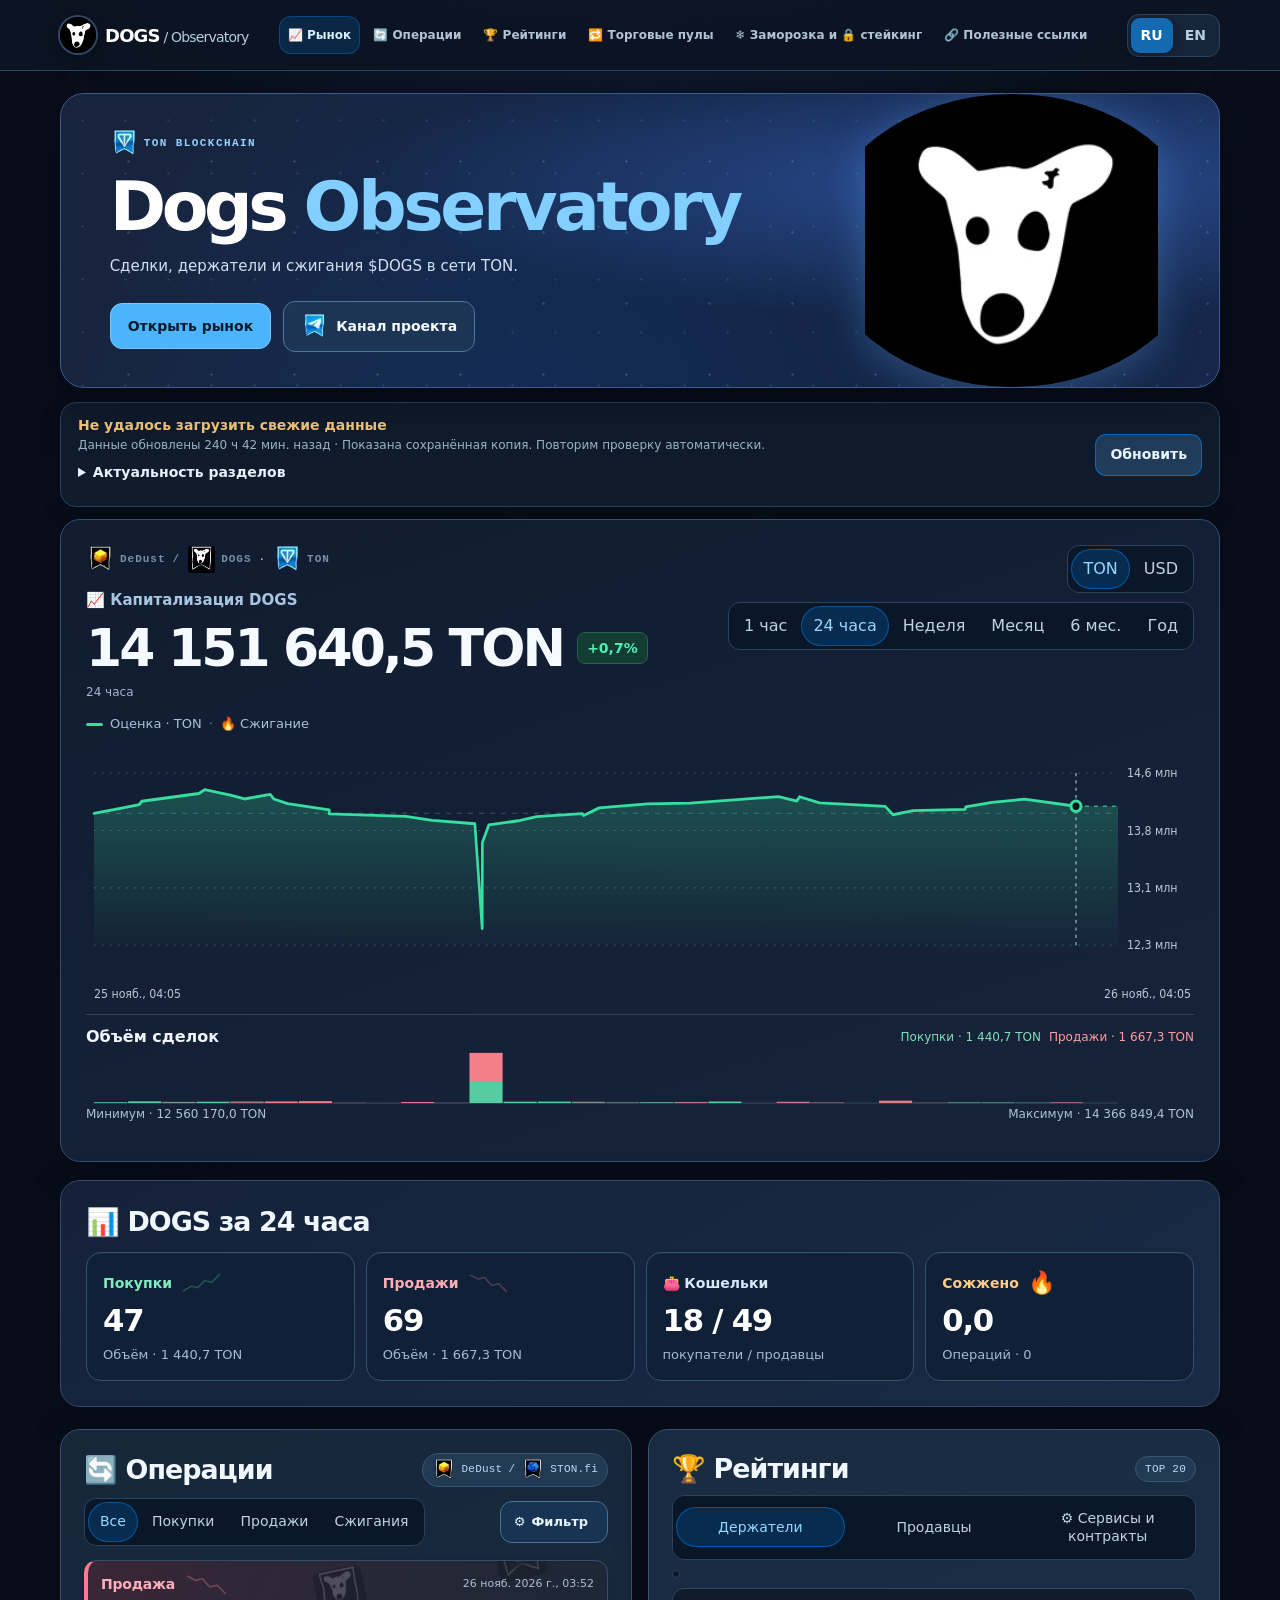
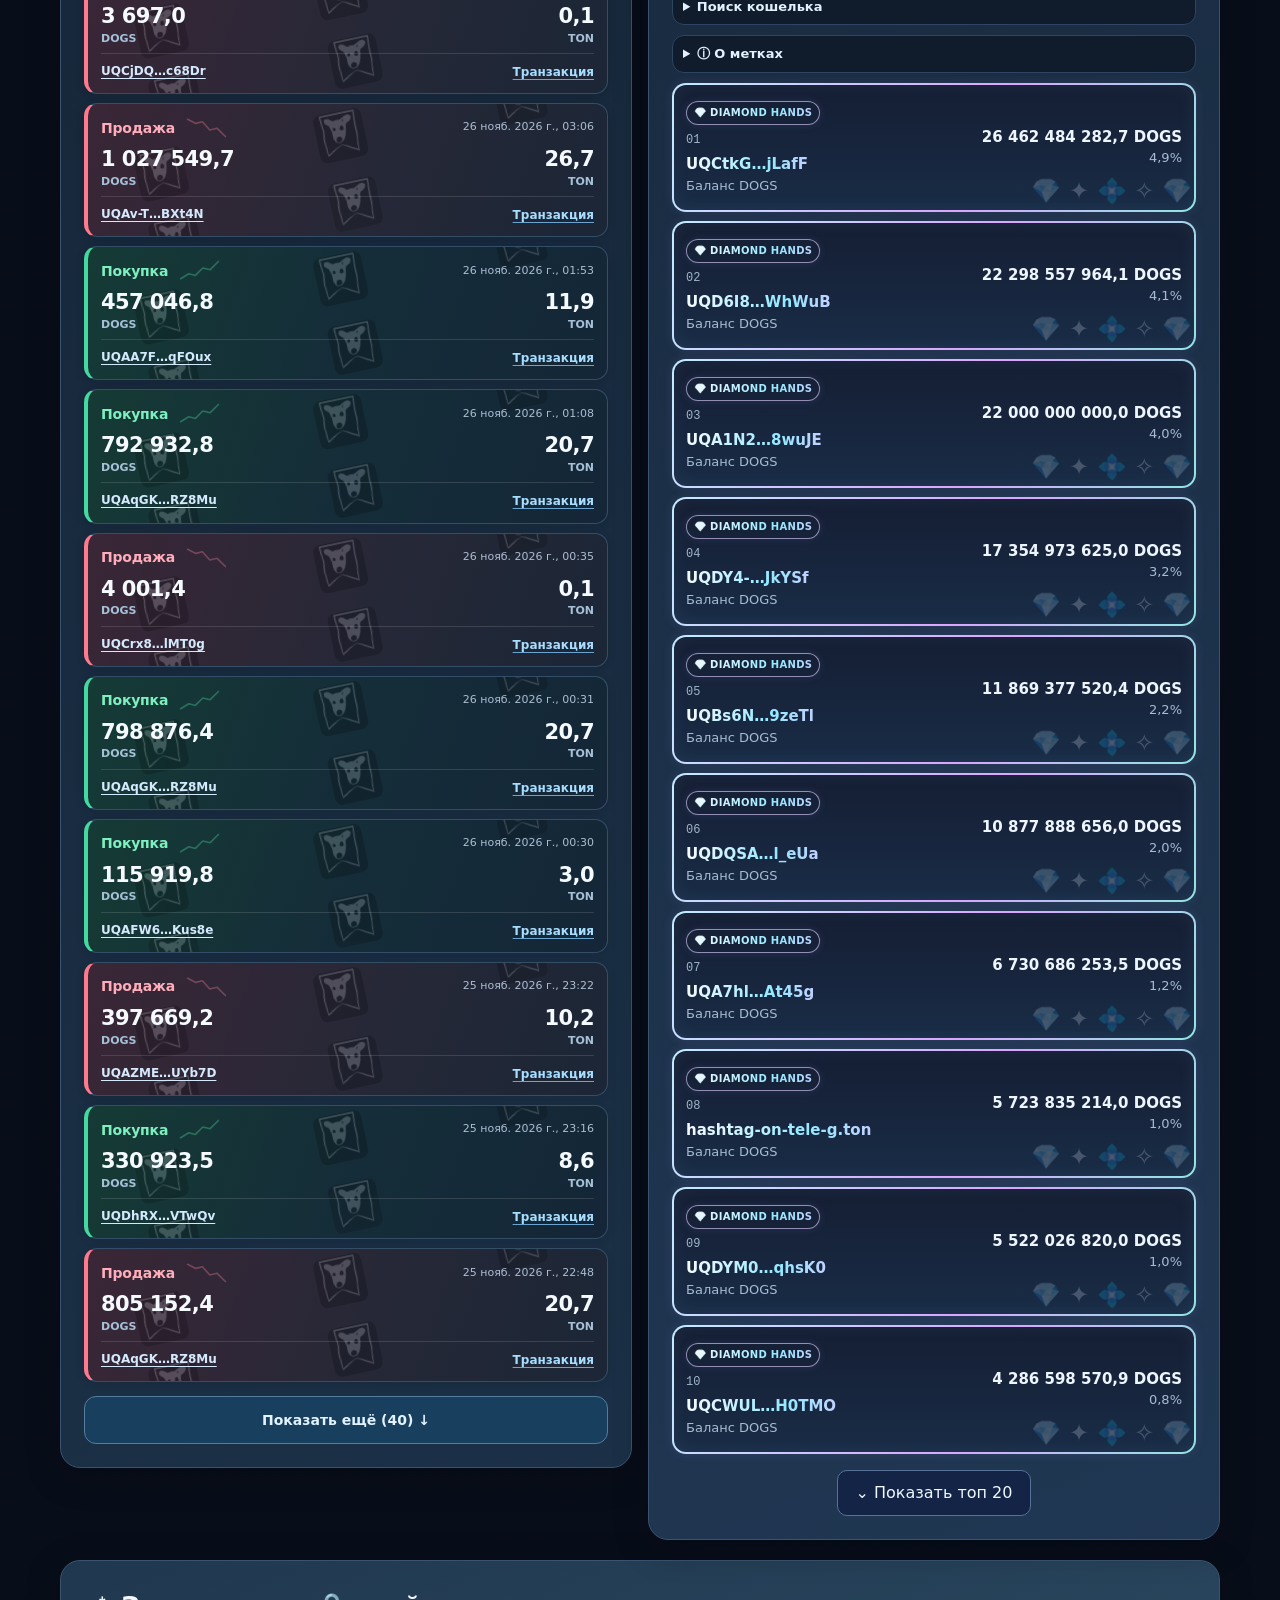
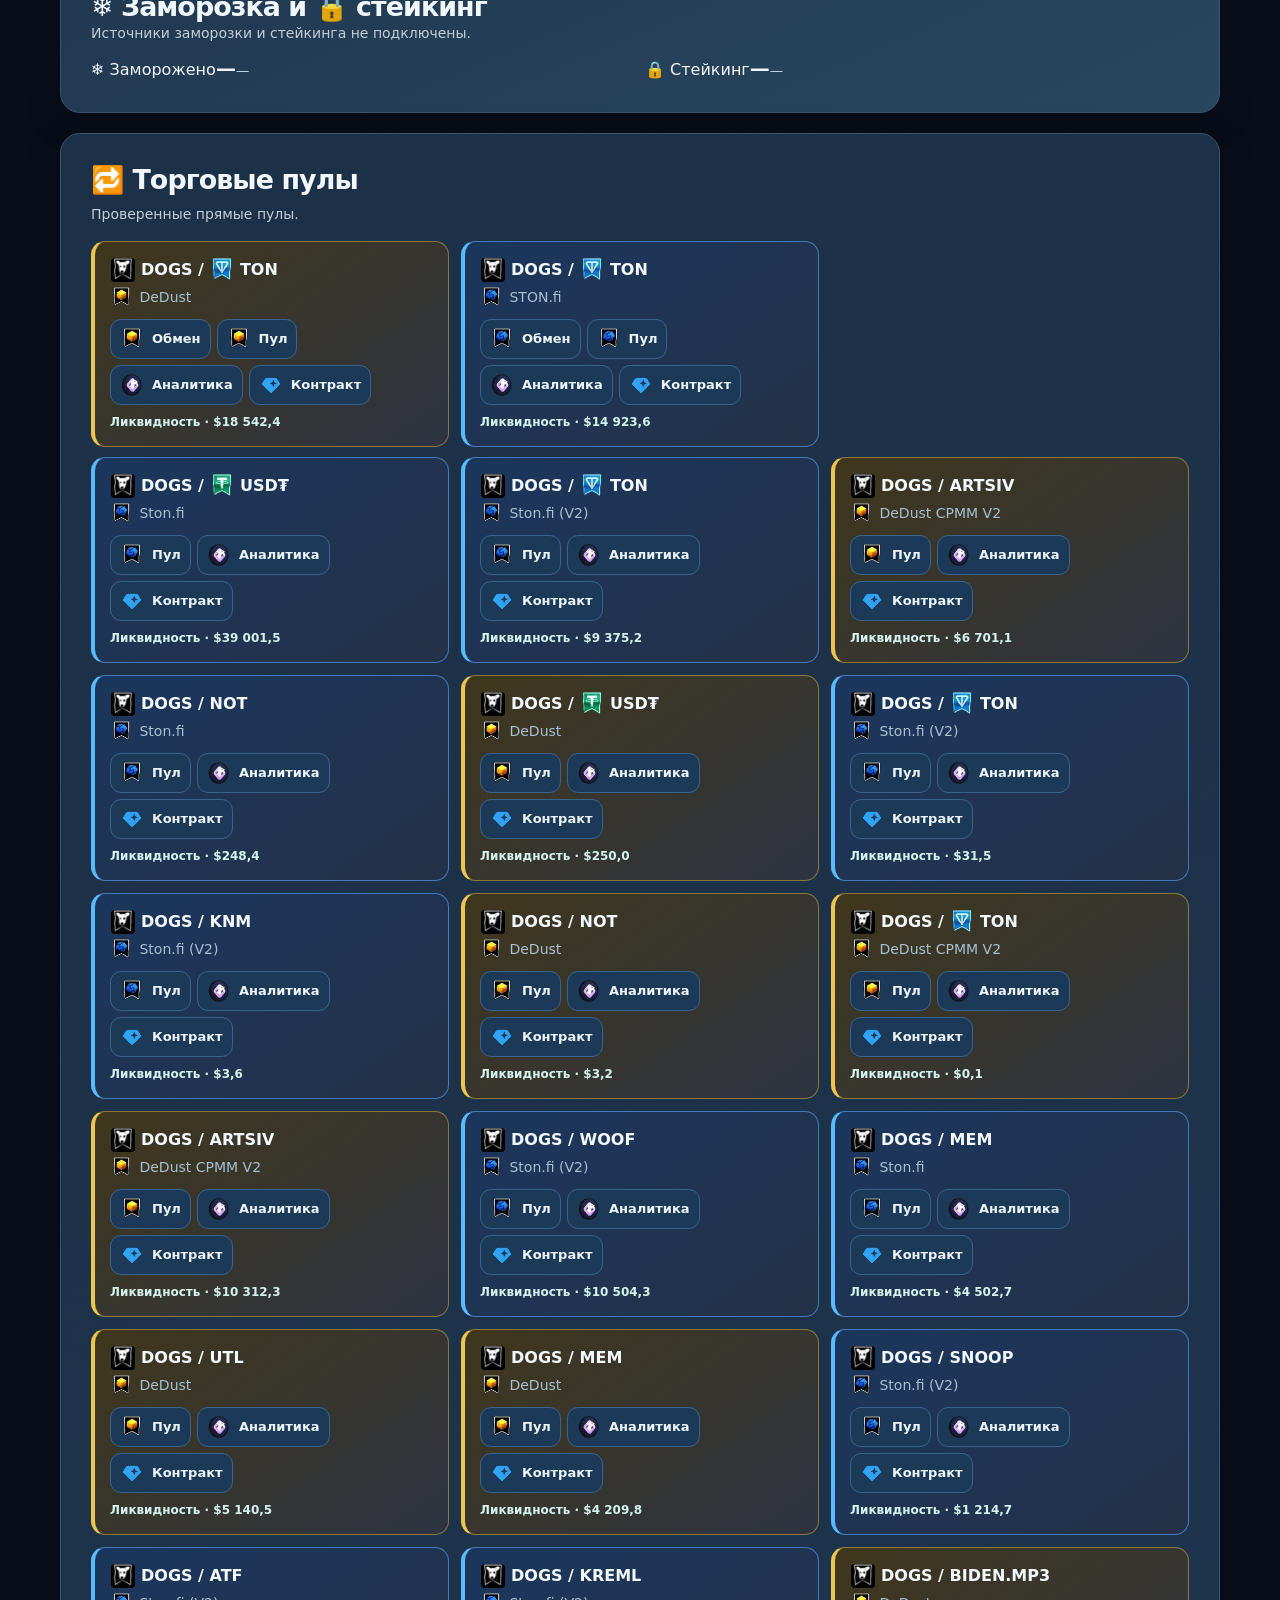
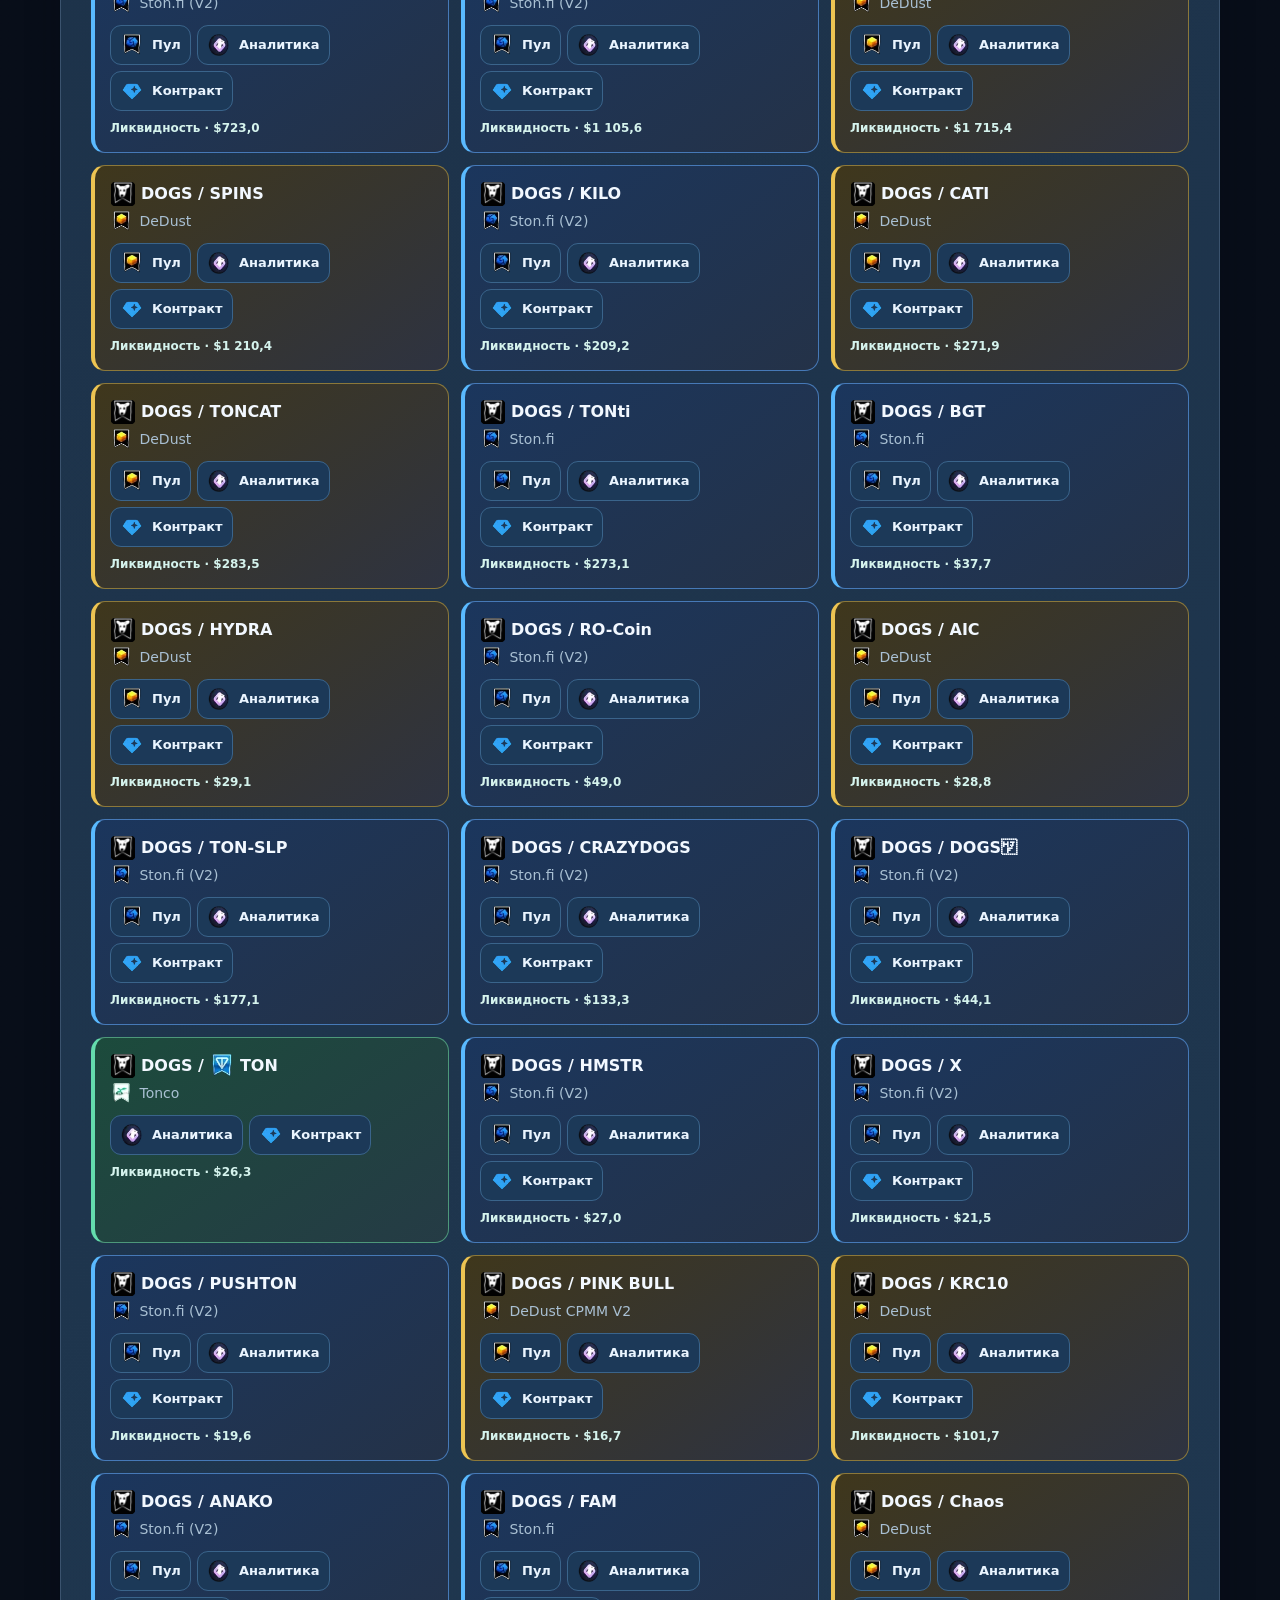
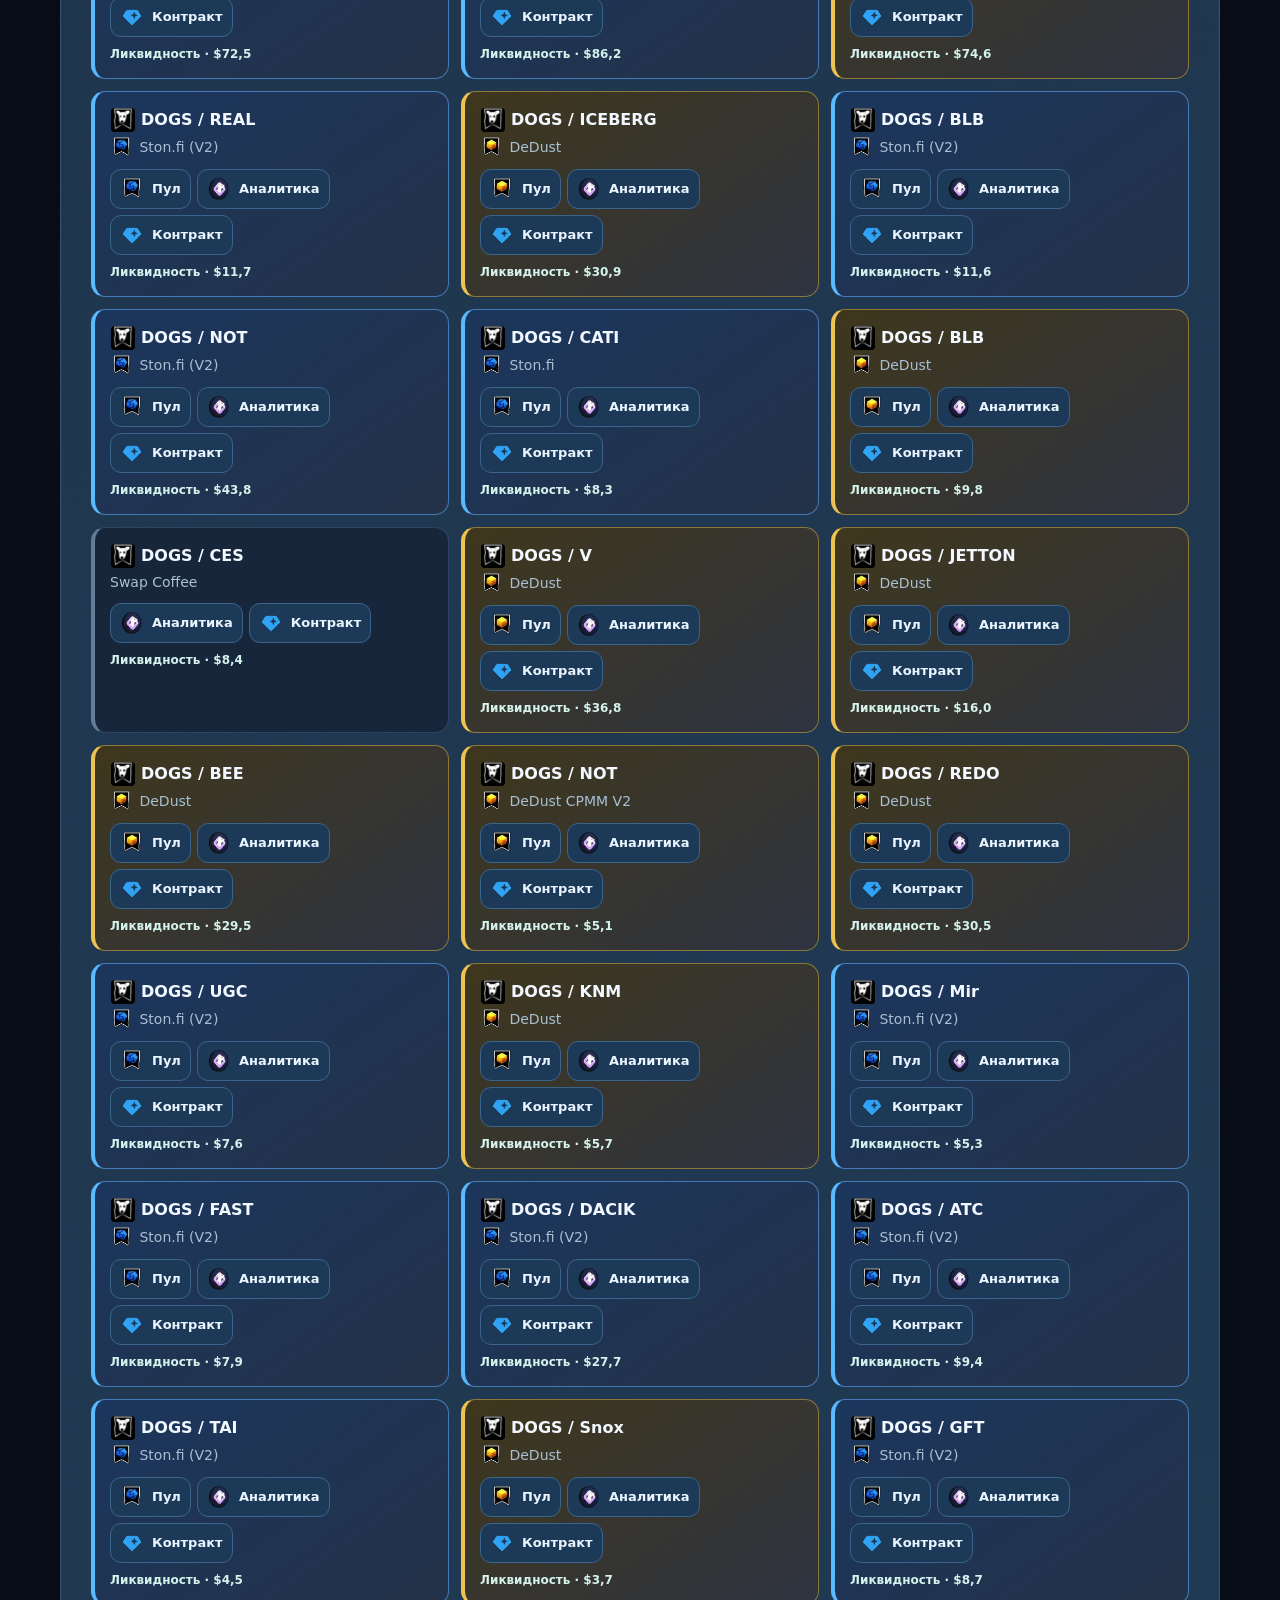
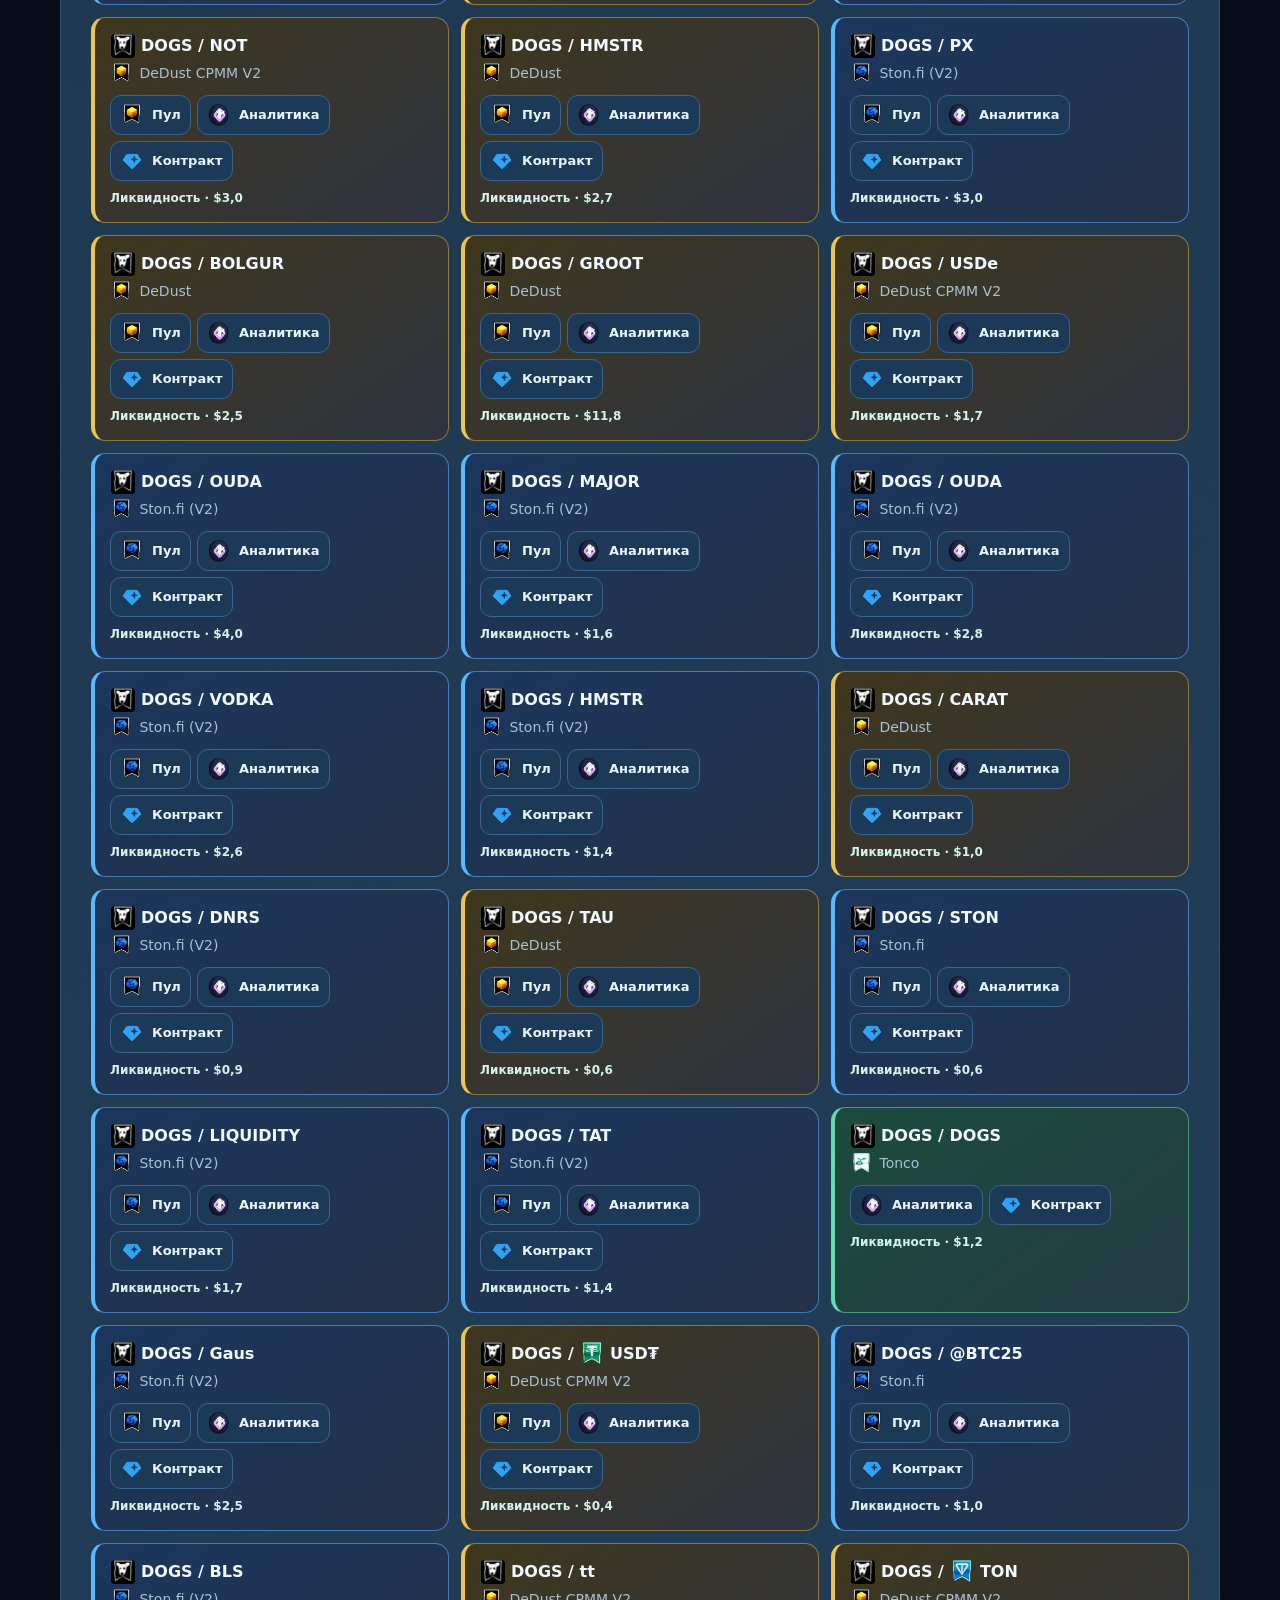
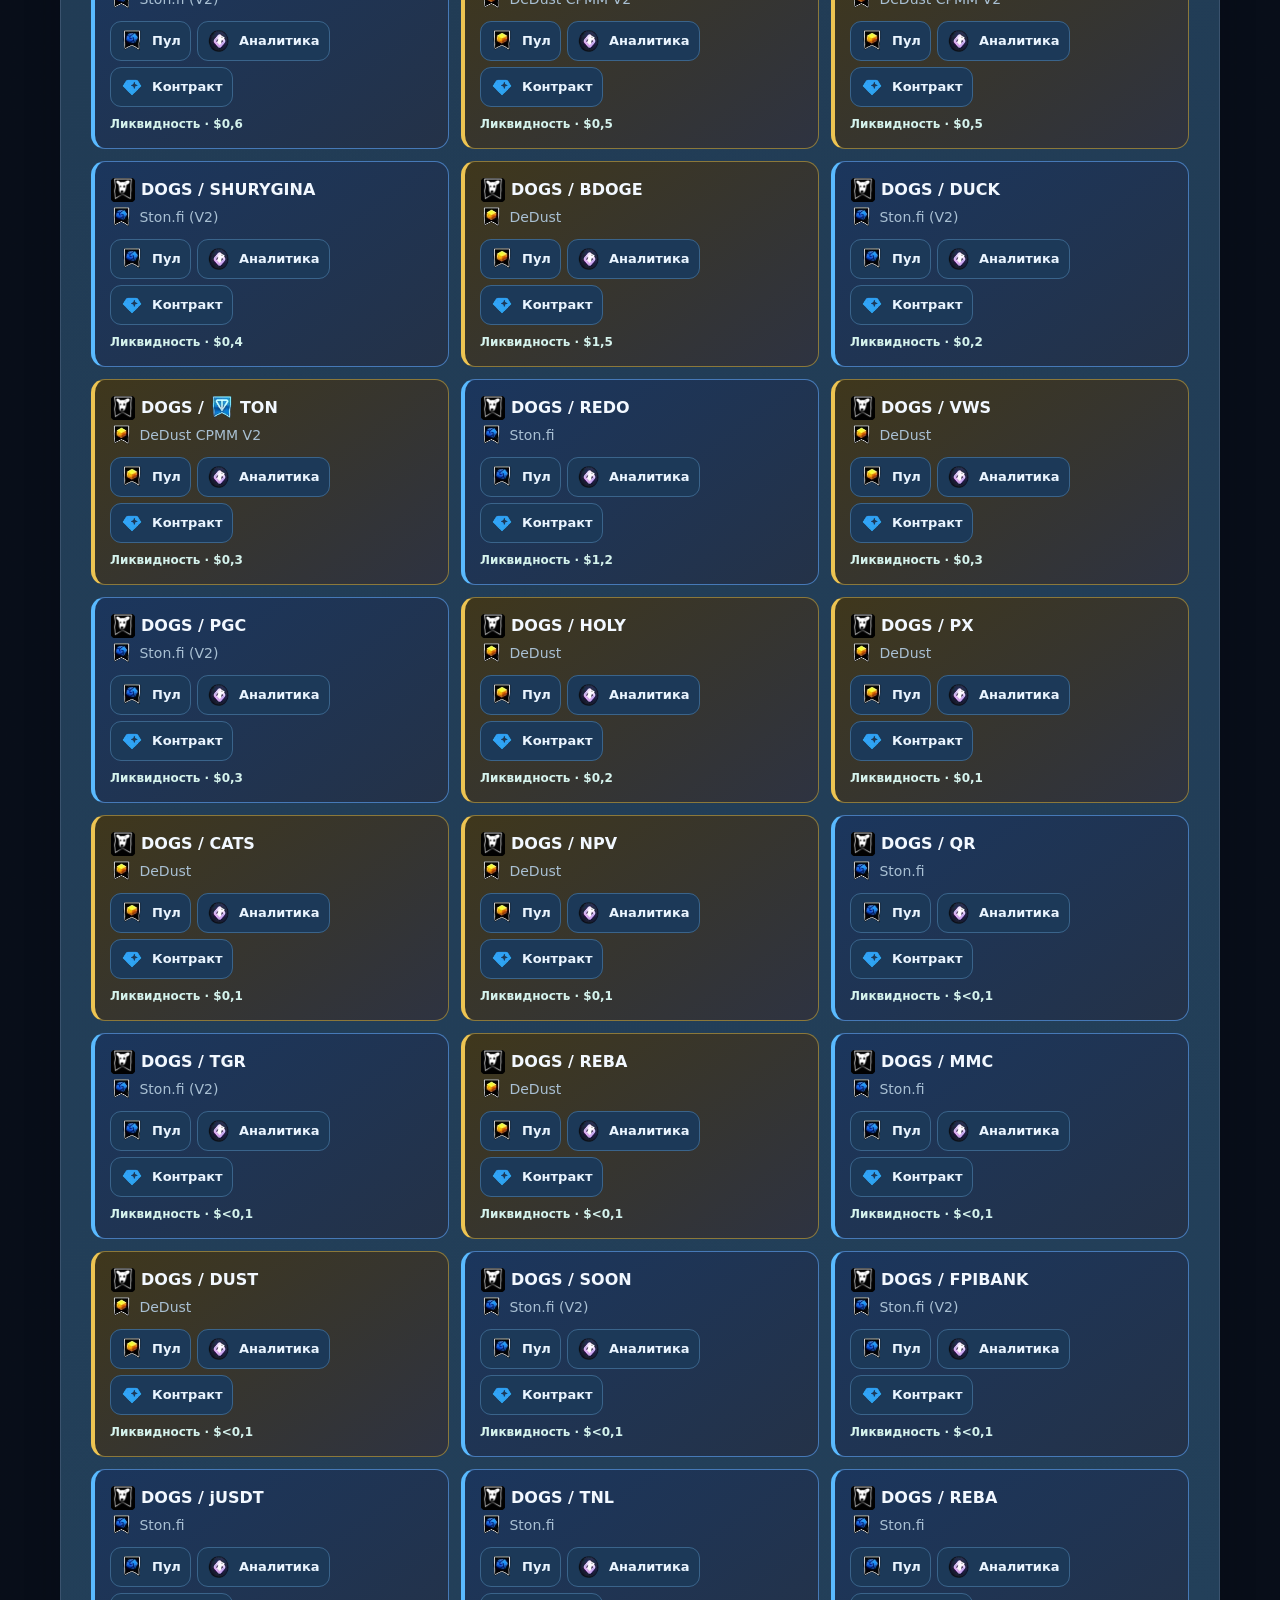
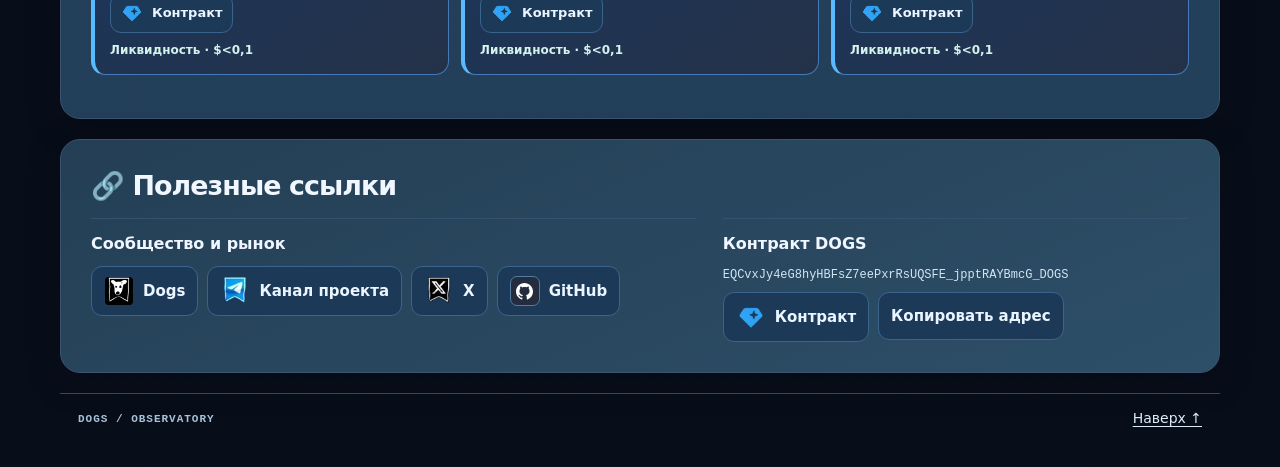
==== index.html @ f1f01591 "Refresh DOGS snapshot" ====
<!doctype html>
<html lang="ru"><head>
<meta charset="utf-8"><meta name="viewport" content="width=device-width,initial-scale=1">
<meta name="theme-color" content="#070d21"><meta name="description" content="DOGS Observatory — сделки STON.fi и DeDust, держатели и подтверждённые сжигания DOGS в сети TON.">
<title>Dogs Observatory</title><style>:root{color-scheme:light;--ink:#101721;--muted:#536372;--paper:#f8fafc;--line:#cbd5df;--blue:#30a1f5;--link:#075d9b;--night:#090b0e;--graphite:#10151c;--green:#1e6b51;--red:#df0000;--orange:#975019;font:16px/1.5 system-ui,-apple-system,BlinkMacSystemFont,"Segoe UI",sans-serif;color:var(--ink);background:var(--night)}
*{box-sizing:border-box}
[hidden]{display:none!important}
html{scroll-behavior:smooth;scroll-padding-top:82px}
body{margin:0;background:var(--night)}
.wrap{width:min(1220px,calc(100% - 64px));margin-inline:auto}
h1,h2,h3,p{margin:0}
a{color:var(--link);text-underline-offset:3px}
a:hover{text-decoration:underline}
button{font:inherit;color:inherit;cursor:pointer}
a:focus-visible,button:focus-visible,summary:focus-visible,#plot svg:focus-visible{outline:3px solid #5692db;outline-offset:2px}
header{position:sticky;top:0;z-index:5;background:#090b0ef5;border-bottom:1px solid #283541;color:#f5f8fc}
.nav,.brand,nav,.langs,.tabs,.smallTabs,.introLinks,.eyebrow,.sectionHeading,.chartCaption,footer,.graphTop{display:flex;align-items:center}
.nav{min-height:65px;gap:20px;justify-content:space-between}
.brand{gap:9px;color:#fff;text-decoration:none}
.brand svg{width:36px;height:36px}
.brand strong{font-size:19px;letter-spacing:-.055em}
.brand span{font-weight:500;color:#c3cbd5}
.brand:hover{text-decoration:none}
nav{gap:5px}
nav a,.langs button{font-size:14px;font-weight:650}
nav a{color:#b4c0ce;padding:9px 11px;text-decoration:none;border-radius:8px}
nav a.on,nav a:hover{color:white;background:#203347;text-decoration:none}
.langs,.tabs,.smallTabs{background:#e5edf4;border-radius:10px;padding:3px;gap:2px;width:fit-content;max-width:100%;flex-wrap:wrap}
.langs button,.tabs button,.smallTabs button{border:none;padding:7px 10px;background:transparent;color:#364c61;border-radius:7px;line-height:1.35}
.langs .on,.tabs .on,.smallTabs .on{background:#114c79;color:white}
.hero{margin:20px 0 16px;position:relative;isolation:isolate;overflow:hidden;display:flex;align-items:center;min-height:192px;border-radius:20px;border:1px solid #293746;background:radial-gradient(ellipse at 88% 70%,#153650 0%,transparent 53%),#0b0d10;color:#fff}
.herotext{position:relative;z-index:1;padding:27px clamp(20px,3vw,44px);max-width:66%}
.eyebrow,.tag,footer>span{font-family:ui-monospace,Consolas,monospace;font-size:11px;font-weight:650;letter-spacing:.09em}
.eyebrow{gap:8px}
.eyebrow i{width:7px;height:7px;background:#468ec6;border-radius:50%}
.hero .eyebrow{color:#b9c9d9}
.hero .eyebrow i{background:var(--blue)}
h1{font-size:clamp(38px,4.6vw,68px);letter-spacing:-.07em;line-height:1.05;margin:7px 0 8px}
h1 em{font-family:Georgia,"Times New Roman",serif;font-weight:normal;letter-spacing:-.055em;color:#a1d6ff}
.hero p{color:#c9d5e1;font-size:15px}
.heroArt{position:absolute;inset:0 0 0 auto;width:41%;display:grid;align-items:center;pointer-events:none}
.heroArt svg{width:100%;height:100%;max-height:250px}
.introLinks{margin-top:17px;gap:10px}
.introLinks a,.more{border:1px solid #9daebf;border-radius:8px;padding:7px 12px;text-decoration:none;font-weight:650;font-size:14px}
.introLinks a{color:#f0f6ff;border-color:#536779}
.introLinks a:first-child{color:#081624;background:var(--blue);border-color:var(--blue)}
.introLinks a:hover,.more:hover{box-shadow:inset 0 0 0 1px currentColor}
.panel{background:var(--paper);border:1px solid var(--line);border-radius:17px;padding:clamp(16px,2vw,25px);min-width:0}
.graphTop,.sectionHeading,footer{justify-content:space-between;gap:12px}
.graphTop{align-items:flex-start}
.graph .eyebrow{color:#b6c8d9}
.graph .eyebrow span{color:#7891a7}
.graph h2{font-weight:550;color:var(--muted);font-size:16px;margin-top:12px}
.price{font-size:clamp(27px,3.2vw,44px);line-height:1.12;letter-spacing:-.05em;font-variant-numeric:tabular-nums;font-weight:730}
.chartCaption{font-size:13px;color:var(--muted);gap:7px;margin-top:13px}
.lineKey{width:17px;height:3px;border-radius:3px;background:var(--blue)}
.sep{color:#6f8196}
#plot{margin:6px 0;min-height:183px}
#plot svg{width:100%;height:183px;display:block;touch-action:pan-y}
#plot text{font:11px system-ui,sans-serif;fill:#b6c6d6}
.marker{cursor:pointer}
.marker:focus{outline:2px solid var(--orange)}
#readout{font-size:14px;font-variant-numeric:tabular-nums;min-height:24px;color:var(--ink)}
.note,.description,.resources p{font-size:14px;color:var(--muted);overflow-wrap:anywhere}
.note{font-size:12px}
.description{margin:8px 0}
.summary{margin:18px 0 22px}
.summary h2,.panel h2:not(.graph h2){font-size:clamp(20px,2.1vw,27px);letter-spacing:-.045em;line-height:1.2}
.summary .sectionHeading{margin-bottom:9px}
.tag{color:#3e5061;background:#e2ebf4;border-radius:20px;padding:4px 9px;white-space:nowrap;font-weight:500;letter-spacing:.02em}
#stats{display:grid;grid-template-columns:repeat(4,minmax(0,1fr));gap:10px}
.stat{background:var(--paper);border:1px solid var(--line);border-radius:13px;padding:13px 15px;min-width:0}
.stat b,.stat small,.stat span{display:block}
.stat b{font-size:clamp(20px,2.1vw,31px);line-height:1.3;font-variant-numeric:tabular-nums;overflow-wrap:anywhere;letter-spacing:-.04em}
.stat small{font-size:13px;color:var(--muted)}
.stat span{font-size:14px;font-weight:670}
.buy{color:var(--green)}
.sell{color:var(--red)}
.burn{color:var(--orange)}
.columns{display:grid;grid-template-columns:1fr 1fr;gap:16px;align-items:start}
.columns .tabs{margin:10px 0}
.columns .tabs button,.smallTabs button{font-size:14px}
.smallTabs:not(:empty){margin-bottom:8px}
#feedNote,#rankNote{margin-bottom:8px}
.row{display:grid;grid-template-columns:minmax(0,1fr) auto;gap:10px;border-top:1px solid #dce3eb;padding:10px 0;align-items:center}
.row>div{min-width:0}
.row>div:last-child{text-align:right}
.row b,.row small{display:block;font-variant-numeric:tabular-nums}
.row small{color:var(--muted);font-size:13px}
.row a{overflow-wrap:anywhere}
.row b{font-size:15px;line-height:1.45}
.row .badge{display:inline-block;padding:1px 6px;font-size:12px;border-radius:5px;margin-right:6px}
.badge.buy{background:#e0f3e8}
.badge.sell{background:var(--red);color:white}
.badge.burn{background:#ffead4}
.position{color:var(--muted);font:12px ui-monospace,monospace;margin-right:8px}
.empty{padding:16px 0;color:var(--muted)}
.more{background:#eaf1f7;color:#144b72}
.more[hidden]{display:none}
#more{margin-top:8px;width:100%}
.resources{margin:20px 0}
.resourcesGrid{display:grid;grid-template-columns:1.15fr 1.2fr 1fr;gap:24px;margin-top:16px}
.resources h3{font-size:16px;margin-bottom:6px}
.resourceList{display:flex;gap:8px 13px;flex-wrap:wrap}
.resourceList,.contract{margin-top:8px;font-size:14px}
.contract{display:block;overflow-wrap:anywhere;font-family:ui-monospace,monospace;margin-bottom:10px}
.resourcesGrid article{min-width:0}
summary{cursor:pointer;font-weight:600}
footer{padding:16px 0 25px}
footer a{font-size:14px}
@media(max-width:800px){.wrap{width:calc(100% - 28px)}
.nav{display:grid;grid-template-columns:1fr auto;gap:0;padding-top:6px}
.langs{grid-column:2;grid-row:1}
.brand{grid-column:1;grid-row:1}
nav{grid-column:1/-1;justify-content:space-between;gap:0}
nav a{padding:7px 5px;font-size:13px}
html{scroll-padding-top:98px}
.columns{grid-template-columns:1fr}
.heroArt{width:35%;opacity:.82}
.herotext{max-width:73%;padding:19px}
.hero{min-height:180px}
.graphTop{flex-wrap:wrap}
.resourcesGrid{grid-template-columns:1fr 1fr}

#stats{grid-template-columns:repeat(2,minmax(0,1fr))}}
@media(max-width:500px){.wrap{width:calc(100% - 20px)}
.hero{margin-top:10px}
.herotext{max-width:100%;padding:16px}
.heroArt{width:35%;inset:auto 0 0 auto;height:78px}
.hero p{max-width:96%;font-size:14px}
.introLinks{max-width:76%;gap:6px;flex-wrap:wrap}
.introLinks a{font-size:13px;padding:6px 8px}
.graphTop{gap:10px}
.tabs button{padding:6px 8px}
.stat{padding:10px}
.stat small{font-size:12px}
.row{gap:3px}
.row b{font-size:14px}
.row small{font-size:12px}
.resourcesGrid{grid-template-columns:1fr;gap:15px}
.resourcesGrid article+article{border-top:1px solid var(--line);padding-top:12px}}
@media(prefers-reduced-motion:reduce){html{scroll-behavior:auto}}

.walletLegend{font-size:13px;color:var(--muted);margin:4px 0}
.walletIdentity{display:inline-flex;align-items:baseline;flex-wrap:wrap;gap:2px 6px;max-width:100%;vertical-align:baseline}
.row .walletAddress{font-weight:700;text-decoration:underline;text-decoration-thickness:1px;text-underline-offset:3px}
.row .walletAddress.buy,.walletRole.buy{color:#126042}
.row .walletAddress.sell,.walletRole.sell{color:#df0000}
.row .walletAddress.burn,.walletRole.burn{color:#874305}
.row .walletAddress.neutral{color:#51615c}
.walletRole{font-size:11px;font-weight:600}
:is(.row,.walletResult) .domainBadge{font:600 11px/1.4 system-ui,sans-serif;letter-spacing:0;padding:2px 6px;border-radius:5px;overflow-wrap:anywhere;max-width:100%;display:inline-block}
.domainBadge.digits{color:#482e00;background:linear-gradient(110deg,#ffcc00 12%,#ffe173 34%,#fff9c0 46%,#ffd700 57%,#efb000 84%);background-size:220% 100%;border:1px solid #a37b00;animation:projectGold 4s ease-in-out infinite alternate}
details.domainDetails{display:inline-block;border:0;padding:0;font-size:12px;font-weight:500;width:100%}
details.domainDetails summary{color:var(--muted);font-size:11px}
#rank .position{vertical-align:top}
.onlyBadges{display:flex;align-items:center;gap:7px;font-size:13px;font-weight:600;margin:4px 0 7px;cursor:pointer}
.onlyBadges input{width:16px;height:16px;accent-color:var(--link)}


@keyframes projectGold{from{background-position:0% 50%}
to{background-position:100% 50%}}
@media(prefers-reduced-motion:reduce){.domainBadge.digits{animation:none}}
footer>span{color:#f5f8ff}
footer a{color:#dcebf8}
.price{overflow-wrap:break-word}

/* Make the chart and header dark; financial rows retain their semantic colours. */
.langs,.graph .tabs{background:#202a35}
.langs button,.graph .tabs button{color:#c3cfdb}
.langs .on,.graph .tabs .on{background:var(--blue);color:#071421}
.graph{--ink:#f5f8fc;--muted:#b2c0cd;color:var(--ink);background:var(--graphite);border-color:#283747}
.graph #readout a{color:#86caff}
.graph #plot svg{height:205px}
.brand:hover,.introLinks a:hover{color:#fff}
.introLinks a:first-child:hover{color:#081624}

.wrap{width:min(1180px,calc(100% - 88px))}
.hero{background:linear-gradient(165deg,#080a0d 22%,#10151c 100%)}
.graph,.summary{background:linear-gradient(180deg,#10151c,#152332);border:1px solid #374b5b}
.summary{background:linear-gradient(180deg,#152332,#172b3c);padding:clamp(16px,2vw,25px);border-radius:17px;color:#f4f8ff}
.summary .sectionHeading{margin-bottom:14px}
.stat{background:linear-gradient(145deg,#131d28,#1e3041);border:1px solid #3d5363}
.stat small{color:#b9c8d5}
.stat span.buy,.stat span.sell,.stat span.burn{display:inline-block;border-radius:5px;background:linear-gradient(120deg,#d8e5eb,#c1d4df);padding:1px 6px}
.columns .panel,.resources{--ink:#f3f7fc;--muted:#c1cedb;--link:#a6daff;--line:#435a6a;color:var(--ink);border-color:#3b5264}
.columns .panel{background:linear-gradient(180deg,#172b3c,#1a3b51)}
.columns .tabs,.columns .smallTabs{background:#0e1c29}
.columns .tabs button,.columns .smallTabs button{color:#cbd9e7}
.columns .tabs .on,.columns .smallTabs .on{background:#265a7d;color:#fff}
.row{border-color:#435666}
.position{color:#c1cedb}
.tag{background:#233f54;color:#d1e6f6}
.row .walletIdentity{background:linear-gradient(125deg,#d8e5eb,#c1d4df);border-radius:7px;padding:3px 6px}
.domainDetails summary{color:#354d62!important}
.domainDetails span{color:#223847}
#more,.resourceList>a,.resourceList>button{color:#f3f8ff;background:#15496b;border:1px solid #6289a3}
.resources{background:linear-gradient(180deg,#1a3b51,#20475e);padding:clamp(18px,2.5vw,30px)}
.resourcesGrid{grid-template-columns:1.3fr 1fr;gap:clamp(14px,2vw,26px)}
.resourcesGrid article{border-top:1px solid #7190a3;padding-top:13px}
.resources h3{margin-bottom:10px}
.resourceList{display:grid;grid-template-columns:1fr;gap:7px}
.resourceList>a,.resourceList>button{display:flex;align-items:center;justify-content:space-between;gap:6px;min-height:42px;padding:8px 12px;border-radius:7px;text-align:left;font:650 14px/1.35 system-ui,sans-serif;text-decoration:none;cursor:pointer}
.resourceList>a:hover,.resourceList>button:hover,#more:hover{background:#1b5c82;border-color:#aedfff}
.resources .contract{color:#d1e4f2;margin:6px 0;word-break:break-all}
footer{background:#090c10;border-top:1px solid #405362;padding:14px 18px;margin-bottom:14px;border-radius:8px}
@media(min-width:1000px){.resourcesGrid article:first-child .resourceList{grid-template-columns:repeat(2,minmax(0,1fr))}}
@media(max-width:800px){.wrap{width:calc(100% - 34px)}.resourcesGrid{grid-template-columns:1fr 1fr}}
@media(max-width:500px){.wrap{width:calc(100% - 22px)}.resourcesGrid{grid-template-columns:1fr}.resourcesGrid article+article{border-color:#7190a3}}

/* Draw external-link arrows without relying on a font glyph. */
.resourceList>a::after,.introLinks a[href^="https:"]::after,.row a:not(.walletAddress)::after{content:"";display:inline-block;width:8px;height:8px;flex-shrink:0;margin-left:6px;border-top:1.5px solid currentColor;border-right:1.5px solid currentColor;background:linear-gradient(135deg,transparent 43%,currentColor 46%,currentColor 54%,transparent 57%);vertical-align:1px}

.syncBar{display:flex;align-items:center;justify-content:space-between;gap:14px;margin:0 0 12px;padding:12px 18px;background:#101b27;border:1px solid #374b5b;border-radius:12px;color:#e5f1fb}
.syncBar>div{min-width:0}.syncBar p{font-size:14px;font-weight:650}.syncBar small{display:block;color:#b9c8d5;font-size:12px;overflow-wrap:anywhere}.syncBar .syncWarning{color:#ffcf80}
#refreshData{flex-shrink:0;min-height:42px;padding:8px 14px;border:1px solid #6289a3;border-radius:7px;background:#15496b;color:#f3f8ff;font-weight:650;font-size:14px}#refreshData:hover{background:#1b5c82}#refreshData:disabled{opacity:.65;cursor:wait}
@media(max-width:400px){.syncBar{align-items:flex-start;flex-wrap:wrap;padding:12px 14px}.syncBar>div{flex:1 1 175px}}

/* Market cap: native-currency valuation, with an explicit estimation note. */
.graph .price{font-size:clamp(32px,4.2vw,52px);letter-spacing:-.055em;line-height:1.15}
.graph h2{font-size:15px;margin-top:12px;margin-bottom:7px}
.capHeadline{display:flex;align-items:center;gap:14px;flex-wrap:wrap}
.capChange{font:700 14px/1.3 system-ui,sans-serif;padding:6px 9px;border-radius:8px;font-variant-numeric:tabular-nums;white-space:nowrap}
.capChange:empty{display:none}.capPositive{color:#54edb6;background:#133c32;border:1px solid #24634e}.capNegative{color:#ff2020;background:#321419;border:1px solid #7a242a}
#capPeriod{margin-top:5px;color:#a4b9cb}.graph #plot{min-height:250px;margin:18px 0 8px}.graph #plot svg{height:250px}
.graph #plot text{font:11px system-ui,sans-serif;fill:#b8c9d6}
.capRange{display:flex;justify-content:space-between;gap:8px;flex-wrap:wrap;color:#adc3d3;font-size:12px;font-variant-numeric:tabular-nums;margin:0 0 13px}
.graph #readout{background:#0b1723;border:1px solid #2b4354;padding:10px 12px;border-radius:9px;min-height:43px;font-size:13px;margin-bottom:9px}
.capMethod{font-size:11px;line-height:1.5;color:#9db3c4;border-top:1px solid #2b4354;padding-top:10px;margin-top:10px;max-width:850px}
.graph .chartCaption .lineKey{background:var(--chart-colour,#38dda0)}
@media(max-width:500px){.graph .price{font-size:34px}.capHeadline{gap:8px}.graph .graphTop{gap:15px}.graph .tabs{width:100%;justify-content:space-between}.graph .tabs button{padding:8px 6px;font-size:12px}.graph #plot svg{height:240px}.graph #plot{min-height:240px}.graph #readout{font-size:12px}.capMethod{font-size:11px}}
@media(max-width:360px){.graph .tabs{display:grid;grid-template-columns:repeat(3,minmax(0,1fr));gap:3px}.graph .tabs button{width:100%}}

:root{--blue:#75ccff;--project-art:url("[data-uri]");--night:#070d21}
body{background:radial-gradient(ellipse at 78% 0%,#24347b 0%,#111c49 28%,transparent 55%),#070d21}
header{background:#0a1129f5;border-color:#324576}
.brandMark{width:36px;height:36px;border-radius:50%;background:var(--project-art) center/cover}
.hero{min-height:268px;border-color:#435b9c;background:radial-gradient(ellipse at 78% 50%,#2b4696 0%,#182860 34%,transparent 68%),linear-gradient(112deg,#0d1639,#111c49)}
.hero::before{content:"";position:absolute;inset:0;background-image:radial-gradient(circle,#7eaeff 1px,transparent 1.5px),radial-gradient(circle,#eff7ff 1px,transparent 1.5px);background-size:43px 53px,83px 71px;background-position:0 0,26px 32px;opacity:.24;pointer-events:none}
.heroArt{width:40%;height:100%;background:var(--project-art) center / auto 88% no-repeat;filter:drop-shadow(0 0 20px #60b5ff60);border-radius:50%}
.hero h1 em{color:#89ceff}
.graph{background:linear-gradient(180deg,#101936,#151f43);border-color:#394b80}
.summary{background:linear-gradient(180deg,#182649,#202d55);border-color:#435480}
.columns .panel{background:linear-gradient(180deg,#192847,#1e3659)}
.resources{background:linear-gradient(180deg,#192b4b,#1b345a)}
.graphControls{display:grid;gap:10px;justify-items:end;min-width:0}
.row.trade-buy{border-left:3px solid #4cce9f;padding-left:8px;background:#14564832}
.row.trade-sell{border-left:3px solid #fb6b76;padding-left:8px;background:#7c223532}
.row.trade-burn{border-left:3px solid #e7ae57;padding-left:8px}
@media(max-width:800px){.graphControls{justify-items:start}}
@media(max-width:590px){
 .hero{min-height:210px}.heroArt{width:32%;height:auto;inset:12px 12px auto auto;aspect-ratio:1;opacity:1;background-size:contain}
 .herotext{max-width:76%}.hero h1{font-size:clamp(32px,7.5vw,47px)}.hero h1 em{display:block}
 .hero p{max-width:100%}.introLinks{max-width:100%}.graphControls{width:100%}.graph #currency{display:flex;width:auto}
}

#activity,#wallets,#pools{background:#141b27;border-color:#303a4a}
#activity .row,#wallets .row{background:transparent;border-color:#303a4a;border-left:0;padding-left:0}
#activity .row .walletIdentity,#wallets .row .walletIdentity{background:none;padding:0;column-gap:6px;row-gap:4px}
.columns .walletIdentity .walletAddress{background:none;padding:0}
.columns .row .walletAddress{color:#d6e2f0}
.columns .walletRole.buy,.columns .badge.buy{color:#85e6bc;background:none}
.columns .walletRole.sell,.columns .badge.sell{color:#ff9a9f;background:none}
.columns .walletRole.burn,.columns .badge.burn{color:#f1bd7d;background:none}
.columns .domainDetails summary,.columns .domainDetails span{color:#becbd9!important}
.columns :is(.row,.walletResult) .projectBadges{display:flex;flex-wrap:wrap;gap:5px;width:100%;align-items:center}
.columns :is(.row,.walletResult) .projectBadge{--badge-edge:#53627b;display:inline-flex;align-items:center;gap:4px;padding:2px 6px;border:1px solid var(--badge-edge);border-radius:6px;background:#202939;text-decoration:none;color:#eaf1fb;font:650 11px/1.35 system-ui,sans-serif;min-height:26px;max-width:100%}
.columns :is(.row,.walletResult) .projectBadge:hover{text-decoration:underline}
.columns :is(.row,.walletResult) .projectBadge::after{display:none}
.projectBadge img{display:block;width:18px;height:18px;object-fit:contain;border-radius:3px}
.columns :is(.row,.walletResult) .projectBadge.staking{padding-inline:4px;--badge-edge:#6c93cb}
.columns :is(.row,.walletResult) .projectBadge.vnuk{--badge-edge:#8f606f;color:#ffc8d4}
.columns :is(.row,.walletResult) .projectBadge.author{border-color:transparent;background:linear-gradient(#202939,#202939) padding-box,linear-gradient(105deg,#508eff,#dce5ee,#508eff) border-box;background-size:100% 100%,200% 100%;animation:projectBadgeGlow 5s ease-in-out infinite alternate}
.columns :is(.row,.walletResult) .projectBadge.joystick{--badge-edge:#9164ac}
.columns :is(.row,.walletResult) .projectBadge.phoenix{--badge-edge:#a86a36}
.projectBadge.joystick span,.projectBadge.phoenix span{background:linear-gradient(90deg,var(--badge-color),#ffe182,var(--badge-color));background-size:210% 100%;background-clip:text;color:transparent;animation:projectBadgeGlow 5s ease-in-out infinite alternate}
.projectBadge.joystick{--badge-color:#e3a6ff}
.projectBadge.phoenix{--badge-color:#ff9862}
@keyframes projectBadgeGlow{to{background-position:100% 0}}
@media(prefers-reduced-motion:reduce){.columns :is(.row,.walletResult) .projectBadge.author,.projectBadge.joystick span,.projectBadge.phoenix span{animation:none}}
#pools [lang="en"],html[lang="en"] #pools [lang="ru"]{display:none}
html[lang="en"] #pools [lang="en"]{display:inline}
#pools .poolIntro{margin:8px 0 16px}
#pools .poolGrid{display:grid;grid-template-columns:repeat(3,minmax(0,1fr));gap:10px}
#pools .poolCard{min-width:0;background:#1c2636;border:1px solid #39475b;border-radius:10px;padding:12px}
#pools .poolCard h3{margin:0 0 3px}
#pools .poolCard p{margin:0}
#pools .poolActions{display:flex;flex-wrap:wrap;gap:6px;margin-top:10px}
#pools .poolActions a{display:inline-flex;align-items:center;min-height:38px;padding:5px 9px;color:#edf5ff;background:#22344c;border:1px solid #586d88;border-radius:7px;font-size:13px;font-weight:650;text-decoration:none}
#pools .poolActions a:hover{background:#304963;text-decoration:underline}
#pools .poolRoute,#pools .poolTiny{margin-top:16px;padding-top:13px;border-top:1px solid #39475b}
#pools #discoveredPools{margin-top:10px}
#pools .poolCard .poolLiquidity{margin-top:8px;font-size:12px;overflow-wrap:anywhere}
#pools .poolCard h3{overflow-wrap:anywhere}
#pools .poolRoute h3{margin:0 0 4px}
#pools .poolRoute .poolCard{margin-top:9px;max-width:440px}
#pools .poolTiny .poolGrid{margin-top:10px}
#pools .poolSources{margin-top:13px;font-size:12px}
@media(max-width:800px){#pools .poolGrid{grid-template-columns:repeat(2,minmax(0,1fr))}}
@media(max-width:500px){#pools .poolGrid{grid-template-columns:minmax(0,1fr)}}

.columns :is(.row,.walletResult) .projectBadge.og{border-color:#a887c2;background:#222033}
.columns :is(.row,.walletResult) .projectBadge.fragmentNumber{--badge-edge:#cc7cdb;background:#78348b;color:#fff;font-weight:800;white-space:nowrap}
.projectBadge.og span{background:linear-gradient(90deg,#cbff69,#f3a5ff,#cbff69);background-size:210% 100%;background-clip:text;color:transparent;animation:projectBadgeGlow 4s ease-in-out infinite alternate;font-weight:800}
.columns :is(.row,.walletResult) .projectBadge.burner{border-color:#966237;padding-inline:4px}
.columns :is(.row,.walletResult) .projectBadge.blueNft{border-color:#3881a9;padding-inline:4px}
.operationRow .opMobile,.operationRow .opToggle{display:none}
#feed .operationRow .opDesktop a{display:inline-block}
@media(prefers-reduced-motion:reduce){.projectBadge.og span{animation:none}}
@media(max-width:640px){
 #feed .operationRow{grid-template-columns:minmax(0,1fr) minmax(0,auto) 28px;align-items:start;column-gap:4px;padding:8px 0}
 #feed .operationRow .opDesktop{display:none}
 #feed .operationRow>div:nth-child(2){align-self:start}
 #feed .operationRow .opMobile:not([hidden]){display:block;grid-column:1/-1;text-align:left;padding:2px 0 4px}
 #feed .operationRow .opToggle{display:grid;place-items:center;width:28px;min-height:32px;padding:0;background:none;border:0;color:#b8d3ec;cursor:pointer}
 .opToggle span{width:7px;height:7px;border-right:2px solid;border-bottom:2px solid;transform:rotate(45deg)}
 .opToggle[aria-expanded="true"] span{transform:rotate(225deg)}
}

body{background:linear-gradient(#070b16bb,#070b16cf),url("[data-uri]") center top/cover fixed,#070b16}
.supplyGrid{display:grid;grid-template-columns:repeat(2,minmax(0,1fr));gap:10px;margin-top:12px}
.supplyGrid a{display:grid;gap:4px;padding:12px;border:1px solid #39475b;border-radius:10px;background:#1c2636;text-decoration:none;min-width:0}
.supplyGrid a:hover{border-color:#7db5e6}
.supplyGrid strong{font-size:clamp(1rem,3vw,1.35rem);color:#eef5ff;overflow-wrap:anywhere}
.supplyGrid small{color:#afbfce}
@media(max-width:440px){.supplyGrid{grid-template-columns:1fr}body{background-attachment:scroll;background-size:auto,auto 1100px}}

.volumeBlock{margin-top:12px;border-top:1px solid #344353;padding-top:10px}
.volumeHeading,.volumeKeys,.tradeSize,.walletSearchForm{display:flex;align-items:center;gap:8px;flex-wrap:wrap}
.volumeHeading{justify-content:space-between}
.volumeKeys,.tradeSize{font-size:12px}
.volumeKeys span:first-child,.rankMove.gained{color:#80e0b6}
.volumeKeys span:last-child,.rankMove.lost{color:#ff9da4}
#tradeVolume svg{display:block;width:100%;height:56px}
.tradeSize{margin:8px 0;color:#bdcbd8}
.tradeSize label{display:inline-flex;align-items:center;gap:6px}
.tradeSize input[type=number],.walletSearchForm input{min-width:0;border:1px solid #53637a;border-radius:7px;background:#161f2b;color:#eaf1fb;padding:6px 8px;font:inherit}
.tradeSize input[type=number]{width:6em}
#rank .position,.walletResult .position{display:inline-flex;align-items:baseline;gap:4px}
.rankMove{font-size:10px;white-space:nowrap}
.walletSearch,.badgeLegend{margin:10px 0;border:1px solid #39475b;border-radius:8px;padding:8px 10px}
.walletSearch summary,.badgeLegend summary{cursor:pointer;color:#d6e2f0;font-size:13px;font-weight:650}
.walletSearchForm{margin-top:9px}
.walletSearchForm input{flex:1 1 145px}
.walletSearchForm button{padding:6px 9px;border:1px solid #52637b;border-radius:7px;background:#243249;color:#eaf1fb;cursor:pointer}
.walletResult{margin-top:9px;overflow-wrap:anywhere}
.walletResult h3,.walletResult h4,.walletResult p{margin:6px 0}
.walletResult ul,.badgeLegend dl{padding-left:0;margin:8px 0 0;font-size:12px}
.walletResult li{margin-left:15px;padding-top:3px}
.badgeLegend dl{display:grid;grid-template-columns:auto 1fr;gap:5px 8px}
.badgeLegend dd{margin:0;color:#bdcbd8}
.columns .projectBadge.arni,.columns .projectBadge.napiwas{border-color:#927fa2}
.columns .projectBadge.arni span,.columns .projectBadge.napiwas .badgeLabel{
 background:linear-gradient(90deg,#70e1dd,#c4b4ff,#ffab94,#ffe39a,#70e1dd);
 background-size:225% 100%;background-clip:text;color:transparent;
 animation:projectBadgeGlow 4.3s ease-in-out infinite alternate
}
.projectBadge .beerIcon{position:relative;display:inline-block;flex:0 0 18px;width:18px;height:18px}
.beerIcon::before,.beerIcon::after{content:"";position:absolute}
.beerIcon::before{left:2px;top:2px;width:10px;height:15px;border:1px solid #ffde99;border-radius:3px 3px 4px 4px;background:linear-gradient(#fff4dc 0 28%,#ffce56 29%,#e4932c 83%,#b36121)}
.beerIcon::after{left:12px;top:6px;width:5px;height:8px;border:2px solid #ffde99;border-left:0;border-radius:0 4px 4px 0}
@media(prefers-reduced-motion:reduce){.columns .projectBadge.arni span,.columns .projectBadge.napiwas .badgeLabel{animation:none}}

.projectBadges .domainDetails{width:auto;max-width:100%;overflow-wrap:anywhere}

/* DOGS / Telegram-inspired Observatory — design layer v1.
   No remote fonts, frameworks, images or runtime dependencies.
   Loaded AFTER the existing stylesheet. Keeps data/JS functionality intact. */
:root{
  color-scheme:dark;
  --tg-bg:#090e18;--tg-surface:#121b2a;--tg-surface2:#192639;
  --tg-elevated:#20344b;--tg-line:#2a405a;--tg-blue:#55b9ff;
  --tg-blue-strong:#258fea;--tg-text:#f0f6ff;--tg-muted:#a6bdd2;
  --tg-green:#51dcaa;--tg-red:#ff8696;--tg-gold:#f3c66f;
  --night:var(--tg-bg);--paper:var(--tg-surface);--ink:var(--tg-text);
  --muted:var(--tg-muted);--line:var(--tg-line);--blue:var(--tg-blue);
  --link:#91d8ff;--green:var(--tg-green);--red:var(--tg-red);
  font-family:system-ui,-apple-system,BlinkMacSystemFont,"Segoe UI",sans-serif;
  font-optical-sizing:auto;
}
html{scroll-padding-top:100px}
body{
  color:var(--tg-text);
  background:radial-gradient(ellipse 80% 420px at 50% -150px,#1b315e 0%,transparent 72%),
    linear-gradient(#080e19e8,#080e19f1),url("[data-uri]") center top/cover fixed,#090e18;
}
.wrap{width:min(1160px,calc(100% - 40px))}
a{color:var(--link)}
button,input{font-family:inherit}
a,button,summary{-webkit-tap-highlight-color:transparent}
button:not(:disabled),a,summary{transition:background-color .18s ease,border-color .18s ease,color .18s ease,transform .18s ease}
button:active:not(:disabled),.introLinks a:active,.resourceList>a:active,#pools .poolActions a:active{transform:scale(.98)}
a:focus-visible,button:focus-visible,summary:focus-visible,input:focus-visible{outline:2px solid var(--tg-blue);outline-offset:3px}
header{background:#0d1524f0;border-bottom:1px solid #2c4463;backdrop-filter:blur(22px);-webkit-backdrop-filter:blur(22px)}
.nav{min-height:70px;gap:18px}
.brandMark{box-shadow:0 0 0 2px #314968,0 5px 20px #050a14a8}
.brand strong{font-size:18px;letter-spacing:-.045em}
.brand span{color:#b6cce0;font-size:14px}
nav{gap:5px}
nav a{padding:10px 13px;color:#b1c4d7;border-radius:12px;font-weight:600}
nav a.on,nav a:hover{background:#1e3958;color:#f4faff}
.langs{background:#17253a;padding:3px;border:1px solid #2d4560;border-radius:12px}
.langs button{border-radius:9px;min-width:39px;min-height:35px;color:#b6cde2}
.langs button.on{background:#288fd9;color:#fff;box-shadow:0 2px 10px #0613268c}
main.wrap{padding-bottom:10px}
.hero{margin:22px 0 14px;min-height:275px;border:1px solid #3b5c8d;border-radius:24px;
  background:radial-gradient(ellipse at 81% 30%,#294c91 0%,transparent 48%),
  radial-gradient(circle at 40% 110%,#132c55,transparent 60%),
  linear-gradient(125deg,#111d35,#15274b);
  box-shadow:0 18px 54px #02071164;isolation:isolate}
.hero::before{opacity:.14}
.hero::after{content:"";position:absolute;inset:0;pointer-events:none;
  background:linear-gradient(115deg,#ffffff08,transparent 50%);border-radius:inherit}
.herotext{padding:clamp(23px,3.5vw,45px);max-width:68%}
.hero .eyebrow{color:#98d1fc;letter-spacing:.13em}
.hero .eyebrow i{box-shadow:0 0 0 5px #269de421}
.hero h1{margin:13px 0 12px;font-size:clamp(39px,5.5vw,68px);line-height:1.03;letter-spacing:-.065em}
.hero h1 em{font-style:normal;font-weight:550;font-family:inherit;letter-spacing:-.05em;color:#81ceff}
.hero p{color:#d2e1f3;font-size:15px;max-width:510px;line-height:1.65}
.heroArt{background-size:auto 83%;filter:drop-shadow(0 6px 28px #67acff40)}
.introLinks{gap:10px;margin-top:21px}
.introLinks a{display:inline-flex;align-items:center;justify-content:center;
  min-height:42px;padding:9px 17px;border-radius:12px;font-size:14px;
  background:#1d3554;border:1px solid #52759b;color:#f5faff}
.introLinks a:first-child{background:#4bb4fc;color:#081a2c;border-color:#77caff}
.introLinks a:hover{background:#2c5277;text-decoration:none;transform:translateY(-2px)}
.introLinks a:first-child:hover{background:#83d0ff;color:#071b2c}
.syncBar{background:#101c2c;border-color:#2b435f;border-radius:16px;
  padding:12px 17px;box-shadow:0 6px 20px #050b152b}
.syncBar p{color:#e3f5ff}
.syncBar small{color:#9eb8ce}
#refreshData{border-radius:11px;background:#213d5b;border-color:#476d92;color:#eaf7ff}
#refreshData:hover{background:#2f5a81}
.panel,.graph,.summary,.columns .panel,.resources,#pools,#activity,#wallets{
  border:1px solid var(--tg-line);border-radius:20px;
  background:linear-gradient(155deg,#151f30 0%,#111927 100%);
  box-shadow:0 8px 34px #03091145;color:var(--tg-text)}
.graph{background:linear-gradient(160deg,#172640 0%,#101a2d 76%);border-color:#315172}
.graph .eyebrow{color:#86caff}
.graph h2{color:#a8c6e0;margin-top:15px}
.graph .price{color:#f4faff;letter-spacing:-.055em}
.graph .chartCaption{color:#abc1d7}
.graph #readout{border-color:#314964;background:#0e192a}
.graph .capMethod{border-color:#2b4056;color:#98aec2}
.graph #plot{border-radius:15px;overflow:hidden}
.graphControls{gap:9px}
.graph .tabs,.columns .tabs,.columns .smallTabs{background:#0a1728;border:1px solid #2a425c;border-radius:12px;padding:3px}
.graph .tabs button,.columns .tabs button,.columns .smallTabs button{border-radius:9px;min-height:34px;padding:7px 12px;color:#bed3e6}
.graph .tabs .on,.columns .tabs .on,.columns .smallTabs .on{background:#26659c;color:#fff;box-shadow:0 2px 8px #050d1780}
.summary{margin-top:18px;background:linear-gradient(150deg,#182b44,#142037);border-color:#2a496b}
.summary h2,.panel h2:not(.graph h2){color:#f1f7ff;font-weight:730;letter-spacing:-.035em}
#stats{gap:11px}
.stat{padding:16px;border-radius:15px;background:#102036;border:1px solid #34506f;box-shadow:inset 0 1px #ffffff0a}
.stat b{color:#fff;font-size:clamp(21px,2.4vw,32px);line-height:1.22;margin:5px 0}
.stat small{color:#a4bbd0}
.stat span{font-weight:680}
.stat span.buy,.stat span.sell,.stat span.burn{background:none;padding:0}
.columns{gap:16px}
.columns .panel{min-width:0}
.sectionHeading{flex-wrap:wrap}
.tag{background:#233a55;color:#badcf5;border:1px solid #355676}
.row{border-top-color:#263950;padding:12px 3px}
.row:hover{background:#ffffff07}
.row.trade-buy,.row.trade-sell,.row.trade-burn{border-left:3px solid transparent;border-radius:8px;padding-left:10px}
#activity .row.trade-buy{border-left:3px solid #52d5a2;background:#16362c42}
#activity .row.trade-sell{border-left:3px solid #ff8191;background:#40232a50}
#activity .row.trade-burn{border-left:3px solid #f5c16b;background:#3a2c1b48}
.row b{color:#edf6ff}
.row small{color:#a5bcd2}
.columns .row .walletAddress{color:#d5e9fd}
.columns .walletRole.buy,.columns .badge.buy{color:#75e7b2}
.columns .walletRole.sell,.columns .badge.sell{color:#ff9bac}
.columns .walletRole.burn,.columns .badge.burn{color:#f5c377}
.position{color:#9fb6ca}
.columns :is(.row,.walletResult) .projectBadge{border-radius:8px;background-color:#1d2b3e;min-height:28px}
.columns :is(.row,.walletResult) .projectBadge.fragmentNumber{background:#813c99;color:#fff;border-color:#dd8bfa}
.domainBadge.digits{border-radius:7px}
#more,.resourceList>a,.resourceList>button,#pools .poolActions a{
  background:#1c3958;border:1px solid #3a648b;border-radius:11px;color:#eaf5ff}
#more{min-height:43px}
#more:hover,.resourceList>a:hover,.resourceList>button:hover,#pools .poolActions a:hover{background:#2b5277}
.supplyGrid a,#pools .poolCard{background:#17263a;border:1px solid #2b4665;border-radius:14px;padding:15px}
.supplyGrid a:hover,#pools .poolCard:hover{border-color:#4785b3}
.supplyGrid small{color:#b5c9da}
#pools .poolCard h3{color:#f2f8ff}
#pools .poolCard p{color:#a9c0d3}
#pools .poolGrid{gap:12px}
#pools .poolActions a{min-height:40px}
.walletSearch,.badgeLegend{background:#101b2b;border-color:#2b4563;border-radius:12px}
.walletSearch summary,.badgeLegend summary{color:#e1f1fd}
.tradeSize input[type=number],.walletSearchForm input{background:#091729;border-color:#385575;color:#f5faff;border-radius:10px;min-height:38px}
.walletSearchForm button{background:#285982;border-color:#478bb5;border-radius:10px;min-height:40px}
.resources{background:linear-gradient(155deg,#152840,#152036)}
.resourcesGrid article{border-color:#36516d}
.resourceList>a,.resourceList>button{min-height:45px;padding:10px 13px}
footer{background:transparent;border-top:1px solid #314862;border-radius:0;color:#bed4e7;margin-top:20px}
footer>span{color:#a8c2d8}
@media(min-width:900px){
 .columns .panel{padding:23px}
 .hero{min-height:305px}
 .heroArt{background-size:auto 88%}
}
@media(max-width:800px){
 html{scroll-padding-top:114px}
 .wrap{width:calc(100% - 28px)}
 .nav{gap:5px;padding-top:5px}
 .brand strong{font-size:16px}
 nav{overflow-x:auto;scrollbar-width:none;justify-content:space-between}
 nav::-webkit-scrollbar{display:none}
 nav a{min-height:42px;display:inline-flex;align-items:center;white-space:nowrap;padding:9px 10px}
 .hero{margin-top:14px;min-height:230px}
 .herotext{max-width:75%;padding:24px}
 .resourcesGrid{grid-template-columns:1fr 1fr}
}
@media(max-width:590px){
 .wrap{width:calc(100% - 22px)}
 .hero{border-radius:20px;min-height:250px}
 .hero h1{font-size:clamp(34px,8vw,46px)}
 .herotext{max-width:100%;padding:20px 18px 78px}
 .hero p{max-width:100%;padding-right:0}
 .heroArt{width:100px;height:100px;top:auto;bottom:-7px;right:7px;inset:auto 7px -7px auto;opacity:.83;background-size:contain}
 .hero .introLinks{max-width:calc(100% - 90px)}
 .introLinks a{min-height:40px;padding:8px 11px}
 .graph,.summary,.columns .panel,.resources{padding:16px}
 .graphTop{gap:13px}
 .graphControls{width:100%;justify-items:stretch}
 .graph .tabs{width:100%;justify-content:space-between}
 .graph .tabs button{flex:1 1 auto;padding:8px 6px;font-size:12px}
 .graph .price{font-size:clamp(29px,8.7vw,39px)}
 .graph #plot,.graph #plot svg{min-height:210px;height:210px}
 #stats{grid-template-columns:repeat(2,minmax(0,1fr));gap:9px}
 .stat{padding:12px}
 .stat b{font-size:clamp(19px,5.4vw,26px)}
 .columns{gap:14px}
 #pools .poolGrid{grid-template-columns:1fr}
 .resourcesGrid{grid-template-columns:1fr}
 .row{min-width:0}
 .row>div{overflow-wrap:anywhere}
 .syncBar{flex-wrap:wrap}
 body{background-attachment:scroll}
}
@media(max-width:360px){
 .brand strong{font-size:14px}
 .brandMark{width:30px;height:30px}
 .nav{column-gap:3px}
 nav a{font-size:12px;padding:9px 7px}
 .hero .introLinks{max-width:100%}
 .heroArt{opacity:.4}
 .graph .tabs button{font-size:11px}
}
@media(hover:hover){
 .stat:hover,#pools .poolCard:hover{transform:translateY(-2px)}
}
@media(prefers-reduced-motion:reduce){
 *,*::before,*::after{scroll-behavior:auto!important;animation-duration:.01ms!important;transition-duration:.01ms!important}
}

/* FIGMA TELETON IOS UI KIT — SOURCE-ALIGNED
   Reference: fIjhy6ddPFSXmia3DCvQa2
   Dark selected tab: 6028:2120, row: 6023:2116, dark label: 6781:30558.
   Accent #008BFF; 52px regular list-row minimum; rounded selected tab.
   Native system font replaces Figma's licensed iostgico/SF Pro assets. */
:root{--tg-accent:#008bff;--tg-blue:#008bff;--tg-blue-strong:#008bff;--tg-selected:#146ab1}
nav a.on,nav a[aria-current="location"]{
 color:#d8efff;background:#008bff28;box-shadow:inset 0 0 0 1px #008bff55}
.langs button.on{background:var(--tg-selected);color:#fff}
.graph .tabs .on,.columns .tabs .on,.columns .smallTabs .on{
 border-radius:100px;background:#008bff2e;color:#97d7ff;
 box-shadow:inset 0 0 0 1px #008bff70}
.graph .tabs button,.columns .tabs button,.columns .smallTabs button{
 min-height:40px;line-height:1.25}
#activity .row,#wallets .row{min-height:52px}
#activity .row .walletAddress,#wallets .row .walletAddress{line-height:1.45}
#activity .row .badge,#wallets .row .badge{line-height:1.4}
#refreshData,.walletSearchForm button{border-color:#008bff91}
#refreshData:focus-visible,.walletSearchForm button:focus-visible{outline-color:#94d9ff}
@media(max-width:800px){
 nav a{min-height:44px}
}

/* Four compact, fully visible tabs on narrow Telegram WebViews. */
@media(max-width:590px){
 #nav{display:grid;grid-template-columns:repeat(4,minmax(0,1fr));gap:3px;overflow:visible;width:100%}
 #nav a{display:flex;align-items:center;justify-content:center;min-width:0;
  font-size:12px;white-space:nowrap;line-height:1.2;padding:9px 2px;text-align:center}
 #nav a[href="#links"]{font-size:0}
 #nav a[href="#links"]::after{content:"Ссылки";font-size:12px}
 html[lang="en"] #nav a[href="#links"]::after{content:"Links"}
}

/* UNIVERSAL OBSERVATORY UI V1 — reusable across token projects.
   Layout, labels, accessible filter, gem/paper honors and animated burn cards.
   No remote art/fonts: all decoration stays inside standalone HTML/CSS. */
.feedFilterBar{display:flex;align-items:center;justify-content:space-between;flex-wrap:wrap;gap:9px;margin:11px 0}
.feedFilterBar #filters{margin:0}
#badgeFilterToggle{display:inline-flex;align-items:center;justify-content:center;gap:6px;min-height:42px;
 padding:8px 13px;border:1px solid #497197;border-radius:12px;background:#173552;color:#e6f3ff;font-weight:750;font-size:13px}
#badgeFilterToggle[aria-expanded="true"]{background:#184a73;border-color:#82c9ff}
#badgeFilterCount{color:#9fd6fa;font-size:12px}
.filterPanel{background:#0f2033;border:1px solid #355573;padding:14px;border-radius:14px;margin:0 0 14px}
.filterPanel .onlyBadges{margin:0 0 10px;min-height:34px}
.filterPanel .tradeSize{margin:0 0 13px;gap:10px}
.filterPanel .tradeSize label{min-height:32px}
.filterBadgesHeading{display:flex;align-items:center;justify-content:space-between;gap:9px;
 border-top:1px solid #2b4961;padding-top:13px;margin-top:4px}
.filterBadgesHeading strong{font-size:13px;color:#cfe5f8}
#clearBadgeFilters{border:0;background:none;color:#88cfff;text-decoration:underline;font-size:12px;padding:6px}
.badgeFilterSearch{display:block;width:100%;min-width:0;min-height:42px;margin:9px 0 12px;
 padding:9px 12px;border:1px solid #3c5d7e;border-radius:10px;background:#0b182a;
 color:#ecf7ff;font-size:14px}
.badgeFilterSearch::placeholder{color:#9fb1c7}
.badgeFilterList{display:grid;grid-template-columns:repeat(2,minmax(0,1fr));gap:8px}
.badgeFilterItem{display:flex;align-items:center;gap:8px;min-height:39px;padding:7px 9px;
 border:1px solid #354d66;border-radius:10px;background:#172b40;
 color:#e5f2fd;font-size:12px;overflow-wrap:anywhere;cursor:pointer}
.badgeFilterItem:has(input:checked){border-color:#008bff;background:#153e60}
.badgeFilterItem input{accent-color:#008bff;flex:0 0 17px;width:17px;height:17px}
.filterHint{margin:12px 0 0;font-size:12px;color:#93aec5;line-height:1.5}
#feed{display:grid;gap:13px;margin-top:14px}
/* A transaction is a standalone, readable card rather than a compressed table row. */
#feed .operationRow{display:flex;flex-direction:column;align-items:stretch;gap:11px;position:relative;
 padding:16px 17px!important;margin:0;min-width:0;overflow:hidden;border:1px solid #344e67;
 border-left:4px solid #486787!important;border-radius:16px;background:#172b3d!important;
 box-shadow:0 5px 15px #030c172d;isolation:isolate}
#feed .operationRow.trade-buy{border-left-color:#45d9a2!important;background:linear-gradient(110deg,#153b35,#152d39 50%,#142637)!important}
#feed .operationRow.trade-sell{border-left-color:#ff7a8c!important;background:linear-gradient(110deg,#3a2636,#262837 55%,#1b2636)!important}
#feed .operationRow>div{position:relative;z-index:1;min-width:0}
#feed .operationRow .opHeader{display:flex;align-items:center;justify-content:space-between;gap:9px}
#feed .operationRow .opKind{font-weight:780;letter-spacing:-.015em;font-size:15px;line-height:1.3}
#feed .operationRow .opKind.buy{color:#7ef0c0}
#feed .operationRow .opKind.sell{color:#ffadba}
#feed .operationRow .opKind.burn{color:#ffe1a0}
#feed .operationRow .opDate{font-size:11px;color:#adc4da;white-space:nowrap;overflow:hidden;text-overflow:ellipsis;margin-left:auto}
#feed .operationRow .opToggle{display:grid!important;place-items:center;flex:0 0 35px;width:35px;min-height:35px;
 color:#d3e6f6;background:#1c3852;border:1px solid #436380;border-radius:10px;padding:0}
#feed .operationRow .opToggle span{display:block;width:auto;height:auto;border:0;
 transform:none;color:inherit;font:750 23px/1 system-ui,sans-serif}
#feed .operationRow .opToggle[aria-expanded="true"] span{transform:rotate(180deg)}
#feed .operationRow .opAmounts{display:grid;grid-template-columns:minmax(0,1.45fr) minmax(0,1fr);
 gap:12px;align-items:start;width:100%}
#feed .operationRow .opAmounts>div{min-width:0;display:flex;flex-direction:column;gap:2px}
#feed .operationRow .opAmountValue{display:block;overflow-wrap:anywhere;
 color:#f5faff;font-size:clamp(18px,2.2vw,24px);font-weight:795;letter-spacing:-.028em;
 line-height:1.22;font-variant-numeric:tabular-nums}
#feed .operationRow .opAmountUnit{color:#a6c1d7;font-size:12px;font-weight:650;line-height:1.4}
#feed .operationRow .opGram{text-align:right;align-items:flex-end}
#feed .operationRow .opWallet{padding-top:10px;border-top:1px solid #ffffff20;font-size:14px}
#feed .operationRow .walletIdentity{display:flex;align-items:center;gap:6px 8px;flex-wrap:wrap;width:100%;max-width:100%}
#feed .operationRow .walletAddress{font-weight:720;text-decoration-thickness:1px;text-underline-offset:3px;
 max-width:100%;overflow-wrap:anywhere}
#feed .operationRow .domainBadge.digits{vertical-align:middle;flex:0 0 auto}
#feed .operationRow .projectBadges{display:flex;flex-wrap:wrap;width:100%;gap:6px;margin-top:5px}
#feed .operationRow .opMobile{display:none;gap:10px;justify-content:space-between;
 padding-top:10px;border-top:1px solid #ffffff20;font-size:12px;color:#afc2d5}
#feed .operationRow .opMobile:not([hidden]){display:flex!important;grid-column:auto;text-align:left}
#feed .operationRow .opMobile a{color:#8cd5ff;font-weight:700}
#feed .operationRow .opDesktop{display:none!important}
#feed .operationRow .projectBadge{min-height:28px}
#feed .operationRow .domainDetails{max-width:100%;width:auto}
/* Burn decorations cover the whole card; text remains fully legible above them. */
#feed .operationRow.trade-burn{
 border:2px solid #d47b45!important;border-left:4px solid #ffba45!important;
 background:linear-gradient(120deg,#4a1a1a,#733319,#4d1c28,#783b18,#401d22)!important;
 background-size:300% 300%!important;
 animation:observatoryFireGlow 7s ease-in-out infinite alternate;
 box-shadow:0 0 17px #fa5c242b,inset 0 0 20px #ffae2520}
#feed .operationRow.trade-burn::before{content:"🔥  🔥     🔥  🔥";position:absolute;inset:auto 0 -12px;
 text-align:center;font-size:36px;letter-spacing:8px;opacity:.19;pointer-events:none;
 filter:blur(1px);animation:observatoryFlames 4.4s ease-in-out infinite alternate;z-index:0}
#feed .operationRow.trade-burn .opAmountValue{color:#fff5e8}
@keyframes observatoryFireGlow{
 0%{background-position:0% 55%;border-color:#b95f34;box-shadow:0 0 14px #eb702c32}
 50%{background-position:70% 12%;border-color:#ffb75a;box-shadow:0 0 24px #fa9a2342}
 100%{background-position:100% 75%;border-color:#db6938;box-shadow:0 0 16px #f4654444}
}
@keyframes observatoryFlames{from{transform:translateY(5px) scale(1);opacity:.10}to{transform:translateY(-15px) scale(1.07);opacity:.28}}
/* Honors apply only to the current top 10 in the appropriate rankings. */
#rank .rankingRow{position:relative;isolation:isolate;overflow:hidden;border-radius:14px;
 border:1px solid #355269;padding:14px 12px;margin-bottom:9px;gap:12px;
 background:#152438;min-width:0}
#rank .rankingRow>div{z-index:1;position:relative;min-width:0}
#rank .rankingRow .walletIdentity{max-width:100%;width:100%}
#rank .rankingRow .projectBadges{width:100%;margin-top:4px}
#rank .rankingRow .rankHonor{display:table;width:max-content;max-width:100%;border-radius:100px;
 font:760 11px/1.4 system-ui,sans-serif;padding:4px 11px;margin:0 0 8px;
 letter-spacing:.03em;text-transform:uppercase}
#rank .rankingRow.diamondHands{border:2px solid transparent;
 background:linear-gradient(#151e33,#192c46) padding-box,
 linear-gradient(115deg,#c2ecff,#dba5ff,#74ffd7,#ffe3a0,#9fb8ff,#e3a8ff,#c2ecff) border-box;
 background-size:100% 100%,350% 350%;animation:diamondSweep 8s linear infinite;
 box-shadow:inset 0 0 18px #99cfff13,0 0 11px #acaaff20}
#rank .diamondHands::before{content:"💎 ✦ 💠 ✧ 💎";position:absolute;inset:auto 2px 1px auto;
 opacity:.22;font-size:24px;pointer-events:none;z-index:0;
 animation:diamondSpark 5s ease-in-out infinite alternate}
#rank .diamondHonor{color:#f8efff;background:linear-gradient(105deg,#634c92,#3b647d,#74613d);
 border:1px solid #d9caff88;text-shadow:0 0 9px #bbaaffaa}
@keyframes diamondSweep{from{background-position:0 0,0% 50%}to{background-position:0 0,100% 50%}}
@keyframes diamondSpark{from{opacity:.1;transform:translateY(3px)}to{opacity:.30;transform:translateY(-3px)}}
#rank .rankingRow.paperHands{border:2px solid transparent;
 background:linear-gradient(#232431,#1a2637) padding-box,
 linear-gradient(115deg,#f7eee8,#a9b6c8,#e5b3ab,#eee3d8,#a9b6c8) border-box;
 background-size:100% 100%,280% 280%;animation:paperBorder 9s linear infinite}
#rank .paperHands::before{content:"🧻   🧻   🧻   🧻\A 🧻   🧻   🧻   🧻\A 🧻   🧻   🧻   🧻";
 white-space:pre;position:absolute;inset:-12px;z-index:0;font-size:28px;line-height:1.9;
 opacity:.13;pointer-events:none;transform:rotate(-8deg) scale(1.07);animation:paperDrift 8s ease-in-out infinite alternate}
#rank .paperHonor{color:#ecdddd;background:#53424b;border:1px solid #ccbbc7aa}
@keyframes paperBorder{from{background-position:0 0,0% 30%}to{background-position:0 0,100% 60%}}
@keyframes paperDrift{from{transform:rotate(-8deg) translateY(-6px) scale(1.07)}to{transform:rotate(-6deg) translateY(7px) scale(1.07)}}
.serviceEmoji{display:inline-block;margin-right:2px;font-size:15px;line-height:1}
/* Hero places the token emblem beside the identity rather than over the CTA. */
.hero{min-height:295px;display:flex;align-items:center;border-radius:24px}
.heroArt{width:33%;height:100%;right:16px;inset:0 16px 0 auto;background-size:contain;
 background-position:center;filter:drop-shadow(0 6px 20px #62b0ff50)}
.hero .herotext{max-width:65%;padding:30px clamp(23px,3.8vw,49px)}
.hero h1{line-height:1.06;margin-bottom:11px}
.hero p{max-width:38rem}
.hero .introLinks{display:flex;gap:12px;flex-wrap:wrap;align-items:center;margin-top:22px}
.hero .introLinks a{min-height:46px;padding:11px 17px}
@media(max-width:800px){
 .hero{min-height:255px}
 .hero .herotext{max-width:68%;padding:23px}
 .heroArt{width:30%;right:10px}
}
@media(max-width:640px){
 .feedFilterBar{display:flex;flex-direction:column;align-items:stretch;gap:8px}
 .feedFilterBar #filters{width:100%;display:flex;justify-content:space-between;gap:2px}
 .feedFilterBar #filters button{flex:1 1 auto;min-width:0;font-size:12px;padding:8px 4px}
 .feedFilterBar #badgeFilterToggle{align-self:flex-end}
 #feed .operationRow{padding:14px 13px!important}
 #feed .operationRow .opAmounts{grid-template-columns:minmax(0,1.4fr) minmax(0,1fr);gap:8px}
 #feed .operationRow .opAmountValue{font-size:clamp(17px,4.6vw,21px)}
 #feed .operationRow .opDate{font-size:10px}
 #rank .rankingRow{padding:11px 10px}
 .hero{min-height:285px;display:block}
 .hero .herotext{max-width:100%;padding:22px 18px}
 .hero h1{font-size:clamp(30px,7.6vw,42px);max-width:calc(100% - 115px);min-height:78px}
 .hero p{max-width:100%;font-size:14px}
 .heroArt{width:112px;height:112px;inset:15px 12px auto auto;opacity:.95;background-size:contain}
 .hero .introLinks{width:100%;display:grid;grid-template-columns:1fr 1fr;gap:9px;margin-top:19px}
 .hero .introLinks a{min-width:0;min-height:44px;padding:9px 7px;justify-content:center;font-size:12px}
}
@media(max-width:390px){
 .badgeFilterList{grid-template-columns:minmax(0,1fr)}
 .hero h1{max-width:calc(100% - 99px);font-size:31px}
 .heroArt{width:97px;height:97px}
 .hero{min-height:270px}
 #rank .rankingRow{grid-template-columns:minmax(0,1fr) auto}
 #rank .rankingRow b{overflow-wrap:anywhere;font-size:12px}
 #feed .operationRow .opAmountValue{font-size:17px}
 #feed .operationRow .opAmountUnit{font-size:11px}
}
@media(prefers-reduced-motion:reduce){
 #feed .operationRow.trade-burn,#feed .operationRow.trade-burn::before,
 #rank .rankingRow.diamondHands,#rank .diamondHands::before,
 #rank .rankingRow.paperHands,#rank .paperHands::before{animation:none!important}
}

/* OBSERVATORY OPERATION CARDS V1.1 — no per-card expansion, direct explorer action. */
#feed .operationRow .opHeader{align-items:center;gap:12px}
#feed .operationRow .opDate{flex:0 1 auto;text-align:right}
#feed .operationRow .opTransaction{
 display:inline-flex;position:relative;z-index:2;align-self:flex-end;justify-content:center;align-items:center;
 gap:7px;min-height:42px;margin-top:-3px;padding:8px 12px;
 color:#a0ddff;background:#1c3a53;border:1px solid #4576a0;border-radius:10px;
 font-size:13px;font-weight:770;line-height:1.2;text-decoration:none;white-space:nowrap;
 transition:background .18s,border-color .18s;
}
#feed .operationRow .opTransaction::after{content:"↗";font-size:16px;line-height:1}
#feed .operationRow .opTransaction:hover{background:#26516f;border-color:#81caff;color:#eff9ff}
#feed .operationRow .opTransaction:focus-visible{outline:2px solid #b3e6ff;outline-offset:3px}
#activity #more{display:flex;justify-content:center;align-items:center;width:100%;
 min-height:48px;margin-top:14px;padding:11px 13px;background:#183f5e;
 border:1px solid #547d9d;border-radius:12px;color:#e2f3ff;font-size:14px;font-weight:760}
#activity #more:hover{background:#23577c;border-color:#8ccfff}
#activity #more[hidden]{display:none}
@media(max-width:590px){
 #feed .operationRow .opTransaction{min-height:44px;margin-top:-5px}
}


/* DOGS OBSERVATORY v1.2 — mobile-first polish, compact trades and per-DEX identity. */
html{scroll-behavior:smooth}
#market,#activity,#wallets,#pools,#supply,#links{scroll-margin-top:150px}
#market{background:linear-gradient(162deg,#111c30,#152238 80%)!important}
.summary{background:linear-gradient(150deg,#142139,#192b45)!important;border-color:#34496b}
#activity{background:linear-gradient(157deg,#17273a,#1b3046)!important}
#wallets{background:linear-gradient(157deg,#192b40,#203753)!important}
#pools{background:linear-gradient(157deg,#1c3047,#23405a)!important}
#supply{background:linear-gradient(157deg,#20384f,#29475f)!important}
#links{background:linear-gradient(157deg,#243f55,#2d4f68)!important}
#activity,#wallets,#pools,#supply,#links{border-color:#3b536e}
#nav{display:flex;flex-wrap:wrap;gap:4px;justify-content:center;align-items:center;min-width:0}
#nav a{flex:0 0 auto;white-space:nowrap;padding:10px 9px;font-size:12px;text-align:center}
#nav a[href="#links"]{font-size:12px}
#nav a[href="#links"]::after{content:none!important}
#feed{gap:9px}
#feed .operationRow{padding:11px 13px!important;gap:7px;box-shadow:0 2px 8px #030b1724;border-radius:13px}
#feed .operationRow .opHeader{min-height:25px}
#feed .operationRow .opTitleGroup{display:flex;align-items:center;gap:10px;min-width:0}
#feed .operationRow .opKind{font-size:14px}
#feed .operationRow .opDate{font-size:11px;color:#adbed2}
#feed .operationRow .opAmounts{gap:7px}
#feed .operationRow .opAmountValue{font-size:clamp(17px,2vw,21px);line-height:1.17}
#feed .operationRow .opAmountUnit{font-size:11px}
#feed .operationRow .opFooter{display:grid;grid-template-columns:minmax(0,1fr) auto;
 gap:10px;align-items:start;padding-top:8px;border-top:1px solid #ffffff20}
#feed .operationRow .opWallet{padding:0;border:0;min-width:0;font-size:12px}
#feed .operationRow .walletIdentity{column-gap:4px;row-gap:4px}
#feed .operationRow .walletAddress{font-size:12px;line-height:1.55;overflow-wrap:anywhere}
#feed .operationRow .projectBadges{gap:4px;margin-top:4px}
#feed .operationRow .opTransaction,
#feed .operationRow .opTransaction:hover{display:inline!important;align-self:start;
 margin:1px 0 0;padding:0;min-height:0;max-width:100%;
 background:none;border:0;border-radius:0;font-weight:650;font-size:12px;
 line-height:1.6;color:#a7ddff;text-decoration:underline;text-decoration-color:#6aa4d0;
 text-underline-offset:3px;white-space:nowrap}
#feed .operationRow .opTransaction::after{content:none!important;display:none!important}
#feed .operationRow .opTransaction:focus-visible{outline:2px solid #bbe8ff;outline-offset:3px}
#feed .operationRow .trendMini{width:52px;height:28px;flex:0 0 auto;overflow:visible}
#feed .operationRow .trendLine{fill:none;stroke-width:2.7;stroke-linecap:round;
 stroke-linejoin:round;stroke-dasharray:75;stroke-dashoffset:75;
 animation:trendDraw 3.3s ease-in-out infinite}
#feed .operationRow .trend-buy{color:#56ebac}
#feed .operationRow .trend-sell{color:#ff899d}
#feed .operationRow .trendLine{stroke:currentColor}
#feed .operationRow .trendDot{fill:currentColor;animation:trendDotPulse 3.3s ease-in-out infinite}
@keyframes trendDraw{0%,8%{stroke-dashoffset:75;opacity:.3}40%,83%{stroke-dashoffset:0;opacity:1}100%{stroke-dashoffset:75;opacity:.3}}
@keyframes trendDotPulse{0%,25%{opacity:0}55%,84%{opacity:1}100%{opacity:0}}
/* Animate Diamond Hands name/domain and honor in addition to the animated border. */
#rank .diamondHands .walletAddress,
#rank .diamondHands .rankHonor,
#rank .diamondHands .domainBadge{
 color:#e7dcff;background-image:linear-gradient(105deg,#f8fbff,#92e9ff,#f3b6ff,#ffe4a6,#b4ffd9,#e2d5ff);
 background-size:340% 100%;background-position:0% 50%;
 -webkit-background-clip:text;background-clip:text;-webkit-text-fill-color:transparent;
 animation:gemLetters 6.5s linear infinite;
 text-shadow:none;
}
#rank .diamondHands .rankHonor{background-color:#31455f;border-color:#e3d3ff99;box-shadow:0 0 8px #8b9eff22}
#rank .diamondHands .domainBadge{box-shadow:inset 0 0 10px #cbb6ff44,0 0 7px #88baff22}
@keyframes gemLetters{0%{background-position:0% 50%}100%{background-position:100% 50%}}
#rank .rankingRow .serviceGear{display:inline-flex;align-items:center;justify-content:center;
 width:23px;height:23px;line-height:1;font-size:15px;color:#d1e3f6;
 background:#31455b;border:1px solid #68859d;border-radius:7px}
#rank .rankingRow.diamondHands .serviceGear{border-color:#b0bee4}
/* Brand glyphs: inline vectors / local token art; no external requests. */
.brandGlyph{display:inline-flex;justify-content:center;align-items:center;vertical-align:middle;
 width:22px;height:22px;min-width:22px;flex:0 0 22px;
 border-radius:7px;background:#264562;color:#dceeff;
 border:1px solid #527ca2;font:800 10px/1 system-ui,sans-serif;
 letter-spacing:-.04em;text-decoration:none;overflow:hidden}
.brandGlyph svg{width:17px;height:17px}
.brandGlyph.brand-telegram{background:#1985be;color:#fff;border-color:#3aa9ea}
.brandGlyph.brand-x{background:#0b0e14;color:#fff;border-color:#718398}
.brandGlyph.brand-github{background:#252c3f;color:#fff}
.brandGlyph.brand-project{background:#182e4c url("[data-uri]") center/cover no-repeat;color:transparent}
.brandGlyph.brand-ston{background:#19458a;color:#bfe7ff;border-color:#4ca6e9}
.brandGlyph.brand-dedust{background:#5b4615;color:#ffe58c;border-color:#c59b31}
.brandGlyph.brand-tonco{background:#175c47;color:#a7ffd8;border-color:#40b98f}
.brandGlyph.brand-ton,.brandGlyph.brand-gram{background:#1b5a89;color:#e6f7ff;border-color:#49a5ea}
.brandGlyph.brand-gecko{background:#306040;color:#ecffb3;border-color:#87ba65}
.brandGlyph.brand-kito{background:#3a2854;color:#eddcff;border-color:#8660c0}
.brandGlyph.brand-usdt{background:#17664e;color:#a7fbe0;border-color:#41be8d}
.brandGlyph.brand-tonraffles,.brandGlyph.brand-jvault{background:#394576;border-color:#849bd2;color:#e7e9ff}
.brandedLink{display:inline-flex!important;gap:7px;align-items:center;justify-content:center}
#pools .poolCard h3{display:flex;gap:5px;align-items:center;flex-wrap:wrap;line-height:1.4}
#pools .poolCard .brandGlyph{width:19px;height:19px;flex-basis:19px;font-size:9px}
#pools .poolCard{position:relative;overflow:hidden;border-left-width:4px;
 transition:border-color .18s,background .18s,transform .18s}
#pools .poolCard.dex-dedust{background:linear-gradient(145deg,#3f371c,#2e3341)!important;
 border-color:#8b783a;border-left-color:#edc452;color:#fff4d3}
#pools .poolCard.dex-ston{background:linear-gradient(145deg,#1b365d,#243248)!important;
 border-color:#4679b7;border-left-color:#5abaff;color:#d9f0ff}
#pools .poolCard.dex-tonco{background:linear-gradient(145deg,#1c4b3c,#253b45)!important;
 border-color:#4d987a;border-left-color:#64dcad;color:#e0fff1}
#pools .poolCard.dex-mixed{background:linear-gradient(125deg,#403a28,#233e56)!important;
 border-color:#607791;border-left-color:#a1c9b0}
#pools .poolCard:not([class*="dex-"]){border-left:4px solid #617d97}
#pools .poolLiquidity{font-weight:750;color:#d5f3ed!important}
/* Money comes from market-cap estimation and current locked/staked source totals. */
#supply .supplyGrid a{display:flex;flex-direction:column;gap:5px;background:#1b2d42;
 border-color:#4a617d;padding:14px;border-radius:13px;min-width:0}
#supply .supplyGrid strong{font-size:clamp(16px,2vw,20px);line-height:1.25;overflow-wrap:anywhere}
#supply .supplyGrid .supplyUsd{color:#98e9c5;font-size:14px;font-weight:700}
#supply .supplyGrid small:not(.supplyUsd){color:#bbd0e2}
@media(max-width:1000px){
 #nav{justify-content:space-between;grid-column:1/-1;gap:2px}
 #nav a{flex:1 1 auto;min-width:0;padding:9px 5px;font-size:12px}
}
@media(max-width:590px){
 #nav{display:grid!important;grid-template-columns:repeat(3,minmax(0,1fr))!important;
 gap:4px;width:100%;overflow:visible!important}
 #nav a{font-size:11px;min-height:36px;line-height:1.1;padding:7px 3px;white-space:normal}
 #market,#activity,#wallets,#pools,#supply,#links{scroll-margin-top:175px}
 #feed .operationRow{padding:10px 11px!important;gap:6px}
 #feed .operationRow .opFooter{gap:8px}
 #feed .operationRow .opTitleGroup{gap:7px}
 #feed .operationRow .trendMini{width:40px;height:22px}
 #feed .operationRow .opDate{font-size:10px}
 #feed .operationRow .opTransaction{font-size:11px!important}
 #feed .operationRow .opAmountValue{font-size:clamp(16px,4.25vw,20px)}
 #pools .poolCard{padding:12px}
 #supply .supplyGrid{grid-template-columns:repeat(2,minmax(0,1fr))}
 #supply .supplyGrid strong{font-size:15px}
}
@media(max-width:360px){
 #supply .supplyGrid{grid-template-columns:1fr}
 #nav a{font-size:10.5px}
 #feed .operationRow .opAmounts{grid-template-columns:minmax(0,1.35fr) minmax(0,1fr)}
 #feed .operationRow .opAmountValue{font-size:16px}
}
@media(prefers-reduced-motion:reduce){
 #feed .operationRow .trendLine,#feed .operationRow .trendDot,
 #rank .diamondHands .walletAddress,#rank .diamondHands .rankHonor,
 #rank .diamondHands .domainBadge{animation:none!important}
 #feed .operationRow .trendLine{stroke-dashoffset:0}
 #feed .operationRow .trendDot{opacity:1}
}


/* Contrast and alignment fixes from the real mobile screenshots. */
#feed .operationRow .trendBase{fill:none;stroke:currentColor;stroke-width:2;
 stroke-linecap:round;stroke-linejoin:round;opacity:.32}
#rank .rankingRow .walletIdentity.serviceWallet{display:flex;flex-wrap:wrap;
 align-items:flex-start;gap:4px 7px;min-width:0}
#rank .rankingRow .walletIdentity.serviceWallet > .walletAddress{
 flex:1 1 0;min-width:0;overflow-wrap:anywhere}
#rank .rankingRow .walletIdentity.serviceWallet > .serviceGear{
 flex:0 0 23px;margin-top:1px}
#rank .rankingRow .walletIdentity.serviceWallet > .projectBadges{
 flex:1 0 100%}
#rank .rankingRow .diamondHonor{font-size:10px!important;padding:4px 7px!important;
 white-space:nowrap;display:inline-flex;align-items:center;gap:4px}

/* Observatory icon pack — local verified vector logos (offline only). */
.brandGlyph img{display:block;width:18px;height:18px;object-fit:contain;filter:brightness(0) invert(1)}
.brandGlyph.brand-github img{width:17px;height:17px}
/* Owner-approved flags and token emblems retain full color (SVG glyphs still use existing fallback styles). */
.brandGlyph.hasApprovedArtwork,.brandMark.hasApprovedArtwork{background-image:none!important}
.brandGlyph.hasApprovedArtwork{background:transparent!important;border-color:transparent!important;box-shadow:none;padding:0;overflow:visible}
.brandGlyph .brandTile,.brandMark .brandTile{display:block;width:100%;height:100%;flex:none;background-repeat:no-repeat;pointer-events:none}
.brandGlyph .brandTile{border-radius:4px}
.brandMark.hasApprovedArtwork{display:inline-flex;overflow:hidden}
.brandMark .brandTile{border-radius:50%}
.brandGlyph.brand-kito.hasApprovedArtwork{background:#d4e2f3!important;border:1px solid #92b1d7!important;border-radius:5px}

/* Compact, full-color DEX emblems in trading-pool descriptions. */
#pools .poolCard .dexMarks{display:inline-flex;align-items:center;vertical-align:middle;gap:3px;margin-right:2px}
#pools .poolCard .dexMarks .brandGlyph{width:17px;height:17px;min-width:17px;flex:0 0 17px;border-radius:4px}

/* Wallet-service logos belong to the guide, without changing the identity badges. */
#wallets .badgeLegend dt .brandGlyph{width:17px;height:17px;min-width:17px;flex:0 0 17px;vertical-align:middle;margin-right:4px}

/* DOGS 2026 UX revision — approved icons, trading semantics and mobile polish. */
.brandInline{display:inline-flex;align-items:center;gap:5px;vertical-align:middle;white-space:nowrap}
.heroChain,.marketChain{display:flex;align-items:center;flex-wrap:wrap;column-gap:7px;row-gap:7px}
.brandInline .brandGlyph{width:27px;height:27px;min-width:27px;flex:0 0 27px;border-radius:6px}
.heroChain .brandGlyph,.marketChain .brandGlyph{width:29px;height:29px;min-width:29px;flex-basis:29px}
.dexTag{display:inline-flex;align-items:center;gap:6px;flex-wrap:wrap;line-height:1.4}
.dexTag .brandGlyph{width:24px;height:24px;min-width:24px;flex-basis:24px}
.brandGlyph{width:28px;height:28px;min-width:28px;flex:0 0 28px;font-size:12px}
.brandGlyph img{width:23px;height:23px;object-fit:contain}
.brandGlyph svg{width:21px;height:21px}
.brandGlyph .brandTile{border-radius:5px}
#pools .poolCard h3 .brandGlyph{width:26px;height:26px;min-width:26px;flex:0 0 26px}
#pools .poolCard .dexMarks .brandGlyph{width:23px;height:23px;min-width:23px;flex:0 0 23px}
#pools .poolActions a{display:inline-flex;gap:8px;align-items:center;flex-wrap:nowrap}
#pools .poolActions a .brandGlyph{width:24px;height:24px;min-width:24px;flex:0 0 24px}
.introLinks a{gap:8px}
.introLinks a .brandGlyph{width:27px;height:27px;min-width:27px;flex:0 0 27px}
.hero .introLinks a[href^="https:"]::after{content:none!important;display:none!important}
#links .resourceList{display:flex!important;flex-wrap:wrap;align-content:flex-start;align-items:flex-start;gap:9px}
#links .resourceList>a,#links .resourceList>button{
  display:inline-flex;align-items:center;justify-content:flex-start;gap:9px;
  flex:0 1 auto;width:max-content;max-width:100%;min-height:48px;
  padding:9px 12px;font-size:clamp(13px,1.5vw,15px);line-height:1.25;
  overflow-wrap:anywhere;text-align:left
}
#links .resourceList>a .brandGlyph{width:30px;height:30px;min-width:30px;flex:0 0 30px}
#links .resourceList>a::after{content:none!important;display:none!important}
#links .resourcesGrid article{min-width:0}
#links #contractAddress{font-size:12px;overflow-wrap:anywhere}
#supply .supplyGrid a .brandGlyph{width:27px;height:27px;min-width:27px;flex:0 0 27px}
#stats .statHeading{
 display:flex;align-items:center;gap:9px;min-width:0;min-height:28px;
 border:0;background:none;padding:0;color:#d7e8f9;
 font-weight:750;line-height:1.3;white-space:normal
}
#stats .statHeading.buy{color:#81eac0}
#stats .statHeading.sell{color:#ffacb4}
#stats .statHeading.burn{color:#ffcb88}
#stats .statHeading .trendMini{width:41px;height:22px}
#stats .statHeading .statFire{font-size:22px;line-height:1;display:inline-block;
 transform-origin:50% 90%;animation:statFireFlicker 1.8s ease-in-out infinite alternate}
@keyframes statFireFlicker{
 0%{transform:rotate(-8deg) scale(.92);filter:brightness(.92)}
 55%{transform:rotate(5deg) scale(1.15);filter:brightness(1.15)}
 100%{transform:rotate(-2deg) scale(1.02);filter:brightness(1.3)}
}
.trendMini{width:45px;height:24px;flex:0 0 auto;overflow:visible}
.trendMini.trend-buy{color:#56ebac}
.trendMini.trend-sell{color:#ff899d}
.trendMini .trendBase,.trendMini .trendLine,.trendMini .trendArrow{
 fill:none;stroke:currentColor;stroke-linecap:round;stroke-linejoin:round
}
.trendMini .trendBase{stroke-width:1.9;opacity:.27}
.trendMini .trendLine{stroke-width:2.6;stroke-dasharray:75;stroke-dashoffset:75;
 animation:trendDraw 3.3s ease-in-out infinite}
.trendMini .trendArrow{stroke-width:2.9;opacity:0;
 animation:trendArrowReveal 3.3s ease-in-out infinite}
@keyframes trendArrowReveal{
 0%,25%{opacity:0;stroke-dasharray:20;stroke-dashoffset:20}
 43%,83%{opacity:1;stroke-dasharray:20;stroke-dashoffset:0}
 100%{opacity:0;stroke-dashoffset:20}
}
#feed .operationRow{position:relative;isolation:isolate;overflow:hidden}
#feed .operationRow .operationWatermark{
 position:absolute;inset:0;display:grid;grid-template-columns:repeat(3,1fr);
 grid-template-rows:repeat(2,1fr);align-items:center;justify-items:center;
 pointer-events:none;z-index:0;transform:rotate(-12deg) scale(1.06);opacity:.18
}
#feed .operationRow .operationWatermark .brandGlyph{
 display:block;width:46px;height:46px;min-width:46px;flex:none;
 border:0;border-radius:7px;background:none;box-shadow:none;
}
#feed .operationRow .operationWatermark .brandTile{border-radius:7px}
#feed .operationRow >:not(.operationWatermark){position:relative;z-index:1}
#feed .operationRow .trendMini{width:43px;height:23px}
#rank .rankingRow.bestSellers{
 position:relative;isolation:isolate;overflow:hidden;border:2px solid transparent;
 background:linear-gradient(#192d3a,#192d3a) padding-box,
 linear-gradient(105deg,#247986,#82d7b1,#5472c6,#247986) border-box;
 background-size:100% 100%,330% 330%;animation:bestSellerBorder 9s linear infinite
}
#rank .rankingRow.bestSellers::before{
 content:"⇄  ↗   ⇄  ↘   ↗   ⇄   ↘   ⇄   ↗   ⇄";
 position:absolute;inset:0;overflow:hidden;word-break:break-all;
 font:750 23px/1.8 system-ui,sans-serif;letter-spacing:17px;
 color:#80decd;opacity:.13;pointer-events:none;
 transform:rotate(-8deg) scale(1.12);
 animation:bestSellerFlow 8s ease-in-out infinite alternate;
 z-index:0
}
#rank .rankingRow.bestSellers > div{position:relative;z-index:1;min-width:0}
#rank .bestHonor{
 color:#dffff7;background:linear-gradient(115deg,#115467,#20634a);
 border:1px solid #82d7b1a8;font-weight:800;white-space:nowrap
}
@keyframes bestSellerBorder{from{background-position:0 0,0% 50%}to{background-position:0 0,100% 50%}}
@keyframes bestSellerFlow{from{transform:rotate(-8deg) translateX(-9px) scale(1.12)}to{transform:rotate(-8deg) translateX(11px) scale(1.12)}}
#views{display:grid;grid-template-columns:repeat(3,minmax(0,1fr));gap:5px}
#views button{min-width:0;padding:10px 5px;white-space:normal;line-height:1.3}
#wallets .badgeLegend dl{grid-template-columns:minmax(94px,auto) 1fr;gap:8px 10px}
#wallets .badgeLegend dt{display:flex;align-items:center;gap:6px;min-width:0}
#wallets .badgeLegend dt .badgePreview{
 display:inline-flex;align-items:center;justify-content:center;
 flex:0 0 auto;min-width:31px;min-height:28px;
 padding:3px 5px;margin:0;overflow:visible
}
#wallets .badgeLegend dt .badgePreview img{width:23px;height:23px;object-fit:contain}
#wallets .badgeLegend dt .badgePreview .beerIcon{width:24px;height:24px}
#wallets .badgeLegend dt .brandGlyph{width:24px;height:24px;min-width:24px;flex:0 0 24px}
@media(max-width:590px){
 #nav a{min-height:45px;line-height:1.2;padding:7px 4px;font-size:10.5px}
 .marketChain{font-size:10.5px;column-gap:5px}
 .heroChain .brandGlyph,.marketChain .brandGlyph{width:24px;height:24px;min-width:24px;flex-basis:24px}
 #activity .sectionHeading{display:flex;flex-wrap:wrap;gap:8px}
 .dexTag{font-size:12px}
 #stats .statHeading{gap:5px;font-size:12px}
 #stats .statHeading .trendMini{width:32px;height:18px}
 #feed .operationRow .trendMini{width:37px;height:20px}
 #links .resourcesGrid{grid-template-columns:minmax(0,1fr)}
 #links .resourceList>a,#links .resourceList>button{font-size:13px;padding:8px 10px;min-height:46px}
 #wallets .badgeLegend dl{grid-template-columns:minmax(86px,auto) minmax(0,1fr);gap:8px}
 #wallets .badgeLegend dt{font-size:11px;flex-wrap:wrap}
 #wallets .badgeLegend dt .badgePreview{min-width:29px}
 #views button{font-size:11px;padding:9px 3px}
}
@media(prefers-reduced-motion:reduce){
 #stats .statFire,.trendMini .trendLine,.trendMini .trendArrow,
 #rank .rankingRow.bestSellers,#rank .rankingRow.bestSellers::before{animation:none!important}
 .trendMini .trendLine{stroke-dashoffset:0!important}
 .trendMini .trendArrow{opacity:1!important;stroke-dashoffset:0!important}
}

html[lang="ru"] #supply [lang="en"], html[lang="en"] #supply [lang="ru"]{display:none!important}

/* Token symbol is private to the newly generated project, not the common flags. */
.brandGlyph.brand-project{background:var(--project-flag) center/contain no-repeat!important;
 border-color:transparent!important;box-shadow:none!important;
 color:transparent!important;font-size:0!important;padding:0!important}
.supplyExternal{display:flex;flex-wrap:wrap;margin-top:14px;gap:9px}
.supplyExternal a{display:inline-flex;align-items:center;gap:8px;
 text-decoration:none;color:#eff8ff;border:1px solid #567296;
 background:#132447;border-radius:10px;padding:9px 12px;min-height:42px}
.supplyExternal a:hover{border-color:#81bdff}
html[lang="en"] .supplyExternal [lang="ru"],
html[lang="ru"] .supplyExternal [lang="en"]{display:none!important}

/* Project-specific badges (both static WebP and animated WebP/GIF). */
#wallets .badgeLegend dt[data-project-badge] {display:flex;gap:8px;align-items:center}
#wallets .badgeLegend dt[data-project-badge] .customBadge {flex:0 0 31px}
#wallets .badgeLegend dt[data-project-badge] img {width:26px;height:26px;object-fit:contain}
html[lang="en"] .customBadgeDescription [lang="ru"] {display:none!important}
html[lang="ru"] .customBadgeDescription [lang="en"] {display:none!important}
.projectBadge.customBadge {display:inline-flex;gap:5px;align-items:center;
  color:#f0f8ff;background:linear-gradient(120deg,#172b40,#23435a);
  border:1px solid var(--badge-accent,#76bfff);border-radius:9px;
  padding:3px 7px;min-height:25px}
#badgeFilterList .badgeFilterItem img {width:22px;height:22px;object-fit:contain;flex:0 0 22px}
.projectBadge.customBadge img {width:23px;height:23px;object-fit:contain;
  animation:customBadgeFloat 2.8s ease-in-out infinite alternate}
.projectBadge.customBadge .customBadgeSymbol {font-size:12px;font-weight:850;
  color:var(--badge-accent,#76bfff);min-width:20px;text-align:center}
@keyframes customBadgeFloat {from{transform:translateY(1px) scale(.95)}
 to{transform:translateY(-1px) scale(1.05)}}
@media(prefers-reduced-motion:reduce) {
 .projectBadge.customBadge img {animation:none!important}
}

#holdersMore{display:block;margin:16px auto 0;min-height:44px;max-width:100%;padding:10px 18px;border:1px solid #567296;border-radius:10px;background:#132447;color:#eff8ff;cursor:pointer;font:inherit}
#holdersMore[hidden]{display:none!important}
#syncDetail,#sectionStatus{overflow-wrap:anywhere}
#sectionStatus{margin-top:8px;font-size:14px}#sectionStatus summary{cursor:pointer;min-height:32px}#sectionStatus p{margin:6px 0}

:root{--project-flag:url("[data-uri]")}
</style>
</head><body id="top">
<header><div class="wrap nav">
<a class="brand" href="#top"><span class="brandMark" aria-hidden="true"></span><strong>DOGS<span> / Observatory</span></strong></a>
<nav id="nav" aria-label="Observatory"><a href="#market" data-t="navMarket"></a><a href="#activity" data-t="activity"></a><a href="#wallets" data-t="wallets"></a><a href="#pools" data-t="navLiquidity"></a><a href="#supply" data-t="navSupply"></a><a href="#links" data-t="links"></a></nav>
<div class="langs" aria-label="Language"><button id="ru" lang="ru">RU</button><button id="en" lang="en">EN</button></div>
</div></header>
<main class="wrap"><section class="hero"><div class="herotext"><div class="eyebrow heroChain"><span class="brandInline" data-brand="ton">TON BLOCKCHAIN</span></div><h1>Dogs <em>Observatory</em></h1><p data-t="intro"></p><div class="introLinks"><a href="#market" data-t="toMarket"></a><a href="https://t.me/dogs" target="_blank" rel="noopener noreferrer" data-t="projectChannel">Канал проекта</a></div></div><div class="heroArt" role="img" aria-label="Dogs"></div></section>
<section class="syncBar" aria-label="Data updates"><div><p id="syncStatus" role="status" aria-live="polite"></p><small id="syncDetail"></small><details id="sectionStatus"><summary id="sectionStatusTitle"></summary><div id="sectionStatusRows"></div></details></div><button id="refreshData" type="button"></button></section>
<section class="panel graph" id="market"><div class="graphTop"><div><div class="eyebrow marketChain"><span class="brandInline" data-brand="dedust">DeDust</span><span>/</span><span class="brandInline" data-brand="project">DOGS</span> · <span class="brandInline" data-brand="ton">TON</span></div><h2 data-t="price"></h2><div class="capHeadline"><div id="lastPrice" class="price">—</div><span id="capChange" class="capChange"></span></div><p id="capPeriod" class="note"></p></div><div class="graphControls"><div id="currency" class="tabs" role="group"></div><div id="periods" class="tabs" role="group"></div></div></div>
<div class="chartCaption"><span class="lineKey"></span><span id="chartUnit"></span><span class="sep">·</span><span data-t="burnKey"></span></div>
<div id="plot"></div><section class="volumeBlock" aria-labelledby="volumeTitle"><div class="volumeHeading"><strong id="volumeTitle" data-t="volumeTitle"></strong><div class="volumeKeys"><span id="volumeBuys"></span><span id="volumeSells"></span></div></div><div id="tradeVolume"></div><small id="volumeEmpty" class="note" data-t="volumeEmpty"></small></section><div class="capRange"><span id="capLow"></span><span id="capHigh"></span></div></section>
<section class="summary"><div class="sectionHeading"><h2 data-t="summary"></h2></div><div id="stats"></div></section>

<div class="columns"><section id="activity" class="panel"><div class="sectionHeading"><h2 data-t="activity"></h2><span class="tag dexTag"><span class="brandInline" data-brand="dedust">DeDust</span> / <span class="brandInline" data-brand="ston">STON.fi</span></span></div><div class="feedFilterBar"><div id="filters" class="tabs"></div><button type="button" id="badgeFilterToggle" aria-controls="badgeFilterPanel" aria-expanded="false"><span aria-hidden="true">⚙️</span> <span data-t="filterButton"></span> <span id="badgeFilterCount" aria-live="polite"></span></button></div><div id="badgeFilterPanel" class="filterPanel" hidden><label class="onlyBadges"><input type="checkbox" id="feedDomains"><span data-t="withBadges"></span></label><div class="tradeSize"><label><input type="checkbox" id="largeTrades"><span data-t="largeTrades"></span></label><label><span data-t="minimumSize"></span><input type="number" min="0" step="any" value="20" inputmode="decimal" id="minTradeSize" disabled></label></div><div class="filterBadgesHeading"><strong data-t="filterByBadges"></strong><button type="button" id="clearBadgeFilters" data-t="filterReset"></button></div><input type="search" id="badgeFilterSearch" class="badgeFilterSearch" autocomplete="off" spellcheck="false" aria-label="Search badges"><div id="badgeFilterList" class="badgeFilterList"></div><p class="filterHint" data-t="filterHint"></p></div><div id="feed"></div><button class="more" id="more"></button></section>
<section id="wallets" class="panel"><div class="sectionHeading"><h2 data-t="wallets"></h2><span class="tag">TOP 20</span></div><div class="tabs" id="views"></div><div id="sellerPeriods" class="smallTabs"></div><details class="walletSearch"><summary data-t="walletSearch"></summary><form class="walletSearchForm" id="walletSearchForm"><input id="walletQuery" aria-label="TON" type="search" maxlength="253" spellcheck="false" autocapitalize="off" autocomplete="off" required><button id="walletFind" type="submit"></button></form><div class="walletResult" id="walletResult" role="status" hidden></div></details><details class="badgeLegend"><summary><span aria-hidden="true">ⓘ </span><span data-t="badgeLegend"></span></summary><dl><dt>OG</dt><dd data-t="badgeOg"></dd><dt>+888</dt><dd data-t="badgeFragment"></dd><dt>0000.ton</dt><dd data-t="badgeDigits"></dd><dt>🔥</dt><dd data-t="badgeBurn"></dd></dl></details><div id="rank"></div><button id="holdersMore" type="button" class="more" aria-controls="rank" aria-expanded="false" hidden></button></section></div>
<section id="supply" class="panel resources supplyPanel"><h2 data-t="supplyTitle"></h2><p class="note" lang="ru">Источники заморозки и стейкинга не подключены.</p><p class="note" lang="en">No verified lock or staking sources configured.</p><div class="supplyGrid"><div><span data-t="supplyFrozen"></span><strong id="frozenTotal">—</strong><small id="frozenUsd">—</small></div><div><span data-t="supplyStaked"></span><strong id="stakingTotal">—</strong><small id="stakingUsd">—</small></div></div></section>
<section id="pools" class="panel resources" aria-labelledby="pools-title"><h2 id="pools-title"><span lang="ru">🔁 Торговые пулы</span><span lang="en">🔁 Trading pools</span></h2><p class="poolIntro"><span lang="ru">Проверенные прямые пулы.</span><span lang="en">Verified direct pools.</span></p><div class="poolGrid knownPools"><article class="poolCard" data-quote-address="EQAAAAAAAAAAAAAAAAAAAAAAAAAAAAAAAAAAAAAAAAAAAM9c"><h3>DOGS / TON</h3><p>DeDust</p><div class="poolActions"><a href="https://dedust.io/swap/EQCvxJy4eG8hyHBFsZ7eePxrRsUQSFE_jpptRAYBmcG_DOGS/TON"><span lang="ru">Обмен</span><span lang="en">Swap</span></a><a href="https://dedust.io/pools/EQBjB_2TLdpOhhj25F_gYmM6fMb8hbI3rx-EA4g_ALr9O0RJ"><span lang="ru">Пул</span><span lang="en">Pool</span></a><a href="https://www.geckoterminal.com/ton/pools/EQBjB_2TLdpOhhj25F_gYmM6fMb8hbI3rx-EA4g_ALr9O0RJ"><span lang="ru">Аналитика</span><span lang="en">Analytics</span></a><a href="https://gram.org/address/EQBjB_2TLdpOhhj25F_gYmM6fMb8hbI3rx-EA4g_ALr9O0RJ"><span lang="ru">Контракт</span><span lang="en">Contract</span></a></div></article><article class="poolCard" data-quote-address="EQAAAAAAAAAAAAAAAAAAAAAAAAAAAAAAAAAAAAAAAAAAAM9c"><h3>DOGS / TON</h3><p>STON.fi</p><div class="poolActions"><a href="https://app.ston.fi/swap?ft=EQCvxJy4eG8hyHBFsZ7eePxrRsUQSFE_jpptRAYBmcG_DOGS&amp;tt=TON"><span lang="ru">Обмен</span><span lang="en">Swap</span></a><a href="https://app.ston.fi/pools/EQCcD96ywHvlXBjuf4ihiGyH66QChHesNyoJSQ6WKKqob3Lh"><span lang="ru">Пул</span><span lang="en">Pool</span></a><a href="https://www.geckoterminal.com/ton/pools/EQCcD96ywHvlXBjuf4ihiGyH66QChHesNyoJSQ6WKKqob3Lh"><span lang="ru">Аналитика</span><span lang="en">Analytics</span></a><a href="https://gram.org/address/EQCcD96ywHvlXBjuf4ihiGyH66QChHesNyoJSQ6WKKqob3Lh"><span lang="ru">Контракт</span><span lang="en">Contract</span></a></div></article></div><div class="poolGrid" id="discoveredPools" hidden></div><p class="poolSources" id="poolChecked"></p></section>
<section id="links" class="panel resources"><h2 data-t="links"></h2><div class="resourcesGrid"><article><h3 data-t="projectResources"></h3><div class="resourceList"><a href="https://dogs.dev/links" target="_blank" rel="noopener noreferrer">Dogs</a><a href="https://t.me/dogs" target="_blank" rel="noopener noreferrer" data-t="projectChannel">Канал проекта</a><a href="https://x.com/realDogsHouse" target="_blank" rel="noopener noreferrer">X</a><a href="https://github.com/Freebielife/DOGS">GitHub</a></div></article><article><h3 data-t="contractLabel"></h3><p class="contract" id="contractAddress"></p><div class="resourceList"><a id="contract" data-t="exploreContract"></a><button id="copy"></button></div></article></div></section>
<footer><span>DOGS / OBSERVATORY</span><a href="#top" data-t="up"></a></footer></main>

<script id="snapshot" type="application/json">{"schema":1,"token":"EQCvxJy4eG8hyHBFsZ7eePxrRsUQSFE_jpptRAYBmcG_DOGS","updated":1795666025,"errors":[],"refreshStatus":{"holders":{"attemptedAt":1795665914,"ok":true,"lastSuccess":1795665914},"burns":{"attemptedAt":1795665914,"ok":true,"lastSuccess":1795665914},"zeroBurns":{"attemptedAt":1795665914,"ok":true,"lastSuccess":1795665914},"trades":{"attemptedAt":1795665914,"ok":true,"lastSuccess":1795665914},"rates":{"attemptedAt":1795665914,"ok":true,"lastSuccess":1795665914},"pools":{"attemptedAt":1795665914,"ok":null},"identity":{"attemptedAt":1795665914,"ok":true,"lastSuccess":1795665914},"badges":{"attemptedAt":1795665914,"ok":true,"lastSuccess":1795665914},"domains":{"attemptedAt":1795665914,"ok":true,"lastSuccess":1795665914},"fragmentNumbers":{"attemptedAt":1795665914,"ok":true,"lastSuccess":1795665914}},"holders":{"totalSupply":"545217353977.227105724","holderCount":4898404,"holders":[{"wallet":"0:f8b8635d0786b77f9da660e65fd31d670a675dd4302facba692f46b571eb5360","name":null,"tokenAmount":"220516572918.624","share":40.445626191097844},{"wallet":"0:ad906ef919b1dc0f037f02ba409330f543e934a2eea0a02ce90569d93f86632d","name":null,"tokenAmount":"26462484282.73108184","share":4.853566030078415},{"wallet":"0:fa23c4ec38d7220168911cd89849f64cce105346b6cae235b512673752a8d685","name":null,"tokenAmount":"22298557964.090216762","share":4.089847434500699},{"wallet":"0:35376072a02379119a540c197b10d943881e252878751be9192c7f03811a7cc2","name":null,"tokenAmount":"22000000000","share":4.035087995551753},{"wallet":"0:d8e3e2ad5716b0654fd5bdaeca4ce865871f07a348c8d1a87279b613e58b8991","name":null,"tokenAmount":"17354973625.0157791","share":3.183129351700839},{"wallet":"0:6ce8da34fc8f0ac49da75bd8486a04248d149a1822129d2ea7b220b02069bdcd","name":null,"tokenAmount":"11869377520.350448299","share":2.176999215774451},{"wallet":"0:d04805962910549b456752b9f2fbd362fdd7a86e2b34682e97a44b5a971c65fd","name":null,"tokenAmount":"10877888655.987080707","share":1.9951471787600938},{"wallet":"0:66a1e72196d64d6faf48fa4b2ea861f67b0484d2d14a59caf701d8c286ce44e5","name":null,"tokenAmount":"7877117032.89987074","share":1.4447663808641142},{"wallet":"0:3b865f3176d329c18280bb36477a2ece4a726955ace73bb27014b5588d8e00b7","name":null,"tokenAmount":"6730686253.464152086","share":1.234495968326291},{"wallet":"0:c9959a997e1d4e4383d8db37b86d2101ce78dcf1f1b3904d9888fe572ef0efd4","name":null,"tokenAmount":"6618319280.528242686","share":1.2138863945267377},{"wallet":"0:f405142df9074811bb23b91b0cab30e506450011f422c52843102a0a10e5d173","name":"hashtag-on-tele-g.ton","tokenAmount":"5723835214.022544378","share":1.0498263073008531},{"wallet":"0:d833462f172dbed49e2f4ec9ff18a531f142810afb3603940a26df305535ea86","name":null,"tokenAmount":"5522026820.03","share":1.0128120060280852},{"wallet":"0:9650baefe1a7d54893516da54ee8b709a118ac76715aba39c1429b4a497047d1","name":null,"tokenAmount":"4286598570.877382506","share":0.7862182925043921},{"wallet":"0:37727c979c695681d93753eb4c1e8a2b55884a001fd792ecf23fe104e03c8368","name":"hippie-on-telegram.ton","tokenAmount":"3859070148.16186141","share":0.7078039831290933},{"wallet":"0:f2a2e706bf1295fa6388e30a99c431ce294aef002727946d013a85dfc1554317","name":null,"tokenAmount":"3779449806.574186312","share":0.6932005701953589},{"wallet":"0:d887d0e2d1c4fc4126e71c970d33ab1896940000eae703bb1ab6cecc830777e3","name":null,"tokenAmount":"3625993591.07283701","share":0.6650546914220726},{"wallet":"0:8aa45a92772b3a84c49ffbf4ebdd1d993514298b7503caee84a7ad3e1e894ba2","name":null,"tokenAmount":"3580313124.6631054","share":0.6566762958929311},{"wallet":"0:9af14ed2aeda6ebd8287858624e3b6fad6543c62b45091019d2deee4051fca5a","name":null,"tokenAmount":"3566840789.3228962","share":0.6542052932291436},{"wallet":"0:dd738899f1e2e6a0c74652ec3f2ba50deb453274f697375c3e3a98ef18c04411","name":null,"tokenAmount":"3479179957.865957974","share":0.6381271491976901},{"wallet":"0:a212b811feed94df4108d86e51ccb7cb00d3a1ccecfc8d75392b66e454eb5ccd","name":null,"tokenAmount":"3450505080.48","share":0.6328678013106902},{"wallet":"0:a73c6a4969f4c486f6ce82fa5097cef799f121205a68ebbef684d12af6922b01","name":null,"tokenAmount":"3089959311.97","share":0.5667389875669774},{"wallet":"0:ee5ecd3eede65abf682a7493c9ff56fc6380718cf8509fdc5f5a443240e49f09","name":null,"tokenAmount":"3027043280.010373267","share":0.5551993636902482},{"wallet":"0:c29ad3b9d091bc3ef63028733abd41f200d3781fa1a5b3d278f4edd25541ce35","name":null,"tokenAmount":"2695251981","share":0.4943444960690992},{"wallet":"0:07b1a983d23838b86d05b420a42813f624f2cb4f4d91694d8ebacf0f5f4b02ad","name":null,"tokenAmount":"2071314492.26741084","share":0.37990619285275473},{"wallet":"0:b9fa0ddf3a9ff62c904f7835f7463fe35b5dd614b42d8b2f91a6648c85ee6f0b","name":null,"tokenAmount":"1885440206.844938436","share":0.345814415680483},{"wallet":"0:6c25b5f2fe5ef1a6a1978f611f61a50883fd50a0822b19176445fca931823263","name":null,"tokenAmount":"1787632247.289081455","share":0.327875155522608},{"wallet":"0:ce3936dc003b21ad6fd0c947b320f2aa0b3756246f0cb0ce8e81f14bdb9e48b2","name":null,"tokenAmount":"1699442095.53","share":0.3116999272185645},{"wallet":"0:00812bcece3b8815ffb0ad0d9114e18ca6a5c01f581915c32a111fbc89bf8cda","name":"check-hashtag-on-tg.ton","tokenAmount":"1642226808.008289697","share":0.3012058944985238},{"wallet":"0:20e09f5bfa17532ebda907702f6fa75b5737f87ed2ba4adcaa918534e3610bfb","name":null,"tokenAmount":"1621504914.864593081","share":0.2974052280317403},{"wallet":"0:c8b0596f090b2415fe55ef2e0785f1c576992bfde436aeac75efcec3ab1f0fac","name":"hashtag-on-tele-gram.ton","tokenAmount":"1540764253.365953439","share":0.2825963337605554},{"wallet":"0:5c4a9a356f1f3f6919d1a478b98c6d2602f93aba1f2b650e618ff4f512742957","name":null,"tokenAmount":"1524999394","share":0.27970485217968627},{"wallet":"0:4f01e104e8c785a23bc3d5c02d3e8dbb9044b37de6692882e3306cd7e7928d6e","name":null,"tokenAmount":"1435041664.67","share":0.2632054270102964},{"wallet":"0:3183d4febac2b7567f5ca800efa048ac527a92e93dd2bf048234b44980fa7f4f","name":null,"tokenAmount":"1344371352.499","share":0.24657530481965406},{"wallet":"0:244c6b482f361bd24e61e79216a078648ae85e160bcfee282c572fecb71d3c62","name":null,"tokenAmount":"1132777880.477","share":0.2077662921426955},{"wallet":"0:779dcc815138d9500e449c5291e7f12738c23d575b5310000f6a253bd607384e","name":null,"tokenAmount":"1126878079.135681842","share":0.20668419134412766},{"wallet":"0:c7b93d8a8aee6cbee38043d25dbb48ca690d13070c310dffb7a2ec4797cf9179","name":null,"tokenAmount":"1097140452.115024463","share":0.20122992126197992},{"wallet":"0:13c75b319b581ff512edb2865c9d3ac20d199c31e594dd6436bee9590cd04b15","name":null,"tokenAmount":"1011217613.741091005","share":0.18547054791350753},{"wallet":"0:5162318ccbf7fbc104b2e65f16f66301b6346d02f4f8541277a52e758f00e49f","name":null,"tokenAmount":"862578745.920042851","share":0.15820823376727502},{"wallet":"0:972254d2feaa34a6e874e39192bdd4369e87443ef80f34a83932e08fde2e1522","name":null,"tokenAmount":"837499738.32744","share":0.15360841547285398},{"wallet":"0:2135d74c144db11e053966c20d7ed80e33e6cd9dbbf770ec22251d7752660237","name":null,"tokenAmount":"776978930.918044293","share":0.14250810713381978},{"wallet":"0:c14ce5d772539be26fde315a505a1e0514104e76eef776f0b845e57df0557ddb","name":null,"tokenAmount":"769045128.49673908","share":0.14105294391067033},{"wallet":"0:14213da8faa024c862b3dd981e1dfefe01b9c800310688629cef418846d7eeb7","name":null,"tokenAmount":"744548262.545815629","share":0.1365598980139789},{"wallet":"0:4fc9e9911100254b104975602b949097b63cdc38f0672a2c16cfcb30f7ff0bff","name":null,"tokenAmount":"719044559.885666419","share":0.1318821850846112},{"wallet":"0:ea87f20d38e265e4f71d95dd5a37dad0da8727b4bb72f2b3df6bf8bcea045a8e","name":null,"tokenAmount":"604251452.30917674","share":0.11082762643215781},{"wallet":"0:bfd57c75956dd0d8130352faa54a466056e7e1a8c0e0960214d33fb34c7a806a","name":null,"tokenAmount":"595345637.083652655","share":0.10919418333637988},{"wallet":"0:acfe82655705a461e253a6ef7348c69bdf586e6aa081a4661fcacc0b74ae3b9d","name":null,"tokenAmount":"589499805.248332278","share":0.10812198125171099},{"wallet":"0:d7403a41e3a6052e690e777fef27d04ed8a6f7ab4e94361e523c25423d42181e","name":null,"tokenAmount":"574951205.757732019","share":0.1054535776536832},{"wallet":"0:e1afd856f0b38f154f472070a68906d70f158a99e3617c6c09c49c7b4e5b8bf3","name":null,"tokenAmount":"538090627.46122633","share":0.09869286506307749},{"wallet":"0:7dc17c99e7cda5ef4a0b55afbe87081c146c483ea437398a45b637366ee9a28a","name":null,"tokenAmount":"533444008.2701","share":0.09784061427589504},{"wallet":"0:ed70600f236e88db1cb30ac83e3aa3c9996345068be1c5196303b556e937778d","name":null,"tokenAmount":"520996602.88","share":0.09555759718201509},{"wallet":"0:207f09479b1e62214eb4fc68ca39e5485add426b5d5bada539b4584eb3bbbfb6","name":null,"tokenAmount":"520757857.166821519","share":0.095513808092868},{"wallet":"0:99a2f319e046118348047ef192f913600135e513e9b92b1fb02e4f44fef8b3cd","name":null,"tokenAmount":"501196450.16890348","share":0.09192598997680432},{"wallet":"0:6a4ad9adcd6f7bff5f7bb39d22b68365dcbdee09ce0be924d6df6b1b8010a231","name":null,"tokenAmount":"483874106.638833821","share":0.0887488454116676},{"wallet":"0:f0e17e9a71ec621443c4b899faae6f822bd15d89ced1d065fbd1761173d12f0e","name":null,"tokenAmount":"473102600","share":0.08677321008746922},{"wallet":"0:315ca1d14b917c18a7ea3ed02369ca267f9994273d9f9aa495ae17a3413fbcfb","name":null,"tokenAmount":"471998909","share":0.08657077870997383},{"wallet":"0:ec11615b0511a2999701f21b34d319d42838cb3aecae0cab5e741a15a8e1ec76","name":null,"tokenAmount":"470559054.97254632","share":0.08630669063263179},{"wallet":"0:17aba11df0a6c34321713523b07e92487c2c8816c7e6c8c7a6ceafe5092129ad","name":null,"tokenAmount":"461205159.366551717","share":0.08459106372938664},{"wallet":"0:68468cae4c87b1fe89d9c198a6bcc08fa8585dc301bdea0c902c6b8714d458ea","name":null,"tokenAmount":"459526368.3133227","share":0.08428315147366282},{"wallet":"0:f3f18d5f21884af11445641b55d2f81e879f67e793b985aca38a5f702a6db0e9","name":null,"tokenAmount":"455546903.299899359","share":0.08355326549619087},{"wallet":"0:dd823bc4317d992d19433c59d4d409662c3dfe824489bf89e124f2429e4d2396","name":null,"tokenAmount":"452772167.492","share":0.08304434262576896},{"wallet":"0:caec65d0a002f9b28fe45217bea6397b1aa5ccd92ffeac972710e3d722f8d1bb","name":null,"tokenAmount":"406470022.961989492","share":0.07455192319116224},{"wallet":"0:45cebaf91a3d7fbb64f0f153aa44b50964c85729312263785ba0b334ba30c3c6","name":null,"tokenAmount":"402529004.2016475","share":0.07382908875979405},{"wallet":"0:014ebba28a96e79aa75cbcdf7f209bbece7dd08b204fd2aa8d0425ab075c0e36","name":null,"tokenAmount":"401590731.367061982","share":0.07365699723927639},{"wallet":"0:e4930e61d533ab37a021947bc87a4df24efe21b11dd49eefd5dabe9be318f43f","name":null,"tokenAmount":"399977333.55760356","share":0.07336107896050388},{"wallet":"0:edccdc1d31cea605bbe079140b97e58e47fcb92dbf13211d28c63e46043bc7e3","name":null,"tokenAmount":"393554154.54","share":0.07218298384472152},{"wallet":"0:39455fdba7d4b291568915e51b439dcdc1ed0b21602f29d79ad65fa4ba65b38f","name":null,"tokenAmount":"392204290.359714278","share":0.07193540108338078},{"wallet":"0:9cc66b410b11f711eb19168cd9e7e50626afaba0988f2bac55231e7ef04c1398","name":null,"tokenAmount":"391077408","share":0.07172871610692251},{"wallet":"0:f6d6d80ee36cb0cd86d4eb28e8fb0906d85a2116b4909109eae8630cb2c5041b","name":null,"tokenAmount":"390178296.24531823","share":0.07156380724110542},{"wallet":"0:dea2426f885320bd0a1c524fdbed0f9db77502ee4396b5a11aa839ce069789b7","name":null,"tokenAmount":"384505019.171042616","share":0.07052325395847595},{"wallet":"0:8ac71000c2fc3551932f8a1a1a0d419dfc3bf1d6318b325a44ba66a4c81dde7f","name":null,"tokenAmount":"377983088.531893189","share":0.06932704650257353},{"wallet":"0:bc2bce4e0bfc31229153956f7c676ff3fb357ce9c07e19c28c9c6692312b1fa2","name":null,"tokenAmount":"377714043.897436077","share":0.06927770019462964},{"wallet":"0:d3d1f0810466f6471d528ba85358aeead6cd8e98d44594993372e98489264804","name":null,"tokenAmount":"363978632.874","share":0.06675844600669165},{"wallet":"0:973f405c839b461a0c4ae31bd6008ac680c60eea980ae876aff99caad21b2a14","name":null,"tokenAmount":"362875125.903","share":0.06655604838252392},{"wallet":"0:47c9ec1d856d39f0782402b3590429f4482fbcef62f18966d70f9b05bf9e5cbf","name":null,"tokenAmount":"359384673","share":0.06591585362761783},{"wallet":"0:3ed8e046bcfac453e8ad13504edb29efaaba3bd2228ede8ebc3031c2bd7a6c26","name":null,"tokenAmount":"357951624","share":0.0656530136813934},{"wallet":"0:cd1fa3fc5b87faf0b452723c2eaa179ee5280ff5bb4cce811216ef1ec3346e0d","name":null,"tokenAmount":"349400428.635373102","share":0.06408461251032868},{"wallet":"0:2ad0c9bec38067af0b1581ef14ef771fc07d61b2c9da05f16c1db10de0982f62","name":null,"tokenAmount":"336625642.655","share":0.061741549530549306},{"wallet":"0:72b0ac36cb68d4a4e01a50d126c4cf41a9483889272c88e1a075366fa1dc1a3f","name":null,"tokenAmount":"335101487.488653507","share":0.06146199952077281},{"wallet":"0:0b3c1bb274f1f91e15658f231f2744ffee347556b1399263711627d326d4367d","name":null,"tokenAmount":"326486505.747086234","share":0.05988189909316846},{"wallet":"0:6cf8a5051a992ee14288dcf74aa00fc0d733431d90cf4b7975e8df06048f93ba","name":null,"tokenAmount":"326257072.648802861","share":0.05983981805950185},{"wallet":"0:0f6a5b1ecaa29b398704619dca4c37375564c2e36881bbafa5666f6ad24cdd14","name":null,"tokenAmount":"324868214.79974742","share":0.059585083348854054},{"wallet":"0:46acdb36abc981d58ce38cfacc05fa8418024d8d2d83ef4fd7157777c8b2ed64","name":null,"tokenAmount":"321023477.764348125","share":0.05887990824623619},{"wallet":"0:bde0524d947fd6ba9c5b6eadb23b5b63596038c4f1ae43454af339875d444859","name":null,"tokenAmount":"312964168.526422047","share":0.05740172542994552},{"wallet":"0:e9fe13ad1c62929128efeed3eb04c1f12f41fd5f7fa80565f98610a0ed4b8cfd","name":null,"tokenAmount":"310843379.731","share":0.0570127450022406},{"wallet":"0:297f8b0dc5a3afdbc33439b812c2ccc16241574f582878f477f376c43e8fb6ab","name":null,"tokenAmount":"299680302.664625","share":0.05496529053569747},{"wallet":"0:fad82d83fb218f895b1aa16f65a03fc873222ddebc62c7c41d50a71f50711022","name":null,"tokenAmount":"299333503.039999999","share":0.05490168294468901},{"wallet":"0:6d551249ccb1018234d142600672d0ee1726519325fb696a2e1ca7b79e65a90d","name":null,"tokenAmount":"296739079.750000006","share":0.054425831750468154},{"wallet":"0:e2de7c16a1a556b2d3967a9680462ca17aa44f57101beaf4e30018b811f5f180","name":null,"tokenAmount":"295426936.96152","share":0.05418516758618427},{"wallet":"0:68a4db88724701ab80157c3bb21743c9963b623357a1194b632cea739c9074d1","name":null,"tokenAmount":"286205300.47478227","share":0.052493798736776204},{"wallet":"0:7e0f980a07cdf29c909fdb8ca183f95c5aaed7eed8cd43a8d7cf4b97b6490f4a","name":null,"tokenAmount":"281102955.283540933","share":0.05155796183539715},{"wallet":"0:e9dd2bcc5e774cee58b1635ca57a13a9fb47824a9d32d79342b0992585de4d9f","name":null,"tokenAmount":"274884278.8122","share":0.05041737516368224},{"wallet":"0:62c9e42440e25ec05c6b9e1669989e3da9e2067f878779fa250e79596df63fb0","name":null,"tokenAmount":"269783632.29566577","share":0.04948184982148133},{"wallet":"0:021cdd1fb5a32013ee4d877320fe9ea4abc5d460537f7b976707d7ff880ac01a","name":null,"tokenAmount":"263894336.225","share":0.04840167582707253},{"wallet":"0:00ed20bf2f5ad824451616e4fb9ceaff24e15288af3ee9e8aef18419f1cc036c","name":null,"tokenAmount":"261597859.19875881","share":0.04798047187795225},{"wallet":"0:a14b1f452385b2bb984ad2c4441e1d23cae071fdfc096dfba53ebba3b6ff1d10","name":null,"tokenAmount":"259549394.216655386","share":0.047604756584379807},{"wallet":"0:8aba11fa14f28beae5b91d23c87d463650faad9f73406f47ea6db695d27cb30e","name":null,"tokenAmount":"258476335.445545379","share":0.047407943558660376},{"wallet":"0:b67323d9877c33f96d40043efa6f829b6fcb5ead7a0571f73d47b3d7e133b7e5","name":null,"tokenAmount":"251007852.975310089","share":0.046038126105904235},{"wallet":"0:011b28cada904bdd4e5846b2411911f30ed14889bd2236b822d0c80f3bc65e50","name":null,"tokenAmount":"248561796.28927963","share":0.045589487289075116},{"wallet":"0:676f6b879432948ade57e0e1ab977e6aea4fce1e43d5210686f99eb0015c98a2","name":null,"tokenAmount":"244418386.437039","share":0.04482953168201025},{"wallet":"0:71da58cd900bada744320aa7aa15d36ce48cecb516ab303f6029c9ddaaf75c90","name":null,"tokenAmount":"240013485.293374","share":0.044021615148992305}],"asOf":1795665914},"engineVersion":"1.3.0","methodology":{"valuation":"last observed swap in primary_pool times CURRENT total supply; not circulating market cap","primary_pool":"EQBjB_2TLdpOhhj25F_gYmM6fMb8hbI3rx-EA4g_ALr9O0RJ","sellers":"sum of successful supported native TON swap sales; service roles excluded","holders":"balances excluding known services and identified contracts; unclassified accounts may remain until verified","burns":"accepted burn notifications and zero-address transfers shown as distinct evidence","usd":"historical TON/USD rate from CoinGecko","history":"incremental confirmed swaps; missing intervals remain partial"},"serviceRegistry":{"asOf":1795643863,"source":"https://github.com/tonkeeper/ton-assets/blob/main/accounts.json","sha256":"4286bd47e11399901a7d713c9e98a5dba17300d76fe272f4f5d46110a84f4e2e","entries":{"0:ad8afecfacc248996885d8be6824280f9f3a7e54c2f6080b7971b9f556c280c4":"Crypto Bot","0:dddcd3cdad60af4c0d69389f567ad51d0c263fa4968d655ab424c69aadaf9322":"Wallet Bot 1","0:436a76c2794a88e3fbfec6b9c0374fc8db046f10868b835420d9937973a665d4":"Wallet Bot 2","0:6e814e6450e8c578067bb656298fb4d01397dd15018d7f34dc369eaba4c2111c":"Wallet Bot 3","0:5f00decb7da51881764dc3959cec60609045f6ca1b89e646bde49d492705d77f":"OKX 1","0:f15db2c62cd86aff0860d39c491fc73a31395fafeb5945e644498562260c782e":"OKX 2","0:e7e86da08742ed933434ffeb8f08a63c7e100ee842e25f599a9cbf0891574a6c":"OKX 3","0:0338def34b84c6ee9134a04ab1601450be446340a37ae259de57cb37bdb590cd":"OKX 4","0:a30a49ec725e9f57244b66af4c2da7ab76004b4fce80d3a34b1cd0c37762abce":"OKX 5","0:24da1e7b8da901e5b3dd0f98c397feb6e5a5ea483195a8b6bd0682cf2c5327ae":"OKX 6","0:7f2e84c723d8b6b6b1aacf810c8c26ab23c22022b464b87104b2d3065b0ea70b":"OKX 7","0:854ec4521efd52ad43bcf1988e4c44ebdf9a26ad18fa51abfdb685fc3b348a5c":"OKX 8","0:f9bdc0de461c1a2e002fada9550bbb095c8f9f73668d70c517a9cc7e050f8e5a":"OKX 9","0:9b9b739de2527ae72d21083f5198d710c7288453b4733e57ecadb2e189ac829c":"OKX 10","0:b31535e934db05bbc220267467903c8108bdabcbc2a06588838b726ddf589ef0":"FTX","0:57eb74407604a19f7e04005315ef70aeb7b675e6551977586756f6baf12125ee":"MEXC 1","0:1c7bd690f4f93de8b93db5790129dab65926c6e1fc9b57380089db5529516630":"MEXC 2","0:d887d0e2d1c4fc4126e71c970d33ab1896940000eae703bb1ab6cecc830777e3":"MEXC 3","0:7994848c1fcbcbc57a6a5a987b66eb424b8b54e10759b6b514a66b600c2b0eef":"EXMO","0:8d195793baad9a08c46dc353aebe999341dabd07721b9725f19e18abc3d10d92":"EXMO Cold Storage 1","0:26ab8ae763a3a7c3067d882b7b01cd5d37254cb8768f57b6a47c00028effc7b8":"EXMO Cold Storage 2","0:0130c77346e9ed82df677d107ad6a775c11f9c18f6a05c0dd17906b355850dad":"EXMO Deposit","0:342a359e38357c083968129fddddf049ef5c47315bfbef27505a356bf9f02d65":"CoinEx","0:555f3053e257130374bb831ae0e219e5e5f9ec0ca8f8a0d133369d3d690c64c2":"Huobi Deposit","0:85af78e8d035e920117cda654615cdf371d464480b629e110d3c5310d85ab362":"Huobi","0:80d4123841167ca989ac912443cc99a4b9c1a87584536427ff6fd85c92395ae9":"Kucoin 1","0:b37e57033db21d10b950e6143b658c10c3bf425bd193025960aef7f22dbcf4fc":"Kucoin 2","0:07ce60b7e5f255a88c3707f3fbc79e2cf924ed6b4b7d09c6324f0ba2338a48fa":"Kucoin 3","0:a14b1f452385b2bb984ad2c4441e1d23cae071fdfc096dfba53ebba3b6ff1d10":"lbank.info","0:75726a716f747e60b0371cb0d5d35471e8e1e931003fecc3a0961a8bd82c09c7":"xRocket Bot Cold Storage (Old)","0:c1dc654b598ab84cda4f12372efed8907cedf0901865a58649087373e01b1c24":"xRocket Bot (Old)","0:45614fee399c43d77bb597558791831bc0ee31754cbb2b5b1fbf5a3488ed9940":"xRocket Bot Cold Storage","0:011a8f0a0b36b779af033473274966666d1cd6fb4e77df679375fbd6f970d012":"xRocket Bot","0:c3f1da8ecda8f8cd42bace224ea3f1b6971eaa7f54c492d4d190527b4f573f7c":"Bybit 1","0:4a1f3ebcc66bdcefa90245bdf541a50ada1c688a487534b1587abffd93038834":"Bybit 2","0:cd525c15904d7b4027eae08b318624260f371ce8c9f4fcca0cdb7b583854107c":"Bybit 3","0:ae62a192da96e266161a702cc9f6de91c0c3441f17ceba51bc442dfb2031a30a":"Bybit 4","0:e3ce05c4da977132c24a3b102da8b5fbf2ea9173337b49de346e4a4b057f7579":"Bybit 5","0:e33ef85d174eb457c072d1ee10215b69ab9b64192f7421302ab1c8e26b7ad4bd":"Bybit 6","0:7f97f36dda3f7dedc9e12f8c09c4f89e7fbc17527ab3f67de4c3b155297a56e4":"Bybit 7","0:7d133d4e425c8e00de015513a44e66e6d163b21e71720aec7579965e5de28c55":"Bybit 8","0:f2dc1860686cd658987e2bed8216532d8c004460dadea907cc7d4ad7236c496b":"Bybit 9","0:4a1c20bc9a6f9294f75f1c87a7f383a8b73a483a2e6dcb3630ddbe78b3ccad00":"Bybit 10","0:008bb088e81e38d583826901093567027cc1575ec744ac354fa4eeec302d166d":"bit.com","0:1882478daef1b7ed200cbbdc201bd4ed0b24c2e5f1a4c7c15aeb7e3b1a759193":"Coinone Deposit","0:a4d2072b1edc1355fc7fbee0095beec7889a2d3cfaa9edcf2ce9e128631abbd6":"Coinone Withdrawal","0:f3f4ed0913ab555d023745058f1a6c55a49d4876593cb9bdab1f780a99b185bc":"Paribu","0:f9873509de5a2f97f7b2805f5f7aafab447f43c91e751cc8efabc6d2ea09d78a":"BingX","0:b496b8f73b469ff06a2d89e62c4d70a103fc228c821537b49dff092060bc281f":"Gate.io","0:60ff0b28e2b3839bef250a81be9f2e78a6265b980ec5d24df4e44bbff2c3fb25":"TIDEX","0:23eef28b6da5a368d6c0b8028fd5ed47c26758676bc9db1b5653caaadc969f91":"CWallet","0:00ffafa9fb3d4f837824436d19953c792be6632af73a9b82c4dc69ca07195087":"Matrixport","0:b58c73481f25a280f9705ab3424be850614d823256263ecfa049fa9fb917720d":"QMall","0:00b402b789e5626e1c61b50c5dbe2024426e92f16c0c2fb735396df96046b5fa":"BIT","0:2c54797319837b4c6d014fc991c1a8d4294dfd4d6cec4937e370f1f27db0423f":"Bitforex","0:6a5a76a1538cf9596590ec3708470649c342624bf92e63a6a7a15254ededa904":"Bitfinex","0:59b065c5d66261a5317660e96eee476aa6a11b749bdcbe8c0d1f3dbf24200d1c":"OMPFinex","0:3cd5ad54b190a71caab984b0f210e3742c7f2147b7e9073377d7c6b470017362":"Bitrue","0:6c53cd87cc0d33486db42c1c7fc03dfaeb2f7b815afc368ab1aee567edda3f72":"Coinspot","0:9a582c23266b8ea47eb71118a3c040d42b230b2266fecffe2d3cd390c0922c35":"BigOne","0:dd528505af15c6e5206bdd8f6c9a3b541f80ca98ae8a5066ab3ff8de1ff5e678":"Farhad Exchange","0:2b6f3cda567c385f0645486f3c665a451f56b2969d1be57d86eb77c6077a81d1":"BitTime","0:cdf7f0d7c09036f064272e3c429ed570be49ef29eb3a735b64bbc17915073732":"Bitget","0:e9c0a24ffaa6aa4f228890e71ae9550bfc53a6c57e643bc31c240e18727ac1ce":"Bitget2","0:336502faf83ef5b532d315ba71450b661c90e83fce64d8bc1fd2bf642f3555d9":"Bitget3","0:b308c7f9b4f596f6250175885972549871b05c70ed3619fd5a939401eea972e4":"Bitget4","0:e2d1df206b372db1f3b890e60d185b67aa0c9f1b6b6ff60a05091c8c01b40ac4":"Bitget5","0:7a0dc94da9f48b968dfb87be38d4fab7286288db7a04d3081feee177376d9089":"Bitget6","0:8785ef5ebb0fd24c6911d10f43c00961e9748fa54297a1ac517e3c5fe76bb0be":"Bitget7","0:213b6804c2082135a4a803da8e3b30cfed51aee9af2ad2100334b7f4711d3bcc":"Bitget8","0:573dfe99490a041703e977e4724135c5b8bea0bea67839612247451ca9d5c4cb":"Bitget9","0:de2519a527de7e1d4c1028bdb74e022b28a6e370e4fec3fc27d8d971308f99bb":"Bitget10","0:06476e580e250d0abec5c365a711833483c581d57b908be37d56bdb0e338c312":"Bitget11","0:c9959a997e1d4e4383d8db37b86d2101ce78dcf1f1b3904d9888fe572ef0efd4":"Bitget12","0:c07e51e5b694937758f45f4003071c84f4c4a68bdb168a22c3d6c8b89cd6186f":"Bitget13","0:1797a5c4c50a2b312ce9927ff6f12efd3b0b58ff311445118c2d2e64312b5d79":"Bitget14","0:6083005b354ab1c4785aa8ce8293ee5c9c182e9248f27e9c9074f35c16342083":"Bitget15","0:f99b14600ae44d2f12b178e8c6eabd78892ae82c5e45b6898f9deb7eb203f9c4":"Binance","0:8e91b50381c36dd42accdb51f5cb5d96848568b4924f8079b1a5ae7e10f43eda":"Binance Hot Wallet","0:ca1d9edeef40b3a9dbd9082f3767859547c3ce0bf641d09d58e33a3cf06fb309":"Binance Hot Wallet","0:a2faca7adfebd5c5970108d1f79065cef32b0c143fb13489066b684cdd7ee95c":"BitMart","0:5d5a830e48214791f4ab5352900c624d3bff3c5efd630196b180158eb789990f":"Nobitex","0:cad898b200a0934ee416c2039bbf3f5d7f1a323172875b3c19d378a6f540f7b1":"Nobitex","0:4532d5bcdfb05d3275cbf255bc91c3635cd48d63b719441581c5542a4750fdf5":"Nobitex","0:a32d52ced80a23fe4fe90ba94593ef686de03f9fbdaa069e642826a95234b982":"Nobitex","0:fac8ffcb6f89572a1232d59e91c65909ae408663fd2ceaecd35f35b5e9d670f4":"Bitpin1","0:c14ce5d772539be26fde315a505a1e0514104e76eef776f0b845e57df0557ddb":"Bitpin2","0:dd36441bf4aa8a6a6ecfd763efde1eb82dd86bdcfb1456b45ff4b73f87657184":"Bitpin3","0:402f5d4f4f8bea7b0bd511b9d3771834c1a22bbbbc8a326035eb07aa24f5c9f9":"Crypto.com","0:ca6e8f2a3dfc875b8673d8677f3818c4b8c02d1aa481a86a0c61bd09f8269f1d":"Foxbit","0:60def37fb0e6f41b18a73c2496d96b25442344864ca0ed97189a6f37e2439c56":"Richamster","0:97ad93444915089e812238ff10abe9066d0b03ea3dba2a8630fb9c9f88aa455c":"Wallet in Telegram","0:1f5806c73d03bbc96eb7eebf16067f1f2e8e270cfa16d57001aa9eaf7456f008":"Wallet in Telegram","0:1b44ec553616b0e4551037038834bdf0bdaa1f0440e10f3331d9841585612a68":"Wallet in Telegram","0:cf06c94efdae26faaa1d85092fc4daee78eba09e69c36dac051c1d8ffde35f40":"Wallet in Telegram","0:91887059ba56a03790b0696d7a402ac0691dff62fcd398e813f97d3b2736fa58":"Wallet in Telegram","0:6db0f022632b6269f0d4dbf8ea60a8448bbc2bcfc6812e31af8cc6405c268af7":"Wallet in Telegram","0:dd6ff02c59634745529b99a8d5beeea9f6c38a9188e6a7e96a424e3820c8ac0a":"Wallet in Telegram","0:023895aef955024920a291c6f3715e291df1b3dd254eafa8b09e21a2d58d5897":"Wallet in Telegram","0:f5066318091a8cfb530ec732104ce38f7783d92a6679ffcc0ce0960b0e94c7d0":"Wallet in Telegram","0:0c5684355f5410a923fb7dd59314905dc7ff157b28c9130671c7a4f17007e898":"Wallet in Telegram","0:23fe558cdf44249381aef36472e64a5072a24ba97fb61b2f5791da6013aec92d":"Wallet in Telegram","0:b7be71ac1b40e436db36721d9c20e82d44e78fc1e86a8ad15e00b1cc16831dcf":"Wallet in Telegram","0:55b7223f04dd1f2e1b3f28e4ad628fe6cab60004f280fb0a58cd27fc590b2eac":"Wallet in Telegram","0:659dbf460831a72795c4a9a9872fb4a3e7fd302783068dae53e8f2a5c150084a":"Flipster Deposit","0:d0a6eb95408e95ce97b0ca597fc523ff4809523635e8f519e00fdcbdf42f0c54":"Flipster Withdrawal","0:ec85cfc7fd1009362e421b5a0141f510d6540107ab73e7829fda1ef9e97a75e3":"CryptoBot","0:817438e5b0e6eb113ab74d73fc95f7ec19247dbe6ee27a42c3d0164d614c3ca1":"Ourbit","0:66a1e72196d64d6faf48fa4b2ea861f67b0484d2d14a59caf701d8c286ce44e5":"OKX 11","0:419712bc541c4489d6f1c38a105722d293b8847fd54f2717ad69142911b8be5c":"Bitfinex 2","0:6c25b5f2fe5ef1a6a1978f611f61a50883fd50a0822b19176445fca931823263":"OKX 12","0:14de4b02647941779108b7b99be85596260ccde813351000055d744dd8aba04c":"CoinEx"}},"identity":{"byWallet":{"0:c14ce5d772539be26fde315a505a1e0514104e76eef776f0b845e57df0557ddb":{"role":"Bitpin2","serviceCategory":"custody","roleRegistry":true,"roleSource":"https://github.com/tonkeeper/ton-assets/blob/main/accounts.json","roleChecked":1795643863},"0:6c25b5f2fe5ef1a6a1978f611f61a50883fd50a0822b19176445fca931823263":{"role":"OKX 12","serviceCategory":"custody","checked":1795543926,"domain":"visit-hashtag-on-tele.ton","linkedDigits":[],"activated":1734926758,"roleRegistry":true,"roleSource":"https://github.com/tonkeeper/ton-assets/blob/main/accounts.json","roleChecked":1795643863},"0:66a1e72196d64d6faf48fa4b2ea861f67b0484d2d14a59caf701d8c286ce44e5":{"role":"OKX 11","serviceCategory":"custody","checked":1795665914,"domain":"blackmarket-on-tele.ton","linkedDigits":[],"activated":1740541038,"roleRegistry":true,"roleSource":"https://github.com/tonkeeper/ton-assets/blob/main/accounts.json","roleChecked":1795643863},"0:d887d0e2d1c4fc4126e71c970d33ab1896940000eae703bb1ab6cecc830777e3":{"role":"MEXC 3","serviceCategory":"custody","checked":1795643863,"domain":null,"linkedDigits":[],"activated":1717664112,"roleRegistry":true,"roleSource":"https://github.com/tonkeeper/ton-assets/blob/main/accounts.json","roleChecked":1795643863},"0:c9959a997e1d4e4383d8db37b86d2101ce78dcf1f1b3904d9888fe572ef0efd4":{"role":"Bitget12","serviceCategory":"custody","checked":1795610143,"domain":null,"linkedDigits":[],"activated":1722422107,"roleRegistry":true,"roleSource":"https://github.com/tonkeeper/ton-assets/blob/main/accounts.json","roleChecked":1795643863},"0:a14b1f452385b2bb984ad2c4441e1d23cae071fdfc096dfba53ebba3b6ff1d10":{"role":"lbank.info","serviceCategory":"custody","roleRegistry":true,"roleSource":"https://github.com/tonkeeper/ton-assets/blob/main/accounts.json","roleChecked":1795643863},"0:f8b8635d0786b77f9da660e65fd31d670a675dd4302facba692f46b571eb5360":{"role":"Binance","serviceCategory":"custody","roleSource":"User-provided attribution, 2026-11-22; ownership not independently verified","checked":1795574665,"domain":null,"linkedDigits":[],"activated":1724397097},"0:ad906ef919b1dc0f037f02ba409330f543e934a2eea0a02ce90569d93f86632d":{"checked":1795574665,"domain":null,"linkedDigits":[],"role":null,"activated":1726372774},"0:35376072a02379119a540c197b10d943881e252878751be9192c7f03811a7cc2":{"checked":1795574665,"domain":null,"linkedDigits":[],"role":null,"activated":1779462934},"0:fa23c4ec38d7220168911cd89849f64cce105346b6cae235b512673752a8d685":{"checked":1795574665,"domain":null,"linkedDigits":[],"role":null,"activated":1779437027},"0:d8e3e2ad5716b0654fd5bdaeca4ce865871f07a348c8d1a87279b613e58b8991":{"checked":1795574665,"domain":null,"linkedDigits":[],"role":null,"activated":1741923069},"0:1ca09f051a65470bd90c2cd86ddbb60f6c8f959aa58b76cef2b1ad9b12c3d269":{},"0:b5dc47a52dfa853de83e14e62de1d74c333c9da8c2f699f3cf959cec3458c1de":{},"0:8ef621e3874a7b64492092df1b9c511b6bcf15f17caceaf9f81618a69079c9fa":{},"0:2a18ac1734f34579e6a6c2a9e738bb5799d21e7a73ef106895c00c34549a9167":{},"0:6951540e698803def50149591e0277d03cfffb2f64e7b3c53a4516cac8077382":{},"0:c315e5065aa30c34cdd93c6feadbfe8427dcc21dd02d32641ab7f2781700d224":{},"0:02bb39820813b36217510d591a5929359da21adc5060a8d64c97901cb794fee0":{},"0:da70ce8b9dbed4d58439a2807ee96f4f93b04097fe2b167466883d8aa2a10283":{},"0:eedeb58795396b574fae7a34b29d73be5903c961d327bd3f4f44b999c58aa455":{},"0:4ee7c9f9e9955b593c544ab800b2a74b516aa59fe0daf1b93a0f1ea5d3434303":{},"0:aed93797879dd48de84fbb3f92f1d1163efed1f82e490e5e50e16937ff452f85":{},"0:50a445b6661a16f7e8e9e841642487fbae9f1e3fdd8a66c390f2c82e70681d1b":{},"0:b9eb87c4f0d688a7120e58cccd30be2802f2d9610ce9df5b4a7e31706f731096":{},"0:d33afac45726c800765da5cefb5688e111dab998c813b4d04138124a9bf4543c":{},"0:85e6750b10be9c7a2f8470914e514d07676ebd3d656772708d46f8d38f6915bb":{},"0:10c0a7d68875f426f8b2de34b39fd11a847fd8e1a8f51c138a503ae20a0e95fe":{},"0:dae15ccba7159b092a72a3a535a5f8b2bbc788fd2d83b1d3065dc6f37def233a":{},"0:555cc96caa2a2b14c99c283e7c73f90d64b8dea8f8b20d863a45122396959ee0":{},"0:1d224642f90bcc6a811e6fb354835a03891c860a169236f910bc8fb1bce1af50":{},"0:438995ed4d00ed5a256f9061da519ddaab985fed2d9cb6043dcaccd41e88f0ba":{},"0:284a4d1b7f9b0e58e143682b424a370d53410b30b297f17bf1c2243608a24454":{},"0:a7d7e28b3c3939fc86ae89ba9716f39e4cfd577ec9aed7123e4554d6a0c17850":{},"0:75717fa91e4039a1739b05ad6d6d6a393b1b907dacb10e5e2f8cdefe9b2e3ccd":{},"0:6006b3d6b3182a44c560539ea9a574faffa446d49aa47289e10707e0337168f6":{},"0:ee562b8307a21f279291df8a30f674c54b88e0b74bb81a23f03f08988d6771bb":{},"0:e1e3358a985a19b447f40d1f2bd104dc03c25be10508971e7f309273b932ebae":{},"0:7321ea4a66c5e5e66c5adbc7707ee26de4c26a19c3af022feae163260f8ede3a":{},"0:6fcf11faf19fa20dc1c2151650c8100b877a8d92606e4d706bbb24fa4436216b":{},"0:cd449b738741a516fe795277e91410aec1bcc8c5a4aa91ba86c434874a4dbc05":{},"0:b2db4a2645edd6708ad1370537e2b794729ebf0dd0736c011bece74167562bda":{},"0:beccd8b2fc1489fa70140350a996a249a32091ed234235218bc9977c64b7b8bd":{},"0:6ce8da34fc8f0ac49da75bd8486a04248d149a1822129d2ea7b220b02069bdcd":{"checked":1795610143,"domain":null,"linkedDigits":[],"role":null,"activated":1726049186},"0:d04805962910549b456752b9f2fbd362fdd7a86e2b34682e97a44b5a971c65fd":{"checked":1795610143,"domain":null,"linkedDigits":[],"role":null,"activated":1791973772},"0:3b865f3176d329c18280bb36477a2ece4a726955ace73bb27014b5588d8e00b7":{"checked":1795610143,"domain":null,"linkedDigits":[],"role":null,"activated":1741765240},"0:f405142df9074811bb23b91b0cab30e506450011f422c52843102a0a10e5d173":{"checked":1795643863,"domain":"hashtag-on-tele-g.ton","linkedDigits":[],"role":null,"activated":1731094759},"0:d833462f172dbed49e2f4ec9ff18a531f142810afb3603940a26df305535ea86":{"checked":1795610143,"domain":null,"linkedDigits":[],"role":null,"activated":1730944059},"0:9650baefe1a7d54893516da54ee8b709a118ac76715aba39c1429b4a497047d1":{"checked":1795643863,"domain":null,"linkedDigits":[],"role":null,"activated":1741100831},"0:37727c979c695681d93753eb4c1e8a2b55884a001fd792ecf23fe104e03c8368":{"checked":1795643863,"domain":"hippie-on-telegram.ton","linkedDigits":[],"role":null,"activated":1754471579},"0:f2a2e706bf1295fa6388e30a99c431ce294aef002727946d013a85dfc1554317":{"checked":1795643863,"domain":null,"linkedDigits":[],"role":null,"activated":1741855639},"0:8aa45a92772b3a84c49ffbf4ebdd1d993514298b7503caee84a7ad3e1e894ba2":{"checked":1795665914,"domain":null,"linkedDigits":[],"role":null,"activated":1784545318},"0:9af14ed2aeda6ebd8287858624e3b6fad6543c62b45091019d2deee4051fca5a":{"checked":1795665914,"domain":null,"linkedDigits":[],"role":null,"activated":1711413334},"0:dd738899f1e2e6a0c74652ec3f2ba50deb453274f697375c3e3a98ef18c04411":{"checked":1795665914,"domain":null,"linkedDigits":[],"role":null,"activated":1752862711},"0:a212b811feed94df4108d86e51ccb7cb00d3a1ccecfc8d75392b66e454eb5ccd":{"checked":1795665914,"domain":null,"linkedDigits":[],"role":null,"activated":1731554259},"0:a73c6a4969f4c486f6ce82fa5097cef799f121205a68ebbef684d12af6922b01":{"checked":1795665914,"domain":null,"linkedDigits":[],"role":null,"activated":1723632705},"0:ee5ecd3eede65abf682a7493c9ff56fc6380718cf8509fdc5f5a443240e49f09":{"checked":1795501246,"domain":null,"linkedDigits":[],"role":null,"activated":1734926768},"0:c29ad3b9d091bc3ef63028733abd41f200d3781fa1a5b3d278f4edd25541ce35":{"checked":1795501246,"domain":null,"linkedDigits":[],"role":null,"activated":1773420691},"0:07b1a983d23838b86d05b420a42813f624f2cb4f4d91694d8ebacf0f5f4b02ad":{"checked":1795501246,"domain":null,"linkedDigits":[],"role":null,"activated":1740059667},"0:b9fa0ddf3a9ff62c904f7835f7463fe35b5dd614b42d8b2f91a6648c85ee6f0b":{"checked":1795543926,"domain":null,"linkedDigits":[],"role":null,"activated":1748416423},"0:ce3936dc003b21ad6fd0c947b320f2aa0b3756246f0cb0ce8e81f14bdb9e48b2":{"checked":1795543926,"domain":null,"linkedDigits":[],"role":null,"activated":null},"0:20e09f5bfa17532ebda907702f6fa75b5737f87ed2ba4adcaa918534e3610bfb":{"checked":1795543926,"domain":null,"linkedDigits":[],"role":null,"activated":null},"0:00812bcece3b8815ffb0ad0d9114e18ca6a5c01f581915c32a111fbc89bf8cda":{"checked":1795543926,"domain":"check-hashtag-on-tg.ton","linkedDigits":[],"role":null,"activated":1725853359},"0:5c4a9a356f1f3f6919d1a478b98c6d2602f93aba1f2b650e618ff4f512742957":{"checked":1795574665,"domain":null,"linkedDigits":[],"role":null,"activated":1724330025},"0:4f01e104e8c785a23bc3d5c02d3e8dbb9044b37de6692882e3306cd7e7928d6e":{},"0:c8b0596f090b2415fe55ef2e0785f1c576992bfde436aeac75efcec3ab1f0fac":{"checked":1795543926,"domain":"hashtag-on-tele-gram.ton","linkedDigits":[],"role":null,"activated":1773326509},"0:3183d4febac2b7567f5ca800efa048ac527a92e93dd2bf048234b44980fa7f4f":{},"0:244c6b482f361bd24e61e79216a078648ae85e160bcfee282c572fecb71d3c62":{},"0:779dcc815138d9500e449c5291e7f12738c23d575b5310000f6a253bd607384e":{},"0:972254d2feaa34a6e874e39192bdd4369e87443ef80f34a83932e08fde2e1522":{},"0:c7b93d8a8aee6cbee38043d25dbb48ca690d13070c310dffb7a2ec4797cf9179":{},"0:5162318ccbf7fbc104b2e65f16f66301b6346d02f4f8541277a52e758f00e49f":{},"0:c1a912d32c34d4ededab6ddc10277c3be8f5aed8acadd128e24c1e20f8368257":{},"0:2135d74c144db11e053966c20d7ed80e33e6cd9dbbf770ec22251d7752660237":{},"0:14213da8faa024c862b3dd981e1dfefe01b9c800310688629cef418846d7eeb7":{},"0:4fc9e9911100254b104975602b949097b63cdc38f0672a2c16cfcb30f7ff0bff":{},"0:ea87f20d38e265e4f71d95dd5a37dad0da8727b4bb72f2b3df6bf8bcea045a8e":{},"0:dea2426f885320bd0a1c524fdbed0f9db77502ee4396b5a11aa839ce069789b7":{},"0:acfe82655705a461e253a6ef7348c69bdf586e6aa081a4661fcacc0b74ae3b9d":{},"0:d7403a41e3a6052e690e777fef27d04ed8a6f7ab4e94361e523c25423d42181e":{},"0:bfd57c75956dd0d8130352faa54a466056e7e1a8c0e0960214d33fb34c7a806a":{},"0:207f09479b1e62214eb4fc68ca39e5485add426b5d5bada539b4584eb3bbbfb6":{},"0:e1afd856f0b38f154f472070a68906d70f158a99e3617c6c09c49c7b4e5b8bf3":{},"0:7dc17c99e7cda5ef4a0b55afbe87081c146c483ea437398a45b637366ee9a28a":{},"0:ed70600f236e88db1cb30ac83e3aa3c9996345068be1c5196303b556e937778d":{},"0:014ebba28a96e79aa75cbcdf7f209bbece7dd08b204fd2aa8d0425ab075c0e36":{},"0:99a2f319e046118348047ef192f913600135e513e9b92b1fb02e4f44fef8b3cd":{},"0:6a4ad9adcd6f7bff5f7bb39d22b68365dcbdee09ce0be924d6df6b1b8010a231":{},"0:315ca1d14b917c18a7ea3ed02369ca267f9994273d9f9aa495ae17a3413fbcfb":{},"0:ec11615b0511a2999701f21b34d319d42838cb3aecae0cab5e741a15a8e1ec76":{},"0:68468cae4c87b1fe89d9c198a6bcc08fa8585dc301bdea0c902c6b8714d458ea":{},"0:f3f18d5f21884af11445641b55d2f81e879f67e793b985aca38a5f702a6db0e9":{},"0:8aba11fa14f28beae5b91d23c87d463650faad9f73406f47ea6db695d27cb30e":{},"0:17aba11df0a6c34321713523b07e92487c2c8816c7e6c8c7a6ceafe5092129ad":{},"0:caec65d0a002f9b28fe45217bea6397b1aa5ccd92ffeac972710e3d722f8d1bb":{},"0:45cebaf91a3d7fbb64f0f153aa44b50964c85729312263785ba0b334ba30c3c6":{},"0:e4930e61d533ab37a021947bc87a4df24efe21b11dd49eefd5dabe9be318f43f":{},"0:edccdc1d31cea605bbe079140b97e58e47fcb92dbf13211d28c63e46043bc7e3":{},"0:39455fdba7d4b291568915e51b439dcdc1ed0b21602f29d79ad65fa4ba65b38f":{},"0:9cc66b410b11f711eb19168cd9e7e50626afaba0988f2bac55231e7ef04c1398":{},"0:f6d6d80ee36cb0cd86d4eb28e8fb0906d85a2116b4909109eae8630cb2c5041b":{},"0:7e0f980a07cdf29c909fdb8ca183f95c5aaed7eed8cd43a8d7cf4b97b6490f4a":{},"0:8ac71000c2fc3551932f8a1a1a0d419dfc3bf1d6318b325a44ba66a4c81dde7f":{},"0:973f405c839b461a0c4ae31bd6008ac680c60eea980ae876aff99caad21b2a14":{},"0:47c9ec1d856d39f0782402b3590429f4482fbcef62f18966d70f9b05bf9e5cbf":{},"0:2ad0c9bec38067af0b1581ef14ef771fc07d61b2c9da05f16c1db10de0982f62":{},"0:72b0ac36cb68d4a4e01a50d126c4cf41a9483889272c88e1a075366fa1dc1a3f":{},"0:13c75b319b581ff512edb2865c9d3ac20d199c31e594dd6436bee9590cd04b15":{},"0:bc2bce4e0bfc31229153956f7c676ff3fb357ce9c07e19c28c9c6692312b1fa2":{},"0:6cf8a5051a992ee14288dcf74aa00fc0d733431d90cf4b7975e8df06048f93ba":{},"0:0b3c1bb274f1f91e15658f231f2744ffee347556b1399263711627d326d4367d":{},"0:0f6a5b1ecaa29b398704619dca4c37375564c2e36881bbafa5666f6ad24cdd14":{},"0:46acdb36abc981d58ce38cfacc05fa8418024d8d2d83ef4fd7157777c8b2ed64":{},"0:bde0524d947fd6ba9c5b6eadb23b5b63596038c4f1ae43454af339875d444859":{},"0:e9fe13ad1c62929128efeed3eb04c1f12f41fd5f7fa80565f98610a0ed4b8cfd":{},"0:cd1fa3fc5b87faf0b452723c2eaa179ee5280ff5bb4cce811216ef1ec3346e0d":{},"0:297f8b0dc5a3afdbc33439b812c2ccc16241574f582878f477f376c43e8fb6ab":{},"0:fad82d83fb218f895b1aa16f65a03fc873222ddebc62c7c41d50a71f50711022":{},"0:6d551249ccb1018234d142600672d0ee1726519325fb696a2e1ca7b79e65a90d":{},"0:e2de7c16a1a556b2d3967a9680462ca17aa44f57101beaf4e30018b811f5f180":{},"0:68a4db88724701ab80157c3bb21743c9963b623357a1194b632cea739c9074d1":{},"0:e9dd2bcc5e774cee58b1635ca57a13a9fb47824a9d32d79342b0992585de4d9f":{},"0:021cdd1fb5a32013ee4d877320fe9ea4abc5d460537f7b976707d7ff880ac01a":{},"0:00ed20bf2f5ad824451616e4fb9ceaff24e15288af3ee9e8aef18419f1cc036c":{},"0:3ed8e046bcfac453e8ad13504edb29efaaba3bd2228ede8ebc3031c2bd7a6c26":{},"0:b67323d9877c33f96d40043efa6f829b6fcb5ead7a0571f73d47b3d7e133b7e5":{},"0:011b28cada904bdd4e5846b2411911f30ed14889bd2236b822d0c80f3bc65e50":{},"0:676f6b879432948ade57e0e1ab977e6aea4fce1e43d5210686f99eb0015c98a2":{},"0:71da58cd900bada744320aa7aa15d36ce48cecb516ab303f6029c9ddaaf75c90":{},"0:320fb3bc0af55d47c00425cafde9f1c8d627c5ab6d52f1032dd5cce2e487c93f":{},"0:ee18352cfbc3172b29f99aa3c3085b7a3a38f58037195afaae5650f1b9428b65":{},"0:0fe9010985eaec0fb8f1ca9175f9b77ddc99b4473348cd3e16c030cf1709c174":{},"0:0455ec693f1ab5abbb73eef006d7dc3b60f7880661e4919eac25d450e68007f8":{},"0:fdaf76536c36fbbf6043dccb2e49c9d6607870f33793ff73f6f0acdf9a5234c4":{},"0:b496b8f73b469ff06a2d89e62c4d70a103fc228c821537b49dff092060bc281f":{"role":"Gate.io","serviceCategory":"custody","roleRegistry":true,"roleSource":"https://github.com/tonkeeper/ton-assets/blob/main/accounts.json","roleChecked":1795643863},"0:e5452781f800c7ccf94597f98e59d5ded7313857271871bc0060434ee00a7bcb":{},"0:25fa09716cdee4ebd95fe577c3765af6357ad54279771fddc2f2a71fca1be3ab":{},"0:5ca7be7bbc4fd833e47ce07427323127360a1338b7b297251eca4f2ed04eb2e7":{},"0:2ec4b4a068b9e9ce18b639da537f93a479a1ffda92d1e63669a5284f792ed8f1":{},"0:01f0e5da1a40a482d7a7dda336a7dd79e8a6299d8a25682efef61be9dd815fd6":{},"0:37b3ffedbd0a674b9fc493bc43a202c761b680023f3fde1e0fdb6d60f15ca666":{},"0:4283bf465015999a048b3713e53e1db6ccc05d6f553818fb8c7b8f4ccb3092eb":{},"0:c2c15aa5a48a5e6289cd56c91b3d79ce3eb1c40ffca57de0f3946e7d795a2e2e":{},"0:5377cdfd0e8e97ecb93ef020ecfdc4b914bc80da488ed2dcec515552d40f1d9f":{},"0:d1bd4b4eb6b7fd3d536d908873f53949d737e3548ddd25b8dbeac17a65ef3cde":{},"0:d6541daaf2bb03c99e28a3b7a292f62cf1fb8377d21815207f2a4712c74388e9":{},"0:6e6e9b5d4711a7bb8a470df3da052899c48d8e1867ff32b36e7e58680b24dcf1":{},"0:d97ff23bf77748976049e0fb975fe52377e2f7e594ddac51a0005a4bb9cca975":{},"0:7f746bdeb75deb24752ad0365d7955eaf404ed5a2399d65155ee425b1c2ff5ac":{},"0:8945d527ed8885542ee80dcc64bbe98c12ca0622d91b81533126bcac78af52a4":{},"0:05b5630e835c48dd6a19e72ea48616bd27cfa77db5d0e7d77c510e6c936e4b92":{},"0:49f84b164c6c355cb548f3b982f93a63ca01ba5c2cf0d6db011ba40f7453aac2":{},"0:9bad3d901ce19c45fe30ca1d7afdb622b56932a1196ac8f888233b7780391406":{},"0:890709afc63894c398631c4dda9a31cb0b136856e533ad37dff9d861d73dfcd7":{},"0:333c49d3e19fd118682abda87a50adc55f912eda05f2a9dfac3ce0ae8a032026":{},"0:ea6392c5eac99a0b459a566cba908f2ef6b89e9b9e635b366523afaaee192567":{},"0:bc5dc285392a83b9394d13f9b397befdd9f212014b78e93407116995583a3d9c":{},"0:24f0a03ca7275dabdb5fcf1a7bb5b7b652aae718d43768fda1111e7f7a0699f3":{},"0:c3c97ee6ac36f7440d0caec729868ffbc6c1c08357bd5df6de525671cf8a6ff5":{},"0:6c9d9bf4284badb45a8efb45736b29ca7a4a26dc239ebeb1172d2cd19401682c":{},"0:99bf203f799f13db2bb071ff5c012eeb9c6a7715d04d2d84a38cb2733e61db68":{},"0:0d5424cf2c6a70f6b669cef3de8e6c489f6d4d39946486bdb0b0d2aed566f275":{},"0:211b807aea8bb0e841a2ce2857ca5b009379bf2f58551fa9a0a7e4108b4843b6":{},"0:a650b901876bcaa9afc545137e6c504bff8c2b87562b1b226d35afc69ab6ebcc":{},"0:18262129c0fa68cd9d8a77f080ed0cae25b2fa7b65347897ba4a406dbd692404":{},"0:62c9e42440e25ec05c6b9e1669989e3da9e2067f878779fa250e79596df63fb0":{},"0:940e4101c401708e458e44f499a394370aa62900dabec8754431822be99e37b4":{},"0:0732a0642701d819d7243ea1fccccc2cb60f4867ee38242424782df30b7d5ac4":{},"0:e0ac6c8c417ab76d2877b8000ec8c62a14eb9539f332350ad5afbad29c8f2b3b":{},"0:e7e134b5c8f7d5a8034df292530883374eba75a9999de42e85d5a8a00c959f8d":{},"0:40b1daccc8bb7edac03f5095804415c5e07ebe3049d0d9bf356bf8cb79b591eb":{},"0:b9a10e31e97a4fa87b0722d9b6993aa5fdfcac7e45d689a586f371431e6f96c6":{},"0:dd823bc4317d992d19433c59d4d409662c3dfe824489bf89e124f2429e4d2396":{},"0:ccb3a8a2667e442300b1ea050ecfe7ff514ed2e98bb4194a11e74692360261f7":{},"0:7ef46c974d392c62dcac3ce1a3b69d81247560520a8a8ca15c6da96bc0bd48c6":{},"0:af0f34e236aa92fb2fb7a8df8af44e6012d4353189f318204d3cfb1bfafdbbe5":{},"0:0436e020dcb16036fbf05fe017068abbda0c4b977c418289e3300a7d22c89e91":{},"0:6f39f63587fc322ba8991d38f3b2c0bdc449b56f11b42759de4516f137d38bd0":{},"0:f68da2898a628d7743f09607d70a2d51be6668855aade78baa7eca15a0ab8525":{},"0:702dbe4920d76fd33916d3128000d1e20cd9e70de291e452af39fed1ea5ef9b7":{},"0:f66198dd488db0d4ded07f9c820a29a1e61cd18833e057d2efe3d9fbc0c70bfd":{},"0:4af159b295370f7da32a7fb74a86c5658f299f81314851548f6178de5e3b5032":{},"0:e16aede83f5219a906400760197bb266ab26a96264ca5460ae0c93fe6a2ec51f":{},"0:8bc8a5134fb8e050fa5d00c4185bb5ecd03af278d3e51df92586620fc93e6854":{},"0:a4c58ccea38e4006d01965e1ccc529436fd3b5cfc3f406bc6f6c5e84b6f31402":{},"0:c4c5c858dfd915a7f146335f500dd3827644999361901bff1defa12672bb1683":{},"0:e679fa44bd2b82211b4b520cfe3ad02d4dfb936b5851d1a11a38d79d5b87d965":{},"0:231b952fe62a15a2a40c34309808f4a3d2050203f75c17b4aaa90ec508340e15":{},"0:fc775b8a9c619d6f0dfaa0bfc86ef9a39825f6281b4c52d670149e9e7107bdeb":{},"0:51f937a9833cbf923693cd15158ee90c330d2206e8854f3a043361a429506c1f":{},"0:1c251fe46884b536ad7754e4b12cb67cd4e8528753b6fcf12e17eb9d1dbee6c0":{},"0:d1255433acfccfc7ceccc4317dd0a385b4ebaae7c488af2fafd33cb4b4b9e484":{},"0:32c4b8187c38ecd3c634a55cae4c3996bb648c2b548a6f20b44c4b6d7e5b844d":{},"0:de77f11eeec900ece21cf86f5f2390408b6eeae93782cf973bb710a8d9d44dc7":{},"0:5e5d9f3f33a8ce9b87bc25146d8c4e8d30e1af7bf4ea227d743ff721800dafbe":{},"0:744b65a1a9d6cc2626f8e3d4be17c45581e853b070300fbfc15a75cc71f35024":{},"0:f0e17e9a71ec621443c4b899faae6f822bd15d89ced1d065fbd1761173d12f0e":{},"0:27e35456f428629bfc7a2e00cdfe6ad82cfcf7c00da5d1fb3aa719d07fcce7d8":{},"0:1150a755fa21c54a29fffc7316ae4bc9f1434e1d99467c0579ed50d39a3cad78":{},"0:c164397b1e5c9c7ac9e1f9e22ffec42b7ba79fe69bc7405e7098b0358ab90b0c":{},"0:de407ef21acfd4c3593f47b54fff3ed7dcf6a3a7bf5220937adb65ac1d6cd9eb":{},"0:a53129820988926922ab3fb4cf2b94e59c04ff35fc5d9d4b0a80ec4abe16c9c1":{},"0:105232dec8137406d221239b4df3f4fc2839c147d324c2031d1b23f9177a3c98":{},"0:69e06422fa210fbb8cdf460933c9a5967a219164caa7e22bea08d280d36771ad":{},"0:f007c6257ea5ff6d83b870619290825851c82a9628fa7e1b84c040212c0a692d":{},"0:f06458a0fa4156a4bf270e016efb9963d8de33f1e932ab3410e2863ca614f934":{},"0:560b9cdabf0152406eb9e11e4ddc098557bbf187be4d400c9ac76172701e35eb":{},"0:e7e56549a6c67898cc486bff0248e49f201dd6e8df8511ab8a394a385755ee26":{},"0:3810541359feb0db89106d6b1b9c7786ebe74ea3fbcf028478a06061b5070ef2":{},"0:9bfc75dce3b74e3b0134a393f995b846514cadd2acc446a7dcd24646ff0b6bac":{},"0:a69b2d801c3ae13885a85194a95f250cf4c61f252f206c0eda703359b01d9977":{},"0:d9602a6514ee56380502b60d20a349a399b47121e8158ac3f6fbd32510005c04":{},"0:21d7a80b4a4c7c34a4892b58d539847b2932cd627e1cb8e7d694e695a25a6a59":{},"0:7ac65c644e2b78e3b72b970b4b5350b5fe923d90fc194e24379c192aecf84998":{},"0:d38ff7e216bb065ba9fada2e568710e493069b226d40fc45a37982839ce71f19":{},"0:32213b4c423c1c71f3a4dd2f685f05c120142b8ae4906fbbe48553ff99db6c1a":{},"0:170a7cad3779e8da4b8fedc2f566558d250435ec1cde86b9e15ea84fde270600":{},"0:e1073aae172472408deac9e6c3dbc987cfe2012aec971d50ac8cad8113ab857a":{},"0:0b7ceb8565d35180b473987844d2684131185a3f1b3a0c5e0caeb7bb1f5d7ead":{},"0:871da4279d30cc64237ab225f6409d1ba9c2820690a22ca80fc81ec32826d14d":{},"0:f187c5695cf1eb798252e9921994c8fd716d15a3a9bd956fbd0142f7fce5a181":{},"0:b23ff2d2f053577325656a226ee76b777ba4aa4c4fc566d4dda37b932cbe09e9":{},"0:401d53901ccbb16e283386ef9c2c91e1511b67b3f2198f7ed7e039e237f0e3d6":{},"0:db56e2c840182eb98af4dc2c1b9514413927911c154a97e515edfd7849e85627":{},"0:55fca7966a7a25197945e9698ecce790b0bfa0e2a529c2631fbf0d6e20d5d806":{},"0:15fffb0de20a4e87b83dd720f794f3f36c4f631fee4d222240feed92130ca13d":{},"0:6249d1de96381d05056ffb06ee3308442352913c10c7f3715d440d63b21a78a4":{},"0:9b6c880b963ef1602fdda6d7d64e738ca28f4e378fb4f2a42c7e12ae4214fb4b":{},"0:ccf750d3c042d3f51cab6d6f45a432ba0f5be6d7e2dd28d72509b71e70cf922d":{},"0:2ec62199a11c61bc18aada1886c7cca01f0a4b7c5271c7d2bfdb90f37242c38b":{},"0:9557244ad9c730fac1e510c497207d224ed24f5228bdad7effccf645f7ef01c3":{},"0:d4269b2af52ef7af22289e8a165f600200e113e366dcb343873f439caef46616":{},"0:b1d3120a11a880522a826a1581bd13d689245691078add0c05e9fc39e3f82270":{},"0:5e1f95909d30d4bc461b89ed0042e49614eca0a3968d3fd5e17de8c0789fd9f5":{},"0:420ec6daaee62af138ab53f6e5f172c3c6dc1461ca53eafca22c562dd766bac4":{},"0:e145769bd4cce00dd5e7cc404cabfc3ca5d2a4f2b2c1a7e0f6db3c3b0811554f":{},"0:af30b119e13e079c0ef9fa5de0270cbe513582ff32998ea701631d00391985fc":{},"0:98170774cd5fe632941e27778d0dcaabd8024df6f141a544940fb5ae79690219":{},"0:8f12f10296805ac70782963c7f4fb7a2db1fce17e621130aa7b9cc1f60b936fd":{},"0:ad77188aa43a03e9134b6013a2d965e8409096f95e7f8c8a1438a6ac1bdb6a19":{},"0:87a2e29cc14bb5d18e47917b4efa4d7ec1fff28e0c0edc37633e64533369ce0e":{},"0:5dc25184958d6c819d479fa2c673df7fcd20c8df8ba6efd5691f661ec3f4f8a7":{},"0:8e78d9225f9e1eb7e2e3c749da292a61e99677e0a51de99cb7458614e192ebbf":{},"0:a510118a395cda522c87436a27d5e2d1bec6c84084eb1c691c1306c9d26c7a8e":{},"0:73f3aedb567be614127df2661bd77a4aa5d4fc3b32f0e1f25fc99bc94376ee33":{},"0:fd90cc9df5f2f0ded3ac043b95a73b8dafc1f5cb085cbb74981ba8ca9c204e6c":{},"0:bb223da3b7f4311633b33079997a5d79d3c0eef5c012ebdb760cf21ababaf050":{},"0:c3a6044b7183ca32d5434ba7eb031adcd7ede41995b04974cc40cbd617469083":{},"0:7282122e4c56d21b8fe86ae72bbd1dc6660725f50d3346b47eefaa7cfeea805a":{},"0:39ea5de5182509e57b196372bdf440ec7be31f32be1cb5de62f27232cdcc3290":{},"0:576067994e7ef139a3382824155ee76d6d808ef356be17b334c38f092232da57":{},"0:4ff36546438e83bcf622cf077ec9c86ca7081c747907c952462f55b3db995d5c":{},"0:53e03c587e9ade591e176b296942ba38d8aa7ea75a3cb1a311b90748d14f46da":{},"0:0179615401b508be1d95dd376650f4cf698bdd68d3e3f29cb682e7f97b5eb8f3":{},"0:53f9f14ff7cbb1baecadf464cf570dc43dd0d1305a0dde2131df04ec2660b2bc":{},"0:fd44e058b5f1e7657ecfda94f0eb4de85a722ffb71732a4ee698c96203d61d9c":{},"0:a30d01cfa119c4f96c00e6fbb312612f4ef8d5fbc0bcbe80b43b7fb4cffd1ceb":{},"0:2ff93ab6b1ca05a4f6feb37a7edb10115ebe1aa3b8825aa815b7a06ab72e415e":{},"0:00ec518001ab8724865645c91a9270e65f3ac61693a0ff32a86521c91e2b2a14":{},"0:abc7c675f723d3588c6cd943ff0a0f1abf82360ff029e982889ff5f79047e531":{},"0:055bacdf09f8b8612d8f315e988cd223b17c9a3d03460f144fa72d153f614aba":{},"0:1930457950de8cfcf2b412aadd01efe8502cb916729f542db42813b17a425461":{},"0:087daf549984ce87e2ada5e259efabdca6960b7e977e76caeac22e6dd0a108ca":{},"0:9a272c6be2cc67a15d9083ec5219207c32c86d2430fc31168b3f133ecc01ed84":{},"0:d3d1f0810466f6471d528ba85358aeead6cd8e98d44594993372e98489264804":{}},"asOf":1795665914},"burns":{"asOf":1795665914,"since":1794821434,"rows":[]},"zeroBurns":{"asOf":1795665914,"rows":[{"kind":"burn","method":"zero","time":1795257964,"tx":"3d87793c10c8d9e8e0f709fb66dfe70c5a5f45b45a1f1746d8d682a0dc05199f","wallet":"0:beccd8b2fc1489fa70140350a996a249a32091ed234235218bc9977c64b7b8bd","name":null,"tokenAmount":"3.539400662"}]},"trades":{"rows":[{"kind":"sell","time":1795665169,"tx":"a23a31184eadc64187d2b336d27406421ee51fd4a97cdbd339473fc3b7d02b89","lt":"119127357000003","wallet":"0:a30d01cfa119c4f96c00e6fbb312612f4ef8d5fbc0bcbe80b43b7fb4cffd1ceb","tokenAmount":"3697","ton":"0.094562554","dex":"STON.fi","pool":"EQCcD96ywHvlXBjuf4ihiGyH66QChHesNyoJSQ6WKKqob3Lh"},{"kind":"sell","time":1795662367,"tx":"9f572a51cd559f00bf682691a65c66862b8623dc723ec0a86fb2756e3c2a3bc2","lt":"119120346000037","wallet":"0:2ff93ab6b1ca05a4f6feb37a7edb10115ebe1aa3b8825aa815b7a06ab72e415e","tokenAmount":"1027549.726584088","ton":"26.671040926","dex":"DeDust","pool":"EQBjB_2TLdpOhhj25F_gYmM6fMb8hbI3rx-EA4g_ALr9O0RJ"},{"kind":"buy","time":1795658005,"tx":"b7a092dca8d88201efff263ad721d52711300e1d815c4965e74f73fc8a1e7d01","lt":"119109430000005","wallet":"0:00ec518001ab8724865645c91a9270e65f3ac61693a0ff32a86521c91e2b2a14","tokenAmount":"457046.785314972","ton":"11.94","dex":"DeDust","pool":"EQBjB_2TLdpOhhj25F_gYmM6fMb8hbI3rx-EA4g_ALr9O0RJ"},{"kind":"buy","time":1795655283,"tx":"97f9b1ff5ca6310c6ba0e11ce388d723d0876491dc2c2164f9821985412ce47d","lt":"119102620000016","wallet":"0:2a18ac1734f34579e6a6c2a9e738bb5799d21e7a73ef106895c00c34549a9167","tokenAmount":"792932.826784356","ton":"20.653464","dex":"DeDust","pool":"EQBjB_2TLdpOhhj25F_gYmM6fMb8hbI3rx-EA4g_ALr9O0RJ"},{"kind":"sell","time":1795653323,"tx":"c62517f58b86580ad5e0fb61a470616ab1bc0c8709c4a7b7da9f684d7bbe6734","lt":"119097715000007","wallet":"0:abc7c675f723d3588c6cd943ff0a0f1abf82360ff029e982889ff5f79047e531","tokenAmount":"4001.387632","ton":"0.102350756","dex":"STON.fi","pool":"EQCcD96ywHvlXBjuf4ihiGyH66QChHesNyoJSQ6WKKqob3Lh"},{"kind":"buy","time":1795653073,"tx":"e874a1236ec5681d93516e761eeed02c2c4e6247caa5513ec560ac276cb78f77","lt":"119097089000003","wallet":"0:2a18ac1734f34579e6a6c2a9e738bb5799d21e7a73ef106895c00c34549a9167","tokenAmount":"798876.404899696","ton":"20.723408","dex":"DeDust","pool":"EQBjB_2TLdpOhhj25F_gYmM6fMb8hbI3rx-EA4g_ALr9O0RJ"},{"kind":"buy","time":1795653010,"tx":"f7d17ea6d764d958f03fd52aab3037eef35a6f19367564a85f14bd43d804616d","lt":"119096932000003","wallet":"0:055bacdf09f8b8612d8f315e988cd223b17c9a3d03460f144fa72d153f614aba","tokenAmount":"115919.833359139","ton":"3","dex":"DeDust","pool":"EQBjB_2TLdpOhhj25F_gYmM6fMb8hbI3rx-EA4g_ALr9O0RJ"},{"kind":"sell","time":1795648930,"tx":"1983161076709d0c77293e299390ca30de178145011a3c4b598cc222d062af32","lt":"119086725000001","wallet":"0:1930457950de8cfcf2b412aadd01efe8502cb916729f542db42813b17a425461","tokenAmount":"397669.16322032","ton":"10.185021346","dex":"STON.fi","pool":"EQCcD96ywHvlXBjuf4ihiGyH66QChHesNyoJSQ6WKKqob3Lh"},{"kind":"buy","time":1795648614,"tx":"2fde107daaa4a805778075d0b3a9381d87880bc0b35bfed02613c4e2e6c653e7","lt":"119085934000005","wallet":"0:e145769bd4cce00dd5e7cc404cabfc3ca5d2a4f2b2c1a7e0f6db3c3b0811554f","tokenAmount":"330923.549041956","ton":"8.5544875","dex":"DeDust","pool":"EQBjB_2TLdpOhhj25F_gYmM6fMb8hbI3rx-EA4g_ALr9O0RJ"},{"kind":"sell","time":1795646934,"tx":"6f8cc7cb916ddd08a844cc56bd1004016c60ec337a3a7df415225e6ebc44dfb8","lt":"119081729000135","wallet":"0:2a18ac1734f34579e6a6c2a9e738bb5799d21e7a73ef106895c00c34549a9167","tokenAmount":"805152.3624","ton":"20.734668316","dex":"DeDust","pool":"EQBjB_2TLdpOhhj25F_gYmM6fMb8hbI3rx-EA4g_ALr9O0RJ"},{"kind":"sell","time":1795646892,"tx":"c032d8bd26a4c917717489cf1c3a114e613fcf36acafb497d291653aa7fdd4c7","lt":"119081624000001","wallet":"0:087daf549984ce87e2ada5e259efabdca6960b7e977e76caeac22e6dd0a108ca","tokenAmount":"4050","ton":"0.103860612","dex":"STON.fi","pool":"EQCcD96ywHvlXBjuf4ihiGyH66QChHesNyoJSQ6WKKqob3Lh"},{"kind":"sell","time":1795646853,"tx":"be53790cd2dd8c015181d606aa17b4ffeb2fd72ea4f0050b9f192547609b31e6","lt":"119081528000050","wallet":"0:2a18ac1734f34579e6a6c2a9e738bb5799d21e7a73ef106895c00c34549a9167","tokenAmount":"603864.5216","ton":"15.562969518","dex":"STON.fi","pool":"EQCcD96ywHvlXBjuf4ihiGyH66QChHesNyoJSQ6WKKqob3Lh"},{"kind":"sell","time":1795646672,"tx":"675081e307d8fb3040240ae4c7a2db5ddb50e3fdd8ce0edd752e1554f36051c1","lt":"119081074000001","wallet":"0:2a18ac1734f34579e6a6c2a9e738bb5799d21e7a73ef106895c00c34549a9167","tokenAmount":"806451.3224","ton":"20.853918565","dex":"DeDust","pool":"EQBjB_2TLdpOhhj25F_gYmM6fMb8hbI3rx-EA4g_ALr9O0RJ"},{"kind":"sell","time":1795646647,"tx":"cdf84e76dc74c91cbdaa0fe051e9a8bd2555d60269d6858a84a3fde50c3a2db7","lt":"119081011000001","wallet":"0:2a18ac1734f34579e6a6c2a9e738bb5799d21e7a73ef106895c00c34549a9167","tokenAmount":"605326.3512","ton":"15.66122566","dex":"STON.fi","pool":"EQCcD96ywHvlXBjuf4ihiGyH66QChHesNyoJSQ6WKKqob3Lh"},{"kind":"sell","time":1795646272,"tx":"23d4894abfb91a047c13707ff9a5e028e80805a6349739e648bf35fe833f4ff9","lt":"119080072000003","wallet":"0:2a18ac1734f34579e6a6c2a9e738bb5799d21e7a73ef106895c00c34549a9167","tokenAmount":"603864.5216","ton":"15.671786138","dex":"DeDust","pool":"EQBjB_2TLdpOhhj25F_gYmM6fMb8hbI3rx-EA4g_ALr9O0RJ"},{"kind":"sell","time":1795645122,"tx":"4327ad0181d66b0ea40188e7ddcd10f78565d2e9840716df69e9d189fc2021f4","lt":"119077195000004","wallet":"0:9a272c6be2cc67a15d9083ec5219207c32c86d2430fc31168b3f133ecc01ed84","tokenAmount":"3468","ton":"0.089629671","dex":"STON.fi","pool":"EQCcD96ywHvlXBjuf4ihiGyH66QChHesNyoJSQ6WKKqob3Lh"},{"kind":"sell","time":1795642056,"tx":"a0a9f0da745fb43529627a9e27fd105d476539e4ea780c3b7d6ba79f459ad03d","lt":"119069519000025","wallet":"0:d4269b2af52ef7af22289e8a165f600200e113e366dcb343873f439caef46616","tokenAmount":"64002.584273672","ton":"1.654491891","dex":"STON.fi","pool":"EQCcD96ywHvlXBjuf4ihiGyH66QChHesNyoJSQ6WKKqob3Lh"},{"kind":"sell","time":1795640996,"tx":"aee1680948d8961d97dbfaa29af49f480ab509b42243022d80879dde2c47baef","lt":"119066866000030","wallet":"0:b1d3120a11a880522a826a1581bd13d689245691078add0c05e9fc39e3f82270","tokenAmount":"35000","ton":"0.90505118","dex":"STON.fi","pool":"EQCcD96ywHvlXBjuf4ihiGyH66QChHesNyoJSQ6WKKqob3Lh"},{"kind":"sell","time":1795640730,"tx":"66eb869d8c9a43183d94a762e1943c157caf81947be3f792648cbd1a99fd1ce5","lt":"119066202000001","wallet":"0:2a18ac1734f34579e6a6c2a9e738bb5799d21e7a73ef106895c00c34549a9167","tokenAmount":"606305.5672","ton":"15.785853876","dex":"DeDust","pool":"EQBjB_2TLdpOhhj25F_gYmM6fMb8hbI3rx-EA4g_ALr9O0RJ"},{"kind":"sell","time":1795640311,"tx":"3c3678c4bcf9d1234d3609b122980660138a3b90bb5b32548826d2c1391f17cb","lt":"119065152000003","wallet":"0:5e1f95909d30d4bc461b89ed0042e49614eca0a3968d3fd5e17de8c0789fd9f5","tokenAmount":"20862","ton":"0.53955895","dex":"STON.fi","pool":"EQCcD96ywHvlXBjuf4ihiGyH66QChHesNyoJSQ6WKKqob3Lh"},{"kind":"sell","time":1795639253,"tx":"748a476f17d1561b321129b35ad2549c2dc73c2edbbc0bdc7a29bd42761ffd00","lt":"119062502000001","wallet":"0:420ec6daaee62af138ab53f6e5f172c3c6dc1461ca53eafca22c562dd766bac4","tokenAmount":"4879.100454869","ton":"0.126199767","dex":"STON.fi","pool":"EQCcD96ywHvlXBjuf4ihiGyH66QChHesNyoJSQ6WKKqob3Lh"},{"kind":"buy","time":1795639043,"tx":"07ac7035bd02091a80be3788f901f8a2eda7581f4dbe95415e4c3e369f5f56d0","lt":"119061978000015","wallet":"0:e145769bd4cce00dd5e7cc404cabfc3ca5d2a4f2b2c1a7e0f6db3c3b0811554f","tokenAmount":"378600.045012352","ton":"9.9125","dex":"DeDust","pool":"EQBjB_2TLdpOhhj25F_gYmM6fMb8hbI3rx-EA4g_ALr9O0RJ"},{"kind":"sell","time":1795638816,"tx":"10989a164894bd374e106388477c202caebd4825e191c279dea4cc6ce135fca1","lt":"119061409000001","wallet":"0:2a18ac1734f34579e6a6c2a9e738bb5799d21e7a73ef106895c00c34549a9167","tokenAmount":"809387.9712","ton":"21.108955524","dex":"DeDust","pool":"EQBjB_2TLdpOhhj25F_gYmM6fMb8hbI3rx-EA4g_ALr9O0RJ"},{"kind":"sell","time":1795637270,"tx":"2c3899e191e2d3a32ea2efab04c4f400b2bbc38eea469bad8659a983c99c7980","lt":"119057541000015","wallet":"0:2a18ac1734f34579e6a6c2a9e738bb5799d21e7a73ef106895c00c34549a9167","tokenAmount":"806776.0624","ton":"21.125793194","dex":"DeDust","pool":"EQBjB_2TLdpOhhj25F_gYmM6fMb8hbI3rx-EA4g_ALr9O0RJ"},{"kind":"sell","time":1795637038,"tx":"8be894a0caf9e039c10e02587eb7c15c9ccb97ee975fa2071993946895a01fc1","lt":"119056961000020","wallet":"0:3810541359feb0db89106d6b1b9c7786ebe74ea3fbcf028478a06061b5070ef2","tokenAmount":"988","ton":"0.0256326","dex":"STON.fi","pool":"EQCcD96ywHvlXBjuf4ihiGyH66QChHesNyoJSQ6WKKqob3Lh"},{"kind":"sell","time":1795636503,"tx":"e2d20e28ab7fd91f0521ccf9b78cee528873ed2ceb3be0a4bb2c1912ed8b205e","lt":"119055620000016","wallet":"0:af30b119e13e079c0ef9fa5de0270cbe513582ff32998ea701631d00391985fc","tokenAmount":"42114","ton":"1.089466304","dex":"STON.fi","pool":"EQCcD96ywHvlXBjuf4ihiGyH66QChHesNyoJSQ6WKKqob3Lh"},{"kind":"sell","time":1795635772,"tx":"e6ceeccf1fd71e084a452e151d8f477fc4d8712e73f21b6528feea680242a293","lt":"119053790000021","wallet":"0:98170774cd5fe632941e27778d0dcaabd8024df6f141a544940fb5ae79690219","tokenAmount":"13386.61339","ton":"0.346366064","dex":"STON.fi","pool":"EQCcD96ywHvlXBjuf4ihiGyH66QChHesNyoJSQ6WKKqob3Lh"},{"kind":"sell","time":1795634178,"tx":"e4b24d097b886806687c91e13fa247d3818240ffce916f797d099f02fc2c8715","lt":"119049804000001","wallet":"0:8f12f10296805ac70782963c7f4fb7a2db1fce17e621130aa7b9cc1f60b936fd","tokenAmount":"59459","ton":"1.538806843","dex":"STON.fi","pool":"EQCcD96ywHvlXBjuf4ihiGyH66QChHesNyoJSQ6WKKqob3Lh"},{"kind":"sell","time":1795633884,"tx":"a60cc6f1670f6d40606d425b76e6e476ef8be5f37227269db81b40787d770bd8","lt":"119049067000005","wallet":"0:ad77188aa43a03e9134b6013a2d965e8409096f95e7f8c8a1438a6ac1bdb6a19","tokenAmount":"36838","ton":"0.953667205","dex":"STON.fi","pool":"EQCcD96ywHvlXBjuf4ihiGyH66QChHesNyoJSQ6WKKqob3Lh"},{"kind":"buy","time":1795633275,"tx":"396c39dc43f2c908c85b6ba51af2178aef141750c6b1f3136e567db4dbd96979","lt":"119047545000015","wallet":"0:87a2e29cc14bb5d18e47917b4efa4d7ec1fff28e0c0edc37633e64533369ce0e","tokenAmount":"1076189.632307637","ton":"28.5","dex":"STON.fi","pool":"EQCcD96ywHvlXBjuf4ihiGyH66QChHesNyoJSQ6WKKqob3Lh"},{"kind":"buy","time":1795633007,"tx":"67cb15535507cf2672ab92d82e32acaf54888e9e1d9e9cda2db4ef4dac6f5c90","lt":"119046873000008","wallet":"0:2a18ac1734f34579e6a6c2a9e738bb5799d21e7a73ef106895c00c34549a9167","tokenAmount":"612643.888898913","ton":"16.08712","dex":"STON.fi","pool":"EQCcD96ywHvlXBjuf4ihiGyH66QChHesNyoJSQ6WKKqob3Lh"},{"kind":"buy","time":1795632614,"tx":"37cd50d191432712886cd8886abe23f574fdf19137cf2383890cb4fb64e378ca","lt":"119045889000008","wallet":"0:2a18ac1734f34579e6a6c2a9e738bb5799d21e7a73ef106895c00c34549a9167","tokenAmount":"613929.085882428","ton":"16.057144","dex":"STON.fi","pool":"EQCcD96ywHvlXBjuf4ihiGyH66QChHesNyoJSQ6WKKqob3Lh"},{"kind":"sell","time":1795630605,"tx":"1568e3332f2dc4091cb8e889b22c8809a0430c565c1d78ab7495b5ab05d57361","lt":"119040863000006","wallet":"0:5dc25184958d6c819d479fa2c673df7fcd20c8df8ba6efd5691f661ec3f4f8a7","tokenAmount":"824","ton":"0.021018482","dex":"STON.fi","pool":"EQCcD96ywHvlXBjuf4ihiGyH66QChHesNyoJSQ6WKKqob3Lh"},{"kind":"sell","time":1795629830,"tx":"0fe7309bd9b23811e8154e515383bd570307a28192fca0d56d16fbec95a86311","lt":"119038923000026","wallet":"0:7321ea4a66c5e5e66c5adbc7707ee26de4c26a19c3af022feae163260f8ede3a","tokenAmount":"474630.212514695","ton":"12.353723324","dex":"DeDust","pool":"EQBjB_2TLdpOhhj25F_gYmM6fMb8hbI3rx-EA4g_ALr9O0RJ"},{"kind":"buy","time":1795629194,"tx":"f0c2124d3ae8b51e3c6c81072d6ffdad62d0b1c6ccdfd272f52a4bbaba83accd","lt":"119037333000008","wallet":"0:2a18ac1734f34579e6a6c2a9e738bb5799d21e7a73ef106895c00c34549a9167","tokenAmount":"617517.777866414","ton":"16.08712","dex":"STON.fi","pool":"EQCcD96ywHvlXBjuf4ihiGyH66QChHesNyoJSQ6WKKqob3Lh"},{"kind":"sell","time":1795629043,"tx":"96a6987147fede4218915447f3eabd36f25dce34856247e6ecd2e83a2687ac07","lt":"119036954000009","wallet":"0:8e78d9225f9e1eb7e2e3c749da292a61e99677e0a51de99cb7458614e192ebbf","tokenAmount":"149500","ton":"3.800118965","dex":"STON.fi","pool":"EQCcD96ywHvlXBjuf4ihiGyH66QChHesNyoJSQ6WKKqob3Lh"},{"kind":"sell","time":1795628930,"tx":"8c9556be5c147213cf49afda15b5112512ba7f3c40d7cc0fc150d0681822184c","lt":"119036672000001","wallet":"0:a510118a395cda522c87436a27d5e2d1bec6c84084eb1c691c1306c9d26c7a8e","tokenAmount":"531343.808092343","ton":"13.535554349","dex":"STON.fi","pool":"EQCcD96ywHvlXBjuf4ihiGyH66QChHesNyoJSQ6WKKqob3Lh"},{"kind":"sell","time":1795627445,"tx":"ac031200196f0b479e342f3042d79de2d7d1bd6b3fa8aae14f576634a23c5480","lt":"119032954000042","wallet":"0:73f3aedb567be614127df2661bd77a4aa5d4fc3b32f0e1f25fc99bc94376ee33","tokenAmount":"55465.008","ton":"1.419837411","dex":"STON.fi","pool":"EQCcD96ywHvlXBjuf4ihiGyH66QChHesNyoJSQ6WKKqob3Lh"},{"kind":"buy","time":1795626419,"tx":"22e63d26f95c712a49732754d80519850086457ecb2d01f4ba0abef737401d48","lt":"119030387000009","wallet":"0:2a18ac1734f34579e6a6c2a9e738bb5799d21e7a73ef106895c00c34549a9167","tokenAmount":"623986.719966721","ton":"16.266976","dex":"STON.fi","pool":"EQCcD96ywHvlXBjuf4ihiGyH66QChHesNyoJSQ6WKKqob3Lh"},{"kind":"buy","time":1795626203,"tx":"332bc0a1115f7b07d17002520e5b5e7fe5c538769a980893c46494346ae69e8c","lt":"119029846000007","wallet":"0:2a18ac1734f34579e6a6c2a9e738bb5799d21e7a73ef106895c00c34549a9167","tokenAmount":"628808.156852103","ton":"16.356904","dex":"DeDust","pool":"EQBjB_2TLdpOhhj25F_gYmM6fMb8hbI3rx-EA4g_ALr9O0RJ"},{"kind":"buy","time":1795624455,"tx":"54fae7b6bad5ef464f0b81134f9921a1cfebe02fb0c099162a375e870c073512","lt":"119025472000005","wallet":"0:fd90cc9df5f2f0ded3ac043b95a73b8dafc1f5cb085cbb74981ba8ca9c204e6c","tokenAmount":"114341.268254466","ton":"2.97375","dex":"STON.fi","pool":"EQCcD96ywHvlXBjuf4ihiGyH66QChHesNyoJSQ6WKKqob3Lh"},{"kind":"sell","time":1795623993,"tx":"01e17f35a56f8b14b0c153072d09f1012a09a0b82612f307870dd41db6829adc","lt":"119024317000001","wallet":"0:bb223da3b7f4311633b33079997a5d79d3c0eef5c012ebdb760cf21ababaf050","tokenAmount":"10350","ton":"0.262952327","dex":"STON.fi","pool":"EQCcD96ywHvlXBjuf4ihiGyH66QChHesNyoJSQ6WKKqob3Lh"},{"kind":"sell","time":1795623767,"tx":"0c229fb57a87fb17ff189328e82d03d22c8526c9ee31a160eafddb1c4277ecc6","lt":"119023751000001","wallet":"0:c3a6044b7183ca32d5434ba7eb031adcd7ede41995b04974cc40cbd617469083","tokenAmount":"1052.923338348","ton":"0.02675156","dex":"STON.fi","pool":"EQCcD96ywHvlXBjuf4ihiGyH66QChHesNyoJSQ6WKKqob3Lh"},{"kind":"buy","time":1795623139,"tx":"c14749450286782a82aacf4539f3d393eb0ebc0b9536dc8eb08ad40824a12135","lt":"119022182000001","wallet":"0:a650b901876bcaa9afc545137e6c504bff8c2b87562b1b226d35afc69ab6ebcc","tokenAmount":"526771.963416378","ton":"13.714033858","dex":"STON.fi","pool":"EQCcD96ywHvlXBjuf4ihiGyH66QChHesNyoJSQ6WKKqob3Lh"},{"kind":"sell","time":1795623004,"tx":"325a7ef624c7e40a3c0e2ec8e58bf434d5b2386fdb01532f01846e63cba70a6e","lt":"119021844000001","wallet":"0:bb223da3b7f4311633b33079997a5d79d3c0eef5c012ebdb760cf21ababaf050","tokenAmount":"351689","ton":"8.915081033","dex":"STON.fi","pool":"EQCcD96ywHvlXBjuf4ihiGyH66QChHesNyoJSQ6WKKqob3Lh"},{"kind":"sell","time":1795622245,"tx":"68708d9d14131808cc78161d5b2473f18e6ba61f523ae326dfbb6a98a5b24144","lt":"119019944000040","wallet":"0:7282122e4c56d21b8fe86ae72bbd1dc6660725f50d3346b47eefaa7cfeea805a","tokenAmount":"24710.398327431","ton":"0.627140196","dex":"STON.fi","pool":"EQCcD96ywHvlXBjuf4ihiGyH66QChHesNyoJSQ6WKKqob3Lh"},{"kind":"sell","time":1795622216,"tx":"a2f92bd8465a1a1012be57adc89471b641ac1b0724015df1e972b0822590df89","lt":"119019872000002","wallet":"0:7282122e4c56d21b8fe86ae72bbd1dc6660725f50d3346b47eefaa7cfeea805a","tokenAmount":"30000","ton":"0.761520847","dex":"STON.fi","pool":"EQCcD96ywHvlXBjuf4ihiGyH66QChHesNyoJSQ6WKKqob3Lh"},{"kind":"buy","time":1795622133,"tx":"7433f059c2309542b659c45c198cdd3e8d611943b0d242a61665bf0b3310f4ec","lt":"119019663000008","wallet":"0:2a18ac1734f34579e6a6c2a9e738bb5799d21e7a73ef106895c00c34549a9167","tokenAmount":"840474.610190299","ton":"21.78256","dex":"DeDust","pool":"EQBjB_2TLdpOhhj25F_gYmM6fMb8hbI3rx-EA4g_ALr9O0RJ"},{"kind":"sell","time":1795620866,"tx":"c08e567c58ca9315932464e398655b3d358bc26b3fd1389237350b6e8384a934","lt":"119016493000018","wallet":"0:39ea5de5182509e57b196372bdf440ec7be31f32be1cb5de62f27232cdcc3290","tokenAmount":"45386.6","ton":"1.15237143","dex":"STON.fi","pool":"EQCcD96ywHvlXBjuf4ihiGyH66QChHesNyoJSQ6WKKqob3Lh"},{"kind":"sell","time":1795620831,"tx":"ba60b6ca30d8260d84b18a53b1516f40f9d3390307f84edaf7cce96a19d30d43","lt":"119016404000011","wallet":"0:333c49d3e19fd118682abda87a50adc55f912eda05f2a9dfac3ce0ae8a032026","tokenAmount":"29217.897440374","ton":"0.751894092","dex":"DeDust","pool":"EQBjB_2TLdpOhhj25F_gYmM6fMb8hbI3rx-EA4g_ALr9O0RJ"},{"kind":"sell","time":1795620714,"tx":"6e758bf55e5a3c056dbb06e4e8178f31f3e3dfe052755f62517f5a09ac34a6f9","lt":"119016111000001","wallet":"0:2a18ac1734f34579e6a6c2a9e738bb5799d21e7a73ef106895c00c34549a9167","tokenAmount":"639386.0816","ton":"16.482154584","dex":"DeDust","pool":"EQBjB_2TLdpOhhj25F_gYmM6fMb8hbI3rx-EA4g_ALr9O0RJ"},{"kind":"buy","time":1795620082,"tx":"8c64be30b3bde125d08afc73be5934ebcc42d1317d5b2dda9e270248cfd0e8d0","lt":"119014531000012","wallet":"0:6e6e9b5d4711a7bb8a470df3da052899c48d8e1867ff32b36e7e58680b24dcf1","tokenAmount":"361059.67733546","ton":"9.4","dex":"STON.fi","pool":"EQCcD96ywHvlXBjuf4ihiGyH66QChHesNyoJSQ6WKKqob3Lh"},{"kind":"sell","time":1795619011,"tx":"dda7795784768a6129db663661b9d5b6b13efebde0fe0eb4bd1e978a555e0761","lt":"119011851000021","wallet":"0:576067994e7ef139a3382824155ee76d6d808ef356be17b334c38f092232da57","tokenAmount":"10288","ton":"0.260652358","dex":"STON.fi","pool":"EQCcD96ywHvlXBjuf4ihiGyH66QChHesNyoJSQ6WKKqob3Lh"},{"kind":"sell","time":1795618743,"tx":"083e058918a6820eb567249db5022f048e3f44a612252d4b9d6c9b4f03bdf76d","lt":"119011180000001","wallet":"0:4ff36546438e83bcf622cf077ec9c86ca7081c747907c952462f55b3db995d5c","tokenAmount":"500000","ton":"12.688443836","dex":"STON.fi","pool":"EQCcD96ywHvlXBjuf4ihiGyH66QChHesNyoJSQ6WKKqob3Lh"},{"kind":"sell","time":1795618741,"tx":"5cc390e734656c11bc6866c1e1b3bbccad73c6e1ca76c8349cfb0ad9ee25a21d","lt":"119011174000021","wallet":"0:53e03c587e9ade591e176b296942ba38d8aa7ea75a3cb1a311b90748d14f46da","tokenAmount":"2315","ton":"0.058841155","dex":"STON.fi","pool":"EQCcD96ywHvlXBjuf4ihiGyH66QChHesNyoJSQ6WKKqob3Lh"},{"kind":"sell","time":1795618354,"tx":"1d79892f931781065a8b278895a79bdfb347dccd57e67c5ad8c56d9cc3907441","lt":"119010208000071","wallet":"0:0179615401b508be1d95dd376650f4cf698bdd68d3e3f29cb682e7f97b5eb8f3","tokenAmount":"1992","ton":"0.050632047","dex":"STON.fi","pool":"EQCcD96ywHvlXBjuf4ihiGyH66QChHesNyoJSQ6WKKqob3Lh"},{"kind":"sell","time":1795618024,"tx":"2d388443c85f2928de0991ec737429222c572c797109a2e83670523a2e327a05","lt":"119009382000001","wallet":"0:53f9f14ff7cbb1baecadf464cf570dc43dd0d1305a0dde2131df04ec2660b2bc","tokenAmount":"0.13","ton":"0.000003304","dex":"STON.fi","pool":"EQCcD96ywHvlXBjuf4ihiGyH66QChHesNyoJSQ6WKKqob3Lh"},{"kind":"buy","time":1795617625,"tx":"12ef1a28bb58a213faa7d21cb57d23861d5baa4f1e2fb995d8442d72edfe1e09","lt":"119008381000016","wallet":"0:2a18ac1734f34579e6a6c2a9e738bb5799d21e7a73ef106895c00c34549a9167","tokenAmount":"635522.277542202","ton":"16.496792","dex":"STON.fi","pool":"EQCcD96ywHvlXBjuf4ihiGyH66QChHesNyoJSQ6WKKqob3Lh"},{"kind":"buy","time":1795617514,"tx":"eca1a2e8fd7f490b7cc1be76140d9bbaaf9e0d3fd5eb64a711d6587958fcf814","lt":"119008105000005","wallet":"0:2a18ac1734f34579e6a6c2a9e738bb5799d21e7a73ef106895c00c34549a9167","tokenAmount":"638126.374606533","ton":"16.496792","dex":"STON.fi","pool":"EQCcD96ywHvlXBjuf4ihiGyH66QChHesNyoJSQ6WKKqob3Lh"},{"kind":"buy","time":1795617132,"tx":"0c2d3a631c4d2208c8f8ad1dad99bf7426b357d26e740e5d7853fd889a695d2b","lt":"119007149000033","wallet":"0:2a18ac1734f34579e6a6c2a9e738bb5799d21e7a73ef106895c00c34549a9167","tokenAmount":"643468.821982044","ton":"16.566736","dex":"STON.fi","pool":"EQCcD96ywHvlXBjuf4ihiGyH66QChHesNyoJSQ6WKKqob3Lh"},{"kind":"buy","time":1795616852,"tx":"a24d309819e0d71ec21897cdde5a88c0f3f0ecca16a8dbaa3c6ac37a3baacefe","lt":"119006450000001","wallet":"0:2a18ac1734f34579e6a6c2a9e738bb5799d21e7a73ef106895c00c34549a9167","tokenAmount":"642496.109819171","ton":"16.516776","dex":"DeDust","pool":"EQBjB_2TLdpOhhj25F_gYmM6fMb8hbI3rx-EA4g_ALr9O0RJ"},{"kind":"buy","time":1795616323,"tx":"e69491e5b00d1e0e9ed0062a3da6359347e839e3ebf651c80f13e9170ebc405d","lt":"119005126000024","wallet":"0:bc5dc285392a83b9394d13f9b397befdd9f212014b78e93407116995583a3d9c","tokenAmount":"19403.060797366","ton":"0.5","dex":"STON.fi","pool":"EQCcD96ywHvlXBjuf4ihiGyH66QChHesNyoJSQ6WKKqob3Lh"},{"kind":"sell","time":1795615464,"tx":"37bdf3c22d0fef2c0da65fa6ebadc7100e5223c94a6f72a721dc596d65adf029","lt":"119002973000045","wallet":"0:fd44e058b5f1e7657ecfda94f0eb4de85a722ffb71732a4ee698c96203d61d9c","tokenAmount":"39416.405482651","ton":"0.989636015","dex":"STON.fi","pool":"EQCcD96ywHvlXBjuf4ihiGyH66QChHesNyoJSQ6WKKqob3Lh"},{"kind":"buy","time":1795615402,"tx":"35b4b9db04d4b44fd42b8042e3e4193ebaf1322dd17de4b2a36e58b7136aa5b5","lt":"119002820000126","wallet":"0:2a18ac1734f34579e6a6c2a9e738bb5799d21e7a73ef106895c00c34549a9167","tokenAmount":"646827.656474569","ton":"16.58672","dex":"STON.fi","pool":"EQCcD96ywHvlXBjuf4ihiGyH66QChHesNyoJSQ6WKKqob3Lh"},{"kind":"buy","time":1795615307,"tx":"b21b97ee3fd869001fd01d9434f0714ee3522411c5a4b38710faab5295ef5ebe","lt":"119002581000018","wallet":"0:2a18ac1734f34579e6a6c2a9e738bb5799d21e7a73ef106895c00c34549a9167","tokenAmount":"859951.066341502","ton":"22.022368","dex":"DeDust","pool":"EQBjB_2TLdpOhhj25F_gYmM6fMb8hbI3rx-EA4g_ALr9O0RJ"},{"kind":"buy","time":1795613049,"tx":"43ecceeb2dab0c0346f41d07f6c25b8bea4de0fa138c3092bb31012313a84273","lt":"118996931000019","wallet":"0:2a18ac1734f34579e6a6c2a9e738bb5799d21e7a73ef106895c00c34549a9167","tokenAmount":"638138.950900707","ton":"16.296952","dex":"STON.fi","pool":"EQCcD96ywHvlXBjuf4ihiGyH66QChHesNyoJSQ6WKKqob3Lh"},{"kind":"buy","time":1795612834,"tx":"c6b2d1146e5d131660197e663cd3ecfb2b65c3ea59a9e6c250c69f5863ff7263","lt":"118996394000001","wallet":"0:2a18ac1734f34579e6a6c2a9e738bb5799d21e7a73ef106895c00c34549a9167","tokenAmount":"639597.017311259","ton":"16.316936","dex":"DeDust","pool":"EQBjB_2TLdpOhhj25F_gYmM6fMb8hbI3rx-EA4g_ALr9O0RJ"},{"kind":"sell","time":1795612283,"tx":"c8fb75ea3d7c2324edc259da46b181ff20ebd209e0074bf44e0085b120dbbcd9","lt":"118995015000001","wallet":"0:b40675d27c6e0c4c7faf300bd3734da6c60cb66ce7a5ca84e1a0af9725ec3eb5","tokenAmount":"4028167.21488344","ton":"101.076953908","dex":"DeDust","pool":"EQBjB_2TLdpOhhj25F_gYmM6fMb8hbI3rx-EA4g_ALr9O0RJ"},{"kind":"sell","time":1795612274,"tx":"bc76616b25ccb71395286bc3489bf4340e69c8277071e52f84cb1c7840097de6","lt":"118994991000001","wallet":"0:871da4279d30cc64237ab225f6409d1ba9c2820690a22ca80fc81ec32826d14d","tokenAmount":"4110189.894557773","ton":"103.272306994","dex":"DeDust","pool":"EQBjB_2TLdpOhhj25F_gYmM6fMb8hbI3rx-EA4g_ALr9O0RJ"},{"kind":"buy","time":1795612273,"tx":"38664efa8ac0955aa0708f42082f40f63001408a42bc6cc769122e6a8876d27f","lt":"118994988000001","wallet":"0:2a18ac1734f34579e6a6c2a9e738bb5799d21e7a73ef106895c00c34549a9167","tokenAmount":"1280163.370252318","ton":"32.493984","dex":"STON.fi","pool":"EQCcD96ywHvlXBjuf4ihiGyH66QChHesNyoJSQ6WKKqob3Lh"},{"kind":"buy","time":1795612271,"tx":"e686709ec5351b2889ec2a290504ec10ff5ca1192e3ab2fce69fc1c8b7b3a7ca","lt":"118994985000001","wallet":"0:2a18ac1734f34579e6a6c2a9e738bb5799d21e7a73ef106895c00c34549a9167","tokenAmount":"3426469.994047287","ton":"86.670608","dex":"DeDust","pool":"EQBjB_2TLdpOhhj25F_gYmM6fMb8hbI3rx-EA4g_ALr9O0RJ"},{"kind":"buy","time":1795612270,"tx":"a8bb8f7d198fd6099b136c70ac93951698f6ec6699f2a23ea48765210aebf829","lt":"118994982000100","wallet":"0:fdaa2847920df85469ccdf950684c1f48fb4d725c91c3b043f3ba955201a6fc8","tokenAmount":"1077245.034643918","ton":"27.13967987","dex":"STON.fi","pool":"EQCcD96ywHvlXBjuf4ihiGyH66QChHesNyoJSQ6WKKqob3Lh"},{"kind":"buy","time":1795612270,"tx":"775ec531bdef7d0d68e2bd96462ad5ecf3af79c35b3f1331c5ed2ff1b8402dfa","lt":"118994981000062","wallet":"0:6fcf11faf19fa20dc1c2151650c8100b877a8d92606e4d706bbb24fa4436216b","tokenAmount":"817042.569811223","ton":"20.44604378","dex":"DeDust","pool":"EQBjB_2TLdpOhhj25F_gYmM6fMb8hbI3rx-EA4g_ALr9O0RJ"},{"kind":"buy","time":1795612270,"tx":"673ad8558959380b26cffd98a4c72c29549331c941e2f058212fcd815cc19525","lt":"118994981000062","wallet":"0:7321ea4a66c5e5e66c5adbc7707ee26de4c26a19c3af022feae163260f8ede3a","tokenAmount":"2352128.845767411","ton":"58.393797584","dex":"DeDust","pool":"EQBjB_2TLdpOhhj25F_gYmM6fMb8hbI3rx-EA4g_ALr9O0RJ"},{"kind":"buy","time":1795612270,"tx":"7129274ddcf74b0ed6d4620cd135baaaa55b10a758e9c8324cb8654503de1b90","lt":"118994981000024","wallet":"0:02bb39820813b36217510d591a5929359da21adc5060a8d64c97901cb794fee0","tokenAmount":"5903754.421974531","ton":"145.50714077","dex":"STON.fi","pool":"EQCcD96ywHvlXBjuf4ihiGyH66QChHesNyoJSQ6WKKqob3Lh"},{"kind":"sell","time":1795612269,"tx":"c03970373817780df1d1d8ecb320a5cd41b46370d316465b3623648d75a55cea","lt":"118994980000001","wallet":"0:d3f452af1e10b6d179ea2a20fa3f896b2a1bb74df37a6cd958815cbdc437fb98","tokenAmount":"27213556.136249437","ton":"648.226399538","dex":"DeDust","pool":"EQBjB_2TLdpOhhj25F_gYmM6fMb8hbI3rx-EA4g_ALr9O0RJ"},{"kind":"buy","time":1795612269,"tx":"d1dc78c4d8c4ac4437fc7bfa90ee2d1460e769d788d7d1360cdbcd449ae86d98","lt":"118994979000001","wallet":"0:871da4279d30cc64237ab225f6409d1ba9c2820690a22ca80fc81ec32826d14d","tokenAmount":"4110189.894557773","ton":"98.422154594","dex":"DeDust","pool":"EQBjB_2TLdpOhhj25F_gYmM6fMb8hbI3rx-EA4g_ALr9O0RJ"},{"kind":"buy","time":1795612269,"tx":"b0825be6a118c923db6fb1648b39ac74e280ab01196812d00dea310b3720f2e8","lt":"118994979000001","wallet":"0:5c0ed7036f8b6bcea1c0e8c5de68605fe94d0754c210fc74f5c4eb0dee4c62c3","tokenAmount":"11809788.694862569","ton":"272.062054054","dex":"DeDust","pool":"EQBjB_2TLdpOhhj25F_gYmM6fMb8hbI3rx-EA4g_ALr9O0RJ"},{"kind":"buy","time":1795612269,"tx":"97744d4f916b0e3b75ce253fa7eb933bd4003408115bd2d14a7a84f73e965ec1","lt":"118994979000001","wallet":"0:b40675d27c6e0c4c7faf300bd3734da6c60cb66ce7a5ca84e1a0af9725ec3eb5","tokenAmount":"4028167.21488344","ton":"98.422154594","dex":"DeDust","pool":"EQBjB_2TLdpOhhj25F_gYmM6fMb8hbI3rx-EA4g_ALr9O0RJ"},{"kind":"sell","time":1795612269,"tx":"7d4cb189a998f609fb063c7f1aaf21e062da7c0a0defb9fd3a39c9f702074135","lt":"118994979000001","wallet":"0:5c0ed7036f8b6bcea1c0e8c5de68605fe94d0754c210fc74f5c4eb0dee4c62c3","tokenAmount":"11809788.694862569","ton":"290.665247004","dex":"STON.fi","pool":"EQCcD96ywHvlXBjuf4ihiGyH66QChHesNyoJSQ6WKKqob3Lh"},{"kind":"buy","time":1795611648,"tx":"a836f856fae46500b4d19efff3b7fd4d5b6a4db05489296af81e737c4702e3f4","lt":"118993424000040","wallet":"0:2a18ac1734f34579e6a6c2a9e738bb5799d21e7a73ef106895c00c34549a9167","tokenAmount":"852938.81378887","ton":"21.78256","dex":"DeDust","pool":"EQBjB_2TLdpOhhj25F_gYmM6fMb8hbI3rx-EA4g_ALr9O0RJ"},{"kind":"sell","time":1795610955,"tx":"cf8847dae32819313d44ad1eff4a8bf8bc9736820b8c7bbcf3527465430e8836","lt":"118991691000036","wallet":"0:a40654d842a15b6ca8fd182b6295f8ca5c63509e2b90c47656bc475ee0762c70","tokenAmount":"250000","ton":"6.389047245","dex":"STON.fi","pool":"EQCcD96ywHvlXBjuf4ihiGyH66QChHesNyoJSQ6WKKqob3Lh"},{"kind":"sell","time":1795610269,"tx":"5096682399c44417ae23278900a85f4f242ff02e9193cf56a8d3b3290b358f86","lt":"118989974000001","wallet":"0:15804ee897c2d64888926128fbcd55528ee1325c22080c018ee7e7ed7687ef5c","tokenAmount":"30046","ton":"0.768545607","dex":"STON.fi","pool":"EQCcD96ywHvlXBjuf4ihiGyH66QChHesNyoJSQ6WKKqob3Lh"},{"kind":"sell","time":1795608053,"tx":"d514a8c5a2ca9301fe1d5432d4b388d1d0624a7603763e4e428732ec69e4caf1","lt":"118984428000009","wallet":"0:2a18ac1734f34579e6a6c2a9e738bb5799d21e7a73ef106895c00c34549a9167","tokenAmount":"636942.0384","ton":"16.317640411","dex":"DeDust","pool":"EQBjB_2TLdpOhhj25F_gYmM6fMb8hbI3rx-EA4g_ALr9O0RJ"},{"kind":"sell","time":1795606774,"tx":"372935598bb7c8024dfdb8e69fcff0d0a92d4f0efba933347aaff308262b97aa","lt":"118981227000007","wallet":"0:170a7cad3779e8da4b8fedc2f566558d250435ec1cde86b9e15ea84fde270600","tokenAmount":"101811.203659225","ton":"2.597484113","dex":"STON.fi","pool":"EQCcD96ywHvlXBjuf4ihiGyH66QChHesNyoJSQ6WKKqob3Lh"},{"kind":"sell","time":1795605839,"tx":"4ff7fcb229a96b1ac835111dea98bba1e1b008227829d04a76b53e17d29739d5","lt":"118978888000005","wallet":"0:2a18ac1734f34579e6a6c2a9e738bb5799d21e7a73ef106895c00c34549a9167","tokenAmount":"842814.2088","ton":"21.67353161","dex":"DeDust","pool":"EQBjB_2TLdpOhhj25F_gYmM6fMb8hbI3rx-EA4g_ALr9O0RJ"},{"kind":"sell","time":1795604245,"tx":"97067f4830f48b137aaab26110632cbe000db4986714504522fd4c236f099763","lt":"118974898000002","wallet":"0:e1073aae172472408deac9e6c3dbc987cfe2012aec971d50ac8cad8113ab857a","tokenAmount":"10268.250208125","ton":"0.262855739","dex":"STON.fi","pool":"EQCcD96ywHvlXBjuf4ihiGyH66QChHesNyoJSQ6WKKqob3Lh"},{"kind":"sell","time":1795603886,"tx":"e98e1a59cd1f24204c2887459c559df0fc6fbf4e616fcddfd7c41f6d24ff9cd7","lt":"118974000000001","wallet":"0:0b7ceb8565d35180b473987844d2684131185a3f1b3a0c5e0caeb7bb1f5d7ead","tokenAmount":"66841.71070227","ton":"1.706345614","dex":"STON.fi","pool":"EQCcD96ywHvlXBjuf4ihiGyH66QChHesNyoJSQ6WKKqob3Lh"},{"kind":"sell","time":1795599952,"tx":"67bf0e97d0089026c962b0e5ad85cdb45a477a1d61bff108d8e7390c94ea771c","lt":"118964158000007","wallet":"0:170a7cad3779e8da4b8fedc2f566558d250435ec1cde86b9e15ea84fde270600","tokenAmount":"350000","ton":"8.946788922","dex":"STON.fi","pool":"EQCcD96ywHvlXBjuf4ihiGyH66QChHesNyoJSQ6WKKqob3Lh"},{"kind":"sell","time":1795599369,"tx":"9330b9484e23711e8483067652fa58b41025b3bb70c03743b9b916e811a35af1","lt":"118962699000028","wallet":"0:871da4279d30cc64237ab225f6409d1ba9c2820690a22ca80fc81ec32826d14d","tokenAmount":"10720.688968616","ton":"0.276290815","dex":"DeDust","pool":"EQBjB_2TLdpOhhj25F_gYmM6fMb8hbI3rx-EA4g_ALr9O0RJ"},{"kind":"sell","time":1795599365,"tx":"9e27dd629d87430f1f79e76b00b58418588fd479dac36fda0789b97e1a60bc72","lt":"118962688000087","wallet":"0:f187c5695cf1eb798252e9921994c8fd716d15a3a9bd956fbd0142f7fce5a181","tokenAmount":"1431508.998186135","ton":"37.029169342","dex":"DeDust","pool":"EQBjB_2TLdpOhhj25F_gYmM6fMb8hbI3rx-EA4g_ALr9O0RJ"},{"kind":"sell","time":1795599365,"tx":"50f3f58de4a9811e3acb1e9aa7d58e55b27e436a6cbf4760f255fc7c3ece9b96","lt":"118962688000031","wallet":"0:871da4279d30cc64237ab225f6409d1ba9c2820690a22ca80fc81ec32826d14d","tokenAmount":"1484381.343545382","ton":"38.28338352","dex":"STON.fi","pool":"EQCcD96ywHvlXBjuf4ihiGyH66QChHesNyoJSQ6WKKqob3Lh"},{"kind":"sell","time":1795598410,"tx":"096e2841f12ff205665f2ea01bb722de7cfcec315b2aba649246c322631bf0b0","lt":"118960296000009","wallet":"0:b23ff2d2f053577325656a226ee76b777ba4aa4c4fc566d4dda37b932cbe09e9","tokenAmount":"79283","ton":"2.048828569","dex":"STON.fi","pool":"EQCcD96ywHvlXBjuf4ihiGyH66QChHesNyoJSQ6WKKqob3Lh"},{"kind":"sell","time":1795597152,"tx":"621ec35a1e902308c306026f1f6328056baed7a3347c6234e84b6bc988567a2b","lt":"118957151000024","wallet":"0:401d53901ccbb16e283386ef9c2c91e1511b67b3f2198f7ed7e039e237f0e3d6","tokenAmount":"8158","ton":"0.210877813","dex":"STON.fi","pool":"EQCcD96ywHvlXBjuf4ihiGyH66QChHesNyoJSQ6WKKqob3Lh"},{"kind":"sell","time":1795595845,"tx":"b16e0452adff10046d7f005b798dca4b74a503395606a3f009c7c2e8a20d1872","lt":"118953879000001","wallet":"0:2a18ac1734f34579e6a6c2a9e738bb5799d21e7a73ef106895c00c34549a9167","tokenAmount":"824741.6784","ton":"21.457545922","dex":"DeDust","pool":"EQBjB_2TLdpOhhj25F_gYmM6fMb8hbI3rx-EA4g_ALr9O0RJ"},{"kind":"sell","time":1795594691,"tx":"7c8ee6cbd9723814130150e931f40421cb51cb10148c59b0daa5e8a1857ac72a","lt":"118950992000030","wallet":"0:2a18ac1734f34579e6a6c2a9e738bb5799d21e7a73ef106895c00c34549a9167","tokenAmount":"827471.4928","ton":"21.620246905","dex":"DeDust","pool":"EQBjB_2TLdpOhhj25F_gYmM6fMb8hbI3rx-EA4g_ALr9O0RJ"},{"kind":"sell","time":1795594392,"tx":"c05d613f712b6736b2906323d65509aa9715dc6f8303fb78ef67b71e9a178fd2","lt":"118950244000031","wallet":"0:2a18ac1734f34579e6a6c2a9e738bb5799d21e7a73ef106895c00c34549a9167","tokenAmount":"827471.4928","ton":"21.712665184","dex":"DeDust","pool":"EQBjB_2TLdpOhhj25F_gYmM6fMb8hbI3rx-EA4g_ALr9O0RJ"},{"kind":"buy","time":1795593807,"tx":"bb5e5afbf45d8414abff06f21519a531e913f75332cce0fa9dce49561a80ef2c","lt":"118948778000006","wallet":"0:db56e2c840182eb98af4dc2c1b9514413927911c154a97e515edfd7849e85627","tokenAmount":"711866.547213434","ton":"18.84417575","dex":"STON.fi","pool":"EQCcD96ywHvlXBjuf4ihiGyH66QChHesNyoJSQ6WKKqob3Lh"},{"kind":"sell","time":1795592367,"tx":"3e14572e970b6b0c1b332d59c4f7637e6b830480d645e6edb2f90940e4859a2e","lt":"118945176000023","wallet":"0:55fca7966a7a25197945e9698ecce790b0bfa0e2a529c2631fbf0d6e20d5d806","tokenAmount":"84990.869591618","ton":"2.187455342","dex":"STON.fi","pool":"EQCcD96ywHvlXBjuf4ihiGyH66QChHesNyoJSQ6WKKqob3Lh"},{"kind":"sell","time":1795592213,"tx":"c77a5c507aaf940d9a5f0cb2b24dd217a1d3bb3ecca49d2b603d75b163a533b2","lt":"118944789000007","wallet":"0:2a18ac1734f34579e6a6c2a9e738bb5799d21e7a73ef106895c00c34549a9167","tokenAmount":"623182.0552","ton":"16.282940808","dex":"DeDust","pool":"EQBjB_2TLdpOhhj25F_gYmM6fMb8hbI3rx-EA4g_ALr9O0RJ"},{"kind":"buy","time":1795591823,"tx":"d6d9b5c2e5455e572442e4054f62528e2ba7771bd08ae944c0c3d2ae06885304","lt":"118943815000003","wallet":"0:15fffb0de20a4e87b83dd720f794f3f36c4f631fee4d222240feed92130ca13d","tokenAmount":"40118.906147224","ton":"1.06","dex":"STON.fi","pool":"EQCcD96ywHvlXBjuf4ihiGyH66QChHesNyoJSQ6WKKqob3Lh"},{"kind":"sell","time":1795591114,"tx":"99bb4b92f90f1f018311db622bf25ffd53c8f7f3dd088f1ed93937b2f4931579","lt":"118942039000052","wallet":"0:2a18ac1734f34579e6a6c2a9e738bb5799d21e7a73ef106895c00c34549a9167","tokenAmount":"617283.7776","ton":"16.180463088","dex":"DeDust","pool":"EQBjB_2TLdpOhhj25F_gYmM6fMb8hbI3rx-EA4g_ALr9O0RJ"},{"kind":"sell","time":1795591053,"tx":"9d1a3f40ccc9522b829a28c2327c272bf5b78b2cacaf99f2e82d8fb4cee1fedf","lt":"118941887000014","wallet":"0:6249d1de96381d05056ffb06ee3308442352913c10c7f3715d440d63b21a78a4","tokenAmount":"257853.71385888","ton":"6.642100943","dex":"STON.fi","pool":"EQCcD96ywHvlXBjuf4ihiGyH66QChHesNyoJSQ6WKKqob3Lh"},{"kind":"sell","time":1795589983,"tx":"d70d519c4f8a1303d0224d5cdb6032cfebfe96f82bba61112823722e66592f5f","lt":"118939209000009","wallet":"0:9b6c880b963ef1602fdda6d7d64e738ca28f4e378fb4f2a42c7e12ae4214fb4b","tokenAmount":"20307","ton":"0.523557222","dex":"STON.fi","pool":"EQCcD96ywHvlXBjuf4ihiGyH66QChHesNyoJSQ6WKKqob3Lh"},{"kind":"sell","time":1795589850,"tx":"389ddb88357c6c68568777f0b129099370b03497f8e498923a485ca9b6e6364b","lt":"118938876000008","wallet":"0:ccf750d3c042d3f51cab6d6f45a432ba0f5be6d7e2dd28d72509b71e70cf922d","tokenAmount":"34252","ton":"0.883243448","dex":"STON.fi","pool":"EQCcD96ywHvlXBjuf4ihiGyH66QChHesNyoJSQ6WKKqob3Lh"},{"kind":"buy","time":1795588854,"tx":"08eb18f4d78d2813f712158aa8a53134bd2f421baedc5ec5a5b3c0a7208799d8","lt":"118936385000015","wallet":"0:2a18ac1734f34579e6a6c2a9e738bb5799d21e7a73ef106895c00c34549a9167","tokenAmount":"821332.501303511","ton":"21.642672","dex":"DeDust","pool":"EQBjB_2TLdpOhhj25F_gYmM6fMb8hbI3rx-EA4g_ALr9O0RJ"},{"kind":"buy","time":1795588853,"tx":"6353e1945346221f022e9593e7b65a89b42a95657ceb0282aca0151d2488270f","lt":"118936382000021","wallet":"0:2a18ac1734f34579e6a6c2a9e738bb5799d21e7a73ef106895c00c34549a9167","tokenAmount":"616092.518971316","ton":"16.227008","dex":"STON.fi","pool":"EQCcD96ywHvlXBjuf4ihiGyH66QChHesNyoJSQ6WKKqob3Lh"},{"kind":"buy","time":1795588360,"tx":"f30c0c5779570f0a9d864649f83959bd6047b5b5c00f951ede3b3eba6b1be439","lt":"118935148000016","wallet":"0:2a18ac1734f34579e6a6c2a9e738bb5799d21e7a73ef106895c00c34549a9167","tokenAmount":"617947.9219879","ton":"16.227008","dex":"DeDust","pool":"EQBjB_2TLdpOhhj25F_gYmM6fMb8hbI3rx-EA4g_ALr9O0RJ"},{"kind":"buy","time":1795587720,"tx":"60074a7f03ff9b0cb1b2743b3c6dcc565dbb4a4c9c4e7b8e1ebc0a15f05a3ee3","lt":"118933546000017","wallet":"0:2a18ac1734f34579e6a6c2a9e738bb5799d21e7a73ef106895c00c34549a9167","tokenAmount":"1245353.727273952","ton":"32.603896","dex":"STON.fi","pool":"EQCcD96ywHvlXBjuf4ihiGyH66QChHesNyoJSQ6WKKqob3Lh"},{"kind":"sell","time":1795587720,"tx":"f85ff403891bd9243a7d2f79e8b4f5ab739b7238af403cc50f01bfb0712de3bb","lt":"118933546000001","wallet":"0:2ec62199a11c61bc18aada1886c7cca01f0a4b7c5271c7d2bfdb90f37242c38b","tokenAmount":"587452.295200904","ton":"14.997084284","dex":"STON.fi","pool":"EQCcD96ywHvlXBjuf4ihiGyH66QChHesNyoJSQ6WKKqob3Lh"},{"kind":"buy","time":1795583566,"tx":"b1a721c6b9f7781e278caeeec16b842c2b354ee05f1f4ef107a0a78e1f0b9496","lt":"118923147000005","wallet":"0:2a18ac1734f34579e6a6c2a9e738bb5799d21e7a73ef106895c00c34549a9167","tokenAmount":"831792.299320953","ton":"21.712616","dex":"STON.fi","pool":"EQCcD96ywHvlXBjuf4ihiGyH66QChHesNyoJSQ6WKKqob3Lh"},{"kind":"buy","time":1795583548,"tx":"5c623a3d595ac901dfa87f25caf94a94de34eba10f9b7fb9b1d697593aebaaf1","lt":"118923102000001","wallet":"0:2a18ac1734f34579e6a6c2a9e738bb5799d21e7a73ef106895c00c34549a9167","tokenAmount":"624231.436774479","ton":"16.276968","dex":"DeDust","pool":"EQBjB_2TLdpOhhj25F_gYmM6fMb8hbI3rx-EA4g_ALr9O0RJ"},{"kind":"buy","time":1795583314,"tx":"fdaddebaa6b8df103e492d773b174e7a943436f33a6c2e84c1b33dea35e91c99","lt":"118922517000001","wallet":"0:2a18ac1734f34579e6a6c2a9e738bb5799d21e7a73ef106895c00c34549a9167","tokenAmount":"624315.560263798","ton":"16.227008","dex":"DeDust","pool":"EQBjB_2TLdpOhhj25F_gYmM6fMb8hbI3rx-EA4g_ALr9O0RJ"},{"kind":"buy","time":1795583292,"tx":"44e0ee4700271004fad64e75d360b210d4980a8b7a82525d499cf8934edb730b","lt":"118922461000003","wallet":"0:2a18ac1734f34579e6a6c2a9e738bb5799d21e7a73ef106895c00c34549a9167","tokenAmount":"623793.675171578","ton":"16.207024","dex":"STON.fi","pool":"EQCcD96ywHvlXBjuf4ihiGyH66QChHesNyoJSQ6WKKqob3Lh"},{"kind":"buy","time":1795581846,"tx":"515ba401bd0cda023cf2c2571dfdc2a46b962c343c2fe4c9bc4864fee992821f","lt":"118918842000067","wallet":"0:2a18ac1734f34579e6a6c2a9e738bb5799d21e7a73ef106895c00c34549a9167","tokenAmount":"628253.693663089","ton":"16.276968","dex":"DeDust","pool":"EQBjB_2TLdpOhhj25F_gYmM6fMb8hbI3rx-EA4g_ALr9O0RJ"},{"kind":"buy","time":1795581654,"tx":"c351260913099346a1bb96e8975f95a8785ad1feac61402680ab6133ef0e9cac","lt":"118918361000001","wallet":"0:2a18ac1734f34579e6a6c2a9e738bb5799d21e7a73ef106895c00c34549a9167","tokenAmount":"628625.855767316","ton":"16.266976","dex":"STON.fi","pool":"EQCcD96ywHvlXBjuf4ihiGyH66QChHesNyoJSQ6WKKqob3Lh"},{"kind":"buy","time":1795576517,"tx":"98dde111ef3c60083e8cf1f7829e154b0f2e95deb486c0281d077f36363f63ad","lt":"118905504000005","wallet":"0:9557244ad9c730fac1e510c497207d224ed24f5228bdad7effccf645f7ef01c3","tokenAmount":"69505.606755683","ton":"1.8","dex":"STON.fi","pool":"EQCcD96ywHvlXBjuf4ihiGyH66QChHesNyoJSQ6WKKqob3Lh"},{"kind":"sell","time":1795571136,"tx":"d948bc8b570a32016752b64df8fadb6f242910c338df5f38d97019a00363ab0c","lt":"118892038000003","wallet":"0:27e35456f428629bfc7a2e00cdfe6ad82cfcf7c00da5d1fb3aa719d07fcce7d8","tokenAmount":"5099","ton":"0.128623184","dex":"STON.fi","pool":"EQCcD96ywHvlXBjuf4ihiGyH66QChHesNyoJSQ6WKKqob3Lh"},{"kind":"buy","time":1795566667,"tx":"7db5422a21371105bd1734284657a4f57d200d9ebd7c8b5456fbef1a18ecbd74","lt":"118880858000047","wallet":"0:1150a755fa21c54a29fffc7316ae4bc9f1434e1d99467c0579ed50d39a3cad78","tokenAmount":"329053.245888934","ton":"8.485312771","dex":"STON.fi","pool":"EQCcD96ywHvlXBjuf4ihiGyH66QChHesNyoJSQ6WKKqob3Lh"},{"kind":"buy","time":1795565835,"tx":"8602b9c06eb8f844fbe50f1ec9cfeb0d1d83c69b1f0c0364a9df83dd1df63a4e","lt":"118878776000069","wallet":"0:dae15ccba7159b092a72a3a535a5f8b2bbc788fd2d83b1d3065dc6f37def233a","tokenAmount":"1207226.713012855","ton":"31.130495646","dex":"DeDust","pool":"EQBjB_2TLdpOhhj25F_gYmM6fMb8hbI3rx-EA4g_ALr9O0RJ"},{"kind":"buy","time":1795565065,"tx":"ec641b1b05a81e0aa29e1a8228a9082ee0dec39b5374d66b213569d96e9fc1b3","lt":"118876848000018","wallet":"0:2a18ac1734f34579e6a6c2a9e738bb5799d21e7a73ef106895c00c34549a9167","tokenAmount":"628341.227363767","ton":"16.127088","dex":"DeDust","pool":"EQBjB_2TLdpOhhj25F_gYmM6fMb8hbI3rx-EA4g_ALr9O0RJ"},{"kind":"buy","time":1795564833,"tx":"f94fd3d59913b811f01142809d900435e77c3b5911806654cd218ae9b62f222b","lt":"118876267000001","wallet":"0:2a18ac1734f34579e6a6c2a9e738bb5799d21e7a73ef106895c00c34549a9167","tokenAmount":"628405.199253698","ton":"16.077128","dex":"DeDust","pool":"EQBjB_2TLdpOhhj25F_gYmM6fMb8hbI3rx-EA4g_ALr9O0RJ"},{"kind":"sell","time":1795557752,"tx":"972bb232e4943e13aa7eba45b6f6da37c6642498f8ed82b6c118d8d259a3ff35","lt":"118858549000003","wallet":"0:c164397b1e5c9c7ac9e1f9e22ffec42b7ba79fe69bc7405e7098b0358ab90b0c","tokenAmount":"300003.109012558","ton":"7.559027362","dex":"STON.fi","pool":"EQCcD96ywHvlXBjuf4ihiGyH66QChHesNyoJSQ6WKKqob3Lh"},{"kind":"sell","time":1795555772,"tx":"468cdc971a90f803723646e99b184b61daaa72df41f9c14921f41428c7f1952f","lt":"118853594000005","wallet":"0:de407ef21acfd4c3593f47b54fff3ed7dcf6a3a7bf5220937adb65ac1d6cd9eb","tokenAmount":"3375","ton":"0.085119775","dex":"STON.fi","pool":"EQCcD96ywHvlXBjuf4ihiGyH66QChHesNyoJSQ6WKKqob3Lh"},{"kind":"sell","time":1795555573,"tx":"5ca83c7f5323a7366fff5bed01ae15f7cd11a9b02b1d1d716a209f43c95999a1","lt":"118853095000001","wallet":"0:a53129820988926922ab3fb4cf2b94e59c04ff35fc5d9d4b0a80ec4abe16c9c1","tokenAmount":"2910","ton":"0.073393625","dex":"STON.fi","pool":"EQCcD96ywHvlXBjuf4ihiGyH66QChHesNyoJSQ6WKKqob3Lh"},{"kind":"sell","time":1795552970,"tx":"2424db9b60bd520395df169ee7cfdd910292dcb2a154071e2318cedab04e4398","lt":"118846581000005","wallet":"0:105232dec8137406d221239b4df3f4fc2839c147d324c2031d1b23f9177a3c98","tokenAmount":"5.47","ton":"0.000137959","dex":"STON.fi","pool":"EQCcD96ywHvlXBjuf4ihiGyH66QChHesNyoJSQ6WKKqob3Lh"},{"kind":"sell","time":1795552200,"tx":"f489de05d32cda0200803888fd46a51e35fac69092080b547f79f8c20a1a65a5","lt":"118844654000008","wallet":"0:69e06422fa210fbb8cdf460933c9a5967a219164caa7e22bea08d280d36771ad","tokenAmount":"41827.868964427","ton":"1.055098407","dex":"STON.fi","pool":"EQCcD96ywHvlXBjuf4ihiGyH66QChHesNyoJSQ6WKKqob3Lh"},{"kind":"sell","time":1795552146,"tx":"cfa90977dd4498133fe7cac7384e9fffd38ebd49fac613d431779ceb292b7dd2","lt":"118844520000007","wallet":"0:f007c6257ea5ff6d83b870619290825851c82a9628fa7e1b84c040212c0a692d","tokenAmount":"306290.04","ton":"7.758008765","dex":"STON.fi","pool":"EQCcD96ywHvlXBjuf4ihiGyH66QChHesNyoJSQ6WKKqob3Lh"},{"kind":"sell","time":1795551500,"tx":"174e10fccebbd035b9360a556bce85839dada2f7eb211309fd6f119cd2191e3a","lt":"118842904000001","wallet":"0:f06458a0fa4156a4bf270e016efb9963d8de33f1e932ab3410e2863ca614f934","tokenAmount":"6576","ton":"0.166226589","dex":"STON.fi","pool":"EQCcD96ywHvlXBjuf4ihiGyH66QChHesNyoJSQ6WKKqob3Lh"},{"kind":"sell","time":1795551401,"tx":"8d4293470ffc82164d44933e62c9c1d9a226d0b6dd7049e4080b6628d60e2e9b","lt":"118842655000012","wallet":"0:560b9cdabf0152406eb9e11e4ddc098557bbf187be4d400c9ac76172701e35eb","tokenAmount":"8941","ton":"0.226019655","dex":"STON.fi","pool":"EQCcD96ywHvlXBjuf4ihiGyH66QChHesNyoJSQ6WKKqob3Lh"},{"kind":"sell","time":1795551055,"tx":"949d0113a60c5611e6ec92f98fdefd706b6adc1414918a8aa939de51cc830c6f","lt":"118841789000007","wallet":"0:2a18ac1734f34579e6a6c2a9e738bb5799d21e7a73ef106895c00c34549a9167","tokenAmount":"625260.3912","ton":"15.916647627","dex":"DeDust","pool":"EQBjB_2TLdpOhhj25F_gYmM6fMb8hbI3rx-EA4g_ALr9O0RJ"},{"kind":"sell","time":1795550371,"tx":"a8f45545b2eed6216764f69598e1fc2d15936225cb3c62af9a42251e8135f138","lt":"118840078000014","wallet":"0:e7e56549a6c67898cc486bff0248e49f201dd6e8df8511ab8a394a385755ee26","tokenAmount":"101220.052394616","ton":"2.56736689","dex":"STON.fi","pool":"EQCcD96ywHvlXBjuf4ihiGyH66QChHesNyoJSQ6WKKqob3Lh"},{"kind":"sell","time":1795549324,"tx":"575b07dbe9e92428d73d175b9b879578e3db991497d0fd2de30f73258f973ea9","lt":"118837459000041","wallet":"0:3810541359feb0db89106d6b1b9c7786ebe74ea3fbcf028478a06061b5070ef2","tokenAmount":"3000","ton":"0.07611776","dex":"STON.fi","pool":"EQCcD96ywHvlXBjuf4ihiGyH66QChHesNyoJSQ6WKKqob3Lh"},{"kind":"sell","time":1795549126,"tx":"4aaeb1d95e2e310ca7afa642173ba38aadbc149c5d20371bc3786301e912b7ae","lt":"118836963000028","wallet":"0:9bfc75dce3b74e3b0134a393f995b846514cadd2acc446a7dcd24646ff0b6bac","tokenAmount":"47291","ton":"1.196476341","dex":"STON.fi","pool":"EQCcD96ywHvlXBjuf4ihiGyH66QChHesNyoJSQ6WKKqob3Lh"},{"kind":"sell","time":1795547316,"tx":"e6b6ff6be42fce0817f37a2a2b8aee40f42fe6aff0874bb2846752fadb432916","lt":"118832434000008","wallet":"0:a69b2d801c3ae13885a85194a95f250cf4c61f252f206c0eda703359b01d9977","tokenAmount":"10714","ton":"0.271117256","dex":"STON.fi","pool":"EQCcD96ywHvlXBjuf4ihiGyH66QChHesNyoJSQ6WKKqob3Lh"},{"kind":"sell","time":1795547289,"tx":"5093603ee56d5d0679792f8e9e67b3617137966866bc3197fbe8e3c1ab6c1b8f","lt":"118832365000001","wallet":"0:d9602a6514ee56380502b60d20a349a399b47121e8158ac3f6fbd32510005c04","tokenAmount":"3294","ton":"0.083609801","dex":"STON.fi","pool":"EQCcD96ywHvlXBjuf4ihiGyH66QChHesNyoJSQ6WKKqob3Lh"},{"kind":"sell","time":1795546835,"tx":"4c7ce0e982b0c007d2b7a89b9e51ce8723c2aecf356f8440e9b6637ea0b56bd6","lt":"118831230000023","wallet":"0:21d7a80b4a4c7c34a4892b58d539847b2932cd627e1cb8e7d694e695a25a6a59","tokenAmount":"97930","ton":"2.479024513","dex":"STON.fi","pool":"EQCcD96ywHvlXBjuf4ihiGyH66QChHesNyoJSQ6WKKqob3Lh"},{"kind":"sell","time":1795545824,"tx":"5e6eff2bf62a1624d1055772e1acac5ed3500c21193970c8fcc131375cbace44","lt":"118828702000044","wallet":"0:2a18ac1734f34579e6a6c2a9e738bb5799d21e7a73ef106895c00c34549a9167","tokenAmount":"824401.9504","ton":"21.063553037","dex":"DeDust","pool":"EQBjB_2TLdpOhhj25F_gYmM6fMb8hbI3rx-EA4g_ALr9O0RJ"},{"kind":"buy","time":1795545824,"tx":"f9b6a5a0cd145b16c1310663f3f1dba8bf607c9fc61afce6cfd74055ffc88fde","lt":"118828702000021","wallet":"0:b9eb87c4f0d688a7120e58cccd30be2802f2d9610ce9df5b4a7e31706f731096","tokenAmount":"1309643.249482179","ton":"33.79428","dex":"STON.fi","pool":"EQCcD96ywHvlXBjuf4ihiGyH66QChHesNyoJSQ6WKKqob3Lh"},{"kind":"buy","time":1795545824,"tx":"cc492c075c964a2ae40310b0aa541570b6b3acc5e18a4255bb21830170edb3e0","lt":"118828702000021","wallet":"0:b9eb87c4f0d688a7120e58cccd30be2802f2d9610ce9df5b4a7e31706f731096","tokenAmount":"1725494.023024582","ton":"44.20572","dex":"DeDust","pool":"EQBjB_2TLdpOhhj25F_gYmM6fMb8hbI3rx-EA4g_ALr9O0RJ"},{"kind":"sell","time":1795545571,"tx":"ee236635f4f0c45207a20120788261ea7e58524643a5997e085a94d512a37a1c","lt":"118828069000018","wallet":"0:7ac65c644e2b78e3b72b970b4b5350b5fe923d90fc194e24379c192aecf84998","tokenAmount":"6232.98","ton":"0.158192088","dex":"DeDust","pool":"EQBjB_2TLdpOhhj25F_gYmM6fMb8hbI3rx-EA4g_ALr9O0RJ"},{"kind":"sell","time":1795544161,"tx":"684ba97169d17005f6078cb0c30e53ef0ec1e666c16d80759bfc148fdbc0236b","lt":"118824538000001","wallet":"0:d38ff7e216bb065ba9fada2e568710e493069b226d40fc45a37982839ce71f19","tokenAmount":"32202.251039268","ton":"0.808693758","dex":"STON.fi","pool":"EQCcD96ywHvlXBjuf4ihiGyH66QChHesNyoJSQ6WKKqob3Lh"},{"kind":"sell","time":1795544023,"tx":"9f982f9a9b8fdf0c802e582c015abf48d56afbc5987fc262911d0f7b778e80b1","lt":"118824194000005","wallet":"0:32213b4c423c1c71f3a4dd2f685f05c120142b8ae4906fbbe48553ff99db6c1a","tokenAmount":"23642.148021604","ton":"0.595621461","dex":"STON.fi","pool":"EQCcD96ywHvlXBjuf4ihiGyH66QChHesNyoJSQ6WKKqob3Lh"},{"kind":"buy","time":1795543663,"tx":"22d3cb34a2d0f76373f524376d3886ce9e5b8512b462d478a1ed71a090c7b835","lt":"118823294000006","wallet":"0:49f84b164c6c355cb548f3b982f93a63ca01ba5c2cf0d6db011ba40f7453aac2","tokenAmount":"282302.244138764","ton":"7.272026661","dex":"STON.fi","pool":"EQCcD96ywHvlXBjuf4ihiGyH66QChHesNyoJSQ6WKKqob3Lh"},{"kind":"sell","time":1795543466,"tx":"4d2f33582f09500cd719c5714a778c8abaee06e630253116241e175f28a513d5","lt":"118822800000001","wallet":"0:ccb3a8a2667e442300b1ea050ecfe7ff514ed2e98bb4194a11e74692360261f7","tokenAmount":"38703.603139684","ton":"0.9705665","dex":"STON.fi","pool":"EQCcD96ywHvlXBjuf4ihiGyH66QChHesNyoJSQ6WKKqob3Lh"},{"kind":"sell","time":1795543010,"tx":"f4ebde0edfd1c8375db6dfb6ee59963f8f2106ccd2b0a649d9bf719af2f0130c","lt":"118821659000008","wallet":"0:ccb3a8a2667e442300b1ea050ecfe7ff514ed2e98bb4194a11e74692360261f7","tokenAmount":"22.5","ton":"0.000564297","dex":"STON.fi","pool":"EQCcD96ywHvlXBjuf4ihiGyH66QChHesNyoJSQ6WKKqob3Lh"},{"kind":"buy","time":1795542568,"tx":"fe1f5e96ca67851f76a48d55bd81a0ba265a881fcf1f332ac09ea762f0edb412","lt":"118820556000003","wallet":"0:2a18ac1734f34579e6a6c2a9e738bb5799d21e7a73ef106895c00c34549a9167","tokenAmount":"823481.09052131","ton":"20.963216","dex":"DeDust","pool":"EQBjB_2TLdpOhhj25F_gYmM6fMb8hbI3rx-EA4g_ALr9O0RJ"},{"kind":"sell","time":1795542357,"tx":"161b88694cf49f237ccb394398397010d8300d138603bd866f38c36d137e5507","lt":"118820027000011","wallet":"0:7ef46c974d392c62dcac3ce1a3b69d81247560520a8a8ca15c6da96bc0bd48c6","tokenAmount":"61","ton":"0.001529877","dex":"STON.fi","pool":"EQCcD96ywHvlXBjuf4ihiGyH66QChHesNyoJSQ6WKKqob3Lh"},{"kind":"sell","time":1795540702,"tx":"8adcd7c94aaf5e1f0c36fa1c8fb6a0e6d0968d22798ada56d537ed0013074090","lt":"118815885000046","wallet":"0:af0f34e236aa92fb2fb7a8df8af44e6012d4353189f318204d3cfb1bfafdbbe5","tokenAmount":"3146.2275","ton":"0.079146255","dex":"STON.fi","pool":"EQCcD96ywHvlXBjuf4ihiGyH66QChHesNyoJSQ6WKKqob3Lh"},{"kind":"buy","time":1795536943,"tx":"f0f308fff68e1f5cadc80036836d0e57db96fbd86cebfed9e59267f5d69d46ba","lt":"118806480000001","wallet":"0:0436e020dcb16036fbf05fe017068abbda0c4b977c418289e3300a7d22c89e91","tokenAmount":"1284605.131049784","ton":"32.526137389","dex":"DeDust","pool":"EQBjB_2TLdpOhhj25F_gYmM6fMb8hbI3rx-EA4g_ALr9O0RJ"},{"kind":"sell","time":1795536223,"tx":"7f09a004c13ffc134811bdbd149068c3ea9f1b5558266581e79aaafe153c2554","lt":"118804677000011","wallet":"0:6f39f63587fc322ba8991d38f3b2c0bdc449b56f11b42759de4516f137d38bd0","tokenAmount":"61373.172608328","ton":"1.539568543","dex":"STON.fi","pool":"EQCcD96ywHvlXBjuf4ihiGyH66QChHesNyoJSQ6WKKqob3Lh"},{"kind":"sell","time":1795536024,"tx":"b255326c28c14a04b266524dbf19718127340bc97d676647afd23135e9b189ab","lt":"118804181000001","wallet":"0:f68da2898a628d7743f09607d70a2d51be6668855aade78baa7eca15a0ab8525","tokenAmount":"11015","ton":"0.27637848","dex":"STON.fi","pool":"EQCcD96ywHvlXBjuf4ihiGyH66QChHesNyoJSQ6WKKqob3Lh"},{"kind":"buy","time":1795533841,"tx":"dacec7fa7bc3c51e05344f052acecc9461303e7d7660d007c2e84899914d3353","lt":"118798721000019","wallet":"0:a650b901876bcaa9afc545137e6c504bff8c2b87562b1b226d35afc69ab6ebcc","tokenAmount":"583502.306063988","ton":"15","dex":"STON.fi","pool":"EQCcD96ywHvlXBjuf4ihiGyH66QChHesNyoJSQ6WKKqob3Lh"},{"kind":"sell","time":1795533557,"tx":"4c2399354ae7850666ad5c016337339a975c3b860818c07bc386f5af36a7760b","lt":"118798010000027","wallet":"0:25fa09716cdee4ebd95fe577c3765af6357ad54279771fddc2f2a71fca1be3ab","tokenAmount":"78560.703582135","ton":"1.970303455","dex":"STON.fi","pool":"EQCcD96ywHvlXBjuf4ihiGyH66QChHesNyoJSQ6WKKqob3Lh"},{"kind":"sell","time":1795533473,"tx":"77f3d9abea4b9305f7c8ff8ab1d37b0ec33c77e5c5983b72f1859e3890c4a0cf","lt":"118797800000001","wallet":"0:702dbe4920d76fd33916d3128000d1e20cd9e70de291e452af39fed1ea5ef9b7","tokenAmount":"73927","ton":"1.849402133","dex":"STON.fi","pool":"EQCcD96ywHvlXBjuf4ihiGyH66QChHesNyoJSQ6WKKqob3Lh"},{"kind":"sell","time":1795533004,"tx":"85c210cdb11ad30c79a5a70bbedeb298b63ec6098191d5fd2017d7261a3fb618","lt":"118796626000025","wallet":"0:2a18ac1734f34579e6a6c2a9e738bb5799d21e7a73ef106895c00c34549a9167","tokenAmount":"621374.5024","ton":"15.602820463","dex":"DeDust","pool":"EQBjB_2TLdpOhhj25F_gYmM6fMb8hbI3rx-EA4g_ALr9O0RJ"},{"kind":"buy","time":1795530603,"tx":"95ba799e4c2bcb203c4c0c44d2abb53446b54564b813be14385c30ce799e557d","lt":"118790617000001","wallet":"0:f66198dd488db0d4ded07f9c820a29a1e61cd18833e057d2efe3d9fbc0c70bfd","tokenAmount":"38940.023955041","ton":"1","dex":"STON.fi","pool":"EQCcD96ywHvlXBjuf4ihiGyH66QChHesNyoJSQ6WKKqob3Lh"},{"kind":"buy","time":1795529393,"tx":"11a9ce8717115e09a9a956587af66908bf08bf5e46530165420fc24a5c6c3d4d","lt":"118787588000051","wallet":"0:e5452781f800c7ccf94597f98e59d5ded7313857271871bc0060434ee00a7bcb","tokenAmount":"87059.094830241","ton":"2.2","dex":"DeDust","pool":"EQBjB_2TLdpOhhj25F_gYmM6fMb8hbI3rx-EA4g_ALr9O0RJ"},{"kind":"sell","time":1795528430,"tx":"0c63ec2bf1ed0b3c249d11cb2e6221b0196e17dea8e80d3a5382602ebf1678d5","lt":"118785179000015","wallet":"0:4af159b295370f7da32a7fb74a86c5658f299f81314851548f6178de5e3b5032","tokenAmount":"6159","ton":"0.154077691","dex":"STON.fi","pool":"EQCcD96ywHvlXBjuf4ihiGyH66QChHesNyoJSQ6WKKqob3Lh"},{"kind":"sell","time":1795528078,"tx":"79dc30f89aecf703433a47bc9698a73f3292ff26c0ebaf18f863b656e5a503ae","lt":"118784297000001","wallet":"0:e16aede83f5219a906400760197bb266ab26a96264ca5460ae0c93fe6a2ec51f","tokenAmount":"37356","ton":"0.934651748","dex":"STON.fi","pool":"EQCcD96ywHvlXBjuf4ihiGyH66QChHesNyoJSQ6WKKqob3Lh"},{"kind":"sell","time":1795527584,"tx":"0ea96ee093944f04394141b3b7ae26bc1482bc75b10512108a0f7007d620e104","lt":"118783060000014","wallet":"0:8bc8a5134fb8e050fa5d00c4185bb5ecd03af278d3e51df92586620fc93e6854","tokenAmount":"8362","ton":"0.209248448","dex":"STON.fi","pool":"EQCcD96ywHvlXBjuf4ihiGyH66QChHesNyoJSQ6WKKqob3Lh"},{"kind":"sell","time":1795526577,"tx":"fcbf686087c6f10a4817303e8f49faca945c174bd5b5f7ebf8908325321f7265","lt":"118780543000003","wallet":"0:a4c58ccea38e4006d01965e1ccc529436fd3b5cfc3f406bc6f6c5e84b6f31402","tokenAmount":"21057.914288745","ton":"0.526996698","dex":"STON.fi","pool":"EQCcD96ywHvlXBjuf4ihiGyH66QChHesNyoJSQ6WKKqob3Lh"},{"kind":"sell","time":1795526002,"tx":"e515ac771021fb14d0d6c80e865869c0f252da54d602d3813ba55107fb855dd9","lt":"118779104000036","wallet":"0:2a18ac1734f34579e6a6c2a9e738bb5799d21e7a73ef106895c00c34549a9167","tokenAmount":"624479.0168","ton":"15.707582066","dex":"STON.fi","pool":"EQCcD96ywHvlXBjuf4ihiGyH66QChHesNyoJSQ6WKKqob3Lh"},{"kind":"sell","time":1795525848,"tx":"1cd549b2c785802f2b78c63e193d6a6c55ff4cb2b7e512a5276927195bc90682","lt":"118778717000001","wallet":"0:2a18ac1734f34579e6a6c2a9e738bb5799d21e7a73ef106895c00c34549a9167","tokenAmount":"834028.2432","ton":"21.010488592","dex":"DeDust","pool":"EQBjB_2TLdpOhhj25F_gYmM6fMb8hbI3rx-EA4g_ALr9O0RJ"},{"kind":"sell","time":1795525814,"tx":"a037052db188d600d8388f011b9c0d8bc559f2fcd278f40679a9744b39e59d86","lt":"118778633000012","wallet":"0:2a18ac1734f34579e6a6c2a9e738bb5799d21e7a73ef106895c00c34549a9167","tokenAmount":"622923.2624","ton":"15.730491412","dex":"STON.fi","pool":"EQCcD96ywHvlXBjuf4ihiGyH66QChHesNyoJSQ6WKKqob3Lh"},{"kind":"sell","time":1795525802,"tx":"1c7e981661371927d1cc5ad71309b3e27f68bbf321890b4d33cacca0c1a598cf","lt":"118778603000077","wallet":"0:2a18ac1734f34579e6a6c2a9e738bb5799d21e7a73ef106895c00c34549a9167","tokenAmount":"621890.0896","ton":"15.724204737","dex":"DeDust","pool":"EQBjB_2TLdpOhhj25F_gYmM6fMb8hbI3rx-EA4g_ALr9O0RJ"},{"kind":"sell","time":1795523973,"tx":"8b07606a01d7290ac5de1c1810c86dc22156a415a307b2208caaad22373f3c2e","lt":"118774029000054","wallet":"0:c4c5c858dfd915a7f146335f500dd3827644999361901bff1defa12672bb1683","tokenAmount":"155156.232299289","ton":"3.915955881","dex":"STON.fi","pool":"EQCcD96ywHvlXBjuf4ihiGyH66QChHesNyoJSQ6WKKqob3Lh"},{"kind":"sell","time":1795522855,"tx":"c5dbf1e4fe61b41079e88ceccc25cef6a8087f00b3019578db97a42d8c21905e","lt":"118771229000003","wallet":"0:e679fa44bd2b82211b4b520cfe3ad02d4dfb936b5851d1a11a38d79d5b87d965","tokenAmount":"20000","ton":"0.505055892","dex":"STON.fi","pool":"EQCcD96ywHvlXBjuf4ihiGyH66QChHesNyoJSQ6WKKqob3Lh"},{"kind":"sell","time":1795522566,"tx":"f18d1ce524d4494e60773ec06b0196e17a05213cc932cfd18d8aebe6b56d248b","lt":"118770507000118","wallet":"0:2a18ac1734f34579e6a6c2a9e738bb5799d21e7a73ef106895c00c34549a9167","tokenAmount":"818665.5432","ton":"20.77533872","dex":"DeDust","pool":"EQBjB_2TLdpOhhj25F_gYmM6fMb8hbI3rx-EA4g_ALr9O0RJ"},{"kind":"sell","time":1795521594,"tx":"b21c060648aa7109cf4a0d359f4af247d654136974b0a85f4ee9e16ec14b00d8","lt":"118768075000005","wallet":"0:2a18ac1734f34579e6a6c2a9e738bb5799d21e7a73ef106895c00c34549a9167","tokenAmount":"813337.8088","ton":"20.725880474","dex":"DeDust","pool":"EQBjB_2TLdpOhhj25F_gYmM6fMb8hbI3rx-EA4g_ALr9O0RJ"},{"kind":"buy","time":1795521018,"tx":"9cded2127ba056a50f52ccc67b356c6fa634a230a219d5560e15863b6919cb4f","lt":"118766634000005","wallet":"0:231b952fe62a15a2a40c34309808f4a3d2050203f75c17b4aaa90ec508340e15","tokenAmount":"1463253.84967705","ton":"37.412173202","dex":"DeDust","pool":"EQBjB_2TLdpOhhj25F_gYmM6fMb8hbI3rx-EA4g_ALr9O0RJ"},{"kind":"buy","time":1795521018,"tx":"57cb7b017ca1d91b7abc75e5ada8402e170f17cc1183964d22c8bb8aebccac42","lt":"118766634000005","wallet":"0:231b952fe62a15a2a40c34309808f4a3d2050203f75c17b4aaa90ec508340e15","tokenAmount":"1187556.242965345","ton":"30.574112579","dex":"STON.fi","pool":"EQCcD96ywHvlXBjuf4ihiGyH66QChHesNyoJSQ6WKKqob3Lh"},{"kind":"buy","time":1795520932,"tx":"52bc42c5d27bf22f1688089c90ff05c30a35aa2a863eb3e4249b41ac171577e4","lt":"118766417000020","wallet":"0:fc775b8a9c619d6f0dfaa0bfc86ef9a39825f6281b4c52d670149e9e7107bdeb","tokenAmount":"896635.429568686","ton":"23","dex":"STON.fi","pool":"EQCcD96ywHvlXBjuf4ihiGyH66QChHesNyoJSQ6WKKqob3Lh"},{"kind":"buy","time":1795520793,"tx":"95b9e7e373b39c4d1da63611ed9b00c4621791e381302a99d3808c4c836418bd","lt":"118766070000001","wallet":"0:bc5dc285392a83b9394d13f9b397befdd9f212014b78e93407116995583a3d9c","tokenAmount":"39100.710112356","ton":"1","dex":"STON.fi","pool":"EQCcD96ywHvlXBjuf4ihiGyH66QChHesNyoJSQ6WKKqob3Lh"},{"kind":"buy","time":1795519000,"tx":"4ada45d7e726d46e66cc2ee40f88862fd06dfcf7b19141e687de6c13ff272264","lt":"118761584000001","wallet":"0:51f937a9833cbf923693cd15158ee90c330d2206e8854f3a043361a429506c1f","tokenAmount":"392728.620012983","ton":"10","dex":"STON.fi","pool":"EQCcD96ywHvlXBjuf4ihiGyH66QChHesNyoJSQ6WKKqob3Lh"},{"kind":"buy","time":1795517150,"tx":"e19aa5fdbd277d35d2f0961c0cf282d0452b8eb903f9dbd1fa0fd3aeb419369c","lt":"118756953000112","wallet":"0:e5452781f800c7ccf94597f98e59d5ded7313857271871bc0060434ee00a7bcb","tokenAmount":"7851.677382995","ton":"0.2","dex":"DeDust","pool":"EQBjB_2TLdpOhhj25F_gYmM6fMb8hbI3rx-EA4g_ALr9O0RJ"},{"kind":"buy","time":1795516906,"tx":"ddc91eff738c9f1ce2c88e9c24f8e03e9ab37396dcf8fa450db3a038b687e7f9","lt":"118756341000060","wallet":"0:2a18ac1734f34579e6a6c2a9e738bb5799d21e7a73ef106895c00c34549a9167","tokenAmount":"1230677.880624176","ton":"31.17504","dex":"STON.fi","pool":"EQCcD96ywHvlXBjuf4ihiGyH66QChHesNyoJSQ6WKKqob3Lh"},{"kind":"sell","time":1795516905,"tx":"fc382d9c93508510b0b0db5b41bcbe803affd067b202a7a07d183ea8b39695ce","lt":"118756340000026","wallet":"0:b9eb87c4f0d688a7120e58cccd30be2802f2d9610ce9df5b4a7e31706f731096","tokenAmount":"3361879.113751848","ton":"84.443324261","dex":"DeDust","pool":"EQBjB_2TLdpOhhj25F_gYmM6fMb8hbI3rx-EA4g_ALr9O0RJ"},{"kind":"sell","time":1795516905,"tx":"66433982eb645a0ec894551f73c1ac97619316ddb8df9b2489e1c00869d3d17c","lt":"118756340000026","wallet":"0:b9eb87c4f0d688a7120e58cccd30be2802f2d9610ce9df5b4a7e31706f731096","tokenAmount":"2595908.303826508","ton":"64.731310433","dex":"STON.fi","pool":"EQCcD96ywHvlXBjuf4ihiGyH66QChHesNyoJSQ6WKKqob3Lh"},{"kind":"sell","time":1795515766,"tx":"c4f51bdd58fc9d0a2f4f2ecfbf7a0c922c1b6d9d85dc40e38026dd067ba17448","lt":"118753489000006","wallet":"0:1c251fe46884b536ad7754e4b12cb67cd4e8528753b6fcf12e17eb9d1dbee6c0","tokenAmount":"229866.49444658","ton":"5.765666483","dex":"STON.fi","pool":"EQCcD96ywHvlXBjuf4ihiGyH66QChHesNyoJSQ6WKKqob3Lh"},{"kind":"sell","time":1795515172,"tx":"5a02fada1225bf12d54efcd0d1399a5d6cc3051b2fc3e78575f583f828e1fdf2","lt":"118752003000005","wallet":"0:d1255433acfccfc7ceccc4317dd0a385b4ebaae7c488af2fafd33cb4b4b9e484","tokenAmount":"32290.224475656","ton":"0.810595848","dex":"STON.fi","pool":"EQCcD96ywHvlXBjuf4ihiGyH66QChHesNyoJSQ6WKKqob3Lh"},{"kind":"buy","time":1795513434,"tx":"8498dab9806d6f00d2ebd83675535bba449188b08d54375de91fe579f603d5c9","lt":"118747652000001","wallet":"0:6e6e9b5d4711a7bb8a470df3da052899c48d8e1867ff32b36e7e58680b24dcf1","tokenAmount":"376870.473101802","ton":"9.7","dex":"STON.fi","pool":"EQCcD96ywHvlXBjuf4ihiGyH66QChHesNyoJSQ6WKKqob3Lh"},{"kind":"sell","time":1795512189,"tx":"bd4872e90e50f70811e8e3b3cbe68a441836b89392af4a2345bfca99ddfa186d","lt":"118744538000018","wallet":"0:32c4b8187c38ecd3c634a55cae4c3996bb648c2b548a6f20b44c4b6d7e5b844d","tokenAmount":"519893.331","ton":"13.042457859","dex":"STON.fi","pool":"EQCcD96ywHvlXBjuf4ihiGyH66QChHesNyoJSQ6WKKqob3Lh"},{"kind":"sell","time":1795512163,"tx":"efb05d8476dfa70e097aa0a948cbd13b5036b5674b05ed487009c7d3a6d9f788","lt":"118744471000014","wallet":"0:2a18ac1734f34579e6a6c2a9e738bb5799d21e7a73ef106895c00c34549a9167","tokenAmount":"608271.9928","ton":"15.432433931","dex":"DeDust","pool":"EQBjB_2TLdpOhhj25F_gYmM6fMb8hbI3rx-EA4g_ALr9O0RJ"},{"kind":"sell","time":1795511342,"tx":"c38c9b2e84d13e3fa6a6c1914a2a7d6a4029967aec698363451af40886f4da3d","lt":"118742420000041","wallet":"0:de77f11eeec900ece21cf86f5f2390408b6eeae93782cf973bb710a8d9d44dc7","tokenAmount":"5061","ton":"0.127174723","dex":"STON.fi","pool":"EQCcD96ywHvlXBjuf4ihiGyH66QChHesNyoJSQ6WKKqob3Lh"},{"kind":"sell","time":1795511093,"tx":"733c73f09eb09b1589651c890729d0bd238cb6f0b9676e3ba32a1315325861f7","lt":"118741795000017","wallet":"0:5e5d9f3f33a8ce9b87bc25146d8c4e8d30e1af7bf4ea227d743ff721800dafbe","tokenAmount":"2774","ton":"0.069707851","dex":"STON.fi","pool":"EQCcD96ywHvlXBjuf4ihiGyH66QChHesNyoJSQ6WKKqob3Lh"},{"kind":"buy","time":1795504546,"tx":"fc7ad0a48277b83a2d922a5325ae9cedd70c36067ff79e399197af4f5bc21287","lt":"118725411000003","wallet":"0:2a18ac1734f34579e6a6c2a9e738bb5799d21e7a73ef106895c00c34549a9167","tokenAmount":"595762.255211442","ton":"15.227808","dex":"DeDust","pool":"EQBjB_2TLdpOhhj25F_gYmM6fMb8hbI3rx-EA4g_ALr9O0RJ"},{"kind":"sell","time":1795504274,"tx":"6db2b0055cee6d211cd8cb575fafb1fadc3e4f99ff4772c05d0dbfba87d339f0","lt":"118724729000009","wallet":"0:333c49d3e19fd118682abda87a50adc55f912eda05f2a9dfac3ce0ae8a032026","tokenAmount":"67191.122195886","ton":"1.70654591","dex":"DeDust","pool":"EQBjB_2TLdpOhhj25F_gYmM6fMb8hbI3rx-EA4g_ALr9O0RJ"},{"kind":"buy","time":1795503485,"tx":"5bf287049e1fcc5a0d1edf4f90b778794924b073820417087b52fa3270b56dc9","lt":"118722755000091","wallet":"0:744b65a1a9d6cc2626f8e3d4be17c45581e853b070300fbfc15a75cc71f35024","tokenAmount":"132876.183210771","ton":"3.391207939","dex":"DeDust","pool":"EQBjB_2TLdpOhhj25F_gYmM6fMb8hbI3rx-EA4g_ALr9O0RJ"},{"kind":"buy","time":1795502825,"tx":"93662c1ad67de33269d8c482d122dabde339d1b3636b612df69475354ee9ed1c","lt":"118721104000003","wallet":"0:c4c5c858dfd915a7f146335f500dd3827644999361901bff1defa12672bb1683","tokenAmount":"155156.232299289","ton":"4","dex":"STON.fi","pool":"EQCcD96ywHvlXBjuf4ihiGyH66QChHesNyoJSQ6WKKqob3Lh"},{"kind":"sell","time":1795493137,"tx":"70cb25a302dab817e9025df84612f22cff31e4e63794a92872376622d420b6c5","lt":"118696856000010","wallet":"0:2a18ac1734f34579e6a6c2a9e738bb5799d21e7a73ef106895c00c34549a9167","tokenAmount":"600480.2312","ton":"15.266804777","dex":"DeDust","pool":"EQBjB_2TLdpOhhj25F_gYmM6fMb8hbI3rx-EA4g_ALr9O0RJ"},{"kind":"sell","time":1795489550,"tx":"733813d2346e1007c1f12eef6161bfc4610ca325a72a37b5dbaec24f7d0d395a","lt":"118687880000015","wallet":"0:2a18ac1734f34579e6a6c2a9e738bb5799d21e7a73ef106895c00c34549a9167","tokenAmount":"602893.2992","ton":"15.375115367","dex":"DeDust","pool":"EQBjB_2TLdpOhhj25F_gYmM6fMb8hbI3rx-EA4g_ALr9O0RJ"},{"kind":"sell","time":1795488160,"tx":"aad822e9b865ef2fba3d5a730cd788af77259f29325e1e474ca9a5f8028a2994","lt":"118684403000001","wallet":"0:2a18ac1734f34579e6a6c2a9e738bb5799d21e7a73ef106895c00c34549a9167","tokenAmount":"597609.5296","ton":"15.28701791","dex":"DeDust","pool":"EQBjB_2TLdpOhhj25F_gYmM6fMb8hbI3rx-EA4g_ALr9O0RJ"},{"kind":"buy","time":1795482440,"tx":"31b3b290b8b6eb0a475c4a1d1b0eeddb956114d018766101d33619de98e1fb4f","lt":"118670084000001","wallet":"0:2a18ac1734f34579e6a6c2a9e738bb5799d21e7a73ef106895c00c34549a9167","tokenAmount":"794053.198165247","ton":"20.403664","dex":"DeDust","pool":"EQBjB_2TLdpOhhj25F_gYmM6fMb8hbI3rx-EA4g_ALr9O0RJ"},{"kind":"buy","time":1795481035,"tx":"bd2ebc478e667f0d75ac6c9e5dfe127713a56d5bf67031c40a3d7323cffb7888","lt":"118666567000006","wallet":"0:2a18ac1734f34579e6a6c2a9e738bb5799d21e7a73ef106895c00c34549a9167","tokenAmount":"597392.981202423","ton":"15.317736","dex":"STON.fi","pool":"EQCcD96ywHvlXBjuf4ihiGyH66QChHesNyoJSQ6WKKqob3Lh"},{"kind":"buy","time":1795481019,"tx":"207abe44e78ab737847b6f6d1fda6316ffa5b3b7daeee3bbbfc5f03f151923a0","lt":"118666529000017","wallet":"0:2a18ac1734f34579e6a6c2a9e738bb5799d21e7a73ef106895c00c34549a9167","tokenAmount":"796500.691851391","ton":"20.38368","dex":"DeDust","pool":"EQBjB_2TLdpOhhj25F_gYmM6fMb8hbI3rx-EA4g_ALr9O0RJ"},{"kind":"buy","time":1795480265,"tx":"ad3eef5784bc69041cb9ca7dbd90cd61dcd759f6c1b1a3244a27650c6e080f6c","lt":"118664642000034","wallet":"0:2a18ac1734f34579e6a6c2a9e738bb5799d21e7a73ef106895c00c34549a9167","tokenAmount":"794592.489640889","ton":"20.28376","dex":"STON.fi","pool":"EQCcD96ywHvlXBjuf4ihiGyH66QChHesNyoJSQ6WKKqob3Lh"},{"kind":"sell","time":1795480265,"tx":"0d265ccb53a0a9299842479afd3e2e3ed1515e67a911fae2cb732dd6812afd67","lt":"118664642000011","wallet":"0:940e4101c401708e458e44f499a394370aa62900dabec8754431822be99e37b4","tokenAmount":"321821.167433755","ton":"8.039949985","dex":"STON.fi","pool":"EQCcD96ywHvlXBjuf4ihiGyH66QChHesNyoJSQ6WKKqob3Lh"},{"kind":"sell","time":1795479929,"tx":"12ec81fbed3255040d1f9b5b9d4d30da63f5fe3500f47078120f00a60c9b49f6","lt":"118663799000001","wallet":"0:0732a0642701d819d7243ea1fccccc2cb60f4867ee38242424782df30b7d5ac4","tokenAmount":"2931","ton":"0.073078421","dex":"STON.fi","pool":"EQCcD96ywHvlXBjuf4ihiGyH66QChHesNyoJSQ6WKKqob3Lh"},{"kind":"buy","time":1795479742,"tx":"27ee4ed1f2e7500e0c298c9ec581c91755ac2f9c68f7f4fe37b54974fa8e0bd0","lt":"118663330000003","wallet":"0:2a18ac1734f34579e6a6c2a9e738bb5799d21e7a73ef106895c00c34549a9167","tokenAmount":"793851.663760832","ton":"20.2338","dex":"DeDust","pool":"EQBjB_2TLdpOhhj25F_gYmM6fMb8hbI3rx-EA4g_ALr9O0RJ"},{"kind":"buy","time":1795478601,"tx":"497add5b1cb50b14a3f41dbe16f8ec0294401cc0724053f6889c31d567553858","lt":"118660475000001","wallet":"0:2a18ac1734f34579e6a6c2a9e738bb5799d21e7a73ef106895c00c34549a9167","tokenAmount":"597595.881429319","ton":"15.177848","dex":"DeDust","pool":"EQBjB_2TLdpOhhj25F_gYmM6fMb8hbI3rx-EA4g_ALr9O0RJ"},{"kind":"buy","time":1795478171,"tx":"f9da484ab6eaf11b607cb754c704acbc3c18ff18433b358d41df79d50655451f","lt":"118659398000001","wallet":"0:940e4101c401708e458e44f499a394370aa62900dabec8754431822be99e37b4","tokenAmount":"282698.702821383","ton":"7.228299091","dex":"STON.fi","pool":"EQCcD96ywHvlXBjuf4ihiGyH66QChHesNyoJSQ6WKKqob3Lh"},{"kind":"sell","time":1795476481,"tx":"9eacb78bc8d2b639200b77b22b33e2cc452e294f7cc0cf1c6f34719ab68f6c15","lt":"118655169000001","wallet":"0:e0ac6c8c417ab76d2877b8000ec8c62a14eb9539f332350ad5afbad29c8f2b3b","tokenAmount":"9963.693007574","ton":"0.247985659","dex":"STON.fi","pool":"EQCcD96ywHvlXBjuf4ihiGyH66QChHesNyoJSQ6WKKqob3Lh"},{"kind":"sell","time":1795475895,"tx":"822eb22753975610f207c3004719255e291dba30a8596cda084f470e4d2ad006","lt":"118653703000001","wallet":"0:e7e134b5c8f7d5a8034df292530883374eba75a9999de42e85d5a8a00c959f8d","tokenAmount":"36295.154782258","ton":"0.903479626","dex":"STON.fi","pool":"EQCcD96ywHvlXBjuf4ihiGyH66QChHesNyoJSQ6WKKqob3Lh"},{"kind":"sell","time":1795474264,"tx":"8d652bb2562eea12ae94eb372ee55bbeaa9dbc0c6b96945aab64f7b9a4065af5","lt":"118649620000003","wallet":"0:40b1daccc8bb7edac03f5095804415c5e07ebe3049d0d9bf356bf8cb79b591eb","tokenAmount":"30294","ton":"0.754253801","dex":"STON.fi","pool":"EQCcD96ywHvlXBjuf4ihiGyH66QChHesNyoJSQ6WKKqob3Lh"},{"kind":"sell","time":1795473765,"tx":"48024b2b246275069d266f4742a2652401783459c4d1937d43f80e90d10e3b68","lt":"118648371000003","wallet":"0:b9a10e31e97a4fa87b0722d9b6993aa5fdfcac7e45d689a586f371431e6f96c6","tokenAmount":"190.95","ton":"0.004754687","dex":"STON.fi","pool":"EQCcD96ywHvlXBjuf4ihiGyH66QChHesNyoJSQ6WKKqob3Lh"},{"kind":"buy","time":1795472685,"tx":"8213fe5d56476006158d2368d1bdf47a579981f8baf586390ed52b551f56f6e0","lt":"118645664000235","wallet":"0:e5452781f800c7ccf94597f98e59d5ded7313857271871bc0060434ee00a7bcb","tokenAmount":"106496.864605432","ton":"2.7","dex":"DeDust","pool":"EQBjB_2TLdpOhhj25F_gYmM6fMb8hbI3rx-EA4g_ALr9O0RJ"},{"kind":"buy","time":1795472228,"tx":"6a0cc12cbed4cd0914652f05b963608377eb1f4087347939d229338ed05a62fa","lt":"118644519000003","wallet":"0:dae15ccba7159b092a72a3a535a5f8b2bbc788fd2d83b1d3065dc6f37def233a","tokenAmount":"797252.597316578","ton":"20.166362803","dex":"DeDust","pool":"EQBjB_2TLdpOhhj25F_gYmM6fMb8hbI3rx-EA4g_ALr9O0RJ"},{"kind":"buy","time":1795470840,"tx":"65fcb5ddeb795507263a82dde7819e78437400c9ba5de3af1c0499c3bb6efe30","lt":"118641046000008","wallet":"0:25fa09716cdee4ebd95fe577c3765af6357ad54279771fddc2f2a71fca1be3ab","tokenAmount":"666397.613361123","ton":"16.794074756","dex":"DeDust","pool":"EQBjB_2TLdpOhhj25F_gYmM6fMb8hbI3rx-EA4g_ALr9O0RJ"},{"kind":"sell","time":1795470362,"tx":"8511cef60b024339deff1c53d73e9be9b43f7f90205f926f8dee5ca1953ea460","lt":"118639849000001","wallet":"0:5ca7be7bbc4fd833e47ce07427323127360a1338b7b297251eca4f2ed04eb2e7","tokenAmount":"527479.992321156","ton":"13.156320244","dex":"STON.fi","pool":"EQCcD96ywHvlXBjuf4ihiGyH66QChHesNyoJSQ6WKKqob3Lh"},{"kind":"buy","time":1795469698,"tx":"dfff7e757ffc6206eb87d0f99ed28de41ec046aa009ed0cdc5ef12a939b46e55","lt":"118638190000012","wallet":"0:2ec4b4a068b9e9ce18b639da537f93a479a1ffda92d1e63669a5284f792ed8f1","tokenAmount":"40189.095000317","ton":"1.030457198","dex":"STON.fi","pool":"EQCcD96ywHvlXBjuf4ihiGyH66QChHesNyoJSQ6WKKqob3Lh"},{"kind":"sell","time":1795469212,"tx":"8d0e05827f3a873f7b96def3402a43c9c3cba2b68ad8038c6483d911883fa30a","lt":"118636973000009","wallet":"0:2a18ac1734f34579e6a6c2a9e738bb5799d21e7a73ef106895c00c34549a9167","tokenAmount":"795544.0552","ton":"19.980528635","dex":"STON.fi","pool":"EQCcD96ywHvlXBjuf4ihiGyH66QChHesNyoJSQ6WKKqob3Lh"},{"kind":"sell","time":1795469211,"tx":"daab39b5576bbd07776e59168474df9a900f1abdcb57f2e152342b29353eb217","lt":"118636971000008","wallet":"0:2a18ac1734f34579e6a6c2a9e738bb5799d21e7a73ef106895c00c34549a9167","tokenAmount":"795544.0552","ton":"19.955108616","dex":"DeDust","pool":"EQBjB_2TLdpOhhj25F_gYmM6fMb8hbI3rx-EA4g_ALr9O0RJ"},{"kind":"sell","time":1795469188,"tx":"e342f810fde4d12fcdad4cfe946209ce1165f7710433216109a2aee3bfa41bc3","lt":"118636914000001","wallet":"0:2a18ac1734f34579e6a6c2a9e738bb5799d21e7a73ef106895c00c34549a9167","tokenAmount":"596658.2912","ton":"15.019031963","dex":"DeDust","pool":"EQBjB_2TLdpOhhj25F_gYmM6fMb8hbI3rx-EA4g_ALr9O0RJ"},{"kind":"sell","time":1795468725,"tx":"76c9ae199080f01de66e0e18be1578f954d2581e3c229eae2df3e18a53865ae6","lt":"118635756000008","wallet":"0:2a18ac1734f34579e6a6c2a9e738bb5799d21e7a73ef106895c00c34549a9167","tokenAmount":"597370.7208","ton":"15.082447231","dex":"DeDust","pool":"EQBjB_2TLdpOhhj25F_gYmM6fMb8hbI3rx-EA4g_ALr9O0RJ"},{"kind":"sell","time":1795467331,"tx":"8db8fd815adb370cfd208b307f1bca854deca451cb45a331ee6ef425a5595f11","lt":"118632265000008","wallet":"0:2a18ac1734f34579e6a6c2a9e738bb5799d21e7a73ef106895c00c34549a9167","tokenAmount":"1590456.616","ton":"40.248924136","dex":"STON.fi","pool":"EQCcD96ywHvlXBjuf4ihiGyH66QChHesNyoJSQ6WKKqob3Lh"},{"kind":"buy","time":1795467330,"tx":"685de37b282d180ccc6b8878ae8dbe165a7c3c041f069762f5dc396a14c16c98","lt":"118632264000001","wallet":"0:01f0e5da1a40a482d7a7dda336a7dd79e8a6299d8a25682efef61be9dd815fd6","tokenAmount":"1009690.983845842","ton":"26.1159","dex":"STON.fi","pool":"EQCcD96ywHvlXBjuf4ihiGyH66QChHesNyoJSQ6WKKqob3Lh"},{"kind":"sell","time":1795467034,"tx":"61c8ee2c65daf50ae6a5061834ab918a614cce7efd04389fb238a6bfe87dbf16","lt":"118631522000023","wallet":"0:2a18ac1734f34579e6a6c2a9e738bb5799d21e7a73ef106895c00c34549a9167","tokenAmount":"596420.4816","ton":"15.104062432","dex":"DeDust","pool":"EQBjB_2TLdpOhhj25F_gYmM6fMb8hbI3rx-EA4g_ALr9O0RJ"},{"kind":"sell","time":1795466859,"tx":"efb4ede4a2470f08a67f40d07ff1f21971d6abceae738a063c4be63f6d204371","lt":"118631084000001","wallet":"0:37b3ffedbd0a674b9fc493bc43a202c761b680023f3fde1e0fdb6d60f15ca666","tokenAmount":"10649.447165077","ton":"0.269119088","dex":"STON.fi","pool":"EQCcD96ywHvlXBjuf4ihiGyH66QChHesNyoJSQ6WKKqob3Lh"},{"kind":"sell","time":1795465923,"tx":"eb9bcb94aa332e174008d82a3378790e5067e17a6883fee9c4b205e49346c1ab","lt":"118628741000005","wallet":"0:4283bf465015999a048b3713e53e1db6ccc05d6f553818fb8c7b8f4ccb3092eb","tokenAmount":"4235","ton":"0.106704456","dex":"STON.fi","pool":"EQCcD96ywHvlXBjuf4ihiGyH66QChHesNyoJSQ6WKKqob3Lh"},{"kind":"sell","time":1795464118,"tx":"aa9b44fdcf428119e81d6516d4a7136dd4dd8fdde0b3986101f0b3e665580bca","lt":"118624225000001","wallet":"0:c2c15aa5a48a5e6289cd56c91b3d79ce3eb1c40ffca57de0f3946e7d795a2e2e","tokenAmount":"299730.717282513","ton":"7.582102628","dex":"STON.fi","pool":"EQCcD96ywHvlXBjuf4ihiGyH66QChHesNyoJSQ6WKKqob3Lh"},{"kind":"sell","time":1795463453,"tx":"36f7ffd6e68bb61b859c14ae43d6f05cbbb14f6a6e8ec7631a13d1fdb7ccc552","lt":"118622561000011","wallet":"0:5377cdfd0e8e97ecb93ef020ecfdc4b914bc80da488ed2dcec515552d40f1d9f","tokenAmount":"57523","ton":"1.452387681","dex":"STON.fi","pool":"EQCcD96ywHvlXBjuf4ihiGyH66QChHesNyoJSQ6WKKqob3Lh"},{"kind":"sell","time":1795463336,"tx":"be9287346ed6fa03116a9103006b165580cb30f224110193a9ea129018697f2a","lt":"118622267000019","wallet":"0:d1bd4b4eb6b7fd3d536d908873f53949d737e3548ddd25b8dbeac17a65ef3cde","tokenAmount":"2333","ton":"0.058916652","dex":"STON.fi","pool":"EQCcD96ywHvlXBjuf4ihiGyH66QChHesNyoJSQ6WKKqob3Lh"},{"kind":"sell","time":1795462846,"tx":"416d5302e8692d1e0f51e66ef94e8834877a61da51803966968f563cfc871789","lt":"118621042000008","wallet":"0:d6541daaf2bb03c99e28a3b7a292f62cf1fb8377d21815207f2a4712c74388e9","tokenAmount":"4287.61","ton":"0.108279874","dex":"STON.fi","pool":"EQCcD96ywHvlXBjuf4ihiGyH66QChHesNyoJSQ6WKKqob3Lh"},{"kind":"buy","time":1795462247,"tx":"e30ecddad181840a807a99793225030c149405de5e791aa3dff60e810503e705","lt":"118619543000011","wallet":"0:6e6e9b5d4711a7bb8a470df3da052899c48d8e1867ff32b36e7e58680b24dcf1","tokenAmount":"335987.52488439","ton":"8.7","dex":"STON.fi","pool":"EQCcD96ywHvlXBjuf4ihiGyH66QChHesNyoJSQ6WKKqob3Lh"},{"kind":"sell","time":1795458575,"tx":"cdc0ceb747869a33c3c8714df25912577a20364ba1c8e7cc2b78fba44f813163","lt":"118610351000001","wallet":"0:d97ff23bf77748976049e0fb975fe52377e2f7e594ddac51a0005a4bb9cca975","tokenAmount":"100000","ton":"2.520797596","dex":"STON.fi","pool":"EQCcD96ywHvlXBjuf4ihiGyH66QChHesNyoJSQ6WKKqob3Lh"},{"kind":"sell","time":1795458536,"tx":"1256368927f3380c1e51791324a9a2c8c995d3aefb660f7e598c62bd47fd3878","lt":"118610255000001","wallet":"0:2a18ac1734f34579e6a6c2a9e738bb5799d21e7a73ef106895c00c34549a9167","tokenAmount":"589159.2952","ton":"14.929065557","dex":"STON.fi","pool":"EQCcD96ywHvlXBjuf4ihiGyH66QChHesNyoJSQ6WKKqob3Lh"},{"kind":"sell","time":1795458409,"tx":"8376c2d267d8f838098b171e88af22ab9d5887202577327c3b44ac7d2e9f15c4","lt":"118609936000018","wallet":"0:2a18ac1734f34579e6a6c2a9e738bb5799d21e7a73ef106895c00c34549a9167","tokenAmount":"783698.5392","ton":"19.912520836","dex":"DeDust","pool":"EQBjB_2TLdpOhhj25F_gYmM6fMb8hbI3rx-EA4g_ALr9O0RJ"},{"kind":"sell","time":1795457384,"tx":"b138baeca7bd18609dd4ce4552f55475a28dc2671e361ef195ff8d7f17051f19","lt":"118607371000001","wallet":"0:7f746bdeb75deb24752ad0365d7955eaf404ed5a2399d65155ee425b1c2ff5ac","tokenAmount":"334758.84","ton":"8.481984517","dex":"STON.fi","pool":"EQCcD96ywHvlXBjuf4ihiGyH66QChHesNyoJSQ6WKKqob3Lh"},{"kind":"sell","time":1795456373,"tx":"c0e622c3b0b37c1fe4099d7cfa67e6f2299bcf0696aa32932890c0c63be23772","lt":"118604839000008","wallet":"0:8945d527ed8885542ee80dcc64bbe98c12ca0622d91b81533126bcac78af52a4","tokenAmount":"969","ton":"0.024578281","dex":"STON.fi","pool":"EQCcD96ywHvlXBjuf4ihiGyH66QChHesNyoJSQ6WKKqob3Lh"},{"kind":"sell","time":1795456325,"tx":"5152d8b49d87071102948b10e9e649102e1a85bbd61284d48521c9c0ca403a18","lt":"118604721000007","wallet":"0:05b5630e835c48dd6a19e72ea48616bd27cfa77db5d0e7d77c510e6c936e4b92","tokenAmount":"37085","ton":"0.940759924","dex":"STON.fi","pool":"EQCcD96ywHvlXBjuf4ihiGyH66QChHesNyoJSQ6WKKqob3Lh"},{"kind":"sell","time":1795456038,"tx":"04890dc8035777403c885b54258f5cf71defc0cca2f252372d44f5cf314e86bf","lt":"118604002000009","wallet":"0:49f84b164c6c355cb548f3b982f93a63ca01ba5c2cf0d6db011ba40f7453aac2","tokenAmount":"250000","ton":"6.347733367","dex":"STON.fi","pool":"EQCcD96ywHvlXBjuf4ihiGyH66QChHesNyoJSQ6WKKqob3Lh"},{"kind":"sell","time":1795455732,"tx":"6006f3121481060fdebddb2efa5379fdc7f6a4673cfb3d8545123823a2a2dda3","lt":"118603235000001","wallet":"0:2a18ac1734f34579e6a6c2a9e738bb5799d21e7a73ef106895c00c34549a9167","tokenAmount":"590782.9952","ton":"15.063361499","dex":"DeDust","pool":"EQBjB_2TLdpOhhj25F_gYmM6fMb8hbI3rx-EA4g_ALr9O0RJ"},{"kind":"sell","time":1795453021,"tx":"5ff069e452f12c0c710d67036fceee435a3eb1b7d4ac45292a27e901c4dc7d3f","lt":"118596450000025","wallet":"0:2a18ac1734f34579e6a6c2a9e738bb5799d21e7a73ef106895c00c34549a9167","tokenAmount":"583203.064","ton":"14.91459975","dex":"DeDust","pool":"EQBjB_2TLdpOhhj25F_gYmM6fMb8hbI3rx-EA4g_ALr9O0RJ"},{"kind":"sell","time":1795452768,"tx":"a1bf37fa4b99be1676325eebe47aa79357587ca97b9311e953c0914ae6bec393","lt":"118595818000007","wallet":"0:9bad3d901ce19c45fe30ca1d7afdb622b56932a1196ac8f888233b7780391406","tokenAmount":"13033.112649241","ton":"0.331199393","dex":"STON.fi","pool":"EQCcD96ywHvlXBjuf4ihiGyH66QChHesNyoJSQ6WKKqob3Lh"},{"kind":"sell","time":1795452110,"tx":"7e52daa87651a455e54520af9cda4f5a340368fafaee77d35b603f2f0069bbc4","lt":"118594169000049","wallet":"0:890709afc63894c398631c4dda9a31cb0b136856e533ad37dff9d861d73dfcd7","tokenAmount":"10798.6775","ton":"0.275266714","dex":"STON.fi","pool":"EQCcD96ywHvlXBjuf4ihiGyH66QChHesNyoJSQ6WKKqob3Lh"},{"kind":"buy","time":1795449732,"tx":"29b92e3028d2db11fb6e7aa6e4c3989c8bbea48bcbf194d6754d2a9395b2d5de","lt":"118588219000001","wallet":"0:333c49d3e19fd118682abda87a50adc55f912eda05f2a9dfac3ce0ae8a032026","tokenAmount":"27192.4844232","ton":"0.7","dex":"DeDust","pool":"EQBjB_2TLdpOhhj25F_gYmM6fMb8hbI3rx-EA4g_ALr9O0RJ"},{"kind":"sell","time":1795448873,"tx":"cceab3184b044904cfc0a16be4d3b0bd9b44db58a3103eb7855fb478c20e86ab","lt":"118586072000031","wallet":"0:ea6392c5eac99a0b459a566cba908f2ef6b89e9b9e635b366523afaaee192567","tokenAmount":"22388","ton":"0.569030622","dex":"STON.fi","pool":"EQCcD96ywHvlXBjuf4ihiGyH66QChHesNyoJSQ6WKKqob3Lh"},{"kind":"buy","time":1795447348,"tx":"d546a8327056f92123dd2d529e1d85256f713947f3e8494221aff50dbc95ab16","lt":"118582254000019","wallet":"0:bc5dc285392a83b9394d13f9b397befdd9f212014b78e93407116995583a3d9c","tokenAmount":"80510.517744597","ton":"2.1","dex":"STON.fi","pool":"EQCcD96ywHvlXBjuf4ihiGyH66QChHesNyoJSQ6WKKqob3Lh"},{"kind":"sell","time":1795447101,"tx":"dbb4387b9ce9f0077edf7915371dc4a5750a0fb18743ba255d540fdbdce063ce","lt":"118581637000032","wallet":"0:24f0a03ca7275dabdb5fcf1a7bb5b7b652aae718d43768fda1111e7f7a0699f3","tokenAmount":"56737","ton":"1.441685781","dex":"STON.fi","pool":"EQCcD96ywHvlXBjuf4ihiGyH66QChHesNyoJSQ6WKKqob3Lh"},{"kind":"sell","time":1795446596,"tx":"af90df0d8ac0393e07e8e1e2fa88290955a2e0bfaf8db97a1fc95c13866b30c7","lt":"118580371000001","wallet":"0:c3c97ee6ac36f7440d0caec729868ffbc6c1c08357bd5df6de525671cf8a6ff5","tokenAmount":"4050","ton":"0.102930274","dex":"STON.fi","pool":"EQCcD96ywHvlXBjuf4ihiGyH66QChHesNyoJSQ6WKKqob3Lh"},{"kind":"sell","time":1795446038,"tx":"5cf0876c451a5445cd2e2a6a970bcdf64c62c00d30f8f5bbe51731fb1d819fa2","lt":"118578975000001","wallet":"0:6c9d9bf4284badb45a8efb45736b29ca7a4a26dc239ebeb1172d2cd19401682c","tokenAmount":"59084.689053712","ton":"1.50193355","dex":"STON.fi","pool":"EQCcD96ywHvlXBjuf4ihiGyH66QChHesNyoJSQ6WKKqob3Lh"},{"kind":"sell","time":1795446002,"tx":"a8fa41759fee67061931c1b5c4b3d05fcbde651dde3e567c7d041634c43b83f6","lt":"118578885000021","wallet":"0:6c9d9bf4284badb45a8efb45736b29ca7a4a26dc239ebeb1172d2cd19401682c","tokenAmount":"10.267315542","ton":"0.000261044","dex":"STON.fi","pool":"EQCcD96ywHvlXBjuf4ihiGyH66QChHesNyoJSQ6WKKqob3Lh"},{"kind":"buy","time":1795445672,"tx":"ae80ef720f9f460979f523d20e77cc53d39de974825450d5a81485a326e807ee","lt":"118578057000003","wallet":"0:dae15ccba7159b092a72a3a535a5f8b2bbc788fd2d83b1d3065dc6f37def233a","tokenAmount":"687558.694790261","ton":"17.667109412","dex":"DeDust","pool":"EQBjB_2TLdpOhhj25F_gYmM6fMb8hbI3rx-EA4g_ALr9O0RJ"},{"kind":"sell","time":1795444357,"tx":"d6d2f2f474176a026b6fa80b47f1ded935050cb6aa28e0bce1f446e59f20d377","lt":"118574768000015","wallet":"0:2a18ac1734f34579e6a6c2a9e738bb5799d21e7a73ef106895c00c34549a9167","tokenAmount":"1538461.2456","ton":"39.419563367","dex":"DeDust","pool":"EQBjB_2TLdpOhhj25F_gYmM6fMb8hbI3rx-EA4g_ALr9O0RJ"},{"kind":"buy","time":1795444297,"tx":"915a906e448e72023b31f70032fed5b46d8003012a1929e25d0000e06c6310b9","lt":"118574618000053","wallet":"0:99bf203f799f13db2bb071ff5c012eeb9c6a7715d04d2d84a38cb2733e61db68","tokenAmount":"38439.407503596","ton":"1","dex":"STON.fi","pool":"EQCcD96ywHvlXBjuf4ihiGyH66QChHesNyoJSQ6WKKqob3Lh"},{"kind":"sell","time":1795444258,"tx":"696226b317190212df638b0c8372402bfd233ab863a7f015a03638401de74ced","lt":"118574520000001","wallet":"0:0d5424cf2c6a70f6b669cef3de8e6c489f6d4d39946486bdb0b0d2aed566f275","tokenAmount":"1538411.538461538","ton":"39.729397778","dex":"DeDust","pool":"EQBjB_2TLdpOhhj25F_gYmM6fMb8hbI3rx-EA4g_ALr9O0RJ"},{"kind":"buy","time":1795443496,"tx":"9220bff8efb543039a41c1083021acbf2946c90665e02e63479261509629d8e1","lt":"118572612000061","wallet":"0:2a18ac1734f34579e6a6c2a9e738bb5799d21e7a73ef106895c00c34549a9167","tokenAmount":"569178.687695983","ton":"14.778168","dex":"STON.fi","pool":"EQCcD96ywHvlXBjuf4ihiGyH66QChHesNyoJSQ6WKKqob3Lh"},{"kind":"buy","time":1795443378,"tx":"e8be31af9af1ed021b9f46d63f6d7507858110fb722f721a9d8aac24f29d6858","lt":"118572317000001","wallet":"0:2a18ac1734f34579e6a6c2a9e738bb5799d21e7a73ef106895c00c34549a9167","tokenAmount":"572816.13514425","ton":"14.818136","dex":"STON.fi","pool":"EQCcD96ywHvlXBjuf4ihiGyH66QChHesNyoJSQ6WKKqob3Lh"},{"kind":"sell","time":1795443015,"tx":"e0ecdbb85aa15f0629eb393505a7591034cad260a5e2b0906ff4a940b32f4992","lt":"118571409000001","wallet":"0:211b807aea8bb0e841a2ce2857ca5b009379bf2f58551fa9a0a7e4108b4843b6","tokenAmount":"14864","ton":"0.375075607","dex":"STON.fi","pool":"EQCcD96ywHvlXBjuf4ihiGyH66QChHesNyoJSQ6WKKqob3Lh"},{"kind":"buy","time":1795442598,"tx":"095fc938313c920d8277d306bdee84e3da1fb49c83b2ec5cdfbba2d8b7af4e19","lt":"118570367000021","wallet":"0:2a18ac1734f34579e6a6c2a9e738bb5799d21e7a73ef106895c00c34549a9167","tokenAmount":"577204.5288424","ton":"14.878088","dex":"STON.fi","pool":"EQCcD96ywHvlXBjuf4ihiGyH66QChHesNyoJSQ6WKKqob3Lh"},{"kind":"buy","time":1795442319,"tx":"0fe93ec7a953103e5f4aebbacc8da5a696321f1c761b5aea0fcf71b0e9f3ca29","lt":"118569667000001","wallet":"0:2a18ac1734f34579e6a6c2a9e738bb5799d21e7a73ef106895c00c34549a9167","tokenAmount":"771629.651264591","ton":"19.83412","dex":"DeDust","pool":"EQBjB_2TLdpOhhj25F_gYmM6fMb8hbI3rx-EA4g_ALr9O0RJ"},{"kind":"buy","time":1795442306,"tx":"077c3fc5455dc92ad9d2f5688509da5e3e44ffddbdab03e5677368c3eb8a1463","lt":"118569636000116","wallet":"0:2a18ac1734f34579e6a6c2a9e738bb5799d21e7a73ef106895c00c34549a9167","tokenAmount":"772810.47655101","ton":"19.83412","dex":"STON.fi","pool":"EQCcD96ywHvlXBjuf4ihiGyH66QChHesNyoJSQ6WKKqob3Lh"},{"kind":"buy","time":1795442301,"tx":"fe41778db8d07102c974f8e0d7e74160c6f10c25717b831a34486e0b253c9adf","lt":"118569622000021","wallet":"0:2a18ac1734f34579e6a6c2a9e738bb5799d21e7a73ef106895c00c34549a9167","tokenAmount":"581211.161655298","ton":"14.88808","dex":"DeDust","pool":"EQBjB_2TLdpOhhj25F_gYmM6fMb8hbI3rx-EA4g_ALr9O0RJ"},{"kind":"buy","time":1795442250,"tx":"b8d28d0d7c4ebe34adedf9a9806af150aacf057dae0a070ccad20419c37bde26","lt":"118569496000001","wallet":"0:2a18ac1734f34579e6a6c2a9e738bb5799d21e7a73ef106895c00c34549a9167","tokenAmount":"584896.684424106","ton":"14.93804","dex":"DeDust","pool":"EQBjB_2TLdpOhhj25F_gYmM6fMb8hbI3rx-EA4g_ALr9O0RJ"},{"kind":"buy","time":1795442085,"tx":"a6ee24875f6eff3b3640f653b65b54c0144ffb7a4bdfdf8dcaee6bec4d5f7840","lt":"118569083000037","wallet":"0:a650b901876bcaa9afc545137e6c504bff8c2b87562b1b226d35afc69ab6ebcc","tokenAmount":"585232.265259867","ton":"15","dex":"STON.fi","pool":"EQCcD96ywHvlXBjuf4ihiGyH66QChHesNyoJSQ6WKKqob3Lh"},{"kind":"buy","time":1795441710,"tx":"e6663f2d2df51f05c1f13f92706c296cbca0913d24480c3f448fc714d3894250","lt":"118568145000021","wallet":"0:69e06422fa210fbb8cdf460933c9a5967a219164caa7e22bea08d280d36771ad","tokenAmount":"39093.272939653","ton":"1","dex":"STON.fi","pool":"EQCcD96ywHvlXBjuf4ihiGyH66QChHesNyoJSQ6WKKqob3Lh"},{"kind":"sell","time":1795441149,"tx":"43e58de2573ec5041846a2809dffdf7c0e6b3aabc740727d962f3f0d3a846296","lt":"118566741000008","wallet":"0:1150a755fa21c54a29fffc7316ae4bc9f1434e1d99467c0579ed50d39a3cad78","tokenAmount":"1485531.515261938","ton":"37.424953063","dex":"DeDust","pool":"EQBjB_2TLdpOhhj25F_gYmM6fMb8hbI3rx-EA4g_ALr9O0RJ"},{"kind":"buy","time":1795441144,"tx":"60ce9592196dab605fb33f0017ca1431874f6c0c6279a87a06f4def38b154866","lt":"118566730000001","wallet":"0:fdaa2847920df85469ccdf950684c1f48fb4d725c91c3b043f3ba955201a6fc8","tokenAmount":"1992625.325090448","ton":"50.48955578","dex":"STON.fi","pool":"EQCcD96ywHvlXBjuf4ihiGyH66QChHesNyoJSQ6WKKqob3Lh"},{"kind":"buy","time":1795441144,"tx":"7fc8b343b5a9cb0809bb1f101e9229b959cacc08bc87f6f7f79e296ed4654139","lt":"118566729000074","wallet":"0:1150a755fa21c54a29fffc7316ae4bc9f1434e1d99467c0579ed50d39a3cad78","tokenAmount":"1485520.022529468","ton":"37.227915173","dex":"STON.fi","pool":"EQCcD96ywHvlXBjuf4ihiGyH66QChHesNyoJSQ6WKKqob3Lh"},{"kind":"sell","time":1795441144,"tx":"c6f2c7ef45dde70e4704cf371f147586949da8cb50339b78a32ecc05781f6bad","lt":"118566729000047","wallet":"0:2ff93ab6b1ca05a4f6feb37a7edb10115ebe1aa3b8825aa815b7a06ab72e415e","tokenAmount":"625508.531081406","ton":"15.84279374","dex":"DeDust","pool":"EQBjB_2TLdpOhhj25F_gYmM6fMb8hbI3rx-EA4g_ALr9O0RJ"},{"kind":"sell","time":1795441144,"tx":"13a691dda25d7e1db32560e1ecde75082ff40029fd120fd091b3af5d4c865b72","lt":"118566729000031","wallet":"0:c9883b61a05a1939ade0d8cbbd114ac9fbfae3ac8ebe04c903c1883d67299eea","tokenAmount":"3053000","ton":"75.361078904","dex":"STON.fi","pool":"EQCcD96ywHvlXBjuf4ihiGyH66QChHesNyoJSQ6WKKqob3Lh"},{"kind":"buy","time":1795439254,"tx":"f3cf9f318e21582c404da0fbfc9f8901a78c736839ea1637ee5d9895a85e934e","lt":"118562000000007","wallet":"0:940e4101c401708e458e44f499a394370aa62900dabec8754431822be99e37b4","tokenAmount":"39122.464612372","ton":"0.994596914","dex":"STON.fi","pool":"EQCcD96ywHvlXBjuf4ihiGyH66QChHesNyoJSQ6WKKqob3Lh"},{"kind":"sell","time":1795438554,"tx":"fb6584a0802e460b5052b16a7c175affd7c5fbb10b7be4d674999a46d10143a7","lt":"118560248000001","wallet":"0:704a18a528d7303dc4f9a17b8e6e12b8cbce2002184d45ed961c45d48510c3b5","tokenAmount":"140000","ton":"3.479103729","dex":"STON.fi","pool":"EQCcD96ywHvlXBjuf4ihiGyH66QChHesNyoJSQ6WKKqob3Lh"},{"kind":"sell","time":1795437679,"tx":"8f558117cf8319244489de92aafec2cf17e1e067c99c604f7d7967fcd671d033","lt":"118558058000008","wallet":"0:fe6c1e9ebdb9067a5141244a6a76aa2133a6502c17003a02cc11526ccdbd54a0","tokenAmount":"5908","ton":"0.146885485","dex":"STON.fi","pool":"EQCcD96ywHvlXBjuf4ihiGyH66QChHesNyoJSQ6WKKqob3Lh"},{"kind":"sell","time":1795434602,"tx":"bf03fce40b38a83bc8090d1c7c1d8bc42414068e8c89e47714f37fffe6fac054","lt":"118550359000039","wallet":"0:8dda64b5f26b58cec8039f288a42ba5699a43b1ce4c073fe2607bca94e1d0539","tokenAmount":"194075.243298119","ton":"4.925732835","dex":"DeDust","pool":"EQBjB_2TLdpOhhj25F_gYmM6fMb8hbI3rx-EA4g_ALr9O0RJ"},{"kind":"buy","time":1795433308,"tx":"8cfdcc4067e5e934a9455f8185f8eb3e48d84c3a32650c9e59958da5dd023d33","lt":"118547122000023","wallet":"0:2a18ac1734f34579e6a6c2a9e738bb5799d21e7a73ef106895c00c34549a9167","tokenAmount":"595713.917707785","ton":"15.127888","dex":"STON.fi","pool":"EQCcD96ywHvlXBjuf4ihiGyH66QChHesNyoJSQ6WKKqob3Lh"},{"kind":"sell","time":1795432160,"tx":"8a258edc57e797122965d6bbffc3a8f3a2defc5d3f064a67eb1bf454f82ee76b","lt":"118544247000003","wallet":"0:e285e2c46c97de3f74e6a632ac205375eb23145cb38a41bf2a20f16f832ca0b7","tokenAmount":"969886.113567645","ton":"24.096458559","dex":"STON.fi","pool":"EQCcD96ywHvlXBjuf4ihiGyH66QChHesNyoJSQ6WKKqob3Lh"},{"kind":"sell","time":1795431698,"tx":"7af7a38dbeb41e0019c534877e9fa1eb3816215230b099f173e26491d6eb672b","lt":"118543089000012","wallet":"0:bdcf93ddb481525e946e7c62b965fd1d613a4aa81780080f6364a09b80752e90","tokenAmount":"20000","ton":"0.498439726","dex":"STON.fi","pool":"EQCcD96ywHvlXBjuf4ihiGyH66QChHesNyoJSQ6WKKqob3Lh"},{"kind":"sell","time":1795431268,"tx":"e26eb61739d414162ded6ef1bdce009cf9da6e990f8033dcfaa8b5adb435429d","lt":"118542015000005","wallet":"0:7c36fe7536a537cf11c02965ae702f2ddda20ff5f976fa2d438af5389daf139c","tokenAmount":"2140","ton":"0.053336765","dex":"STON.fi","pool":"EQCcD96ywHvlXBjuf4ihiGyH66QChHesNyoJSQ6WKKqob3Lh"},{"kind":"buy","time":1795430890,"tx":"30a1d49124c51b1ca79a85744e8cd429160b8a22618c8273412187789d5f5d4a","lt":"118541068000040","wallet":"0:2a18ac1734f34579e6a6c2a9e738bb5799d21e7a73ef106895c00c34549a9167","tokenAmount":"595634.835404714","ton":"15.177848","dex":"DeDust","pool":"EQBjB_2TLdpOhhj25F_gYmM6fMb8hbI3rx-EA4g_ALr9O0RJ"},{"kind":"sell","time":1795430021,"tx":"52b4a25bd31af21a4cff111a483808f04ebd53025b75add76cd4354f83979332","lt":"118538892000007","wallet":"0:0455ec693f1ab5abbb73eef006d7dc3b60f7880661e4919eac25d450e68007f8","tokenAmount":"548889.827414674","ton":"13.915191474","dex":"DeDust","pool":"EQBjB_2TLdpOhhj25F_gYmM6fMb8hbI3rx-EA4g_ALr9O0RJ"},{"kind":"sell","time":1795429867,"tx":"2b96d3a5df59690a33a5c8c05044eef2ee1c8ab96d47dc246208ec26c47d241b","lt":"118538507000025","wallet":"0:fdaf76536c36fbbf6043dccb2e49c9d6607870f33793ff73f6f0acdf9a5234c4","tokenAmount":"49750","ton":"1.26315326","dex":"DeDust","pool":"EQBjB_2TLdpOhhj25F_gYmM6fMb8hbI3rx-EA4g_ALr9O0RJ"},{"kind":"sell","time":1795428205,"tx":"f26dc72f4cee010487854950cb37d11ca5819542ec984c726c554814d48762bd","lt":"118534349000002","wallet":"0:1ca09f051a65470bd90c2cd86ddbb60f6c8f959aa58b76cef2b1ad9b12c3d269","tokenAmount":"2000","ton":"0.050786695","dex":"DeDust","pool":"EQBjB_2TLdpOhhj25F_gYmM6fMb8hbI3rx-EA4g_ALr9O0RJ"},{"kind":"buy","time":1795426976,"tx":"cae7259741fb0c12468afc50089a74f0aa477fa0f4dcc760524fc3f42424b15f","lt":"118531273000005","wallet":"0:b5dc47a52dfa853de83e14e62de1d74c333c9da8c2f699f3cf959cec3458c1de","tokenAmount":"3908.956838439","ton":"0.1","dex":"STON.fi","pool":"EQCcD96ywHvlXBjuf4ihiGyH66QChHesNyoJSQ6WKKqob3Lh"},{"kind":"buy","time":1795426886,"tx":"1b447e735534133908d1d54a0254de5bae912929c8a2fdf4ac941ab7db2ff482","lt":"118531049000008","wallet":"0:8ef621e3874a7b64492092df1b9c511b6bcf15f17caceaf9f81618a69079c9fa","tokenAmount":"200000.000029713","ton":"5.097733754","dex":"STON.fi","pool":"EQCcD96ywHvlXBjuf4ihiGyH66QChHesNyoJSQ6WKKqob3Lh"},{"kind":"buy","time":1795424930,"tx":"d9de14b94c8bc603eaaa068a19ec9da101a3e2a9109bc0dd2925a6e4127612b6","lt":"118526155000003","wallet":"0:2a18ac1734f34579e6a6c2a9e738bb5799d21e7a73ef106895c00c34549a9167","tokenAmount":"789819.851310214","ton":"20.013976","dex":"DeDust","pool":"EQBjB_2TLdpOhhj25F_gYmM6fMb8hbI3rx-EA4g_ALr9O0RJ"},{"kind":"sell","time":1795423740,"tx":"8f85cda6b3e7771da3ae9ae59c39e2b2ac755fd99fe3e85b9bfcb205d2c89740","lt":"118523176000014","wallet":"0:6951540e698803def50149591e0277d03cfffb2f64e7b3c53a4516cac8077382","tokenAmount":"494968.999918871","ton":"12.339861628","dex":"STON.fi","pool":"EQCcD96ywHvlXBjuf4ihiGyH66QChHesNyoJSQ6WKKqob3Lh"},{"kind":"sell","time":1795421290,"tx":"5546068d01cc56188fb73adbcd3ef2e8cad4e7921f52a0405a0fa7e693f5d9d4","lt":"118517047000079","wallet":"0:2a18ac1734f34579e6a6c2a9e738bb5799d21e7a73ef106895c00c34549a9167","tokenAmount":"591482.4352","ton":"14.826284571","dex":"DeDust","pool":"EQBjB_2TLdpOhhj25F_gYmM6fMb8hbI3rx-EA4g_ALr9O0RJ"},{"kind":"sell","time":1795421019,"tx":"c195a622b784082674783355d9cfc1590cb72d04b0032f45979972d0224e2326","lt":"118516369000003","wallet":"0:c315e5065aa30c34cdd93c6feadbfe8427dcc21dd02d32641ab7f2781700d224","tokenAmount":"67227.917882347","ton":"1.679000009","dex":"STON.fi","pool":"EQCcD96ywHvlXBjuf4ihiGyH66QChHesNyoJSQ6WKKqob3Lh"},{"kind":"sell","time":1795420601,"tx":"98ee0ec0f4c0580a49ae75e743e4f8aea9192383142b133d1daac22b2430382a","lt":"118515321000003","wallet":"0:2a18ac1734f34579e6a6c2a9e738bb5799d21e7a73ef106895c00c34549a9167","tokenAmount":"591482.4352","ton":"14.847689581","dex":"STON.fi","pool":"EQCcD96ywHvlXBjuf4ihiGyH66QChHesNyoJSQ6WKKqob3Lh"},{"kind":"sell","time":1795420544,"tx":"edebef57943a2735fabf0057b2a766bd877d403733ad58c6a900dadeb83d5a08","lt":"118515178000003","wallet":"0:2a18ac1734f34579e6a6c2a9e738bb5799d21e7a73ef106895c00c34549a9167","tokenAmount":"591248.6224","ton":"14.864734545","dex":"DeDust","pool":"EQBjB_2TLdpOhhj25F_gYmM6fMb8hbI3rx-EA4g_ALr9O0RJ"},{"kind":"sell","time":1795420357,"tx":"17285b3ddfc02c1b5eabf4d7aa7317af2c455a333edd4c05660b9c80344eece7","lt":"118514711000038","wallet":"0:2a18ac1734f34579e6a6c2a9e738bb5799d21e7a73ef106895c00c34549a9167","tokenAmount":"591482.4352","ton":"14.915140411","dex":"DeDust","pool":"EQBjB_2TLdpOhhj25F_gYmM6fMb8hbI3rx-EA4g_ALr9O0RJ"},{"kind":"sell","time":1795420353,"tx":"c03e6e91e0c43a3fa3916a87b269f98db48d744c2845892b65413a1dd7ce6b6c","lt":"118514701000017","wallet":"0:2a18ac1734f34579e6a6c2a9e738bb5799d21e7a73ef106895c00c34549a9167","tokenAmount":"591482.4352","ton":"14.903397954","dex":"STON.fi","pool":"EQCcD96ywHvlXBjuf4ihiGyH66QChHesNyoJSQ6WKKqob3Lh"},{"kind":"sell","time":1795419942,"tx":"06c3de9744648008c36556e1b0ce9f3a70e87acc145b5cd916b5af7f2daba18f","lt":"118513672000078","wallet":"0:2a18ac1734f34579e6a6c2a9e738bb5799d21e7a73ef106895c00c34549a9167","tokenAmount":"589853.7392","ton":"14.918151325","dex":"STON.fi","pool":"EQCcD96ywHvlXBjuf4ihiGyH66QChHesNyoJSQ6WKKqob3Lh"},{"kind":"sell","time":1795419829,"tx":"07157c6242059b64816bfec0d5e9926395198b4f59c5f08f404212cc40c649af","lt":"118513391000013","wallet":"0:02bb39820813b36217510d591a5929359da21adc5060a8d64c97901cb794fee0","tokenAmount":"719189.826753922","ton":"18.195772558","dex":"DeDust","pool":"EQBjB_2TLdpOhhj25F_gYmM6fMb8hbI3rx-EA4g_ALr9O0RJ"},{"kind":"sell","time":1795418919,"tx":"b133afc68ee2c005839a3a3060c9daf019cc0929890fca3b182be806a2eb9906","lt":"118511111000021","wallet":"0:da70ce8b9dbed4d58439a2807ee96f4f93b04097fe2b167466883d8aa2a10283","tokenAmount":"7075","ton":"0.178734561","dex":"STON.fi","pool":"EQCcD96ywHvlXBjuf4ihiGyH66QChHesNyoJSQ6WKKqob3Lh"},{"kind":"buy","time":1795418362,"tx":"f07bd95577732ba930f2f9e02eb0f409d33a7a8677566e396ea57ab3495b4fbd","lt":"118509718000001","wallet":"0:eedeb58795396b574fae7a34b29d73be5903c961d327bd3f4f44b999c58aa455","tokenAmount":"73337.851403564","ton":"1.901279025","dex":"STON.fi","pool":"EQCcD96ywHvlXBjuf4ihiGyH66QChHesNyoJSQ6WKKqob3Lh"},{"kind":"buy","time":1795418234,"tx":"63b306ec843bbe3490da0ee6a580af4a3e40e82954d5698c4f8d9f6dddc144b2","lt":"118509396000007","wallet":"0:4ee7c9f9e9955b593c544ab800b2a74b516aa59fe0daf1b93a0f1ea5d3434303","tokenAmount":"238000.162125049","ton":"6.059071695","dex":"DeDust","pool":"EQBjB_2TLdpOhhj25F_gYmM6fMb8hbI3rx-EA4g_ALr9O0RJ"},{"kind":"sell","time":1795417890,"tx":"29de87b5af71280de8fdb2a1f5ee631660dc5755f8b259d969a99c5ab050a8df","lt":"118508536000020","wallet":"0:aed93797879dd48de84fbb3f92f1d1163efed1f82e490e5e50e16937ff452f85","tokenAmount":"4101","ton":"0.103557656","dex":"STON.fi","pool":"EQCcD96ywHvlXBjuf4ihiGyH66QChHesNyoJSQ6WKKqob3Lh"},{"kind":"sell","time":1795417884,"tx":"a8f5a235e2d37c1efc9d7aa94a49e1ad66dc687c04e79c487dd0f54ab214bc06","lt":"118508521000020","wallet":"0:2a18ac1734f34579e6a6c2a9e738bb5799d21e7a73ef106895c00c34549a9167","tokenAmount":"788021.0784","ton":"19.989375976","dex":"DeDust","pool":"EQBjB_2TLdpOhhj25F_gYmM6fMb8hbI3rx-EA4g_ALr9O0RJ"},{"kind":"buy","time":1795415655,"tx":"f60760829c48e22c35be245257ed3602c15afe9840b874b71d0c8807c2d311fa","lt":"118502946000003","wallet":"0:50a445b6661a16f7e8e9e841642487fbae9f1e3fdd8a66c390f2c82e70681d1b","tokenAmount":"1957.352680598","ton":"0.05","dex":"DeDust","pool":"EQBjB_2TLdpOhhj25F_gYmM6fMb8hbI3rx-EA4g_ALr9O0RJ"},{"kind":"buy","time":1795413985,"tx":"cb4eeef0afe97009661b8b2112984ae13c42470fa40d0668ae78f8e93454fe8b","lt":"118498765000003","wallet":"0:b9eb87c4f0d688a7120e58cccd30be2802f2d9610ce9df5b4a7e31706f731096","tokenAmount":"1784644.644880142","ton":"45.992","dex":"STON.fi","pool":"EQCcD96ywHvlXBjuf4ihiGyH66QChHesNyoJSQ6WKKqob3Lh"},{"kind":"buy","time":1795413869,"tx":"9803b2bb2deffb0b5eb642283853b2631d8f0bbc0eb7199802f1ec38f7293d9a","lt":"118498475000001","wallet":"0:2a18ac1734f34579e6a6c2a9e738bb5799d21e7a73ef106895c00c34549a9167","tokenAmount":"595242.930613502","ton":"15.177848","dex":"STON.fi","pool":"EQCcD96ywHvlXBjuf4ihiGyH66QChHesNyoJSQ6WKKqob3Lh"},{"kind":"buy","time":1795413868,"tx":"67c243288865790f5ee384c899d4c3fb596b452b3c861871f09cca432ee941fd","lt":"118498473000019","wallet":"0:2a18ac1734f34579e6a6c2a9e738bb5799d21e7a73ef106895c00c34549a9167","tokenAmount":"595072.17133587","ton":"15.177848","dex":"DeDust","pool":"EQBjB_2TLdpOhhj25F_gYmM6fMb8hbI3rx-EA4g_ALr9O0RJ"},{"kind":"buy","time":1795413496,"tx":"4a31680568008c001c60f364205fbcd2b52d49b722b20d9e4a89973b0ba1bbbc","lt":"118497542000017","wallet":"0:d33afac45726c800765da5cefb5688e111dab998c813b4d04138124a9bf4543c","tokenAmount":"39178.787197146","ton":"1","dex":"STON.fi","pool":"EQCcD96ywHvlXBjuf4ihiGyH66QChHesNyoJSQ6WKKqob3Lh"},{"kind":"buy","time":1795412415,"tx":"189119376eef8a314f0fb1a1bbb1ed126b2f5c8c3cb9c500913dad33f92b188a","lt":"118494837000001","wallet":"0:2a18ac1734f34579e6a6c2a9e738bb5799d21e7a73ef106895c00c34549a9167","tokenAmount":"794533.719650641","ton":"20.193832","dex":"DeDust","pool":"EQBjB_2TLdpOhhj25F_gYmM6fMb8hbI3rx-EA4g_ALr9O0RJ"},{"kind":"buy","time":1795412409,"tx":"3410dee1f1b898079cde45b70236c0fdefcb9ad8fe65ea32dd85346b51e055d6","lt":"118494823000015","wallet":"0:2a18ac1734f34579e6a6c2a9e738bb5799d21e7a73ef106895c00c34549a9167","tokenAmount":"596475.415979684","ton":"15.147872","dex":"STON.fi","pool":"EQCcD96ywHvlXBjuf4ihiGyH66QChHesNyoJSQ6WKKqob3Lh"},{"kind":"sell","time":1795411897,"tx":"2a7011c53a163248a2eababd5f84188ed3ef9ba1290a50f24e136e64876d7731","lt":"118493541000026","wallet":"0:85e6750b10be9c7a2f8470914e514d07676ebd3d656772708d46f8d38f6915bb","tokenAmount":"1569373.127514089","ton":"39.066241758","dex":"STON.fi","pool":"EQCcD96ywHvlXBjuf4ihiGyH66QChHesNyoJSQ6WKKqob3Lh"},{"kind":"buy","time":1795410931,"tx":"d56135ce544eb011a22ed4016d7bf7a048a54f613ff8ea6c11dd112ef47df70f","lt":"118491123000005","wallet":"0:10c0a7d68875f426f8b2de34b39fd11a847fd8e1a8f51c138a503ae20a0e95fe","tokenAmount":"155858.663110982","ton":"4","dex":"STON.fi","pool":"EQCcD96ywHvlXBjuf4ihiGyH66QChHesNyoJSQ6WKKqob3Lh"},{"kind":"sell","time":1795410306,"tx":"cd30258623694858d94b886b7e47401e64168a7009554333e4e26dbb2b6edc0f","lt":"118489558000033","wallet":"0:dae15ccba7159b092a72a3a535a5f8b2bbc788fd2d83b1d3065dc6f37def233a","tokenAmount":"316580.010626294","ton":"7.996292073","dex":"DeDust","pool":"EQBjB_2TLdpOhhj25F_gYmM6fMb8hbI3rx-EA4g_ALr9O0RJ"},{"kind":"sell","time":1795409357,"tx":"52962077a299862e892d53643a3f30f99c03600ab3c20abb3c24ea6feae7ce2c","lt":"118487185000001","wallet":"0:555cc96caa2a2b14c99c283e7c73f90d64b8dea8f8b20d863a45122396959ee0","tokenAmount":"30.1","ton":"0.000752228","dex":"STON.fi","pool":"EQCcD96ywHvlXBjuf4ihiGyH66QChHesNyoJSQ6WKKqob3Lh"},{"kind":"sell","time":1795409281,"tx":"bae21d6a322a3918ec79c0fc2cb9a4fa0602627a54c105622e19ed35f66513da","lt":"118486993000131","wallet":"0:2a18ac1734f34579e6a6c2a9e738bb5799d21e7a73ef106895c00c34549a9167","tokenAmount":"800639.9752","ton":"20.280222384","dex":"DeDust","pool":"EQBjB_2TLdpOhhj25F_gYmM6fMb8hbI3rx-EA4g_ALr9O0RJ"},{"kind":"sell","time":1795406073,"tx":"772b137b550966102ac1b918383727997f31eafdacdc6853817eb1d52ea36042","lt":"118478964000015","wallet":"0:2a18ac1734f34579e6a6c2a9e738bb5799d21e7a73ef106895c00c34549a9167","tokenAmount":"802245.6896","ton":"20.403735306","dex":"DeDust","pool":"EQBjB_2TLdpOhhj25F_gYmM6fMb8hbI3rx-EA4g_ALr9O0RJ"},{"kind":"buy","time":1795404488,"tx":"144aff792f59c3107db2235e692ce6e1a9dd5c429af1354ea419126e97a51425","lt":"118474999000017","wallet":"0:6951540e698803def50149591e0277d03cfffb2f64e7b3c53a4516cac8077382","tokenAmount":"28012.186348639","ton":"0.716328682","dex":"STON.fi","pool":"EQCcD96ywHvlXBjuf4ihiGyH66QChHesNyoJSQ6WKKqob3Lh"},{"kind":"buy","time":1795404207,"tx":"7744c9b6bc5762161c2931de27aa03d9ed0b1b04468302fde3e0cc516d7558f4","lt":"118474296000015","wallet":"0:6951540e698803def50149591e0277d03cfffb2f64e7b3c53a4516cac8077382","tokenAmount":"16154.366236544","ton":"0.414288415","dex":"STON.fi","pool":"EQCcD96ywHvlXBjuf4ihiGyH66QChHesNyoJSQ6WKKqob3Lh"},{"kind":"buy","time":1795401443,"tx":"dab5de0c25973344d27658208e7ca6a7cb57e6fe47568488a03992bacc0a2adf","lt":"118467379000058","wallet":"0:1d224642f90bcc6a811e6fb354835a03891c860a169236f910bc8fb1bce1af50","tokenAmount":"586516.284833618","ton":"15","dex":"DeDust","pool":"EQBjB_2TLdpOhhj25F_gYmM6fMb8hbI3rx-EA4g_ALr9O0RJ"},{"kind":"buy","time":1795399761,"tx":"a13cfb76ad1ccc296ece5f60765a2291d17b43cec3891718637ab32e26820ed7","lt":"118463168000055","wallet":"0:438995ed4d00ed5a256f9061da519ddaab985fed2d9cb6043dcaccd41e88f0ba","tokenAmount":"588273.087182998","ton":"15","dex":"DeDust","pool":"EQBjB_2TLdpOhhj25F_gYmM6fMb8hbI3rx-EA4g_ALr9O0RJ"},{"kind":"sell","time":1795398681,"tx":"8616a00afe9a8e03b05ab286dea44ce982cfa52d79cd27b513711b3a9534d599","lt":"118460467000015","wallet":"0:284a4d1b7f9b0e58e143682b424a370d53410b30b297f17bf1c2243608a24454","tokenAmount":"588862.040592624","ton":"14.940047295","dex":"DeDust","pool":"EQBjB_2TLdpOhhj25F_gYmM6fMb8hbI3rx-EA4g_ALr9O0RJ"},{"kind":"sell","time":1795396398,"tx":"8c3f7fbfd3346444a19e4ec0cf4ac63ac10d19391c3a589520bf73fc6d681e6b","lt":"118454752000001","wallet":"0:284a4d1b7f9b0e58e143682b424a370d53410b30b297f17bf1c2243608a24454","tokenAmount":"1757.570782376","ton":"0.044658228","dex":"DeDust","pool":"EQBjB_2TLdpOhhj25F_gYmM6fMb8hbI3rx-EA4g_ALr9O0RJ"},{"kind":"buy","time":1795396329,"tx":"eaaa482765a23b460b1b636aac4f46a747196a4f069dadcdd00320746fd99abe","lt":"118454580000048","wallet":"0:1d224642f90bcc6a811e6fb354835a03891c860a169236f910bc8fb1bce1af50","tokenAmount":"588270.476738805","ton":"15","dex":"DeDust","pool":"EQBjB_2TLdpOhhj25F_gYmM6fMb8hbI3rx-EA4g_ALr9O0RJ"},{"kind":"sell","time":1795394960,"tx":"a79ba8650fdaaa2dc1658bf45da1c43eae95172cb4e5b9698273b2af32006665","lt":"118451156000008","wallet":"0:284a4d1b7f9b0e58e143682b424a370d53410b30b297f17bf1c2243608a24454","tokenAmount":"2530.633488757","ton":"0.064109555","dex":"DeDust","pool":"EQBjB_2TLdpOhhj25F_gYmM6fMb8hbI3rx-EA4g_ALr9O0RJ"},{"kind":"buy","time":1795394901,"tx":"40a27dd333acac10901ea8401a648bad009b2dbfc26001decd30a2dd282e3c01","lt":"118451007000026","wallet":"0:2a18ac1734f34579e6a6c2a9e738bb5799d21e7a73ef106895c00c34549a9167","tokenAmount":"809715.011505071","ton":"20.573528","dex":"DeDust","pool":"EQBjB_2TLdpOhhj25F_gYmM6fMb8hbI3rx-EA4g_ALr9O0RJ"},{"kind":"sell","time":1795393529,"tx":"3a207aa0b8bb411c1f2210aac4b9bfeaaac9e62abbd24109b9ee56afb25b49c5","lt":"118447576000012","wallet":"0:a7d7e28b3c3939fc86ae89ba9716f39e4cfd577ec9aed7123e4554d6a0c17850","tokenAmount":"999999","ton":"25.139091636","dex":"STON.fi","pool":"EQCcD96ywHvlXBjuf4ihiGyH66QChHesNyoJSQ6WKKqob3Lh"},{"kind":"buy","time":1795391300,"tx":"fdd6d87d9cbd980e930d1c64a2a5ac5dc7fd0212c98b90eec2f62571d5b54105","lt":"118441996000001","wallet":"0:75717fa91e4039a1739b05ad6d6d6a393b1b907dacb10e5e2f8cdefe9b2e3ccd","tokenAmount":"77517.304580326","ton":"2","dex":"STON.fi","pool":"EQCcD96ywHvlXBjuf4ihiGyH66QChHesNyoJSQ6WKKqob3Lh"},{"kind":"buy","time":1795390853,"tx":"75e4ab520185780b5e9d728675ec3521494aaecf02d449d4abbc8f24bc264c13","lt":"118440875000001","wallet":"0:6006b3d6b3182a44c560539ea9a574faffa446d49aa47289e10707e0337168f6","tokenAmount":"38773.112418366","ton":"1","dex":"STON.fi","pool":"EQCcD96ywHvlXBjuf4ihiGyH66QChHesNyoJSQ6WKKqob3Lh"},{"kind":"sell","time":1795386917,"tx":"e25426f8df0c2c35d9c71cc51d2a8bd8d7ad8d97eb4d80fb56fc8826352481c7","lt":"118431026000005","wallet":"0:ee562b8307a21f279291df8a30f674c54b88e0b74bb81a23f03f08988d6771bb","tokenAmount":"41286.365653199","ton":"1.040540954","dex":"STON.fi","pool":"EQCcD96ywHvlXBjuf4ihiGyH66QChHesNyoJSQ6WKKqob3Lh"},{"kind":"sell","time":1795384866,"tx":"7d097a6eae449f1a9a1f98a47eb5efdeab42cdeebc68241e036c530d661a6869","lt":"118425895000039","wallet":"0:e1e3358a985a19b447f40d1f2bd104dc03c25be10508971e7f309273b932ebae","tokenAmount":"111501.364106507","ton":"2.813928942","dex":"DeDust","pool":"EQBjB_2TLdpOhhj25F_gYmM6fMb8hbI3rx-EA4g_ALr9O0RJ"},{"kind":"buy","time":1795384711,"tx":"e48329c8cc74a98606308cac8feae0c10d79f80f35f8aa66ba402f6d3dcc3efe","lt":"118425507000111","wallet":"0:7321ea4a66c5e5e66c5adbc7707ee26de4c26a19c3af022feae163260f8ede3a","tokenAmount":"140257.498524069","ton":"3.557140021","dex":"DeDust","pool":"EQBjB_2TLdpOhhj25F_gYmM6fMb8hbI3rx-EA4g_ALr9O0RJ"},{"kind":"sell","time":1795384193,"tx":"d743b08ead04d30920662aec5211209efc0aa8e1152867a9dec37de4ef55f3e3","lt":"118424212000018","wallet":"0:dae15ccba7159b092a72a3a535a5f8b2bbc788fd2d83b1d3065dc6f37def233a","tokenAmount":"104469.252469329","ton":"2.636026128","dex":"DeDust","pool":"EQBjB_2TLdpOhhj25F_gYmM6fMb8hbI3rx-EA4g_ALr9O0RJ"},{"kind":"buy","time":1795383925,"tx":"9aae117239b2da0d18e25947cec28fee445f88157eea1604bd166f6eeb53e815","lt":"118423539000047","wallet":"0:6fcf11faf19fa20dc1c2151650c8100b877a8d92606e4d706bbb24fa4436216b","tokenAmount":"114803.442244327","ton":"2.911242688","dex":"DeDust","pool":"EQBjB_2TLdpOhhj25F_gYmM6fMb8hbI3rx-EA4g_ALr9O0RJ"},{"kind":"sell","time":1795381690,"tx":"0bfc827498d7381b4a21162d49a6b8190cfbd5e8e649b7f7395684f9ef7d67e3","lt":"118417949000003","wallet":"0:cd449b738741a516fe795277e91410aec1bcc8c5a4aa91ba86c434874a4dbc05","tokenAmount":"78031.895454145","ton":"1.961463981","dex":"STON.fi","pool":"EQCcD96ywHvlXBjuf4ihiGyH66QChHesNyoJSQ6WKKqob3Lh"},{"kind":"buy","time":1795381558,"tx":"c3a0f75df8409914c29a505f3e5cbc1cc1135fa4ae1896a41290d2947cb43ee5","lt":"118417620000014","wallet":"0:b2db4a2645edd6708ad1370537e2b794729ebf0dd0736c011bece74167562bda","tokenAmount":"38753.441914724","ton":"1","dex":"STON.fi","pool":"EQCcD96ywHvlXBjuf4ihiGyH66QChHesNyoJSQ6WKKqob3Lh"},{"kind":"buy","time":1795380994,"tx":"97d383f9c0db8e3c76166e4c8d3a5f5c0cd896a2de2a7bd00f4449651ae7cbe4","lt":"118416207000023","wallet":"0:8ef621e3874a7b64492092df1b9c511b6bcf15f17caceaf9f81618a69079c9fa","tokenAmount":"205397.000014912","ton":"5.280008824","dex":"STON.fi","pool":"EQCcD96ywHvlXBjuf4ihiGyH66QChHesNyoJSQ6WKKqob3Lh"},{"kind":"sell","time":1795380190,"tx":"02ff8581d382fb1379a33d4f13ef0090cbf6559acf9716fc7d59072f8b8c432c","lt":"118414194000006","wallet":"0:6b0357a8e1151edfae0acd21c7888e76049033e39e3b1c232a1fec994c45c376","tokenAmount":"5527","ton":"0.138750054","dex":"STON.fi","pool":"EQCcD96ywHvlXBjuf4ihiGyH66QChHesNyoJSQ6WKKqob3Lh"},{"kind":"sell","time":1795379088,"tx":"86d28e05eab80f12d544f64bbc35bbfa44d82e432306a145a5d4f75cdb0468a5","lt":"118411437000024","wallet":"0:23755985b0e02d867f598a4a7790140224e8ff6809f0a40177435fd4a937d704","tokenAmount":"0.914","ton":"0.000022944","dex":"STON.fi","pool":"EQCcD96ywHvlXBjuf4ihiGyH66QChHesNyoJSQ6WKKqob3Lh"},{"kind":"buy","time":1795375987,"tx":"3d2e3178477014033a40c994c780d749eaa710d1be86dc75122310fe841a2749","lt":"118403672000014","wallet":"0:284a4d1b7f9b0e58e143682b424a370d53410b30b297f17bf1c2243608a24454","tokenAmount":"235967.825084009","ton":"5.978466411","dex":"DeDust","pool":"EQBjB_2TLdpOhhj25F_gYmM6fMb8hbI3rx-EA4g_ALr9O0RJ"},{"kind":"buy","time":1795375869,"tx":"dc6240e8c98a3030c63b5b43d36abb247a9edc1607f0dc0eae87ca3afa9a9dbe","lt":"118403379000001","wallet":"0:284a4d1b7f9b0e58e143682b424a370d53410b30b297f17bf1c2243608a24454","tokenAmount":"237101.928618821","ton":"6","dex":"DeDust","pool":"EQBjB_2TLdpOhhj25F_gYmM6fMb8hbI3rx-EA4g_ALr9O0RJ"},{"kind":"sell","time":1795375784,"tx":"008b6e590eff4c1bf55d66567a53445ea3765a975539c7232c4c315c64eaed5f","lt":"118403166000003","wallet":"0:284a4d1b7f9b0e58e143682b424a370d53410b30b297f17bf1c2243608a24454","tokenAmount":"708351.332787743","ton":"17.85701747","dex":"DeDust","pool":"EQBjB_2TLdpOhhj25F_gYmM6fMb8hbI3rx-EA4g_ALr9O0RJ"},{"kind":"buy","time":1795375769,"tx":"8184d9b0f433970b99519d80a0e33a06add7747c2aefcea0300986869eccbaa5","lt":"118403128000001","wallet":"0:284a4d1b7f9b0e58e143682b424a370d53410b30b297f17bf1c2243608a24454","tokenAmount":"236537.708278901","ton":"6","dex":"DeDust","pool":"EQBjB_2TLdpOhhj25F_gYmM6fMb8hbI3rx-EA4g_ALr9O0RJ"},{"kind":"sell","time":1795374661,"tx":"be7dadc42a5917130b2b57b4170ce4d868c4299622a968040acc9ce40cabdd27","lt":"118400354000012","wallet":"0:9220c6bb01f15dbb8840e81377ce3607d525733c28f0eb678bbdf0fbcf989d82","tokenAmount":"111272.557281305","ton":"2.807545242","dex":"DeDust","pool":"EQBjB_2TLdpOhhj25F_gYmM6fMb8hbI3rx-EA4g_ALr9O0RJ"},{"kind":"buy","time":1795374539,"tx":"3908a6641f1a2c00bec338b821285aced3a93d5618711f8715c68de0a132fd3b","lt":"118400050000071","wallet":"0:6fcf11faf19fa20dc1c2151650c8100b877a8d92606e4d706bbb24fa4436216b","tokenAmount":"118121.242788526","ton":"2.995248017","dex":"DeDust","pool":"EQBjB_2TLdpOhhj25F_gYmM6fMb8hbI3rx-EA4g_ALr9O0RJ"},{"kind":"sell","time":1795374243,"tx":"835c5c01da241c0401bd5bc922b96fa8649895286fe409ecc1b1876c15d6ca48","lt":"118399308000014","wallet":"0:eacbe2d6d5ddd1687d708a4a9ca00f3de0bac40c5937807826d24df82939cbf5","tokenAmount":"36685","ton":"0.921065371","dex":"STON.fi","pool":"EQCcD96ywHvlXBjuf4ihiGyH66QChHesNyoJSQ6WKKqob3Lh"},{"kind":"sell","time":1795374177,"tx":"2ec1e58676a28e56e92355cefc6d13b9889eb5295b04103212dac81bb2ec2f22","lt":"118399143000007","wallet":"0:586a86556c77730042f1d419cdd292b22362e6f3ea4577825d2911338596d934","tokenAmount":"6358","ton":"0.159654633","dex":"STON.fi","pool":"EQCcD96ywHvlXBjuf4ihiGyH66QChHesNyoJSQ6WKKqob3Lh"},{"kind":"sell","time":1795374056,"tx":"c083f6abc39fee0189c0a998e7cb57ae6b96d1e756e92926c78bada6ce59e48f","lt":"118398841000011","wallet":"0:366b7b8c43ee623a8f26cd7d412e7dd0bb78c7a3b864b9c936483962c50cc9e5","tokenAmount":"11173","ton":"0.280578863","dex":"STON.fi","pool":"EQCcD96ywHvlXBjuf4ihiGyH66QChHesNyoJSQ6WKKqob3Lh"},{"kind":"sell","time":1795373887,"tx":"05367f0a1de0171e49be71d49427819c7fed2bb84554c9bf5dc11ed2b7c708ae","lt":"118398418000001","wallet":"0:7495499f1b780eb560b4dd3e79b397407d6144540856b03451f4f594c716858c","tokenAmount":"7063","ton":"0.177377869","dex":"STON.fi","pool":"EQCcD96ywHvlXBjuf4ihiGyH66QChHesNyoJSQ6WKKqob3Lh"},{"kind":"sell","time":1795373800,"tx":"26907c060a07fc54175adf078583fa5eac29f36ebf13a4aa8b99958f734bea2d","lt":"118398200000058","wallet":"0:08b7dd55f72fa294b6d08a577026a56cf36202f875292a73eb238487f368f0f9","tokenAmount":"59278","ton":"1.489002138","dex":"STON.fi","pool":"EQCcD96ywHvlXBjuf4ihiGyH66QChHesNyoJSQ6WKKqob3Lh"},{"kind":"sell","time":1795373644,"tx":"e3431ae38b988d0ab90f53034fc8e11e54b432aa2801efa6dd96ea8edfb4fbc5","lt":"118397809000021","wallet":"0:0a84be6fbd98d28496109ef070edc6ab9519e040f756ee92a00b291452e70048","tokenAmount":"37409","ton":"0.93996318","dex":"STON.fi","pool":"EQCcD96ywHvlXBjuf4ihiGyH66QChHesNyoJSQ6WKKqob3Lh"},{"kind":"sell","time":1795373220,"tx":"05072e3aeadb8f029500febc38c4f6b3559c09e1ccf023243c1fb864343b89ca","lt":"118396748000011","wallet":"0:b3c721649a6050b2d45fe19e209206ecad36b7aa0022d6ce420873f1f0f87fd5","tokenAmount":"5440","ton":"0.136707538","dex":"STON.fi","pool":"EQCcD96ywHvlXBjuf4ihiGyH66QChHesNyoJSQ6WKKqob3Lh"},{"kind":"buy","time":1795372225,"tx":"4174d9c98b6fb82839d322cf91b926e3edbaec7b63148bdfb21bdb6a7e27fe2d","lt":"118394257000005","wallet":"0:3920d6b1e0f13897a69998bf91fd6a867bcf10ef623c52a108bf686a5257b232","tokenAmount":"40526.187758036","ton":"1.0272256","dex":"DeDust","pool":"EQBjB_2TLdpOhhj25F_gYmM6fMb8hbI3rx-EA4g_ALr9O0RJ"},{"kind":"sell","time":1795372198,"tx":"ad0cf8c8bb71d4165c24f18fd9391f70862792e2d130d8045aa7a3845420e509","lt":"118394189000001","wallet":"0:fad686c680f4ffb0973c2145c974a3dc783e416ca293525e3d58ff1df02f2c5e","tokenAmount":"40000","ton":"1.005347678","dex":"STON.fi","pool":"EQCcD96ywHvlXBjuf4ihiGyH66QChHesNyoJSQ6WKKqob3Lh"},{"kind":"sell","time":1795371918,"tx":"0dd3de0b7b68951569163efb6528fbcd913914150538e2b9345a9fb475fd52ad","lt":"118393487000018","wallet":"0:2a18ac1734f34579e6a6c2a9e738bb5799d21e7a73ef106895c00c34549a9167","tokenAmount":"606305.5672","ton":"15.313349879","dex":"DeDust","pool":"EQBjB_2TLdpOhhj25F_gYmM6fMb8hbI3rx-EA4g_ALr9O0RJ"},{"kind":"sell","time":1795371909,"tx":"6a6911897144252b174627d927420913bf6022e7486fa4778fa39f6e9d3b0840","lt":"118393465000016","wallet":"0:2a18ac1734f34579e6a6c2a9e738bb5799d21e7a73ef106895c00c34549a9167","tokenAmount":"606059.764","ton":"15.309940088","dex":"STON.fi","pool":"EQCcD96ywHvlXBjuf4ihiGyH66QChHesNyoJSQ6WKKqob3Lh"},{"kind":"buy","time":1795371510,"tx":"e85cc6f280056a06b700ee5c979c2578610ba6f1c5951775d27eac20d1677f0c","lt":"118392466000001","wallet":"0:3920d6b1e0f13897a69998bf91fd6a867bcf10ef623c52a108bf686a5257b232","tokenAmount":"117007.792309427","ton":"2.97375","dex":"DeDust","pool":"EQBjB_2TLdpOhhj25F_gYmM6fMb8hbI3rx-EA4g_ALr9O0RJ"},{"kind":"sell","time":1795370845,"tx":"5200537a9a2d0536ffc0f1004453e2af5509cfb955c2f369de993959b7847d81","lt":"118390802000005","wallet":"0:2a18ac1734f34579e6a6c2a9e738bb5799d21e7a73ef106895c00c34549a9167","tokenAmount":"604837.7424","ton":"15.337945751","dex":"STON.fi","pool":"EQCcD96ywHvlXBjuf4ihiGyH66QChHesNyoJSQ6WKKqob3Lh"},{"kind":"sell","time":1795368996,"tx":"ea44215902a18d52efb4de89fd1a8254216ad383705fb61509262c5a23b1a6bc","lt":"118386173000001","wallet":"0:0d110e78adb1800f6455741051c531bbe1ee4620e5381de44a5dbc9bc54f9ab5","tokenAmount":"467686.935957281","ton":"11.900489767","dex":"STON.fi","pool":"EQCcD96ywHvlXBjuf4ihiGyH66QChHesNyoJSQ6WKKqob3Lh"},{"kind":"buy","time":1795368996,"tx":"79ed3edc81abd260c7017baceadd6c671a0bd93281805933b5198e4819016b82","lt":"118386173000001","wallet":"0:0d110e78adb1800f6455741051c531bbe1ee4620e5381de44a5dbc9bc54f9ab5","tokenAmount":"467686.935957281","ton":"11.868612981","dex":"DeDust","pool":"EQBjB_2TLdpOhhj25F_gYmM6fMb8hbI3rx-EA4g_ALr9O0RJ"},{"kind":"sell","time":1795368995,"tx":"44bcc8837e73871b2388db70d29ed70f1f831237cc64b7cb8f1da3188ea0cf1f","lt":"118386172000010","wallet":"0:ab582d1ae84015369e425004cc9e4f6bbc604b53916d39b0a28b106b510528d0","tokenAmount":"52613.79573769","ton":"1.336959074","dex":"STON.fi","pool":"EQCcD96ywHvlXBjuf4ihiGyH66QChHesNyoJSQ6WKKqob3Lh"},{"kind":"buy","time":1795367831,"tx":"129b9586fe9a30168dd5394854e6dd4757a667903c380d7437d110a1879737c2","lt":"118383259000001","wallet":"0:b9eb87c4f0d688a7120e58cccd30be2802f2d9610ce9df5b4a7e31706f731096","tokenAmount":"2110540.3803239","ton":"54.6831","dex":"STON.fi","pool":"EQCcD96ywHvlXBjuf4ihiGyH66QChHesNyoJSQ6WKKqob3Lh"},{"kind":"sell","time":1795364247,"tx":"c55ce2b1e84cc30c77fcdc7a7fa620a42c919ae02ddb68b1d0de55d59db7ed43","lt":"118374285000027","wallet":"0:a2968ce63838e54f1db9852cc25fea797f37b451e321bd60926bb158e8769161","tokenAmount":"20000","ton":"0.50147426","dex":"STON.fi","pool":"EQCcD96ywHvlXBjuf4ihiGyH66QChHesNyoJSQ6WKKqob3Lh"},{"kind":"sell","time":1795363101,"tx":"2d39482d45d23a042f1c3d8417b3195c420304baf0469c18a8a581a5b9ab1da3","lt":"118371419000003","wallet":"0:49a46bef6465fe49e7f46a1e661545f28b225798a6c2d6a5a1e04b63bf97e40f","tokenAmount":"60154","ton":"1.508667662","dex":"STON.fi","pool":"EQCcD96ywHvlXBjuf4ihiGyH66QChHesNyoJSQ6WKKqob3Lh"},{"kind":"buy","time":1795362961,"tx":"507320452bdb8a765be4ca11e95c7a646cef42494ca70ba2843b62f7db78f270","lt":"118371068000008","wallet":"0:8dda64b5f26b58cec8039f288a42ba5699a43b1ce4c073fe2607bca94e1d0539","tokenAmount":"195788.391725719","ton":"4.95625","dex":"DeDust","pool":"EQBjB_2TLdpOhhj25F_gYmM6fMb8hbI3rx-EA4g_ALr9O0RJ"},{"kind":"sell","time":1795362314,"tx":"efddd4a20d99591289dc89f6781d0c032fa7c0b001622595f80d8dff7b7ca846","lt":"118369449000017","wallet":"0:2a18ac1734f34579e6a6c2a9e738bb5799d21e7a73ef106895c00c34549a9167","tokenAmount":"808406.7568","ton":"20.393697714","dex":"DeDust","pool":"EQBjB_2TLdpOhhj25F_gYmM6fMb8hbI3rx-EA4g_ALr9O0RJ"},{"kind":"sell","time":1795362200,"tx":"4b31355039612b176d18ffd68cef718514017d04054965c13ffb38f8c76a22cb","lt":"118369163000005","wallet":"0:284a4d1b7f9b0e58e143682b424a370d53410b30b297f17bf1c2243608a24454","tokenAmount":"2995.279712093","ton":"0.075717145","dex":"DeDust","pool":"EQBjB_2TLdpOhhj25F_gYmM6fMb8hbI3rx-EA4g_ALr9O0RJ"},{"kind":"sell","time":1795362140,"tx":"c77d753f5790af0fefa5c8abf3d01a6b4fceb79c266fddeca4cec71e45e6e778","lt":"118369012000001","wallet":"0:2a18ac1734f34579e6a6c2a9e738bb5799d21e7a73ef106895c00c34549a9167","tokenAmount":"2019385.1984","ton":"51.137033198","dex":"STON.fi","pool":"EQCcD96ywHvlXBjuf4ihiGyH66QChHesNyoJSQ6WKKqob3Lh"},{"kind":"buy","time":1795362137,"tx":"260da69104a139431a1b420a06a3a3ae43d74cb38d3e474baf6a28bb737ad2cd","lt":"118369004000005","wallet":"0:34a6ca017033a1c87e447a329e53a60ea7c83e544f04c4216a8c38b161bb4d53","tokenAmount":"658719.399069459","ton":"16.707374422","dex":"DeDust","pool":"EQBjB_2TLdpOhhj25F_gYmM6fMb8hbI3rx-EA4g_ALr9O0RJ"},{"kind":"buy","time":1795362136,"tx":"852e9a83e7f0b84ea7ec08ab0beef257c4f39a2a103f538922a8a2ee78ab4195","lt":"118369002000074","wallet":"0:e1e3358a985a19b447f40d1f2bd104dc03c25be10508971e7f309273b932ebae","tokenAmount":"680204.564081758","ton":"17.366047171","dex":"DeDust","pool":"EQBjB_2TLdpOhhj25F_gYmM6fMb8hbI3rx-EA4g_ALr9O0RJ"},{"kind":"sell","time":1795362136,"tx":"f34a72c29fb0ad456f3294ad3102eddc56c075078afbb8d032789915790e9447","lt":"118369002000021","wallet":"0:69e89c0baff1f2e094bb3aa8a2e7b0f6d432ce8aaf0a1876396ae2019901cacc","tokenAmount":"1616326.469494193","ton":"41.406932416","dex":"STON.fi","pool":"EQCcD96ywHvlXBjuf4ihiGyH66QChHesNyoJSQ6WKKqob3Lh"},{"kind":"buy","time":1795362136,"tx":"ed6142eaedd2ec697bdf3732014c8b7ab99939d608513e34bb5991b58791dcdb","lt":"118369002000021","wallet":"0:69e89c0baff1f2e094bb3aa8a2e7b0f6d432ce8aaf0a1876396ae2019901cacc","tokenAmount":"1616326.469494193","ton":"41.025677722","dex":"DeDust","pool":"EQBjB_2TLdpOhhj25F_gYmM6fMb8hbI3rx-EA4g_ALr9O0RJ"},{"kind":"buy","time":1795362136,"tx":"697a6ce96405db38b5594d30f55cb0a575a8e4266994cb88742488709ad81f1d","lt":"118369002000003","wallet":"0:bfe7abbefe3aed92a14d341a8ba1a25a5437149af1cd1b1d19b4cdfb83caff9c","tokenAmount":"3519324.350229452","ton":"91.687114972","dex":"STON.fi","pool":"EQCcD96ywHvlXBjuf4ihiGyH66QChHesNyoJSQ6WKKqob3Lh"},{"kind":"sell","time":1795361148,"tx":"b97709b8043e74103d5b98dbe5ef0404b3912beda1d3dc877c9cf145c1da27d2","lt":"118366528000031","wallet":"0:c541bc5df33d4aa46a9e8e675054fe51b205ca520df10bcba423adf75f1fbd16","tokenAmount":"20779","ton":"0.521504212","dex":"STON.fi","pool":"EQCcD96ywHvlXBjuf4ihiGyH66QChHesNyoJSQ6WKKqob3Lh"},{"kind":"buy","time":1795360696,"tx":"a0e8e6636ab8460159bca085e9900e7e8d951ff8501626afb93427af59b42355","lt":"118365398000017","wallet":"0:5417e57344318a7964671154571f5a78647615e5ab7d8fc3d755801d86decd57","tokenAmount":"38820.74797742","ton":"1","dex":"STON.fi","pool":"EQCcD96ywHvlXBjuf4ihiGyH66QChHesNyoJSQ6WKKqob3Lh"},{"kind":"buy","time":1795360029,"tx":"dede9a120bb737209c54e9e0f0e0d2ec6d61296c662f6c2f07cd4c5a7e7cb69b","lt":"118363728000012","wallet":"0:284a4d1b7f9b0e58e143682b424a370d53410b30b297f17bf1c2243608a24454","tokenAmount":"13315.777637719","ton":"0.33658798","dex":"DeDust","pool":"EQBjB_2TLdpOhhj25F_gYmM6fMb8hbI3rx-EA4g_ALr9O0RJ"},{"kind":"sell","time":1795359970,"tx":"75eed67728ddb802242b5035f985a493eb4395fe8ceba45c0c1c96ec27a9747e","lt":"118363580000003","wallet":"0:2a18ac1734f34579e6a6c2a9e738bb5799d21e7a73ef106895c00c34549a9167","tokenAmount":"605326.3512","ton":"15.247485134","dex":"DeDust","pool":"EQBjB_2TLdpOhhj25F_gYmM6fMb8hbI3rx-EA4g_ALr9O0RJ"},{"kind":"sell","time":1795359107,"tx":"e84bd75df8cea10c7401a43b70742f236eebd55c29a52c709b85dcb5fd2f83e9","lt":"118361419000006","wallet":"0:2a18ac1734f34579e6a6c2a9e738bb5799d21e7a73ef106895c00c34549a9167","tokenAmount":"604593.9376","ton":"15.24619466","dex":"STON.fi","pool":"EQCcD96ywHvlXBjuf4ihiGyH66QChHesNyoJSQ6WKKqob3Lh"},{"kind":"buy","time":1795358567,"tx":"eeb0b13a4cddbf0152e73c743a987f7b3b4be4a945d81648d43fa8fbed461ee7","lt":"118360068000008","wallet":"0:1ebc2bb455aaf6eebaf0ace328b7e146a9ebceab093eaa2b0e2964f54d5d24d3","tokenAmount":"309725.209513536","ton":"8","dex":"STON.fi","pool":"EQCcD96ywHvlXBjuf4ihiGyH66QChHesNyoJSQ6WKKqob3Lh"},{"kind":"sell","time":1795357737,"tx":"08ce0c8043f8d7004733e7fc7a3a8a1de8a3a6a504f1eaa6fd45830d47d736b1","lt":"118357990000042","wallet":"0:2a18ac1734f34579e6a6c2a9e738bb5799d21e7a73ef106895c00c34549a9167","tokenAmount":"605814.96","ton":"15.306632247","dex":"DeDust","pool":"EQBjB_2TLdpOhhj25F_gYmM6fMb8hbI3rx-EA4g_ALr9O0RJ"},{"kind":"sell","time":1795357715,"tx":"da9c6f46f3d50c2049789eb9597485bdf0e60547fc0a4ea72b69752eced43e15","lt":"118357934000022","wallet":"0:2a18ac1734f34579e6a6c2a9e738bb5799d21e7a73ef106895c00c34549a9167","tokenAmount":"605571.1552","ton":"15.29908512","dex":"STON.fi","pool":"EQCcD96ywHvlXBjuf4ihiGyH66QChHesNyoJSQ6WKKqob3Lh"},{"kind":"sell","time":1795357677,"tx":"eb054d4bbda9020b7ea41222f21f94a60608f80fe364af81eb6cefe35f80da40","lt":"118357839000013","wallet":"0:2a18ac1734f34579e6a6c2a9e738bb5799d21e7a73ef106895c00c34549a9167","tokenAmount":"605082.5464","ton":"15.335116168","dex":"DeDust","pool":"EQBjB_2TLdpOhhj25F_gYmM6fMb8hbI3rx-EA4g_ALr9O0RJ"},{"kind":"sell","time":1795356829,"tx":"68efd20197941b0a37d35607993ad6ab7a4dfd69d840ac73b496070c00dd3f25","lt":"118355717000001","wallet":"0:e8a25794ad4c926d19ae66a5942bd7679fd358ab3365519c1f5eecfc19dcaf2b","tokenAmount":"90650.290272","ton":"2.288326297","dex":"STON.fi","pool":"EQCcD96ywHvlXBjuf4ihiGyH66QChHesNyoJSQ6WKKqob3Lh"},{"kind":"buy","time":1795356367,"tx":"25aab5a76e162331b8cbd99b4af028d2e8f8c9a822400075d9b732f22914d1f6","lt":"118354562000001","wallet":"0:2fa26adf8ceb77404a6576ca4be5810247d3aab79373103516485be7fe4f5242","tokenAmount":"290397.084478844","ton":"7.519468272","dex":"STON.fi","pool":"EQCcD96ywHvlXBjuf4ihiGyH66QChHesNyoJSQ6WKKqob3Lh"},{"kind":"sell","time":1795355741,"tx":"a3af35081943895ce48483dcca2caed90a5ebfdab5b5ad248b102d60008a68b1","lt":"118352995000024","wallet":"0:aa812d84cd8cd6a814994b28384f1619292dba9b9610176e59ba6463e7bfdfc9","tokenAmount":"37438","ton":"0.943683118","dex":"STON.fi","pool":"EQCcD96ywHvlXBjuf4ihiGyH66QChHesNyoJSQ6WKKqob3Lh"},{"kind":"sell","time":1795355514,"tx":"dc69f22e54d72822597275b9c5e8b0207fb84c68b34cfc94a369fe48bdd002f5","lt":"118352427000014","wallet":"0:254a8f221babc339cf5cd9f1a83e9f1d547352b57d0a49bee51b23fda442e27a","tokenAmount":"838","ton":"0.021125653","dex":"STON.fi","pool":"EQCcD96ywHvlXBjuf4ihiGyH66QChHesNyoJSQ6WKKqob3Lh"},{"kind":"sell","time":1795354374,"tx":"e75724581e1b5428fccbf04af982a9d120bfa1b88979828707da7777220d5d5a","lt":"118349575000001","wallet":"0:6d59c4e7784e8329f7df1692da07dd7d92d162cbcb0f34aa802351859a50b926","tokenAmount":"3626.4","ton":"0.091421431","dex":"STON.fi","pool":"EQCcD96ywHvlXBjuf4ihiGyH66QChHesNyoJSQ6WKKqob3Lh"},{"kind":"sell","time":1795354359,"tx":"49ae04afadc51a03e9d16a92170ba594533b16e28bb5d6ddfd366500e4cfc70e","lt":"118349538000021","wallet":"0:9ef295aa74421ede630f8904fbb42747aea398baebabf03af931d2516bb41a59","tokenAmount":"2136","ton":"0.053849477","dex":"STON.fi","pool":"EQCcD96ywHvlXBjuf4ihiGyH66QChHesNyoJSQ6WKKqob3Lh"},{"kind":"sell","time":1795354345,"tx":"850ebc0b29b3e71e6d9e80115a64c4f9b709a7551574a5ab0e96765f18fd0c24","lt":"118349503000008","wallet":"0:6d59c4e7784e8329f7df1692da07dd7d92d162cbcb0f34aa802351859a50b926","tokenAmount":"423.6","ton":"0.010679222","dex":"STON.fi","pool":"EQCcD96ywHvlXBjuf4ihiGyH66QChHesNyoJSQ6WKKqob3Lh"},{"kind":"sell","time":1795353480,"tx":"dba21b6113decc2809e417cc116390333d7e47414a45741e47fd11f06a3108be","lt":"118347339000028","wallet":"0:2a18ac1734f34579e6a6c2a9e738bb5799d21e7a73ef106895c00c34549a9167","tokenAmount":"803858.3984","ton":"20.445878023","dex":"DeDust","pool":"EQBjB_2TLdpOhhj25F_gYmM6fMb8hbI3rx-EA4g_ALr9O0RJ"},{"kind":"sell","time":1795352726,"tx":"fc0b018d623a371a5d767445cb43bebf2987d7636e6388cbf98e57be208124a6","lt":"118345452000001","wallet":"0:dd4bf3756af8790d60f10d461f803ea081a3b7c0d7df6f322c76ae7cfc277a9e","tokenAmount":"45674.684917709","ton":"1.151656927","dex":"STON.fi","pool":"EQCcD96ywHvlXBjuf4ihiGyH66QChHesNyoJSQ6WKKqob3Lh"},{"kind":"sell","time":1795351280,"tx":"71d0786852d48c15ce46aed276bc6a302544f214c015211bc9a99dfca3fb532b","lt":"118341835000001","wallet":"0:2a18ac1734f34579e6a6c2a9e738bb5799d21e7a73ef106895c00c34549a9167","tokenAmount":"602651.4928","ton":"15.38315721","dex":"DeDust","pool":"EQBjB_2TLdpOhhj25F_gYmM6fMb8hbI3rx-EA4g_ALr9O0RJ"},{"kind":"buy","time":1795350741,"tx":"b3a709270873c51fec324b7dbfd2fa90d1c04943bd575a9b6a72fdacde411a73","lt":"118340485000021","wallet":"0:bc5dc285392a83b9394d13f9b397befdd9f212014b78e93407116995583a3d9c","tokenAmount":"42502.376221457","ton":"1.1","dex":"STON.fi","pool":"EQCcD96ywHvlXBjuf4ihiGyH66QChHesNyoJSQ6WKKqob3Lh"},{"kind":"sell","time":1795350730,"tx":"79baf3e8c45ef304fdec404e2bd5768b5443b5ff04127d21f6f4253c5da61781","lt":"118340456000003","wallet":"0:6aede72504411901fb8a2fe217110784937189bdda57b734caef2f4b7784df69","tokenAmount":"25548.623650092","ton":"0.644161004","dex":"STON.fi","pool":"EQCcD96ywHvlXBjuf4ihiGyH66QChHesNyoJSQ6WKKqob3Lh"},{"kind":"sell","time":1795350307,"tx":"c9e30843ba76fa0d859a5b93582c88107507e23e60bc9b0b75381e84cb5b1ae6","lt":"118339398000030","wallet":"0:2a18ac1734f34579e6a6c2a9e738bb5799d21e7a73ef106895c00c34549a9167","tokenAmount":"602893.2992","ton":"15.43666239","dex":"DeDust","pool":"EQBjB_2TLdpOhhj25F_gYmM6fMb8hbI3rx-EA4g_ALr9O0RJ"},{"kind":"sell","time":1795350218,"tx":"1ad0296edac9e91ef4f80877b73f4a9a1003ca97709a1c44feb4fc3529ae670a","lt":"118339176000007","wallet":"0:fa5e9a80394300c0615db181df776e45470d7c9127cc748bf4983e4a2f4693d9","tokenAmount":"5250","ton":"0.132381896","dex":"STON.fi","pool":"EQCcD96ywHvlXBjuf4ihiGyH66QChHesNyoJSQ6WKKqob3Lh"},{"kind":"sell","time":1795348474,"tx":"a7b272cc3fc9b003eac3b8cc3d83fcce9d215a7def2de1b6bc11145ac037eca9","lt":"118334812000001","wallet":"0:b4b181e4456e3ccc0205f12373c42278b429690eac980a3e845a645bfed82a6c","tokenAmount":"23961.956338803","ton":"0.604271266","dex":"STON.fi","pool":"EQCcD96ywHvlXBjuf4ihiGyH66QChHesNyoJSQ6WKKqob3Lh"},{"kind":"sell","time":1795347490,"tx":"aa26a8d8ddb887095b3fd1c0c741ecc6f8ede7e1cddd794c995840be82ced383","lt":"118332351000001","wallet":"0:b4b181e4456e3ccc0205f12373c42278b429690eac980a3e845a645bfed82a6c","tokenAmount":"50000","ton":"1.261193761","dex":"STON.fi","pool":"EQCcD96ywHvlXBjuf4ihiGyH66QChHesNyoJSQ6WKKqob3Lh"},{"kind":"sell","time":1795346851,"tx":"f44317914663861323ca6719e3b84193036224e21bbadc9c5cb5ed1ec557e492","lt":"118330753000027","wallet":"0:1fa8127031b62cfef02763c78af42355ee68620f5e2ca86601ac935080a8530a","tokenAmount":"18833.75","ton":"0.483234762","dex":"DeDust","pool":"EQBjB_2TLdpOhhj25F_gYmM6fMb8hbI3rx-EA4g_ALr9O0RJ"},{"kind":"buy","time":1795345453,"tx":"e28fd65f455f262523703c21b9ccfd2e5a0b5de7a16f5b825eda636adf4acf4e","lt":"118327254000001","wallet":"0:deb8102ae7a13bd805e39649061687df735f829101b50fd1fb265a3751fe77f9","tokenAmount":"464029.080922726","ton":"11.997871028","dex":"STON.fi","pool":"EQCcD96ywHvlXBjuf4ihiGyH66QChHesNyoJSQ6WKKqob3Lh"},{"kind":"sell","time":1795343231,"tx":"f2f2e414ddb08421205b25650698dbc206ea3450b5d1d9a1f59087c1dbb8044f","lt":"118321692000005","wallet":"0:438995ed4d00ed5a256f9061da519ddaab985fed2d9cb6043dcaccd41e88f0ba","tokenAmount":"565896.134195239","ton":"14.539496846","dex":"DeDust","pool":"EQBjB_2TLdpOhhj25F_gYmM6fMb8hbI3rx-EA4g_ALr9O0RJ"},{"kind":"sell","time":1795342477,"tx":"1d5b6b7607ad1412cbed9412f0d1acc707a15d1e049536fd4a863301ab91ddf9","lt":"118319806000001","wallet":"0:b9eb87c4f0d688a7120e58cccd30be2802f2d9610ce9df5b4a7e31706f731096","tokenAmount":"510443.990114134","ton":"12.85993364","dex":"STON.fi","pool":"EQCcD96ywHvlXBjuf4ihiGyH66QChHesNyoJSQ6WKKqob3Lh"},{"kind":"sell","time":1795342092,"tx":"8aab9f1dea71bd0a512a8b62fe2ccc29eedce91ec6fc990fd6b3eff8702b530e","lt":"118318843000001","wallet":"0:0e4fc343ca9feccdf605b8556ee2c41ee9618acaf7c441e4b5e8b96235105a5e","tokenAmount":"278341.127095156","ton":"7.02998983","dex":"STON.fi","pool":"EQCcD96ywHvlXBjuf4ihiGyH66QChHesNyoJSQ6WKKqob3Lh"},{"kind":"sell","time":1795341266,"tx":"2aba3c242171b900ec8b1ee6222a28187d8fadd1e3590ca142e02c0be3cbc5c8","lt":"118316775000007","wallet":"0:f34b462146b59fd2f3e747664ec8ca182a9fdec316906733bef2fbe555c08b9b","tokenAmount":"3888","ton":"0.098286026","dex":"STON.fi","pool":"EQCcD96ywHvlXBjuf4ihiGyH66QChHesNyoJSQ6WKKqob3Lh"},{"kind":"buy","time":1795341233,"tx":"28ab7b0b114bec3e5b5e0ab9cc713f5760b86bb25395e84cba045407e6384eef","lt":"118316690000007","wallet":"0:2a18ac1734f34579e6a6c2a9e738bb5799d21e7a73ef106895c00c34549a9167","tokenAmount":"812358.850444997","ton":"20.963216","dex":"DeDust","pool":"EQBjB_2TLdpOhhj25F_gYmM6fMb8hbI3rx-EA4g_ALr9O0RJ"},{"kind":"sell","time":1795341229,"tx":"a03ef19127e53b0bc4f15f83de13090219f7720fd3462420486f4ebc1727e669","lt":"118316680000005","wallet":"0:c03c95efe7104be08b238eb3012ca4e0b8fc85f0cbb9a446dc724026cb4f292a","tokenAmount":"970","ton":"0.024521324","dex":"STON.fi","pool":"EQCcD96ywHvlXBjuf4ihiGyH66QChHesNyoJSQ6WKKqob3Lh"},{"kind":"buy","time":1795341196,"tx":"1a973d541d02633d69895e54840b24bd517e4a203758e44e30b33b7126f36171","lt":"118316599000001","wallet":"0:2a18ac1734f34579e6a6c2a9e738bb5799d21e7a73ef106895c00c34549a9167","tokenAmount":"609350.635990291","ton":"15.667456","dex":"DeDust","pool":"EQBjB_2TLdpOhhj25F_gYmM6fMb8hbI3rx-EA4g_ALr9O0RJ"},{"kind":"sell","time":1795341194,"tx":"0614d01afd28f31737016119fd582f3766e23dc76f376329956cb3dea7e86d48","lt":"118316592000001","wallet":"0:3660b2b65c93d1af16f7595c99a9ab704264662705ee3df95398b0048bf2fba4","tokenAmount":"21038","ton":"0.531872032","dex":"STON.fi","pool":"EQCcD96ywHvlXBjuf4ihiGyH66QChHesNyoJSQ6WKKqob3Lh"},{"kind":"sell","time":1795340818,"tx":"5d57e85ee07a9504c6c66a74ed3776fc06a2e11c79b4de1253bd55bdeeb0fb72","lt":"118315653000027","wallet":"0:4844bf9490988638a1735c444439dd5b24c51398de0995a1464c97339eba8fa6","tokenAmount":"54873","ton":"1.387606759","dex":"STON.fi","pool":"EQCcD96ywHvlXBjuf4ihiGyH66QChHesNyoJSQ6WKKqob3Lh"},{"kind":"sell","time":1795339895,"tx":"9545dbb9ee5336030605d01cfaa5b05037cb4e08f0c6894d099fa4deaeab077e","lt":"118313342000001","wallet":"0:851d08c55a5b4e158169717adeceed19083f8fcb8090ec29097754f351cd7541","tokenAmount":"681193.721778734","ton":"17.266290158","dex":"STON.fi","pool":"EQCcD96ywHvlXBjuf4ihiGyH66QChHesNyoJSQ6WKKqob3Lh"},{"kind":"sell","time":1795339060,"tx":"fc97eb1aac31ae0b433a57d36e901d26a9cad1f2242f044eec117b18c22250dc","lt":"118311252000009","wallet":"0:cf7cbad94ec0c3617d16daf8ec0aaf905b6213f7eb88e9492df167bb8100536e","tokenAmount":"9912.5","ton":"0.252564734","dex":"STON.fi","pool":"EQCcD96ywHvlXBjuf4ihiGyH66QChHesNyoJSQ6WKKqob3Lh"},{"kind":"sell","time":1795338552,"tx":"2dd872753ffc920ca4ef63ed4221edd73608b4ccfb08506aeb6e22a50d038fb3","lt":"118309979000009","wallet":"0:357b47c3628d40538ea9c6b19ff78df955ccf33bcfed2994a3e8576bfd92cded","tokenAmount":"157553.644198713","ton":"3.997576004","dex":"DeDust","pool":"EQBjB_2TLdpOhhj25F_gYmM6fMb8hbI3rx-EA4g_ALr9O0RJ"},{"kind":"sell","time":1795338465,"tx":"087ff7fcf07d3750b2717e261da0dca75ba313edea4a9fa29fca539c9a1059b2","lt":"118309762000057","wallet":"0:17159dab0539e6a80a75307b2ceb8dec55dea92dcac31ba71ff734a66028958f","tokenAmount":"1045112.654646355","ton":"26.598653445","dex":"DeDust","pool":"EQBjB_2TLdpOhhj25F_gYmM6fMb8hbI3rx-EA4g_ALr9O0RJ"},{"kind":"sell","time":1795338192,"tx":"b1324298538e991efadf18025bdb23ae3f4e071a78830be17b5808cd29de3898","lt":"118309077000080","wallet":"0:dae149d747670f88fd1f53421923d4918594fc06fc1322b25b51990e4f73c9d3","tokenAmount":"103882.373838143","ton":"2.651586797","dex":"DeDust","pool":"EQBjB_2TLdpOhhj25F_gYmM6fMb8hbI3rx-EA4g_ALr9O0RJ"},{"kind":"buy","time":1795337975,"tx":"2928cf051477a00394cd1e6bcf7fdf8f07bdc374ad0fbd3aee56954785c20994","lt":"118308536000072","wallet":"0:744b65a1a9d6cc2626f8e3d4be17c45581e853b070300fbfc15a75cc71f35024","tokenAmount":"117650.153186888","ton":"3.017969748","dex":"DeDust","pool":"EQBjB_2TLdpOhhj25F_gYmM6fMb8hbI3rx-EA4g_ALr9O0RJ"},{"kind":"buy","time":1795337332,"tx":"0d0fe00ff1a60335fcdcdb1bfaeb9588d90ec6af68ad0896c4473de4ec8545be","lt":"118306926000003","wallet":"0:dd4bf3756af8790d60f10d461f803ea081a3b7c0d7df6f322c76ae7cfc277a9e","tokenAmount":"110674.684917709","ton":"2.89","dex":"STON.fi","pool":"EQCcD96ywHvlXBjuf4ihiGyH66QChHesNyoJSQ6WKKqob3Lh"},{"kind":"buy","time":1795335826,"tx":"4af2c3edf1af0a1faeee1c601858864c98f5f26ec22c13acb969369d81fc3363","lt":"118303157000010","wallet":"0:668bf21c7e522f5b624dcce6eb6c38d05c853b4326f69c5b83bc701d8df37b18","tokenAmount":"1949.754951243","ton":"0.05","dex":"DeDust","pool":"EQBjB_2TLdpOhhj25F_gYmM6fMb8hbI3rx-EA4g_ALr9O0RJ"},{"kind":"buy","time":1795335335,"tx":"56cf1b092545964e774f41e27f18b684b34423edad8f44d3238a749a8ac736b9","lt":"118301928000003","wallet":"0:851d08c55a5b4e158169717adeceed19083f8fcb8090ec29097754f351cd7541","tokenAmount":"186135.011872524","ton":"4.85580039","dex":"STON.fi","pool":"EQCcD96ywHvlXBjuf4ihiGyH66QChHesNyoJSQ6WKKqob3Lh"},{"kind":"sell","time":1795334845,"tx":"eb6bb2798f94332168486f36543d0ac8eedd38508827b8ddee9a86a6fea99482","lt":"118300701000039","wallet":"0:c20f74460cc4568bdb65c8ad7d50fafbd819c95af0356ce8349266e1e3044131","tokenAmount":"18486.8125","ton":"0.47102106","dex":"STON.fi","pool":"EQCcD96ywHvlXBjuf4ihiGyH66QChHesNyoJSQ6WKKqob3Lh"},{"kind":"sell","time":1795333645,"tx":"e7eba8faa5aa594ceb654c32a4117f47b69f26f0631442d051954f240cf880b6","lt":"118297697000001","wallet":"0:52134773a9803f5ba133f01592876a55763d347fc44e04b93f694dbd8968ac05","tokenAmount":"81496.987951747","ton":"2.079913894","dex":"DeDust","pool":"EQBjB_2TLdpOhhj25F_gYmM6fMb8hbI3rx-EA4g_ALr9O0RJ"},{"kind":"sell","time":1795333645,"tx":"ae44e535f17f8b1c81bb90974c9d42cc516efc27143cafcadb59e0e6c8100a3f","lt":"118297696000008","wallet":"0:2a18ac1734f34579e6a6c2a9e738bb5799d21e7a73ef106895c00c34549a9167","tokenAmount":"622664.4696","ton":"15.919794849","dex":"DeDust","pool":"EQBjB_2TLdpOhhj25F_gYmM6fMb8hbI3rx-EA4g_ALr9O0RJ"},{"kind":"sell","time":1795330908,"tx":"9fe9a8283a646d38df3aff503cddb2933c66f3f0714fd09e24f260b44155e5e1","lt":"118290845000001","wallet":"0:5050e9eadbcff214e862555b1a6363ae4a8b267041177ab9ea639068d5ab8c00","tokenAmount":"17204","ton":"0.437067332","dex":"STON.fi","pool":"EQCcD96ywHvlXBjuf4ihiGyH66QChHesNyoJSQ6WKKqob3Lh"},{"kind":"buy","time":1795329227,"tx":"856431abbf8f4e0f65f44bfcc2e8f77df1255b160b91aaadea3233bf18cfb8ff","lt":"118286639000001","wallet":"0:070354267ee565fb45131ea5ee1347af259a31bbe3c3eed12f375019c9e8de66","tokenAmount":"34515.93996752","ton":"0.9","dex":"STON.fi","pool":"EQCcD96ywHvlXBjuf4ihiGyH66QChHesNyoJSQ6WKKqob3Lh"},{"kind":"buy","time":1795329072,"tx":"0ddc8a9d5d564b0c52d14532db60cd0bca91fa4f9ad195326544ff3ce827246b","lt":"118286250000010","wallet":"0:070354267ee565fb45131ea5ee1347af259a31bbe3c3eed12f375019c9e8de66","tokenAmount":"38360.071687692","ton":"1","dex":"STON.fi","pool":"EQCcD96ywHvlXBjuf4ihiGyH66QChHesNyoJSQ6WKKqob3Lh"},{"kind":"sell","time":1795328903,"tx":"a94702c8a01787057d9c233327976345c573799759190ea9b737b29cc5483abd","lt":"118285829000001","wallet":"0:a4627e059d9195bf6b78624280c491b67e3d2ba4971f5f50570e55e1ac300f8b","tokenAmount":"187574.946124895","ton":"4.805674736","dex":"DeDust","pool":"EQBjB_2TLdpOhhj25F_gYmM6fMb8hbI3rx-EA4g_ALr9O0RJ"},{"kind":"buy","time":1795328214,"tx":"b20c2e883f26c721068dd378eb2c3409351504353eb6467bfe9c980e715f3ad0","lt":"118284104000001","wallet":"0:d8bd2be8395d10766118399875847a059533fccd4de508c131f51d3673ba0ce8","tokenAmount":"123418.108189404","ton":"3.178359182","dex":"DeDust","pool":"EQBjB_2TLdpOhhj25F_gYmM6fMb8hbI3rx-EA4g_ALr9O0RJ"},{"kind":"sell","time":1795328157,"tx":"910c9aeacc3aaf059fcb577ee4be6bacd4594c3647f18a8b8952b3b2bb6e0b6a","lt":"118283962000003","wallet":"0:1094bf439e575ce7ad277484a16aa08590bf493c006d39666699388f07ee3af8","tokenAmount":"380000","ton":"9.661619615","dex":"STON.fi","pool":"EQCcD96ywHvlXBjuf4ihiGyH66QChHesNyoJSQ6WKKqob3Lh"},{"kind":"sell","time":1795327559,"tx":"f3d30ff6723258092fcfecfe7e498506580a1c0d55043297f5d4735e119d58ab","lt":"118282466000003","wallet":"0:83f99f0313e3ae43bbb9353639f5cb8e3d659c0d28979b0f999d8769f09ad540","tokenAmount":"409201","ton":"10.430299951","dex":"STON.fi","pool":"EQCcD96ywHvlXBjuf4ihiGyH66QChHesNyoJSQ6WKKqob3Lh"},{"kind":"sell","time":1795327101,"tx":"b9f27495c215f016ee3bc91b093ed6961eac138cc63683798f6e5099c9235e42","lt":"118281318000001","wallet":"0:950a188e00d29bfb2faf18551982af54b486a5e00eed7adff45be2941e8ec96d","tokenAmount":"384.545368144","ton":"0.009850561","dex":"DeDust","pool":"EQBjB_2TLdpOhhj25F_gYmM6fMb8hbI3rx-EA4g_ALr9O0RJ"},{"kind":"buy","time":1795327040,"tx":"719db36bdf3a4b079a953a5587e2c8409babb6a9126bc40d52c3426c40d565ec","lt":"118281167000001","wallet":"0:950a188e00d29bfb2faf18551982af54b486a5e00eed7adff45be2941e8ec96d","tokenAmount":"384.545368144","ton":"0.0099","dex":"DeDust","pool":"EQBjB_2TLdpOhhj25F_gYmM6fMb8hbI3rx-EA4g_ALr9O0RJ"},{"kind":"sell","time":1795324797,"tx":"a76635db77a19a0c7d48a797edf6337175d1d8e26ea721748476fbad8295931a","lt":"118275553000007","wallet":"0:2a18ac1734f34579e6a6c2a9e738bb5799d21e7a73ef106895c00c34549a9167","tokenAmount":"625781.9736","ton":"16.055739042","dex":"DeDust","pool":"EQBjB_2TLdpOhhj25F_gYmM6fMb8hbI3rx-EA4g_ALr9O0RJ"},{"kind":"sell","time":1795322369,"tx":"bea3662daa6ab863de521e1a4527bbf1d5c9e2bdd2adee2a84ccbfa6f9e1a5e3","lt":"118269474000001","wallet":"0:284a4d1b7f9b0e58e143682b424a370d53410b30b297f17bf1c2243608a24454","tokenAmount":"225025.383234861","ton":"5.786041645","dex":"DeDust","pool":"EQBjB_2TLdpOhhj25F_gYmM6fMb8hbI3rx-EA4g_ALr9O0RJ"},{"kind":"buy","time":1795322312,"tx":"4ec2c4522dbe1a0d7609dc0456dd2140ecd55ec2545bc338135988efb9be45ce","lt":"118269333000001","wallet":"0:284a4d1b7f9b0e58e143682b424a370d53410b30b297f17bf1c2243608a24454","tokenAmount":"232186.043148664","ton":"6","dex":"DeDust","pool":"EQBjB_2TLdpOhhj25F_gYmM6fMb8hbI3rx-EA4g_ALr9O0RJ"},{"kind":"sell","time":1795320550,"tx":"baa4c8718b6b3003227bb1f60194dc45629b71f4c3792e0ecb724a06160d770f","lt":"118264922000012","wallet":"0:67ba6fc0b82cdc123b9b2e5f68ba723e3970cafaa37bb0bda23424a5dd75c4fa","tokenAmount":"38512.687407307","ton":"0.986033653","dex":"STON.fi","pool":"EQCcD96ywHvlXBjuf4ihiGyH66QChHesNyoJSQ6WKKqob3Lh"},{"kind":"sell","time":1795300880,"tx":"fd7f0d204713fb538743663f7cb91a21c7d0fd9cc823541a588ae5e88a1d4521","lt":"118215696000008","wallet":"0:2a18ac1734f34579e6a6c2a9e738bb5799d21e7a73ef106895c00c34549a9167","tokenAmount":"612744.412","ton":"15.77041666","dex":"DeDust","pool":"EQBjB_2TLdpOhhj25F_gYmM6fMb8hbI3rx-EA4g_ALr9O0RJ"},{"kind":"sell","time":1795300694,"tx":"61b085eef3ebcb39c4f781b90350f7cbe01d69069ddf0e3a4b90126320427cd0","lt":"118215229000041","wallet":"0:fabd878995bac1b269dfc2b7646c202869745ae91510a166c481d443d849444c","tokenAmount":"20817.687697379","ton":"0.533092586","dex":"STON.fi","pool":"EQCcD96ywHvlXBjuf4ihiGyH66QChHesNyoJSQ6WKKqob3Lh"},{"kind":"sell","time":1795299385,"tx":"a6678822eb7df255b0294d3e609c64419b9edffa331b8892e0ab31155bad3be9","lt":"118211953000064","wallet":"0:d0494eeaa5adf7b3445da0db816d19aec7a2de0e3f3b96d8dc201ddf8ae93b54","tokenAmount":"800000","ton":"20.478384371","dex":"STON.fi","pool":"EQCcD96ywHvlXBjuf4ihiGyH66QChHesNyoJSQ6WKKqob3Lh"},{"kind":"sell","time":1795298953,"tx":"666e59722f9ddc08ff04276db81a6adafe1e1a4dc6b2e7b1266baf9617017252","lt":"118210873000010","wallet":"0:2a18ac1734f34579e6a6c2a9e738bb5799d21e7a73ef106895c00c34549a9167","tokenAmount":"815992.6832","ton":"21.078414226","dex":"DeDust","pool":"EQBjB_2TLdpOhhj25F_gYmM6fMb8hbI3rx-EA4g_ALr9O0RJ"},{"kind":"sell","time":1795297748,"tx":"dc69690a506324025eb349af82db56365f12797c6960ce000dda479eaf186614","lt":"118207859000003","wallet":"0:c03f2c54b90c9870b07d72b0260daf849baf28c79edab136519026dbcb5effc8","tokenAmount":"62285","ton":"1.598762229","dex":"STON.fi","pool":"EQCcD96ywHvlXBjuf4ihiGyH66QChHesNyoJSQ6WKKqob3Lh"},{"kind":"sell","time":1795297442,"tx":"21db78221134883c6845e424c9b016f3eeceece31b47d9a56cee23c4a82553b7","lt":"118207093000012","wallet":"0:39ea5de5182509e57b196372bdf440ec7be31f32be1cb5de62f27232cdcc3290","tokenAmount":"63119.705796393","ton":"1.620839062","dex":"STON.fi","pool":"EQCcD96ywHvlXBjuf4ihiGyH66QChHesNyoJSQ6WKKqob3Lh"},{"kind":"sell","time":1795296812,"tx":"e09b3a217f41f21c5a3050d22441b252aaa7954e19aa168f434e123cec6d66c9","lt":"118205517000003","wallet":"0:2a18ac1734f34579e6a6c2a9e738bb5799d21e7a73ef106895c00c34549a9167","tokenAmount":"610997.8104","ton":"15.840879135","dex":"DeDust","pool":"EQBjB_2TLdpOhhj25F_gYmM6fMb8hbI3rx-EA4g_ALr9O0RJ"},{"kind":"sell","time":1795296578,"tx":"6dc26ca887c30512c4fc42bc2a4677ba24d32a7b921140936f923ff8d144c2d4","lt":"118204932000003","wallet":"0:8cc4baaf0db999387bca6c7fd6d30cd5e699fb9775feb04046a925f5177089ba","tokenAmount":"3379","ton":"0.086787138","dex":"STON.fi","pool":"EQCcD96ywHvlXBjuf4ihiGyH66QChHesNyoJSQ6WKKqob3Lh"},{"kind":"sell","time":1795296142,"tx":"28765ddff0812a09cb016cfdd95f9ecb748e8bd1591d2407e479ae36e118f11f","lt":"118203842000005","wallet":"0:2a18ac1734f34579e6a6c2a9e738bb5799d21e7a73ef106895c00c34549a9167","tokenAmount":"607779.3872","ton":"15.806820505","dex":"DeDust","pool":"EQBjB_2TLdpOhhj25F_gYmM6fMb8hbI3rx-EA4g_ALr9O0RJ"},{"kind":"sell","time":1795295743,"tx":"c6c52906d8fbb9005db312be013eb243df4c907fe1ac1e249e3cd516f517d0d5","lt":"118202842000018","wallet":"0:dae15ccba7159b092a72a3a535a5f8b2bbc788fd2d83b1d3065dc6f37def233a","tokenAmount":"102820.733967249","ton":"2.678993953","dex":"DeDust","pool":"EQBjB_2TLdpOhhj25F_gYmM6fMb8hbI3rx-EA4g_ALr9O0RJ"},{"kind":"buy","time":1795295489,"tx":"d49696eafc3f1b17d304c124e476d1e53558c07219a82c1c8e6642a4e26cf03d","lt":"118202208000035","wallet":"0:6fcf11faf19fa20dc1c2151650c8100b877a8d92606e4d706bbb24fa4436216b","tokenAmount":"104467.585677232","ton":"2.735548502","dex":"DeDust","pool":"EQBjB_2TLdpOhhj25F_gYmM6fMb8hbI3rx-EA4g_ALr9O0RJ"},{"kind":"sell","time":1795295084,"tx":"4738a0bf98f59d311e807f408bee6541d66360ff4ef459c7c140f573c839c4c9","lt":"118201193000003","wallet":"0:7cef83f4c3c8cfd453c07b6b45f36971e39e010e066f84f81a17324d8e560729","tokenAmount":"1014317","ton":"26.21642416","dex":"STON.fi","pool":"EQCcD96ywHvlXBjuf4ihiGyH66QChHesNyoJSQ6WKKqob3Lh"},{"kind":"buy","time":1795294577,"tx":"95be4507fb596714c152e6aa21b15a1b86d1660e038b9e902907142d2356c748","lt":"118199925000001","wallet":"0:b9eb87c4f0d688a7120e58cccd30be2802f2d9610ce9df5b4a7e31706f731096","tokenAmount":"2010443.990114134","ton":"53","dex":"STON.fi","pool":"EQCcD96ywHvlXBjuf4ihiGyH66QChHesNyoJSQ6WKKqob3Lh"},{"kind":"sell","time":1795291763,"tx":"9923fe12d694411c0bcfac2cabce269c8b7eaad3c99a549e2528dbbab6bb2129","lt":"118192883000026","wallet":"0:284a4d1b7f9b0e58e143682b424a370d53410b30b297f17bf1c2243608a24454","tokenAmount":"3635.03468409","ton":"0.094685709","dex":"DeDust","pool":"EQBjB_2TLdpOhhj25F_gYmM6fMb8hbI3rx-EA4g_ALr9O0RJ"},{"kind":"buy","time":1795291723,"tx":"da720ad71d4f2a0ea8eda027e617727c30b5a801c3e55391341e7778f0300e6e","lt":"118192783000003","wallet":"0:2a18ac1734f34579e6a6c2a9e738bb5799d21e7a73ef106895c00c34549a9167","tokenAmount":"606926.451599256","ton":"15.817336","dex":"STON.fi","pool":"EQCcD96ywHvlXBjuf4ihiGyH66QChHesNyoJSQ6WKKqob3Lh"},{"kind":"sell","time":1795291456,"tx":"2196ce406dd32c09d247132dda92811f64bacab751cf01dcf38c995eccbcd99e","lt":"118192114000001","wallet":"0:284a4d1b7f9b0e58e143682b424a370d53410b30b297f17bf1c2243608a24454","tokenAmount":"2965.896058262","ton":"0.076770239","dex":"DeDust","pool":"EQBjB_2TLdpOhhj25F_gYmM6fMb8hbI3rx-EA4g_ALr9O0RJ"},{"kind":"sell","time":1795291176,"tx":"9f3646e84377ae0f40402d7ca0a1c96b5f9c69ba1f2b3b2dedeed4d5971eb8b4","lt":"118191414000014","wallet":"0:a510118a395cda522c87436a27d5e2d1bec6c84084eb1c691c1306c9d26c7a8e","tokenAmount":"500000","ton":"12.729048208","dex":"STON.fi","pool":"EQCcD96ywHvlXBjuf4ihiGyH66QChHesNyoJSQ6WKKqob3Lh"},{"kind":"buy","time":1795290566,"tx":"fd767ba43b9f1e1f362d8b13de8e30ba1fee359bfb47148c448c733072e8638f","lt":"118189888000003","wallet":"0:2a18ac1734f34579e6a6c2a9e738bb5799d21e7a73ef106895c00c34549a9167","tokenAmount":"608643.914105675","ton":"15.68744","dex":"DeDust","pool":"EQBjB_2TLdpOhhj25F_gYmM6fMb8hbI3rx-EA4g_ALr9O0RJ"},{"kind":"sell","time":1795290124,"tx":"586c54ec2c93681093040b673c19b6f940eefa21582f642186c258c17603ae73","lt":"118188782000001","wallet":"0:2c64e16c1419441cf7170a70f69d0604708325d2e464504a5c024f2dcd56465a","tokenAmount":"13682","ton":"0.348887193","dex":"STON.fi","pool":"EQCcD96ywHvlXBjuf4ihiGyH66QChHesNyoJSQ6WKKqob3Lh"},{"kind":"sell","time":1795288266,"tx":"8aae40008ed1120d8524facd409c163d442c535bdfa1aa6c7c3518243456e350","lt":"118184133000016","wallet":"0:0fe9a5d8d7a275dc0dbdb54379e9ed510e8a60d828f0316d8a8a4dad726c2cd5","tokenAmount":"116824.386167561","ton":"2.980234883","dex":"STON.fi","pool":"EQCcD96ywHvlXBjuf4ihiGyH66QChHesNyoJSQ6WKKqob3Lh"},{"kind":"sell","time":1795286669,"tx":"e16a69c0f01eca0b575e168c714fdfadf7cfc31b55629d235787923600505207","lt":"118180139000001","wallet":"0:a4c0d22461dfa1f8c75fb1bd49348e89f45d7f92af1aa338391f29ca12044d96","tokenAmount":"13500","ton":"0.344533174","dex":"STON.fi","pool":"EQCcD96ywHvlXBjuf4ihiGyH66QChHesNyoJSQ6WKKqob3Lh"},{"kind":"sell","time":1795286026,"tx":"8fadb18b1cb734081e3c856892693dbb0a4b9fd3627f9e73efdeb45a603395af","lt":"118178529000001","wallet":"0:6d9ee78579e57631b89023acfecc3bc9eec3e216c2178c49513ac0ac5b9fad75","tokenAmount":"92219.353068586","ton":"2.354325154","dex":"STON.fi","pool":"EQCcD96ywHvlXBjuf4ihiGyH66QChHesNyoJSQ6WKKqob3Lh"},{"kind":"buy","time":1795285862,"tx":"1099471791d48c0d03d987ed4da97da1e9d9e0026acd001f3b321b8f9a0501e5","lt":"118178119000003","wallet":"0:2a18ac1734f34579e6a6c2a9e738bb5799d21e7a73ef106895c00c34549a9167","tokenAmount":"607427.581716469","ton":"15.607504","dex":"DeDust","pool":"EQBjB_2TLdpOhhj25F_gYmM6fMb8hbI3rx-EA4g_ALr9O0RJ"},{"kind":"sell","time":1795285698,"tx":"f99bd77188d82b00968aa82d28e296a8d1cb19d22e1372122f75e725f053534c","lt":"118177708000026","wallet":"0:52e951b9ed76d92aa70ad58f1b58a1483b4be34fe023f3777345dcffe918cb9d","tokenAmount":"1125","ton":"0.028729361","dex":"STON.fi","pool":"EQCcD96ywHvlXBjuf4ihiGyH66QChHesNyoJSQ6WKKqob3Lh"},{"kind":"sell","time":1795284988,"tx":"7640771454e4584787f129ebe179fec1954ef989a469961ce6b87e9d872c9447","lt":"118175933000052","wallet":"0:39ea5de5182509e57b196372bdf440ec7be31f32be1cb5de62f27232cdcc3290","tokenAmount":"34685.1","ton":"0.885862439","dex":"STON.fi","pool":"EQCcD96ywHvlXBjuf4ihiGyH66QChHesNyoJSQ6WKKqob3Lh"},{"kind":"sell","time":1795284339,"tx":"5c499a4e42fa3422c958e662d781819b07a323a9d88b019d7cf2265b3a86442d","lt":"118174308000007","wallet":"0:f294ba42bcf978292e625fdfd4543df288dd662dfccc46b7aa78b26962008f80","tokenAmount":"3485","ton":"0.089286895","dex":"STON.fi","pool":"EQCcD96ywHvlXBjuf4ihiGyH66QChHesNyoJSQ6WKKqob3Lh"},{"kind":"sell","time":1795284138,"tx":"87a734688d7c76140cb09de880c5b6696c408efa607e81cd49d27e37543a613d","lt":"118173805000005","wallet":"0:cb93a8cc405312609e10308ab1b4449fd8aa70de3d31fa3c96fc47933be1d7e5","tokenAmount":"5900","ton":"0.150709703","dex":"STON.fi","pool":"EQCcD96ywHvlXBjuf4ihiGyH66QChHesNyoJSQ6WKKqob3Lh"},{"kind":"sell","time":1795283720,"tx":"c44928c9c6dc1a1cec827837ac82f11009b4aea1807f1a78c759a57fce553524","lt":"118172760000015","wallet":"0:49f84b164c6c355cb548f3b982f93a63ca01ba5c2cf0d6db011ba40f7453aac2","tokenAmount":"200000","ton":"5.112179129","dex":"STON.fi","pool":"EQCcD96ywHvlXBjuf4ihiGyH66QChHesNyoJSQ6WKKqob3Lh"},{"kind":"sell","time":1795283521,"tx":"b20647668a78cf095072212a8cd3d79de38f6f709de4786b42fdb40b4641f8e9","lt":"118172262000020","wallet":"0:933c664d63fb305cd980ba2ab530a3e901ebaaeb3fa7d5ec3d68cdf4fbefbe1a","tokenAmount":"678160.141440919","ton":"17.435732407","dex":"STON.fi","pool":"EQCcD96ywHvlXBjuf4ihiGyH66QChHesNyoJSQ6WKKqob3Lh"},{"kind":"buy","time":1795283521,"tx":"0f7f184c60d62f1e31946a90719be456c984e1340151e1c7d216b4d42f69fcff","lt":"118172262000020","wallet":"0:933c664d63fb305cd980ba2ab530a3e901ebaaeb3fa7d5ec3d68cdf4fbefbe1a","tokenAmount":"678160.141440919","ton":"17.367865905","dex":"DeDust","pool":"EQBjB_2TLdpOhhj25F_gYmM6fMb8hbI3rx-EA4g_ALr9O0RJ"},{"kind":"sell","time":1795283521,"tx":"44e1f7517a10a339ff2d40a3c4c21252878d73a6a33dc81553d2a6e460188898","lt":"118172262000007","wallet":"0:dae15ccba7159b092a72a3a535a5f8b2bbc788fd2d83b1d3065dc6f37def233a","tokenAmount":"1668866.049383","ton":"42.63427027","dex":"DeDust","pool":"EQBjB_2TLdpOhhj25F_gYmM6fMb8hbI3rx-EA4g_ALr9O0RJ"},{"kind":"sell","time":1795283520,"tx":"498c581c83ae2104304a860cf58c7607d43107e8835a7e6eabaf8c4c3411375e","lt":"118172260000003","wallet":"0:d200680b268c7d431d2894934272da4d52eb2ba8c943e74be28e099a096fa9d5","tokenAmount":"1897786.739168469","ton":"48.925941043","dex":"DeDust","pool":"EQBjB_2TLdpOhhj25F_gYmM6fMb8hbI3rx-EA4g_ALr9O0RJ"},{"kind":"sell","time":1795283518,"tx":"163fdfa941c4cd1874e724667b1fc00b234544f8237adac76f50af92acf98dcf","lt":"118172255000001","wallet":"0:0d5424cf2c6a70f6b669cef3de8e6c489f6d4d39946486bdb0b0d2aed566f275","tokenAmount":"1614806.681469519","ton":"41.824420497","dex":"STON.fi","pool":"EQCcD96ywHvlXBjuf4ihiGyH66QChHesNyoJSQ6WKKqob3Lh"},{"kind":"sell","time":1795283518,"tx":"c65dc5f0ee8ff1187c530a7ffc7c9b07fb028023de649cdf512dca0c35cf88c4","lt":"118172254000018","wallet":"0:e1e3358a985a19b447f40d1f2bd104dc03c25be10508971e7f309273b932ebae","tokenAmount":"1430627.905880996","ton":"37.419302154","dex":"STON.fi","pool":"EQCcD96ywHvlXBjuf4ihiGyH66QChHesNyoJSQ6WKKqob3Lh"},{"kind":"buy","time":1795283518,"tx":"a19c13580285083ce26bd7e951ce24d397be412830325e9eefdfa0f14ee9b0ee","lt":"118172254000018","wallet":"0:e1e3358a985a19b447f40d1f2bd104dc03c25be10508971e7f309273b932ebae","tokenAmount":"1430627.905880996","ton":"37.111033957","dex":"DeDust","pool":"EQBjB_2TLdpOhhj25F_gYmM6fMb8hbI3rx-EA4g_ALr9O0RJ"},{"kind":"sell","time":1795283518,"tx":"410710b6016a291c0917741c055bea77a0ec25d72a85d4cb65bcd5f327a26e5e","lt":"118172254000005","wallet":"0:2a18ac1734f34579e6a6c2a9e738bb5799d21e7a73ef106895c00c34549a9167","tokenAmount":"3229713.1608","ton":"83.748230578","dex":"DeDust","pool":"EQBjB_2TLdpOhhj25F_gYmM6fMb8hbI3rx-EA4g_ALr9O0RJ"},{"kind":"sell","time":1795283517,"tx":"c48256d794a04f086a2e5f770f7f1da3963c42f4dbf529a8230db0778b67b279","lt":"118172253000035","wallet":"0:bb29babdc7b9f5dda10272308db8d4e3d7d37a15bbf4adc8a0d04eebd7ba0922","tokenAmount":"1050550.70860562","ton":"27.69939332","dex":"STON.fi","pool":"EQCcD96ywHvlXBjuf4ihiGyH66QChHesNyoJSQ6WKKqob3Lh"},{"kind":"buy","time":1795283517,"tx":"70ac1a72101044238d1ac2171d21931fad12338f36977dfed6ef9457ae45a28b","lt":"118172253000035","wallet":"0:bb29babdc7b9f5dda10272308db8d4e3d7d37a15bbf4adc8a0d04eebd7ba0922","tokenAmount":"1050550.70860562","ton":"27.530877141","dex":"DeDust","pool":"EQBjB_2TLdpOhhj25F_gYmM6fMb8hbI3rx-EA4g_ALr9O0RJ"},{"kind":"buy","time":1795283517,"tx":"4b8ae63cf016450a89d4efd85ec69c05449e1ce8283259ef2af6b431796713ba","lt":"118172253000021","wallet":"0:2212461099795ecb72b6dca63e9422d43f9b8e9d2e70149cc1677062f7fb0bb8","tokenAmount":"3837072.791662472","ton":"102.279","dex":"STON.fi","pool":"EQCcD96ywHvlXBjuf4ihiGyH66QChHesNyoJSQ6WKKqob3Lh"},{"kind":"buy","time":1795283517,"tx":"36f6ab445e6f0405220dd2d81f2b4705db29814cca85d3b65746252e50ac1f34","lt":"118172251000001","wallet":"0:d200680b268c7d431d2894934272da4d52eb2ba8c943e74be28e099a096fa9d5","tokenAmount":"1897786.739168468","ton":"49.357700747","dex":"DeDust","pool":"EQBjB_2TLdpOhhj25F_gYmM6fMb8hbI3rx-EA4g_ALr9O0RJ"},{"kind":"sell","time":1795283026,"tx":"fd3b62bbef2768116613cff6b6b73c91b4b5bbd3d6b40e39f1cd8dd2d4122cd2","lt":"118171024000036","wallet":"0:2a18ac1734f34579e6a6c2a9e738bb5799d21e7a73ef106895c00c34549a9167","tokenAmount":"805152.3624","ton":"20.828889799","dex":"STON.fi","pool":"EQCcD96ywHvlXBjuf4ihiGyH66QChHesNyoJSQ6WKKqob3Lh"},{"kind":"sell","time":1795283025,"tx":"3437115ea19b150d1cba035a567a7fd26e1c4dd2060007f077bbfd6dfc8da1bb","lt":"118171022000047","wallet":"0:dae15ccba7159b092a72a3a535a5f8b2bbc788fd2d83b1d3065dc6f37def233a","tokenAmount":"109842.267995557","ton":"2.849907719","dex":"STON.fi","pool":"EQCcD96ywHvlXBjuf4ihiGyH66QChHesNyoJSQ6WKKqob3Lh"},{"kind":"buy","time":1795283025,"tx":"2374db0d37092e017db2aaaee5e4414f6502a1538bd1f25bc14d2cbff9b37040","lt":"118171022000001","wallet":"0:f8d644b1f7d7e67c0753bd2e47c3445b1e020d7359a45fc47f29af2a612d8ed6","tokenAmount":"3953894.029188712","ton":"103.367998874","dex":"STON.fi","pool":"EQCcD96ywHvlXBjuf4ihiGyH66QChHesNyoJSQ6WKKqob3Lh"},{"kind":"buy","time":1795283025,"tx":"009110817475ef2ecd40fbe9b430ce46b42d246c2a99eba52d909a60913ab3ca","lt":"118171022000001","wallet":"0:f8d644b1f7d7e67c0753bd2e47c3445b1e020d7359a45fc47f29af2a612d8ed6","tokenAmount":"4605355.521831627","ton":"119.679930086","dex":"DeDust","pool":"EQBjB_2TLdpOhhj25F_gYmM6fMb8hbI3rx-EA4g_ALr9O0RJ"},{"kind":"sell","time":1795282475,"tx":"2297df8fda36140a8338c25cdf2d6ed97ae60c1125bc16c87bab3b0c32e71916","lt":"118169646000001","wallet":"0:284a4d1b7f9b0e58e143682b424a370d53410b30b297f17bf1c2243608a24454","tokenAmount":"3868.972338557","ton":"0.098867094","dex":"DeDust","pool":"EQBjB_2TLdpOhhj25F_gYmM6fMb8hbI3rx-EA4g_ALr9O0RJ"},{"kind":"buy","time":1795281845,"tx":"448d6c9fbcdc850a716e253860c4ab84e68de87ab30c76b108dc3b559408425b","lt":"118168069000019","wallet":"0:284a4d1b7f9b0e58e143682b424a370d53410b30b297f17bf1c2243608a24454","tokenAmount":"122939.695459125","ton":"3.135789265","dex":"DeDust","pool":"EQBjB_2TLdpOhhj25F_gYmM6fMb8hbI3rx-EA4g_ALr9O0RJ"},{"kind":"buy","time":1795281837,"tx":"c35fc184ea1018424f31775d7cf11419c992dd6a7d25972b471ebb27434381fe","lt":"118168049000017","wallet":"0:73913ed1c7739b2b2b110236d98ce6fd4bbd17f479165f30ad306c1e75f55c08","tokenAmount":"12142.309296617","ton":"0.309604216","dex":"DeDust","pool":"EQBjB_2TLdpOhhj25F_gYmM6fMb8hbI3rx-EA4g_ALr9O0RJ"},{"kind":"buy","time":1795281824,"tx":"a3827d34a6de182642128c4f4122bf30126c268cd592e347bc8be59dd7e187ea","lt":"118168016000021","wallet":"0:902b26b3cbf171a0f315414faa3e1ff5dcec8118723bfee3b083b47a1e6db8a5","tokenAmount":"39223.939395025","ton":"1","dex":"DeDust","pool":"EQBjB_2TLdpOhhj25F_gYmM6fMb8hbI3rx-EA4g_ALr9O0RJ"},{"kind":"buy","time":1795281764,"tx":"9dbf3f2198eb37230fff2b98a19d83014515ba92f7a7533970bd3918cbf6fc47","lt":"118167867000001","wallet":"0:2a18ac1734f34579e6a6c2a9e738bb5799d21e7a73ef106895c00c34549a9167","tokenAmount":"810291.653587066","ton":"20.613496","dex":"DeDust","pool":"EQBjB_2TLdpOhhj25F_gYmM6fMb8hbI3rx-EA4g_ALr9O0RJ"},{"kind":"buy","time":1795281729,"tx":"306c47780bf86e458332c2b49a3df1321d45ca56315d67089c0472e442962fb3","lt":"118167778000025","wallet":"0:284a4d1b7f9b0e58e143682b424a370d53410b30b297f17bf1c2243608a24454","tokenAmount":"236480.47992944","ton":"6","dex":"DeDust","pool":"EQBjB_2TLdpOhhj25F_gYmM6fMb8hbI3rx-EA4g_ALr9O0RJ"},{"kind":"buy","time":1795281713,"tx":"7bfedee6ab6f5002d0cb4916b7ce3553659101460edb80898be10d52300d9ae0","lt":"118167737000016","wallet":"0:e1e3358a985a19b447f40d1f2bd104dc03c25be10508971e7f309273b932ebae","tokenAmount":"434351.245308496","ton":"11.001649429","dex":"DeDust","pool":"EQBjB_2TLdpOhhj25F_gYmM6fMb8hbI3rx-EA4g_ALr9O0RJ"},{"kind":"buy","time":1795281712,"tx":"acd0e5635bdd4201cb1b83647860d2b049ab1325cc4c29d10ce51a1b6ca35298","lt":"118167736000029","wallet":"0:dae149d747670f88fd1f53421923d4918594fc06fc1322b25b51990e4f73c9d3","tokenAmount":"1246152.718678299","ton":"31.429632186","dex":"DeDust","pool":"EQBjB_2TLdpOhhj25F_gYmM6fMb8hbI3rx-EA4g_ALr9O0RJ"},{"kind":"sell","time":1795281712,"tx":"a313aba5fbaae03697f227170db58988f3be1ff9f9f134cd223a33378fd8e495","lt":"118167736000029","wallet":"0:dae149d747670f88fd1f53421923d4918594fc06fc1322b25b51990e4f73c9d3","tokenAmount":"1246152.718678299","ton":"31.653684647","dex":"STON.fi","pool":"EQCcD96ywHvlXBjuf4ihiGyH66QChHesNyoJSQ6WKKqob3Lh"},{"kind":"buy","time":1795281712,"tx":"d79f4fa5e800e92f51e2c8c56cd448ff0f4e82945b81b1cceae03268a1a16747","lt":"118167735000014","wallet":"0:dac1c79423d7e187f8fb2f7d374f9abfc1be87774db44fdc2527d14070e19003","tokenAmount":"3016411.59975163","ton":"75.26448798","dex":"DeDust","pool":"EQBjB_2TLdpOhhj25F_gYmM6fMb8hbI3rx-EA4g_ALr9O0RJ"},{"kind":"buy","time":1795281712,"tx":"2c6862716ae3b4230dc9794e2545375a5694ce6e1cff83923ab259d4dbf0bc62","lt":"118167735000014","wallet":"0:5717b2f849b97720a82d91134e227fc881e55eeda6c793b5f2182aa07d036aa1","tokenAmount":"745854.128979951","ton":"19.359262055","dex":"STON.fi","pool":"EQCcD96ywHvlXBjuf4ihiGyH66QChHesNyoJSQ6WKKqob3Lh"},{"kind":"sell","time":1795281712,"tx":"a1458bd6ecd50f10b1dde1a149b665331efdd06ba0ca667e67894b771f05ae18","lt":"118167735000001","wallet":"0:0d5424cf2c6a70f6b669cef3de8e6c489f6d4d39946486bdb0b0d2aed566f275","tokenAmount":"1615458.885298869","ton":"39.965700721","dex":"DeDust","pool":"EQBjB_2TLdpOhhj25F_gYmM6fMb8hbI3rx-EA4g_ALr9O0RJ"},{"kind":"sell","time":1795281711,"tx":"b3d497ede76f162025032470e380813fe7632affbd86fad148b3cc6deeabd0be","lt":"118167733000001","wallet":"0:dac1c79423d7e187f8fb2f7d374f9abfc1be87774db44fdc2527d14070e19003","tokenAmount":"4711545.226088277","ton":"124.567583985","dex":"DeDust","pool":"EQBjB_2TLdpOhhj25F_gYmM6fMb8hbI3rx-EA4g_ALr9O0RJ"},{"kind":"sell","time":1795281711,"tx":"ea58630cfeef2d027a7b4dbc851b7f7eef868c2de8a54b410f0c45b0f92bb62b","lt":"118167732000137","wallet":"0:2a18ac1734f34579e6a6c2a9e738bb5799d21e7a73ef106895c00c34549a9167","tokenAmount":"2423262.8376","ton":"61.981061368","dex":"STON.fi","pool":"EQCcD96ywHvlXBjuf4ihiGyH66QChHesNyoJSQ6WKKqob3Lh"},{"kind":"sell","time":1795281711,"tx":"c7d2a25a9aeb4e1fdbedb43086d41f743ee2ecf506541e05a26f33db6c5a3cca","lt":"118167732000137","wallet":"0:284a4d1b7f9b0e58e143682b424a370d53410b30b297f17bf1c2243608a24454","tokenAmount":"346428.718473317","ton":"9.279926061","dex":"DeDust","pool":"EQBjB_2TLdpOhhj25F_gYmM6fMb8hbI3rx-EA4g_ALr9O0RJ"},{"kind":"buy","time":1795281711,"tx":"e43a221a3adf021a6234c3361fbd81a0a554f35ed7c8359fee5da06996b6b60f","lt":"118167732000097","wallet":"0:8e8ad612c9f75290e586398d389279553a636560a71ffa5484e9e5ba19334783","tokenAmount":"9863789.576718847","ton":"259.099646617","dex":"DeDust","pool":"EQBjB_2TLdpOhhj25F_gYmM6fMb8hbI3rx-EA4g_ALr9O0RJ"},{"kind":"sell","time":1795281711,"tx":"ba8aa7e7e72d2a10f472d956ad0c2f06802bba79bb9e5469d3a2c68cd055cea9","lt":"118167732000097","wallet":"0:8e8ad612c9f75290e586398d389279553a636560a71ffa5484e9e5ba19334783","tokenAmount":"9863789.576718847","ton":"251.244214497","dex":"DeDust","pool":"EQBjB_2TLdpOhhj25F_gYmM6fMb8hbI3rx-EA4g_ALr9O0RJ"},{"kind":"buy","time":1795281711,"tx":"ea94ae56ac1fb1086f8300c33b7c935472c0baa5a9a0f8c595cb1653083a2bb8","lt":"118167732000034","wallet":"0:73913ed1c7739b2b2b110236d98ce6fd4bbd17f479165f30ad306c1e75f55c08","tokenAmount":"1491022.424556666","ton":"39.021511356","dex":"STON.fi","pool":"EQCcD96ywHvlXBjuf4ihiGyH66QChHesNyoJSQ6WKKqob3Lh"},{"kind":"buy","time":1795281711,"tx":"67af18968366230e357d142849be98773c20c2b92b67c35a242a9db8fd0b792a","lt":"118167732000034","wallet":"0:73913ed1c7739b2b2b110236d98ce6fd4bbd17f479165f30ad306c1e75f55c08","tokenAmount":"3497819.822092684","ton":"90.527678099","dex":"DeDust","pool":"EQBjB_2TLdpOhhj25F_gYmM6fMb8hbI3rx-EA4g_ALr9O0RJ"},{"kind":"buy","time":1795281613,"tx":"8dfd8e3cbfbfa0015d0c40cd1066dbfbc339a1529b16e77a0785d7345e49d96b","lt":"118167487000008","wallet":"0:2817726b819b9d9414ab1c9b0b1fc11b06a1c265072da654f3938102cda9feec","tokenAmount":"1927323.791265928","ton":"49.75","dex":"DeDust","pool":"EQBjB_2TLdpOhhj25F_gYmM6fMb8hbI3rx-EA4g_ALr9O0RJ"},{"kind":"sell","time":1795281326,"tx":"4131fe69ec396401db281fc8455db613dc48c3151928b3763cfb4331bef43443","lt":"118166770000001","wallet":"0:2a18ac1734f34579e6a6c2a9e738bb5799d21e7a73ef106895c00c34549a9167","tokenAmount":"607286.7816","ton":"15.533274734","dex":"STON.fi","pool":"EQCcD96ywHvlXBjuf4ihiGyH66QChHesNyoJSQ6WKKqob3Lh"},{"kind":"sell","time":1795281184,"tx":"4cc96f486268e81e6bfa4a4a72706f56ec7280bac4e418140a30c54e9ac8c421","lt":"118166412000026","wallet":"0:2a18ac1734f34579e6a6c2a9e738bb5799d21e7a73ef106895c00c34549a9167","tokenAmount":"606059.764","ton":"15.513527799","dex":"DeDust","pool":"EQBjB_2TLdpOhhj25F_gYmM6fMb8hbI3rx-EA4g_ALr9O0RJ"},{"kind":"sell","time":1795280237,"tx":"39eac7d8e03b54130469f3f54e0990a1a15d22a16791d18beae91adfea6a7e9d","lt":"118164044000016","wallet":"0:2a18ac1734f34579e6a6c2a9e738bb5799d21e7a73ef106895c00c34549a9167","tokenAmount":"606795.1752","ton":"15.580492834","dex":"DeDust","pool":"EQBjB_2TLdpOhhj25F_gYmM6fMb8hbI3rx-EA4g_ALr9O0RJ"},{"kind":"sell","time":1795280237,"tx":"c1f1706c3cdf8830f3c04bc839d4dae314bfff4c1225c7d390a61550ec580052","lt":"118164042000005","wallet":"0:2a18ac1734f34579e6a6c2a9e738bb5799d21e7a73ef106895c00c34549a9167","tokenAmount":"606795.1752","ton":"15.581069305","dex":"STON.fi","pool":"EQCcD96ywHvlXBjuf4ihiGyH66QChHesNyoJSQ6WKKqob3Lh"},{"kind":"sell","time":1795279797,"tx":"38449c9e2b6ed34f939cb9922076d6d6eca2129aa6e6766474ba06e89dd8df10","lt":"118162942000009","wallet":"0:2a18ac1734f34579e6a6c2a9e738bb5799d21e7a73ef106895c00c34549a9167","tokenAmount":"808733.4952","ton":"20.840882406","dex":"DeDust","pool":"EQBjB_2TLdpOhhj25F_gYmM6fMb8hbI3rx-EA4g_ALr9O0RJ"},{"kind":"sell","time":1795276974,"tx":"e4ca2f251584120300034db1eab133befec93b28847db27ca94d6835e63831ab","lt":"118155878000003","wallet":"0:cb03314bbc79d0d39465020bc4dba120c72db73d49b0876738199521c9065d15","tokenAmount":"5096","ton":"0.130714385","dex":"STON.fi","pool":"EQCcD96ywHvlXBjuf4ihiGyH66QChHesNyoJSQ6WKKqob3Lh"},{"kind":"sell","time":1795275936,"tx":"5b3a231df9c0903331ff77350d631afc8adf7ed236a6a429015e51f2f5f2f67c","lt":"118153281000086","wallet":"0:6798b0df3991bd0cebb8371e91acb536614b5ff6ee13f3bf167b3de5a3613d0a","tokenAmount":"1017534.569664043","ton":"26.344601846","dex":"DeDust","pool":"EQBjB_2TLdpOhhj25F_gYmM6fMb8hbI3rx-EA4g_ALr9O0RJ"},{"kind":"sell","time":1795275893,"tx":"c7a93f70faef34019ea86e3da5162358e8cee75ddd2a83ad4fb988f60fe57b03","lt":"118153174000001","wallet":"0:b1e28bfdf7389abac384dfa248559e7e0c00bc68638910554b60280fc0c2b792","tokenAmount":"6138","ton":"0.157447761","dex":"STON.fi","pool":"EQCcD96ywHvlXBjuf4ihiGyH66QChHesNyoJSQ6WKKqob3Lh"},{"kind":"sell","time":1795275840,"tx":"7dbc040260ec2b09da8d3bd88145f88ac5846cc1b888a54b105ca7eafa2d9793","lt":"118153042000005","wallet":"0:7087e304993a93d6dad52a1f6590fa5f5106fd030f8ec9bdda5d4d3d5d25a487","tokenAmount":"39135.348944907","ton":"1.004019106","dex":"STON.fi","pool":"EQCcD96ywHvlXBjuf4ihiGyH66QChHesNyoJSQ6WKKqob3Lh"},{"kind":"sell","time":1795275724,"tx":"445450ade1c26628dfa2d4a6b25790df2959ce17ed7a9b6c7ea87303d585797a","lt":"118152751000001","wallet":"0:4cf8cc7e32ec1f561406801ebde73b4ecce71a63db717ccd71c9c672da5f81b5","tokenAmount":"57792","ton":"1.483117191","dex":"STON.fi","pool":"EQCcD96ywHvlXBjuf4ihiGyH66QChHesNyoJSQ6WKKqob3Lh"},{"kind":"sell","time":1795275457,"tx":"465d19cc2b53296660213c9bd4b4d673a9ed406536167f4efe815662628592b0","lt":"118152084000026","wallet":"0:97dad97b76e9191843d0e2f4c4b67df8136a702d7b6f7c47acc8ad3c3c3fe1f4","tokenAmount":"7067","ton":"0.181398149","dex":"STON.fi","pool":"EQCcD96ywHvlXBjuf4ihiGyH66QChHesNyoJSQ6WKKqob3Lh"},{"kind":"sell","time":1795275087,"tx":"f850cc9bbdd32325a33817db10ad6ca98117374f0bd0a160f3a8fe483c242fff","lt":"118151157000001","wallet":"0:284a4d1b7f9b0e58e143682b424a370d53410b30b297f17bf1c2243608a24454","tokenAmount":"2512.493809496","ton":"0.065220215","dex":"DeDust","pool":"EQBjB_2TLdpOhhj25F_gYmM6fMb8hbI3rx-EA4g_ALr9O0RJ"},{"kind":"buy","time":1795275062,"tx":"ea5b2181a9a9c317f796871f63050d96c7a8310666fd1f260d5042a5d1cdd0a3","lt":"118151094000004","wallet":"0:933c664d63fb305cd980ba2ab530a3e901ebaaeb3fa7d5ec3d68cdf4fbefbe1a","tokenAmount":"867108.025971993","ton":"22.571387898","dex":"DeDust","pool":"EQBjB_2TLdpOhhj25F_gYmM6fMb8hbI3rx-EA4g_ALr9O0RJ"},{"kind":"sell","time":1795274773,"tx":"3a4643d1a462f537a3738e6a7f86bf97c8dd3197e0db036f4e97a781a6302ee9","lt":"118150372000025","wallet":"0:459e5a9cf57aabe9c22267869e29c4befc8acafd0f622b30155afa44c8909ec3","tokenAmount":"1940","ton":"0.049798011","dex":"STON.fi","pool":"EQCcD96ywHvlXBjuf4ihiGyH66QChHesNyoJSQ6WKKqob3Lh"},{"kind":"buy","time":1795270846,"tx":"77e4913c2588b50889d35e231d386572bba3d3d4672ac3e888f65cf42c96c14f","lt":"118140546000021","wallet":"0:6006b3d6b3182a44c560539ea9a574faffa446d49aa47289e10707e0337168f6","tokenAmount":"75926.91032527","ton":"2","dex":"STON.fi","pool":"EQCcD96ywHvlXBjuf4ihiGyH66QChHesNyoJSQ6WKKqob3Lh"},{"kind":"buy","time":1795270748,"tx":"153e9bd78a165935f9fae885198c9d51d4b97d524dc9ecbee64ed0e8798aa280","lt":"118140300000001","wallet":"0:64b1546348f6c41f2eb17c02f11c46e8f9dc9ca1952d5d5be8ffa6e299b848ef","tokenAmount":"37977.479444721","ton":"1","dex":"STON.fi","pool":"EQCcD96ywHvlXBjuf4ihiGyH66QChHesNyoJSQ6WKKqob3Lh"},{"kind":"buy","time":1795270525,"tx":"99a14e7ff6363e5a53b73e63e3416f8b8d269064caf0f660e861959c31464d1e","lt":"118139742000005","wallet":"0:940e4101c401708e458e44f499a394370aa62900dabec8754431822be99e37b4","tokenAmount":"1468937.188971211","ton":"38.490251913","dex":"STON.fi","pool":"EQCcD96ywHvlXBjuf4ihiGyH66QChHesNyoJSQ6WKKqob3Lh"},{"kind":"buy","time":1795270494,"tx":"ab050f86cfb6a9080f73f019e7c96327263e6b6468f5f4d987894af70c0dda76","lt":"118139663000010","wallet":"0:6929512f245e51e6a13093fec3f0a62805c41aa47782022aad08f88db39c2c4c","tokenAmount":"100972.03903715","ton":"2.624458222","dex":"STON.fi","pool":"EQCcD96ywHvlXBjuf4ihiGyH66QChHesNyoJSQ6WKKqob3Lh"},{"kind":"buy","time":1795270138,"tx":"065ece564c6b677a56642a99331e036cc35d6302bc278f4cc6393fb74ccb8ba8","lt":"118138774000042","wallet":"0:2a18ac1734f34579e6a6c2a9e738bb5799d21e7a73ef106895c00c34549a9167","tokenAmount":"606798.761169872","ton":"15.7374","dex":"DeDust","pool":"EQBjB_2TLdpOhhj25F_gYmM6fMb8hbI3rx-EA4g_ALr9O0RJ"},{"kind":"buy","time":1795268079,"tx":"67a92a9634184d851150e63d5158800f5dde5ac10756f58d28cf167b84e653e9","lt":"118133621000009","wallet":"0:2a18ac1734f34579e6a6c2a9e738bb5799d21e7a73ef106895c00c34549a9167","tokenAmount":"813150.073713781","ton":"21.073128","dex":"STON.fi","pool":"EQCcD96ywHvlXBjuf4ihiGyH66QChHesNyoJSQ6WKKqob3Lh"},{"kind":"sell","time":1795268064,"tx":"db7ef71a0f89820173c88c2cf442f9a2f02e80fc86df388f4f4afe97cb8d3d43","lt":"118133582000005","wallet":"0:284a4d1b7f9b0e58e143682b424a370d53410b30b297f17bf1c2243608a24454","tokenAmount":"2204.938877443","ton":"0.056811662","dex":"DeDust","pool":"EQBjB_2TLdpOhhj25F_gYmM6fMb8hbI3rx-EA4g_ALr9O0RJ"},{"kind":"buy","time":1795268040,"tx":"b17658e64d35c4251a445513ddc4cc1da19c1e56a159cde08108ee0b1ae8ebb2","lt":"118133524000086","wallet":"0:2a18ac1734f34579e6a6c2a9e738bb5799d21e7a73ef106895c00c34549a9167","tokenAmount":"814329.302961421","ton":"21.043152","dex":"DeDust","pool":"EQBjB_2TLdpOhhj25F_gYmM6fMb8hbI3rx-EA4g_ALr9O0RJ"},{"kind":"buy","time":1795268026,"tx":"65387fcbef5bfa518af9d50cfe197f551ba2d7e3dd21c762a595b55ac42d54b3","lt":"118133489000019","wallet":"0:2a18ac1734f34579e6a6c2a9e738bb5799d21e7a73ef106895c00c34549a9167","tokenAmount":"610429.320780533","ton":"15.747392","dex":"STON.fi","pool":"EQCcD96ywHvlXBjuf4ihiGyH66QChHesNyoJSQ6WKKqob3Lh"},{"kind":"sell","time":1795267960,"tx":"cd3b4159060e896fa19918d36e790de90bf01e2aef91695f11fd06ca8a0d4ffe","lt":"118133324000003","wallet":"0:0d110e78adb1800f6455741051c531bbe1ee4620e5381de44a5dbc9bc54f9ab5","tokenAmount":"72164.129110308","ton":"1.851965791","dex":"DeDust","pool":"EQBjB_2TLdpOhhj25F_gYmM6fMb8hbI3rx-EA4g_ALr9O0RJ"},{"kind":"sell","time":1795267881,"tx":"944c4c366d7c5b08bfce74124e451db59aa5a317e9966fda02d61a39a9800af2","lt":"118133126000001","wallet":"0:284a4d1b7f9b0e58e143682b424a370d53410b30b297f17bf1c2243608a24454","tokenAmount":"2706.93201147","ton":"0.069481928","dex":"DeDust","pool":"EQBjB_2TLdpOhhj25F_gYmM6fMb8hbI3rx-EA4g_ALr9O0RJ"},{"kind":"buy","time":1795267860,"tx":"fa3299fceb91b700ce0487be8716f544dae600daae55a0ac137c951b33bb3eb0","lt":"118133073000003","wallet":"0:2a18ac1734f34579e6a6c2a9e738bb5799d21e7a73ef106895c00c34549a9167","tokenAmount":"814389.18506088","ton":"20.913256","dex":"STON.fi","pool":"EQCcD96ywHvlXBjuf4ihiGyH66QChHesNyoJSQ6WKKqob3Lh"},{"kind":"sell","time":1795267393,"tx":"4bf1c02a69cd191faa0e6156919440ed9becdbbde9c58e1007d28ac46c245f3a","lt":"118131906000009","wallet":"0:bb29babdc7b9f5dda10272308db8d4e3d7d37a15bbf4adc8a0d04eebd7ba0922","tokenAmount":"90232.074437844","ton":"2.284072553","dex":"DeDust","pool":"EQBjB_2TLdpOhhj25F_gYmM6fMb8hbI3rx-EA4g_ALr9O0RJ"},{"kind":"buy","time":1795267393,"tx":"bce20fdd81dba509047f8da0370423a00ded6ab9d8992cf972cb7a072883acb2","lt":"118131905000005","wallet":"0:2a18ac1734f34579e6a6c2a9e738bb5799d21e7a73ef106895c00c34549a9167","tokenAmount":"614706.460199391","ton":"15.617496","dex":"DeDust","pool":"EQBjB_2TLdpOhhj25F_gYmM6fMb8hbI3rx-EA4g_ALr9O0RJ"},{"kind":"buy","time":1795265819,"tx":"63bee9e24b46062aeeb2fe468479e521e0f0160c85b438d1b92defbaaf8fca4c","lt":"118127967000015","wallet":"0:3c9b110bf699aabe143d4d5a6f40fdc6b88f41e0ec9f91321416389b4150adf6","tokenAmount":"1233855.771426071","ton":"31.572858807","dex":"STON.fi","pool":"EQCcD96ywHvlXBjuf4ihiGyH66QChHesNyoJSQ6WKKqob3Lh"},{"kind":"buy","time":1795264610,"tx":"04128180869f3226cc5cd93aab09f13b859a15aaa80f744232e86b23b1a86a73","lt":"118124939000003","wallet":"0:7b08dfa6b69ca1159fac14325e0f329b9c5393fc11edbb03ca5a070275317e2f","tokenAmount":"157013.770263487","ton":"4","dex":"STON.fi","pool":"EQCcD96ywHvlXBjuf4ihiGyH66QChHesNyoJSQ6WKKqob3Lh"},{"kind":"buy","time":1795264574,"tx":"759d9badf167f71486164b30f2d0a903749a20d72ea3c5d2adf4d8c2f1e192a3","lt":"118124850000009","wallet":"0:4ee7c9f9e9955b593c544ab800b2a74b516aa59fe0daf1b93a0f1ea5d3434303","tokenAmount":"206346.674688613","ton":"5.234893687","dex":"STON.fi","pool":"EQCcD96ywHvlXBjuf4ihiGyH66QChHesNyoJSQ6WKKqob3Lh"},{"kind":"sell","time":1795262474,"tx":"08733f65dea10801c4f4ff9d39c264899be40cbc806397604676a983e5effa9f","lt":"118119593000001","wallet":"0:d97c0bacce7282091682b6fcd07940a8efe1ef70b49f30911779f73b32dfa19c","tokenAmount":"1669661.31461","ton":"41.584553665","dex":"STON.fi","pool":"EQCcD96ywHvlXBjuf4ihiGyH66QChHesNyoJSQ6WKKqob3Lh"},{"kind":"sell","time":1795261359,"tx":"2ba400089e25f4115cc2b3c012f963d3904ba94f9d7e52e794682ea9aadb477a","lt":"118116803000003","wallet":"0:a09d32992544e4966c055121f2e76758df652d687f0627b41703954c47c03caf","tokenAmount":"1217004.125625013","ton":"30.812403807","dex":"DeDust","pool":"EQBjB_2TLdpOhhj25F_gYmM6fMb8hbI3rx-EA4g_ALr9O0RJ"},{"kind":"buy","time":1795260805,"tx":"10302d1ee822a9105d0940a9c8d527e34dc77fa1694505c90e3e0f7a0e3d1bac","lt":"118115417000050","wallet":"0:0436e020dcb16036fbf05fe017068abbda0c4b977c418289e3300a7d22c89e91","tokenAmount":"121663.065048181","ton":"3.104349951","dex":"DeDust","pool":"EQBjB_2TLdpOhhj25F_gYmM6fMb8hbI3rx-EA4g_ALr9O0RJ"},{"kind":"sell","time":1795260293,"tx":"66ad0bf084f8e7154f7db45fa40e39a70be9fa940d93b2d7feff3c057e65ca1c","lt":"118114136000022","wallet":"0:c987f8e14a62bd6b4adef6931b9bd8681b75691855f6d6266b42947162456d73","tokenAmount":"1001974.906548228","ton":"25.49573104","dex":"DeDust","pool":"EQBjB_2TLdpOhhj25F_gYmM6fMb8hbI3rx-EA4g_ALr9O0RJ"},{"kind":"buy","time":1795259898,"tx":"15b448e0ed58de0e5ed844ab1bd31bdfd5008717f9ca54c285c29ad8d5633528","lt":"118113149000008","wallet":"0:b2113fc959f30f6544ccdfd4d42c86323e805041734f97ccf1f25e1a036d56c0","tokenAmount":"204435.383547539","ton":"5.2503","dex":"STON.fi","pool":"EQCcD96ywHvlXBjuf4ihiGyH66QChHesNyoJSQ6WKKqob3Lh"},{"kind":"buy","time":1795259521,"tx":"36a70f00af08971742eefd17628656ce16edee5e1d615ecdfac63f6d3a11952e","lt":"118112204000022","wallet":"0:d8bd2be8395d10766118399875847a059533fccd4de508c131f51d3673ba0ce8","tokenAmount":"602251.920142293","ton":"15.417022782","dex":"DeDust","pool":"EQBjB_2TLdpOhhj25F_gYmM6fMb8hbI3rx-EA4g_ALr9O0RJ"},{"kind":"sell","time":1795256481,"tx":"f4d7503a00af9a0d80d2ecf99eaa0523478b4e9b5c8fd23eddadc2e6fd002b6d","lt":"118104598000003","wallet":"0:357b47c3628d40538ea9c6b19ff78df955ccf33bcfed2994a3e8576bfd92cded","tokenAmount":"403451.873004681","ton":"10.271162931","dex":"DeDust","pool":"EQBjB_2TLdpOhhj25F_gYmM6fMb8hbI3rx-EA4g_ALr9O0RJ"},{"kind":"buy","time":1795256454,"tx":"2dee47ad468e9f272301536a49c96833f9a532b1a97d7671468cc1686a7f4052","lt":"118104529000002","wallet":"0:2a18ac1734f34579e6a6c2a9e738bb5799d21e7a73ef106895c00c34549a9167","tokenAmount":"633497.545383869","ton":"16.177048","dex":"STON.fi","pool":"EQCcD96ywHvlXBjuf4ihiGyH66QChHesNyoJSQ6WKKqob3Lh"},{"kind":"buy","time":1795256366,"tx":"98055f50bed55d6c9cab3a60fa43d953756c6c549697b314cea951c0e7c6f343","lt":"118104309000021","wallet":"0:1150a755fa21c54a29fffc7316ae4bc9f1434e1d99467c0579ed50d39a3cad78","tokenAmount":"534262.458157238","ton":"13.592269965","dex":"STON.fi","pool":"EQCcD96ywHvlXBjuf4ihiGyH66QChHesNyoJSQ6WKKqob3Lh"},{"kind":"sell","time":1795256366,"tx":"5a4df08711c2b71ccbc8ac16e5a740b0dc17b533989a347cd4a608f772c4fa5f","lt":"118104309000021","wallet":"0:1150a755fa21c54a29fffc7316ae4bc9f1434e1d99467c0579ed50d39a3cad78","tokenAmount":"534262.458157238","ton":"13.633861068","dex":"DeDust","pool":"EQBjB_2TLdpOhhj25F_gYmM6fMb8hbI3rx-EA4g_ALr9O0RJ"},{"kind":"sell","time":1795256366,"tx":"1e147af65b763f16e23e1c3a8fe008107a7f046d07cc5a5d5bdfbe50050721ae","lt":"118104309000003","wallet":"0:72f4b7e0be386e0d7d4590ac19d8da7640bbf1c177c7c3a592bcfc5a01356e3e","tokenAmount":"3454269.165379748","ton":"86.677756517","dex":"STON.fi","pool":"EQCcD96ywHvlXBjuf4ihiGyH66QChHesNyoJSQ6WKKqob3Lh"},{"kind":"buy","time":1795255093,"tx":"ae720f7ff2d75f1b2aab5d393cf1928d358177be230f28ebbbcfed1d5534686a","lt":"118101125000008","wallet":"0:2a18ac1734f34579e6a6c2a9e738bb5799d21e7a73ef106895c00c34549a9167","tokenAmount":"630134.11158133","ton":"16.157064","dex":"DeDust","pool":"EQBjB_2TLdpOhhj25F_gYmM6fMb8hbI3rx-EA4g_ALr9O0RJ"},{"kind":"sell","time":1795252145,"tx":"f08149ecc826eb0c630c1bdb446d2b2023af21edc32307dd4cba60ae406f52cf","lt":"118093747000016","wallet":"0:36838dd3cd4de7f531e7b3cf181fd73b75e9bd431b699c937fb581fa9acf21c7","tokenAmount":"145130","ton":"3.683391273","dex":"STON.fi","pool":"EQCcD96ywHvlXBjuf4ihiGyH66QChHesNyoJSQ6WKKqob3Lh"},{"kind":"buy","time":1795252055,"tx":"2085326b930965203f0d88b222eab7aa4fbb7705c8113498e6aefe12a65fd69c","lt":"118093522000004","wallet":"0:0d110e78adb1800f6455741051c531bbe1ee4620e5381de44a5dbc9bc54f9ab5","tokenAmount":"33988.267624591","ton":"0.870007893","dex":"DeDust","pool":"EQBjB_2TLdpOhhj25F_gYmM6fMb8hbI3rx-EA4g_ALr9O0RJ"},{"kind":"sell","time":1795251353,"tx":"95a3983df0146b014330f57b6023ba9731020bb188933928d805495f2e9c0004","lt":"118091765000019","wallet":"0:2a18ac1734f34579e6a6c2a9e738bb5799d21e7a73ef106895c00c34549a9167","tokenAmount":"636672.2544","ton":"16.24062543","dex":"DeDust","pool":"EQBjB_2TLdpOhhj25F_gYmM6fMb8hbI3rx-EA4g_ALr9O0RJ"},{"kind":"sell","time":1795251352,"tx":"cb59f2c192969701e64ae5535309acb4e4d80e0bb61cd11e6282b00c2b0495f5","lt":"118091762000028","wallet":"0:2a18ac1734f34579e6a6c2a9e738bb5799d21e7a73ef106895c00c34549a9167","tokenAmount":"636672.2544","ton":"16.24804185","dex":"STON.fi","pool":"EQCcD96ywHvlXBjuf4ihiGyH66QChHesNyoJSQ6WKKqob3Lh"},{"kind":"buy","time":1795250829,"tx":"c4397c5f3f74fc0638a3870d86c5012b63248851b8de82061dd5a51bb2444d6b","lt":"118090453000006","wallet":"0:284a4d1b7f9b0e58e143682b424a370d53410b30b297f17bf1c2243608a24454","tokenAmount":"13310.37438647","ton":"0.341774419","dex":"DeDust","pool":"EQBjB_2TLdpOhhj25F_gYmM6fMb8hbI3rx-EA4g_ALr9O0RJ"},{"kind":"sell","time":1795250794,"tx":"70aec0e40e723e41678f5cd45953fa588a298c5fba3ef80008263a50df9ba24c","lt":"118090365000045","wallet":"0:2a18ac1734f34579e6a6c2a9e738bb5799d21e7a73ef106895c00c34549a9167","tokenAmount":"637754.388","ton":"16.342054733","dex":"STON.fi","pool":"EQCcD96ywHvlXBjuf4ihiGyH66QChHesNyoJSQ6WKKqob3Lh"},{"kind":"sell","time":1795250793,"tx":"8327874af7a5b140fbb0b573c2ec77ef2c0e3d01202e32d3b27781a81bdb0d4a","lt":"118090362000005","wallet":"0:2a18ac1734f34579e6a6c2a9e738bb5799d21e7a73ef106895c00c34549a9167","tokenAmount":"850700.8944","ton":"21.781122231","dex":"DeDust","pool":"EQBjB_2TLdpOhhj25F_gYmM6fMb8hbI3rx-EA4g_ALr9O0RJ"},{"kind":"sell","time":1795249751,"tx":"83eb855a5af6a00e2f94af9744971dd00ed508b16900ebe6f615d9541fc9b873","lt":"118087755000003","wallet":"0:2a18ac1734f34579e6a6c2a9e738bb5799d21e7a73ef106895c00c34549a9167","tokenAmount":"635593.1184","ton":"16.33539303","dex":"DeDust","pool":"EQBjB_2TLdpOhhj25F_gYmM6fMb8hbI3rx-EA4g_ALr9O0RJ"},{"kind":"sell","time":1795249738,"tx":"e1a25a9b7c66650e34f0ce7a56a7ec58d34712b56cb7e020728aacf98c67d785","lt":"118087723000008","wallet":"0:2a18ac1734f34579e6a6c2a9e738bb5799d21e7a73ef106895c00c34549a9167","tokenAmount":"634249.1944","ton":"16.318545559","dex":"STON.fi","pool":"EQCcD96ywHvlXBjuf4ihiGyH66QChHesNyoJSQ6WKKqob3Lh"},{"kind":"sell","time":1795249659,"tx":"4f63b6a32e08003800159e2e1eb082c808dd8400313c28aa92f7a5bba6590caf","lt":"118087524000001","wallet":"0:2a18ac1734f34579e6a6c2a9e738bb5799d21e7a73ef106895c00c34549a9167","tokenAmount":"844950.4984","ton":"21.798487759","dex":"DeDust","pool":"EQBjB_2TLdpOhhj25F_gYmM6fMb8hbI3rx-EA4g_ALr9O0RJ"},{"kind":"sell","time":1795249538,"tx":"bf79a27897a2e603ee9acf2b32804f2e317b495d0b193c92296b95d49a624864","lt":"118087223000001","wallet":"0:2a18ac1734f34579e6a6c2a9e738bb5799d21e7a73ef106895c00c34549a9167","tokenAmount":"632377.6928","ton":"16.336631662","dex":"STON.fi","pool":"EQCcD96ywHvlXBjuf4ihiGyH66QChHesNyoJSQ6WKKqob3Lh"},{"kind":"sell","time":1795248032,"tx":"fbd8fd0774d7a62dcf0a9f1ccd7c635d439034ac9e49a98ebdf0a59f53ebef91","lt":"118083455000010","wallet":"0:2a18ac1734f34579e6a6c2a9e738bb5799d21e7a73ef106895c00c34549a9167","tokenAmount":"631578.3328","ton":"16.355535027","dex":"DeDust","pool":"EQBjB_2TLdpOhhj25F_gYmM6fMb8hbI3rx-EA4g_ALr9O0RJ"},{"kind":"buy","time":1795246979,"tx":"cc4e6660362427172c0aaedf114684a7b5d3cbd70d17f0b1f20fd6a89814d135","lt":"118080819000027","wallet":"0:be51b1a8590518db6728ff75821e0fa5737331d502cc583a6edf8a8112e58088","tokenAmount":"756864.473721244","ton":"20","dex":"STON.fi","pool":"EQCcD96ywHvlXBjuf4ihiGyH66QChHesNyoJSQ6WKKqob3Lh"},{"kind":"sell","time":1795245669,"tx":"83b5efbf833bbf080330f2699b51d2f76d514c0f9c48361228cf470f1d378cda","lt":"118077541000001","wallet":"0:2a18ac1734f34579e6a6c2a9e738bb5799d21e7a73ef106895c00c34549a9167","tokenAmount":"838925.3224","ton":"21.807233541","dex":"DeDust","pool":"EQBjB_2TLdpOhhj25F_gYmM6fMb8hbI3rx-EA4g_ALr9O0RJ"},{"kind":"sell","time":1795245296,"tx":"62e0dc4584b3b818651aefdedf92c20ef5464b553235bd563a5405b0dd5b9392","lt":"118076608000003","wallet":"0:2a18ac1734f34579e6a6c2a9e738bb5799d21e7a73ef106895c00c34549a9167","tokenAmount":"627614.5064","ton":"16.375996838","dex":"DeDust","pool":"EQBjB_2TLdpOhhj25F_gYmM6fMb8hbI3rx-EA4g_ALr9O0RJ"},{"kind":"sell","time":1795243775,"tx":"577395824d7c83120b434737cd3656c542d7efdca8ef727c25f87bee1ceef9f9","lt":"118072801000003","wallet":"0:284a4d1b7f9b0e58e143682b424a370d53410b30b297f17bf1c2243608a24454","tokenAmount":"1845.100786264","ton":"0.048237882","dex":"DeDust","pool":"EQBjB_2TLdpOhhj25F_gYmM6fMb8hbI3rx-EA4g_ALr9O0RJ"},{"kind":"buy","time":1795243709,"tx":"6badac622f8c063312f85a4f548cce22a9e05c495b120961a541528eada9199a","lt":"118072635000005","wallet":"0:2a18ac1734f34579e6a6c2a9e738bb5799d21e7a73ef106895c00c34549a9167","tokenAmount":"625436.126587612","ton":"16.406864","dex":"DeDust","pool":"EQBjB_2TLdpOhhj25F_gYmM6fMb8hbI3rx-EA4g_ALr9O0RJ"},{"kind":"buy","time":1795243701,"tx":"1a12dc7e598e41137f7958d02df94a762db1ae9ea1bd52ab081c9135cb8c6fa8","lt":"118072614000003","wallet":"0:2a18ac1734f34579e6a6c2a9e738bb5799d21e7a73ef106895c00c34549a9167","tokenAmount":"626324.701676589","ton":"16.426848","dex":"STON.fi","pool":"EQCcD96ywHvlXBjuf4ihiGyH66QChHesNyoJSQ6WKKqob3Lh"},{"kind":"sell","time":1795241955,"tx":"24f6c246a1bc6317fb0c3a4987f430362fe78e64d6c92f938b6cd4759e1fcf68","lt":"118068243000007","wallet":"0:284a4d1b7f9b0e58e143682b424a370d53410b30b297f17bf1c2243608a24454","tokenAmount":"1911.583796193","ton":"0.049815388","dex":"DeDust","pool":"EQBjB_2TLdpOhhj25F_gYmM6fMb8hbI3rx-EA4g_ALr9O0RJ"},{"kind":"buy","time":1795241933,"tx":"d38adda867636500a60de1aa7aeb7a306d66481d5f55062b3ebe4ff31823aec0","lt":"118068189000036","wallet":"0:2a18ac1734f34579e6a6c2a9e738bb5799d21e7a73ef106895c00c34549a9167","tokenAmount":"647357.9898449","ton":"16.926448","dex":"DeDust","pool":"EQBjB_2TLdpOhhj25F_gYmM6fMb8hbI3rx-EA4g_ALr9O0RJ"},{"kind":"buy","time":1795241913,"tx":"856f4227d2ac731ee35466b5a7b6f047e09e6a5b3e2d832d2fb373c6725e26b4","lt":"118068139000001","wallet":"0:2a18ac1734f34579e6a6c2a9e738bb5799d21e7a73ef106895c00c34549a9167","tokenAmount":"645737.0859189","ton":"16.866496","dex":"STON.fi","pool":"EQCcD96ywHvlXBjuf4ihiGyH66QChHesNyoJSQ6WKKqob3Lh"},{"kind":"sell","time":1795241842,"tx":"52e8470b4340a14c37a93d680df4c6228f25931933e4a995804c947522e1272b","lt":"118067961000009","wallet":"0:284a4d1b7f9b0e58e143682b424a370d53410b30b297f17bf1c2243608a24454","tokenAmount":"2424.422066199","ton":"0.062970091","dex":"DeDust","pool":"EQBjB_2TLdpOhhj25F_gYmM6fMb8hbI3rx-EA4g_ALr9O0RJ"},{"kind":"buy","time":1795241775,"tx":"435a3e33491c50569b33c291d3f6adbc663d6376e5da42a0ddc55bf44cf25895","lt":"118067793000014","wallet":"0:34a6ca017033a1c87e447a329e53a60ea7c83e544f04c4216a8c38b161bb4d53","tokenAmount":"851015.881450908","ton":"22.166092728","dex":"DeDust","pool":"EQBjB_2TLdpOhhj25F_gYmM6fMb8hbI3rx-EA4g_ALr9O0RJ"},{"kind":"buy","time":1795241408,"tx":"358f411d0a443214b7d8dea73e1dba2a61a9260d7015d9c18c7441475a696238","lt":"118066875000001","wallet":"0:984e1270163b963cbc02cf7dd0177746089af402226f18c1a29a4d5b4ff690ef","tokenAmount":"100300.902753381","ton":"2.621435006","dex":"STON.fi","pool":"EQCcD96ywHvlXBjuf4ihiGyH66QChHesNyoJSQ6WKKqob3Lh"},{"kind":"sell","time":1795240957,"tx":"cb12415dd8586c25111c0d423d0c50b046f7d488a33b59a76f505f479b3472fc","lt":"118065748000010","wallet":"0:9863568202b0acf5f8800d5c74a4a9ad7fdc3d3f9f627b397d4e690a432e7512","tokenAmount":"32959.413837239","ton":"0.852400873","dex":"DeDust","pool":"EQBjB_2TLdpOhhj25F_gYmM6fMb8hbI3rx-EA4g_ALr9O0RJ"},{"kind":"buy","time":1795240201,"tx":"e29ea00a3f26d00b3bcfd8f311f346be0673ed7efc8eb96f4d458ca3275e023b","lt":"118063855000008","wallet":"0:5041d498efe3519c4c45bb979a4a72bacddb7ad015f7ae5b1690c8c173e6a083","tokenAmount":"114865.410747803","ton":"3","dex":"STON.fi","pool":"EQCcD96ywHvlXBjuf4ihiGyH66QChHesNyoJSQ6WKKqob3Lh"},{"kind":"sell","time":1795239144,"tx":"ac2ee0852fea8a01e938be61cd189ffde9fcbe20e4ae41bb3a114cc23da53d1b","lt":"118061210000008","wallet":"0:284a4d1b7f9b0e58e143682b424a370d53410b30b297f17bf1c2243608a24454","tokenAmount":"1718.12710195","ton":"0.044438383","dex":"DeDust","pool":"EQBjB_2TLdpOhhj25F_gYmM6fMb8hbI3rx-EA4g_ALr9O0RJ"},{"kind":"buy","time":1795239110,"tx":"fec56e52116a9909608494d48889ac4c193ad1c3dabb62471ab00e57b2547f91","lt":"118061124000011","wallet":"0:2a18ac1734f34579e6a6c2a9e738bb5799d21e7a73ef106895c00c34549a9167","tokenAmount":"641452.112634509","ton":"16.646672","dex":"DeDust","pool":"EQBjB_2TLdpOhhj25F_gYmM6fMb8hbI3rx-EA4g_ALr9O0RJ"},{"kind":"buy","time":1795238635,"tx":"e7c7049a14e8ff065c817fd75d97c73dda000f2a9acb1ceff2b44042a55aaa88","lt":"118059934000001","wallet":"0:07469d0fe5c9a3983902aad46e0fada18a19ea38dca214983d90d976bdcee30f","tokenAmount":"1920.924187858","ton":"0.05","dex":"STON.fi","pool":"EQCcD96ywHvlXBjuf4ihiGyH66QChHesNyoJSQ6WKKqob3Lh"},{"kind":"buy","time":1795238569,"tx":"54302ee05d7d780daa43f32c50d6437858ce1fb03c36b7bec59e4741d2ffa16b","lt":"118059771000005","wallet":"0:2a18ac1734f34579e6a6c2a9e738bb5799d21e7a73ef106895c00c34549a9167","tokenAmount":"852626.750209427","ton":"22.042352","dex":"DeDust","pool":"EQBjB_2TLdpOhhj25F_gYmM6fMb8hbI3rx-EA4g_ALr9O0RJ"},{"kind":"buy","time":1795238149,"tx":"d7535465facaf60d134d86d87ac33bd0ce2ab6c1edca4f3c9c6b82131d2c3404","lt":"118058720000001","wallet":"0:2a18ac1734f34579e6a6c2a9e738bb5799d21e7a73ef106895c00c34549a9167","tokenAmount":"637840.733917347","ton":"16.426848","dex":"DeDust","pool":"EQBjB_2TLdpOhhj25F_gYmM6fMb8hbI3rx-EA4g_ALr9O0RJ"},{"kind":"sell","time":1795237515,"tx":"bcf711e3b2ba801bb24579d1a8e7da8736dfb02237870bc3c4be297067ca6c9e","lt":"118057131000005","wallet":"0:e283b438a1e33c9169d90900e12749a796b846ce339d7dc815d4a9d8d65bfa66","tokenAmount":"39468.43875589","ton":"1.004019106","dex":"STON.fi","pool":"EQCcD96ywHvlXBjuf4ihiGyH66QChHesNyoJSQ6WKKqob3Lh"},{"kind":"buy","time":1795236955,"tx":"6859233b15c5184780add3748a38c3cddb0bd2d3efb4a07101640a91207ad209","lt":"118055730000001","wallet":"0:328ffb74984b8b1c68c227dad95366be8d4d7908dac77bdcfcf465225f4e5966","tokenAmount":"383411.076489261","ton":"10","dex":"STON.fi","pool":"EQCcD96ywHvlXBjuf4ihiGyH66QChHesNyoJSQ6WKKqob3Lh"},{"kind":"buy","time":1795236502,"tx":"8dd901997956963fe273e4fdf2dd8fdb170e692079559e475ac41439dcfa43f7","lt":"118054596000003","wallet":"0:2a18ac1734f34579e6a6c2a9e738bb5799d21e7a73ef106895c00c34549a9167","tokenAmount":"637298.306404515","ton":"16.366896","dex":"DeDust","pool":"EQBjB_2TLdpOhhj25F_gYmM6fMb8hbI3rx-EA4g_ALr9O0RJ"},{"kind":"buy","time":1795236424,"tx":"37849984a98d1c08de35fc1bfaf6290e6640a35ca33ae472376cc37bfc672c85","lt":"118054401000012","wallet":"0:2a18ac1734f34579e6a6c2a9e738bb5799d21e7a73ef106895c00c34549a9167","tokenAmount":"640159.827316812","ton":"16.38688","dex":"DeDust","pool":"EQBjB_2TLdpOhhj25F_gYmM6fMb8hbI3rx-EA4g_ALr9O0RJ"},{"kind":"buy","time":1795236113,"tx":"8df8158a7c28371117f9779d7ed96292a227dfc3895f5ec2a398cd321654a969","lt":"118053624000015","wallet":"0:d4824dab47581831cad429aa595fe2c8406c0e94ef8946f3ec2843da01d1f8be","tokenAmount":"384362.847189023","ton":"10","dex":"STON.fi","pool":"EQCcD96ywHvlXBjuf4ihiGyH66QChHesNyoJSQ6WKKqob3Lh"},{"kind":"buy","time":1795235919,"tx":"1f4c98d373425616c66cdb4a8c2632297e6fd6c63e7e46f37f83a3d8642d6ed3","lt":"118053139000037","wallet":"0:2a18ac1734f34579e6a6c2a9e738bb5799d21e7a73ef106895c00c34549a9167","tokenAmount":"856938.282797001","ton":"21.852504","dex":"DeDust","pool":"EQBjB_2TLdpOhhj25F_gYmM6fMb8hbI3rx-EA4g_ALr9O0RJ"},{"kind":"buy","time":1795234379,"tx":"1fb2e255d1700f37b26d6e14694c8f1d3e73da5ab2f579ab68a33ce72e50b3e8","lt":"118049285000019","wallet":"0:62cbdf583f4e04317f7604aab23eb1c603718e064310c6e84c166c5a17e6b24d","tokenAmount":"6111379.827008757","ton":"149.285289597","dex":"DeDust","pool":"EQBjB_2TLdpOhhj25F_gYmM6fMb8hbI3rx-EA4g_ALr9O0RJ"},{"kind":"buy","time":1795234379,"tx":"1522f31646491b055629fefc2a53710c6471dec7baa75cdfc169d8e2bb8ceed0","lt":"118049285000019","wallet":"0:0837aed9304402f27a1e636fc4c935258028044b2736fe03411fbe3c05a7a83e","tokenAmount":"3930.05680568","ton":"0.1","dex":"DeDust","pool":"EQBjB_2TLdpOhhj25F_gYmM6fMb8hbI3rx-EA4g_ALr9O0RJ"},{"kind":"buy","time":1795234060,"tx":"9afe84e99de08739cdd67ae576149bfe99bf4d84d2917a52203ec40c0986f2dc","lt":"118048486000005","wallet":"0:0d110e78adb1800f6455741051c531bbe1ee4620e5381de44a5dbc9bc54f9ab5","tokenAmount":"68895.486841237","ton":"1.763775533","dex":"DeDust","pool":"EQBjB_2TLdpOhhj25F_gYmM6fMb8hbI3rx-EA4g_ALr9O0RJ"},{"kind":"buy","time":1795233417,"tx":"10fc194b09f96f1bfd62f8a12358968baa8e80a89b7d4b2015a7ca9a3bffe981","lt":"118046876000001","wallet":"0:eeb770813746ac4517b5722defe2b9d342989e04c60e4bcd8620cb5f44bd33eb","tokenAmount":"76986.825806857","ton":"2","dex":"STON.fi","pool":"EQCcD96ywHvlXBjuf4ihiGyH66QChHesNyoJSQ6WKKqob3Lh"},{"kind":"buy","time":1795232512,"tx":"a645edcb2425dd2e7735a174da565d9fa206c88a87ac583a8122d37d91162455","lt":"118044612000017","wallet":"0:5041d498efe3519c4c45bb979a4a72bacddb7ad015f7ae5b1690c8c173e6a083","tokenAmount":"38507.734746453","ton":"1","dex":"STON.fi","pool":"EQCcD96ywHvlXBjuf4ihiGyH66QChHesNyoJSQ6WKKqob3Lh"},{"kind":"sell","time":1795232028,"tx":"9e38bd1f5893ac475ed484a03a70ccd62700634c344da3e2af17d5fd21e67832","lt":"118043401000003","wallet":"0:2a18ac1734f34579e6a6c2a9e738bb5799d21e7a73ef106895c00c34549a9167","tokenAmount":"638296.9536","ton":"16.433084477","dex":"DeDust","pool":"EQBjB_2TLdpOhhj25F_gYmM6fMb8hbI3rx-EA4g_ALr9O0RJ"},{"kind":"sell","time":1795232006,"tx":"37685b684bd2c50f61d71bdc7d2c2a71bdd58f4874433b225c69daf9c6b53d19","lt":"118043347000003","wallet":"0:284a4d1b7f9b0e58e143682b424a370d53410b30b297f17bf1c2243608a24454","tokenAmount":"5604.38242513","ton":"0.144523502","dex":"DeDust","pool":"EQBjB_2TLdpOhhj25F_gYmM6fMb8hbI3rx-EA4g_ALr9O0RJ"},{"kind":"buy","time":1795232000,"tx":"36f4ad7d3c85b20584374bd629820f78c2a400ecb46d93d2d5343c7f295bfac8","lt":"118043332000001","wallet":"0:bb29babdc7b9f5dda10272308db8d4e3d7d37a15bbf4adc8a0d04eebd7ba0922","tokenAmount":"67947.84092499","ton":"1.76072288","dex":"DeDust","pool":"EQBjB_2TLdpOhhj25F_gYmM6fMb8hbI3rx-EA4g_ALr9O0RJ"},{"kind":"buy","time":1795231962,"tx":"81d1de8b2d0dc5306d4519e9504f4ae446286e9e7b84298ecbe5c13442cd933e","lt":"118043235000216","wallet":"0:20f4c13a8a1de88a87f6ecc0c3c80fb8108009c93247e925878c4e2c0832200e","tokenAmount":"1271763.598338635","ton":"32.842041765","dex":"DeDust","pool":"EQBjB_2TLdpOhhj25F_gYmM6fMb8hbI3rx-EA4g_ALr9O0RJ"},{"kind":"buy","time":1795231954,"tx":"b716341e32f7f3186e87f562daa33049978a49b09c84b3ce4b912a962e61c1f0","lt":"118043215000107","wallet":"0:744b65a1a9d6cc2626f8e3d4be17c45581e853b070300fbfc15a75cc71f35024","tokenAmount":"1146877.990984939","ton":"29.434378868","dex":"DeDust","pool":"EQBjB_2TLdpOhhj25F_gYmM6fMb8hbI3rx-EA4g_ALr9O0RJ"},{"kind":"buy","time":1795231920,"tx":"f31e0296676a8d280da6d4370b6564fef93615fa6063b8fcfd5c554bfbe26696","lt":"118043130000001","wallet":"0:dae15ccba7159b092a72a3a535a5f8b2bbc788fd2d83b1d3065dc6f37def233a","tokenAmount":"847984.031171464","ton":"21.65290009","dex":"DeDust","pool":"EQBjB_2TLdpOhhj25F_gYmM6fMb8hbI3rx-EA4g_ALr9O0RJ"},{"kind":"sell","time":1795231891,"tx":"ca0b9366252a9c077c34fc27b26510e1db9d0dd090dba6bec19c5793c7546dad","lt":"118043058000010","wallet":"0:2a18ac1734f34579e6a6c2a9e738bb5799d21e7a73ef106895c00c34549a9167","tokenAmount":"836469.2888","ton":"21.280899319","dex":"STON.fi","pool":"EQCcD96ywHvlXBjuf4ihiGyH66QChHesNyoJSQ6WKKqob3Lh"},{"kind":"sell","time":1795231889,"tx":"a3b15e5621c4c33f84e4b6b557442fed381ff9a99df87380cc743dba9cc34161","lt":"118043054000066","wallet":"0:2a18ac1734f34579e6a6c2a9e738bb5799d21e7a73ef106895c00c34549a9167","tokenAmount":"837520.4472","ton":"21.278332382","dex":"DeDust","pool":"EQBjB_2TLdpOhhj25F_gYmM6fMb8hbI3rx-EA4g_ALr9O0RJ"},{"kind":"sell","time":1795231870,"tx":"c95a817991741904a57d8fa28789041ea6f911420a182b46f8b0f2a330156d9e","lt":"118043006000005","wallet":"0:2a18ac1734f34579e6a6c2a9e738bb5799d21e7a73ef106895c00c34549a9167","tokenAmount":"624738.8088","ton":"15.931436505","dex":"DeDust","pool":"EQBjB_2TLdpOhhj25F_gYmM6fMb8hbI3rx-EA4g_ALr9O0RJ"},{"kind":"buy","time":1795231868,"tx":"a19314b9cf2d8220c1953c62601e32fe0f3c201515d224a664bfbfb52409311e","lt":"118043001000007","wallet":"0:284a4d1b7f9b0e58e143682b424a370d53410b30b297f17bf1c2243608a24454","tokenAmount":"12328.45705211","ton":"0.31645759","dex":"DeDust","pool":"EQBjB_2TLdpOhhj25F_gYmM6fMb8hbI3rx-EA4g_ALr9O0RJ"},{"kind":"sell","time":1795231861,"tx":"2605eb382398df008e7b13ce6ae1b7a39a8bbb7c7e8c6f5453a9e5dac16d3f54","lt":"118042984000017","wallet":"0:2a18ac1734f34579e6a6c2a9e738bb5799d21e7a73ef106895c00c34549a9167","tokenAmount":"828499.6696","ton":"21.19041583","dex":"STON.fi","pool":"EQCcD96ywHvlXBjuf4ihiGyH66QChHesNyoJSQ6WKKqob3Lh"},{"kind":"sell","time":1795231860,"tx":"a5ef102ffcb8f80e842bd0da5381725a424d7bfcf431b1ab0ebd44d95f2bbedd","lt":"118042981000001","wallet":"0:2a18ac1734f34579e6a6c2a9e738bb5799d21e7a73ef106895c00c34549a9167","tokenAmount":"620860.9136","ton":"15.881856085","dex":"DeDust","pool":"EQBjB_2TLdpOhhj25F_gYmM6fMb8hbI3rx-EA4g_ALr9O0RJ"},{"kind":"sell","time":1795231840,"tx":"3db1baff4810ab050f60a4cb917d394d41875719356dde81855cda0fd58851b0","lt":"118042930000001","wallet":"0:2a18ac1734f34579e6a6c2a9e738bb5799d21e7a73ef106895c00c34549a9167","tokenAmount":"823045.0368","ton":"21.162423882","dex":"STON.fi","pool":"EQCcD96ywHvlXBjuf4ihiGyH66QChHesNyoJSQ6WKKqob3Lh"},{"kind":"buy","time":1795231580,"tx":"aac955de7d0c5800fce6b86a286c94d2f7fe2891108c01c8c26977b5b9ff9e72","lt":"118042280000001","wallet":"0:5041d498efe3519c4c45bb979a4a72bacddb7ad015f7ae5b1690c8c173e6a083","tokenAmount":"111557.566992813","ton":"2.942008241","dex":"STON.fi","pool":"EQCcD96ywHvlXBjuf4ihiGyH66QChHesNyoJSQ6WKKqob3Lh"},{"kind":"buy","time":1795231301,"tx":"091a13f0e03adc582596f2451eac2dff5a7a534394011f171f353b7437d02829","lt":"118041583000001","wallet":"0:f9c9380d753a80aa28fe1bc0967faa9c5b19fb8dcc899f669750125f2ce6fa83","tokenAmount":"1136656.290036841","ton":"29.765065832","dex":"STON.fi","pool":"EQCcD96ywHvlXBjuf4ihiGyH66QChHesNyoJSQ6WKKqob3Lh"},{"kind":"sell","time":1795228941,"tx":"c4f44df54088cc23f539b8182a4bff650500d0ee42df9c41c9abe756043a4e3b","lt":"118035676000008","wallet":"0:284a4d1b7f9b0e58e143682b424a370d53410b30b297f17bf1c2243608a24454","tokenAmount":"4580.798518465","ton":"0.119513078","dex":"DeDust","pool":"EQBjB_2TLdpOhhj25F_gYmM6fMb8hbI3rx-EA4g_ALr9O0RJ"},{"kind":"sell","time":1795228919,"tx":"e7949d183ec8040612cd389ddc720d9f4bf409efad743188d860a540adcab11e","lt":"118035621000008","wallet":"0:0436e020dcb16036fbf05fe017068abbda0c4b977c418289e3300a7d22c89e91","tokenAmount":"679122.666687137","ton":"17.749588107","dex":"DeDust","pool":"EQBjB_2TLdpOhhj25F_gYmM6fMb8hbI3rx-EA4g_ALr9O0RJ"},{"kind":"buy","time":1795228919,"tx":"538d34740f6f51071722c152f3302d9bb3c00c19097254bc2489adf3ad624193","lt":"118035621000008","wallet":"0:0436e020dcb16036fbf05fe017068abbda0c4b977c418289e3300a7d22c89e91","tokenAmount":"679122.666687137","ton":"17.679969219","dex":"STON.fi","pool":"EQCcD96ywHvlXBjuf4ihiGyH66QChHesNyoJSQ6WKKqob3Lh"},{"kind":"buy","time":1795228709,"tx":"6ef7ac0b12cac20ae977f90382fd14b3841d4fdf54fdaa1335d3fb2f1d9d3231","lt":"118035095000005","wallet":"0:2f255f2cd0177b8ca0a0625832e47716797cfcbd8ee3cac3094446b756aff210","tokenAmount":"57580.795111179","ton":"1.5","dex":"STON.fi","pool":"EQCcD96ywHvlXBjuf4ihiGyH66QChHesNyoJSQ6WKKqob3Lh"},{"kind":"sell","time":1795227614,"tx":"1d2ebc7f47cc793d8d0aa6fb1b6e3c847cec6b1a270fff0fcf0180e9d6429ad8","lt":"118032354000015","wallet":"0:284a4d1b7f9b0e58e143682b424a370d53410b30b297f17bf1c2243608a24454","tokenAmount":"2620.237034674","ton":"0.067820632","dex":"DeDust","pool":"EQBjB_2TLdpOhhj25F_gYmM6fMb8hbI3rx-EA4g_ALr9O0RJ"},{"kind":"sell","time":1795227592,"tx":"30960a734583c315a83bf271861d3bb0732ff13312d1c7c050b596b717562ab3","lt":"118032299000010","wallet":"0:333c49d3e19fd118682abda87a50adc55f912eda05f2a9dfac3ce0ae8a032026","tokenAmount":"65920.352250613","ton":"1.706542765","dex":"DeDust","pool":"EQBjB_2TLdpOhhj25F_gYmM6fMb8hbI3rx-EA4g_ALr9O0RJ"},{"kind":"buy","time":1795227592,"tx":"bf77689ae659821030fd88013fd793c76a95923deb0629e76b7f78b7b3e7f1e9","lt":"118032298000003","wallet":"0:2a18ac1734f34579e6a6c2a9e738bb5799d21e7a73ef106895c00c34549a9167","tokenAmount":"1605881.173971869","ton":"41.61668","dex":"DeDust","pool":"EQBjB_2TLdpOhhj25F_gYmM6fMb8hbI3rx-EA4g_ALr9O0RJ"},{"kind":"sell","time":1795227591,"tx":"10cffec4a2a52c154188edbed5883685c0325d98f4d29459cc3d950f57729f30","lt":"118032297000047","wallet":"0:333c49d3e19fd118682abda87a50adc55f912eda05f2a9dfac3ce0ae8a032026","tokenAmount":"471460.444802434","ton":"12.12163741","dex":"DeDust","pool":"EQBjB_2TLdpOhhj25F_gYmM6fMb8hbI3rx-EA4g_ALr9O0RJ"},{"kind":"sell","time":1795227591,"tx":"68924c74aab1091a53b8c729425cc5350cfe3732423b0b8f6a7c187442ead343","lt":"118032297000007","wallet":"0:0d110e78adb1800f6455741051c531bbe1ee4620e5381de44a5dbc9bc54f9ab5","tokenAmount":"452660.055713423","ton":"11.665797248","dex":"DeDust","pool":"EQBjB_2TLdpOhhj25F_gYmM6fMb8hbI3rx-EA4g_ALr9O0RJ"},{"kind":"buy","time":1795227554,"tx":"397271dd74727124cefb94481607f8aa12ec55e3353ed630df9e2bc88cae16b5","lt":"118032204000049","wallet":"0:2a18ac1734f34579e6a6c2a9e738bb5799d21e7a73ef106895c00c34549a9167","tokenAmount":"602818.523574288","ton":"15.607504","dex":"DeDust","pool":"EQBjB_2TLdpOhhj25F_gYmM6fMb8hbI3rx-EA4g_ALr9O0RJ"},{"kind":"sell","time":1795227435,"tx":"c45d22f34590421adeed2ac9bfb8f98b0300a381d7998f64b2e7fdae1d9ff2be","lt":"118031905000003","wallet":"0:284a4d1b7f9b0e58e143682b424a370d53410b30b297f17bf1c2243608a24454","tokenAmount":"1794.054772745","ton":"0.046226794","dex":"DeDust","pool":"EQBjB_2TLdpOhhj25F_gYmM6fMb8hbI3rx-EA4g_ALr9O0RJ"},{"kind":"buy","time":1795227416,"tx":"0d5d427495d830163fe2da43deb3121d966f376c91574348613d7dbae03c7029","lt":"118031858000013","wallet":"0:2a18ac1734f34579e6a6c2a9e738bb5799d21e7a73ef106895c00c34549a9167","tokenAmount":"603631.234573731","ton":"15.607504","dex":"DeDust","pool":"EQBjB_2TLdpOhhj25F_gYmM6fMb8hbI3rx-EA4g_ALr9O0RJ"},{"kind":"sell","time":1795226718,"tx":"2effb13ede6d36087bd452885abe8f1ecad9e9926766608d260aa92b4cfd89e9","lt":"118030111000001","wallet":"0:b11475941f518798929a687c7e9513ca0db88c90271dcab0298f09884cdaf2e9","tokenAmount":"1213.21201059","ton":"0.030785255","dex":"STON.fi","pool":"EQCcD96ywHvlXBjuf4ihiGyH66QChHesNyoJSQ6WKKqob3Lh"},{"kind":"sell","time":1795226715,"tx":"e232fb298dd1f00260d9ce85a3f1ad1dd88e42cc8a72e8bbb585681de70cea9f","lt":"118030103000008","wallet":"0:284a4d1b7f9b0e58e143682b424a370d53410b30b297f17bf1c2243608a24454","tokenAmount":"1798.078844192","ton":"0.046187783","dex":"DeDust","pool":"EQBjB_2TLdpOhhj25F_gYmM6fMb8hbI3rx-EA4g_ALr9O0RJ"},{"kind":"buy","time":1795226687,"tx":"070f7ebd833737337c6bb1db85d81a403bb26270a92091744ee8195b3f06cd0e","lt":"118030034000018","wallet":"0:2a18ac1734f34579e6a6c2a9e738bb5799d21e7a73ef106895c00c34549a9167","tokenAmount":"603944.647203521","ton":"15.567536","dex":"DeDust","pool":"EQBjB_2TLdpOhhj25F_gYmM6fMb8hbI3rx-EA4g_ALr9O0RJ"},{"kind":"buy","time":1795226336,"tx":"5dbdfd095f382603a7bfec3c9526d55a1539f64c0bbb6d9ead6ae4ddb55cadee","lt":"118029155000001","wallet":"0:f550d2dfbb1c35360b3925d5f47664aa8cdaf8db4782d0c39c91ab0cefaad406","tokenAmount":"1536035.068119321","ton":"39.809","dex":"STON.fi","pool":"EQCcD96ywHvlXBjuf4ihiGyH66QChHesNyoJSQ6WKKqob3Lh"},{"kind":"sell","time":1795225756,"tx":"6e784519dacaec25dde24eb1a7d629cccd63151335648b115383e33a573ac608","lt":"118027704000001","wallet":"0:284a4d1b7f9b0e58e143682b424a370d53410b30b297f17bf1c2243608a24454","tokenAmount":"1691.472332508","ton":"0.04331565","dex":"DeDust","pool":"EQBjB_2TLdpOhhj25F_gYmM6fMb8hbI3rx-EA4g_ALr9O0RJ"},{"kind":"buy","time":1795225723,"tx":"e766baab95cb9153da707eeb7b4bed198f79ae804ddff4007614b71c41875fdd","lt":"118027621000006","wallet":"0:2a18ac1734f34579e6a6c2a9e738bb5799d21e7a73ef106895c00c34549a9167","tokenAmount":"605420.981052502","ton":"15.557544","dex":"DeDust","pool":"EQBjB_2TLdpOhhj25F_gYmM6fMb8hbI3rx-EA4g_ALr9O0RJ"},{"kind":"buy","time":1795224958,"tx":"d2f34f0157078f2a7a9369c8d2b2b6ac8a679666c5352fbd918477a54ddaf784","lt":"118025706000001","wallet":"0:2a18ac1734f34579e6a6c2a9e738bb5799d21e7a73ef106895c00c34549a9167","tokenAmount":"608207.441005322","ton":"15.607504","dex":"STON.fi","pool":"EQCcD96ywHvlXBjuf4ihiGyH66QChHesNyoJSQ6WKKqob3Lh"},{"kind":"sell","time":1795224847,"tx":"9eefe34a67b91b0e51b78b44576801190337367f9373f8caf21eee9f7f2a7000","lt":"118025429000008","wallet":"0:7bc5f653bc643066444391539d404d4119928031b1f474960aba3be5cb6b8df1","tokenAmount":"38404.737346717","ton":"0.98054066","dex":"DeDust","pool":"EQBjB_2TLdpOhhj25F_gYmM6fMb8hbI3rx-EA4g_ALr9O0RJ"},{"kind":"sell","time":1795224135,"tx":"caa95bf6411d190e9a31fe7230461fe1cc2c7313bbbec356a963f286e4c206c5","lt":"118023646000022","wallet":"0:284a4d1b7f9b0e58e143682b424a370d53410b30b297f17bf1c2243608a24454","tokenAmount":"1411.848102721","ton":"0.036050623","dex":"DeDust","pool":"EQBjB_2TLdpOhhj25F_gYmM6fMb8hbI3rx-EA4g_ALr9O0RJ"},{"kind":"buy","time":1795224078,"tx":"6d3e92d810eb00005b616fcd05e260685d7ab7eefe092b9190f112381555ad19","lt":"118023504000046","wallet":"0:2a18ac1734f34579e6a6c2a9e738bb5799d21e7a73ef106895c00c34549a9167","tokenAmount":"606393.874822165","ton":"15.53756","dex":"DeDust","pool":"EQBjB_2TLdpOhhj25F_gYmM6fMb8hbI3rx-EA4g_ALr9O0RJ"},{"kind":"buy","time":1795223952,"tx":"508888217917b1045efcbe7a38eceb9db490c77a971cac81425f33c91e960839","lt":"118023190000007","wallet":"0:2a18ac1734f34579e6a6c2a9e738bb5799d21e7a73ef106895c00c34549a9167","tokenAmount":"604707.374694486","ton":"15.457624","dex":"STON.fi","pool":"EQCcD96ywHvlXBjuf4ihiGyH66QChHesNyoJSQ6WKKqob3Lh"},{"kind":"sell","time":1795223630,"tx":"179d614f0da823039648c17d472e43cb595c407e17be18f106f5f01e65c2da9e","lt":"118022384000041","wallet":"0:933c664d63fb305cd980ba2ab530a3e901ebaaeb3fa7d5ec3d68cdf4fbefbe1a","tokenAmount":"17760.461735966","ton":"0.452122905","dex":"DeDust","pool":"EQBjB_2TLdpOhhj25F_gYmM6fMb8hbI3rx-EA4g_ALr9O0RJ"},{"kind":"sell","time":1795223531,"tx":"c514091ea5d1da39dde801a43c2a8d7a8c8a93fc76c57283864f2a0e013b78e0","lt":"118022136000001","wallet":"0:933c664d63fb305cd980ba2ab530a3e901ebaaeb3fa7d5ec3d68cdf4fbefbe1a","tokenAmount":"47949.042269745","ton":"1.220828897","dex":"DeDust","pool":"EQBjB_2TLdpOhhj25F_gYmM6fMb8hbI3rx-EA4g_ALr9O0RJ"},{"kind":"sell","time":1795223513,"tx":"c55349ceb0fb693068b33a5c61526a4319abefe868900a108954bc33926030ab","lt":"118022091000013","wallet":"0:333c49d3e19fd118682abda87a50adc55f912eda05f2a9dfac3ce0ae8a032026","tokenAmount":"67037.891388988","ton":"1.707348749","dex":"DeDust","pool":"EQBjB_2TLdpOhhj25F_gYmM6fMb8hbI3rx-EA4g_ALr9O0RJ"},{"kind":"buy","time":1795223424,"tx":"4b98e4a8225308019ba28577afce71263137a08eb5719c157918e27bb99e61f4","lt":"118021868000001","wallet":"0:933c664d63fb305cd980ba2ab530a3e901ebaaeb3fa7d5ec3d68cdf4fbefbe1a","tokenAmount":"48000.057512579","ton":"1.224437235","dex":"STON.fi","pool":"EQCcD96ywHvlXBjuf4ihiGyH66QChHesNyoJSQ6WKKqob3Lh"},{"kind":"sell","time":1795223355,"tx":"3c17f297cc915407f24e7555cf742c66a4b37183247e78a148d82e53b1960b52","lt":"118021694000001","wallet":"0:284a4d1b7f9b0e58e143682b424a370d53410b30b297f17bf1c2243608a24454","tokenAmount":"2424.775696106","ton":"0.061766092","dex":"DeDust","pool":"EQBjB_2TLdpOhhj25F_gYmM6fMb8hbI3rx-EA4g_ALr9O0RJ"},{"kind":"buy","time":1795223327,"tx":"68d20cf1e73a4c53223006f92620ac3bd6ee49fb58587f6883ed03bd11816d7b","lt":"118021624000015","wallet":"0:2a18ac1734f34579e6a6c2a9e738bb5799d21e7a73ef106895c00c34549a9167","tokenAmount":"810371.603518497","ton":"20.703424","dex":"DeDust","pool":"EQBjB_2TLdpOhhj25F_gYmM6fMb8hbI3rx-EA4g_ALr9O0RJ"},{"kind":"sell","time":1795223055,"tx":"2b35e6a4db8a950a33574273ee8cbf587a6b24ae510050569fd75b394a0e1399","lt":"118020943000022","wallet":"0:284a4d1b7f9b0e58e143682b424a370d53410b30b297f17bf1c2243608a24454","tokenAmount":"1819.485253466","ton":"0.046157114","dex":"DeDust","pool":"EQBjB_2TLdpOhhj25F_gYmM6fMb8hbI3rx-EA4g_ALr9O0RJ"},{"kind":"buy","time":1795223006,"tx":"83a8f1aa785f9312f97378c6b7832ffae8610588029e8c27bc60505f154db6d4","lt":"118020820000001","wallet":"0:2a18ac1734f34579e6a6c2a9e738bb5799d21e7a73ef106895c00c34549a9167","tokenAmount":"608008.53406844","ton":"15.477608","dex":"DeDust","pool":"EQBjB_2TLdpOhhj25F_gYmM6fMb8hbI3rx-EA4g_ALr9O0RJ"},{"kind":"buy","time":1795222137,"tx":"d6530689f6d04f02525fb7d0e8c7508cc393d7cf2f0c99437bb301722a04c22f","lt":"118018645000062","wallet":"0:2ec62199a11c61bc18aada1886c7cca01f0a4b7c5271c7d2bfdb90f37242c38b","tokenAmount":"587452.295200904","ton":"15","dex":"STON.fi","pool":"EQCcD96ywHvlXBjuf4ihiGyH66QChHesNyoJSQ6WKKqob3Lh"},{"kind":"sell","time":1795221683,"tx":"e09194086fe2d50669d21da2ef14c8b38bebeeca32de65065d695e20b4227b1d","lt":"118017508000027","wallet":"0:284a4d1b7f9b0e58e143682b424a370d53410b30b297f17bf1c2243608a24454","tokenAmount":"2387.910454984","ton":"0.06039067","dex":"DeDust","pool":"EQBjB_2TLdpOhhj25F_gYmM6fMb8hbI3rx-EA4g_ALr9O0RJ"},{"kind":"buy","time":1795221611,"tx":"bb9ae7e8e6098a3e0cb4f9b74126e5372b05c2638f9f42c209189d44f1bef63c","lt":"118017328000003","wallet":"0:2a18ac1734f34579e6a6c2a9e738bb5799d21e7a73ef106895c00c34549a9167","tokenAmount":"607550.325876404","ton":"15.407664","dex":"STON.fi","pool":"EQCcD96ywHvlXBjuf4ihiGyH66QChHesNyoJSQ6WKKqob3Lh"},{"kind":"sell","time":1795221610,"tx":"c7362a27ce8fe501d710361fc2a559923992049fc0e265c2104adca5949d4189","lt":"118017327000005","wallet":"0:333c49d3e19fd118682abda87a50adc55f912eda05f2a9dfac3ce0ae8a032026","tokenAmount":"67573.995183963","ton":"1.709261453","dex":"DeDust","pool":"EQBjB_2TLdpOhhj25F_gYmM6fMb8hbI3rx-EA4g_ALr9O0RJ"},{"kind":"buy","time":1795221610,"tx":"589ef5f6e7af4933c9ceb3f3f3bf48114b7f777182999df7ea3b66322e41839d","lt":"118017326000017","wallet":"0:2a18ac1734f34579e6a6c2a9e738bb5799d21e7a73ef106895c00c34549a9167","tokenAmount":"810034.1550173","ton":"20.553544","dex":"DeDust","pool":"EQBjB_2TLdpOhhj25F_gYmM6fMb8hbI3rx-EA4g_ALr9O0RJ"},{"kind":"buy","time":1795219156,"tx":"9e2dd76bef5a3b05d77571518e7382c5c07c3398f9fbbafbf710ee221c511d87","lt":"118011187000006","wallet":"0:4522248a0ecbb2b680f5670d5fcfa68dc8dc874a6e84b248af647199ac5b6156","tokenAmount":"3938.934213184","ton":"0.1","dex":"STON.fi","pool":"EQCcD96ywHvlXBjuf4ihiGyH66QChHesNyoJSQ6WKKqob3Lh"},{"kind":"buy","time":1795216869,"tx":"55402b85bd952401d1b64a52eb9fc94216d34fb8c6a3428cbb3aba46085b4f68","lt":"118005462000013","wallet":"0:f0f02a8ce2b3c15f01c98b763a4e9627f7915ee2f71fef4b52b9aa98e797bf47","tokenAmount":"39394.799773177","ton":"1","dex":"STON.fi","pool":"EQCcD96ywHvlXBjuf4ihiGyH66QChHesNyoJSQ6WKKqob3Lh"},{"kind":"buy","time":1795215662,"tx":"a3c9cb24e9092a079d051ba76da41ce4947afa68de70deecfa8d283f7ccbabe7","lt":"118002441000031","wallet":"0:2a18ac1734f34579e6a6c2a9e738bb5799d21e7a73ef106895c00c34549a9167","tokenAmount":"602295.75055634","ton":"15.227808","dex":"DeDust","pool":"EQBjB_2TLdpOhhj25F_gYmM6fMb8hbI3rx-EA4g_ALr9O0RJ"},{"kind":"buy","time":1795214442,"tx":"55342370fab5e719e221f51f441701e3919cc4c9f34597cecb178cacdfe07cbb","lt":"117999386000002","wallet":"0:c2e1334d93b7fdac07fb2e8f0b7ffe98c4e1223d7beead8255db8ad05b3ea35d","tokenAmount":"134892.167986976","ton":"3.404110302","dex":"DeDust","pool":"EQBjB_2TLdpOhhj25F_gYmM6fMb8hbI3rx-EA4g_ALr9O0RJ"},{"kind":"buy","time":1795214236,"tx":"858a59ab5fa0df042319da39be84cc9b9d3b452581efa3c1ad90286639373439","lt":"117998869000016","wallet":"0:2a18ac1734f34579e6a6c2a9e738bb5799d21e7a73ef106895c00c34549a9167","tokenAmount":"606140.932932626","ton":"15.267776","dex":"DeDust","pool":"EQBjB_2TLdpOhhj25F_gYmM6fMb8hbI3rx-EA4g_ALr9O0RJ"},{"kind":"sell","time":1795213458,"tx":"ccb4c39ddc0d330aa42bae8f604fb6030592005b8b7b6d4c1d3c5be48b8c4822","lt":"117996922000020","wallet":"0:333c49d3e19fd118682abda87a50adc55f912eda05f2a9dfac3ce0ae8a032026","tokenAmount":"390291.388704213","ton":"9.776417235","dex":"DeDust","pool":"EQBjB_2TLdpOhhj25F_gYmM6fMb8hbI3rx-EA4g_ALr9O0RJ"},{"kind":"buy","time":1795212691,"tx":"cd4599f77ab69024fdbd5aafbdce7e727dc9812553b30d2e795017f1a9dee953","lt":"117995001000001","wallet":"0:0aab153ba6e2d1175c80537e20a056f3d9068d3901142b2481df8cd1e3cd0c4b","tokenAmount":"101882.518023623","ton":"2.57725","dex":"STON.fi","pool":"EQCcD96ywHvlXBjuf4ihiGyH66QChHesNyoJSQ6WKKqob3Lh"},{"kind":"sell","time":1795212680,"tx":"e82167426dfc047b9cfc49fd308a0758a689f1303e07295575e54140ecfffdf6","lt":"117994974000037","wallet":"0:52134773a9803f5ba133f01592876a55763d347fc44e04b93f694dbd8968ac05","tokenAmount":"40936.861618933","ton":"1.026543507","dex":"DeDust","pool":"EQBjB_2TLdpOhhj25F_gYmM6fMb8hbI3rx-EA4g_ALr9O0RJ"},{"kind":"buy","time":1795212171,"tx":"c6be34e7994a1f17dd42d9f7d953cd863c1f93cb4b199d30fdb350c04f8d24df","lt":"117993701000033","wallet":"0:d0494eeaa5adf7b3445da0db816d19aec7a2de0e3f3b96d8dc201ddf8ae93b54","tokenAmount":"1004019.1067402","ton":"25.384891005","dex":"STON.fi","pool":"EQCcD96ywHvlXBjuf4ihiGyH66QChHesNyoJSQ6WKKqob3Lh"},{"kind":"buy","time":1795210547,"tx":"54e07c43760f8c010379cf00c6087db6f721a8cdd749b6964f8f5323c7c78988","lt":"117989634000022","wallet":"0:8bbaa271e871a255d83f05b9f5332f74bdb331bfe3ec30a663d59b048f492b57","tokenAmount":"39682.963404673","ton":"1","dex":"STON.fi","pool":"EQCcD96ywHvlXBjuf4ihiGyH66QChHesNyoJSQ6WKKqob3Lh"},{"kind":"sell","time":1795210467,"tx":"cf11252bb47fcf14c81d55ebb47ec012987c34f9850a7d77d50895dabf265c2f","lt":"117989433000016","wallet":"0:4659d4cd832d8ff8ae718dc5b3185551c895f8a67771794c220f6d175ada6434","tokenAmount":"3101352.839003599","ton":"77.113584185","dex":"STON.fi","pool":"EQCcD96ywHvlXBjuf4ihiGyH66QChHesNyoJSQ6WKKqob3Lh"},{"kind":"buy","time":1795210453,"tx":"54fa933728c6734768a58a07a9daf15e546fed11972c331f14e179f8110230a5","lt":"117989398000036","wallet":"0:17159dab0539e6a80a75307b2ceb8dec55dea92dcac31ba71ff734a66028958f","tokenAmount":"751334.102926527","ton":"18.901194181","dex":"DeDust","pool":"EQBjB_2TLdpOhhj25F_gYmM6fMb8hbI3rx-EA4g_ALr9O0RJ"},{"kind":"sell","time":1795209839,"tx":"d01a110bcdc878098f52084899d651ec143f3d0a3970a41d18bed83a00590314","lt":"117987862000010","wallet":"0:07b7595fe67c1599cca71a42e1acfbaa0a6a3712a79dbbf8ce4b675dc7b74e64","tokenAmount":"4010.5","ton":"0.100393047","dex":"STON.fi","pool":"EQCcD96ywHvlXBjuf4ihiGyH66QChHesNyoJSQ6WKKqob3Lh"},{"kind":"sell","time":1795209836,"tx":"c3e4ea735e98970a3b5477062f9c147f25ca853699d3aeebcc41e74e027c4e56","lt":"117987855000025","wallet":"0:d200680b268c7d431d2894934272da4d52eb2ba8c943e74be28e099a096fa9d5","tokenAmount":"872404.87082299","ton":"21.96559199","dex":"STON.fi","pool":"EQCcD96ywHvlXBjuf4ihiGyH66QChHesNyoJSQ6WKKqob3Lh"},{"kind":"buy","time":1795209836,"tx":"1ad1b5e5a96d3a38e199bbfa4d47b6bcdf0be24c6ef9be2597b4447719121669","lt":"117987855000025","wallet":"0:d200680b268c7d431d2894934272da4d52eb2ba8c943e74be28e099a096fa9d5","tokenAmount":"872404.87082299","ton":"21.857143384","dex":"DeDust","pool":"EQBjB_2TLdpOhhj25F_gYmM6fMb8hbI3rx-EA4g_ALr9O0RJ"},{"kind":"buy","time":1795209836,"tx":"26bc5a748406320c28a7bc323112656f75cc9260341619b0bd8b4eba525fc9aa","lt":"117987855000007","wallet":"0:e0df96fa08835c169c649debfe86d4119603bef0ec269788a21d83fb2abfecf3","tokenAmount":"1644555.852279047","ton":"42.266","dex":"STON.fi","pool":"EQCcD96ywHvlXBjuf4ihiGyH66QChHesNyoJSQ6WKKqob3Lh"},{"kind":"sell","time":1795208362,"tx":"95dade1f98577e3dcf2cba30b0ee18f51236be14320e3a6ffd27de6d5d5a4134","lt":"117984166000018","wallet":"0:2daa3e63686b15c6ba17a97bac307a55149c194e195ce577da644553dce94786","tokenAmount":"114774","ton":"2.859776427","dex":"STON.fi","pool":"EQCcD96ywHvlXBjuf4ihiGyH66QChHesNyoJSQ6WKKqob3Lh"},{"kind":"sell","time":1795207221,"tx":"8f525528ef1fee14f21f0a86824d2f26fbe6f54227fe5bac4aa8c493176a5cb4","lt":"117981308000005","wallet":"0:2a18ac1734f34579e6a6c2a9e738bb5799d21e7a73ef106895c00c34549a9167","tokenAmount":"616268.5904","ton":"15.437381706","dex":"STON.fi","pool":"EQCcD96ywHvlXBjuf4ihiGyH66QChHesNyoJSQ6WKKqob3Lh"},{"kind":"sell","time":1795206836,"tx":"4f6dd4f41fe5130170ec9090bc88e72a594c55c43ed14c941bbd39c4a46f6fca","lt":"117980346000017","wallet":"0:2a18ac1734f34579e6a6c2a9e738bb5799d21e7a73ef106895c00c34549a9167","tokenAmount":"618300.9632","ton":"15.548940856","dex":"STON.fi","pool":"EQCcD96ywHvlXBjuf4ihiGyH66QChHesNyoJSQ6WKKqob3Lh"},{"kind":"buy","time":1795205390,"tx":"bf181ef3b485bc1d523f51d82dd64da6a390c394192e5bbdf21b9d889391d3a1","lt":"117976726000005","wallet":"0:0d110e78adb1800f6455741051c531bbe1ee4620e5381de44a5dbc9bc54f9ab5","tokenAmount":"417967.557764645","ton":"10.520371963","dex":"DeDust","pool":"EQBjB_2TLdpOhhj25F_gYmM6fMb8hbI3rx-EA4g_ALr9O0RJ"},{"kind":"sell","time":1795205390,"tx":"b1339a7b25b8db328f09cd9d6ccf5f12387a171b86f9e4e16e75ad749a89b362","lt":"117976726000005","wallet":"0:0d110e78adb1800f6455741051c531bbe1ee4620e5381de44a5dbc9bc54f9ab5","tokenAmount":"417967.557764645","ton":"10.545556062","dex":"STON.fi","pool":"EQCcD96ywHvlXBjuf4ihiGyH66QChHesNyoJSQ6WKKqob3Lh"},{"kind":"buy","time":1795205389,"tx":"fadb1d8d98f5048f42851625175431ab9db1243f2c6986996c9e19c34417e236","lt":"117976725000011","wallet":"0:a09d4e19b8bcd6c4156154be8c3e0f16590170f4d852133b40aee53b96f5d711","tokenAmount":"387277.062398675","ton":"10","dex":"STON.fi","pool":"EQCcD96ywHvlXBjuf4ihiGyH66QChHesNyoJSQ6WKKqob3Lh"},{"kind":"sell","time":1795205322,"tx":"efd1286c702f8234ede1e0378e766ec96fc2d44ee357e011a94ad320b527a813","lt":"117976556000007","wallet":"0:2a18ac1734f34579e6a6c2a9e738bb5799d21e7a73ef106895c00c34549a9167","tokenAmount":"613246.0104","ton":"15.484694684","dex":"STON.fi","pool":"EQCcD96ywHvlXBjuf4ihiGyH66QChHesNyoJSQ6WKKqob3Lh"},{"kind":"buy","time":1795205321,"tx":"fd855d6891cd8904974447b783c20a0c060c392ead46870e90705e213d20eb12","lt":"117976555000024","wallet":"0:a09d4e19b8bcd6c4156154be8c3e0f16590170f4d852133b40aee53b96f5d711","tokenAmount":"1230252.085491483","ton":"31.725","dex":"STON.fi","pool":"EQCcD96ywHvlXBjuf4ihiGyH66QChHesNyoJSQ6WKKqob3Lh"},{"kind":"buy","time":1795205315,"tx":"a1cd8cb2910c3d3f2d63e4fb8de2b48645c1be34ca0cbc3e17be00d97f7fcdfd","lt":"117976540000003","wallet":"0:51e7636f3cb270216dca391753ce561edafb1eb3674e34ab049083460ba1f007","tokenAmount":"39807.328073353","ton":"1","dex":"DeDust","pool":"EQBjB_2TLdpOhhj25F_gYmM6fMb8hbI3rx-EA4g_ALr9O0RJ"},{"kind":"sell","time":1795204154,"tx":"21f96f7e1cd7074d0b2796a43c9dbbd3307733818933ccf2288940c6b978d549","lt":"117973631000009","wallet":"0:2a18ac1734f34579e6a6c2a9e738bb5799d21e7a73ef106895c00c34549a9167","tokenAmount":"609508.0032","ton":"15.328432224","dex":"STON.fi","pool":"EQCcD96ywHvlXBjuf4ihiGyH66QChHesNyoJSQ6WKKqob3Lh"},{"kind":"buy","time":1795203833,"tx":"5ca9c7713b1f111cb393c7ce7a146175c66045cc45a05c3fdeb0bea4fa26b5ed","lt":"117972829000001","wallet":"0:30155c235fb61c25601b07ab97f6729cd44dad6c0b567f480c28f00da9ee6688","tokenAmount":"700431.20533765","ton":"17.7","dex":"DeDust","pool":"EQBjB_2TLdpOhhj25F_gYmM6fMb8hbI3rx-EA4g_ALr9O0RJ"},{"kind":"buy","time":1795203733,"tx":"6bf11f44b92cd2088526e809cdaa73de1b4309dc3450cbf09ff3369342456271","lt":"117972577000001","wallet":"0:284a4d1b7f9b0e58e143682b424a370d53410b30b297f17bf1c2243608a24454","tokenAmount":"14058.116685082","ton":"0.354608792","dex":"DeDust","pool":"EQBjB_2TLdpOhhj25F_gYmM6fMb8hbI3rx-EA4g_ALr9O0RJ"},{"kind":"sell","time":1795203725,"tx":"1ba83d5ededcb31524a8b8f45f70fbce1e071e473ed621ec39a84e9bd7b0aa3c","lt":"117972557000010","wallet":"0:2a18ac1734f34579e6a6c2a9e738bb5799d21e7a73ef106895c00c34549a9167","tokenAmount":"808733.4952","ton":"20.430501826","dex":"STON.fi","pool":"EQCcD96ywHvlXBjuf4ihiGyH66QChHesNyoJSQ6WKKqob3Lh"},{"kind":"sell","time":1795203575,"tx":"2800e86efd459c235e246b583d28c7e3658e1197f8c3fcda0887d9399d4820ce","lt":"117972183000036","wallet":"0:98e2dcb07e59a4303bd8a3b77c4d008dab248905d363952db2b9faf3d7258fc1","tokenAmount":"12950","ton":"0.327012333","dex":"STON.fi","pool":"EQCcD96ywHvlXBjuf4ihiGyH66QChHesNyoJSQ6WKKqob3Lh"},{"kind":"sell","time":1795201371,"tx":"3b0245e6651f7751484173931ea564d6a9d8ed1cf6bc8398a4a3dbd7617b6be1","lt":"117966667000056","wallet":"0:333c49d3e19fd118682abda87a50adc55f912eda05f2a9dfac3ce0ae8a032026","tokenAmount":"491875.410411639","ton":"12.592702977","dex":"DeDust","pool":"EQBjB_2TLdpOhhj25F_gYmM6fMb8hbI3rx-EA4g_ALr9O0RJ"},{"kind":"sell","time":1795201371,"tx":"93ec94b049fb5628dc080a5cd7ba3fb8df67e9dc83359c621b981c8373072c3e","lt":"117966667000001","wallet":"0:52134773a9803f5ba133f01592876a55763d347fc44e04b93f694dbd8968ac05","tokenAmount":"544752.430777108","ton":"13.983375129","dex":"DeDust","pool":"EQBjB_2TLdpOhhj25F_gYmM6fMb8hbI3rx-EA4g_ALr9O0RJ"},{"kind":"sell","time":1795201150,"tx":"68a01dd8c6eafe3baebf465337f8c6ad36cf8e200ff2e20530dc784df77286f2","lt":"117966113000006","wallet":"0:284a4d1b7f9b0e58e143682b424a370d53410b30b297f17bf1c2243608a24454","tokenAmount":"2989.968086206","ton":"0.076857498","dex":"DeDust","pool":"EQBjB_2TLdpOhhj25F_gYmM6fMb8hbI3rx-EA4g_ALr9O0RJ"},{"kind":"buy","time":1795201104,"tx":"c4eaa33ed42dd5155d1ebdfed010395332706618b9b90bac9ebdef23bc1e94fb","lt":"117965998000009","wallet":"0:2a18ac1734f34579e6a6c2a9e738bb5799d21e7a73ef106895c00c34549a9167","tokenAmount":"802051.334141508","ton":"20.673448","dex":"STON.fi","pool":"EQCcD96ywHvlXBjuf4ihiGyH66QChHesNyoJSQ6WKKqob3Lh"},{"kind":"sell","time":1795201089,"tx":"aed44fba045ed415d269a794e1b308ea2bdeb6c0305ceb81f544d64ae8e640d1","lt":"117965961000001","wallet":"0:333c49d3e19fd118682abda87a50adc55f912eda05f2a9dfac3ce0ae8a032026","tokenAmount":"28080.892413199","ton":"0.721880166","dex":"DeDust","pool":"EQBjB_2TLdpOhhj25F_gYmM6fMb8hbI3rx-EA4g_ALr9O0RJ"},{"kind":"buy","time":1795201089,"tx":"e908690700667805255df603b3cf6addb5f66209aec871f23936a075ab02eabc","lt":"117965960000015","wallet":"0:2a18ac1734f34579e6a6c2a9e738bb5799d21e7a73ef106895c00c34549a9167","tokenAmount":"801761.977609563","ton":"20.673448","dex":"DeDust","pool":"EQBjB_2TLdpOhhj25F_gYmM6fMb8hbI3rx-EA4g_ALr9O0RJ"},{"kind":"sell","time":1795201033,"tx":"cf31206f98e09f227f6f35c2117aa4cf26438aa20ef3634d7efe5168ab3399d1","lt":"117965821000003","wallet":"0:52134773a9803f5ba133f01592876a55763d347fc44e04b93f694dbd8968ac05","tokenAmount":"369659.800958947","ton":"9.473604486","dex":"DeDust","pool":"EQBjB_2TLdpOhhj25F_gYmM6fMb8hbI3rx-EA4g_ALr9O0RJ"},{"kind":"buy","time":1795201033,"tx":"cca2de08f2a7d70ceee02706e9a088c5165e9ce44c2d1510f54cafd9a3efa702","lt":"117965820000001","wallet":"0:2a18ac1734f34579e6a6c2a9e738bb5799d21e7a73ef106895c00c34549a9167","tokenAmount":"598557.360407681","ton":"15.407664","dex":"DeDust","pool":"EQBjB_2TLdpOhhj25F_gYmM6fMb8hbI3rx-EA4g_ALr9O0RJ"},{"kind":"sell","time":1795200853,"tx":"ff88dad807228d0195d4b0abb64245799513f76c5930a748cc371bb914b28c19","lt":"117965370000001","wallet":"0:284a4d1b7f9b0e58e143682b424a370d53410b30b297f17bf1c2243608a24454","tokenAmount":"2314.312944005","ton":"0.059185782","dex":"DeDust","pool":"EQBjB_2TLdpOhhj25F_gYmM6fMb8hbI3rx-EA4g_ALr9O0RJ"},{"kind":"buy","time":1795200788,"tx":"1f373f48172e2d2e2bfcc565820fe94e96f01df6bf2984f9f47d2e03b5b4b1a7","lt":"117965207000001","wallet":"0:2a18ac1734f34579e6a6c2a9e738bb5799d21e7a73ef106895c00c34549a9167","tokenAmount":"799364.380151512","ton":"20.503584","dex":"DeDust","pool":"EQBjB_2TLdpOhhj25F_gYmM6fMb8hbI3rx-EA4g_ALr9O0RJ"},{"kind":"sell","time":1795200788,"tx":"1a83b3844aa2b831599105add650c0ff6b948b68ba78b76d7c00b6368c6d7fd3","lt":"117965206000025","wallet":"0:bb29babdc7b9f5dda10272308db8d4e3d7d37a15bbf4adc8a0d04eebd7ba0922","tokenAmount":"624014.180032135","ton":"15.918808402","dex":"DeDust","pool":"EQBjB_2TLdpOhhj25F_gYmM6fMb8hbI3rx-EA4g_ALr9O0RJ"},{"kind":"buy","time":1795200762,"tx":"67d56d053496e54db00f94695e0c30add99ce3ce24e3cd0d91d741c2a052bfe5","lt":"117965141000001","wallet":"0:2a18ac1734f34579e6a6c2a9e738bb5799d21e7a73ef106895c00c34549a9167","tokenAmount":"600539.89253617","ton":"15.397672","dex":"DeDust","pool":"EQBjB_2TLdpOhhj25F_gYmM6fMb8hbI3rx-EA4g_ALr9O0RJ"},{"kind":"sell","time":1795200735,"tx":"bbdb0cf76819b944730a5624c91d534d66c0e9299aafca624e268e2edb3c9ded","lt":"117965073000014","wallet":"0:284a4d1b7f9b0e58e143682b424a370d53410b30b297f17bf1c2243608a24454","tokenAmount":"4214.188541088","ton":"0.107347679","dex":"DeDust","pool":"EQBjB_2TLdpOhhj25F_gYmM6fMb8hbI3rx-EA4g_ALr9O0RJ"},{"kind":"buy","time":1795200705,"tx":"ad7342d64c2a6d02c6950a3d0fb3e197fd1e18a6e7c70ad8658b5a5ed0236b62","lt":"117965000000015","wallet":"0:2a18ac1734f34579e6a6c2a9e738bb5799d21e7a73ef106895c00c34549a9167","tokenAmount":"601589.096183098","ton":"15.377688","dex":"DeDust","pool":"EQBjB_2TLdpOhhj25F_gYmM6fMb8hbI3rx-EA4g_ALr9O0RJ"},{"kind":"buy","time":1795200639,"tx":"01c186e1d68b2555263a132d5e240e12b5d602b2263af28e70c81e3f19a95b29","lt":"117964835000020","wallet":"0:2a18ac1734f34579e6a6c2a9e738bb5799d21e7a73ef106895c00c34549a9167","tokenAmount":"2011346.408170742","ton":"51.378864","dex":"STON.fi","pool":"EQCcD96ywHvlXBjuf4ihiGyH66QChHesNyoJSQ6WKKqob3Lh"},{"kind":"buy","time":1795200620,"tx":"cfa206c46dc52119dd461a28828d74691f8b582cfcfc7281017dbdfec2c6196a","lt":"117964787000001","wallet":"0:2a18ac1734f34579e6a6c2a9e738bb5799d21e7a73ef106895c00c34549a9167","tokenAmount":"806175.850524473","ton":"20.53356","dex":"DeDust","pool":"EQBjB_2TLdpOhhj25F_gYmM6fMb8hbI3rx-EA4g_ALr9O0RJ"},{"kind":"sell","time":1795200619,"tx":"495b747989606e16168b9ca7ad1e403b5d1be15665f1d832629060bb3eef2bdb","lt":"117964783000047","wallet":"0:284a4d1b7f9b0e58e143682b424a370d53410b30b297f17bf1c2243608a24454","tokenAmount":"3661.787672202","ton":"0.092612103","dex":"DeDust","pool":"EQBjB_2TLdpOhhj25F_gYmM6fMb8hbI3rx-EA4g_ALr9O0RJ"},{"kind":"sell","time":1795200499,"tx":"e5b6881ba938780ebea433d3491b6fb9c3fc59e80257e62a641739d79a426a8e","lt":"117964483000001","wallet":"0:284a4d1b7f9b0e58e143682b424a370d53410b30b297f17bf1c2243608a24454","tokenAmount":"5399.681150367","ton":"0.135725346","dex":"DeDust","pool":"EQBjB_2TLdpOhhj25F_gYmM6fMb8hbI3rx-EA4g_ALr9O0RJ"},{"kind":"buy","time":1795200486,"tx":"4fcfe5c584d77e242a8c491ca3c5b8213bafe189f82a2f195977a6d2d075db1a","lt":"117964450000042","wallet":"0:2a18ac1734f34579e6a6c2a9e738bb5799d21e7a73ef106895c00c34549a9167","tokenAmount":"1214448.637601289","ton":"30.705416","dex":"STON.fi","pool":"EQCcD96ywHvlXBjuf4ihiGyH66QChHesNyoJSQ6WKKqob3Lh"},{"kind":"buy","time":1795200464,"tx":"4e246351e45770209b09a5efe62c6be7b2a2eb7365d01eff77180bdb54b2500d","lt":"117964397000084","wallet":"0:2a18ac1734f34579e6a6c2a9e738bb5799d21e7a73ef106895c00c34549a9167","tokenAmount":"810124.288429045","ton":"20.423648","dex":"DeDust","pool":"EQBjB_2TLdpOhhj25F_gYmM6fMb8hbI3rx-EA4g_ALr9O0RJ"},{"kind":"buy","time":1795200456,"tx":"b338638fa6b5eb090618982a0a81d5f3d11bdd20418f4f261cd225609342ae48","lt":"117964375000059","wallet":"0:2a18ac1734f34579e6a6c2a9e738bb5799d21e7a73ef106895c00c34549a9167","tokenAmount":"607388.207851552","ton":"15.257784","dex":"DeDust","pool":"EQBjB_2TLdpOhhj25F_gYmM6fMb8hbI3rx-EA4g_ALr9O0RJ"},{"kind":"buy","time":1795199817,"tx":"745a0085f9586c08a7e231793642e56bc8ab0847a56ac5cde2bdfb0da3b09644","lt":"117962778000001","wallet":"0:a510118a395cda522c87436a27d5e2d1bec6c84084eb1c691c1306c9d26c7a8e","tokenAmount":"356666.302830839","ton":"9","dex":"STON.fi","pool":"EQCcD96ywHvlXBjuf4ihiGyH66QChHesNyoJSQ6WKKqob3Lh"},{"kind":"buy","time":1795199126,"tx":"1f5cf79d0daa0e0529619c16763c77cbfaa4709a06a80f61ab5293be136cd540","lt":"117961048000003","wallet":"0:2a18ac1734f34579e6a6c2a9e738bb5799d21e7a73ef106895c00c34549a9167","tokenAmount":"796359.13562044","ton":"19.93404","dex":"DeDust","pool":"EQBjB_2TLdpOhhj25F_gYmM6fMb8hbI3rx-EA4g_ALr9O0RJ"},{"kind":"buy","time":1795198818,"tx":"f048f2ab85afee4bdac89807604529a2458ace9c8afaf5e8ec87111a39dae375","lt":"117960278000037","wallet":"0:2a18ac1734f34579e6a6c2a9e738bb5799d21e7a73ef106895c00c34549a9167","tokenAmount":"801173.722505746","ton":"19.974008","dex":"DeDust","pool":"EQBjB_2TLdpOhhj25F_gYmM6fMb8hbI3rx-EA4g_ALr9O0RJ"},{"kind":"buy","time":1795198295,"tx":"69f62f65a58e8c04cb110cc1bad49938d4b522a3af3e354691eb589b99212d29","lt":"117958968000009","wallet":"0:ec1ed6ff167e9016ee877cbd5ba2aec37c58e5c02c0090f9738e0aa35364f4e7","tokenAmount":"12299.544016494","ton":"0.31","dex":"STON.fi","pool":"EQCcD96ywHvlXBjuf4ihiGyH66QChHesNyoJSQ6WKKqob3Lh"},{"kind":"sell","time":1795197444,"tx":"472ef1a25c02a57cbfc02848eeca5e5d465ca3f8d0ef62c9cc87bf512fdcb037","lt":"117956839000031","wallet":"0:333c49d3e19fd118682abda87a50adc55f912eda05f2a9dfac3ce0ae8a032026","tokenAmount":"29928.994743117","ton":"0.740993327","dex":"DeDust","pool":"EQBjB_2TLdpOhhj25F_gYmM6fMb8hbI3rx-EA4g_ALr9O0RJ"},{"kind":"buy","time":1795195995,"tx":"a557ceaf275670391848026c8f28d8f3307f15b32ec0e5deb0c5caa925c2f1cf","lt":"117953211000017","wallet":"0:2a18ac1734f34579e6a6c2a9e738bb5799d21e7a73ef106895c00c34549a9167","tokenAmount":"607244.650632511","ton":"15.08792","dex":"DeDust","pool":"EQBjB_2TLdpOhhj25F_gYmM6fMb8hbI3rx-EA4g_ALr9O0RJ"},{"kind":"buy","time":1795194811,"tx":"97b35f7c85653328bb70912fba5245e3510c802a8bb00859669f533f44d2d02c","lt":"117950248000007","wallet":"0:f84d5787d2d819952098e7d93c01b5c5144cf7920f259d89968dd9789bad77e4","tokenAmount":"200000.000065509","ton":"5.022280597","dex":"STON.fi","pool":"EQCcD96ywHvlXBjuf4ihiGyH66QChHesNyoJSQ6WKKqob3Lh"},{"kind":"buy","time":1795194603,"tx":"b0f81033e859260b8e92a1e9b0693401ea75927ac3f72f6fe5625ab616b2d4a2","lt":"117949730000018","wallet":"0:0e4fc343ca9feccdf605b8556ee2c41ee9618acaf7c441e4b5e8b96235105a5e","tokenAmount":"278341.127095156","ton":"7","dex":"STON.fi","pool":"EQCcD96ywHvlXBjuf4ihiGyH66QChHesNyoJSQ6WKKqob3Lh"},{"kind":"buy","time":1795193769,"tx":"e61369c36ed2870faf828b4a5a8ce2341c50c843e87d98eef5bab4876c8e4292","lt":"117947642000012","wallet":"0:284a4d1b7f9b0e58e143682b424a370d53410b30b297f17bf1c2243608a24454","tokenAmount":"200014.552548036","ton":"5.004909926","dex":"DeDust","pool":"EQBjB_2TLdpOhhj25F_gYmM6fMb8hbI3rx-EA4g_ALr9O0RJ"},{"kind":"buy","time":1795193167,"tx":"92f10da39c82952da381c445fe15bec0e90be8db12c54ff24c1e67fec924817c","lt":"117946136000003","wallet":"0:284a4d1b7f9b0e58e143682b424a370d53410b30b297f17bf1c2243608a24454","tokenAmount":"199221.83626946","ton":"4.980059764","dex":"DeDust","pool":"EQBjB_2TLdpOhhj25F_gYmM6fMb8hbI3rx-EA4g_ALr9O0RJ"},{"kind":"buy","time":1795193087,"tx":"523558f8d831a23725c49ab8e52824a7bdf0e49070f400acdc20098cdd93a8d2","lt":"117945934000073","wallet":"0:9220c6bb01f15dbb8840e81377ce3607d525733c28f0eb678bbdf0fbcf989d82","tokenAmount":"1188735.676565103","ton":"29.611816279","dex":"DeDust","pool":"EQBjB_2TLdpOhhj25F_gYmM6fMb8hbI3rx-EA4g_ALr9O0RJ"},{"kind":"buy","time":1795192511,"tx":"e6718f7efec2c94dc2b83cbe7b68ebdea9a009313a1a708533a934bed954f7c7","lt":"117944493000020","wallet":"0:284a4d1b7f9b0e58e143682b424a370d53410b30b297f17bf1c2243608a24454","tokenAmount":"201747.175470244","ton":"5.008059848","dex":"DeDust","pool":"EQBjB_2TLdpOhhj25F_gYmM6fMb8hbI3rx-EA4g_ALr9O0RJ"},{"kind":"buy","time":1795192360,"tx":"b5c012342e216520f85faec6caee8980cd39c8ae6c560db32eaa56711454beb7","lt":"117944115000001","wallet":"0:ec1ed6ff167e9016ee877cbd5ba2aec37c58e5c02c0090f9738e0aa35364f4e7","tokenAmount":"20298.31055682","ton":"0.51","dex":"STON.fi","pool":"EQCcD96ywHvlXBjuf4ihiGyH66QChHesNyoJSQ6WKKqob3Lh"},{"kind":"buy","time":1795192267,"tx":"88d2fed52f78840afa5f6ae0487f95d36274ba710b46a6fc4c60cda4826b4390","lt":"117943881000003","wallet":"0:8ef621e3874a7b64492092df1b9c511b6bcf15f17caceaf9f81618a69079c9fa","tokenAmount":"200744.275153371","ton":"5.025047844","dex":"STON.fi","pool":"EQCcD96ywHvlXBjuf4ihiGyH66QChHesNyoJSQ6WKKqob3Lh"},{"kind":"buy","time":1795192161,"tx":"e39c5314d1888f02672c9d172df43ae5f5f310e6114d434a1161b03d857113e3","lt":"117943616000003","wallet":"0:8ef621e3874a7b64492092df1b9c511b6bcf15f17caceaf9f81618a69079c9fa","tokenAmount":"199996.802578571","ton":"5","dex":"STON.fi","pool":"EQCcD96ywHvlXBjuf4ihiGyH66QChHesNyoJSQ6WKKqob3Lh"},{"kind":"buy","time":1795191925,"tx":"3af2159337fcb01f712b77d4467a56b6fbf447db05075d35ce87b89b4fecc384","lt":"117943025000001","wallet":"0:14f05db4f6f843f7f8c88f6721b392dd1dbc8f0be38bdf31fc8e81a839ccaae1","tokenAmount":"1443497.815001284","ton":"35.685","dex":"DeDust","pool":"EQBjB_2TLdpOhhj25F_gYmM6fMb8hbI3rx-EA4g_ALr9O0RJ"},{"kind":"buy","time":1795191199,"tx":"8d5f988bdb16c6133a1fda4db209b844f479a8fffd3166a3031a9210d692a8b2","lt":"117941207000060","wallet":"0:333c49d3e19fd118682abda87a50adc55f912eda05f2a9dfac3ce0ae8a032026","tokenAmount":"211218.979334934","ton":"5.2","dex":"DeDust","pool":"EQBjB_2TLdpOhhj25F_gYmM6fMb8hbI3rx-EA4g_ALr9O0RJ"},{"kind":"buy","time":1795191078,"tx":"231c2a2d2ff1510d20278f075b4b12ca0077ace18e8650603ae1e7e36f244d3f","lt":"117940905000005","wallet":"0:50ea4c5785d77ef99c66ceb7227b61ca0cc57512e0f4690946225e41acc26b4d","tokenAmount":"39909.184660759","ton":"1","dex":"STON.fi","pool":"EQCcD96ywHvlXBjuf4ihiGyH66QChHesNyoJSQ6WKKqob3Lh"},{"kind":"sell","time":1795190674,"tx":"7535438d8c3ec0208e34eddfc2c3dc9502cc2fb51985a6029c9cd3f05d76f559","lt":"117939893000036","wallet":"0:2a18ac1734f34579e6a6c2a9e738bb5799d21e7a73ef106895c00c34549a9167","tokenAmount":"617792.3704","ton":"15.148858653","dex":"DeDust","pool":"EQBjB_2TLdpOhhj25F_gYmM6fMb8hbI3rx-EA4g_ALr9O0RJ"},{"kind":"sell","time":1795190671,"tx":"efcb244179e04013134c3bba5cda70f10b7be4cfdac46eec5ce2ee104b404e11","lt":"117939886000030","wallet":"0:2a18ac1734f34579e6a6c2a9e738bb5799d21e7a73ef106895c00c34549a9167","tokenAmount":"617792.3704","ton":"15.154363464","dex":"STON.fi","pool":"EQCcD96ywHvlXBjuf4ihiGyH66QChHesNyoJSQ6WKKqob3Lh"},{"kind":"sell","time":1795190628,"tx":"f46e20a84ffebe5436ae7b23b3e1cfa981d2b85ba49eefe097e9ba941b9d6a0a","lt":"117939777000001","wallet":"0:2a18ac1734f34579e6a6c2a9e738bb5799d21e7a73ef106895c00c34549a9167","tokenAmount":"615762.9952","ton":"15.145692566","dex":"DeDust","pool":"EQBjB_2TLdpOhhj25F_gYmM6fMb8hbI3rx-EA4g_ALr9O0RJ"},{"kind":"sell","time":1795190622,"tx":"13df8b6d703c711c07fb50498508313e695fd5f022f6afb4da5b24749663d7da","lt":"117939762000087","wallet":"0:2a18ac1734f34579e6a6c2a9e738bb5799d21e7a73ef106895c00c34549a9167","tokenAmount":"616268.5904","ton":"15.175542813","dex":"STON.fi","pool":"EQCcD96ywHvlXBjuf4ihiGyH66QChHesNyoJSQ6WKKqob3Lh"},{"kind":"sell","time":1795190613,"tx":"f48f0d5e51a3cc1bfa0b153afd2e2b7d9c8fe84c326d34ac2f8b3c8214647216","lt":"117939741000005","wallet":"0:2a18ac1734f34579e6a6c2a9e738bb5799d21e7a73ef106895c00c34549a9167","tokenAmount":"614250.2064","ton":"15.184377108","dex":"STON.fi","pool":"EQCcD96ywHvlXBjuf4ihiGyH66QChHesNyoJSQ6WKKqob3Lh"},{"kind":"buy","time":1795190336,"tx":"06e067d4a68d030d5d0ad297d558b40ed44056dc32c1b2ea0ff51795e60c7f88","lt":"117939048000010","wallet":"0:dae15ccba7159b092a72a3a535a5f8b2bbc788fd2d83b1d3065dc6f37def233a","tokenAmount":"513000.090540386","ton":"12.684578906","dex":"DeDust","pool":"EQBjB_2TLdpOhhj25F_gYmM6fMb8hbI3rx-EA4g_ALr9O0RJ"},{"kind":"sell","time":1795189522,"tx":"b221a07aeb3e2d03f0ac24860171c93e6af03ee0e33ec1090192a65167c51250","lt":"117937011000039","wallet":"0:2a18ac1734f34579e6a6c2a9e738bb5799d21e7a73ef106895c00c34549a9167","tokenAmount":"609755.8048","ton":"15.131410743","dex":"STON.fi","pool":"EQCcD96ywHvlXBjuf4ihiGyH66QChHesNyoJSQ6WKKqob3Lh"},{"kind":"buy","time":1795189444,"tx":"2403c69a08903709d234dff8004548bccd4334f9c1d02cacb086ac7d1d702d13","lt":"117936816000076","wallet":"0:333c49d3e19fd118682abda87a50adc55f912eda05f2a9dfac3ce0ae8a032026","tokenAmount":"48186.60997503","ton":"1.2","dex":"DeDust","pool":"EQBjB_2TLdpOhhj25F_gYmM6fMb8hbI3rx-EA4g_ALr9O0RJ"},{"kind":"sell","time":1795189440,"tx":"71e9a52ce67eeb226535dd8e10d77848540d77347078b93ab10b783c3bb192a9","lt":"117936805000001","wallet":"0:2a18ac1734f34579e6a6c2a9e738bb5799d21e7a73ef106895c00c34549a9167","tokenAmount":"809715.7088","ton":"20.10225206","dex":"DeDust","pool":"EQBjB_2TLdpOhhj25F_gYmM6fMb8hbI3rx-EA4g_ALr9O0RJ"},{"kind":"sell","time":1795188240,"tx":"1f9fcb8e4dbe7807587569c8fcfce0c48921a83a971a99dfd648fe9c39eba594","lt":"117933802000139","wallet":"0:2a18ac1734f34579e6a6c2a9e738bb5799d21e7a73ef106895c00c34549a9167","tokenAmount":"606059.764","ton":"15.099854792","dex":"DeDust","pool":"EQBjB_2TLdpOhhj25F_gYmM6fMb8hbI3rx-EA4g_ALr9O0RJ"},{"kind":"sell","time":1795188215,"tx":"18cb984fa53a2336118a24f9e18d8298a5fa708594b5395f5168bbf2fee76932","lt":"117933739000012","wallet":"0:2a18ac1734f34579e6a6c2a9e738bb5799d21e7a73ef106895c00c34549a9167","tokenAmount":"605326.3512","ton":"15.079115773","dex":"STON.fi","pool":"EQCcD96ywHvlXBjuf4ihiGyH66QChHesNyoJSQ6WKKqob3Lh"},{"kind":"buy","time":1795188184,"tx":"666d3c8738a8bc24bbe65e605a1c6ed22295aab7421354b5759784b07dd490d7","lt":"117933661000052","wallet":"0:0837aed9304402f27a1e636fc4c935258028044b2736fe03411fbe3c05a7a83e","tokenAmount":"3987.597454071","ton":"0.1","dex":"DeDust","pool":"EQBjB_2TLdpOhhj25F_gYmM6fMb8hbI3rx-EA4g_ALr9O0RJ"},{"kind":"sell","time":1795188184,"tx":"0ddc4b93debd1342b59b100b3b33c5acb7c78cb8a36af6e9ad278a00252466ae","lt":"117933661000026","wallet":"0:2a18ac1734f34579e6a6c2a9e738bb5799d21e7a73ef106895c00c34549a9167","tokenAmount":"602893.2992","ton":"15.066452451","dex":"DeDust","pool":"EQBjB_2TLdpOhhj25F_gYmM6fMb8hbI3rx-EA4g_ALr9O0RJ"},{"kind":"sell","time":1795188122,"tx":"56394fdad1ff7f05dfd5ec56df39b0992c58f51817b609edb1b27179823a239d","lt":"117933507000016","wallet":"0:2a18ac1734f34579e6a6c2a9e738bb5799d21e7a73ef106895c00c34549a9167","tokenAmount":"603621.716","ton":"15.094153707","dex":"STON.fi","pool":"EQCcD96ywHvlXBjuf4ihiGyH66QChHesNyoJSQ6WKKqob3Lh"},{"kind":"sell","time":1795187905,"tx":"4333b71f05305907afec6df04856f26240bda6b4016bc881ed9e9309c8e4bca6","lt":"117932963000001","wallet":"0:2a18ac1734f34579e6a6c2a9e738bb5799d21e7a73ef106895c00c34549a9167","tokenAmount":"601926.0736","ton":"15.109259863","dex":"STON.fi","pool":"EQCcD96ywHvlXBjuf4ihiGyH66QChHesNyoJSQ6WKKqob3Lh"},{"kind":"buy","time":1795187891,"tx":"d63c3a3a2d4b4e3a811da76e134e444dc561bb2550d200775cfc61ee761f5d00","lt":"117932930000123","wallet":"0:0837aed9304402f27a1e636fc4c935258028044b2736fe03411fbe3c05a7a83e","tokenAmount":"3975.580331276","ton":"0.1","dex":"DeDust","pool":"EQBjB_2TLdpOhhj25F_gYmM6fMb8hbI3rx-EA4g_ALr9O0RJ"},{"kind":"sell","time":1795187891,"tx":"395126d6940c0c037eddb6a6ad3abaa6ecba5a38030783c768472efcd762327a","lt":"117932930000065","wallet":"0:2a18ac1734f34579e6a6c2a9e738bb5799d21e7a73ef106895c00c34549a9167","tokenAmount":"805152.3624","ton":"20.171838859","dex":"DeDust","pool":"EQBjB_2TLdpOhhj25F_gYmM6fMb8hbI3rx-EA4g_ALr9O0RJ"},{"kind":"buy","time":1795187865,"tx":"0e132e824dcef25fb3c60e943199a9912ef895e2bb703c42322d70f532f8fe50","lt":"117932864000001","wallet":"0:0837aed9304402f27a1e636fc4c935258028044b2736fe03411fbe3c05a7a83e","tokenAmount":"3963.523412784","ton":"0.1","dex":"DeDust","pool":"EQBjB_2TLdpOhhj25F_gYmM6fMb8hbI3rx-EA4g_ALr9O0RJ"},{"kind":"sell","time":1795187865,"tx":"c9dad13b4c702e221719d945f888ad388e67b72039c9d36df962db03641cffd4","lt":"117932863000003","wallet":"0:2a18ac1734f34579e6a6c2a9e738bb5799d21e7a73ef106895c00c34549a9167","tokenAmount":"598801.5752","ton":"15.055004355","dex":"DeDust","pool":"EQBjB_2TLdpOhhj25F_gYmM6fMb8hbI3rx-EA4g_ALr9O0RJ"},{"kind":"buy","time":1795187859,"tx":"d26fe061b1a6ac0dbdf5be69e8a73d8c65d25607547e7ffc08e9806721c29c61","lt":"117932848000001","wallet":"0:52134773a9803f5ba133f01592876a55763d347fc44e04b93f694dbd8968ac05","tokenAmount":"9785.893632035","ton":"0.247638665","dex":"DeDust","pool":"EQBjB_2TLdpOhhj25F_gYmM6fMb8hbI3rx-EA4g_ALr9O0RJ"},{"kind":"buy","time":1795187832,"tx":"e36712e0202f912e3d5951c7d939361dbe8dd53cfd77b83bd6faa70e110e11e7","lt":"117932781000027","wallet":"0:0d110e78adb1800f6455741051c531bbe1ee4620e5381de44a5dbc9bc54f9ab5","tokenAmount":"78691.059831067","ton":"1.990883563","dex":"DeDust","pool":"EQBjB_2TLdpOhhj25F_gYmM6fMb8hbI3rx-EA4g_ALr9O0RJ"},{"kind":"buy","time":1795187831,"tx":"9014cd76d2628509d8b87baebcc8fe68d5f8375f1689f1d9c96fa4f8db86bd77","lt":"117932780000048","wallet":"0:0837aed9304402f27a1e636fc4c935258028044b2736fe03411fbe3c05a7a83e","tokenAmount":"3953.397187015","ton":"0.1","dex":"DeDust","pool":"EQBjB_2TLdpOhhj25F_gYmM6fMb8hbI3rx-EA4g_ALr9O0RJ"},{"kind":"sell","time":1795187831,"tx":"5304cddb11459a006bdffd4dfe07500d5d67a013334a3a19812787c7cbf1b143","lt":"117932780000001","wallet":"0:2a18ac1734f34579e6a6c2a9e738bb5799d21e7a73ef106895c00c34549a9167","tokenAmount":"598323.9576","ton":"15.066415804","dex":"DeDust","pool":"EQBjB_2TLdpOhhj25F_gYmM6fMb8hbI3rx-EA4g_ALr9O0RJ"},{"kind":"sell","time":1795187816,"tx":"7160808425f9c344084fdb6d7df013f735a0569c1c0ba0d5e215b949de0fd8d6","lt":"117932742000001","wallet":"0:2a18ac1734f34579e6a6c2a9e738bb5799d21e7a73ef106895c00c34549a9167","tokenAmount":"597847.3392","ton":"15.064047007","dex":"STON.fi","pool":"EQCcD96ywHvlXBjuf4ihiGyH66QChHesNyoJSQ6WKKqob3Lh"},{"kind":"buy","time":1795187730,"tx":"f6a96a4d907dfe0495257a23dc005ce701f7ac72fab79504916ff242f600fc69","lt":"117932527000048","wallet":"0:0837aed9304402f27a1e636fc4c935258028044b2736fe03411fbe3c05a7a83e","tokenAmount":"3945.48147015","ton":"0.1","dex":"DeDust","pool":"EQBjB_2TLdpOhhj25F_gYmM6fMb8hbI3rx-EA4g_ALr9O0RJ"},{"kind":"sell","time":1795187730,"tx":"25da9c6892d72a0c4dfc0bf484a567e06a74e25d2d3f5091d5511cf6a374a6d5","lt":"117932527000001","wallet":"0:2a18ac1734f34579e6a6c2a9e738bb5799d21e7a73ef106895c00c34549a9167","tokenAmount":"592885.312","ton":"14.959249269","dex":"DeDust","pool":"EQBjB_2TLdpOhhj25F_gYmM6fMb8hbI3rx-EA4g_ALr9O0RJ"},{"kind":"buy","time":1795187583,"tx":"125b00ae7eb4dc4dd1791f901898f3830027630ca4657f22f4b30d57b41cbcb9","lt":"117932159000014","wallet":"0:0837aed9304402f27a1e636fc4c935258028044b2736fe03411fbe3c05a7a83e","tokenAmount":"3937.674113885","ton":"0.1","dex":"DeDust","pool":"EQBjB_2TLdpOhhj25F_gYmM6fMb8hbI3rx-EA4g_ALr9O0RJ"},{"kind":"sell","time":1795187583,"tx":"fd8f35ffddc0070e5f848d6e1702e6865aea9af37bf5bca616b5f0ca35aca0b7","lt":"117932159000001","wallet":"0:2a18ac1734f34579e6a6c2a9e738bb5799d21e7a73ef106895c00c34549a9167","tokenAmount":"589853.7392","ton":"14.927127769","dex":"DeDust","pool":"EQBjB_2TLdpOhhj25F_gYmM6fMb8hbI3rx-EA4g_ALr9O0RJ"},{"kind":"sell","time":1795187574,"tx":"a770035639a208339f6297e7fb2f520076bebc6ad10d32b12601e39b4966879a","lt":"117932135000001","wallet":"0:2a18ac1734f34579e6a6c2a9e738bb5799d21e7a73ef106895c00c34549a9167","tokenAmount":"589621.9248","ton":"14.912912163","dex":"STON.fi","pool":"EQCcD96ywHvlXBjuf4ihiGyH66QChHesNyoJSQ6WKKqob3Lh"},{"kind":"sell","time":1795187442,"tx":"fea3262a1fa47f1b6877b680f4975c7c0ae9a44a47ca667ca0caa678e5a61ed4","lt":"117931805000003","wallet":"0:2a18ac1734f34579e6a6c2a9e738bb5799d21e7a73ef106895c00c34549a9167","tokenAmount":"588235.0352","ton":"14.930732576","dex":"DeDust","pool":"EQBjB_2TLdpOhhj25F_gYmM6fMb8hbI3rx-EA4g_ALr9O0RJ"},{"kind":"sell","time":1795187373,"tx":"94fe8a66841bbe0ede67dd58486af41275d739ff25ab54a4c882d2172fb8b5dd","lt":"117931633000001","wallet":"0:2a18ac1734f34579e6a6c2a9e738bb5799d21e7a73ef106895c00c34549a9167","tokenAmount":"585251.424","ton":"14.899369273","dex":"DeDust","pool":"EQBjB_2TLdpOhhj25F_gYmM6fMb8hbI3rx-EA4g_ALr9O0RJ"},{"kind":"sell","time":1795186135,"tx":"1f2fc0d7e3c9fe0496f08dd18fa60c10582ddac6c2058ca8fde930d15ee93970","lt":"117928534000026","wallet":"0:c2569dbb1f6d52516c11e78659674f231029de3c1fa0c6509f5b10733ab26463","tokenAmount":"209297.48125","ton":"5.307061454","dex":"STON.fi","pool":"EQCcD96ywHvlXBjuf4ihiGyH66QChHesNyoJSQ6WKKqob3Lh"},{"kind":"sell","time":1795184436,"tx":"b56b397aa79837034ba28a1519ec7ffd7ca1fb177dfedba4830ad8b3cb533a01","lt":"117924282000012","wallet":"0:2132adb395a6b1f1003b6d48f2fb823832e1a05b606f6ca208d1ddbc002fe1b2","tokenAmount":"638","ton":"0.016139539","dex":"STON.fi","pool":"EQCcD96ywHvlXBjuf4ihiGyH66QChHesNyoJSQ6WKKqob3Lh"},{"kind":"sell","time":1795184284,"tx":"03558398b4ebf50424758080f6d5d78cce6c4cae2c9746ffc971e0251085e5ca","lt":"117923902000001","wallet":"0:2132adb395a6b1f1003b6d48f2fb823832e1a05b606f6ca208d1ddbc002fe1b2","tokenAmount":"40000","ton":"1.012014746","dex":"STON.fi","pool":"EQCcD96ywHvlXBjuf4ihiGyH66QChHesNyoJSQ6WKKqob3Lh"},{"kind":"buy","time":1795183617,"tx":"c332ea93fdcea840acd454e6c5afc9ff2826b0c7b67412d6961e1349836c661a","lt":"117922232000012","wallet":"0:7cef83f4c3c8cfd453c07b6b45f36971e39e010e066f84f81a17324d8e560729","tokenAmount":"117113.1778155","ton":"3","dex":"DeDust","pool":"EQBjB_2TLdpOhhj25F_gYmM6fMb8hbI3rx-EA4g_ALr9O0RJ"},{"kind":"sell","time":1795180890,"tx":"c46dd19cfce2e5078fc0610caae7f7cb21989d803897d0eb768c1a9c08f245ab","lt":"117915408000068","wallet":"0:2a18ac1734f34579e6a6c2a9e738bb5799d21e7a73ef106895c00c34549a9167","tokenAmount":"770118.412","ton":"19.661736106","dex":"DeDust","pool":"EQBjB_2TLdpOhhj25F_gYmM6fMb8hbI3rx-EA4g_ALr9O0RJ"},{"kind":"sell","time":1795179231,"tx":"8591f22c6777083e8e8e3793e72a533a98f555f9fafb745e9331de548e314e8d","lt":"117911257000001","wallet":"0:c5c5e55a31d0de9d4e5dbbb1176c0115e6cac40ca753c54eb8a1dfe66f2b9bed","tokenAmount":"1161677.109723513","ton":"29.504094113","dex":"STON.fi","pool":"EQCcD96ywHvlXBjuf4ihiGyH66QChHesNyoJSQ6WKKqob3Lh"},{"kind":"sell","time":1795177464,"tx":"572e49f1eea6c80983d3ef1355e765bb385ef5f680e746575de3f0da43ce753b","lt":"117906835000001","wallet":"0:e420567388ff4e2bebd9292c070fff45a66bedc13b3ec9e6b222a975bb15ddd9","tokenAmount":"5000","ton":"0.12746103","dex":"STON.fi","pool":"EQCcD96ywHvlXBjuf4ihiGyH66QChHesNyoJSQ6WKKqob3Lh"},{"kind":"sell","time":1795177110,"tx":"8bd3cd3caed63518b0d5f99407b135434367373c90c80132bf5d055422d775d0","lt":"117905950000025","wallet":"0:d7006205404525e4e0a68fc8dfa4119d9b34c455b0f5574405692173e47ede02","tokenAmount":"81486.37245165","ton":"2.07784348","dex":"STON.fi","pool":"EQCcD96ywHvlXBjuf4ihiGyH66QChHesNyoJSQ6WKKqob3Lh"},{"kind":"sell","time":1795176900,"tx":"57600cd9e75c668bcf8f443ed5bdb45f32143cca297e4c68c693f03ccb6612db","lt":"117905424000014","wallet":"0:eec27dc6ee1aca5ca0536a205cf7c44707d74e7ee756cbca61071916e8e6d3d3","tokenAmount":"53494.694263113","ton":"1.368782897","dex":"STON.fi","pool":"EQCcD96ywHvlXBjuf4ihiGyH66QChHesNyoJSQ6WKKqob3Lh"},{"kind":"sell","time":1795176650,"tx":"0b38f125e5263c06f509f75ecf64549cdce5ea6ee003156af4b63eb63de9f741","lt":"117904798000017","wallet":"0:6ed0d2f85f6c71b6731079c6f4c21e04b81e802f5fee6e7f832ada8e6fb98aa5","tokenAmount":"5131","ton":"0.130917667","dex":"STON.fi","pool":"EQCcD96ywHvlXBjuf4ihiGyH66QChHesNyoJSQ6WKKqob3Lh"},{"kind":"sell","time":1795176452,"tx":"b9f19efe88e65455a00872fed4aae22dbadd55fc9cf9471817e7e62f319ac835","lt":"117904304000001","wallet":"0:2a18ac1734f34579e6a6c2a9e738bb5799d21e7a73ef106895c00c34549a9167","tokenAmount":"578703.6664","ton":"14.825639001","dex":"DeDust","pool":"EQBjB_2TLdpOhhj25F_gYmM6fMb8hbI3rx-EA4g_ALr9O0RJ"},{"kind":"sell","time":1795176433,"tx":"d44240d6ccd19220fd31f88a16fdccc95d58ff85a4798547da346435ec69acff","lt":"117904257000021","wallet":"0:2a18ac1734f34579e6a6c2a9e738bb5799d21e7a73ef106895c00c34549a9167","tokenAmount":"578257.024","ton":"14.826529703","dex":"STON.fi","pool":"EQCcD96ywHvlXBjuf4ihiGyH66QChHesNyoJSQ6WKKqob3Lh"},{"kind":"sell","time":1795176365,"tx":"60ac314e8e86252f8087556c692d91cd81f79805fb45515b8d4b79c68a5eba75","lt":"117904085000001","wallet":"0:2a18ac1734f34579e6a6c2a9e738bb5799d21e7a73ef106895c00c34549a9167","tokenAmount":"576479.4472","ton":"14.812279964","dex":"DeDust","pool":"EQBjB_2TLdpOhhj25F_gYmM6fMb8hbI3rx-EA4g_ALr9O0RJ"},{"kind":"sell","time":1795176353,"tx":"fa9a0c471f96aa10f9f0dfa5e8aeeead170297243fe294b6415bc889cad130d9","lt":"117904057000001","wallet":"0:23738513b49989a6a160248f042a2a04f2261e24c614ea190c925e14b32b91f4","tokenAmount":"2978","ton":"0.076267498","dex":"STON.fi","pool":"EQCcD96ywHvlXBjuf4ihiGyH66QChHesNyoJSQ6WKKqob3Lh"},{"kind":"sell","time":1795176107,"tx":"8db0a233c25dcc0b3e2b20ac014edb3346b43b1c2ed1881e44bc005ab8021046","lt":"117903441000003","wallet":"0:2a18ac1734f34579e6a6c2a9e738bb5799d21e7a73ef106895c00c34549a9167","tokenAmount":"574711.8624","ton":"14.810393582","dex":"DeDust","pool":"EQBjB_2TLdpOhhj25F_gYmM6fMb8hbI3rx-EA4g_ALr9O0RJ"},{"kind":"sell","time":1795175687,"tx":"ba00bb583fe052344bae9fae3e56c2619c1d634890375fd12d671ceea40b4025","lt":"117902388000001","wallet":"0:cd292312650831c2a03aa83001fb7202188f36c7a0603e55c66f2e3acb760b61","tokenAmount":"1021.192121427","ton":"0.026153379","dex":"STON.fi","pool":"EQCcD96ywHvlXBjuf4ihiGyH66QChHesNyoJSQ6WKKqob3Lh"},{"kind":"sell","time":1795174419,"tx":"7eae429c5a62c71b6785709b498b3b540cc5ac466772aa6f9a2d249573632d00","lt":"117899216000012","wallet":"0:2a18ac1734f34579e6a6c2a9e738bb5799d21e7a73ef106895c00c34549a9167","tokenAmount":"763649.5912","ton":"19.746927379","dex":"DeDust","pool":"EQBjB_2TLdpOhhj25F_gYmM6fMb8hbI3rx-EA4g_ALr9O0RJ"},{"kind":"sell","time":1795174261,"tx":"81deed1cf04a743bbe2ba2f9090ab204045b3b4168080df6d5357edf2748ab5a","lt":"117898821000003","wallet":"0:2a18ac1734f34579e6a6c2a9e738bb5799d21e7a73ef106895c00c34549a9167","tokenAmount":"570341.3616","ton":"14.798787521","dex":"DeDust","pool":"EQBjB_2TLdpOhhj25F_gYmM6fMb8hbI3rx-EA4g_ALr9O0RJ"},{"kind":"sell","time":1795173154,"tx":"38d33679e933ef25b465063cf570d0012fc40f6e109b0c4432b6d9afe48c57e4","lt":"117896049000001","wallet":"0:d378a0a70794356bb760fd90ebc2b6c4af0392d41dd27c9f6f260879b1aa21de","tokenAmount":"48896","ton":"1.252458603","dex":"STON.fi","pool":"EQCcD96ywHvlXBjuf4ihiGyH66QChHesNyoJSQ6WKKqob3Lh"},{"kind":"sell","time":1795172937,"tx":"65092dfbda67310c0923f8a69bdc559e6396cc4ac49c026c038dd2a09891423e","lt":"117895508000009","wallet":"0:b4f7117a305ec80267ea253c0fe0bfe551ebd03f7e5bb2376b21118c678f543d","tokenAmount":"43598","ton":"1.117082572","dex":"STON.fi","pool":"EQCcD96ywHvlXBjuf4ihiGyH66QChHesNyoJSQ6WKKqob3Lh"},{"kind":"sell","time":1795172745,"tx":"562844645163a4416abb5cc4fafea26a6f6b31a57a02f5f6cee810426d673980","lt":"117895027000003","wallet":"0:e22798becb237f442bf9baf803d746c7e7872905ca8a942c79dbd3710b248607","tokenAmount":"2356","ton":"0.060375081","dex":"STON.fi","pool":"EQCcD96ywHvlXBjuf4ihiGyH66QChHesNyoJSQ6WKKqob3Lh"},{"kind":"sell","time":1795171653,"tx":"e2bc327e9cf5e902ce949e63c3f10ab374eb1db3daf8eb25344c97df13005605","lt":"117892295000001","wallet":"0:4097bb367f8ea881582e97acd3a485dbbcf9d4b30bf8152b6cd0ebbbff826c40","tokenAmount":"40000.000007999","ton":"1.025183405","dex":"STON.fi","pool":"EQCcD96ywHvlXBjuf4ihiGyH66QChHesNyoJSQ6WKKqob3Lh"},{"kind":"sell","time":1795171058,"tx":"e314f6bf26027332477ab6c09d150d94b7b6fb6d6954e2080dfbaeadea92caa4","lt":"117890808000035","wallet":"0:50c1871c7245af9f7cebaac0551695916c32ccd9583ab907f5c7f50d90499062","tokenAmount":"6623","ton":"0.169770038","dex":"STON.fi","pool":"EQCcD96ywHvlXBjuf4ihiGyH66QChHesNyoJSQ6WKKqob3Lh"},{"kind":"sell","time":1795170733,"tx":"10bdb9ffb1eeda19eeda5f116773bc7ad5b74641ded0d4d9cc3ca14be2b9a4a3","lt":"117889992000003","wallet":"0:a7d7a54da7e217c0373f1225aea769c054ebf287f9caf4a98ebd8dc725505380","tokenAmount":"14960","ton":"0.383502294","dex":"STON.fi","pool":"EQCcD96ywHvlXBjuf4ihiGyH66QChHesNyoJSQ6WKKqob3Lh"},{"kind":"sell","time":1795170592,"tx":"b987bc61f58d042d6035fcccfc3ab1bbb92fff34097bcd77ba35b56f43f86042","lt":"117889640000003","wallet":"0:4ac7796350879df2d654d101d3a9ce7a2347acbef28251abdf0a91f98916d143","tokenAmount":"28731","ton":"0.736627609","dex":"STON.fi","pool":"EQCcD96ywHvlXBjuf4ihiGyH66QChHesNyoJSQ6WKKqob3Lh"},{"kind":"sell","time":1795169557,"tx":"948dbf243833e71234304e2f876e23df58830b229e006e2f441abe68ae7d4a79","lt":"117887051000010","wallet":"0:c03cbd16acb47f8e1b37b24001bbf67319db17795386004949fbde832eae71c4","tokenAmount":"12657.587636638","ton":"0.324568017","dex":"STON.fi","pool":"EQCcD96ywHvlXBjuf4ihiGyH66QChHesNyoJSQ6WKKqob3Lh"},{"kind":"sell","time":1795169030,"tx":"2d68c6b05923833e53d9e2261bee0437a4e0320270fad36771fd802626cd5927","lt":"117885731000004","wallet":"0:684b2a3af2bbeb05907a9b9d79c8cc1a157e9f64cf65e59a96c468db64f5d7f0","tokenAmount":"37808.172327502","ton":"0.969640704","dex":"STON.fi","pool":"EQCcD96ywHvlXBjuf4ihiGyH66QChHesNyoJSQ6WKKqob3Lh"},{"kind":"buy","time":1795168532,"tx":"a3b6e6f784e5af284961fbce1c951f913196734f26387564baa31ee910915e11","lt":"117884484000044","wallet":"0:1d224642f90bcc6a811e6fb354835a03891c860a169236f910bc8fb1bce1af50","tokenAmount":"220311.535563845","ton":"5.750311929","dex":"DeDust","pool":"EQBjB_2TLdpOhhj25F_gYmM6fMb8hbI3rx-EA4g_ALr9O0RJ"},{"kind":"buy","time":1795168516,"tx":"faa4f58b055fd8047a523f4bd90e4b0347316563b69ddbf4a04b5d614e66bfb5","lt":"117884445000054","wallet":"0:1d224642f90bcc6a811e6fb354835a03891c860a169236f910bc8fb1bce1af50","tokenAmount":"240436.270515599","ton":"6.268144329","dex":"DeDust","pool":"EQBjB_2TLdpOhhj25F_gYmM6fMb8hbI3rx-EA4g_ALr9O0RJ"},{"kind":"buy","time":1795168485,"tx":"db74f94a02487613940130712d78282f131414124871a4e9665ee90044ff62b7","lt":"117884368000063","wallet":"0:1d224642f90bcc6a811e6fb354835a03891c860a169236f910bc8fb1bce1af50","tokenAmount":"242373.088532443","ton":"6.310792724","dex":"DeDust","pool":"EQBjB_2TLdpOhhj25F_gYmM6fMb8hbI3rx-EA4g_ALr9O0RJ"},{"kind":"buy","time":1795168471,"tx":"a8a245cb620e472a7051c4c467be0d85f49c2e7ee6c9cbbd393a3e925ba57e53","lt":"117884332000028","wallet":"0:808931406456fbbec60c5d694bc948fb5a8d6675a82a6a7a85fd4fb6020a6f0e","tokenAmount":"153902.771226449","ton":"4.003164988","dex":"DeDust","pool":"EQBjB_2TLdpOhhj25F_gYmM6fMb8hbI3rx-EA4g_ALr9O0RJ"},{"kind":"buy","time":1795168305,"tx":"24e8039683b5ae217cbc2f6c77e9c4e51e11f3b7ee89e2076d05ec032cecd01e","lt":"117883918000028","wallet":"0:1d224642f90bcc6a811e6fb354835a03891c860a169236f910bc8fb1bce1af50","tokenAmount":"216652.022778779","ton":"5.629970628","dex":"DeDust","pool":"EQBjB_2TLdpOhhj25F_gYmM6fMb8hbI3rx-EA4g_ALr9O0RJ"},{"kind":"buy","time":1795168158,"tx":"1ad96ae1b0c32222a4478459e1662095f60a746de1360f4c45855121ba2229d2","lt":"117883549000055","wallet":"0:808931406456fbbec60c5d694bc948fb5a8d6675a82a6a7a85fd4fb6020a6f0e","tokenAmount":"171275.512647911","ton":"4.446373068","dex":"DeDust","pool":"EQBjB_2TLdpOhhj25F_gYmM6fMb8hbI3rx-EA4g_ALr9O0RJ"},{"kind":"buy","time":1795168155,"tx":"5238074c8236e9164067149440dd51354c07be8dfb5157c4b1b124e14250b0cf","lt":"117883540000022","wallet":"0:808931406456fbbec60c5d694bc948fb5a8d6675a82a6a7a85fd4fb6020a6f0e","tokenAmount":"168694.80758376","ton":"4.375555786","dex":"DeDust","pool":"EQBjB_2TLdpOhhj25F_gYmM6fMb8hbI3rx-EA4g_ALr9O0RJ"},{"kind":"buy","time":1795167505,"tx":"d8ce73675130c800eeb0c4fe3fc1e7aab9f5cde8e88da19e12527eb2b6d726a0","lt":"117881916000094","wallet":"0:808931406456fbbec60c5d694bc948fb5a8d6675a82a6a7a85fd4fb6020a6f0e","tokenAmount":"166606.875544836","ton":"4.317682314","dex":"DeDust","pool":"EQBjB_2TLdpOhhj25F_gYmM6fMb8hbI3rx-EA4g_ALr9O0RJ"},{"kind":"buy","time":1795167414,"tx":"81d144788b9e560f547b1f76986bad298cb57ab94c59c3be0383436112a2f5c6","lt":"117881687000091","wallet":"0:808931406456fbbec60c5d694bc948fb5a8d6675a82a6a7a85fd4fb6020a6f0e","tokenAmount":"168889.297034344","ton":"4.373066562","dex":"DeDust","pool":"EQBjB_2TLdpOhhj25F_gYmM6fMb8hbI3rx-EA4g_ALr9O0RJ"},{"kind":"buy","time":1795167412,"tx":"12cbe75841afa812a426bbe0a770825c6ce9fd727eee67fe34940ac4bfdd3bf4","lt":"117881682000080","wallet":"0:808931406456fbbec60c5d694bc948fb5a8d6675a82a6a7a85fd4fb6020a6f0e","tokenAmount":"170760.53240071","ton":"4.417669185","dex":"DeDust","pool":"EQBjB_2TLdpOhhj25F_gYmM6fMb8hbI3rx-EA4g_ALr9O0RJ"},{"kind":"sell","time":1795166999,"tx":"315986e83388220bbe3f8364dffd3ac12d001413cc0e071642991513381a2516","lt":"117880649000011","wallet":"0:8dcf5c46b116e44bfa7a5ee9a9b03d956d2ee5f8f59320f45898c84d551670a5","tokenAmount":"2109","ton":"0.054258264","dex":"STON.fi","pool":"EQCcD96ywHvlXBjuf4ihiGyH66QChHesNyoJSQ6WKKqob3Lh"},{"kind":"sell","time":1795166794,"tx":"1d6782a6e51dca04c7acf1e2c234732f95046a4b594fc1470c85fac1bb8b432f","lt":"117880134000024","wallet":"0:aa2b1027b0a0e7b8f796a2deb44b5572faf540f7dc1c68ad3fec01ded879d116","tokenAmount":"16691","ton":"0.428143297","dex":"STON.fi","pool":"EQCcD96ywHvlXBjuf4ihiGyH66QChHesNyoJSQ6WKKqob3Lh"},{"kind":"sell","time":1795165739,"tx":"482b35a570ee6a125f3a53821059968f7da7bce7b04dce953861277835464476","lt":"117877496000002","wallet":"0:04d1485314a16407f97cf138cfc0df83181fae5d58264dca27228ec5eb99a1a8","tokenAmount":"53168.757937277","ton":"1.368223904","dex":"DeDust","pool":"EQBjB_2TLdpOhhj25F_gYmM6fMb8hbI3rx-EA4g_ALr9O0RJ"},{"kind":"buy","time":1795165557,"tx":"13582cfc437350314582309a44a44f636444e03b74457344bcebe78c03b37f75","lt":"117877039000020","wallet":"0:a4627e059d9195bf6b78624280c491b67e3d2ba4971f5f50570e55e1ac300f8b","tokenAmount":"194713.763874303","ton":"5.034003773","dex":"DeDust","pool":"EQBjB_2TLdpOhhj25F_gYmM6fMb8hbI3rx-EA4g_ALr9O0RJ"},{"kind":"buy","time":1795165388,"tx":"fe4c3fddab89b966f5bfb78d6575121529ca172d437983012e7f0a0a536ebd31","lt":"117876618000001","wallet":"0:284a4d1b7f9b0e58e143682b424a370d53410b30b297f17bf1c2243608a24454","tokenAmount":"116131.551610156","ton":"2.999999999","dex":"DeDust","pool":"EQBjB_2TLdpOhhj25F_gYmM6fMb8hbI3rx-EA4g_ALr9O0RJ"},{"kind":"sell","time":1795164918,"tx":"3f61c495220bd136ac678a1734f1ef19530ca0ad615978203f44cdfb62e36c25","lt":"117875440000018","wallet":"0:2a18ac1734f34579e6a6c2a9e738bb5799d21e7a73ef106895c00c34549a9167","tokenAmount":"571864.1424","ton":"14.716221427","dex":"DeDust","pool":"EQBjB_2TLdpOhhj25F_gYmM6fMb8hbI3rx-EA4g_ALr9O0RJ"},{"kind":"sell","time":1795164585,"tx":"c96e6a6767906b41f4a332424b3f63ca8a6c2cf59e9275bb25262d5dd0b8aa20","lt":"117874607000003","wallet":"0:099e49a5f6c6ad0bb3cdbef0fb32aef22ef835e371d272f677b592b3d4eee4c2","tokenAmount":"227950","ton":"5.851781959","dex":"STON.fi","pool":"EQCcD96ywHvlXBjuf4ihiGyH66QChHesNyoJSQ6WKKqob3Lh"},{"kind":"sell","time":1795162896,"tx":"597af199e05d3418d7a83b8cf20ef80015c245397c3df5807e0c2be8f0bf7199","lt":"117870382000003","wallet":"0:9b46cbd29bc10062b48aa94bb6ba1ff22b0820ae1c1759d890c82a638308f180","tokenAmount":"7388","ton":"0.189802582","dex":"STON.fi","pool":"EQCcD96ywHvlXBjuf4ihiGyH66QChHesNyoJSQ6WKKqob3Lh"},{"kind":"sell","time":1795161373,"tx":"72798de68b758f0f5435a8f2e0d800010b86517bd5b2f89d45344e91dce10757","lt":"117866571000026","wallet":"0:e1e3358a985a19b447f40d1f2bd104dc03c25be10508971e7f309273b932ebae","tokenAmount":"38388.084245513","ton":"0.989411649","dex":"DeDust","pool":"EQBjB_2TLdpOhhj25F_gYmM6fMb8hbI3rx-EA4g_ALr9O0RJ"},{"kind":"buy","time":1795161359,"tx":"157bc5a03306dc1a2ea39127dac7e94788cf3f32f1df5dfe2b913888be14d045","lt":"117866536000001","wallet":"0:e1e3358a985a19b447f40d1f2bd104dc03c25be10508971e7f309273b932ebae","tokenAmount":"38605.579449098","ton":"1.000010158","dex":"DeDust","pool":"EQBjB_2TLdpOhhj25F_gYmM6fMb8hbI3rx-EA4g_ALr9O0RJ"},{"kind":"buy","time":1795160682,"tx":"0e3a7ea0fc52da4e7669ebd51a60c92d2271661dcc6850bb7bb14a35dfba191e","lt":"117864843000031","wallet":"0:18262129c0fa68cd9d8a77f080ed0cae25b2fa7b65347897ba4a406dbd692404","tokenAmount":"1925921.997855408","ton":"50.47","dex":"STON.fi","pool":"EQCcD96ywHvlXBjuf4ihiGyH66QChHesNyoJSQ6WKKqob3Lh"},{"kind":"sell","time":1795160409,"tx":"d4ce6918b1c1ee32101e0db3a328f12439a54b155a6ba41e32e2fb079594f014","lt":"117864159000001","wallet":"0:97f3dc433593a165d5fd4489bda2bab138f007c6090c316767bcd081a5beca7b","tokenAmount":"23480","ton":"0.595793776","dex":"STON.fi","pool":"EQCcD96ywHvlXBjuf4ihiGyH66QChHesNyoJSQ6WKKqob3Lh"},{"kind":"buy","time":1795159494,"tx":"3274813cd4731307354adddb9e72ab284bb7f9c00cb06a9152338d54bc125a89","lt":"117861872000018","wallet":"0:67ba6fc0b82cdc123b9b2e5f68ba723e3970cafaa37bb0bda23424a5dd75c4fa","tokenAmount":"38512.687407307","ton":"1","dex":"STON.fi","pool":"EQCcD96ywHvlXBjuf4ihiGyH66QChHesNyoJSQ6WKKqob3Lh"},{"kind":"sell","time":1795159488,"tx":"d7eb6da84475ca2cd097ae4dbf913799f95576a60e788324e95bb7d98623078c","lt":"117861857000016","wallet":"0:709d496ba0a5a17cc601c14b324fbd547480c12409cbb878090896ecd9fd11ed","tokenAmount":"6227","ton":"0.15798289","dex":"STON.fi","pool":"EQCcD96ywHvlXBjuf4ihiGyH66QChHesNyoJSQ6WKKqob3Lh"},{"kind":"buy","time":1795159331,"tx":"f4a1e15eab17400d937b7df32813ec0b0422d990c5ebdf78f2fc410539fd2ddf","lt":"117861464000021","wallet":"0:2a18ac1734f34579e6a6c2a9e738bb5799d21e7a73ef106895c00c34549a9167","tokenAmount":"762753.960096031","ton":"19.714216","dex":"DeDust","pool":"EQBjB_2TLdpOhhj25F_gYmM6fMb8hbI3rx-EA4g_ALr9O0RJ"},{"kind":"sell","time":1795157750,"tx":"236a979d9bd88d5b85f30a4edf346e269bd11b0560bd1fbf9e0f53781621e0e3","lt":"117857508000021","wallet":"0:5669971b756bca2854817a02647cb01e6f25df3d2ac79040ef46526c45658964","tokenAmount":"9538","ton":"0.241997207","dex":"STON.fi","pool":"EQCcD96ywHvlXBjuf4ihiGyH66QChHesNyoJSQ6WKKqob3Lh"},{"kind":"buy","time":1795157244,"tx":"64ac960877c8382a558e68aeb77c27190404dff6d1118406e60fe037087eeece","lt":"117856238000001","wallet":"0:2a18ac1734f34579e6a6c2a9e738bb5799d21e7a73ef106895c00c34549a9167","tokenAmount":"572958.465159713","ton":"14.758184","dex":"DeDust","pool":"EQBjB_2TLdpOhhj25F_gYmM6fMb8hbI3rx-EA4g_ALr9O0RJ"},{"kind":"sell","time":1795156994,"tx":"89bb19d31c4c33181f4a97fd0d6cc95ed23a884f3c8c33e1900c725d82a335b7","lt":"117855612000014","wallet":"0:a40654d842a15b6ca8fd182b6295f8ca5c63509e2b90c47656bc475ee0762c70","tokenAmount":"65276.05390924","ton":"1.661573566","dex":"STON.fi","pool":"EQCcD96ywHvlXBjuf4ihiGyH66QChHesNyoJSQ6WKKqob3Lh"},{"kind":"sell","time":1795155972,"tx":"f0f5fe02f1e5e7451c163dbf9315a678162485a2eba40c4a3ac7fd2ba6a888a3","lt":"117853057000008","wallet":"0:760fb0a79cd20bda1155f3b425dce18139faac2eae4978698fd5fe8444ae028c","tokenAmount":"44","ton":"0.001116862","dex":"STON.fi","pool":"EQCcD96ywHvlXBjuf4ihiGyH66QChHesNyoJSQ6WKKqob3Lh"},{"kind":"sell","time":1795155256,"tx":"ae1e17bc0fde6d19e0a8dc8633b04fbef148631e34fb661d9c3273e2a9c5d41c","lt":"117851265000010","wallet":"0:27b60bd29b2dff4bd3a20d40c0a3b4210b45db2cffd31181d0a6ce866e91c2c8","tokenAmount":"37624.814345969","ton":"0.95515481","dex":"STON.fi","pool":"EQCcD96ywHvlXBjuf4ihiGyH66QChHesNyoJSQ6WKKqob3Lh"},{"kind":"buy","time":1795154008,"tx":"42affc0fc898a5330860e8f7d596aa558e451d6eb844c0daeddb5eb84147af04","lt":"117848142000001","wallet":"0:2a18ac1734f34579e6a6c2a9e738bb5799d21e7a73ef106895c00c34549a9167","tokenAmount":"571135.16245357","ton":"14.668256","dex":"DeDust","pool":"EQBjB_2TLdpOhhj25F_gYmM6fMb8hbI3rx-EA4g_ALr9O0RJ"},{"kind":"buy","time":1795153913,"tx":"ca706758c82da139f4b723887583bc809199368dfb25426d3e91b8c0a4fe2038","lt":"117847905000001","wallet":"0:2a18ac1734f34579e6a6c2a9e738bb5799d21e7a73ef106895c00c34549a9167","tokenAmount":"573586.895431377","ton":"14.68824","dex":"DeDust","pool":"EQBjB_2TLdpOhhj25F_gYmM6fMb8hbI3rx-EA4g_ALr9O0RJ"},{"kind":"sell","time":1795152143,"tx":"ccad6da88f806820dc3010d13e94967e2033eb91843434dba7a53ca97469b7ed","lt":"117843474000114","wallet":"0:2a18ac1734f34579e6a6c2a9e738bb5799d21e7a73ef106895c00c34549a9167","tokenAmount":"580270.412","ton":"14.785426455","dex":"DeDust","pool":"EQBjB_2TLdpOhhj25F_gYmM6fMb8hbI3rx-EA4g_ALr9O0RJ"},{"kind":"sell","time":1795146326,"tx":"555c8a81ec124a0ba8b159996aba7147ed12552ec30b74bde6ddbe6d73bcbee5","lt":"117828916000015","wallet":"0:fad686c680f4ffb0973c2145c974a3dc783e416ca293525e3d58ff1df02f2c5e","tokenAmount":"100000","ton":"2.539746378","dex":"STON.fi","pool":"EQCcD96ywHvlXBjuf4ihiGyH66QChHesNyoJSQ6WKKqob3Lh"},{"kind":"sell","time":1795144748,"tx":"e283d5d778391402573dde5703553cd49086f8335c7293b98130e3daef32fb6f","lt":"117824966000007","wallet":"0:17f107ac803216728c91a16c065a9ca2ff9077eb3421e07251731d21b8842c26","tokenAmount":"141359.574341661","ton":"3.603785996","dex":"STON.fi","pool":"EQCcD96ywHvlXBjuf4ihiGyH66QChHesNyoJSQ6WKKqob3Lh"},{"kind":"sell","time":1795144342,"tx":"8799d7996da7850d7d0198e168b21dd14636a29e766100cfd9bbbfd45a2ac8d3","lt":"117823949000007","wallet":"0:2a18ac1734f34579e6a6c2a9e738bb5799d21e7a73ef106895c00c34549a9167","tokenAmount":"576700.2704","ton":"14.737812097","dex":"DeDust","pool":"EQBjB_2TLdpOhhj25F_gYmM6fMb8hbI3rx-EA4g_ALr9O0RJ"},{"kind":"sell","time":1795141330,"tx":"d902ed71940d4f1016609ca6b9aa0c893026ea145d873ce151e2ef6b5eae0c26","lt":"117816411000001","wallet":"0:2a18ac1734f34579e6a6c2a9e738bb5799d21e7a73ef106895c00c34549a9167","tokenAmount":"580270.412","ton":"14.872864478","dex":"DeDust","pool":"EQBjB_2TLdpOhhj25F_gYmM6fMb8hbI3rx-EA4g_ALr9O0RJ"},{"kind":"sell","time":1795140839,"tx":"55ccf85a5f0bee04b42730b08e8e8fb4632190bd05eb30460b4ac4b7bbcd2e76","lt":"117815182000001","wallet":"0:b568c2f4e80eb56289a37eb55cbf2a24536db706b612dd688a72a2cb8ff73a1e","tokenAmount":"5994","ton":"0.152421167","dex":"STON.fi","pool":"EQCcD96ywHvlXBjuf4ihiGyH66QChHesNyoJSQ6WKKqob3Lh"},{"kind":"sell","time":1795139658,"tx":"5d00233a2b1ec1ad29a4d6522f0f7b5b1a6bb1377fc7423818d7a6dae970e63f","lt":"117812226000026","wallet":"0:2a18ac1734f34579e6a6c2a9e738bb5799d21e7a73ef106895c00c34549a9167","tokenAmount":"581169.692","ton":"14.940163033","dex":"DeDust","pool":"EQBjB_2TLdpOhhj25F_gYmM6fMb8hbI3rx-EA4g_ALr9O0RJ"},{"kind":"sell","time":1795139631,"tx":"4c33ed28bc9de9015c79820c349c3e023cb165ceadc2d09abc4884a016234c21","lt":"117812160000001","wallet":"0:2a18ac1734f34579e6a6c2a9e738bb5799d21e7a73ef106895c00c34549a9167","tokenAmount":"578703.6664","ton":"14.920966821","dex":"DeDust","pool":"EQBjB_2TLdpOhhj25F_gYmM6fMb8hbI3rx-EA4g_ALr9O0RJ"},{"kind":"sell","time":1795139619,"tx":"0cb4638d5e299517865c0762c25e3a1f74a2acfb5f4c9e0e369491fc69372642","lt":"117812129000003","wallet":"0:2a18ac1734f34579e6a6c2a9e738bb5799d21e7a73ef106895c00c34549a9167","tokenAmount":"576479.4472","ton":"14.907664344","dex":"DeDust","pool":"EQBjB_2TLdpOhhj25F_gYmM6fMb8hbI3rx-EA4g_ALr9O0RJ"},{"kind":"sell","time":1795135826,"tx":"12a8175d091ca20709bb6c894954438989159121a0f1762dee5328d6295e1d2e","lt":"117802638000005","wallet":"0:8b315a5dab88d83df6e67dd9ee2b2c69cff1979483111ee9a57798f792bb69cd","tokenAmount":"15225","ton":"0.387182132","dex":"STON.fi","pool":"EQCcD96ywHvlXBjuf4ihiGyH66QChHesNyoJSQ6WKKqob3Lh"},{"kind":"sell","time":1795135629,"tx":"ea50afc02f941005649ce8bc9169680b96a35e75fce897db51068db2949e527b","lt":"117802146000005","wallet":"0:5012fc63b741822708c62ead522a84138e6bc162b41c59bfc395066e5e374630","tokenAmount":"39812","ton":"1.012624476","dex":"STON.fi","pool":"EQCcD96ywHvlXBjuf4ihiGyH66QChHesNyoJSQ6WKKqob3Lh"},{"kind":"sell","time":1795135101,"tx":"d5b7dddb7ed0480fa93b726a05e688de00d0148d137dde4b327fe06212ade6e6","lt":"117800823000011","wallet":"0:a7b87bc734a1d79b55dabcd7ceb6bd3145b0b580860f551849a7ffb7c0f1db11","tokenAmount":"7700.746277791","ton":"0.19589933","dex":"STON.fi","pool":"EQCcD96ywHvlXBjuf4ihiGyH66QChHesNyoJSQ6WKKqob3Lh"},{"kind":"buy","time":1795133545,"tx":"881137a098dbb6015bc25cfac7a57c0a6641312bccb7b28ec6030186b5af5ced","lt":"117796929000003","wallet":"0:2a18ac1734f34579e6a6c2a9e738bb5799d21e7a73ef106895c00c34549a9167","tokenAmount":"568610.322300272","ton":"14.778168","dex":"DeDust","pool":"EQBjB_2TLdpOhhj25F_gYmM6fMb8hbI3rx-EA4g_ALr9O0RJ"},{"kind":"buy","time":1795133220,"tx":"8b055b3aed74d62a876b11a7bd7fa23191dd83d2a79fb5e0bb86247f908cf031","lt":"117796115000003","wallet":"0:2a18ac1734f34579e6a6c2a9e738bb5799d21e7a73ef106895c00c34549a9167","tokenAmount":"568706.740167385","ton":"14.778168","dex":"STON.fi","pool":"EQCcD96ywHvlXBjuf4ihiGyH66QChHesNyoJSQ6WKKqob3Lh"},{"kind":"sell","time":1795131816,"tx":"36bdbf491670701650542949bd0fdb57e1b055eba1ae1ad3d2fcfe5ba72c0fbe","lt":"117792604000001","wallet":"0:e285241212ee7aaa124c5beab9930b95eaf211d1be94a81fc97f8dfab15ec69e","tokenAmount":"1141","ton":"0.028920549","dex":"STON.fi","pool":"EQCcD96ywHvlXBjuf4ihiGyH66QChHesNyoJSQ6WKKqob3Lh"},{"kind":"buy","time":1795131036,"tx":"370a59e7fa7ebb03dab1e0f2c8000e2fb846f33e35e8cd61f2e192971374496f","lt":"117790650000055","wallet":"0:2a18ac1734f34579e6a6c2a9e738bb5799d21e7a73ef106895c00c34549a9167","tokenAmount":"568859.132812086","ton":"14.728208","dex":"STON.fi","pool":"EQCcD96ywHvlXBjuf4ihiGyH66QChHesNyoJSQ6WKKqob3Lh"},{"kind":"sell","time":1795129137,"tx":"ebac58749a48bb1e823e35b25e57c9293e57b046bffadc799491ff3e79b11aca","lt":"117785898000020","wallet":"0:b7df351f3d105ad5040f533b30fc42f01a5f5d205946667db8cc348b348572ff","tokenAmount":"900000","ton":"22.794259265","dex":"STON.fi","pool":"EQCcD96ywHvlXBjuf4ihiGyH66QChHesNyoJSQ6WKKqob3Lh"},{"kind":"sell","time":1795128941,"tx":"54ce5df68a3c7217c32d0351c3b270768ad18f20505627e5d0254129ae2a0a4a","lt":"117785409000014","wallet":"0:01576f4f45bce667a6f567caf463295e95889416748c72ce6ce8a857ec2af5e8","tokenAmount":"76490","ton":"1.943277037","dex":"STON.fi","pool":"EQCcD96ywHvlXBjuf4ihiGyH66QChHesNyoJSQ6WKKqob3Lh"},{"kind":"buy","time":1795128111,"tx":"0e275be229312f006c7ec89c49cd8ac6348bdd77491c0fb98ce86c86b59f1bbf","lt":"117783332000010","wallet":"0:2a18ac1734f34579e6a6c2a9e738bb5799d21e7a73ef106895c00c34549a9167","tokenAmount":"567015.941983106","ton":"14.718216","dex":"STON.fi","pool":"EQCcD96ywHvlXBjuf4ihiGyH66QChHesNyoJSQ6WKKqob3Lh"},{"kind":"buy","time":1795128069,"tx":"74b5712962b1631fed74e9022e40751083778c00b904177304c3e2b429622580","lt":"117783228000016","wallet":"0:2a18ac1734f34579e6a6c2a9e738bb5799d21e7a73ef106895c00c34549a9167","tokenAmount":"567958.820284742","ton":"14.718216","dex":"DeDust","pool":"EQBjB_2TLdpOhhj25F_gYmM6fMb8hbI3rx-EA4g_ALr9O0RJ"},{"kind":"sell","time":1795127124,"tx":"bc65dbe0afd3e5071544018dafa328b60f6d9921deccbeddd6fd9f3a388e77ed","lt":"117780863000001","wallet":"0:83d0319a98c729595ec9fcd21c31bfaf73c836dcf198c3cd52dbbcaa93c9e1e0","tokenAmount":"77827.444338087","ton":"1.971018019","dex":"STON.fi","pool":"EQCcD96ywHvlXBjuf4ihiGyH66QChHesNyoJSQ6WKKqob3Lh"},{"kind":"sell","time":1795125208,"tx":"3d62fe87ba8ecd253e02bb82e0e30ceacf3a181541a86355f10b0120fc2cb6b1","lt":"117776067000001","wallet":"0:6651ca68d403017f97829c5efed933f16b1a78637ab51a0ea0baeb971cb96a88","tokenAmount":"10000","ton":"0.253325551","dex":"STON.fi","pool":"EQCcD96ywHvlXBjuf4ihiGyH66QChHesNyoJSQ6WKKqob3Lh"},{"kind":"buy","time":1795124766,"tx":"9a359035e4928946dde9418b1ce3caf630039d071107405043a1c432cb19d2ad","lt":"117774962000003","wallet":"0:2a18ac1734f34579e6a6c2a9e738bb5799d21e7a73ef106895c00c34549a9167","tokenAmount":"573028.868633277","ton":"14.828128","dex":"STON.fi","pool":"EQCcD96ywHvlXBjuf4ihiGyH66QChHesNyoJSQ6WKKqob3Lh"},{"kind":"buy","time":1795124730,"tx":"2c66571ba7144428f8295944d332670f887aa2d6b21736f3cc9e3de2c7ba15e9","lt":"117774871000010","wallet":"0:2a18ac1734f34579e6a6c2a9e738bb5799d21e7a73ef106895c00c34549a9167","tokenAmount":"572716.139083767","ton":"14.798152","dex":"DeDust","pool":"EQBjB_2TLdpOhhj25F_gYmM6fMb8hbI3rx-EA4g_ALr9O0RJ"},{"kind":"sell","time":1795122318,"tx":"36b17d5f1ae0a420d3a2018c3b27fd1152da5be69f9071b892529a791051ad96","lt":"117768834000012","wallet":"0:94a047719daa26475e77afa2b97c394f5ed73716d3197ef5aac4393921d24841","tokenAmount":"182631.606018675","ton":"4.69068164","dex":"DeDust","pool":"EQBjB_2TLdpOhhj25F_gYmM6fMb8hbI3rx-EA4g_ALr9O0RJ"},{"kind":"buy","time":1795122220,"tx":"5ca6d3120bcbe20afc11a163f233a8e7fa4bc1c54689038cac7c8b9912bc441f","lt":"117768589000007","wallet":"0:affc820702350ec32c78a000176ccda9aab20fd3d52b573c215f17f9bce07b8a","tokenAmount":"2292875.446505765","ton":"58.788848399","dex":"STON.fi","pool":"EQCcD96ywHvlXBjuf4ihiGyH66QChHesNyoJSQ6WKKqob3Lh"},{"kind":"sell","time":1795122212,"tx":"a4d2129817693e06455b93844e6313c37aa186ed897965e07d2d0c73078c3518","lt":"117768568000032","wallet":"0:69e89c0baff1f2e094bb3aa8a2e7b0f6d432ce8aaf0a1876396ae2019901cacc","tokenAmount":"1609979.280757844","ton":"41.08435845","dex":"DeDust","pool":"EQBjB_2TLdpOhhj25F_gYmM6fMb8hbI3rx-EA4g_ALr9O0RJ"},{"kind":"sell","time":1795122212,"tx":"e606166b4e59783c2aac4f069a54f305672ff49f59e01c5c2b99b90c88ac2557","lt":"117768567000034","wallet":"0:34766ae1f8704e4afb3f0bc06f9c7b657d4f6aa7746ef8fcea4713b36c75d494","tokenAmount":"1993997.362329439","ton":"50.716992349","dex":"DeDust","pool":"EQBjB_2TLdpOhhj25F_gYmM6fMb8hbI3rx-EA4g_ALr9O0RJ"},{"kind":"buy","time":1795122212,"tx":"0ff35fd64d60de398824bf0b700f81f6d8e3b024a5e320848f4b2d5e86d8cc22","lt":"117768567000034","wallet":"0:34766ae1f8704e4afb3f0bc06f9c7b657d4f6aa7746ef8fcea4713b36c75d494","tokenAmount":"1993997.371876875","ton":"50.431404342","dex":"STON.fi","pool":"EQCcD96ywHvlXBjuf4ihiGyH66QChHesNyoJSQ6WKKqob3Lh"},{"kind":"sell","time":1795122212,"tx":"e8bcf54e2198ef0642c519c4ca6c70127f2857e22906a42e6da43e4c6cc5757d","lt":"117768567000007","wallet":"0:2ff93ab6b1ca05a4f6feb37a7edb10115ebe1aa3b8825aa815b7a06ab72e415e","tokenAmount":"1128834.464605206","ton":"28.94083532","dex":"DeDust","pool":"EQBjB_2TLdpOhhj25F_gYmM6fMb8hbI3rx-EA4g_ALr9O0RJ"},{"kind":"buy","time":1795122211,"tx":"511c2000b57a1c05274bad0d44455dbb133d7c6c3b96121aa7967b77d01047ab","lt":"117768566000025","wallet":"0:69e89c0baff1f2e094bb3aa8a2e7b0f6d432ce8aaf0a1876396ae2019901cacc","tokenAmount":"1609979.280757844","ton":"40.256508144","dex":"STON.fi","pool":"EQCcD96ywHvlXBjuf4ihiGyH66QChHesNyoJSQ6WKKqob3Lh"},{"kind":"sell","time":1795122210,"tx":"f9b7e44af0d520179ae0cd7514b6f5943031c353f99c50750c1dd554f93effc6","lt":"117768563000035","wallet":"0:933c664d63fb305cd980ba2ab530a3e901ebaaeb3fa7d5ec3d68cdf4fbefbe1a","tokenAmount":"200018.948532805","ton":"4.986079054","dex":"DeDust","pool":"EQBjB_2TLdpOhhj25F_gYmM6fMb8hbI3rx-EA4g_ALr9O0RJ"},{"kind":"buy","time":1795122210,"tx":"c57da9c18ec3ca012a3940ed0728eed2ad77f95577463704e0b58af95b0d7fce","lt":"117768562000095","wallet":"0:dae149d747670f88fd1f53421923d4918594fc06fc1322b25b51990e4f73c9d3","tokenAmount":"2644234.720672187","ton":"65.839891754","dex":"DeDust","pool":"EQBjB_2TLdpOhhj25F_gYmM6fMb8hbI3rx-EA4g_ALr9O0RJ"},{"kind":"sell","time":1795122210,"tx":"a302089d62afbd2a3d82fc199d83552f330c92f19046ba683a59d56506d139b0","lt":"117768562000024","wallet":"0:e1e3358a985a19b447f40d1f2bd104dc03c25be10508971e7f309273b932ebae","tokenAmount":"2114275.761117174","ton":"52.311296731","dex":"DeDust","pool":"EQBjB_2TLdpOhhj25F_gYmM6fMb8hbI3rx-EA4g_ALr9O0RJ"},{"kind":"sell","time":1795122210,"tx":"737be664da69a4093ed9e41e3a9e4bb14ba046e79b8fdd73ef8a9bdcdc37eeb9","lt":"117768562000024","wallet":"0:1150a755fa21c54a29fffc7316ae4bc9f1434e1d99467c0579ed50d39a3cad78","tokenAmount":"6852991.255687479","ton":"173.448087996","dex":"DeDust","pool":"EQBjB_2TLdpOhhj25F_gYmM6fMb8hbI3rx-EA4g_ALr9O0RJ"},{"kind":"buy","time":1795122210,"tx":"6751b171788f180889b180c2d1e919b7e31786187822a47eecc49f9b82e1690b","lt":"117768562000024","wallet":"0:1150a755fa21c54a29fffc7316ae4bc9f1434e1d99467c0579ed50d39a3cad78","tokenAmount":"6852991.255687479","ton":"166.870113315","dex":"STON.fi","pool":"EQCcD96ywHvlXBjuf4ihiGyH66QChHesNyoJSQ6WKKqob3Lh"},{"kind":"sell","time":1795122210,"tx":"bfbf320b42e6252e3a08d22a1a935ff6780bfb512bee5c44a246102f6e1d89e3","lt":"117768562000008","wallet":"0:18262129c0fa68cd9d8a77f080ed0cae25b2fa7b65347897ba4a406dbd692404","tokenAmount":"13392765.941660331","ton":"326.3","dex":"STON.fi","pool":"EQCcD96ywHvlXBjuf4ihiGyH66QChHesNyoJSQ6WKKqob3Lh"},{"kind":"sell","time":1795122178,"tx":"192e84ce8102cb01063fd218df3ca41bc4619eb6e5caf6d237bce9905a7725ff","lt":"117768484000010","wallet":"0:871da4279d30cc64237ab225f6409d1ba9c2820690a22ca80fc81ec32826d14d","tokenAmount":"716367.622990267","ton":"18.364797539","dex":"DeDust","pool":"EQBjB_2TLdpOhhj25F_gYmM6fMb8hbI3rx-EA4g_ALr9O0RJ"},{"kind":"buy","time":1795122177,"tx":"43630323b879a44753e7987c736059dc17c1954972cff7b589189485b9b9a73c","lt":"117768481000001","wallet":"0:2a18ac1734f34579e6a6c2a9e738bb5799d21e7a73ef106895c00c34549a9167","tokenAmount":"2284295.992798295","ton":"58.762952","dex":"STON.fi","pool":"EQCcD96ywHvlXBjuf4ihiGyH66QChHesNyoJSQ6WKKqob3Lh"},{"kind":"buy","time":1795122175,"tx":"5407381041a0701d562aa814a36b10233d03c8f52f522f17e5cb7d3c656f6a51","lt":"117768475000035","wallet":"0:9adf29d2c0e523f2f3137aaa817a92276486fae105a530e4f9683acc97746560","tokenAmount":"1110328.851646059","ton":"28.25462684","dex":"STON.fi","pool":"EQCcD96ywHvlXBjuf4ihiGyH66QChHesNyoJSQ6WKKqob3Lh"},{"kind":"sell","time":1795122175,"tx":"43cc1455f8343503bd36817a85913022439291f89c79346b4d618dd8d6e7603c","lt":"117768475000035","wallet":"0:9adf29d2c0e523f2f3137aaa817a92276486fae105a530e4f9683acc97746560","tokenAmount":"1110106.784857804","ton":"28.314745657","dex":"DeDust","pool":"EQBjB_2TLdpOhhj25F_gYmM6fMb8hbI3rx-EA4g_ALr9O0RJ"},{"kind":"sell","time":1795122175,"tx":"7a8e271060d0d031c41256fee4d99d34b4a95d1bdc9e03832320862f1f84a937","lt":"117768475000008","wallet":"0:1150a755fa21c54a29fffc7316ae4bc9f1434e1d99467c0579ed50d39a3cad78","tokenAmount":"787654.158677802","ton":"20.187549148","dex":"DeDust","pool":"EQBjB_2TLdpOhhj25F_gYmM6fMb8hbI3rx-EA4g_ALr9O0RJ"},{"kind":"sell","time":1795122174,"tx":"0ad90ed2002b0b111d53f24e8fb7ae9c8374ac0b418774044a48bce2f2413358","lt":"117768473000007","wallet":"0:0d110e78adb1800f6455741051c531bbe1ee4620e5381de44a5dbc9bc54f9ab5","tokenAmount":"975180.210440817","ton":"24.807416677","dex":"DeDust","pool":"EQBjB_2TLdpOhhj25F_gYmM6fMb8hbI3rx-EA4g_ALr9O0RJ"},{"kind":"buy","time":1795122174,"tx":"26e39348eb455d023441a37116fdd7dfa8a0ed6fb809b01b991b665cbb16eb29","lt":"117768472000001","wallet":"0:2a18ac1734f34579e6a6c2a9e738bb5799d21e7a73ef106895c00c34549a9167","tokenAmount":"3080932.47181796","ton":"78.347272","dex":"DeDust","pool":"EQBjB_2TLdpOhhj25F_gYmM6fMb8hbI3rx-EA4g_ALr9O0RJ"},{"kind":"buy","time":1795122173,"tx":"fde2ebc24ba9b03df90dd3219dda08dd671442cbdc80f928b0329d22504812ad","lt":"117768470000071","wallet":"0:871da4279d30cc64237ab225f6409d1ba9c2820690a22ca80fc81ec32826d14d","tokenAmount":"716367.622990267","ton":"18.1237703","dex":"STON.fi","pool":"EQCcD96ywHvlXBjuf4ihiGyH66QChHesNyoJSQ6WKKqob3Lh"},{"kind":"sell","time":1795122173,"tx":"06165f6147bd8a153d0f2b8683b282a2ae76b3a1dca3aba7401e0d136ea90009","lt":"117768470000071","wallet":"0:368999cfe52c62876baf080cb761f93e1065073d0200074c9890b1ca222fefea","tokenAmount":"4549988.490587585","ton":"115.559323875","dex":"DeDust","pool":"EQBjB_2TLdpOhhj25F_gYmM6fMb8hbI3rx-EA4g_ALr9O0RJ"},{"kind":"buy","time":1795122173,"tx":"adac7657c87d5514158171a19b9738f83dd9d4b50689e9eb602e6f46dd32f6a4","lt":"117768470000027","wallet":"0:1150a755fa21c54a29fffc7316ae4bc9f1434e1d99467c0579ed50d39a3cad78","tokenAmount":"8022456.603573059","ton":"197.454787927","dex":"STON.fi","pool":"EQCcD96ywHvlXBjuf4ihiGyH66QChHesNyoJSQ6WKKqob3Lh"},{"kind":"sell","time":1795122173,"tx":"d484f1979141ef318aa93ecab90fb2e23bc2bb80e9495cbb76242d330f933a7e","lt":"117768470000011","wallet":"0:18262129c0fa68cd9d8a77f080ed0cae25b2fa7b65347897ba4a406dbd692404","tokenAmount":"12492207.670286265","ton":"305.65","dex":"STON.fi","pool":"EQCcD96ywHvlXBjuf4ihiGyH66QChHesNyoJSQ6WKKqob3Lh"},{"kind":"sell","time":1795121013,"tx":"a1bd3973b17e5702b260313f9104a67aea8d0ddce41ca68ae0cd03c9801d47c2","lt":"117765568000017","wallet":"0:fad686c680f4ffb0973c2145c974a3dc783e416ca293525e3d58ff1df02f2c5e","tokenAmount":"50000","ton":"1.268310969","dex":"STON.fi","pool":"EQCcD96ywHvlXBjuf4ihiGyH66QChHesNyoJSQ6WKKqob3Lh"},{"kind":"buy","time":1795120880,"tx":"6fca05543928dc161f6aafb8174add2ae69c4589b6c76d606b1f87724f333f2b","lt":"117765235000001","wallet":"0:2a18ac1734f34579e6a6c2a9e738bb5799d21e7a73ef106895c00c34549a9167","tokenAmount":"568500.684362022","ton":"14.658264","dex":"DeDust","pool":"EQBjB_2TLdpOhhj25F_gYmM6fMb8hbI3rx-EA4g_ALr9O0RJ"},{"kind":"buy","time":1795120848,"tx":"8145f0168fe9fd0b59e638c31246d349bd08d42d0c2cb4442f8b48faf5c8b51e","lt":"117765155000040","wallet":"0:17159dab0539e6a80a75307b2ceb8dec55dea92dcac31ba71ff734a66028958f","tokenAmount":"1973573.372701718","ton":"50.557343373","dex":"DeDust","pool":"EQBjB_2TLdpOhhj25F_gYmM6fMb8hbI3rx-EA4g_ALr9O0RJ"},{"kind":"sell","time":1795120848,"tx":"7b1f973559b3ff131e530eb670bff11dbfaea3b18580312e470f9536a58a9eef","lt":"117765155000025","wallet":"0:7265404b5a507b20cc73900238ca0dc3c5900f854eeb9e5933d2cf3b0c0afca2","tokenAmount":"4164017.00145","ton":"106.734491249","dex":"DeDust","pool":"EQBjB_2TLdpOhhj25F_gYmM6fMb8hbI3rx-EA4g_ALr9O0RJ"},{"kind":"sell","time":1795120723,"tx":"0074b1126746b23ea57edb042537fbfc6466d8a6dbf693b07666cce0fbf7e860","lt":"117764842000021","wallet":"0:60c926ef336baf377042344a1f451c45d75de73ca1cfdefdf54ef82a09371068","tokenAmount":"2006056.529823129","ton":"51.223105661","dex":"STON.fi","pool":"EQCcD96ywHvlXBjuf4ihiGyH66QChHesNyoJSQ6WKKqob3Lh"},{"kind":"sell","time":1795119181,"tx":"500914fbf3927515b7466bc453f16468908fca733cf37378b295dc7d355973c3","lt":"117760984000008","wallet":"0:57a11b1a95aec2ab8112d22beb22152f965e605d43cc88bb0df6d7e019619672","tokenAmount":"29736.50875","ton":"0.766551876","dex":"STON.fi","pool":"EQCcD96ywHvlXBjuf4ihiGyH66QChHesNyoJSQ6WKKqob3Lh"},{"kind":"sell","time":1795114897,"tx":"a39b7215082c2f05d0c900211f576ad9a1dd23a11e203cc19d8e68298ecd2d02","lt":"117750260000001","wallet":"0:dcbb9a8652b9ea5aafc50b8609ab8c95fdc52ee38fbd2cd7e9f15c6c1c0bf537","tokenAmount":"44444.732601679","ton":"1.145975654","dex":"STON.fi","pool":"EQCcD96ywHvlXBjuf4ihiGyH66QChHesNyoJSQ6WKKqob3Lh"},{"kind":"buy","time":1795113431,"tx":"02e82e79a9e3e219625cda7b1e6419893ce44f991670de1d8553e6da852419dd","lt":"117746591000010","wallet":"0:17b426bb5a1ad6de77f22f66e4ca98c74f796e6be50315ca7b0f484921b542e1","tokenAmount":"2305.275144409","ton":"0.060835393","dex":"STON.fi","pool":"EQCcD96ywHvlXBjuf4ihiGyH66QChHesNyoJSQ6WKKqob3Lh"},{"kind":"sell","time":1795112411,"tx":"879bcd79d156a73e52faf7d3667f397cce579ea1eebf77eff806812a2dc5fd55","lt":"117744040000008","wallet":"0:a510118a395cda522c87436a27d5e2d1bec6c84084eb1c691c1306c9d26c7a8e","tokenAmount":"856766.168967602","ton":"22.088420346","dex":"STON.fi","pool":"EQCcD96ywHvlXBjuf4ihiGyH66QChHesNyoJSQ6WKKqob3Lh"},{"kind":"sell","time":1795112039,"tx":"fdb505ac5014794f82ed886b79449f980aa707e20a433ccabc1261b349747eb1","lt":"117743109000008","wallet":"0:89e4c9d101e057811b304e652f8801987e3756eae48e12797258ed697946d566","tokenAmount":"32934.41","ton":"0.851512143","dex":"STON.fi","pool":"EQCcD96ywHvlXBjuf4ihiGyH66QChHesNyoJSQ6WKKqob3Lh"},{"kind":"sell","time":1795111706,"tx":"c0c0db666308ce1537f7ca95bc7db7c4e4f1b730c353228f5a80dc3cf2d988a9","lt":"117742276000013","wallet":"0:2a18ac1734f34579e6a6c2a9e738bb5799d21e7a73ef106895c00c34549a9167","tokenAmount":"752444.5624","ton":"19.530713107","dex":"DeDust","pool":"EQBjB_2TLdpOhhj25F_gYmM6fMb8hbI3rx-EA4g_ALr9O0RJ"},{"kind":"sell","time":1795111675,"tx":"8d527af93d47c03b471dba54eb3e0b4245211341a11d1c71db69000140f069b3","lt":"117742198000013","wallet":"0:2a18ac1734f34579e6a6c2a9e738bb5799d21e7a73ef106895c00c34549a9167","tokenAmount":"563909.5112","ton":"14.65201272","dex":"STON.fi","pool":"EQCcD96ywHvlXBjuf4ihiGyH66QChHesNyoJSQ6WKKqob3Lh"},{"kind":"sell","time":1795111526,"tx":"652a70e9d29ee21002d999929e6e3612c54047a07bd55fc3a7a36a84605049b6","lt":"117741826000001","wallet":"0:2a18ac1734f34579e6a6c2a9e738bb5799d21e7a73ef106895c00c34549a9167","tokenAmount":"562640.5272","ton":"14.653534633","dex":"DeDust","pool":"EQBjB_2TLdpOhhj25F_gYmM6fMb8hbI3rx-EA4g_ALr9O0RJ"},{"kind":"sell","time":1795109764,"tx":"33829f54b11382092a84f491f9c2673a8f1ebc2f65b43925ea8daf31c0071cf7","lt":"117737417000005","wallet":"0:0b5f6d1e04e0dadd79b4fa21302b68ac8001b3684420a275fe22b4444a6ea9b9","tokenAmount":"7023","ton":"0.182262921","dex":"STON.fi","pool":"EQCcD96ywHvlXBjuf4ihiGyH66QChHesNyoJSQ6WKKqob3Lh"},{"kind":"sell","time":1795109572,"tx":"a3b4554e2124bd35a733af52a1c984a6169cf35c3061a9c05208d3739a217948","lt":"117736938000009","wallet":"0:e47599834146f3a2aeff7773fc1c07a34116933c47ca5f04a91282075815e97b","tokenAmount":"2473","ton":"0.064181971","dex":"STON.fi","pool":"EQCcD96ywHvlXBjuf4ihiGyH66QChHesNyoJSQ6WKKqob3Lh"},{"kind":"sell","time":1795109433,"tx":"ffbac285972cdd0f208952c7259ba9319fe55389239419e3f9ba945fbc27e079","lt":"117736589000012","wallet":"0:a7a6b851a912cd696bd3a74c978f047156cf5ad0d667a05906a7683499d47b64","tokenAmount":"11478.887249023","ton":"0.297925948","dex":"STON.fi","pool":"EQCcD96ywHvlXBjuf4ihiGyH66QChHesNyoJSQ6WKKqob3Lh"},{"kind":"sell","time":1795109219,"tx":"3e9f617d45e3b90d41f87371a5674b21c3cd51b3f6e44a004c96efc590e43f0b","lt":"117736053000005","wallet":"0:8b67143755f98c3986cd73559e1d4283f565f38772fa81f2da3c6c58ae418942","tokenAmount":"2000","ton":"0.051910757","dex":"STON.fi","pool":"EQCcD96ywHvlXBjuf4ihiGyH66QChHesNyoJSQ6WKKqob3Lh"},{"kind":"sell","time":1795108639,"tx":"2cafc6937d83230e4c5480ea0fb4204b1cc1e72d50b23efd104c9e588048d3b8","lt":"117734603000014","wallet":"0:2a18ac1734f34579e6a6c2a9e738bb5799d21e7a73ef106895c00c34549a9167","tokenAmount":"567536.6072","ton":"14.824122947","dex":"DeDust","pool":"EQBjB_2TLdpOhhj25F_gYmM6fMb8hbI3rx-EA4g_ALr9O0RJ"},{"kind":"sell","time":1795108397,"tx":"608ce024ef75c201dcce7a96a85fd86665c406741b24f3371f611275b858b029","lt":"117733995000024","wallet":"0:2a18ac1734f34579e6a6c2a9e738bb5799d21e7a73ef106895c00c34549a9167","tokenAmount":"566893.1224","ton":"14.850690928","dex":"DeDust","pool":"EQBjB_2TLdpOhhj25F_gYmM6fMb8hbI3rx-EA4g_ALr9O0RJ"},{"kind":"buy","time":1795106845,"tx":"c8ff9e8d4abfd042e83b7722a7b9264a82b3e9fe6413fa8565d6dd54199f3530","lt":"117730112000001","wallet":"0:e60e675806ed4d81b16a096f619ce005bac9c1622043400718f1b537f5771b74","tokenAmount":"36789.135080909","ton":"0.98","dex":"STON.fi","pool":"EQCcD96ywHvlXBjuf4ihiGyH66QChHesNyoJSQ6WKKqob3Lh"},{"kind":"buy","time":1795106170,"tx":"d07f951b83ecdb33b2e66e9a125cad336ce9ae931a904b10f5b48ab3639ce339","lt":"117728421000072","wallet":"0:5e24ad9b18d4bf73850d2b03e916213690a050fb1efca7a3a41b4f4ee5f59462","tokenAmount":"738651.721032342","ton":"19.5676","dex":"STON.fi","pool":"EQCcD96ywHvlXBjuf4ihiGyH66QChHesNyoJSQ6WKKqob3Lh"},{"kind":"sell","time":1795105197,"tx":"7f019db5e9c4a106ba271990301fec41b988d814a8f66bf16607155415656be1","lt":"117725986000001","wallet":"0:e3019a2daba57af27ad9c20239eb909f51923d03605d51935c89f32b9205fe5e","tokenAmount":"1586000","ton":"41.293321259","dex":"STON.fi","pool":"EQCcD96ywHvlXBjuf4ihiGyH66QChHesNyoJSQ6WKKqob3Lh"},{"kind":"sell","time":1795104574,"tx":"c9c6981874fed7220387d7451ac0a773e71d7b16a5ef60b940a052bbefbf3913","lt":"117724427000005","wallet":"0:2a18ac1734f34579e6a6c2a9e738bb5799d21e7a73ef106895c00c34549a9167","tokenAmount":"562218.8648","ton":"14.739759055","dex":"STON.fi","pool":"EQCcD96ywHvlXBjuf4ihiGyH66QChHesNyoJSQ6WKKqob3Lh"},{"kind":"sell","time":1795104333,"tx":"0a5709b3ca849c29bc20053f2e6fd6e59e2ab4a7604544d15c7375c66bd68bb3","lt":"117723825000046","wallet":"0:2a18ac1734f34579e6a6c2a9e738bb5799d21e7a73ef106895c00c34549a9167","tokenAmount":"560956.8752","ton":"14.738040909","dex":"DeDust","pool":"EQBjB_2TLdpOhhj25F_gYmM6fMb8hbI3rx-EA4g_ALr9O0RJ"},{"kind":"sell","time":1795103401,"tx":"b718d2728026692a61d78355866f029e08e4620ef4c7ffc63ef00e869a6a0bce","lt":"117721492000031","wallet":"0:2a18ac1734f34579e6a6c2a9e738bb5799d21e7a73ef106895c00c34549a9167","tokenAmount":"562429.696","ton":"14.819726229","dex":"DeDust","pool":"EQBjB_2TLdpOhhj25F_gYmM6fMb8hbI3rx-EA4g_ALr9O0RJ"},{"kind":"sell","time":1795103399,"tx":"727a7233e931d903d980089bc7a7e4ca9d43ae16a3946734f6ecf982b62fae89","lt":"117721489000010","wallet":"0:2a18ac1734f34579e6a6c2a9e738bb5799d21e7a73ef106895c00c34549a9167","tokenAmount":"750187.3696","ton":"19.751658897","dex":"STON.fi","pool":"EQCcD96ywHvlXBjuf4ihiGyH66QChHesNyoJSQ6WKKqob3Lh"},{"kind":"sell","time":1795102651,"tx":"c906a7e86af0af29789f233ca3129f83d64bbffc4f175b8a458f8ac6124420e2","lt":"117719616000001","wallet":"0:d84cbe2b45856082f1769c07fe7f98dad505c1698a9fbf3090fe6d3b0067a993","tokenAmount":"12222","ton":"0.321616404","dex":"STON.fi","pool":"EQCcD96ywHvlXBjuf4ihiGyH66QChHesNyoJSQ6WKKqob3Lh"},{"kind":"sell","time":1795102387,"tx":"8612904226b3ab14b12631c6d2be85a4f4f5daa4bd7180fc0c1df34bd6ed7dd4","lt":"117718955000010","wallet":"0:085b7421e9eb1cb77e6da01f5d830ef1ef226681073039d3c8d25d751331437d","tokenAmount":"163159.849436986","ton":"4.295933028","dex":"STON.fi","pool":"EQCcD96ywHvlXBjuf4ihiGyH66QChHesNyoJSQ6WKKqob3Lh"},{"kind":"sell","time":1795102208,"tx":"7d91bb51241a74009faa13c327fd03119c687c85e0483d9bc16d0e764b7f7392","lt":"117718508000030","wallet":"0:2a18ac1734f34579e6a6c2a9e738bb5799d21e7a73ef106895c00c34549a9167","tokenAmount":"742114.8328","ton":"19.620534587","dex":"DeDust","pool":"EQBjB_2TLdpOhhj25F_gYmM6fMb8hbI3rx-EA4g_ALr9O0RJ"},{"kind":"sell","time":1795102181,"tx":"e8aa52c1f79b20047f1263ac04f7754521748b3d2f164d437b0da3d0196afdfe","lt":"117718439000001","wallet":"0:2a18ac1734f34579e6a6c2a9e738bb5799d21e7a73ef106895c00c34549a9167","tokenAmount":"555143.5296","ton":"14.695183017","dex":"STON.fi","pool":"EQCcD96ywHvlXBjuf4ihiGyH66QChHesNyoJSQ6WKKqob3Lh"},{"kind":"sell","time":1795100769,"tx":"107e8a2e2aff16193604d1ba343148e989e8333159a14edf8543e85c4976f947","lt":"117714907000003","wallet":"0:a8d173b7a1a6cdeabfa5e037755ae3a7346102f6e3cc287cd69434f7717fffb5","tokenAmount":"40823","ton":"1.079457502","dex":"STON.fi","pool":"EQCcD96ywHvlXBjuf4ihiGyH66QChHesNyoJSQ6WKKqob3Lh"},{"kind":"sell","time":1795100663,"tx":"da7bffd364395847be1793844859b86569f8d88a29da515efc688dc63dd85dd5","lt":"117714641000010","wallet":"0:2a18ac1734f34579e6a6c2a9e738bb5799d21e7a73ef106895c00c34549a9167","tokenAmount":"551470.4704","ton":"14.654559561","dex":"STON.fi","pool":"EQCcD96ywHvlXBjuf4ihiGyH66QChHesNyoJSQ6WKKqob3Lh"},{"kind":"buy","time":1795100656,"tx":"86523e9cb17b1339810c386cf827089c3a5052821a02347e22a08ec6fa46203c","lt":"117714624000019","wallet":"0:69e89c0baff1f2e094bb3aa8a2e7b0f6d432ce8aaf0a1876396ae2019901cacc","tokenAmount":"1472334.542882925","ton":"39.047502833","dex":"DeDust","pool":"EQBjB_2TLdpOhhj25F_gYmM6fMb8hbI3rx-EA4g_ALr9O0RJ"},{"kind":"sell","time":1795100656,"tx":"3cbba2c2a9989e2bcf92c3f0bd00c782b4df13b9206250d350923ff27e21eec3","lt":"117714624000019","wallet":"0:69e89c0baff1f2e094bb3aa8a2e7b0f6d432ce8aaf0a1876396ae2019901cacc","tokenAmount":"1472334.542882925","ton":"39.385287055","dex":"STON.fi","pool":"EQCcD96ywHvlXBjuf4ihiGyH66QChHesNyoJSQ6WKKqob3Lh"},{"kind":"buy","time":1795100656,"tx":"828be8b88f010d0a82889ecc3f7d6e2aff0af8e91d2fa2f9db2e24f067cad5f2","lt":"117714624000001","wallet":"0:e31f7e252ec31ae48928ecb3107bab628d2c718ce7ff8adb244c52d2f49a6936","tokenAmount":"4330033.201367512","ton":"117.408304209","dex":"STON.fi","pool":"EQCcD96ywHvlXBjuf4ihiGyH66QChHesNyoJSQ6WKKqob3Lh"},{"kind":"buy","time":1795097111,"tx":"8f35f763d3a62c0c6de43b38ca9b6212cb0575a9b9fee2cf695c9b8e9d2214fd","lt":"117705752000005","wallet":"0:2a18ac1734f34579e6a6c2a9e738bb5799d21e7a73ef106895c00c34549a9167","tokenAmount":"551826.701837109","ton":"14.568336","dex":"DeDust","pool":"EQBjB_2TLdpOhhj25F_gYmM6fMb8hbI3rx-EA4g_ALr9O0RJ"},{"kind":"sell","time":1795096573,"tx":"4e0813e9adfeab1623d1f8bfe4e8f79d663a2088cfd282e0e7daf9373bd4bcf4","lt":"117704406000003","wallet":"0:055bacdf09f8b8612d8f315e988cd223b17c9a3d03460f144fa72d153f614aba","tokenAmount":"36709.948349141","ton":"0.959052164","dex":"STON.fi","pool":"EQCcD96ywHvlXBjuf4ihiGyH66QChHesNyoJSQ6WKKqob3Lh"},{"kind":"buy","time":1795093919,"tx":"8dfa3222511b4c525a0e1382258687406893046597141ece6a1de73ecb3f6128","lt":"117697765000016","wallet":"0:5e24ad9b18d4bf73850d2b03e916213690a050fb1efca7a3a41b4f4ee5f59462","tokenAmount":"735642.516901163","ton":"19.5633","dex":"STON.fi","pool":"EQCcD96ywHvlXBjuf4ihiGyH66QChHesNyoJSQ6WKKqob3Lh"},{"kind":"sell","time":1795093770,"tx":"d6c2756bef2214197db43f2fead74b7c71e46c70a798ed216cd44a32e35d888b","lt":"117697393000023","wallet":"0:34766ae1f8704e4afb3f0bc06f9c7b657d4f6aa7746ef8fcea4713b36c75d494","tokenAmount":"1029848.509786762","ton":"27.085930371","dex":"DeDust","pool":"EQBjB_2TLdpOhhj25F_gYmM6fMb8hbI3rx-EA4g_ALr9O0RJ"},{"kind":"sell","time":1795093479,"tx":"f0733e78a25e3226efea60c71a3f2acf52e721636d1e08c036167c1602b9f6b6","lt":"117696664000032","wallet":"0:f294ba42bcf978292e625fdfd4543df288dd662dfccc46b7aa78b26962008f80","tokenAmount":"25654","ton":"0.676565122","dex":"DeDust","pool":"EQBjB_2TLdpOhhj25F_gYmM6fMb8hbI3rx-EA4g_ALr9O0RJ"},{"kind":"sell","time":1795092927,"tx":"f196edbdc5aa53351b1442085de3b8f16aba1bb1a1455cdbe4604280cc74411a","lt":"117695282000024","wallet":"0:7926c9cd065099ab6aa5a2c32a4c11ca31f80fe775438d752eba5cc5ef665ae3","tokenAmount":"51835.129585608","ton":"1.367306468","dex":"DeDust","pool":"EQBjB_2TLdpOhhj25F_gYmM6fMb8hbI3rx-EA4g_ALr9O0RJ"},{"kind":"sell","time":1795092622,"tx":"e83fb73d4eac0944047c2d79adcc186d68f230d82a165744cbf0537af12cbe7d","lt":"117694520000015","wallet":"0:5db6097677630489b4d2b98328b33f1538bd390fbb17530c9ed6993ccc11c165","tokenAmount":"200345.973773673","ton":"5.197317629","dex":"STON.fi","pool":"EQCcD96ywHvlXBjuf4ihiGyH66QChHesNyoJSQ6WKKqob3Lh"},{"kind":"buy","time":1795092376,"tx":"a8ce78e8d4a79556d3f778b1ec96f57e57850db19e701d3d4042800576e4399a","lt":"117693904000047","wallet":"0:917898f4288dcd4a43b94fc49137f9a59493432ec92a3566d5dd99f81acb57cd","tokenAmount":"502009.553362406","ton":"13.353782795","dex":"STON.fi","pool":"EQCcD96ywHvlXBjuf4ihiGyH66QChHesNyoJSQ6WKKqob3Lh"},{"kind":"buy","time":1795091656,"tx":"5648a699d40e0f1ba256ae576b22b0c8e427c82de7bfb0f4a5265f6c2a13dcb0","lt":"117692103000003","wallet":"0:40f9a87e3acdaa3a3456798869346a4b53c351fce439900f18143179e5519d59","tokenAmount":"105469.165927895","ton":"2.8","dex":"STON.fi","pool":"EQCcD96ywHvlXBjuf4ihiGyH66QChHesNyoJSQ6WKKqob3Lh"},{"kind":"buy","time":1795091602,"tx":"ad3eaed6810af81eabbacff22ec833aa4d09db66accef131bcf3e1bcc75bd484","lt":"117691967000005","wallet":"0:40595f058c65838d35b6309b5c182c20dadb470a0fd0bc0cdc53e0b809fb880d","tokenAmount":"16957.158649981","ton":"0.45","dex":"STON.fi","pool":"EQCcD96ywHvlXBjuf4ihiGyH66QChHesNyoJSQ6WKKqob3Lh"},{"kind":"buy","time":1795090296,"tx":"a450569587dff4203a0f0ce5cf16f3d94011fec9d185acb629b513ecaa23c8a9","lt":"117688699000009","wallet":"0:2a18ac1734f34579e6a6c2a9e738bb5799d21e7a73ef106895c00c34549a9167","tokenAmount":"554024.751424934","ton":"14.668256","dex":"DeDust","pool":"EQBjB_2TLdpOhhj25F_gYmM6fMb8hbI3rx-EA4g_ALr9O0RJ"},{"kind":"buy","time":1795090151,"tx":"c6025cd05576e52e540c6cc1c731688dd6f52a8292792da6ca06c0b9122d23c2","lt":"117688338000039","wallet":"0:2a18ac1734f34579e6a6c2a9e738bb5799d21e7a73ef106895c00c34549a9167","tokenAmount":"554683.731302215","ton":"14.648272","dex":"STON.fi","pool":"EQCcD96ywHvlXBjuf4ihiGyH66QChHesNyoJSQ6WKKqob3Lh"},{"kind":"sell","time":1795090147,"tx":"c4df9d9bce3bdb2a1c9544432c8cea113065f311c796cd96b7825bd5c2aca8f2","lt":"117688328000026","wallet":"0:52a5dc740a62aab0715022458064c030ccfd37cfaf129e39d2765ee618834713","tokenAmount":"1055216.198","ton":"27.274906604","dex":"STON.fi","pool":"EQCcD96ywHvlXBjuf4ihiGyH66QChHesNyoJSQ6WKKqob3Lh"},{"kind":"buy","time":1795088882,"tx":"acc8152f8627a23abdf151c495d584979c025808a3dce4716ad312a2949259d8","lt":"117685159000018","wallet":"0:2a18ac1734f34579e6a6c2a9e738bb5799d21e7a73ef106895c00c34549a9167","tokenAmount":"739160.313696375","ton":"19.504384","dex":"DeDust","pool":"EQBjB_2TLdpOhhj25F_gYmM6fMb8hbI3rx-EA4g_ALr9O0RJ"},{"kind":"buy","time":1795088674,"tx":"850b27cc7b82993b409320687ca0f84d412bda09e68eaa5b80c1a7936d58d001","lt":"117684639000017","wallet":"0:2a18ac1734f34579e6a6c2a9e738bb5799d21e7a73ef106895c00c34549a9167","tokenAmount":"555090.065614677","ton":"14.598312","dex":"DeDust","pool":"EQBjB_2TLdpOhhj25F_gYmM6fMb8hbI3rx-EA4g_ALr9O0RJ"},{"kind":"buy","time":1795088354,"tx":"17b76d0aea928544559b015d8f8c35a03e11d40b8e01c0ff4f2bec2035cd71ec","lt":"117683838000011","wallet":"0:2a18ac1734f34579e6a6c2a9e738bb5799d21e7a73ef106895c00c34549a9167","tokenAmount":"1855346.544132874","ton":"48.491176","dex":"DeDust","pool":"EQBjB_2TLdpOhhj25F_gYmM6fMb8hbI3rx-EA4g_ALr9O0RJ"},{"kind":"sell","time":1795088353,"tx":"6f0c9523a1a71b355dab402e1bc29ebe488d3a68f3394b367106bd3ab7f8c354","lt":"117683837000051","wallet":"0:034972bc15b6af2a3541badc6afc5d3e6b4c38691d4288690d289307ee7becf5","tokenAmount":"495134.60978794","ton":"12.900938113","dex":"STON.fi","pool":"EQCcD96ywHvlXBjuf4ihiGyH66QChHesNyoJSQ6WKKqob3Lh"},{"kind":"sell","time":1795088353,"tx":"32ae0bcd36a3540db7437929c9b0a199f818487f81c5dc7a54e27fa7f8e4a55d","lt":"117683837000051","wallet":"0:d63d91d83ad05fd78696c6a517b62a51174409ec61b6a54e18e93316b2496169","tokenAmount":"2047224.025804572","ton":"53.265111165","dex":"DeDust","pool":"EQBjB_2TLdpOhhj25F_gYmM6fMb8hbI3rx-EA4g_ALr9O0RJ"},{"kind":"sell","time":1795088077,"tx":"73f88595d3758c2a9d0bdf90c6a98ab2b1cd322a20a270a7316b99d49f1e3154","lt":"117683145000001","wallet":"0:b5e8ab026f4398129434056fe8ca69eabe2297f4b95df5e8df47a451597e887c","tokenAmount":"149500","ton":"3.891641538","dex":"STON.fi","pool":"EQCcD96ywHvlXBjuf4ihiGyH66QChHesNyoJSQ6WKKqob3Lh"},{"kind":"sell","time":1795087660,"tx":"c6970a46b61736108a78ac224caad53727aae9d3d4fe8c103d4d58fc0478869d","lt":"117682102000008","wallet":"0:159f39ca4ab2f8b1147137c4765871e22ffff41a184530d607300ebdc6ee2c1b","tokenAmount":"40906","ton":"1.065480223","dex":"STON.fi","pool":"EQCcD96ywHvlXBjuf4ihiGyH66QChHesNyoJSQ6WKKqob3Lh"},{"kind":"sell","time":1795087412,"tx":"52965151ac1eac07cf83ff03af038275bc873857791dea13848597e4cc1d0140","lt":"117681481000003","wallet":"0:61ae0cefa01c30326dd3e54b1bf74f32b5174ecd4e7b55da1dd2f1987bdd554d","tokenAmount":"12814","ton":"0.333824637","dex":"STON.fi","pool":"EQCcD96ywHvlXBjuf4ihiGyH66QChHesNyoJSQ6WKKqob3Lh"},{"kind":"sell","time":1795087087,"tx":"3ce4c303204d7a27fed9368cce956561f03c1b87c3ab8bf909091dac5560e890","lt":"117680668000008","wallet":"0:10ae0383c4236c8fbe2038d1bd9bb72bf2ca108546089d1346df84582ca8a5b0","tokenAmount":"4000","ton":"0.104211878","dex":"STON.fi","pool":"EQCcD96ywHvlXBjuf4ihiGyH66QChHesNyoJSQ6WKKqob3Lh"},{"kind":"buy","time":1795085861,"tx":"794cecc5b6b693035a31fd99d7c1febaa258289d03b142b9e77e80fa6c77bb70","lt":"117677600000003","wallet":"0:6e6e9b5d4711a7bb8a470df3da052899c48d8e1867ff32b36e7e58680b24dcf1","tokenAmount":"299450.970465477","ton":"8","dex":"STON.fi","pool":"EQCcD96ywHvlXBjuf4ihiGyH66QChHesNyoJSQ6WKKqob3Lh"},{"kind":"sell","time":1795084436,"tx":"7d4e396ebe2b7a455f83229f14500c1cb991779b3a97a5707453b07362151d00","lt":"117674033000009","wallet":"0:4cb8976037d2b0112c2b36af71313570e7effc15ee63307b0a1f7879692e7d8a","tokenAmount":"50396.928191635","ton":"1.310648492","dex":"STON.fi","pool":"EQCcD96ywHvlXBjuf4ihiGyH66QChHesNyoJSQ6WKKqob3Lh"},{"kind":"buy","time":1795083792,"tx":"ed801bbd2920210a0cd333ae7fb2e16221a1568d1bd7acf1d6425ffc3cb1f92d","lt":"117672422000010","wallet":"0:2a18ac1734f34579e6a6c2a9e738bb5799d21e7a73ef106895c00c34549a9167","tokenAmount":"557006.254036169","ton":"14.618296","dex":"DeDust","pool":"EQBjB_2TLdpOhhj25F_gYmM6fMb8hbI3rx-EA4g_ALr9O0RJ"},{"kind":"sell","time":1795082298,"tx":"b769a01399489d17cb58a978e635c596f73c55190a893af784663b982d1e3869","lt":"117668684000021","wallet":"0:0e22e35ee52a8f3ba388b1f233f192e8b0d1bbd9a3105b6a83847dbd7f566885","tokenAmount":"32610.302410371","ton":"0.848307619","dex":"STON.fi","pool":"EQCcD96ywHvlXBjuf4ihiGyH66QChHesNyoJSQ6WKKqob3Lh"},{"kind":"buy","time":1795081541,"tx":"7193649875b83c40440faffa99206f9b57730187c02ec2129d2752b38069cc58","lt":"117666788000010","wallet":"0:bf99a1034612bd289cdc474742857128ffede19acae057fdf75c6f4a469f6dc2","tokenAmount":"1907.917640893","ton":"0.05","dex":"DeDust","pool":"EQBjB_2TLdpOhhj25F_gYmM6fMb8hbI3rx-EA4g_ALr9O0RJ"},{"kind":"sell","time":1795081057,"tx":"5ea7c88075e08e1831793800a4db064efd005d8c1454e471caab85751bd6e181","lt":"117665578000035","wallet":"0:a49e5702b701201735860a01b59bda4914c38509f18c733fb672d32344c8afda","tokenAmount":"30037.645420683","ton":"0.781542006","dex":"STON.fi","pool":"EQCcD96ywHvlXBjuf4ihiGyH66QChHesNyoJSQ6WKKqob3Lh"},{"kind":"sell","time":1795080253,"tx":"de624e8cf46a3810d600adda8ed6c1a6d6364ea3ce2028c1bf43eda6d6f0b2da","lt":"117663564000021","wallet":"0:0834dc86b3f0229e66fa7922f59feee96d7f60c9f4ee472e1689f7da5bd49c49","tokenAmount":"39848","ton":"1.040159326","dex":"STON.fi","pool":"EQCcD96ywHvlXBjuf4ihiGyH66QChHesNyoJSQ6WKKqob3Lh"},{"kind":"sell","time":1795079397,"tx":"d7ac4e844ecfbc18f970da371f163a9af18cfcdce3fbfd843c9153396b6474a3","lt":"117661424000001","wallet":"0:9c166acc6f0ce398dd96ecca6273aad92aadfb02bab99d7a35e9879bd5f941c8","tokenAmount":"16026","ton":"0.417145924","dex":"STON.fi","pool":"EQCcD96ywHvlXBjuf4ihiGyH66QChHesNyoJSQ6WKKqob3Lh"},{"kind":"sell","time":1795078576,"tx":"c0edc9cc81e5de21f71e0a3799bb6e360cb5c1d4a84f0e8105171ba8377fa58a","lt":"117659369000001","wallet":"0:aced7edcc197f9266e0ec3b9fe1ab57a42f27022cedd7e4ec2c9594835eef536","tokenAmount":"7023","ton":"0.18281753","dex":"STON.fi","pool":"EQCcD96ywHvlXBjuf4ihiGyH66QChHesNyoJSQ6WKKqob3Lh"},{"kind":"sell","time":1795077977,"tx":"895159bf5a8a7b2d9d9fda3681a23daf1ea0d2cacaeda9996e2db51dd9116539","lt":"117657870000016","wallet":"0:2a18ac1734f34579e6a6c2a9e738bb5799d21e7a73ef106895c00c34549a9167","tokenAmount":"558450.8816","ton":"14.582920101","dex":"DeDust","pool":"EQBjB_2TLdpOhhj25F_gYmM6fMb8hbI3rx-EA4g_ALr9O0RJ"},{"kind":"sell","time":1795077499,"tx":"c2415b967221e31453ccea181967a0b1b66ab307d730a9e66a77b02ff42530fa","lt":"117656675000008","wallet":"0:2a18ac1734f34579e6a6c2a9e738bb5799d21e7a73ef106895c00c34549a9167","tokenAmount":"558450.8816","ton":"14.624972984","dex":"DeDust","pool":"EQBjB_2TLdpOhhj25F_gYmM6fMb8hbI3rx-EA4g_ALr9O0RJ"},{"kind":"sell","time":1795076767,"tx":"4d15d1749740d320886da8f3dd59a94b853622610583c741e9558a6bf5a80321","lt":"117654843000043","wallet":"0:2a18ac1734f34579e6a6c2a9e738bb5799d21e7a73ef106895c00c34549a9167","tokenAmount":"744324.064","ton":"19.558408486","dex":"DeDust","pool":"EQBjB_2TLdpOhhj25F_gYmM6fMb8hbI3rx-EA4g_ALr9O0RJ"},{"kind":"sell","time":1795074597,"tx":"307c225752d335016b12c14c373300491757a8500f2a240bfe34d779fdd61a84","lt":"117649410000045","wallet":"0:23d78c57ee49c4cbd91f704a2519cfd4e3034b7ffb414c35d407986157de7982","tokenAmount":"500","ton":"0.013015944","dex":"STON.fi","pool":"EQCcD96ywHvlXBjuf4ihiGyH66QChHesNyoJSQ6WKKqob3Lh"},{"kind":"sell","time":1795073774,"tx":"da176d50e0e4a5176a50fe28c441ccfc7ff3dcd5bf3e135f40afb63a51f05cf5","lt":"117647351000001","wallet":"0:0b16563b655fbd1aa61f66e8aade16eb58c1d9ea2a9a1023180d8563319f0e36","tokenAmount":"4631","ton":"0.120919537","dex":"STON.fi","pool":"EQCcD96ywHvlXBjuf4ihiGyH66QChHesNyoJSQ6WKKqob3Lh"},{"kind":"buy","time":1795070935,"tx":"468a2575f83ff514edf5ace1daea943fe17c652b79da0484a5d70d61e7ba26ac","lt":"117640244000003","wallet":"0:deb8102ae7a13bd805e39649061687df735f829101b50fd1fb265a3751fe77f9","tokenAmount":"1064277.688407056","ton":"28.339155594","dex":"STON.fi","pool":"EQCcD96ywHvlXBjuf4ihiGyH66QChHesNyoJSQ6WKKqob3Lh"},{"kind":"buy","time":1795069834,"tx":"e565377aa690db09988907ee125665079f99d05f4da60cec88431c3b63c8f789","lt":"117637487000010","wallet":"0:e2e27a2fcd59f4a5a1d39ba3619588a495ec083cffceaf4dfaf1f3693dbcf32e","tokenAmount":"1003009.027118379","ton":"26.528157481","dex":"STON.fi","pool":"EQCcD96ywHvlXBjuf4ihiGyH66QChHesNyoJSQ6WKKqob3Lh"},{"kind":"sell","time":1795069252,"tx":"1d342c8f90b7673bafa33c563c3396b52e5c3d718a8ab69399751c196f956475","lt":"117636031000003","wallet":"0:bf5265c1880279620018d49f98367cb78c1f48022a1836a743ffb967a50fbc73","tokenAmount":"4083.95","ton":"0.106880895","dex":"DeDust","pool":"EQBjB_2TLdpOhhj25F_gYmM6fMb8hbI3rx-EA4g_ALr9O0RJ"},{"kind":"buy","time":1795068824,"tx":"84ca35ab3aeca400caa2158616c0c08d9a1e1d76204058843ffd24e5377a6271","lt":"117634959000010","wallet":"0:fdaa4ee16e1e048ba12fdaf3dc860af874fb4abd1804777088c3d101ece9603a","tokenAmount":"23277.460690283","ton":"0.611761328","dex":"STON.fi","pool":"EQCcD96ywHvlXBjuf4ihiGyH66QChHesNyoJSQ6WKKqob3Lh"},{"kind":"sell","time":1795064078,"tx":"0cb42582e192622b7f82935257aa4e84e24defc1487483a275d01f6094b668c3","lt":"117623083000001","wallet":"0:26d5f42042778d74b733b24522cc94242362ffb564694e6091deae4d6296f9db","tokenAmount":"1143.9025","ton":"0.02993743","dex":"DeDust","pool":"EQBjB_2TLdpOhhj25F_gYmM6fMb8hbI3rx-EA4g_ALr9O0RJ"},{"kind":"buy","time":1795060690,"tx":"a9194d52e7b47749e6094bd194cca7bb3165cb4865593d0fd9806e99e0cc43aa","lt":"117614603000001","wallet":"0:2a18ac1734f34579e6a6c2a9e738bb5799d21e7a73ef106895c00c34549a9167","tokenAmount":"740290.845412124","ton":"19.43444","dex":"DeDust","pool":"EQBjB_2TLdpOhhj25F_gYmM6fMb8hbI3rx-EA4g_ALr9O0RJ"},{"kind":"buy","time":1795060546,"tx":"a73243e82db6e338ca6e9090b9286aa5ece955e2da55b6529fd385f9c46902c7","lt":"117614244000014","wallet":"0:2a18ac1734f34579e6a6c2a9e738bb5799d21e7a73ef106895c00c34549a9167","tokenAmount":"556130.517300632","ton":"14.58832","dex":"STON.fi","pool":"EQCcD96ywHvlXBjuf4ihiGyH66QChHesNyoJSQ6WKKqob3Lh"},{"kind":"sell","time":1795053906,"tx":"db71d317c49daf00353e3163bcee842f3e301badc24569315de3f7b2ffeaf676","lt":"117597626000005","wallet":"0:9b69e4e481513ab17adb4b6a25400c1e0a39fc6c581b273cc15eafe82afe3ace","tokenAmount":"852041.10698548","ton":"21.861552252","dex":"STON.fi","pool":"EQCcD96ywHvlXBjuf4ihiGyH66QChHesNyoJSQ6WKKqob3Lh"},{"kind":"buy","time":1795053002,"tx":"4fe6f7e81a74dc4200ec6b05f6fec55f86408be4a021fa2b9b2e2a86fa4ed937","lt":"117595363000018","wallet":"0:2a18ac1734f34579e6a6c2a9e738bb5799d21e7a73ef106895c00c34549a9167","tokenAmount":"561765.315578396","ton":"14.698232","dex":"DeDust","pool":"EQBjB_2TLdpOhhj25F_gYmM6fMb8hbI3rx-EA4g_ALr9O0RJ"},{"kind":"sell","time":1795050519,"tx":"c2200c16eacdf2817421db2087621ef29715cca438da8979c48581cbbb1ee373","lt":"117589147000066","wallet":"0:94a047719daa26475e77afa2b97c394f5ed73716d3197ef5aac4393921d24841","tokenAmount":"760919.575062341","ton":"19.819712982","dex":"DeDust","pool":"EQBjB_2TLdpOhhj25F_gYmM6fMb8hbI3rx-EA4g_ALr9O0RJ"},{"kind":"sell","time":1795047634,"tx":"215ec56d725d2e40b83fe0e726b811e9df71d9c1ec6cda53fc4e04582750d5b5","lt":"117581924000017","wallet":"0:e47599834146f3a2aeff7773fc1c07a34116933c47ca5f04a91282075815e97b","tokenAmount":"6423","ton":"0.165253472","dex":"STON.fi","pool":"EQCcD96ywHvlXBjuf4ihiGyH66QChHesNyoJSQ6WKKqob3Lh"},{"kind":"sell","time":1795041917,"tx":"ee51a7b3879b0602c26d29a578ab5f064a83da55a58e5d87fa9eddc5f693241e","lt":"117567615000072","wallet":"0:1150a755fa21c54a29fffc7316ae4bc9f1434e1d99467c0579ed50d39a3cad78","tokenAmount":"40037.97869279","ton":"1.045021047","dex":"DeDust","pool":"EQBjB_2TLdpOhhj25F_gYmM6fMb8hbI3rx-EA4g_ALr9O0RJ"},{"kind":"sell","time":1795041565,"tx":"814940e9a4049503368eb497084e81ff1dbbb0a8bbb74550aa6c95b0811f8c4b","lt":"117566735000003","wallet":"0:91b1a1566235c4157b84e5f1d854837253393071c739c58291c4768b5c7448a9","tokenAmount":"220416.932536893","ton":"5.675123889","dex":"STON.fi","pool":"EQCcD96ywHvlXBjuf4ihiGyH66QChHesNyoJSQ6WKKqob3Lh"},{"kind":"sell","time":1795038035,"tx":"c4de32bc823844030868b44bfc8ceb464732540304cdc51f0d66453849b2563a","lt":"117557904000001","wallet":"0:783e6c989bf4bb69ccee25d7c1c72346d4f4b02978425be71be612d0ff13f5bb","tokenAmount":"6138","ton":"0.158151204","dex":"STON.fi","pool":"EQCcD96ywHvlXBjuf4ihiGyH66QChHesNyoJSQ6WKKqob3Lh"},{"kind":"sell","time":1795037705,"tx":"388c96c8b502ad42abc303fd4d73dfcbfcf326dd283b64d9d0507bf68b6948b5","lt":"117557077000021","wallet":"0:a9e057a5a348eaaa9bf539e856c9d5530da6858e8fe31441e4e356210cb52bf3","tokenAmount":"30000","ton":"0.773067584","dex":"STON.fi","pool":"EQCcD96ywHvlXBjuf4ihiGyH66QChHesNyoJSQ6WKKqob3Lh"},{"kind":"buy","time":1795037676,"tx":"dbf70d92594e2b72ad0daa84dc06e3a69c08ac4a889d92edc62b7c98db1ad18c","lt":"117557004000026","wallet":"0:2a18ac1734f34579e6a6c2a9e738bb5799d21e7a73ef106895c00c34549a9167","tokenAmount":"564515.124502075","ton":"14.78816","dex":"DeDust","pool":"EQBjB_2TLdpOhhj25F_gYmM6fMb8hbI3rx-EA4g_ALr9O0RJ"},{"kind":"buy","time":1795035955,"tx":"de35d30c438d630e3b048a1bf400fa37701c7ff10a22cc9f93188b0c3dcf8de1","lt":"117552698000008","wallet":"0:2a18ac1734f34579e6a6c2a9e738bb5799d21e7a73ef106895c00c34549a9167","tokenAmount":"566546.486036311","ton":"14.798152","dex":"DeDust","pool":"EQBjB_2TLdpOhhj25F_gYmM6fMb8hbI3rx-EA4g_ALr9O0RJ"},{"kind":"sell","time":1795029001,"tx":"faeb037167fb3a13d7fabdce35cd2a3e7a15bb16ac8d1f1bfeb9af8b9dd2833b","lt":"117535298000019","wallet":"0:275173dd30f1363874f86881b4f4cf2ec3a64ea4e6b57239470f699500585b2d","tokenAmount":"1021074.381131888","ton":"26.401513691","dex":"STON.fi","pool":"EQCcD96ywHvlXBjuf4ihiGyH66QChHesNyoJSQ6WKKqob3Lh"},{"kind":"sell","time":1795027985,"tx":"f69a70cf6b8c44116747b933644eca7d43e1d183b6bf08c5bccd35a9f3844d0a","lt":"117532754000015","wallet":"0:bf5265c1880279620018d49f98367cb78c1f48022a1836a743ffb967a50fbc73","tokenAmount":"1093.34875","ton":"0.028448798","dex":"STON.fi","pool":"EQCcD96ywHvlXBjuf4ihiGyH66QChHesNyoJSQ6WKKqob3Lh"},{"kind":"sell","time":1795022567,"tx":"1f922f82479f051d33d3d9b7fce203b45ed5ede0b35558d5f760a37e21d7d18c","lt":"117519197000007","wallet":"0:a7b515d1145d44ceae6e1421efb52eebacec3d55a6fcc5d15c42ae167fffd8e9","tokenAmount":"970","ton":"0.0251635","dex":"STON.fi","pool":"EQCcD96ywHvlXBjuf4ihiGyH66QChHesNyoJSQ6WKKqob3Lh"},{"kind":"sell","time":1795022137,"tx":"45acfb880d2f0f17be9034a22ce4ee1f6e8a825add655824b33ad9ff39c172da","lt":"117518120000001","wallet":"0:2a18ac1734f34579e6a6c2a9e738bb5799d21e7a73ef106895c00c34549a9167","tokenAmount":"568396.9184","ton":"14.817032081","dex":"STON.fi","pool":"EQCcD96ywHvlXBjuf4ihiGyH66QChHesNyoJSQ6WKKqob3Lh"},{"kind":"buy","time":1795021441,"tx":"6a6f748b91c685191940c7b7136da7cf7737bdead122a64feb7ad7aea84f1f8a","lt":"117516379000005","wallet":"0:0d110e78adb1800f6455741051c531bbe1ee4620e5381de44a5dbc9bc54f9ab5","tokenAmount":"344062.960869304","ton":"8.965851639","dex":"DeDust","pool":"EQBjB_2TLdpOhhj25F_gYmM6fMb8hbI3rx-EA4g_ALr9O0RJ"},{"kind":"buy","time":1795021346,"tx":"9cddc5becd5511314bd41a34f170982713dd071809f1851aaa3baeffb9f2b33e","lt":"117516142000001","wallet":"0:e31f7e252ec31ae48928ecb3107bab628d2c718ce7ff8adb244c52d2f49a6936","tokenAmount":"2404608.711455712","ton":"63.7602","dex":"STON.fi","pool":"EQCcD96ywHvlXBjuf4ihiGyH66QChHesNyoJSQ6WKKqob3Lh"},{"kind":"sell","time":1795019262,"tx":"3b49463510180319b0927c0e2bc6095bd5fb275f44143786089defa94c81728d","lt":"117510926000013","wallet":"0:eedeb58795396b574fae7a34b29d73be5903c961d327bd3f4f44b999c58aa455","tokenAmount":"233000","ton":"5.97672743","dex":"STON.fi","pool":"EQCcD96ywHvlXBjuf4ihiGyH66QChHesNyoJSQ6WKKqob3Lh"},{"kind":"sell","time":1795019013,"tx":"af0fe98750a06b020fbbaf209fea548202c39b83991204e25c37e2b8a54bcdf4","lt":"117510303000037","wallet":"0:2a18ac1734f34579e6a6c2a9e738bb5799d21e7a73ef106895c00c34549a9167","tokenAmount":"765110.4216","ton":"19.859747994","dex":"DeDust","pool":"EQBjB_2TLdpOhhj25F_gYmM6fMb8hbI3rx-EA4g_ALr9O0RJ"},{"kind":"sell","time":1795018906,"tx":"320a4ce9d11bab1bfcdd03232f168f3cbd7e17b5117721571d8f1d4114ec012c","lt":"117510034000003","wallet":"0:b7eff9d8d1424991957caa73d6e5f208ac47ac75c4f7ce7401eb5e0770aa6fca","tokenAmount":"15713","ton":"0.403377957","dex":"STON.fi","pool":"EQCcD96ywHvlXBjuf4ihiGyH66QChHesNyoJSQ6WKKqob3Lh"},{"kind":"buy","time":1795017299,"tx":"a3ad2491eda57f2404619eeb4b44b303964f7041176aa6e37b7d7bed5c72f48a","lt":"117506013000023","wallet":"0:7b08dfa6b69ca1159fac14325e0f329b9c5393fc11edbb03ca5a070275317e2f","tokenAmount":"189860.842415137","ton":"5","dex":"STON.fi","pool":"EQCcD96ywHvlXBjuf4ihiGyH66QChHesNyoJSQ6WKKqob3Lh"},{"kind":"sell","time":1795017265,"tx":"4651522ac0f2df04e2086bd2c4252951359ccb48397089bc5345abf7129bb6fd","lt":"117505927000027","wallet":"0:2a18ac1734f34579e6a6c2a9e738bb5799d21e7a73ef106895c00c34549a9167","tokenAmount":"569691.8816","ton":"14.838142852","dex":"DeDust","pool":"EQBjB_2TLdpOhhj25F_gYmM6fMb8hbI3rx-EA4g_ALr9O0RJ"},{"kind":"sell","time":1795016501,"tx":"489bf39220c2f708c0756447da33c4f201de9220bbb377d4602cac32907f64e4","lt":"117504018000018","wallet":"0:2a18ac1734f34579e6a6c2a9e738bb5799d21e7a73ef106895c00c34549a9167","tokenAmount":"570558.188","ton":"14.904402843","dex":"DeDust","pool":"EQBjB_2TLdpOhhj25F_gYmM6fMb8hbI3rx-EA4g_ALr9O0RJ"},{"kind":"sell","time":1795016460,"tx":"a58713cc2c72c43e1df1f7bf80b0b3e2bc2edee988882d5f7f5f2dd9eaab1eaa","lt":"117503914000001","wallet":"0:2a18ac1734f34579e6a6c2a9e738bb5799d21e7a73ef106895c00c34549a9167","tokenAmount":"567536.6072","ton":"14.869045555","dex":"DeDust","pool":"EQBjB_2TLdpOhhj25F_gYmM6fMb8hbI3rx-EA4g_ALr9O0RJ"},{"kind":"buy","time":1795016332,"tx":"c5a71f0237e5f306004d308d37156f21b27a379ad79036d69c6410e6c308f562","lt":"117503594000007","wallet":"0:ef9f602a896d8e008522b4655d3cb7dec007fc6669906cb713790deba225fa6b","tokenAmount":"151753.470065298","ton":"3.98","dex":"STON.fi","pool":"EQCcD96ywHvlXBjuf4ihiGyH66QChHesNyoJSQ6WKKqob3Lh"},{"kind":"buy","time":1795016116,"tx":"c359bc96bbd18a06c3cc0e5c19e286223a4dc2ccc5eb4c21e1b08b95eeb124a2","lt":"117503053000009","wallet":"0:790cd8b330d069afd7208be988b8bef8282d1910caa6c69f4ca4cfe8101fb456","tokenAmount":"694012.130974213","ton":"18.206483342","dex":"STON.fi","pool":"EQCcD96ywHvlXBjuf4ihiGyH66QChHesNyoJSQ6WKKqob3Lh"},{"kind":"sell","time":1795015596,"tx":"f3411c97c09398201226e4d06403b67cda5b996d06a6fa0300f8eea9e2bc0906","lt":"117501753000022","wallet":"0:6f9213a140a22bfbf878627f0888c4c00a984023f55140efa247c5303882e5eb","tokenAmount":"1174338.368257879","ton":"30.060029333","dex":"STON.fi","pool":"EQCcD96ywHvlXBjuf4ihiGyH66QChHesNyoJSQ6WKKqob3Lh"},{"kind":"buy","time":1795015496,"tx":"1f6effa4d817f738e019a576b6b8ffbb0c73647a3812e127f5e726b16460d59d","lt":"117501501000009","wallet":"0:c11a3dd627eb9208396e5176b9c71123aae83ed41d5a74af2cd354e006e82b12","tokenAmount":"100401.910713005","ton":"2.64699748","dex":"STON.fi","pool":"EQCcD96ywHvlXBjuf4ihiGyH66QChHesNyoJSQ6WKKqob3Lh"},{"kind":"sell","time":1795014918,"tx":"763db1dd1b3ed00ab7efac4afe3baec8ac112546242ec96a1e6fb10cc442dcda","lt":"117500057000040","wallet":"0:5101089c576387ac024f07593a80b1dd3a457a3c838088c797de7fb64bd9008e","tokenAmount":"200638.497662848","ton":"5.155093486","dex":"STON.fi","pool":"EQCcD96ywHvlXBjuf4ihiGyH66QChHesNyoJSQ6WKKqob3Lh"},{"kind":"sell","time":1795014390,"tx":"d12424850541200c61f38febe069143b2bcf7fdbcbfebaef7d12e262318c0e9d","lt":"117498733000024","wallet":"0:21eb4f319cda87328d379cedfe05dd7af59b40d7a2c887b45d3f0a108106a49b","tokenAmount":"3122","ton":"0.080267249","dex":"STON.fi","pool":"EQCcD96ywHvlXBjuf4ihiGyH66QChHesNyoJSQ6WKKqob3Lh"},{"kind":"buy","time":1795014097,"tx":"a25ea6a56a987c214df2ec8473d73229bab7b38ce2f6031cf5fbb04fe5f8fd5f","lt":"117498002000023","wallet":"0:2a18ac1734f34579e6a6c2a9e738bb5799d21e7a73ef106895c00c34549a9167","tokenAmount":"752114.138956558","ton":"19.794152","dex":"DeDust","pool":"EQBjB_2TLdpOhhj25F_gYmM6fMb8hbI3rx-EA4g_ALr9O0RJ"},{"kind":"buy","time":1795014048,"tx":"6af9529cccb7a43768e6c9be273469683b75843527d8566d163257f60dcc6acd","lt":"117497879000009","wallet":"0:2a18ac1734f34579e6a6c2a9e738bb5799d21e7a73ef106895c00c34549a9167","tokenAmount":"564617.394119147","ton":"14.828128","dex":"STON.fi","pool":"EQCcD96ywHvlXBjuf4ihiGyH66QChHesNyoJSQ6WKKqob3Lh"},{"kind":"buy","time":1795013097,"tx":"40d3b619a078cf0ab221fdbd19bb64a8eb2eae74cff15e77059c1dc006cefecc","lt":"117495500000001","wallet":"0:4648b29d9b0db2ea49e5ccf17706e00dbd888d7588f132c0226944310dea03bd","tokenAmount":"36942.903105346","ton":"0.968319793","dex":"STON.fi","pool":"EQCcD96ywHvlXBjuf4ihiGyH66QChHesNyoJSQ6WKKqob3Lh"},{"kind":"sell","time":1795011071,"tx":"cdf0fcc671836b075b2f91373e003742f088d7af33c2d768b59cecc586ed7549","lt":"117490432000001","wallet":"0:42c91981b5820cb7bc7fc9c6ecacb0c3e1370972752eee2a38e58129b9264db2","tokenAmount":"1003.145","ton":"0.026218014","dex":"DeDust","pool":"EQBjB_2TLdpOhhj25F_gYmM6fMb8hbI3rx-EA4g_ALr9O0RJ"},{"kind":"buy","time":1795008828,"tx":"ec065c8c82f7f01b1a9c6e13e748615e88a915659f8a4c9b6814061e23edfa5e","lt":"117484819000001","wallet":"0:2a18ac1734f34579e6a6c2a9e738bb5799d21e7a73ef106895c00c34549a9167","tokenAmount":"562616.567199922","ton":"14.718216","dex":"STON.fi","pool":"EQCcD96ywHvlXBjuf4ihiGyH66QChHesNyoJSQ6WKKqob3Lh"},{"kind":"buy","time":1795007113,"tx":"c8dfe5d51fb2693b335412309bd0cca84fcd6d67990cb24eb0870fd828f82bf5","lt":"117480529000001","wallet":"0:055bacdf09f8b8612d8f315e988cd223b17c9a3d03460f144fa72d153f614aba","tokenAmount":"37033.9958125","ton":"0.966948295","dex":"STON.fi","pool":"EQCcD96ywHvlXBjuf4ihiGyH66QChHesNyoJSQ6WKKqob3Lh"},{"kind":"buy","time":1795005423,"tx":"171bc979222a553fd76c9719b48cdc9fac1f4a43a442ea6329e4f674e40e8691","lt":"117476301000003","wallet":"0:2a18ac1734f34579e6a6c2a9e738bb5799d21e7a73ef106895c00c34549a9167","tokenAmount":"560845.912180022","ton":"14.598312","dex":"DeDust","pool":"EQBjB_2TLdpOhhj25F_gYmM6fMb8hbI3rx-EA4g_ALr9O0RJ"},{"kind":"sell","time":1795005101,"tx":"4451565142da8d2d40660ad32b44f90bd4cf6d2a4aa0b7b7df7b473b0a0f9670","lt":"117475498000029","wallet":"0:23321695e2927d1bd7b50eadb0ef66a2462e00227e69a14d494f3ccd3401c609","tokenAmount":"21689.276397127","ton":"0.553358039","dex":"STON.fi","pool":"EQCcD96ywHvlXBjuf4ihiGyH66QChHesNyoJSQ6WKKqob3Lh"},{"kind":"sell","time":1795004860,"tx":"872030c1798a3f04137d3b25329e00de32697f8d085b01d276ccd3a9c1781dfc","lt":"117474893000017","wallet":"0:9e99b4e6805b4afa1635cdff15ed4609cbe398f1a8d6ebd227cdd88e088a52b2","tokenAmount":"149663","ton":"3.820449229","dex":"STON.fi","pool":"EQCcD96ywHvlXBjuf4ihiGyH66QChHesNyoJSQ6WKKqob3Lh"},{"kind":"sell","time":1795004422,"tx":"175ed809cc309231e99920a5d0f87e7df791b51ae89e055b4e17873e35ccbb76","lt":"117473798000014","wallet":"0:01f31d4452ade828fda5c0cdac54b33daf4ff120c0c9fc1c7c51bb07a0ffb3c1","tokenAmount":"237853","ton":"6.079221534","dex":"STON.fi","pool":"EQCcD96ywHvlXBjuf4ihiGyH66QChHesNyoJSQ6WKKqob3Lh"},{"kind":"sell","time":1795003901,"tx":"ab0368c19c485107c696dc6cf0b5bb1dbb907aef45d174aa029a43ac0fb355be","lt":"117472495000031","wallet":"0:e7b2046b78cea25d44f59cf160f512e31b18939e2dcc7c0c6ac604935aa4373a","tokenAmount":"26.4","ton":"0.000675261","dex":"STON.fi","pool":"EQCcD96ywHvlXBjuf4ihiGyH66QChHesNyoJSQ6WKKqob3Lh"},{"kind":"buy","time":1795003286,"tx":"e508895915864b22e0427d57585e2480e9c416fea494258fa0ef1fba58ab0343","lt":"117470957000023","wallet":"0:1240448c487ddab713bf8cba83b92ea32d72c25bad95c22660de26d1d8791309","tokenAmount":"191139.505360771","ton":"5","dex":"STON.fi","pool":"EQCcD96ywHvlXBjuf4ihiGyH66QChHesNyoJSQ6WKKqob3Lh"},{"kind":"sell","time":1795003029,"tx":"0df4ffbd95e5ca0ecd1f18ce5b7713d7fe4002ac4df71f881ff5994749aadcaf","lt":"117470314000001","wallet":"0:6249d1de96381d05056ffb06ee3308442352913c10c7f3715d440d63b21a78a4","tokenAmount":"57853.65452871","ton":"1.478235043","dex":"STON.fi","pool":"EQCcD96ywHvlXBjuf4ihiGyH66QChHesNyoJSQ6WKKqob3Lh"},{"kind":"sell","time":1795000901,"tx":"18530bcc374dac0c75c107d8f912010e478061255c2eb441735aa76d96aad68f","lt":"117464988000001","wallet":"0:0b3f20ad59e1317a14f578eded0451e3857f64a6445284e6333daec4de1187b5","tokenAmount":"607132.247864446","ton":"15.593128175","dex":"STON.fi","pool":"EQCcD96ywHvlXBjuf4ihiGyH66QChHesNyoJSQ6WKKqob3Lh"},{"kind":"sell","time":1794999901,"tx":"ebcd66bc238cc024f031380c3ce925349bf51881bf8c4eb872b22326bf9a9e0a","lt":"117462484000001","wallet":"0:a5063c975c52473d0cf93a5d08e096ca8f8e48f7c32c004a7da187238748b571","tokenAmount":"64491","ton":"1.654904182","dex":"STON.fi","pool":"EQCcD96ywHvlXBjuf4ihiGyH66QChHesNyoJSQ6WKKqob3Lh"},{"kind":"sell","time":1794999523,"tx":"7caf703945dbd043c56f8bd45827bb8b21e3eeea96772b9348d6924d66a45ab2","lt":"117461537000008","wallet":"0:1d224642f90bcc6a811e6fb354835a03891c860a169236f910bc8fb1bce1af50","tokenAmount":"532140.725431266","ton":"13.722828119","dex":"STON.fi","pool":"EQCcD96ywHvlXBjuf4ihiGyH66QChHesNyoJSQ6WKKqob3Lh"},{"kind":"sell","time":1794999307,"tx":"1b5bc02531aceb1177345c847cf1dd43bd99f0e4433f4e8ffac7c686c9709d7f","lt":"117460998000027","wallet":"0:d200680b268c7d431d2894934272da4d52eb2ba8c943e74be28e099a096fa9d5","tokenAmount":"45429.276354103","ton":"1.173698188","dex":"STON.fi","pool":"EQCcD96ywHvlXBjuf4ihiGyH66QChHesNyoJSQ6WKKqob3Lh"},{"kind":"sell","time":1794999218,"tx":"3cb8f22fdad90e04c85698423e0eb3a272ed9bba236a747b12c8157e60df5703","lt":"117460775000003","wallet":"0:099e49a5f6c6ad0bb3cdbef0fb32aef22ef835e371d272f677b592b3d4eee4c2","tokenAmount":"77600","ton":"1.999611146","dex":"STON.fi","pool":"EQCcD96ywHvlXBjuf4ihiGyH66QChHesNyoJSQ6WKKqob3Lh"},{"kind":"sell","time":1794999141,"tx":"3af526bf0a0c8a0bcd0c274e798f2a7d959ecf303f464e9b7498d724c0381900","lt":"117460581000026","wallet":"0:dae15ccba7159b092a72a3a535a5f8b2bbc788fd2d83b1d3065dc6f37def233a","tokenAmount":"1071775.046475335","ton":"27.804129538","dex":"STON.fi","pool":"EQCcD96ywHvlXBjuf4ihiGyH66QChHesNyoJSQ6WKKqob3Lh"},{"kind":"buy","time":1794999141,"tx":"30d0afd26160342d2a5ea04d096c9ab78a3c635f5f1b0ee5ae42fe5869f7ed18","lt":"117460581000026","wallet":"0:dae15ccba7159b092a72a3a535a5f8b2bbc788fd2d83b1d3065dc6f37def233a","tokenAmount":"1071775.046475335","ton":"27.632752787","dex":"DeDust","pool":"EQBjB_2TLdpOhhj25F_gYmM6fMb8hbI3rx-EA4g_ALr9O0RJ"},{"kind":"buy","time":1794999141,"tx":"bf1b9ffdd246e403c45c9690f8227d0b5cef32d7e9f785c7953895dafcf67f9f","lt":"117460581000008","wallet":"0:82e7230a52ef0334409a2ba6c866d47ecaf2f57d487c65e641a329839d2b57a5","tokenAmount":"4970110.331004852","ton":"130.274705846","dex":"STON.fi","pool":"EQCcD96ywHvlXBjuf4ihiGyH66QChHesNyoJSQ6WKKqob3Lh"},{"kind":"buy","time":1794999012,"tx":"a9ba5e6b57154c037370d04f5b19c24d311710984d7ec6c6fba043d8547f90ee","lt":"117460259000001","wallet":"0:2a18ac1734f34579e6a6c2a9e738bb5799d21e7a73ef106895c00c34549a9167","tokenAmount":"560518.491853857","ton":"14.38848","dex":"STON.fi","pool":"EQCcD96ywHvlXBjuf4ihiGyH66QChHesNyoJSQ6WKKqob3Lh"},{"kind":"sell","time":1794998986,"tx":"ffecb4f551826423b31c48538d0c8da40070f691c55db742936191afa1bbf595","lt":"117460194000001","wallet":"0:1d224642f90bcc6a811e6fb354835a03891c860a169236f910bc8fb1bce1af50","tokenAmount":"591103.82847316","ton":"15.145216247","dex":"DeDust","pool":"EQBjB_2TLdpOhhj25F_gYmM6fMb8hbI3rx-EA4g_ALr9O0RJ"},{"kind":"sell","time":1794998737,"tx":"7df8c9a86dc4eb0ab540e188cd1199727e0c314ce567da7aec6b557d70cca72b","lt":"117459570000001","wallet":"0:bf5265c1880279620018d49f98367cb78c1f48022a1836a743ffb967a50fbc73","tokenAmount":"961.5125","ton":"0.024529297","dex":"DeDust","pool":"EQBjB_2TLdpOhhj25F_gYmM6fMb8hbI3rx-EA4g_ALr9O0RJ"},{"kind":"buy","time":1794997749,"tx":"c1ef50a9bac4bb1d648fb808e8f468ebba26ba28663096e10db931aef422eca7","lt":"117457097000007","wallet":"0:2a18ac1734f34579e6a6c2a9e738bb5799d21e7a73ef106895c00c34549a9167","tokenAmount":"560972.674047555","ton":"14.348512","dex":"STON.fi","pool":"EQCcD96ywHvlXBjuf4ihiGyH66QChHesNyoJSQ6WKKqob3Lh"},{"kind":"buy","time":1794997400,"tx":"bc4a1b3f8a861d0134a3c9176b5ee2eecb4b4e2089f6036cf4cca368efb567bd","lt":"117456223000001","wallet":"0:2a18ac1734f34579e6a6c2a9e738bb5799d21e7a73ef106895c00c34549a9167","tokenAmount":"1496229.914595378","ton":"38.01956","dex":"STON.fi","pool":"EQCcD96ywHvlXBjuf4ihiGyH66QChHesNyoJSQ6WKKqob3Lh"},{"kind":"buy","time":1794997398,"tx":"b5d41ffeee34dc37fed3e9a12889cbd5105e2587ba49b064a365f11bee8024ba","lt":"117456218000003","wallet":"0:2a18ac1734f34579e6a6c2a9e738bb5799d21e7a73ef106895c00c34549a9167","tokenAmount":"747279.077258824","ton":"19.004784","dex":"DeDust","pool":"EQBjB_2TLdpOhhj25F_gYmM6fMb8hbI3rx-EA4g_ALr9O0RJ"},{"kind":"buy","time":1794997397,"tx":"c52e5db05846d601c81eeaabe56dc484d07ebcb3d9777677b198e866f7225176","lt":"117456216000001","wallet":"0:b7cff491c68a977d596475a463e6a1cd393f2363be86e8a6a2ee967ebd841d7c","tokenAmount":"2191580.993845098","ton":"55.039295109","dex":"STON.fi","pool":"EQCcD96ywHvlXBjuf4ihiGyH66QChHesNyoJSQ6WKKqob3Lh"},{"kind":"sell","time":1794997397,"tx":"b294722fe1eb50384671b2b097110bacc9b45d129621e606eab5af44922d3da8","lt":"117456216000001","wallet":"0:1d224642f90bcc6a811e6fb354835a03891c860a169236f910bc8fb1bce1af50","tokenAmount":"1272379.958330627","ton":"32.240534765","dex":"DeDust","pool":"EQBjB_2TLdpOhhj25F_gYmM6fMb8hbI3rx-EA4g_ALr9O0RJ"},{"kind":"sell","time":1794997397,"tx":"6de1a559cf1ca51b3b59b1c06ea6f8cfc60df977313c9531c99393b8e7737d20","lt":"117456216000001","wallet":"0:82e7230a52ef0334409a2ba6c866d47ecaf2f57d487c65e641a329839d2b57a5","tokenAmount":"3363200","ton":"82.841958557","dex":"STON.fi","pool":"EQCcD96ywHvlXBjuf4ihiGyH66QChHesNyoJSQ6WKKqob3Lh"},{"kind":"buy","time":1794997307,"tx":"d861c1c38944d713876e265bdbb614a2c224acd16af0ae7014d1f99af59782a2","lt":"117455990000001","wallet":"0:2a18ac1734f34579e6a6c2a9e738bb5799d21e7a73ef106895c00c34549a9167","tokenAmount":"747837.927207595","ton":"19.004784","dex":"STON.fi","pool":"EQCcD96ywHvlXBjuf4ihiGyH66QChHesNyoJSQ6WKKqob3Lh"},{"kind":"buy","time":1794997102,"tx":"ed0d24469f95310919186527d383cf2d55d5868876e78d179b8ade44498b3016","lt":"117455478000008","wallet":"0:2a18ac1734f34579e6a6c2a9e738bb5799d21e7a73ef106895c00c34549a9167","tokenAmount":"561050.088706098","ton":"14.198632","dex":"STON.fi","pool":"EQCcD96ywHvlXBjuf4ihiGyH66QChHesNyoJSQ6WKKqob3Lh"},{"kind":"buy","time":1794997055,"tx":"0b086f75585a9a1ff4ea8a4a8aaab767d2f8e233475822515210bf30d72d785e","lt":"117455360000025","wallet":"0:69e89c0baff1f2e094bb3aa8a2e7b0f6d432ce8aaf0a1876396ae2019901cacc","tokenAmount":"1022065.37875198","ton":"25.877577622","dex":"DeDust","pool":"EQBjB_2TLdpOhhj25F_gYmM6fMb8hbI3rx-EA4g_ALr9O0RJ"},{"kind":"buy","time":1794996915,"tx":"2a6db5ba6fb7a906bc11166c424e70c3711aab4dc8a840b934977f0930f60112","lt":"117455009000025","wallet":"0:2a18ac1734f34579e6a6c2a9e738bb5799d21e7a73ef106895c00c34549a9167","tokenAmount":"561074.590857785","ton":"14.148672","dex":"STON.fi","pool":"EQCcD96ywHvlXBjuf4ihiGyH66QChHesNyoJSQ6WKKqob3Lh"},{"kind":"buy","time":1794996892,"tx":"e0ded8d6da53ed34a33b92dac72d06b166c368ba0e43fdb1732ea741196c96d5","lt":"117454951000005","wallet":"0:2a18ac1734f34579e6a6c2a9e738bb5799d21e7a73ef106895c00c34549a9167","tokenAmount":"748441.84415427","ton":"18.864896","dex":"DeDust","pool":"EQBjB_2TLdpOhhj25F_gYmM6fMb8hbI3rx-EA4g_ALr9O0RJ"},{"kind":"sell","time":1794996684,"tx":"659a32ab9e80212cf41619e4ae7f6531d01ecdaa80825162f6b0e53aa0eeb76a","lt":"117454433000018","wallet":"0:c28b5b928674cf303f895d7e17201856bb8ca9db24363914a57439505fef599d","tokenAmount":"74077","ton":"1.822587845","dex":"STON.fi","pool":"EQCcD96ywHvlXBjuf4ihiGyH66QChHesNyoJSQ6WKKqob3Lh"},{"kind":"buy","time":1794996442,"tx":"29a0d11e28af9c08ee8e824b59322b07869658b86f9bc40ac04da9e692a8af08","lt":"117453827000016","wallet":"0:8521a0972afb5ec9fd1d7bdf29c68a467f9bf28447d5552d752a797610b2e315","tokenAmount":"1985.395080138","ton":"0.05","dex":"STON.fi","pool":"EQCcD96ywHvlXBjuf4ihiGyH66QChHesNyoJSQ6WKKqob3Lh"},{"kind":"buy","time":1794996419,"tx":"66b253c3891d3b034109885972e88ce364e15be73ddbb48cee2125f82c22f3f8","lt":"117453768000127","wallet":"0:2a18ac1734f34579e6a6c2a9e738bb5799d21e7a73ef106895c00c34549a9167","tokenAmount":"749691.093227825","ton":"18.824928","dex":"DeDust","pool":"EQBjB_2TLdpOhhj25F_gYmM6fMb8hbI3rx-EA4g_ALr9O0RJ"},{"kind":"buy","time":1794994800,"tx":"2b0872c0b6a947184ee2857970a40bc04f56564b953c974c247949952dbe29e3","lt":"117449716000001","wallet":"0:766f7fb494f715a2c2c44cfdc781640436ada5a6606109e0d31a9d5fe5956d76","tokenAmount":"50285.688847722","ton":"1.27","dex":"STON.fi","pool":"EQCcD96ywHvlXBjuf4ihiGyH66QChHesNyoJSQ6WKKqob3Lh"},{"kind":"buy","time":1794992049,"tx":"59350a1d89d7111fa1ba643bf0bea49bb34aa6bf66d0156546949e792eeb4a42","lt":"117442835000023","wallet":"0:9ec3030f414b5fe7fbf554f05ce0077733e1559d37f6759aa22812afde9f2209","tokenAmount":"39606.361545524","ton":"1","dex":"STON.fi","pool":"EQCcD96ywHvlXBjuf4ihiGyH66QChHesNyoJSQ6WKKqob3Lh"},{"kind":"sell","time":1794991862,"tx":"6d2245c7cdc2a20bd03bc76e35ae55b8aad4f5c5c22f0f28ab6d0e72303f67cf","lt":"117442366000068","wallet":"0:94a047719daa26475e77afa2b97c394f5ed73716d3197ef5aac4393921d24841","tokenAmount":"93575.325636311","ton":"2.334096402","dex":"DeDust","pool":"EQBjB_2TLdpOhhj25F_gYmM6fMb8hbI3rx-EA4g_ALr9O0RJ"},{"kind":"sell","time":1794989945,"tx":"010afab09a8ec314d6c9d6f449fffa2399630c5ca663fd98ea08569153abaa07","lt":"117437568000005","wallet":"0:808931406456fbbec60c5d694bc948fb5a8d6675a82a6a7a85fd4fb6020a6f0e","tokenAmount":"350261.409835095","ton":"8.746526379","dex":"DeDust","pool":"EQBjB_2TLdpOhhj25F_gYmM6fMb8hbI3rx-EA4g_ALr9O0RJ"},{"kind":"sell","time":1794989902,"tx":"232514cc2161ff6be606a5da836caabe635e8d6112fbe073568520a9b71c0c1c","lt":"117437461000100","wallet":"0:dcbb9a8652b9ea5aafc50b8609ab8c95fdc52ee38fbd2cd7e9f15c6c1c0bf537","tokenAmount":"73875.064428745","ton":"1.846736907","dex":"DeDust","pool":"EQBjB_2TLdpOhhj25F_gYmM6fMb8hbI3rx-EA4g_ALr9O0RJ"},{"kind":"buy","time":1794988916,"tx":"3b67077efb2f6e3d45f852607d2451633be096d741508d8d8587a8c1e5815bc5","lt":"117434995000001","wallet":"0:2a18ac1734f34579e6a6c2a9e738bb5799d21e7a73ef106895c00c34549a9167","tokenAmount":"555578.024810814","ton":"13.958824","dex":"STON.fi","pool":"EQCcD96ywHvlXBjuf4ihiGyH66QChHesNyoJSQ6WKKqob3Lh"},{"kind":"buy","time":1794982016,"tx":"3ef1aaf6bbd89c03271385827be956a49c0ad86946d70d28250b4e399d504a65","lt":"117417729000003","wallet":"0:2a18ac1734f34579e6a6c2a9e738bb5799d21e7a73ef106895c00c34549a9167","tokenAmount":"561100.066395681","ton":"14.008784","dex":"DeDust","pool":"EQBjB_2TLdpOhhj25F_gYmM6fMb8hbI3rx-EA4g_ALr9O0RJ"},{"kind":"sell","time":1794981798,"tx":"c76f342b656cab01ee8601493de4c600e3fd675a584a0852de0b5f1261d82b54","lt":"117417183000018","wallet":"0:1d224642f90bcc6a811e6fb354835a03891c860a169236f910bc8fb1bce1af50","tokenAmount":"558116.412314545","ton":"13.864593878","dex":"DeDust","pool":"EQBjB_2TLdpOhhj25F_gYmM6fMb8hbI3rx-EA4g_ALr9O0RJ"},{"kind":"buy","time":1794981592,"tx":"16bad6c3af4763217efe0e8ccf287c423d199eb0c624beecd77667b3fc549f9d","lt":"117416668000010","wallet":"0:2a18ac1734f34579e6a6c2a9e738bb5799d21e7a73ef106895c00c34549a9167","tokenAmount":"559540.170601321","ton":"14.008784","dex":"STON.fi","pool":"EQCcD96ywHvlXBjuf4ihiGyH66QChHesNyoJSQ6WKKqob3Lh"},{"kind":"buy","time":1794981493,"tx":"506556a360dc25190e207d966178207331b5caafe9f8805820044a1c99ac1c4c","lt":"117416419000005","wallet":"0:2a18ac1734f34579e6a6c2a9e738bb5799d21e7a73ef106895c00c34549a9167","tokenAmount":"560711.672535389","ton":"13.998792","dex":"DeDust","pool":"EQBjB_2TLdpOhhj25F_gYmM6fMb8hbI3rx-EA4g_ALr9O0RJ"},{"kind":"sell","time":1794981472,"tx":"fbbee2e9c460f91104ec6054beed0f6c4217b719f577f7aa8c22cad874cb8962","lt":"117416368000001","wallet":"0:84a151689e32e87844960082d1cc667f59577bd2928008b6f5e07b00ae4186ce","tokenAmount":"1065","ton":"0.026009596","dex":"STON.fi","pool":"EQCcD96ywHvlXBjuf4ihiGyH66QChHesNyoJSQ6WKKqob3Lh"},{"kind":"buy","time":1794980923,"tx":"06bcf56e994fab60755f6d72d6bdce9a5e8788979eb09d84dc696c8fa839905d","lt":"117414993000001","wallet":"0:2a18ac1734f34579e6a6c2a9e738bb5799d21e7a73ef106895c00c34549a9167","tokenAmount":"563906.848025277","ton":"14.03876","dex":"DeDust","pool":"EQBjB_2TLdpOhhj25F_gYmM6fMb8hbI3rx-EA4g_ALr9O0RJ"},{"kind":"buy","time":1794980834,"tx":"014d267701a730014721dadb5d2e559c2d688bcfdbd57eebe1383a3429695b41","lt":"117414771000001","wallet":"0:2a18ac1734f34579e6a6c2a9e738bb5799d21e7a73ef106895c00c34549a9167","tokenAmount":"563897.931036775","ton":"13.998792","dex":"DeDust","pool":"EQBjB_2TLdpOhhj25F_gYmM6fMb8hbI3rx-EA4g_ALr9O0RJ"},{"kind":"buy","time":1794980781,"tx":"8a53841686e1d247c6ee571fd921649181e6f3114c3c3fd73fd6891aa92f3e96","lt":"117414639000012","wallet":"0:2a18ac1734f34579e6a6c2a9e738bb5799d21e7a73ef106895c00c34549a9167","tokenAmount":"563882.12168909","ton":"13.958824","dex":"DeDust","pool":"EQBjB_2TLdpOhhj25F_gYmM6fMb8hbI3rx-EA4g_ALr9O0RJ"},{"kind":"buy","time":1794980605,"tx":"1bbcb9bf08b4b52763e008a794f2d619453e903c88e091be7cb9de1cea652fd8","lt":"117414196000001","wallet":"0:2a18ac1734f34579e6a6c2a9e738bb5799d21e7a73ef106895c00c34549a9167","tokenAmount":"564670.089526483","ton":"13.93884","dex":"DeDust","pool":"EQBjB_2TLdpOhhj25F_gYmM6fMb8hbI3rx-EA4g_ALr9O0RJ"},{"kind":"buy","time":1794979434,"tx":"675a17ae9bb99903519dfbbf4dacf62f8863505786310cc1dbc73ca9cd1a0196","lt":"117411266000012","wallet":"0:c110ed8faa01c54c4bae1f0acf347f41b51f5bb3cdeec24654b971163dbd11a7","tokenAmount":"80441.949665804","ton":"1.9825","dex":"DeDust","pool":"EQBjB_2TLdpOhhj25F_gYmM6fMb8hbI3rx-EA4g_ALr9O0RJ"},{"kind":"sell","time":1794978998,"tx":"459d7efeda3828094fe0c0b45f76fe94182cdb9991d1ec585cd7fae91cec3d3c","lt":"117410175000006","wallet":"0:58f63a65793a8a57e14ffe05d604551c6726f040fddd8e7cf3f432c1e5a259e5","tokenAmount":"20621","ton":"0.503643605","dex":"STON.fi","pool":"EQCcD96ywHvlXBjuf4ihiGyH66QChHesNyoJSQ6WKKqob3Lh"},{"kind":"sell","time":1794978765,"tx":"a066e81354b69923c1237d2cadcd5e63bb90a00afb8fada68f74714055dd745a","lt":"117409592000025","wallet":"0:2a18ac1734f34579e6a6c2a9e738bb5799d21e7a73ef106895c00c34549a9167","tokenAmount":"567966.2632","ton":"13.939550919","dex":"STON.fi","pool":"EQCcD96ywHvlXBjuf4ihiGyH66QChHesNyoJSQ6WKKqob3Lh"},{"kind":"sell","time":1794977134,"tx":"b69b3798a5506b0fed7d7806ab218fd2fa638a811ddc40cbf1a12d72283c9cbe","lt":"117405509000005","wallet":"0:2a18ac1734f34579e6a6c2a9e738bb5799d21e7a73ef106895c00c34549a9167","tokenAmount":"568396.9184","ton":"13.999945479","dex":"STON.fi","pool":"EQCcD96ywHvlXBjuf4ihiGyH66QChHesNyoJSQ6WKKqob3Lh"},{"kind":"buy","time":1794976890,"tx":"2fc053370fd4ac2eb943cdc6c493d5a025e6953b5050bb515e285337e861db42","lt":"117404898000006","wallet":"0:698d29b9454c08c88d51faed38a7f11d323d530a1b10bda1faa9b65b578e5d7f","tokenAmount":"1632210.195989822","ton":"41","dex":"STON.fi","pool":"EQCcD96ywHvlXBjuf4ihiGyH66QChHesNyoJSQ6WKKqob3Lh"},{"kind":"sell","time":1794973855,"tx":"723abde0b4450b04157da91e1cba5bd6148a47c3ed034db9eaf435342c605a80","lt":"117397304000001","wallet":"0:dcbb9a8652b9ea5aafc50b8609ab8c95fdc52ee38fbd2cd7e9f15c6c1c0bf537","tokenAmount":"93217.918469131","ton":"2.277040529","dex":"STON.fi","pool":"EQCcD96ywHvlXBjuf4ihiGyH66QChHesNyoJSQ6WKKqob3Lh"},{"kind":"sell","time":1794969102,"tx":"6b702a92e4786120c7c81c5b2050b440d74ff82c86f56545682ea46b39358280","lt":"117385407000023","wallet":"0:2a18ac1734f34579e6a6c2a9e738bb5799d21e7a73ef106895c00c34549a9167","tokenAmount":"564758.8312","ton":"13.823915939","dex":"STON.fi","pool":"EQCcD96ywHvlXBjuf4ihiGyH66QChHesNyoJSQ6WKKqob3Lh"},{"kind":"sell","time":1794967341,"tx":"407752d87783cf00d01a8cd8489c1735c56cfd748fffff02ec02f40b7075dba1","lt":"117380997000003","wallet":"0:2a18ac1734f34579e6a6c2a9e738bb5799d21e7a73ef106895c00c34549a9167","tokenAmount":"563909.5112","ton":"13.815789774","dex":"DeDust","pool":"EQBjB_2TLdpOhhj25F_gYmM6fMb8hbI3rx-EA4g_ALr9O0RJ"},{"kind":"sell","time":1794966777,"tx":"e371fa761a73f500c4fe224dc71284a44ff92d4e8b937912e6db711574999223","lt":"117379587000015","wallet":"0:2a18ac1734f34579e6a6c2a9e738bb5799d21e7a73ef106895c00c34549a9167","tokenAmount":"1125702.7168","ton":"27.696474845","dex":"DeDust","pool":"EQBjB_2TLdpOhhj25F_gYmM6fMb8hbI3rx-EA4g_ALr9O0RJ"},{"kind":"sell","time":1794966698,"tx":"c3e41217fe4dd4094711653fae1bcbab1263601b793f9976b03a0301b94d2453","lt":"117379386000031","wallet":"0:2a18ac1734f34579e6a6c2a9e738bb5799d21e7a73ef106895c00c34549a9167","tokenAmount":"1126548.04","ton":"27.721965606","dex":"STON.fi","pool":"EQCcD96ywHvlXBjuf4ihiGyH66QChHesNyoJSQ6WKKqob3Lh"},{"kind":"sell","time":1794966654,"tx":"85e3d51866876a08582c3321c7a305b5bb345b475dcdbdcd64e35a2ff955553e","lt":"117379278000001","wallet":"0:2a18ac1734f34579e6a6c2a9e738bb5799d21e7a73ef106895c00c34549a9167","tokenAmount":"563274.02","ton":"13.917321718","dex":"DeDust","pool":"EQBjB_2TLdpOhhj25F_gYmM6fMb8hbI3rx-EA4g_ALr9O0RJ"},{"kind":"sell","time":1794966633,"tx":"2643af7b42079e0f46ac3b008a593fc21eac8861cd98ff863aa60e697cd45a35","lt":"117379224000001","wallet":"0:2a18ac1734f34579e6a6c2a9e738bb5799d21e7a73ef106895c00c34549a9167","tokenAmount":"563274.02","ton":"13.934679135","dex":"STON.fi","pool":"EQCcD96ywHvlXBjuf4ihiGyH66QChHesNyoJSQ6WKKqob3Lh"},{"kind":"sell","time":1794963763,"tx":"66528d68add8262898479125d48308ee593e1af09c340e3e537785b0e964557d","lt":"117372041000038","wallet":"0:2a18ac1734f34579e6a6c2a9e738bb5799d21e7a73ef106895c00c34549a9167","tokenAmount":"748782.4944","ton":"18.547752063","dex":"DeDust","pool":"EQBjB_2TLdpOhhj25F_gYmM6fMb8hbI3rx-EA4g_ALr9O0RJ"},{"kind":"sell","time":1794963628,"tx":"9a411469488b130a3efc8312adb3546423182ea4fe64c4af619ada8a393c21e0","lt":"117371703000015","wallet":"0:2a18ac1734f34579e6a6c2a9e738bb5799d21e7a73ef106895c00c34549a9167","tokenAmount":"747942.1672","ton":"18.579777686","dex":"STON.fi","pool":"EQCcD96ywHvlXBjuf4ihiGyH66QChHesNyoJSQ6WKKqob3Lh"},{"kind":"sell","time":1794963596,"tx":"47ee7ad910d8b02f5965883cc46919f57d6bff051b5ad37ee6fada0663a7d29a","lt":"117371622000001","wallet":"0:2a18ac1734f34579e6a6c2a9e738bb5799d21e7a73ef106895c00c34549a9167","tokenAmount":"747104.8376","ton":"18.575860471","dex":"DeDust","pool":"EQBjB_2TLdpOhhj25F_gYmM6fMb8hbI3rx-EA4g_ALr9O0RJ"},{"kind":"sell","time":1794962451,"tx":"28c84d221ea14713fc896608305f32bc7ed866e91f51f515ba4befd6af074b41","lt":"117368755000005","wallet":"0:2a18ac1734f34579e6a6c2a9e738bb5799d21e7a73ef106895c00c34549a9167","tokenAmount":"560537.2112","ton":"13.983002451","dex":"DeDust","pool":"EQBjB_2TLdpOhhj25F_gYmM6fMb8hbI3rx-EA4g_ALr9O0RJ"},{"kind":"sell","time":1794961577,"tx":"7e11da8229bd510d2275b8dfbf578782675448c4d472fe69e74724a21b6b79b8","lt":"117366568000019","wallet":"0:cbfa1c955f9bddec04cd96499927db2bfa05836bfa0b03992ff3b8e701788cfb","tokenAmount":"71500.078179799","ton":"1.775372503","dex":"STON.fi","pool":"EQCcD96ywHvlXBjuf4ihiGyH66QChHesNyoJSQ6WKKqob3Lh"},{"kind":"sell","time":1794959843,"tx":"647a5687e959ed3115ec3c992eff6a5edb541f86eda049a91203c9ba3f4b022a","lt":"117362225000001","wallet":"0:4a0ea6a8ee3641d105b86bee759bd16dd7bc7f8f7a067769d52db25e876fb912","tokenAmount":"4076.390590907","ton":"0.101242318","dex":"STON.fi","pool":"EQCcD96ywHvlXBjuf4ihiGyH66QChHesNyoJSQ6WKKqob3Lh"},{"kind":"buy","time":1794958507,"tx":"32b0807c4c0f211d873483580cf77193c353fc25afa5715bf9d4c56a52cf141c","lt":"117358880000001","wallet":"0:b666e6835c60c693c2bf09a41dd4f5d1df31d2305d90a5055bf2e34238f8ae5d","tokenAmount":"478546.232531767","ton":"12","dex":"DeDust","pool":"EQBjB_2TLdpOhhj25F_gYmM6fMb8hbI3rx-EA4g_ALr9O0RJ"},{"kind":"sell","time":1794957438,"tx":"ed877e9bef8f1f0809b6ae6928e97c29a724a87cf68fcfa05337afc1300391d8","lt":"117356207000021","wallet":"0:b047e6b9d6ed2d2a9f7fbac2196ae7788a161fd2463dc927190a94aa930baee1","tokenAmount":"46430","ton":"1.15333233","dex":"STON.fi","pool":"EQCcD96ywHvlXBjuf4ihiGyH66QChHesNyoJSQ6WKKqob3Lh"},{"kind":"sell","time":1794956688,"tx":"6679fd4d6a04f8099affa828154d0dcea034ac55b970b7769927ac325229ca0b","lt":"117354329000021","wallet":"0:2a18ac1734f34579e6a6c2a9e738bb5799d21e7a73ef106895c00c34549a9167","tokenAmount":"747104.8376","ton":"18.653432403","dex":"DeDust","pool":"EQBjB_2TLdpOhhj25F_gYmM6fMb8hbI3rx-EA4g_ALr9O0RJ"},{"kind":"sell","time":1794956644,"tx":"f40a24f13030504a5d89220eb7ad8c3bed8d504b9f2c437ca095b80d0c2d29cf","lt":"117354221000176","wallet":"0:2a18ac1734f34579e6a6c2a9e738bb5799d21e7a73ef106895c00c34549a9167","tokenAmount":"747663.3904","ton":"18.737877288","dex":"DeDust","pool":"EQBjB_2TLdpOhhj25F_gYmM6fMb8hbI3rx-EA4g_ALr9O0RJ"},{"kind":"sell","time":1794956506,"tx":"b89576cb22821863b49b4f64da20e790dece7c598193b5a83be3eb72457f4b55","lt":"117353875000060","wallet":"0:2a18ac1734f34579e6a6c2a9e738bb5799d21e7a73ef106895c00c34549a9167","tokenAmount":"560956.8752","ton":"14.105195528","dex":"DeDust","pool":"EQBjB_2TLdpOhhj25F_gYmM6fMb8hbI3rx-EA4g_ALr9O0RJ"},{"kind":"buy","time":1794956410,"tx":"024f5461045f820902f706afc24b3d7d97d50a138fe08455c79312aa93c29382","lt":"117353635000034","wallet":"0:0fea5efe8085f7e33b21e7f3450c48e815816da6bb8705c31f7edcd335327728","tokenAmount":"200400.19561737","ton":"5.107010046","dex":"STON.fi","pool":"EQCcD96ywHvlXBjuf4ihiGyH66QChHesNyoJSQ6WKKqob3Lh"},{"kind":"buy","time":1794956147,"tx":"aa551361905b4b0581b68397ea5fc2cf0a15dfd691d39129e29510ee12fb059e","lt":"117352976000001","wallet":"0:0aa7fc913915d08f28a8ea09ab9d6d4cc91bed77c06d801860cc1a228a550c1e","tokenAmount":"139847.196083173","ton":"3.56","dex":"STON.fi","pool":"EQCcD96ywHvlXBjuf4ihiGyH66QChHesNyoJSQ6WKKqob3Lh"},{"kind":"sell","time":1794954659,"tx":"99110da8d35ccc3cfee00603a7237df26566c9bb4a9b382dd5141bf96edeb16c","lt":"117349253000004","wallet":"0:2a18ac1734f34579e6a6c2a9e738bb5799d21e7a73ef106895c00c34549a9167","tokenAmount":"562008.0336","ton":"14.171835523","dex":"DeDust","pool":"EQBjB_2TLdpOhhj25F_gYmM6fMb8hbI3rx-EA4g_ALr9O0RJ"},{"kind":"sell","time":1794953571,"tx":"f837aa3b3fe1221dc3e24000aa6beaa44fc020e3fcbc494591edd969a31d3d34","lt":"117346531000003","wallet":"0:48897e1feb647cfb645365408b5acd40052bfb70b492580108cc67d2ed14a5e5","tokenAmount":"4198","ton":"0.104069192","dex":"STON.fi","pool":"EQCcD96ywHvlXBjuf4ihiGyH66QChHesNyoJSQ6WKKqob3Lh"},{"kind":"sell","time":1794952019,"tx":"4616647e3b6194077df252d25968a6d22783e19f165f379aa76de17c9f57056a","lt":"117342648000001","wallet":"0:9f5192f8b8c0306eedd75087c9c926530c95978a041db625c38277567282d71c","tokenAmount":"120000","ton":"2.9759922","dex":"STON.fi","pool":"EQCcD96ywHvlXBjuf4ihiGyH66QChHesNyoJSQ6WKKqob3Lh"},{"kind":"sell","time":1794951997,"tx":"6cbf9861e948f618338d3c5b81f851658cd5ac62ecf83745360ebacd3a7ef767","lt":"117342592000003","wallet":"0:2a18ac1734f34579e6a6c2a9e738bb5799d21e7a73ef106895c00c34549a9167","tokenAmount":"561797.2024","ton":"14.171948768","dex":"DeDust","pool":"EQBjB_2TLdpOhhj25F_gYmM6fMb8hbI3rx-EA4g_ALr9O0RJ"},{"kind":"sell","time":1794951768,"tx":"66c88fa711e8311649a910279667f2a68f1f78a7d6b817428832979a4a700536","lt":"117342019000003","wallet":"0:2a18ac1734f34579e6a6c2a9e738bb5799d21e7a73ef106895c00c34549a9167","tokenAmount":"559492.048","ton":"14.153961486","dex":"DeDust","pool":"EQBjB_2TLdpOhhj25F_gYmM6fMb8hbI3rx-EA4g_ALr9O0RJ"},{"kind":"buy","time":1794950560,"tx":"b81bae3bce142935adf8d9707db9d91d9d1a9577592caa76650713119d5bb012","lt":"117338995000001","wallet":"0:ae139789aa765d4016d0b298de6c361665bb3e67f368e584215e6bb3a5f332ed","tokenAmount":"394378.533911476","ton":"10","dex":"STON.fi","pool":"EQCcD96ywHvlXBjuf4ihiGyH66QChHesNyoJSQ6WKKqob3Lh"},{"kind":"buy","time":1794949424,"tx":"08a0e05e0bc8610632cefb33805bf1462937e34d6c20deedc732084d6473d635","lt":"117336150000015","wallet":"0:2a18ac1734f34579e6a6c2a9e738bb5799d21e7a73ef106895c00c34549a9167","tokenAmount":"561990.424490956","ton":"14.198632","dex":"DeDust","pool":"EQBjB_2TLdpOhhj25F_gYmM6fMb8hbI3rx-EA4g_ALr9O0RJ"},{"kind":"sell","time":1794948132,"tx":"7d0907f2c7d8ef0bfa705280446ff0eefd04229ff002d593e54ab9309954a5e1","lt":"117332918000019","wallet":"0:bc6f0306f3ad915f621741b6e053437d73db9c531065514d546f1d5164d51387","tokenAmount":"71654","ton":"1.773625138","dex":"STON.fi","pool":"EQCcD96ywHvlXBjuf4ihiGyH66QChHesNyoJSQ6WKKqob3Lh"},{"kind":"buy","time":1794946412,"tx":"00b0042639012815f861fc370ab86014c62e765637a6fd10bd370a117fcc5e89","lt":"117328611000047","wallet":"0:808931406456fbbec60c5d694bc948fb5a8d6675a82a6a7a85fd4fb6020a6f0e","tokenAmount":"379608.772976075","ton":"9.454671195","dex":"DeDust","pool":"EQBjB_2TLdpOhhj25F_gYmM6fMb8hbI3rx-EA4g_ALr9O0RJ"},{"kind":"sell","time":1794946062,"tx":"1d45efc59e0e5f0d2796436076b500d0333e00aa5716672de9414b8a1bd59f0d","lt":"117327736000005","wallet":"0:69e89c0baff1f2e094bb3aa8a2e7b0f6d432ce8aaf0a1876396ae2019901cacc","tokenAmount":"2771717.499023948","ton":"69.10415416","dex":"DeDust","pool":"EQBjB_2TLdpOhhj25F_gYmM6fMb8hbI3rx-EA4g_ALr9O0RJ"},{"kind":"sell","time":1794946061,"tx":"9d4a3423ccece00f9825dbae6a59574ee5b89423a1c68dec10d980640503a468","lt":"117327732000001","wallet":"0:438995ed4d00ed5a256f9061da519ddaab985fed2d9cb6043dcaccd41e88f0ba","tokenAmount":"602495.509607031","ton":"15.149518479","dex":"DeDust","pool":"EQBjB_2TLdpOhhj25F_gYmM6fMb8hbI3rx-EA4g_ALr9O0RJ"},{"kind":"buy","time":1794946060,"tx":"c3601d3629476506cba687c4be8ae5b970588ace780e7413d8acadf3dbc8725b","lt":"117327730000049","wallet":"0:69e89c0baff1f2e094bb3aa8a2e7b0f6d432ce8aaf0a1876396ae2019901cacc","tokenAmount":"2771717.499023948","ton":"69.659965505","dex":"DeDust","pool":"EQBjB_2TLdpOhhj25F_gYmM6fMb8hbI3rx-EA4g_ALr9O0RJ"},{"kind":"buy","time":1794946060,"tx":"1f5bb3ef010c1221c1d5774e8c5ed2200443e2f716c9aa8a21ab9c108c86fde9","lt":"117327730000049","wallet":"0:5717b2f849b97720a82d91134e227fc881e55eeda6c793b5f2182aa07d036aa1","tokenAmount":"2371161.593476356","ton":"59.624011541","dex":"STON.fi","pool":"EQCcD96ywHvlXBjuf4ihiGyH66QChHesNyoJSQ6WKKqob3Lh"},{"kind":"sell","time":1794945887,"tx":"2e0f7bcfe266ac484cbd449d3f5da74078959577334a2e3722712e9dba1e469d","lt":"117327298000019","wallet":"0:cf51dfb4aedf938af6f131968e4cf57d380c8901a64471f3bbf630c877f57a94","tokenAmount":"169329.54753","ton":"4.144349859","dex":"STON.fi","pool":"EQCcD96ywHvlXBjuf4ihiGyH66QChHesNyoJSQ6WKKqob3Lh"},{"kind":"sell","time":1794944930,"tx":"0fcd18d31f4651005861839ea713c24d6de213f02db95d65871be216fa16970f","lt":"117324903000003","wallet":"0:f7e42ae917477e45736e99f6f3617e5d599d0372eedd176b181d20446a88eb28","tokenAmount":"111108.981879098","ton":"2.713595637","dex":"STON.fi","pool":"EQCcD96ywHvlXBjuf4ihiGyH66QChHesNyoJSQ6WKKqob3Lh"},{"kind":"sell","time":1794944467,"tx":"df0c3ceafe9ff3136d4e35f07c40a27df19f22f1b92fd241f1cb27bb7a346c07","lt":"117323743000021","wallet":"0:63fe1f0a88e034442cce9c2650d2c4ad412d4d4c5b05b89cd2252b551eadb3db","tokenAmount":"10394.091854021","ton":"0.253949465","dex":"STON.fi","pool":"EQCcD96ywHvlXBjuf4ihiGyH66QChHesNyoJSQ6WKKqob3Lh"},{"kind":"sell","time":1794944082,"tx":"e60c1dc7320f3630c7136f607bb2f8a1631f38537d069198d137281f1b8084d9","lt":"117322780000001","wallet":"0:e66d331a839c3139fba236e9b7b7094f300238e0cdb7aff747cb3519300760f8","tokenAmount":"8635","ton":"0.210983735","dex":"STON.fi","pool":"EQCcD96ywHvlXBjuf4ihiGyH66QChHesNyoJSQ6WKKqob3Lh"},{"kind":"sell","time":1794943644,"tx":"da7fc77875308b0f07ab5a9520c0c4d9aaffde27c5e7c8305e6af07231813d08","lt":"117321687000008","wallet":"0:d1a0485067053af2c2b3778fe3aa35eb1484bbfc6e232b50d48eb99db0ef41f8","tokenAmount":"150000","ton":"3.666860985","dex":"STON.fi","pool":"EQCcD96ywHvlXBjuf4ihiGyH66QChHesNyoJSQ6WKKqob3Lh"},{"kind":"sell","time":1794943081,"tx":"d7ad9b674f0317522de684d723182717c8876d0c1b6172004f11b890495f48cf","lt":"117320277000012","wallet":"0:bc6f0306f3ad915f621741b6e053437d73db9c531065514d546f1d5164d51387","tokenAmount":"500000","ton":"12.247857176","dex":"STON.fi","pool":"EQCcD96ywHvlXBjuf4ihiGyH66QChHesNyoJSQ6WKKqob3Lh"},{"kind":"buy","time":1794942966,"tx":"e33554d2dfa7f61bb8568fad91ca84fd4fa177b9fefeb2846bff62865a29d31b","lt":"117319989000001","wallet":"0:2a18ac1734f34579e6a6c2a9e738bb5799d21e7a73ef106895c00c34549a9167","tokenAmount":"2691795.404416664","ton":"66.726576","dex":"DeDust","pool":"EQBjB_2TLdpOhhj25F_gYmM6fMb8hbI3rx-EA4g_ALr9O0RJ"},{"kind":"sell","time":1794942965,"tx":"db840e070036920f65412b33d6bad6053691a6d621e0b08922b899d9fa6c9616","lt":"117319987000068","wallet":"0:6798b0df3991bd0cebb8371e91acb536614b5ff6ee13f3bf167b3de5a3613d0a","tokenAmount":"3585389.209760863","ton":"88.632833285","dex":"DeDust","pool":"EQBjB_2TLdpOhhj25F_gYmM6fMb8hbI3rx-EA4g_ALr9O0RJ"},{"kind":"sell","time":1794942778,"tx":"737b51dd40df69073aa98bdbf4531fccfbbde5570f68845bc32cd8c0af9a07f7","lt":"117319518000083","wallet":"0:2a18ac1734f34579e6a6c2a9e738bb5799d21e7a73ef106895c00c34549a9167","tokenAmount":"573393.9176","ton":"14.323179235","dex":"DeDust","pool":"EQBjB_2TLdpOhhj25F_gYmM6fMb8hbI3rx-EA4g_ALr9O0RJ"},{"kind":"buy","time":1794942360,"tx":"337957effa24de3277f5301f71d5d6ffd3df0bec56b57d369377a81c9b0f9c56","lt":"117318473000014","wallet":"0:a2d4b893ae32fdc8b850803577ca124ac560f9feca4f57c6feba1d0896532f88","tokenAmount":"734245.183844272","ton":"18.425628494","dex":"DeDust","pool":"EQBjB_2TLdpOhhj25F_gYmM6fMb8hbI3rx-EA4g_ALr9O0RJ"},{"kind":"sell","time":1794941978,"tx":"08316d03c85b9647835a2b1dcaa4d523b306fd624178546023a411cf4b75d349","lt":"117317515000009","wallet":"0:808931406456fbbec60c5d694bc948fb5a8d6675a82a6a7a85fd4fb6020a6f0e","tokenAmount":"282530.361912914","ton":"7.046553782","dex":"DeDust","pool":"EQBjB_2TLdpOhhj25F_gYmM6fMb8hbI3rx-EA4g_ALr9O0RJ"},{"kind":"sell","time":1794941893,"tx":"8ef4254cc1ab6c16b4d3eced60188eeae0d273cc3bbcee581b3b17fdc938cb68","lt":"117317302000001","wallet":"0:2a18ac1734f34579e6a6c2a9e738bb5799d21e7a73ef106895c00c34549a9167","tokenAmount":"576700.2704","ton":"14.414596614","dex":"DeDust","pool":"EQBjB_2TLdpOhhj25F_gYmM6fMb8hbI3rx-EA4g_ALr9O0RJ"},{"kind":"buy","time":1794940299,"tx":"0923059c10bf8a02a6bc2080f5d4c2fbc497b6a094c7cd88d3d6c290dee25fbe","lt":"117313314000049","wallet":"0:2a18ac1734f34579e6a6c2a9e738bb5799d21e7a73ef106895c00c34549a9167","tokenAmount":"572543.564234153","ton":"14.348512","dex":"STON.fi","pool":"EQCcD96ywHvlXBjuf4ihiGyH66QChHesNyoJSQ6WKKqob3Lh"},{"kind":"buy","time":1794940210,"tx":"9cee44d96f4f930692d15837d213718dd150da3fba1239e7338cdcbc6cfc203e","lt":"117313091000014","wallet":"0:2a18ac1734f34579e6a6c2a9e738bb5799d21e7a73ef106895c00c34549a9167","tokenAmount":"763585.541267472","ton":"19.074728","dex":"DeDust","pool":"EQBjB_2TLdpOhhj25F_gYmM6fMb8hbI3rx-EA4g_ALr9O0RJ"},{"kind":"buy","time":1794939365,"tx":"345113039689802743d923249ea572d0ada15ba94b07aff70095e280cb2eb085","lt":"117310976000095","wallet":"0:1150a755fa21c54a29fffc7316ae4bc9f1434e1d99467c0579ed50d39a3cad78","tokenAmount":"792881.981960723","ton":"19.784706422","dex":"STON.fi","pool":"EQCcD96ywHvlXBjuf4ihiGyH66QChHesNyoJSQ6WKKqob3Lh"},{"kind":"buy","time":1794939300,"tx":"8578a57727201f1545abdb441dd353e737c3e7eeddaff0152b657f94d0e9d320","lt":"117310815000007","wallet":"0:438995ed4d00ed5a256f9061da519ddaab985fed2d9cb6043dcaccd41e88f0ba","tokenAmount":"602538.121388787","ton":"15","dex":"DeDust","pool":"EQBjB_2TLdpOhhj25F_gYmM6fMb8hbI3rx-EA4g_ALr9O0RJ"},{"kind":"buy","time":1794936845,"tx":"eaca1b3dc2b3040ebe4f133214f151239d55ee0597135393e37d9884dea51200","lt":"117304670000007","wallet":"0:dae15ccba7159b092a72a3a535a5f8b2bbc788fd2d83b1d3065dc6f37def233a","tokenAmount":"840570.175877526","ton":"20.753627119","dex":"DeDust","pool":"EQBjB_2TLdpOhhj25F_gYmM6fMb8hbI3rx-EA4g_ALr9O0RJ"},{"kind":"sell","time":1794936717,"tx":"f1380e585ecd4814e450bf3c07600390163406b6a56e33e7212ee19b16b7d1e3","lt":"117304348000003","wallet":"0:f3c4e77aa9c6ac0dfda837e31390ebcc0fd1802e80cb191da8c0ce4ad3ed2595","tokenAmount":"20998.7605","ton":"0.510785642","dex":"STON.fi","pool":"EQCcD96ywHvlXBjuf4ihiGyH66QChHesNyoJSQ6WKKqob3Lh"},{"kind":"buy","time":1794936619,"tx":"0258b7d76fb66344b0b4b9d7a50d641654cf8d9b70dafdb8fb81664cf442a8e5","lt":"117304105000006","wallet":"0:8ef621e3874a7b64492092df1b9c511b6bcf15f17caceaf9f81618a69079c9fa","tokenAmount":"200980.113085198","ton":"5","dex":"STON.fi","pool":"EQCcD96ywHvlXBjuf4ihiGyH66QChHesNyoJSQ6WKKqob3Lh"},{"kind":"buy","time":1794936615,"tx":"6708db3d3aeef011131293acfaec2dd0bb1d6be3500648e322a34bf5ac9ca4cf","lt":"117304095000003","wallet":"0:dae15ccba7159b092a72a3a535a5f8b2bbc788fd2d83b1d3065dc6f37def233a","tokenAmount":"660220.421520616","ton":"16.239680093","dex":"DeDust","pool":"EQBjB_2TLdpOhhj25F_gYmM6fMb8hbI3rx-EA4g_ALr9O0RJ"},{"kind":"buy","time":1794936327,"tx":"6b9010d52eaeee06c7c61f8525e01bb4a1c02a9df134494ab3addec1f725b83b","lt":"117303372000026","wallet":"0:2a18ac1734f34579e6a6c2a9e738bb5799d21e7a73ef106895c00c34549a9167","tokenAmount":"570463.067655082","ton":"13.9888","dex":"DeDust","pool":"EQBjB_2TLdpOhhj25F_gYmM6fMb8hbI3rx-EA4g_ALr9O0RJ"},{"kind":"sell","time":1794936138,"tx":"bedf1773fc72990674d045d12ad26603a4914d88e56bb67c0a6da49df59cbf77","lt":"117302899000009","wallet":"0:2a18ac1734f34579e6a6c2a9e738bb5799d21e7a73ef106895c00c34549a9167","tokenAmount":"1131647.9568","ton":"27.650200206","dex":"DeDust","pool":"EQBjB_2TLdpOhhj25F_gYmM6fMb8hbI3rx-EA4g_ALr9O0RJ"},{"kind":"sell","time":1794936106,"tx":"52ed88c5bb586308f8cb7a2e56db71b260f7b232abbec23d159ba262345719c2","lt":"117302820000007","wallet":"0:2a18ac1734f34579e6a6c2a9e738bb5799d21e7a73ef106895c00c34549a9167","tokenAmount":"752728.3352","ton":"18.386348006","dex":"STON.fi","pool":"EQCcD96ywHvlXBjuf4ihiGyH66QChHesNyoJSQ6WKKqob3Lh"},{"kind":"sell","time":1794936084,"tx":"b76940082a49804399984bf8e488fc3213083233540a83fe57d53c8f65a4f9be","lt":"117302766000023","wallet":"0:2a18ac1734f34579e6a6c2a9e738bb5799d21e7a73ef106895c00c34549a9167","tokenAmount":"564546.0016","ton":"13.846706675","dex":"STON.fi","pool":"EQCcD96ywHvlXBjuf4ihiGyH66QChHesNyoJSQ6WKKqob3Lh"},{"kind":"sell","time":1794936083,"tx":"b00e41f45b3b5c148997ab2f9a89e88db3c76aa92c77ba6e4dd2cda8f9c39680","lt":"117302763000005","wallet":"0:2a18ac1734f34579e6a6c2a9e738bb5799d21e7a73ef106895c00c34549a9167","tokenAmount":"752728.3352","ton":"18.478491031","dex":"DeDust","pool":"EQBjB_2TLdpOhhj25F_gYmM6fMb8hbI3rx-EA4g_ALr9O0RJ"},{"kind":"sell","time":1794935914,"tx":"18323e18f2c88d559876b05d8ab094c3db14197953b6d5fd3bc4c15a15bcee64","lt":"117302338000015","wallet":"0:2a18ac1734f34579e6a6c2a9e738bb5799d21e7a73ef106895c00c34549a9167","tokenAmount":"564758.8312","ton":"13.901083948","dex":"STON.fi","pool":"EQCcD96ywHvlXBjuf4ihiGyH66QChHesNyoJSQ6WKKqob3Lh"},{"kind":"buy","time":1794935874,"tx":"f03141ac58d95607d536324f4ff757f2c24843693044e88da84232d8aec063ac","lt":"117302238000015","wallet":"0:cedaa7d7d28696acb711c01e53826142f60f318a62137be2b1978c3dfe7035e8","tokenAmount":"17438.290701068","ton":"0.44","dex":"STON.fi","pool":"EQCcD96ywHvlXBjuf4ihiGyH66QChHesNyoJSQ6WKKqob3Lh"},{"kind":"sell","time":1794935873,"tx":"3e7614d9efbeda274d63d558d7ee5b8a0b073b68046c1a58c51387948fc45cb6","lt":"117302236000007","wallet":"0:2a18ac1734f34579e6a6c2a9e738bb5799d21e7a73ef106895c00c34549a9167","tokenAmount":"564121.3416","ton":"13.894099017","dex":"DeDust","pool":"EQBjB_2TLdpOhhj25F_gYmM6fMb8hbI3rx-EA4g_ALr9O0RJ"},{"kind":"sell","time":1794935734,"tx":"1690e7fc8f72fa0f65276aa987b62c7c839b21aa24f323f56489b8c0ef5f43a9","lt":"117301890000005","wallet":"0:2a18ac1734f34579e6a6c2a9e738bb5799d21e7a73ef106895c00c34549a9167","tokenAmount":"565823.9784","ton":"13.975524709","dex":"DeDust","pool":"EQBjB_2TLdpOhhj25F_gYmM6fMb8hbI3rx-EA4g_ALr9O0RJ"},{"kind":"sell","time":1794935733,"tx":"37f60eb77009d36d1d4b8bd0ec61d428ec830bd9a4356dc3a18649745a3ad7ba","lt":"117301887000046","wallet":"0:2a18ac1734f34579e6a6c2a9e738bb5799d21e7a73ef106895c00c34549a9167","tokenAmount":"565823.9784","ton":"13.975317667","dex":"STON.fi","pool":"EQCcD96ywHvlXBjuf4ihiGyH66QChHesNyoJSQ6WKKqob3Lh"},{"kind":"sell","time":1794935654,"tx":"a7ac704be4a4633c41fdc1da20c4054b01c6ea90bba0fc73fdc1af1154cec589","lt":"117301688000018","wallet":"0:2a18ac1734f34579e6a6c2a9e738bb5799d21e7a73ef106895c00c34549a9167","tokenAmount":"565823.9784","ton":"14.015243024","dex":"DeDust","pool":"EQBjB_2TLdpOhhj25F_gYmM6fMb8hbI3rx-EA4g_ALr9O0RJ"},{"kind":"sell","time":1794935574,"tx":"04abcf63a8596320aa3efa7edefad632da06b248611a40e2042947a161b4a074","lt":"117301488000014","wallet":"0:2a18ac1734f34579e6a6c2a9e738bb5799d21e7a73ef106895c00c34549a9167","tokenAmount":"753578.6544","ton":"18.727830144","dex":"DeDust","pool":"EQBjB_2TLdpOhhj25F_gYmM6fMb8hbI3rx-EA4g_ALr9O0RJ"},{"kind":"buy","time":1794935574,"tx":"c5da72539b93d615116e35c16772fd73ec638d19c45731d1577ed7862b18d1f6","lt":"117301488000001","wallet":"0:1519ed00c0a52daee19bfca24c12a129ab7c566835bea32b455d80d2e4e86041","tokenAmount":"800852.207354856","ton":"20","dex":"DeDust","pool":"EQBjB_2TLdpOhhj25F_gYmM6fMb8hbI3rx-EA4g_ALr9O0RJ"},{"kind":"sell","time":1794935531,"tx":"e17b40cb8df6943314221b56a813b899feedc7149ecec7c58dfe6e8480ed0aed","lt":"117301381000030","wallet":"0:2a18ac1734f34579e6a6c2a9e738bb5799d21e7a73ef106895c00c34549a9167","tokenAmount":"565397.32","ton":"14.01459622","dex":"STON.fi","pool":"EQCcD96ywHvlXBjuf4ihiGyH66QChHesNyoJSQ6WKKqob3Lh"},{"kind":"sell","time":1794935499,"tx":"5210f990c156b6030d3ce818f137d2cb47b275c3f86474f962433ead02418020","lt":"117301301000016","wallet":"0:2a18ac1734f34579e6a6c2a9e738bb5799d21e7a73ef106895c00c34549a9167","tokenAmount":"753011.1088","ton":"18.70906333","dex":"DeDust","pool":"EQBjB_2TLdpOhhj25F_gYmM6fMb8hbI3rx-EA4g_ALr9O0RJ"},{"kind":"sell","time":1794935107,"tx":"89f39012d3a67f062f592f5fc675e43527ead4613a1a9522336a1ca9c155a262","lt":"117300320000011","wallet":"0:2a18ac1734f34579e6a6c2a9e738bb5799d21e7a73ef106895c00c34549a9167","tokenAmount":"757001.9136","ton":"18.879805549","dex":"DeDust","pool":"EQBjB_2TLdpOhhj25F_gYmM6fMb8hbI3rx-EA4g_ALr9O0RJ"},{"kind":"sell","time":1794934582,"tx":"ea21660313e5f91a63fd1f638d1832676347ee4986c75e7c1cf85648b1dbc505","lt":"117299006000007","wallet":"0:19af1babf8cd80ed43e7f50e95facc7be309cc950e9db00f120a1a71b1ca5c4c","tokenAmount":"1046294.130425232","ton":"25.988616663","dex":"STON.fi","pool":"EQCcD96ywHvlXBjuf4ihiGyH66QChHesNyoJSQ6WKKqob3Lh"},{"kind":"sell","time":1794934340,"tx":"96481dc1cb5376021bce153d0b9b24c2136f96538f7761e84a738a16ec9e2c38","lt":"117298400000001","wallet":"0:2a18ac1734f34579e6a6c2a9e738bb5799d21e7a73ef106895c00c34549a9167","tokenAmount":"567536.6072","ton":"14.201814691","dex":"DeDust","pool":"EQBjB_2TLdpOhhj25F_gYmM6fMb8hbI3rx-EA4g_ALr9O0RJ"},{"kind":"sell","time":1794934331,"tx":"4588fd4738b67f2da159e46a85c910d51bebd41bcd75845ddd0d0bf4c173a38f","lt":"117298378000016","wallet":"0:2a18ac1734f34579e6a6c2a9e738bb5799d21e7a73ef106895c00c34549a9167","tokenAmount":"567751.4352","ton":"14.217076003","dex":"STON.fi","pool":"EQCcD96ywHvlXBjuf4ihiGyH66QChHesNyoJSQ6WKKqob3Lh"},{"kind":"sell","time":1794933975,"tx":"8f53f9937a7cbe574983e1969a4d37bd4f4c98b289e37cc12c2e26f386dffc14","lt":"117297487000009","wallet":"0:2a18ac1734f34579e6a6c2a9e738bb5799d21e7a73ef106895c00c34549a9167","tokenAmount":"756429.372","ton":"18.991983636","dex":"DeDust","pool":"EQBjB_2TLdpOhhj25F_gYmM6fMb8hbI3rx-EA4g_ALr9O0RJ"},{"kind":"sell","time":1794933971,"tx":"3d4f7b5a55c3890a6540c8095d042a48ad02bf6e639c165fb571bbdb2a10a79e","lt":"117297478000010","wallet":"0:2a18ac1734f34579e6a6c2a9e738bb5799d21e7a73ef106895c00c34549a9167","tokenAmount":"567106.9512","ton":"14.252112601","dex":"STON.fi","pool":"EQCcD96ywHvlXBjuf4ihiGyH66QChHesNyoJSQ6WKKqob3Lh"},{"kind":"sell","time":1794933825,"tx":"cc621d0ee1f7ec0133549ee574e3d4af2ac958bb3299b3014f379500d8993b5e","lt":"117297113000061","wallet":"0:2a18ac1734f34579e6a6c2a9e738bb5799d21e7a73ef106895c00c34549a9167","tokenAmount":"755857.8296","ton":"19.075693056","dex":"STON.fi","pool":"EQCcD96ywHvlXBjuf4ihiGyH66QChHesNyoJSQ6WKKqob3Lh"},{"kind":"sell","time":1794933745,"tx":"975d76bba19c33062e4abb2e962919a740906938bf727058dbedb870bc186e93","lt":"117296912000016","wallet":"0:819cb6496c313a995480d16d2658f7b9b9bd3dd63d1ee4db40759cbe2a5e8873","tokenAmount":"13538","ton":"0.341463828","dex":"STON.fi","pool":"EQCcD96ywHvlXBjuf4ihiGyH66QChHesNyoJSQ6WKKqob3Lh"},{"kind":"sell","time":1794932377,"tx":"418e42365d6e5b05948a541f2c125ecbb8ab07d603aa15a2ccac4672ce4ae171","lt":"117293489000022","wallet":"0:5717b2f849b97720a82d91134e227fc881e55eeda6c793b5f2182aa07d036aa1","tokenAmount":"3852529.05826566","ton":"97.819859916","dex":"DeDust","pool":"EQBjB_2TLdpOhhj25F_gYmM6fMb8hbI3rx-EA4g_ALr9O0RJ"},{"kind":"sell","time":1794932238,"tx":"acaf22eac64c0f062db05451ede77b7e84d81620c4ec3a6c770361989d2f7690","lt":"117293139000022","wallet":"0:2a18ac1734f34579e6a6c2a9e738bb5799d21e7a73ef106895c00c34549a9167","tokenAmount":"754147.1992","ton":"19.053610353","dex":"DeDust","pool":"EQBjB_2TLdpOhhj25F_gYmM6fMb8hbI3rx-EA4g_ALr9O0RJ"},{"kind":"sell","time":1794932163,"tx":"069c2a2b01637c53bb4b5d5e7000c9ea71a8be8cd96e2444dfe3e7fc2eaa5481","lt":"117292953000009","wallet":"0:2a18ac1734f34579e6a6c2a9e738bb5799d21e7a73ef106895c00c34549a9167","tokenAmount":"753578.6544","ton":"19.112215697","dex":"DeDust","pool":"EQBjB_2TLdpOhhj25F_gYmM6fMb8hbI3rx-EA4g_ALr9O0RJ"},{"kind":"sell","time":1794932142,"tx":"9599f447f519b1102a9ca216822bf3e4acf7299dff4ca93f275efdc26399e2fa","lt":"117292900000129","wallet":"0:2a18ac1734f34579e6a6c2a9e738bb5799d21e7a73ef106895c00c34549a9167","tokenAmount":"1129092.0032","ton":"28.669240387","dex":"STON.fi","pool":"EQCcD96ywHvlXBjuf4ihiGyH66QChHesNyoJSQ6WKKqob3Lh"},{"kind":"sell","time":1794932090,"tx":"800e5681291c5317ca6ba5b96a442d838fd2a63c2334571354c51609cc28fe19","lt":"117292770000023","wallet":"0:2a18ac1734f34579e6a6c2a9e738bb5799d21e7a73ef106895c00c34549a9167","tokenAmount":"1131221.2984","ton":"28.827846445","dex":"DeDust","pool":"EQBjB_2TLdpOhhj25F_gYmM6fMb8hbI3rx-EA4g_ALr9O0RJ"},{"kind":"sell","time":1794932058,"tx":"83e83b2dbc071d02fada52b94eff11fd29eb6230b9a9205690de4f7ab10b8853","lt":"117292689000046","wallet":"0:2a18ac1734f34579e6a6c2a9e738bb5799d21e7a73ef106895c00c34549a9167","tokenAmount":"753863.4264","ton":"19.257003044","dex":"STON.fi","pool":"EQCcD96ywHvlXBjuf4ihiGyH66QChHesNyoJSQ6WKKqob3Lh"},{"kind":"sell","time":1794931837,"tx":"11ea42d436f85e389cbc0210a1e55105d6eb682f28da9db026ad818cd6ef4ee6","lt":"117292137000041","wallet":"0:2a18ac1734f34579e6a6c2a9e738bb5799d21e7a73ef106895c00c34549a9167","tokenAmount":"757001.9136","ton":"19.384327975","dex":"DeDust","pool":"EQBjB_2TLdpOhhj25F_gYmM6fMb8hbI3rx-EA4g_ALr9O0RJ"},{"kind":"sell","time":1794931572,"tx":"8d47059a6172ab494a7182b509bc15f3e4c3e77cd828598d146560a2a944f9e4","lt":"117291473000015","wallet":"0:6d3a83db7eee56a15f1ef23c6f5c685ec55174f431040798b8ca8a8493f6ebd5","tokenAmount":"37960.802894066","ton":"0.972138073","dex":"STON.fi","pool":"EQCcD96ywHvlXBjuf4ihiGyH66QChHesNyoJSQ6WKKqob3Lh"},{"kind":"sell","time":1794931558,"tx":"ffddfb7b3c8c311f042182cd9841ffede4bc7ffd6f1a5b8cf9a82f8eb09c62bf","lt":"117291438000001","wallet":"0:766fbaa26a10e4aac765e0b21dd4cf923cb50ede06f68ee0a46041ab8e94ce0b","tokenAmount":"2399","ton":"0.061443899","dex":"STON.fi","pool":"EQCcD96ywHvlXBjuf4ihiGyH66QChHesNyoJSQ6WKKqob3Lh"},{"kind":"sell","time":1794931305,"tx":"ddc99ef332249a2eaa43ae691274b9df065691bb8afb0e05d12e0fe099bfb341","lt":"117290805000005","wallet":"0:4d8d488cf8cf7b507cb974263ffd114fb618c39b9d15588b521b53b74b0b8ab4","tokenAmount":"3575","ton":"0.09129019","dex":"STON.fi","pool":"EQCcD96ywHvlXBjuf4ihiGyH66QChHesNyoJSQ6WKKqob3Lh"},{"kind":"buy","time":1794931035,"tx":"2791ab3bd3ba0903c62424897f8042732fdfe1b957e271fef0e6e6e66518d7a8","lt":"117290130000001","wallet":"0:d200680b268c7d431d2894934272da4d52eb2ba8c943e74be28e099a096fa9d5","tokenAmount":"191352.693795868","ton":"4.939285018","dex":"DeDust","pool":"EQBjB_2TLdpOhhj25F_gYmM6fMb8hbI3rx-EA4g_ALr9O0RJ"},{"kind":"buy","time":1794930738,"tx":"1bf7e6bc3ba0bf0984549961e6a299c1852856901a2f355fc793f26fbd089dc0","lt":"117289386000023","wallet":"0:6ee7442d7a08b58fcc25df836c302df81ae191256e460624da1830d04e4dbb39","tokenAmount":"984805.524377114","ton":"25.730114612","dex":"STON.fi","pool":"EQCcD96ywHvlXBjuf4ihiGyH66QChHesNyoJSQ6WKKqob3Lh"},{"kind":"buy","time":1794929251,"tx":"1425af771d721247bc71613604fabc2882ec0061e18a12331c3f0e2b70759c0d","lt":"117285665000001","wallet":"0:8dba3f25df8cdad2272cfd0a4fc06168df090fcceb89c4f42efe8499b2ad8242","tokenAmount":"423087.246240772","ton":"10.90375","dex":"DeDust","pool":"EQBjB_2TLdpOhhj25F_gYmM6fMb8hbI3rx-EA4g_ALr9O0RJ"},{"kind":"sell","time":1794927890,"tx":"ed3a75e97c787a27f91884118bfd7af19f87a4b436a52c49f37ecaffaa32075b","lt":"117282261000032","wallet":"0:9220c6bb01f15dbb8840e81377ce3607d525733c28f0eb678bbdf0fbcf989d82","tokenAmount":"5261.529889761","ton":"0.134778222","dex":"DeDust","pool":"EQBjB_2TLdpOhhj25F_gYmM6fMb8hbI3rx-EA4g_ALr9O0RJ"},{"kind":"sell","time":1794927768,"tx":"f1c1be35ea246810f1f9c6af12328fdb31e51c5cfa7035d0f19aa710bf963855","lt":"117281954000038","wallet":"0:9220c6bb01f15dbb8840e81377ce3607d525733c28f0eb678bbdf0fbcf989d82","tokenAmount":"520891.459086343","ton":"13.36100359","dex":"DeDust","pool":"EQBjB_2TLdpOhhj25F_gYmM6fMb8hbI3rx-EA4g_ALr9O0RJ"},{"kind":"buy","time":1794924589,"tx":"1f76b7f1f127875523b5408702f38c67776ddfd7055a334b41c069632a92d446","lt":"117273999000008","wallet":"0:6e6e9b5d4711a7bb8a470df3da052899c48d8e1867ff32b36e7e58680b24dcf1","tokenAmount":"253624.31294712","ton":"6.6","dex":"STON.fi","pool":"EQCcD96ywHvlXBjuf4ihiGyH66QChHesNyoJSQ6WKKqob3Lh"},{"kind":"buy","time":1794923996,"tx":"6b628d8892680e1defbd462a9e362e1cddea3ada8497709de905a59a32ce73ab","lt":"117272516000001","wallet":"0:2a18ac1734f34579e6a6c2a9e738bb5799d21e7a73ef106895c00c34549a9167","tokenAmount":"563250.678388338","ton":"14.518376","dex":"DeDust","pool":"EQBjB_2TLdpOhhj25F_gYmM6fMb8hbI3rx-EA4g_ALr9O0RJ"},{"kind":"sell","time":1794922500,"tx":"02edf44f9f41362591f496f3724cfcf1bde278110ca1dc87f9ca7fded12be6a5","lt":"117268773000001","wallet":"0:7030a9138d6a03d3d05e3542d2fa6a2a7172893d02e8d70c1915a35c0ddf2d12","tokenAmount":"608","ton":"0.015401883","dex":"STON.fi","pool":"EQCcD96ywHvlXBjuf4ihiGyH66QChHesNyoJSQ6WKKqob3Lh"},{"kind":"sell","time":1794921297,"tx":"9ea38744fd050334e4533b8868e897b0ff05112f0c0c9b8fbb60c0d6f4b9a024","lt":"117265764000001","wallet":"0:4160096bb9f3126032c2a0a2ac873f4c0b8c6e6c35248fa776699619939cdbdf","tokenAmount":"7100","ton":"0.179861961","dex":"STON.fi","pool":"EQCcD96ywHvlXBjuf4ihiGyH66QChHesNyoJSQ6WKKqob3Lh"},{"kind":"buy","time":1794921125,"tx":"bcfbfa5989d71f0e2eba22b257d8f422c5ae6974b1431440966d6fe0808ccc53","lt":"117265332000009","wallet":"0:8ef480b2c15307ad3d4da263972e58b672badce3ac7254115b3b79be659b3418","tokenAmount":"1169743.727667091","ton":"30.024464802","dex":"DeDust","pool":"EQBjB_2TLdpOhhj25F_gYmM6fMb8hbI3rx-EA4g_ALr9O0RJ"},{"kind":"buy","time":1794920566,"tx":"20972f2b26049b0348d6d978546dd9b615e45166425e9457afce70bf3203357a","lt":"117263933000015","wallet":"0:f2488cc698b31e219a77ef440a14cf8e683d8f917c1e5fdb8866fade989b9f35","tokenAmount":"100200.097791779","ton":"2.604632996","dex":"STON.fi","pool":"EQCcD96ywHvlXBjuf4ihiGyH66QChHesNyoJSQ6WKKqob3Lh"},{"kind":"buy","time":1794918056,"tx":"94050505a9206b41c95e90dc3033beef4aecb344f5c7fe960f16671ce8dcba52","lt":"117257652000008","wallet":"0:2a18ac1734f34579e6a6c2a9e738bb5799d21e7a73ef106895c00c34549a9167","tokenAmount":"574802.685803787","ton":"14.68824","dex":"DeDust","pool":"EQBjB_2TLdpOhhj25F_gYmM6fMb8hbI3rx-EA4g_ALr9O0RJ"},{"kind":"buy","time":1794917752,"tx":"f5a527ae22a2db1e89f0eaef53a5fe6f6662719f0df6b57801a216b13850072a","lt":"117256891000010","wallet":"0:2a18ac1734f34579e6a6c2a9e738bb5799d21e7a73ef106895c00c34549a9167","tokenAmount":"576490.867978139","ton":"14.68824","dex":"DeDust","pool":"EQBjB_2TLdpOhhj25F_gYmM6fMb8hbI3rx-EA4g_ALr9O0RJ"},{"kind":"sell","time":1794915762,"tx":"bd00cfba9245a2721841e2b25e652f39f692c43890c41a9fbbec2fbb208fd62e","lt":"117251913000036","wallet":"0:6567c2e5139dfd4692737e97f8741490c2e7977f83cb95639c99360d3212b811","tokenAmount":"7173","ton":"0.181601872","dex":"STON.fi","pool":"EQCcD96ywHvlXBjuf4ihiGyH66QChHesNyoJSQ6WKKqob3Lh"},{"kind":"buy","time":1794915741,"tx":"f3bfc60ba471432a73e826a349b6c3609369586cd311dc4207cc6d8740b9af81","lt":"117251859000001","wallet":"0:5041d498efe3519c4c45bb979a4a72bacddb7ad015f7ae5b1690c8c173e6a083","tokenAmount":"269599.694534619","ton":"7","dex":"STON.fi","pool":"EQCcD96ywHvlXBjuf4ihiGyH66QChHesNyoJSQ6WKKqob3Lh"},{"kind":"buy","time":1794915541,"tx":"a75a37bcd953d332ed85b2e1041302cf4740420f1d4c43b2e5d8249b6cff4063","lt":"117251359000005","wallet":"0:5041d498efe3519c4c45bb979a4a72bacddb7ad015f7ae5b1690c8c173e6a083","tokenAmount":"204437.988974499","ton":"5.3","dex":"STON.fi","pool":"EQCcD96ywHvlXBjuf4ihiGyH66QChHesNyoJSQ6WKKqob3Lh"},{"kind":"buy","time":1794914963,"tx":"e44c712b01db5c1056269a187aa9c9bb47225fef799baa8412f9c027159a470b","lt":"117249914000002","wallet":"0:8b72aa6b3cc335e6319c961571855e541819cb6521729bdcc8477f2708c4a237","tokenAmount":"115839.150518466","ton":"3","dex":"STON.fi","pool":"EQCcD96ywHvlXBjuf4ihiGyH66QChHesNyoJSQ6WKKqob3Lh"},{"kind":"buy","time":1794914833,"tx":"af5396c624915c01840705318915b9a9520e56469a53cd18cf0fce1f99636ad0","lt":"117249588000035","wallet":"0:8b72aa6b3cc335e6319c961571855e541819cb6521729bdcc8477f2708c4a237","tokenAmount":"193257.948560404","ton":"5","dex":"STON.fi","pool":"EQCcD96ywHvlXBjuf4ihiGyH66QChHesNyoJSQ6WKKqob3Lh"},{"kind":"buy","time":1794914743,"tx":"df293dac5815b444868a6b001981b55df814c87ee0f8be58ae346d2ce43c9d5d","lt":"117249363000016","wallet":"0:6a1fc826ec9248d0db7661a7d1c9b3d181dc69d445c460538f0faef5952c63fa","tokenAmount":"387240.352475318","ton":"10","dex":"STON.fi","pool":"EQCcD96ywHvlXBjuf4ihiGyH66QChHesNyoJSQ6WKKqob3Lh"},{"kind":"buy","time":1794914155,"tx":"0087c3e1ba867f46246df68291861fd805e5c52a4525e710a4a94f5b6d2c2723","lt":"117247892000001","wallet":"0:229541f668e1c990b6abb536a97a1e561173cf0755756ce7dfc21a57ecaae130","tokenAmount":"314700.297309588","ton":"8","dex":"DeDust","pool":"EQBjB_2TLdpOhhj25F_gYmM6fMb8hbI3rx-EA4g_ALr9O0RJ"},{"kind":"sell","time":1794913316,"tx":"9346fc3d052c51041c4e1da748c59fa2ca7b42ea5faa130aba5b8cce50026333","lt":"117245791000047","wallet":"0:2a18ac1734f34579e6a6c2a9e738bb5799d21e7a73ef106895c00c34549a9167","tokenAmount":"2717390.3472","ton":"69.155825414","dex":"DeDust","pool":"EQBjB_2TLdpOhhj25F_gYmM6fMb8hbI3rx-EA4g_ALr9O0RJ"},{"kind":"sell","time":1794912685,"tx":"18567469050209192190b8f500d76ab1a42de203fbbd15496789e9fdf2462cb3","lt":"117244211000010","wallet":"0:3ed3995406023a9175da064f3e120b904a49f28cf1585f9dd10e48d15e3514c9","tokenAmount":"1528","ton":"0.038511027","dex":"STON.fi","pool":"EQCcD96ywHvlXBjuf4ihiGyH66QChHesNyoJSQ6WKKqob3Lh"},{"kind":"buy","time":1794911773,"tx":"d3591d5dad18b81ee9f3cef28f4e330f0cfda2415e23c36dcd54ab65b0d9952b","lt":"117241930000018","wallet":"0:dae15ccba7159b092a72a3a535a5f8b2bbc788fd2d83b1d3065dc6f37def233a","tokenAmount":"1025128.032929598","ton":"26.090439434","dex":"DeDust","pool":"EQBjB_2TLdpOhhj25F_gYmM6fMb8hbI3rx-EA4g_ALr9O0RJ"},{"kind":"buy","time":1794909577,"tx":"01176cdc71e2e90663c0d626c8444c6a4f89c95706a8bd6e6d9ec4b966cdc2bc","lt":"117236434000009","wallet":"0:68fdd3c4471dabe71cb7ad632fecda73107ca00cb97794d729530e29847b6c91","tokenAmount":"187601.637120365","ton":"4.835677458","dex":"STON.fi","pool":"EQCcD96ywHvlXBjuf4ihiGyH66QChHesNyoJSQ6WKKqob3Lh"},{"kind":"sell","time":1794909314,"tx":"5c30bf57190dbc25a3321aa6d30b6abe2a01648d5e32a1fca43be46eccbef034","lt":"117235777000003","wallet":"0:2a18ac1734f34579e6a6c2a9e738bb5799d21e7a73ef106895c00c34549a9167","tokenAmount":"578257.024","ton":"14.627027754","dex":"DeDust","pool":"EQBjB_2TLdpOhhj25F_gYmM6fMb8hbI3rx-EA4g_ALr9O0RJ"},{"kind":"sell","time":1794909246,"tx":"cbdae2a079476d03471b886be048173298520ab8a63ff232c074ad416946f43d","lt":"117235606000012","wallet":"0:2a18ac1734f34579e6a6c2a9e738bb5799d21e7a73ef106895c00c34549a9167","tokenAmount":"771901.984","ton":"19.592334394","dex":"DeDust","pool":"EQBjB_2TLdpOhhj25F_gYmM6fMb8hbI3rx-EA4g_ALr9O0RJ"},{"kind":"sell","time":1794909234,"tx":"fd2bc8982556e71e694fc702cb9ab36cb9b6680481e977130bc852a8ee779d2b","lt":"117235578000001","wallet":"0:2a18ac1734f34579e6a6c2a9e738bb5799d21e7a73ef106895c00c34549a9167","tokenAmount":"2701658.9424","ton":"68.600145198","dex":"STON.fi","pool":"EQCcD96ywHvlXBjuf4ihiGyH66QChHesNyoJSQ6WKKqob3Lh"},{"kind":"sell","time":1794909232,"tx":"9c02b40c36b1112dd257e288e2d58fb262c9e4944b26078e9f06fba497cbd81b","lt":"117235572000009","wallet":"0:69e89c0baff1f2e094bb3aa8a2e7b0f6d432ce8aaf0a1876396ae2019901cacc","tokenAmount":"1526386.910908638","ton":"38.969992412","dex":"DeDust","pool":"EQBjB_2TLdpOhhj25F_gYmM6fMb8hbI3rx-EA4g_ALr9O0RJ"},{"kind":"buy","time":1794909229,"tx":"e337ff6502d997360a5ddefab8f0b997b9c53062e63b39ef87e230a9c6b0d0bd","lt":"117235565000019","wallet":"0:368999cfe52c62876baf080cb761f93e1065073d0200074c9890b1ca222fefea","tokenAmount":"2816154.413866879","ton":"71.582868773","dex":"DeDust","pool":"EQBjB_2TLdpOhhj25F_gYmM6fMb8hbI3rx-EA4g_ALr9O0RJ"},{"kind":"buy","time":1794909229,"tx":"92c9d4426dda4008ad709f9dc184e8740f0dd325cb64bb1a36ab078a4ad2b691","lt":"117235565000019","wallet":"0:e1e3358a985a19b447f40d1f2bd104dc03c25be10508971e7f309273b932ebae","tokenAmount":"1199269.067681084","ton":"30.797226762","dex":"DeDust","pool":"EQBjB_2TLdpOhhj25F_gYmM6fMb8hbI3rx-EA4g_ALr9O0RJ"},{"kind":"sell","time":1794909229,"tx":"9157b629377a361029da93e3bcd884b8d4409ca19781a1aaa607a52ef01962bb","lt":"117235565000019","wallet":"0:368999cfe52c62876baf080cb761f93e1065073d0200074c9890b1ca222fefea","tokenAmount":"2816154.413866879","ton":"72.782822335","dex":"STON.fi","pool":"EQCcD96ywHvlXBjuf4ihiGyH66QChHesNyoJSQ6WKKqob3Lh"},{"kind":"buy","time":1794909229,"tx":"6185bad6f168e41db70e35482ec831d04327d16b058473fdfb0d8459d4206265","lt":"117235565000001","wallet":"0:0fea5efe8085f7e33b21e7f3450c48e815816da6bb8705c31f7edcd335327728","tokenAmount":"6194370.044839976","ton":"162.016559647","dex":"STON.fi","pool":"EQCcD96ywHvlXBjuf4ihiGyH66QChHesNyoJSQ6WKKqob3Lh"},{"kind":"buy","time":1794908343,"tx":"544963d57c93660c93355c3259baeb813452ff930e7865b351f747043f80c626","lt":"117233347000038","wallet":"0:3e31d95a9bb8b757666fecb422024a1df350a76189597035d8af9dd2eaa756b4","tokenAmount":"165838.644765799","ton":"4.249375065","dex":"STON.fi","pool":"EQCcD96ywHvlXBjuf4ihiGyH66QChHesNyoJSQ6WKKqob3Lh"},{"kind":"buy","time":1794905004,"tx":"a41bc17e09baee04bf2cd7a2316e38aceed1a7aef141fd1accded0a3c9003c16","lt":"117224992000010","wallet":"0:7cef83f4c3c8cfd453c07b6b45f36971e39e010e066f84f81a17324d8e560729","tokenAmount":"118906.616476356","ton":"3","dex":"DeDust","pool":"EQBjB_2TLdpOhhj25F_gYmM6fMb8hbI3rx-EA4g_ALr9O0RJ"},{"kind":"buy","time":1794904511,"tx":"47921fcca599a12560f506f43496674c22db63f560f03e2b8e9190f604c3be72","lt":"117223759000022","wallet":"0:22ad1cf75f1c57412790dcf4917f4236e02d0c4dfb055695d004eb6374add002","tokenAmount":"586815.970816375","ton":"15","dex":"STON.fi","pool":"EQCcD96ywHvlXBjuf4ihiGyH66QChHesNyoJSQ6WKKqob3Lh"},{"kind":"buy","time":1794904451,"tx":"626351ad1a41a83de13e65f907357447f58360dec451bf93555f96fbb49fea8c","lt":"117223608000001","wallet":"0:5e0764ac821c11058520e06acc1b8f248fce63d85037cc9b7c62513a7ac4cf75","tokenAmount":"1982.383299051","ton":"0.05","dex":"DeDust","pool":"EQBjB_2TLdpOhhj25F_gYmM6fMb8hbI3rx-EA4g_ALr9O0RJ"},{"kind":"buy","time":1794903028,"tx":"367d55f2a8c9a3150083a211890244f3170df3941593cd184d228cce2d355ad5","lt":"117220050000010","wallet":"0:7b08dfa6b69ca1159fac14325e0f329b9c5393fc11edbb03ca5a070275317e2f","tokenAmount":"235344.567015843","ton":"6","dex":"STON.fi","pool":"EQCcD96ywHvlXBjuf4ihiGyH66QChHesNyoJSQ6WKKqob3Lh"},{"kind":"buy","time":1794902455,"tx":"2dbc89bfc40cd757e41d2a24441d38a6bc3feb78b15f0439141936b58e16d92b","lt":"117218616000005","wallet":"0:c7331e1982877783352bd9546204e66ab99816e9f7e9ea8a0a0f908bc51fd918","tokenAmount":"1003.009070751","ton":"0.025551978","dex":"STON.fi","pool":"EQCcD96ywHvlXBjuf4ihiGyH66QChHesNyoJSQ6WKKqob3Lh"},{"kind":"buy","time":1794901412,"tx":"1ebb4668ae5fc00dc9f3cb9a1d1bb2d1ac5c32bc90ca45153465156a84b72a97","lt":"117216006000065","wallet":"0:dae149d747670f88fd1f53421923d4918594fc06fc1322b25b51990e4f73c9d3","tokenAmount":"513433.734293212","ton":"12.933011489","dex":"DeDust","pool":"EQBjB_2TLdpOhhj25F_gYmM6fMb8hbI3rx-EA4g_ALr9O0RJ"},{"kind":"sell","time":1794895875,"tx":"2bc00bd8bd09ca11e3eb28f2dae1fb3aff8fa85982e4dc35e675ddedf5202a7e","lt":"117202150000003","wallet":"0:2a18ac1734f34579e6a6c2a9e738bb5799d21e7a73ef106895c00c34549a9167","tokenAmount":"769230.1232","ton":"19.292037446","dex":"DeDust","pool":"EQBjB_2TLdpOhhj25F_gYmM6fMb8hbI3rx-EA4g_ALr9O0RJ"},{"kind":"sell","time":1794894752,"tx":"2902eca48e57c50cc1f4b8cc96783329b9bab6e75694bf90237a94711c2fce0f","lt":"117199339000013","wallet":"0:a425b288856678ebbaea1087300317e4f7f87a4b5259095d0e2f220bc33458ff","tokenAmount":"20000","ton":"0.49641748","dex":"STON.fi","pool":"EQCcD96ywHvlXBjuf4ihiGyH66QChHesNyoJSQ6WKKqob3Lh"},{"kind":"buy","time":1794894133,"tx":"e616eba1756b5043fcbab7652ca66374bad8d0e31db23f0b1e53b639059d6b1b","lt":"117197789000001","wallet":"0:f2488cc698b31e219a77ef440a14cf8e683d8f917c1e5fdb8866fade989b9f35","tokenAmount":"601200.586714998","ton":"15.28814971","dex":"STON.fi","pool":"EQCcD96ywHvlXBjuf4ihiGyH66QChHesNyoJSQ6WKKqob3Lh"},{"kind":"sell","time":1794894071,"tx":"40ed67a03d9bac3b982054cf9e95a6894bc82b6d955886175b22b4b6b4f8c931","lt":"117197635000002","wallet":"0:0a086c11b8897dad13c3f3ec6412fc8b3193651a8c3ab260aecb1c5945413da2","tokenAmount":"106125","ton":"2.625056008","dex":"STON.fi","pool":"EQCcD96ywHvlXBjuf4ihiGyH66QChHesNyoJSQ6WKKqob3Lh"},{"kind":"sell","time":1794893663,"tx":"c3cdf23da5b34106d0a8c30ff00f28f5977c5cd77d4c06b12c9f654c3baa42f6","lt":"117196612000001","wallet":"0:6a96b192b51b1ae29ca7ff0991fd272ba0daa1fd14b2ad3abd2d586ece7ac5cc","tokenAmount":"40000","ton":"0.989875656","dex":"STON.fi","pool":"EQCcD96ywHvlXBjuf4ihiGyH66QChHesNyoJSQ6WKKqob3Lh"},{"kind":"sell","time":1794893480,"tx":"ac72420045e93415c21e6037c32942b49664a209584f82f5dec7adb3fce639e3","lt":"117196155000001","wallet":"0:6a96b192b51b1ae29ca7ff0991fd272ba0daa1fd14b2ad3abd2d586ece7ac5cc","tokenAmount":"29400","ton":"0.727717781","dex":"STON.fi","pool":"EQCcD96ywHvlXBjuf4ihiGyH66QChHesNyoJSQ6WKKqob3Lh"},{"kind":"buy","time":1794893277,"tx":"0e3d306625897f0379fa26c4be5b23c121f31261de97a4214f42834bb1e75321","lt":"117195648000001","wallet":"0:a5598a531b7f29ff792c94e30bd03bada81d8f1193f9e7d57c24a96057f10529","tokenAmount":"457203.703130363","ton":"11.6","dex":"STON.fi","pool":"EQCcD96ywHvlXBjuf4ihiGyH66QChHesNyoJSQ6WKKqob3Lh"},{"kind":"sell","time":1794892061,"tx":"1f271ea89ed4ea30fca59a840db5eb4734fbf8f3583461fc2eea20f52a0d21dd","lt":"117192605000003","wallet":"0:591f5358c17df0de344a5a9d836a33e65ac81e3df6639f904d92ca916b89c889","tokenAmount":"317968.54459575","ton":"7.856127583","dex":"STON.fi","pool":"EQCcD96ywHvlXBjuf4ihiGyH66QChHesNyoJSQ6WKKqob3Lh"},{"kind":"buy","time":1794887747,"tx":"6ea5d6e301fbc5140d445af9e0392c3d340e9415256e42a9f109003b5440e79f","lt":"117181809000001","wallet":"0:2a18ac1734f34579e6a6c2a9e738bb5799d21e7a73ef106895c00c34549a9167","tokenAmount":"1147128.825990939","ton":"28.92684","dex":"STON.fi","pool":"EQCcD96ywHvlXBjuf4ihiGyH66QChHesNyoJSQ6WKKqob3Lh"},{"kind":"buy","time":1794887746,"tx":"e36564d83f6b720db81f0688caae40b385b498caaa40db5c407de38bbacca086","lt":"117181806000012","wallet":"0:2a18ac1734f34579e6a6c2a9e738bb5799d21e7a73ef106895c00c34549a9167","tokenAmount":"765006.386200874","ton":"19.28456","dex":"DeDust","pool":"EQBjB_2TLdpOhhj25F_gYmM6fMb8hbI3rx-EA4g_ALr9O0RJ"},{"kind":"buy","time":1794887197,"tx":"8b5e4b25cd24f709e889a76942f1af1019bc542ed8f72d18aaa85fbd7cb1a79e","lt":"117180432000001","wallet":"0:2a18ac1734f34579e6a6c2a9e738bb5799d21e7a73ef106895c00c34549a9167","tokenAmount":"573513.442462659","ton":"14.408464","dex":"DeDust","pool":"EQBjB_2TLdpOhhj25F_gYmM6fMb8hbI3rx-EA4g_ALr9O0RJ"},{"kind":"buy","time":1794886057,"tx":"057aeded03c5f4294ccf49d8b90a427b31dde74215a79e56c81626a4498ead11","lt":"117177583000024","wallet":"0:2a18ac1734f34579e6a6c2a9e738bb5799d21e7a73ef106895c00c34549a9167","tokenAmount":"574913.199957742","ton":"14.418456","dex":"STON.fi","pool":"EQCcD96ywHvlXBjuf4ihiGyH66QChHesNyoJSQ6WKKqob3Lh"},{"kind":"buy","time":1794886056,"tx":"f6efbe901a602b1b55d0d014b5beb450626dd096f2d01ce7d04a45e3b7aa96d7","lt":"117177580000005","wallet":"0:2a18ac1734f34579e6a6c2a9e738bb5799d21e7a73ef106895c00c34549a9167","tokenAmount":"575579.333283484","ton":"14.418456","dex":"DeDust","pool":"EQBjB_2TLdpOhhj25F_gYmM6fMb8hbI3rx-EA4g_ALr9O0RJ"},{"kind":"buy","time":1794885570,"tx":"d4c0ac394327261213b70f280376c148411eb448da71bd1bc6f6e5bf15bad6a8","lt":"117176365000001","wallet":"0:2a18ac1734f34579e6a6c2a9e738bb5799d21e7a73ef106895c00c34549a9167","tokenAmount":"574851.656741515","ton":"14.358504","dex":"DeDust","pool":"EQBjB_2TLdpOhhj25F_gYmM6fMb8hbI3rx-EA4g_ALr9O0RJ"},{"kind":"buy","time":1794885561,"tx":"3af027fad26739204ddb7bb92728f5a20f6ad38fd0803feefb0cae03d456761e","lt":"117176342000001","wallet":"0:2a18ac1734f34579e6a6c2a9e738bb5799d21e7a73ef106895c00c34549a9167","tokenAmount":"575412.108139853","ton":"14.378488","dex":"STON.fi","pool":"EQCcD96ywHvlXBjuf4ihiGyH66QChHesNyoJSQ6WKKqob3Lh"},{"kind":"buy","time":1794884882,"tx":"d4454dc08969cd1098558e30620762341cd123f9b8a8a97ebc57a5128543dc69","lt":"117174641000001","wallet":"0:2a18ac1734f34579e6a6c2a9e738bb5799d21e7a73ef106895c00c34549a9167","tokenAmount":"577726.373624418","ton":"14.38848","dex":"DeDust","pool":"EQBjB_2TLdpOhhj25F_gYmM6fMb8hbI3rx-EA4g_ALr9O0RJ"},{"kind":"sell","time":1794883606,"tx":"8296bfb9729ab20acd18ab96842a014380b115a894175b5d397eb2731e88070a","lt":"117171448000005","wallet":"0:1dbcc2dc52b298b0974715bee240e08dbc3273f44c567a2e567af2657d0aff3d","tokenAmount":"2181","ton":"0.053159993","dex":"STON.fi","pool":"EQCcD96ywHvlXBjuf4ihiGyH66QChHesNyoJSQ6WKKqob3Lh"},{"kind":"buy","time":1794883263,"tx":"4d4ffb06d4a4b207fddb9d2082f6a6f0c7fa39c96bd004af7875a04d63fd675e","lt":"117170590000003","wallet":"0:2a18ac1734f34579e6a6c2a9e738bb5799d21e7a73ef106895c00c34549a9167","tokenAmount":"577505.361230797","ton":"14.378488","dex":"STON.fi","pool":"EQCcD96ywHvlXBjuf4ihiGyH66QChHesNyoJSQ6WKKqob3Lh"},{"kind":"sell","time":1794881909,"tx":"14e35946a34d2f2be6c84def31f30507b99230c88593a75e0a697138f59b8353","lt":"117167202000001","wallet":"0:5201198a4becbf69d8281a19314e4f9c8c7d1018c0a52cc53f827c66a0d01aee","tokenAmount":"120000","ton":"2.915362023","dex":"STON.fi","pool":"EQCcD96ywHvlXBjuf4ihiGyH66QChHesNyoJSQ6WKKqob3Lh"},{"kind":"sell","time":1794881456,"tx":"c75854ba2f4bbd0ada88373e873f226f947bfd232503168acd241f64d7140ce3","lt":"117166070000031","wallet":"0:b3f9e41a76689abaf74ab776074c64ee3803868128c0b0a942d0944a7a8f92a5","tokenAmount":"4000","ton":"0.097216271","dex":"STON.fi","pool":"EQCcD96ywHvlXBjuf4ihiGyH66QChHesNyoJSQ6WKKqob3Lh"},{"kind":"buy","time":1794880781,"tx":"6bdbeab8895c0423a74a8470b9b3d4b0a493d303dc37eb709323c94679eb1d4d","lt":"117164382000003","wallet":"0:2a18ac1734f34579e6a6c2a9e738bb5799d21e7a73ef106895c00c34549a9167","tokenAmount":"578201.191315207","ton":"14.358504","dex":"DeDust","pool":"EQBjB_2TLdpOhhj25F_gYmM6fMb8hbI3rx-EA4g_ALr9O0RJ"},{"kind":"sell","time":1794879896,"tx":"e05368a59d4d6013db527bb8c79af991e4ba50ec6108e0b6c339ad6dfba2f790","lt":"117162167000008","wallet":"0:5868588fd519a2c3e3f6edf94ce6f1c33dec9dd3512b3a990401535bc4e2aada","tokenAmount":"1806","ton":"0.043893941","dex":"STON.fi","pool":"EQCcD96ywHvlXBjuf4ihiGyH66QChHesNyoJSQ6WKKqob3Lh"},{"kind":"sell","time":1794879816,"tx":"54144012b9d26c141a6b27ca3ac6088e03cb51ad58095fb50a959a52d0c7d7f3","lt":"117161966000008","wallet":"0:00192f58fd7e8afbf57151aa0e7a9e7208939c338b37bde542a67454af700d3a","tokenAmount":"23269.408592355","ton":"0.565595999","dex":"STON.fi","pool":"EQCcD96ywHvlXBjuf4ihiGyH66QChHesNyoJSQ6WKKqob3Lh"},{"kind":"buy","time":1794878728,"tx":"4312823b437ae424fab4114bfd000266c2766954174f69c77fa2beb97773d23c","lt":"117159243000004","wallet":"0:2a18ac1734f34579e6a6c2a9e738bb5799d21e7a73ef106895c00c34549a9167","tokenAmount":"775983.257913024","ton":"19.204624","dex":"DeDust","pool":"EQBjB_2TLdpOhhj25F_gYmM6fMb8hbI3rx-EA4g_ALr9O0RJ"},{"kind":"sell","time":1794878003,"tx":"721b5b9c88ece00627bc6385b91b7a41141f6bbc1e44462f2261979f8bc9b37a","lt":"117157430000007","wallet":"0:adf8b0b572ac22ec629a2284ef58f5b2b18affd238ebec7efb0d6edac276ec70","tokenAmount":"122299.353917077","ton":"2.974015689","dex":"STON.fi","pool":"EQCcD96ywHvlXBjuf4ihiGyH66QChHesNyoJSQ6WKKqob3Lh"},{"kind":"buy","time":1794877938,"tx":"43830f2753df770c531e972cadc3146487b0b12ce2e7ae5867a503df3857a1a7","lt":"117157267000003","wallet":"0:2a18ac1734f34579e6a6c2a9e738bb5799d21e7a73ef106895c00c34549a9167","tokenAmount":"582149.081209289","ton":"14.358504","dex":"DeDust","pool":"EQBjB_2TLdpOhhj25F_gYmM6fMb8hbI3rx-EA4g_ALr9O0RJ"},{"kind":"sell","time":1794876052,"tx":"6afad8a66de94f4f6cc4e4b9c28d3de66bd7cc01e1418935bb08c0843680c651","lt":"117152548000001","wallet":"0:f35fee9216b0b8690474a6111b3beaefe29f9f727fd8a0efdda3ac2bc6f552f6","tokenAmount":"13400","ton":"0.325992507","dex":"STON.fi","pool":"EQCcD96ywHvlXBjuf4ihiGyH66QChHesNyoJSQ6WKKqob3Lh"},{"kind":"buy","time":1794872155,"tx":"6fba6990e91049054eba842e3f0e4df98f53aa41c9540a84db9077da87f858da","lt":"117142798000020","wallet":"0:808931406456fbbec60c5d694bc948fb5a8d6675a82a6a7a85fd4fb6020a6f0e","tokenAmount":"673666.947157641","ton":"16.563621676","dex":"DeDust","pool":"EQBjB_2TLdpOhhj25F_gYmM6fMb8hbI3rx-EA4g_ALr9O0RJ"},{"kind":"sell","time":1794871316,"tx":"19f7e0588bd93f0bf9a7d305f96905ad767908f9cff6a73639a9fe4b5024c928","lt":"117140698000001","wallet":"0:4ef71559ce4424a38fcaf970b4af0c95963eea9d07a3ff3d4cb1572a2af3fd5b","tokenAmount":"12658","ton":"0.307966371","dex":"STON.fi","pool":"EQCcD96ywHvlXBjuf4ihiGyH66QChHesNyoJSQ6WKKqob3Lh"},{"kind":"sell","time":1794869405,"tx":"8079b7fe0f7167152484231446d7a1ae6256c4ba8033a67d9480d5bc663ce0eb","lt":"117135917000001","wallet":"0:2a18ac1734f34579e6a6c2a9e738bb5799d21e7a73ef106895c00c34549a9167","tokenAmount":"577366.7368","ton":"14.121562892","dex":"DeDust","pool":"EQBjB_2TLdpOhhj25F_gYmM6fMb8hbI3rx-EA4g_ALr9O0RJ"},{"kind":"sell","time":1794869250,"tx":"1b6c7572efbb2f00c8a0800f8cf9bd08ba20eae5194f0a0902e990c47b87f9ef","lt":"117135530000001","wallet":"0:dae15ccba7159b092a72a3a535a5f8b2bbc788fd2d83b1d3065dc6f37def233a","tokenAmount":"795223.728344566","ton":"19.516807919","dex":"DeDust","pool":"EQBjB_2TLdpOhhj25F_gYmM6fMb8hbI3rx-EA4g_ALr9O0RJ"},{"kind":"buy","time":1794868874,"tx":"971b49461dd3ad1727b6d1632d3ac7db5957c2e9a1f0113664aadc105632049c","lt":"117134589000001","wallet":"0:10eba9a3c90c76043311236c930e37e3ff779a91c91b83a3efc3e1369bda6067","tokenAmount":"79684.889874607","ton":"1.98354287","dex":"STON.fi","pool":"EQCcD96ywHvlXBjuf4ihiGyH66QChHesNyoJSQ6WKKqob3Lh"},{"kind":"buy","time":1794867817,"tx":"a6788c118f62322ed06a4aef92415d4048c954bd7c0dd53ac38c45a2fec78334","lt":"117131942000008","wallet":"0:7d1887740fe4c73f606f63cbbede733a138db3af24ea65ca9d2a4a1909752d74","tokenAmount":"986328.513824421","ton":"24.543","dex":"STON.fi","pool":"EQCcD96ywHvlXBjuf4ihiGyH66QChHesNyoJSQ6WKKqob3Lh"},{"kind":"buy","time":1794865460,"tx":"2f87f30cce3f721c764208f4541b4c2edb8c8730898a54f7889ebedee5db823a","lt":"117126044000013","wallet":"0:2a18ac1734f34579e6a6c2a9e738bb5799d21e7a73ef106895c00c34549a9167","tokenAmount":"579790.75357853","ton":"14.308544","dex":"DeDust","pool":"EQBjB_2TLdpOhhj25F_gYmM6fMb8hbI3rx-EA4g_ALr9O0RJ"},{"kind":"buy","time":1794865255,"tx":"91a895cd1c3a4c12830dd9fab981121357ec255e736380c1b9d974173add0663","lt":"117125533000012","wallet":"0:2a18ac1734f34579e6a6c2a9e738bb5799d21e7a73ef106895c00c34549a9167","tokenAmount":"579618.954319712","ton":"14.308544","dex":"STON.fi","pool":"EQCcD96ywHvlXBjuf4ihiGyH66QChHesNyoJSQ6WKKqob3Lh"},{"kind":"buy","time":1794864859,"tx":"09a877fb29f1d6550c5e067f25ef32a022495a46aa606b3921e171d3fdbf86c2","lt":"117124542000021","wallet":"0:2a18ac1734f34579e6a6c2a9e738bb5799d21e7a73ef106895c00c34549a9167","tokenAmount":"581885.424850233","ton":"14.318536","dex":"DeDust","pool":"EQBjB_2TLdpOhhj25F_gYmM6fMb8hbI3rx-EA4g_ALr9O0RJ"},{"kind":"buy","time":1794864476,"tx":"22da5b597d11744fd388e839455033dd35debd2f7e8d03cdff86b1db15ea5f13","lt":"117123584000023","wallet":"0:2a18ac1734f34579e6a6c2a9e738bb5799d21e7a73ef106895c00c34549a9167","tokenAmount":"583366.032766386","ton":"14.348512","dex":"STON.fi","pool":"EQCcD96ywHvlXBjuf4ihiGyH66QChHesNyoJSQ6WKKqob3Lh"},{"kind":"buy","time":1794864276,"tx":"847330863004740c8204a05dea097a05496498c98d584d168b4327ead28e9a2e","lt":"117123084000001","wallet":"0:2a18ac1734f34579e6a6c2a9e738bb5799d21e7a73ef106895c00c34549a9167","tokenAmount":"584398.884987088","ton":"14.33852","dex":"DeDust","pool":"EQBjB_2TLdpOhhj25F_gYmM6fMb8hbI3rx-EA4g_ALr9O0RJ"},{"kind":"buy","time":1794864181,"tx":"7f368612fd6eca266d095ef45bddf037108dddb2922c95754362bfc90b997f86","lt":"117122845000001","wallet":"0:2a18ac1734f34579e6a6c2a9e738bb5799d21e7a73ef106895c00c34549a9167","tokenAmount":"585917.25298403","ton":"14.358504","dex":"STON.fi","pool":"EQCcD96ywHvlXBjuf4ihiGyH66QChHesNyoJSQ6WKKqob3Lh"},{"kind":"sell","time":1794863212,"tx":"69b0a9e05bc5d551d231f54db76583fd0df9dccbcc6babdf7af4ec68b6a63043","lt":"117120420000050","wallet":"0:2ff93ab6b1ca05a4f6feb37a7edb10115ebe1aa3b8825aa815b7a06ab72e415e","tokenAmount":"680218.273660637","ton":"16.61011419","dex":"DeDust","pool":"EQBjB_2TLdpOhhj25F_gYmM6fMb8hbI3rx-EA4g_ALr9O0RJ"},{"kind":"sell","time":1794863212,"tx":"87838fdf8444099fb5ca9ff7d24bbf41b9ffdc16c74dfbe748dac9d9f1effd94","lt":"117120420000023","wallet":"0:1150a755fa21c54a29fffc7316ae4bc9f1434e1d99467c0579ed50d39a3cad78","tokenAmount":"1617829.455597681","ton":"39.732900389","dex":"DeDust","pool":"EQBjB_2TLdpOhhj25F_gYmM6fMb8hbI3rx-EA4g_ALr9O0RJ"},{"kind":"buy","time":1794863212,"tx":"0c3344fc5e980f0b9e3b38817f3b5d0de6d305f3c04a3cfd5bb0137b6c7002b5","lt":"117120420000023","wallet":"0:1150a755fa21c54a29fffc7316ae4bc9f1434e1d99467c0579ed50d39a3cad78","tokenAmount":"1617829.455597681","ton":"39.373958473","dex":"STON.fi","pool":"EQCcD96ywHvlXBjuf4ihiGyH66QChHesNyoJSQ6WKKqob3Lh"},{"kind":"sell","time":1794863212,"tx":"a51e693e6675be067d00bdcfb0998759b452f120e51ea11bf4b4819fc83179ff","lt":"117120420000005","wallet":"0:b934a7fca6ff3b5d59fc14412c7d07d4c72da785b8b0954865dc48d4608f1e53","tokenAmount":"3321165.56167623","ton":"79.404923765","dex":"STON.fi","pool":"EQCcD96ywHvlXBjuf4ihiGyH66QChHesNyoJSQ6WKKqob3Lh"},{"kind":"sell","time":1794862566,"tx":"64b57a3bbafb030460d31037690db9a5e4267c465914a1d6ef3658602d6a963a","lt":"117118804000001","wallet":"0:b5c63c835bcec1873018a4a0f0ee80934034aad37426029e73847b32fd71f037","tokenAmount":"456197.7048","ton":"11.068649026","dex":"STON.fi","pool":"EQCcD96ywHvlXBjuf4ihiGyH66QChHesNyoJSQ6WKKqob3Lh"},{"kind":"buy","time":1794862248,"tx":"d015dc784e22af17cd7ca83ad92cbdeddea6cd556fe05ead59404c2090b5ccf9","lt":"117118007000003","wallet":"0:7d4954f5bed7cb9719cd950662c50712581333301ca2ca8fc1caf47a21b86923","tokenAmount":"120700.869551945","ton":"3","dex":"STON.fi","pool":"EQCcD96ywHvlXBjuf4ihiGyH66QChHesNyoJSQ6WKKqob3Lh"},{"kind":"sell","time":1794859932,"tx":"9e842f96921e920b2fb2322c4910a3f3c5e80bae5e4660326591e414fa8dccdd","lt":"117112214000028","wallet":"0:52134773a9803f5ba133f01592876a55763d347fc44e04b93f694dbd8968ac05","tokenAmount":"331708.719162768","ton":"8.18634298","dex":"DeDust","pool":"EQBjB_2TLdpOhhj25F_gYmM6fMb8hbI3rx-EA4g_ALr9O0RJ"},{"kind":"buy","time":1794859932,"tx":"eb6f74fa3669281510cb4a38e1970ea6c9a8588004f10080cf48cd0a1616986b","lt":"117112213000024","wallet":"0:2a18ac1734f34579e6a6c2a9e738bb5799d21e7a73ef106895c00c34549a9167","tokenAmount":"3104927.799426415","ton":"76.478768","dex":"DeDust","pool":"EQBjB_2TLdpOhhj25F_gYmM6fMb8hbI3rx-EA4g_ALr9O0RJ"},{"kind":"sell","time":1794859932,"tx":"42dee532f24b480352306de9abf42f72c8802a21267f90b75d02acc69e15761d","lt":"117112213000005","wallet":"0:c560ed6952a8179071a6f66ae3c60c6303fc75ba0252b72f278d800da678c255","tokenAmount":"2493056.867527614","ton":"61.006976399","dex":"DeDust","pool":"EQBjB_2TLdpOhhj25F_gYmM6fMb8hbI3rx-EA4g_ALr9O0RJ"},{"kind":"buy","time":1794859587,"tx":"d41a4d6bc1d53f0699889900e37e53600b8c8371213a22f2898ad758ba26cf84","lt":"117111349000007","wallet":"0:c417d38478356d272fc25a736063aa2d18374dccbb2b940883390bfd95025be9","tokenAmount":"40254.060714784","ton":"1","dex":"STON.fi","pool":"EQCcD96ywHvlXBjuf4ihiGyH66QChHesNyoJSQ6WKKqob3Lh"},{"kind":"buy","time":1794858285,"tx":"dc5547e605dca92624f251f5bc0a3ae54f7fb01600e2f8d9e9771d636e098bf3","lt":"117108094000001","wallet":"0:95c98b5aabc4b35dd83cd6d9289c11cffdfb2f6f7eb6fee54f99511fe0efdec5","tokenAmount":"403106.254885559","ton":"10","dex":"STON.fi","pool":"EQCcD96ywHvlXBjuf4ihiGyH66QChHesNyoJSQ6WKKqob3Lh"},{"kind":"sell","time":1794858058,"tx":"5649d27d8787ac602dc7c63fe8409e2df2e8d93d822ad06ad629b237539617df","lt":"117107526000008","wallet":"0:0d110e78adb1800f6455741051c531bbe1ee4620e5381de44a5dbc9bc54f9ab5","tokenAmount":"516967.565641101","ton":"12.745938449","dex":"DeDust","pool":"EQBjB_2TLdpOhhj25F_gYmM6fMb8hbI3rx-EA4g_ALr9O0RJ"},{"kind":"buy","time":1794858016,"tx":"1deab95e28cc2b00c61e3c770df54289b85fa56a078cb46e3c6cec116d8783dc","lt":"117107421000089","wallet":"0:2a18ac1734f34579e6a6c2a9e738bb5799d21e7a73ef106895c00c34549a9167","tokenAmount":"1557369.823809374","ton":"38.489184","dex":"DeDust","pool":"EQBjB_2TLdpOhhj25F_gYmM6fMb8hbI3rx-EA4g_ALr9O0RJ"},{"kind":"sell","time":1794858016,"tx":"c8f3a1c04ef53131d0adf1e63a0e133947d9e44d23da21c60c60d6610a632612","lt":"117107420000149","wallet":"0:2ff93ab6b1ca05a4f6feb37a7edb10115ebe1aa3b8825aa815b7a06ab72e415e","tokenAmount":"933367.876281813","ton":"22.916355249","dex":"DeDust","pool":"EQBjB_2TLdpOhhj25F_gYmM6fMb8hbI3rx-EA4g_ALr9O0RJ"},{"kind":"buy","time":1794857605,"tx":"8342f668f5d9321457de96f17e00a194b2110f9e87b9926819c99d6a4c2682bd","lt":"117106392000008","wallet":"0:2a18ac1734f34579e6a6c2a9e738bb5799d21e7a73ef106895c00c34549a9167","tokenAmount":"583816.040806373","ton":"14.418456","dex":"DeDust","pool":"EQBjB_2TLdpOhhj25F_gYmM6fMb8hbI3rx-EA4g_ALr9O0RJ"},{"kind":"sell","time":1794857515,"tx":"2cae24a53c228120b7c93b15024534b85cd3431ad8af39f1d29ceed830aed151","lt":"117106168000005","wallet":"0:a1b899c93052cd5b46933a71933ba0f45163188f213d6d6979d744fa5c9b46a3","tokenAmount":"121446.558361548","ton":"2.932587236","dex":"STON.fi","pool":"EQCcD96ywHvlXBjuf4ihiGyH66QChHesNyoJSQ6WKKqob3Lh"},{"kind":"buy","time":1794857138,"tx":"2cb8edb8efd5d807e6bfbcb99596bfe28d26946cf574539943fe122caa73ff50","lt":"117105222000008","wallet":"0:2a18ac1734f34579e6a6c2a9e738bb5799d21e7a73ef106895c00c34549a9167","tokenAmount":"583902.828317213","ton":"14.378488","dex":"DeDust","pool":"EQBjB_2TLdpOhhj25F_gYmM6fMb8hbI3rx-EA4g_ALr9O0RJ"},{"kind":"sell","time":1794855330,"tx":"9638f829cc45f808690e2926dcc8982db419fa2b204af0921bd74c24ede7e304","lt":"117100699000012","wallet":"0:e62259da0b40608b4d32d91d0778d6ec3f8856560ac366d71c0a714314690408","tokenAmount":"53727","ton":"1.298060828","dex":"STON.fi","pool":"EQCcD96ywHvlXBjuf4ihiGyH66QChHesNyoJSQ6WKKqob3Lh"},{"kind":"buy","time":1794854924,"tx":"4cb8e738f5c18d0f227243d8b364ac51d472702f669d86d200fd74e5e9b50ea1","lt":"117099685000024","wallet":"0:2a18ac1734f34579e6a6c2a9e738bb5799d21e7a73ef106895c00c34549a9167","tokenAmount":"583167.767060847","ton":"14.318536","dex":"DeDust","pool":"EQBjB_2TLdpOhhj25F_gYmM6fMb8hbI3rx-EA4g_ALr9O0RJ"},{"kind":"sell","time":1794854875,"tx":"c3a7cbfd707fb5055fcd35defc7a6e98324ab0fbdd4d10cf847a0868de88e173","lt":"117099563000018","wallet":"0:af4de3a631dc9a0685e9a194e500c721122694c46b765b79fa5174d8d9b1373f","tokenAmount":"3775.527819766","ton":"0.09123421","dex":"STON.fi","pool":"EQCcD96ywHvlXBjuf4ihiGyH66QChHesNyoJSQ6WKKqob3Lh"},{"kind":"sell","time":1794854382,"tx":"b1d219640ba0ca328287d73e16351a18b7c7bc309586221f39016f5ef4830bcc","lt":"117098331000016","wallet":"0:e291f2e30aabcf7e87da130495ebf70b52355be239cd944645ccc7b998c51483","tokenAmount":"7900","ton":"0.190907485","dex":"STON.fi","pool":"EQCcD96ywHvlXBjuf4ihiGyH66QChHesNyoJSQ6WKKqob3Lh"},{"kind":"buy","time":1794854352,"tx":"456653b04cd5ff28fcf8fbb85bdc5f207b2f1350cb8bc469453fa7c8207d1904","lt":"117098255000005","wallet":"0:2a18ac1734f34579e6a6c2a9e738bb5799d21e7a73ef106895c00c34549a9167","tokenAmount":"585688.706193938","ton":"14.33852","dex":"DeDust","pool":"EQBjB_2TLdpOhhj25F_gYmM6fMb8hbI3rx-EA4g_ALr9O0RJ"},{"kind":"buy","time":1794852324,"tx":"b0dbfce93a855a0817edd21a216886a6a36431ada46c3d4db933848b86b4d480","lt":"117093179000001","wallet":"0:9e81addf898a0cd64015ab1442b8dcbd8ca35f30693b69e2f3d531588e3b5e75","tokenAmount":"1207065.979800295","ton":"29.7375","dex":"STON.fi","pool":"EQCcD96ywHvlXBjuf4ihiGyH66QChHesNyoJSQ6WKKqob3Lh"},{"kind":"buy","time":1794851608,"tx":"59f852a1aa06b935eb4781abe553626cd03df64c863e6c521d0ce19741ab768d","lt":"117091388000083","wallet":"0:2a18ac1734f34579e6a6c2a9e738bb5799d21e7a73ef106895c00c34549a9167","tokenAmount":"3145285.792917768","ton":"76.258944","dex":"DeDust","pool":"EQBjB_2TLdpOhhj25F_gYmM6fMb8hbI3rx-EA4g_ALr9O0RJ"},{"kind":"buy","time":1794851608,"tx":"8a1b9a476ca6c1145151ea1a38cc901d3201e09608b4108813ed2c1b120ca271","lt":"117091388000050","wallet":"0:dac1c79423d7e187f8fb2f7d374f9abfc1be87774db44fdc2527d14070e19003","tokenAmount":"1822307.91676497","ton":"43.642383873","dex":"DeDust","pool":"EQBjB_2TLdpOhhj25F_gYmM6fMb8hbI3rx-EA4g_ALr9O0RJ"},{"kind":"sell","time":1794851608,"tx":"484de17055e0821074fc3515df6aa0ba6eb03b8d9e1ff42d25535634ad035205","lt":"117091388000050","wallet":"0:dac1c79423d7e187f8fb2f7d374f9abfc1be87774db44fdc2527d14070e19003","tokenAmount":"1822307.91676497","ton":"44.08751485","dex":"STON.fi","pool":"EQCcD96ywHvlXBjuf4ihiGyH66QChHesNyoJSQ6WKKqob3Lh"},{"kind":"sell","time":1794851353,"tx":"4a9f690c81ba02044725f1dbbee0a9a6e9768be838d97b3cc279fc86dcdd7d32","lt":"117090748000001","wallet":"0:52134773a9803f5ba133f01592876a55763d347fc44e04b93f694dbd8968ac05","tokenAmount":"304365.809620312","ton":"7.490756044","dex":"DeDust","pool":"EQBjB_2TLdpOhhj25F_gYmM6fMb8hbI3rx-EA4g_ALr9O0RJ"},{"kind":"buy","time":1794851352,"tx":"1be9dac5c6111c1ac5774eab42acae6eb81e30eb284f8153fb13a30a6b567c58","lt":"117090747000001","wallet":"0:9e81addf898a0cd64015ab1442b8dcbd8ca35f30693b69e2f3d531588e3b5e75","tokenAmount":"2012372.97292218","ton":"49.5625","dex":"DeDust","pool":"EQBjB_2TLdpOhhj25F_gYmM6fMb8hbI3rx-EA4g_ALr9O0RJ"},{"kind":"sell","time":1794850889,"tx":"6e725eaefbf95d09c490c82b099816c89cbf6ff2a1dde759dacf4c9eef9ac3f2","lt":"117089589000001","wallet":"0:7618d8aee821ead7c86c88dc7bea69988fcdf431144a3e83fcfc09f9813e0537","tokenAmount":"1200","ton":"0.029108764","dex":"STON.fi","pool":"EQCcD96ywHvlXBjuf4ihiGyH66QChHesNyoJSQ6WKKqob3Lh"},{"kind":"sell","time":1794850440,"tx":"78a6b2eae39c394615e6d787e839777b9c72f742d4a8d00198a5f7796ab972e6","lt":"117088465000036","wallet":"0:53ebb4a87f11c5bdde4b1f969dbc2dd62ebd2e28998d2e6baf5cd2e892687bba","tokenAmount":"6638","ton":"0.161023938","dex":"STON.fi","pool":"EQCcD96ywHvlXBjuf4ihiGyH66QChHesNyoJSQ6WKKqob3Lh"},{"kind":"sell","time":1794849894,"tx":"1c81d355b0b4050ae1cd50ff59b193be537d1b4d69fdef15a7314f46dcafb2cc","lt":"117087098000031","wallet":"0:90a5bf1c5160e9cbaf760efb352ab7cada8c29363f41b90db853d84d429bcae9","tokenAmount":"12029.328218966","ton":"0.292704021","dex":"STON.fi","pool":"EQCcD96ywHvlXBjuf4ihiGyH66QChHesNyoJSQ6WKKqob3Lh"},{"kind":"buy","time":1794849790,"tx":"d98861cf3e2c07307390e0ee0f9ea859096853409d0cc8d848dd62aefb85890a","lt":"117086839000003","wallet":"0:90a5bf1c5160e9cbaf760efb352ab7cada8c29363f41b90db853d84d429bcae9","tokenAmount":"12135.513966169","ton":"0.297375","dex":"DeDust","pool":"EQBjB_2TLdpOhhj25F_gYmM6fMb8hbI3rx-EA4g_ALr9O0RJ"},{"kind":"sell","time":1794849674,"tx":"0937aee5fbf2e23ec2eaf22ccc0df0efe97dbf4484584f666178fb8cfd73eb2e","lt":"117086547000003","wallet":"0:0275de76b3d2ec90587b9db3bee284860731a5e852797f24a03eeff5c932aaa2","tokenAmount":"16720","ton":"0.405652193","dex":"STON.fi","pool":"EQCcD96ywHvlXBjuf4ihiGyH66QChHesNyoJSQ6WKKqob3Lh"},{"kind":"sell","time":1794849202,"tx":"b497ad47e051133431454f043287c21ce4ea78b7f528a53f3014661d41921f97","lt":"117085367000016","wallet":"0:a65a296c332aad96477db6e8bb4c683b96e571053856234744180bd9a9c2ec27","tokenAmount":"18038","ton":"0.437676361","dex":"STON.fi","pool":"EQCcD96ywHvlXBjuf4ihiGyH66QChHesNyoJSQ6WKKqob3Lh"},{"kind":"buy","time":1794848648,"tx":"7d767e26021c4619b95d02d36f7e829b76cb3b74486e159faf19607295fe8d5b","lt":"117083981000018","wallet":"0:2a18ac1734f34579e6a6c2a9e738bb5799d21e7a73ef106895c00c34549a9167","tokenAmount":"775863.833252049","ton":"18.974808","dex":"DeDust","pool":"EQBjB_2TLdpOhhj25F_gYmM6fMb8hbI3rx-EA4g_ALr9O0RJ"},{"kind":"sell","time":1794848452,"tx":"e4481f128084c814aac64185accc99a4809be905c8ead6d26f063625f1b88293","lt":"117083489000027","wallet":"0:840ea3fbd53c4e48c26b418d8a64d141122e2b1a7a2c3f42a1c16d099a113d8e","tokenAmount":"536522.277792485","ton":"13.048061425","dex":"DeDust","pool":"EQBjB_2TLdpOhhj25F_gYmM6fMb8hbI3rx-EA4g_ALr9O0RJ"},{"kind":"buy","time":1794848394,"tx":"7da5f5589bece709b5544dcfbf094bf05c18f282a57ff364125565d0763e97ea","lt":"117083345000008","wallet":"0:2a18ac1734f34579e6a6c2a9e738bb5799d21e7a73ef106895c00c34549a9167","tokenAmount":"581394.360424526","ton":"14.208624","dex":"DeDust","pool":"EQBjB_2TLdpOhhj25F_gYmM6fMb8hbI3rx-EA4g_ALr9O0RJ"},{"kind":"sell","time":1794846854,"tx":"9f1b84bf7d91690bc61738228a32201d43e8c599eb053d502ebf11afd2172d9b","lt":"117079492000091","wallet":"0:aec7c3cd1ea9ac27f5454edafd0c63bdf88238fcb5f0606230fd77266e4113d1","tokenAmount":"52119","ton":"1.264899775","dex":"STON.fi","pool":"EQCcD96ywHvlXBjuf4ihiGyH66QChHesNyoJSQ6WKKqob3Lh"},{"kind":"sell","time":1794846613,"tx":"3a3d06ec3ca30210a5e4bf3e3b73418cc31c321999fe709bf8fed505272532f3","lt":"117078889000023","wallet":"0:2a18ac1734f34579e6a6c2a9e738bb5799d21e7a73ef106895c00c34549a9167","tokenAmount":"3121341.9272","ton":"76.384445092","dex":"DeDust","pool":"EQBjB_2TLdpOhhj25F_gYmM6fMb8hbI3rx-EA4g_ALr9O0RJ"},{"kind":"buy","time":1794846613,"tx":"22a385c364cd2c2a157a7611a6d683b74901f253e17167804703479e8ee9c4b5","lt":"117078889000008","wallet":"0:9e81addf898a0cd64015ab1442b8dcbd8ca35f30693b69e2f3d531588e3b5e75","tokenAmount":"2009670.772343591","ton":"49.5625","dex":"DeDust","pool":"EQBjB_2TLdpOhhj25F_gYmM6fMb8hbI3rx-EA4g_ALr9O0RJ"},{"kind":"sell","time":1794845463,"tx":"14c69248daf0835597797edcdabf1303262cbd0c428991e3775a4cdcc96beafc","lt":"117076008000029","wallet":"0:2a18ac1734f34579e6a6c2a9e738bb5799d21e7a73ef106895c00c34549a9167","tokenAmount":"590782.9952","ton":"14.445705692","dex":"DeDust","pool":"EQBjB_2TLdpOhhj25F_gYmM6fMb8hbI3rx-EA4g_ALr9O0RJ"},{"kind":"buy","time":1794843538,"tx":"d9234883e33fda08ea95ffd40bcfb18becbf1511deec5ea6d3850830eefd8a8b","lt":"117071192000003","wallet":"0:6772000411f24285b0b7cb6b55cc73ff483de9ee1b73cb63b86ff3631f92e69f","tokenAmount":"5217.965592472","ton":"0.130002961","dex":"STON.fi","pool":"EQCcD96ywHvlXBjuf4ihiGyH66QChHesNyoJSQ6WKKqob3Lh"},{"kind":"buy","time":1794843520,"tx":"eb0af9bb4fc5d50e6354abd33351a2992661eff7ecc828fbf536754d24124ecc","lt":"117071147000019","wallet":"0:0fea5efe8085f7e33b21e7f3450c48e815816da6bb8705c31f7edcd335327728","tokenAmount":"88815.3626965","ton":"2.212129231","dex":"STON.fi","pool":"EQCcD96ywHvlXBjuf4ihiGyH66QChHesNyoJSQ6WKKqob3Lh"},{"kind":"sell","time":1794843392,"tx":"eddbc69afc46a83ffb1aa4d77da81802ba99d1672bf8121338ac66b5117676bb","lt":"117070826000001","wallet":"0:2ff93ab6b1ca05a4f6feb37a7edb10115ebe1aa3b8825aa815b7a06ab72e415e","tokenAmount":"628373.608665918","ton":"15.319861359","dex":"STON.fi","pool":"EQCcD96ywHvlXBjuf4ihiGyH66QChHesNyoJSQ6WKKqob3Lh"},{"kind":"sell","time":1794843391,"tx":"35224c52c53f2d2c48ec9324d39ea7e67949f3b4d97f460d7420ff01299ae6a1","lt":"117070824000005","wallet":"0:2a18ac1734f34579e6a6c2a9e738bb5799d21e7a73ef106895c00c34549a9167","tokenAmount":"1188589.3672","ton":"29.143572178","dex":"STON.fi","pool":"EQCcD96ywHvlXBjuf4ihiGyH66QChHesNyoJSQ6WKKqob3Lh"},{"kind":"buy","time":1794843391,"tx":"8b6a69e40addeb3025fd9d17ff21280a94ade896fbd8861f539f5c50cb0d268f","lt":"117070822000001","wallet":"0:0d110e78adb1800f6455741051c531bbe1ee4620e5381de44a5dbc9bc54f9ab5","tokenAmount":"495028.217736936","ton":"12.167911737","dex":"DeDust","pool":"EQBjB_2TLdpOhhj25F_gYmM6fMb8hbI3rx-EA4g_ALr9O0RJ"},{"kind":"sell","time":1794843391,"tx":"3de93d7726cac12118c73e7e99c0452deacedfa46a1311a3082fb899894dca60","lt":"117070822000001","wallet":"0:0d110e78adb1800f6455741051c531bbe1ee4620e5381de44a5dbc9bc54f9ab5","tokenAmount":"495028.217736936","ton":"12.202017318","dex":"STON.fi","pool":"EQCcD96ywHvlXBjuf4ihiGyH66QChHesNyoJSQ6WKKqob3Lh"},{"kind":"sell","time":1794843390,"tx":"3dc2ae96a5d4882a109b4128e291348f84ad0086a5011fb9e7403772b4f3d71a","lt":"117070821000033","wallet":"0:2a18ac1734f34579e6a6c2a9e738bb5799d21e7a73ef106895c00c34549a9167","tokenAmount":"1584785.1568","ton":"38.865658167","dex":"DeDust","pool":"EQBjB_2TLdpOhhj25F_gYmM6fMb8hbI3rx-EA4g_ALr9O0RJ"},{"kind":"sell","time":1794843389,"tx":"6de4aeacce8a54033e39f3055c7f93f79a39665910f1268ea9f38c3e991839df","lt":"117070819000025","wallet":"0:9220c6bb01f15dbb8840e81377ce3607d525733c28f0eb678bbdf0fbcf989d82","tokenAmount":"1538628.685050236","ton":"38.029795453","dex":"DeDust","pool":"EQBjB_2TLdpOhhj25F_gYmM6fMb8hbI3rx-EA4g_ALr9O0RJ"},{"kind":"sell","time":1794843387,"tx":"0a63fc189ed35234852335101140eb2c526f6738bd5854ee5b0bee552f365667","lt":"117070814000015","wallet":"0:0d5424cf2c6a70f6b669cef3de8e6c489f6d4d39946486bdb0b0d2aed566f275","tokenAmount":"1584408.351287128","ton":"39.311520178","dex":"STON.fi","pool":"EQCcD96ywHvlXBjuf4ihiGyH66QChHesNyoJSQ6WKKqob3Lh"},{"kind":"sell","time":1794843385,"tx":"e7f4d8536fa0b4156872ee46780ce11337c4a6a4a0ea14f6309b7a9b61629ad6","lt":"117070808000009","wallet":"0:dac1c79423d7e187f8fb2f7d374f9abfc1be87774db44fdc2527d14070e19003","tokenAmount":"1950164.835416733","ton":"48.930750985","dex":"STON.fi","pool":"EQCcD96ywHvlXBjuf4ihiGyH66QChHesNyoJSQ6WKKqob3Lh"},{"kind":"buy","time":1794843385,"tx":"9310e4107d6bfc2912ce76b6ebfbbb74d51e77bf9ec7a19399ff546579b44226","lt":"117070808000009","wallet":"0:dac1c79423d7e187f8fb2f7d374f9abfc1be87774db44fdc2527d14070e19003","tokenAmount":"1950164.835416733","ton":"48.39266186","dex":"DeDust","pool":"EQBjB_2TLdpOhhj25F_gYmM6fMb8hbI3rx-EA4g_ALr9O0RJ"},{"kind":"buy","time":1794843385,"tx":"8ca6245e9641ca06b114c23a6b29aee365ef51fcc67501d0992488d716a22d09","lt":"117070807000048","wallet":"0:e1e3358a985a19b447f40d1f2bd104dc03c25be10508971e7f309273b932ebae","tokenAmount":"1289660.307545576","ton":"31.74350397","dex":"DeDust","pool":"EQBjB_2TLdpOhhj25F_gYmM6fMb8hbI3rx-EA4g_ALr9O0RJ"},{"kind":"sell","time":1794843385,"tx":"a2a41d9a22bfc9054b4067b840f415cdbc351f4d4738e1e1b23aa984faf1cd0d","lt":"117070807000021","wallet":"0:808931406456fbbec60c5d694bc948fb5a8d6675a82a6a7a85fd4fb6020a6f0e","tokenAmount":"503531.451535984","ton":"12.732463747","dex":"STON.fi","pool":"EQCcD96ywHvlXBjuf4ihiGyH66QChHesNyoJSQ6WKKqob3Lh"},{"kind":"buy","time":1794843385,"tx":"07b9863dff567a50bcb26525c7002ad8e47c6e1cd38cd6f1df1050b5d1628c4d","lt":"117070807000021","wallet":"0:808931406456fbbec60c5d694bc948fb5a8d6675a82a6a7a85fd4fb6020a6f0e","tokenAmount":"503531.451535984","ton":"12.338419248","dex":"DeDust","pool":"EQBjB_2TLdpOhhj25F_gYmM6fMb8hbI3rx-EA4g_ALr9O0RJ"},{"kind":"buy","time":1794843385,"tx":"5ce12ab7e82008038413230feabcad98235673005822d42ce27a9834b234dbac","lt":"117070807000003","wallet":"0:0fea5efe8085f7e33b21e7f3450c48e815816da6bb8705c31f7edcd335327728","tokenAmount":"5722978.684848423","ton":"145.627619616","dex":"STON.fi","pool":"EQCcD96ywHvlXBjuf4ihiGyH66QChHesNyoJSQ6WKKqob3Lh"},{"kind":"sell","time":1794842822,"tx":"70418c5a74e4d7255fbc57926e14fd67ea24d0f138f37fa37120c31b2161ceda","lt":"117069398000001","wallet":"0:96b8fa93cc61d8806128769e8fbed1a02bff110ba49f62b6318e15b75c535941","tokenAmount":"51727.753114385","ton":"1.259402075","dex":"STON.fi","pool":"EQCcD96ywHvlXBjuf4ihiGyH66QChHesNyoJSQ6WKKqob3Lh"},{"kind":"buy","time":1794841332,"tx":"74c7c8aac0a8660c530a0aa874fe0a7034d11832a5ed4b7ddcd2d0018bdfdbf1","lt":"117065667000005","wallet":"0:591f5358c17df0de344a5a9d836a33e65ac81e3df6639f904d92ca916b89c889","tokenAmount":"317968.54459575","ton":"7.939343925","dex":"STON.fi","pool":"EQCcD96ywHvlXBjuf4ihiGyH66QChHesNyoJSQ6WKKqob3Lh"},{"kind":"sell","time":1794840621,"tx":"f18c2c32e13c4c0a7eecea4b5d6325258e74192b103ca5307f3f2441e58740d0","lt":"117063889000003","wallet":"0:bf6368b9c6ab4912fb98bc8b8b94b81e283b6cd5ff68bd63ee4cb9875375f1fa","tokenAmount":"5499.455","ton":"0.134051475","dex":"STON.fi","pool":"EQCcD96ywHvlXBjuf4ihiGyH66QChHesNyoJSQ6WKKqob3Lh"},{"kind":"buy","time":1794840304,"tx":"6ea138e5d9ed5846fe5b90b9b75307fef1061c4f3cd03d41accc2df55c492a59","lt":"117063095000003","wallet":"0:2a18ac1734f34579e6a6c2a9e738bb5799d21e7a73ef106895c00c34549a9167","tokenAmount":"584380.385629196","ton":"14.278568","dex":"DeDust","pool":"EQBjB_2TLdpOhhj25F_gYmM6fMb8hbI3rx-EA4g_ALr9O0RJ"},{"kind":"sell","time":1794839321,"tx":"6af0ad5c5114430b375da97422cce10d78d50ecf24611e8dc1c47c6c6c96310f","lt":"117060634000004","wallet":"0:7abedc13e2429409f09dc91765d4bbfaa0f3e74da05e4e46978e560886647e4c","tokenAmount":"256705.951859784","ton":"6.243619677","dex":"STON.fi","pool":"EQCcD96ywHvlXBjuf4ihiGyH66QChHesNyoJSQ6WKKqob3Lh"},{"kind":"sell","time":1794838953,"tx":"9f3f0efa9d44e22a081886264440e46377e8ff340718a139a7e35948fe92c53a","lt":"117059712000008","wallet":"0:bb29babdc7b9f5dda10272308db8d4e3d7d37a15bbf4adc8a0d04eebd7ba0922","tokenAmount":"33539.417106536","ton":"0.814281338","dex":"DeDust","pool":"EQBjB_2TLdpOhhj25F_gYmM6fMb8hbI3rx-EA4g_ALr9O0RJ"},{"kind":"sell","time":1794838025,"tx":"10723be71fc02e299993e2c4ea31167194a30646f4a6255e1fbc7694e1470b77","lt":"117057392000001","wallet":"0:2a18ac1734f34579e6a6c2a9e738bb5799d21e7a73ef106895c00c34549a9167","tokenAmount":"3158309.3296","ton":"77.292179844","dex":"DeDust","pool":"EQBjB_2TLdpOhhj25F_gYmM6fMb8hbI3rx-EA4g_ALr9O0RJ"},{"kind":"buy","time":1794838025,"tx":"32c8fe65ad2c414824b7a84797c30e4ee2f3e6e3ac8310e9d073ee8c283e998c","lt":"117057391000028","wallet":"0:9e81addf898a0cd64015ab1442b8dcbd8ca35f30693b69e2f3d531588e3b5e75","tokenAmount":"2009404.334401075","ton":"49.5625","dex":"DeDust","pool":"EQBjB_2TLdpOhhj25F_gYmM6fMb8hbI3rx-EA4g_ALr9O0RJ"},{"kind":"sell","time":1794837127,"tx":"4d18b9bcffe7680107f8ca65b91cdaa115f0388e5c11d404215027e3504ad19d","lt":"117055144000059","wallet":"0:2a18ac1734f34579e6a6c2a9e738bb5799d21e7a73ef106895c00c34549a9167","tokenAmount":"1576664.6584","ton":"38.652619611","dex":"DeDust","pool":"EQBjB_2TLdpOhhj25F_gYmM6fMb8hbI3rx-EA4g_ALr9O0RJ"},{"kind":"buy","time":1794837127,"tx":"c40d5bf227532c29d5817f803cf27b8ffa0e5aabf180d6db23c4dc567c986b67","lt":"117055144000001","wallet":"0:9e81addf898a0cd64015ab1442b8dcbd8ca35f30693b69e2f3d531588e3b5e75","tokenAmount":"729872.059474543","ton":"18.13888375","dex":"STON.fi","pool":"EQCcD96ywHvlXBjuf4ihiGyH66QChHesNyoJSQ6WKKqob3Lh"},{"kind":"buy","time":1794837127,"tx":"08c2000d6a76fe035a6a63e6c74ec7687ef4299f48bbe9596fbc7cafeaa09e1b","lt":"117055144000001","wallet":"0:9e81addf898a0cd64015ab1442b8dcbd8ca35f30693b69e2f3d531588e3b5e75","tokenAmount":"1274446.690369836","ton":"31.42361625","dex":"DeDust","pool":"EQBjB_2TLdpOhhj25F_gYmM6fMb8hbI3rx-EA4g_ALr9O0RJ"},{"kind":"sell","time":1794836615,"tx":"763b10ffae27640812cbd570c3bfd1080723a4ad6a89b0c70e5f6dd3fa0b7832","lt":"117053864000008","wallet":"0:49f84b164c6c355cb548f3b982f93a63ca01ba5c2cf0d6db011ba40f7453aac2","tokenAmount":"867825.211950348","ton":"21.084401239","dex":"STON.fi","pool":"EQCcD96ywHvlXBjuf4ihiGyH66QChHesNyoJSQ6WKKqob3Lh"},{"kind":"buy","time":1794836399,"tx":"e16ce44acbe85813d14bd900af1009935fc3f8fef00beb1ddfbde1a3344905cd","lt":"117053323000008","wallet":"0:10c0a7d68875f426f8b2de34b39fd11a847fd8e1a8f51c138a503ae20a0e95fe","tokenAmount":"160047.698016977","ton":"4","dex":"STON.fi","pool":"EQCcD96ywHvlXBjuf4ihiGyH66QChHesNyoJSQ6WKKqob3Lh"},{"kind":"sell","time":1794836310,"tx":"4b9df49e89a3f8089569712c88e714fffacd7390d8584402eacf669d6a11da9a","lt":"117053100000005","wallet":"0:2a18ac1734f34579e6a6c2a9e738bb5799d21e7a73ef106895c00c34549a9167","tokenAmount":"594529.9952","ton":"14.53972341","dex":"STON.fi","pool":"EQCcD96ywHvlXBjuf4ihiGyH66QChHesNyoJSQ6WKKqob3Lh"},{"kind":"sell","time":1794836212,"tx":"3f50ab2be56f6a3e0ed0c66ff223f11cde1d819d436d06b5a5fe46dd424e0a9c","lt":"117052856000001","wallet":"0:2a18ac1734f34579e6a6c2a9e738bb5799d21e7a73ef106895c00c34549a9167","tokenAmount":"594294.184","ton":"14.555323197","dex":"DeDust","pool":"EQBjB_2TLdpOhhj25F_gYmM6fMb8hbI3rx-EA4g_ALr9O0RJ"},{"kind":"buy","time":1794835840,"tx":"7872ac1075d56323926cf84fc5c12554dff027eeb96e655f581771ffb3f7dc75","lt":"117051924000005","wallet":"0:d5dd083dcabff1ff25016e0e8f84e69819afc9ad8d0be315e43c32e16e375e59","tokenAmount":"159614.670353682","ton":"4","dex":"STON.fi","pool":"EQCcD96ywHvlXBjuf4ihiGyH66QChHesNyoJSQ6WKKqob3Lh"},{"kind":"sell","time":1794835721,"tx":"c94e63f78789ed33ee66f84c04050c54e108d78ce2aebdf812f0eeaa821fa03d","lt":"117051626000026","wallet":"0:2a18ac1734f34579e6a6c2a9e738bb5799d21e7a73ef106895c00c34549a9167","tokenAmount":"595946.8608","ton":"14.63926084","dex":"DeDust","pool":"EQBjB_2TLdpOhhj25F_gYmM6fMb8hbI3rx-EA4g_ALr9O0RJ"},{"kind":"buy","time":1794835721,"tx":"071078a1b9f78301655f0668feeabdb7991229ce8ba22211c434403568462795","lt":"117051626000009","wallet":"0:9e81addf898a0cd64015ab1442b8dcbd8ca35f30693b69e2f3d531588e3b5e75","tokenAmount":"2014708.026635265","ton":"49.5625","dex":"DeDust","pool":"EQBjB_2TLdpOhhj25F_gYmM6fMb8hbI3rx-EA4g_ALr9O0RJ"},{"kind":"sell","time":1794835665,"tx":"d09034a77a5bc719ba776f9c55f72d82636bcbefdaff3a404c93076c06dc3d3b","lt":"117051485000021","wallet":"0:dae15ccba7159b092a72a3a535a5f8b2bbc788fd2d83b1d3065dc6f37def233a","tokenAmount":"560382.075018472","ton":"13.740354341","dex":"STON.fi","pool":"EQCcD96ywHvlXBjuf4ihiGyH66QChHesNyoJSQ6WKKqob3Lh"},{"kind":"buy","time":1794835665,"tx":"6dab4a6b7a6a1125c52615a5e641ec3b303ad82860109fd9bb7f8af09870ddff","lt":"117051485000021","wallet":"0:dae15ccba7159b092a72a3a535a5f8b2bbc788fd2d83b1d3065dc6f37def233a","tokenAmount":"560382.075018472","ton":"13.697179646","dex":"DeDust","pool":"EQBjB_2TLdpOhhj25F_gYmM6fMb8hbI3rx-EA4g_ALr9O0RJ"},{"kind":"buy","time":1794835664,"tx":"b7266d186c8a3908bc6f1a4769cfe7867fc340858bf9dbb0c768d60ef0f4464f","lt":"117051484000022","wallet":"0:3357bf57cb846f87d83a1eb98b9bfc6f90e339c47ab00c9b83bfa7bcf66ec502","tokenAmount":"2678924.667979352","ton":"66.56724","dex":"STON.fi","pool":"EQCcD96ywHvlXBjuf4ihiGyH66QChHesNyoJSQ6WKKqob3Lh"},{"kind":"buy","time":1794835452,"tx":"e155007d2d64fa30f0581a323a284c365da21a0bcde214005befce8f7742ea8c","lt":"117050954000001","wallet":"0:ef614d2e0f23b20034935c2863b858d8246ee8543df3835e83c3de9f842e7f2d","tokenAmount":"968453.143995827","ton":"23.79","dex":"STON.fi","pool":"EQCcD96ywHvlXBjuf4ihiGyH66QChHesNyoJSQ6WKKqob3Lh"},{"kind":"buy","time":1794834915,"tx":"f29a412d2897ef1368d2c46432982ee08efc13178abc8f93145e531f569da77a","lt":"117049609000003","wallet":"0:10c0a7d68875f426f8b2de34b39fd11a847fd8e1a8f51c138a503ae20a0e95fe","tokenAmount":"40714.262689094","ton":"1","dex":"STON.fi","pool":"EQCcD96ywHvlXBjuf4ihiGyH66QChHesNyoJSQ6WKKqob3Lh"},{"kind":"sell","time":1794833828,"tx":"15336f29364369048a3a9a8ebe69b3c727a53774cedefdc5db319f51eb27e94a","lt":"117046888000001","wallet":"0:17f107ac803216728c91a16c065a9ca2ff9077eb3421e07251731d21b8842c26","tokenAmount":"49562.5","ton":"1.203852346","dex":"DeDust","pool":"EQBjB_2TLdpOhhj25F_gYmM6fMb8hbI3rx-EA4g_ALr9O0RJ"},{"kind":"buy","time":1794831086,"tx":"0bf4ae1dbae2bf115605256845a5bceae40b7a5f47e96f92b5a90e79d5350813","lt":"117040025000003","wallet":"0:12383a394963806091ae7fbd8144dce1c0fd4f155831caf82e4268e5827230a2","tokenAmount":"61090.950459536","ton":"1.5","dex":"STON.fi","pool":"EQCcD96ywHvlXBjuf4ihiGyH66QChHesNyoJSQ6WKKqob3Lh"},{"kind":"buy","time":1794829262,"tx":"834e3a5a33389f2acc901ba7e1e80de91035a1405173da83d10ecd6aa100b2b6","lt":"117035458000001","wallet":"0:2a18ac1734f34579e6a6c2a9e738bb5799d21e7a73ef106895c00c34549a9167","tokenAmount":"592427.306579101","ton":"14.478408","dex":"DeDust","pool":"EQBjB_2TLdpOhhj25F_gYmM6fMb8hbI3rx-EA4g_ALr9O0RJ"},{"kind":"buy","time":1794826713,"tx":"76e0dddbae6cf912969c5c1385cf00b639e6eef6c41607d082c8c7e52b9e6ebe","lt":"117029077000007","wallet":"0:2a18ac1734f34579e6a6c2a9e738bb5799d21e7a73ef106895c00c34549a9167","tokenAmount":"590485.443758364","ton":"14.38848","dex":"DeDust","pool":"EQBjB_2TLdpOhhj25F_gYmM6fMb8hbI3rx-EA4g_ALr9O0RJ"},{"kind":"buy","time":1794826513,"tx":"ff0917f7d41c9e092bf17fea596199af4f6bd07b845d6fc6a87ab8de816c776a","lt":"117028577000001","wallet":"0:2a18ac1734f34579e6a6c2a9e738bb5799d21e7a73ef106895c00c34549a9167","tokenAmount":"591813.64764442","ton":"14.378488","dex":"DeDust","pool":"EQBjB_2TLdpOhhj25F_gYmM6fMb8hbI3rx-EA4g_ALr9O0RJ"},{"kind":"buy","time":1794825502,"tx":"51a72b3cd2395c09ce40bd79e486cca1c605c4e2429ef2cb7b46168b25bfd664","lt":"117026046000015","wallet":"0:7cef83f4c3c8cfd453c07b6b45f36971e39e010e066f84f81a17324d8e560729","tokenAmount":"206206.691645172","ton":"5","dex":"DeDust","pool":"EQBjB_2TLdpOhhj25F_gYmM6fMb8hbI3rx-EA4g_ALr9O0RJ"},{"kind":"buy","time":1794824754,"tx":"72308339986ecf1f776b58b1ec17c2a71d7d627252a09d31180cb951cd1ae610","lt":"117024176000018","wallet":"0:ae139789aa765d4016d0b298de6c361665bb3e67f368e584215e6bb3a5f332ed","tokenAmount":"204610.994185639","ton":"4.95625","dex":"DeDust","pool":"EQBjB_2TLdpOhhj25F_gYmM6fMb8hbI3rx-EA4g_ALr9O0RJ"},{"kind":"sell","time":1794822612,"tx":"0627a33db3433b240e7dc7345d5b5cb03444172622034bd3126d5f6e44667b57","lt":"117018817000010","wallet":"0:0d5424cf2c6a70f6b669cef3de8e6c489f6d4d39946486bdb0b0d2aed566f275","tokenAmount":"1579728.830963664","ton":"38.204600755","dex":"DeDust","pool":"EQBjB_2TLdpOhhj25F_gYmM6fMb8hbI3rx-EA4g_ALr9O0RJ"},{"kind":"buy","time":1794821337,"tx":"0c9429038776e03a105dccd7243be534382dbc11c89202535f2213a6109a0088","lt":"117015626000041","wallet":"0:52134773a9803f5ba133f01592876a55763d347fc44e04b93f694dbd8968ac05","tokenAmount":"355629.990826754","ton":"8.670032101","dex":"DeDust","pool":"EQBjB_2TLdpOhhj25F_gYmM6fMb8hbI3rx-EA4g_ALr9O0RJ"},{"kind":"buy","time":1794820798,"tx":"53f22773bb9f4e0adbc7d38f35f7acd0d78a47efaecc3e5211fc9145df103a2e","lt":"117014276000005","wallet":"0:ec77da6f7201cde13c8e7a6e3119c27e02160c9b091236d4a81d9c46e5accd72","tokenAmount":"61114.413727431","ton":"1.5","dex":"STON.fi","pool":"EQCcD96ywHvlXBjuf4ihiGyH66QChHesNyoJSQ6WKKqob3Lh"},{"kind":"buy","time":1794820535,"tx":"352692a79644a01d29abd9e3408ca87247c354368a08c25a125070c395b282bf","lt":"117013620000035","wallet":"0:52134773a9803f5ba133f01592876a55763d347fc44e04b93f694dbd8968ac05","tokenAmount":"526157.57519336","ton":"12.79926038","dex":"DeDust","pool":"EQBjB_2TLdpOhhj25F_gYmM6fMb8hbI3rx-EA4g_ALr9O0RJ"},{"kind":"buy","time":1794820168,"tx":"cd02c999ec272c002f8d2ef8dccadc93cce25bb4953a69aee91ff14d076c0455","lt":"117012700000018","wallet":"0:bb29babdc7b9f5dda10272308db8d4e3d7d37a15bbf4adc8a0d04eebd7ba0922","tokenAmount":"429400.401917633","ton":"10.420769101","dex":"DeDust","pool":"EQBjB_2TLdpOhhj25F_gYmM6fMb8hbI3rx-EA4g_ALr9O0RJ"},{"kind":"buy","time":1794820090,"tx":"7285c27db65b6b06263c6fd6fbfc3da0496130af4937a34f3163616725831629","lt":"117012504000005","wallet":"0:52134773a9803f5ba133f01592876a55763d347fc44e04b93f694dbd8968ac05","tokenAmount":"360476.699649877","ton":"8.730972432","dex":"DeDust","pool":"EQBjB_2TLdpOhhj25F_gYmM6fMb8hbI3rx-EA4g_ALr9O0RJ"},{"kind":"buy","time":1794819999,"tx":"901a7ec60211d40bc27ece2a1bc2670b80f5d57050bb1ef55494c016229bc6b8","lt":"117012276000032","wallet":"0:dae15ccba7159b092a72a3a535a5f8b2bbc788fd2d83b1d3065dc6f37def233a","tokenAmount":"124741.60171133","ton":"3.017685523","dex":"DeDust","pool":"EQBjB_2TLdpOhhj25F_gYmM6fMb8hbI3rx-EA4g_ALr9O0RJ"},{"kind":"buy","time":1794819699,"tx":"2bac9cd10ca1cc0be5d6603ce692bc3a678781d6ea4705a72be0dc6edcaeed65","lt":"117011525000001","wallet":"0:adf8b0b572ac22ec629a2284ef58f5b2b18affd238ebec7efb0d6edac276ec70","tokenAmount":"122299.353917077","ton":"3","dex":"STON.fi","pool":"EQCcD96ywHvlXBjuf4ihiGyH66QChHesNyoJSQ6WKKqob3Lh"},{"kind":"sell","time":1794819619,"tx":"1ae03092cdf03742f8e3fae6964986df4f950b86f66b8153641383648481d1a6","lt":"117011326000023","wallet":"0:2a18ac1734f34579e6a6c2a9e738bb5799d21e7a73ef106895c00c34549a9167","tokenAmount":"594059.372","ton":"14.316060153","dex":"DeDust","pool":"EQBjB_2TLdpOhhj25F_gYmM6fMb8hbI3rx-EA4g_ALr9O0RJ"},{"kind":"buy","time":1794818840,"tx":"455b8584855aff21b3622b791eeb150bbb6cae008eb5ff2691a601594aa555b2","lt":"117009375000041","wallet":"0:80b1149f7779a8609b0dfb2025009c7dcf1d46988d9ebc6409572898e5fca18d","tokenAmount":"637709.143195365","ton":"15.443315791","dex":"DeDust","pool":"EQBjB_2TLdpOhhj25F_gYmM6fMb8hbI3rx-EA4g_ALr9O0RJ"},{"kind":"sell","time":1794818259,"tx":"f9eefa3107a105182282adb215acca847a91cf04c472bac284b9ee5dc02314b5","lt":"117007922000060","wallet":"0:e79c7e3bb2c2cd7b1fd8a3502dc42d2b71d6a2d90e23bfb4e52ae22c04f7f988","tokenAmount":"62964","ton":"1.504455995","dex":"STON.fi","pool":"EQCcD96ywHvlXBjuf4ihiGyH66QChHesNyoJSQ6WKKqob3Lh"},{"kind":"buy","time":1794816197,"tx":"9dd1557168db8e037af19c2093cd98e0dc3eb52476838bd3942a22bf41ceec8d","lt":"117002761000003","wallet":"0:9337c3a96c7adca32f8e967fbd16841644ba2c8ec70e6e3bb9d355788f9f31bb","tokenAmount":"817423.585941525","ton":"20","dex":"STON.fi","pool":"EQCcD96ywHvlXBjuf4ihiGyH66QChHesNyoJSQ6WKKqob3Lh"},{"kind":"sell","time":1794815440,"tx":"23f704a5c4448700c0ca3e96e49e33542bfcf7c37bf22d2699714202f4de8f15","lt":"117000866000001","wallet":"0:6ffcef80bc5443ddfbd9476583ed4e5cac1c5332ac135f422e99b6e1a9bda84b","tokenAmount":"1703372.148946818","ton":"40.838","dex":"STON.fi","pool":"EQCcD96ywHvlXBjuf4ihiGyH66QChHesNyoJSQ6WKKqob3Lh"},{"kind":"buy","time":1794814536,"tx":"5a1cb99da4ca2a28c7b3694875576ff323a3f12f1946fc7541cf3e9e4bbd6a6e","lt":"116998605000033","wallet":"0:98f72a1099a3f7a31b3de2ffb7c27e0baaa19bb80a0d1ac8c71e41be44a6e36e","tokenAmount":"40550.391578029","ton":"1","dex":"STON.fi","pool":"EQCcD96ywHvlXBjuf4ihiGyH66QChHesNyoJSQ6WKKqob3Lh"},{"kind":"sell","time":1794813660,"tx":"2e618c3da36fba0ba781d7cc61bf310476bca2bddca307ca2705e4c4cccc5567","lt":"116996412000001","wallet":"0:2a18ac1734f34579e6a6c2a9e738bb5799d21e7a73ef106895c00c34549a9167","tokenAmount":"594294.184","ton":"14.318518642","dex":"DeDust","pool":"EQBjB_2TLdpOhhj25F_gYmM6fMb8hbI3rx-EA4g_ALr9O0RJ"},{"kind":"sell","time":1794813111,"tx":"9aa0891c99b57d774756831e2d7047e6906c872711713de3733d8e210c933782","lt":"116995038000008","wallet":"0:2a18ac1734f34579e6a6c2a9e738bb5799d21e7a73ef106895c00c34549a9167","tokenAmount":"592182.8744","ton":"14.295144557","dex":"STON.fi","pool":"EQCcD96ywHvlXBjuf4ihiGyH66QChHesNyoJSQ6WKKqob3Lh"},{"kind":"sell","time":1794812663,"tx":"4f68e664225b51355c4bdceda8c164042943042ce73399081705db2400262aed","lt":"116993915000026","wallet":"0:4917bd0c441c8ab4ef87f67440b92bc51609f7f3b08d5fb7e1094017c8d915b2","tokenAmount":"1950","ton":"0.047017394","dex":"STON.fi","pool":"EQCcD96ywHvlXBjuf4ihiGyH66QChHesNyoJSQ6WKKqob3Lh"},{"kind":"sell","time":1794811065,"tx":"08edba900f01774501eac147d3ae604efe724ef58a56d27d655c1e332eb640ee","lt":"116989916000033","wallet":"0:4795b9ab12ebdd913b4fe53c39c395082b7987c46bf4810473befdd615e92887","tokenAmount":"26819","ton":"0.646704024","dex":"STON.fi","pool":"EQCcD96ywHvlXBjuf4ihiGyH66QChHesNyoJSQ6WKKqob3Lh"},{"kind":"sell","time":1794810897,"tx":"e4245ba9397f851fc24829006a36568295349bb19504c0b939756585a70e66ae","lt":"116989496000001","wallet":"0:4730f44bfd88cc79c342e463f6d1910123e49bba109e23fa26a308e593d0925d","tokenAmount":"31221","ton":"0.752988461","dex":"STON.fi","pool":"EQCcD96ywHvlXBjuf4ihiGyH66QChHesNyoJSQ6WKKqob3Lh"},{"kind":"buy","time":1794810601,"tx":"21de220638b39a1af90834cbda032af6aea7455fac350192ae1ef6d75fb33fe5","lt":"116988755000032","wallet":"0:80b1149f7779a8609b0dfb2025009c7dcf1d46988d9ebc6409572898e5fca18d","tokenAmount":"598334.494641954","ton":"14.484621941","dex":"DeDust","pool":"EQBjB_2TLdpOhhj25F_gYmM6fMb8hbI3rx-EA4g_ALr9O0RJ"},{"kind":"buy","time":1794810535,"tx":"99feada0d4eae95a65de1fd88b3061290a2ff635faae065e127ac9dde6f32221","lt":"116988591000004","wallet":"0:f3e37aa2b5c17789169aaea6df08158673909b03deb65bc1962528e099248f32","tokenAmount":"812341.943470884","ton":"20","dex":"STON.fi","pool":"EQCcD96ywHvlXBjuf4ihiGyH66QChHesNyoJSQ6WKKqob3Lh"},{"kind":"buy","time":1794809435,"tx":"1a8006ada842b31ab536812e450286c4db8c11e0b216c28cc41c38662ac8aec7","lt":"116985840000003","wallet":"0:c7938410fa2961511ebe246a94dbe96466768ad54d4e44bab9548d3a205fff6e","tokenAmount":"40603.218973196","ton":"1","dex":"STON.fi","pool":"EQCcD96ywHvlXBjuf4ihiGyH66QChHesNyoJSQ6WKKqob3Lh"},{"kind":"sell","time":1794808470,"tx":"0dbb4ae4b671ce00289adbfefce14b4921eb72c56dcfc8a0d871dde4db67661e","lt":"116983424000001","wallet":"0:2a18ac1734f34579e6a6c2a9e738bb5799d21e7a73ef106895c00c34549a9167","tokenAmount":"591715.2488","ton":"14.252604775","dex":"DeDust","pool":"EQBjB_2TLdpOhhj25F_gYmM6fMb8hbI3rx-EA4g_ALr9O0RJ"},{"kind":"sell","time":1794807800,"tx":"99a228750d3fa018e95e8fa9f3a0385efcb005a2726bf73508aeff8c6fe6198f","lt":"116981748000001","wallet":"0:2a18ac1734f34579e6a6c2a9e738bb5799d21e7a73ef106895c00c34549a9167","tokenAmount":"1180636.7344","ton":"28.563184479","dex":"DeDust","pool":"EQBjB_2TLdpOhhj25F_gYmM6fMb8hbI3rx-EA4g_ALr9O0RJ"},{"kind":"buy","time":1794807799,"tx":"fad45055e723c830319aa90219db2a974fd1751e4f6572daff44741c8c520cb8","lt":"116981746000045","wallet":"0:80b1149f7779a8609b0dfb2025009c7dcf1d46988d9ebc6409572898e5fca18d","tokenAmount":"693165.522983496","ton":"16.87416759","dex":"DeDust","pool":"EQBjB_2TLdpOhhj25F_gYmM6fMb8hbI3rx-EA4g_ALr9O0RJ"},{"kind":"sell","time":1794807187,"tx":"f3cdb366b0765732c2a626517c35f409709f7e1fa367759c962631bbf0d42912","lt":"116980213000003","wallet":"0:2a18ac1734f34579e6a6c2a9e738bb5799d21e7a73ef106895c00c34549a9167","tokenAmount":"783085.0304","ton":"18.972165062","dex":"DeDust","pool":"EQBjB_2TLdpOhhj25F_gYmM6fMb8hbI3rx-EA4g_ALr9O0RJ"},{"kind":"buy","time":1794807061,"tx":"05eb338df60e930a5e8496b8162b7299466cc2227ef94ce8e283bb80723536d5","lt":"116979898000068","wallet":"0:dae149d747670f88fd1f53421923d4918594fc06fc1322b25b51990e4f73c9d3","tokenAmount":"538907.764199627","ton":"13.129761015","dex":"DeDust","pool":"EQBjB_2TLdpOhhj25F_gYmM6fMb8hbI3rx-EA4g_ALr9O0RJ"},{"kind":"buy","time":1794806983,"tx":"b31bdd1f43b141040277275d1568532d583292882fa1b9ad630ef9f2d688d35a","lt":"116979701000013","wallet":"0:52134773a9803f5ba133f01592876a55763d347fc44e04b93f694dbd8968ac05","tokenAmount":"390493.084562105","ton":"9.491863058","dex":"DeDust","pool":"EQBjB_2TLdpOhhj25F_gYmM6fMb8hbI3rx-EA4g_ALr9O0RJ"},{"kind":"sell","time":1794804490,"tx":"c6c6cfd241b8b503e2153a7b0df26fa2fef99261682901e4257f5380358de910","lt":"116973463000006","wallet":"0:ace83571bbfeb1132c65cbff597d120c4c8e5e8ab3eace359c5907c0cbf0bbc2","tokenAmount":"299792.488585828","ton":"7.199168046","dex":"STON.fi","pool":"EQCcD96ywHvlXBjuf4ihiGyH66QChHesNyoJSQ6WKKqob3Lh"},{"kind":"sell","time":1794802643,"tx":"0bbb87a8e1ab2539369db396ac41e334712441fbd5264eed45a2736eb8381851","lt":"116968839000059","wallet":"0:2a18ac1734f34579e6a6c2a9e738bb5799d21e7a73ef106895c00c34549a9167","tokenAmount":"583429.8824","ton":"14.11759093","dex":"DeDust","pool":"EQBjB_2TLdpOhhj25F_gYmM6fMb8hbI3rx-EA4g_ALr9O0RJ"},{"kind":"buy","time":1794795519,"tx":"4728a8be64303f4851f4728d9b0e84d1ed3fce038b710169afdc99b2e4d47747","lt":"116951012000003","wallet":"0:2a18ac1734f34579e6a6c2a9e738bb5799d21e7a73ef106895c00c34549a9167","tokenAmount":"582207.335866681","ton":"14.158664","dex":"DeDust","pool":"EQBjB_2TLdpOhhj25F_gYmM6fMb8hbI3rx-EA4g_ALr9O0RJ"},{"kind":"buy","time":1794795350,"tx":"f1badc2921e47142377e02ca1b7fcd249330cd709a3cb8df65dc5651eee4d3d5","lt":"116950590000011","wallet":"0:2a18ac1734f34579e6a6c2a9e738bb5799d21e7a73ef106895c00c34549a9167","tokenAmount":"583897.285812653","ton":"14.158664","dex":"DeDust","pool":"EQBjB_2TLdpOhhj25F_gYmM6fMb8hbI3rx-EA4g_ALr9O0RJ"},{"kind":"sell","time":1794793412,"tx":"4a74722f6966bd1d2f1aa490ab574d2a7ffb5c117854727580bf43b222d45b3a","lt":"116945742000003","wallet":"0:e184d37f6f8a78868316a41502356ce6e961af0e77c42a6655cff136dc219830","tokenAmount":"4760.655442389","ton":"0.114429497","dex":"STON.fi","pool":"EQCcD96ywHvlXBjuf4ihiGyH66QChHesNyoJSQ6WKKqob3Lh"},{"kind":"sell","time":1794792418,"tx":"12829ffeb5c5b7075cef75351c897ac58cf3da4d54e8e7711438db1df815b3a7","lt":"116943251000016","wallet":"0:92f1a682d3c38d69034b76f82a539c21b265d55cea1b2099055805997991dc86","tokenAmount":"1251","ton":"0.030070221","dex":"STON.fi","pool":"EQCcD96ywHvlXBjuf4ihiGyH66QChHesNyoJSQ6WKKqob3Lh"},{"kind":"buy","time":1794789012,"tx":"00632da72b6ade2cbca7c37f0f6dbbc551bd4c83c3cb74d5d7828b6504fb7a63","lt":"116934725000007","wallet":"0:333c49d3e19fd118682abda87a50adc55f912eda05f2a9dfac3ce0ae8a032026","tokenAmount":"70221.173238405","ton":"1.7","dex":"DeDust","pool":"EQBjB_2TLdpOhhj25F_gYmM6fMb8hbI3rx-EA4g_ALr9O0RJ"},{"kind":"sell","time":1794789012,"tx":"5d770022566f2d1bcaec1a5f28a8be9332229a924517afbf2733fd0ae1cb653a","lt":"116934724000031","wallet":"0:2a18ac1734f34579e6a6c2a9e738bb5799d21e7a73ef106895c00c34549a9167","tokenAmount":"775193.3488","ton":"18.705790769","dex":"DeDust","pool":"EQBjB_2TLdpOhhj25F_gYmM6fMb8hbI3rx-EA4g_ALr9O0RJ"},{"kind":"sell","time":1794788837,"tx":"80465e1b9778a21c2c4c3086f0063883812f2c48d934b6e2d15505fb92238fce","lt":"116934287000016","wallet":"0:2a18ac1734f34579e6a6c2a9e738bb5799d21e7a73ef106895c00c34549a9167","tokenAmount":"581394.512","ton":"14.042658414","dex":"STON.fi","pool":"EQCcD96ywHvlXBjuf4ihiGyH66QChHesNyoJSQ6WKKqob3Lh"},{"kind":"sell","time":1794788446,"tx":"39e0755d387a2c44ff2822f2bb4ff2fd015a7b4144dd4023df3a8f9070d0e2a7","lt":"116933306000029","wallet":"0:f007c6257ea5ff6d83b870619290825851c82a9628fa7e1b84c040212c0a692d","tokenAmount":"304209.727272727","ton":"7.367968923","dex":"STON.fi","pool":"EQCcD96ywHvlXBjuf4ihiGyH66QChHesNyoJSQ6WKKqob3Lh"},{"kind":"sell","time":1794788155,"tx":"6b2f5a1c9da0ad22a216f66b1b60472c807919303aee446799d17d19ff84c648","lt":"116932578000017","wallet":"0:2a18ac1734f34579e6a6c2a9e738bb5799d21e7a73ef106895c00c34549a9167","tokenAmount":"774892.5896","ton":"18.770556486","dex":"DeDust","pool":"EQBjB_2TLdpOhhj25F_gYmM6fMb8hbI3rx-EA4g_ALr9O0RJ"},{"kind":"sell","time":1794787423,"tx":"86dc833d76339c25a01c0848bf529194836742a4930fa840ac5d437ee875d79e","lt":"116930748000015","wallet":"0:d91d5042ad9a83321709f02fca5623b5348e63ab0b44ae608c083e9727b9a2c4","tokenAmount":"24453","ton":"0.591073653","dex":"STON.fi","pool":"EQCcD96ywHvlXBjuf4ihiGyH66QChHesNyoJSQ6WKKqob3Lh"},{"kind":"sell","time":1794787035,"tx":"d756eb09d9d8520d68f25fa82ae2f360108d6e156efb27811050f7fbd4ec5b62","lt":"116929776000001","wallet":"0:9220c6bb01f15dbb8840e81377ce3607d525733c28f0eb678bbdf0fbcf989d82","tokenAmount":"917178.983715289","ton":"22.310857694","dex":"DeDust","pool":"EQBjB_2TLdpOhhj25F_gYmM6fMb8hbI3rx-EA4g_ALr9O0RJ"},{"kind":"sell","time":1794786925,"tx":"5e857560134f67309d03a16e5fe385c1b552c57aad52163321585a26db49920c","lt":"116929500000005","wallet":"0:040fb094b74ebb5f5d5e609e2f185a77b0e48fcd7e009c5cc4412855871ec11a","tokenAmount":"97000","ton":"2.34555722","dex":"STON.fi","pool":"EQCcD96ywHvlXBjuf4ihiGyH66QChHesNyoJSQ6WKKqob3Lh"},{"kind":"sell","time":1794786851,"tx":"4159dd4387edbe0150cf4a9df716f0b3b3505c4c049323b590d0bda52b1894b7","lt":"116929317000001","wallet":"0:59c50087fbe2916a6ca56dd15047ba2c4f6dfad9a4daded53d857b9d857f6e59","tokenAmount":"700000","ton":"16.96898671","dex":"STON.fi","pool":"EQCcD96ywHvlXBjuf4ihiGyH66QChHesNyoJSQ6WKKqob3Lh"},{"kind":"buy","time":1794786657,"tx":"744766ccd6f9bf1bb77269254ad510936d9cf50ae5d2383eae1fbfd05d0659d8","lt":"116928831000003","wallet":"0:80b1149f7779a8609b0dfb2025009c7dcf1d46988d9ebc6409572898e5fca18d","tokenAmount":"664108.732057853","ton":"16.245954748","dex":"DeDust","pool":"EQBjB_2TLdpOhhj25F_gYmM6fMb8hbI3rx-EA4g_ALr9O0RJ"},{"kind":"buy","time":1794785519,"tx":"88bbb711f9a7152376e262cbd6184280588f2528cbe03703eebefbe7d44e5bf6","lt":"116925983000001","wallet":"0:6929512f245e51e6a13093fec3f0a62805c41aa47782022aad08f88db39c2c4c","tokenAmount":"189831.988533537","ton":"4.633946","dex":"DeDust","pool":"EQBjB_2TLdpOhhj25F_gYmM6fMb8hbI3rx-EA4g_ALr9O0RJ"},{"kind":"buy","time":1794785234,"tx":"1161632eb2814c34b3bcebf85e67995d784384eae1b5ee11ddf8d821aba68804","lt":"116925269000003","wallet":"0:5101089c576387ac024f07593a80b1dd3a457a3c838088c797de7fb64bd9008e","tokenAmount":"200638.497662848","ton":"5","dex":"STON.fi","pool":"EQCcD96ywHvlXBjuf4ihiGyH66QChHesNyoJSQ6WKKqob3Lh"},{"kind":"sell","time":1794785175,"tx":"5d4c6b643b621d1ce6658d3e776f14e306051abb25e9baddb8164337465f89e4","lt":"116925121000003","wallet":"0:2a18ac1734f34579e6a6c2a9e738bb5799d21e7a73ef106895c00c34549a9167","tokenAmount":"577366.7368","ton":"14.037124143","dex":"DeDust","pool":"EQBjB_2TLdpOhhj25F_gYmM6fMb8hbI3rx-EA4g_ALr9O0RJ"},{"kind":"buy","time":1794784860,"tx":"8db49d654361a00510c035706a59174a950d320e5a7e97498843c10d47d938b0","lt":"116924335000001","wallet":"0:1d224642f90bcc6a811e6fb354835a03891c860a169236f910bc8fb1bce1af50","tokenAmount":"598297.653315872","ton":"14.618149185","dex":"DeDust","pool":"EQBjB_2TLdpOhhj25F_gYmM6fMb8hbI3rx-EA4g_ALr9O0RJ"},{"kind":"sell","time":1794784784,"tx":"eff85f4f3a21fd0db6c2787d34cbe7d16914f1d1d47c8bf63a87e6d36dba4d9a","lt":"116924144000003","wallet":"0:2a18ac1734f34579e6a6c2a9e738bb5799d21e7a73ef106895c00c34549a9167","tokenAmount":"579150.3088","ton":"14.078978667","dex":"DeDust","pool":"EQBjB_2TLdpOhhj25F_gYmM6fMb8hbI3rx-EA4g_ALr9O0RJ"},{"kind":"buy","time":1794784746,"tx":"f85392c6ca5ef83c7ab6d1ffdf1a873f659e1f485417f4d9a5f1c7e4dbc0621a","lt":"116924047000020","wallet":"0:80b1149f7779a8609b0dfb2025009c7dcf1d46988d9ebc6409572898e5fca18d","tokenAmount":"609123.492151361","ton":"14.880725897","dex":"DeDust","pool":"EQBjB_2TLdpOhhj25F_gYmM6fMb8hbI3rx-EA4g_ALr9O0RJ"},{"kind":"sell","time":1794784738,"tx":"a595d0d1f7478b09c531ad1730b6e2ac9e64b54c30b64ddbf4982da3cee7eb99","lt":"116924027000003","wallet":"0:2a18ac1734f34579e6a6c2a9e738bb5799d21e7a73ef106895c00c34549a9167","tokenAmount":"772498.5064","ton":"18.785324061","dex":"DeDust","pool":"EQBjB_2TLdpOhhj25F_gYmM6fMb8hbI3rx-EA4g_ALr9O0RJ"},{"kind":"sell","time":1794784656,"tx":"05022a17da44300bef31fee0f317f50c7005b97270dabe30fe1deaa42de8419d","lt":"116923823000005","wallet":"0:2a18ac1734f34579e6a6c2a9e738bb5799d21e7a73ef106895c00c34549a9167","tokenAmount":"771604.2224","ton":"18.835851546","dex":"DeDust","pool":"EQBjB_2TLdpOhhj25F_gYmM6fMb8hbI3rx-EA4g_ALr9O0RJ"},{"kind":"buy","time":1794784656,"tx":"524a962d0c2fc403676798f3c9d31d8080a7d056ee984a5e9262cb4bb4ba39e3","lt":"116923822000046","wallet":"0:80b1149f7779a8609b0dfb2025009c7dcf1d46988d9ebc6409572898e5fca18d","tokenAmount":"645466.063418298","ton":"15.840591517","dex":"DeDust","pool":"EQBjB_2TLdpOhhj25F_gYmM6fMb8hbI3rx-EA4g_ALr9O0RJ"},{"kind":"sell","time":1794784517,"tx":"680b044bdb7ee00482aee60c80c8224e6a8c6b1353f3483aa43fc6256a095e87","lt":"116923476000008","wallet":"0:2a18ac1734f34579e6a6c2a9e738bb5799d21e7a73ef106895c00c34549a9167","tokenAmount":"577144.9144","ton":"14.090753854","dex":"DeDust","pool":"EQBjB_2TLdpOhhj25F_gYmM6fMb8hbI3rx-EA4g_ALr9O0RJ"},{"kind":"buy","time":1794784461,"tx":"eaa2a92e4df88705c8ea353e4abeb6cdb090d26d0bb5309a9d039bef899181d2","lt":"116923336000071","wallet":"0:80b1149f7779a8609b0dfb2025009c7dcf1d46988d9ebc6409572898e5fca18d","tokenAmount":"675912.773055173","ton":"16.58075081","dex":"DeDust","pool":"EQBjB_2TLdpOhhj25F_gYmM6fMb8hbI3rx-EA4g_ALr9O0RJ"},{"kind":"sell","time":1794783680,"tx":"9d863a5930b4956102d616c06befa8bca35132f4d8c743490463ec4b92d85bb4","lt":"116921381000093","wallet":"0:203093d667d15e7a8b8b4c3cadef5acb723a925e1310666bc3fcce9120820828","tokenAmount":"59298.512","ton":"1.439052462","dex":"STON.fi","pool":"EQCcD96ywHvlXBjuf4ihiGyH66QChHesNyoJSQ6WKKqob3Lh"},{"kind":"sell","time":1794783318,"tx":"8e21c70247422d09375d2411d84bc2845b6039517b83638078dbbb9d002606b0","lt":"116920476000033","wallet":"0:2a18ac1734f34579e6a6c2a9e738bb5799d21e7a73ef106895c00c34549a9167","tokenAmount":"578034.2024","ton":"14.105432392","dex":"DeDust","pool":"EQBjB_2TLdpOhhj25F_gYmM6fMb8hbI3rx-EA4g_ALr9O0RJ"},{"kind":"sell","time":1794782909,"tx":"9a328ed1beb8c855b8457050a2aeebdace079d0d3153a10caf27e6c836dae3e2","lt":"116919451000176","wallet":"0:2a18ac1734f34579e6a6c2a9e738bb5799d21e7a73ef106895c00c34549a9167","tokenAmount":"770415.1744","ton":"18.86333683","dex":"DeDust","pool":"EQBjB_2TLdpOhhj25F_gYmM6fMb8hbI3rx-EA4g_ALr9O0RJ"},{"kind":"sell","time":1794782906,"tx":"e5d231fb13d1ec24858c0654664a3219cecd58aa81bdfeb8dbd38c22e89f2038","lt":"116919445000076","wallet":"0:2a18ac1734f34579e6a6c2a9e738bb5799d21e7a73ef106895c00c34549a9167","tokenAmount":"577811.3808","ton":"14.195217754","dex":"DeDust","pool":"EQBjB_2TLdpOhhj25F_gYmM6fMb8hbI3rx-EA4g_ALr9O0RJ"},{"kind":"sell","time":1794777265,"tx":"c9eaa1f0949e75317756edd5506e7811696dca858501e526be9d7ca7a43f5e90","lt":"116905329000005","wallet":"0:9e9adcc9834d118464be5cc4114684ea335da30704ca4397ee33785bcade1527","tokenAmount":"1141045.246958127","ton":"27.795376061","dex":"STON.fi","pool":"EQCcD96ywHvlXBjuf4ihiGyH66QChHesNyoJSQ6WKKqob3Lh"},{"kind":"buy","time":1794776866,"tx":"cd600cf2994893042bd5ae6984ecd394b261bc1c880badde14e3bb4207048cd9","lt":"116904329001507","wallet":"0:2a18ac1734f34579e6a6c2a9e738bb5799d21e7a73ef106895c00c34549a9167","tokenAmount":"576685.103704131","ton":"14.2386","dex":"DeDust","pool":"EQBjB_2TLdpOhhj25F_gYmM6fMb8hbI3rx-EA4g_ALr9O0RJ"},{"kind":"sell","time":1794769724,"tx":"6418c0e5af6baf03008d7e8556ba27d0cfefbec389fff1bfb518823e31ea58a2","lt":"116886456000029","wallet":"0:0bed7aa6d29623eac5341e2dbb3e13748b8ff4057883fa4b4ff50656b3b2f1e6","tokenAmount":"40078.159453742","ton":"0.982849015","dex":"STON.fi","pool":"EQCcD96ywHvlXBjuf4ihiGyH66QChHesNyoJSQ6WKKqob3Lh"},{"kind":"buy","time":1794768083,"tx":"cc38766b4df1e70a5566d480dfd383ae8ed6ff86d6f2d64a814ee942ec058c0b","lt":"116882349000001","wallet":"0:9e9adcc9834d118464be5cc4114684ea335da30704ca4397ee33785bcade1527","tokenAmount":"798879.908905475","ton":"20","dex":"STON.fi","pool":"EQCcD96ywHvlXBjuf4ihiGyH66QChHesNyoJSQ6WKKqob3Lh"},{"kind":"buy","time":1794766236,"tx":"3b1b5ad3db67352b1a9ee1ed6fda834d4e5b9a5377661a8341c34fcdd2f8f4d6","lt":"116877728000012","wallet":"0:bd3ec3faac1f95f83aa905a22bbca6152aebb9c4da171646b28dee002510fcc0","tokenAmount":"38877.562473505","ton":"0.958425048","dex":"DeDust","pool":"EQBjB_2TLdpOhhj25F_gYmM6fMb8hbI3rx-EA4g_ALr9O0RJ"},{"kind":"sell","time":1794765735,"tx":"772846d6ce3b8b08733e23cc967d10f6d66df38c3a97d481811ed83dfea125cc","lt":"116876474000051","wallet":"0:2a18ac1734f34579e6a6c2a9e738bb5799d21e7a73ef106895c00c34549a9167","tokenAmount":"2722675.116","ton":"67.236549877","dex":"DeDust","pool":"EQBjB_2TLdpOhhj25F_gYmM6fMb8hbI3rx-EA4g_ALr9O0RJ"},{"kind":"buy","time":1794765692,"tx":"c381758cc1af1f2511682230462c6e2f91e32ddeed16ffe937da2a46c7138345","lt":"116876368000030","wallet":"0:e1e3358a985a19b447f40d1f2bd104dc03c25be10508971e7f309273b932ebae","tokenAmount":"2241367.161270942","ton":"55.69391909","dex":"DeDust","pool":"EQBjB_2TLdpOhhj25F_gYmM6fMb8hbI3rx-EA4g_ALr9O0RJ"},{"kind":"buy","time":1794765571,"tx":"f13c2358887a7e179c873ecd735165d18a0bc3f9c4b0f43832f12e2644f75f93","lt":"116876065000024","wallet":"0:48bacda021e95830a807728eed6002fceb7d11c1f5ea6e9a03793f2d7dd2ff10","tokenAmount":"726167.389649991","ton":"17.91","dex":"DeDust","pool":"EQBjB_2TLdpOhhj25F_gYmM6fMb8hbI3rx-EA4g_ALr9O0RJ"},{"kind":"buy","time":1794763579,"tx":"551b481ba5b85732994a8d9f89fa0e5591c0f4806df5bb16c298e2375fca485f","lt":"116871078000001","wallet":"0:d30e2a85f875d6dc6d57d6daa479da846ed602c062d343c1511ea01be46b10cb","tokenAmount":"30036.645438259","ton":"0.75","dex":"STON.fi","pool":"EQCcD96ywHvlXBjuf4ihiGyH66QChHesNyoJSQ6WKKqob3Lh"},{"kind":"sell","time":1794763533,"tx":"d81a85c9cf13810f0508e7e0ee976ed6618eee25712f222254822f5815774e86","lt":"116870963000001","wallet":"0:4022d6c5993ddc3a402edb6b189f73ced3eb9dd46625e5ef555b2e11940f616b","tokenAmount":"88605.440502577","ton":"2.155862729","dex":"STON.fi","pool":"EQCcD96ywHvlXBjuf4ihiGyH66QChHesNyoJSQ6WKKqob3Lh"},{"kind":"buy","time":1794763157,"tx":"da5549b2ad4be93a336ef2ed9fee1f00f6b93ed7d591c2d0d5b080fecfa358c3","lt":"116870023000033","wallet":"0:22e06f712ec6472f0c912307e86147694807de4538ed403ae6ee6d503c4c8cc4","tokenAmount":"10000.000045574","ton":"0.249050186","dex":"STON.fi","pool":"EQCcD96ywHvlXBjuf4ihiGyH66QChHesNyoJSQ6WKKqob3Lh"},{"kind":"buy","time":1794762806,"tx":"3873b1958a212d15265dace360adcd4296a3472fd4d2241ac17e6810efb5e850","lt":"116869145000022","wallet":"0:53caa6f976e622081b19c29f88198750e6c1bb50e723f904001f0feaa20186d7","tokenAmount":"12010.356049546","ton":"0.3","dex":"STON.fi","pool":"EQCcD96ywHvlXBjuf4ihiGyH66QChHesNyoJSQ6WKKqob3Lh"},{"kind":"sell","time":1794761836,"tx":"6f8250e5dfacc748e857cbd7b08e45fe6eb3c282c9fe24f509ea6cd2bccf73de","lt":"116866719000006","wallet":"0:dcbb9a8652b9ea5aafc50b8609ab8c95fdc52ee38fbd2cd7e9f15c6c1c0bf537","tokenAmount":"38717.583032274","ton":"0.945126568","dex":"STON.fi","pool":"EQCcD96ywHvlXBjuf4ihiGyH66QChHesNyoJSQ6WKKqob3Lh"},{"kind":"sell","time":1794759096,"tx":"19124dacbec73e03496035aa496035e211bf88f4a0ca68d34cc855114ad5fd11","lt":"116859862000041","wallet":"0:4170071dd1d374a4729687f9ec0b752df93707670308ac4278bb1b1d9caca1d5","tokenAmount":"50714.05890934","ton":"1.234590482","dex":"STON.fi","pool":"EQCcD96ywHvlXBjuf4ihiGyH66QChHesNyoJSQ6WKKqob3Lh"},{"kind":"sell","time":1794758849,"tx":"81f099eba00eb423796b7353b6605e47b713cd1d2a2c96e71815d5c2a9345301","lt":"116859243000004","wallet":"0:8733632a5fb9948edc001ea7b6a558538188af559ab445180471e7738332068b","tokenAmount":"104782.086726724","ton":"2.552073762","dex":"STON.fi","pool":"EQCcD96ywHvlXBjuf4ihiGyH66QChHesNyoJSQ6WKKqob3Lh"},{"kind":"sell","time":1794758528,"tx":"c1bc620defdb72186e16cca229094c33b771f06f5970c57c60336fe4e7f84fe8","lt":"116858440000003","wallet":"0:870b7753a4761292339ceaf496cdcec90b93ef4f6010e14f8b98eef0f125a80f","tokenAmount":"62414","ton":"1.520951286","dex":"STON.fi","pool":"EQCcD96ywHvlXBjuf4ihiGyH66QChHesNyoJSQ6WKKqob3Lh"},{"kind":"sell","time":1794758444,"tx":"66437b8a605537027ddf5505af3dfade51eb9aaf9e7988996985e066605293f1","lt":"116858228000021","wallet":"0:2a18ac1734f34579e6a6c2a9e738bb5799d21e7a73ef106895c00c34549a9167","tokenAmount":"584794.7896","ton":"14.322832716","dex":"STON.fi","pool":"EQCcD96ywHvlXBjuf4ihiGyH66QChHesNyoJSQ6WKKqob3Lh"},{"kind":"sell","time":1794757458,"tx":"b6125659dac2524d45b4c171954921d870b75c339108de3095884ece0036c7e2","lt":"116855763000030","wallet":"0:2a18ac1734f34579e6a6c2a9e738bb5799d21e7a73ef106895c00c34549a9167","tokenAmount":"779422.9624","ton":"19.126158175","dex":"DeDust","pool":"EQBjB_2TLdpOhhj25F_gYmM6fMb8hbI3rx-EA4g_ALr9O0RJ"},{"kind":"sell","time":1794757029,"tx":"c84123d802903a0600bd6d24690ba7e44ba311ae8c9379d193a33dcb17e9b50c","lt":"116854688000003","wallet":"0:2a18ac1734f34579e6a6c2a9e738bb5799d21e7a73ef106895c00c34549a9167","tokenAmount":"582750.4264","ton":"14.348821108","dex":"DeDust","pool":"EQBjB_2TLdpOhhj25F_gYmM6fMb8hbI3rx-EA4g_ALr9O0RJ"},{"kind":"sell","time":1794756329,"tx":"eacbb47388034c2ecf13db229c9d8f1e7ef6e0277a9197d0a9e09b720c933f3a","lt":"116852937000042","wallet":"0:2a18ac1734f34579e6a6c2a9e738bb5799d21e7a73ef106895c00c34549a9167","tokenAmount":"580944.872","ton":"14.346119423","dex":"DeDust","pool":"EQBjB_2TLdpOhhj25F_gYmM6fMb8hbI3rx-EA4g_ALr9O0RJ"},{"kind":"sell","time":1794756135,"tx":"a8002ec8f5c1971b9ccb46025beb7d00aa8907661dcaef97e1e08a7874b464b5","lt":"116852452000011","wallet":"0:2a18ac1734f34579e6a6c2a9e738bb5799d21e7a73ef106895c00c34549a9167","tokenAmount":"1940992.9624","ton":"47.979007657","dex":"STON.fi","pool":"EQCcD96ywHvlXBjuf4ihiGyH66QChHesNyoJSQ6WKKqob3Lh"},{"kind":"buy","time":1794756122,"tx":"849a64dc9f6d2e30e272bc46a9f7421ff700748299fcf69ab8ee73213b9259ea","lt":"116852419000021","wallet":"0:dae15ccba7159b092a72a3a535a5f8b2bbc788fd2d83b1d3065dc6f37def233a","tokenAmount":"521416.680145421","ton":"12.946926002","dex":"DeDust","pool":"EQBjB_2TLdpOhhj25F_gYmM6fMb8hbI3rx-EA4g_ALr9O0RJ"},{"kind":"sell","time":1794756122,"tx":"0bff563e1038911baffa84703ec998562715b39af42c50c3420ae66087381fc2","lt":"116852419000008","wallet":"0:2a18ac1734f34579e6a6c2a9e738bb5799d21e7a73ef106895c00c34549a9167","tokenAmount":"582297.7888","ton":"14.388609235","dex":"DeDust","pool":"EQBjB_2TLdpOhhj25F_gYmM6fMb8hbI3rx-EA4g_ALr9O0RJ"},{"kind":"buy","time":1794756120,"tx":"63c0e264144ec00132460da2eec69a57b8e518c314c973fa00ed9d1aa4b6bbb2","lt":"116852414000015","wallet":"0:dae15ccba7159b092a72a3a535a5f8b2bbc788fd2d83b1d3065dc6f37def233a","tokenAmount":"781390.179439798","ton":"19.395260019","dex":"DeDust","pool":"EQBjB_2TLdpOhhj25F_gYmM6fMb8hbI3rx-EA4g_ALr9O0RJ"},{"kind":"sell","time":1794756120,"tx":"2b6534352bb8563295ad5d2efa270104f0aa7e34791c2f714b68dd44eaee4f97","lt":"116852414000015","wallet":"0:dae15ccba7159b092a72a3a535a5f8b2bbc788fd2d83b1d3065dc6f37def233a","tokenAmount":"781390.179439798","ton":"19.481262125","dex":"STON.fi","pool":"EQCcD96ywHvlXBjuf4ihiGyH66QChHesNyoJSQ6WKKqob3Lh"},{"kind":"buy","time":1794756119,"tx":"e520ebdc2064c22973d7eda49f1fcfe84af45e39995c1147980e57c033da8bcc","lt":"116852413000003","wallet":"0:7313456827e5e0fda7e7c69a9e2d8bfb5ee2f1f030a918b31f6ed2cff4b4b29a","tokenAmount":"2029706.704578524","ton":"51.5755","dex":"STON.fi","pool":"EQCcD96ywHvlXBjuf4ihiGyH66QChHesNyoJSQ6WKKqob3Lh"},{"kind":"sell","time":1794755577,"tx":"238ee44ef2314567289fcf5b5546c33080dfa8d95be64c2fe2785326bc1ab641","lt":"116851055000012","wallet":"0:2a18ac1734f34579e6a6c2a9e738bb5799d21e7a73ef106895c00c34549a9167","tokenAmount":"584339.1544","ton":"14.424578345","dex":"DeDust","pool":"EQBjB_2TLdpOhhj25F_gYmM6fMb8hbI3rx-EA4g_ALr9O0RJ"},{"kind":"sell","time":1794755560,"tx":"bac023df818bd107ea021ecd96eb859d9719579b5bb15820b8b293185207ec75","lt":"116851013000003","wallet":"0:2a18ac1734f34579e6a6c2a9e738bb5799d21e7a73ef106895c00c34549a9167","tokenAmount":"583203.064","ton":"14.414571256","dex":"STON.fi","pool":"EQCcD96ywHvlXBjuf4ihiGyH66QChHesNyoJSQ6WKKqob3Lh"},{"kind":"sell","time":1794755338,"tx":"ec475d0aa002a102daeb5115c6a6cc0fcdd41467e6257eab7097dcf7c5cea5db","lt":"116850457000001","wallet":"0:2a18ac1734f34579e6a6c2a9e738bb5799d21e7a73ef106895c00c34549a9167","tokenAmount":"776095.6264","ton":"19.223646097","dex":"DeDust","pool":"EQBjB_2TLdpOhhj25F_gYmM6fMb8hbI3rx-EA4g_ALr9O0RJ"},{"kind":"sell","time":1794753727,"tx":"c88c5d1926bd6613d0b7b9feac73afda349f6afd50336d4b597f25434f10ccd5","lt":"116846428000016","wallet":"0:2a18ac1734f34579e6a6c2a9e738bb5799d21e7a73ef106895c00c34549a9167","tokenAmount":"583884.5184","ton":"14.512129221","dex":"DeDust","pool":"EQBjB_2TLdpOhhj25F_gYmM6fMb8hbI3rx-EA4g_ALr9O0RJ"},{"kind":"sell","time":1794753364,"tx":"22ebc28661a8d721209089cf5f00f9d75ee23872c949f0f2f9b1ddbf335058c7","lt":"116845520000037","wallet":"0:a770656f6bfed62dd89208b52ae2a857cf26f57c00411332d3d3c15709ed9d00","tokenAmount":"7103","ton":"0.175355515","dex":"STON.fi","pool":"EQCcD96ywHvlXBjuf4ihiGyH66QChHesNyoJSQ6WKKqob3Lh"},{"kind":"sell","time":1794752832,"tx":"1e2971f88143560c7ba016f398a3a2c723e3044316d24cea7a5b64b5e932affd","lt":"116844187000003","wallet":"0:8cb33cfc027ea8d26849ea7662d8fc838cc371fde09935a2ab59aa43f3076371","tokenAmount":"6571","ton":"0.162228742","dex":"STON.fi","pool":"EQCcD96ywHvlXBjuf4ihiGyH66QChHesNyoJSQ6WKKqob3Lh"},{"kind":"buy","time":1794752580,"tx":"29e3abc49f42360824f7edcf30123ef922108dc3dd72c1e1bf82c9f9a607a196","lt":"116843557000020","wallet":"0:fb27101f34abbd997c7883545a7a9ffb33716e709398590d62d71c8f4961b693","tokenAmount":"1998.742169894","ton":"0.05","dex":"DeDust","pool":"EQBjB_2TLdpOhhj25F_gYmM6fMb8hbI3rx-EA4g_ALr9O0RJ"},{"kind":"sell","time":1794751809,"tx":"24f12050638c61013d1fb18d479439026d2eb89389c4e582e80b5eb40c336bb4","lt":"116841626000003","wallet":"0:2a18ac1734f34579e6a6c2a9e738bb5799d21e7a73ef106895c00c34549a9167","tokenAmount":"578257.024","ton":"14.414210722","dex":"DeDust","pool":"EQBjB_2TLdpOhhj25F_gYmM6fMb8hbI3rx-EA4g_ALr9O0RJ"},{"kind":"sell","time":1794751744,"tx":"13788d591b51950a60d3078fb0a51e5160bccdc8c3bbe714ce328027b647006f","lt":"116841463000019","wallet":"0:2a18ac1734f34579e6a6c2a9e738bb5799d21e7a73ef106895c00c34549a9167","tokenAmount":"576700.2704","ton":"14.417310623","dex":"DeDust","pool":"EQBjB_2TLdpOhhj25F_gYmM6fMb8hbI3rx-EA4g_ALr9O0RJ"},{"kind":"sell","time":1794751621,"tx":"b5befa6222f0b404d9b54d23a338f2ce0e9bedf6ee1dd017aa372214189b6a4e","lt":"116841156000001","wallet":"0:0bac2b110c68f02807fdca30304f8da87785500302a06315af4ea1ab17d54ae9","tokenAmount":"90026","ton":"2.223294161","dex":"STON.fi","pool":"EQCcD96ywHvlXBjuf4ihiGyH66QChHesNyoJSQ6WKKqob3Lh"},{"kind":"sell","time":1794748951,"tx":"8a68679b3876561cda92f59ccc5e32eee808b3e232a5252b66954b63ef8b7333","lt":"116834474000022","wallet":"0:fa9257f542d92fc30ce9f6912abdb66a160ced93ac9ad8d414f688d375e17757","tokenAmount":"1210","ton":"0.029890887","dex":"STON.fi","pool":"EQCcD96ywHvlXBjuf4ihiGyH66QChHesNyoJSQ6WKKqob3Lh"},{"kind":"sell","time":1794748619,"tx":"f055ba1e78d80c0aad65441876aca2d3d159dd34c08e57f0e549fa9ba54c1c4f","lt":"116833645000007","wallet":"0:2a18ac1734f34579e6a6c2a9e738bb5799d21e7a73ef106895c00c34549a9167","tokenAmount":"572737.4432","ton":"14.359840384","dex":"DeDust","pool":"EQBjB_2TLdpOhhj25F_gYmM6fMb8hbI3rx-EA4g_ALr9O0RJ"},{"kind":"buy","time":1794748514,"tx":"b8de7f0c2eb58555808846bfca593c35680ee74d3f4b35c8f7b0d5ec0510a89b","lt":"116833381000068","wallet":"0:afba01ff07f76fccaf1a5fa9a05d9e30d2a416a4aec59b594b763c7e71a69b9a","tokenAmount":"197315.29550856","ton":"5","dex":"STON.fi","pool":"EQCcD96ywHvlXBjuf4ihiGyH66QChHesNyoJSQ6WKKqob3Lh"},{"kind":"buy","time":1794747505,"tx":"40f8a5d56798c411552054014d9dc1da6867fd34c21a67d609dc5c2ea4e5eb19","lt":"116830856000015","wallet":"0:2a18ac1734f34579e6a6c2a9e738bb5799d21e7a73ef106895c00c34549a9167","tokenAmount":"574589.192157172","ton":"14.478408","dex":"DeDust","pool":"EQBjB_2TLdpOhhj25F_gYmM6fMb8hbI3rx-EA4g_ALr9O0RJ"},{"kind":"buy","time":1794746955,"tx":"9ab980f1ad99c82850e9d9d1851a944edd530534d17541a392d0612dc130b52a","lt":"116829480000001","wallet":"0:2a18ac1734f34579e6a6c2a9e738bb5799d21e7a73ef106895c00c34549a9167","tokenAmount":"576264.812616796","ton":"14.478408","dex":"DeDust","pool":"EQBjB_2TLdpOhhj25F_gYmM6fMb8hbI3rx-EA4g_ALr9O0RJ"},{"kind":"buy","time":1794746921,"tx":"7775dd8d03fe9e2ab8ec0f7e657af6faec3efe9b0e6d743202cfdb0786fa9974","lt":"116829395000015","wallet":"0:87237b5b2c1bd644ca626bb6581d9573a6cccf867fd38b3916088421c659edb5","tokenAmount":"791759.816500688","ton":"20","dex":"STON.fi","pool":"EQCcD96ywHvlXBjuf4ihiGyH66QChHesNyoJSQ6WKKqob3Lh"},{"kind":"buy","time":1794746708,"tx":"58e8705bbda9fd0483484fa9776b58dce6b9746c320fe25f7245aa0f7b6a405e","lt":"116828861000001","wallet":"0:2a18ac1734f34579e6a6c2a9e738bb5799d21e7a73ef106895c00c34549a9167","tokenAmount":"576211.284056638","ton":"14.448432","dex":"STON.fi","pool":"EQCcD96ywHvlXBjuf4ihiGyH66QChHesNyoJSQ6WKKqob3Lh"},{"kind":"buy","time":1794746658,"tx":"492ad68c14dc8e1ca532167535ab14b63f79fe51cce8e0eaa9bef5a6e5c3c58b","lt":"116828738000003","wallet":"0:2a18ac1734f34579e6a6c2a9e738bb5799d21e7a73ef106895c00c34549a9167","tokenAmount":"575950.572192219","ton":"14.428448","dex":"DeDust","pool":"EQBjB_2TLdpOhhj25F_gYmM6fMb8hbI3rx-EA4g_ALr9O0RJ"},{"kind":"buy","time":1794746565,"tx":"efcf5f7a3325011d1180fa12745284b495e218776de146b220be2dbad15dc37b","lt":"116828504000018","wallet":"0:2a18ac1734f34579e6a6c2a9e738bb5799d21e7a73ef106895c00c34549a9167","tokenAmount":"576828.044423339","ton":"14.408464","dex":"DeDust","pool":"EQBjB_2TLdpOhhj25F_gYmM6fMb8hbI3rx-EA4g_ALr9O0RJ"},{"kind":"buy","time":1794746528,"tx":"bad0a265f714f70811216cf5de8478ebc8a007392372bd7c720c0cef4407e2e1","lt":"116828412000010","wallet":"0:2a18ac1734f34579e6a6c2a9e738bb5799d21e7a73ef106895c00c34549a9167","tokenAmount":"575919.017170789","ton":"14.38848","dex":"STON.fi","pool":"EQCcD96ywHvlXBjuf4ihiGyH66QChHesNyoJSQ6WKKqob3Lh"},{"kind":"buy","time":1794746321,"tx":"01a4ea4141028857cd8653f144380b509a6c682ed1df6598a01706bf264841a3","lt":"116827894000003","wallet":"0:2a18ac1734f34579e6a6c2a9e738bb5799d21e7a73ef106895c00c34549a9167","tokenAmount":"576416.27448781","ton":"14.348512","dex":"STON.fi","pool":"EQCcD96ywHvlXBjuf4ihiGyH66QChHesNyoJSQ6WKKqob3Lh"},{"kind":"buy","time":1794746257,"tx":"ed025f566ea4fd2511e7c1a0bf5c1641e403f6b30638b60ce5bf034e57d915d9","lt":"116827734000005","wallet":"0:ae3b99aa29802584ee8d40cfeff66a4e0c2bdf6b5a4ce46c2bfb90eda0d8cd19","tokenAmount":"744889.86996436","ton":"18.544597873","dex":"DeDust","pool":"EQBjB_2TLdpOhhj25F_gYmM6fMb8hbI3rx-EA4g_ALr9O0RJ"},{"kind":"buy","time":1794746143,"tx":"4b70af4afae7dd003d3eb6c19898e96ddc91e176bb3c7b1028125bb91241ef21","lt":"116827449000005","wallet":"0:1d224642f90bcc6a811e6fb354835a03891c860a169236f910bc8fb1bce1af50","tokenAmount":"201356.021704406","ton":"5","dex":"STON.fi","pool":"EQCcD96ywHvlXBjuf4ihiGyH66QChHesNyoJSQ6WKKqob3Lh"},{"kind":"buy","time":1794745644,"tx":"792d55e8a99236323f43c09ee042877311eac7883b8d077af36299289d5b62cb","lt":"116826198000001","wallet":"0:1d224642f90bcc6a811e6fb354835a03891c860a169236f910bc8fb1bce1af50","tokenAmount":"604560.378595232","ton":"15","dex":"DeDust","pool":"EQBjB_2TLdpOhhj25F_gYmM6fMb8hbI3rx-EA4g_ALr9O0RJ"},{"kind":"buy","time":1794745307,"tx":"f549a6ddb585c606602908bc1c1c241f0dfdbaacb993f759648ba74ec167cc5f","lt":"116825355000001","wallet":"0:2a18ac1734f34579e6a6c2a9e738bb5799d21e7a73ef106895c00c34549a9167","tokenAmount":"575980.317766178","ton":"14.248592","dex":"DeDust","pool":"EQBjB_2TLdpOhhj25F_gYmM6fMb8hbI3rx-EA4g_ALr9O0RJ"},{"kind":"buy","time":1794744995,"tx":"95a99bcfaef7fb09278398911461fe83ba57d97be601e70a3ec20e69493ab68e","lt":"116824575000003","wallet":"0:2a18ac1734f34579e6a6c2a9e738bb5799d21e7a73ef106895c00c34549a9167","tokenAmount":"767186.688397588","ton":"18.914856","dex":"DeDust","pool":"EQBjB_2TLdpOhhj25F_gYmM6fMb8hbI3rx-EA4g_ALr9O0RJ"},{"kind":"buy","time":1794744742,"tx":"94e4622735280207cc9a28c24fcf51fe88428a7ac11a95faf82eb90a0ee00e55","lt":"116823941000025","wallet":"0:2a18ac1734f34579e6a6c2a9e738bb5799d21e7a73ef106895c00c34549a9167","tokenAmount":"768920.75995956","ton":"18.88488","dex":"DeDust","pool":"EQBjB_2TLdpOhhj25F_gYmM6fMb8hbI3rx-EA4g_ALr9O0RJ"},{"kind":"sell","time":1794743457,"tx":"1ab72d9d2a9ef321e62135d60ca090f8184a6c6421c3c5987221b0e385c84215","lt":"116820726000047","wallet":"0:17f107ac803216728c91a16c065a9ca2ff9077eb3421e07251731d21b8842c26","tokenAmount":"89212.5","ton":"2.170532752","dex":"STON.fi","pool":"EQCcD96ywHvlXBjuf4ihiGyH66QChHesNyoJSQ6WKKqob3Lh"},{"kind":"sell","time":1794743344,"tx":"a57ea23a5e986000921e332c17fc61cc79d131515eb137e92db934d757bea741","lt":"116820443000001","wallet":"0:0837aed9304402f27a1e636fc4c935258028044b2736fe03411fbe3c05a7a83e","tokenAmount":"38556.141787499","ton":"0.940502177","dex":"DeDust","pool":"EQBjB_2TLdpOhhj25F_gYmM6fMb8hbI3rx-EA4g_ALr9O0RJ"},{"kind":"buy","time":1794742905,"tx":"1dab498a071383362b6b01742721a531dd8171fb10aa95e79538fb58fdaa913a","lt":"116819344000003","wallet":"0:d63d91d83ad05fd78696c6a517b62a51174409ec61b6a54e18e93316b2496169","tokenAmount":"595981.462326602","ton":"14.590433515","dex":"DeDust","pool":"EQBjB_2TLdpOhhj25F_gYmM6fMb8hbI3rx-EA4g_ALr9O0RJ"},{"kind":"buy","time":1794742890,"tx":"b7ee19f4e12f291b371cf4ce6c7be6eaeeb2a60151156e5bc5658946f804f3e5","lt":"116819306000010","wallet":"0:5696ef43788cff4d956be72f91c62be5bd38c1428935b0ee7aa0803171d37ec5","tokenAmount":"80326.637991655","ton":"2","dex":"STON.fi","pool":"EQCcD96ywHvlXBjuf4ihiGyH66QChHesNyoJSQ6WKKqob3Lh"},{"kind":"sell","time":1794742682,"tx":"7aaa03d6272d5715f350602c89f140f64cb39b036684fbf3a52f87b0a694a561","lt":"116818785000008","wallet":"0:2a18ac1734f34579e6a6c2a9e738bb5799d21e7a73ef106895c00c34549a9167","tokenAmount":"772498.5064","ton":"18.825642657","dex":"DeDust","pool":"EQBjB_2TLdpOhhj25F_gYmM6fMb8hbI3rx-EA4g_ALr9O0RJ"},{"kind":"sell","time":1794742679,"tx":"020e864f7ecee81b7b835f541bd8698d0e332000e97398a7f5fda9db7bfc05e5","lt":"116818779000001","wallet":"0:2a18ac1734f34579e6a6c2a9e738bb5799d21e7a73ef106895c00c34549a9167","tokenAmount":"579374.1296","ton":"14.118513901","dex":"STON.fi","pool":"EQCcD96ywHvlXBjuf4ihiGyH66QChHesNyoJSQ6WKKqob3Lh"},{"kind":"buy","time":1794742665,"tx":"cf78c5debbbd083982c40b0f789be547dc560e05082361e5ebab854c2a5ff9e5","lt":"116818744000024","wallet":"0:dae15ccba7159b092a72a3a535a5f8b2bbc788fd2d83b1d3065dc6f37def233a","tokenAmount":"512228.117336067","ton":"12.553599953","dex":"DeDust","pool":"EQBjB_2TLdpOhhj25F_gYmM6fMb8hbI3rx-EA4g_ALr9O0RJ"},{"kind":"sell","time":1794742665,"tx":"cf593e1dd1ed6e08891903436206ccf640d668dc3b68d2e0703b771bfcc82aeb","lt":"116818744000011","wallet":"0:2a18ac1734f34579e6a6c2a9e738bb5799d21e7a73ef106895c00c34549a9167","tokenAmount":"579374.1296","ton":"14.130654125","dex":"DeDust","pool":"EQBjB_2TLdpOhhj25F_gYmM6fMb8hbI3rx-EA4g_ALr9O0RJ"},{"kind":"buy","time":1794742420,"tx":"fe144c6455700c0ad3fa439b201c9ef8cfe1f1928b736f9397234a65fefac0c2","lt":"116818130000013","wallet":"0:5e84cdc455dfe90152e996af2e2e5061ce25c7c5a38833557078d89709ed2ca9","tokenAmount":"20080.382161857","ton":"0.501623675","dex":"STON.fi","pool":"EQCcD96ywHvlXBjuf4ihiGyH66QChHesNyoJSQ6WKKqob3Lh"},{"kind":"sell","time":1794741682,"tx":"93a574d1804395056fd6873129a3fc41d93d13ca3d8c20bc7b0a55ed50993f75","lt":"116816285000001","wallet":"0:2a18ac1734f34579e6a6c2a9e738bb5799d21e7a73ef106895c00c34549a9167","tokenAmount":"1923816.7144","ton":"47.244782681","dex":"STON.fi","pool":"EQCcD96ywHvlXBjuf4ihiGyH66QChHesNyoJSQ6WKKqob3Lh"},{"kind":"sell","time":1794741679,"tx":"dfadddf202517b18c15dd709b7449f0a9afaf1b5e49a75e2862222cfaa6c0b75","lt":"116816277000001","wallet":"0:2a18ac1734f34579e6a6c2a9e738bb5799d21e7a73ef106895c00c34549a9167","tokenAmount":"1923816.7144","ton":"47.215336401","dex":"DeDust","pool":"EQBjB_2TLdpOhhj25F_gYmM6fMb8hbI3rx-EA4g_ALr9O0RJ"},{"kind":"buy","time":1794741606,"tx":"45f95a879d0371357f5be9724effc73da3afb8106b7651400171a260581bfc79","lt":"116816095000008","wallet":"0:da404da582e1f61f8630486516d9083ab4a91ef7e8ca584bf351e0a3f4771e42","tokenAmount":"1613799.313001213","ton":"39.835536883","dex":"DeDust","pool":"EQBjB_2TLdpOhhj25F_gYmM6fMb8hbI3rx-EA4g_ALr9O0RJ"},{"kind":"buy","time":1794741606,"tx":"6e83962c661a8a0ab9328b000a3bfd9dd1d2f26b2d0d8a9971da2f4e61fb52c0","lt":"116816094000001","wallet":"0:b40675d27c6e0c4c7faf300bd3734da6c60cb66ce7a5ca84e1a0af9725ec3eb5","tokenAmount":"1750284.77913897","ton":"42.473964838","dex":"DeDust","pool":"EQBjB_2TLdpOhhj25F_gYmM6fMb8hbI3rx-EA4g_ALr9O0RJ"},{"kind":"sell","time":1794741606,"tx":"60d8779f448c772453b6d0a053c4bd204e37170445243cdfa8ec3f304d9380b7","lt":"116816094000001","wallet":"0:94a047719daa26475e77afa2b97c394f5ed73716d3197ef5aac4393921d24841","tokenAmount":"9050854.44804868","ton":"222.579474796","dex":"DeDust","pool":"EQBjB_2TLdpOhhj25F_gYmM6fMb8hbI3rx-EA4g_ALr9O0RJ"},{"kind":"sell","time":1794741606,"tx":"4260e0260c7e97008d960dc636023e23781db5e5f2acdfcc78c1355101a9a403","lt":"116816094000001","wallet":"0:b40675d27c6e0c4c7faf300bd3734da6c60cb66ce7a5ca84e1a0af9725ec3eb5","tokenAmount":"1750284.77913897","ton":"43.483081336","dex":"STON.fi","pool":"EQCcD96ywHvlXBjuf4ihiGyH66QChHesNyoJSQ6WKKqob3Lh"},{"kind":"buy","time":1794741606,"tx":"1719c28b53dd6a052ff21586e51c9c22b6ecddac4c56bffef040e0109b9b3e5d","lt":"116816094000001","wallet":"0:e1e3358a985a19b447f40d1f2bd104dc03c25be10508971e7f309273b932ebae","tokenAmount":"1735158.073802146","ton":"42.473964838","dex":"DeDust","pool":"EQBjB_2TLdpOhhj25F_gYmM6fMb8hbI3rx-EA4g_ALr9O0RJ"},{"kind":"sell","time":1794741604,"tx":"0dd164d40e914b02bcf34041d5f54264a83ec2249e7f2cfcc53aef767a0b4b0b","lt":"116816088000162","wallet":"0:2a18ac1734f34579e6a6c2a9e738bb5799d21e7a73ef106895c00c34549a9167","tokenAmount":"1540831.348","ton":"38.910957509","dex":"DeDust","pool":"EQBjB_2TLdpOhhj25F_gYmM6fMb8hbI3rx-EA4g_ALr9O0RJ"},{"kind":"buy","time":1794741604,"tx":"68ca0c1b0d45551210f1a24cbb0b5f156b2a02f5fa532d9ebf62a55c99499a47","lt":"116816088000104","wallet":"0:0436e020dcb16036fbf05fe017068abbda0c4b977c418289e3300a7d22c89e91","tokenAmount":"825380.877530214","ton":"20.980692401","dex":"STON.fi","pool":"EQCcD96ywHvlXBjuf4ihiGyH66QChHesNyoJSQ6WKKqob3Lh"},{"kind":"buy","time":1794741604,"tx":"e5d4adc89b7bd245a70651aeba180c2df233b3055abc6e437b3972f0f0378186","lt":"116816088000015","wallet":"0:1150a755fa21c54a29fffc7316ae4bc9f1434e1d99467c0579ed50d39a3cad78","tokenAmount":"1131034.312409195","ton":"28.57138189","dex":"STON.fi","pool":"EQCcD96ywHvlXBjuf4ihiGyH66QChHesNyoJSQ6WKKqob3Lh"},{"kind":"sell","time":1794741604,"tx":"c6a3c2a8c8b1421e60ae3aaa11570449b9ac9936ef367c8e63c913f11f801952","lt":"116816088000015","wallet":"0:1150a755fa21c54a29fffc7316ae4bc9f1434e1d99467c0579ed50d39a3cad78","tokenAmount":"1131034.311935862","ton":"28.756629445","dex":"DeDust","pool":"EQBjB_2TLdpOhhj25F_gYmM6fMb8hbI3rx-EA4g_ALr9O0RJ"},{"kind":"sell","time":1794741604,"tx":"62cbcfc772fd990791f1f57e14443e6456a04dd1ee88df305581b500f77f2dca","lt":"116816088000001","wallet":"0:0d5424cf2c6a70f6b669cef3de8e6c489f6d4d39946486bdb0b0d2aed566f275","tokenAmount":"1540782.049306625","ton":"38.19838593","dex":"STON.fi","pool":"EQCcD96ywHvlXBjuf4ihiGyH66QChHesNyoJSQ6WKKqob3Lh"},{"kind":"sell","time":1794741603,"tx":"1bb022d50d12a33a76a4758d018c3702783d78416eff191a0b6eb190b2d6c207","lt":"116816086000054","wallet":"0:9220c6bb01f15dbb8840e81377ce3607d525733c28f0eb678bbdf0fbcf989d82","tokenAmount":"1222812.076988117","ton":"31.277092478","dex":"DeDust","pool":"EQBjB_2TLdpOhhj25F_gYmM6fMb8hbI3rx-EA4g_ALr9O0RJ"},{"kind":"buy","time":1794741602,"tx":"7a3e28e696471c06307679265c1695ab5a7043fa9f79c5db4bd92bcb68d35e06","lt":"116816084000019","wallet":"0:da404da582e1f61f8630486516d9083ab4a91ef7e8ca584bf351e0a3f4771e42","tokenAmount":"2877607.979482059","ton":"73.660244079","dex":"DeDust","pool":"EQBjB_2TLdpOhhj25F_gYmM6fMb8hbI3rx-EA4g_ALr9O0RJ"},{"kind":"sell","time":1794741602,"tx":"e0f20ce40e623424b0fb721204472f9db7a199ef696b81c3564dba221a66ff2f","lt":"116816083000077","wallet":"0:2a18ac1734f34579e6a6c2a9e738bb5799d21e7a73ef106895c00c34549a9167","tokenAmount":"3082850.7448","ton":"77.558239406","dex":"STON.fi","pool":"EQCcD96ywHvlXBjuf4ihiGyH66QChHesNyoJSQ6WKKqob3Lh"},{"kind":"sell","time":1794741601,"tx":"a3e1030481024d1e2821138e86c63b184adaa4268c8c59acb2ce49a8b0aae395","lt":"116816082000039","wallet":"0:1d224642f90bcc6a811e6fb354835a03891c860a169236f910bc8fb1bce1af50","tokenAmount":"8472981.558507406","ton":"221.260266704","dex":"STON.fi","pool":"EQCcD96ywHvlXBjuf4ihiGyH66QChHesNyoJSQ6WKKqob3Lh"},{"kind":"buy","time":1794741601,"tx":"180ba655da41a8071dfbb9517f7b71e14514ca1572145efff46b6dc5921009d5","lt":"116816082000039","wallet":"0:1d224642f90bcc6a811e6fb354835a03891c860a169236f910bc8fb1bce1af50","tokenAmount":"8472981.558507406","ton":"210.757950389","dex":"DeDust","pool":"EQBjB_2TLdpOhhj25F_gYmM6fMb8hbI3rx-EA4g_ALr9O0RJ"},{"kind":"buy","time":1794741601,"tx":"6c0ffd3cf013781e22669e4cf3929188c9ca958555f773291f10fcca3d4049f6","lt":"116816082000021","wallet":"0:247ea0dafb532d8a9309642c5fd95920998b810a0cd0676d016cf22b0c7f7ae3","tokenAmount":"14278085.141533104","ton":"374.296","dex":"STON.fi","pool":"EQCcD96ywHvlXBjuf4ihiGyH66QChHesNyoJSQ6WKKqob3Lh"},{"kind":"buy","time":1794741511,"tx":"03684c8a5a2d09320014fdbb199acdd6552e55f0d8bdeae8b9f6d554440da03b","lt":"116815856000022","wallet":"0:247ea0dafb532d8a9309642c5fd95920998b810a0cd0676d016cf22b0c7f7ae3","tokenAmount":"1173540.151950875","ton":"29.265","dex":"STON.fi","pool":"EQCcD96ywHvlXBjuf4ihiGyH66QChHesNyoJSQ6WKKqob3Lh"},{"kind":"sell","time":1794741384,"tx":"f2054d92eb2b5e036b17ca2c5b32751a2122f690e4ddcb411f9e667518ebe585","lt":"116815538000001","wallet":"0:2a18ac1734f34579e6a6c2a9e738bb5799d21e7a73ef106895c00c34549a9167","tokenAmount":"771009.6984","ton":"18.764258683","dex":"STON.fi","pool":"EQCcD96ywHvlXBjuf4ihiGyH66QChHesNyoJSQ6WKKqob3Lh"},{"kind":"buy","time":1794741382,"tx":"6b59d4cfe6be8d544f6614e84b91c43db5e1b6e609e2c9cdc32c27abc7a37c6c","lt":"116815534000008","wallet":"0:247ea0dafb532d8a9309642c5fd95920998b810a0cd0676d016cf22b0c7f7ae3","tokenAmount":"1096534.853186374","ton":"27.28","dex":"STON.fi","pool":"EQCcD96ywHvlXBjuf4ihiGyH66QChHesNyoJSQ6WKKqob3Lh"},{"kind":"buy","time":1794741306,"tx":"03e3a4c3e509281ed3e3f7c69979f15c348f85370a6c7d1380e8d2acb2337f9b","lt":"116815344000033","wallet":"0:dae15ccba7159b092a72a3a535a5f8b2bbc788fd2d83b1d3065dc6f37def233a","tokenAmount":"150904.735287668","ton":"3.673147101","dex":"DeDust","pool":"EQBjB_2TLdpOhhj25F_gYmM6fMb8hbI3rx-EA4g_ALr9O0RJ"},{"kind":"buy","time":1794741118,"tx":"a391215939440a1323ece42e5f51e1dc36ecc5ae9ece3c80ff7d7887d23c9be6","lt":"116814873000003","wallet":"0:cf7cbad94ec0c3617d16daf8ec0aaf905b6213f7eb88e9492df167bb8100536e","tokenAmount":"20370.549344024","ton":"0.495625","dex":"DeDust","pool":"EQBjB_2TLdpOhhj25F_gYmM6fMb8hbI3rx-EA4g_ALr9O0RJ"},{"kind":"sell","time":1794741090,"tx":"f38113c8e495d21a9529b006ea21201f9ec0d3889b72ad81580627fe5300c157","lt":"116814804000011","wallet":"0:2a18ac1734f34579e6a6c2a9e738bb5799d21e7a73ef106895c00c34549a9167","tokenAmount":"1933487.9712","ton":"47.031312557","dex":"DeDust","pool":"EQBjB_2TLdpOhhj25F_gYmM6fMb8hbI3rx-EA4g_ALr9O0RJ"},{"kind":"buy","time":1794741087,"tx":"563ad166364b23001d7f3abebf2bd08f6a161dcc4b5359514fa4b3de4dcdaf0d","lt":"116814795000041","wallet":"0:5717b2f849b97720a82d91134e227fc881e55eeda6c793b5f2182aa07d036aa1","tokenAmount":"1331925.89731534","ton":"32.609316356","dex":"DeDust","pool":"EQBjB_2TLdpOhhj25F_gYmM6fMb8hbI3rx-EA4g_ALr9O0RJ"},{"kind":"sell","time":1794740772,"tx":"d51314d0f059f40fd9f4c2cd2b004a75ef0f5e68c07b80a7964d47069609f919","lt":"116814007000016","wallet":"0:2a18ac1734f34579e6a6c2a9e738bb5799d21e7a73ef106895c00c34549a9167","tokenAmount":"580720.052","ton":"14.094731566","dex":"STON.fi","pool":"EQCcD96ywHvlXBjuf4ihiGyH66QChHesNyoJSQ6WKKqob3Lh"},{"kind":"sell","time":1794740755,"tx":"be8a60ca76b0fe07e41a8599e8a6cc2fdb2dd39f1ea878bda050c70ede233b58","lt":"116813964000012","wallet":"0:2a18ac1734f34579e6a6c2a9e738bb5799d21e7a73ef106895c00c34549a9167","tokenAmount":"579597.9504","ton":"14.092842934","dex":"DeDust","pool":"EQBjB_2TLdpOhhj25F_gYmM6fMb8hbI3rx-EA4g_ALr9O0RJ"},{"kind":"buy","time":1794740080,"tx":"01c6077ef2c50e0556fefaab52bbc12afeca0e4028c2116920889a51e885528b","lt":"116812275000003","wallet":"0:dae15ccba7159b092a72a3a535a5f8b2bbc788fd2d83b1d3065dc6f37def233a","tokenAmount":"103025.470441052","ton":"2.52060244","dex":"DeDust","pool":"EQBjB_2TLdpOhhj25F_gYmM6fMb8hbI3rx-EA4g_ALr9O0RJ"},{"kind":"buy","time":1794738825,"tx":"9b0a03d7afbb33038e80b38c0f383bd3090c4efe54b7e4b86633328ad16fbe5d","lt":"116809138000012","wallet":"0:edd00a3036415c8e034baf34868cfd9c813d2a7247c37126b95209317a52e29e","tokenAmount":"201679.435620058","ton":"5","dex":"STON.fi","pool":"EQCcD96ywHvlXBjuf4ihiGyH66QChHesNyoJSQ6WKKqob3Lh"},{"kind":"sell","time":1794738521,"tx":"8335bc3b028f3324e8bd8f6fb8f62f569d7a5d154aaa2db185b378db2a294f27","lt":"116808376000078","wallet":"0:2a18ac1734f34579e6a6c2a9e738bb5799d21e7a73ef106895c00c34549a9167","tokenAmount":"1156514.048","ton":"28.187037139","dex":"STON.fi","pool":"EQCcD96ywHvlXBjuf4ihiGyH66QChHesNyoJSQ6WKKqob3Lh"},{"kind":"sell","time":1794738520,"tx":"c26ede530f32e41233c4c87bd99a0e9fb0d67bb02d7e40a64dd7a5c61d2b7252","lt":"116808373000120","wallet":"0:2a18ac1734f34579e6a6c2a9e738bb5799d21e7a73ef106895c00c34549a9167","tokenAmount":"578257.024","ton":"14.093570239","dex":"DeDust","pool":"EQBjB_2TLdpOhhj25F_gYmM6fMb8hbI3rx-EA4g_ALr9O0RJ"},{"kind":"sell","time":1794738303,"tx":"28ef068125776b04f11928e6d5e05d12a8ea2d363d586d4974dc23a7af542600","lt":"116807831000065","wallet":"0:2a18ac1734f34579e6a6c2a9e738bb5799d21e7a73ef106895c00c34549a9167","tokenAmount":"771306.4608","ton":"18.862029978","dex":"DeDust","pool":"EQBjB_2TLdpOhhj25F_gYmM6fMb8hbI3rx-EA4g_ALr9O0RJ"},{"kind":"sell","time":1794738300,"tx":"947074d996eb0d22f7596c24843feeda4092fe6be0836c3a7519579a9ab16d5f","lt":"116807823000030","wallet":"0:2a18ac1734f34579e6a6c2a9e738bb5799d21e7a73ef106895c00c34549a9167","tokenAmount":"578479.8456","ton":"14.175657346","dex":"STON.fi","pool":"EQCcD96ywHvlXBjuf4ihiGyH66QChHesNyoJSQ6WKKqob3Lh"},{"kind":"sell","time":1794738221,"tx":"1c8cf332d644cd2cf097d8c112fa3a4bbf05d36c498a216717223a7a10d2aa8b","lt":"116807625000001","wallet":"0:2a18ac1734f34579e6a6c2a9e738bb5799d21e7a73ef106895c00c34549a9167","tokenAmount":"770415.1744","ton":"18.91290731","dex":"DeDust","pool":"EQBjB_2TLdpOhhj25F_gYmM6fMb8hbI3rx-EA4g_ALr9O0RJ"},{"kind":"sell","time":1794737975,"tx":"7ccaf27e121387206e8aa2591e3f103dff2e70a9cf38682cf8a8076bb9109ace","lt":"116807008000001","wallet":"0:2a18ac1734f34579e6a6c2a9e738bb5799d21e7a73ef106895c00c34549a9167","tokenAmount":"577811.3808","ton":"14.210771435","dex":"STON.fi","pool":"EQCcD96ywHvlXBjuf4ihiGyH66QChHesNyoJSQ6WKKqob3Lh"},{"kind":"sell","time":1794737673,"tx":"d8b00d612db06309dfdcf7286f32c707037aafb0e381b249fbeadff5039d667a","lt":"116806253000057","wallet":"0:2a18ac1734f34579e6a6c2a9e738bb5799d21e7a73ef106895c00c34549a9167","tokenAmount":"576036.8016","ton":"14.188816816","dex":"DeDust","pool":"EQBjB_2TLdpOhhj25F_gYmM6fMb8hbI3rx-EA4g_ALr9O0RJ"},{"kind":"sell","time":1794737565,"tx":"bf3fc403a2bb25674b9584c4a62a9c3057ab37854994a170907a14e29d6a6d9c","lt":"116805982000023","wallet":"0:2a18ac1734f34579e6a6c2a9e738bb5799d21e7a73ef106895c00c34549a9167","tokenAmount":"576257.6248","ton":"14.224095824","dex":"STON.fi","pool":"EQCcD96ywHvlXBjuf4ihiGyH66QChHesNyoJSQ6WKKqob3Lh"},{"kind":"sell","time":1794737563,"tx":"0f419acc019baa74c39bac3a39fe65f6a6cabd74e0681c36b09d797ba6bc70ad","lt":"116805979000003","wallet":"0:2a18ac1734f34579e6a6c2a9e738bb5799d21e7a73ef106895c00c34549a9167","tokenAmount":"576257.6248","ton":"14.235296807","dex":"DeDust","pool":"EQBjB_2TLdpOhhj25F_gYmM6fMb8hbI3rx-EA4g_ALr9O0RJ"},{"kind":"sell","time":1794737420,"tx":"33f473cb6b3c8c3195f4f22f7c58c8a641f47be9370891eab8b38366c920d025","lt":"116805619000026","wallet":"0:2a18ac1734f34579e6a6c2a9e738bb5799d21e7a73ef106895c00c34549a9167","tokenAmount":"768049.0688","ton":"19.038734257","dex":"STON.fi","pool":"EQCcD96ywHvlXBjuf4ihiGyH66QChHesNyoJSQ6WKKqob3Lh"},{"kind":"buy","time":1794737420,"tx":"292f39e376fcda0e7bcca99bcf0d40f5435d8c7dcf57fe7d5c86b0ee4ddda4d4","lt":"116805619000010","wallet":"0:fad686c680f4ffb0973c2145c974a3dc783e416ca293525e3d58ff1df02f2c5e","tokenAmount":"462083.742281023","ton":"11.732603843","dex":"STON.fi","pool":"EQCcD96ywHvlXBjuf4ihiGyH66QChHesNyoJSQ6WKKqob3Lh"},{"kind":"sell","time":1794735665,"tx":"55865c4649869c13b33eb3f09cc30210a411b6833269c94d5d39dd782aafef9c","lt":"116801230000003","wallet":"0:2a18ac1734f34579e6a6c2a9e738bb5799d21e7a73ef106895c00c34549a9167","tokenAmount":"574272.2144","ton":"14.2535219","dex":"STON.fi","pool":"EQCcD96ywHvlXBjuf4ihiGyH66QChHesNyoJSQ6WKKqob3Lh"},{"kind":"buy","time":1794735514,"tx":"2c9959ad43bb2d206d70defb6811526496fe1e7dfda8c2e4356359204a4b1ddb","lt":"116800853000003","wallet":"0:1edde309499ac57c9b02a121674672556505895efc5c4a618a58dc3785a5ab53","tokenAmount":"472313.959235384","ton":"12","dex":"STON.fi","pool":"EQCcD96ywHvlXBjuf4ihiGyH66QChHesNyoJSQ6WKKqob3Lh"},{"kind":"sell","time":1794735215,"tx":"2c07ca298f3d6f0a9ef3028df5da86d1a5dd458d94e81c2f7fc0aca3991ee9da","lt":"116800102000145","wallet":"0:2a18ac1734f34579e6a6c2a9e738bb5799d21e7a73ef106895c00c34549a9167","tokenAmount":"764233.124","ton":"18.94248883","dex":"DeDust","pool":"EQBjB_2TLdpOhhj25F_gYmM6fMb8hbI3rx-EA4g_ALr9O0RJ"},{"kind":"sell","time":1794733266,"tx":"93e3a693b6310c2ea9527e8d04121ee8198e77799bbc31d9c178dd69c18f1922","lt":"116795227000030","wallet":"0:a814c9e295f8ad5f4b0e0f38dda813725b682e6b48404953b00c04f79a8cb9c5","tokenAmount":"27520","ton":"0.680227446","dex":"STON.fi","pool":"EQCcD96ywHvlXBjuf4ihiGyH66QChHesNyoJSQ6WKKqob3Lh"},{"kind":"sell","time":1794733221,"tx":"fb7c6b14c9e177197b17489c09b74a79a45f81ab28bd343995696f147fe494b9","lt":"116795113000001","wallet":"0:2a18ac1734f34579e6a6c2a9e738bb5799d21e7a73ef106895c00c34549a9167","tokenAmount":"577366.7368","ton":"14.359099515","dex":"DeDust","pool":"EQBjB_2TLdpOhhj25F_gYmM6fMb8hbI3rx-EA4g_ALr9O0RJ"},{"kind":"sell","time":1794733205,"tx":"431dd9ea1628020edb154b70924d0efc0cf2e3644d07db36e994537ea6e49d20","lt":"116795072000001","wallet":"0:2a18ac1734f34579e6a6c2a9e738bb5799d21e7a73ef106895c00c34549a9167","tokenAmount":"769525.8864","ton":"19.126468909","dex":"STON.fi","pool":"EQCcD96ywHvlXBjuf4ihiGyH66QChHesNyoJSQ6WKKqob3Lh"},{"kind":"buy","time":1794732256,"tx":"25bde2ed90c0502af2062e3b2c193eae9eee4822a28d013c2e3fcbe988102ec5","lt":"116792698000010","wallet":"0:984e1270163b963cbc02cf7dd0177746089af402226f18c1a29a4d5b4ff690ef","tokenAmount":"100300.902751745","ton":"2.55651529","dex":"STON.fi","pool":"EQCcD96ywHvlXBjuf4ihiGyH66QChHesNyoJSQ6WKKqob3Lh"},{"kind":"sell","time":1794731706,"tx":"b75b5e3ef94f3c10771910254ca37688098047e8aa0cfd46b2236b966c851458","lt":"116791322000003","wallet":"0:2a18ac1734f34579e6a6c2a9e738bb5799d21e7a73ef106895c00c34549a9167","tokenAmount":"578479.8456","ton":"14.433280568","dex":"DeDust","pool":"EQBjB_2TLdpOhhj25F_gYmM6fMb8hbI3rx-EA4g_ALr9O0RJ"},{"kind":"sell","time":1794731705,"tx":"891991cfbb71be00bd1364bfb027d27f7382e6df197a791bda368c9c26e3d8ab","lt":"116791319000001","wallet":"0:2a18ac1734f34579e6a6c2a9e738bb5799d21e7a73ef106895c00c34549a9167","tokenAmount":"578479.8456","ton":"14.430143675","dex":"STON.fi","pool":"EQCcD96ywHvlXBjuf4ihiGyH66QChHesNyoJSQ6WKKqob3Lh"},{"kind":"sell","time":1794731420,"tx":"a384e456bc755d05ddb2305ecfe93b02de97eb70e08b74a13f3f181a5dd4dc50","lt":"116790606000003","wallet":"0:2a18ac1734f34579e6a6c2a9e738bb5799d21e7a73ef106895c00c34549a9167","tokenAmount":"578257.024","ton":"14.46986363","dex":"DeDust","pool":"EQBjB_2TLdpOhhj25F_gYmM6fMb8hbI3rx-EA4g_ALr9O0RJ"},{"kind":"sell","time":1794731240,"tx":"3c3331d85d1d3645863ac0ab0c62c529f7fd052aefeb048b9c63be56cf277f36","lt":"116790156000037","wallet":"0:2a18ac1734f34579e6a6c2a9e738bb5799d21e7a73ef106895c00c34549a9167","tokenAmount":"769525.8864","ton":"19.277986836","dex":"STON.fi","pool":"EQCcD96ywHvlXBjuf4ihiGyH66QChHesNyoJSQ6WKKqob3Lh"},{"kind":"sell","time":1794731223,"tx":"db8e4ad1b64c420c4a5c3d7f9a64e67105e6e1e741689ab70e0f12db08760688","lt":"116790113000015","wallet":"0:2a18ac1734f34579e6a6c2a9e738bb5799d21e7a73ef106895c00c34549a9167","tokenAmount":"577144.9144","ton":"14.484232241","dex":"DeDust","pool":"EQBjB_2TLdpOhhj25F_gYmM6fMb8hbI3rx-EA4g_ALr9O0RJ"},{"kind":"sell","time":1794731181,"tx":"16f02a6ea0daf523dff185e72e04f995ca8ed01d9c36ad8602ea4375a5b7c0a3","lt":"116790009000001","wallet":"0:3034966db5b8665191bba6ebd65083e6b901c98fd26aceb80fd3514d3722578f","tokenAmount":"2000","ton":"0.050074737","dex":"STON.fi","pool":"EQCcD96ywHvlXBjuf4ihiGyH66QChHesNyoJSQ6WKKqob3Lh"},{"kind":"sell","time":1794731151,"tx":"ef94e79faa54142c1f98c621458f7ea2df63d68a63a81df8dedf9577960761ce","lt":"116789933000001","wallet":"0:2a18ac1734f34579e6a6c2a9e738bb5799d21e7a73ef106895c00c34549a9167","tokenAmount":"768934.36","ton":"19.363274343","dex":"DeDust","pool":"EQBjB_2TLdpOhhj25F_gYmM6fMb8hbI3rx-EA4g_ALr9O0RJ"},{"kind":"sell","time":1794731124,"tx":"1327545e38c3ee03c8f4eaf33b5cbece411847b9e4c3b670299dd1de3abbef84","lt":"116789867000003","wallet":"0:3034966db5b8665191bba6ebd65083e6b901c98fd26aceb80fd3514d3722578f","tokenAmount":"5000","ton":"0.125189634","dex":"STON.fi","pool":"EQCcD96ywHvlXBjuf4ihiGyH66QChHesNyoJSQ6WKKqob3Lh"},{"kind":"sell","time":1794730992,"tx":"ba2643745c954a42155f6f5642caa8610ec1d16b3527b70112ee91deae60278a","lt":"116789536000008","wallet":"0:3034966db5b8665191bba6ebd65083e6b901c98fd26aceb80fd3514d3722578f","tokenAmount":"3000","ton":"0.075115685","dex":"STON.fi","pool":"EQCcD96ywHvlXBjuf4ihiGyH66QChHesNyoJSQ6WKKqob3Lh"},{"kind":"sell","time":1794730877,"tx":"0d8628948284601dc0c8abfca736d9a0589ebf96a6e1c7c0e827413de525d2df","lt":"116789247000001","wallet":"0:3034966db5b8665191bba6ebd65083e6b901c98fd26aceb80fd3514d3722578f","tokenAmount":"2000","ton":"0.050077918","dex":"STON.fi","pool":"EQCcD96ywHvlXBjuf4ihiGyH66QChHesNyoJSQ6WKKqob3Lh"},{"kind":"sell","time":1794730817,"tx":"89cba7235e180703820050c599ea2ec474af9983fa52790819e0ef9345e06d6d","lt":"116789097000001","wallet":"0:3034966db5b8665191bba6ebd65083e6b901c98fd26aceb80fd3514d3722578f","tokenAmount":"10000","ton":"0.250399157","dex":"STON.fi","pool":"EQCcD96ywHvlXBjuf4ihiGyH66QChHesNyoJSQ6WKKqob3Lh"},{"kind":"sell","time":1794730676,"tx":"2b8189e950cb721efbdc9fa8f700d54c256532798b6c87869323f1c5548b5cfc","lt":"116788744000028","wallet":"0:3034966db5b8665191bba6ebd65083e6b901c98fd26aceb80fd3514d3722578f","tokenAmount":"25000","ton":"0.626067571","dex":"STON.fi","pool":"EQCcD96ywHvlXBjuf4ihiGyH66QChHesNyoJSQ6WKKqob3Lh"},{"kind":"buy","time":1794728643,"tx":"507afcf308c98000676d741fafe25492856287f8534aea2b5b20f922e5d02945","lt":"116783658000009","wallet":"0:cf2a242cc66052e64ff35214a648f858ab3276f62ac9adbd9332ec029b08e3b1","tokenAmount":"1004019.10669701","ton":"25.726507694","dex":"STON.fi","pool":"EQCcD96ywHvlXBjuf4ihiGyH66QChHesNyoJSQ6WKKqob3Lh"},{"kind":"sell","time":1794727888,"tx":"2dad67cbd9867d14d981679bd14b53f7148f2946cbef9bf35f76a4ab36ece72b","lt":"116781768000001","wallet":"0:2a18ac1734f34579e6a6c2a9e738bb5799d21e7a73ef106895c00c34549a9167","tokenAmount":"569043.4008","ton":"14.298823116","dex":"DeDust","pool":"EQBjB_2TLdpOhhj25F_gYmM6fMb8hbI3rx-EA4g_ALr9O0RJ"},{"kind":"buy","time":1794727445,"tx":"29991025ac32800df8340f7280fa925e37a97c4a20cd29d62b9135d0972f7df0","lt":"116780660000007","wallet":"0:0b3f20ad59e1317a14f578eded0451e3857f64a6445284e6333daec4de1187b5","tokenAmount":"117855.801056918","ton":"3","dex":"STON.fi","pool":"EQCcD96ywHvlXBjuf4ihiGyH66QChHesNyoJSQ6WKKqob3Lh"},{"kind":"sell","time":1794726702,"tx":"5e512229ca6ad25f1e2f40ccbcca3acbd60cca6c6793db28f472177d0f98fdec","lt":"116778801000001","wallet":"0:2a18ac1734f34579e6a6c2a9e738bb5799d21e7a73ef106895c00c34549a9167","tokenAmount":"568396.9184","ton":"14.323745854","dex":"DeDust","pool":"EQBjB_2TLdpOhhj25F_gYmM6fMb8hbI3rx-EA4g_ALr9O0RJ"},{"kind":"sell","time":1794722976,"tx":"dacf22d979a97e0555aea00ec3e20204f01500417dab6823963acf0bf5ba29f8","lt":"116769476000001","wallet":"0:f61d5b6b58f74b5250ff9c14c69abf09d5ca6c5ba44cc1d153b2c0e7525450e8","tokenAmount":"28708.5825","ton":"0.724557294","dex":"DeDust","pool":"EQBjB_2TLdpOhhj25F_gYmM6fMb8hbI3rx-EA4g_ALr9O0RJ"},{"kind":"buy","time":1794718932,"tx":"b377f87a9356de13af65e695b159cc8fdf930aec1120663e4dadd0fd0d319433","lt":"116759356000001","wallet":"0:f3e37aa2b5c17789169aaea6df08158673909b03deb65bc1962528e099248f32","tokenAmount":"787986.723846182","ton":"20","dex":"STON.fi","pool":"EQCcD96ywHvlXBjuf4ihiGyH66QChHesNyoJSQ6WKKqob3Lh"},{"kind":"buy","time":1794717062,"tx":"037a37a532fb5605abadae6bb26b2a7cfde6a6dd1d3a92bf60de6a3f266015a8","lt":"116754674000001","wallet":"0:2a18ac1734f34579e6a6c2a9e738bb5799d21e7a73ef106895c00c34549a9167","tokenAmount":"752209.105742856","ton":"19.044752","dex":"DeDust","pool":"EQBjB_2TLdpOhhj25F_gYmM6fMb8hbI3rx-EA4g_ALr9O0RJ"},{"kind":"buy","time":1794713238,"tx":"9bcfd8d5edf1b7075a113049a8fdf30cf853583298056523aa704129e198e294","lt":"116745102000001","wallet":"0:2a18ac1734f34579e6a6c2a9e738bb5799d21e7a73ef106895c00c34549a9167","tokenAmount":"563071.962565277","ton":"14.208624","dex":"DeDust","pool":"EQBjB_2TLdpOhhj25F_gYmM6fMb8hbI3rx-EA4g_ALr9O0RJ"},{"kind":"buy","time":1794711982,"tx":"81dd19ac34411a4640fcb8e454c576f34c1aa805cd33c7c1ef67ab6316b44582","lt":"116741959000001","wallet":"0:2a18ac1734f34579e6a6c2a9e738bb5799d21e7a73ef106895c00c34549a9167","tokenAmount":"563091.50949633","ton":"14.168656","dex":"DeDust","pool":"EQBjB_2TLdpOhhj25F_gYmM6fMb8hbI3rx-EA4g_ALr9O0RJ"},{"kind":"buy","time":1794711803,"tx":"e95af8d7a528171416300212e249541c2821d9a32f360d76ee8ed641b76d9ab4","lt":"116741511000001","wallet":"0:2a18ac1734f34579e6a6c2a9e738bb5799d21e7a73ef106895c00c34549a9167","tokenAmount":"749832.051424678","ton":"18.804944","dex":"DeDust","pool":"EQBjB_2TLdpOhhj25F_gYmM6fMb8hbI3rx-EA4g_ALr9O0RJ"},{"kind":"buy","time":1794711485,"tx":"f564f14dbe617f0f51860275df3b509002ff62a8815c857856b02e7e875c5c03","lt":"116740715000001","wallet":"0:4fe168dd3af2a45149c4164189837b4589cb762a176e62ea383b48aee206962b","tokenAmount":"908365.173700621","ton":"23","dex":"STON.fi","pool":"EQCcD96ywHvlXBjuf4ihiGyH66QChHesNyoJSQ6WKKqob3Lh"},{"kind":"buy","time":1794710100,"tx":"11ec9d3d782f6614a3717cfbef847fefb21e7c00087ef11dad50fbaaf7b2397a","lt":"116737248000001","wallet":"0:f1c63eb0df847f2d853fab55731ba874136f3e44c5149cba498d6b4726f219a1","tokenAmount":"341004.292094665","ton":"8.6","dex":"STON.fi","pool":"EQCcD96ywHvlXBjuf4ihiGyH66QChHesNyoJSQ6WKKqob3Lh"},{"kind":"sell","time":1794705776,"tx":"743cb6b899ef09057c341c537008b6ebe1978e61d22a39de5df96d3ce281f1d3","lt":"116726422000014","wallet":"0:2a18ac1734f34579e6a6c2a9e738bb5799d21e7a73ef106895c00c34549a9167","tokenAmount":"589390.1104","ton":"14.706226537","dex":"DeDust","pool":"EQBjB_2TLdpOhhj25F_gYmM6fMb8hbI3rx-EA4g_ALr9O0RJ"},{"kind":"buy","time":1794701960,"tx":"6f6149fc8840fc15f108d8b842f03b32ef5c4543bdf345a5c376dbadab87a4f3","lt":"116716876000001","wallet":"0:2a18ac1734f34579e6a6c2a9e738bb5799d21e7a73ef106895c00c34549a9167","tokenAmount":"574954.16508533","ton":"14.418456","dex":"DeDust","pool":"EQBjB_2TLdpOhhj25F_gYmM6fMb8hbI3rx-EA4g_ALr9O0RJ"},{"kind":"buy","time":1794701926,"tx":"55849dfdeb69d910d8c8203f605fcd8b564abe153b6bc2dc278a9b10d2a66802","lt":"116716790000012","wallet":"0:2a18ac1734f34579e6a6c2a9e738bb5799d21e7a73ef106895c00c34549a9167","tokenAmount":"575513.805551026","ton":"14.428448","dex":"STON.fi","pool":"EQCcD96ywHvlXBjuf4ihiGyH66QChHesNyoJSQ6WKKqob3Lh"},{"kind":"buy","time":1794701803,"tx":"e3411f89024b3822640f04423d1624a4d15016309d117568d439b2e06876a705","lt":"116716482000006","wallet":"0:2a18ac1734f34579e6a6c2a9e738bb5799d21e7a73ef106895c00c34549a9167","tokenAmount":"574815.855841623","ton":"14.358504","dex":"STON.fi","pool":"EQCcD96ywHvlXBjuf4ihiGyH66QChHesNyoJSQ6WKKqob3Lh"},{"kind":"buy","time":1794701799,"tx":"4666c2f72301030fe0796ad2a75f0dd6e38eb8fe37ad8508fa1338a80f5d3306","lt":"116716473000004","wallet":"0:2a18ac1734f34579e6a6c2a9e738bb5799d21e7a73ef106895c00c34549a9167","tokenAmount":"767207.964974315","ton":"19.174648","dex":"DeDust","pool":"EQBjB_2TLdpOhhj25F_gYmM6fMb8hbI3rx-EA4g_ALr9O0RJ"},{"kind":"buy","time":1794701502,"tx":"b98a4c4a340771238f9b19b60f11c8f6e19a756119571c78ca205ae8b3368581","lt":"116715729000009","wallet":"0:2a18ac1734f34579e6a6c2a9e738bb5799d21e7a73ef106895c00c34549a9167","tokenAmount":"577258.220966018","ton":"14.378488","dex":"DeDust","pool":"EQBjB_2TLdpOhhj25F_gYmM6fMb8hbI3rx-EA4g_ALr9O0RJ"},{"kind":"buy","time":1794701489,"tx":"a7cadbfcbd0a8b4b183b11df88b3d2eec550e1e2131e2cd6e7fd8680691f2098","lt":"116715697000001","wallet":"0:2a18ac1734f34579e6a6c2a9e738bb5799d21e7a73ef106895c00c34549a9167","tokenAmount":"578120.811283979","ton":"14.38848","dex":"STON.fi","pool":"EQCcD96ywHvlXBjuf4ihiGyH66QChHesNyoJSQ6WKKqob3Lh"},{"kind":"buy","time":1794700798,"tx":"5efd5679eaabdc4cc6fdd69aa24f6beb357b34701074b32fa4c2a8ed7a1884ec","lt":"116713968000016","wallet":"0:2a18ac1734f34579e6a6c2a9e738bb5799d21e7a73ef106895c00c34549a9167","tokenAmount":"578939.731684628","ton":"14.378488","dex":"DeDust","pool":"EQBjB_2TLdpOhhj25F_gYmM6fMb8hbI3rx-EA4g_ALr9O0RJ"},{"kind":"buy","time":1794700113,"tx":"39b7790eed3084053d896778c3c1241e79fa1e9f48e32c30cef142f93009d1cc","lt":"116712255000001","wallet":"0:2a18ac1734f34579e6a6c2a9e738bb5799d21e7a73ef106895c00c34549a9167","tokenAmount":"582661.638447453","ton":"14.448432","dex":"STON.fi","pool":"EQCcD96ywHvlXBjuf4ihiGyH66QChHesNyoJSQ6WKKqob3Lh"},{"kind":"buy","time":1794700088,"tx":"a6e2e24cb2d844181bfb6b6158199a50ef8b648c67b04f86ba15290a2f89fb49","lt":"116712193000017","wallet":"0:2a18ac1734f34579e6a6c2a9e738bb5799d21e7a73ef106895c00c34549a9167","tokenAmount":"583271.095938182","ton":"14.448432","dex":"DeDust","pool":"EQBjB_2TLdpOhhj25F_gYmM6fMb8hbI3rx-EA4g_ALr9O0RJ"},{"kind":"buy","time":1794699967,"tx":"c32f33860f476b26e1c5da4aefd0bfa93f6abc1d7b08cc5939f58dec2840a9ab","lt":"116711888000001","wallet":"0:2a18ac1734f34579e6a6c2a9e738bb5799d21e7a73ef106895c00c34549a9167","tokenAmount":"780359.64509344","ton":"19.264576","dex":"DeDust","pool":"EQBjB_2TLdpOhhj25F_gYmM6fMb8hbI3rx-EA4g_ALr9O0RJ"},{"kind":"buy","time":1794699965,"tx":"7e20f9daba047207440dc9085360c6fc2ad9344475424d059fe9ea9f910d375e","lt":"116711884000018","wallet":"0:2a18ac1734f34579e6a6c2a9e738bb5799d21e7a73ef106895c00c34549a9167","tokenAmount":"584809.85836383","ton":"14.448432","dex":"STON.fi","pool":"EQCcD96ywHvlXBjuf4ihiGyH66QChHesNyoJSQ6WKKqob3Lh"},{"kind":"buy","time":1794699902,"tx":"cea2b6abf367941154a205558917122857289eb71bcd0e606f5794170a57d745","lt":"116711725000001","wallet":"0:2a18ac1734f34579e6a6c2a9e738bb5799d21e7a73ef106895c00c34549a9167","tokenAmount":"588190.036412835","ton":"14.478408","dex":"STON.fi","pool":"EQCcD96ywHvlXBjuf4ihiGyH66QChHesNyoJSQ6WKKqob3Lh"},{"kind":"buy","time":1794699858,"tx":"9cbb554318ef0714b55ec4fb464f830a7eb8ab958fdfc6180afe1639c8b61708","lt":"116711616000003","wallet":"0:2a18ac1734f34579e6a6c2a9e738bb5799d21e7a73ef106895c00c34549a9167","tokenAmount":"588904.553221078","ton":"14.4884","dex":"DeDust","pool":"EQBjB_2TLdpOhhj25F_gYmM6fMb8hbI3rx-EA4g_ALr9O0RJ"},{"kind":"buy","time":1794699700,"tx":"ac1f3f96d8784a2b7f6ab0dc90b0cac487c0ddc687b2ba909de2d00603e348a3","lt":"116711220000001","wallet":"0:2a18ac1734f34579e6a6c2a9e738bb5799d21e7a73ef106895c00c34549a9167","tokenAmount":"592275.658672214","ton":"14.528368","dex":"DeDust","pool":"EQBjB_2TLdpOhhj25F_gYmM6fMb8hbI3rx-EA4g_ALr9O0RJ"},{"kind":"buy","time":1794699698,"tx":"336d57365c5f4d13f7f10e85ee30ddda670a93eabf70038761b3521a9bb703b3","lt":"116711216000017","wallet":"0:2a18ac1734f34579e6a6c2a9e738bb5799d21e7a73ef106895c00c34549a9167","tokenAmount":"592412.19640998","ton":"14.528368","dex":"STON.fi","pool":"EQCcD96ywHvlXBjuf4ihiGyH66QChHesNyoJSQ6WKKqob3Lh"},{"kind":"buy","time":1794699091,"tx":"36271e995b3225383f5e749f133729e22f3f58e07ba80c7c9f63b9ba0683c941","lt":"116709697000005","wallet":"0:72acb7c8f5e95596c2ab68fd86acf9913b28888979244721e83790166267a765","tokenAmount":"40857.089348698","ton":"1","dex":"STON.fi","pool":"EQCcD96ywHvlXBjuf4ihiGyH66QChHesNyoJSQ6WKKqob3Lh"},{"kind":"buy","time":1794698031,"tx":"fab5e0031daa0f1152f0907507db31e4b5da5b69aedb4c5bd602df79a596eada","lt":"116707045000001","wallet":"0:2a18ac1734f34579e6a6c2a9e738bb5799d21e7a73ef106895c00c34549a9167","tokenAmount":"598123.991223095","ton":"14.628288","dex":"DeDust","pool":"EQBjB_2TLdpOhhj25F_gYmM6fMb8hbI3rx-EA4g_ALr9O0RJ"},{"kind":"buy","time":1794697991,"tx":"179b09d33c85b81f164201b6e3ad143428b1d4ee952815e8ae7031d5adac90c3","lt":"116706942000019","wallet":"0:69fea0eac0afdc7e57f85644faab79d0ded91a4371506dd5926681fe40543eff","tokenAmount":"407917.780492637","ton":"10","dex":"STON.fi","pool":"EQCcD96ywHvlXBjuf4ihiGyH66QChHesNyoJSQ6WKKqob3Lh"},{"kind":"buy","time":1794697869,"tx":"91a5e44f03ed2202a069d4db0a452468a3ebf98a6bd6921b9370f71a249b2e4d","lt":"116706638000001","wallet":"0:2a18ac1734f34579e6a6c2a9e738bb5799d21e7a73ef106895c00c34549a9167","tokenAmount":"599502.562751211","ton":"14.618296","dex":"DeDust","pool":"EQBjB_2TLdpOhhj25F_gYmM6fMb8hbI3rx-EA4g_ALr9O0RJ"},{"kind":"buy","time":1794697736,"tx":"047be5f5ab4e7f558f5f9381bfd7b70d51d0ab04779aade4999ba451b5ecc8d0","lt":"116706304000062","wallet":"0:2a18ac1734f34579e6a6c2a9e738bb5799d21e7a73ef106895c00c34549a9167","tokenAmount":"599999.139603122","ton":"14.618296","dex":"STON.fi","pool":"EQCcD96ywHvlXBjuf4ihiGyH66QChHesNyoJSQ6WKKqob3Lh"},{"kind":"buy","time":1794697301,"tx":"c92aab656262fe16384e08c6e0fbc31a0e08d6f82424d3d29a88f2ac7cd16cb3","lt":"116705215000007","wallet":"0:cada71edf6f9ea985481f9705a2a84ce2aa1f1c31382cd30d2690cacfadf70f6","tokenAmount":"20500.06323433","ton":"0.5","dex":"STON.fi","pool":"EQCcD96ywHvlXBjuf4ihiGyH66QChHesNyoJSQ6WKKqob3Lh"},{"kind":"buy","time":1794697066,"tx":"a4a292c684020a108b67060e8db2572b73e063a68d93f197bea63ffcc036a6ef","lt":"116704628000001","wallet":"0:2a18ac1734f34579e6a6c2a9e738bb5799d21e7a73ef106895c00c34549a9167","tokenAmount":"802104.557656209","ton":"19.454424","dex":"STON.fi","pool":"EQCcD96ywHvlXBjuf4ihiGyH66QChHesNyoJSQ6WKKqob3Lh"},{"kind":"sell","time":1794697059,"tx":"b217860cf6c1d0148a78135b10c100b813176cf698fdcb9dbaa957d3e2643948","lt":"116704610000009","wallet":"0:79dc063188a9e318058789ddeb757e8c4b613c96f90893774d00004096f829b1","tokenAmount":"3758841.256557454","ton":"89.912996397","dex":"STON.fi","pool":"EQCcD96ywHvlXBjuf4ihiGyH66QChHesNyoJSQ6WKKqob3Lh"},{"kind":"buy","time":1794696275,"tx":"6d3d363d900e08106266b0e48e06dc3d7304890cf565be5d983292de1894f016","lt":"116702647000012","wallet":"0:2a18ac1734f34579e6a6c2a9e738bb5799d21e7a73ef106895c00c34549a9167","tokenAmount":"1191600.541030892","ton":"28.92684","dex":"DeDust","pool":"EQBjB_2TLdpOhhj25F_gYmM6fMb8hbI3rx-EA4g_ALr9O0RJ"},{"kind":"buy","time":1794694995,"tx":"6343929298cc201c9c8a07b10c6ec251d6a73704164898846e665fb35246dd2b","lt":"116699443000003","wallet":"0:c5c5e55a31d0de9d4e5dbbb1176c0115e6cac40ca753c54eb8a1dfe66f2b9bed","tokenAmount":"1313915.229082322","ton":"32.5017","dex":"STON.fi","pool":"EQCcD96ywHvlXBjuf4ihiGyH66QChHesNyoJSQ6WKKqob3Lh"},{"kind":"sell","time":1794694623,"tx":"52772576f9a0fa10b2420a7d5470b9e0dc682a98ab4d8221526708cbfdfa8d60","lt":"116698513000001","wallet":"0:2a18ac1734f34579e6a6c2a9e738bb5799d21e7a73ef106895c00c34549a9167","tokenAmount":"602408.6872","ton":"14.52951761","dex":"DeDust","pool":"EQBjB_2TLdpOhhj25F_gYmM6fMb8hbI3rx-EA4g_ALr9O0RJ"},{"kind":"sell","time":1794694233,"tx":"b805d982dffddb2e84bf00a5b74cc41c6b035e63929dfa51eac8371132d715c5","lt":"116697536000013","wallet":"0:2a18ac1734f34579e6a6c2a9e738bb5799d21e7a73ef106895c00c34549a9167","tokenAmount":"807101.8016","ton":"19.53469123","dex":"DeDust","pool":"EQBjB_2TLdpOhhj25F_gYmM6fMb8hbI3rx-EA4g_ALr9O0RJ"},{"kind":"buy","time":1794693273,"tx":"dc17141b533d330e8f479f4e593c8aeff4f8f64a3f103f00af468ee8f7c24f20","lt":"116695134000012","wallet":"0:2a18ac1734f34579e6a6c2a9e738bb5799d21e7a73ef106895c00c34549a9167","tokenAmount":"597776.807453081","ton":"14.548352","dex":"DeDust","pool":"EQBjB_2TLdpOhhj25F_gYmM6fMb8hbI3rx-EA4g_ALr9O0RJ"},{"kind":"buy","time":1794693100,"tx":"1437ea0169718c01a84ff31f1d5885e210fe16070197407aba776db89a45bc78","lt":"116694702000001","wallet":"0:358afcdd2dd43cc10ae7e133760aec6705699e9bd27bf030f8163df33e05981c","tokenAmount":"28417.970460615","ton":"0.7","dex":"STON.fi","pool":"EQCcD96ywHvlXBjuf4ihiGyH66QChHesNyoJSQ6WKKqob3Lh"},{"kind":"buy","time":1794692934,"tx":"06040f47334b7e0e6488b23abeb753df0ae144991b0eec3682e36ba8c41bd930","lt":"116694286000010","wallet":"0:358afcdd2dd43cc10ae7e133760aec6705699e9bd27bf030f8163df33e05981c","tokenAmount":"1354.549693042","ton":"0.033362557","dex":"STON.fi","pool":"EQCcD96ywHvlXBjuf4ihiGyH66QChHesNyoJSQ6WKKqob3Lh"},{"kind":"buy","time":1794692313,"tx":"68f9d4ef7cf40912222eb8185b6138724e235a0b81b6df96db513eb4953cca4e","lt":"116692731000013","wallet":"0:eeb770813746ac4517b5722defe2b9d342989e04c60e4bcd8620cb5f44bd33eb","tokenAmount":"203135.67463854","ton":"5","dex":"STON.fi","pool":"EQCcD96ywHvlXBjuf4ihiGyH66QChHesNyoJSQ6WKKqob3Lh"},{"kind":"buy","time":1794692162,"tx":"5ffff7ff3d08eb0e9b3af522e6cd5e84f756bfcff3cb20ff74a750f78719a47f","lt":"116692354000001","wallet":"0:2a18ac1734f34579e6a6c2a9e738bb5799d21e7a73ef106895c00c34549a9167","tokenAmount":"598322.130012486","ton":"14.518376","dex":"DeDust","pool":"EQBjB_2TLdpOhhj25F_gYmM6fMb8hbI3rx-EA4g_ALr9O0RJ"},{"kind":"buy","time":1794691583,"tx":"cd7a96a660c3dc5902919967f09866be3b92edbbf8e3507601be8b74259a8f10","lt":"116690904000003","wallet":"0:8ef621e3874a7b64492092df1b9c511b6bcf15f17caceaf9f81618a69079c9fa","tokenAmount":"204009.634026334","ton":"5","dex":"STON.fi","pool":"EQCcD96ywHvlXBjuf4ihiGyH66QChHesNyoJSQ6WKKqob3Lh"},{"kind":"buy","time":1794691192,"tx":"d73cdf154e810128c43c3312dc136db4c15a1d093ff4c9bdcc7e7426f389fc1e","lt":"116689925000001","wallet":"0:dae15ccba7159b092a72a3a535a5f8b2bbc788fd2d83b1d3065dc6f37def233a","tokenAmount":"552810.620772976","ton":"13.375744748","dex":"DeDust","pool":"EQBjB_2TLdpOhhj25F_gYmM6fMb8hbI3rx-EA4g_ALr9O0RJ"},{"kind":"sell","time":1794691192,"tx":"e89f34efb882f00a3259933a706d017b0fd0d3f24bc64fbf4d95f2bfbf70e896","lt":"116689924000028","wallet":"0:2a18ac1734f34579e6a6c2a9e738bb5799d21e7a73ef106895c00c34549a9167","tokenAmount":"2810116.1072","ton":"68.034433849","dex":"DeDust","pool":"EQBjB_2TLdpOhhj25F_gYmM6fMb8hbI3rx-EA4g_ALr9O0RJ"},{"kind":"sell","time":1794691124,"tx":"3b580ed0bfe0172c53a99d083440928daeb91b358473b78e591f53e2484e2870","lt":"116689756000018","wallet":"0:82683859071f85ed07d10016b19b8ecd183933a46987aed9fdc502f250d9404a","tokenAmount":"49671.805379197","ton":"1.198828071","dex":"DeDust","pool":"EQBjB_2TLdpOhhj25F_gYmM6fMb8hbI3rx-EA4g_ALr9O0RJ"},{"kind":"sell","time":1794691096,"tx":"549d4ea5ba09d9008561acbd9c062f049ae6306ea102026e880b027f05da67d1","lt":"116689685000001","wallet":"0:0d5424cf2c6a70f6b669cef3de8e6c489f6d4d39946486bdb0b0d2aed566f275","tokenAmount":"1225941.009399264","ton":"29.543554445","dex":"STON.fi","pool":"EQCcD96ywHvlXBjuf4ihiGyH66QChHesNyoJSQ6WKKqob3Lh"},{"kind":"sell","time":1794691093,"tx":"584ec9a3bc5d976c015c3494ddd99347457f46897185fbd6cf1b7cc378a0675a","lt":"116689678000007","wallet":"0:2a18ac1734f34579e6a6c2a9e738bb5799d21e7a73ef106895c00c34549a9167","tokenAmount":"607779.3872","ton":"14.687747002","dex":"DeDust","pool":"EQBjB_2TLdpOhhj25F_gYmM6fMb8hbI3rx-EA4g_ALr9O0RJ"},{"kind":"sell","time":1794691082,"tx":"1eb68d0ee0fb6a00c3d3291b8e503765d3d167505b9e9946b818dad6f2f2ae87","lt":"116689649000001","wallet":"0:2a18ac1734f34579e6a6c2a9e738bb5799d21e7a73ef106895c00c34549a9167","tokenAmount":"604593.9376","ton":"14.653093879","dex":"STON.fi","pool":"EQCcD96ywHvlXBjuf4ihiGyH66QChHesNyoJSQ6WKKqob3Lh"},{"kind":"sell","time":1794691079,"tx":"60cd1967bb6d0e06881b71c69f7761d214ef540ae4cdbb4720856cf8a6483769","lt":"116689643000008","wallet":"0:2a18ac1734f34579e6a6c2a9e738bb5799d21e7a73ef106895c00c34549a9167","tokenAmount":"604107.3272","ton":"14.642980812","dex":"DeDust","pool":"EQBjB_2TLdpOhhj25F_gYmM6fMb8hbI3rx-EA4g_ALr9O0RJ"},{"kind":"sell","time":1794691032,"tx":"7a25095021120b23e19bdded0b439c2808067d2bae2fef5901af276706e9dcda","lt":"116689524000007","wallet":"0:2a18ac1734f34579e6a6c2a9e738bb5799d21e7a73ef106895c00c34549a9167","tokenAmount":"602166.8808","ton":"14.63977287","dex":"DeDust","pool":"EQBjB_2TLdpOhhj25F_gYmM6fMb8hbI3rx-EA4g_ALr9O0RJ"},{"kind":"sell","time":1794691001,"tx":"2c141fb47ae98f285271b8661d8bce59d727094af9291c1d994ae0d3e91f80c0","lt":"116689448000011","wallet":"0:2a18ac1734f34579e6a6c2a9e738bb5799d21e7a73ef106895c00c34549a9167","tokenAmount":"601684.2672","ton":"14.671940275","dex":"DeDust","pool":"EQBjB_2TLdpOhhj25F_gYmM6fMb8hbI3rx-EA4g_ALr9O0RJ"},{"kind":"sell","time":1794690985,"tx":"14ec2c67d4cf3e0f9150de75f54b957d1a0743ae8d4ef2ce354ae67b6a65da78","lt":"116689408000034","wallet":"0:2a18ac1734f34579e6a6c2a9e738bb5799d21e7a73ef106895c00c34549a9167","tokenAmount":"1996007.9152","ton":"48.771808558","dex":"STON.fi","pool":"EQCcD96ywHvlXBjuf4ihiGyH66QChHesNyoJSQ6WKKqob3Lh"},{"kind":"buy","time":1794690985,"tx":"e2a21953ace27b2598bf20489a750fa115206557b017895f1a4d16a66b439a3f","lt":"116689408000009","wallet":"0:82683859071f85ed07d10016b19b8ecd183933a46987aed9fdc502f250d9404a","tokenAmount":"2004001.955654626","ton":"50.102455313","dex":"STON.fi","pool":"EQCcD96ywHvlXBjuf4ihiGyH66QChHesNyoJSQ6WKKqob3Lh"},{"kind":"buy","time":1794690978,"tx":"00254a5e36d6b42c0bff8ad20453a1176b535a6086a3d45e2386d7c5b13e4796","lt":"116689391000003","wallet":"0:dae15ccba7159b092a72a3a535a5f8b2bbc788fd2d83b1d3065dc6f37def233a","tokenAmount":"495530.6973935","ton":"12.147191818","dex":"DeDust","pool":"EQBjB_2TLdpOhhj25F_gYmM6fMb8hbI3rx-EA4g_ALr9O0RJ"},{"kind":"sell","time":1794690978,"tx":"c07b9f87b3919d0889089b9d6ceadd4a2bf2714ce81aa0d1589a1cb46ade907f","lt":"116689390000010","wallet":"0:2a18ac1734f34579e6a6c2a9e738bb5799d21e7a73ef106895c00c34549a9167","tokenAmount":"599520","ton":"14.626730356","dex":"DeDust","pool":"EQBjB_2TLdpOhhj25F_gYmM6fMb8hbI3rx-EA4g_ALr9O0RJ"},{"kind":"sell","time":1794690899,"tx":"f2ff3c865bffaa13c3ea7e0cdde1322f0b09e5da0b575373558ac3153685c864","lt":"116689193000001","wallet":"0:2a18ac1734f34579e6a6c2a9e738bb5799d21e7a73ef106895c00c34549a9167","tokenAmount":"603136.1048","ton":"14.759149651","dex":"DeDust","pool":"EQBjB_2TLdpOhhj25F_gYmM6fMb8hbI3rx-EA4g_ALr9O0RJ"},{"kind":"sell","time":1794690898,"tx":"f67068838e900e2aec4a3b56210200a855fb465ee3c8a35a216de087efdaa605","lt":"116689190000005","wallet":"0:2a18ac1734f34579e6a6c2a9e738bb5799d21e7a73ef106895c00c34549a9167","tokenAmount":"1206757.8208","ton":"29.407229494","dex":"STON.fi","pool":"EQCcD96ywHvlXBjuf4ihiGyH66QChHesNyoJSQ6WKKqob3Lh"},{"kind":"sell","time":1794690133,"tx":"9b5d652a54fae503f9635cf18ce2875d425db83bb16f8f6acbc33b250420dde9","lt":"116687275000017","wallet":"0:2a18ac1734f34579e6a6c2a9e738bb5799d21e7a73ef106895c00c34549a9167","tokenAmount":"593353.9368","ton":"14.540950674","dex":"STON.fi","pool":"EQCcD96ywHvlXBjuf4ihiGyH66QChHesNyoJSQ6WKKqob3Lh"},{"kind":"buy","time":1794689993,"tx":"d00150c5202ca50e9d1bc8a8bfcf1fef2bfc2c5276079451b409f2ad4f8f5d0a","lt":"116686922000011","wallet":"0:79dc063188a9e318058789ddeb757e8c4b613c96f90893774d00004096f829b1","tokenAmount":"302658.847491228","ton":"7.596935777","dex":"STON.fi","pool":"EQCcD96ywHvlXBjuf4ihiGyH66QChHesNyoJSQ6WKKqob3Lh"},{"kind":"sell","time":1794689351,"tx":"1ec72895aaf781066b4c05cffdf082b47adb6b5c3f5f0b9db659a9286f570741","lt":"116685316000001","wallet":"0:2a18ac1734f34579e6a6c2a9e738bb5799d21e7a73ef106895c00c34549a9167","tokenAmount":"583203.064","ton":"14.308270253","dex":"DeDust","pool":"EQBjB_2TLdpOhhj25F_gYmM6fMb8hbI3rx-EA4g_ALr9O0RJ"},{"kind":"sell","time":1794689001,"tx":"f5419052bd06011d58abd2560fe9a42bf53a01fef3261e48bd8737e6a250857e","lt":"116684440000012","wallet":"0:2a18ac1734f34579e6a6c2a9e738bb5799d21e7a73ef106895c00c34549a9167","tokenAmount":"582976.2456","ton":"14.311898884","dex":"STON.fi","pool":"EQCcD96ywHvlXBjuf4ihiGyH66QChHesNyoJSQ6WKKqob3Lh"},{"kind":"sell","time":1794687736,"tx":"d3cc487bd1b4a60610961f2e20e28f06a73d87bd8f9c0ab22007dec8d2775b9c","lt":"116681273000094","wallet":"0:2a18ac1734f34579e6a6c2a9e738bb5799d21e7a73ef106895c00c34549a9167","tokenAmount":"576479.4472","ton":"14.181551354","dex":"DeDust","pool":"EQBjB_2TLdpOhhj25F_gYmM6fMb8hbI3rx-EA4g_ALr9O0RJ"},{"kind":"sell","time":1794687704,"tx":"b5bb103802c589050ff364cf2e4d2a1d2d438300f7a1423c37c73e0e2c00292d","lt":"116681194000009","wallet":"0:2a18ac1734f34579e6a6c2a9e738bb5799d21e7a73ef106895c00c34549a9167","tokenAmount":"576700.2704","ton":"14.209518595","dex":"STON.fi","pool":"EQCcD96ywHvlXBjuf4ihiGyH66QChHesNyoJSQ6WKKqob3Lh"},{"kind":"sell","time":1794687605,"tx":"49e3f63153fe130e5411b89648e02d485cec8fc968e7a177824b55699bdfea8f","lt":"116680945000014","wallet":"0:2a18ac1734f34579e6a6c2a9e738bb5799d21e7a73ef106895c00c34549a9167","tokenAmount":"578479.8456","ton":"14.271975163","dex":"DeDust","pool":"EQBjB_2TLdpOhhj25F_gYmM6fMb8hbI3rx-EA4g_ALr9O0RJ"},{"kind":"buy","time":1794687469,"tx":"561337a3b01a6913c47b8f5c5c47615ef7925055056b6a81444cad2d4c4812b7","lt":"116680605000016","wallet":"0:dae15ccba7159b092a72a3a535a5f8b2bbc788fd2d83b1d3065dc6f37def233a","tokenAmount":"436382.895990323","ton":"10.824055504","dex":"DeDust","pool":"EQBjB_2TLdpOhhj25F_gYmM6fMb8hbI3rx-EA4g_ALr9O0RJ"},{"kind":"sell","time":1794687469,"tx":"f50b166825336d2a04761024f7bcfbcb7085243bdcf68b70dfe231380b6b9916","lt":"116680605000001","wallet":"0:2a18ac1734f34579e6a6c2a9e738bb5799d21e7a73ef106895c00c34549a9167","tokenAmount":"578926.488","ton":"14.293108648","dex":"DeDust","pool":"EQBjB_2TLdpOhhj25F_gYmM6fMb8hbI3rx-EA4g_ALr9O0RJ"},{"kind":"sell","time":1794687434,"tx":"8238fcaccda22903675c53806b1e914087e9f2ec8c5004d5e4bc3154758d26cc","lt":"116680519000001","wallet":"0:2a18ac1734f34579e6a6c2a9e738bb5799d21e7a73ef106895c00c34549a9167","tokenAmount":"576922.0928","ton":"14.266710296","dex":"STON.fi","pool":"EQCcD96ywHvlXBjuf4ihiGyH66QChHesNyoJSQ6WKKqob3Lh"},{"kind":"sell","time":1794686131,"tx":"9244717c858d6124ad9c0b05de41f39be8be92524ab43238370cd1a41c78c2db","lt":"116677255000022","wallet":"0:49f84b164c6c355cb548f3b982f93a63ca01ba5c2cf0d6db011ba40f7453aac2","tokenAmount":"65026.118914922","ton":"1.606430569","dex":"STON.fi","pool":"EQCcD96ywHvlXBjuf4ihiGyH66QChHesNyoJSQ6WKKqob3Lh"},{"kind":"sell","time":1794685684,"tx":"f8a71e2dd73ced0834968bb9200e07696a8d8f0443ba1ffda71c4b49e75b9c6c","lt":"116676137000005","wallet":"0:2a18ac1734f34579e6a6c2a9e738bb5799d21e7a73ef106895c00c34549a9167","tokenAmount":"572081.968","ton":"14.164962005","dex":"DeDust","pool":"EQBjB_2TLdpOhhj25F_gYmM6fMb8hbI3rx-EA4g_ALr9O0RJ"},{"kind":"sell","time":1794685646,"tx":"5c21aeb997ecae0ac54f4bc3495d39b82ee964c7bb995aec959429386264a5ef","lt":"116676042000001","wallet":"0:2a18ac1734f34579e6a6c2a9e738bb5799d21e7a73ef106895c00c34549a9167","tokenAmount":"569691.8816","ton":"14.144764699","dex":"STON.fi","pool":"EQCcD96ywHvlXBjuf4ihiGyH66QChHesNyoJSQ6WKKqob3Lh"},{"kind":"sell","time":1794685642,"tx":"56fa95edbc69ad2a6aae9484f26c0fb79db7cca1bce5b10ed24c0fda1b8c9468","lt":"116676031000008","wallet":"0:2a18ac1734f34579e6a6c2a9e738bb5799d21e7a73ef106895c00c34549a9167","tokenAmount":"570341.3616","ton":"14.162448867","dex":"DeDust","pool":"EQBjB_2TLdpOhhj25F_gYmM6fMb8hbI3rx-EA4g_ALr9O0RJ"},{"kind":"sell","time":1794685612,"tx":"04b10669224dae6a660dfb4de92422ec4f610f8de7a5e7f5083b4b1d37e6a1cc","lt":"116675957000001","wallet":"0:2a18ac1734f34579e6a6c2a9e738bb5799d21e7a73ef106895c00c34549a9167","tokenAmount":"568181.0912","ton":"14.158080154","dex":"STON.fi","pool":"EQCcD96ywHvlXBjuf4ihiGyH66QChHesNyoJSQ6WKKqob3Lh"},{"kind":"sell","time":1794685610,"tx":"5e26a62c8038dd4afd9f0e1f22959049e58ee3120c638eb5bb9d9171d0de325c","lt":"116675953000001","wallet":"0:2a18ac1734f34579e6a6c2a9e738bb5799d21e7a73ef106895c00c34549a9167","tokenAmount":"757575.4544","ton":"18.874728439","dex":"DeDust","pool":"EQBjB_2TLdpOhhj25F_gYmM6fMb8hbI3rx-EA4g_ALr9O0RJ"},{"kind":"buy","time":1794682462,"tx":"56e1e4050c89913831c97707d835f7e34c1000e15aab8e94a4d5032dd3cbca93","lt":"116668070000043","wallet":"0:2a18ac1734f34579e6a6c2a9e738bb5799d21e7a73ef106895c00c34549a9167","tokenAmount":"566377.281369855","ton":"14.18864","dex":"DeDust","pool":"EQBjB_2TLdpOhhj25F_gYmM6fMb8hbI3rx-EA4g_ALr9O0RJ"},{"kind":"sell","time":1794682145,"tx":"8084b5bd1942bf0db91d384895a2d7d2d347c7dc19a792fdc8f8d23f01ed5838","lt":"116667278000002","wallet":"0:2a18ac1734f34579e6a6c2a9e738bb5799d21e7a73ef106895c00c34549a9167","tokenAmount":"572737.4432","ton":"14.276540734","dex":"DeDust","pool":"EQBjB_2TLdpOhhj25F_gYmM6fMb8hbI3rx-EA4g_ALr9O0RJ"},{"kind":"buy","time":1794682113,"tx":"575409818d0f4b069c557cd564d324b0fa73f04c9dc781d94c96f4bc717a16ed","lt":"116667198000021","wallet":"0:dae15ccba7159b092a72a3a535a5f8b2bbc788fd2d83b1d3065dc6f37def233a","tokenAmount":"486456.882608575","ton":"12.189272367","dex":"DeDust","pool":"EQBjB_2TLdpOhhj25F_gYmM6fMb8hbI3rx-EA4g_ALr9O0RJ"},{"kind":"sell","time":1794682113,"tx":"e009125c954389081dd6af4710c50d08d137a02bdc458a261358c125a7968219","lt":"116667198000008","wallet":"0:2a18ac1734f34579e6a6c2a9e738bb5799d21e7a73ef106895c00c34549a9167","tokenAmount":"572518.6184","ton":"14.27719515","dex":"DeDust","pool":"EQBjB_2TLdpOhhj25F_gYmM6fMb8hbI3rx-EA4g_ALr9O0RJ"},{"kind":"sell","time":1794682000,"tx":"1d9f0eb9c7190b2568d737542f6f8810a0e4ef1a5b35a8bdc448635b87f1a497","lt":"116666913000001","wallet":"0:2a18ac1734f34579e6a6c2a9e738bb5799d21e7a73ef106895c00c34549a9167","tokenAmount":"762194.756","ton":"19.071336545","dex":"DeDust","pool":"EQBjB_2TLdpOhhj25F_gYmM6fMb8hbI3rx-EA4g_ALr9O0RJ"},{"kind":"sell","time":1794681997,"tx":"e933826acad6b7026863ddcd4281c664706530dedcf390958e1b378ef97cd3e9","lt":"116666907000005","wallet":"0:2a18ac1734f34579e6a6c2a9e738bb5799d21e7a73ef106895c00c34549a9167","tokenAmount":"571428.4912","ton":"14.290473425","dex":"STON.fi","pool":"EQCcD96ywHvlXBjuf4ihiGyH66QChHesNyoJSQ6WKKqob3Lh"},{"kind":"sell","time":1794681791,"tx":"53185b8be72d2630eafc1649e3491ddc918cb81d02abb097cd1b9dc527fd10b8","lt":"116666392000022","wallet":"0:2a18ac1734f34579e6a6c2a9e738bb5799d21e7a73ef106895c00c34549a9167","tokenAmount":"568827.5736","ton":"14.276975073","dex":"STON.fi","pool":"EQCcD96ywHvlXBjuf4ihiGyH66QChHesNyoJSQ6WKKqob3Lh"},{"kind":"sell","time":1794681635,"tx":"d9c3dd8a572f031c7d035470a5b08e6ace3c4a421148872cb506b12d41aa66bd","lt":"116666000000003","wallet":"0:2a18ac1734f34579e6a6c2a9e738bb5799d21e7a73ef106895c00c34549a9167","tokenAmount":"569259.228","ton":"14.291745074","dex":"DeDust","pool":"EQBjB_2TLdpOhhj25F_gYmM6fMb8hbI3rx-EA4g_ALr9O0RJ"},{"kind":"sell","time":1794680825,"tx":"fa37f6e22be8374f483bf1f0c976940819e8553fcfa3dd876fa7ec55db4aeac3","lt":"116663973000001","wallet":"0:2a18ac1734f34579e6a6c2a9e738bb5799d21e7a73ef106895c00c34549a9167","tokenAmount":"569259.228","ton":"14.332963342","dex":"DeDust","pool":"EQBjB_2TLdpOhhj25F_gYmM6fMb8hbI3rx-EA4g_ALr9O0RJ"},{"kind":"sell","time":1794680430,"tx":"48b5954883de130ab4952166785725eb3c0c964188df3a8f8b87d0c09253bdb4","lt":"116662986000001","wallet":"0:2a18ac1734f34579e6a6c2a9e738bb5799d21e7a73ef106895c00c34549a9167","tokenAmount":"569476.0544","ton":"14.345049179","dex":"STON.fi","pool":"EQCcD96ywHvlXBjuf4ihiGyH66QChHesNyoJSQ6WKKqob3Lh"},{"kind":"sell","time":1794680421,"tx":"91fadffea75379140d4d89fe59a0ef39bbbc725f533a5d7afe64951611af8e99","lt":"116662962000001","wallet":"0:2a18ac1734f34579e6a6c2a9e738bb5799d21e7a73ef106895c00c34549a9167","tokenAmount":"568611.7464","ton":"14.357987082","dex":"DeDust","pool":"EQBjB_2TLdpOhhj25F_gYmM6fMb8hbI3rx-EA4g_ALr9O0RJ"},{"kind":"sell","time":1794680342,"tx":"c6bedbb578906e4c68da14b651290f3a13e1234cf147dacd1675443f07d9a9ea","lt":"116662766000056","wallet":"0:2a18ac1734f34579e6a6c2a9e738bb5799d21e7a73ef106895c00c34549a9167","tokenAmount":"567106.9512","ton":"14.33715614","dex":"STON.fi","pool":"EQCcD96ywHvlXBjuf4ihiGyH66QChHesNyoJSQ6WKKqob3Lh"},{"kind":"buy","time":1794680292,"tx":"b243b998dfbe7a29caead9b28642809350d06aa4035467992c9dd6a70c7ac564","lt":"116662640000001","wallet":"0:0b3f20ad59e1317a14f578eded0451e3857f64a6445284e6333daec4de1187b5","tokenAmount":"251753.42540828","ton":"6.5","dex":"STON.fi","pool":"EQCcD96ywHvlXBjuf4ihiGyH66QChHesNyoJSQ6WKKqob3Lh"},{"kind":"sell","time":1794680055,"tx":"a6e2626d9f826402058dd4b44f513315a0302e089b1e07e60deda988bdf67e22","lt":"116662047000031","wallet":"0:2a18ac1734f34579e6a6c2a9e738bb5799d21e7a73ef106895c00c34549a9167","tokenAmount":"563274.02","ton":"14.264103227","dex":"DeDust","pool":"EQBjB_2TLdpOhhj25F_gYmM6fMb8hbI3rx-EA4g_ALr9O0RJ"},{"kind":"sell","time":1794680051,"tx":"a083c05e823fa245419e93b5891f04c6e739f320357b44ef4ec0e4bc45b0e174","lt":"116662036000008","wallet":"0:2a18ac1734f34579e6a6c2a9e738bb5799d21e7a73ef106895c00c34549a9167","tokenAmount":"563274.02","ton":"14.268511848","dex":"STON.fi","pool":"EQCcD96ywHvlXBjuf4ihiGyH66QChHesNyoJSQ6WKKqob3Lh"},{"kind":"sell","time":1794679898,"tx":"35186225532fce0b397bd0a37690ed52e720c4dbe2a4df0c43382d7d4f881bbe","lt":"116661653000001","wallet":"0:2a18ac1734f34579e6a6c2a9e738bb5799d21e7a73ef106895c00c34549a9167","tokenAmount":"564333.172","ton":"14.331921998","dex":"DeDust","pool":"EQBjB_2TLdpOhhj25F_gYmM6fMb8hbI3rx-EA4g_ALr9O0RJ"},{"kind":"sell","time":1794679848,"tx":"9b46bbc65199db03736889e65daea82497ec761ee58f285312f70cd5fcbf0fc8","lt":"116661529000022","wallet":"0:2a18ac1734f34579e6a6c2a9e738bb5799d21e7a73ef106895c00c34549a9167","tokenAmount":"564121.3416","ton":"14.341502878","dex":"STON.fi","pool":"EQCcD96ywHvlXBjuf4ihiGyH66QChHesNyoJSQ6WKKqob3Lh"},{"kind":"sell","time":1794679597,"tx":"f6357df51e6b700d6037c138bd04519297f04b67e8acaf40978be050352b4088","lt":"116660901000038","wallet":"0:2a18ac1734f34579e6a6c2a9e738bb5799d21e7a73ef106895c00c34549a9167","tokenAmount":"564333.172","ton":"14.373134691","dex":"DeDust","pool":"EQBjB_2TLdpOhhj25F_gYmM6fMb8hbI3rx-EA4g_ALr9O0RJ"},{"kind":"sell","time":1794679528,"tx":"8e43a2238ff867047afada1863c30c4166569d22080b5818b60ead7da3da665d","lt":"116660727000007","wallet":"0:2a18ac1734f34579e6a6c2a9e738bb5799d21e7a73ef106895c00c34549a9167","tokenAmount":"564758.8312","ton":"14.409643327","dex":"STON.fi","pool":"EQCcD96ywHvlXBjuf4ihiGyH66QChHesNyoJSQ6WKKqob3Lh"},{"kind":"sell","time":1794679455,"tx":"8bd999581409c22f02610a0e700b69ae3fc497d4fc12ad941bc63367f22adefc","lt":"116660544000012","wallet":"0:2a18ac1734f34579e6a6c2a9e738bb5799d21e7a73ef106895c00c34549a9167","tokenAmount":"751314.4672","ton":"19.199679066","dex":"DeDust","pool":"EQBjB_2TLdpOhhj25F_gYmM6fMb8hbI3rx-EA4g_ALr9O0RJ"},{"kind":"sell","time":1794679382,"tx":"2854ccb4b432651a0b49eec01412592e12e7baee88356332514c1176eff8b48d","lt":"116660363000048","wallet":"0:2a18ac1734f34579e6a6c2a9e738bb5799d21e7a73ef106895c00c34549a9167","tokenAmount":"561797.2024","ton":"14.385912859","dex":"STON.fi","pool":"EQCcD96ywHvlXBjuf4ihiGyH66QChHesNyoJSQ6WKKqob3Lh"},{"kind":"sell","time":1794679276,"tx":"bc3bcd5b7b83c43d02173519d13dd5f34f5703d4f719cd04507f087af71844aa","lt":"116660097000008","wallet":"0:2a18ac1734f34579e6a6c2a9e738bb5799d21e7a73ef106895c00c34549a9167","tokenAmount":"1118567.4296","ton":"28.721607514","dex":"DeDust","pool":"EQBjB_2TLdpOhhj25F_gYmM6fMb8hbI3rx-EA4g_ALr9O0RJ"},{"kind":"buy","time":1794679274,"tx":"22d0c176503d2817a71ef6606677feef475bd5996f646b8a8ba188495b2bb085","lt":"116660092000098","wallet":"0:94a047719daa26475e77afa2b97c394f5ed73716d3197ef5aac4393921d24841","tokenAmount":"867717.701086602","ton":"22.406436141","dex":"DeDust","pool":"EQBjB_2TLdpOhhj25F_gYmM6fMb8hbI3rx-EA4g_ALr9O0RJ"},{"kind":"sell","time":1794679188,"tx":"9cf8548507780a646e49cc00b7aaa284e70b7c60653016e14f9ca226e75d55d6","lt":"116659877000129","wallet":"0:2a18ac1734f34579e6a6c2a9e738bb5799d21e7a73ef106895c00c34549a9167","tokenAmount":"749905.5952","ton":"19.261723963","dex":"DeDust","pool":"EQBjB_2TLdpOhhj25F_gYmM6fMb8hbI3rx-EA4g_ALr9O0RJ"},{"kind":"sell","time":1794679173,"tx":"8a836cf9e4af391d1a8748529b84d8ecc5936ff8e563f100cb1fb10334e4100d","lt":"116659839000001","wallet":"0:2a18ac1734f34579e6a6c2a9e738bb5799d21e7a73ef106895c00c34549a9167","tokenAmount":"562429.696","ton":"14.454176899","dex":"STON.fi","pool":"EQCcD96ywHvlXBjuf4ihiGyH66QChHesNyoJSQ6WKKqob3Lh"},{"kind":"sell","time":1794678809,"tx":"b140bba65c5afa00ea26deea08d9356fbc53705de17b408aee5456a6af8a9210","lt":"116658927000005","wallet":"0:2a18ac1734f34579e6a6c2a9e738bb5799d21e7a73ef106895c00c34549a9167","tokenAmount":"564121.3416","ton":"14.538547357","dex":"DeDust","pool":"EQBjB_2TLdpOhhj25F_gYmM6fMb8hbI3rx-EA4g_ALr9O0RJ"},{"kind":"sell","time":1794678770,"tx":"77a288b2e51b8d04010462833ac1e82c71b21a9b5a90e9d4a64b315e38026e6c","lt":"116658830000042","wallet":"0:2a18ac1734f34579e6a6c2a9e738bb5799d21e7a73ef106895c00c34549a9167","tokenAmount":"1124016.0672","ton":"29.044095062","dex":"STON.fi","pool":"EQCcD96ywHvlXBjuf4ihiGyH66QChHesNyoJSQ6WKKqob3Lh"},{"kind":"buy","time":1794678769,"tx":"c479b4a0f98b7401098a721f02bc5c8b176095ed37c4ff3815898f6b334020b2","lt":"116658829000025","wallet":"0:0837aed9304402f27a1e636fc4c935258028044b2736fe03411fbe3c05a7a83e","tokenAmount":"38556.141787499","ton":"1","dex":"DeDust","pool":"EQBjB_2TLdpOhhj25F_gYmM6fMb8hbI3rx-EA4g_ALr9O0RJ"},{"kind":"buy","time":1794678769,"tx":"90ea96f55dc74065ed13ae34c41b1a3d426f1509c8440d72a6366231c35ce819","lt":"116658828000025","wallet":"0:17159dab0539e6a80a75307b2ceb8dec55dea92dcac31ba71ff734a66028958f","tokenAmount":"1007363.084080743","ton":"26.057086939","dex":"DeDust","pool":"EQBjB_2TLdpOhhj25F_gYmM6fMb8hbI3rx-EA4g_ALr9O0RJ"},{"kind":"sell","time":1794678769,"tx":"59772fe2a1385307c5f3993fc176047dae66a28a63a7eb7f91979b8753418ad0","lt":"116658828000025","wallet":"0:17159dab0539e6a80a75307b2ceb8dec55dea92dcac31ba71ff734a66028958f","tokenAmount":"1007363.084080743","ton":"26.209443415","dex":"STON.fi","pool":"EQCcD96ywHvlXBjuf4ihiGyH66QChHesNyoJSQ6WKKqob3Lh"},{"kind":"buy","time":1794678769,"tx":"15d6343d8f27734eeab9dfa83c71ab59bedcaf24963c0a3d93d83443fd054dbc","lt":"116658828000007","wallet":"0:abee62801ce906900cd9e42cc0d3c03a26b5b088b786aa8ec42767193b739491","tokenAmount":"1785020.296082652","ton":"47.40232063","dex":"STON.fi","pool":"EQCcD96ywHvlXBjuf4ihiGyH66QChHesNyoJSQ6WKKqob3Lh"},{"kind":"sell","time":1794678400,"tx":"dcfc0d9793370f1eb1d0b5dcf5c1ee16444c45876c4a3c53b1843bae7269bc0e","lt":"116657903000014","wallet":"0:dae15ccba7159b092a72a3a535a5f8b2bbc788fd2d83b1d3065dc6f37def233a","tokenAmount":"746503.256826802","ton":"19.305894788","dex":"STON.fi","pool":"EQCcD96ywHvlXBjuf4ihiGyH66QChHesNyoJSQ6WKKqob3Lh"},{"kind":"buy","time":1794678400,"tx":"5505b5f715f76400bbd71ceeabb1136ae18488ce7f50e794e45a4c635596d634","lt":"116657903000014","wallet":"0:dae15ccba7159b092a72a3a535a5f8b2bbc788fd2d83b1d3065dc6f37def233a","tokenAmount":"746503.256826802","ton":"19.222920452","dex":"DeDust","pool":"EQBjB_2TLdpOhhj25F_gYmM6fMb8hbI3rx-EA4g_ALr9O0RJ"},{"kind":"sell","time":1794678399,"tx":"878d0981de9bc01076a2dc7f35934a5038d04c09372a9e2ae0c55f11f3c4bc0f","lt":"116657902000007","wallet":"0:dae149d747670f88fd1f53421923d4918594fc06fc1322b25b51990e4f73c9d3","tokenAmount":"3139943.379030684","ton":"80.947345704","dex":"DeDust","pool":"EQBjB_2TLdpOhhj25F_gYmM6fMb8hbI3rx-EA4g_ALr9O0RJ"},{"kind":"sell","time":1794678388,"tx":"81a959f01734340077b9f27e0b4946664f14bb4fc54fce1646602507f59360df","lt":"116657875000016","wallet":"0:2a18ac1734f34579e6a6c2a9e738bb5799d21e7a73ef106895c00c34549a9167","tokenAmount":"1116071.428","ton":"29.087867001","dex":"DeDust","pool":"EQBjB_2TLdpOhhj25F_gYmM6fMb8hbI3rx-EA4g_ALr9O0RJ"},{"kind":"sell","time":1794678386,"tx":"d749d3171ab804002caef14ff330ecac8b882f5fdcb49476bfdc29fc9fdb6029","lt":"116657869000052","wallet":"0:2a18ac1734f34579e6a6c2a9e738bb5799d21e7a73ef106895c00c34549a9167","tokenAmount":"744047.2856","ton":"19.335159853","dex":"STON.fi","pool":"EQCcD96ywHvlXBjuf4ihiGyH66QChHesNyoJSQ6WKKqob3Lh"},{"kind":"sell","time":1794678385,"tx":"b551beef334e2717d120f2d76c875c05e169b04484e9f66b983858da2db1b9e6","lt":"116657867000064","wallet":"0:0d110e78adb1800f6455741051c531bbe1ee4620e5381de44a5dbc9bc54f9ab5","tokenAmount":"605351.017398773","ton":"15.799711587","dex":"STON.fi","pool":"EQCcD96ywHvlXBjuf4ihiGyH66QChHesNyoJSQ6WKKqob3Lh"},{"kind":"sell","time":1794678385,"tx":"f78931ce9dc9e80a136edb284b53b4dbda38ac6b27e4ad78a64cf5a63ac2588c","lt":"116657867000005","wallet":"0:0d5424cf2c6a70f6b669cef3de8e6c489f6d4d39946486bdb0b0d2aed566f275","tokenAmount":"1488045.238095238","ton":"39.103300833","dex":"STON.fi","pool":"EQCcD96ywHvlXBjuf4ihiGyH66QChHesNyoJSQ6WKKqob3Lh"},{"kind":"sell","time":1794678385,"tx":"f8ed221c9a4dec01ee8568aadaae48237a61561fc22554a433d853de68350ea7","lt":"116657866000003","wallet":"0:52134773a9803f5ba133f01592876a55763d347fc44e04b93f694dbd8968ac05","tokenAmount":"929903.438904699","ton":"24.629154307","dex":"STON.fi","pool":"EQCcD96ywHvlXBjuf4ihiGyH66QChHesNyoJSQ6WKKqob3Lh"},{"kind":"buy","time":1794678385,"tx":"3a1277abf7c541250a64584477aa80300a9d7a317b5c803cf6372236b1b5750f","lt":"116657866000003","wallet":"0:52134773a9803f5ba133f01592876a55763d347fc44e04b93f694dbd8968ac05","tokenAmount":"929903.438904699","ton":"24.368849133","dex":"DeDust","pool":"EQBjB_2TLdpOhhj25F_gYmM6fMb8hbI3rx-EA4g_ALr9O0RJ"},{"kind":"sell","time":1794678383,"tx":"5b7b63381089fd4f78845bda10d028e24c1aab0f463098e14f33ea996775023b","lt":"116657862000039","wallet":"0:2a18ac1734f34579e6a6c2a9e738bb5799d21e7a73ef106895c00c34549a9167","tokenAmount":"2976190.1416","ton":"78.015989089","dex":"DeDust","pool":"EQBjB_2TLdpOhhj25F_gYmM6fMb8hbI3rx-EA4g_ALr9O0RJ"},{"kind":"buy","time":1794678383,"tx":"fa4aaa4b43374012a918d761727154c622851b3a2847b753c409d02e28a39f9e","lt":"116657861000084","wallet":"0:b112a5c6d361be8c7a3883d97d2ecc116a81cbf7bc1a23f796da19b04c00caaf","tokenAmount":"4669245.066984346","ton":"122.471328022","dex":"DeDust","pool":"EQBjB_2TLdpOhhj25F_gYmM6fMb8hbI3rx-EA4g_ALr9O0RJ"},{"kind":"sell","time":1794678383,"tx":"ca4d01889c0ff20858da6137dbf6bcca452d78850dc1a2e39c77668f7ff4bf9a","lt":"116657861000084","wallet":"0:b112a5c6d361be8c7a3883d97d2ecc116a81cbf7bc1a23f796da19b04c00caaf","tokenAmount":"4669245.066984346","ton":"125.970970334","dex":"STON.fi","pool":"EQCcD96ywHvlXBjuf4ihiGyH66QChHesNyoJSQ6WKKqob3Lh"},{"kind":"buy","time":1794678383,"tx":"d781aef85a1d5b07e4763a9f801574f676e17e1f6af43847b86907eda52dfc7c","lt":"116657861000066","wallet":"0:08f74432f19b31bc01c3c7d004d767733010093a638db25c448c6a45cf02b810","tokenAmount":"12164320.181027216","ton":"327.582582529","dex":"STON.fi","pool":"EQCcD96ywHvlXBjuf4ihiGyH66QChHesNyoJSQ6WKKqob3Lh"},{"kind":"buy","time":1794678212,"tx":"a6fcfa38c6fb4b04cec6bc0e57083d8fc280d8ca209bb5da5e828605a04b8948","lt":"116657434000041","wallet":"0:950aeaf422527bb77a882bd76f84f48bee056a520e1f14d58837b75a6e504af9","tokenAmount":"852902.827253609","ton":"22.054738034","dex":"DeDust","pool":"EQBjB_2TLdpOhhj25F_gYmM6fMb8hbI3rx-EA4g_ALr9O0RJ"},{"kind":"buy","time":1794678093,"tx":"927a36ed6f16770d723fbde329733f6997d0f9cde52bc5ec23f8cd4a62eda78b","lt":"116657135000038","wallet":"0:dae15ccba7159b092a72a3a535a5f8b2bbc788fd2d83b1d3065dc6f37def233a","tokenAmount":"638343.422124932","ton":"16.443597776","dex":"DeDust","pool":"EQBjB_2TLdpOhhj25F_gYmM6fMb8hbI3rx-EA4g_ALr9O0RJ"},{"kind":"sell","time":1794678093,"tx":"b92c8993e0a1535d92a5d725c44d56e8442904d22666578c8dfb66151901b905","lt":"116657135000025","wallet":"0:a2d4b893ae32fdc8b850803577ca124ac560f9feca4f57c6feba1d0896532f88","tokenAmount":"1935692.451182641","ton":"49.779253159","dex":"DeDust","pool":"EQBjB_2TLdpOhhj25F_gYmM6fMb8hbI3rx-EA4g_ALr9O0RJ"},{"kind":"buy","time":1794678092,"tx":"6fe77420b62d4e088bf72e3d01efe61b3ce4da5c16196691b5f971b2adb012f8","lt":"116657132000067","wallet":"0:950aeaf422527bb77a882bd76f84f48bee056a520e1f14d58837b75a6e504af9","tokenAmount":"1572651.401558818","ton":"40.682999995","dex":"DeDust","pool":"EQBjB_2TLdpOhhj25F_gYmM6fMb8hbI3rx-EA4g_ALr9O0RJ"},{"kind":"sell","time":1794677713,"tx":"52179314faf94406ecb04e4b86f4e1bbf20ae18e340f834108df2bf7cb4ede4c","lt":"116656183000003","wallet":"0:3d4fb55d947011511c662519a0cac0e60a415b5f25ae2854bc10a398c5146625","tokenAmount":"38940.827130964","ton":"0.981792348","dex":"STON.fi","pool":"EQCcD96ywHvlXBjuf4ihiGyH66QChHesNyoJSQ6WKKqob3Lh"},{"kind":"buy","time":1794677342,"tx":"6e7412dfa46f5f2989d627628f32dacd2c81a293bb49b95fc3a2201ee15b6855","lt":"116655256000001","wallet":"0:2a18ac1734f34579e6a6c2a9e738bb5799d21e7a73ef106895c00c34549a9167","tokenAmount":"559777.624240062","ton":"14.418456","dex":"STON.fi","pool":"EQCcD96ywHvlXBjuf4ihiGyH66QChHesNyoJSQ6WKKqob3Lh"},{"kind":"buy","time":1794677275,"tx":"9bb76252a988080f2e154da3cbd2d614196aaa38da852387f66f4e915d1f9b89","lt":"116655089000013","wallet":"0:2a18ac1734f34579e6a6c2a9e738bb5799d21e7a73ef106895c00c34549a9167","tokenAmount":"560807.494566083","ton":"14.428448","dex":"DeDust","pool":"EQBjB_2TLdpOhhj25F_gYmM6fMb8hbI3rx-EA4g_ALr9O0RJ"},{"kind":"buy","time":1794677126,"tx":"dfe6f8922ce4fc40a4374f5765d8b6f70938338d8ad0e274c39b368c609dfb2d","lt":"116654714000003","wallet":"0:2a18ac1734f34579e6a6c2a9e738bb5799d21e7a73ef106895c00c34549a9167","tokenAmount":"564370.861370203","ton":"14.478408","dex":"DeDust","pool":"EQBjB_2TLdpOhhj25F_gYmM6fMb8hbI3rx-EA4g_ALr9O0RJ"},{"kind":"buy","time":1794677115,"tx":"509f313c1504b92b15a4017c0774fcb0694d6e69a7b3443be30df482fe9c9fb9","lt":"116654687000001","wallet":"0:2a18ac1734f34579e6a6c2a9e738bb5799d21e7a73ef106895c00c34549a9167","tokenAmount":"752642.831792938","ton":"19.304544","dex":"STON.fi","pool":"EQCcD96ywHvlXBjuf4ihiGyH66QChHesNyoJSQ6WKKqob3Lh"},{"kind":"sell","time":1794676367,"tx":"a1cfebe56fda1f3c9a64d413d4be0199eb29a07903e8d0845c9212bc3532510f","lt":"116652814000085","wallet":"0:2a18ac1734f34579e6a6c2a9e738bb5799d21e7a73ef106895c00c34549a9167","tokenAmount":"1135073.2144","ton":"29.016091429","dex":"DeDust","pool":"EQBjB_2TLdpOhhj25F_gYmM6fMb8hbI3rx-EA4g_ALr9O0RJ"},{"kind":"buy","time":1794676367,"tx":"1566799f888f5e0a42295d3b53d5f9ac027afcc998d3c105d0b2ad8a915c3f3d","lt":"116652814000040","wallet":"0:624d2429473282e3893d8aa6c11b0e4a8cf93271271299c6ce809b9b2eb71055","tokenAmount":"3778198.27775246","ton":"96.41489266","dex":"DeDust","pool":"EQBjB_2TLdpOhhj25F_gYmM6fMb8hbI3rx-EA4g_ALr9O0RJ"},{"kind":"buy","time":1794676135,"tx":"ed2aa77b2d41c61174ae80309d9d19e9cceec1181e81e61eb664c5531d6d70e4","lt":"116652233000042","wallet":"0:dae15ccba7159b092a72a3a535a5f8b2bbc788fd2d83b1d3065dc6f37def233a","tokenAmount":"74083.268749098","ton":"1.871885688","dex":"DeDust","pool":"EQBjB_2TLdpOhhj25F_gYmM6fMb8hbI3rx-EA4g_ALr9O0RJ"},{"kind":"sell","time":1794675707,"tx":"bdc45d720ba37e096d9eea8b52a68fe2c54f5a9fba247565fc2dfb2fe1af8fd1","lt":"116651162000001","wallet":"0:2a18ac1734f34579e6a6c2a9e738bb5799d21e7a73ef106895c00c34549a9167","tokenAmount":"1140250.0696","ton":"28.700822129","dex":"STON.fi","pool":"EQCcD96ywHvlXBjuf4ihiGyH66QChHesNyoJSQ6WKKqob3Lh"},{"kind":"buy","time":1794675704,"tx":"3e3795ade015ab2b171a12f92fcbd9c9e4e2918879a1e01a34c2c53848d05836","lt":"116651155000019","wallet":"0:7926c9cd065099ab6aa5a2c32a4c11ca31f80fe775438d752eba5cc5ef665ae3","tokenAmount":"1362456.261642637","ton":"34.300534476","dex":"DeDust","pool":"EQBjB_2TLdpOhhj25F_gYmM6fMb8hbI3rx-EA4g_ALr9O0RJ"},{"kind":"sell","time":1794675704,"tx":"2cd7203d9f7f0e12a997c0fe2957d83077da112c11eb099ab7930e9c779f08e9","lt":"116651155000019","wallet":"0:7926c9cd065099ab6aa5a2c32a4c11ca31f80fe775438d752eba5cc5ef665ae3","tokenAmount":"1362456.261642637","ton":"34.568659161","dex":"STON.fi","pool":"EQCcD96ywHvlXBjuf4ihiGyH66QChHesNyoJSQ6WKKqob3Lh"},{"kind":"buy","time":1794675704,"tx":"0f7d16a5eefcc022e1e98cc86b969d696825e835d3753e632b854c10f2e65799","lt":"116651155000001","wallet":"0:79dc063188a9e318058789ddeb757e8c4b613c96f90893774d00004096f829b1","tokenAmount":"4081712.373668374","ton":"105.045","dex":"STON.fi","pool":"EQCcD96ywHvlXBjuf4ihiGyH66QChHesNyoJSQ6WKKqob3Lh"},{"kind":"sell","time":1794675008,"tx":"aff1ca7008090e15e7486063740e42090dd16a7e894e49c12ddaf070b20df92f","lt":"116649416000036","wallet":"0:2a18ac1734f34579e6a6c2a9e738bb5799d21e7a73ef106895c00c34549a9167","tokenAmount":"1902586.712","ton":"47.724587572","dex":"DeDust","pool":"EQBjB_2TLdpOhhj25F_gYmM6fMb8hbI3rx-EA4g_ALr9O0RJ"},{"kind":"sell","time":1794674932,"tx":"0047dc77be09c81309086d106f6ee9c316676b86ad0d54adfd1af2516d0f19fb","lt":"116649225000018","wallet":"0:17d010ea8de88bc1329aa953d2ab24a16daa72e248ddd9c4509e1fdd7d45dbcd","tokenAmount":"2053569.678","ton":"51.306062042","dex":"STON.fi","pool":"EQCcD96ywHvlXBjuf4ihiGyH66QChHesNyoJSQ6WKKqob3Lh"},{"kind":"sell","time":1794674784,"tx":"e78fa93693a43c49779fd5d5bbc1a3ce32235c40e9333d46a5fdf98c822685f2","lt":"116648856000010","wallet":"0:2a18ac1734f34579e6a6c2a9e738bb5799d21e7a73ef106895c00c34549a9167","tokenAmount":"763941.3576","ton":"19.257307351","dex":"STON.fi","pool":"EQCcD96ywHvlXBjuf4ihiGyH66QChHesNyoJSQ6WKKqob3Lh"},{"kind":"sell","time":1794674782,"tx":"57c2e96ba5f61b042d622acf7444fd90a93343f842ae4f1e78f2cbf1cdee009c","lt":"116648852000001","wallet":"0:2a18ac1734f34579e6a6c2a9e738bb5799d21e7a73ef106895c00c34549a9167","tokenAmount":"572299.7936","ton":"14.445671562","dex":"DeDust","pool":"EQBjB_2TLdpOhhj25F_gYmM6fMb8hbI3rx-EA4g_ALr9O0RJ"},{"kind":"sell","time":1794674738,"tx":"141c47c73019981aaf0927659bea791f2adc875f6ad1225502a06cc774b12298","lt":"116648741000016","wallet":"0:2a18ac1734f34579e6a6c2a9e738bb5799d21e7a73ef106895c00c34549a9167","tokenAmount":"570992.84","ton":"14.454540539","dex":"DeDust","pool":"EQBjB_2TLdpOhhj25F_gYmM6fMb8hbI3rx-EA4g_ALr9O0RJ"},{"kind":"sell","time":1794674737,"tx":"3ebb834364c9aa31655b9da74f0b120d3c13776b6308a84e5d28b741ea8407a0","lt":"116648738000001","wallet":"0:2a18ac1734f34579e6a6c2a9e738bb5799d21e7a73ef106895c00c34549a9167","tokenAmount":"570992.84","ton":"14.454813483","dex":"STON.fi","pool":"EQCcD96ywHvlXBjuf4ihiGyH66QChHesNyoJSQ6WKKqob3Lh"},{"kind":"buy","time":1794673774,"tx":"f86e1421399810253d98eaadb05661b4fad2eca94b42446ca89768926ffe3df1","lt":"116646330000033","wallet":"0:950aeaf422527bb77a882bd76f84f48bee056a520e1f14d58837b75a6e504af9","tokenAmount":"903837.523718288","ton":"22.975636363","dex":"DeDust","pool":"EQBjB_2TLdpOhhj25F_gYmM6fMb8hbI3rx-EA4g_ALr9O0RJ"},{"kind":"sell","time":1794673686,"tx":"d141ab10555f9203b9cc52a65a76ff19da1e9dd3b9e9c433bd88f53755252c39","lt":"116646107000017","wallet":"0:dae15ccba7159b092a72a3a535a5f8b2bbc788fd2d83b1d3065dc6f37def233a","tokenAmount":"812676.107807349","ton":"20.664266706","dex":"STON.fi","pool":"EQCcD96ywHvlXBjuf4ihiGyH66QChHesNyoJSQ6WKKqob3Lh"},{"kind":"buy","time":1794673686,"tx":"553746f6a6baba23c99610fc5911e1c864ee8cc58404ca38a5eaa220fd6b42b6","lt":"116646107000017","wallet":"0:dae15ccba7159b092a72a3a535a5f8b2bbc788fd2d83b1d3065dc6f37def233a","tokenAmount":"812676.107807349","ton":"20.568397694","dex":"DeDust","pool":"EQBjB_2TLdpOhhj25F_gYmM6fMb8hbI3rx-EA4g_ALr9O0RJ"},{"kind":"buy","time":1794673686,"tx":"923bb1ca93ccb51e75b6032949944ff7057cdb182c88f3d77929e44f39a5d188","lt":"116646107000001","wallet":"0:1fd8a839b57f405c6470f4c8a97673aa50c7349aa953c65121346195950b693b","tokenAmount":"2314901.471850591","ton":"59.761367891","dex":"STON.fi","pool":"EQCcD96ywHvlXBjuf4ihiGyH66QChHesNyoJSQ6WKKqob3Lh"},{"kind":"buy","time":1794673436,"tx":"22c0bfeb4b7f6a8c323e784b0dbc685c577f8e112fc9d1ca8b88c31ea90dc512","lt":"116645483000021","wallet":"0:8ef621e3874a7b64492092df1b9c511b6bcf15f17caceaf9f81618a69079c9fa","tokenAmount":"195246.152353738","ton":"5","dex":"STON.fi","pool":"EQCcD96ywHvlXBjuf4ihiGyH66QChHesNyoJSQ6WKKqob3Lh"},{"kind":"sell","time":1794673267,"tx":"2dd5ebd4ab7d5b0d4da7176d96e4ac5334bf695e4ef7a6f367f0438c9648f3d9","lt":"116645060000018","wallet":"0:2a18ac1734f34579e6a6c2a9e738bb5799d21e7a73ef106895c00c34549a9167","tokenAmount":"755857.8296","ton":"19.006086813","dex":"STON.fi","pool":"EQCcD96ywHvlXBjuf4ihiGyH66QChHesNyoJSQ6WKKqob3Lh"},{"kind":"sell","time":1794673262,"tx":"17df594b5f38740244befbfb6a7f866ff45aa0e3a3e3da487b720a9183a56ab4","lt":"116645048000055","wallet":"0:2a18ac1734f34579e6a6c2a9e738bb5799d21e7a73ef106895c00c34549a9167","tokenAmount":"754716.7432","ton":"19.003275289","dex":"DeDust","pool":"EQBjB_2TLdpOhhj25F_gYmM6fMb8hbI3rx-EA4g_ALr9O0RJ"},{"kind":"sell","time":1794673114,"tx":"cc4950c485c8980b22b5817b96cf8fdc029869af1fdd61deaef74df0bd187cb0","lt":"116644676000031","wallet":"0:2a18ac1734f34579e6a6c2a9e738bb5799d21e7a73ef106895c00c34549a9167","tokenAmount":"562008.0336","ton":"14.198273427","dex":"DeDust","pool":"EQBjB_2TLdpOhhj25F_gYmM6fMb8hbI3rx-EA4g_ALr9O0RJ"},{"kind":"sell","time":1794673040,"tx":"f181e7532a1e571be0bf57c137454db5d731e5db3e0abf2c62d3e89c1cfd30c9","lt":"116644491000024","wallet":"0:2a18ac1734f34579e6a6c2a9e738bb5799d21e7a73ef106895c00c34549a9167","tokenAmount":"754147.1992","ton":"19.054445063","dex":"STON.fi","pool":"EQCcD96ywHvlXBjuf4ihiGyH66QChHesNyoJSQ6WKKqob3Lh"},{"kind":"buy","time":1794672737,"tx":"5e1b99540f974b09d5e5055fc410c7a004063e28d19c9d474c28b094aafaa024","lt":"116643733000014","wallet":"0:dae15ccba7159b092a72a3a535a5f8b2bbc788fd2d83b1d3065dc6f37def233a","tokenAmount":"32042.534350667","ton":"0.814591228","dex":"DeDust","pool":"EQBjB_2TLdpOhhj25F_gYmM6fMb8hbI3rx-EA4g_ALr9O0RJ"},{"kind":"sell","time":1794672737,"tx":"c866936cd84c950d11a6737f91a9ab4e350ae0f693afb922a3aa99547adcd0db","lt":"116643733000001","wallet":"0:2a18ac1734f34579e6a6c2a9e738bb5799d21e7a73ef106895c00c34549a9167","tokenAmount":"566464.4656","ton":"14.348327704","dex":"DeDust","pool":"EQBjB_2TLdpOhhj25F_gYmM6fMb8hbI3rx-EA4g_ALr9O0RJ"},{"kind":"sell","time":1794672726,"tx":"8855afeac92c095ffeac37e3945b99ef098530bb562a65154b92b33308990fb7","lt":"116643707000001","wallet":"0:2a18ac1734f34579e6a6c2a9e738bb5799d21e7a73ef106895c00c34549a9167","tokenAmount":"564971.6608","ton":"14.334860694","dex":"STON.fi","pool":"EQCcD96ywHvlXBjuf4ihiGyH66QChHesNyoJSQ6WKKqob3Lh"},{"kind":"sell","time":1794672718,"tx":"07ab09b73d6ed9188e3caf5f3b456fe08a58a74540cb5d8ad4c22b406e52a901","lt":"116643687000028","wallet":"0:2a18ac1734f34579e6a6c2a9e738bb5799d21e7a73ef106895c00c34549a9167","tokenAmount":"563697.6808","ton":"14.319308797","dex":"DeDust","pool":"EQBjB_2TLdpOhhj25F_gYmM6fMb8hbI3rx-EA4g_ALr9O0RJ"},{"kind":"sell","time":1794672693,"tx":"6270b1334a8e2800b11f72f6289b246651759d69a7c14623e8cf3080e6518c75","lt":"116643623000001","wallet":"0:2a18ac1734f34579e6a6c2a9e738bb5799d21e7a73ef106895c00c34549a9167","tokenAmount":"749344.0448","ton":"19.093003738","dex":"STON.fi","pool":"EQCcD96ywHvlXBjuf4ihiGyH66QChHesNyoJSQ6WKKqob3Lh"},{"kind":"sell","time":1794672674,"tx":"243a33157a3d1c15d510fe21517450b94e69e07c6f72da54f1a7f3b72f7a0593","lt":"116643577000009","wallet":"0:0d5424cf2c6a70f6b669cef3de8e6c489f6d4d39946486bdb0b0d2aed566f275","tokenAmount":"1499762.52343457","ton":"38.285222751","dex":"DeDust","pool":"EQBjB_2TLdpOhhj25F_gYmM6fMb8hbI3rx-EA4g_ALr9O0RJ"},{"kind":"sell","time":1794672606,"tx":"033670334a525fb019b58916619ef82f803ffd31c19577ffa0dda720938d4e03","lt":"116643405000037","wallet":"0:2a18ac1734f34579e6a6c2a9e738bb5799d21e7a73ef106895c00c34549a9167","tokenAmount":"742389.6128","ton":"19.060061532","dex":"DeDust","pool":"EQBjB_2TLdpOhhj25F_gYmM6fMb8hbI3rx-EA4g_ALr9O0RJ"},{"kind":"buy","time":1794672606,"tx":"25fa8a2b493c170e1f1fc3ead546d857d45ca55ed85538342bf79981a021e1a1","lt":"116643405000024","wallet":"0:b666e6835c60c693c2bf09a41dd4f5d1df31d2305d90a5055bf2e34238f8ae5d","tokenAmount":"387205.561626878","ton":"10","dex":"DeDust","pool":"EQBjB_2TLdpOhhj25F_gYmM6fMb8hbI3rx-EA4g_ALr9O0RJ"},{"kind":"sell","time":1794672604,"tx":"d210f7f2c9544f01a735b3e048db41a49d83cafc18fe5f6db4c04d386a018d63","lt":"116643402000019","wallet":"0:2a18ac1734f34579e6a6c2a9e738bb5799d21e7a73ef106895c00c34549a9167","tokenAmount":"743770.5072","ton":"19.041882812","dex":"STON.fi","pool":"EQCcD96ywHvlXBjuf4ihiGyH66QChHesNyoJSQ6WKKqob3Lh"},{"kind":"sell","time":1794672549,"tx":"34176281e63eb812ea3ba140b9ed00c6c3c68a6690981c59f6c20af9ccb805c1","lt":"116643265000037","wallet":"0:2a18ac1734f34579e6a6c2a9e738bb5799d21e7a73ef106895c00c34549a9167","tokenAmount":"554118.3504","ton":"14.245321451","dex":"DeDust","pool":"EQBjB_2TLdpOhhj25F_gYmM6fMb8hbI3rx-EA4g_ALr9O0RJ"},{"kind":"sell","time":1794672421,"tx":"98dca50df96d6433bb2216ee6c9622c728705e8cc7f3c08d1e1194e23e4a9eb1","lt":"116642942000015","wallet":"0:2a18ac1734f34579e6a6c2a9e738bb5799d21e7a73ef106895c00c34549a9167","tokenAmount":"554323.1864","ton":"14.250936337","dex":"STON.fi","pool":"EQCcD96ywHvlXBjuf4ihiGyH66QChHesNyoJSQ6WKKqob3Lh"},{"kind":"sell","time":1794672237,"tx":"a37eef43842805176083cdcfa72ba9ed9fdc3dfe6604e51765c029add6fd2663","lt":"116642482000006","wallet":"0:2a18ac1734f34579e6a6c2a9e738bb5799d21e7a73ef106895c00c34549a9167","tokenAmount":"551267.6328","ton":"14.212194522","dex":"DeDust","pool":"EQBjB_2TLdpOhhj25F_gYmM6fMb8hbI3rx-EA4g_ALr9O0RJ"},{"kind":"sell","time":1794672223,"tx":"209553416df48e0d4dbfccb77757eb1cf4d1f35f6559a1eb10f1f3b449a3a2ef","lt":"116642447000007","wallet":"0:2a18ac1734f34579e6a6c2a9e738bb5799d21e7a73ef106895c00c34549a9167","tokenAmount":"734753.7264","ton":"18.968155485","dex":"STON.fi","pool":"EQCcD96ywHvlXBjuf4ihiGyH66QChHesNyoJSQ6WKKqob3Lh"},{"kind":"sell","time":1794672201,"tx":"36f878794725ac2b6961af8450b8ec7251be00d5e20b76d7fa1ccad0c1713eb3","lt":"116642392000001","wallet":"0:2a18ac1734f34579e6a6c2a9e738bb5799d21e7a73ef106895c00c34549a9167","tokenAmount":"549650.9272","ton":"14.210563838","dex":"DeDust","pool":"EQBjB_2TLdpOhhj25F_gYmM6fMb8hbI3rx-EA4g_ALr9O0RJ"},{"kind":"buy","time":1794671990,"tx":"d64d494ef5037b297c41f004fec91c27e572ad5a3533a790c43ccf011f77b093","lt":"116641865000005","wallet":"0:b666e6835c60c693c2bf09a41dd4f5d1df31d2305d90a5055bf2e34238f8ae5d","tokenAmount":"770159.208181494","ton":"20","dex":"DeDust","pool":"EQBjB_2TLdpOhhj25F_gYmM6fMb8hbI3rx-EA4g_ALr9O0RJ"},{"kind":"sell","time":1794671829,"tx":"1342b9dbeab98e30dc263bcfc34d5f5fb57b843e96b7b712344be0a9368851eb","lt":"116641461000047","wallet":"0:b40675d27c6e0c4c7faf300bd3734da6c60cb66ce7a5ca84e1a0af9725ec3eb5","tokenAmount":"33159.569617915","ton":"0.858150113","dex":"STON.fi","pool":"EQCcD96ywHvlXBjuf4ihiGyH66QChHesNyoJSQ6WKKqob3Lh"},{"kind":"sell","time":1794671827,"tx":"d4164d10baf47b3cdd1ebb78fd29bdb02e0e6cbd48eece67bc5378bab2cc1ec3","lt":"116641456000001","wallet":"0:52134773a9803f5ba133f01592876a55763d347fc44e04b93f694dbd8968ac05","tokenAmount":"834167.78827397","ton":"21.557565721","dex":"DeDust","pool":"EQBjB_2TLdpOhhj25F_gYmM6fMb8hbI3rx-EA4g_ALr9O0RJ"},{"kind":"buy","time":1794670737,"tx":"7b6757d92d4a7a0dfba82bb236c9acbf297e626167097b15729f55628315a31a","lt":"116638727000001","wallet":"0:2a18ac1734f34579e6a6c2a9e738bb5799d21e7a73ef106895c00c34549a9167","tokenAmount":"548966.382799199","ton":"14.268576","dex":"DeDust","pool":"EQBjB_2TLdpOhhj25F_gYmM6fMb8hbI3rx-EA4g_ALr9O0RJ"},{"kind":"buy","time":1794670689,"tx":"96a8ba629f23e921f8f3fdb0fee36b3bec7fa04a536013d9048f6056010d96c3","lt":"116638609000002","wallet":"0:a0112c117d7baed7316325fa212cd333e88beee7c77b1a5abdbacfdc99a98689","tokenAmount":"113650.346079652","ton":"3","dex":"STON.fi","pool":"EQCcD96ywHvlXBjuf4ihiGyH66QChHesNyoJSQ6WKKqob3Lh"},{"kind":"sell","time":1794670253,"tx":"6103a9e5e3c87110519a3353e0b1fa481593f0ef320aa44df113e0d28be56308","lt":"116637518000001","wallet":"0:2a18ac1734f34579e6a6c2a9e738bb5799d21e7a73ef106895c00c34549a9167","tokenAmount":"553301.0048","ton":"14.309573246","dex":"DeDust","pool":"EQBjB_2TLdpOhhj25F_gYmM6fMb8hbI3rx-EA4g_ALr9O0RJ"},{"kind":"sell","time":1794669749,"tx":"4bb1496717d4491accd0a64b2bc9788f61acdcfb240defd7c49f3879879656fd","lt":"116636254000001","wallet":"0:2a18ac1734f34579e6a6c2a9e738bb5799d21e7a73ef106895c00c34549a9167","tokenAmount":"549047.4104","ton":"14.225293616","dex":"STON.fi","pool":"EQCcD96ywHvlXBjuf4ihiGyH66QChHesNyoJSQ6WKKqob3Lh"},{"kind":"buy","time":1794669675,"tx":"6ec558bd47ba8a0725f3350413cd79c7ffb76fea898d14f2959235b2bb0c8667","lt":"116636069000005","wallet":"0:333c49d3e19fd118682abda87a50adc55f912eda05f2a9dfac3ce0ae8a032026","tokenAmount":"26895.076599862","ton":"0.7","dex":"DeDust","pool":"EQBjB_2TLdpOhhj25F_gYmM6fMb8hbI3rx-EA4g_ALr9O0RJ"},{"kind":"sell","time":1794669637,"tx":"9f830c10e1f73409cfdd4887586f0b4789d3c4a968c7b7796b86202e0005457d","lt":"116635975000001","wallet":"0:2a18ac1734f34579e6a6c2a9e738bb5799d21e7a73ef106895c00c34549a9167","tokenAmount":"729128.2304","ton":"18.969242355","dex":"STON.fi","pool":"EQCcD96ywHvlXBjuf4ihiGyH66QChHesNyoJSQ6WKKqob3Lh"},{"kind":"buy","time":1794669069,"tx":"8703f6743b24781152b87ce8aa88ebfee45603e66e2ca1e9f7d718138b671876","lt":"116634552000013","wallet":"0:55c0f46b30b4e10b4752f97c5aee61c66e28e67d5e388428406e7fa9c2ba1835","tokenAmount":"20611.307919957","ton":"0.55","dex":"STON.fi","pool":"EQCcD96ywHvlXBjuf4ihiGyH66QChHesNyoJSQ6WKKqob3Lh"},{"kind":"buy","time":1794668625,"tx":"45ff3f490209d80299dca383cb0e103ddbe345e9e23d5160cfa96c5cfa7a76d7","lt":"116633439000001","wallet":"0:60c926ef336baf377042344a1f451c45d75de73ca1cfdefdf54ef82a09371068","tokenAmount":"1015278.021439671","ton":"27","dex":"STON.fi","pool":"EQCcD96ywHvlXBjuf4ihiGyH66QChHesNyoJSQ6WKKqob3Lh"},{"kind":"buy","time":1794668616,"tx":"5c96ee15a38553085f4d838399c960e2bfa430580b6a6f9109c4096ffbcfd544","lt":"116633418000007","wallet":"0:3cfde2f87682817014d1704c2382edc4d87d8b84e803a593bf72ea269bea3dd5","tokenAmount":"188755.266214626","ton":"5","dex":"STON.fi","pool":"EQCcD96ywHvlXBjuf4ihiGyH66QChHesNyoJSQ6WKKqob3Lh"},{"kind":"sell","time":1794668593,"tx":"c7c2d52423b42340eae23d281beb8741a2044dc91ee7a1fe0444a5be3b5c076d","lt":"116633360000024","wallet":"0:0d5424cf2c6a70f6b669cef3de8e6c489f6d4d39946486bdb0b0d2aed566f275","tokenAmount":"1437247.879985627","ton":"37.354297623","dex":"STON.fi","pool":"EQCcD96ywHvlXBjuf4ihiGyH66QChHesNyoJSQ6WKKqob3Lh"},{"kind":"sell","time":1794668582,"tx":"0121a96ccf2e2907f13db42827e9f789b79fe9230fb8fa882cf148fc81298d3e","lt":"116633332000005","wallet":"0:0d5424cf2c6a70f6b669cef3de8e6c489f6d4d39946486bdb0b0d2aed566f275","tokenAmount":"1437247.879985627","ton":"37.355955993","dex":"DeDust","pool":"EQBjB_2TLdpOhhj25F_gYmM6fMb8hbI3rx-EA4g_ALr9O0RJ"},{"kind":"sell","time":1794667264,"tx":"65a42bf0d8a21c1cee70a49a87b2726624d0353c854bd30449ec5df2f7cb7b6e","lt":"116630033000011","wallet":"0:2a18ac1734f34579e6a6c2a9e738bb5799d21e7a73ef106895c00c34549a9167","tokenAmount":"1080302.0664","ton":"28.306955861","dex":"STON.fi","pool":"EQCcD96ywHvlXBjuf4ihiGyH66QChHesNyoJSQ6WKKqob3Lh"},{"kind":"buy","time":1794667263,"tx":"98226f2f285af91ed33d6c628fbcbb7d51e0b2791975e9a043ca8344e23ef4a4","lt":"116630032000022","wallet":"0:698d29b9454c08c88d51faed38a7f11d323d530a1b10bda1faa9b65b578e5d7f","tokenAmount":"1134805.359824658","ton":"30.4215","dex":"STON.fi","pool":"EQCcD96ywHvlXBjuf4ihiGyH66QChHesNyoJSQ6WKKqob3Lh"},{"kind":"buy","time":1794666758,"tx":"353768d8fb62a632dba049e7cd8368a55cccbe2750da084add7c5923defeac30","lt":"116628768000006","wallet":"0:333c49d3e19fd118682abda87a50adc55f912eda05f2a9dfac3ce0ae8a032026","tokenAmount":"45780.829922721","ton":"1.2","dex":"DeDust","pool":"EQBjB_2TLdpOhhj25F_gYmM6fMb8hbI3rx-EA4g_ALr9O0RJ"},{"kind":"buy","time":1794666431,"tx":"e7fe3ed245e7b50a14feeeb1da0b6e1431d56045ecbe3d64448c222922e1d28c","lt":"116627951000017","wallet":"0:3536d4dd48f7ebce9af0eb7b7c5a773fe8434f458c799316c81508229b095bd5","tokenAmount":"504305.334375369","ton":"13.2","dex":"DeDust","pool":"EQBjB_2TLdpOhhj25F_gYmM6fMb8hbI3rx-EA4g_ALr9O0RJ"},{"kind":"sell","time":1794666389,"tx":"2621926a073120172a436fb6cff373e739857c3c35b72051dc4158db88fc92b4","lt":"116627844000056","wallet":"0:0d5424cf2c6a70f6b669cef3de8e6c489f6d4d39946486bdb0b0d2aed566f275","tokenAmount":"1449750.652410293","ton":"37.849441382","dex":"DeDust","pool":"EQBjB_2TLdpOhhj25F_gYmM6fMb8hbI3rx-EA4g_ALr9O0RJ"},{"kind":"buy","time":1794665638,"tx":"95b249fca8e2202060666473b386f4478170ac6b2808f997b977449d082ad66f","lt":"116625968000023","wallet":"0:333c49d3e19fd118682abda87a50adc55f912eda05f2a9dfac3ce0ae8a032026","tokenAmount":"235556.390083935","ton":"6.2","dex":"DeDust","pool":"EQBjB_2TLdpOhhj25F_gYmM6fMb8hbI3rx-EA4g_ALr9O0RJ"},{"kind":"buy","time":1794665374,"tx":"b5cbdadd19c33c08109e7633fef924665095719b10844efceed6b55987a427a2","lt":"116625308000019","wallet":"0:2a18ac1734f34579e6a6c2a9e738bb5799d21e7a73ef106895c00c34549a9167","tokenAmount":"1068447.812880918","ton":"28.02756","dex":"DeDust","pool":"EQBjB_2TLdpOhhj25F_gYmM6fMb8hbI3rx-EA4g_ALr9O0RJ"},{"kind":"sell","time":1794664904,"tx":"e97b64a442f41020aa3d8b868ed2f48d7412b19c8c5a6e48f05bc37aee0c46cb","lt":"116624131000001","wallet":"0:0d5424cf2c6a70f6b669cef3de8e6c489f6d4d39946486bdb0b0d2aed566f275","tokenAmount":"1420404.545454545","ton":"37.107727621","dex":"DeDust","pool":"EQBjB_2TLdpOhhj25F_gYmM6fMb8hbI3rx-EA4g_ALr9O0RJ"},{"kind":"buy","time":1794662802,"tx":"a3bf5d6c12588a0df15a7b0171dc7b83ca7c12c4670a58816ba32d14c703a978","lt":"116618873000001","wallet":"0:4fe168dd3af2a45149c4164189837b4589cb762a176e62ea383b48aee206962b","tokenAmount":"562666.46836141","ton":"15","dex":"STON.fi","pool":"EQCcD96ywHvlXBjuf4ihiGyH66QChHesNyoJSQ6WKKqob3Lh"},{"kind":"buy","time":1794662788,"tx":"ea87d14881857e4db90dfb7af994ff0da2707145d63711c8088d2a030bb8aaef","lt":"116618837000001","wallet":"0:333c49d3e19fd118682abda87a50adc55f912eda05f2a9dfac3ce0ae8a032026","tokenAmount":"64521.705665049","ton":"1.7","dex":"DeDust","pool":"EQBjB_2TLdpOhhj25F_gYmM6fMb8hbI3rx-EA4g_ALr9O0RJ"},{"kind":"buy","time":1794662572,"tx":"54a308bb2b52e00cec1797448065512bac29cfd7c752434c5b6f5ebf25c56a36","lt":"116618297000027","wallet":"0:333c49d3e19fd118682abda87a50adc55f912eda05f2a9dfac3ce0ae8a032026","tokenAmount":"26574.026983862","ton":"0.7","dex":"DeDust","pool":"EQBjB_2TLdpOhhj25F_gYmM6fMb8hbI3rx-EA4g_ALr9O0RJ"},{"kind":"sell","time":1794659941,"tx":"9d0db0d0eeb0440f8458ca78fa1074d3e373a2c04e6904af5f72874857cec662","lt":"116611710000035","wallet":"0:9b7b076ef682d837406a10089411b7868c95106b3525fbfd4ae8e5f9753a63de","tokenAmount":"3971","ton":"0.102948134","dex":"STON.fi","pool":"EQCcD96ywHvlXBjuf4ihiGyH66QChHesNyoJSQ6WKKqob3Lh"},{"kind":"buy","time":1794659768,"tx":"57c5632adbc3f905660707224434653610da36d0503919e649cc154d784f5b4f","lt":"116611279000010","wallet":"0:333c49d3e19fd118682abda87a50adc55f912eda05f2a9dfac3ce0ae8a032026","tokenAmount":"64552.158531005","ton":"1.7","dex":"DeDust","pool":"EQBjB_2TLdpOhhj25F_gYmM6fMb8hbI3rx-EA4g_ALr9O0RJ"},{"kind":"sell","time":1794659628,"tx":"20d6b93084f7ba54f02eb03a9113797a86ec2b3bebe9335d8b81e8e5243c462d","lt":"116610928000001","wallet":"0:2a18ac1734f34579e6a6c2a9e738bb5799d21e7a73ef106895c00c34549a9167","tokenAmount":"520110.5784","ton":"13.644934461","dex":"DeDust","pool":"EQBjB_2TLdpOhhj25F_gYmM6fMb8hbI3rx-EA4g_ALr9O0RJ"},{"kind":"sell","time":1794659124,"tx":"70fee001516bcc22a04f5dc80f76d694b1dfb876658c528aff786f0f46fbd76f","lt":"116609668000007","wallet":"0:2a18ac1734f34579e6a6c2a9e738bb5799d21e7a73ef106895c00c34549a9167","tokenAmount":"521375.5656","ton":"13.715009922","dex":"DeDust","pool":"EQBjB_2TLdpOhhj25F_gYmM6fMb8hbI3rx-EA4g_ALr9O0RJ"},{"kind":"sell","time":1794658723,"tx":"b3fcf366d011c10a1e508ff7d5dac748df879370265a9f1e0b7e24d152f2aee7","lt":"116608663000001","wallet":"0:4cc7cbd72b526f3f98dcef8ea052ba6845e415ddddb399971b20ded2c0c131a0","tokenAmount":"579817.289992991","ton":"15.060286599","dex":"STON.fi","pool":"EQCcD96ywHvlXBjuf4ihiGyH66QChHesNyoJSQ6WKKqob3Lh"},{"kind":"sell","time":1794657783,"tx":"1f37e41ae6ca5803312bd0e0d6238ea09430bdc010c9670a43dde404a405dc69","lt":"116606310000038","wallet":"0:eaa1ee01a2d2b7a193621c42106c6faad85cdfe8be2efeb90a33cda66d49e29e","tokenAmount":"13280","ton":"0.349819356","dex":"DeDust","pool":"EQBjB_2TLdpOhhj25F_gYmM6fMb8hbI3rx-EA4g_ALr9O0RJ"},{"kind":"sell","time":1794656989,"tx":"d0e7043a0f8d7b1b53786c64d414fe7261a7fa2fe13c4ff2bcb20d609524a60f","lt":"116604322000003","wallet":"0:fad686c680f4ffb0973c2145c974a3dc783e416ca293525e3d58ff1df02f2c5e","tokenAmount":"30000","ton":"0.780760606","dex":"STON.fi","pool":"EQCcD96ywHvlXBjuf4ihiGyH66QChHesNyoJSQ6WKKqob3Lh"},{"kind":"sell","time":1794656966,"tx":"3ee1bd760873bc1be869c4b89da258a69916b5dec4686b80d67edee7d869dbff","lt":"116604265000008","wallet":"0:2f2ef7350cacec502af876e0cde01ab2c548d63da5480caf2e6d745baa631866","tokenAmount":"5596","ton":"0.145654635","dex":"STON.fi","pool":"EQCcD96ywHvlXBjuf4ihiGyH66QChHesNyoJSQ6WKKqob3Lh"},{"kind":"sell","time":1794656960,"tx":"2157a1b59567d807798bee4dc391e5234c7de5a4fb3386869b0a35f983f404ce","lt":"116604251000013","wallet":"0:6108c82befe0cc0f4ad36421e5880a71e036f295791c8ce4371a90842a048d5e","tokenAmount":"80371.197618691","ton":"2.098829587","dex":"STON.fi","pool":"EQCcD96ywHvlXBjuf4ihiGyH66QChHesNyoJSQ6WKKqob3Lh"},{"kind":"sell","time":1794656896,"tx":"e9e5413807eaae2c12784d2e43786560ce384e354d825a727a646159176422ce","lt":"116604089000001","wallet":"0:fad686c680f4ffb0973c2145c974a3dc783e416ca293525e3d58ff1df02f2c5e","tokenAmount":"20000","ton":"0.520881493","dex":"STON.fi","pool":"EQCcD96ywHvlXBjuf4ihiGyH66QChHesNyoJSQ6WKKqob3Lh"},{"kind":"sell","time":1794656796,"tx":"7bcad21cd7592d09d7ab02d89eef4b3d0fbec496e6f731e41407b13619961247","lt":"116603840000010","wallet":"0:41a940873963b7341b4a3cb3f61d83cd42d86016e7c905ec50d44c7d49ca5c3a","tokenAmount":"42338","ton":"1.102877138","dex":"STON.fi","pool":"EQCcD96ywHvlXBjuf4ihiGyH66QChHesNyoJSQ6WKKqob3Lh"},{"kind":"buy","time":1794656511,"tx":"932ea313a8c5b00854be5b468223d6b1ab928a625ad018c2c0e4225dac75cf7f","lt":"116603128000047","wallet":"0:e3019a2daba57af27ad9c20239eb909f51923d03605d51935c89f32b9205fe5e","tokenAmount":"1991091.904613851","ton":"52.442676","dex":"DeDust","pool":"EQBjB_2TLdpOhhj25F_gYmM6fMb8hbI3rx-EA4g_ALr9O0RJ"},{"kind":"buy","time":1794656511,"tx":"3a6e20be0c94f10f09d6e59880c2dcb34e89de086019421b7bdbb1ea36ccb34c","lt":"116603128000047","wallet":"0:e3019a2daba57af27ad9c20239eb909f51923d03605d51935c89f32b9205fe5e","tokenAmount":"1385440.888047644","ton":"36.769824","dex":"STON.fi","pool":"EQCcD96ywHvlXBjuf4ihiGyH66QChHesNyoJSQ6WKKqob3Lh"},{"kind":"buy","time":1794656037,"tx":"eb043d04422c0428ff98343368a4b5d1f2ce873d3ec8ab8284d63ce090ce83be","lt":"116601939000012","wallet":"0:2a18ac1734f34579e6a6c2a9e738bb5799d21e7a73ef106895c00c34549a9167","tokenAmount":"522357.639596674","ton":"13.669056","dex":"DeDust","pool":"EQBjB_2TLdpOhhj25F_gYmM6fMb8hbI3rx-EA4g_ALr9O0RJ"},{"kind":"buy","time":1794655876,"tx":"0ffff4b48fdeff39155ff5b958f7d133a80ab15cf38172ed44230507461063f8","lt":"116601536000047","wallet":"0:2a18ac1734f34579e6a6c2a9e738bb5799d21e7a73ef106895c00c34549a9167","tokenAmount":"697522.380800626","ton":"18.195432","dex":"DeDust","pool":"EQBjB_2TLdpOhhj25F_gYmM6fMb8hbI3rx-EA4g_ALr9O0RJ"},{"kind":"buy","time":1794654798,"tx":"0c20470b6ff66829b62805b2dbc7baf8584f1e0821ce1a451bd1578063537918","lt":"116598840000019","wallet":"0:55a582a8865683fadae8d06a2f900d496ef26ce65394dcec045d89adccac3ef3","tokenAmount":"75716.898988092","ton":"2","dex":"STON.fi","pool":"EQCcD96ywHvlXBjuf4ihiGyH66QChHesNyoJSQ6WKKqob3Lh"},{"kind":"sell","time":1794654478,"tx":"c03ccb6425603e81b3d2ef666c13fa63e05da2feebc6a08ada4bfeccede4d210","lt":"116598039000026","wallet":"0:2a18ac1734f34579e6a6c2a9e738bb5799d21e7a73ef106895c00c34549a9167","tokenAmount":"522465.6928","ton":"13.546036161","dex":"STON.fi","pool":"EQCcD96ywHvlXBjuf4ihiGyH66QChHesNyoJSQ6WKKqob3Lh"},{"kind":"sell","time":1794654274,"tx":"b4841b43e502450c2709c78d3c01fb3df57bd7a5a3bb871637b8094f9fa01bfb","lt":"116597529000005","wallet":"0:2a18ac1734f34579e6a6c2a9e738bb5799d21e7a73ef106895c00c34549a9167","tokenAmount":"524475.084","ton":"13.606956529","dex":"DeDust","pool":"EQBjB_2TLdpOhhj25F_gYmM6fMb8hbI3rx-EA4g_ALr9O0RJ"},{"kind":"sell","time":1794654240,"tx":"589917b023802444d709879dba68cbd41ce1bc866e864ac86c812d65aa2b8285","lt":"116597443000007","wallet":"0:2a18ac1734f34579e6a6c2a9e738bb5799d21e7a73ef106895c00c34549a9167","tokenAmount":"522465.6928","ton":"13.591368848","dex":"DeDust","pool":"EQBjB_2TLdpOhhj25F_gYmM6fMb8hbI3rx-EA4g_ALr9O0RJ"},{"kind":"sell","time":1794654235,"tx":"57c4497355421d11c973356ba45507dec32ad53c9ebfca63522111f9b1db7d5a","lt":"116597431000019","wallet":"0:2a18ac1734f34579e6a6c2a9e738bb5799d21e7a73ef106895c00c34549a9167","tokenAmount":"522101.984","ton":"13.582381026","dex":"STON.fi","pool":"EQCcD96ywHvlXBjuf4ihiGyH66QChHesNyoJSQ6WKKqob3Lh"},{"kind":"sell","time":1794653920,"tx":"8d62be043e22a31472c5c589fbd22681933addd206edbb393cf92f52a8d9edb5","lt":"116596644000001","wallet":"0:2a18ac1734f34579e6a6c2a9e738bb5799d21e7a73ef106895c00c34549a9167","tokenAmount":"695410.2264","ton":"18.147174855","dex":"DeDust","pool":"EQBjB_2TLdpOhhj25F_gYmM6fMb8hbI3rx-EA4g_ALr9O0RJ"},{"kind":"buy","time":1794653911,"tx":"5250b9d6d3954d0f11e6e3dc90407cda16880871caece527a4c6ffa29af743e8","lt":"116596621000157","wallet":"0:333c49d3e19fd118682abda87a50adc55f912eda05f2a9dfac3ce0ae8a032026","tokenAmount":"26644.539036097","ton":"0.7","dex":"DeDust","pool":"EQBjB_2TLdpOhhj25F_gYmM6fMb8hbI3rx-EA4g_ALr9O0RJ"},{"kind":"sell","time":1794653884,"tx":"85371752ccc53666d98b3f777c41033279a448a23d98d40389e4cbd0648072ed","lt":"116596554000001","wallet":"0:2a18ac1734f34579e6a6c2a9e738bb5799d21e7a73ef106895c00c34549a9167","tokenAmount":"695410.2264","ton":"18.162462508","dex":"STON.fi","pool":"EQCcD96ywHvlXBjuf4ihiGyH66QChHesNyoJSQ6WKKqob3Lh"},{"kind":"buy","time":1794653490,"tx":"867f86f832e11408521ad37fa176069da7ce6206b752a8e8ec99e140f0876ea2","lt":"116595567000001","wallet":"0:e5452781f800c7ccf94597f98e59d5ded7313857271871bc0060434ee00a7bcb","tokenAmount":"45684.899100162","ton":"1.2","dex":"DeDust","pool":"EQBjB_2TLdpOhhj25F_gYmM6fMb8hbI3rx-EA4g_ALr9O0RJ"},{"kind":"sell","time":1794653341,"tx":"5e3ae2d61782e73340a15ae5c3f19670bdaede047c57887f9dd6bee2bfc6c0ba","lt":"116595195000001","wallet":"0:0d5424cf2c6a70f6b669cef3de8e6c489f6d4d39946486bdb0b0d2aed566f275","tokenAmount":"1384991.551246537","ton":"36.323359518","dex":"DeDust","pool":"EQBjB_2TLdpOhhj25F_gYmM6fMb8hbI3rx-EA4g_ALr9O0RJ"},{"kind":"sell","time":1794653340,"tx":"c861dfef7ccfb242eb31eef697641e172bca6bc9ae71bbfe54fe401d469d0661","lt":"116595193000048","wallet":"0:2a18ac1734f34579e6a6c2a9e738bb5799d21e7a73ef106895c00c34549a9167","tokenAmount":"2770082.16","ton":"73.436610713","dex":"DeDust","pool":"EQBjB_2TLdpOhhj25F_gYmM6fMb8hbI3rx-EA4g_ALr9O0RJ"},{"kind":"buy","time":1794653339,"tx":"01843e95579b7129211afb50bd624c867e044de155387780fe4464667e20c18d","lt":"116595190000020","wallet":"0:333c49d3e19fd118682abda87a50adc55f912eda05f2a9dfac3ce0ae8a032026","tokenAmount":"2804004.800520436","ton":"74.7","dex":"DeDust","pool":"EQBjB_2TLdpOhhj25F_gYmM6fMb8hbI3rx-EA4g_ALr9O0RJ"},{"kind":"sell","time":1794653339,"tx":"f4710299829660073f752dc69fd38b165998d3a8bae0acbdd831ca0981c86ac9","lt":"116595189000135","wallet":"0:2a18ac1734f34579e6a6c2a9e738bb5799d21e7a73ef106895c00c34549a9167","tokenAmount":"519390.1552","ton":"13.686045961","dex":"DeDust","pool":"EQBjB_2TLdpOhhj25F_gYmM6fMb8hbI3rx-EA4g_ALr9O0RJ"},{"kind":"buy","time":1794653339,"tx":"da4216eb01d84019ba7f5e048d7cf3a25a754d0b576a711451243040e2e019db","lt":"116595189000037","wallet":"0:da404da582e1f61f8630486516d9083ab4a91ef7e8ca584bf351e0a3f4771e42","tokenAmount":"1336980.003924888","ton":"35.331287779","dex":"DeDust","pool":"EQBjB_2TLdpOhhj25F_gYmM6fMb8hbI3rx-EA4g_ALr9O0RJ"},{"kind":"sell","time":1794652934,"tx":"046a361d12f50f14142d69ca36a7a2b4eca5cac3120478181da21f504ae88823","lt":"116594177000001","wallet":"0:2a18ac1734f34579e6a6c2a9e738bb5799d21e7a73ef106895c00c34549a9167","tokenAmount":"519929.7232","ton":"13.632939843","dex":"STON.fi","pool":"EQCcD96ywHvlXBjuf4ihiGyH66QChHesNyoJSQ6WKKqob3Lh"},{"kind":"sell","time":1794652908,"tx":"3558e61dbdd0b80f4e4b9a41600c54debf1bda1fe7a1a9285ee5eebef749a618","lt":"116594111000027","wallet":"0:2a18ac1734f34579e6a6c2a9e738bb5799d21e7a73ef106895c00c34549a9167","tokenAmount":"520110.5784","ton":"13.646959007","dex":"DeDust","pool":"EQBjB_2TLdpOhhj25F_gYmM6fMb8hbI3rx-EA4g_ALr9O0RJ"},{"kind":"sell","time":1794652869,"tx":"2a8f084b6103e71906345a336a8258c0e52866bdd1b2d84e76fe22816293ec61","lt":"116594015000013","wallet":"0:fbfd7f016ef36b376e0abf216e13435029fd3de820f9cd62d37e9ccd825942bb","tokenAmount":"67861","ton":"1.777391825","dex":"STON.fi","pool":"EQCcD96ywHvlXBjuf4ihiGyH66QChHesNyoJSQ6WKKqob3Lh"},{"kind":"sell","time":1794652756,"tx":"eea1c171add3c52d7c0d7560f5adb7da5ea480bb2673c18823433b0af32b0a57","lt":"116593732000028","wallet":"0:2a18ac1734f34579e6a6c2a9e738bb5799d21e7a73ef106895c00c34549a9167","tokenAmount":"520110.5784","ton":"13.683723178","dex":"DeDust","pool":"EQBjB_2TLdpOhhj25F_gYmM6fMb8hbI3rx-EA4g_ALr9O0RJ"},{"kind":"sell","time":1794652607,"tx":"409b730ec8be793607d66f7fd448120046661d030644bc6091be3c0e1a745501","lt":"116593359000035","wallet":"0:2a18ac1734f34579e6a6c2a9e738bb5799d21e7a73ef106895c00c34549a9167","tokenAmount":"519749.8672","ton":"13.680391942","dex":"STON.fi","pool":"EQCcD96ywHvlXBjuf4ihiGyH66QChHesNyoJSQ6WKKqob3Lh"},{"kind":"sell","time":1794652582,"tx":"32049069de2bc235aa9cf8de66c9c7d810f38136236ad7e883275c3459a1884f","lt":"116593297000008","wallet":"0:720841d3865420be97767f3a36360b3a07fe882388cabb5c5af27f08c1afd573","tokenAmount":"14900","ton":"0.391682919","dex":"STON.fi","pool":"EQCcD96ywHvlXBjuf4ihiGyH66QChHesNyoJSQ6WKKqob3Lh"},{"kind":"sell","time":1794652469,"tx":"301abaa7ce5ba114d05ab4a4d24cc9017cad28000cf2f83cb6a27a77d3bc5e8f","lt":"116593012000001","wallet":"0:2a18ac1734f34579e6a6c2a9e738bb5799d21e7a73ef106895c00c34549a9167","tokenAmount":"519030.4432","ton":"13.692103555","dex":"DeDust","pool":"EQBjB_2TLdpOhhj25F_gYmM6fMb8hbI3rx-EA4g_ALr9O0RJ"},{"kind":"sell","time":1794652440,"tx":"79f636ce39784033b3aeaee55d871f5b85073c3cb4d4e4013f4d6d07d61d9a5a","lt":"116592941000014","wallet":"0:2a18ac1734f34579e6a6c2a9e738bb5799d21e7a73ef106895c00c34549a9167","tokenAmount":"517955.304","ton":"13.680631831","dex":"STON.fi","pool":"EQCcD96ywHvlXBjuf4ihiGyH66QChHesNyoJSQ6WKKqob3Lh"},{"kind":"sell","time":1794652362,"tx":"b21b3b210703ca38bf167cb20a676e44cb872bebd835b9f74cbd4063f99ad4c9","lt":"116592745000001","wallet":"0:2a18ac1734f34579e6a6c2a9e738bb5799d21e7a73ef106895c00c34549a9167","tokenAmount":"517240.876","ton":"13.681612102","dex":"DeDust","pool":"EQBjB_2TLdpOhhj25F_gYmM6fMb8hbI3rx-EA4g_ALr9O0RJ"},{"kind":"buy","time":1794652340,"tx":"b30fcd266d168667652bdf121217b2caab26d7f16e6c59e531feeab4e190f999","lt":"116592690000001","wallet":"0:80b1149f7779a8609b0dfb2025009c7dcf1d46988d9ebc6409572898e5fca18d","tokenAmount":"690069.994931259","ton":"18.336390761","dex":"DeDust","pool":"EQBjB_2TLdpOhhj25F_gYmM6fMb8hbI3rx-EA4g_ALr9O0RJ"},{"kind":"sell","time":1794652009,"tx":"5645ad89465e5721fbc35ef27e7115a147bb83a05df61ab52ab8d410324f27c9","lt":"116591864000001","wallet":"0:dc686a80d57451eda65b2f40486822c76bbe9a632e781a3dba3a50164f4c0990","tokenAmount":"94844.681749077","ton":"2.510107369","dex":"STON.fi","pool":"EQCcD96ywHvlXBjuf4ihiGyH66QChHesNyoJSQ6WKKqob3Lh"},{"kind":"sell","time":1794651969,"tx":"e274ffb1afac21071c2c2a58d6d4a17375ee9c76ba5a9bd13780d61e6c457f42","lt":"116591762000017","wallet":"0:2a18ac1734f34579e6a6c2a9e738bb5799d21e7a73ef106895c00c34549a9167","tokenAmount":"1037343.4608","ton":"27.451173405","dex":"DeDust","pool":"EQBjB_2TLdpOhhj25F_gYmM6fMb8hbI3rx-EA4g_ALr9O0RJ"},{"kind":"buy","time":1794651968,"tx":"32a5bfc07b5bfb7d51c8aa0b06bc4ad86bbec1fbcb79c762b66b2df4b7d7249c","lt":"116591761000034","wallet":"0:80b1149f7779a8609b0dfb2025009c7dcf1d46988d9ebc6409572898e5fca18d","tokenAmount":"794740.45331722","ton":"21.14982277","dex":"DeDust","pool":"EQBjB_2TLdpOhhj25F_gYmM6fMb8hbI3rx-EA4g_ALr9O0RJ"},{"kind":"sell","time":1794651968,"tx":"50b26a24efad511d5ba6b871c2bf889c624ccf5cf295a216eee5b347b8c6e67a","lt":"116591759000013","wallet":"0:598276603dac2b4e4598fefdfaa08d3660d6aff1eeb31391d1d2dfbdcf68cebd","tokenAmount":"2000","ton":"0.052788253","dex":"STON.fi","pool":"EQCcD96ywHvlXBjuf4ihiGyH66QChHesNyoJSQ6WKKqob3Lh"},{"kind":"sell","time":1794651880,"tx":"ab9bd3e309617221db895f2d998163d550b5fa9352bad5ea23db14682a54328f","lt":"116591541000001","wallet":"0:2a18ac1734f34579e6a6c2a9e738bb5799d21e7a73ef106895c00c34549a9167","tokenAmount":"690607.072","ton":"18.324542928","dex":"STON.fi","pool":"EQCcD96ywHvlXBjuf4ihiGyH66QChHesNyoJSQ6WKKqob3Lh"},{"kind":"sell","time":1794651879,"tx":"470fe52213834e4611b643755f6f086293b0720e2556b8da219d68eef04d8817","lt":"116591538000050","wallet":"0:2a18ac1734f34579e6a6c2a9e738bb5799d21e7a73ef106895c00c34549a9167","tokenAmount":"1382169.3792","ton":"36.654920851","dex":"DeDust","pool":"EQBjB_2TLdpOhhj25F_gYmM6fMb8hbI3rx-EA4g_ALr9O0RJ"},{"kind":"sell","time":1794651464,"tx":"dbf7827422b4ff1bd41afba88d2c10757bf8a7893952ca9fd985379699451024","lt":"116590499000001","wallet":"0:0834dc86b3f0229e66fa7922f59feee96d7f60c9f4ee472e1689f7da5bd49c49","tokenAmount":"37601.61246925","ton":"1.000088776","dex":"STON.fi","pool":"EQCcD96ywHvlXBjuf4ihiGyH66QChHesNyoJSQ6WKKqob3Lh"},{"kind":"sell","time":1794651314,"tx":"b1da697947db0920b289bfddfa3a05c83d97ce777d1b1da72d1aa97a89c7b1d7","lt":"116590124000015","wallet":"0:dcbb9a8652b9ea5aafc50b8609ab8c95fdc52ee38fbd2cd7e9f15c6c1c0bf537","tokenAmount":"51239.331019295","ton":"1.363206997","dex":"STON.fi","pool":"EQCcD96ywHvlXBjuf4ihiGyH66QChHesNyoJSQ6WKKqob3Lh"},{"kind":"sell","time":1794651154,"tx":"2b947bc50eb9663ca9d7b3adfa0bc2272a936ded8cac9d30059c78574bc65d96","lt":"116589724000022","wallet":"0:2a18ac1734f34579e6a6c2a9e738bb5799d21e7a73ef106895c00c34549a9167","tokenAmount":"518134.1608","ton":"13.808870657","dex":"DeDust","pool":"EQBjB_2TLdpOhhj25F_gYmM6fMb8hbI3rx-EA4g_ALr9O0RJ"},{"kind":"buy","time":1794649473,"tx":"a4b61b39ecb40b0bb1b27e9651c851a61600f64d8ca7476fe1979bdf69caf15a","lt":"116585519000010","wallet":"0:49f84b164c6c355cb548f3b982f93a63ca01ba5c2cf0d6db011ba40f7453aac2","tokenAmount":"93846.981911978","ton":"2.55467481","dex":"STON.fi","pool":"EQCcD96ywHvlXBjuf4ihiGyH66QChHesNyoJSQ6WKKqob3Lh"},{"kind":"buy","time":1794648588,"tx":"e56466f6935ea32796d820a28eeae324b744fc5bbf1445ee5d2b3e20067aa5e9","lt":"116583305000003","wallet":"0:dae15ccba7159b092a72a3a535a5f8b2bbc788fd2d83b1d3065dc6f37def233a","tokenAmount":"423437.772433381","ton":"11.344478158","dex":"DeDust","pool":"EQBjB_2TLdpOhhj25F_gYmM6fMb8hbI3rx-EA4g_ALr9O0RJ"},{"kind":"sell","time":1794648103,"tx":"596784eeafbd400f95496720f164190717c66996c4cc499448e75d56912ad3f0","lt":"116582091000009","wallet":"0:2a18ac1734f34579e6a6c2a9e738bb5799d21e7a73ef106895c00c34549a9167","tokenAmount":"517419.7328","ton":"13.796533919","dex":"DeDust","pool":"EQBjB_2TLdpOhhj25F_gYmM6fMb8hbI3rx-EA4g_ALr9O0RJ"},{"kind":"buy","time":1794647910,"tx":"99cf67568c128026650bdc71af968c9299959d9a1b0ab27f2a0698e0a37f77aa","lt":"116581607000005","wallet":"0:333c49d3e19fd118682abda87a50adc55f912eda05f2a9dfac3ce0ae8a032026","tokenAmount":"529912.25438125","ton":"14.2","dex":"DeDust","pool":"EQBjB_2TLdpOhhj25F_gYmM6fMb8hbI3rx-EA4g_ALr9O0RJ"},{"kind":"sell","time":1794647892,"tx":"b1e5e24969645b3b30656035581a4ba40fcee622ac520e8923ae36e7c7cd68b0","lt":"116581562000019","wallet":"0:2a18ac1734f34579e6a6c2a9e738bb5799d21e7a73ef106895c00c34549a9167","tokenAmount":"517063.0184","ton":"13.786016796","dex":"DeDust","pool":"EQBjB_2TLdpOhhj25F_gYmM6fMb8hbI3rx-EA4g_ALr9O0RJ"},{"kind":"buy","time":1794647702,"tx":"721cb95668a35308da8fd1f6d944b60679448d13ac2956c210a83c2cf70339fa","lt":"116581088000003","wallet":"0:80b1149f7779a8609b0dfb2025009c7dcf1d46988d9ebc6409572898e5fca18d","tokenAmount":"636682.713097148","ton":"17.05509825","dex":"DeDust","pool":"EQBjB_2TLdpOhhj25F_gYmM6fMb8hbI3rx-EA4g_ALr9O0RJ"},{"kind":"sell","time":1794647605,"tx":"94a1a9147e88d905cdb7b3c8e361c2bad0cf2c83760e026ac1a307f14ac830d8","lt":"116580844000005","wallet":"0:dcbb9a8652b9ea5aafc50b8609ab8c95fdc52ee38fbd2cd7e9f15c6c1c0bf537","tokenAmount":"68293.54228321","ton":"1.816509842","dex":"STON.fi","pool":"EQCcD96ywHvlXBjuf4ihiGyH66QChHesNyoJSQ6WKKqob3Lh"},{"kind":"sell","time":1794647078,"tx":"2bfd82c9d0860f0d1b056426abe91e5575a087af9fabbee3d2f862265dad7b70","lt":"116579526000001","wallet":"0:2a18ac1734f34579e6a6c2a9e738bb5799d21e7a73ef106895c00c34549a9167","tokenAmount":"514932.724","ton":"13.720474705","dex":"DeDust","pool":"EQBjB_2TLdpOhhj25F_gYmM6fMb8hbI3rx-EA4g_ALr9O0RJ"},{"kind":"sell","time":1794647073,"tx":"f0649d45df92330eeeedbb9e09ea0111b7b47880b0418209ce35349090c0350d","lt":"116579515000153","wallet":"0:2a18ac1734f34579e6a6c2a9e738bb5799d21e7a73ef106895c00c34549a9167","tokenAmount":"686577.2984","ton":"18.307293001","dex":"STON.fi","pool":"EQCcD96ywHvlXBjuf4ihiGyH66QChHesNyoJSQ6WKKqob3Lh"},{"kind":"sell","time":1794647037,"tx":"40ee3d3f2e9c5c0b0925a5e78bd8ce08a2585bf3aa3b9895f97d6b8a09ce090a","lt":"116579424000094","wallet":"0:a5add268080c1951309f8e837104a683bcd0634f9e4b643642ee6afe6d2bab0f","tokenAmount":"40663","ton":"1.083568811","dex":"STON.fi","pool":"EQCcD96ywHvlXBjuf4ihiGyH66QChHesNyoJSQ6WKKqob3Lh"},{"kind":"sell","time":1794646960,"tx":"44a3095c051a5605caf37c96f906bb9a2f8f47755e558bd0f99f22d5d0201a24","lt":"116579232000001","wallet":"0:2a18ac1734f34579e6a6c2a9e738bb5799d21e7a73ef106895c00c34549a9167","tokenAmount":"689417.0248","ton":"18.42741318","dex":"DeDust","pool":"EQBjB_2TLdpOhhj25F_gYmM6fMb8hbI3rx-EA4g_ALr9O0RJ"},{"kind":"buy","time":1794645551,"tx":"9b3094abf5793728604e715ec2c53a3dd2c05b35216e135a6a496f8c5c4cbfac","lt":"116575708000019","wallet":"0:f320f901b55390ba8c2136973037e97865b8f74fca196fac799b7fcd53eb98c3","tokenAmount":"10601.56141637","ton":"0.29","dex":"STON.fi","pool":"EQCcD96ywHvlXBjuf4ihiGyH66QChHesNyoJSQ6WKKqob3Lh"},{"kind":"sell","time":1794645137,"tx":"bd8394cc8b807f0cf9ef233bb091930f11791c15cbeb85dda72ba478ac1351d3","lt":"116574669000001","wallet":"0:4844bf9490988638a1735c444439dd5b24c51398de0995a1464c97339eba8fa6","tokenAmount":"160000","ton":"4.266118059","dex":"STON.fi","pool":"EQCcD96ywHvlXBjuf4ihiGyH66QChHesNyoJSQ6WKKqob3Lh"},{"kind":"sell","time":1794645125,"tx":"2bad2897edc58a1acb0732370cb4b3ba32481d1551676677d008c383a920ba51","lt":"116574641000008","wallet":"0:2a18ac1734f34579e6a6c2a9e738bb5799d21e7a73ef106895c00c34549a9167","tokenAmount":"517597.5904","ton":"13.873360343","dex":"STON.fi","pool":"EQCcD96ywHvlXBjuf4ihiGyH66QChHesNyoJSQ6WKKqob3Lh"},{"kind":"sell","time":1794645124,"tx":"39d0299f572c2443ce09939c87e70ba67a1472c89ca552fdc2f06ffbbec67ab9","lt":"116574638000006","wallet":"0:2a18ac1734f34579e6a6c2a9e738bb5799d21e7a73ef106895c00c34549a9167","tokenAmount":"517419.7328","ton":"13.873733497","dex":"DeDust","pool":"EQBjB_2TLdpOhhj25F_gYmM6fMb8hbI3rx-EA4g_ALr9O0RJ"},{"kind":"sell","time":1794643636,"tx":"e1b495fcffd8e42b69b5bea08f86d26cab0fa2362ae1e559b723cf81bb9ee90b","lt":"116570913000049","wallet":"0:2a18ac1734f34579e6a6c2a9e738bb5799d21e7a73ef106895c00c34549a9167","tokenAmount":"515286.4408","ton":"13.858372434","dex":"STON.fi","pool":"EQCcD96ywHvlXBjuf4ihiGyH66QChHesNyoJSQ6WKKqob3Lh"},{"kind":"sell","time":1794643622,"tx":"07c34b306ec9f62ee50a60939bb7c3976a2a654979eeb4af100e5af9fde2c41e","lt":"116570880000010","wallet":"0:2a18ac1734f34579e6a6c2a9e738bb5799d21e7a73ef106895c00c34549a9167","tokenAmount":"687520.5432","ton":"18.492887624","dex":"DeDust","pool":"EQBjB_2TLdpOhhj25F_gYmM6fMb8hbI3rx-EA4g_ALr9O0RJ"},{"kind":"sell","time":1794643247,"tx":"d751279157c2e7521385be3737d282fb8fc92a4e7b89b28e5032f26ce73baf21","lt":"116569940000042","wallet":"0:2a18ac1734f34579e6a6c2a9e738bb5799d21e7a73ef106895c00c34549a9167","tokenAmount":"514932.724","ton":"13.894306269","dex":"DeDust","pool":"EQBjB_2TLdpOhhj25F_gYmM6fMb8hbI3rx-EA4g_ALr9O0RJ"},{"kind":"sell","time":1794643246,"tx":"d9ae708b0954e023e5128c3e4f960ddc628b980b78c41def02571258f42402a6","lt":"116569937000001","wallet":"0:2a18ac1734f34579e6a6c2a9e738bb5799d21e7a73ef106895c00c34549a9167","tokenAmount":"514932.724","ton":"13.895904254","dex":"STON.fi","pool":"EQCcD96ywHvlXBjuf4ihiGyH66QChHesNyoJSQ6WKKqob3Lh"},{"kind":"sell","time":1794643207,"tx":"9ecfeccfa8e58a3555a5c1e561b62b3da440b604d52b5613a547e1b096ada8f7","lt":"116569840000016","wallet":"0:2a18ac1734f34579e6a6c2a9e738bb5799d21e7a73ef106895c00c34549a9167","tokenAmount":"514932.724","ton":"13.931887432","dex":"DeDust","pool":"EQBjB_2TLdpOhhj25F_gYmM6fMb8hbI3rx-EA4g_ALr9O0RJ"},{"kind":"sell","time":1794642836,"tx":"36816749db67fd13fa3430e33a39b6952f872cdbd809249dcdec9aa919e5626a","lt":"116568911000017","wallet":"0:2a18ac1734f34579e6a6c2a9e738bb5799d21e7a73ef106895c00c34549a9167","tokenAmount":"514579.0072","ton":"13.933579156","dex":"STON.fi","pool":"EQCcD96ywHvlXBjuf4ihiGyH66QChHesNyoJSQ6WKKqob3Lh"},{"kind":"sell","time":1794642464,"tx":"9e6fa1e1e6abaa25d1c2be2c52004e2548125e37442f28a08164281c4d1e0556","lt":"116567982000026","wallet":"0:2a18ac1734f34579e6a6c2a9e738bb5799d21e7a73ef106895c00c34549a9167","tokenAmount":"687284.732","ton":"18.653826486","dex":"DeDust","pool":"EQBjB_2TLdpOhhj25F_gYmM6fMb8hbI3rx-EA4g_ALr9O0RJ"},{"kind":"sell","time":1794642389,"tx":"a108ff70a418f30a5ac38aa2bf9e32608a83ebd30110df3dfd7e4365b7422c21","lt":"116567794000028","wallet":"0:2a18ac1734f34579e6a6c2a9e738bb5799d21e7a73ef106895c00c34549a9167","tokenAmount":"515286.4408","ton":"14.000278423","dex":"STON.fi","pool":"EQCcD96ywHvlXBjuf4ihiGyH66QChHesNyoJSQ6WKKqob3Lh"},{"kind":"sell","time":1794642310,"tx":"b6a6ec6eee30bf03f5c71a9ad06108f7010bc1e61e4c661b958544a7806b1390","lt":"116567598000003","wallet":"0:8ae6c8a56be2604ec7edfa97e3352a8867287c02af8c6ce6ba6a8f8c17dd583a","tokenAmount":"8276","ton":"0.22456848","dex":"STON.fi","pool":"EQCcD96ywHvlXBjuf4ihiGyH66QChHesNyoJSQ6WKKqob3Lh"},{"kind":"sell","time":1794642175,"tx":"e5055b3ce701f32a09259fa6b81b46b98917608b1d6b6edf04e6decfed2cf05d","lt":"116567258000024","wallet":"0:2a18ac1734f34579e6a6c2a9e738bb5799d21e7a73ef106895c00c34549a9167","tokenAmount":"514755.8656","ton":"14.015402553","dex":"DeDust","pool":"EQBjB_2TLdpOhhj25F_gYmM6fMb8hbI3rx-EA4g_ALr9O0RJ"},{"kind":"sell","time":1794641817,"tx":"3f76f4ecbc2eea366e2fd71b89804948487fcc8bfb19d79108b4fb9eb27d699c","lt":"116566364000005","wallet":"0:2a18ac1734f34579e6a6c2a9e738bb5799d21e7a73ef106895c00c34549a9167","tokenAmount":"510725.0928","ton":"13.924295855","dex":"STON.fi","pool":"EQCcD96ywHvlXBjuf4ihiGyH66QChHesNyoJSQ6WKKqob3Lh"},{"kind":"sell","time":1794641800,"tx":"81523c5385006d09c6f149ece6e7f72505dc43bda7594bcc7dc85918cb3d2d19","lt":"116566321000015","wallet":"0:2a18ac1734f34579e6a6c2a9e738bb5799d21e7a73ef106895c00c34549a9167","tokenAmount":"680966.7904","ton":"18.599397452","dex":"DeDust","pool":"EQBjB_2TLdpOhhj25F_gYmM6fMb8hbI3rx-EA4g_ALr9O0RJ"},{"kind":"sell","time":1794641255,"tx":"c523e7fe1b35941f17dd3d7ff700d4c77d56e9d90c11e0d6f2e5ac677a097c56","lt":"116564957000001","wallet":"0:2a18ac1734f34579e6a6c2a9e738bb5799d21e7a73ef106895c00c34549a9167","tokenAmount":"510029.6496","ton":"13.974397292","dex":"DeDust","pool":"EQBjB_2TLdpOhhj25F_gYmM6fMb8hbI3rx-EA4g_ALr9O0RJ"},{"kind":"sell","time":1794640745,"tx":"d542ccaa2d80b80c3808fdd893dd7b739f430b392fd3b8008f5884637a3bb827","lt":"116563680000010","wallet":"0:2a18ac1734f34579e6a6c2a9e738bb5799d21e7a73ef106895c00c34549a9167","tokenAmount":"510898.9536","ton":"14.036037957","dex":"DeDust","pool":"EQBjB_2TLdpOhhj25F_gYmM6fMb8hbI3rx-EA4g_ALr9O0RJ"},{"kind":"sell","time":1794640208,"tx":"d3c438a81768e422b2e176a2b72d9ece272c3930d03d499c1bbaad686fcbea6c","lt":"116562335000005","wallet":"0:1c47dc5a76967d98143e82836e59d4159238d7d72726d514ee7464eea6e1c158","tokenAmount":"29312.810214","ton":"0.798195023","dex":"STON.fi","pool":"EQCcD96ywHvlXBjuf4ihiGyH66QChHesNyoJSQ6WKKqob3Lh"},{"kind":"sell","time":1794640032,"tx":"67852faf9c2982402d8d6d142dcfa41e97f4d5c666f26444be89f3db65c2e711","lt":"116561894000057","wallet":"0:2a18ac1734f34579e6a6c2a9e738bb5799d21e7a73ef106895c00c34549a9167","tokenAmount":"506927.1336","ton":"13.964485005","dex":"DeDust","pool":"EQBjB_2TLdpOhhj25F_gYmM6fMb8hbI3rx-EA4g_ALr9O0RJ"},{"kind":"sell","time":1794639966,"tx":"17f21c0ec84ddf05b4ecae455f233cc8755519b7954648f28483df1654f5f5da","lt":"116561729000001","wallet":"0:ba0069f7202bd983fa03da949905216f9ea07e1bfdccb13b316a008df36d0452","tokenAmount":"233102.296458168","ton":"6.352973317","dex":"STON.fi","pool":"EQCcD96ywHvlXBjuf4ihiGyH66QChHesNyoJSQ6WKKqob3Lh"},{"kind":"sell","time":1794639800,"tx":"c165364570b13f041ead996d8fd2f6f5501c8a7f4d04c999eefa675047365fbf","lt":"116561314000003","wallet":"0:063bf92d0a82180c795f35d6cfb645cfcfc0e23e5db2e4af6bd64c83da85736e","tokenAmount":"97568.861845504","ton":"2.662056776","dex":"STON.fi","pool":"EQCcD96ywHvlXBjuf4ihiGyH66QChHesNyoJSQ6WKKqob3Lh"},{"kind":"sell","time":1794639127,"tx":"4e717f78237c252dfa72a6f2df614af6ac7ce918bda45b9387cc5db84943f9c1","lt":"116559631000017","wallet":"0:af5fe67a5653f7cc5ea1d5778a58d0dbc0e3f41768fe5fc07b3fc7faffba7242","tokenAmount":"35000","ton":"0.955355113","dex":"STON.fi","pool":"EQCcD96ywHvlXBjuf4ihiGyH66QChHesNyoJSQ6WKKqob3Lh"},{"kind":"sell","time":1794634628,"tx":"a79c2fcf67d19a25481b90f63c5134bc007930adaacdca66aaded18cf043572b","lt":"116548372000003","wallet":"0:2a18ac1734f34579e6a6c2a9e738bb5799d21e7a73ef106895c00c34549a9167","tokenAmount":"508302.0328","ton":"14.040083706","dex":"DeDust","pool":"EQBjB_2TLdpOhhj25F_gYmM6fMb8hbI3rx-EA4g_ALr9O0RJ"},{"kind":"sell","time":1794634335,"tx":"8e43de273509fc77b5b075437bdfcf7e0c9d3fc7598d903b032d1609c44fbfd9","lt":"116547640000006","wallet":"0:d71e1d2ec79676f93f4642848827a56a5ab31e505367f171af0db41bb81105f5","tokenAmount":"20000","ton":"0.546016765","dex":"STON.fi","pool":"EQCcD96ywHvlXBjuf4ihiGyH66QChHesNyoJSQ6WKKqob3Lh"},{"kind":"buy","time":1794631354,"tx":"d6e707c6ca203b14fc70423b51362cf9f0a5f7acdb080196cda6ba280c3934c5","lt":"116540179000001","wallet":"0:2a18ac1734f34579e6a6c2a9e738bb5799d21e7a73ef106895c00c34549a9167","tokenAmount":"677282.534736038","ton":"18.794952","dex":"DeDust","pool":"EQBjB_2TLdpOhhj25F_gYmM6fMb8hbI3rx-EA4g_ALr9O0RJ"},{"kind":"buy","time":1794631353,"tx":"8b1829e3fa32340f68bd4d3999ddb87898f6b0d66ca1d29af23e212ae6dd3526","lt":"116540177000001","wallet":"0:2a18ac1734f34579e6a6c2a9e738bb5799d21e7a73ef106895c00c34549a9167","tokenAmount":"2031872.065432128","ton":"56.384856","dex":"STON.fi","pool":"EQCcD96ywHvlXBjuf4ihiGyH66QChHesNyoJSQ6WKKqob3Lh"},{"kind":"sell","time":1794631258,"tx":"97bbadf001a85307c02d746febb49d4b9f5215a27b40c17c53366f0ace10e1e7","lt":"116539939000017","wallet":"0:1150a755fa21c54a29fffc7316ae4bc9f1434e1d99467c0579ed50d39a3cad78","tokenAmount":"993511.286317673","ton":"27.45582853","dex":"DeDust","pool":"EQBjB_2TLdpOhhj25F_gYmM6fMb8hbI3rx-EA4g_ALr9O0RJ"},{"kind":"buy","time":1794631258,"tx":"3647cfb2e1749004d368f88e89bf5f16e6648893158794f8e0ad7b28989c168f","lt":"116539939000017","wallet":"0:1150a755fa21c54a29fffc7316ae4bc9f1434e1d99467c0579ed50d39a3cad78","tokenAmount":"993511.286317673","ton":"27.293650117","dex":"STON.fi","pool":"EQCcD96ywHvlXBjuf4ihiGyH66QChHesNyoJSQ6WKKqob3Lh"},{"kind":"sell","time":1794631258,"tx":"8f695131681dbe012004e3d18abc56cb5e7b17edaebc4d3ae13eacd713246bec","lt":"116539939000001","wallet":"0:44881b39d1dfc89c2cc2dd5c6d4970b74382eda744dde8cf9b6e680d04564f01","tokenAmount":"3355646.336612888","ton":"91.066053888","dex":"STON.fi","pool":"EQCcD96ywHvlXBjuf4ihiGyH66QChHesNyoJSQ6WKKqob3Lh"},{"kind":"buy","time":1794630279,"tx":"14927be23c8f0460d5a848476c029ed3655e1ae132bb4acc813c592dee188da6","lt":"116537490000015","wallet":"0:2a18ac1734f34579e6a6c2a9e738bb5799d21e7a73ef106895c00c34549a9167","tokenAmount":"509133.782835516","ton":"14.158664","dex":"DeDust","pool":"EQBjB_2TLdpOhhj25F_gYmM6fMb8hbI3rx-EA4g_ALr9O0RJ"},{"kind":"buy","time":1794628968,"tx":"4ccaa05e84f27918c19214bb8e65ec1b21ce5da4db4001f1c9f3303491718322","lt":"116534208000019","wallet":"0:2a18ac1734f34579e6a6c2a9e738bb5799d21e7a73ef106895c00c34549a9167","tokenAmount":"679792.956705526","ton":"18.844912","dex":"DeDust","pool":"EQBjB_2TLdpOhhj25F_gYmM6fMb8hbI3rx-EA4g_ALr9O0RJ"},{"kind":"buy","time":1794626518,"tx":"8ad8d142e19d572806c0ec58e9bc790d131122ad195d6efbbd31faf62bd88d93","lt":"116528076000034","wallet":"0:2a18ac1734f34579e6a6c2a9e738bb5799d21e7a73ef106895c00c34549a9167","tokenAmount":"504761.255285491","ton":"13.948832","dex":"DeDust","pool":"EQBjB_2TLdpOhhj25F_gYmM6fMb8hbI3rx-EA4g_ALr9O0RJ"},{"kind":"buy","time":1794625071,"tx":"360b572231f7113a2cf136120ed256b652181080409d8426789359e416f4633e","lt":"116524453000016","wallet":"0:2a18ac1734f34579e6a6c2a9e738bb5799d21e7a73ef106895c00c34549a9167","tokenAmount":"504300.471581452","ton":"13.898872","dex":"DeDust","pool":"EQBjB_2TLdpOhhj25F_gYmM6fMb8hbI3rx-EA4g_ALr9O0RJ"},{"kind":"buy","time":1794623529,"tx":"fb072ab2f38f870beaf01ca09da8db167bb2737dc73f361023893df4bd5307f6","lt":"116520594000003","wallet":"0:3868e49fd0b291a8f237154c01524b6b6c1ef3ead9c608e505eb6fc71bc77c6d","tokenAmount":"341830.237716648","ton":"9.4","dex":"DeDust","pool":"EQBjB_2TLdpOhhj25F_gYmM6fMb8hbI3rx-EA4g_ALr9O0RJ"},{"kind":"buy","time":1794623360,"tx":"fd845413e68924216368384614eef56ab8fbf0d285f3e58caee03640cc232ff2","lt":"116520171000115","wallet":"0:e5452781f800c7ccf94597f98e59d5ded7313857271871bc0060434ee00a7bcb","tokenAmount":"61886.385968966","ton":"1.7","dex":"DeDust","pool":"EQBjB_2TLdpOhhj25F_gYmM6fMb8hbI3rx-EA4g_ALr9O0RJ"},{"kind":"sell","time":1794623360,"tx":"3a40f4b6b772260850e2cd09571c48786c72752d78083798274c6066ea479259","lt":"116520170000046","wallet":"0:0d5424cf2c6a70f6b669cef3de8e6c489f6d4d39946486bdb0b0d2aed566f275","tokenAmount":"1366536.949094636","ton":"37.480024612","dex":"DeDust","pool":"EQBjB_2TLdpOhhj25F_gYmM6fMb8hbI3rx-EA4g_ALr9O0RJ"},{"kind":"sell","time":1794623310,"tx":"21672b20f352550595307ffd9d7c814e90e075672c4f1fe89b72abedd333b41b","lt":"116520045000069","wallet":"0:0d5424cf2c6a70f6b669cef3de8e6c489f6d4d39946486bdb0b0d2aed566f275","tokenAmount":"1354963.550135501","ton":"37.431313742","dex":"DeDust","pool":"EQBjB_2TLdpOhhj25F_gYmM6fMb8hbI3rx-EA4g_ALr9O0RJ"},{"kind":"buy","time":1794618937,"tx":"6afb5515db1e69111cee5090f48eeb13dd3f1fdee6a408d3b7a98bd5b7f75e1f","lt":"116509102000003","wallet":"0:2a18ac1734f34579e6a6c2a9e738bb5799d21e7a73ef106895c00c34549a9167","tokenAmount":"662119.330333112","ton":"18.495192","dex":"STON.fi","pool":"EQCcD96ywHvlXBjuf4ihiGyH66QChHesNyoJSQ6WKKqob3Lh"},{"kind":"buy","time":1794617360,"tx":"aa95ed04dcf0df1b9e2ac3b463978c9c9a8f1ecf404f818e5dca2c285d6332fb","lt":"116505158000001","wallet":"0:2a18ac1734f34579e6a6c2a9e738bb5799d21e7a73ef106895c00c34549a9167","tokenAmount":"493990.625957087","ton":"13.768976","dex":"DeDust","pool":"EQBjB_2TLdpOhhj25F_gYmM6fMb8hbI3rx-EA4g_ALr9O0RJ"},{"kind":"buy","time":1794614748,"tx":"8230df9dc39aa8562aefe67e10849c3e38a8f8f137ef659d71ed8791424b2039","lt":"116498622000001","wallet":"0:2a18ac1734f34579e6a6c2a9e738bb5799d21e7a73ef106895c00c34549a9167","tokenAmount":"494213.667115478","ton":"13.739","dex":"DeDust","pool":"EQBjB_2TLdpOhhj25F_gYmM6fMb8hbI3rx-EA4g_ALr9O0RJ"},{"kind":"buy","time":1794614732,"tx":"2020e84dff151f151384d6ca6c32275acee180715c436f5195a35fdc0691f985","lt":"116498580000001","wallet":"0:2a18ac1734f34579e6a6c2a9e738bb5799d21e7a73ef106895c00c34549a9167","tokenAmount":"493756.817483168","ton":"13.739","dex":"STON.fi","pool":"EQCcD96ywHvlXBjuf4ihiGyH66QChHesNyoJSQ6WKKqob3Lh"},{"kind":"buy","time":1794612951,"tx":"f14b2f046f490d047df57345003542fafccacd4446be1a130228a9bdae19c87b","lt":"116494124000025","wallet":"0:7280ea35d7e928e12e33b2bc70058ff522b6a8978ea581ce5362101bc202b204","tokenAmount":"13317.106170651","ton":"0.369712707","dex":"DeDust","pool":"EQBjB_2TLdpOhhj25F_gYmM6fMb8hbI3rx-EA4g_ALr9O0RJ"},{"kind":"buy","time":1794612412,"tx":"d606250d7f49ed225978fe92592f1c68fbdd0614be4878a79a54931d1f7877bb","lt":"116492775000001","wallet":"0:333c49d3e19fd118682abda87a50adc55f912eda05f2a9dfac3ce0ae8a032026","tokenAmount":"25216.687104608","ton":"0.7","dex":"DeDust","pool":"EQBjB_2TLdpOhhj25F_gYmM6fMb8hbI3rx-EA4g_ALr9O0RJ"},{"kind":"sell","time":1794612307,"tx":"a27d8ea165f1e4265c716c18de88436a57c01a0eb7892d581450e603067f860b","lt":"116492513000001","wallet":"0:438995ed4d00ed5a256f9061da519ddaab985fed2d9cb6043dcaccd41e88f0ba","tokenAmount":"184142.127550524","ton":"5.088294349","dex":"DeDust","pool":"EQBjB_2TLdpOhhj25F_gYmM6fMb8hbI3rx-EA4g_ALr9O0RJ"},{"kind":"sell","time":1794612307,"tx":"88ae0ff67cda462a9f8be3aaa88dae8b42f0ab7b35b7f48111b02fb51b4d33aa","lt":"116492512000001","wallet":"0:933c664d63fb305cd980ba2ab530a3e901ebaaeb3fa7d5ec3d68cdf4fbefbe1a","tokenAmount":"33848.376107022","ton":"0.935853486","dex":"DeDust","pool":"EQBjB_2TLdpOhhj25F_gYmM6fMb8hbI3rx-EA4g_ALr9O0RJ"},{"kind":"buy","time":1794611489,"tx":"b36d61c57f502c1a01d1f3feb23c8ee6083e496a7ff2498303295d80ffb501c8","lt":"116490464000054","wallet":"0:2a18ac1734f34579e6a6c2a9e738bb5799d21e7a73ef106895c00c34549a9167","tokenAmount":"662393.842133264","ton":"18.375288","dex":"DeDust","pool":"EQBjB_2TLdpOhhj25F_gYmM6fMb8hbI3rx-EA4g_ALr9O0RJ"},{"kind":"buy","time":1794611469,"tx":"1bc5d303c169833cc7587f2bfc81b5aad6bccab3af44cb1806305995f23903e4","lt":"116490414000025","wallet":"0:2a18ac1734f34579e6a6c2a9e738bb5799d21e7a73ef106895c00c34549a9167","tokenAmount":"496835.812086554","ton":"13.778968","dex":"STON.fi","pool":"EQCcD96ywHvlXBjuf4ihiGyH66QChHesNyoJSQ6WKKqob3Lh"},{"kind":"buy","time":1794609751,"tx":"fe207b4d5642c7291d0a8ec5a1acfa995a4bff8c87ab069b208ab1f04d025167","lt":"116486116000045","wallet":"0:2a18ac1734f34579e6a6c2a9e738bb5799d21e7a73ef106895c00c34549a9167","tokenAmount":"495706.13866368","ton":"13.709024","dex":"DeDust","pool":"EQBjB_2TLdpOhhj25F_gYmM6fMb8hbI3rx-EA4g_ALr9O0RJ"},{"kind":"sell","time":1794609659,"tx":"839e4fff810baa09ca8ff33ca1c705cf2d7830c0c9d13c43d4684980a4947083","lt":"116485886000007","wallet":"0:5f326a7e6a38af5283060036b40c09c8a2f37f297ab29d83ecad8771014820a1","tokenAmount":"7152.470660803","ton":"0.196562947","dex":"DeDust","pool":"EQBjB_2TLdpOhhj25F_gYmM6fMb8hbI3rx-EA4g_ALr9O0RJ"},{"kind":"buy","time":1794609591,"tx":"74b80004f418fc4866627edf6e0b1552eab7a0095acd346ece6e05d150513d43","lt":"116485716000085","wallet":"0:2a18ac1734f34579e6a6c2a9e738bb5799d21e7a73ef106895c00c34549a9167","tokenAmount":"495905.859615581","ton":"13.679048","dex":"DeDust","pool":"EQBjB_2TLdpOhhj25F_gYmM6fMb8hbI3rx-EA4g_ALr9O0RJ"},{"kind":"sell","time":1794605829,"tx":"3f45888cfe84c90380299509998e58e35a0b01efdcf402c1953eb865845a9876","lt":"116476300000001","wallet":"0:2a18ac1734f34579e6a6c2a9e738bb5799d21e7a73ef106895c00c34549a9167","tokenAmount":"493582.8176","ton":"13.546887316","dex":"DeDust","pool":"EQBjB_2TLdpOhhj25F_gYmM6fMb8hbI3rx-EA4g_ALr9O0RJ"},{"kind":"sell","time":1794605397,"tx":"412edf0d2f463e07575de09c0ea3f375b63039324c6894155719bd1d67be1528","lt":"116475219000008","wallet":"0:2a18ac1734f34579e6a6c2a9e738bb5799d21e7a73ef106895c00c34549a9167","tokenAmount":"490516.2728","ton":"13.497814547","dex":"DeDust","pool":"EQBjB_2TLdpOhhj25F_gYmM6fMb8hbI3rx-EA4g_ALr9O0RJ"},{"kind":"buy","time":1794600295,"tx":"6bf65495dcf6880868a7f83d00d2a7c5bc239413cf58c9af4708366eba0735e9","lt":"116462452000004","wallet":"0:2a18ac1734f34579e6a6c2a9e738bb5799d21e7a73ef106895c00c34549a9167","tokenAmount":"487031.009065985","ton":"13.469216","dex":"DeDust","pool":"EQBjB_2TLdpOhhj25F_gYmM6fMb8hbI3rx-EA4g_ALr9O0RJ"},{"kind":"buy","time":1794600248,"tx":"c6e33f330775ac1ce4f9782462ad29b7b2145d7b16331975ecb34642f1950361","lt":"116462332000013","wallet":"0:2a18ac1734f34579e6a6c2a9e738bb5799d21e7a73ef106895c00c34549a9167","tokenAmount":"486902.600992271","ton":"13.459224","dex":"STON.fi","pool":"EQCcD96ywHvlXBjuf4ihiGyH66QChHesNyoJSQ6WKKqob3Lh"},{"kind":"buy","time":1794599253,"tx":"259e65f35b62420286f100637d901b5a9581f55a42bb7f9d1cdcc7e24d5beab3","lt":"116459845000001","wallet":"0:2a18ac1734f34579e6a6c2a9e738bb5799d21e7a73ef106895c00c34549a9167","tokenAmount":"650853.845391193","ton":"17.945632","dex":"DeDust","pool":"EQBjB_2TLdpOhhj25F_gYmM6fMb8hbI3rx-EA4g_ALr9O0RJ"},{"kind":"buy","time":1794599153,"tx":"49b593f5355c040751fc5ec60e7ee2a130607123f178964c8ded1ba2ba66b00e","lt":"116459594000017","wallet":"0:2a18ac1734f34579e6a6c2a9e738bb5799d21e7a73ef106895c00c34549a9167","tokenAmount":"488124.436464809","ton":"13.449232","dex":"STON.fi","pool":"EQCcD96ywHvlXBjuf4ihiGyH66QChHesNyoJSQ6WKKqob3Lh"},{"kind":"buy","time":1794598774,"tx":"37b8ad23cfa4dc085e7462603d83b86410991e9fe4ec6067d05e94170df0ecaf","lt":"116458647000012","wallet":"0:280dc52c6f843c9f714dde7dc27522ed1f13bd41397092c4f7aa817fcced2d51","tokenAmount":"66532.130224246","ton":"1.8353","dex":"STON.fi","pool":"EQCcD96ywHvlXBjuf4ihiGyH66QChHesNyoJSQ6WKKqob3Lh"},{"kind":"buy","time":1794597932,"tx":"4087a93adefef021fe1fa61265c7b8600c19404e41b42ef5903af0738cb835df","lt":"116456540000003","wallet":"0:2a18ac1734f34579e6a6c2a9e738bb5799d21e7a73ef106895c00c34549a9167","tokenAmount":"487432.787455378","ton":"13.399272","dex":"DeDust","pool":"EQBjB_2TLdpOhhj25F_gYmM6fMb8hbI3rx-EA4g_ALr9O0RJ"},{"kind":"buy","time":1794597794,"tx":"6ab4a574f964980b32d048640b0e3797b6a42d25c0fc3be380a1a00b99f9a651","lt":"116456195000003","wallet":"0:2a18ac1734f34579e6a6c2a9e738bb5799d21e7a73ef106895c00c34549a9167","tokenAmount":"487380.459336671","ton":"13.379288","dex":"STON.fi","pool":"EQCcD96ywHvlXBjuf4ihiGyH66QChHesNyoJSQ6WKKqob3Lh"},{"kind":"buy","time":1794597771,"tx":"b09027d795360b68c22ae75ca4135d610ddaa2fcfe80cd31c78a2c6aaad1ab02","lt":"116456138000017","wallet":"0:2a18ac1734f34579e6a6c2a9e738bb5799d21e7a73ef106895c00c34549a9167","tokenAmount":"650044.847053854","ton":"17.815736","dex":"DeDust","pool":"EQBjB_2TLdpOhhj25F_gYmM6fMb8hbI3rx-EA4g_ALr9O0RJ"},{"kind":"sell","time":1794597093,"tx":"01ffd83cbe430213f51cbb74ea75490f438c52f1ee61208e46f82884be6896c8","lt":"116454440000025","wallet":"0:7fb64321750bdba54579d371b7ea10972999cd6bd37c7312562afc41add114ee","tokenAmount":"313350.850202972","ton":"8.400865436","dex":"STON.fi","pool":"EQCcD96ywHvlXBjuf4ihiGyH66QChHesNyoJSQ6WKKqob3Lh"},{"kind":"buy","time":1794596488,"tx":"ef3c39b31eb4de0a6e5d78a0cdadb26ec162a12c798a88d3b2e6fd932afc1ecc","lt":"116452926000013","wallet":"0:2a18ac1734f34579e6a6c2a9e738bb5799d21e7a73ef106895c00c34549a9167","tokenAmount":"649717.902955284","ton":"17.745792","dex":"DeDust","pool":"EQBjB_2TLdpOhhj25F_gYmM6fMb8hbI3rx-EA4g_ALr9O0RJ"},{"kind":"sell","time":1794596457,"tx":"172be15e61a4d90afa4cdf59c29eacc97e34868237fab68afc3a2861850609b1","lt":"116452849000036","wallet":"0:25fa09716cdee4ebd95fe577c3765af6357ad54279771fddc2f2a71fca1be3ab","tokenAmount":"352825.852929243","ton":"9.581129523","dex":"DeDust","pool":"EQBjB_2TLdpOhhj25F_gYmM6fMb8hbI3rx-EA4g_ALr9O0RJ"},{"kind":"buy","time":1794596452,"tx":"9110cf0982468d0e3529181ca24e79983d195e053e4e0ca604898bb835fa841c","lt":"116452837000015","wallet":"0:2a18ac1734f34579e6a6c2a9e738bb5799d21e7a73ef106895c00c34549a9167","tokenAmount":"1949236.167397355","ton":"53.187416","dex":"STON.fi","pool":"EQCcD96ywHvlXBjuf4ihiGyH66QChHesNyoJSQ6WKKqob3Lh"},{"kind":"buy","time":1794596452,"tx":"fbbd96790c950315f13bcf3d3665b266e9fabd1fc8f994f4a1df029d9867774a","lt":"116452835000009","wallet":"0:2a18ac1734f34579e6a6c2a9e738bb5799d21e7a73ef106895c00c34549a9167","tokenAmount":"487112.387944252","ton":"13.28936","dex":"DeDust","pool":"EQBjB_2TLdpOhhj25F_gYmM6fMb8hbI3rx-EA4g_ALr9O0RJ"},{"kind":"sell","time":1794596448,"tx":"c4222bf721df2d1da0e211eeb47cf492aeacbc89a2b79ea0902c109a77229b23","lt":"116452826000015","wallet":"0:25fa09716cdee4ebd95fe577c3765af6357ad54279771fddc2f2a71fca1be3ab","tokenAmount":"458170.434090579","ton":"12.436391459","dex":"DeDust","pool":"EQBjB_2TLdpOhhj25F_gYmM6fMb8hbI3rx-EA4g_ALr9O0RJ"},{"kind":"buy","time":1794596445,"tx":"cec6efd3a300342062fdd7f9de597dba2433f066379a9e8d8ffa9add145a164d","lt":"116452819000025","wallet":"0:25fa09716cdee4ebd95fe577c3765af6357ad54279771fddc2f2a71fca1be3ab","tokenAmount":"458170.434090579","ton":"12.402733338","dex":"STON.fi","pool":"EQCcD96ywHvlXBjuf4ihiGyH66QChHesNyoJSQ6WKKqob3Lh"},{"kind":"sell","time":1794596438,"tx":"91c704e78751ee22c15d67abd1a63e2a13f6f7a920bd8ca852ed63a27967640a","lt":"116452800000001","wallet":"0:d5282966d07d5fc9c11c2ea96207ce0ec1cd75535fce7b13344ffc4174abafc4","tokenAmount":"3349000","ton":"89.438145138","dex":"STON.fi","pool":"EQCcD96ywHvlXBjuf4ihiGyH66QChHesNyoJSQ6WKKqob3Lh"},{"kind":"buy","time":1794592807,"tx":"9020e81cd63b7830e36d93ad1626d5943334a0c74a458f001b86cdf3e3b2ebf2","lt":"116443716000003","wallet":"0:83d0319a98c729595ec9fcd21c31bfaf73c836dcf198c3cd52dbbcaa93c9e1e0","tokenAmount":"77827.444338087","ton":"2.156323888","dex":"STON.fi","pool":"EQCcD96ywHvlXBjuf4ihiGyH66QChHesNyoJSQ6WKKqob3Lh"},{"kind":"sell","time":1794592061,"tx":"d78bf9d24b12a503e1fbb884ed660ba73bb26397a8f3bfbf1e81b6af99633f46","lt":"116441846000019","wallet":"0:d0fd227caed65fbe666212c9baac9421607d252082cd19a22a5ed4cec1298851","tokenAmount":"10000","ton":"0.269869771","dex":"STON.fi","pool":"EQCcD96ywHvlXBjuf4ihiGyH66QChHesNyoJSQ6WKKqob3Lh"},{"kind":"buy","time":1794592031,"tx":"93c9dfcd24d9006e2d54dd84eb94a8808a48be127c6d5cfa235f4fbcd3722097","lt":"116441771000015","wallet":"0:2a18ac1734f34579e6a6c2a9e738bb5799d21e7a73ef106895c00c34549a9167","tokenAmount":"489023.649766171","ton":"13.33932","dex":"DeDust","pool":"EQBjB_2TLdpOhhj25F_gYmM6fMb8hbI3rx-EA4g_ALr9O0RJ"},{"kind":"sell","time":1794591813,"tx":"fb9e1ded429783042980eae18ca5d14402e0be2a1fb2491508d4d81e8c02174c","lt":"116441224000033","wallet":"0:d0fd227caed65fbe666212c9baac9421607d252082cd19a22a5ed4cec1298851","tokenAmount":"30000","ton":"0.809716394","dex":"STON.fi","pool":"EQCcD96ywHvlXBjuf4ihiGyH66QChHesNyoJSQ6WKKqob3Lh"},{"kind":"sell","time":1794591295,"tx":"8f04fa5a8b068b01172c87f23b797ce0938dc0db7b81298b90dbd368a162517d","lt":"116439928000012","wallet":"0:12bee052daa5ec76c473315a5b5f0685b30e8233dfb0b14d55edbd2aaa5264fb","tokenAmount":"32101.888697744","ton":"0.866625164","dex":"STON.fi","pool":"EQCcD96ywHvlXBjuf4ihiGyH66QChHesNyoJSQ6WKKqob3Lh"},{"kind":"sell","time":1794589565,"tx":"7a89c37e1e975504ee85a7298510f6823f9aae8709974993771563fde0ff9f69","lt":"116435600000003","wallet":"0:2a18ac1734f34579e6a6c2a9e738bb5799d21e7a73ef106895c00c34549a9167","tokenAmount":"652954.2184","ton":"17.729626934","dex":"DeDust","pool":"EQBjB_2TLdpOhhj25F_gYmM6fMb8hbI3rx-EA4g_ALr9O0RJ"},{"kind":"sell","time":1794589272,"tx":"cb46ec0c2725bf139bfb610d81cc8977a5156685b1f8d7387510d8b923878be0","lt":"116434867000036","wallet":"0:a0c3dd3192d02613a568cac643ae8bc6f522c5ebf472bfa2f865e322cd97534f","tokenAmount":"81881.215","ton":"2.217979032","dex":"STON.fi","pool":"EQCcD96ywHvlXBjuf4ihiGyH66QChHesNyoJSQ6WKKqob3Lh"},{"kind":"buy","time":1794589113,"tx":"7a7e61e4e73c5440e64c5cd64999a805f2b14e14c1d7c92294a972a2f73597be","lt":"116434469000001","wallet":"0:333c49d3e19fd118682abda87a50adc55f912eda05f2a9dfac3ce0ae8a032026","tokenAmount":"25608.9316787","ton":"0.7","dex":"DeDust","pool":"EQBjB_2TLdpOhhj25F_gYmM6fMb8hbI3rx-EA4g_ALr9O0RJ"},{"kind":"buy","time":1794588650,"tx":"4408268522c8111f46fc3a1af877b3334e4535f971b883c9d98a6814de419c41","lt":"116433312000061","wallet":"0:bb29babdc7b9f5dda10272308db8d4e3d7d37a15bbf4adc8a0d04eebd7ba0922","tokenAmount":"95104.290001166","ton":"2.598772822","dex":"DeDust","pool":"EQBjB_2TLdpOhhj25F_gYmM6fMb8hbI3rx-EA4g_ALr9O0RJ"},{"kind":"buy","time":1794588556,"tx":"a9d1570fb10c1f0c4f4944ced76af45d19539e454f8d64587c87babf08bb36dc","lt":"116433077000005","wallet":"0:6e6e9b5d4711a7bb8a470df3da052899c48d8e1867ff32b36e7e58680b24dcf1","tokenAmount":"227385.008466495","ton":"6.3","dex":"STON.fi","pool":"EQCcD96ywHvlXBjuf4ihiGyH66QChHesNyoJSQ6WKKqob3Lh"},{"kind":"sell","time":1794588121,"tx":"81c6991ffa930d5c21a0b88bfe48df1cee2f882c506a1fda3fd447bbbf7353ad","lt":"116431989000001","wallet":"0:e3019a2daba57af27ad9c20239eb909f51923d03605d51935c89f32b9205fe5e","tokenAmount":"386958.732729831","ton":"10.529133285","dex":"DeDust","pool":"EQBjB_2TLdpOhhj25F_gYmM6fMb8hbI3rx-EA4g_ALr9O0RJ"},{"kind":"buy","time":1794587323,"tx":"a21ce39f15d4b51cb500c87fad7706f91626efb974d4f2d450cae114e2db2860","lt":"116429993000013","wallet":"0:3bfdb19f7d89a84a2efffcf1ed631007a55649ebb191d4ae10d8ad6c5e275732","tokenAmount":"36233.621707294","ton":"1","dex":"STON.fi","pool":"EQCcD96ywHvlXBjuf4ihiGyH66QChHesNyoJSQ6WKKqob3Lh"},{"kind":"sell","time":1794586971,"tx":"dcfd742af941860b765eadc8e687b4fd1b0875b91313b8a2d0553f635bac0e9e","lt":"116429112000008","wallet":"0:2a18ac1734f34579e6a6c2a9e738bb5799d21e7a73ef106895c00c34549a9167","tokenAmount":"650828.92","ton":"17.757526842","dex":"DeDust","pool":"EQBjB_2TLdpOhhj25F_gYmM6fMb8hbI3rx-EA4g_ALr9O0RJ"},{"kind":"sell","time":1794586876,"tx":"d0ff3ce330e57e0f91fd73bd3ea38972625c045b0e92b0f0ac3603d6aacbd62d","lt":"116428874000001","wallet":"0:2a18ac1734f34579e6a6c2a9e738bb5799d21e7a73ef106895c00c34549a9167","tokenAmount":"487645.5712","ton":"13.345160494","dex":"DeDust","pool":"EQBjB_2TLdpOhhj25F_gYmM6fMb8hbI3rx-EA4g_ALr9O0RJ"},{"kind":"sell","time":1794586322,"tx":"faa7187f85df40420055c4b47b880c6cde999c20c6be818d9af875db6c873813","lt":"116427487000010","wallet":"0:2a18ac1734f34579e6a6c2a9e738bb5799d21e7a73ef106895c00c34549a9167","tokenAmount":"484965.7168","ton":"13.305962751","dex":"DeDust","pool":"EQBjB_2TLdpOhhj25F_gYmM6fMb8hbI3rx-EA4g_ALr9O0RJ"},{"kind":"sell","time":1794586005,"tx":"f29ddda35d71e2062c7681d66108cde3f9f140b040726681061a25761b4275c9","lt":"116426695000001","wallet":"0:2a18ac1734f34579e6a6c2a9e738bb5799d21e7a73ef106895c00c34549a9167","tokenAmount":"485279.4656","ton":"13.348782291","dex":"DeDust","pool":"EQBjB_2TLdpOhhj25F_gYmM6fMb8hbI3rx-EA4g_ALr9O0RJ"},{"kind":"sell","time":1794585243,"tx":"bc7a4aad91c3e8394f308308908ebc7123635ae143f7dadd61de02f59b992f84","lt":"116424787000017","wallet":"0:040fb094b74ebb5f5d5e609e2f185a77b0e48fcd7e009c5cc4412855871ec11a","tokenAmount":"1500000","ton":"40.650823617","dex":"STON.fi","pool":"EQCcD96ywHvlXBjuf4ihiGyH66QChHesNyoJSQ6WKKqob3Lh"},{"kind":"buy","time":1794583150,"tx":"0f688240807b4e0243876c5472c3810e7ad9ba4cec5123e77492650bd8545821","lt":"116419549000004","wallet":"0:c7938410fa2961511ebe246a94dbe96466768ad54d4e44bab9548d3a205fff6e","tokenAmount":"71561.752050201","ton":"2","dex":"STON.fi","pool":"EQCcD96ywHvlXBjuf4ihiGyH66QChHesNyoJSQ6WKKqob3Lh"},{"kind":"buy","time":1794582838,"tx":"938209ccbbd4f22016026e1e2a83ded3e9c4b0accedde6f8ad39a7f2aa52ddaf","lt":"116418766000026","wallet":"0:040fb094b74ebb5f5d5e609e2f185a77b0e48fcd7e009c5cc4412855871ec11a","tokenAmount":"1120963.960884822","ton":"31.2032","dex":"STON.fi","pool":"EQCcD96ywHvlXBjuf4ihiGyH66QChHesNyoJSQ6WKKqob3Lh"},{"kind":"sell","time":1794582216,"tx":"b763b9f3c6a1d823056821669cf557dcb97086e3bf7557896a9927a1d919175c","lt":"116417211000003","wallet":"0:2b918ef5a0e5d0732b8b83771dc1a2aacf2287811a38190fc0b414277d3391e2","tokenAmount":"118624.868119","ton":"3.206263153","dex":"STON.fi","pool":"EQCcD96ywHvlXBjuf4ihiGyH66QChHesNyoJSQ6WKKqob3Lh"},{"kind":"sell","time":1794582090,"tx":"8665a22b20f30405293f82eceb421c3d8a5334ee378151a4fbdafa87026141f4","lt":"116416896000018","wallet":"0:3b79e66748d152ba3cc7ad09963cd98eb4273bceed2e6a66aa079b3d61498eb9","tokenAmount":"36217.231560275","ton":"0.997617129","dex":"DeDust","pool":"EQBjB_2TLdpOhhj25F_gYmM6fMb8hbI3rx-EA4g_ALr9O0RJ"},{"kind":"buy","time":1794580721,"tx":"8ecee044d567032e76a9ea8787df9d0039acdf6b30dc4ff1d00f2541ef6f699d","lt":"116413469000078","wallet":"0:2a18ac1734f34579e6a6c2a9e738bb5799d21e7a73ef106895c00c34549a9167","tokenAmount":"484229.610496021","ton":"13.38928","dex":"DeDust","pool":"EQBjB_2TLdpOhhj25F_gYmM6fMb8hbI3rx-EA4g_ALr9O0RJ"},{"kind":"buy","time":1794580648,"tx":"3b841b0b6ad752020b0d96e6a4d22017c280156c35577724fe6bb9624ed53465","lt":"116413287000010","wallet":"0:2a18ac1734f34579e6a6c2a9e738bb5799d21e7a73ef106895c00c34549a9167","tokenAmount":"645250.267784908","ton":"17.815736","dex":"STON.fi","pool":"EQCcD96ywHvlXBjuf4ihiGyH66QChHesNyoJSQ6WKKqob3Lh"},{"kind":"buy","time":1794580644,"tx":"f3262b98d6528516a72a6c3bd2b4acbf22b8e105d255a2562e5d139c36caa3d4","lt":"116413278000044","wallet":"0:2a18ac1734f34579e6a6c2a9e738bb5799d21e7a73ef106895c00c34549a9167","tokenAmount":"484025.319421798","ton":"13.349312","dex":"DeDust","pool":"EQBjB_2TLdpOhhj25F_gYmM6fMb8hbI3rx-EA4g_ALr9O0RJ"},{"kind":"sell","time":1794577582,"tx":"307340412fe18f005118ca3aca593eedb1e1873d488a6ab5a909c66944468f4e","lt":"116405617000001","wallet":"0:2fa3d13a6e6ad12f71a91a79a3a8f51c7fc288512985e95164bd888f4dd291a0","tokenAmount":"4000","ton":"0.107693757","dex":"STON.fi","pool":"EQCcD96ywHvlXBjuf4ihiGyH66QChHesNyoJSQ6WKKqob3Lh"},{"kind":"sell","time":1794577115,"tx":"76e89f9da771eb1ba5ff949d83783783ee29bcd434102ba4757e0c56d43b5643","lt":"116404447000001","wallet":"0:8ef621e3874a7b64492092df1b9c511b6bcf15f17caceaf9f81618a69079c9fa","tokenAmount":"300000","ton":"8.109564065","dex":"STON.fi","pool":"EQCcD96ywHvlXBjuf4ihiGyH66QChHesNyoJSQ6WKKqob3Lh"},{"kind":"sell","time":1794577061,"tx":"bdda4ccf8cb2c20f5596b5d337d195baaa003028c582536aa4e6803b4046ba48","lt":"116404312000008","wallet":"0:8ef621e3874a7b64492092df1b9c511b6bcf15f17caceaf9f81618a69079c9fa","tokenAmount":"146362.611015859","ton":"3.962279956","dex":"STON.fi","pool":"EQCcD96ywHvlXBjuf4ihiGyH66QChHesNyoJSQ6WKKqob3Lh"},{"kind":"buy","time":1794576338,"tx":"d43fe3dde192e102bdec5a8a3056cad1ced11f9e23c6e820ce1612c37499c1bd","lt":"116402504000156","wallet":"0:2a18ac1734f34579e6a6c2a9e738bb5799d21e7a73ef106895c00c34549a9167","tokenAmount":"486043.896518427","ton":"13.409264","dex":"STON.fi","pool":"EQCcD96ywHvlXBjuf4ihiGyH66QChHesNyoJSQ6WKKqob3Lh"},{"kind":"sell","time":1794576238,"tx":"3fdbf3d3070e47073c0c4a93437b8c4c833368db2c19ffc1a687d81092a0e795","lt":"116402253000011","wallet":"0:25fa09716cdee4ebd95fe577c3765af6357ad54279771fddc2f2a71fca1be3ab","tokenAmount":"400601.023225885","ton":"11.008334403","dex":"DeDust","pool":"EQBjB_2TLdpOhhj25F_gYmM6fMb8hbI3rx-EA4g_ALr9O0RJ"},{"kind":"buy","time":1794576230,"tx":"a16ec804b73bf7293912f0b01bd28d4baec216d9ef9ed10f2302be80d90e3e47","lt":"116402232000068","wallet":"0:2a18ac1734f34579e6a6c2a9e738bb5799d21e7a73ef106895c00c34549a9167","tokenAmount":"2606022.498549046","ton":"71.552712","dex":"DeDust","pool":"EQBjB_2TLdpOhhj25F_gYmM6fMb8hbI3rx-EA4g_ALr9O0RJ"},{"kind":"buy","time":1794576171,"tx":"82a67b7d021b44099b77d759ed0366ec43da51595e3d5d8f1e0a8ed003bcec4d","lt":"116402086000003","wallet":"0:2a18ac1734f34579e6a6c2a9e738bb5799d21e7a73ef106895c00c34549a9167","tokenAmount":"485411.011929441","ton":"13.219416","dex":"DeDust","pool":"EQBjB_2TLdpOhhj25F_gYmM6fMb8hbI3rx-EA4g_ALr9O0RJ"},{"kind":"sell","time":1794575482,"tx":"5bf4946229bc7a18ad0ec12661cd99cfb1a1d2b97e7003b69446f60f198792fe","lt":"116400363000001","wallet":"0:163e0a61d3ec8907d9465978084f5553ef21e011530c377734d0d40e7d650c36","tokenAmount":"6210","ton":"0.167151055","dex":"STON.fi","pool":"EQCcD96ywHvlXBjuf4ihiGyH66QChHesNyoJSQ6WKKqob3Lh"},{"kind":"sell","time":1794574593,"tx":"580cb39bcee74716702763f0ee5eea8229ecadd8e9cc324820d8ea79d10ef63d","lt":"116398136000024","wallet":"0:2a18ac1734f34579e6a6c2a9e738bb5799d21e7a73ef106895c00c34549a9167","tokenAmount":"481231.7064","ton":"13.013114761","dex":"STON.fi","pool":"EQCcD96ywHvlXBjuf4ihiGyH66QChHesNyoJSQ6WKKqob3Lh"},{"kind":"sell","time":1794572556,"tx":"7ca6463f2bc3ea07bd5f478382b500ce167e458bae53a65a555e48ffa609be19","lt":"116393039000005","wallet":"0:2a18ac1734f34579e6a6c2a9e738bb5799d21e7a73ef106895c00c34549a9167","tokenAmount":"480460.324","ton":"13.019072611","dex":"DeDust","pool":"EQBjB_2TLdpOhhj25F_gYmM6fMb8hbI3rx-EA4g_ALr9O0RJ"},{"kind":"sell","time":1794572535,"tx":"079cb6ddd47a75014000ddf6709a34405dae5faa2c31bd1c9cb4a2877d8c7ec2","lt":"116392987000001","wallet":"0:5f0f8c999f55b484851b08a2b72b889245270250c488b5f270838b60fdfdb243","tokenAmount":"159000","ton":"4.295673254","dex":"STON.fi","pool":"EQCcD96ywHvlXBjuf4ihiGyH66QChHesNyoJSQ6WKKqob3Lh"},{"kind":"sell","time":1794571913,"tx":"f2f1ea57b06d812415df124ecbe35ef0b742be6c720fa2383579ccc8824c1d1d","lt":"116391430000015","wallet":"0:2a18ac1734f34579e6a6c2a9e738bb5799d21e7a73ef106895c00c34549a9167","tokenAmount":"640409.2624","ton":"17.4044406","dex":"DeDust","pool":"EQBjB_2TLdpOhhj25F_gYmM6fMb8hbI3rx-EA4g_ALr9O0RJ"},{"kind":"sell","time":1794571706,"tx":"14103f46c4fe0753ed7867eb2ce0aee1ad7619e97dc88ff26df06c541f565941","lt":"116390912000001","wallet":"0:ac217f40b49c66726b21f194f85c3069285f2524b79a335437298182c870ed4c","tokenAmount":"97836.015807274","ton":"2.645458644","dex":"STON.fi","pool":"EQCcD96ywHvlXBjuf4ihiGyH66QChHesNyoJSQ6WKKqob3Lh"},{"kind":"sell","time":1794571112,"tx":"f12c59376d32a64caea6e9470675ad3f1436f6f0724f9866c04474e438024a9e","lt":"116389426000007","wallet":"0:4e179d515a555637ebfed803c9d702e04b9c407d4d766d1387b928ba32403cdf","tokenAmount":"178.0319","ton":"0.004815485","dex":"STON.fi","pool":"EQCcD96ywHvlXBjuf4ihiGyH66QChHesNyoJSQ6WKKqob3Lh"},{"kind":"sell","time":1794570588,"tx":"5d2a14ac47926d07559aafdb27cb04eedb4c1b86ec44e9a8e9681e7dd05ca0ce","lt":"116388115000005","wallet":"0:63c7c3907a56de3bb1b8a90ac3a58ad534e2aa517657d0d5b5c16c2eec6910ab","tokenAmount":"10021.82","ton":"0.271083847","dex":"STON.fi","pool":"EQCcD96ywHvlXBjuf4ihiGyH66QChHesNyoJSQ6WKKqob3Lh"},{"kind":"sell","time":1794570109,"tx":"e442bb28683d9b1e675292963c836ea1e726d81977ce54937d6c80173f6947df","lt":"116386916000015","wallet":"0:1150a755fa21c54a29fffc7316ae4bc9f1434e1d99467c0579ed50d39a3cad78","tokenAmount":"575605.947308794","ton":"15.647146685","dex":"STON.fi","pool":"EQCcD96ywHvlXBjuf4ihiGyH66QChHesNyoJSQ6WKKqob3Lh"},{"kind":"sell","time":1794570106,"tx":"8e556e5936c249242d63dbd826540941af579a00c3f00ff3c89b0b8dfb94ad1b","lt":"116386908000001","wallet":"0:713d83e158e6ba078c2bc80ab44b9044cc417f57b2e278b44c6e5691ac98fc35","tokenAmount":"0.457","ton":"0.000012408","dex":"STON.fi","pool":"EQCcD96ywHvlXBjuf4ihiGyH66QChHesNyoJSQ6WKKqob3Lh"},{"kind":"buy","time":1794569993,"tx":"6ce7050fc0ce1302edda11490924d8a0e579501023cabf37663dc56449b0fae2","lt":"116386625000065","wallet":"0:e1e3358a985a19b447f40d1f2bd104dc03c25be10508971e7f309273b932ebae","tokenAmount":"857082.135331763","ton":"23.396326244","dex":"DeDust","pool":"EQBjB_2TLdpOhhj25F_gYmM6fMb8hbI3rx-EA4g_ALr9O0RJ"},{"kind":"buy","time":1794569993,"tx":"1c1415e7b47d033a746d43887b56fed370beeefa20be0ed038fab1946bbc908f","lt":"116386625000027","wallet":"0:94a047719daa26475e77afa2b97c394f5ed73716d3197ef5aac4393921d24841","tokenAmount":"2041513.138906899","ton":"55.305206469","dex":"DeDust","pool":"EQBjB_2TLdpOhhj25F_gYmM6fMb8hbI3rx-EA4g_ALr9O0RJ"},{"kind":"sell","time":1794569993,"tx":"068bc170aab872028bc162a8f4d8ebcedb97401900104e931908fc0e34c96ce3","lt":"116386625000027","wallet":"0:94a047719daa26475e77afa2b97c394f5ed73716d3197ef5aac4393921d24841","tokenAmount":"2041513.138906899","ton":"55.981131098","dex":"STON.fi","pool":"EQCcD96ywHvlXBjuf4ihiGyH66QChHesNyoJSQ6WKKqob3Lh"},{"kind":"buy","time":1794569993,"tx":"a91c3869b347fc161624d42f05c6565918476d45e4f482bcc457cece76a3ebb6","lt":"116386625000009","wallet":"0:08f74432f19b31bc01c3c7d004d767733010093a638db25c448c6a45cf02b810","tokenAmount":"4925807.687825629","ton":"136.877485254","dex":"STON.fi","pool":"EQCcD96ywHvlXBjuf4ihiGyH66QChHesNyoJSQ6WKKqob3Lh"},{"kind":"buy","time":1794569931,"tx":"8c57e376134518152ec97a8b640b9eba49b04da8e1ef2e782a76866030ccf15d","lt":"116386469000004","wallet":"0:2a18ac1734f34579e6a6c2a9e738bb5799d21e7a73ef106895c00c34549a9167","tokenAmount":"483049.854610836","ton":"12.999592","dex":"DeDust","pool":"EQBjB_2TLdpOhhj25F_gYmM6fMb8hbI3rx-EA4g_ALr9O0RJ"},{"kind":"sell","time":1794569440,"tx":"bd4d2ebcfe0d6e1872f64a0cab15b721db7b5e41cfc7d8511914f548baa625d1","lt":"116385242000031","wallet":"0:950aeaf422527bb77a882bd76f84f48bee056a520e1f14d58837b75a6e504af9","tokenAmount":"1663834.817916298","ton":"44.690667746","dex":"DeDust","pool":"EQBjB_2TLdpOhhj25F_gYmM6fMb8hbI3rx-EA4g_ALr9O0RJ"},{"kind":"sell","time":1794565577,"tx":"73e59e7bb6d67e32a61fa361f1212c11910caae589a9df5480fda49520a22c07","lt":"116375573000007","wallet":"0:2706cd7f973e61fdd43c88924f24a9177392a855869b24c46b6fdb316c2bb6d9","tokenAmount":"58960","ton":"1.570462411","dex":"STON.fi","pool":"EQCcD96ywHvlXBjuf4ihiGyH66QChHesNyoJSQ6WKKqob3Lh"},{"kind":"sell","time":1794564370,"tx":"5b7141463ae054108fe24f3c5f009b8ec5586efe029bebb184d0ccf246cc7953","lt":"116372553000007","wallet":"0:6bd9763173f62ff78427ad28febcb9eabe89fdd4f721c0f134ba64680adefc76","tokenAmount":"13056","ton":"0.347842422","dex":"STON.fi","pool":"EQCcD96ywHvlXBjuf4ihiGyH66QChHesNyoJSQ6WKKqob3Lh"},{"kind":"buy","time":1794563474,"tx":"24e5b6f9fdd99d00305e17a50d27a3e7e2469d1c764471b4a3f256803e9af1d7","lt":"116370312000022","wallet":"0:3bf3033575a0cc50360dc930cbe9d9ecb3f49191006c0a293303e877a528affe","tokenAmount":"29255.847177875","ton":"0.8","dex":"STON.fi","pool":"EQCcD96ywHvlXBjuf4ihiGyH66QChHesNyoJSQ6WKKqob3Lh"},{"kind":"sell","time":1794562803,"tx":"df45bc7b8612b900f0678e956c5b142ab3d1a3e52725c6b65d4b8a01bba5f55e","lt":"116368633000009","wallet":"0:2a18ac1734f34579e6a6c2a9e738bb5799d21e7a73ef106895c00c34549a9167","tokenAmount":"484965.7168","ton":"13.099614579","dex":"DeDust","pool":"EQBjB_2TLdpOhhj25F_gYmM6fMb8hbI3rx-EA4g_ALr9O0RJ"},{"kind":"sell","time":1794562749,"tx":"e2219d7907f49c264b7d79ae04a0eae004c898b464b45e527dc73c74bcbd4902","lt":"116368496000008","wallet":"0:2a18ac1734f34579e6a6c2a9e738bb5799d21e7a73ef106895c00c34549a9167","tokenAmount":"484183.3432","ton":"13.111787331","dex":"DeDust","pool":"EQBjB_2TLdpOhhj25F_gYmM6fMb8hbI3rx-EA4g_ALr9O0RJ"},{"kind":"buy","time":1794562448,"tx":"6d2cefb4ac116e0ad1fd2eeeba04f6c90ff597b5aacdc94a703afe98d05b8187","lt":"116367745000014","wallet":"0:ec2b11a6febe5a83227968e43e682293779e1f1550aac65a05479a78b74e1ebb","tokenAmount":"3657.379746607","ton":"0.1","dex":"STON.fi","pool":"EQCcD96ywHvlXBjuf4ihiGyH66QChHesNyoJSQ6WKKqob3Lh"},{"kind":"buy","time":1794561810,"tx":"2d5216f7c129ab0629809660236a81decce373d43f822842cfff646ea211a916","lt":"116366148000003","wallet":"0:59c50087fbe2916a6ca56dd15047ba2c4f6dfad9a4daded53d857b9d857f6e59","tokenAmount":"182982.768378697","ton":"5","dex":"STON.fi","pool":"EQCcD96ywHvlXBjuf4ihiGyH66QChHesNyoJSQ6WKKqob3Lh"},{"kind":"buy","time":1794561262,"tx":"1b02779be16ac8001bdbb5f1ac6b0d1c49ed36d8bd1fe07eb102570233a16d01","lt":"116364775000001","wallet":"0:2a18ac1734f34579e6a6c2a9e738bb5799d21e7a73ef106895c00c34549a9167","tokenAmount":"482416.347760813","ton":"13.129488","dex":"DeDust","pool":"EQBjB_2TLdpOhhj25F_gYmM6fMb8hbI3rx-EA4g_ALr9O0RJ"},{"kind":"sell","time":1794560869,"tx":"a6b29c41b39dba144d16c4ea1559b3fb2c0bca09da03d3e8252fe5284c55f901","lt":"116363792000038","wallet":"0:212b315b38650ee1e086344199d825223d3bba90c8f0b9902e1ae7a6740b18ce","tokenAmount":"67590.247038204","ton":"1.828360086","dex":"DeDust","pool":"EQBjB_2TLdpOhhj25F_gYmM6fMb8hbI3rx-EA4g_ALr9O0RJ"},{"kind":"buy","time":1794557931,"tx":"22e2b361fc6c426a624384266cb02a6c5c88dde4064e4e9d94a743ad86182f93","lt":"116356440000035","wallet":"0:9e572630ca368b59d3a41946ddd2e9a51ef3d74e10fb63ea6da669fb812c033c","tokenAmount":"236827.90086712","ton":"6.462299392","dex":"STON.fi","pool":"EQCcD96ywHvlXBjuf4ihiGyH66QChHesNyoJSQ6WKKqob3Lh"},{"kind":"sell","time":1794557605,"tx":"af7787f8d573f00fd0486d931958570782c4bfccf7507d82228084b6b5e1fa1b","lt":"116355623000015","wallet":"0:070354267ee565fb45131ea5ee1347af259a31bbe3c3eed12f375019c9e8de66","tokenAmount":"980000","ton":"26.116340139","dex":"STON.fi","pool":"EQCcD96ywHvlXBjuf4ihiGyH66QChHesNyoJSQ6WKKqob3Lh"},{"kind":"buy","time":1794556981,"tx":"52ba9d1a1248e724e7e02bee211d0bcda37f5b9e3e3111ca5cb5ae82cb9093de","lt":"116354063000008","wallet":"0:52134773a9803f5ba133f01592876a55763d347fc44e04b93f694dbd8968ac05","tokenAmount":"23723.748000249","ton":"0.645037581","dex":"DeDust","pool":"EQBjB_2TLdpOhhj25F_gYmM6fMb8hbI3rx-EA4g_ALr9O0RJ"},{"kind":"sell","time":1794556874,"tx":"455b6e588b9cda1479c38179030af1eb621c44de5b5c7c84fa98b66a127586a0","lt":"116353795000013","wallet":"0:2a18ac1734f34579e6a6c2a9e738bb5799d21e7a73ef106895c00c34549a9167","tokenAmount":"483558.8432","ton":"13.097905986","dex":"DeDust","pool":"EQBjB_2TLdpOhhj25F_gYmM6fMb8hbI3rx-EA4g_ALr9O0RJ"},{"kind":"buy","time":1794556505,"tx":"405790216560a2060c82c54a41e872a30e83dc3b4e8900c4aa969fd3ded52fb0","lt":"116352871000020","wallet":"0:52134773a9803f5ba133f01592876a55763d347fc44e04b93f694dbd8968ac05","tokenAmount":"25372.729366056","ton":"0.691537684","dex":"DeDust","pool":"EQBjB_2TLdpOhhj25F_gYmM6fMb8hbI3rx-EA4g_ALr9O0RJ"},{"kind":"buy","time":1794556122,"tx":"80d8ee0dce52a06c5161288abbfc2f6b477c43281f4db5fea6943ac7eccd3665","lt":"116351913000051","wallet":"0:2a18ac1734f34579e6a6c2a9e738bb5799d21e7a73ef106895c00c34549a9167","tokenAmount":"642329.068967089","ton":"17.476008","dex":"DeDust","pool":"EQBjB_2TLdpOhhj25F_gYmM6fMb8hbI3rx-EA4g_ALr9O0RJ"},{"kind":"buy","time":1794556113,"tx":"372dbdbfd80da03ae08024b50ddfcaa355012c3b245bd2d1e960d75557dc2183","lt":"116351890000019","wallet":"0:dae15ccba7159b092a72a3a535a5f8b2bbc788fd2d83b1d3065dc6f37def233a","tokenAmount":"25155.563790515","ton":"0.683213466","dex":"DeDust","pool":"EQBjB_2TLdpOhhj25F_gYmM6fMb8hbI3rx-EA4g_ALr9O0RJ"},{"kind":"sell","time":1794556051,"tx":"84a95e3532522d149da23176b9a5223b29eec651f72905710ab3ce57854769ea","lt":"116351735000017","wallet":"0:b40675d27c6e0c4c7faf300bd3734da6c60cb66ce7a5ca84e1a0af9725ec3eb5","tokenAmount":"26229.149859958","ton":"0.708816136","dex":"DeDust","pool":"EQBjB_2TLdpOhhj25F_gYmM6fMb8hbI3rx-EA4g_ALr9O0RJ"},{"kind":"buy","time":1794556049,"tx":"68d57fd826a8360c107f9f9c2cc9e4917ac447239c37e31e33ce38ae0e1ac34b","lt":"116351731000024","wallet":"0:933c664d63fb305cd980ba2ab530a3e901ebaaeb3fa7d5ec3d68cdf4fbefbe1a","tokenAmount":"35928.71651175","ton":"0.975784808","dex":"DeDust","pool":"EQBjB_2TLdpOhhj25F_gYmM6fMb8hbI3rx-EA4g_ALr9O0RJ"},{"kind":"sell","time":1794555954,"tx":"8a24a9a68516c2049c285f32581374262244f8d37980eb7b5d69ac3b6df33b78","lt":"116351492000003","wallet":"0:bb29babdc7b9f5dda10272308db8d4e3d7d37a15bbf4adc8a0d04eebd7ba0922","tokenAmount":"23138.44356302","ton":"0.625255748","dex":"DeDust","pool":"EQBjB_2TLdpOhhj25F_gYmM6fMb8hbI3rx-EA4g_ALr9O0RJ"},{"kind":"sell","time":1794555948,"tx":"5f4d94de46964a61f7a0e280c962ceffb57eab7251561721ef92e8c0d4264568","lt":"116351477000001","wallet":"0:52134773a9803f5ba133f01592876a55763d347fc44e04b93f694dbd8968ac05","tokenAmount":"27491.237696548","ton":"0.742977275","dex":"DeDust","pool":"EQBjB_2TLdpOhhj25F_gYmM6fMb8hbI3rx-EA4g_ALr9O0RJ"},{"kind":"sell","time":1794555947,"tx":"247d4266e49286205c40758e8eb1244fdf801ddc4081965da0472120a378eb16","lt":"116351475000003","wallet":"0:34a6ca017033a1c87e447a329e53a60ea7c83e544f04c4216a8c38b161bb4d53","tokenAmount":"27813.891093732","ton":"0.751806369","dex":"DeDust","pool":"EQBjB_2TLdpOhhj25F_gYmM6fMb8hbI3rx-EA4g_ALr9O0RJ"},{"kind":"buy","time":1794555946,"tx":"c756d4a8490d49211b068538b5d493c5697654585b490e1b25454fac0ef732e0","lt":"116351473000001","wallet":"0:52134773a9803f5ba133f01592876a55763d347fc44e04b93f694dbd8968ac05","tokenAmount":"27491.237696548","ton":"0.746814877","dex":"DeDust","pool":"EQBjB_2TLdpOhhj25F_gYmM6fMb8hbI3rx-EA4g_ALr9O0RJ"},{"kind":"buy","time":1794555946,"tx":"47c4db559505b11b9d343bac93dabe7e9ddd188e509bea6fd773eb1c856cfd8d","lt":"116351472000056","wallet":"0:dae15ccba7159b092a72a3a535a5f8b2bbc788fd2d83b1d3065dc6f37def233a","tokenAmount":"27496.728557278","ton":"0.74685602","dex":"DeDust","pool":"EQBjB_2TLdpOhhj25F_gYmM6fMb8hbI3rx-EA4g_ALr9O0RJ"},{"kind":"sell","time":1794555607,"tx":"22374c0545e71b403d77edb9b7dec8a9782da86620fdbdd3aa9f7772538d09c8","lt":"116350625000035","wallet":"0:dae15ccba7159b092a72a3a535a5f8b2bbc788fd2d83b1d3065dc6f37def233a","tokenAmount":"33075.515265737","ton":"0.893911725","dex":"DeDust","pool":"EQBjB_2TLdpOhhj25F_gYmM6fMb8hbI3rx-EA4g_ALr9O0RJ"},{"kind":"buy","time":1794555603,"tx":"ab9b120ca8c52000ae94fee4b70611ab924c4794d42de2851fe06a3b59114ac8","lt":"116350615000085","wallet":"0:dae15ccba7159b092a72a3a535a5f8b2bbc788fd2d83b1d3065dc6f37def233a","tokenAmount":"33061.330704232","ton":"0.898012501","dex":"DeDust","pool":"EQBjB_2TLdpOhhj25F_gYmM6fMb8hbI3rx-EA4g_ALr9O0RJ"},{"kind":"buy","time":1794555594,"tx":"89dcc39fc7f1c520d5c8e76d5a9472d132847c5d4c4e84c972b58d26ae1cde2f","lt":"116350592000010","wallet":"0:2a18ac1734f34579e6a6c2a9e738bb5799d21e7a73ef106895c00c34549a9167","tokenAmount":"481452.862176867","ton":"13.059544","dex":"DeDust","pool":"EQBjB_2TLdpOhhj25F_gYmM6fMb8hbI3rx-EA4g_ALr9O0RJ"},{"kind":"sell","time":1794555594,"tx":"d4650cd5ce8293165460718c6fd886b0e1702a9f6b72ce05298506ebf21aa4ea","lt":"116350591000072","wallet":"0:9220c6bb01f15dbb8840e81377ce3607d525733c28f0eb678bbdf0fbcf989d82","tokenAmount":"39552.036232912","ton":"1.066264521","dex":"DeDust","pool":"EQBjB_2TLdpOhhj25F_gYmM6fMb8hbI3rx-EA4g_ALr9O0RJ"},{"kind":"buy","time":1794555577,"tx":"176794962a55d41175cd2d9f3cfbfb2e81d06f7835f625693abdf476ae9e8fe3","lt":"116350550000015","wallet":"0:52134773a9803f5ba133f01592876a55763d347fc44e04b93f694dbd8968ac05","tokenAmount":"21387.667495634","ton":"0.5795011","dex":"DeDust","pool":"EQBjB_2TLdpOhhj25F_gYmM6fMb8hbI3rx-EA4g_ALr9O0RJ"},{"kind":"buy","time":1794555502,"tx":"b478dbb0b68e4f3d43cc1732b811d898d2cbd7bde8621ea151c158a05f1a3a30","lt":"116350361000023","wallet":"0:bb29babdc7b9f5dda10272308db8d4e3d7d37a15bbf4adc8a0d04eebd7ba0922","tokenAmount":"21127.193350614","ton":"0.572379604","dex":"DeDust","pool":"EQBjB_2TLdpOhhj25F_gYmM6fMb8hbI3rx-EA4g_ALr9O0RJ"},{"kind":"sell","time":1794555493,"tx":"a01dbd6cc4fd47388688cce768fbbb2a29b67159b48eea243918a9e7004e9306","lt":"116350339000001","wallet":"0:9220c6bb01f15dbb8840e81377ce3607d525733c28f0eb678bbdf0fbcf989d82","tokenAmount":"33718.998323734","ton":"0.908985901","dex":"DeDust","pool":"EQBjB_2TLdpOhhj25F_gYmM6fMb8hbI3rx-EA4g_ALr9O0RJ"},{"kind":"sell","time":1794555475,"tx":"3536e348199f3516a7320411f11afddb5c59bcad3dd14bf21fc70dbd5b103644","lt":"116350293000011","wallet":"0:0d110e78adb1800f6455741051c531bbe1ee4620e5381de44a5dbc9bc54f9ab5","tokenAmount":"27756.818716982","ton":"0.748379908","dex":"DeDust","pool":"EQBjB_2TLdpOhhj25F_gYmM6fMb8hbI3rx-EA4g_ALr9O0RJ"},{"kind":"buy","time":1794555473,"tx":"7f7864abed4cda17a66d9bc00780ed33e24cdab28b48d0150272ceb57dabed3d","lt":"116350289000045","wallet":"0:0d110e78adb1800f6455741051c531bbe1ee4620e5381de44a5dbc9bc54f9ab5","tokenAmount":"27654.034113706","ton":"0.749350654","dex":"DeDust","pool":"EQBjB_2TLdpOhhj25F_gYmM6fMb8hbI3rx-EA4g_ALr9O0RJ"},{"kind":"buy","time":1794555473,"tx":"458b4af978f323231477c4ef5a46373a8ce47e48fa09dbcc3f8eb5938bd5cdbe","lt":"116350289000045","wallet":"0:dae15ccba7159b092a72a3a535a5f8b2bbc788fd2d83b1d3065dc6f37def233a","tokenAmount":"27659.420846564","ton":"0.74938773","dex":"DeDust","pool":"EQBjB_2TLdpOhhj25F_gYmM6fMb8hbI3rx-EA4g_ALr9O0RJ"},{"kind":"buy","time":1794555400,"tx":"2c6c0c22ad979e1dcb10fa73a2f7faa4da1d0dde3d011318f7b98c94faf1aaea","lt":"116350107000005","wallet":"0:0d110e78adb1800f6455741051c531bbe1ee4620e5381de44a5dbc9bc54f9ab5","tokenAmount":"20633.247187659","ton":"0.558953907","dex":"DeDust","pool":"EQBjB_2TLdpOhhj25F_gYmM6fMb8hbI3rx-EA4g_ALr9O0RJ"},{"kind":"buy","time":1794555024,"tx":"7ae66b2ddbf8f71e0b3cbd427c13b50b547852d31d279ae3e0af9688334f1131","lt":"116349165000028","wallet":"0:bb29babdc7b9f5dda10272308db8d4e3d7d37a15bbf4adc8a0d04eebd7ba0922","tokenAmount":"19096.097134699","ton":"0.517258594","dex":"DeDust","pool":"EQBjB_2TLdpOhhj25F_gYmM6fMb8hbI3rx-EA4g_ALr9O0RJ"},{"kind":"buy","time":1794554959,"tx":"44de1d0464136d34c4277bf3d4587c9dfe169117f591d91e955581672ef26ea7","lt":"116349002000020","wallet":"0:2a18ac1734f34579e6a6c2a9e738bb5799d21e7a73ef106895c00c34549a9167","tokenAmount":"480547.907261326","ton":"12.999592","dex":"DeDust","pool":"EQBjB_2TLdpOhhj25F_gYmM6fMb8hbI3rx-EA4g_ALr9O0RJ"},{"kind":"buy","time":1794554947,"tx":"7b19f74be7c4be29b23aa16c3c9713a367dd760f6a415e1c95821cbbbcfdf766","lt":"116348972000022","wallet":"0:2a18ac1734f34579e6a6c2a9e738bb5799d21e7a73ef106895c00c34549a9167","tokenAmount":"481762.403962786","ton":"12.999592","dex":"DeDust","pool":"EQBjB_2TLdpOhhj25F_gYmM6fMb8hbI3rx-EA4g_ALr9O0RJ"},{"kind":"buy","time":1794554811,"tx":"af7db4ad898e17093815489e58856eb1c76bbc338177134feb99d8dd2aaed479","lt":"116348632000023","wallet":"0:dae15ccba7159b092a72a3a535a5f8b2bbc788fd2d83b1d3065dc6f37def233a","tokenAmount":"22614.72751517","ton":"0.609416933","dex":"DeDust","pool":"EQBjB_2TLdpOhhj25F_gYmM6fMb8hbI3rx-EA4g_ALr9O0RJ"},{"kind":"sell","time":1794553890,"tx":"1ac43e06cf46fd03b0df65d5bc2e098c9f15a521ab9fa3af76df2152dde4f958","lt":"116346328000033","wallet":"0:2a18ac1734f34579e6a6c2a9e738bb5799d21e7a73ef106895c00c34549a9167","tokenAmount":"641436.44","ton":"17.226860525","dex":"DeDust","pool":"EQBjB_2TLdpOhhj25F_gYmM6fMb8hbI3rx-EA4g_ALr9O0RJ"},{"kind":"sell","time":1794553834,"tx":"53cb259ebddbd247ae2467c65b3dffcc5607fede077c1c2b65810a0d75b9a7dd","lt":"116346188000007","wallet":"0:2a18ac1734f34579e6a6c2a9e738bb5799d21e7a73ef106895c00c34549a9167","tokenAmount":"962463.4128","ton":"25.891111406","dex":"STON.fi","pool":"EQCcD96ywHvlXBjuf4ihiGyH66QChHesNyoJSQ6WKKqob3Lh"},{"kind":"sell","time":1794553834,"tx":"c7bc8e416d7c8505f1f82dd3de0c67a698451c72cc479d2e55f8a9df94d8d0d5","lt":"116346186000003","wallet":"0:2a18ac1734f34579e6a6c2a9e738bb5799d21e7a73ef106895c00c34549a9167","tokenAmount":"482005.0872","ton":"12.983169075","dex":"DeDust","pool":"EQBjB_2TLdpOhhj25F_gYmM6fMb8hbI3rx-EA4g_ALr9O0RJ"},{"kind":"sell","time":1794553413,"tx":"0bab89f9db6dd21114124e3ca0a611dafc372d809d132d1806ff7d672f69551f","lt":"116345133000001","wallet":"0:2a18ac1734f34579e6a6c2a9e738bb5799d21e7a73ef106895c00c34549a9167","tokenAmount":"644122.2896","ton":"17.419337968","dex":"STON.fi","pool":"EQCcD96ywHvlXBjuf4ihiGyH66QChHesNyoJSQ6WKKqob3Lh"},{"kind":"sell","time":1794553412,"tx":"08070bbe7f50101bb1d89fea95a85d89508daf63e95ff895d3976784238eaa7a","lt":"116345130000001","wallet":"0:2a18ac1734f34579e6a6c2a9e738bb5799d21e7a73ef106895c00c34549a9167","tokenAmount":"966183.4344","ton":"26.123931317","dex":"DeDust","pool":"EQBjB_2TLdpOhhj25F_gYmM6fMb8hbI3rx-EA4g_ALr9O0RJ"},{"kind":"sell","time":1794553323,"tx":"4ee6024202df3216735e0d98240d8279a3b976d24ad4b8694e939cf2a3d9fc67","lt":"116344908000009","wallet":"0:2a18ac1734f34579e6a6c2a9e738bb5799d21e7a73ef106895c00c34549a9167","tokenAmount":"480922.9536","ton":"13.05281119","dex":"DeDust","pool":"EQBjB_2TLdpOhhj25F_gYmM6fMb8hbI3rx-EA4g_ALr9O0RJ"},{"kind":"sell","time":1794552861,"tx":"a44214b728fbbe09a4a5de5719d27c86239f90b1377dc3a49adc1611a2096585","lt":"116343753000001","wallet":"0:0b3f20ad59e1317a14f578eded0451e3857f64a6445284e6333daec4de1187b5","tokenAmount":"240207.549583936","ton":"6.51501787","dex":"STON.fi","pool":"EQCcD96ywHvlXBjuf4ihiGyH66QChHesNyoJSQ6WKKqob3Lh"},{"kind":"buy","time":1794552704,"tx":"55989c6ed4baa13c0a58a352dfb35e206121a2255b7d9bdcb116a8f95d67e265","lt":"116343360000001","wallet":"0:60c926ef336baf377042344a1f451c45d75de73ca1cfdefdf54ef82a09371068","tokenAmount":"1011438.186331922","ton":"28","dex":"STON.fi","pool":"EQCcD96ywHvlXBjuf4ihiGyH66QChHesNyoJSQ6WKKqob3Lh"},{"kind":"sell","time":1794552628,"tx":"706b2cec09620f0d10f715aa0031b268c3c8ca8de74548d754f039387cf4471d","lt":"116343170000001","wallet":"0:2a18ac1734f34579e6a6c2a9e738bb5799d21e7a73ef106895c00c34549a9167","tokenAmount":"482005.0872","ton":"13.115362753","dex":"DeDust","pool":"EQBjB_2TLdpOhhj25F_gYmM6fMb8hbI3rx-EA4g_ALr9O0RJ"},{"kind":"sell","time":1794552289,"tx":"fee3e595924f2f15698b5530275aee4172591b202ea0e992c416deb73c240be3","lt":"116342320000019","wallet":"0:2a18ac1734f34579e6a6c2a9e738bb5799d21e7a73ef106895c00c34549a9167","tokenAmount":"482314.8392","ton":"13.157168369","dex":"DeDust","pool":"EQBjB_2TLdpOhhj25F_gYmM6fMb8hbI3rx-EA4g_ALr9O0RJ"},{"kind":"sell","time":1794552275,"tx":"ced91dc8dc601a0b0d616122dc13519198b6120b9be275e9108a2241b2fa6121","lt":"116342285000014","wallet":"0:2a18ac1734f34579e6a6c2a9e738bb5799d21e7a73ef106895c00c34549a9167","tokenAmount":"481540.4592","ton":"13.169478688","dex":"DeDust","pool":"EQBjB_2TLdpOhhj25F_gYmM6fMb8hbI3rx-EA4g_ALr9O0RJ"},{"kind":"sell","time":1794552084,"tx":"451547776f51dc1749ff0c038bc96b036fd7273ceca8e9c040ae83aa667511f8","lt":"116341807000052","wallet":"0:80b1149f7779a8609b0dfb2025009c7dcf1d46988d9ebc6409572898e5fca18d","tokenAmount":"320117.302462281","ton":"8.773319624","dex":"DeDust","pool":"EQBjB_2TLdpOhhj25F_gYmM6fMb8hbI3rx-EA4g_ALr9O0RJ"},{"kind":"buy","time":1794552084,"tx":"3c882f52ccb8280b4defea38c8238008025f25eebd5bacb1a918a2957e1c06b2","lt":"116341807000034","wallet":"0:2a18ac1734f34579e6a6c2a9e738bb5799d21e7a73ef106895c00c34549a9167","tokenAmount":"633550.285349517","ton":"17.43604","dex":"DeDust","pool":"EQBjB_2TLdpOhhj25F_gYmM6fMb8hbI3rx-EA4g_ALr9O0RJ"},{"kind":"buy","time":1794551950,"tx":"3ee3223355d5a80a175566f3181913c764f18b459b63cff8add394b61467756e","lt":"116341471000003","wallet":"0:2a18ac1734f34579e6a6c2a9e738bb5799d21e7a73ef106895c00c34549a9167","tokenAmount":"475157.582589848","ton":"13.049552","dex":"STON.fi","pool":"EQCcD96ywHvlXBjuf4ihiGyH66QChHesNyoJSQ6WKKqob3Lh"},{"kind":"buy","time":1794551948,"tx":"7475d3542fce3e091aafaf68a06354f210302e5d749c71ce1c530dc58fa3fbd6","lt":"116341468000011","wallet":"0:2a18ac1734f34579e6a6c2a9e738bb5799d21e7a73ef106895c00c34549a9167","tokenAmount":"633856.38314085","ton":"17.38608","dex":"DeDust","pool":"EQBjB_2TLdpOhhj25F_gYmM6fMb8hbI3rx-EA4g_ALr9O0RJ"},{"kind":"buy","time":1794551854,"tx":"abe8a7448b06be37f0a1f94d77cf225c0f9be69cfc39145a63a0d381d3ad49fe","lt":"116341233000043","wallet":"0:2a18ac1734f34579e6a6c2a9e738bb5799d21e7a73ef106895c00c34549a9167","tokenAmount":"476662.557789262","ton":"13.049552","dex":"STON.fi","pool":"EQCcD96ywHvlXBjuf4ihiGyH66QChHesNyoJSQ6WKKqob3Lh"},{"kind":"buy","time":1794551598,"tx":"2485fdc7a0e138162d0de5742fa9ba0bedcf75e712a49bc73faabc410eb87bcb","lt":"116340591000010","wallet":"0:2a18ac1734f34579e6a6c2a9e738bb5799d21e7a73ef106895c00c34549a9167","tokenAmount":"635619.33467375","ton":"17.376088","dex":"DeDust","pool":"EQBjB_2TLdpOhhj25F_gYmM6fMb8hbI3rx-EA4g_ALr9O0RJ"},{"kind":"buy","time":1794551587,"tx":"05d06053f803fd1aab8171aca6c95fced9cf255db09d8ed21b23e450d4efbd15","lt":"116340563000001","wallet":"0:2a18ac1734f34579e6a6c2a9e738bb5799d21e7a73ef106895c00c34549a9167","tokenAmount":"477441.265383106","ton":"13.029568","dex":"STON.fi","pool":"EQCcD96ywHvlXBjuf4ihiGyH66QChHesNyoJSQ6WKKqob3Lh"},{"kind":"buy","time":1794551343,"tx":"e0e7a8dd1639474140b677fa79b138dad37d83c9fbba4625f2d53e9f0ef7d224","lt":"116339952000027","wallet":"0:2a18ac1734f34579e6a6c2a9e738bb5799d21e7a73ef106895c00c34549a9167","tokenAmount":"478588.083210422","ton":"13.019576","dex":"STON.fi","pool":"EQCcD96ywHvlXBjuf4ihiGyH66QChHesNyoJSQ6WKKqob3Lh"},{"kind":"buy","time":1794551342,"tx":"99de4fb64ceef3135d135be821ac5c6dcfca806aafb562af9e0371194578a9be","lt":"116339949000001","wallet":"0:2a18ac1734f34579e6a6c2a9e738bb5799d21e7a73ef106895c00c34549a9167","tokenAmount":"956520.794824118","ton":"26.039152","dex":"DeDust","pool":"EQBjB_2TLdpOhhj25F_gYmM6fMb8hbI3rx-EA4g_ALr9O0RJ"},{"kind":"buy","time":1794551282,"tx":"d175a69e60bd7a3055a30cc3270b7ce5a87a803ab52ec5c80fdada5e53f3d39a","lt":"116339801000009","wallet":"0:2a18ac1734f34579e6a6c2a9e738bb5799d21e7a73ef106895c00c34549a9167","tokenAmount":"479333.30659274","ton":"12.999592","dex":"DeDust","pool":"EQBjB_2TLdpOhhj25F_gYmM6fMb8hbI3rx-EA4g_ALr9O0RJ"},{"kind":"buy","time":1794551258,"tx":"da2626a74130992c130274f01074f5dee615026dec5b5bf0246accee2fcb2182","lt":"116339739000001","wallet":"0:2a18ac1734f34579e6a6c2a9e738bb5799d21e7a73ef106895c00c34549a9167","tokenAmount":"640360.544185272","ton":"17.356104","dex":"STON.fi","pool":"EQCcD96ywHvlXBjuf4ihiGyH66QChHesNyoJSQ6WKKqob3Lh"},{"kind":"buy","time":1794551235,"tx":"103e81163da2cc01c49ae900c4fc59ce13207ec4785aa6fcb44a5341a75a8e2d","lt":"116339682000008","wallet":"0:2a18ac1734f34579e6a6c2a9e738bb5799d21e7a73ef106895c00c34549a9167","tokenAmount":"642598.19188888","ton":"17.376088","dex":"DeDust","pool":"EQBjB_2TLdpOhhj25F_gYmM6fMb8hbI3rx-EA4g_ALr9O0RJ"},{"kind":"sell","time":1794551221,"tx":"3ffb543bce1dff06851676a735cd489cedab8e831285a07f810a0ac12c12a746","lt":"116339646000003","wallet":"0:52134773a9803f5ba133f01592876a55763d347fc44e04b93f694dbd8968ac05","tokenAmount":"708549.129254941","ton":"19.067029468","dex":"DeDust","pool":"EQBjB_2TLdpOhhj25F_gYmM6fMb8hbI3rx-EA4g_ALr9O0RJ"},{"kind":"buy","time":1794551219,"tx":"2f049f374789340f235afc9ed629419e72108f19b2386ad9288d4ab85f1f7668","lt":"116339642000015","wallet":"0:2a18ac1734f34579e6a6c2a9e738bb5799d21e7a73ef106895c00c34549a9167","tokenAmount":"482885.933955688","ton":"13.03956","dex":"STON.fi","pool":"EQCcD96ywHvlXBjuf4ihiGyH66QChHesNyoJSQ6WKKqob3Lh"},{"kind":"buy","time":1794551218,"tx":"90645e265171ac0d7ff3b4ca4c4f8368f33576be985caf5a1923f79425e21c1d","lt":"116339639000026","wallet":"0:94a047719daa26475e77afa2b97c394f5ed73716d3197ef5aac4393921d24841","tokenAmount":"939239.14927817","ton":"25.244051547","dex":"STON.fi","pool":"EQCcD96ywHvlXBjuf4ihiGyH66QChHesNyoJSQ6WKKqob3Lh"},{"kind":"sell","time":1794551218,"tx":"79aab82a38b8f02659eba943b239586e8890d405fd94d12eaeddc7b812cd4506","lt":"116339639000026","wallet":"0:94a047719daa26475e77afa2b97c394f5ed73716d3197ef5aac4393921d24841","tokenAmount":"939051.297591519","ton":"25.379211785","dex":"DeDust","pool":"EQBjB_2TLdpOhhj25F_gYmM6fMb8hbI3rx-EA4g_ALr9O0RJ"},{"kind":"sell","time":1794551218,"tx":"5c9b990bc13dfc139553c3379eb158b2a432341958ffbdbd724e16381d6afd89","lt":"116339639000003","wallet":"0:44881b39d1dfc89c2cc2dd5c6d4970b74382eda744dde8cf9b6e680d04564f01","tokenAmount":"2349000","ton":"62.166906784","dex":"STON.fi","pool":"EQCcD96ywHvlXBjuf4ihiGyH66QChHesNyoJSQ6WKKqob3Lh"},{"kind":"buy","time":1794550443,"tx":"ab8ab55d2af05211cb3196bf205a9001e52a0b3796f781e8b692071d451c7f85","lt":"116337698000007","wallet":"0:b40675d27c6e0c4c7faf300bd3734da6c60cb66ce7a5ca84e1a0af9725ec3eb5","tokenAmount":"978755.471408984","ton":"26.587229728","dex":"DeDust","pool":"EQBjB_2TLdpOhhj25F_gYmM6fMb8hbI3rx-EA4g_ALr9O0RJ"},{"kind":"buy","time":1794550442,"tx":"6153b386818ca7096a325691d8b993cbd6f1abdeac50e18a8231a49a3e02ad88","lt":"116337697000080","wallet":"0:e1e3358a985a19b447f40d1f2bd104dc03c25be10508971e7f309273b932ebae","tokenAmount":"662005.258446208","ton":"17.905568601","dex":"DeDust","pool":"EQBjB_2TLdpOhhj25F_gYmM6fMb8hbI3rx-EA4g_ALr9O0RJ"},{"kind":"buy","time":1794550442,"tx":"db6983d49f87c33c0a120584af909239d2b99068d5dd62079066c1829442c220","lt":"116337697000027","wallet":"0:7926c9cd065099ab6aa5a2c32a4c11ca31f80fe775438d752eba5cc5ef665ae3","tokenAmount":"1451684.124323837","ton":"39.047502833","dex":"DeDust","pool":"EQBjB_2TLdpOhhj25F_gYmM6fMb8hbI3rx-EA4g_ALr9O0RJ"},{"kind":"sell","time":1794550427,"tx":"b2160f660934ee13b02adc94418bfad9ce353e80514e5a9d239127c22ce14d5a","lt":"116337658000014","wallet":"0:bb29babdc7b9f5dda10272308db8d4e3d7d37a15bbf4adc8a0d04eebd7ba0922","tokenAmount":"845869.921276247","ton":"22.602754425","dex":"DeDust","pool":"EQBjB_2TLdpOhhj25F_gYmM6fMb8hbI3rx-EA4g_ALr9O0RJ"},{"kind":"sell","time":1794550425,"tx":"98e7f806ef58a21cbe684e2be0f19f2a6858eb9af177a49c1eaccaa4172e3047","lt":"116337654000001","wallet":"0:69e89c0baff1f2e094bb3aa8a2e7b0f6d432ce8aaf0a1876396ae2019901cacc","tokenAmount":"1800375.551281758","ton":"48.442557663","dex":"DeDust","pool":"EQBjB_2TLdpOhhj25F_gYmM6fMb8hbI3rx-EA4g_ALr9O0RJ"},{"kind":"buy","time":1794550424,"tx":"e53e2643a1b5830d916a703a2b8fc4259c7df0e2174644f052057ccf4825c979","lt":"116337652000111","wallet":"0:1150a755fa21c54a29fffc7316ae4bc9f1434e1d99467c0579ed50d39a3cad78","tokenAmount":"1299564.325568923","ton":"35.207323056","dex":"STON.fi","pool":"EQCcD96ywHvlXBjuf4ihiGyH66QChHesNyoJSQ6WKKqob3Lh"},{"kind":"buy","time":1794550424,"tx":"4a8590bb3ee4200935fd6731839690c673978ba18bfb538a9281d10084b958d4","lt":"116337652000050","wallet":"0:69e89c0baff1f2e094bb3aa8a2e7b0f6d432ce8aaf0a1876396ae2019901cacc","tokenAmount":"1800375.551281758","ton":"48.684649013","dex":"DeDust","pool":"EQBjB_2TLdpOhhj25F_gYmM6fMb8hbI3rx-EA4g_ALr9O0RJ"},{"kind":"buy","time":1794550395,"tx":"b89ef893f6e7f710a34b7fa6eab9e312f0ccbbde09af6284485e16ef3e51598a","lt":"116337578000013","wallet":"0:1150a755fa21c54a29fffc7316ae4bc9f1434e1d99467c0579ed50d39a3cad78","tokenAmount":"888465.670735752","ton":"23.897043764","dex":"STON.fi","pool":"EQCcD96ywHvlXBjuf4ihiGyH66QChHesNyoJSQ6WKKqob3Lh"},{"kind":"buy","time":1794550361,"tx":"d362914f241ca164958ca5726988b96bbbacc680cfc65bab32a275ed78d49845","lt":"116337495000045","wallet":"0:2a18ac1734f34579e6a6c2a9e738bb5799d21e7a73ef106895c00c34549a9167","tokenAmount":"490687.941848723","ton":"13.18944","dex":"DeDust","pool":"EQBjB_2TLdpOhhj25F_gYmM6fMb8hbI3rx-EA4g_ALr9O0RJ"},{"kind":"buy","time":1794550323,"tx":"bf653c32034e833188e554fd04f9a979b6152f8da7b1d25e1b6900458ba45439","lt":"116337398000027","wallet":"0:80b1149f7779a8609b0dfb2025009c7dcf1d46988d9ebc6409572898e5fca18d","tokenAmount":"846636.460782023","ton":"22.677732335","dex":"DeDust","pool":"EQBjB_2TLdpOhhj25F_gYmM6fMb8hbI3rx-EA4g_ALr9O0RJ"},{"kind":"buy","time":1794550207,"tx":"666d6cbe808c441722ec80136f7b4895b7bad3b80c748f7a4552dd267585f3c1","lt":"116337107000005","wallet":"0:2a18ac1734f34579e6a6c2a9e738bb5799d21e7a73ef106895c00c34549a9167","tokenAmount":"492632.913506031","ton":"13.149472","dex":"DeDust","pool":"EQBjB_2TLdpOhhj25F_gYmM6fMb8hbI3rx-EA4g_ALr9O0RJ"},{"kind":"buy","time":1794549846,"tx":"1fbc11d64c72ed07e7df9eed476226ce84f3d3620b741221701a028837ae8722","lt":"116336205000017","wallet":"0:2a18ac1734f34579e6a6c2a9e738bb5799d21e7a73ef106895c00c34549a9167","tokenAmount":"661199.438491828","ton":"17.595912","dex":"DeDust","pool":"EQBjB_2TLdpOhhj25F_gYmM6fMb8hbI3rx-EA4g_ALr9O0RJ"},{"kind":"buy","time":1794548319,"tx":"940bee843659c710cbd912146fdb4853b482f1084895e8addeed04b4609ecd3d","lt":"116332384000001","wallet":"0:2a18ac1734f34579e6a6c2a9e738bb5799d21e7a73ef106895c00c34549a9167","tokenAmount":"660084.939543618","ton":"17.505984","dex":"DeDust","pool":"EQBjB_2TLdpOhhj25F_gYmM6fMb8hbI3rx-EA4g_ALr9O0RJ"},{"kind":"sell","time":1794546831,"tx":"ba96ab650ebac406449c23ea3a0466aedc9ac2a721b17350a28dee2575e60be2","lt":"116328659000001","wallet":"0:2a18ac1734f34579e6a6c2a9e738bb5799d21e7a73ef106895c00c34549a9167","tokenAmount":"659629.8736","ton":"17.376551138","dex":"STON.fi","pool":"EQCcD96ywHvlXBjuf4ihiGyH66QChHesNyoJSQ6WKKqob3Lh"},{"kind":"buy","time":1794546831,"tx":"4eb9a08a4e318706279bfef4f02cdf2e20aa567566ecddb67eee0d4af4e493b8","lt":"116328657000001","wallet":"0:0d110e78adb1800f6455741051c531bbe1ee4620e5381de44a5dbc9bc54f9ab5","tokenAmount":"550732.098027044","ton":"14.560005974","dex":"DeDust","pool":"EQBjB_2TLdpOhhj25F_gYmM6fMb8hbI3rx-EA4g_ALr9O0RJ"},{"kind":"sell","time":1794546830,"tx":"7f1ebe6f7943290c6e1a141433ebefed55d165002bb767cae4b4a08c3316f443","lt":"116328656000014","wallet":"0:dae15ccba7159b092a72a3a535a5f8b2bbc788fd2d83b1d3065dc6f37def233a","tokenAmount":"681244.964328438","ton":"18.024587379","dex":"STON.fi","pool":"EQCcD96ywHvlXBjuf4ihiGyH66QChHesNyoJSQ6WKKqob3Lh"},{"kind":"buy","time":1794546830,"tx":"0835fe65fe6eec06a091d8c41912c9b555bb2361fb2f9a7410b1883f862223a4","lt":"116328656000014","wallet":"0:dae15ccba7159b092a72a3a535a5f8b2bbc788fd2d83b1d3065dc6f37def233a","tokenAmount":"681244.964328438","ton":"17.953007304","dex":"DeDust","pool":"EQBjB_2TLdpOhhj25F_gYmM6fMb8hbI3rx-EA4g_ALr9O0RJ"},{"kind":"sell","time":1794546830,"tx":"d599b9c741300911f1b147783d9aec0295a07cb21562ea7623b51697a2caee24","lt":"116328656000001","wallet":"0:2a18ac1734f34579e6a6c2a9e738bb5799d21e7a73ef106895c00c34549a9167","tokenAmount":"2310993.7248","ton":"60.854752821","dex":"DeDust","pool":"EQBjB_2TLdpOhhj25F_gYmM6fMb8hbI3rx-EA4g_ALr9O0RJ"},{"kind":"sell","time":1794546829,"tx":"b7926a9783999f0022e41441c342f4bae57f158204ad94bdf5d0e58147b4048e","lt":"116328653000024","wallet":"0:368999cfe52c62876baf080cb761f93e1065073d0200074c9890b1ca222fefea","tokenAmount":"1984676.673296308","ton":"52.972395686","dex":"STON.fi","pool":"EQCcD96ywHvlXBjuf4ihiGyH66QChHesNyoJSQ6WKKqob3Lh"},{"kind":"buy","time":1794546829,"tx":"adfd51901911a62e9d6082bdfec6fca52d47925f825e415051aed83125a04970","lt":"116328653000024","wallet":"0:368999cfe52c62876baf080cb761f93e1065073d0200074c9890b1ca222fefea","tokenAmount":"1984676.673296308","ton":"52.33828924","dex":"DeDust","pool":"EQBjB_2TLdpOhhj25F_gYmM6fMb8hbI3rx-EA4g_ALr9O0RJ"},{"kind":"buy","time":1794546829,"tx":"34977add7be4320fb2a9492fcc382627b0f6cd62b34e7dae2b9e06fea05a5269","lt":"116328653000024","wallet":"0:e1e3358a985a19b447f40d1f2bd104dc03c25be10508971e7f309273b932ebae","tokenAmount":"841277.748110525","ton":"22.348819159","dex":"DeDust","pool":"EQBjB_2TLdpOhhj25F_gYmM6fMb8hbI3rx-EA4g_ALr9O0RJ"},{"kind":"buy","time":1794546829,"tx":"8efe7afd27834704699f67c4b4503b497a8821d9f6fec9eab4109d9b73aa03f0","lt":"116328653000008","wallet":"0:0fea5efe8085f7e33b21e7f3450c48e815816da6bb8705c31f7edcd335327728","tokenAmount":"6695000.00005464","ton":"179.494305861","dex":"STON.fi","pool":"EQCcD96ywHvlXBjuf4ihiGyH66QChHesNyoJSQ6WKKqob3Lh"},{"kind":"buy","time":1794546545,"tx":"e1aa0ddab136811261ecd9f92b1e9ce5a04ca01532aeb08f1b36c54a809088fa","lt":"116327941000019","wallet":"0:2a18ac1734f34579e6a6c2a9e738bb5799d21e7a73ef106895c00c34549a9167","tokenAmount":"500704.22974996","ton":"13.119496","dex":"DeDust","pool":"EQBjB_2TLdpOhhj25F_gYmM6fMb8hbI3rx-EA4g_ALr9O0RJ"},{"kind":"buy","time":1794546264,"tx":"689e526d2baec004bac5428cb2b71180f7a1b2fc28e56ab68a94352fc3fd0d7f","lt":"116327239000016","wallet":"0:2a18ac1734f34579e6a6c2a9e738bb5799d21e7a73ef106895c00c34549a9167","tokenAmount":"500087.904888476","ton":"13.069536","dex":"DeDust","pool":"EQBjB_2TLdpOhhj25F_gYmM6fMb8hbI3rx-EA4g_ALr9O0RJ"},{"kind":"sell","time":1794546163,"tx":"0a065d051280564cc56a112d2ec623351b091e60c7e1a1ddb93cbc5a645c3577","lt":"116326985000005","wallet":"0:933c664d63fb305cd980ba2ab530a3e901ebaaeb3fa7d5ec3d68cdf4fbefbe1a","tokenAmount":"2022362.565092847","ton":"52.332669275","dex":"STON.fi","pool":"EQCcD96ywHvlXBjuf4ihiGyH66QChHesNyoJSQ6WKKqob3Lh"},{"kind":"sell","time":1794545992,"tx":"0263b0b77fbef620abdce6d598320e615313c64a8f6d3d622923eed411806974","lt":"116326558000003","wallet":"0:b40675d27c6e0c4c7faf300bd3734da6c60cb66ce7a5ca84e1a0af9725ec3eb5","tokenAmount":"43297.055194072","ton":"1.12786931","dex":"STON.fi","pool":"EQCcD96ywHvlXBjuf4ihiGyH66QChHesNyoJSQ6WKKqob3Lh"},{"kind":"sell","time":1794545987,"tx":"2a612398ba6dc307b4f9f43cca067483d098e1f1658e44f94bc989abdeed790e","lt":"116326546000022","wallet":"0:52134773a9803f5ba133f01592876a55763d347fc44e04b93f694dbd8968ac05","tokenAmount":"568995.898008261","ton":"14.798770396","dex":"DeDust","pool":"EQBjB_2TLdpOhhj25F_gYmM6fMb8hbI3rx-EA4g_ALr9O0RJ"},{"kind":"sell","time":1794545987,"tx":"82075fe074b1c72b6b4b932b980531aff0639470a2aa50f8de46f413f36ed284","lt":"116326546000009","wallet":"0:bb29babdc7b9f5dda10272308db8d4e3d7d37a15bbf4adc8a0d04eebd7ba0922","tokenAmount":"825502.942572754","ton":"21.547445384","dex":"DeDust","pool":"EQBjB_2TLdpOhhj25F_gYmM6fMb8hbI3rx-EA4g_ALr9O0RJ"},{"kind":"sell","time":1794545983,"tx":"f85b4da7d59da726626d6f7f5824c0b793372c76743ea3699ed984f37988b7df","lt":"116326536000022","wallet":"0:2a18ac1734f34579e6a6c2a9e738bb5799d21e7a73ef106895c00c34549a9167","tokenAmount":"1667222.1544","ton":"43.799474422","dex":"DeDust","pool":"EQBjB_2TLdpOhhj25F_gYmM6fMb8hbI3rx-EA4g_ALr9O0RJ"},{"kind":"sell","time":1794545983,"tx":"8e82c6ea6ca9f710d00fc39d8977ae528aada4b1e2c5b4f3a66693e46e1f115e","lt":"116326536000007","wallet":"0:60029aa1bd7e751af328de3814d4f661499a895f139a996cd62c37b8d927681a","tokenAmount":"561203.3163922","ton":"14.828582203","dex":"DeDust","pool":"EQBjB_2TLdpOhhj25F_gYmM6fMb8hbI3rx-EA4g_ALr9O0RJ"},{"kind":"sell","time":1794545983,"tx":"c338760f6dcfac2107dbbfbf921dbf08cec713f7b9536e2182ce3f125d928db9","lt":"116326535000024","wallet":"0:0d5424cf2c6a70f6b669cef3de8e6c489f6d4d39946486bdb0b0d2aed566f275","tokenAmount":"1333727.925975325","ton":"34.899187188","dex":"STON.fi","pool":"EQCcD96ywHvlXBjuf4ihiGyH66QChHesNyoJSQ6WKKqob3Lh"},{"kind":"sell","time":1794545982,"tx":"6aabab47b2a11426798e027b89bd63d4a1a0da95fb21cd0df385e7c3c058a3e4","lt":"116326534000058","wallet":"0:744b65a1a9d6cc2626f8e3d4be17c45581e853b070300fbfc15a75cc71f35024","tokenAmount":"1042847.086573548","ton":"27.670067147","dex":"DeDust","pool":"EQBjB_2TLdpOhhj25F_gYmM6fMb8hbI3rx-EA4g_ALr9O0RJ"},{"kind":"buy","time":1794545980,"tx":"c79f56807762820cdce878c46b94a8a8133ff8616b1a3557b2dea58aa6086215","lt":"116326529000001","wallet":"0:da404da582e1f61f8630486516d9083ab4a91ef7e8ca584bf351e0a3f4771e42","tokenAmount":"3579366.59339126","ton":"94.820938848","dex":"DeDust","pool":"EQBjB_2TLdpOhhj25F_gYmM6fMb8hbI3rx-EA4g_ALr9O0RJ"},{"kind":"buy","time":1794545980,"tx":"769b87381fcf6e30a7e2e70a81eeed50b3262db32790b36c144d94e7606f19b5","lt":"116326528000001","wallet":"0:744b65a1a9d6cc2626f8e3d4be17c45581e853b070300fbfc15a75cc71f35024","tokenAmount":"1042847.086573548","ton":"28.16457812","dex":"STON.fi","pool":"EQCcD96ywHvlXBjuf4ihiGyH66QChHesNyoJSQ6WKKqob3Lh"},{"kind":"sell","time":1794545979,"tx":"f789ecb95087ec072c244652216bd44280e45363ebb64a3498b4c0587de77bf1","lt":"116326527000003","wallet":"0:6798b0df3991bd0cebb8371e91acb536614b5ff6ee13f3bf167b3de5a3613d0a","tokenAmount":"1640606.698180056","ton":"43.346970623","dex":"STON.fi","pool":"EQCcD96ywHvlXBjuf4ihiGyH66QChHesNyoJSQ6WKKqob3Lh"},{"kind":"buy","time":1794545979,"tx":"e8f7aa70f1b308248f82740b4c512baa6a190107f7659f14e0f9d2f9ad4a5faf","lt":"116326527000003","wallet":"0:b112a5c6d361be8c7a3883d97d2ecc116a81cbf7bc1a23f796da19b04c00caaf","tokenAmount":"4757980.477974545","ton":"126.424278622","dex":"DeDust","pool":"EQBjB_2TLdpOhhj25F_gYmM6fMb8hbI3rx-EA4g_ALr9O0RJ"},{"kind":"sell","time":1794545979,"tx":"a7cdd9a511c20b0bd6751dfef9b6a7377a21f018b492d77573d93dae2722a33e","lt":"116326527000003","wallet":"0:b112a5c6d361be8c7a3883d97d2ecc116a81cbf7bc1a23f796da19b04c00caaf","tokenAmount":"4757980.477974545","ton":"125.799912012","dex":"DeDust","pool":"EQBjB_2TLdpOhhj25F_gYmM6fMb8hbI3rx-EA4g_ALr9O0RJ"},{"kind":"buy","time":1794545979,"tx":"89f8847024c9b272051721f6ae958457d0e465ad639e88e7e68847da10054cfb","lt":"116326527000003","wallet":"0:6798b0df3991bd0cebb8371e91acb536614b5ff6ee13f3bf167b3de5a3613d0a","tokenAmount":"1641427.509419","ton":"43.940683592","dex":"STON.fi","pool":"EQCcD96ywHvlXBjuf4ihiGyH66QChHesNyoJSQ6WKKqob3Lh"},{"kind":"sell","time":1794545941,"tx":"15592498af93c628c27da66dac5675b7f8e8231b63e4804432b6660cce8bd11e","lt":"116326432000001","wallet":"0:b26c59631af767abe38426066c111380cdae973c13c8ba1ba8edc23f5f78d125","tokenAmount":"64476","ton":"1.677960505","dex":"STON.fi","pool":"EQCcD96ywHvlXBjuf4ihiGyH66QChHesNyoJSQ6WKKqob3Lh"},{"kind":"sell","time":1794544893,"tx":"2bd84f2c3555a4621de27ec34c258b644658c2e090b13f6676bfa1108cc98b19","lt":"116323807000003","wallet":"0:2a18ac1734f34579e6a6c2a9e738bb5799d21e7a73ef106895c00c34549a9167","tokenAmount":"503186.1288","ton":"13.156989279","dex":"DeDust","pool":"EQBjB_2TLdpOhhj25F_gYmM6fMb8hbI3rx-EA4g_ALr9O0RJ"},{"kind":"sell","time":1794542838,"tx":"e71a04e303e4ca0937c0242b00675a31fdf2ab7de51082ea96f8cb9b4f8ddeaf","lt":"116318664000022","wallet":"0:2a18ac1734f34579e6a6c2a9e738bb5799d21e7a73ef106895c00c34549a9167","tokenAmount":"669343.0968","ton":"17.513732695","dex":"STON.fi","pool":"EQCcD96ywHvlXBjuf4ihiGyH66QChHesNyoJSQ6WKKqob3Lh"},{"kind":"sell","time":1794542836,"tx":"acae3fec1ee32e26ec54e015d46c567126fc7ee3b7669d563ebaae7cfddec0af","lt":"116318657000071","wallet":"0:2a18ac1734f34579e6a6c2a9e738bb5799d21e7a73ef106895c00c34549a9167","tokenAmount":"670240.3784","ton":"17.578221942","dex":"DeDust","pool":"EQBjB_2TLdpOhhj25F_gYmM6fMb8hbI3rx-EA4g_ALr9O0RJ"},{"kind":"buy","time":1794542540,"tx":"85b77d0c4ba26a696ae0fc12c4f806c608b049cc204cc290b0626db8716a8ce5","lt":"116317917000009","wallet":"0:c36d02656adf5269dfb2acbc0d36cd7c057dfce9e5c97dbb5ded41b621c9aae0","tokenAmount":"549666.866876607","ton":"14.4927378","dex":"DeDust","pool":"EQBjB_2TLdpOhhj25F_gYmM6fMb8hbI3rx-EA4g_ALr9O0RJ"},{"kind":"buy","time":1794542539,"tx":"a8094dced4cf5911795c031eb733ac8317c5044188d4309b628b43ebd2c1b8ae","lt":"116317916000019","wallet":"0:52134773a9803f5ba133f01592876a55763d347fc44e04b93f694dbd8968ac05","tokenAmount":"557221.97368239","ton":"14.649885124","dex":"DeDust","pool":"EQBjB_2TLdpOhhj25F_gYmM6fMb8hbI3rx-EA4g_ALr9O0RJ"},{"kind":"sell","time":1794541480,"tx":"fad6a5f28e55480db4b5c4500e17a62534915ba5ebbf7d07207b977486dc81f3","lt":"116315266000010","wallet":"0:776cb715e4791f979fdcf14eb74f06aafc771f3560aca8f1634c14aa59d7fbb0","tokenAmount":"36827.099829968","ton":"0.962900126","dex":"STON.fi","pool":"EQCcD96ywHvlXBjuf4ihiGyH66QChHesNyoJSQ6WKKqob3Lh"},{"kind":"sell","time":1794541277,"tx":"7e673c4e42c25443fd687693d224fa8fbc52dd8b48607ce64b5cf0041d70f473","lt":"116314757000001","wallet":"0:31087d0842e71c60255fec83688e67d0169307266561928c29565ebe8725ed37","tokenAmount":"133576.278722962","ton":"3.494492623","dex":"STON.fi","pool":"EQCcD96ywHvlXBjuf4ihiGyH66QChHesNyoJSQ6WKKqob3Lh"},{"kind":"sell","time":1794540125,"tx":"4a6703b10896b41ffae6bfa8cd2ad9c9031fc4f8214daa9c138d31cd1d429e7d","lt":"116311873000041","wallet":"0:0d5424cf2c6a70f6b669cef3de8e6c489f6d4d39946486bdb0b0d2aed566f275","tokenAmount":"1346298.030966004","ton":"35.290655227","dex":"DeDust","pool":"EQBjB_2TLdpOhhj25F_gYmM6fMb8hbI3rx-EA4g_ALr9O0RJ"},{"kind":"sell","time":1794540123,"tx":"f698e14c5257942e7f67e48172d126a5b99da4f518ebc964d24bf3120542608f","lt":"116311867000021","wallet":"0:2a18ac1734f34579e6a6c2a9e738bb5799d21e7a73ef106895c00c34549a9167","tokenAmount":"503862.5872","ton":"13.248852647","dex":"STON.fi","pool":"EQCcD96ywHvlXBjuf4ihiGyH66QChHesNyoJSQ6WKKqob3Lh"},{"kind":"sell","time":1794540057,"tx":"d8683a28e072c913198974ed36362866c7f31581452c9e8d865427608499ecbb","lt":"116311704000001","wallet":"0:2a18ac1734f34579e6a6c2a9e738bb5799d21e7a73ef106895c00c34549a9167","tokenAmount":"670016.5576","ton":"17.655010364","dex":"DeDust","pool":"EQBjB_2TLdpOhhj25F_gYmM6fMb8hbI3rx-EA4g_ALr9O0RJ"},{"kind":"sell","time":1794538370,"tx":"7f682ac38bd5c82b5da9d1daad3e1fafe2cb4af61b12d42bb520748942a3933a","lt":"116307482000001","wallet":"0:2a18ac1734f34579e6a6c2a9e738bb5799d21e7a73ef106895c00c34549a9167","tokenAmount":"664010.3664","ton":"17.526463069","dex":"STON.fi","pool":"EQCcD96ywHvlXBjuf4ihiGyH66QChHesNyoJSQ6WKKqob3Lh"},{"kind":"sell","time":1794538363,"tx":"a31987628ff43b0212f268af7a1b0a3c52b045252668664fa5d59982bd7055a8","lt":"116307463000001","wallet":"0:2a18ac1734f34579e6a6c2a9e738bb5799d21e7a73ef106895c00c34549a9167","tokenAmount":"497842.4072","ton":"13.157972961","dex":"DeDust","pool":"EQBjB_2TLdpOhhj25F_gYmM6fMb8hbI3rx-EA4g_ALr9O0RJ"},{"kind":"sell","time":1794538271,"tx":"36e0fa1631225d38651dfd8dccbe4f3b3564304200170b606a5adb1a7796b1af","lt":"116307233000025","wallet":"0:2a18ac1734f34579e6a6c2a9e738bb5799d21e7a73ef106895c00c34549a9167","tokenAmount":"495703.12","ton":"13.133601951","dex":"STON.fi","pool":"EQCcD96ywHvlXBjuf4ihiGyH66QChHesNyoJSQ6WKKqob3Lh"},{"kind":"sell","time":1794538259,"tx":"2277f938b5168f00ca528fd8494bd722103c0858ec849bb8fed93bb8f41ee549","lt":"116307205000061","wallet":"0:2a18ac1734f34579e6a6c2a9e738bb5799d21e7a73ef106895c00c34549a9167","tokenAmount":"494885.7744","ton":"13.113585127","dex":"DeDust","pool":"EQBjB_2TLdpOhhj25F_gYmM6fMb8hbI3rx-EA4g_ALr9O0RJ"},{"kind":"sell","time":1794537664,"tx":"25f54da8544ca24ecbc545a68eff71e4564105516712f58123cece40fe0d216c","lt":"116305714000010","wallet":"0:2a18ac1734f34579e6a6c2a9e738bb5799d21e7a73ef106895c00c34549a9167","tokenAmount":"493258.0776","ton":"13.104073275","dex":"DeDust","pool":"EQBjB_2TLdpOhhj25F_gYmM6fMb8hbI3rx-EA4g_ALr9O0RJ"},{"kind":"sell","time":1794533252,"tx":"e441379b842eee0131696e88d839519c6ac83f9561f3c03a3c0f107839669b77","lt":"116294672000048","wallet":"0:dae15ccba7159b092a72a3a535a5f8b2bbc788fd2d83b1d3065dc6f37def233a","tokenAmount":"710069.228638672","ton":"18.923164523","dex":"DeDust","pool":"EQBjB_2TLdpOhhj25F_gYmM6fMb8hbI3rx-EA4g_ALr9O0RJ"},{"kind":"sell","time":1794531054,"tx":"df4c77a11487d524f165ee317b42fa1f531133f222f62995568268efdb7e5a49","lt":"116289170000001","wallet":"0:b6537c495ce706ef915c25d77e5705f566dcd4e0e9576431dd876bdd2c40c76b","tokenAmount":"70399.138130302","ton":"1.863038896","dex":"STON.fi","pool":"EQCcD96ywHvlXBjuf4ihiGyH66QChHesNyoJSQ6WKKqob3Lh"},{"kind":"sell","time":1794530279,"tx":"921e8e483381b20ad0aba0745775f986fabce84009c5c314112d5223f3009e1c","lt":"116287230000046","wallet":"0:2a18ac1734f34579e6a6c2a9e738bb5799d21e7a73ef106895c00c34549a9167","tokenAmount":"492610.596","ton":"13.16916726","dex":"DeDust","pool":"EQBjB_2TLdpOhhj25F_gYmM6fMb8hbI3rx-EA4g_ALr9O0RJ"},{"kind":"sell","time":1794527844,"tx":"1a0e00e8ffb80113989e188e0264b208ff058742b860d8af71eb2e366665883d","lt":"116281135000003","wallet":"0:e453fee7e53affb909eeb6f4452d0d82cf006341007eaac9d26a336d9c700e03","tokenAmount":"9138","ton":"0.241890258","dex":"STON.fi","pool":"EQCcD96ywHvlXBjuf4ihiGyH66QChHesNyoJSQ6WKKqob3Lh"},{"kind":"buy","time":1794526092,"tx":"4b16e13568a60952b6da5d8c0d45d89ecfdb426bfb69275518ba896e74c50ba8","lt":"116276751000015","wallet":"0:684b2a3af2bbeb05907a9b9d79c8cc1a157e9f64cf65e59a96c468db64f5d7f0","tokenAmount":"36808.172327502","ton":"1","dex":"STON.fi","pool":"EQCcD96ywHvlXBjuf4ihiGyH66QChHesNyoJSQ6WKKqob3Lh"},{"kind":"sell","time":1794525252,"tx":"bea7ef06cc9db20d602ebb4a12af026bb8671aff5ded8793ba67f9a8efcd1124","lt":"116274649000030","wallet":"0:203093d667d15e7a8b8b4c3cadef5acb723a925e1310666bc3fcce9120820828","tokenAmount":"80000","ton":"2.117767348","dex":"STON.fi","pool":"EQCcD96ywHvlXBjuf4ihiGyH66QChHesNyoJSQ6WKKqob3Lh"},{"kind":"buy","time":1794523370,"tx":"5e552f083734890500c4d41078dabb585f04a1b5f36f1f7fd79f24c0aced87ee","lt":"116269938000014","wallet":"0:2a18ac1734f34579e6a6c2a9e738bb5799d21e7a73ef106895c00c34549a9167","tokenAmount":"493884.856652765","ton":"13.269376","dex":"DeDust","pool":"EQBjB_2TLdpOhhj25F_gYmM6fMb8hbI3rx-EA4g_ALr9O0RJ"},{"kind":"buy","time":1794522590,"tx":"19b378b22ccbbf2fc0b6b8ec5dc948e0a2d6fb041797ab99ed40559b284ce509","lt":"116267986000003","wallet":"0:70c4426680ee6e0ef246bccc792631b5ec3673edc38de257e7b93eb839248652","tokenAmount":"1912646.381779503","ton":"51.654882663","dex":"STON.fi","pool":"EQCcD96ywHvlXBjuf4ihiGyH66QChHesNyoJSQ6WKKqob3Lh"},{"kind":"buy","time":1794521531,"tx":"b8662bbdcbdd32298d0105339b0ad1ac7c3732e1c3efc9d1a1cb56e0ef3cb886","lt":"116265337000031","wallet":"0:2a18ac1734f34579e6a6c2a9e738bb5799d21e7a73ef106895c00c34549a9167","tokenAmount":"656891.277181165","ton":"17.595912","dex":"DeDust","pool":"EQBjB_2TLdpOhhj25F_gYmM6fMb8hbI3rx-EA4g_ALr9O0RJ"},{"kind":"sell","time":1794521100,"tx":"b91ef7270cdaed095eccafa559a175a7c6712c5bd2001509aa8427738fc76a06","lt":"116264257000003","wallet":"0:3bfdb19f7d89a84a2efffcf1ed631007a55649ebb191d4ae10d8ad6c5e275732","tokenAmount":"45413.398466826","ton":"1.191161811","dex":"STON.fi","pool":"EQCcD96ywHvlXBjuf4ihiGyH66QChHesNyoJSQ6WKKqob3Lh"},{"kind":"sell","time":1794520984,"tx":"6262ecfc451a4f16ee6e10af423f631a92db0f75d67a334a1d4e4991c821c08e","lt":"116263966000023","wallet":"0:3879118426e8ceb7c2740db96f96c5c0da235facbe84acf1cd9e90255103339f","tokenAmount":"40614","ton":"1.062368483","dex":"STON.fi","pool":"EQCcD96ywHvlXBjuf4ihiGyH66QChHesNyoJSQ6WKKqob3Lh"},{"kind":"sell","time":1794520974,"tx":"240f5f95a7a51316e998c72bf2563f9c31c672a8ef8db7a67b0606bef9c4e027","lt":"116263940000022","wallet":"0:6863b41a9a38d7c73c187c43d0d19c5fc2d80e9f881b47892a8d4f8d2b61cb4a","tokenAmount":"20000","ton":"0.523256812","dex":"STON.fi","pool":"EQCcD96ywHvlXBjuf4ihiGyH66QChHesNyoJSQ6WKKqob3Lh"},{"kind":"buy","time":1794520026,"tx":"018b910e0c007d75afaaf6bc8aeddb85ea3c123d8f6470a806de648b637f2e74","lt":"116261569000030","wallet":"0:2a18ac1734f34579e6a6c2a9e738bb5799d21e7a73ef106895c00c34549a9167","tokenAmount":"493495.213246254","ton":"13.179448","dex":"DeDust","pool":"EQBjB_2TLdpOhhj25F_gYmM6fMb8hbI3rx-EA4g_ALr9O0RJ"},{"kind":"buy","time":1794519431,"tx":"f1ab63e085b0ea17379629dfa68d4e6c62682f7dec5a56e8fe28486403ede669","lt":"116260080000098","wallet":"0:2a18ac1734f34579e6a6c2a9e738bb5799d21e7a73ef106895c00c34549a9167","tokenAmount":"659348.22220934","ton":"17.555944","dex":"DeDust","pool":"EQBjB_2TLdpOhhj25F_gYmM6fMb8hbI3rx-EA4g_ALr9O0RJ"},{"kind":"buy","time":1794519415,"tx":"5c047773d688ee2194e242ee541025f526dbb4a6862d88484a0ff9c8512fb702","lt":"116260040000058","wallet":"0:2a18ac1734f34579e6a6c2a9e738bb5799d21e7a73ef106895c00c34549a9167","tokenAmount":"494209.957463019","ton":"13.119496","dex":"DeDust","pool":"EQBjB_2TLdpOhhj25F_gYmM6fMb8hbI3rx-EA4g_ALr9O0RJ"},{"kind":"sell","time":1794518256,"tx":"b9c603802b1c44005165daec6d89121e00d5f9cdc9af6e4ba134011d684b254b","lt":"116257140000023","wallet":"0:2a18ac1734f34579e6a6c2a9e738bb5799d21e7a73ef106895c00c34549a9167","tokenAmount":"492610.596","ton":"13.011672819","dex":"DeDust","pool":"EQBjB_2TLdpOhhj25F_gYmM6fMb8hbI3rx-EA4g_ALr9O0RJ"},{"kind":"sell","time":1794518234,"tx":"e8ce28175c6bf3135008e75782bb3c3ade8694553c3d2efaeb774e45690247ed","lt":"116257085000039","wallet":"0:2a18ac1734f34579e6a6c2a9e738bb5799d21e7a73ef106895c00c34549a9167","tokenAmount":"492610.596","ton":"13.044988815","dex":"DeDust","pool":"EQBjB_2TLdpOhhj25F_gYmM6fMb8hbI3rx-EA4g_ALr9O0RJ"},{"kind":"sell","time":1794517941,"tx":"6d3bab8d43b6b20f237427a2ff3f1e18c41083fb86a7c5190c5da1fe96b7fd86","lt":"116256352000003","wallet":"0:2a18ac1734f34579e6a6c2a9e738bb5799d21e7a73ef106895c00c34549a9167","tokenAmount":"658111.0896","ton":"17.479879522","dex":"DeDust","pool":"EQBjB_2TLdpOhhj25F_gYmM6fMb8hbI3rx-EA4g_ALr9O0RJ"},{"kind":"sell","time":1794517827,"tx":"09d8516c9280313686f207b1833846efa14fbca3ed4931c9661b42a67a3ff7c1","lt":"116256067000010","wallet":"0:d0fd227caed65fbe666212c9baac9421607d252082cd19a22a5ed4cec1298851","tokenAmount":"50000","ton":"1.308440262","dex":"STON.fi","pool":"EQCcD96ywHvlXBjuf4ihiGyH66QChHesNyoJSQ6WKKqob3Lh"},{"kind":"sell","time":1794517209,"tx":"1e7330afe3879d0e9d3796082be2c17955e471d004d24b1b4b625750894a220a","lt":"116254523000001","wallet":"0:58ad7369371ef76b27e614eb18d0ed4136f27c1a2ea7a5fa6c7172321974b2eb","tokenAmount":"62550.185861811","ton":"1.664490482","dex":"DeDust","pool":"EQBjB_2TLdpOhhj25F_gYmM6fMb8hbI3rx-EA4g_ALr9O0RJ"},{"kind":"sell","time":1794517206,"tx":"1cee045ea0b4310624bd211f34ed138c56f087181e1c290b2a9a3775ef870fa9","lt":"116254515000062","wallet":"0:2a18ac1734f34579e6a6c2a9e738bb5799d21e7a73ef106895c00c34549a9167","tokenAmount":"659413.0472","ton":"17.580367726","dex":"DeDust","pool":"EQBjB_2TLdpOhhj25F_gYmM6fMb8hbI3rx-EA4g_ALr9O0RJ"},{"kind":"sell","time":1794516696,"tx":"58df8940b38a6c08903c0bb5e0656e2b4e59b41c3f68bc8ee1e7b782eb0e9d77","lt":"116253238000007","wallet":"0:2ab36a212309d4b580178a16bac8327dadc880f5ae43f8daf0724a9a22b2ba5d","tokenAmount":"3000","ton":"0.078519903","dex":"STON.fi","pool":"EQCcD96ywHvlXBjuf4ihiGyH66QChHesNyoJSQ6WKKqob3Lh"},{"kind":"buy","time":1794516246,"tx":"2ab1427f6f6d4053e8ba9858041140559ca5cb45fe5375344c98edfee5a39b9e","lt":"116252111000021","wallet":"0:d07badab67ef667a544adb2a1744bbf53e29eae4464fb2d1d5a9d441524582b2","tokenAmount":"19779.314163046","ton":"0.531342181","dex":"STON.fi","pool":"EQCcD96ywHvlXBjuf4ihiGyH66QChHesNyoJSQ6WKKqob3Lh"},{"kind":"buy","time":1794515921,"tx":"6be77765852ff5499427bbb62b92495be9d2c5acca1df4ce3c2cda7c5b9fbf16","lt":"116251297000003","wallet":"0:2a18ac1734f34579e6a6c2a9e738bb5799d21e7a73ef106895c00c34549a9167","tokenAmount":"664545.471751644","ton":"17.805744","dex":"DeDust","pool":"EQBjB_2TLdpOhhj25F_gYmM6fMb8hbI3rx-EA4g_ALr9O0RJ"},{"kind":"sell","time":1794515861,"tx":"08c17224617c4a00e88265b0b0210a71b6a7ee6846ce0e366742890d318048f4","lt":"116251147000009","wallet":"0:c1aa3cce09f07af4a2c72015b89fda31ebf8b938704fe4fb38e4fc3775a5d6df","tokenAmount":"32310.394694269","ton":"0.845656877","dex":"STON.fi","pool":"EQCcD96ywHvlXBjuf4ihiGyH66QChHesNyoJSQ6WKKqob3Lh"},{"kind":"sell","time":1794515547,"tx":"01f64fec0c0ad017cc1ab0a61338f53eecf5c100a02351cab7a591ade9da20d0","lt":"116250364000007","wallet":"0:80b1149f7779a8609b0dfb2025009c7dcf1d46988d9ebc6409572898e5fca18d","tokenAmount":"282000.181045416","ton":"7.510635703","dex":"DeDust","pool":"EQBjB_2TLdpOhhj25F_gYmM6fMb8hbI3rx-EA4g_ALr9O0RJ"},{"kind":"buy","time":1794515458,"tx":"703a364f23712b20e999eb0da1631b189cc436159d5bb1f86fab856a8988b61c","lt":"116250139000021","wallet":"0:2a18ac1734f34579e6a6c2a9e738bb5799d21e7a73ef106895c00c34549a9167","tokenAmount":"499005.114751169","ton":"13.349312","dex":"DeDust","pool":"EQBjB_2TLdpOhhj25F_gYmM6fMb8hbI3rx-EA4g_ALr9O0RJ"},{"kind":"buy","time":1794515448,"tx":"22f4cb68b66b280aff00bf7da529e820a20da423aefa68c9fddd811ff8be0c8e","lt":"116250116000003","wallet":"0:2a18ac1734f34579e6a6c2a9e738bb5799d21e7a73ef106895c00c34549a9167","tokenAmount":"499178.166384829","ton":"13.349312","dex":"STON.fi","pool":"EQCcD96ywHvlXBjuf4ihiGyH66QChHesNyoJSQ6WKKqob3Lh"},{"kind":"buy","time":1794515254,"tx":"14cbd75649999d092430257b787ad6219dadb0e3c205f3fb2027c5ffd1b5eb39","lt":"116249629000006","wallet":"0:2a18ac1734f34579e6a6c2a9e738bb5799d21e7a73ef106895c00c34549a9167","tokenAmount":"499557.765265164","ton":"13.329328","dex":"DeDust","pool":"EQBjB_2TLdpOhhj25F_gYmM6fMb8hbI3rx-EA4g_ALr9O0RJ"},{"kind":"buy","time":1794513906,"tx":"4b895849243ecc010aaf8aa1d19941afaedf31b4136c26af6f98cfc192f0c198","lt":"116246258000073","wallet":"0:2a18ac1734f34579e6a6c2a9e738bb5799d21e7a73ef106895c00c34549a9167","tokenAmount":"1664739.232093346","ton":"44.204608","dex":"STON.fi","pool":"EQCcD96ywHvlXBjuf4ihiGyH66QChHesNyoJSQ6WKKqob3Lh"},{"kind":"buy","time":1794513903,"tx":"a2810f50f7aaeb1d3ecd849a3e5d2e83eb4f6bad286f59911795a3fdacbc3d1e","lt":"116246249000027","wallet":"0:2a18ac1734f34579e6a6c2a9e738bb5799d21e7a73ef106895c00c34549a9167","tokenAmount":"1331622.510907338","ton":"35.361688","dex":"DeDust","pool":"EQBjB_2TLdpOhhj25F_gYmM6fMb8hbI3rx-EA4g_ALr9O0RJ"},{"kind":"buy","time":1794513787,"tx":"df15302613d5c83380401a9a1366c3f6cfee1e160b8df85836affa78cf514ea4","lt":"116245961000003","wallet":"0:2a18ac1734f34579e6a6c2a9e738bb5799d21e7a73ef106895c00c34549a9167","tokenAmount":"666818.286469871","ton":"17.615896","dex":"DeDust","pool":"EQBjB_2TLdpOhhj25F_gYmM6fMb8hbI3rx-EA4g_ALr9O0RJ"},{"kind":"buy","time":1794512758,"tx":"fec528f0757dfa1849b446233c997f9effaa384e2e15759c9aa8b14509ab2b19","lt":"116243384000001","wallet":"0:2a18ac1734f34579e6a6c2a9e738bb5799d21e7a73ef106895c00c34549a9167","tokenAmount":"666838.697709587","ton":"17.555944","dex":"DeDust","pool":"EQBjB_2TLdpOhhj25F_gYmM6fMb8hbI3rx-EA4g_ALr9O0RJ"},{"kind":"buy","time":1794512489,"tx":"27c2627e1c568a0f2700602d64bbbc8318d82c24f463edc012402f03ca5ab868","lt":"116242711000039","wallet":"0:2a18ac1734f34579e6a6c2a9e738bb5799d21e7a73ef106895c00c34549a9167","tokenAmount":"502501.154318571","ton":"13.18944","dex":"DeDust","pool":"EQBjB_2TLdpOhhj25F_gYmM6fMb8hbI3rx-EA4g_ALr9O0RJ"},{"kind":"buy","time":1794512316,"tx":"8c4047421ece31199cec47664dffe45ad1360c1aca597d59104a6f3fd519a3a6","lt":"116242280000010","wallet":"0:46a9123f81c1f8d446d2d9bbec5c626577d732fdb4db9f7bd37e207ce5e7df9c","tokenAmount":"75643.673011758","ton":"1.9825","dex":"DeDust","pool":"EQBjB_2TLdpOhhj25F_gYmM6fMb8hbI3rx-EA4g_ALr9O0RJ"},{"kind":"buy","time":1794511755,"tx":"35aaeee79c24a208b091075ffe2f155bd3d64cbf94982becd3cff0b8ef9e157b","lt":"116240874000053","wallet":"0:2a18ac1734f34579e6a6c2a9e738bb5799d21e7a73ef106895c00c34549a9167","tokenAmount":"664265.438171818","ton":"17.376088","dex":"DeDust","pool":"EQBjB_2TLdpOhhj25F_gYmM6fMb8hbI3rx-EA4g_ALr9O0RJ"},{"kind":"buy","time":1794511436,"tx":"70786f0233c49b0d8611a779a59f6f350e0e1eea59787c88d51edd664c5569e8","lt":"116240076000131","wallet":"0:2a18ac1734f34579e6a6c2a9e738bb5799d21e7a73ef106895c00c34549a9167","tokenAmount":"496915.797435776","ton":"12.959624","dex":"DeDust","pool":"EQBjB_2TLdpOhhj25F_gYmM6fMb8hbI3rx-EA4g_ALr9O0RJ"},{"kind":"sell","time":1794511354,"tx":"24791c3735d2a43d63143fa529f4ad12a8f928ce654360f9e6562bec477c7162","lt":"116239871000052","wallet":"0:2a18ac1734f34579e6a6c2a9e738bb5799d21e7a73ef106895c00c34549a9167","tokenAmount":"988467.5928","ton":"25.683114137","dex":"DeDust","pool":"EQBjB_2TLdpOhhj25F_gYmM6fMb8hbI3rx-EA4g_ALr9O0RJ"},{"kind":"sell","time":1794511321,"tx":"7c038b901ef43831e6f7a6921e816b31135d9ef8a8f5d286e8e00c91884e0a6b","lt":"116239789000005","wallet":"0:2a18ac1734f34579e6a6c2a9e738bb5799d21e7a73ef106895c00c34549a9167","tokenAmount":"987816.1144","ton":"25.797183714","dex":"DeDust","pool":"EQBjB_2TLdpOhhj25F_gYmM6fMb8hbI3rx-EA4g_ALr9O0RJ"},{"kind":"sell","time":1794511310,"tx":"0d0204c79f7d132d5afdcca32619cd05758a64e4bf39e0614ff31ab622f48051","lt":"116239762000016","wallet":"0:2a18ac1734f34579e6a6c2a9e738bb5799d21e7a73ef106895c00c34549a9167","tokenAmount":"658543.7432","ton":"17.271347094","dex":"DeDust","pool":"EQBjB_2TLdpOhhj25F_gYmM6fMb8hbI3rx-EA4g_ALr9O0RJ"},{"kind":"buy","time":1794511116,"tx":"e3928da970ec553abdec30284ebd2797caa9dd0cfc4a78a3b2b8e1208507a132","lt":"116239275000035","wallet":"0:2a18ac1734f34579e6a6c2a9e738bb5799d21e7a73ef106895c00c34549a9167","tokenAmount":"496816.280735034","ton":"13.099512","dex":"STON.fi","pool":"EQCcD96ywHvlXBjuf4ihiGyH66QChHesNyoJSQ6WKKqob3Lh"},{"kind":"sell","time":1794510856,"tx":"35cdc9fe7537d90d5e553f99627b7332f057a31c51079e2be8e4a294d4db1a09","lt":"116238624000006","wallet":"0:0d110e78adb1800f6455741051c531bbe1ee4620e5381de44a5dbc9bc54f9ab5","tokenAmount":"444190.387405633","ton":"11.682857616","dex":"DeDust","pool":"EQBjB_2TLdpOhhj25F_gYmM6fMb8hbI3rx-EA4g_ALr9O0RJ"},{"kind":"sell","time":1794510853,"tx":"688e5967678930261d9be2a96ad7e57e6ae6776e26db64dcae9ff0d44b94cfb1","lt":"116238618000026","wallet":"0:80b1149f7779a8609b0dfb2025009c7dcf1d46988d9ebc6409572898e5fca18d","tokenAmount":"593646.148238933","ton":"15.655802521","dex":"DeDust","pool":"EQBjB_2TLdpOhhj25F_gYmM6fMb8hbI3rx-EA4g_ALr9O0RJ"},{"kind":"buy","time":1794510853,"tx":"95f9e0cea7bb950ccf0e8f6fec752f207421936e8ae48d003cb441b89b96db25","lt":"116238618000012","wallet":"0:2a18ac1734f34579e6a6c2a9e738bb5799d21e7a73ef106895c00c34549a9167","tokenAmount":"1660724.3667814","ton":"43.894856","dex":"DeDust","pool":"EQBjB_2TLdpOhhj25F_gYmM6fMb8hbI3rx-EA4g_ALr9O0RJ"},{"kind":"buy","time":1794510533,"tx":"86210df28d0daf1a1e2142c9632afbe245c6b7a0652edadaf711ef56c1970207","lt":"116237815000012","wallet":"0:2a18ac1734f34579e6a6c2a9e738bb5799d21e7a73ef106895c00c34549a9167","tokenAmount":"499531.962621203","ton":"13.129488","dex":"DeDust","pool":"EQBjB_2TLdpOhhj25F_gYmM6fMb8hbI3rx-EA4g_ALr9O0RJ"},{"kind":"buy","time":1794510489,"tx":"f4b2d32ffd8c210b9c33d5e9a9c9b1a7cb6052f484659901cc3a20dea11908dd","lt":"116237705000003","wallet":"0:2a18ac1734f34579e6a6c2a9e738bb5799d21e7a73ef106895c00c34549a9167","tokenAmount":"498917.656023949","ton":"13.079528","dex":"DeDust","pool":"EQBjB_2TLdpOhhj25F_gYmM6fMb8hbI3rx-EA4g_ALr9O0RJ"},{"kind":"buy","time":1794510402,"tx":"44350c74a839cb48acf2bd36767503b27bd7ade7e60c7e18d46ab9810012eb48","lt":"116237488000026","wallet":"0:2a18ac1734f34579e6a6c2a9e738bb5799d21e7a73ef106895c00c34549a9167","tokenAmount":"499058.824777679","ton":"13.049552","dex":"DeDust","pool":"EQBjB_2TLdpOhhj25F_gYmM6fMb8hbI3rx-EA4g_ALr9O0RJ"},{"kind":"buy","time":1794510262,"tx":"7ba6898766f3372712114b74c44dc1a02668019286f0fc9fcc2e9eec1c238edc","lt":"116237137000101","wallet":"0:2a18ac1734f34579e6a6c2a9e738bb5799d21e7a73ef106895c00c34549a9167","tokenAmount":"1336495.272201394","ton":"34.782152","dex":"DeDust","pool":"EQBjB_2TLdpOhhj25F_gYmM6fMb8hbI3rx-EA4g_ALr9O0RJ"},{"kind":"sell","time":1794510256,"tx":"1ff17189e3d5e917e9420dbd6dee1b307506ca4e924a1b364c066e71a25de54b","lt":"116237122000005","wallet":"0:6b53c3da6af9855f3b96acb5189004d3d396d251ad760a60b368cd4f1b758baf","tokenAmount":"1190986.950349966","ton":"30.828924058","dex":"DeDust","pool":"EQBjB_2TLdpOhhj25F_gYmM6fMb8hbI3rx-EA4g_ALr9O0RJ"},{"kind":"buy","time":1794510171,"tx":"367fcfff979c310c6fb970d40c7c08581c7664aaec9911194f6fbf43883f51fb","lt":"116236909000094","wallet":"0:2a18ac1734f34579e6a6c2a9e738bb5799d21e7a73ef106895c00c34549a9167","tokenAmount":"500346.580527913","ton":"13.03956","dex":"DeDust","pool":"EQBjB_2TLdpOhhj25F_gYmM6fMb8hbI3rx-EA4g_ALr9O0RJ"},{"kind":"buy","time":1794510118,"tx":"ed6b8a9701265f531cab601feee09d91ea75fc4869b37b511b5118a1c909a8e9","lt":"116236775000007","wallet":"0:2a18ac1734f34579e6a6c2a9e738bb5799d21e7a73ef106895c00c34549a9167","tokenAmount":"1666234.147170666","ton":"43.625072","dex":"STON.fi","pool":"EQCcD96ywHvlXBjuf4ihiGyH66QChHesNyoJSQ6WKKqob3Lh"},{"kind":"buy","time":1794510010,"tx":"5fed20dd04cd51105a37f49519910a512ee1910f8e537ecd582bd03bb9101826","lt":"116236505000022","wallet":"0:2a18ac1734f34579e6a6c2a9e738bb5799d21e7a73ef106895c00c34549a9167","tokenAmount":"498944.943253562","ton":"12.969616","dex":"DeDust","pool":"EQBjB_2TLdpOhhj25F_gYmM6fMb8hbI3rx-EA4g_ALr9O0RJ"},{"kind":"buy","time":1794509991,"tx":"2f0c8400a2a63402c17cba4e07eafb41c71522d7134ae674f60276f4741d8c3f","lt":"116236457000005","wallet":"0:2a18ac1734f34579e6a6c2a9e738bb5799d21e7a73ef106895c00c34549a9167","tokenAmount":"998553.978930254","ton":"25.919248","dex":"STON.fi","pool":"EQCcD96ywHvlXBjuf4ihiGyH66QChHesNyoJSQ6WKKqob3Lh"},{"kind":"sell","time":1794509965,"tx":"b17ef2ea20ea9022d9b8525f9c1aa9a89399836d2c76005944f96573c9d36183","lt":"116236394000005","wallet":"0:80b1149f7779a8609b0dfb2025009c7dcf1d46988d9ebc6409572898e5fca18d","tokenAmount":"223005.811930809","ton":"5.763790589","dex":"DeDust","pool":"EQBjB_2TLdpOhhj25F_gYmM6fMb8hbI3rx-EA4g_ALr9O0RJ"},{"kind":"buy","time":1794509944,"tx":"5596bea93b496c08a2a304792ac8c65a32f988e32963212ba0f02c4a9f855ab2","lt":"116236340000014","wallet":"0:2a18ac1734f34579e6a6c2a9e738bb5799d21e7a73ef106895c00c34549a9167","tokenAmount":"998281.423651992","ton":"25.87928","dex":"DeDust","pool":"EQBjB_2TLdpOhhj25F_gYmM6fMb8hbI3rx-EA4g_ALr9O0RJ"},{"kind":"buy","time":1794509900,"tx":"0ae335d52464840d7a16648ddbc680587e60267eab804b4b233c1a0977a9402e","lt":"116236231000021","wallet":"0:2a18ac1734f34579e6a6c2a9e738bb5799d21e7a73ef106895c00c34549a9167","tokenAmount":"499516.104912397","ton":"12.899672","dex":"DeDust","pool":"EQBjB_2TLdpOhhj25F_gYmM6fMb8hbI3rx-EA4g_ALr9O0RJ"},{"kind":"sell","time":1794509894,"tx":"3ccd4b7024d51e11f93d77f44c899b5f09a78d0bddd56c8630d69b910e999cbb","lt":"116236215000013","wallet":"0:80b1149f7779a8609b0dfb2025009c7dcf1d46988d9ebc6409572898e5fca18d","tokenAmount":"218202.73145827","ton":"5.602758518","dex":"DeDust","pool":"EQBjB_2TLdpOhhj25F_gYmM6fMb8hbI3rx-EA4g_ALr9O0RJ"},{"kind":"buy","time":1794509836,"tx":"17a5539cceb237084fba36ecf726747036c4cfefcb5ec568ba07de4056ea17f2","lt":"116236071000001","wallet":"0:2a18ac1734f34579e6a6c2a9e738bb5799d21e7a73ef106895c00c34549a9167","tokenAmount":"499375.697250503","ton":"12.899672","dex":"STON.fi","pool":"EQCcD96ywHvlXBjuf4ihiGyH66QChHesNyoJSQ6WKKqob3Lh"},{"kind":"buy","time":1794509825,"tx":"2c8a62ac1ef2484743ce68e9a3bd7e6a78cd14992fd0e5e0ba60463ac6b7aca3","lt":"116236044000009","wallet":"0:2a18ac1734f34579e6a6c2a9e738bb5799d21e7a73ef106895c00c34549a9167","tokenAmount":"666365.64537345","ton":"17.176248","dex":"DeDust","pool":"EQBjB_2TLdpOhhj25F_gYmM6fMb8hbI3rx-EA4g_ALr9O0RJ"},{"kind":"sell","time":1794509773,"tx":"3fde6f2f9a949b2ea0f7a79e99ca250c6c46257d25d4722e6393760c0c88151b","lt":"116235912000022","wallet":"0:80b1149f7779a8609b0dfb2025009c7dcf1d46988d9ebc6409572898e5fca18d","tokenAmount":"214768.526211329","ton":"5.502371754","dex":"DeDust","pool":"EQBjB_2TLdpOhhj25F_gYmM6fMb8hbI3rx-EA4g_ALr9O0RJ"},{"kind":"buy","time":1794509772,"tx":"2ecc32bedb7bdf190f22976ac973782941d16d6075b2555e8a54c08aac349048","lt":"116235911000003","wallet":"0:2a18ac1734f34579e6a6c2a9e738bb5799d21e7a73ef106895c00c34549a9167","tokenAmount":"499410.54398861","ton":"12.849712","dex":"DeDust","pool":"EQBjB_2TLdpOhhj25F_gYmM6fMb8hbI3rx-EA4g_ALr9O0RJ"},{"kind":"buy","time":1794509725,"tx":"697732b2addaf31f84a7f6c696445b59a8925aab7cb2f6799960dfe53dcd6575","lt":"116235792000026","wallet":"0:2a18ac1734f34579e6a6c2a9e738bb5799d21e7a73ef106895c00c34549a9167","tokenAmount":"665103.270808388","ton":"17.116296","dex":"STON.fi","pool":"EQCcD96ywHvlXBjuf4ihiGyH66QChHesNyoJSQ6WKKqob3Lh"},{"kind":"sell","time":1794509722,"tx":"806fb073701f980932299ea55995aa6757d77367a3059661bd656d5bb49403d7","lt":"116235784000041","wallet":"0:80b1149f7779a8609b0dfb2025009c7dcf1d46988d9ebc6409572898e5fca18d","tokenAmount":"220786.36269806","ton":"5.648381722","dex":"DeDust","pool":"EQBjB_2TLdpOhhj25F_gYmM6fMb8hbI3rx-EA4g_ALr9O0RJ"},{"kind":"buy","time":1794509715,"tx":"ea2501b0af393e138fe06654439b850f019e04149d9c1c4954ce6ccec7713e32","lt":"116235768000005","wallet":"0:2a18ac1734f34579e6a6c2a9e738bb5799d21e7a73ef106895c00c34549a9167","tokenAmount":"664910.704537103","ton":"17.076328","dex":"DeDust","pool":"EQBjB_2TLdpOhhj25F_gYmM6fMb8hbI3rx-EA4g_ALr9O0RJ"},{"kind":"buy","time":1794509673,"tx":"f9406259e99743471eab21c6b76a5246055b82e975ca0dc9dc2e6ec2f8b3386e","lt":"116235662000038","wallet":"0:2a18ac1734f34579e6a6c2a9e738bb5799d21e7a73ef106895c00c34549a9167","tokenAmount":"499237.249895595","ton":"12.799752","dex":"STON.fi","pool":"EQCcD96ywHvlXBjuf4ihiGyH66QChHesNyoJSQ6WKKqob3Lh"},{"kind":"buy","time":1794509623,"tx":"1a969b5bbaabad1d4fc8e7e66023682ea012c5f5ad75ae78f96ffed73cbdc79f","lt":"116235536000015","wallet":"0:2a18ac1734f34579e6a6c2a9e738bb5799d21e7a73ef106895c00c34549a9167","tokenAmount":"499486.455289785","ton":"12.78976","dex":"DeDust","pool":"EQBjB_2TLdpOhhj25F_gYmM6fMb8hbI3rx-EA4g_ALr9O0RJ"},{"kind":"buy","time":1794509296,"tx":"19b4af5eb15431033fdb21d7a2e02f4519da8e701a1929f54191cdc2c52b9172","lt":"116234719000039","wallet":"0:2a18ac1734f34579e6a6c2a9e738bb5799d21e7a73ef106895c00c34549a9167","tokenAmount":"667707.925965625","ton":"17.046352","dex":"DeDust","pool":"EQBjB_2TLdpOhhj25F_gYmM6fMb8hbI3rx-EA4g_ALr9O0RJ"},{"kind":"sell","time":1794508880,"tx":"416c202820172d2f7af9e76b7f1b3b3fa61b669785b6d121b859225f7b2da3cf","lt":"116233677000059","wallet":"0:2a18ac1734f34579e6a6c2a9e738bb5799d21e7a73ef106895c00c34549a9167","tokenAmount":"660937.8264","ton":"16.788947619","dex":"DeDust","pool":"EQBjB_2TLdpOhhj25F_gYmM6fMb8hbI3rx-EA4g_ALr9O0RJ"},{"kind":"sell","time":1794508554,"tx":"ee80cf7249b75e0c302e6a3669185747439601d7b1d45b644c21ab8be54efa70","lt":"116232863000015","wallet":"0:52134773a9803f5ba133f01592876a55763d347fc44e04b93f694dbd8968ac05","tokenAmount":"386946.55031274","ton":"9.855344483","dex":"DeDust","pool":"EQBjB_2TLdpOhhj25F_gYmM6fMb8hbI3rx-EA4g_ALr9O0RJ"},{"kind":"buy","time":1794508554,"tx":"b393e002e7673f032a29746ca2f7de113d860a686677ecd808e25205aa6fff66","lt":"116232863000001","wallet":"0:2a18ac1734f34579e6a6c2a9e738bb5799d21e7a73ef106895c00c34549a9167","tokenAmount":"1664815.28180607","ton":"42.475992","dex":"DeDust","pool":"EQBjB_2TLdpOhhj25F_gYmM6fMb8hbI3rx-EA4g_ALr9O0RJ"},{"kind":"buy","time":1794508424,"tx":"06880ba9def61c1274fa417c6dbbfa0d13c2b382ac0ded4bc00a93c0eb88b75b","lt":"116232538000019","wallet":"0:2a18ac1734f34579e6a6c2a9e738bb5799d21e7a73ef106895c00c34549a9167","tokenAmount":"497752.771173114","ton":"12.629888","dex":"DeDust","pool":"EQBjB_2TLdpOhhj25F_gYmM6fMb8hbI3rx-EA4g_ALr9O0RJ"},{"kind":"sell","time":1794508194,"tx":"558ff1f90ac0451bdd9ad3c206d0b4cb42beb7ef1795456dc005ac9739dbdd92","lt":"116231960000007","wallet":"0:167566b80ac20e3e6690b2be0fd9269e3d86d5ce86ee40fb8e6116ba15ba989d","tokenAmount":"12663","ton":"0.316762938","dex":"STON.fi","pool":"EQCcD96ywHvlXBjuf4ihiGyH66QChHesNyoJSQ6WKKqob3Lh"},{"kind":"buy","time":1794507976,"tx":"918ba8c2974e1c20f4b45721d8bc660cbc479e43ab13bc3b2b140ea6c4d8a735","lt":"116231415000001","wallet":"0:2a18ac1734f34579e6a6c2a9e738bb5799d21e7a73ef106895c00c34549a9167","tokenAmount":"1331675.085642225","ton":"33.633072","dex":"DeDust","pool":"EQBjB_2TLdpOhhj25F_gYmM6fMb8hbI3rx-EA4g_ALr9O0RJ"},{"kind":"sell","time":1794507895,"tx":"bf155e95e7cdac0b99d6521636050edd541950d94682f9baf6abb7239afdd4e2","lt":"116231213000012","wallet":"0:2a18ac1734f34579e6a6c2a9e738bb5799d21e7a73ef106895c00c34549a9167","tokenAmount":"497511.672","ton":"12.503084881","dex":"STON.fi","pool":"EQCcD96ywHvlXBjuf4ihiGyH66QChHesNyoJSQ6WKKqob3Lh"},{"kind":"sell","time":1794507890,"tx":"b733dc417322373394c93b879a9a2be4033ddb3161364bdb9590182984e5c527","lt":"116231201000026","wallet":"0:0d110e78adb1800f6455741051c531bbe1ee4620e5381de44a5dbc9bc54f9ab5","tokenAmount":"636924.744436221","ton":"16.064678692","dex":"STON.fi","pool":"EQCcD96ywHvlXBjuf4ihiGyH66QChHesNyoJSQ6WKKqob3Lh"},{"kind":"buy","time":1794507890,"tx":"38d6491049994005bd78896dddc3e9b09eaad48e328de3a45d25951d77db45ca","lt":"116231201000026","wallet":"0:0d110e78adb1800f6455741051c531bbe1ee4620e5381de44a5dbc9bc54f9ab5","tokenAmount":"636924.744436221","ton":"16.006272998","dex":"DeDust","pool":"EQBjB_2TLdpOhhj25F_gYmM6fMb8hbI3rx-EA4g_ALr9O0RJ"},{"kind":"buy","time":1794507890,"tx":"48aa879f4660ab12b2f74b3ceb6cef5e173fb1d7262192ee4a880c0aa6e030b0","lt":"116231201000001","wallet":"0:5a591b70d2d10690b0e10f6cfa1c511e35c409ff246596cff6ba91d4aadd140e","tokenAmount":"3622227.783391841","ton":"92.59433219","dex":"STON.fi","pool":"EQCcD96ywHvlXBjuf4ihiGyH66QChHesNyoJSQ6WKKqob3Lh"},{"kind":"sell","time":1794507566,"tx":"252ecc30f5e14d0463eb77ef4b70fad5a25eedef0dbddc60aee3ab703033a3d7","lt":"116230390000001","wallet":"0:2a18ac1734f34579e6a6c2a9e738bb5799d21e7a73ef106895c00c34549a9167","tokenAmount":"498173.1424","ton":"12.452470656","dex":"DeDust","pool":"EQBjB_2TLdpOhhj25F_gYmM6fMb8hbI3rx-EA4g_ALr9O0RJ"},{"kind":"sell","time":1794507565,"tx":"34e102ae5f88fd288a7209be18247b6082c0868941af1969df1e2115e6dd9ef6","lt":"116230389000001","wallet":"0:0cc8d8ed2a146c2d1d006f45a99012246b32c7e60a904ba934732a4ff90fcadc","tokenAmount":"19313.45517207","ton":"0.475475135","dex":"STON.fi","pool":"EQCcD96ywHvlXBjuf4ihiGyH66QChHesNyoJSQ6WKKqob3Lh"},{"kind":"buy","time":1794507420,"tx":"65299c7b0548e1442af69521dfda6c52eee3780a8d11e83c117cbf659e78699d","lt":"116230025000019","wallet":"0:2a18ac1734f34579e6a6c2a9e738bb5799d21e7a73ef106895c00c34549a9167","tokenAmount":"1001804.337936374","ton":"25.159856","dex":"STON.fi","pool":"EQCcD96ywHvlXBjuf4ihiGyH66QChHesNyoJSQ6WKKqob3Lh"},{"kind":"buy","time":1794507418,"tx":"d65f403817be0d21ec34bd84ebe9b09b8b46491994165e4c014b420b6395da5e","lt":"116230019000008","wallet":"0:2a18ac1734f34579e6a6c2a9e738bb5799d21e7a73ef106895c00c34549a9167","tokenAmount":"500765.104629302","ton":"12.579928","dex":"DeDust","pool":"EQBjB_2TLdpOhhj25F_gYmM6fMb8hbI3rx-EA4g_ALr9O0RJ"},{"kind":"buy","time":1794507208,"tx":"0003654c1306c30d23e79ef4a277b9bf077ba61ccad8af83c898a1e8cfed14bb","lt":"116229494000001","wallet":"0:2a18ac1734f34579e6a6c2a9e738bb5799d21e7a73ef106895c00c34549a9167","tokenAmount":"665148.148784393","ton":"16.616696","dex":"STON.fi","pool":"EQCcD96ywHvlXBjuf4ihiGyH66QChHesNyoJSQ6WKKqob3Lh"},{"kind":"sell","time":1794507043,"tx":"2f07bd797949d91b00b2e95bb494f24b881a975d303086445ff4f434bd219f48","lt":"116229081000001","wallet":"0:62cbdf583f4e04317f7604aab23eb1c603718e064310c6e84c166c5a17e6b24d","tokenAmount":"479674.917946783","ton":"11.989290695","dex":"DeDust","pool":"EQBjB_2TLdpOhhj25F_gYmM6fMb8hbI3rx-EA4g_ALr9O0RJ"},{"kind":"sell","time":1794507042,"tx":"eceab4b0ce54de03237ac4db3ef1faf8830a40884a20bb0af5004bc6bc6788f1","lt":"116229080000059","wallet":"0:0d110e78adb1800f6455741051c531bbe1ee4620e5381de44a5dbc9bc54f9ab5","tokenAmount":"564364.616034726","ton":"14.143319518","dex":"DeDust","pool":"EQBjB_2TLdpOhhj25F_gYmM6fMb8hbI3rx-EA4g_ALr9O0RJ"},{"kind":"buy","time":1794507042,"tx":"b0e5f7181d82021bdd3614581bb930e1f761a6fd958eafdf973bbcb08b058669","lt":"116229080000014","wallet":"0:de707c2a182c7cf4d931046396e8c17a0e2a2489e683454f7b3eb87a33e10ac3","tokenAmount":"2646930.449597616","ton":"66.316227398","dex":"DeDust","pool":"EQBjB_2TLdpOhhj25F_gYmM6fMb8hbI3rx-EA4g_ALr9O0RJ"},{"kind":"buy","time":1794506999,"tx":"89587aa1c71cf418b5601eccd97472dc5e05e7b9ed353ce863057939c4a55298","lt":"116228971000017","wallet":"0:2a18ac1734f34579e6a6c2a9e738bb5799d21e7a73ef106895c00c34549a9167","tokenAmount":"498596.499022525","ton":"12.410064","dex":"STON.fi","pool":"EQCcD96ywHvlXBjuf4ihiGyH66QChHesNyoJSQ6WKKqob3Lh"},{"kind":"buy","time":1794506953,"tx":"c7ce4ebce9a379134bc16a751cc8ae22c5d33c67de89ac63738b44f2f16f816d","lt":"116228857000025","wallet":"0:2a18ac1734f34579e6a6c2a9e738bb5799d21e7a73ef106895c00c34549a9167","tokenAmount":"1663095.591880366","ton":"41.217","dex":"DeDust","pool":"EQBjB_2TLdpOhhj25F_gYmM6fMb8hbI3rx-EA4g_ALr9O0RJ"},{"kind":"buy","time":1794506929,"tx":"f3ae258c5ed60204ccea6f8d2c716689024807b5bdf2edfe5b209c583c406365","lt":"116228796000001","wallet":"0:2a18ac1734f34579e6a6c2a9e738bb5799d21e7a73ef106895c00c34549a9167","tokenAmount":"665234.184440554","ton":"16.496792","dex":"STON.fi","pool":"EQCcD96ywHvlXBjuf4ihiGyH66QChHesNyoJSQ6WKKqob3Lh"},{"kind":"buy","time":1794506903,"tx":"6813fb875f181c1dcc2970dcdf232edf21ad85b416e40856b9a0ac2deb86b45d","lt":"116228731000003","wallet":"0:2a18ac1734f34579e6a6c2a9e738bb5799d21e7a73ef106895c00c34549a9167","tokenAmount":"665202.561380932","ton":"16.426848","dex":"STON.fi","pool":"EQCcD96ywHvlXBjuf4ihiGyH66QChHesNyoJSQ6WKKqob3Lh"},{"kind":"buy","time":1794506878,"tx":"2e9280d9754452027e1523ad5ea62dac1275d62d3975ed71d05d44ab44595192","lt":"116228669000007","wallet":"0:2a18ac1734f34579e6a6c2a9e738bb5799d21e7a73ef106895c00c34549a9167","tokenAmount":"499414.49991129","ton":"12.310144","dex":"DeDust","pool":"EQBjB_2TLdpOhhj25F_gYmM6fMb8hbI3rx-EA4g_ALr9O0RJ"},{"kind":"buy","time":1794506798,"tx":"ae798c1983b57626e28322d3d920d806dbce144f0dd5afc88adda9af599ff7e8","lt":"116228470000001","wallet":"0:2a18ac1734f34579e6a6c2a9e738bb5799d21e7a73ef106895c00c34549a9167","tokenAmount":"498632.445278378","ton":"12.260184","dex":"DeDust","pool":"EQBjB_2TLdpOhhj25F_gYmM6fMb8hbI3rx-EA4g_ALr9O0RJ"},{"kind":"buy","time":1794506797,"tx":"2e2d424c18093c102240fcdf433cab177373c6ac921c8608362df11c05b7d944","lt":"116228467000001","wallet":"0:2a18ac1734f34579e6a6c2a9e738bb5799d21e7a73ef106895c00c34549a9167","tokenAmount":"498297.395621744","ton":"12.260184","dex":"STON.fi","pool":"EQCcD96ywHvlXBjuf4ihiGyH66QChHesNyoJSQ6WKKqob3Lh"},{"kind":"sell","time":1794506702,"tx":"b468e018d809ce1fe4d629deb3fdf5d195c76e76c06ea614e479a2a200971582","lt":"116228227000014","wallet":"0:0834dc86b3f0229e66fa7922f59feee96d7f60c9f4ee472e1689f7da5bd49c49","tokenAmount":"29222.15","ton":"0.703671541","dex":"STON.fi","pool":"EQCcD96ywHvlXBjuf4ihiGyH66QChHesNyoJSQ6WKKqob3Lh"},{"kind":"buy","time":1794506672,"tx":"202d54051105bd2a2f0bcdd527016d0f2452e9d0d22009d17eb24bf2e4fc1294","lt":"116228154000010","wallet":"0:2a18ac1734f34579e6a6c2a9e738bb5799d21e7a73ef106895c00c34549a9167","tokenAmount":"499471.465167031","ton":"12.250192","dex":"DeDust","pool":"EQBjB_2TLdpOhhj25F_gYmM6fMb8hbI3rx-EA4g_ALr9O0RJ"},{"kind":"buy","time":1794506671,"tx":"95acf329b1f7f15da6d01a8467b2538f965c2259de74b08fb3401345ad2c543c","lt":"116228151000001","wallet":"0:2a18ac1734f34579e6a6c2a9e738bb5799d21e7a73ef106895c00c34549a9167","tokenAmount":"499365.768773189","ton":"12.250192","dex":"STON.fi","pool":"EQCcD96ywHvlXBjuf4ihiGyH66QChHesNyoJSQ6WKKqob3Lh"},{"kind":"buy","time":1794506220,"tx":"2199527ae4e41269e472ff3137d0e8da57da7b98b130bc2664caf244f79781f3","lt":"116227023000012","wallet":"0:2a18ac1734f34579e6a6c2a9e738bb5799d21e7a73ef106895c00c34549a9167","tokenAmount":"665178.362279737","ton":"16.266976","dex":"DeDust","pool":"EQBjB_2TLdpOhhj25F_gYmM6fMb8hbI3rx-EA4g_ALr9O0RJ"},{"kind":"buy","time":1794506131,"tx":"f427d8ca89d3ca17b60c248e2ade94f808f307116ead5e0a3ebcdec3c43f6b8e","lt":"116226799000001","wallet":"0:2a18ac1734f34579e6a6c2a9e738bb5799d21e7a73ef106895c00c34549a9167","tokenAmount":"498482.157278634","ton":"12.19024","dex":"STON.fi","pool":"EQCcD96ywHvlXBjuf4ihiGyH66QChHesNyoJSQ6WKKqob3Lh"},{"kind":"buy","time":1794506111,"tx":"b3eef6666b1272370d1358b90e688e7639c34e4c7c61f751ced014c88b25ebf2","lt":"116226749000067","wallet":"0:2a18ac1734f34579e6a6c2a9e738bb5799d21e7a73ef106895c00c34549a9167","tokenAmount":"664928.987721167","ton":"16.207024","dex":"DeDust","pool":"EQBjB_2TLdpOhhj25F_gYmM6fMb8hbI3rx-EA4g_ALr9O0RJ"},{"kind":"buy","time":1794505894,"tx":"d24486761f822b10635ad8e4c269b2159c75cfd22ce32ef8a08b3a1f4a261c15","lt":"116226206000015","wallet":"0:2a18ac1734f34579e6a6c2a9e738bb5799d21e7a73ef106895c00c34549a9167","tokenAmount":"499116.505737267","ton":"12.130288","dex":"DeDust","pool":"EQBjB_2TLdpOhhj25F_gYmM6fMb8hbI3rx-EA4g_ALr9O0RJ"},{"kind":"buy","time":1794505800,"tx":"c6eb257d476aee22d0697c09293b33b40c4df9777c6d36ac608186c13941db3c","lt":"116225973000021","wallet":"0:82683859071f85ed07d10016b19b8ecd183933a46987aed9fdc502f250d9404a","tokenAmount":"1024112.914103343","ton":"25","dex":"STON.fi","pool":"EQCcD96ywHvlXBjuf4ihiGyH66QChHesNyoJSQ6WKKqob3Lh"},{"kind":"sell","time":1794505547,"tx":"c1119d86b3164c5d88fd3a8c2ab34367c974e391cf28c6c95b2e43f894df83f9","lt":"116225338000001","wallet":"0:a8e2602cf8c3b5082d71c1f968372f0bb5999d4f52c14504f549eb3a945b699a","tokenAmount":"60838","ton":"1.442541201","dex":"STON.fi","pool":"EQCcD96ywHvlXBjuf4ihiGyH66QChHesNyoJSQ6WKKqob3Lh"},{"kind":"buy","time":1794504919,"tx":"29b801cf6d7ef90ff0944de08a4b76223c1c12f54eaec91e05f5fa6c55614032","lt":"116223768000007","wallet":"0:3bfdb19f7d89a84a2efffcf1ed631007a55649ebb191d4ae10d8ad6c5e275732","tokenAmount":"20603.60978695","ton":"0.5","dex":"STON.fi","pool":"EQCcD96ywHvlXBjuf4ihiGyH66QChHesNyoJSQ6WKKqob3Lh"},{"kind":"buy","time":1794504825,"tx":"20333b5c6036bc55da5dc99ac63f90758dae78369ca8ce49a303cb98b718c528","lt":"116223532000003","wallet":"0:2a18ac1734f34579e6a6c2a9e738bb5799d21e7a73ef106895c00c34549a9167","tokenAmount":"668798.637563922","ton":"16.207024","dex":"DeDust","pool":"EQBjB_2TLdpOhhj25F_gYmM6fMb8hbI3rx-EA4g_ALr9O0RJ"},{"kind":"sell","time":1794504797,"tx":"61310944560d7833e1dbed23bf3439bdd6204ad8d25c4ce921b8316a262a81d3","lt":"116223463000003","wallet":"0:141be7edad684f34cc4d7bf8191bd033f8751075cfe0159470b29855f64218f9","tokenAmount":"50248.220622779","ton":"1.191701084","dex":"STON.fi","pool":"EQCcD96ywHvlXBjuf4ihiGyH66QChHesNyoJSQ6WKKqob3Lh"},{"kind":"sell","time":1794504694,"tx":"67fc1e0c7b5d9c27417a2e6fe1708d47236ec677c5bca4f958d1bbe3f22f9777","lt":"116223204000018","wallet":"0:256d40eefb40717a3065e53bdeb89811f047d1a0afad990c9189af9df63ff854","tokenAmount":"5573.354843583","ton":"0.132202049","dex":"STON.fi","pool":"EQCcD96ywHvlXBjuf4ihiGyH66QChHesNyoJSQ6WKKqob3Lh"},{"kind":"buy","time":1794504470,"tx":"f22b76f511860c02351b7f95d2f3c5aac08f0c5d8bdb55cbf00d58ab025ced1a","lt":"116222645000001","wallet":"0:2a18ac1734f34579e6a6c2a9e738bb5799d21e7a73ef106895c00c34549a9167","tokenAmount":"668126.291626179","ton":"16.13708","dex":"DeDust","pool":"EQBjB_2TLdpOhhj25F_gYmM6fMb8hbI3rx-EA4g_ALr9O0RJ"},{"kind":"buy","time":1794504041,"tx":"718f898ad559094af20d566d67e183c18b4a178f29496181dd423ea68d561d3b","lt":"116221572000010","wallet":"0:0b3f20ad59e1317a14f578eded0451e3857f64a6445284e6333daec4de1187b5","tokenAmount":"123634.826485741","ton":"3","dex":"STON.fi","pool":"EQCcD96ywHvlXBjuf4ihiGyH66QChHesNyoJSQ6WKKqob3Lh"},{"kind":"buy","time":1794503620,"tx":"74a84ef89f53b012ef7e18f27296515d5ccb2f44e54703ff66cd232e84395d16","lt":"116220518000007","wallet":"0:e32c96203639b247c4214321a3c094f83253768d289c2153dd65a58da74739de","tokenAmount":"142089.949592586","ton":"3.455342445","dex":"STON.fi","pool":"EQCcD96ywHvlXBjuf4ihiGyH66QChHesNyoJSQ6WKKqob3Lh"},{"kind":"buy","time":1794503394,"tx":"ffb6e8b205b8dd03b65a9680001dea64902641b45bc523ed050c4db7bc234e40","lt":"116219951000011","wallet":"0:6e6e9b5d4711a7bb8a470df3da052899c48d8e1867ff32b36e7e58680b24dcf1","tokenAmount":"263514.715406563","ton":"6.4","dex":"STON.fi","pool":"EQCcD96ywHvlXBjuf4ihiGyH66QChHesNyoJSQ6WKKqob3Lh"},{"kind":"buy","time":1794503128,"tx":"8ff7915ab246250ac139df566261e24535c79731f588d73e49f457ad49cb538b","lt":"116219287000039","wallet":"0:7df84519eb5976d850746b107ec6f1ef85c4e359ac6a7e74034a9b0b4bfcbb5e","tokenAmount":"4120.859855414","ton":"0.1","dex":"STON.fi","pool":"EQCcD96ywHvlXBjuf4ihiGyH66QChHesNyoJSQ6WKKqob3Lh"},{"kind":"sell","time":1794503018,"tx":"7a91e41d52a7c21a80d6d282518010ac3ca077a3b06ab23c2cfcc6f1945ff0ce","lt":"116219012000016","wallet":"0:eebe71d8b42e223f80d0b5e6df5e5c1aaa33f32b466ceac449d99b0a8468fc9a","tokenAmount":"611232.101343073","ton":"14.477989936","dex":"STON.fi","pool":"EQCcD96ywHvlXBjuf4ihiGyH66QChHesNyoJSQ6WKKqob3Lh"},{"kind":"buy","time":1794500644,"tx":"1cd955b7cad371127658b66cbc68c4b71781fc81f8b7490bd81a85fbd1a25193","lt":"116213069000082","wallet":"0:2a18ac1734f34579e6a6c2a9e738bb5799d21e7a73ef106895c00c34549a9167","tokenAmount":"660368.374167368","ton":"15.897272","dex":"DeDust","pool":"EQBjB_2TLdpOhhj25F_gYmM6fMb8hbI3rx-EA4g_ALr9O0RJ"},{"kind":"buy","time":1794500597,"tx":"3c44d77db353630268d1faa83f471de96b5ffb67bc1654e614205867c105c572","lt":"116212953000040","wallet":"0:2a18ac1734f34579e6a6c2a9e738bb5799d21e7a73ef106895c00c34549a9167","tokenAmount":"494925.228367581","ton":"11.880488","dex":"DeDust","pool":"EQBjB_2TLdpOhhj25F_gYmM6fMb8hbI3rx-EA4g_ALr9O0RJ"},{"kind":"sell","time":1794499631,"tx":"ed64a5c5f130e5085863b55af3f8ef16b79a7aaf1d8dbc0645a0710f66a870f5","lt":"116210535000005","wallet":"0:5ca66d7e5dea04152396735beff936c139146ff0f866d69aaa8d7b11b2198295","tokenAmount":"141520.95064988","ton":"3.359944302","dex":"STON.fi","pool":"EQCcD96ywHvlXBjuf4ihiGyH66QChHesNyoJSQ6WKKqob3Lh"},{"kind":"sell","time":1794499589,"tx":"13aa952bd92caa1d015435f6918971e6816bf9adb2ef7ad7e31f5e05210fa0e5","lt":"116210431000017","wallet":"0:2a18ac1734f34579e6a6c2a9e738bb5799d21e7a73ef106895c00c34549a9167","tokenAmount":"490516.2728","ton":"11.703737282","dex":"STON.fi","pool":"EQCcD96ywHvlXBjuf4ihiGyH66QChHesNyoJSQ6WKKqob3Lh"},{"kind":"sell","time":1794499565,"tx":"bfb67428d39a76060ef61f98e0dc96bc318d7614d2ece47dbf75520de3a6885e","lt":"116210370000001","wallet":"0:2a18ac1734f34579e6a6c2a9e738bb5799d21e7a73ef106895c00c34549a9167","tokenAmount":"654235.1928","ton":"15.6323805","dex":"DeDust","pool":"EQBjB_2TLdpOhhj25F_gYmM6fMb8hbI3rx-EA4g_ALr9O0RJ"},{"kind":"sell","time":1794499476,"tx":"a555634de9081d1032bcd121449fb9a830807553220f724b270a9b7608d78973","lt":"116210149000016","wallet":"0:2a18ac1734f34579e6a6c2a9e738bb5799d21e7a73ef106895c00c34549a9167","tokenAmount":"490997.8872","ton":"11.750899468","dex":"STON.fi","pool":"EQCcD96ywHvlXBjuf4ihiGyH66QChHesNyoJSQ6WKKqob3Lh"},{"kind":"sell","time":1794499460,"tx":"fd30ec829a384828d9427de4a482ab884b352e46cd31b7828642c018ce644d1e","lt":"116210109000069","wallet":"0:2a18ac1734f34579e6a6c2a9e738bb5799d21e7a73ef106895c00c34549a9167","tokenAmount":"492448.7256","ton":"11.799987359","dex":"DeDust","pool":"EQBjB_2TLdpOhhj25F_gYmM6fMb8hbI3rx-EA4g_ALr9O0RJ"},{"kind":"buy","time":1794499147,"tx":"7c49ad5ca57728002e47f83cbff15237c9c927e2d1b4d360a778147f2b3ad6f0","lt":"116209325000015","wallet":"0:085b7421e9eb1cb77e6da01f5d830ef1ef226681073039d3c8d25d751331437d","tokenAmount":"163159.849436986","ton":"4","dex":"STON.fi","pool":"EQCcD96ywHvlXBjuf4ihiGyH66QChHesNyoJSQ6WKKqob3Lh"},{"kind":"sell","time":1794498222,"tx":"4525d324a043b92e73438add37928ed3161be1078c078fccd1d8cbb6d42c18c3","lt":"116207011000019","wallet":"0:2a18ac1734f34579e6a6c2a9e738bb5799d21e7a73ef106895c00c34549a9167","tokenAmount":"1321003.3512","ton":"31.761246246","dex":"STON.fi","pool":"EQCcD96ywHvlXBjuf4ihiGyH66QChHesNyoJSQ6WKKqob3Lh"},{"kind":"buy","time":1794498222,"tx":"9b457508b498da2fc8756049b460a548cce33610b4630f3aadcc1ca61caf06bd","lt":"116207011000003","wallet":"0:594a2ce4ac544a2e36de8a57fa4bb9a27446c0c31d31290d638b4c7ed6649fe6","tokenAmount":"1219000.680841272","ton":"30","dex":"STON.fi","pool":"EQCcD96ywHvlXBjuf4ihiGyH66QChHesNyoJSQ6WKKqob3Lh"},{"kind":"sell","time":1794498188,"tx":"1bc7f3800855cd01fc9f1b8531254f4abe1497f5932c4038a8b321ae929b15d9","lt":"116206926000014","wallet":"0:2a18ac1734f34579e6a6c2a9e738bb5799d21e7a73ef106895c00c34549a9167","tokenAmount":"496195.7256","ton":"11.918870111","dex":"DeDust","pool":"EQBjB_2TLdpOhhj25F_gYmM6fMb8hbI3rx-EA4g_ALr9O0RJ"},{"kind":"sell","time":1794498136,"tx":"ead12ba612fe0819279d8a6678a57d34148b77ba32a77252b3f41438564ed0c2","lt":"116206796000026","wallet":"0:2a18ac1734f34579e6a6c2a9e738bb5799d21e7a73ef106895c00c34549a9167","tokenAmount":"661813.1256","ton":"15.887932288","dex":"STON.fi","pool":"EQCcD96ywHvlXBjuf4ihiGyH66QChHesNyoJSQ6WKKqob3Lh"},{"kind":"sell","time":1794498087,"tx":"93b250997a74aa2b15dd8a23b5145cd904758ee8c8a9573c4a8ef04775f0baed","lt":"116206674000001","wallet":"0:2a18ac1734f34579e6a6c2a9e738bb5799d21e7a73ef106895c00c34549a9167","tokenAmount":"496853.1992","ton":"11.964036672","dex":"DeDust","pool":"EQBjB_2TLdpOhhj25F_gYmM6fMb8hbI3rx-EA4g_ALr9O0RJ"},{"kind":"sell","time":1794497646,"tx":"35def58f3901a62b2a1a5770cd50c742b84e042a8310c3f8f88705faca6c8373","lt":"116205573000001","wallet":"0:2a18ac1734f34579e6a6c2a9e738bb5799d21e7a73ef106895c00c34549a9167","tokenAmount":"499832.8136","ton":"12.042690946","dex":"STON.fi","pool":"EQCcD96ywHvlXBjuf4ihiGyH66QChHesNyoJSQ6WKKqob3Lh"},{"kind":"sell","time":1794496918,"tx":"690241e34aebb275ae1496541b8249465119f884f65fcf77c476a5ccdd8c97fd","lt":"116203753000001","wallet":"0:2a18ac1734f34579e6a6c2a9e738bb5799d21e7a73ef106895c00c34549a9167","tokenAmount":"665557.128","ton":"16.070616192","dex":"DeDust","pool":"EQBjB_2TLdpOhhj25F_gYmM6fMb8hbI3rx-EA4g_ALr9O0RJ"},{"kind":"sell","time":1794496851,"tx":"b09c84c976794d15b938f8a2521b8db966aff2d5b19b54565e1281275fc788bd","lt":"116203588000049","wallet":"0:2a18ac1734f34579e6a6c2a9e738bb5799d21e7a73ef106895c00c34549a9167","tokenAmount":"499167.3464","ton":"12.064114434","dex":"STON.fi","pool":"EQCcD96ywHvlXBjuf4ihiGyH66QChHesNyoJSQ6WKKqob3Lh"},{"kind":"sell","time":1794496210,"tx":"e1ec53044367730737697047d5190f5af38bfe06331896bfab3130c48837b2db","lt":"116201983000025","wallet":"0:2a18ac1734f34579e6a6c2a9e738bb5799d21e7a73ef106895c00c34549a9167","tokenAmount":"498007.2752","ton":"12.059709849","dex":"DeDust","pool":"EQBjB_2TLdpOhhj25F_gYmM6fMb8hbI3rx-EA4g_ALr9O0RJ"},{"kind":"sell","time":1794495758,"tx":"c0838d93ef0e681c0c50c9ae1487edbd132f234cd8054113bf6591184b32afdb","lt":"116200850000001","wallet":"0:2a18ac1734f34579e6a6c2a9e738bb5799d21e7a73ef106895c00c34549a9167","tokenAmount":"661813.1256","ton":"16.053057594","dex":"STON.fi","pool":"EQCcD96ywHvlXBjuf4ihiGyH66QChHesNyoJSQ6WKKqob3Lh"},{"kind":"sell","time":1794495757,"tx":"e1954be491191d07bb3a55eaebde3a6f43796bffa75b38ac45d7017f32c61bc4","lt":"116200847000007","wallet":"0:2a18ac1734f34579e6a6c2a9e738bb5799d21e7a73ef106895c00c34549a9167","tokenAmount":"496359.5944","ton":"12.049552834","dex":"DeDust","pool":"EQBjB_2TLdpOhhj25F_gYmM6fMb8hbI3rx-EA4g_ALr9O0RJ"},{"kind":"sell","time":1794495063,"tx":"efe9c3836b8ed218b9b0499c2c2860496519cd5965e60da041ccc9f4340881d3","lt":"116199113000003","wallet":"0:2a18ac1734f34579e6a6c2a9e738bb5799d21e7a73ef106895c00c34549a9167","tokenAmount":"657029.9552","ton":"15.995824726","dex":"DeDust","pool":"EQBjB_2TLdpOhhj25F_gYmM6fMb8hbI3rx-EA4g_ALr9O0RJ"},{"kind":"sell","time":1794494702,"tx":"202749262532133ee241d5bdd1ae058a392b1ee02084a9ae9293d399cd0c1da0","lt":"116198210000015","wallet":"0:2a18ac1734f34579e6a6c2a9e738bb5799d21e7a73ef106895c00c34549a9167","tokenAmount":"493258.0776","ton":"12.043160125","dex":"DeDust","pool":"EQBjB_2TLdpOhhj25F_gYmM6fMb8hbI3rx-EA4g_ALr9O0RJ"},{"kind":"sell","time":1794494556,"tx":"e36e9bdfaa4e7210fd80e3bd3fd96e38f0cd3b26454941ac85ffb213d65deb56","lt":"116197844000017","wallet":"0:2a18ac1734f34579e6a6c2a9e738bb5799d21e7a73ef106895c00c34549a9167","tokenAmount":"492448.7256","ton":"12.05301345","dex":"DeDust","pool":"EQBjB_2TLdpOhhj25F_gYmM6fMb8hbI3rx-EA4g_ALr9O0RJ"},{"kind":"sell","time":1794494507,"tx":"6b1454244b639b07fc138afac218fc28725afaf6edae37aae6984996e8ad9648","lt":"116197722000012","wallet":"0:2a18ac1734f34579e6a6c2a9e738bb5799d21e7a73ef106895c00c34549a9167","tokenAmount":"491480.5008","ton":"12.058927123","dex":"DeDust","pool":"EQBjB_2TLdpOhhj25F_gYmM6fMb8hbI3rx-EA4g_ALr9O0RJ"},{"kind":"sell","time":1794494471,"tx":"ffb8ba32b8f7d60d182971e7794128a4f8d7cabb28664ca29594fa25235a5275","lt":"116197631000001","wallet":"0:2a18ac1734f34579e6a6c2a9e738bb5799d21e7a73ef106895c00c34549a9167","tokenAmount":"490837.016","ton":"12.072772158","dex":"DeDust","pool":"EQBjB_2TLdpOhhj25F_gYmM6fMb8hbI3rx-EA4g_ALr9O0RJ"},{"kind":"sell","time":1794494431,"tx":"4ccef6694a3e752407c3891d2d18a2579fc31d61ec3717450f357af601d0c2a0","lt":"116197531000023","wallet":"0:2a18ac1734f34579e6a6c2a9e738bb5799d21e7a73ef106895c00c34549a9167","tokenAmount":"491480.5008","ton":"12.11838163","dex":"DeDust","pool":"EQBjB_2TLdpOhhj25F_gYmM6fMb8hbI3rx-EA4g_ALr9O0RJ"},{"kind":"sell","time":1794494213,"tx":"c1dfbd7823cc1d427f1a59c174ecabb5b7c059c11539ea1b74b499eb71d1bbd0","lt":"116196987000024","wallet":"0:2a18ac1734f34579e6a6c2a9e738bb5799d21e7a73ef106895c00c34549a9167","tokenAmount":"490195.5296","ton":"12.116492843","dex":"DeDust","pool":"EQBjB_2TLdpOhhj25F_gYmM6fMb8hbI3rx-EA4g_ALr9O0RJ"},{"kind":"sell","time":1794494053,"tx":"d2e341fc0667be005faadda7716b8ab5854fc5832125fdf30cae858f407e7d4c","lt":"116196586000001","wallet":"0:133c60465a6ce3d5e3a37427bb70a694a51ac8ddf11978e7df276abb6a21f4b2","tokenAmount":"70000","ton":"1.696683459","dex":"STON.fi","pool":"EQCcD96ywHvlXBjuf4ihiGyH66QChHesNyoJSQ6WKKqob3Lh"},{"kind":"sell","time":1794493424,"tx":"d6aace9557d80c167ba334f38262fe74cd093976177a2104564e92e211dadc27","lt":"116195011000019","wallet":"0:1150a755fa21c54a29fffc7316ae4bc9f1434e1d99467c0579ed50d39a3cad78","tokenAmount":"643404.260237453","ton":"15.98813043","dex":"DeDust","pool":"EQBjB_2TLdpOhhj25F_gYmM6fMb8hbI3rx-EA4g_ALr9O0RJ"},{"kind":"buy","time":1794493424,"tx":"bcd7963e3b5cda5a7a089200c8a9a4f17e19dd366a6577e258e4143093f4f2e3","lt":"116195011000019","wallet":"0:1150a755fa21c54a29fffc7316ae4bc9f1434e1d99467c0579ed50d39a3cad78","tokenAmount":"643404.260761454","ton":"15.930051809","dex":"STON.fi","pool":"EQCcD96ywHvlXBjuf4ihiGyH66QChHesNyoJSQ6WKKqob3Lh"},{"kind":"buy","time":1794493423,"tx":"d6c150779858531028cc0442b4c3e021e207a2a0bb96ceb0a5817e92dc0302c6","lt":"116195009000003","wallet":"0:b2bcc88c552316ab189baa072c53f888fd7c314c06818a65c462a7f76ff4ef40","tokenAmount":"1586018.737475324","ton":"39.51495263","dex":"DeDust","pool":"EQBjB_2TLdpOhhj25F_gYmM6fMb8hbI3rx-EA4g_ALr9O0RJ"},{"kind":"buy","time":1794493371,"tx":"8dc02e4022c958043ca0134ce33446cd6b27af8c13a6d4803f224eff64ab11a2","lt":"116194879000021","wallet":"0:757e5a843c0aae8d9b6b34d77e556dfd9fc4057a4567820014e282d442ab3860","tokenAmount":"337819.363391713","ton":"8.375964886","dex":"DeDust","pool":"EQBjB_2TLdpOhhj25F_gYmM6fMb8hbI3rx-EA4g_ALr9O0RJ"},{"kind":"buy","time":1794492344,"tx":"ff066092cef7ec45f9a110cde52a5bd07ffbd19b27b35747ac75318aa4dc66ba","lt":"116192310000001","wallet":"0:2a18ac1734f34579e6a6c2a9e738bb5799d21e7a73ef106895c00c34549a9167","tokenAmount":"491874.931108894","ton":"12.170256","dex":"DeDust","pool":"EQBjB_2TLdpOhhj25F_gYmM6fMb8hbI3rx-EA4g_ALr9O0RJ"},{"kind":"buy","time":1794491644,"tx":"173b2df420fe8a22637a5dc1535a418771e2ca9f6fb81f344b1e7b7241312ff4","lt":"116190559000005","wallet":"0:2a18ac1734f34579e6a6c2a9e738bb5799d21e7a73ef106895c00c34549a9167","tokenAmount":"490877.465069678","ton":"12.110304","dex":"STON.fi","pool":"EQCcD96ywHvlXBjuf4ihiGyH66QChHesNyoJSQ6WKKqob3Lh"},{"kind":"buy","time":1794491643,"tx":"23477e3dfbd8c6560aa857c151aeb8e64501ace07f25893695f620599c487a33","lt":"116190556000017","wallet":"0:2a18ac1734f34579e6a6c2a9e738bb5799d21e7a73ef106895c00c34549a9167","tokenAmount":"490660.115082992","ton":"12.110304","dex":"DeDust","pool":"EQBjB_2TLdpOhhj25F_gYmM6fMb8hbI3rx-EA4g_ALr9O0RJ"},{"kind":"buy","time":1794491350,"tx":"92c1e729eb370f63622f9d743902dd28892ea750f4a89969ad554ebf33c1be93","lt":"116189822000001","wallet":"0:2a18ac1734f34579e6a6c2a9e738bb5799d21e7a73ef106895c00c34549a9167","tokenAmount":"652436.301962791","ton":"16.057144","dex":"DeDust","pool":"EQBjB_2TLdpOhhj25F_gYmM6fMb8hbI3rx-EA4g_ALr9O0RJ"},{"kind":"buy","time":1794491302,"tx":"4eafc9c150ad9d09452c1a3594de808e8321b1aab4edf10e13999440ab92ab1f","lt":"116189702000023","wallet":"0:2a18ac1734f34579e6a6c2a9e738bb5799d21e7a73ef106895c00c34549a9167","tokenAmount":"489549.547084641","ton":"12.04036","dex":"STON.fi","pool":"EQCcD96ywHvlXBjuf4ihiGyH66QChHesNyoJSQ6WKKqob3Lh"},{"kind":"buy","time":1794491115,"tx":"803b85ca54dd9e21a85108341ae267a741d8618dcf81ffdb3d8962436833fc41","lt":"116189235000001","wallet":"0:2a18ac1734f34579e6a6c2a9e738bb5799d21e7a73ef106895c00c34549a9167","tokenAmount":"489018.623400314","ton":"11.9904","dex":"STON.fi","pool":"EQCcD96ywHvlXBjuf4ihiGyH66QChHesNyoJSQ6WKKqob3Lh"},{"kind":"buy","time":1794491085,"tx":"c9683dc075f7d336466742c630cd6361cb1c73d99d019c8fc5cb19ae278c80e3","lt":"116189159000001","wallet":"0:2a18ac1734f34579e6a6c2a9e738bb5799d21e7a73ef106895c00c34549a9167","tokenAmount":"652941.477236044","ton":"16.017176","dex":"DeDust","pool":"EQBjB_2TLdpOhhj25F_gYmM6fMb8hbI3rx-EA4g_ALr9O0RJ"},{"kind":"buy","time":1794490999,"tx":"8b0f41abc5b50a00db0f0e45e72edbc7fce1a4d371584acd309e07aa6692ec09","lt":"116188945000001","wallet":"0:2a18ac1734f34579e6a6c2a9e738bb5799d21e7a73ef106895c00c34549a9167","tokenAmount":"652213.169661501","ton":"15.947232","dex":"DeDust","pool":"EQBjB_2TLdpOhhj25F_gYmM6fMb8hbI3rx-EA4g_ALr9O0RJ"},{"kind":"buy","time":1794490839,"tx":"8b63fc004b2cbd2fb9b09e4baa5ecc59e1efcc91c1244fdd6fd493964c059730","lt":"116188545000003","wallet":"0:2a18ac1734f34579e6a6c2a9e738bb5799d21e7a73ef106895c00c34549a9167","tokenAmount":"653520.56841686","ton":"15.927248","dex":"DeDust","pool":"EQBjB_2TLdpOhhj25F_gYmM6fMb8hbI3rx-EA4g_ALr9O0RJ"},{"kind":"buy","time":1794490762,"tx":"41bfdc956d1001230e60f180aa45ef1b4bc7b166e31dad912db26a1afc5c0a00","lt":"116188352000001","wallet":"0:2a18ac1734f34579e6a6c2a9e738bb5799d21e7a73ef106895c00c34549a9167","tokenAmount":"652358.391458724","ton":"15.847312","dex":"DeDust","pool":"EQBjB_2TLdpOhhj25F_gYmM6fMb8hbI3rx-EA4g_ALr9O0RJ"},{"kind":"buy","time":1794490478,"tx":"ba79918c4b3f363566cb4d41c96c93cf33741962c61d1f57f5e7380017fe778b","lt":"116187640000001","wallet":"0:2a18ac1734f34579e6a6c2a9e738bb5799d21e7a73ef106895c00c34549a9167","tokenAmount":"651174.484644402","ton":"15.767376","dex":"DeDust","pool":"EQBjB_2TLdpOhhj25F_gYmM6fMb8hbI3rx-EA4g_ALr9O0RJ"},{"kind":"sell","time":1794490123,"tx":"606c331b76517810e680b2e2b3c05a47ef95c5c3d9e98b02f04d8780f43e3e56","lt":"116186751000011","wallet":"0:f007c6257ea5ff6d83b870619290825851c82a9628fa7e1b84c040212c0a692d","tokenAmount":"309930","ton":"7.444167347","dex":"STON.fi","pool":"EQCcD96ywHvlXBjuf4ihiGyH66QChHesNyoJSQ6WKKqob3Lh"},{"kind":"sell","time":1794489920,"tx":"4feabb3db6e07005bd11c9f59929dbaa03f241ab333b09f07f60f8e5638ec48a","lt":"116186243000061","wallet":"0:2a18ac1734f34579e6a6c2a9e738bb5799d21e7a73ef106895c00c34549a9167","tokenAmount":"488122.1896","ton":"11.753280811","dex":"STON.fi","pool":"EQCcD96ywHvlXBjuf4ihiGyH66QChHesNyoJSQ6WKKqob3Lh"},{"kind":"sell","time":1794489902,"tx":"c5fad8bf8aa5d511b4edd641932c5145634e1200029cc5f17c423e3f4dc381ba","lt":"116186199000057","wallet":"0:dae149d747670f88fd1f53421923d4918594fc06fc1322b25b51990e4f73c9d3","tokenAmount":"773129.705296023","ton":"18.632509574","dex":"DeDust","pool":"EQBjB_2TLdpOhhj25F_gYmM6fMb8hbI3rx-EA4g_ALr9O0RJ"},{"kind":"sell","time":1794489899,"tx":"a3f45fbfead3e108b9e2f90df026eb04ab395a9f4e4db47d83a5d5891825f60d","lt":"116186191000009","wallet":"0:d7abccd2518f24909439b46ce01a59184b4cf7422ff90f5c680b37c9cbf45929","tokenAmount":"507.335660439","ton":"0.012197609","dex":"STON.fi","pool":"EQCcD96ywHvlXBjuf4ihiGyH66QChHesNyoJSQ6WKKqob3Lh"},{"kind":"sell","time":1794489696,"tx":"6ab587d5c626652b28990f0fad06bb9dcb31031fac500f4a2852476ee9dffada","lt":"116185682000001","wallet":"0:98bcff17dd3e764326454a6609866541aeaa8216ad4f398d6261678ac6f14604","tokenAmount":"53379","ton":"1.283579759","dex":"STON.fi","pool":"EQCcD96ywHvlXBjuf4ihiGyH66QChHesNyoJSQ6WKKqob3Lh"},{"kind":"sell","time":1794489449,"tx":"669e873cfd8a4a2abdb6554fe4d8fcde38c4eb283c683d9e1576253409ee9909","lt":"116185065000001","wallet":"0:2a18ac1734f34579e6a6c2a9e738bb5799d21e7a73ef106895c00c34549a9167","tokenAmount":"492125.984","ton":"11.889879295","dex":"STON.fi","pool":"EQCcD96ywHvlXBjuf4ihiGyH66QChHesNyoJSQ6WKKqob3Lh"},{"kind":"sell","time":1794489368,"tx":"bcce33f7df8ddd0849edbe6ca613a5510a5478dd2be5f93b9869fd4800552496","lt":"116184862000037","wallet":"0:2a18ac1734f34579e6a6c2a9e738bb5799d21e7a73ef106895c00c34549a9167","tokenAmount":"492610.596","ton":"11.909278983","dex":"DeDust","pool":"EQBjB_2TLdpOhhj25F_gYmM6fMb8hbI3rx-EA4g_ALr9O0RJ"},{"kind":"sell","time":1794489012,"tx":"0535ed3e85acb80d912161c0fd6a2563d862dd9832521b8a3faf1d99ca296349","lt":"116183972000017","wallet":"0:2a18ac1734f34579e6a6c2a9e738bb5799d21e7a73ef106895c00c34549a9167","tokenAmount":"494559.036","ton":"11.985469981","dex":"STON.fi","pool":"EQCcD96ywHvlXBjuf4ihiGyH66QChHesNyoJSQ6WKKqob3Lh"},{"kind":"sell","time":1794489011,"tx":"04426e20baf28f532860bd533d246c7cd5b654c622d170cf1bd5d009f072dda2","lt":"116183969000021","wallet":"0:2a18ac1734f34579e6a6c2a9e738bb5799d21e7a73ef106895c00c34549a9167","tokenAmount":"494559.036","ton":"11.985732586","dex":"DeDust","pool":"EQBjB_2TLdpOhhj25F_gYmM6fMb8hbI3rx-EA4g_ALr9O0RJ"},{"kind":"sell","time":1794488909,"tx":"c4748455b58fd93b41537b4b26569a49fb3d035fc33900bf75cf5dcffc496aa9","lt":"116183713000015","wallet":"0:2a18ac1734f34579e6a6c2a9e738bb5799d21e7a73ef106895c00c34549a9167","tokenAmount":"489396.1696","ton":"11.889663238","dex":"DeDust","pool":"EQBjB_2TLdpOhhj25F_gYmM6fMb8hbI3rx-EA4g_ALr9O0RJ"},{"kind":"sell","time":1794488496,"tx":"a4b4b9619b83211f7a8c9d4730b922bc1467fd94f57687d07ff299ff8ab5ce06","lt":"116182680000019","wallet":"0:2a18ac1734f34579e6a6c2a9e738bb5799d21e7a73ef106895c00c34549a9167","tokenAmount":"650828.92","ton":"15.856563337","dex":"DeDust","pool":"EQBjB_2TLdpOhhj25F_gYmM6fMb8hbI3rx-EA4g_ALr9O0RJ"},{"kind":"sell","time":1794488122,"tx":"9c2d84fa13991c222e5758d9fb52b79a2fe12cb4a70fdae05f33a7dd5cf69349","lt":"116181744000022","wallet":"0:2a18ac1734f34579e6a6c2a9e738bb5799d21e7a73ef106895c00c34549a9167","tokenAmount":"2597402.4144","ton":"63.79841111","dex":"DeDust","pool":"EQBjB_2TLdpOhhj25F_gYmM6fMb8hbI3rx-EA4g_ALr9O0RJ"},{"kind":"buy","time":1794488118,"tx":"61f35df0d467bc234c53e99bf064cb48e410c3f4a74710f9b293c56b644bd087","lt":"116181734000052","wallet":"0:48953dfc6edb28aef1296835ffedfea483926121048f9ce86333923daa277295","tokenAmount":"2050684.632845971","ton":"50.455140968","dex":"STON.fi","pool":"EQCcD96ywHvlXBjuf4ihiGyH66QChHesNyoJSQ6WKKqob3Lh"},{"kind":"buy","time":1794488118,"tx":"d18c22173d6f1515f4f0019a1fcb0092bf22039434e9e0504a89eaf0d7c955e3","lt":"116181734000007","wallet":"0:dae15ccba7159b092a72a3a535a5f8b2bbc788fd2d83b1d3065dc6f37def233a","tokenAmount":"2989097.955267801","ton":"73.713461908","dex":"DeDust","pool":"EQBjB_2TLdpOhhj25F_gYmM6fMb8hbI3rx-EA4g_ALr9O0RJ"},{"kind":"sell","time":1794488094,"tx":"8e313b9c9af04430dbcffdb920f8f688ffb64087e966c425aa2540ac5acc70bd","lt":"116181674000008","wallet":"0:426f85277c0e647825eab526e56b933707e270b299f0fab5f2d11016ced6ee7d","tokenAmount":"838378.507141503","ton":"20.080382132","dex":"STON.fi","pool":"EQCcD96ywHvlXBjuf4ihiGyH66QChHesNyoJSQ6WKKqob3Lh"},{"kind":"buy","time":1794487726,"tx":"55e28a1b0351c23689c624c8ff03615061e266e48c59f6efb4489e6b16379998","lt":"116180753000013","wallet":"0:2a18ac1734f34579e6a6c2a9e738bb5799d21e7a73ef106895c00c34549a9167","tokenAmount":"488421.196723573","ton":"11.94044","dex":"DeDust","pool":"EQBjB_2TLdpOhhj25F_gYmM6fMb8hbI3rx-EA4g_ALr9O0RJ"},{"kind":"buy","time":1794487650,"tx":"40005666a2b81a0dbb014f12cf113a26cbc482bb366902a6dbcd9c861f27c64b","lt":"116180563000017","wallet":"0:2a18ac1734f34579e6a6c2a9e738bb5799d21e7a73ef106895c00c34549a9167","tokenAmount":"489253.977292413","ton":"11.930448","dex":"DeDust","pool":"EQBjB_2TLdpOhhj25F_gYmM6fMb8hbI3rx-EA4g_ALr9O0RJ"},{"kind":"buy","time":1794487557,"tx":"6d46db2aca76d02585c00bb44436f9a3c2f0e5d7994df50cf11d0a96cf77e8f4","lt":"116180331000009","wallet":"0:2a18ac1734f34579e6a6c2a9e738bb5799d21e7a73ef106895c00c34549a9167","tokenAmount":"489215.733881316","ton":"11.900472","dex":"DeDust","pool":"EQBjB_2TLdpOhhj25F_gYmM6fMb8hbI3rx-EA4g_ALr9O0RJ"},{"kind":"buy","time":1794487550,"tx":"e46b55ebcd240d2f564716a52ba023cfba429cefe0a94eae8e970dc5107a6790","lt":"116180313000106","wallet":"0:2a18ac1734f34579e6a6c2a9e738bb5799d21e7a73ef106895c00c34549a9167","tokenAmount":"2608922.393905525","ton":"63.589088","dex":"STON.fi","pool":"EQCcD96ywHvlXBjuf4ihiGyH66QChHesNyoJSQ6WKKqob3Lh"},{"kind":"sell","time":1794487550,"tx":"466aa52e1a993515df6dc829fea82c268ba3bc5cc2faeaeddac7ee82563836b8","lt":"116180313000019","wallet":"0:1150a755fa21c54a29fffc7316ae4bc9f1434e1d99467c0579ed50d39a3cad78","tokenAmount":"2383759.296414498","ton":"57.969986941","dex":"DeDust","pool":"EQBjB_2TLdpOhhj25F_gYmM6fMb8hbI3rx-EA4g_ALr9O0RJ"},{"kind":"buy","time":1794487550,"tx":"02be6db1bf31940414f47d67188ed95f07c7d30d69c1d546ad0af1a58634ccf0","lt":"116180313000019","wallet":"0:1150a755fa21c54a29fffc7316ae4bc9f1434e1d99467c0579ed50d39a3cad78","tokenAmount":"2383759.298937766","ton":"57.203957861","dex":"STON.fi","pool":"EQCcD96ywHvlXBjuf4ihiGyH66QChHesNyoJSQ6WKKqob3Lh"},{"kind":"sell","time":1794487550,"tx":"ad7a01aba23e4209cd7c382e16a3510ccdece3d248469485d74bb09b00e2c75e","lt":"116180313000001","wallet":"0:c8e17fdad8347ee9c9de078e7252a9ce2d98cf80786c279dff67a3331104f46d","tokenAmount":"7704654.366942784","ton":"183.696339776","dex":"STON.fi","pool":"EQCcD96ywHvlXBjuf4ihiGyH66QChHesNyoJSQ6WKKqob3Lh"},{"kind":"sell","time":1794487286,"tx":"6543400a1a0984119cbc85bf1e613a03a5d86f7afc71859db5913adb9e46e060","lt":"116179652000012","wallet":"0:2a18ac1734f34579e6a6c2a9e738bb5799d21e7a73ef106895c00c34549a9167","tokenAmount":"485122.5912","ton":"11.882113251","dex":"DeDust","pool":"EQBjB_2TLdpOhhj25F_gYmM6fMb8hbI3rx-EA4g_ALr9O0RJ"},{"kind":"sell","time":1794487280,"tx":"7f2d2a0c24dee71af594e6cb04a6cf66256c1ab3f04f371be6ae88c4f8a7534e","lt":"116179637000001","wallet":"0:2a18ac1734f34579e6a6c2a9e738bb5799d21e7a73ef106895c00c34549a9167","tokenAmount":"646830.1216","ton":"15.887725763","dex":"DeDust","pool":"EQBjB_2TLdpOhhj25F_gYmM6fMb8hbI3rx-EA4g_ALr9O0RJ"},{"kind":"buy","time":1794487280,"tx":"3800a2d0daa3221369e99e8dd5e73923cdc8df6a02d2c71f18613dded3b9e5c6","lt":"116179636000018","wallet":"0:80b1149f7779a8609b0dfb2025009c7dcf1d46988d9ebc6409572898e5fca18d","tokenAmount":"714255.051802928","ton":"17.628785506","dex":"DeDust","pool":"EQBjB_2TLdpOhhj25F_gYmM6fMb8hbI3rx-EA4g_ALr9O0RJ"},{"kind":"buy","time":1794487270,"tx":"d7692745e276670086fb171cebd3c6eed63e3d9bfb451b3f4d82147b4caefc1c","lt":"116179613000099","wallet":"0:0d110e78adb1800f6455741051c531bbe1ee4620e5381de44a5dbc9bc54f9ab5","tokenAmount":"390226.173038572","ton":"9.604692657","dex":"DeDust","pool":"EQBjB_2TLdpOhhj25F_gYmM6fMb8hbI3rx-EA4g_ALr9O0RJ"},{"kind":"sell","time":1794487147,"tx":"64ecac1b14612b1e90a9a02847eb0a94a67ec5feeb1bbca83bd9d3ad61787950","lt":"116179304000007","wallet":"0:2a18ac1734f34579e6a6c2a9e738bb5799d21e7a73ef106895c00c34549a9167","tokenAmount":"486065.836","ton":"11.906713856","dex":"DeDust","pool":"EQBjB_2TLdpOhhj25F_gYmM6fMb8hbI3rx-EA4g_ALr9O0RJ"},{"kind":"sell","time":1794486899,"tx":"5b3ea147ab4d320393b2918a18c9e4989f6574689d9ee6208d83d2d72f9ed66b","lt":"116178683000021","wallet":"0:2a18ac1734f34579e6a6c2a9e738bb5799d21e7a73ef106895c00c34549a9167","tokenAmount":"485279.4656","ton":"11.902721432","dex":"STON.fi","pool":"EQCcD96ywHvlXBjuf4ihiGyH66QChHesNyoJSQ6WKKqob3Lh"},{"kind":"sell","time":1794486703,"tx":"127f7f0ce798a0213eb045c0608f23a619010ba856977564799ac6d94d6b94e1","lt":"116178194000015","wallet":"0:2a18ac1734f34579e6a6c2a9e738bb5799d21e7a73ef106895c00c34549a9167","tokenAmount":"647877.2832","ton":"15.915530911","dex":"DeDust","pool":"EQBjB_2TLdpOhhj25F_gYmM6fMb8hbI3rx-EA4g_ALr9O0RJ"},{"kind":"sell","time":1794486680,"tx":"142418db8d3fd80d7410e3cd3274c2191fb93daa67b2e85838d1484af57ad315","lt":"116178137000141","wallet":"0:2a18ac1734f34579e6a6c2a9e738bb5799d21e7a73ef106895c00c34549a9167","tokenAmount":"648297.9464","ton":"15.977638148","dex":"DeDust","pool":"EQBjB_2TLdpOhhj25F_gYmM6fMb8hbI3rx-EA4g_ALr9O0RJ"},{"kind":"sell","time":1794486548,"tx":"339d9ee8121dbe053bbaf61159e6f6f4b62651098e9fc009d1cd45b2eccf6fb6","lt":"116177807000023","wallet":"0:2a18ac1734f34579e6a6c2a9e738bb5799d21e7a73ef106895c00c34549a9167","tokenAmount":"973077.9144","ton":"24.079790254","dex":"DeDust","pool":"EQBjB_2TLdpOhhj25F_gYmM6fMb8hbI3rx-EA4g_ALr9O0RJ"},{"kind":"sell","time":1794486544,"tx":"c0a2ce48b7f4e3087149b2e1f137033bb68a87d26a0788b8efca7bf21be576f9","lt":"116177796000007","wallet":"0:2a18ac1734f34579e6a6c2a9e738bb5799d21e7a73ef106895c00c34549a9167","tokenAmount":"485751.088","ton":"12.064526184","dex":"DeDust","pool":"EQBjB_2TLdpOhhj25F_gYmM6fMb8hbI3rx-EA4g_ALr9O0RJ"},{"kind":"sell","time":1794486505,"tx":"0d5847ae245fc5635aa139a5ebe837c726006c4683d46ef373b9c5b2771fd340","lt":"116177699000076","wallet":"0:2a18ac1734f34579e6a6c2a9e738bb5799d21e7a73ef106895c00c34549a9167","tokenAmount":"485279.4656","ton":"12.082310093","dex":"DeDust","pool":"EQBjB_2TLdpOhhj25F_gYmM6fMb8hbI3rx-EA4g_ALr9O0RJ"},{"kind":"buy","time":1794485628,"tx":"c2f479cbf40f792903a4f59b9ead98ecf95fddbe769591cc14ec51ed08c12501","lt":"116175506000003","wallet":"0:2a18ac1734f34579e6a6c2a9e738bb5799d21e7a73ef106895c00c34549a9167","tokenAmount":"481976.886170023","ton":"12.060344","dex":"DeDust","pool":"EQBjB_2TLdpOhhj25F_gYmM6fMb8hbI3rx-EA4g_ALr9O0RJ"},{"kind":"buy","time":1794484916,"tx":"7e739e5dc25a7402bece2d21bb460bcf274c3e9a70182a6de6a38857982649b0","lt":"116173723000001","wallet":"0:8d26ed0733cfac215319439c4218f41d530ff5daebb74900faeb5c181cd90f0e","tokenAmount":"39785.208521944","ton":"1","dex":"STON.fi","pool":"EQCcD96ywHvlXBjuf4ihiGyH66QChHesNyoJSQ6WKKqob3Lh"},{"kind":"sell","time":1794484592,"tx":"39730af6d55985280eed72f661bd83afdb31b270a1e176573c7c5c99a3e40fe5","lt":"116172912000006","wallet":"0:a812e2cd12f8d73a04b774d486ac0830d069e49b6fe48c184f024fe25a7fe275","tokenAmount":"1156852.106522262","ton":"28.428842074","dex":"STON.fi","pool":"EQCcD96ywHvlXBjuf4ihiGyH66QChHesNyoJSQ6WKKqob3Lh"},{"kind":"buy","time":1794484556,"tx":"c9598098b4438b037fb4c3b549cb09bb45fe7eb00ed48b888bb2737dae3da7fa","lt":"116172823000001","wallet":"0:2a18ac1734f34579e6a6c2a9e738bb5799d21e7a73ef106895c00c34549a9167","tokenAmount":"485556.923588241","ton":"12.120296","dex":"DeDust","pool":"EQBjB_2TLdpOhhj25F_gYmM6fMb8hbI3rx-EA4g_ALr9O0RJ"},{"kind":"buy","time":1794484500,"tx":"960c4bdde152a81376f847b57926eea13a95d5a114b46680282e45032b52b004","lt":"116172683000001","wallet":"0:2a18ac1734f34579e6a6c2a9e738bb5799d21e7a73ef106895c00c34549a9167","tokenAmount":"485944.812065032","ton":"12.100312","dex":"DeDust","pool":"EQBjB_2TLdpOhhj25F_gYmM6fMb8hbI3rx-EA4g_ALr9O0RJ"},{"kind":"sell","time":1794483779,"tx":"5ff7774514421d162d2d9106574bad22aa80c0fd09d13611abb4c039464ad9ce","lt":"116170877000024","wallet":"0:2a18ac1734f34579e6a6c2a9e738bb5799d21e7a73ef106895c00c34549a9167","tokenAmount":"486380.584","ton":"12.050688701","dex":"DeDust","pool":"EQBjB_2TLdpOhhj25F_gYmM6fMb8hbI3rx-EA4g_ALr9O0RJ"},{"kind":"sell","time":1794483613,"tx":"7a488284b1a0c40b897cd30ed42dfda06e8de643b8c076848bcef02079967414","lt":"116170463000018","wallet":"0:2a18ac1734f34579e6a6c2a9e738bb5799d21e7a73ef106895c00c34549a9167","tokenAmount":"484965.7168","ton":"12.045013867","dex":"DeDust","pool":"EQBjB_2TLdpOhhj25F_gYmM6fMb8hbI3rx-EA4g_ALr9O0RJ"},{"kind":"buy","time":1794482632,"tx":"26c245ba47a8e3011ba4160e676bf12b60ba542f62f97bcfba62460381c0a1f4","lt":"116168008000016","wallet":"0:49bd288b228e474d0fabc52d999908491fdb1707dd2294d941f231ec53e941d1","tokenAmount":"11145.436326812","ton":"0.282141542","dex":"STON.fi","pool":"EQCcD96ywHvlXBjuf4ihiGyH66QChHesNyoJSQ6WKKqob3Lh"},{"kind":"buy","time":1794482335,"tx":"d1fbe164adc2c7568074c2ee78c9696125b53914a0477dc90a2877f599096ff6","lt":"116167266000001","wallet":"0:2a18ac1734f34579e6a6c2a9e738bb5799d21e7a73ef106895c00c34549a9167","tokenAmount":"487567.216369446","ton":"12.170256","dex":"DeDust","pool":"EQBjB_2TLdpOhhj25F_gYmM6fMb8hbI3rx-EA4g_ALr9O0RJ"},{"kind":"sell","time":1794481857,"tx":"8ef6cc3f34714602d9523767a7e130c152d45094fe221e04acf2f17a33dd1c93","lt":"116166069000007","wallet":"0:efe9df0f3f93044f426b8c9cf14e2a9703086aef694bf936a6efa53d6402ac36","tokenAmount":"26616.5815454","ton":"0.656469671","dex":"STON.fi","pool":"EQCcD96ywHvlXBjuf4ihiGyH66QChHesNyoJSQ6WKKqob3Lh"},{"kind":"buy","time":1794481123,"tx":"880e83c9c870ff086f68506eca46d8c76a3fdb56f7798765b2790534cf70cff5","lt":"116164232000003","wallet":"0:2a18ac1734f34579e6a6c2a9e738bb5799d21e7a73ef106895c00c34549a9167","tokenAmount":"648742.491303554","ton":"16.147072","dex":"DeDust","pool":"EQBjB_2TLdpOhhj25F_gYmM6fMb8hbI3rx-EA4g_ALr9O0RJ"},{"kind":"sell","time":1794480390,"tx":"48d3d78e20bbc50c3625db312f8e2b2cee31ab9afa6efcce9e3ce89166030178","lt":"116162397000001","wallet":"0:e32e31354b20089e5fd34d2b6ed2be057feb4c2b29f4d43f9c014879bf8fd118","tokenAmount":"42898.85067647","ton":"1.058286618","dex":"STON.fi","pool":"EQCcD96ywHvlXBjuf4ihiGyH66QChHesNyoJSQ6WKKqob3Lh"},{"kind":"sell","time":1794479656,"tx":"91a2d95adf42f411721a5eb40b16421003666298d94fe87f2441748d0a1c3302","lt":"116160559000046","wallet":"0:2a18ac1734f34579e6a6c2a9e738bb5799d21e7a73ef106895c00c34549a9167","tokenAmount":"484965.7168","ton":"12.005220946","dex":"DeDust","pool":"EQBjB_2TLdpOhhj25F_gYmM6fMb8hbI3rx-EA4g_ALr9O0RJ"},{"kind":"buy","time":1794479509,"tx":"d57202590990302db5d4de8fb4c787dd36bbcbced65acf98d7f6c7a204a5d632","lt":"116160191000021","wallet":"0:3b774d93f216bfb473836f49d147cd9685e9b1a8efa4df72d5573ef63d39d522","tokenAmount":"39492.084858254","ton":"1","dex":"STON.fi","pool":"EQCcD96ywHvlXBjuf4ihiGyH66QChHesNyoJSQ6WKKqob3Lh"},{"kind":"sell","time":1794479487,"tx":"967b9131ed83370058bf70497665fffe65e35a51e182a6c75f7346cbcd353371","lt":"116160137000008","wallet":"0:dae149d747670f88fd1f53421923d4918594fc06fc1322b25b51990e4f73c9d3","tokenAmount":"681616.785561536","ton":"16.900252805","dex":"STON.fi","pool":"EQCcD96ywHvlXBjuf4ihiGyH66QChHesNyoJSQ6WKKqob3Lh"},{"kind":"sell","time":1794479104,"tx":"f2ec9e6a2ef3922495f4fe72c686d1f46612d9cc70a4519f69c84c89dd5a7dfd","lt":"116159178000007","wallet":"0:9220c6bb01f15dbb8840e81377ce3607d525733c28f0eb678bbdf0fbcf989d82","tokenAmount":"780846.178437772","ton":"19.391304038","dex":"DeDust","pool":"EQBjB_2TLdpOhhj25F_gYmM6fMb8hbI3rx-EA4g_ALr9O0RJ"},{"kind":"sell","time":1794478799,"tx":"80bd826a1802392bb4f3e6470f19926828dd3acc033e4c256b09253b3c5a156b","lt":"116158414000007","wallet":"0:2a18ac1734f34579e6a6c2a9e738bb5799d21e7a73ef106895c00c34549a9167","tokenAmount":"486696.3312","ton":"12.125089309","dex":"DeDust","pool":"EQBjB_2TLdpOhhj25F_gYmM6fMb8hbI3rx-EA4g_ALr9O0RJ"},{"kind":"buy","time":1794478483,"tx":"f20ec0512278190c41570a663e368d9a35405099253334654b3a222f1686df6e","lt":"116157623000024","wallet":"0:2a18ac1734f34579e6a6c2a9e738bb5799d21e7a73ef106895c00c34549a9167","tokenAmount":"652760.286404731","ton":"16.33692","dex":"DeDust","pool":"EQBjB_2TLdpOhhj25F_gYmM6fMb8hbI3rx-EA4g_ALr9O0RJ"},{"kind":"sell","time":1794477943,"tx":"83cf2e177b7711014bd009a4b4f72b861154de73aaba92268ca9cbc646ffa8da","lt":"116156271000001","wallet":"0:2a18ac1734f34579e6a6c2a9e738bb5799d21e7a73ef106895c00c34549a9167","tokenAmount":"488122.1896","ton":"12.14744936","dex":"STON.fi","pool":"EQCcD96ywHvlXBjuf4ihiGyH66QChHesNyoJSQ6WKKqob3Lh"},{"kind":"buy","time":1794475224,"tx":"14e30607726cf30445a6eea9d028d75d9783457919c63e83b8b1a59d8d08decf","lt":"116149470000003","wallet":"0:2a18ac1734f34579e6a6c2a9e738bb5799d21e7a73ef106895c00c34549a9167","tokenAmount":"491686.839768819","ton":"12.270176","dex":"DeDust","pool":"EQBjB_2TLdpOhhj25F_gYmM6fMb8hbI3rx-EA4g_ALr9O0RJ"},{"kind":"buy","time":1794474972,"tx":"af9b153e613977565e81a1616accdea8a3ab9dec3a7f584e096c29bd493e24dc","lt":"116148840000031","wallet":"0:deb8102ae7a13bd805e39649061687df735f829101b50fd1fb265a3751fe77f9","tokenAmount":"271452.089951475","ton":"6.917649083","dex":"STON.fi","pool":"EQCcD96ywHvlXBjuf4ihiGyH66QChHesNyoJSQ6WKKqob3Lh"},{"kind":"buy","time":1794474347,"tx":"816b2ca5367db1564568fbaaccebc9f701544e309ad5b19098fc1b41f43e6948","lt":"116147274000011","wallet":"0:dcbb9a8652b9ea5aafc50b8609ab8c95fdc52ee38fbd2cd7e9f15c6c1c0bf537","tokenAmount":"39279.499322473","ton":"1","dex":"STON.fi","pool":"EQCcD96ywHvlXBjuf4ihiGyH66QChHesNyoJSQ6WKKqob3Lh"},{"kind":"buy","time":1794474143,"tx":"3597c3d428b6a60b87cf95b9a9a326a9d0c0c17eb4b1af7eeea8f130d906ca48","lt":"116146765000028","wallet":"0:6b53c3da6af9855f3b96acb5189004d3d396d251ad760a60b368cd4f1b758baf","tokenAmount":"393340.865036111","ton":"10","dex":"STON.fi","pool":"EQCcD96ywHvlXBjuf4ihiGyH66QChHesNyoJSQ6WKKqob3Lh"},{"kind":"sell","time":1794473875,"tx":"8a00ab468d5da318608e1fd637af728f57d813495281437ae54676af982b380f","lt":"116146093000005","wallet":"0:7833931d8c48e237d285cfe43df21cdf8c1b6179395a9f93a578e75c83f7646c","tokenAmount":"199000","ton":"4.937654235","dex":"DeDust","pool":"EQBjB_2TLdpOhhj25F_gYmM6fMb8hbI3rx-EA4g_ALr9O0RJ"},{"kind":"sell","time":1794473854,"tx":"802bb7ccde978d3429f921f58b6b1f5e5996f9dcaa77133d7cbc9c8a0b7c3d20","lt":"116146042000017","wallet":"0:a091e118e4d00ca405b7d23f2bdec43078c0e68385584a93b8b2c3f08df0d19d","tokenAmount":"55806","ton":"1.380749981","dex":"STON.fi","pool":"EQCcD96ywHvlXBjuf4ihiGyH66QChHesNyoJSQ6WKKqob3Lh"},{"kind":"sell","time":1794473232,"tx":"577b9f035ebccc509075e3a599ed799571da306502b2160fde6fbe566897b9db","lt":"116144485000003","wallet":"0:2a18ac1734f34579e6a6c2a9e738bb5799d21e7a73ef106895c00c34549a9167","tokenAmount":"490355.4016","ton":"12.187992041","dex":"DeDust","pool":"EQBjB_2TLdpOhhj25F_gYmM6fMb8hbI3rx-EA4g_ALr9O0RJ"},{"kind":"sell","time":1794473229,"tx":"64db2b315656f707c32c388c457b36eb159a873d6934359f8647dc13c640e2a1","lt":"116144478000001","wallet":"0:2a18ac1734f34579e6a6c2a9e738bb5799d21e7a73ef106895c00c34549a9167","tokenAmount":"653807.5352","ton":"16.261845412","dex":"STON.fi","pool":"EQCcD96ywHvlXBjuf4ihiGyH66QChHesNyoJSQ6WKKqob3Lh"},{"kind":"sell","time":1794473170,"tx":"dda2c64ea58ea116ebbe076155fcbeeb9a3fb5f5e885e4ccfe4083c76fcbb7b7","lt":"116144331000013","wallet":"0:2a18ac1734f34579e6a6c2a9e738bb5799d21e7a73ef106895c00c34549a9167","tokenAmount":"490355.4016","ton":"12.218130199","dex":"DeDust","pool":"EQBjB_2TLdpOhhj25F_gYmM6fMb8hbI3rx-EA4g_ALr9O0RJ"},{"kind":"sell","time":1794473079,"tx":"62f401a8e8bb5a06b7d7e04fb8405a0bab86e65cdaf41950028df547cc9e8f48","lt":"116144104000019","wallet":"0:2a18ac1734f34579e6a6c2a9e738bb5799d21e7a73ef106895c00c34549a9167","tokenAmount":"490195.5296","ton":"12.236584895","dex":"STON.fi","pool":"EQCcD96ywHvlXBjuf4ihiGyH66QChHesNyoJSQ6WKKqob3Lh"},{"kind":"sell","time":1794473078,"tx":"9a2f0a6448e483176b2b8b4117cdd5ff376698df94aac80a0e223518366cce9e","lt":"116144101000008","wallet":"0:2a18ac1734f34579e6a6c2a9e738bb5799d21e7a73ef106895c00c34549a9167","tokenAmount":"490195.5296","ton":"12.244381997","dex":"DeDust","pool":"EQBjB_2TLdpOhhj25F_gYmM6fMb8hbI3rx-EA4g_ALr9O0RJ"},{"kind":"sell","time":1794472772,"tx":"13e27a05374b614fb6a72611e50e21439bf8d56b568dd6d9c9fabbd1a44e07ca","lt":"116143336000001","wallet":"0:2a18ac1734f34579e6a6c2a9e738bb5799d21e7a73ef106895c00c34549a9167","tokenAmount":"490516.2728","ton":"12.282766332","dex":"DeDust","pool":"EQBjB_2TLdpOhhj25F_gYmM6fMb8hbI3rx-EA4g_ALr9O0RJ"},{"kind":"sell","time":1794472764,"tx":"090a00ce0dd68e056623db87191e1a5568a88dd11572e907ffbc3db88f671dd5","lt":"116143315000008","wallet":"0:2a18ac1734f34579e6a6c2a9e738bb5799d21e7a73ef106895c00c34549a9167","tokenAmount":"490997.8872","ton":"12.29478779","dex":"STON.fi","pool":"EQCcD96ywHvlXBjuf4ihiGyH66QChHesNyoJSQ6WKKqob3Lh"},{"kind":"buy","time":1794472589,"tx":"46b47981f675841e02cb70e1291e6ea2ea5bf05b9ba9de5741726a0ce5ef832e","lt":"116142878000014","wallet":"0:52134773a9803f5ba133f01592876a55763d347fc44e04b93f694dbd8968ac05","tokenAmount":"392944.192764523","ton":"9.891286368","dex":"DeDust","pool":"EQBjB_2TLdpOhhj25F_gYmM6fMb8hbI3rx-EA4g_ALr9O0RJ"},{"kind":"sell","time":1794472589,"tx":"23f8be818d8b9b0cf64c1fb860d20f48345e68c3e10aef330ccbe4bbfec3d24c","lt":"116142877000042","wallet":"0:2a18ac1734f34579e6a6c2a9e738bb5799d21e7a73ef106895c00c34549a9167","tokenAmount":"654878.6776","ton":"16.413313552","dex":"DeDust","pool":"EQBjB_2TLdpOhhj25F_gYmM6fMb8hbI3rx-EA4g_ALr9O0RJ"},{"kind":"sell","time":1794472252,"tx":"7c021d6a1c41591c51e7d7a98596f9a35cb78dffd74d1b0a9a75995c96945c4f","lt":"116142035000035","wallet":"0:2a18ac1734f34579e6a6c2a9e738bb5799d21e7a73ef106895c00c34549a9167","tokenAmount":"492610.596","ton":"12.382240184","dex":"DeDust","pool":"EQBjB_2TLdpOhhj25F_gYmM6fMb8hbI3rx-EA4g_ALr9O0RJ"},{"kind":"buy","time":1794472206,"tx":"d606c16b62b99013673cc697804215ef3e74791149109e409cdea671bb5eedaa","lt":"116141920000008","wallet":"0:b9a03a248dd7d9330ec24551e48bd3bd012d2dafcce587b77a3f836bd929bf3c","tokenAmount":"116936.414996948","ton":"3","dex":"STON.fi","pool":"EQCcD96ywHvlXBjuf4ihiGyH66QChHesNyoJSQ6WKKqob3Lh"},{"kind":"sell","time":1794471977,"tx":"070bc9be5e7fa210997a7318eed0558fbfa88fc188a4c5427823f7e590522275","lt":"116141346000010","wallet":"0:2a18ac1734f34579e6a6c2a9e738bb5799d21e7a73ef106895c00c34549a9167","tokenAmount":"492772.4664","ton":"12.417257447","dex":"DeDust","pool":"EQBjB_2TLdpOhhj25F_gYmM6fMb8hbI3rx-EA4g_ALr9O0RJ"},{"kind":"sell","time":1794471313,"tx":"a9d3ed3f33c8e610a281f7372dac2735295f902ad93f982fdb05e6af63906bf0","lt":"116139685000004","wallet":"0:291f108b4cd3db55bbc26102e54bfabc0ba69f1da967088bae9e297016e493b1","tokenAmount":"732317.02805625","ton":"18.395086124","dex":"STON.fi","pool":"EQCcD96ywHvlXBjuf4ihiGyH66QChHesNyoJSQ6WKKqob3Lh"},{"kind":"sell","time":1794468303,"tx":"8cad52148f10d4120025c254b954c519ca2d79d5e26bbfd8b3a55f82ee9c2bba","lt":"116132153000005","wallet":"0:2a18ac1734f34579e6a6c2a9e738bb5799d21e7a73ef106895c00c34549a9167","tokenAmount":"984897.4512","ton":"24.875271854","dex":"STON.fi","pool":"EQCcD96ywHvlXBjuf4ihiGyH66QChHesNyoJSQ6WKKqob3Lh"},{"kind":"sell","time":1794468299,"tx":"bf06005cceebdc54c9f94e8ecc82a65131d6d5f30cd00e81873fd03f5016e341","lt":"116132145000001","wallet":"0:2a18ac1734f34579e6a6c2a9e738bb5799d21e7a73ef106895c00c34549a9167","tokenAmount":"656382.4736","ton":"16.588310427","dex":"DeDust","pool":"EQBjB_2TLdpOhhj25F_gYmM6fMb8hbI3rx-EA4g_ALr9O0RJ"},{"kind":"sell","time":1794468255,"tx":"6616efece90db206177a3b941e808e7860ac9643ddccf784d9782c27714d61e2","lt":"116132034000003","wallet":"0:2a18ac1734f34579e6a6c2a9e738bb5799d21e7a73ef106895c00c34549a9167","tokenAmount":"492448.7256","ton":"12.481678402","dex":"DeDust","pool":"EQBjB_2TLdpOhhj25F_gYmM6fMb8hbI3rx-EA4g_ALr9O0RJ"},{"kind":"buy","time":1794468251,"tx":"1755cf818bf93043f9c80216f9d49e4bfb67290251f38e509da2e31fd7e6c6c8","lt":"116132023000073","wallet":"0:dae15ccba7159b092a72a3a535a5f8b2bbc788fd2d83b1d3065dc6f37def233a","tokenAmount":"503958.262231083","ton":"12.837059102","dex":"DeDust","pool":"EQBjB_2TLdpOhhj25F_gYmM6fMb8hbI3rx-EA4g_ALr9O0RJ"},{"kind":"sell","time":1794468251,"tx":"b524745aab31b80c372e323aca3d2213f775ff650da36be80729baaf516c6c3f","lt":"116132023000060","wallet":"0:2a18ac1734f34579e6a6c2a9e738bb5799d21e7a73ef106895c00c34549a9167","tokenAmount":"492448.7256","ton":"12.480868133","dex":"DeDust","pool":"EQBjB_2TLdpOhhj25F_gYmM6fMb8hbI3rx-EA4g_ALr9O0RJ"},{"kind":"sell","time":1794468168,"tx":"89c6eeb0399ca21e256095b6c9b581005b5cfdcbb062c1bccd2fdef14e56e92d","lt":"116131816000001","wallet":"0:2a18ac1734f34579e6a6c2a9e738bb5799d21e7a73ef106895c00c34549a9167","tokenAmount":"492772.4664","ton":"12.520402932","dex":"DeDust","pool":"EQBjB_2TLdpOhhj25F_gYmM6fMb8hbI3rx-EA4g_ALr9O0RJ"},{"kind":"sell","time":1794468106,"tx":"9d6e7b33c0fa5b318e2835f86d8cd0a58ec82c6337b6420d52fc425e44c3d900","lt":"116131661000076","wallet":"0:2a18ac1734f34579e6a6c2a9e738bb5799d21e7a73ef106895c00c34549a9167","tokenAmount":"656598.3008","ton":"16.670487462","dex":"STON.fi","pool":"EQCcD96ywHvlXBjuf4ihiGyH66QChHesNyoJSQ6WKKqob3Lh"},{"kind":"sell","time":1794467633,"tx":"f34688ce5530b81b11ffa5fa6364ff00f7fcd0833c6f09602d4d5eba0faa9285","lt":"116130478000012","wallet":"0:2a18ac1734f34579e6a6c2a9e738bb5799d21e7a73ef106895c00c34549a9167","tokenAmount":"985221.192","ton":"25.127053255","dex":"DeDust","pool":"EQBjB_2TLdpOhhj25F_gYmM6fMb8hbI3rx-EA4g_ALr9O0RJ"},{"kind":"sell","time":1794467507,"tx":"192493d573d05737daa5c6dae106ee726284a773f51782af79bab9dfb0d1a442","lt":"116130161000001","wallet":"0:2a18ac1734f34579e6a6c2a9e738bb5799d21e7a73ef106895c00c34549a9167","tokenAmount":"656814.128","ton":"16.821685783","dex":"DeDust","pool":"EQBjB_2TLdpOhhj25F_gYmM6fMb8hbI3rx-EA4g_ALr9O0RJ"},{"kind":"buy","time":1794467262,"tx":"d3dc56885e719947bc51d6b77de329f5cd0aa98cd10e4d0489b424f74a0c3d4d","lt":"116129549000012","wallet":"0:698d29b9454c08c88d51faed38a7f11d323d530a1b10bda1faa9b65b578e5d7f","tokenAmount":"1119664.829468703","ton":"29.046","dex":"STON.fi","pool":"EQCcD96ywHvlXBjuf4ihiGyH66QChHesNyoJSQ6WKKqob3Lh"},{"kind":"buy","time":1794465583,"tx":"8e9dc88ee783c92138b41249ceb9ff371d245a1c75be8c58a8720beb72dd7439","lt":"116125348000013","wallet":"0:2a18ac1734f34579e6a6c2a9e738bb5799d21e7a73ef106895c00c34549a9167","tokenAmount":"494359.806063409","ton":"12.729808","dex":"DeDust","pool":"EQBjB_2TLdpOhhj25F_gYmM6fMb8hbI3rx-EA4g_ALr9O0RJ"},{"kind":"sell","time":1794464569,"tx":"94a7ccda6ffc6101f85e1b4c26d488497bc47cfd38fcf715375aa402ec4a55df","lt":"116122810000003","wallet":"0:bbdd1406fd93d809d449644c20a7d6ff2a05a0d827d0c0d43db50b2b5212b25c","tokenAmount":"47658","ton":"1.200341455","dex":"STON.fi","pool":"EQCcD96ywHvlXBjuf4ihiGyH66QChHesNyoJSQ6WKKqob3Lh"},{"kind":"sell","time":1794464425,"tx":"f5dfbeaab882ac48bac94f6fa5a890dec885a71e845e3880036cc71446f43494","lt":"116122451000001","wallet":"0:530ccfa1476f5c3fe0686c307a74faf6a47460fd65507cf3a1abe3891dc864ce","tokenAmount":"52446","ton":"1.321356196","dex":"STON.fi","pool":"EQCcD96ywHvlXBjuf4ihiGyH66QChHesNyoJSQ6WKKqob3Lh"},{"kind":"sell","time":1794464344,"tx":"867523711b1280043f65e539224e203aa899e40152f009693dae86a3b8f1c996","lt":"116122249000005","wallet":"0:9605a4854b676dc16ffd5caa3363727bffe9ffb9616216c53ffdd313f0bc5e44","tokenAmount":"52570","ton":"1.32492365","dex":"STON.fi","pool":"EQCcD96ywHvlXBjuf4ihiGyH66QChHesNyoJSQ6WKKqob3Lh"},{"kind":"sell","time":1794463027,"tx":"410cbad910957a522c8adc6818f8136f44991d8859f3254c1f8ac2a84715dac0","lt":"116118954000174","wallet":"0:2a18ac1734f34579e6a6c2a9e738bb5799d21e7a73ef106895c00c34549a9167","tokenAmount":"494559.036","ton":"12.671341531","dex":"DeDust","pool":"EQBjB_2TLdpOhhj25F_gYmM6fMb8hbI3rx-EA4g_ALr9O0RJ"},{"kind":"sell","time":1794462857,"tx":"b2d92f8b08963100dc510ed45e733644495bd05d825843eb2e37a55f30a7ba42","lt":"116118526000015","wallet":"0:2a18ac1734f34579e6a6c2a9e738bb5799d21e7a73ef106895c00c34549a9167","tokenAmount":"494885.7744","ton":"12.711832333","dex":"DeDust","pool":"EQBjB_2TLdpOhhj25F_gYmM6fMb8hbI3rx-EA4g_ALr9O0RJ"},{"kind":"buy","time":1794462809,"tx":"24f9e023eb2078264fac2df5837ff1dc74ed70e6593820bb77da20f7f93a8dd0","lt":"116118407000073","wallet":"0:52134773a9803f5ba133f01592876a55763d347fc44e04b93f694dbd8968ac05","tokenAmount":"375804.975554472","ton":"9.704432433","dex":"DeDust","pool":"EQBjB_2TLdpOhhj25F_gYmM6fMb8hbI3rx-EA4g_ALr9O0RJ"},{"kind":"buy","time":1794462777,"tx":"1e6c1a996105f70dd1c2b2f8618f8bc532b4bc5a7eb9a777f95013dec0c16f0b","lt":"116118327000005","wallet":"0:80b1149f7779a8609b0dfb2025009c7dcf1d46988d9ebc6409572898e5fca18d","tokenAmount":"761272.35493131","ton":"19.601154628","dex":"DeDust","pool":"EQBjB_2TLdpOhhj25F_gYmM6fMb8hbI3rx-EA4g_ALr9O0RJ"},{"kind":"sell","time":1794461096,"tx":"40afb838766aa749d392470e42fd921eb44bac985a7d9e7d01cb10efc3d74980","lt":"116114122000152","wallet":"0:2a18ac1734f34579e6a6c2a9e738bb5799d21e7a73ef106895c00c34549a9167","tokenAmount":"496030.8576","ton":"12.699331322","dex":"DeDust","pool":"EQBjB_2TLdpOhhj25F_gYmM6fMb8hbI3rx-EA4g_ALr9O0RJ"},{"kind":"buy","time":1794459544,"tx":"108d88c082802d04b8c9eafc3bcf8888c9c53b1f32c782ee3a5da9617666672a","lt":"116110238000003","wallet":"0:2a18ac1734f34579e6a6c2a9e738bb5799d21e7a73ef106895c00c34549a9167","tokenAmount":"662007.268227924","ton":"17.026368","dex":"DeDust","pool":"EQBjB_2TLdpOhhj25F_gYmM6fMb8hbI3rx-EA4g_ALr9O0RJ"},{"kind":"sell","time":1794458438,"tx":"3a6803743c89650afaa05a9f6efb8a85c4d119c84ea9b50857c28cd8fc3920f2","lt":"116107470000021","wallet":"0:779c2c359f134315d0c3907dac2051893b3ddfd7d401a953187d65d1fb7fdfb2","tokenAmount":"60000","ton":"1.512725001","dex":"STON.fi","pool":"EQCcD96ywHvlXBjuf4ihiGyH66QChHesNyoJSQ6WKKqob3Lh"},{"kind":"buy","time":1794457325,"tx":"1290a2b558c8241472091a35df7b64dd1a6a6642f8ab71fda65c534eae71934f","lt":"116104684000077","wallet":"0:2a18ac1734f34579e6a6c2a9e738bb5799d21e7a73ef106895c00c34549a9167","tokenAmount":"665037.97723533","ton":"17.046352","dex":"DeDust","pool":"EQBjB_2TLdpOhhj25F_gYmM6fMb8hbI3rx-EA4g_ALr9O0RJ"},{"kind":"buy","time":1794457197,"tx":"1597c3a3b8460226da6bd0e83ed7322b002c86f09765ccb0064e70f630aaf502","lt":"116104362000001","wallet":"0:2a18ac1734f34579e6a6c2a9e738bb5799d21e7a73ef106895c00c34549a9167","tokenAmount":"498111.907187155","ton":"12.729808","dex":"DeDust","pool":"EQBjB_2TLdpOhhj25F_gYmM6fMb8hbI3rx-EA4g_ALr9O0RJ"},{"kind":"buy","time":1794457163,"tx":"539ada8236e82a4267941dfeef16e997fdee6670a060b38f42b670661aa0ffa1","lt":"116104279000001","wallet":"0:2a18ac1734f34579e6a6c2a9e738bb5799d21e7a73ef106895c00c34549a9167","tokenAmount":"498203.303219711","ton":"12.699832","dex":"DeDust","pool":"EQBjB_2TLdpOhhj25F_gYmM6fMb8hbI3rx-EA4g_ALr9O0RJ"},{"kind":"buy","time":1794455237,"tx":"9ea6341733a0760eb321da1fd8f6f53b5ad9444f1eb2136811fd10db5929f8c9","lt":"116099458000001","wallet":"0:0d110e78adb1800f6455741051c531bbe1ee4620e5381de44a5dbc9bc54f9ab5","tokenAmount":"392893.521379378","ton":"9.992645111","dex":"DeDust","pool":"EQBjB_2TLdpOhhj25F_gYmM6fMb8hbI3rx-EA4g_ALr9O0RJ"},{"kind":"sell","time":1794455099,"tx":"13e7d14140b98c02cb895023b2028716ebfe0fd6376ceea6b603453792366d80","lt":"116099113000020","wallet":"0:2a18ac1734f34579e6a6c2a9e738bb5799d21e7a73ef106895c00c34549a9167","tokenAmount":"493096.2072","ton":"12.4816944","dex":"DeDust","pool":"EQBjB_2TLdpOhhj25F_gYmM6fMb8hbI3rx-EA4g_ALr9O0RJ"},{"kind":"sell","time":1794454814,"tx":"e430e64d5ffbf20a32b9a71e08a4cb39f28679a5e93db29b04e0bbd9bb61d174","lt":"116098398000005","wallet":"0:2a18ac1734f34579e6a6c2a9e738bb5799d21e7a73ef106895c00c34549a9167","tokenAmount":"495048.644","ton":"12.541124767","dex":"STON.fi","pool":"EQCcD96ywHvlXBjuf4ihiGyH66QChHesNyoJSQ6WKKqob3Lh"},{"kind":"sell","time":1794454781,"tx":"8a59f3146ddc042a643f5cc7a16c838c5fb19e44778ea2c8f0ee1a9c67d5fd2c","lt":"116098317000023","wallet":"0:2a18ac1734f34579e6a6c2a9e738bb5799d21e7a73ef106895c00c34549a9167","tokenAmount":"494722.9048","ton":"12.554349425","dex":"DeDust","pool":"EQBjB_2TLdpOhhj25F_gYmM6fMb8hbI3rx-EA4g_ALr9O0RJ"},{"kind":"sell","time":1794454303,"tx":"510b57ca90dd7307583e558775bb3b7f7533f8b7ef863480c4d1e0fe97159a8c","lt":"116097120000001","wallet":"0:2a18ac1734f34579e6a6c2a9e738bb5799d21e7a73ef106895c00c34549a9167","tokenAmount":"494722.9048","ton":"12.572542924","dex":"STON.fi","pool":"EQCcD96ywHvlXBjuf4ihiGyH66QChHesNyoJSQ6WKKqob3Lh"},{"kind":"sell","time":1794454293,"tx":"5e75028e4e2b5f2a66ee11d0d9222bf133d8598aa6cb2f68c8d51b0d128640cb","lt":"116097094000001","wallet":"0:2a18ac1734f34579e6a6c2a9e738bb5799d21e7a73ef106895c00c34549a9167","tokenAmount":"659629.8736","ton":"16.788375934","dex":"DeDust","pool":"EQBjB_2TLdpOhhj25F_gYmM6fMb8hbI3rx-EA4g_ALr9O0RJ"},{"kind":"sell","time":1794453549,"tx":"ff295a4b081a7e3c424cb2cf284958f9e4634419199f1513a47dc2e6aa96d616","lt":"116095234000005","wallet":"0:2a18ac1734f34579e6a6c2a9e738bb5799d21e7a73ef106895c00c34549a9167","tokenAmount":"494722.9048","ton":"12.628384848","dex":"DeDust","pool":"EQBjB_2TLdpOhhj25F_gYmM6fMb8hbI3rx-EA4g_ALr9O0RJ"},{"kind":"buy","time":1794450781,"tx":"25f1637982b6ae0fa99e5debffeed15f45b7890b2c1ece70b87a0c4d0688eb4c","lt":"116088305000030","wallet":"0:1d224642f90bcc6a811e6fb354835a03891c860a169236f910bc8fb1bce1af50","tokenAmount":"909802.001366558","ton":"23.315435884","dex":"DeDust","pool":"EQBjB_2TLdpOhhj25F_gYmM6fMb8hbI3rx-EA4g_ALr9O0RJ"},{"kind":"buy","time":1794450519,"tx":"cecf58b9beb5c70473a78148dc8f9f170b3f73caa9c64bd37d809d88408be27f","lt":"116087651000006","wallet":"0:4e04f9b2a493b2f023eae6cd607ca698b8654d3cfd7ffe7edfa1f34a542ee207","tokenAmount":"38396.265764046","ton":"1","dex":"STON.fi","pool":"EQCcD96ywHvlXBjuf4ihiGyH66QChHesNyoJSQ6WKKqob3Lh"},{"kind":"sell","time":1794449746,"tx":"f024ff30492278184814e5e75c7d4bc52da9600ff2957f74b3555e95bb535614","lt":"116085715000082","wallet":"0:2a18ac1734f34579e6a6c2a9e738bb5799d21e7a73ef106895c00c34549a9167","tokenAmount":"492934.3368","ton":"12.55592619","dex":"DeDust","pool":"EQBjB_2TLdpOhhj25F_gYmM6fMb8hbI3rx-EA4g_ALr9O0RJ"},{"kind":"sell","time":1794449740,"tx":"074fc70ffc07c55d1614e105de9cb418b324da25c32752f63394eed81ecf1023","lt":"116085700000324","wallet":"0:2a18ac1734f34579e6a6c2a9e738bb5799d21e7a73ef106895c00c34549a9167","tokenAmount":"492610.596","ton":"12.555326201","dex":"STON.fi","pool":"EQCcD96ywHvlXBjuf4ihiGyH66QChHesNyoJSQ6WKKqob3Lh"},{"kind":"sell","time":1794448596,"tx":"90d2bc3eac5b6e130c66ff0373cf9d51bbd57e7c5364870c74e2e665e36baeab","lt":"116082839000001","wallet":"0:2a18ac1734f34579e6a6c2a9e738bb5799d21e7a73ef106895c00c34549a9167","tokenAmount":"658978.3952","ton":"16.834752514","dex":"DeDust","pool":"EQBjB_2TLdpOhhj25F_gYmM6fMb8hbI3rx-EA4g_ALr9O0RJ"},{"kind":"sell","time":1794448573,"tx":"a761cf35d6637f25f2f8a57f62747980186646c1426a982e9e014a281b5bf835","lt":"116082780000001","wallet":"0:2a18ac1734f34579e6a6c2a9e738bb5799d21e7a73ef106895c00c34549a9167","tokenAmount":"493907.5576","ton":"12.62821857","dex":"STON.fi","pool":"EQCcD96ywHvlXBjuf4ihiGyH66QChHesNyoJSQ6WKKqob3Lh"},{"kind":"sell","time":1794448506,"tx":"dc9d0d1a84dc48090aeb9d48103c80df9bdeba8b6fb74c6014c42d5a071af7f4","lt":"116082613000013","wallet":"0:2a18ac1734f34579e6a6c2a9e738bb5799d21e7a73ef106895c00c34549a9167","tokenAmount":"494070.4272","ton":"12.659099074","dex":"DeDust","pool":"EQBjB_2TLdpOhhj25F_gYmM6fMb8hbI3rx-EA4g_ALr9O0RJ"},{"kind":"sell","time":1794448253,"tx":"78cffa64e683ce0631bc05b0aff6384e6701e4c354cec8fcaacebae5c93a38f8","lt":"116081979000001","wallet":"0:2a18ac1734f34579e6a6c2a9e738bb5799d21e7a73ef106895c00c34549a9167","tokenAmount":"493096.2072","ton":"12.64745348","dex":"STON.fi","pool":"EQCcD96ywHvlXBjuf4ihiGyH66QChHesNyoJSQ6WKKqob3Lh"},{"kind":"sell","time":1794448047,"tx":"3ff2c995f1114c08ded7e8ab4b3886bd8f83ded8dec13fd0fb0802d9b1c680f8","lt":"116081463000001","wallet":"0:2a18ac1734f34579e6a6c2a9e738bb5799d21e7a73ef106895c00c34549a9167","tokenAmount":"655736.9904","ton":"16.850815172","dex":"DeDust","pool":"EQBjB_2TLdpOhhj25F_gYmM6fMb8hbI3rx-EA4g_ALr9O0RJ"},{"kind":"sell","time":1794447615,"tx":"609055c4f3289d3724a9b42ebf121352b126a97ce15f8e2442b48eb64eeaa5ad","lt":"116080384000021","wallet":"0:2a18ac1734f34579e6a6c2a9e738bb5799d21e7a73ef106895c00c34549a9167","tokenAmount":"491964.1136","ton":"12.658415155","dex":"STON.fi","pool":"EQCcD96ywHvlXBjuf4ihiGyH66QChHesNyoJSQ6WKKqob3Lh"},{"kind":"sell","time":1794446894,"tx":"3cb3e62d918ccd17b07bd4927ea300a98908c27fc44bd0c2ac0002a61b6fbb4d","lt":"116078581000003","wallet":"0:2a18ac1734f34579e6a6c2a9e738bb5799d21e7a73ef106895c00c34549a9167","tokenAmount":"656167.6456","ton":"16.918636201","dex":"DeDust","pool":"EQBjB_2TLdpOhhj25F_gYmM6fMb8hbI3rx-EA4g_ALr9O0RJ"},{"kind":"sell","time":1794446468,"tx":"5d0dfa89a2578807c38c06702ece1a2f28f19c0f3d82789bb856ac6c5c0bdb16","lt":"116077512000001","wallet":"0:2a18ac1734f34579e6a6c2a9e738bb5799d21e7a73ef106895c00c34549a9167","tokenAmount":"655092.5064","ton":"16.94783454","dex":"DeDust","pool":"EQBjB_2TLdpOhhj25F_gYmM6fMb8hbI3rx-EA4g_ALr9O0RJ"},{"kind":"sell","time":1794445497,"tx":"c08bbab67bfb4209535affb0324950d4394a8baeb37d7b0304b4c452cf064890","lt":"116075081000001","wallet":"0:2a18ac1734f34579e6a6c2a9e738bb5799d21e7a73ef106895c00c34549a9167","tokenAmount":"491964.1136","ton":"12.765116932","dex":"DeDust","pool":"EQBjB_2TLdpOhhj25F_gYmM6fMb8hbI3rx-EA4g_ALr9O0RJ"},{"kind":"buy","time":1794442758,"tx":"c8244f9b6a65f11b246b9233bc63610926df09871166d90019b2b33c2c35f417","lt":"116068228000005","wallet":"0:2a18ac1734f34579e6a6c2a9e738bb5799d21e7a73ef106895c00c34549a9167","tokenAmount":"488151.351290771","ton":"12.729808","dex":"DeDust","pool":"EQBjB_2TLdpOhhj25F_gYmM6fMb8hbI3rx-EA4g_ALr9O0RJ"},{"kind":"sell","time":1794441591,"tx":"1d21bc404caa941b2336dc9b1b4ac4c54a324cb4fe9cd10b9ab0e066246b9ac8","lt":"116065307000001","wallet":"0:52134773a9803f5ba133f01592876a55763d347fc44e04b93f694dbd8968ac05","tokenAmount":"155452.969705068","ton":"4.030137893","dex":"DeDust","pool":"EQBjB_2TLdpOhhj25F_gYmM6fMb8hbI3rx-EA4g_ALr9O0RJ"},{"kind":"sell","time":1794441586,"tx":"ceadd323fd228d181692281be7fd5ddc0485ceb43a4480028fecf1edb6de9a01","lt":"116065296000001","wallet":"0:80b1149f7779a8609b0dfb2025009c7dcf1d46988d9ebc6409572898e5fca18d","tokenAmount":"163282.665296796","ton":"4.236594175","dex":"DeDust","pool":"EQBjB_2TLdpOhhj25F_gYmM6fMb8hbI3rx-EA4g_ALr9O0RJ"},{"kind":"buy","time":1794441585,"tx":"461411ea3df178091510ae7fe79c08c6178b8aa0623165ed52a854e42896cd9e","lt":"116065292000067","wallet":"0:52134773a9803f5ba133f01592876a55763d347fc44e04b93f694dbd8968ac05","tokenAmount":"155452.969705068","ton":"4.053759214","dex":"DeDust","pool":"EQBjB_2TLdpOhhj25F_gYmM6fMb8hbI3rx-EA4g_ALr9O0RJ"},{"kind":"buy","time":1794441585,"tx":"1d5678c16c3aa21ea2af84f391c4e4c28fd5c77771e7011cb5a4ad803431903b","lt":"116065292000017","wallet":"0:17159dab0539e6a80a75307b2ceb8dec55dea92dcac31ba71ff734a66028958f","tokenAmount":"160207.061632081","ton":"4.174334363","dex":"DeDust","pool":"EQBjB_2TLdpOhhj25F_gYmM6fMb8hbI3rx-EA4g_ALr9O0RJ"},{"kind":"sell","time":1794441161,"tx":"177c08dcdf52a72bb560ed459fa1a1bbedb25d0177d3ca967bbab8cac6eb101d","lt":"116064231000008","wallet":"0:0834dc86b3f0229e66fa7922f59feee96d7f60c9f4ee472e1689f7da5bd49c49","tokenAmount":"196249.301906744","ton":"5.060738951","dex":"STON.fi","pool":"EQCcD96ywHvlXBjuf4ihiGyH66QChHesNyoJSQ6WKKqob3Lh"},{"kind":"buy","time":1794440609,"tx":"572f8ea60cdf0407786a183efa0a66acfc7f809a180249d950b71d0fb0a4b9f2","lt":"116062849000001","wallet":"0:2a18ac1734f34579e6a6c2a9e738bb5799d21e7a73ef106895c00c34549a9167","tokenAmount":"492838.09439371","ton":"12.819736","dex":"DeDust","pool":"EQBjB_2TLdpOhhj25F_gYmM6fMb8hbI3rx-EA4g_ALr9O0RJ"},{"kind":"buy","time":1794440448,"tx":"2acf25b5a3b13e241878e6bbcecd6a7dc57496487ca9d5a02dfa3c2a13770c9f","lt":"116062447000001","wallet":"0:2a18ac1734f34579e6a6c2a9e738bb5799d21e7a73ef106895c00c34549a9167","tokenAmount":"494091.254288941","ton":"12.819736","dex":"DeDust","pool":"EQBjB_2TLdpOhhj25F_gYmM6fMb8hbI3rx-EA4g_ALr9O0RJ"},{"kind":"buy","time":1794440407,"tx":"b0a55c878d36a13b8ce1d4135a887ed0d90406be480e9b4d69365e3a0dc7ab86","lt":"116062343000003","wallet":"0:2a18ac1734f34579e6a6c2a9e738bb5799d21e7a73ef106895c00c34549a9167","tokenAmount":"493416.317913128","ton":"12.769776","dex":"DeDust","pool":"EQBjB_2TLdpOhhj25F_gYmM6fMb8hbI3rx-EA4g_ALr9O0RJ"},{"kind":"buy","time":1794439867,"tx":"e8bd223654b6aa102d34b77b4e5bf7f5bc03469d1e196bd077f9f1a682d13643","lt":"116060991000021","wallet":"0:2a18ac1734f34579e6a6c2a9e738bb5799d21e7a73ef106895c00c34549a9167","tokenAmount":"495056.792687744","ton":"12.779768","dex":"DeDust","pool":"EQBjB_2TLdpOhhj25F_gYmM6fMb8hbI3rx-EA4g_ALr9O0RJ"},{"kind":"buy","time":1794439556,"tx":"195a2d7b79d8bb0f5aacf9e3cebb26b46c6f1b506c272d26a405322db64ea30d","lt":"116060214000021","wallet":"0:2a18ac1734f34579e6a6c2a9e738bb5799d21e7a73ef106895c00c34549a9167","tokenAmount":"663851.079847754","ton":"17.08632","dex":"DeDust","pool":"EQBjB_2TLdpOhhj25F_gYmM6fMb8hbI3rx-EA4g_ALr9O0RJ"},{"kind":"sell","time":1794438809,"tx":"f2fda0e975b0fd1fe542d79f7b12e2382074d48e4944162df0f28d884f24f864","lt":"116058344000048","wallet":"0:0d5424cf2c6a70f6b669cef3de8e6c489f6d4d39946486bdb0b0d2aed566f275","tokenAmount":"1340432.573726541","ton":"34.387532635","dex":"DeDust","pool":"EQBjB_2TLdpOhhj25F_gYmM6fMb8hbI3rx-EA4g_ALr9O0RJ"},{"kind":"sell","time":1794438809,"tx":"d3048b134af34f4184cf6df76408d7a5ea8a879f900cc8f985ac305e1b5c352a","lt":"116058344000021","wallet":"0:2a18ac1734f34579e6a6c2a9e738bb5799d21e7a73ef106895c00c34549a9167","tokenAmount":"501671.3416","ton":"12.930680336","dex":"DeDust","pool":"EQBjB_2TLdpOhhj25F_gYmM6fMb8hbI3rx-EA4g_ALr9O0RJ"},{"kind":"sell","time":1794438790,"tx":"bcbab1e7d8c08a3e03d33b3c1ce54fe12b455a068070a7e16a6fe50fb0a4a156","lt":"116058296000001","wallet":"0:a2a1eed99b9f73e753992872bc0bc911c7e4cabb3dab4ce9a1441935a271fe51","tokenAmount":"20000","ton":"0.514551079","dex":"STON.fi","pool":"EQCcD96ywHvlXBjuf4ihiGyH66QChHesNyoJSQ6WKKqob3Lh"},{"kind":"sell","time":1794438784,"tx":"3fe8ccf2284ca255da5df7ee830025a617ff62920bdfb0ac720ec60bd753df83","lt":"116058281000008","wallet":"0:2a18ac1734f34579e6a6c2a9e738bb5799d21e7a73ef106895c00c34549a9167","tokenAmount":"666221.596","ton":"17.223527118","dex":"DeDust","pool":"EQBjB_2TLdpOhhj25F_gYmM6fMb8hbI3rx-EA4g_ALr9O0RJ"},{"kind":"sell","time":1794438780,"tx":"a3b2f137ab03a2060dfe1cd61239f540df50cb82909603114e278c77b43af251","lt":"116058272000001","wallet":"0:2a18ac1734f34579e6a6c2a9e738bb5799d21e7a73ef106895c00c34549a9167","tokenAmount":"665557.128","ton":"17.212959803","dex":"STON.fi","pool":"EQCcD96ywHvlXBjuf4ihiGyH66QChHesNyoJSQ6WKKqob3Lh"},{"kind":"sell","time":1794437323,"tx":"6282c2113ab8bf0d870b57b0cf15b4cbd8e6c327fb879656af52e41c4276a198","lt":"116054625000010","wallet":"0:2a18ac1734f34579e6a6c2a9e738bb5799d21e7a73ef106895c00c34549a9167","tokenAmount":"491641.372","ton":"12.745531415","dex":"DeDust","pool":"EQBjB_2TLdpOhhj25F_gYmM6fMb8hbI3rx-EA4g_ALr9O0RJ"},{"kind":"sell","time":1794437316,"tx":"0477ec4e8e7ddd2ae33586aa746172e9ae9c305c88c22fa50cfee96e53d2b1c1","lt":"116054607000021","wallet":"0:2a18ac1734f34579e6a6c2a9e738bb5799d21e7a73ef106895c00c34549a9167","tokenAmount":"490997.8872","ton":"12.745870101","dex":"STON.fi","pool":"EQCcD96ywHvlXBjuf4ihiGyH66QChHesNyoJSQ6WKKqob3Lh"},{"kind":"sell","time":1794437312,"tx":"6150317492be8309bcc9b0c486ceb220c180c565fd3694997f8d4010d0176ffe","lt":"116054597000001","wallet":"0:2a18ac1734f34579e6a6c2a9e738bb5799d21e7a73ef106895c00c34549a9167","tokenAmount":"490355.4016","ton":"12.74434225","dex":"DeDust","pool":"EQBjB_2TLdpOhhj25F_gYmM6fMb8hbI3rx-EA4g_ALr9O0RJ"},{"kind":"sell","time":1794437096,"tx":"6ae56b690daa7621a30a2e7a5911b0e72e267f1dd77269dd0c2bf1096d43b773","lt":"116054059000001","wallet":"0:2a18ac1734f34579e6a6c2a9e738bb5799d21e7a73ef106895c00c34549a9167","tokenAmount":"489236.2976","ton":"12.747375137","dex":"DeDust","pool":"EQBjB_2TLdpOhhj25F_gYmM6fMb8hbI3rx-EA4g_ALr9O0RJ"},{"kind":"sell","time":1794437096,"tx":"f2d1def621f763080d7952ac99a2c0a80abc25b5b5534dbeec8c48fe13c1a72f","lt":"116054057000001","wallet":"0:2a18ac1734f34579e6a6c2a9e738bb5799d21e7a73ef106895c00c34549a9167","tokenAmount":"652314.7304","ton":"16.996254339","dex":"STON.fi","pool":"EQCcD96ywHvlXBjuf4ihiGyH66QChHesNyoJSQ6WKKqob3Lh"},{"kind":"sell","time":1794436977,"tx":"2f1278c7fd583808bebad0ed6bff4677a3f30588ff10094721cdda61bb745592","lt":"116053761000001","wallet":"0:2a18ac1734f34579e6a6c2a9e738bb5799d21e7a73ef106895c00c34549a9167","tokenAmount":"650828.92","ton":"17.007720753","dex":"DeDust","pool":"EQBjB_2TLdpOhhj25F_gYmM6fMb8hbI3rx-EA4g_ALr9O0RJ"},{"kind":"sell","time":1794436955,"tx":"4aab433ba9405c3fea9cf5aff04cad57e3ead44fe4421fd68246b5e4b8406d0e","lt":"116053704000001","wallet":"0:2a18ac1734f34579e6a6c2a9e738bb5799d21e7a73ef106895c00c34549a9167","tokenAmount":"649560.9352","ton":"17.031695885","dex":"DeDust","pool":"EQBjB_2TLdpOhhj25F_gYmM6fMb8hbI3rx-EA4g_ALr9O0RJ"},{"kind":"sell","time":1794436865,"tx":"ba83d8ba83dc3910d399d368c0a5e185c9f169ba7ec806b322452faf31bb61e9","lt":"116053480000007","wallet":"0:c0d4d364e14f1d3ca9c971a273d82a3b5da00d03989183c1c5dab5466437ea46","tokenAmount":"642307.94","ton":"16.755280069","dex":"STON.fi","pool":"EQCcD96ywHvlXBjuf4ihiGyH66QChHesNyoJSQ6WKKqob3Lh"},{"kind":"buy","time":1794436836,"tx":"8063418d164906059a4ef80f2d2ec4399f78332c396925a03573e2ddddce73f4","lt":"116053408000001","wallet":"0:2a18ac1734f34579e6a6c2a9e738bb5799d21e7a73ef106895c00c34549a9167","tokenAmount":"488177.414992221","ton":"12.869696","dex":"DeDust","pool":"EQBjB_2TLdpOhhj25F_gYmM6fMb8hbI3rx-EA4g_ALr9O0RJ"},{"kind":"buy","time":1794436614,"tx":"466aa9ce1c62301b984e1464f49e2effacea3bd656d3bcc244fdd8f7bcf05e6b","lt":"116052853000018","wallet":"0:9dfd66cfa8ac952a206dcd8c7884260cec69073a464f6fa179dd1b13af4b8d0c","tokenAmount":"1000589.164465275","ton":"26.75855","dex":"STON.fi","pool":"EQCcD96ywHvlXBjuf4ihiGyH66QChHesNyoJSQ6WKKqob3Lh"},{"kind":"buy","time":1794435899,"tx":"d7b3a91244ed142fcc6db814c670f9c4ffa9cc19f6aa155aeb96768d91808717","lt":"116051064000001","wallet":"0:2a18ac1734f34579e6a6c2a9e738bb5799d21e7a73ef106895c00c34549a9167","tokenAmount":"485230.216387762","ton":"12.759784","dex":"DeDust","pool":"EQBjB_2TLdpOhhj25F_gYmM6fMb8hbI3rx-EA4g_ALr9O0RJ"},{"kind":"buy","time":1794435437,"tx":"74709a667b970714a42b1f3319b18295206e94c626a07eac4d1976be41168626","lt":"116049905000016","wallet":"0:2a18ac1734f34579e6a6c2a9e738bb5799d21e7a73ef106895c00c34549a9167","tokenAmount":"484544.552564972","ton":"12.709824","dex":"DeDust","pool":"EQBjB_2TLdpOhhj25F_gYmM6fMb8hbI3rx-EA4g_ALr9O0RJ"},{"kind":"sell","time":1794434613,"tx":"6a3fb00bb717bb06b96f495b845c30b8c8358407340fd920c9d50830671e6e2a","lt":"116047845000025","wallet":"0:9e7532e366ef09874914ef1aa0f683b876e7c8d4fcc649ae7a15ff4b700132d2","tokenAmount":"63489.836762888","ton":"1.649111808","dex":"STON.fi","pool":"EQCcD96ywHvlXBjuf4ihiGyH66QChHesNyoJSQ6WKKqob3Lh"},{"kind":"sell","time":1794434556,"tx":"e3382b7d4979811df96b76126fbe68fa64554f595e60db320a383a3a9480631c","lt":"116047701000023","wallet":"0:2a18ac1734f34579e6a6c2a9e738bb5799d21e7a73ef106895c00c34549a9167","tokenAmount":"483870.5936","ton":"12.628734451","dex":"DeDust","pool":"EQBjB_2TLdpOhhj25F_gYmM6fMb8hbI3rx-EA4g_ALr9O0RJ"},{"kind":"sell","time":1794434535,"tx":"d47f680a46e43b052e223d0fc24e28e5882a2d15200ae3b270f32eddff6524ee","lt":"116047650000028","wallet":"0:2a18ac1734f34579e6a6c2a9e738bb5799d21e7a73ef106895c00c34549a9167","tokenAmount":"483714.7184","ton":"12.656230896","dex":"DeDust","pool":"EQBjB_2TLdpOhhj25F_gYmM6fMb8hbI3rx-EA4g_ALr9O0RJ"},{"kind":"sell","time":1794434501,"tx":"f5dcd4f6f6b58c111c30893cfcbc0fa8fe15741596de23c12b4a3ce0a0e3590f","lt":"116047565000020","wallet":"0:2a18ac1734f34579e6a6c2a9e738bb5799d21e7a73ef106895c00c34549a9167","tokenAmount":"644952.6248","ton":"16.924270545","dex":"DeDust","pool":"EQBjB_2TLdpOhhj25F_gYmM6fMb8hbI3rx-EA4g_ALr9O0RJ"},{"kind":"sell","time":1794434444,"tx":"d55121c04ed607085d3d016747fb49ddcb4a2e6aa17d7954ff65930bbd739a35","lt":"116047420000001","wallet":"0:2a18ac1734f34579e6a6c2a9e738bb5799d21e7a73ef106895c00c34549a9167","tokenAmount":"644952.6248","ton":"16.980869928","dex":"DeDust","pool":"EQBjB_2TLdpOhhj25F_gYmM6fMb8hbI3rx-EA4g_ALr9O0RJ"},{"kind":"sell","time":1794434380,"tx":"d6c673482f664e0788f9d5fa387985b051827a48156a40aceb1796e59db35ebe","lt":"116047261000003","wallet":"0:7128974d9d1067b531731404bb60fab23d3f905a77d260f8fcf8ec65d81bb12d","tokenAmount":"34000","ton":"0.883408685","dex":"STON.fi","pool":"EQCcD96ywHvlXBjuf4ihiGyH66QChHesNyoJSQ6WKKqob3Lh"},{"kind":"sell","time":1794434343,"tx":"447c3c12ab218c0733b9a01cfeb3873109cc0b81a57cc883c4a3dbbe4b732b1b","lt":"116047169000015","wallet":"0:2a18ac1734f34579e6a6c2a9e738bb5799d21e7a73ef106895c00c34549a9167","tokenAmount":"645577.1248","ton":"17.05427895","dex":"DeDust","pool":"EQBjB_2TLdpOhhj25F_gYmM6fMb8hbI3rx-EA4g_ALr9O0RJ"},{"kind":"buy","time":1794431619,"tx":"ad58c231195bb726cf186f021611b0418e9dc4eac326115c242eaff2bdeb6647","lt":"116040352000018","wallet":"0:2a18ac1734f34579e6a6c2a9e738bb5799d21e7a73ef106895c00c34549a9167","tokenAmount":"966530.219485851","ton":"25.639472","dex":"DeDust","pool":"EQBjB_2TLdpOhhj25F_gYmM6fMb8hbI3rx-EA4g_ALr9O0RJ"},{"kind":"buy","time":1794431616,"tx":"192fd516e265760a33dc996e2eeb26456b3a143e162deea52c42a052afc9baf5","lt":"116040345000009","wallet":"0:2a18ac1734f34579e6a6c2a9e738bb5799d21e7a73ef106895c00c34549a9167","tokenAmount":"482854.322255011","ton":"12.819736","dex":"STON.fi","pool":"EQCcD96ywHvlXBjuf4ihiGyH66QChHesNyoJSQ6WKKqob3Lh"},{"kind":"buy","time":1794431463,"tx":"cbcb1c0874876e3c97d599dee40e9ca907f43173cec221a20c343dc4f25b9d28","lt":"116039963000100","wallet":"0:2a18ac1734f34579e6a6c2a9e738bb5799d21e7a73ef106895c00c34549a9167","tokenAmount":"482868.506023153","ton":"12.779768","dex":"STON.fi","pool":"EQCcD96ywHvlXBjuf4ihiGyH66QChHesNyoJSQ6WKKqob3Lh"},{"kind":"sell","time":1794431389,"tx":"21d87bb9ddcbd72a185d5f5414b3a2cfab2700cca7f976c6f61f41029f1ae349","lt":"116039777000009","wallet":"0:973076b55a2341bbf5697e88d37c1593d4b224c9ae6b5bf507c625c0439a0f5b","tokenAmount":"152192.623240625","ton":"3.931880085","dex":"STON.fi","pool":"EQCcD96ywHvlXBjuf4ihiGyH66QChHesNyoJSQ6WKKqob3Lh"},{"kind":"buy","time":1794430875,"tx":"fa54c519189e4e0f67ca6656343fe86fb7f0eb1648cb2a93d403c88ea14a981a","lt":"116038492000066","wallet":"0:2a18ac1734f34579e6a6c2a9e738bb5799d21e7a73ef106895c00c34549a9167","tokenAmount":"483198.081627003","ton":"12.769776","dex":"DeDust","pool":"EQBjB_2TLdpOhhj25F_gYmM6fMb8hbI3rx-EA4g_ALr9O0RJ"},{"kind":"buy","time":1794430839,"tx":"1ff1eb34d5de1010b0195802bd6066f15b9223fe9316eed60e4fb8d8c09733d2","lt":"116038400000009","wallet":"0:2a18ac1734f34579e6a6c2a9e738bb5799d21e7a73ef106895c00c34549a9167","tokenAmount":"643540.128537824","ton":"16.9864","dex":"STON.fi","pool":"EQCcD96ywHvlXBjuf4ihiGyH66QChHesNyoJSQ6WKKqob3Lh"},{"kind":"buy","time":1794430820,"tx":"62a3c93b863ca82786ec782cc0833f9213c3590ca5504faf0b4173b1b26cee35","lt":"116038353000064","wallet":"0:2a18ac1734f34579e6a6c2a9e738bb5799d21e7a73ef106895c00c34549a9167","tokenAmount":"644254.785235691","ton":"16.976408","dex":"DeDust","pool":"EQBjB_2TLdpOhhj25F_gYmM6fMb8hbI3rx-EA4g_ALr9O0RJ"},{"kind":"buy","time":1794430726,"tx":"f8f68c2496c42c191266ede38d8e75a7695b32f31126044c208e4aae28fd1a95","lt":"116038117000001","wallet":"0:2a18ac1734f34579e6a6c2a9e738bb5799d21e7a73ef106895c00c34549a9167","tokenAmount":"482987.326015747","ton":"12.68984","dex":"DeDust","pool":"EQBjB_2TLdpOhhj25F_gYmM6fMb8hbI3rx-EA4g_ALr9O0RJ"},{"kind":"buy","time":1794430718,"tx":"882a84f2bb468e002119439ec5edf1da446df5d342ede3eec8419c3af39d1cd7","lt":"116038098000001","wallet":"0:2a18ac1734f34579e6a6c2a9e738bb5799d21e7a73ef106895c00c34549a9167","tokenAmount":"483287.566593295","ton":"12.709824","dex":"STON.fi","pool":"EQCcD96ywHvlXBjuf4ihiGyH66QChHesNyoJSQ6WKKqob3Lh"},{"kind":"sell","time":1794430704,"tx":"ed774fd1d082ae16205b9e98bc848c59830f275607fe2c20ec17793dae817a87","lt":"116038062000039","wallet":"0:c815d5c18a6ba6e7a6b606f54a043a1429776880096314ceb824de54c967f095","tokenAmount":"264896.320261715","ton":"6.921130757","dex":"DeDust","pool":"EQBjB_2TLdpOhhj25F_gYmM6fMb8hbI3rx-EA4g_ALr9O0RJ"},{"kind":"buy","time":1794430686,"tx":"7c4505cfa579b627a0b358d903b62b52ecd2f57a703099f21fd7705f91418bcf","lt":"116038017000001","wallet":"0:2a18ac1734f34579e6a6c2a9e738bb5799d21e7a73ef106895c00c34549a9167","tokenAmount":"482391.355699059","ton":"12.659864","dex":"DeDust","pool":"EQBjB_2TLdpOhhj25F_gYmM6fMb8hbI3rx-EA4g_ALr9O0RJ"},{"kind":"buy","time":1794430650,"tx":"7939d46af9ba7b1409db2b980da80a8480a7e41fda63ff716da0fda237bf4037","lt":"116037927000005","wallet":"0:2a18ac1734f34579e6a6c2a9e738bb5799d21e7a73ef106895c00c34549a9167","tokenAmount":"481755.887722945","ton":"12.629888","dex":"STON.fi","pool":"EQCcD96ywHvlXBjuf4ihiGyH66QChHesNyoJSQ6WKKqob3Lh"},{"kind":"buy","time":1794430507,"tx":"e32b3d9cd84109026ed0629fc9e6fb4f2774fd5510dafd66c532daee86b794cf","lt":"116037571000007","wallet":"0:2a18ac1734f34579e6a6c2a9e738bb5799d21e7a73ef106895c00c34549a9167","tokenAmount":"483215.136325272","ton":"12.649872","dex":"DeDust","pool":"EQBjB_2TLdpOhhj25F_gYmM6fMb8hbI3rx-EA4g_ALr9O0RJ"},{"kind":"buy","time":1794430448,"tx":"9e5348c16a988c2741fb76e43a14a158adf3566adbeed1ac42797434e0d8ec5e","lt":"116037422000015","wallet":"0:2a18ac1734f34579e6a6c2a9e738bb5799d21e7a73ef106895c00c34549a9167","tokenAmount":"483266.104447399","ton":"12.629888","dex":"STON.fi","pool":"EQCcD96ywHvlXBjuf4ihiGyH66QChHesNyoJSQ6WKKqob3Lh"},{"kind":"buy","time":1794430231,"tx":"58cec7747863cc0781de2bd367b6757deedea12a894bd007641882ae4820a81c","lt":"116036879000023","wallet":"0:2a18ac1734f34579e6a6c2a9e738bb5799d21e7a73ef106895c00c34549a9167","tokenAmount":"482124.989595279","ton":"12.58992","dex":"DeDust","pool":"EQBjB_2TLdpOhhj25F_gYmM6fMb8hbI3rx-EA4g_ALr9O0RJ"},{"kind":"buy","time":1794429782,"tx":"bc8a9c6b53c11e30db77a580f7b33c0a7bae837e5e82ecc0c438da7dd1d0e386","lt":"116035756000026","wallet":"0:2a18ac1734f34579e6a6c2a9e738bb5799d21e7a73ef106895c00c34549a9167","tokenAmount":"646241.102646176","ton":"16.826528","dex":"DeDust","pool":"EQBjB_2TLdpOhhj25F_gYmM6fMb8hbI3rx-EA4g_ALr9O0RJ"},{"kind":"buy","time":1794429781,"tx":"daf874225256420d7bfb121cccea9bb418e6cbebff9a45af8d9e138e1739aa28","lt":"116035753000001","wallet":"0:2a18ac1734f34579e6a6c2a9e738bb5799d21e7a73ef106895c00c34549a9167","tokenAmount":"484399.307129552","ton":"12.619896","dex":"STON.fi","pool":"EQCcD96ywHvlXBjuf4ihiGyH66QChHesNyoJSQ6WKKqob3Lh"},{"kind":"buy","time":1794429720,"tx":"b61eaea6c50da000865345a7ad5ce49241e182b01549ee23e05cd605a59d4364","lt":"116035599000039","wallet":"0:438995ed4d00ed5a256f9061da519ddaab985fed2d9cb6043dcaccd41e88f0ba","tokenAmount":"16663.758768789","ton":"0.433143661","dex":"DeDust","pool":"EQBjB_2TLdpOhhj25F_gYmM6fMb8hbI3rx-EA4g_ALr9O0RJ"},{"kind":"buy","time":1794429174,"tx":"7c1a765258a8141bf7ec59cd78ae75c1cf1a0e499925c67330d65d09b80026c9","lt":"116034235000021","wallet":"0:2a18ac1734f34579e6a6c2a9e738bb5799d21e7a73ef106895c00c34549a9167","tokenAmount":"482668.909206887","ton":"12.529968","dex":"DeDust","pool":"EQBjB_2TLdpOhhj25F_gYmM6fMb8hbI3rx-EA4g_ALr9O0RJ"},{"kind":"buy","time":1794429049,"tx":"e8def6765117e2350d016747fed284a554b0190659d7f843d457f647a52617bc","lt":"116033922000011","wallet":"0:2a18ac1734f34579e6a6c2a9e738bb5799d21e7a73ef106895c00c34549a9167","tokenAmount":"481937.984801289","ton":"12.480008","dex":"DeDust","pool":"EQBjB_2TLdpOhhj25F_gYmM6fMb8hbI3rx-EA4g_ALr9O0RJ"},{"kind":"sell","time":1794428306,"tx":"41b46d9fc05d9e498af1abf1c289c3704120b7941cdd04e3c4d52004b04e799f","lt":"116032061000024","wallet":"0:744b65a1a9d6cc2626f8e3d4be17c45581e853b070300fbfc15a75cc71f35024","tokenAmount":"72720.542955234","ton":"1.871761092","dex":"DeDust","pool":"EQBjB_2TLdpOhhj25F_gYmM6fMb8hbI3rx-EA4g_ALr9O0RJ"},{"kind":"buy","time":1794428179,"tx":"6234933323c1876922edb970a0a86cff230a8ff4b8fcf8d32aabbf7fe3a91a7c","lt":"116031745000005","wallet":"0:333c49d3e19fd118682abda87a50adc55f912eda05f2a9dfac3ce0ae8a032026","tokenAmount":"46385.764794023","ton":"1.2","dex":"DeDust","pool":"EQBjB_2TLdpOhhj25F_gYmM6fMb8hbI3rx-EA4g_ALr9O0RJ"},{"kind":"sell","time":1794428177,"tx":"e03aae039ca5773db4e9468475da7726f2f27dcfb9a0f6d660858e269c78f27a","lt":"116031741000050","wallet":"0:212b315b38650ee1e086344199d825223d3bba90c8f0b9902e1ae7a6740b18ce","tokenAmount":"95984.257935169","ton":"2.471027367","dex":"DeDust","pool":"EQBjB_2TLdpOhhj25F_gYmM6fMb8hbI3rx-EA4g_ALr9O0RJ"},{"kind":"sell","time":1794428120,"tx":"5f54cf366ea5b810686366fa9dc7a96951a88e8cb7055627fe4e809ca3e1ace9","lt":"116031599000001","wallet":"0:333c49d3e19fd118682abda87a50adc55f912eda05f2a9dfac3ce0ae8a032026","tokenAmount":"28936.736709655","ton":"0.745188253","dex":"DeDust","pool":"EQBjB_2TLdpOhhj25F_gYmM6fMb8hbI3rx-EA4g_ALr9O0RJ"},{"kind":"buy","time":1794427383,"tx":"331295b4f6bc01723265ae3e99e37f009d731fccaad2a5d1b03db8f879c239c6","lt":"116029753000005","wallet":"0:2a18ac1734f34579e6a6c2a9e738bb5799d21e7a73ef106895c00c34549a9167","tokenAmount":"480824.475368499","ton":"12.430048","dex":"DeDust","pool":"EQBjB_2TLdpOhhj25F_gYmM6fMb8hbI3rx-EA4g_ALr9O0RJ"},{"kind":"buy","time":1794427308,"tx":"6ed5ac81be456905dbfaefc1f0811b4d2399e37cb9112e745384e61887679257","lt":"116029564000001","wallet":"0:2a18ac1734f34579e6a6c2a9e738bb5799d21e7a73ef106895c00c34549a9167","tokenAmount":"641914.681680226","ton":"16.546752","dex":"DeDust","pool":"EQBjB_2TLdpOhhj25F_gYmM6fMb8hbI3rx-EA4g_ALr9O0RJ"},{"kind":"buy","time":1794426794,"tx":"c99d9d80f9b30e001adf38635a741413ada082e960054309bb0c13f2cdc34c88","lt":"116028278000051","wallet":"0:2a18ac1734f34579e6a6c2a9e738bb5799d21e7a73ef106895c00c34549a9167","tokenAmount":"482824.933812991","ton":"12.410064","dex":"DeDust","pool":"EQBjB_2TLdpOhhj25F_gYmM6fMb8hbI3rx-EA4g_ALr9O0RJ"},{"kind":"buy","time":1794426348,"tx":"6aeab5d04d240a4ff66112763c5ce04bca08cca2c6260752268566968b90fcd4","lt":"116027162000009","wallet":"0:bc6f0306f3ad915f621741b6e053437d73db9c531065514d546f1d5164d51387","tokenAmount":"153388.931496181","ton":"4","dex":"STON.fi","pool":"EQCcD96ywHvlXBjuf4ihiGyH66QChHesNyoJSQ6WKKqob3Lh"},{"kind":"sell","time":1794426305,"tx":"59df4a16f2d3dd0159aea9dd1b262c12fba9136c2673fbe107f5fffeb7b7fe76","lt":"116027056000001","wallet":"0:6f4f14d12a30ab6eda121f41377e1874cc4448cbb81bfbb9ae320c7067cc62c7","tokenAmount":"101032","ton":"2.566385299","dex":"STON.fi","pool":"EQCcD96ywHvlXBjuf4ihiGyH66QChHesNyoJSQ6WKKqob3Lh"},{"kind":"sell","time":1794425891,"tx":"6a0d76c654d6003b957bf1cd6a4a4518b83b416e06a84807706f7ef1f1d1ee05","lt":"116026020000001","wallet":"0:0ef393355a5e76c27a2c236d9629ee342049c58a81ed0d1d4532fd2fa5fea633","tokenAmount":"12709.71","ton":"0.322965541","dex":"STON.fi","pool":"EQCcD96ywHvlXBjuf4ihiGyH66QChHesNyoJSQ6WKKqob3Lh"},{"kind":"sell","time":1794424223,"tx":"eb8e9d39bb3a3c0fd4e5d3f8ade7b5d7f1d5183c668908d8842cee39883417a7","lt":"116021845000033","wallet":"0:87d6378ad5d719b007f1eebb44633e2dd1085bb94f8be699cc3a46468846cfd0","tokenAmount":"70175","ton":"1.783686274","dex":"STON.fi","pool":"EQCcD96ywHvlXBjuf4ihiGyH66QChHesNyoJSQ6WKKqob3Lh"},{"kind":"sell","time":1794423755,"tx":"0fa1593ec8787f08d53d40af47d8a56a0b3441b18e5de76e9cdb27ebe88bb2bb","lt":"116020675000012","wallet":"0:c5072ebfc45b989def280b8ef95d7d5ce18e4601f2741938e06fe239b20fac2a","tokenAmount":"140617","ton":"3.576574861","dex":"STON.fi","pool":"EQCcD96ywHvlXBjuf4ihiGyH66QChHesNyoJSQ6WKKqob3Lh"},{"kind":"sell","time":1794423724,"tx":"21b1934b70fd790872a10a6b948c6f1dd1764c2e419245b62d0a6d1f659038b5","lt":"116020598000001","wallet":"0:2a18ac1734f34579e6a6c2a9e738bb5799d21e7a73ef106895c00c34549a9167","tokenAmount":"478163.1632","ton":"12.228714631","dex":"DeDust","pool":"EQBjB_2TLdpOhhj25F_gYmM6fMb8hbI3rx-EA4g_ALr9O0RJ"},{"kind":"sell","time":1794423677,"tx":"96e39c8e3e75290a9cc2b5e9b35b2205b864d60d563fb47c3125450f81abe364","lt":"116020481000017","wallet":"0:2a18ac1734f34579e6a6c2a9e738bb5799d21e7a73ef106895c00c34549a9167","tokenAmount":"638568.736","ton":"16.331761043","dex":"STON.fi","pool":"EQCcD96ywHvlXBjuf4ihiGyH66QChHesNyoJSQ6WKKqob3Lh"},{"kind":"sell","time":1794422748,"tx":"d7baa65ad77bce0d2308bba2da806fbbdf66aace7ceadb5b434e85d2d521956e","lt":"116018153000027","wallet":"0:2a18ac1734f34579e6a6c2a9e738bb5799d21e7a73ef106895c00c34549a9167","tokenAmount":"637144.876","ton":"16.341079886","dex":"DeDust","pool":"EQBjB_2TLdpOhhj25F_gYmM6fMb8hbI3rx-EA4g_ALr9O0RJ"},{"kind":"sell","time":1794422372,"tx":"515261274c2e3d2a4c5637efb178bb88e13d3f316143cde2dd5303df98044373","lt":"116017212000024","wallet":"0:2a18ac1734f34579e6a6c2a9e738bb5799d21e7a73ef106895c00c34549a9167","tokenAmount":"477858.4072","ton":"12.265337084","dex":"STON.fi","pool":"EQCcD96ywHvlXBjuf4ihiGyH66QChHesNyoJSQ6WKKqob3Lh"},{"kind":"sell","time":1794422308,"tx":"fbacc97581da9e1f327639c98dc14f06d0b636c7b10d0752cf799d394460b70e","lt":"116017052000020","wallet":"0:2a18ac1734f34579e6a6c2a9e738bb5799d21e7a73ef106895c00c34549a9167","tokenAmount":"477706.5288","ton":"12.286897994","dex":"DeDust","pool":"EQBjB_2TLdpOhhj25F_gYmM6fMb8hbI3rx-EA4g_ALr9O0RJ"},{"kind":"sell","time":1794422215,"tx":"db1af76846ff171c326d1048a648796656d08f88eaf100fcf6ab1af69a4ddcf6","lt":"116016821000025","wallet":"0:2a18ac1734f34579e6a6c2a9e738bb5799d21e7a73ef106895c00c34549a9167","tokenAmount":"477402.772","ton":"12.291324573","dex":"STON.fi","pool":"EQCcD96ywHvlXBjuf4ihiGyH66QChHesNyoJSQ6WKKqob3Lh"},{"kind":"sell","time":1794422205,"tx":"d3e6914437dccc145ae208946c2f5b4221c9504dc43e245ff990499bb1aafbae","lt":"116016794000003","wallet":"0:2a18ac1734f34579e6a6c2a9e738bb5799d21e7a73ef106895c00c34549a9167","tokenAmount":"476947.1368","ton":"12.297406734","dex":"DeDust","pool":"EQBjB_2TLdpOhhj25F_gYmM6fMb8hbI3rx-EA4g_ALr9O0RJ"},{"kind":"sell","time":1794422109,"tx":"baf2cf8eeecc5d00ba8eaed8ab8765029bf15d4eed6749ffb3dd21c13c50ad81","lt":"116016554000024","wallet":"0:2a18ac1734f34579e6a6c2a9e738bb5799d21e7a73ef106895c00c34549a9167","tokenAmount":"477402.772","ton":"12.329163261","dex":"STON.fi","pool":"EQCcD96ywHvlXBjuf4ihiGyH66QChHesNyoJSQ6WKKqob3Lh"},{"kind":"sell","time":1794422078,"tx":"b284a4beeb052e0359e72c15c66510c561107e96905fe4d5af972969a701614d","lt":"116016478000034","wallet":"0:2a18ac1734f34579e6a6c2a9e738bb5799d21e7a73ef106895c00c34549a9167","tokenAmount":"477402.772","ton":"12.339325165","dex":"DeDust","pool":"EQBjB_2TLdpOhhj25F_gYmM6fMb8hbI3rx-EA4g_ALr9O0RJ"},{"kind":"buy","time":1794420663,"tx":"513d19e53d44253093f2172a35eda2110ad274a08783deb206114a2b826340e3","lt":"116012935000052","wallet":"0:82683859071f85ed07d10016b19b8ecd183933a46987aed9fdc502f250d9404a","tokenAmount":"2015587.267754009","ton":"53","dex":"STON.fi","pool":"EQCcD96ywHvlXBjuf4ihiGyH66QChHesNyoJSQ6WKKqob3Lh"},{"kind":"buy","time":1794419632,"tx":"4a9183ab912ac717a289ca37c994570b678d226fcc9372100e05984bc155fb9f","lt":"116010355000018","wallet":"0:8ef621e3874a7b64492092df1b9c511b6bcf15f17caceaf9f81618a69079c9fa","tokenAmount":"192094.679604969","ton":"5","dex":"STON.fi","pool":"EQCcD96ywHvlXBjuf4ihiGyH66QChHesNyoJSQ6WKKqob3Lh"},{"kind":"sell","time":1794419162,"tx":"5d69106f15fe3e0353e7d33ff8a3168310b0d0834a91a106087eba5bc1d0109e","lt":"116009179000042","wallet":"0:43e874a2126212cb35b81c65a159b24103602019081113142075021381ac9150","tokenAmount":"2000000","ton":"51.322037152","dex":"STON.fi","pool":"EQCcD96ywHvlXBjuf4ihiGyH66QChHesNyoJSQ6WKKqob3Lh"},{"kind":"buy","time":1794418214,"tx":"32cfd15a81816108d8fd892cea7d35c5bcbeec034a2b96421402e0147ac24057","lt":"116006806000001","wallet":"0:333c49d3e19fd118682abda87a50adc55f912eda05f2a9dfac3ce0ae8a032026","tokenAmount":"26916.331368969","ton":"0.7","dex":"DeDust","pool":"EQBjB_2TLdpOhhj25F_gYmM6fMb8hbI3rx-EA4g_ALr9O0RJ"},{"kind":"sell","time":1794417868,"tx":"f93735243c992211c8290bb19ed8f9cd9d19ff550d1fe1d8071ca93fa8cb8b25","lt":"116005940000005","wallet":"0:dae15ccba7159b092a72a3a535a5f8b2bbc788fd2d83b1d3065dc6f37def233a","tokenAmount":"695322.094143705","ton":"17.997705364","dex":"STON.fi","pool":"EQCcD96ywHvlXBjuf4ihiGyH66QChHesNyoJSQ6WKKqob3Lh"},{"kind":"sell","time":1794417741,"tx":"abbe70da4512ea411190e4cc5d07bcb95efc4442579b503eca0a1f4c37d8e19a","lt":"116005621000043","wallet":"0:b40675d27c6e0c4c7faf300bd3734da6c60cb66ce7a5ca84e1a0af9725ec3eb5","tokenAmount":"729761.773750514","ton":"18.917969781","dex":"DeDust","pool":"EQBjB_2TLdpOhhj25F_gYmM6fMb8hbI3rx-EA4g_ALr9O0RJ"},{"kind":"sell","time":1794417690,"tx":"8668285cbbc00c2372b434cb142eaec886a83869135702566612e01b66988e24","lt":"116005493000009","wallet":"0:2a18ac1734f34579e6a6c2a9e738bb5799d21e7a73ef106895c00c34549a9167","tokenAmount":"472887.3872","ton":"12.286423347","dex":"STON.fi","pool":"EQCcD96ywHvlXBjuf4ihiGyH66QChHesNyoJSQ6WKKqob3Lh"},{"kind":"sell","time":1794417649,"tx":"228cb7000e35d519ca8e8c533e4ad262f370d3d871297c37260825e16b3a9207","lt":"116005392000001","wallet":"0:2a18ac1734f34579e6a6c2a9e738bb5799d21e7a73ef106895c00c34549a9167","tokenAmount":"630715.024","ton":"16.407655055","dex":"DeDust","pool":"EQBjB_2TLdpOhhj25F_gYmM6fMb8hbI3rx-EA4g_ALr9O0RJ"},{"kind":"sell","time":1794417639,"tx":"34661db557fb401b3591f549ff38f2576dec4d8e32e85d060ead561e8c5842b0","lt":"116005365000022","wallet":"0:2a18ac1734f34579e6a6c2a9e738bb5799d21e7a73ef106895c00c34549a9167","tokenAmount":"473036.268","ton":"12.327948207","dex":"STON.fi","pool":"EQCcD96ywHvlXBjuf4ihiGyH66QChHesNyoJSQ6WKKqob3Lh"},{"kind":"sell","time":1794417461,"tx":"f1d9754e84a5a05cf9d652385aa86956696cba002fb63b1166c08c3a0b0e6f5a","lt":"116004920000003","wallet":"0:2a18ac1734f34579e6a6c2a9e738bb5799d21e7a73ef106895c00c34549a9167","tokenAmount":"633311.9448","ton":"16.528969515","dex":"DeDust","pool":"EQBjB_2TLdpOhhj25F_gYmM6fMb8hbI3rx-EA4g_ALr9O0RJ"},{"kind":"sell","time":1794417397,"tx":"2b1d41e627590806993cb9f5d0d9b6b3dd576d906560e81a1b000686f79f5c1f","lt":"116004759000018","wallet":"0:2a18ac1734f34579e6a6c2a9e738bb5799d21e7a73ef106895c00c34549a9167","tokenAmount":"633111.1056","ton":"16.5589784","dex":"STON.fi","pool":"EQCcD96ywHvlXBjuf4ihiGyH66QChHesNyoJSQ6WKKqob3Lh"},{"kind":"sell","time":1794417394,"tx":"91f38343310886437c0b179c60400c236418a6fb8b14f1e68ad7cfb314cdfddc","lt":"116004753000018","wallet":"0:2a18ac1734f34579e6a6c2a9e738bb5799d21e7a73ef106895c00c34549a9167","tokenAmount":"633111.1056","ton":"16.577833856","dex":"DeDust","pool":"EQBjB_2TLdpOhhj25F_gYmM6fMb8hbI3rx-EA4g_ALr9O0RJ"},{"kind":"sell","time":1794417343,"tx":"15e8193b98aed20efc91d3eeef120fa85531d6e8a496aa2867f61a346220c9cf","lt":"116004626000005","wallet":"0:2a18ac1734f34579e6a6c2a9e738bb5799d21e7a73ef106895c00c34549a9167","tokenAmount":"475134.588","ton":"12.471861826","dex":"STON.fi","pool":"EQCcD96ywHvlXBjuf4ihiGyH66QChHesNyoJSQ6WKKqob3Lh"},{"kind":"sell","time":1794417072,"tx":"b28737792ef05d266a0e1958fafdb12c0ce9c14ba07474617c776be10c4dedba","lt":"116003947000086","wallet":"0:2a18ac1734f34579e6a6c2a9e738bb5799d21e7a73ef106895c00c34549a9167","tokenAmount":"475284.468","ton":"12.480893272","dex":"DeDust","pool":"EQBjB_2TLdpOhhj25F_gYmM6fMb8hbI3rx-EA4g_ALr9O0RJ"},{"kind":"sell","time":1794417064,"tx":"2d2f6781adaa6a27354933e179ad3e3d87acecff31700c40cd1f408ef385552a","lt":"116003928000013","wallet":"0:2a18ac1734f34579e6a6c2a9e738bb5799d21e7a73ef106895c00c34549a9167","tokenAmount":"474983.7088","ton":"12.503717114","dex":"DeDust","pool":"EQBjB_2TLdpOhhj25F_gYmM6fMb8hbI3rx-EA4g_ALr9O0RJ"},{"kind":"buy","time":1794416326,"tx":"c734bfddc6f9cf5dceb63c63a673f5f6b7c5f7ba3f2ef438555f71c1aeb9ab6a","lt":"116002081000009","wallet":"0:333c49d3e19fd118682abda87a50adc55f912eda05f2a9dfac3ce0ae8a032026","tokenAmount":"26427.705709825","ton":"0.7","dex":"DeDust","pool":"EQBjB_2TLdpOhhj25F_gYmM6fMb8hbI3rx-EA4g_ALr9O0RJ"},{"kind":"sell","time":1794416013,"tx":"9120006c93c93123a52f1b1ecea3f6cea134a1f59bfdaaa38de4a978e4a5cdbf","lt":"116001298000020","wallet":"0:a169ae713fce30497f0e45992b7842814d81dca595bb87d8610ac94052bcc33f","tokenAmount":"78537.5446","ton":"2.059028704","dex":"STON.fi","pool":"EQCcD96ywHvlXBjuf4ihiGyH66QChHesNyoJSQ6WKKqob3Lh"},{"kind":"sell","time":1794414577,"tx":"3901c83b30137034e50f4b9364fb2bdf10d6df24a75b66a0cb80ce7e3cfb1a80","lt":"115997704000001","wallet":"0:2a18ac1734f34579e6a6c2a9e738bb5799d21e7a73ef106895c00c34549a9167","tokenAmount":"474083.4296","ton":"12.489110079","dex":"STON.fi","pool":"EQCcD96ywHvlXBjuf4ihiGyH66QChHesNyoJSQ6WKKqob3Lh"},{"kind":"sell","time":1794414575,"tx":"7db4a4ef3ef43403bb194eb038b1701c18c0e8ff7d8d97f106f26333b1ac24ee","lt":"115997700000040","wallet":"0:2a18ac1734f34579e6a6c2a9e738bb5799d21e7a73ef106895c00c34549a9167","tokenAmount":"473335.0288","ton":"12.489265144","dex":"DeDust","pool":"EQBjB_2TLdpOhhj25F_gYmM6fMb8hbI3rx-EA4g_ALr9O0RJ"},{"kind":"sell","time":1794414452,"tx":"211a602530aa630b0170c83c556fadc8a28d7a2ff73d2c6e2172344e602eefc3","lt":"115997390000159","wallet":"0:2a18ac1734f34579e6a6c2a9e738bb5799d21e7a73ef106895c00c34549a9167","tokenAmount":"470514.2872","ton":"12.433274251","dex":"STON.fi","pool":"EQCcD96ywHvlXBjuf4ihiGyH66QChHesNyoJSQ6WKKqob3Lh"},{"kind":"sell","time":1794414426,"tx":"2db655eaf259fe2ecc476b67d63a5a68743b9c531afd00ecead47de511326828","lt":"115997325000015","wallet":"0:2a18ac1734f34579e6a6c2a9e738bb5799d21e7a73ef106895c00c34549a9167","tokenAmount":"470366.4056","ton":"12.441365977","dex":"DeDust","pool":"EQBjB_2TLdpOhhj25F_gYmM6fMb8hbI3rx-EA4g_ALr9O0RJ"},{"kind":"sell","time":1794414366,"tx":"ab72c4b493bf6e21c87ab2a091702be14065de42df069197632aba21184fb47f","lt":"115997176000001","wallet":"0:2a18ac1734f34579e6a6c2a9e738bb5799d21e7a73ef106895c00c34549a9167","tokenAmount":"470809.0512","ton":"12.479320215","dex":"STON.fi","pool":"EQCcD96ywHvlXBjuf4ihiGyH66QChHesNyoJSQ6WKKqob3Lh"},{"kind":"sell","time":1794414360,"tx":"2ef16283e4e09a015e5322df6f9795154d24b1a0d9c1e768a9f10f39d83c2b83","lt":"115997161000012","wallet":"0:2a18ac1734f34579e6a6c2a9e738bb5799d21e7a73ef106895c00c34549a9167","tokenAmount":"471549.4584","ton":"12.503219213","dex":"DeDust","pool":"EQBjB_2TLdpOhhj25F_gYmM6fMb8hbI3rx-EA4g_ALr9O0RJ"},{"kind":"sell","time":1794413810,"tx":"199dddf05dcc0105361962f7fc16ab8dc3cd3fa155f829b55fe7ffa619051a60","lt":"115995782000005","wallet":"0:744b65a1a9d6cc2626f8e3d4be17c45581e853b070300fbfc15a75cc71f35024","tokenAmount":"767351.274183956","ton":"20.422047972","dex":"STON.fi","pool":"EQCcD96ywHvlXBjuf4ihiGyH66QChHesNyoJSQ6WKKqob3Lh"},{"kind":"sell","time":1794413808,"tx":"9ece1b487954942512e821cfdf3282077160c09c0021b40660aa6aa5f50fe4d7","lt":"115995779000018","wallet":"0:dae15ccba7159b092a72a3a535a5f8b2bbc788fd2d83b1d3065dc6f37def233a","tokenAmount":"777067.630643799","ton":"20.785507097","dex":"STON.fi","pool":"EQCcD96ywHvlXBjuf4ihiGyH66QChHesNyoJSQ6WKKqob3Lh"},{"kind":"buy","time":1794413808,"tx":"4ff2ca87979d9d44be8058e49e29b124c6d29228cbd33af0a16b620c8ae8f035","lt":"115995779000018","wallet":"0:dae15ccba7159b092a72a3a535a5f8b2bbc788fd2d83b1d3065dc6f37def233a","tokenAmount":"777067.630643799","ton":"20.690900784","dex":"DeDust","pool":"EQBjB_2TLdpOhhj25F_gYmM6fMb8hbI3rx-EA4g_ALr9O0RJ"},{"kind":"sell","time":1794413808,"tx":"4005f3f9861f824d2747057e418919126b679a27e72b13c19f19ffc218b0dfdd","lt":"115995779000005","wallet":"0:ae3b99aa29802584ee8d40cfeff66a4e0c2bdf6b5a4ce46c2bfb90eda0d8cd19","tokenAmount":"2470626.452417958","ton":"65.746475637","dex":"DeDust","pool":"EQBjB_2TLdpOhhj25F_gYmM6fMb8hbI3rx-EA4g_ALr9O0RJ"},{"kind":"sell","time":1794413804,"tx":"c23078405a67670c88b0d87948310719e836880774e4a46fb67e9ec3bb1852b4","lt":"115995768000019","wallet":"0:2a18ac1734f34579e6a6c2a9e738bb5799d21e7a73ef106895c00c34549a9167","tokenAmount":"939849.5184","ton":"25.281908239","dex":"STON.fi","pool":"EQCcD96ywHvlXBjuf4ihiGyH66QChHesNyoJSQ6WKKqob3Lh"},{"kind":"sell","time":1794413803,"tx":"21b72eecf5fe722d70b968aac0226cae5a3b91d0c1123d7662816c70e17a1d6e","lt":"115995765000021","wallet":"0:2a18ac1734f34579e6a6c2a9e738bb5799d21e7a73ef106895c00c34549a9167","tokenAmount":"469924.7592","ton":"12.601422377","dex":"DeDust","pool":"EQBjB_2TLdpOhhj25F_gYmM6fMb8hbI3rx-EA4g_ALr9O0RJ"},{"kind":"sell","time":1794413796,"tx":"c8c2088aefb2350076d600523b607fceff7b1e63bb386d9d59b41994c7811010","lt":"115995749000035","wallet":"0:34a6ca017033a1c87e447a329e53a60ea7c83e544f04c4216a8c38b161bb4d53","tokenAmount":"777895.025506271","ton":"21.043990331","dex":"STON.fi","pool":"EQCcD96ywHvlXBjuf4ihiGyH66QChHesNyoJSQ6WKKqob3Lh"},{"kind":"buy","time":1794413796,"tx":"a2aebb166a3fc8078177d52116706992d7d91e6939e9504d4fa08cf6d88a3ec8","lt":"115995749000035","wallet":"0:34a6ca017033a1c87e447a329e53a60ea7c83e544f04c4216a8c38b161bb4d53","tokenAmount":"777895.025506271","ton":"20.94756118","dex":"DeDust","pool":"EQBjB_2TLdpOhhj25F_gYmM6fMb8hbI3rx-EA4g_ALr9O0RJ"},{"kind":"sell","time":1794413796,"tx":"47013f43cce72434bfb35919e826a39178ca8e0ece29bb451f0b98aca3b2c611","lt":"115995748000141","wallet":"0:2a18ac1734f34579e6a6c2a9e738bb5799d21e7a73ef106895c00c34549a9167","tokenAmount":"2507836.1248","ton":"67.500796096","dex":"DeDust","pool":"EQBjB_2TLdpOhhj25F_gYmM6fMb8hbI3rx-EA4g_ALr9O0RJ"},{"kind":"sell","time":1794413796,"tx":"e93148b171c95c01b0c2f129774f177132bdc8840edc48682e3255b697f7168e","lt":"115995748000050","wallet":"0:e5452781f800c7ccf94597f98e59d5ded7313857271871bc0060434ee00a7bcb","tokenAmount":"26450.28552967","ton":"0.716671802","dex":"DeDust","pool":"EQBjB_2TLdpOhhj25F_gYmM6fMb8hbI3rx-EA4g_ALr9O0RJ"},{"kind":"buy","time":1794413796,"tx":"b5d4cc951f731976598908679bb14667c2c7a5a93da34d2d1530a537beba8d6f","lt":"115995747000142","wallet":"0:744b65a1a9d6cc2626f8e3d4be17c45581e853b070300fbfc15a75cc71f35024","tokenAmount":"767351.274183956","ton":"20.855013954","dex":"DeDust","pool":"EQBjB_2TLdpOhhj25F_gYmM6fMb8hbI3rx-EA4g_ALr9O0RJ"},{"kind":"buy","time":1794413795,"tx":"92a5bb282ef10c3c66caf44a265de9ea3faef00d587c25e1c2ad83115bca2c25","lt":"115995746000020","wallet":"0:7926c9cd065099ab6aa5a2c32a4c11ca31f80fe775438d752eba5cc5ef665ae3","tokenAmount":"1838128.017096061","ton":"49.615760906","dex":"DeDust","pool":"EQBjB_2TLdpOhhj25F_gYmM6fMb8hbI3rx-EA4g_ALr9O0RJ"},{"kind":"sell","time":1794413795,"tx":"46eabd8b425cce09a7560e8bdf6ccdd62f798499f9e4b4d61b0758cf5b19188d","lt":"115995746000020","wallet":"0:7926c9cd065099ab6aa5a2c32a4c11ca31f80fe775438d752eba5cc5ef665ae3","tokenAmount":"1838128.017096061","ton":"50.158713352","dex":"STON.fi","pool":"EQCcD96ywHvlXBjuf4ihiGyH66QChHesNyoJSQ6WKKqob3Lh"},{"kind":"buy","time":1794413795,"tx":"1ce784c2c059012805dc7f16207fc7a76e192efe9052014bc34c547bda9a5e67","lt":"115995746000002","wallet":"0:3c9b110bf699aabe143d4d5a6f40fdc6b88f41e0ec9f91321416389b4150adf6","tokenAmount":"6464125.961598861","ton":"177.727605142","dex":"STON.fi","pool":"EQCcD96ywHvlXBjuf4ihiGyH66QChHesNyoJSQ6WKKqob3Lh"},{"kind":"sell","time":1794413749,"tx":"e8e3980e039b9b05ceb9605df8bab603ccf12deb5a4df06475492d16c1a52559","lt":"115995631000031","wallet":"0:344c625c2406433637e1cbf8fa455b3ed1bbd2b3808df11eafa0675e53c6eb19","tokenAmount":"51343.281124244","ton":"1.346348127","dex":"STON.fi","pool":"EQCcD96ywHvlXBjuf4ihiGyH66QChHesNyoJSQ6WKKqob3Lh"},{"kind":"sell","time":1794413155,"tx":"130019182e34a015c6f407a4855c037d37c7df48eaa6cf77b4bc5964510d9f6f","lt":"115994144000016","wallet":"0:1e361917d1afd236affcefb57ed8a1d71c5bb9759c4607e28c5733337db0b530","tokenAmount":"96470.560320887","ton":"2.53091508","dex":"STON.fi","pool":"EQCcD96ywHvlXBjuf4ihiGyH66QChHesNyoJSQ6WKKqob3Lh"},{"kind":"buy","time":1794412967,"tx":"e13a25376fe79a486318935d0dd432d49d1b99a08ea20b4145453c225b384311","lt":"115993675000001","wallet":"0:2a18ac1734f34579e6a6c2a9e738bb5799d21e7a73ef106895c00c34549a9167","tokenAmount":"472979.01410862","ton":"12.68984","dex":"DeDust","pool":"EQBjB_2TLdpOhhj25F_gYmM6fMb8hbI3rx-EA4g_ALr9O0RJ"},{"kind":"buy","time":1794412934,"tx":"73682cd116c9922546d4b7c830ce34b0b96903f66573e8c439c2d81f8b78b54c","lt":"115993592000021","wallet":"0:2a18ac1734f34579e6a6c2a9e738bb5799d21e7a73ef106895c00c34549a9167","tokenAmount":"472282.226270147","ton":"12.63988","dex":"DeDust","pool":"EQBjB_2TLdpOhhj25F_gYmM6fMb8hbI3rx-EA4g_ALr9O0RJ"},{"kind":"sell","time":1794412337,"tx":"06859cdef051391a68897486016da4ba492eabfff68c2d231fd4c7d806a6fb8b","lt":"115992100000009","wallet":"0:648c5209c9016b7a90c598eb41207b3e1568a2609abf8ed10acb33cd44e605a6","tokenAmount":"381459.462547424","ton":"10.05349208","dex":"STON.fi","pool":"EQCcD96ywHvlXBjuf4ihiGyH66QChHesNyoJSQ6WKKqob3Lh"},{"kind":"sell","time":1794412144,"tx":"ede7389ed7d0a41a5ba44d36feff045c72706e2f71770a053931e393b9cb62fb","lt":"115991616000021","wallet":"0:2a18ac1734f34579e6a6c2a9e738bb5799d21e7a73ef106895c00c34549a9167","tokenAmount":"470366.4056","ton":"12.525671419","dex":"DeDust","pool":"EQBjB_2TLdpOhhj25F_gYmM6fMb8hbI3rx-EA4g_ALr9O0RJ"},{"kind":"sell","time":1794411726,"tx":"99d7ad65dde23515fe902947042136d30c3cd5dd5742e61c8cc181fbd2cb3a47","lt":"115990571000053","wallet":"0:2a18ac1734f34579e6a6c2a9e738bb5799d21e7a73ef106895c00c34549a9167","tokenAmount":"625977.8168","ton":"16.717271233","dex":"DeDust","pool":"EQBjB_2TLdpOhhj25F_gYmM6fMb8hbI3rx-EA4g_ALr9O0RJ"},{"kind":"sell","time":1794411649,"tx":"5990cce2ca46431a2e22e472a0f575ff42d7c22e82501ab1c145d9e4716b04f1","lt":"115990378000049","wallet":"0:2a18ac1734f34579e6a6c2a9e738bb5799d21e7a73ef106895c00c34549a9167","tokenAmount":"470071.6416","ton":"12.589632794","dex":"DeDust","pool":"EQBjB_2TLdpOhhj25F_gYmM6fMb8hbI3rx-EA4g_ALr9O0RJ"},{"kind":"buy","time":1794411264,"tx":"809e4335c2e2b3030989c745afd4d2e6cd7bf2e966c5a22f19c2f1d64526e69a","lt":"115989417000001","wallet":"0:2a18ac1734f34579e6a6c2a9e738bb5799d21e7a73ef106895c00c34549a9167","tokenAmount":"1261791.36209097","ton":"33.892864","dex":"DeDust","pool":"EQBjB_2TLdpOhhj25F_gYmM6fMb8hbI3rx-EA4g_ALr9O0RJ"},{"kind":"buy","time":1794411263,"tx":"7aca89a7910cbd4e9c15d1e40934b25d166886c78bc88216e9add64742b42803","lt":"115989413000001","wallet":"0:2a18ac1734f34579e6a6c2a9e738bb5799d21e7a73ef106895c00c34549a9167","tokenAmount":"947127.396472361","ton":"25.419648","dex":"STON.fi","pool":"EQCcD96ywHvlXBjuf4ihiGyH66QChHesNyoJSQ6WKKqob3Lh"},{"kind":"buy","time":1794411166,"tx":"57543acf5417180946261b53bf3d6fa78e918eb5d2fc7a9efaf838dccfa9eb36","lt":"115989171000005","wallet":"0:2a18ac1734f34579e6a6c2a9e738bb5799d21e7a73ef106895c00c34549a9167","tokenAmount":"475325.167240748","ton":"12.709824","dex":"DeDust","pool":"EQBjB_2TLdpOhhj25F_gYmM6fMb8hbI3rx-EA4g_ALr9O0RJ"},{"kind":"buy","time":1794411157,"tx":"6e6b6145e6da6714c326a5ee9d7daca5474d31f11ee68719c0e9f1a5bbc718c3","lt":"115989148000008","wallet":"0:2a18ac1734f34579e6a6c2a9e738bb5799d21e7a73ef106895c00c34549a9167","tokenAmount":"475403.570717298","ton":"12.699832","dex":"STON.fi","pool":"EQCcD96ywHvlXBjuf4ihiGyH66QChHesNyoJSQ6WKKqob3Lh"},{"kind":"buy","time":1794411155,"tx":"5e9c02217f725d10f6530e6be074bcf9aca0f7d03cf999e7919da7822f600068","lt":"115989143000003","wallet":"0:2a18ac1734f34579e6a6c2a9e738bb5799d21e7a73ef106895c00c34549a9167","tokenAmount":"634480.318100336","ton":"16.916456","dex":"DeDust","pool":"EQBjB_2TLdpOhhj25F_gYmM6fMb8hbI3rx-EA4g_ALr9O0RJ"},{"kind":"sell","time":1794411095,"tx":"2d6f80afbb07e12c4ccd9c2e3dc61f3f2ff10889f95f3f00b93d8513e15b638e","lt":"115988994000026","wallet":"0:0a7b21955bb00e1842b72b770d5bbc166e4ece25fdc639f971c2be37af22ff7d","tokenAmount":"73497.743415902","ton":"1.916104263","dex":"STON.fi","pool":"EQCcD96ywHvlXBjuf4ihiGyH66QChHesNyoJSQ6WKKqob3Lh"},{"kind":"buy","time":1794411076,"tx":"86308bc21d35df280e9caab4039a392e075e6ac6788bce97f03777507fce2728","lt":"115988945000012","wallet":"0:2a18ac1734f34579e6a6c2a9e738bb5799d21e7a73ef106895c00c34549a9167","tokenAmount":"474783.026511131","ton":"12.649872","dex":"STON.fi","pool":"EQCcD96ywHvlXBjuf4ihiGyH66QChHesNyoJSQ6WKKqob3Lh"},{"kind":"buy","time":1794410346,"tx":"74fe6b5b083a33143e38886b1bd0e5694d9b776493d5864400554e812b6e4352","lt":"115987117000001","wallet":"0:2a18ac1734f34579e6a6c2a9e738bb5799d21e7a73ef106895c00c34549a9167","tokenAmount":"633838.573090386","ton":"16.826528","dex":"STON.fi","pool":"EQCcD96ywHvlXBjuf4ihiGyH66QChHesNyoJSQ6WKKqob3Lh"},{"kind":"buy","time":1794410342,"tx":"5d0246a61734cb0fbd743cb5b293b0482d5612f0e913bf449d0fe4416f476186","lt":"115987108000097","wallet":"0:2a18ac1734f34579e6a6c2a9e738bb5799d21e7a73ef106895c00c34549a9167","tokenAmount":"633194.861612278","ton":"16.826528","dex":"DeDust","pool":"EQBjB_2TLdpOhhj25F_gYmM6fMb8hbI3rx-EA4g_ALr9O0RJ"},{"kind":"buy","time":1794410186,"tx":"5467670a4c0e5f23c17dffbcd4d67f0f324e4b973489a640406807936c49cd8f","lt":"115986718000001","wallet":"0:2a18ac1734f34579e6a6c2a9e738bb5799d21e7a73ef106895c00c34549a9167","tokenAmount":"473625.501871684","ton":"12.549952","dex":"DeDust","pool":"EQBjB_2TLdpOhhj25F_gYmM6fMb8hbI3rx-EA4g_ALr9O0RJ"},{"kind":"buy","time":1794409991,"tx":"7edc463595b5264e356cade690957fc3478e783f0914ae5790810e7be6e194d2","lt":"115986229000028","wallet":"0:2a18ac1734f34579e6a6c2a9e738bb5799d21e7a73ef106895c00c34549a9167","tokenAmount":"473279.73352965","ton":"12.509984","dex":"DeDust","pool":"EQBjB_2TLdpOhhj25F_gYmM6fMb8hbI3rx-EA4g_ALr9O0RJ"},{"kind":"buy","time":1794409990,"tx":"5be23f80d3d34302cc5c4583f3b3f8ed8a29512137d8c763c916b75839b71b63","lt":"115986226000001","wallet":"0:2a18ac1734f34579e6a6c2a9e738bb5799d21e7a73ef106895c00c34549a9167","tokenAmount":"472943.628978392","ton":"12.509984","dex":"STON.fi","pool":"EQCcD96ywHvlXBjuf4ihiGyH66QChHesNyoJSQ6WKKqob3Lh"},{"kind":"buy","time":1794409921,"tx":"7316fa374789b306f638ac81ea861d790c3a0b6e9622f825cf83d3e76b192997","lt":"115986053000009","wallet":"0:2a18ac1734f34579e6a6c2a9e738bb5799d21e7a73ef106895c00c34549a9167","tokenAmount":"474065.350232268","ton":"12.499992","dex":"DeDust","pool":"EQBjB_2TLdpOhhj25F_gYmM6fMb8hbI3rx-EA4g_ALr9O0RJ"},{"kind":"sell","time":1794409763,"tx":"0e2b949b1d21740749dcab274faf9589dcf7b844432e40de018ed0f487bd1b32","lt":"115985660000007","wallet":"0:7e695034b4224407740283fbf61efe93625962124e15ba937fa7907167524230","tokenAmount":"15388","ton":"0.397158348","dex":"STON.fi","pool":"EQCcD96ywHvlXBjuf4ihiGyH66QChHesNyoJSQ6WKKqob3Lh"},{"kind":"buy","time":1794409381,"tx":"0258124313f494172564f9a8987a1f39fb8b263cabe12732503b022cfd70ef4e","lt":"115984703000003","wallet":"0:2a18ac1734f34579e6a6c2a9e738bb5799d21e7a73ef106895c00c34549a9167","tokenAmount":"631539.54566632","ton":"16.646672","dex":"STON.fi","pool":"EQCcD96ywHvlXBjuf4ihiGyH66QChHesNyoJSQ6WKKqob3Lh"},{"kind":"buy","time":1794409049,"tx":"eeb4744882ba961493bbf3420b6e99173752b9fd822557e3a47f24f622c7f717","lt":"115983873000028","wallet":"0:2a18ac1734f34579e6a6c2a9e738bb5799d21e7a73ef106895c00c34549a9167","tokenAmount":"632762.218806836","ton":"16.63668","dex":"DeDust","pool":"EQBjB_2TLdpOhhj25F_gYmM6fMb8hbI3rx-EA4g_ALr9O0RJ"},{"kind":"buy","time":1794409026,"tx":"8f0e5f07a6908501263a5f1568a3d13faaa05c0d894f75820ad4c93bcd093876","lt":"115983816000015","wallet":"0:2a18ac1734f34579e6a6c2a9e738bb5799d21e7a73ef106895c00c34549a9167","tokenAmount":"633694.725255645","ton":"16.606704","dex":"DeDust","pool":"EQBjB_2TLdpOhhj25F_gYmM6fMb8hbI3rx-EA4g_ALr9O0RJ"},{"kind":"sell","time":1794408663,"tx":"56e0499bfeb22a10ea60b709619e1bf0c9fce7c935425c860981d2f6d6e6f8a4","lt":"115982906000009","wallet":"0:2a18ac1734f34579e6a6c2a9e738bb5799d21e7a73ef106895c00c34549a9167","tokenAmount":"629920.66","ton":"16.42519086","dex":"DeDust","pool":"EQBjB_2TLdpOhhj25F_gYmM6fMb8hbI3rx-EA4g_ALr9O0RJ"},{"kind":"sell","time":1794408418,"tx":"253fb8efe61b0e353a8fb33d4915881e526b15cb0b020b83d9f857cb1a7a9807","lt":"115982294000014","wallet":"0:cd305b237691bc98f3e59af453b19744b566e6909a613c9ab1f69f0617d24fe1","tokenAmount":"49750","ton":"1.299505378","dex":"DeDust","pool":"EQBjB_2TLdpOhhj25F_gYmM6fMb8hbI3rx-EA4g_ALr9O0RJ"},{"kind":"sell","time":1794408388,"tx":"2df74d50cfd88802854bf0fc614f5d2ba144a557f4cedc304d72db706f01f197","lt":"115982218000021","wallet":"0:c75b31cda9515e879097dc651cecea4a9d3dad1009cba8251e6242a5c76b2fa4","tokenAmount":"32662.164493449","ton":"0.839668541","dex":"STON.fi","pool":"EQCcD96ywHvlXBjuf4ihiGyH66QChHesNyoJSQ6WKKqob3Lh"},{"kind":"buy","time":1794408151,"tx":"15761fccd53efc3b4f5f7a65647fe5b511c5455b6318668edc053f5e39ac4ae3","lt":"115981626000023","wallet":"0:2a18ac1734f34579e6a6c2a9e738bb5799d21e7a73ef106895c00c34549a9167","tokenAmount":"630960.382317674","ton":"16.566736","dex":"STON.fi","pool":"EQCcD96ywHvlXBjuf4ihiGyH66QChHesNyoJSQ6WKKqob3Lh"},{"kind":"buy","time":1794408131,"tx":"204d5026df4c7601dd117d3850d1b7bfca37f64f4c5b970c5dfe37afdeb51b67","lt":"115981576000043","wallet":"0:2a18ac1734f34579e6a6c2a9e738bb5799d21e7a73ef106895c00c34549a9167","tokenAmount":"472487.474142786","ton":"12.39008","dex":"DeDust","pool":"EQBjB_2TLdpOhhj25F_gYmM6fMb8hbI3rx-EA4g_ALr9O0RJ"},{"kind":"buy","time":1794406900,"tx":"17f89ccd0d1c601e488ec252116c3efd8e24eeb93946ead3c63a96b87d5f5e37","lt":"115978494000028","wallet":"0:2a18ac1734f34579e6a6c2a9e738bb5799d21e7a73ef106895c00c34549a9167","tokenAmount":"632038.494253625","ton":"16.526768","dex":"DeDust","pool":"EQBjB_2TLdpOhhj25F_gYmM6fMb8hbI3rx-EA4g_ALr9O0RJ"},{"kind":"buy","time":1794406899,"tx":"b8f99cfe9caee920ba2c629787cb628fac8457dcdaffb07ad6ac266743556599","lt":"115978491000013","wallet":"0:2a18ac1734f34579e6a6c2a9e738bb5799d21e7a73ef106895c00c34549a9167","tokenAmount":"473582.896940336","ton":"12.39008","dex":"STON.fi","pool":"EQCcD96ywHvlXBjuf4ihiGyH66QChHesNyoJSQ6WKKqob3Lh"},{"kind":"buy","time":1794406785,"tx":"03b86a7fbd010a28e9ec6c932b765ceccb7cc7b15939395fcb7f20369f095047","lt":"115978206000010","wallet":"0:2a18ac1734f34579e6a6c2a9e738bb5799d21e7a73ef106895c00c34549a9167","tokenAmount":"473890.162226971","ton":"12.360104","dex":"STON.fi","pool":"EQCcD96ywHvlXBjuf4ihiGyH66QChHesNyoJSQ6WKKqob3Lh"},{"kind":"buy","time":1794406783,"tx":"c74c84e1ab593301d945fb2e432209c972cd89612366a9fc3ae6b51c936c6bbc","lt":"115978203000001","wallet":"0:2a18ac1734f34579e6a6c2a9e738bb5799d21e7a73ef106895c00c34549a9167","tokenAmount":"474042.203925942","ton":"12.360104","dex":"DeDust","pool":"EQBjB_2TLdpOhhj25F_gYmM6fMb8hbI3rx-EA4g_ALr9O0RJ"},{"kind":"buy","time":1794406728,"tx":"f8977680227f7662f9455cc1e6e4b7c286d3af6493b404ef5f245774f1ce8c78","lt":"115978063000024","wallet":"0:2a18ac1734f34579e6a6c2a9e738bb5799d21e7a73ef106895c00c34549a9167","tokenAmount":"474963.282032741","ton":"12.350112","dex":"STON.fi","pool":"EQCcD96ywHvlXBjuf4ihiGyH66QChHesNyoJSQ6WKKqob3Lh"},{"kind":"sell","time":1794406411,"tx":"44c196aeeaafdf34e67290b2d0d7b280e7caf02cd9f2769d0a660bfa63e2b1d4","lt":"115977270000037","wallet":"0:2a18ac1734f34579e6a6c2a9e738bb5799d21e7a73ef106895c00c34549a9167","tokenAmount":"471697.34","ton":"12.237465033","dex":"DeDust","pool":"EQBjB_2TLdpOhhj25F_gYmM6fMb8hbI3rx-EA4g_ALr9O0RJ"},{"kind":"buy","time":1794406044,"tx":"fe5ec5ca62905d484bde46e16ae3129e60c8611077e3e307053ab4063ab8be26","lt":"115976354000063","wallet":"0:2a18ac1734f34579e6a6c2a9e738bb5799d21e7a73ef106895c00c34549a9167","tokenAmount":"1572218.901502993","ton":"40.877272","dex":"DeDust","pool":"EQBjB_2TLdpOhhj25F_gYmM6fMb8hbI3rx-EA4g_ALr9O0RJ"},{"kind":"buy","time":1794406042,"tx":"a8280d483b41af0282d50b9a40bddae0cfd075e7e4656bc8256af1b275b6c3e4","lt":"115976348000062","wallet":"0:2a18ac1734f34579e6a6c2a9e738bb5799d21e7a73ef106895c00c34549a9167","tokenAmount":"471330.582928243","ton":"12.19024","dex":"DeDust","pool":"EQBjB_2TLdpOhhj25F_gYmM6fMb8hbI3rx-EA4g_ALr9O0RJ"},{"kind":"buy","time":1794406007,"tx":"ea9ec30a884a931ac7c86c7d0af8b2adb69f2c054ac176c2c6e2a9e198535466","lt":"115976261000010","wallet":"0:2a18ac1734f34579e6a6c2a9e738bb5799d21e7a73ef106895c00c34549a9167","tokenAmount":"1255510.754433865","ton":"32.464008","dex":"STON.fi","pool":"EQCcD96ywHvlXBjuf4ihiGyH66QChHesNyoJSQ6WKKqob3Lh"},{"kind":"buy","time":1794405985,"tx":"f1ed417ff4f0030522af3793989438b19d8c284c82174f0a259c771f62cde169","lt":"115976206000015","wallet":"0:2a18ac1734f34579e6a6c2a9e738bb5799d21e7a73ef106895c00c34549a9167","tokenAmount":"628408.729610082","ton":"16.207024","dex":"DeDust","pool":"EQBjB_2TLdpOhhj25F_gYmM6fMb8hbI3rx-EA4g_ALr9O0RJ"},{"kind":"buy","time":1794405885,"tx":"af229203b003df0700fe40e5deab488366ef79d336d1b4dd2162e9335a1b9fe5","lt":"115975954000023","wallet":"0:2a18ac1734f34579e6a6c2a9e738bb5799d21e7a73ef106895c00c34549a9167","tokenAmount":"467386.690218515","ton":"12.020376","dex":"DeDust","pool":"EQBjB_2TLdpOhhj25F_gYmM6fMb8hbI3rx-EA4g_ALr9O0RJ"},{"kind":"buy","time":1794405784,"tx":"29e8167532ddee0a11bc80a82e554fbdf27d89aa3635002c5d33eedc33eb5765","lt":"115975702000003","wallet":"0:2a18ac1734f34579e6a6c2a9e738bb5799d21e7a73ef106895c00c34549a9167","tokenAmount":"468117.486458246","ton":"12.010384","dex":"DeDust","pool":"EQBjB_2TLdpOhhj25F_gYmM6fMb8hbI3rx-EA4g_ALr9O0RJ"},{"kind":"sell","time":1794405367,"tx":"48dd01fd35dc691034fbfa5e8fb1ebf0e7e98eb0ba5b6646cfb2848456e07f99","lt":"115974658000023","wallet":"0:014717f761cdcc4707a17e4064d1b5314ab85370f15745e79332fe99b13d3054","tokenAmount":"29022","ton":"0.730427696","dex":"STON.fi","pool":"EQCcD96ywHvlXBjuf4ihiGyH66QChHesNyoJSQ6WKKqob3Lh"},{"kind":"sell","time":1794404610,"tx":"918f39d44352752776a06275d9fb5d731f61920501edfb980e308d1dc98ba7f0","lt":"115972764000005","wallet":"0:2a18ac1734f34579e6a6c2a9e738bb5799d21e7a73ef106895c00c34549a9167","tokenAmount":"629920.66","ton":"16.087665178","dex":"DeDust","pool":"EQBjB_2TLdpOhhj25F_gYmM6fMb8hbI3rx-EA4g_ALr9O0RJ"},{"kind":"buy","time":1794404410,"tx":"e29280a09b83bf07504c5eb1f66d53594dc6e0affc19bad3821a49dbb00310c6","lt":"115972264000001","wallet":"0:0230e52d98bc11bd1a667162013977804b48794de1b16a00b12ddeb6eb0f69d0","tokenAmount":"296127.343586192","ton":"7.643296866","dex":"STON.fi","pool":"EQCcD96ywHvlXBjuf4ihiGyH66QChHesNyoJSQ6WKKqob3Lh"},{"kind":"sell","time":1794404187,"tx":"796aea2087a918069d392f04a645fe72a285d085f6701cdf2f43ad6073875a0b","lt":"115971706000001","wallet":"0:2a18ac1734f34579e6a6c2a9e738bb5799d21e7a73ef106895c00c34549a9167","tokenAmount":"468310.052","ton":"11.993838644","dex":"DeDust","pool":"EQBjB_2TLdpOhhj25F_gYmM6fMb8hbI3rx-EA4g_ALr9O0RJ"},{"kind":"sell","time":1794403784,"tx":"9780e2ded3425d1ad1a8f7e0978aba00122691bea4c5b4b4c1934b08caad5fb5","lt":"115970698000032","wallet":"0:b40675d27c6e0c4c7faf300bd3734da6c60cb66ce7a5ca84e1a0af9725ec3eb5","tokenAmount":"788354.484861727","ton":"20.255480939","dex":"DeDust","pool":"EQBjB_2TLdpOhhj25F_gYmM6fMb8hbI3rx-EA4g_ALr9O0RJ"},{"kind":"sell","time":1794403620,"tx":"51822d3a519ad60b08aceaf809f83afc9a6e715d541cb458e81ef895e5d6d445","lt":"115970287000008","wallet":"0:02e97cb0ae3d13e0a2d974a4a76ac97487965f90d03d7b2ef3e0b2b1a3072a28","tokenAmount":"6901","ton":"0.17337304","dex":"STON.fi","pool":"EQCcD96ywHvlXBjuf4ihiGyH66QChHesNyoJSQ6WKKqob3Lh"},{"kind":"sell","time":1794403320,"tx":"1de4ed42e2f0ba3f1f4befa62df3da43618e410a5e1260404b733f0ec329cc0a","lt":"115969538000001","wallet":"0:2a18ac1734f34579e6a6c2a9e738bb5799d21e7a73ef106895c00c34549a9167","tokenAmount":"625586.1304","ton":"16.131724503","dex":"DeDust","pool":"EQBjB_2TLdpOhhj25F_gYmM6fMb8hbI3rx-EA4g_ALr9O0RJ"},{"kind":"sell","time":1794403311,"tx":"4852a214b35ab4038c848a721c62e836271fc75bb5f6748eb7f700c65ce3064b","lt":"115969515000022","wallet":"0:63978cf8e032127efbe64e6887641d9f244c1923c9b51ce6001c3ef360d2117b","tokenAmount":"2895859.2","ton":"73.654911254","dex":"STON.fi","pool":"EQCcD96ywHvlXBjuf4ihiGyH66QChHesNyoJSQ6WKKqob3Lh"},{"kind":"buy","time":1794402646,"tx":"a0eac203c2ae070714be9ee25f6915d1224523cfdd0a5176781b5012c3482429","lt":"115967849000012","wallet":"0:333c49d3e19fd118682abda87a50adc55f912eda05f2a9dfac3ce0ae8a032026","tokenAmount":"1050699.572114237","ton":"27.2","dex":"DeDust","pool":"EQBjB_2TLdpOhhj25F_gYmM6fMb8hbI3rx-EA4g_ALr9O0RJ"},{"kind":"sell","time":1794402015,"tx":"a56e597243037e2d37f05b3867c540b58aeaf675620175db65d8b8e5396105d2","lt":"115966273000020","wallet":"0:9220c6bb01f15dbb8840e81377ce3607d525733c28f0eb678bbdf0fbcf989d82","tokenAmount":"718995.437260623","ton":"18.504265065","dex":"DeDust","pool":"EQBjB_2TLdpOhhj25F_gYmM6fMb8hbI3rx-EA4g_ALr9O0RJ"},{"kind":"sell","time":1794401943,"tx":"16a862346bd2172d38fe914f4f75936c15cbf158edc4ff55a25c075a4a3a2c86","lt":"115966090000017","wallet":"0:333c49d3e19fd118682abda87a50adc55f912eda05f2a9dfac3ce0ae8a032026","tokenAmount":"28478.855144946","ton":"0.73434308","dex":"DeDust","pool":"EQBjB_2TLdpOhhj25F_gYmM6fMb8hbI3rx-EA4g_ALr9O0RJ"},{"kind":"buy","time":1794401831,"tx":"832224d004b8c33e4a84b40553514c6771111f3ab96095f6add85f089176db41","lt":"115965810000017","wallet":"0:e5452781f800c7ccf94597f98e59d5ded7313857271871bc0060434ee00a7bcb","tokenAmount":"664795.901994263","ton":"17.2","dex":"DeDust","pool":"EQBjB_2TLdpOhhj25F_gYmM6fMb8hbI3rx-EA4g_ALr9O0RJ"},{"kind":"buy","time":1794401830,"tx":"adb8bc6b053133260801990d6436b5adf04410c520b84f5dd906c0a8575b3b9c","lt":"115965808000021","wallet":"0:0d110e78adb1800f6455741051c531bbe1ee4620e5381de44a5dbc9bc54f9ab5","tokenAmount":"432976.313373862","ton":"11.170709663","dex":"DeDust","pool":"EQBjB_2TLdpOhhj25F_gYmM6fMb8hbI3rx-EA4g_ALr9O0RJ"},{"kind":"sell","time":1794401547,"tx":"4f8f5628c6c4f90ef6ecb8867fb0f33d7948d2dc1edc2c077e098780188b3d6f","lt":"115965101000015","wallet":"0:2a18ac1734f34579e6a6c2a9e738bb5799d21e7a73ef106895c00c34549a9167","tokenAmount":"627154.8744","ton":"16.131937438","dex":"STON.fi","pool":"EQCcD96ywHvlXBjuf4ihiGyH66QChHesNyoJSQ6WKKqob3Lh"},{"kind":"sell","time":1794401384,"tx":"23936b490ee77404452b402c4ba36851003026c8a0f6d47d158e43f66f0c55cc","lt":"115964693000003","wallet":"0:2a18ac1734f34579e6a6c2a9e738bb5799d21e7a73ef106895c00c34549a9167","tokenAmount":"626959.0312","ton":"16.192150116","dex":"STON.fi","pool":"EQCcD96ywHvlXBjuf4ihiGyH66QChHesNyoJSQ6WKKqob3Lh"},{"kind":"buy","time":1794401103,"tx":"353f607a630ee72b984d6a71e42b6f8d4db90c9c6ca1184afff33c74edf71880","lt":"115963989000031","wallet":"0:577817f5a9e121374e9acf7ee9e8eaddbb2347311e5185c81185d8d397495665","tokenAmount":"2716.227920497","ton":"0.07","dex":"DeDust","pool":"EQBjB_2TLdpOhhj25F_gYmM6fMb8hbI3rx-EA4g_ALr9O0RJ"},{"kind":"buy","time":1794401056,"tx":"2443471cd1dde30058eb24f421fd83009c65e29da46523b5cdc6f42ce5e6d336","lt":"115963873000015","wallet":"0:a812e2cd12f8d73a04b774d486ac0830d069e49b6fe48c184f024fe25a7fe275","tokenAmount":"1137046.360319589","ton":"30","dex":"STON.fi","pool":"EQCcD96ywHvlXBjuf4ihiGyH66QChHesNyoJSQ6WKKqob3Lh"},{"kind":"sell","time":1794400777,"tx":"902c81faf2453f3dd78c95e72f09aa150ee07cdc854da47fb43a4063ce0f2533","lt":"115963173000014","wallet":"0:2a18ac1734f34579e6a6c2a9e738bb5799d21e7a73ef106895c00c34549a9167","tokenAmount":"626566.3456","ton":"16.127363795","dex":"STON.fi","pool":"EQCcD96ywHvlXBjuf4ihiGyH66QChHesNyoJSQ6WKKqob3Lh"},{"kind":"sell","time":1794400775,"tx":"633384f93d29d2262d38e4473b4f6694d0b11d0250c7b6f18fada223896c2586","lt":"115963170000015","wallet":"0:2a18ac1734f34579e6a6c2a9e738bb5799d21e7a73ef106895c00c34549a9167","tokenAmount":"940143.2832","ton":"24.16545094","dex":"DeDust","pool":"EQBjB_2TLdpOhhj25F_gYmM6fMb8hbI3rx-EA4g_ALr9O0RJ"},{"kind":"sell","time":1794400708,"tx":"64b323bf28dea607a118319a6ce4283c9fc238ae560343d96785c1ff854469c1","lt":"115963000000051","wallet":"0:9220c6bb01f15dbb8840e81377ce3607d525733c28f0eb678bbdf0fbcf989d82","tokenAmount":"720581.349147498","ton":"18.60080016","dex":"DeDust","pool":"EQBjB_2TLdpOhhj25F_gYmM6fMb8hbI3rx-EA4g_ALr9O0RJ"},{"kind":"sell","time":1794400571,"tx":"0f197ca35247c507aac692b37499714b926ee52d0ac5a6458c1adce5ca5f9d26","lt":"115962657000016","wallet":"0:2a18ac1734f34579e6a6c2a9e738bb5799d21e7a73ef106895c00c34549a9167","tokenAmount":"1256675.8544","ton":"32.543155189","dex":"STON.fi","pool":"EQCcD96ywHvlXBjuf4ihiGyH66QChHesNyoJSQ6WKKqob3Lh"},{"kind":"sell","time":1794400511,"tx":"e687da158f86f91f457256a7f7b629a80056297275012bd196ca9f76c9dd7952","lt":"115962507000003","wallet":"0:2a18ac1734f34579e6a6c2a9e738bb5799d21e7a73ef106895c00c34549a9167","tokenAmount":"1891550.548","ton":"49.156976405","dex":"DeDust","pool":"EQBjB_2TLdpOhhj25F_gYmM6fMb8hbI3rx-EA4g_ALr9O0RJ"},{"kind":"buy","time":1794400510,"tx":"3b7b9e9f1967de0a1876f61904b75a31d394180661b419ff3e013110e356f25c","lt":"115962506000022","wallet":"0:d0494eeaa5adf7b3445da0db816d19aec7a2de0e3f3b96d8dc201ddf8ae93b54","tokenAmount":"1035791.146409816","ton":"27.112075413","dex":"DeDust","pool":"EQBjB_2TLdpOhhj25F_gYmM6fMb8hbI3rx-EA4g_ALr9O0RJ"},{"kind":"sell","time":1794400448,"tx":"bbea8d05cc8d017fa1c4874890cbc4cb35782344e14a28f12f3b50223a404564","lt":"115962350000001","wallet":"0:2a18ac1734f34579e6a6c2a9e738bb5799d21e7a73ef106895c00c34549a9167","tokenAmount":"473933.5496","ton":"12.32546941","dex":"DeDust","pool":"EQBjB_2TLdpOhhj25F_gYmM6fMb8hbI3rx-EA4g_ALr9O0RJ"},{"kind":"buy","time":1794400312,"tx":"d9185f8383547c725c4e85f80bcd879af4af2dec9e17518cd45dbd88876e2e2d","lt":"115962010000011","wallet":"0:10b2feaf96bd84aaceee327d7c1188ba8d89f22ee4060353a0c1a1640f734b3e","tokenAmount":"28391.579820771","ton":"0.742929056","dex":"DeDust","pool":"EQBjB_2TLdpOhhj25F_gYmM6fMb8hbI3rx-EA4g_ALr9O0RJ"},{"kind":"sell","time":1794400278,"tx":"3ea1365b72d1432a2b1d10304de9a3b39feea4712fe703a9a3dde476f39530cf","lt":"115961925000014","wallet":"0:2a18ac1734f34579e6a6c2a9e738bb5799d21e7a73ef106895c00c34549a9167","tokenAmount":"633111.1056","ton":"16.495474048","dex":"STON.fi","pool":"EQCcD96ywHvlXBjuf4ihiGyH66QChHesNyoJSQ6WKKqob3Lh"},{"kind":"sell","time":1794400195,"tx":"c5ad0dba7e815d015a263ca20d61f985301b9e378140fd906f705b5c9e000701","lt":"115961717000033","wallet":"0:2a18ac1734f34579e6a6c2a9e738bb5799d21e7a73ef106895c00c34549a9167","tokenAmount":"631911.0664","ton":"16.53184059","dex":"STON.fi","pool":"EQCcD96ywHvlXBjuf4ihiGyH66QChHesNyoJSQ6WKKqob3Lh"},{"kind":"sell","time":1794400063,"tx":"a7f8e4fcf6ca0f16947290b3a9923003b812baa5163c3afc8e762ee606ba1e0b","lt":"115961386000007","wallet":"0:5717b2f849b97720a82d91134e227fc881e55eeda6c793b5f2182aa07d036aa1","tokenAmount":"977793.838241319","ton":"25.520876443","dex":"DeDust","pool":"EQBjB_2TLdpOhhj25F_gYmM6fMb8hbI3rx-EA4g_ALr9O0RJ"},{"kind":"sell","time":1794400062,"tx":"675b4e1aaadd995529a9ecc23068fb13641d55b76a03409250f7557d8606e417","lt":"115961385000034","wallet":"0:2a18ac1734f34579e6a6c2a9e738bb5799d21e7a73ef106895c00c34549a9167","tokenAmount":"1581777.5648","ton":"41.559252484","dex":"DeDust","pool":"EQBjB_2TLdpOhhj25F_gYmM6fMb8hbI3rx-EA4g_ALr9O0RJ"},{"kind":"sell","time":1794400061,"tx":"028dec5fe01f24006e444b8d677c7b2b4b2e2c2caaafad4b9baad0b6cc88c836","lt":"115961383000014","wallet":"0:b40675d27c6e0c4c7faf300bd3734da6c60cb66ce7a5ca84e1a0af9725ec3eb5","tokenAmount":"754243.280407165","ton":"19.821320337","dex":"STON.fi","pool":"EQCcD96ywHvlXBjuf4ihiGyH66QChHesNyoJSQ6WKKqob3Lh"},{"kind":"sell","time":1794400047,"tx":"c70cc3e1222df10f037419b71a4e08933ecd41ac929cda58395ea372c49cfa0d","lt":"115961346000024","wallet":"0:9220c6bb01f15dbb8840e81377ce3607d525733c28f0eb678bbdf0fbcf989d82","tokenAmount":"715615.838821312","ton":"18.896388025","dex":"STON.fi","pool":"EQCcD96ywHvlXBjuf4ihiGyH66QChHesNyoJSQ6WKKqob3Lh"},{"kind":"sell","time":1794400035,"tx":"47c0fef985ceb959dcb04d4d0dd54257848d44d5543f92e63e9ecbfbc8dec23b","lt":"115961318000044","wallet":"0:b7cff491c68a977d596475a463e6a1cd393f2363be86e8a6a2ee967ebd841d7c","tokenAmount":"824848.884606786","ton":"21.807396835","dex":"DeDust","pool":"EQBjB_2TLdpOhhj25F_gYmM6fMb8hbI3rx-EA4g_ALr9O0RJ"},{"kind":"sell","time":1794399869,"tx":"90da87423aa68902459e4df3162bf99d5ce38c1eab3ddda51a4a32141aaa6577","lt":"115960900000109","wallet":"0:2a18ac1734f34579e6a6c2a9e738bb5799d21e7a73ef106895c00c34549a9167","tokenAmount":"632911.2656","ton":"16.796432754","dex":"DeDust","pool":"EQBjB_2TLdpOhhj25F_gYmM6fMb8hbI3rx-EA4g_ALr9O0RJ"},{"kind":"sell","time":1794399817,"tx":"24a0809de4e3bc2fe6962aa5519febaff03b41e09cfd176188ce0d14f03eb290","lt":"115960770000055","wallet":"0:2a18ac1734f34579e6a6c2a9e738bb5799d21e7a73ef106895c00c34549a9167","tokenAmount":"474832.8296","ton":"12.637667915","dex":"DeDust","pool":"EQBjB_2TLdpOhhj25F_gYmM6fMb8hbI3rx-EA4g_ALr9O0RJ"},{"kind":"sell","time":1794399231,"tx":"8be2744e3bd42911c9b538b8d611ea28a2e7e6d0e1208511f7eacaa90fafca37","lt":"115959304000003","wallet":"0:03a1e941ecbb7a727cc8375388a6f1466df5c80b6c1a0e3588678cdb1639981c","tokenAmount":"11570","ton":"0.305315766","dex":"STON.fi","pool":"EQCcD96ywHvlXBjuf4ihiGyH66QChHesNyoJSQ6WKKqob3Lh"},{"kind":"sell","time":1794398397,"tx":"9f9046101a1423032b9e7b9a67efd8141d64b081bf18d7ede5ff2ebb6590dfd3","lt":"115957217000001","wallet":"0:0d110e78adb1800f6455741051c531bbe1ee4620e5381de44a5dbc9bc54f9ab5","tokenAmount":"314847.434922954","ton":"8.396917868","dex":"DeDust","pool":"EQBjB_2TLdpOhhj25F_gYmM6fMb8hbI3rx-EA4g_ALr9O0RJ"},{"kind":"buy","time":1794398396,"tx":"bd16aec2550e9f1998eb49ebdd164de4ba77582db94e47760ca7e64a28e6e60f","lt":"115957216000019","wallet":"0:2a18ac1734f34579e6a6c2a9e738bb5799d21e7a73ef106895c00c34549a9167","tokenAmount":"1581737.979437928","ton":"42.256168","dex":"DeDust","pool":"EQBjB_2TLdpOhhj25F_gYmM6fMb8hbI3rx-EA4g_ALr9O0RJ"},{"kind":"sell","time":1794397335,"tx":"3884b775e136fe0f17b7e1b7778e56a79de0434beed20ad8b20d4f9499cd44cd","lt":"115954563000001","wallet":"0:1d224642f90bcc6a811e6fb354835a03891c860a169236f910bc8fb1bce1af50","tokenAmount":"467542.384883962","ton":"12.394453371","dex":"STON.fi","pool":"EQCcD96ywHvlXBjuf4ihiGyH66QChHesNyoJSQ6WKKqob3Lh"},{"kind":"sell","time":1794397306,"tx":"5d60a75b316a7f11ffc210ec95903d9ea8ba5768998440f61187ac8d3b839586","lt":"115954491000012","wallet":"0:4522df7d395eb80fb5daa468c11eae22639f82a1e4c223705e4dd22d02a2afa7","tokenAmount":"556325.026289532","ton":"14.748496731","dex":"DeDust","pool":"EQBjB_2TLdpOhhj25F_gYmM6fMb8hbI3rx-EA4g_ALr9O0RJ"},{"kind":"buy","time":1794397306,"tx":"5e1a4bbff6585e14422b5e58e1e58ae43ddec4c25664f44720c6168765f10d37","lt":"115954490000001","wallet":"0:2a18ac1734f34579e6a6c2a9e738bb5799d21e7a73ef106895c00c34549a9167","tokenAmount":"634298.652088095","ton":"16.896472","dex":"DeDust","pool":"EQBjB_2TLdpOhhj25F_gYmM6fMb8hbI3rx-EA4g_ALr9O0RJ"},{"kind":"sell","time":1794397270,"tx":"333e174af1a741074e4fd0515e1ae501120bde036e2be22b31c57caee7e65617","lt":"115954400000014","wallet":"0:0d5424cf2c6a70f6b669cef3de8e6c489f6d4d39946486bdb0b0d2aed566f275","tokenAmount":"1262177.832123698","ton":"33.508807373","dex":"DeDust","pool":"EQBjB_2TLdpOhhj25F_gYmM6fMb8hbI3rx-EA4g_ALr9O0RJ"},{"kind":"sell","time":1794397266,"tx":"9dc5daaa7623d70b86dc7ead122b92c0686a58aeca22ae6aba2a66d426d9f1ec","lt":"115954390000012","wallet":"0:2a18ac1734f34579e6a6c2a9e738bb5799d21e7a73ef106895c00c34549a9167","tokenAmount":"2532446.4208","ton":"67.901888076","dex":"DeDust","pool":"EQBjB_2TLdpOhhj25F_gYmM6fMb8hbI3rx-EA4g_ALr9O0RJ"},{"kind":"buy","time":1794397265,"tx":"6555b6fcf365b90407db0d254096299a151920ad4788c63dffb6bec342d8f955","lt":"115954389000024","wallet":"0:1150a755fa21c54a29fffc7316ae4bc9f1434e1d99467c0579ed50d39a3cad78","tokenAmount":"557820.209647696","ton":"15.082412281","dex":"STON.fi","pool":"EQCcD96ywHvlXBjuf4ihiGyH66QChHesNyoJSQ6WKKqob3Lh"},{"kind":"buy","time":1794397265,"tx":"70a674eb20b947117d1060f084793608db50452c33e928646bca3321eef30fdd","lt":"115954389000012","wallet":"0:d8bd2be8395d10766118399875847a059533fccd4de508c131f51d3673ba0ce8","tokenAmount":"4240148.467400253","ton":"113.749315572","dex":"DeDust","pool":"EQBjB_2TLdpOhhj25F_gYmM6fMb8hbI3rx-EA4g_ALr9O0RJ"},{"kind":"sell","time":1794396991,"tx":"fd363bf806338812bf3a34165e478c0ad66dbce365370838338a40ac30c22602","lt":"115953705000007","wallet":"0:2a18ac1734f34579e6a6c2a9e738bb5799d21e7a73ef106895c00c34549a9167","tokenAmount":"474983.7088","ton":"12.584145613","dex":"STON.fi","pool":"EQCcD96ywHvlXBjuf4ihiGyH66QChHesNyoJSQ6WKKqob3Lh"},{"kind":"sell","time":1794396989,"tx":"b9ca975e6b4d7409e72aa215e2990b8f455422fa40104c4a0055b2caf101b363","lt":"115953699000005","wallet":"0:2a18ac1734f34579e6a6c2a9e738bb5799d21e7a73ef106895c00c34549a9167","tokenAmount":"1583280.3616","ton":"41.969090586","dex":"DeDust","pool":"EQBjB_2TLdpOhhj25F_gYmM6fMb8hbI3rx-EA4g_ALr9O0RJ"},{"kind":"sell","time":1794396624,"tx":"643b5ee2cd1d2c0efba9847da980d16681f63696ad009c7b41cc422571cfbcc3","lt":"115952785000027","wallet":"0:2a18ac1734f34579e6a6c2a9e738bb5799d21e7a73ef106895c00c34549a9167","tokenAmount":"946073.5352","ton":"25.243826677","dex":"DeDust","pool":"EQBjB_2TLdpOhhj25F_gYmM6fMb8hbI3rx-EA4g_ALr9O0RJ"},{"kind":"sell","time":1794396407,"tx":"8e7e0ad8d03bc91c06cc8e9b77920f766b680e871e42147b9c3978c50f13db54","lt":"115952242000005","wallet":"0:2a18ac1734f34579e6a6c2a9e738bb5799d21e7a73ef106895c00c34549a9167","tokenAmount":"624999.6","ton":"16.745217463","dex":"DeDust","pool":"EQBjB_2TLdpOhhj25F_gYmM6fMb8hbI3rx-EA4g_ALr9O0RJ"},{"kind":"buy","time":1794395208,"tx":"01e349fedf7b720e24f9f00e8cd563bf08ff4d8a1d93794d23db802b73e94f61","lt":"115949242000136","wallet":"0:2a18ac1734f34579e6a6c2a9e738bb5799d21e7a73ef106895c00c34549a9167","tokenAmount":"1247010.950377933","ton":"33.52316","dex":"DeDust","pool":"EQBjB_2TLdpOhhj25F_gYmM6fMb8hbI3rx-EA4g_ALr9O0RJ"},{"kind":"buy","time":1794394971,"tx":"74b5965ad0bac80165634f12946e69725add6dd8028011f780357ecdbbc13488","lt":"115948649000003","wallet":"0:2a18ac1734f34579e6a6c2a9e738bb5799d21e7a73ef106895c00c34549a9167","tokenAmount":"467069.933135384","ton":"12.499992","dex":"DeDust","pool":"EQBjB_2TLdpOhhj25F_gYmM6fMb8hbI3rx-EA4g_ALr9O0RJ"},{"kind":"sell","time":1794394956,"tx":"0e5cbaa14657600055bea4c8673b302b8c709e30ec7b0fce8e1cd161060c75ab","lt":"115948613000009","wallet":"0:b40675d27c6e0c4c7faf300bd3734da6c60cb66ce7a5ca84e1a0af9725ec3eb5","tokenAmount":"67529.580034028","ton":"1.796365848","dex":"DeDust","pool":"EQBjB_2TLdpOhhj25F_gYmM6fMb8hbI3rx-EA4g_ALr9O0RJ"},{"kind":"sell","time":1794394903,"tx":"09efd2ac0841d1025b56c01f459889a218a81fa7a230aba103593ab0accb3b1c","lt":"115948479000077","wallet":"0:62cbdf583f4e04317f7604aab23eb1c603718e064310c6e84c166c5a17e6b24d","tokenAmount":"40468.469886141","ton":"1.076811417","dex":"DeDust","pool":"EQBjB_2TLdpOhhj25F_gYmM6fMb8hbI3rx-EA4g_ALr9O0RJ"},{"kind":"sell","time":1794394645,"tx":"8aba266a3e888f02b4b20bcd972ad595af98aa905c848e5d28e454aa4a262214","lt":"115947833000001","wallet":"0:0b733b0bd4dc7c0b81f65a9c43586406bbc7079410cf168c9b45f12ba4d81f81","tokenAmount":"128343.260700526","ton":"3.406998516","dex":"STON.fi","pool":"EQCcD96ywHvlXBjuf4ihiGyH66QChHesNyoJSQ6WKKqob3Lh"},{"kind":"buy","time":1794394637,"tx":"6bd3e695865ca70663411d3f36ce61cf1ccd55d023aa6076a488415afa318900","lt":"115947815000013","wallet":"0:2a18ac1734f34579e6a6c2a9e738bb5799d21e7a73ef106895c00c34549a9167","tokenAmount":"621936.614209073","ton":"16.606704","dex":"DeDust","pool":"EQBjB_2TLdpOhhj25F_gYmM6fMb8hbI3rx-EA4g_ALr9O0RJ"},{"kind":"buy","time":1794394458,"tx":"348e8dfb9359d5727321088fb0b798ec59e262a416328dc18f178ef5b09aa864","lt":"115947365000018","wallet":"0:2a18ac1734f34579e6a6c2a9e738bb5799d21e7a73ef106895c00c34549a9167","tokenAmount":"466088.840763652","ton":"12.410064","dex":"DeDust","pool":"EQBjB_2TLdpOhhj25F_gYmM6fMb8hbI3rx-EA4g_ALr9O0RJ"},{"kind":"sell","time":1794393935,"tx":"4f921bdde9284e1576710f1ba7b257c3caa7b676fd2630f5efea5cac4c861722","lt":"115946057000046","wallet":"0:2a18ac1734f34579e6a6c2a9e738bb5799d21e7a73ef106895c00c34549a9167","tokenAmount":"465693.1472","ton":"12.386371721","dex":"STON.fi","pool":"EQCcD96ywHvlXBjuf4ihiGyH66QChHesNyoJSQ6WKKqob3Lh"},{"kind":"sell","time":1794393931,"tx":"4f2d3186ab891e01565b720db78e91ee00d4d3686c8343764fc8bbfc83828068","lt":"115946048000021","wallet":"0:2a18ac1734f34579e6a6c2a9e738bb5799d21e7a73ef106895c00c34549a9167","tokenAmount":"2483700.4488","ton":"66.14806204","dex":"DeDust","pool":"EQBjB_2TLdpOhhj25F_gYmM6fMb8hbI3rx-EA4g_ALr9O0RJ"},{"kind":"sell","time":1794393872,"tx":"e10b4a8d87c3192692b999bc7a5655758edb662729f69765276eb05aeb121971","lt":"115945899000010","wallet":"0:2a18ac1734f34579e6a6c2a9e738bb5799d21e7a73ef106895c00c34549a9167","tokenAmount":"930232.2184","ton":"24.996308354","dex":"DeDust","pool":"EQBjB_2TLdpOhhj25F_gYmM6fMb8hbI3rx-EA4g_ALr9O0RJ"},{"kind":"buy","time":1794393737,"tx":"cfef1cd185319b13f10934d4b3aff395112d5aa8ab878fb6b54d73fddd367103","lt":"115945562000074","wallet":"0:2a18ac1734f34579e6a6c2a9e738bb5799d21e7a73ef106895c00c34549a9167","tokenAmount":"932398.383311219","ton":"25.17984","dex":"DeDust","pool":"EQBjB_2TLdpOhhj25F_gYmM6fMb8hbI3rx-EA4g_ALr9O0RJ"},{"kind":"buy","time":1794393711,"tx":"87018d8aeac739337255eb58de1882d4c3aa7ae7d8c03910602d00cd6dbe8fa9","lt":"115945497000001","wallet":"0:2a18ac1734f34579e6a6c2a9e738bb5799d21e7a73ef106895c00c34549a9167","tokenAmount":"1554096.458799662","ton":"41.696616","dex":"DeDust","pool":"EQBjB_2TLdpOhhj25F_gYmM6fMb8hbI3rx-EA4g_ALr9O0RJ"},{"kind":"sell","time":1794393547,"tx":"efb69b98343e65009a97507eae9aa217cfccc50c0ecbc91e4fe178a9d39027d5","lt":"115945086000032","wallet":"0:2a18ac1734f34579e6a6c2a9e738bb5799d21e7a73ef106895c00c34549a9167","tokenAmount":"1854140.5","ton":"49.537210271","dex":"DeDust","pool":"EQBjB_2TLdpOhhj25F_gYmM6fMb8hbI3rx-EA4g_ALr9O0RJ"},{"kind":"buy","time":1794393346,"tx":"ae6b0e46452ee1270f74d0d36fe6e02e3d6eae110605146fe2d6f46a6f68a5ca","lt":"115944584000007","wallet":"0:2205a65f9da30bca7ede8a056bfab5b2914edaf294028cc11d4d4e1bbf04af06","tokenAmount":"698081.957805357","ton":"18.9855","dex":"STON.fi","pool":"EQCcD96ywHvlXBjuf4ihiGyH66QChHesNyoJSQ6WKKqob3Lh"},{"kind":"buy","time":1794393138,"tx":"93d013427a18c0127f965032e37586010acdd875c423a62c7ce8ee06c4df8576","lt":"115944063000005","wallet":"0:2a18ac1734f34579e6a6c2a9e738bb5799d21e7a73ef106895c00c34549a9167","tokenAmount":"463105.44370936","ton":"12.480008","dex":"DeDust","pool":"EQBjB_2TLdpOhhj25F_gYmM6fMb8hbI3rx-EA4g_ALr9O0RJ"},{"kind":"buy","time":1794393124,"tx":"73ee61e1f9ac95173edfec860d383a972e40fb845b7736e719f8ff73ddfd8537","lt":"115944029000032","wallet":"0:2a18ac1734f34579e6a6c2a9e738bb5799d21e7a73ef106895c00c34549a9167","tokenAmount":"463487.607095635","ton":"12.460024","dex":"DeDust","pool":"EQBjB_2TLdpOhhj25F_gYmM6fMb8hbI3rx-EA4g_ALr9O0RJ"},{"kind":"buy","time":1794393112,"tx":"c50b074aa0dd2c2977dfead818720cc64679affc093fa443b8628a0fd210b216","lt":"115943999000094","wallet":"0:2a18ac1734f34579e6a6c2a9e738bb5799d21e7a73ef106895c00c34549a9167","tokenAmount":"619115.19622365","ton":"16.596712","dex":"DeDust","pool":"EQBjB_2TLdpOhhj25F_gYmM6fMb8hbI3rx-EA4g_ALr9O0RJ"},{"kind":"buy","time":1794393078,"tx":"b66a665427bbd7137ea7bd9e4c5663fd62c40aec975c8605f4b86ab4bd6cf3db","lt":"115943913000008","wallet":"0:2a18ac1734f34579e6a6c2a9e738bb5799d21e7a73ef106895c00c34549a9167","tokenAmount":"464624.992815128","ton":"12.420056","dex":"DeDust","pool":"EQBjB_2TLdpOhhj25F_gYmM6fMb8hbI3rx-EA4g_ALr9O0RJ"},{"kind":"buy","time":1794392666,"tx":"16f715a25bb08a3930eee68dc44ef66450526a1ff4153d3090a67d05ae46f0a4","lt":"115942883000001","wallet":"0:d5dae3932e7e272ec957be6df184f2af9b000f18f6cb3f98b9ff51424a690db8","tokenAmount":"165934.579328952","ton":"4.5","dex":"STON.fi","pool":"EQCcD96ywHvlXBjuf4ihiGyH66QChHesNyoJSQ6WKKqob3Lh"},{"kind":"sell","time":1794392496,"tx":"c453f792a9877b0b0d66895699ef6253a73f3dc53d99019f90f5a45978c767f6","lt":"115942456000035","wallet":"0:1150a755fa21c54a29fffc7316ae4bc9f1434e1d99467c0579ed50d39a3cad78","tokenAmount":"663730.459488041","ton":"17.617939227","dex":"STON.fi","pool":"EQCcD96ywHvlXBjuf4ihiGyH66QChHesNyoJSQ6WKKqob3Lh"},{"kind":"sell","time":1794392450,"tx":"1db4b5b7b5724d57f7f43588150cbc91528d7c9b34043d789772d7f5fa4393ee","lt":"115942341000017","wallet":"0:dae15ccba7159b092a72a3a535a5f8b2bbc788fd2d83b1d3065dc6f37def233a","tokenAmount":"703877.06333351","ton":"18.733307463","dex":"DeDust","pool":"EQBjB_2TLdpOhhj25F_gYmM6fMb8hbI3rx-EA4g_ALr9O0RJ"},{"kind":"buy","time":1794392431,"tx":"802cd17c6da876204080b0525ac0247f06f64066e3f3eceb7f2d43b70bef2218","lt":"115942293000061","wallet":"0:80b1149f7779a8609b0dfb2025009c7dcf1d46988d9ebc6409572898e5fca18d","tokenAmount":"505217.929188853","ton":"13.520488976","dex":"DeDust","pool":"EQBjB_2TLdpOhhj25F_gYmM6fMb8hbI3rx-EA4g_ALr9O0RJ"},{"kind":"sell","time":1794392355,"tx":"b6002b5383a9c4687c32359f902793232ec2c80fe70af0f4c5d6b12c98249093","lt":"115942103000001","wallet":"0:b40675d27c6e0c4c7faf300bd3734da6c60cb66ce7a5ca84e1a0af9725ec3eb5","tokenAmount":"808494.768205672","ton":"21.564203558","dex":"STON.fi","pool":"EQCcD96ywHvlXBjuf4ihiGyH66QChHesNyoJSQ6WKKqob3Lh"},{"kind":"sell","time":1794392347,"tx":"8639d084b99235235d01d820feeb762ff908cb6c4e9300783ed1e6f95cc47237","lt":"115942085000076","wallet":"0:2a18ac1734f34579e6a6c2a9e738bb5799d21e7a73ef106895c00c34549a9167","tokenAmount":"931676.0624","ton":"24.836350323","dex":"DeDust","pool":"EQBjB_2TLdpOhhj25F_gYmM6fMb8hbI3rx-EA4g_ALr9O0RJ"},{"kind":"sell","time":1794391996,"tx":"de01ebdb7573dd193f378291bdf535af1e21ff3cb43c0ab335fac5d803b668fd","lt":"115941207000001","wallet":"0:436e166fab62c0d05af35e1071e3b6d727e938324c5dece8ac40e74c65581759","tokenAmount":"15820.955725287","ton":"0.421841111","dex":"STON.fi","pool":"EQCcD96ywHvlXBjuf4ihiGyH66QChHesNyoJSQ6WKKqob3Lh"},{"kind":"buy","time":1794391313,"tx":"42ebe51ad945481d5b5977b25aab92f5e84ae0e7589b39f6de8d5a5ea993b60b","lt":"115939498000005","wallet":"0:8ef621e3874a7b64492092df1b9c511b6bcf15f17caceaf9f81618a69079c9fa","tokenAmount":"183347.953703618","ton":"5","dex":"STON.fi","pool":"EQCcD96ywHvlXBjuf4ihiGyH66QChHesNyoJSQ6WKKqob3Lh"},{"kind":"buy","time":1794391300,"tx":"3008fc281be4070e0275f5f12fcb572b2214c7fbb82ad9f4e5d869505dd7dbb5","lt":"115939466000027","wallet":"0:8ef621e3874a7b64492092df1b9c511b6bcf15f17caceaf9f81618a69079c9fa","tokenAmount":"183570.849323443","ton":"5","dex":"STON.fi","pool":"EQCcD96ywHvlXBjuf4ihiGyH66QChHesNyoJSQ6WKKqob3Lh"},{"kind":"sell","time":1794390789,"tx":"4cf268115d766516b1f64336ab2a3dd46ea03dadb6af9377e414f87404e72a8c","lt":"115938188000035","wallet":"0:2a18ac1734f34579e6a6c2a9e738bb5799d21e7a73ef106895c00c34549a9167","tokenAmount":"473783.6696","ton":"12.660452414","dex":"STON.fi","pool":"EQCcD96ywHvlXBjuf4ihiGyH66QChHesNyoJSQ6WKKqob3Lh"},{"kind":"sell","time":1794390766,"tx":"f84ecce679a34a276a6a3c8d172dade688f40d8b848d33a0105031178a732896","lt":"115938129000030","wallet":"0:2a18ac1734f34579e6a6c2a9e738bb5799d21e7a73ef106895c00c34549a9167","tokenAmount":"630913.8648","ton":"16.88742089","dex":"DeDust","pool":"EQBjB_2TLdpOhhj25F_gYmM6fMb8hbI3rx-EA4g_ALr9O0RJ"},{"kind":"buy","time":1794390386,"tx":"60ed66a317c37a079e2e8d3e3b671b6ce0dd75289218f6dd5399aff517226116","lt":"115937179000007","wallet":"0:577817f5a9e121374e9acf7ee9e8eaddbb2347311e5185c81185d8d397495665","tokenAmount":"3711.262427866","ton":"0.1","dex":"DeDust","pool":"EQBjB_2TLdpOhhj25F_gYmM6fMb8hbI3rx-EA4g_ALr9O0RJ"},{"kind":"buy","time":1794389699,"tx":"baae2111aeb5474e12b09bc1f91bce153d91d55bd93a9f542041ad5055052af7","lt":"115935461000005","wallet":"0:577817f5a9e121374e9acf7ee9e8eaddbb2347311e5185c81185d8d397495665","tokenAmount":"12989.987458753","ton":"0.35","dex":"DeDust","pool":"EQBjB_2TLdpOhhj25F_gYmM6fMb8hbI3rx-EA4g_ALr9O0RJ"},{"kind":"sell","time":1794389491,"tx":"200c0b3f1a33da0386324c67e7b645178912a496f19bb46074f245cf09072b02","lt":"115934939000050","wallet":"0:6e34643251487b573f73a13223f42279794538ea200fe1d8d8b6860e7805c0ae","tokenAmount":"200000.000046985","ton":"5.340092108","dex":"STON.fi","pool":"EQCcD96ywHvlXBjuf4ihiGyH66QChHesNyoJSQ6WKKqob3Lh"},{"kind":"sell","time":1794389391,"tx":"5658a36f1a270a2fa969c7c8f91f6043703d9784159ab30b280690ccc05960ce","lt":"115934691000030","wallet":"0:2a18ac1734f34579e6a6c2a9e738bb5799d21e7a73ef106895c00c34549a9167","tokenAmount":"475284.468","ton":"12.756922741","dex":"STON.fi","pool":"EQCcD96ywHvlXBjuf4ihiGyH66QChHesNyoJSQ6WKKqob3Lh"},{"kind":"sell","time":1794389380,"tx":"4fbfb49f5f3f1914cb9505e9182cec6f90338c9a7e0e688a2e1b7ae21ccdbc8b","lt":"115934663000001","wallet":"0:2a18ac1734f34579e6a6c2a9e738bb5799d21e7a73ef106895c00c34549a9167","tokenAmount":"633512.784","ton":"17.011648207","dex":"DeDust","pool":"EQBjB_2TLdpOhhj25F_gYmM6fMb8hbI3rx-EA4g_ALr9O0RJ"},{"kind":"buy","time":1794389295,"tx":"714a2f9739b78704373db1f3a7a4b4d93a2f812f9773eb9219e19994ad991e65","lt":"115934449000021","wallet":"0:0d110e78adb1800f6455741051c531bbe1ee4620e5381de44a5dbc9bc54f9ab5","tokenAmount":"291539.880610347","ton":"7.874985595","dex":"DeDust","pool":"EQBjB_2TLdpOhhj25F_gYmM6fMb8hbI3rx-EA4g_ALr9O0RJ"},{"kind":"sell","time":1794389294,"tx":"313b1e0fd03b0d0e02318b6c104325bf76a9ecc5e7748769a3f637b5ea3d96ef","lt":"115934448000025","wallet":"0:2a18ac1734f34579e6a6c2a9e738bb5799d21e7a73ef106895c00c34549a9167","tokenAmount":"475134.588","ton":"12.776242901","dex":"DeDust","pool":"EQBjB_2TLdpOhhj25F_gYmM6fMb8hbI3rx-EA4g_ALr9O0RJ"},{"kind":"sell","time":1794389277,"tx":"40a6ac1d30113843dce25784e6d2da643c28b1d43a29cebf9b184cf0f3ed3c8f","lt":"115934406000001","wallet":"0:2a18ac1734f34579e6a6c2a9e738bb5799d21e7a73ef106895c00c34549a9167","tokenAmount":"474983.7088","ton":"12.788754051","dex":"STON.fi","pool":"EQCcD96ywHvlXBjuf4ihiGyH66QChHesNyoJSQ6WKKqob3Lh"},{"kind":"sell","time":1794389258,"tx":"e8681a32bca4f7216e44146a3b1716478a801733a4b06fbd8f33876784fdf81c","lt":"115934358000005","wallet":"0:2a18ac1734f34579e6a6c2a9e738bb5799d21e7a73ef106895c00c34549a9167","tokenAmount":"475284.468","ton":"12.812138796","dex":"DeDust","pool":"EQBjB_2TLdpOhhj25F_gYmM6fMb8hbI3rx-EA4g_ALr9O0RJ"},{"kind":"sell","time":1794388290,"tx":"cff179a9f670cc1af2621ac7f2bc973fb8bd21b04d6433c20ecb6daf7526b0fb","lt":"115931935000001","wallet":"0:bdf20121086e869a39243931b5d525bcdf5196b200ae90ebe40a8d54948c08d8","tokenAmount":"5099","ton":"0.137091211","dex":"STON.fi","pool":"EQCcD96ywHvlXBjuf4ihiGyH66QChHesNyoJSQ6WKKqob3Lh"},{"kind":"buy","time":1794387781,"tx":"9c17c937dca3620db7e5ed5e893120b1d45b366552a9cf031c2288d6dc92c087","lt":"115930662000014","wallet":"0:2a18ac1734f34579e6a6c2a9e738bb5799d21e7a73ef106895c00c34549a9167","tokenAmount":"637590.295453225","ton":"17.266176","dex":"DeDust","pool":"EQBjB_2TLdpOhhj25F_gYmM6fMb8hbI3rx-EA4g_ALr9O0RJ"},{"kind":"sell","time":1794387286,"tx":"7fc20ff2e560091d9a00580971e6f1e2b718def9dc46ad5d08ca0f2b7cd9efd4","lt":"115929423000003","wallet":"0:2a18ac1734f34579e6a6c2a9e738bb5799d21e7a73ef106895c00c34549a9167","tokenAmount":"635929.8488","ton":"17.135123015","dex":"DeDust","pool":"EQBjB_2TLdpOhhj25F_gYmM6fMb8hbI3rx-EA4g_ALr9O0RJ"},{"kind":"sell","time":1794387215,"tx":"b9a623a17ef54763b57af12f7556a0bda1aa5f86006954d8ce45a65cdb3658bb","lt":"115929246000030","wallet":"0:2a18ac1734f34579e6a6c2a9e738bb5799d21e7a73ef106895c00c34549a9167","tokenAmount":"476341.6216","ton":"12.872513247","dex":"DeDust","pool":"EQBjB_2TLdpOhhj25F_gYmM6fMb8hbI3rx-EA4g_ALr9O0RJ"},{"kind":"sell","time":1794387214,"tx":"4e56468b19459c0c5de96cb966facc3f13b04b8f188e7d93ccf92c0b2c0c1a7a","lt":"115929243000005","wallet":"0:2a18ac1734f34579e6a6c2a9e738bb5799d21e7a73ef106895c00c34549a9167","tokenAmount":"476341.6216","ton":"12.865999328","dex":"STON.fi","pool":"EQCcD96ywHvlXBjuf4ihiGyH66QChHesNyoJSQ6WKKqob3Lh"},{"kind":"sell","time":1794386972,"tx":"5517a29d1a9fc02dca45fe06dd394c558acee9202139400c1b4821e07ceb3099","lt":"115928638000056","wallet":"0:2a18ac1734f34579e6a6c2a9e738bb5799d21e7a73ef106895c00c34549a9167","tokenAmount":"476189.7432","ton":"12.900646116","dex":"DeDust","pool":"EQBjB_2TLdpOhhj25F_gYmM6fMb8hbI3rx-EA4g_ALr9O0RJ"},{"kind":"sell","time":1794386962,"tx":"637096b7dce2c909a294eebcd2b867cf63c835554e750d59c6961fd6a4751d53","lt":"115928613000005","wallet":"0:2a18ac1734f34579e6a6c2a9e738bb5799d21e7a73ef106895c00c34549a9167","tokenAmount":"635525.1728","ton":"17.228680767","dex":"STON.fi","pool":"EQCcD96ywHvlXBjuf4ihiGyH66QChHesNyoJSQ6WKKqob3Lh"},{"kind":"sell","time":1794386929,"tx":"578813f0ce7b8d0a1f9af7eb7cd777ab76a89fb09c8f7fef6f50a06d702b14cb","lt":"115928529000033","wallet":"0:2a18ac1734f34579e6a6c2a9e738bb5799d21e7a73ef106895c00c34549a9167","tokenAmount":"634516.98","ton":"17.240257855","dex":"DeDust","pool":"EQBjB_2TLdpOhhj25F_gYmM6fMb8hbI3rx-EA4g_ALr9O0RJ"},{"kind":"buy","time":1794386715,"tx":"68658271450f2557d809288388ec3d6cbcf41819592d36719f18ba2245fefa35","lt":"115927994000057","wallet":"0:2a18ac1734f34579e6a6c2a9e738bb5799d21e7a73ef106895c00c34549a9167","tokenAmount":"951076.896504486","ton":"25.949224","dex":"DeDust","pool":"EQBjB_2TLdpOhhj25F_gYmM6fMb8hbI3rx-EA4g_ALr9O0RJ"},{"kind":"sell","time":1794386651,"tx":"3eb773308dd6572f7b860f3aeaf39aadf4780cfbe1a29fbf4249fd6fdd7015b2","lt":"115927834000064","wallet":"0:438995ed4d00ed5a256f9061da519ddaab985fed2d9cb6043dcaccd41e88f0ba","tokenAmount":"835175.874053029","ton":"22.666226933","dex":"DeDust","pool":"EQBjB_2TLdpOhhj25F_gYmM6fMb8hbI3rx-EA4g_ALr9O0RJ"},{"kind":"sell","time":1794386636,"tx":"00ed5241ee1c182dbd88ea641b4c7b8b22f72717ea5887c9685c108324e95c5e","lt":"115927796000138","wallet":"0:1d224642f90bcc6a811e6fb354835a03891c860a169236f910bc8fb1bce1af50","tokenAmount":"809934.07810206","ton":"22.062046989","dex":"STON.fi","pool":"EQCcD96ywHvlXBjuf4ihiGyH66QChHesNyoJSQ6WKKqob3Lh"},{"kind":"sell","time":1794386633,"tx":"adfacad74b5ff81cc8142211d6ada77c17676b90a39938a72757ddbd0acbc31f","lt":"115927788000124","wallet":"0:dae149d747670f88fd1f53421923d4918594fc06fc1322b25b51990e4f73c9d3","tokenAmount":"746875.75295112","ton":"20.354423919","dex":"DeDust","pool":"EQBjB_2TLdpOhhj25F_gYmM6fMb8hbI3rx-EA4g_ALr9O0RJ"},{"kind":"sell","time":1794385431,"tx":"97eba73a9a7da70d9b9036fd461544012df80d43c41e51741fdf3be70870c23f","lt":"115924780000001","wallet":"0:2a18ac1734f34579e6a6c2a9e738bb5799d21e7a73ef106895c00c34549a9167","tokenAmount":"479999.6928","ton":"13.123709869","dex":"DeDust","pool":"EQBjB_2TLdpOhhj25F_gYmM6fMb8hbI3rx-EA4g_ALr9O0RJ"},{"kind":"sell","time":1794385429,"tx":"8952974480c8bb24e222ca785ec56a750eddcca8bef813ee153d8b2e942674a0","lt":"115924775000021","wallet":"0:2a18ac1734f34579e6a6c2a9e738bb5799d21e7a73ef106895c00c34549a9167","tokenAmount":"479386.184","ton":"13.113999072","dex":"STON.fi","pool":"EQCcD96ywHvlXBjuf4ihiGyH66QChHesNyoJSQ6WKKqob3Lh"},{"kind":"sell","time":1794385395,"tx":"5fcbe78e6321d62da82d9cda4c91b408b0419069fa42717d702068f5526bdfca","lt":"115924692000010","wallet":"0:2a18ac1734f34579e6a6c2a9e738bb5799d21e7a73ef106895c00c34549a9167","tokenAmount":"478620.7968","ton":"13.11919546","dex":"DeDust","pool":"EQBjB_2TLdpOhhj25F_gYmM6fMb8hbI3rx-EA4g_ALr9O0RJ"},{"kind":"sell","time":1794383169,"tx":"0dc10bd172b2f3061104ab423a9fbf132ba799e02efd45c44ab713acc20d3740","lt":"115919121000013","wallet":"0:2a18ac1734f34579e6a6c2a9e738bb5799d21e7a73ef106895c00c34549a9167","tokenAmount":"627154.8744","ton":"17.24095438","dex":"DeDust","pool":"EQBjB_2TLdpOhhj25F_gYmM6fMb8hbI3rx-EA4g_ALr9O0RJ"},{"kind":"sell","time":1794382976,"tx":"4ea68015418471103ec7a62c2834c25a0525828a252e0afc1f936f0e7f67c1d1","lt":"115918638000009","wallet":"0:6651ca68d403017f97829c5efed933f16b1a78637ab51a0ea0baeb971cb96a88","tokenAmount":"100000","ton":"2.732586164","dex":"STON.fi","pool":"EQCcD96ywHvlXBjuf4ihiGyH66QChHesNyoJSQ6WKKqob3Lh"},{"kind":"sell","time":1794382949,"tx":"905d3137f6e4b811b76122885794aec5d8663c999be3efe55f2d87d3f6bc1f84","lt":"115918570000023","wallet":"0:2a18ac1734f34579e6a6c2a9e738bb5799d21e7a73ef106895c00c34549a9167","tokenAmount":"469336.2304","ton":"12.939932391","dex":"DeDust","pool":"EQBjB_2TLdpOhhj25F_gYmM6fMb8hbI3rx-EA4g_ALr9O0RJ"},{"kind":"sell","time":1794382884,"tx":"191200dd6e2739542df6d686beb1abe82af79b355bd1315be19963f9c382f137","lt":"115918408000001","wallet":"0:2a18ac1734f34579e6a6c2a9e738bb5799d21e7a73ef106895c00c34549a9167","tokenAmount":"469483.1128","ton":"12.97626383","dex":"DeDust","pool":"EQBjB_2TLdpOhhj25F_gYmM6fMb8hbI3rx-EA4g_ALr9O0RJ"},{"kind":"buy","time":1794381957,"tx":"584cac9b5e981a09a1906d7d731e2baa087e25a358ca9a820602dc35a0b5b508","lt":"115916089000028","wallet":"0:2a18ac1734f34579e6a6c2a9e738bb5799d21e7a73ef106895c00c34549a9167","tokenAmount":"1244999.340480447","ton":"34.512368","dex":"DeDust","pool":"EQBjB_2TLdpOhhj25F_gYmM6fMb8hbI3rx-EA4g_ALr9O0RJ"},{"kind":"buy","time":1794381758,"tx":"3ae2d1685d97581131b4dd7456a49f1c9c3ed111e49f48247fb0ab6c2d14dace","lt":"115915590000001","wallet":"0:2a18ac1734f34579e6a6c2a9e738bb5799d21e7a73ef106895c00c34549a9167","tokenAmount":"470001.909364732","ton":"12.969616","dex":"DeDust","pool":"EQBjB_2TLdpOhhj25F_gYmM6fMb8hbI3rx-EA4g_ALr9O0RJ"},{"kind":"sell","time":1794380520,"tx":"83bede3602caa9131c6de42e0eae51efc1c466fb2d35d1c0c72d375562ebf330","lt":"115912494000007","wallet":"0:2a18ac1734f34579e6a6c2a9e738bb5799d21e7a73ef106895c00c34549a9167","tokenAmount":"477402.772","ton":"13.110005631","dex":"STON.fi","pool":"EQCcD96ywHvlXBjuf4ihiGyH66QChHesNyoJSQ6WKKqob3Lh"},{"kind":"sell","time":1794380505,"tx":"efe888985e0d1623d02218a52eb81cca3c4c70455eda4152565ac3bfab5c70db","lt":"115912457000001","wallet":"0:2a18ac1734f34579e6a6c2a9e738bb5799d21e7a73ef106895c00c34549a9167","tokenAmount":"635727.0112","ton":"17.46282477","dex":"DeDust","pool":"EQBjB_2TLdpOhhj25F_gYmM6fMb8hbI3rx-EA4g_ALr9O0RJ"},{"kind":"sell","time":1794380443,"tx":"5dcf083d6de21434b0ff78ed7f3c5befe7f0ae921916f5cb08d3b656814a589c","lt":"115912301000107","wallet":"0:2a18ac1734f34579e6a6c2a9e738bb5799d21e7a73ef106895c00c34549a9167","tokenAmount":"476341.6216","ton":"13.123244728","dex":"DeDust","pool":"EQBjB_2TLdpOhhj25F_gYmM6fMb8hbI3rx-EA4g_ALr9O0RJ"},{"kind":"sell","time":1794380233,"tx":"f9dcd3ff1072fd4971b1b2b0456c87b2f3e0f67ebece041bc00f2a94fa84c28b","lt":"115911775000009","wallet":"0:2a18ac1734f34579e6a6c2a9e738bb5799d21e7a73ef106895c00c34549a9167","tokenAmount":"476038.864","ton":"13.148072976","dex":"DeDust","pool":"EQBjB_2TLdpOhhj25F_gYmM6fMb8hbI3rx-EA4g_ALr9O0RJ"},{"kind":"sell","time":1794380209,"tx":"3a30d0a8e7cfce096f004417a9de8c336d3a0f18a05d71ccbc55a69bf1f20c47","lt":"115911716000073","wallet":"0:12383a394963806091ae7fbd8144dce1c0fd4f155831caf82e4268e5827230a2","tokenAmount":"30803.45030838","ton":"0.844772846","dex":"STON.fi","pool":"EQCcD96ywHvlXBjuf4ihiGyH66QChHesNyoJSQ6WKKqob3Lh"},{"kind":"sell","time":1794379859,"tx":"068fded1043bbc03609dc53ecb640b8e85fe1134488d7ddae9c8b70e6615d30c","lt":"115910840000015","wallet":"0:ab2dc3a47aa722384389c859bd1380daeb968c7c700c4a6efea533771b3ca08e","tokenAmount":"20857","ton":"0.5720935","dex":"STON.fi","pool":"EQCcD96ywHvlXBjuf4ihiGyH66QChHesNyoJSQ6WKKqob3Lh"},{"kind":"sell","time":1794379417,"tx":"f665ebf35da3c11523323a6587deac9b10091715aed39ed56746c06c1c31d18a","lt":"115909734000009","wallet":"0:39a87ee2c07d55f8ad3bd1953636a784bca2a78616991bf41ae4f89c2dab9bcf","tokenAmount":"7885","ton":"0.216300904","dex":"STON.fi","pool":"EQCcD96ywHvlXBjuf4ihiGyH66QChHesNyoJSQ6WKKqob3Lh"},{"kind":"buy","time":1794378783,"tx":"061d35a56cda680087a9cb7e41925af4b1befeb98651d07aa5684404213e4453","lt":"115908145000003","wallet":"0:2a18ac1734f34579e6a6c2a9e738bb5799d21e7a73ef106895c00c34549a9167","tokenAmount":"636691.320353145","ton":"17.665856","dex":"DeDust","pool":"EQBjB_2TLdpOhhj25F_gYmM6fMb8hbI3rx-EA4g_ALr9O0RJ"},{"kind":"sell","time":1794375517,"tx":"796e2f0d8c93680232e8419103307d3e5e89f1767d2f035a3083f48f2e9e86cd","lt":"115899973000003","wallet":"0:8c65bc732846162acdfd5360dbcdca0c60f35c95f92314d1d88ecd69fb497965","tokenAmount":"8656","ton":"0.237464005","dex":"STON.fi","pool":"EQCcD96ywHvlXBjuf4ihiGyH66QChHesNyoJSQ6WKKqob3Lh"},{"kind":"buy","time":1794374890,"tx":"a37397c4baa5393629f04fc2b229595379f1a113d6782e12127eec854cf14d37","lt":"115898404000003","wallet":"0:2a18ac1734f34579e6a6c2a9e738bb5799d21e7a73ef106895c00c34549a9167","tokenAmount":"477128.315069679","ton":"13.199432","dex":"DeDust","pool":"EQBjB_2TLdpOhhj25F_gYmM6fMb8hbI3rx-EA4g_ALr9O0RJ"},{"kind":"sell","time":1794374611,"tx":"e90cabe2a1d77119038c058de2f0aa38232e972dcfa987e7f0bea2b9339c6d8d","lt":"115897706000005","wallet":"0:9ef295aa74421ede630f8904fbb42747aea398baebabf03af931d2516bb41a59","tokenAmount":"1202","ton":"0.033075619","dex":"STON.fi","pool":"EQCcD96ywHvlXBjuf4ihiGyH66QChHesNyoJSQ6WKKqob3Lh"},{"kind":"sell","time":1794374058,"tx":"60896845b531820fb0140680e7740b7530d1a390f377fc5d6e067037655b8829","lt":"115896323000003","wallet":"0:2a18ac1734f34579e6a6c2a9e738bb5799d21e7a73ef106895c00c34549a9167","tokenAmount":"478773.6744","ton":"13.17885698","dex":"DeDust","pool":"EQBjB_2TLdpOhhj25F_gYmM6fMb8hbI3rx-EA4g_ALr9O0RJ"},{"kind":"sell","time":1794373924,"tx":"40ff7ac8820d6613ccb9336f0490c7b93640aea8f737a998c70dd36c9fb16305","lt":"115895986000001","wallet":"0:2a18ac1734f34579e6a6c2a9e738bb5799d21e7a73ef106895c00c34549a9167","tokenAmount":"477554.6504","ton":"13.17867167","dex":"DeDust","pool":"EQBjB_2TLdpOhhj25F_gYmM6fMb8hbI3rx-EA4g_ALr9O0RJ"},{"kind":"sell","time":1794373823,"tx":"16b61050fcd1b006230748acaaf68abd96ad2f9c11639bc0ef47e460ce32a5fd","lt":"115895734000006","wallet":"0:caff08684b4ff5999d682b7241ef32ff29bb4ecdbd0fee217a8ae6b84dfe20b6","tokenAmount":"6846.109969987","ton":"0.18782365","dex":"STON.fi","pool":"EQCcD96ywHvlXBjuf4ihiGyH66QChHesNyoJSQ6WKKqob3Lh"},{"kind":"sell","time":1794373286,"tx":"3496b7e38675f25ee14d8dd9e7692b09fc07dd668b535fb6c751d1017f0c85d2","lt":"115894392000012","wallet":"0:2a18ac1734f34579e6a6c2a9e738bb5799d21e7a73ef106895c00c34549a9167","tokenAmount":"476795.2584","ton":"13.191089964","dex":"DeDust","pool":"EQBjB_2TLdpOhhj25F_gYmM6fMb8hbI3rx-EA4g_ALr9O0RJ"},{"kind":"sell","time":1794372019,"tx":"f0b120cc648f73043338716eb3e44e00f45091e3e1366c1d3cbc3f533b0894c4","lt":"115891222000019","wallet":"0:2a18ac1734f34579e6a6c2a9e738bb5799d21e7a73ef106895c00c34549a9167","tokenAmount":"471846.2208","ton":"13.087124253","dex":"DeDust","pool":"EQBjB_2TLdpOhhj25F_gYmM6fMb8hbI3rx-EA4g_ALr9O0RJ"},{"kind":"sell","time":1794371881,"tx":"1ad9f100e438c218f132f389ec963ed67ae2b7606da56608ce65bbbaf0bddf9e","lt":"115890876000008","wallet":"0:ab3b0237fd9c7df24b9a0da8dda7df3b3cb6e445a1aabc8038e3cdc89b7bd2e5","tokenAmount":"34838","ton":"0.955916608","dex":"STON.fi","pool":"EQCcD96ywHvlXBjuf4ihiGyH66QChHesNyoJSQ6WKKqob3Lh"},{"kind":"sell","time":1794369814,"tx":"263f77ebd582720013d46cfad88b26ff915d8560b5df538872a6405e393a81bc","lt":"115885706000001","wallet":"0:5dc9f71c3fdda684374642267fb9d8b43d6bb442a7af8323251b88821bdfcdda","tokenAmount":"1061","ton":"0.029116145","dex":"STON.fi","pool":"EQCcD96ywHvlXBjuf4ihiGyH66QChHesNyoJSQ6WKKqob3Lh"},{"kind":"buy","time":1794369703,"tx":"36809cb6f213273cd6a7744cb726b8e5b6c43de463762777462bd8bb64ddb1f9","lt":"115885429000017","wallet":"0:2a18ac1734f34579e6a6c2a9e738bb5799d21e7a73ef106895c00c34549a9167","tokenAmount":"472805.863412444","ton":"13.179448","dex":"DeDust","pool":"EQBjB_2TLdpOhhj25F_gYmM6fMb8hbI3rx-EA4g_ALr9O0RJ"},{"kind":"buy","time":1794369131,"tx":"dec502615d3d741b79f990b2ea58fb7b8c6469d30d3e010ffa71f744cb6a7e76","lt":"115883997000072","wallet":"0:2a18ac1734f34579e6a6c2a9e738bb5799d21e7a73ef106895c00c34549a9167","tokenAmount":"471841.247817483","ton":"13.119496","dex":"DeDust","pool":"EQBjB_2TLdpOhhj25F_gYmM6fMb8hbI3rx-EA4g_ALr9O0RJ"},{"kind":"buy","time":1794368080,"tx":"62b10344efdc38461267b90afb3f4ba63d7f1216f51ad776eba164c5211db525","lt":"115881370000003","wallet":"0:2a18ac1734f34579e6a6c2a9e738bb5799d21e7a73ef106895c00c34549a9167","tokenAmount":"627841.720038211","ton":"17.406064","dex":"DeDust","pool":"EQBjB_2TLdpOhhj25F_gYmM6fMb8hbI3rx-EA4g_ALr9O0RJ"},{"kind":"sell","time":1794366519,"tx":"f096d30c5f27f7019bf9720744be3e7ef621a4201d3fb3ac30b204232cbcb1d3","lt":"115877462000001","wallet":"0:2a18ac1734f34579e6a6c2a9e738bb5799d21e7a73ef106895c00c34549a9167","tokenAmount":"473036.268","ton":"13.040968735","dex":"STON.fi","pool":"EQCcD96ywHvlXBjuf4ihiGyH66QChHesNyoJSQ6WKKqob3Lh"},{"kind":"sell","time":1794366511,"tx":"da9e0991fcd90617a1f8f3f5dd2609253ec99fb83cdf43f45891d77afad5c5db","lt":"115877442000001","wallet":"0:2a18ac1734f34579e6a6c2a9e738bb5799d21e7a73ef106895c00c34549a9167","tokenAmount":"630317.3424","ton":"17.387532884","dex":"DeDust","pool":"EQBjB_2TLdpOhhj25F_gYmM6fMb8hbI3rx-EA4g_ALr9O0RJ"},{"kind":"sell","time":1794366299,"tx":"bd938e63af67bc0c3366ecb22364e72a8682932cef0c018d8577e691af1fff66","lt":"115876912000008","wallet":"0:2a18ac1734f34579e6a6c2a9e738bb5799d21e7a73ef106895c00c34549a9167","tokenAmount":"943395.6792","ton":"26.131460784","dex":"STON.fi","pool":"EQCcD96ywHvlXBjuf4ihiGyH66QChHesNyoJSQ6WKKqob3Lh"},{"kind":"sell","time":1794366298,"tx":"096c141453f5f40c5373de048e803504734f21511e87a060d865579313c036d4","lt":"115876909000013","wallet":"0:2a18ac1734f34579e6a6c2a9e738bb5799d21e7a73ef106895c00c34549a9167","tokenAmount":"943395.6792","ton":"26.132920676","dex":"DeDust","pool":"EQBjB_2TLdpOhhj25F_gYmM6fMb8hbI3rx-EA4g_ALr9O0RJ"},{"kind":"sell","time":1794366222,"tx":"b26ce5bcd7c48302e3b3b5e1c622373bc96108c674f6623e8e08725bc47c73cd","lt":"115876720000003","wallet":"0:2a18ac1734f34579e6a6c2a9e738bb5799d21e7a73ef106895c00c34549a9167","tokenAmount":"626173.66","ton":"17.418138677","dex":"DeDust","pool":"EQBjB_2TLdpOhhj25F_gYmM6fMb8hbI3rx-EA4g_ALr9O0RJ"},{"kind":"sell","time":1794366198,"tx":"eca3ed96d7cdfc33285cd3e687ea8d16da0a475baf84e83cada2ca19b9c88d49","lt":"115876661000001","wallet":"0:2a18ac1734f34579e6a6c2a9e738bb5799d21e7a73ef106895c00c34549a9167","tokenAmount":"470218.524","ton":"13.086342812","dex":"STON.fi","pool":"EQCcD96ywHvlXBjuf4ihiGyH66QChHesNyoJSQ6WKKqob3Lh"},{"kind":"sell","time":1794365645,"tx":"73c5a525cccd062253327818d4eeee08d769be6822a0864769ae1cdef452928d","lt":"115875277000003","wallet":"0:2a18ac1734f34579e6a6c2a9e738bb5799d21e7a73ef106895c00c34549a9167","tokenAmount":"471252.696","ton":"13.156541277","dex":"STON.fi","pool":"EQCcD96ywHvlXBjuf4ihiGyH66QChHesNyoJSQ6WKKqob3Lh"},{"kind":"sell","time":1794365611,"tx":"6ce792bf7e552937714894808243a2dbaeb2c50310017caee84212ead0a0856e","lt":"115875192000006","wallet":"0:2a18ac1734f34579e6a6c2a9e738bb5799d21e7a73ef106895c00c34549a9167","tokenAmount":"943098.9168","ton":"26.344019029","dex":"DeDust","pool":"EQBjB_2TLdpOhhj25F_gYmM6fMb8hbI3rx-EA4g_ALr9O0RJ"},{"kind":"sell","time":1794365469,"tx":"19052768c50a110e2e131140bdd773e5d08bc8d4f0c9ae638cfe76e8bad2cafb","lt":"115874836000003","wallet":"0:2a18ac1734f34579e6a6c2a9e738bb5799d21e7a73ef106895c00c34549a9167","tokenAmount":"470366.4056","ton":"13.188638118","dex":"DeDust","pool":"EQBjB_2TLdpOhhj25F_gYmM6fMb8hbI3rx-EA4g_ALr9O0RJ"},{"kind":"sell","time":1794364701,"tx":"98361bcc5a5f01038cbc6a0fc52e67d487c13b08bccf33905b45dd7f092f34c0","lt":"115872916000005","wallet":"0:73899436c0308322acd7e6dcb8b93fa527c1c1f1db1e8f1a4520426d520ab651","tokenAmount":"1233","ton":"0.034373798","dex":"STON.fi","pool":"EQCcD96ywHvlXBjuf4ihiGyH66QChHesNyoJSQ6WKKqob3Lh"},{"kind":"sell","time":1794363832,"tx":"fcbfed4b264a9705cae8b7fb90eddfb2a2329300b7f5b917088efdc7bc109185","lt":"115870742000003","wallet":"0:2a18ac1734f34579e6a6c2a9e738bb5799d21e7a73ef106895c00c34549a9167","tokenAmount":"477402.772","ton":"13.419921251","dex":"DeDust","pool":"EQBjB_2TLdpOhhj25F_gYmM6fMb8hbI3rx-EA4g_ALr9O0RJ"},{"kind":"sell","time":1794361437,"tx":"e367050d7115ce2a3bcee380de37ed7529664f96a113fa9994a7873ac422e8a2","lt":"115864748000001","wallet":"0:2a18ac1734f34579e6a6c2a9e738bb5799d21e7a73ef106895c00c34549a9167","tokenAmount":"471401.5768","ton":"13.284952846","dex":"DeDust","pool":"EQBjB_2TLdpOhhj25F_gYmM6fMb8hbI3rx-EA4g_ALr9O0RJ"},{"kind":"buy","time":1794361209,"tx":"15e9c0208e52c21a00113b6e38fb10a892c298ee411e3f3a32b047a20956b91a","lt":"115864177000001","wallet":"0:c54ee98ff2c7edb4ece25e9920aa3d482cb73e323774662c3ce549dec9a3df63","tokenAmount":"104877.318334038","ton":"3","dex":"STON.fi","pool":"EQCcD96ywHvlXBjuf4ihiGyH66QChHesNyoJSQ6WKKqob3Lh"},{"kind":"sell","time":1794361050,"tx":"3877676176eec204eab4d832dfec59cd4f0a93dd3623ed1cc9e5477239dc3cae","lt":"115863780000008","wallet":"0:2a18ac1734f34579e6a6c2a9e738bb5799d21e7a73ef106895c00c34549a9167","tokenAmount":"471846.2208","ton":"13.331172981","dex":"DeDust","pool":"EQBjB_2TLdpOhhj25F_gYmM6fMb8hbI3rx-EA4g_ALr9O0RJ"},{"kind":"sell","time":1794361041,"tx":"2f9d4cbdc236960339cb623f6d557eb7d90256d301aaf60aeefbfee1ae9b916a","lt":"115863757000003","wallet":"0:2a18ac1734f34579e6a6c2a9e738bb5799d21e7a73ef106895c00c34549a9167","tokenAmount":"471104.8144","ton":"13.343979509","dex":"DeDust","pool":"EQBjB_2TLdpOhhj25F_gYmM6fMb8hbI3rx-EA4g_ALr9O0RJ"},{"kind":"buy","time":1794357326,"tx":"64995b43232b8b004ee87f5b585f9419a2186cd4fe9333fddf232dd064baa180","lt":"115854460000003","wallet":"0:2a18ac1734f34579e6a6c2a9e738bb5799d21e7a73ef106895c00c34549a9167","tokenAmount":"621178.420288085","ton":"17.675848","dex":"DeDust","pool":"EQBjB_2TLdpOhhj25F_gYmM6fMb8hbI3rx-EA4g_ALr9O0RJ"},{"kind":"buy","time":1794357324,"tx":"06092c37906e62154f2d3c55c9fe6cacae1a4113494c5c17cb9c407915640393","lt":"115854457000001","wallet":"0:2a18ac1734f34579e6a6c2a9e738bb5799d21e7a73ef106895c00c34549a9167","tokenAmount":"621326.281311747","ton":"17.675848","dex":"STON.fi","pool":"EQCcD96ywHvlXBjuf4ihiGyH66QChHesNyoJSQ6WKKqob3Lh"},{"kind":"sell","time":1794356035,"tx":"c53ac2a52eec0321c5190aa40e89195935e1ff47bf017ef121ace297b06d063e","lt":"115851231000001","wallet":"0:333c49d3e19fd118682abda87a50adc55f912eda05f2a9dfac3ce0ae8a032026","tokenAmount":"43609.827207377","ton":"1.232818031","dex":"DeDust","pool":"EQBjB_2TLdpOhhj25F_gYmM6fMb8hbI3rx-EA4g_ALr9O0RJ"},{"kind":"buy","time":1794355351,"tx":"5d55369f98df5d06131cf36f8d626f80232fbe99b9e0c379035801e2db67a922","lt":"115849517000031","wallet":"0:2a18ac1734f34579e6a6c2a9e738bb5799d21e7a73ef106895c00c34549a9167","tokenAmount":"463917.055153569","ton":"13.149472","dex":"STON.fi","pool":"EQCcD96ywHvlXBjuf4ihiGyH66QChHesNyoJSQ6WKKqob3Lh"},{"kind":"buy","time":1794355350,"tx":"b8843b19ffc74d055d627a26f8fc09bcf5a9923c94789f480d5ecb19c942ed33","lt":"115849514000001","wallet":"0:2a18ac1734f34579e6a6c2a9e738bb5799d21e7a73ef106895c00c34549a9167","tokenAmount":"928214.960719914","ton":"26.308936","dex":"DeDust","pool":"EQBjB_2TLdpOhhj25F_gYmM6fMb8hbI3rx-EA4g_ALr9O0RJ"},{"kind":"buy","time":1794354474,"tx":"52b2b9bab596f02bb6ce0221ae74e8b2b0a72e15ff234f491e7dacf7d5bc124e","lt":"115847322000001","wallet":"0:2a18ac1734f34579e6a6c2a9e738bb5799d21e7a73ef106895c00c34549a9167","tokenAmount":"464962.806402672","ton":"13.129488","dex":"DeDust","pool":"EQBjB_2TLdpOhhj25F_gYmM6fMb8hbI3rx-EA4g_ALr9O0RJ"},{"kind":"buy","time":1794354372,"tx":"9a3c2a8f8180f9297a5573579a135ebc1b756b8eed66a253e2606fa85ddffbda","lt":"115847068000025","wallet":"0:2a18ac1734f34579e6a6c2a9e738bb5799d21e7a73ef106895c00c34549a9167","tokenAmount":"621404.245433771","ton":"17.495992","dex":"DeDust","pool":"EQBjB_2TLdpOhhj25F_gYmM6fMb8hbI3rx-EA4g_ALr9O0RJ"},{"kind":"buy","time":1794354207,"tx":"28b491ceac4685190111a64236eb301c813baf8562b0757fd4016318b155fff7","lt":"115846655000014","wallet":"0:2a18ac1734f34579e6a6c2a9e738bb5799d21e7a73ef106895c00c34549a9167","tokenAmount":"467324.796310306","ton":"13.119496","dex":"DeDust","pool":"EQBjB_2TLdpOhhj25F_gYmM6fMb8hbI3rx-EA4g_ALr9O0RJ"},{"kind":"buy","time":1794354182,"tx":"ff5582ef9f99d24d153e2aba4d08706d6be777989edfcd78dd18526276747b7d","lt":"115846591000015","wallet":"0:2a18ac1734f34579e6a6c2a9e738bb5799d21e7a73ef106895c00c34549a9167","tokenAmount":"468495.707256803","ton":"13.119496","dex":"DeDust","pool":"EQBjB_2TLdpOhhj25F_gYmM6fMb8hbI3rx-EA4g_ALr9O0RJ"},{"kind":"sell","time":1794353929,"tx":"94b4f7ae108d093d7c7d66c74ff29e1333a95c35faeb000aabdc5006992b722a","lt":"115845958000002","wallet":"0:333c49d3e19fd118682abda87a50adc55f912eda05f2a9dfac3ce0ae8a032026","tokenAmount":"7750.544609684","ton":"0.215692651","dex":"DeDust","pool":"EQBjB_2TLdpOhhj25F_gYmM6fMb8hbI3rx-EA4g_ALr9O0RJ"},{"kind":"sell","time":1794352703,"tx":"989b65875749083282d98957f8b40021e860dbdf1fb12e5c5c8562b2a5cba4c8","lt":"115842890000017","wallet":"0:2a18ac1734f34579e6a6c2a9e738bb5799d21e7a73ef106895c00c34549a9167","tokenAmount":"473335.0288","ton":"13.189528642","dex":"DeDust","pool":"EQBjB_2TLdpOhhj25F_gYmM6fMb8hbI3rx-EA4g_ALr9O0RJ"},{"kind":"sell","time":1794352672,"tx":"2566d83c399f942fda8d9b6fa006a0f7452b72e167905c10cebde35e1f513869","lt":"115842813000016","wallet":"0:2a18ac1734f34579e6a6c2a9e738bb5799d21e7a73ef106895c00c34549a9167","tokenAmount":"472142.9832","ton":"13.18953446","dex":"DeDust","pool":"EQBjB_2TLdpOhhj25F_gYmM6fMb8hbI3rx-EA4g_ALr9O0RJ"},{"kind":"sell","time":1794352329,"tx":"cf0e1f6cde01be0b92ac3d086a1d7c349b5a1996cf48dbc79b5fd1c51eb3f45d","lt":"115841955000013","wallet":"0:2a18ac1734f34579e6a6c2a9e738bb5799d21e7a73ef106895c00c34549a9167","tokenAmount":"472738.5064","ton":"13.239540069","dex":"DeDust","pool":"EQBjB_2TLdpOhhj25F_gYmM6fMb8hbI3rx-EA4g_ALr9O0RJ"},{"kind":"sell","time":1794351802,"tx":"8e819e7cc53226254c0a807d0ab7af52ee574f99682ee9fc20f362af978e0ea4","lt":"115840635000005","wallet":"0:c0299d36e76f281a49b8455bfb52f4589bbeea7950c83015a0f85cc95ee3b8c9","tokenAmount":"20000","ton":"0.553132403","dex":"STON.fi","pool":"EQCcD96ywHvlXBjuf4ihiGyH66QChHesNyoJSQ6WKKqob3Lh"},{"kind":"sell","time":1794350916,"tx":"9bb4187a033179b7753b39db63c2c7c82ec313ba3d1a5460313ea3a1b39ef64c","lt":"115838418000025","wallet":"0:2a18ac1734f34579e6a6c2a9e738bb5799d21e7a73ef106895c00c34549a9167","tokenAmount":"625586.1304","ton":"17.571751618","dex":"DeDust","pool":"EQBjB_2TLdpOhhj25F_gYmM6fMb8hbI3rx-EA4g_ALr9O0RJ"},{"kind":"buy","time":1794350699,"tx":"3088dc6488180e4d35116b8f81e9d6c53dcf5a35c8e16df674e73818fbd05207","lt":"115837876000008","wallet":"0:2a18ac1734f34579e6a6c2a9e738bb5799d21e7a73ef106895c00c34549a9167","tokenAmount":"464547.97324738","ton":"13.119496","dex":"DeDust","pool":"EQBjB_2TLdpOhhj25F_gYmM6fMb8hbI3rx-EA4g_ALr9O0RJ"},{"kind":"buy","time":1794350696,"tx":"ccad2116b8e3ad13c0b208f31f9806ce6b7c096ebabbaf93681c8c5c5e906f41","lt":"115837868000023","wallet":"0:2a18ac1734f34579e6a6c2a9e738bb5799d21e7a73ef106895c00c34549a9167","tokenAmount":"619442.076170369","ton":"17.495992","dex":"STON.fi","pool":"EQCcD96ywHvlXBjuf4ihiGyH66QChHesNyoJSQ6WKKqob3Lh"},{"kind":"buy","time":1794350685,"tx":"c1d544d25341202532036048b30394146b8ed4a150cb206e5a3c84bd8b329369","lt":"115837840000053","wallet":"0:2a18ac1734f34579e6a6c2a9e738bb5799d21e7a73ef106895c00c34549a9167","tokenAmount":"621321.996785144","ton":"17.495992","dex":"DeDust","pool":"EQBjB_2TLdpOhhj25F_gYmM6fMb8hbI3rx-EA4g_ALr9O0RJ"},{"kind":"sell","time":1794350621,"tx":"eb6a8eacebcedf08204e7de5eb3d045e3e32f5f2a35f6146a8f5b52b5153dc32","lt":"115837680000023","wallet":"0:4f74f1bfa8337df6f0d89873163ad44eeec0cbf48a39616aedc4e1f631b5362b","tokenAmount":"29053.646539821","ton":"0.800307759","dex":"STON.fi","pool":"EQCcD96ywHvlXBjuf4ihiGyH66QChHesNyoJSQ6WKKqob3Lh"},{"kind":"buy","time":1794350545,"tx":"5a177fb04e13513cd23f1ebd35f2c65ed75aa36391bf7e76088166badb680f0f","lt":"115837490000001","wallet":"0:2a18ac1734f34579e6a6c2a9e738bb5799d21e7a73ef106895c00c34549a9167","tokenAmount":"621916.737435501","ton":"17.495992","dex":"STON.fi","pool":"EQCcD96ywHvlXBjuf4ihiGyH66QChHesNyoJSQ6WKKqob3Lh"},{"kind":"buy","time":1794350458,"tx":"a3f5075cc4b1321f2fb4456500ff105a41bbae0e9fe19a2640b0c14165445606","lt":"115837271000001","wallet":"0:2a18ac1734f34579e6a6c2a9e738bb5799d21e7a73ef106895c00c34549a9167","tokenAmount":"467262.866169269","ton":"13.119496","dex":"DeDust","pool":"EQBjB_2TLdpOhhj25F_gYmM6fMb8hbI3rx-EA4g_ALr9O0RJ"},{"kind":"buy","time":1794350400,"tx":"8e73bde0067cce211506dac9968c03e111e2c11b6832739aea7be1ad3dc5b06c","lt":"115837128000021","wallet":"0:2a18ac1734f34579e6a6c2a9e738bb5799d21e7a73ef106895c00c34549a9167","tokenAmount":"467702.889193807","ton":"13.109504","dex":"STON.fi","pool":"EQCcD96ywHvlXBjuf4ihiGyH66QChHesNyoJSQ6WKKqob3Lh"},{"kind":"buy","time":1794350388,"tx":"fb8705413a7876020e90bbf75c313eafd8f4e8b75f181aaf68af7447c7986f3f","lt":"115837098000021","wallet":"0:2a18ac1734f34579e6a6c2a9e738bb5799d21e7a73ef106895c00c34549a9167","tokenAmount":"468076.344133479","ton":"13.109504","dex":"DeDust","pool":"EQBjB_2TLdpOhhj25F_gYmM6fMb8hbI3rx-EA4g_ALr9O0RJ"},{"kind":"buy","time":1794350376,"tx":"7c70ff25210dc2233eebe51c3db9e3cf87825fae7dd08964c20b2917b90540c6","lt":"115837067000027","wallet":"0:2a18ac1734f34579e6a6c2a9e738bb5799d21e7a73ef106895c00c34549a9167","tokenAmount":"469249.648957006","ton":"13.109504","dex":"DeDust","pool":"EQBjB_2TLdpOhhj25F_gYmM6fMb8hbI3rx-EA4g_ALr9O0RJ"},{"kind":"buy","time":1794350306,"tx":"409b29268a04891b6d98ca7bb8fcc026a6b1e33756e84e4b2b16d18faf345988","lt":"115836892000003","wallet":"0:2a18ac1734f34579e6a6c2a9e738bb5799d21e7a73ef106895c00c34549a9167","tokenAmount":"471145.389479436","ton":"13.129488","dex":"DeDust","pool":"EQBjB_2TLdpOhhj25F_gYmM6fMb8hbI3rx-EA4g_ALr9O0RJ"},{"kind":"sell","time":1794350276,"tx":"84c983288cdf180001d14978c768fdb87da3488a1e103c6d1881192107ffea6b","lt":"115836816000009","wallet":"0:033af3b4e6695ff9a68e8f744d14f8af9ec60e69095d804745ad0553a4cae1b8","tokenAmount":"5891.076458496","ton":"0.161108948","dex":"STON.fi","pool":"EQCcD96ywHvlXBjuf4ihiGyH66QChHesNyoJSQ6WKKqob3Lh"},{"kind":"sell","time":1794349990,"tx":"63e3aff57b55f50ec327079eccf1d6797f4331aff8a8caf7653c6404e9d47659","lt":"115836100000006","wallet":"0:9809947cf8e9b7504741bbffcd5aad4180020d3e583861ebb094d37eb7519b58","tokenAmount":"64259.703403993","ton":"1.779863421","dex":"DeDust","pool":"EQBjB_2TLdpOhhj25F_gYmM6fMb8hbI3rx-EA4g_ALr9O0RJ"},{"kind":"buy","time":1794349648,"tx":"35c5e5f5ec93e00bbb1057ff7cb19c8ac6ec01ff494ebf3629007e9929fe90aa","lt":"115835246000007","wallet":"0:2a18ac1734f34579e6a6c2a9e738bb5799d21e7a73ef106895c00c34549a9167","tokenAmount":"471090.387622028","ton":"13.099512","dex":"DeDust","pool":"EQBjB_2TLdpOhhj25F_gYmM6fMb8hbI3rx-EA4g_ALr9O0RJ"},{"kind":"buy","time":1794349614,"tx":"90ef6e6ec52d5702b7592df6c3d4451ca2d43535ba709986469296ac122881ab","lt":"115835162000021","wallet":"0:2a18ac1734f34579e6a6c2a9e738bb5799d21e7a73ef106895c00c34549a9167","tokenAmount":"471192.526328323","ton":"13.069536","dex":"DeDust","pool":"EQBjB_2TLdpOhhj25F_gYmM6fMb8hbI3rx-EA4g_ALr9O0RJ"},{"kind":"sell","time":1794349285,"tx":"91879063c0b8ba2c25cf2966097d21b820103cff91ae02a69e5f3e9b2f56267d","lt":"115834338000029","wallet":"0:87093c4ede0c900bdde3ec88a24b0a1d969d27acf707d1303dca446507cb8690","tokenAmount":"1000","ton":"0.027348587","dex":"STON.fi","pool":"EQCcD96ywHvlXBjuf4ihiGyH66QChHesNyoJSQ6WKKqob3Lh"},{"kind":"sell","time":1794349039,"tx":"c55f53e1e23e5244d76a05989c2e90a2a321b2c683c95f82080fcd170f2cced0","lt":"115833723000138","wallet":"0:2a18ac1734f34579e6a6c2a9e738bb5799d21e7a73ef106895c00c34549a9167","tokenAmount":"470514.2872","ton":"12.985519993","dex":"DeDust","pool":"EQBjB_2TLdpOhhj25F_gYmM6fMb8hbI3rx-EA4g_ALr9O0RJ"},{"kind":"buy","time":1794348939,"tx":"eace9147008e3807fb7cff855aa5f2409a93d9bf3f7bc38fc17df6ac889cf1b2","lt":"115833471000013","wallet":"0:f0f02a8ce2b3c15f01c98b763a4e9627f7915ee2f71fef4b52b9aa98e797bf47","tokenAmount":"142562.065409034","ton":"4","dex":"STON.fi","pool":"EQCcD96ywHvlXBjuf4ihiGyH66QChHesNyoJSQ6WKKqob3Lh"},{"kind":"buy","time":1794348551,"tx":"2bab526d046e7502fa577f165804729dcb347ddbda6a5527c3ea930497f54960","lt":"115832501000043","wallet":"0:2a18ac1734f34579e6a6c2a9e738bb5799d21e7a73ef106895c00c34549a9167","tokenAmount":"471557.874008149","ton":"13.079528","dex":"DeDust","pool":"EQBjB_2TLdpOhhj25F_gYmM6fMb8hbI3rx-EA4g_ALr9O0RJ"},{"kind":"buy","time":1794348469,"tx":"8a461f318a45800b116713e8d0ad0b86b01211b959f75f96f04f2701591de86d","lt":"115832296000051","wallet":"0:2a18ac1734f34579e6a6c2a9e738bb5799d21e7a73ef106895c00c34549a9167","tokenAmount":"472742.951272171","ton":"13.079528","dex":"DeDust","pool":"EQBjB_2TLdpOhhj25F_gYmM6fMb8hbI3rx-EA4g_ALr9O0RJ"},{"kind":"buy","time":1794348464,"tx":"6292d3599b0a7d4a46c4c4e4fa24cd9b8b31faafc14e2de49ba661c4c52d9eb7","lt":"115832283000007","wallet":"0:2a18ac1734f34579e6a6c2a9e738bb5799d21e7a73ef106895c00c34549a9167","tokenAmount":"473569.990460639","ton":"13.069536","dex":"DeDust","pool":"EQBjB_2TLdpOhhj25F_gYmM6fMb8hbI3rx-EA4g_ALr9O0RJ"},{"kind":"buy","time":1794348146,"tx":"3254741b7278ce0af93b4b135635604d25a537d9ae236d7a07903941075790e9","lt":"115831488000026","wallet":"0:bb29babdc7b9f5dda10272308db8d4e3d7d37a15bbf4adc8a0d04eebd7ba0922","tokenAmount":"483942.19481365","ton":"13.32192385","dex":"DeDust","pool":"EQBjB_2TLdpOhhj25F_gYmM6fMb8hbI3rx-EA4g_ALr9O0RJ"},{"kind":"sell","time":1794347937,"tx":"4b32ea7c8d99ab05046a33f6bb3036099890df196f036bc9b0a2dfebc1b0f5bd","lt":"115830964000027","wallet":"0:52134773a9803f5ba133f01592876a55763d347fc44e04b93f694dbd8968ac05","tokenAmount":"276108.020494708","ton":"7.573685044","dex":"STON.fi","pool":"EQCcD96ywHvlXBjuf4ihiGyH66QChHesNyoJSQ6WKKqob3Lh"},{"kind":"buy","time":1794347936,"tx":"8c69d43c6288ad32dff5f2fb8dac3522dfb6647aabc03c9062993a2a5fec30c1","lt":"115830961000060","wallet":"0:52134773a9803f5ba133f01592876a55763d347fc44e04b93f694dbd8968ac05","tokenAmount":"276108.020494708","ton":"7.585398955","dex":"DeDust","pool":"EQBjB_2TLdpOhhj25F_gYmM6fMb8hbI3rx-EA4g_ALr9O0RJ"},{"kind":"buy","time":1794347936,"tx":"7547103662e0902f9c41ada8f353e771c4efaa8e235b30a0c4fdfae8ca96e905","lt":"115830961000008","wallet":"0:333c49d3e19fd118682abda87a50adc55f912eda05f2a9dfac3ce0ae8a032026","tokenAmount":"298933.965983437","ton":"8.2","dex":"DeDust","pool":"EQBjB_2TLdpOhhj25F_gYmM6fMb8hbI3rx-EA4g_ALr9O0RJ"},{"kind":"sell","time":1794347835,"tx":"d13042c1e2450304138e9b62768d1576840fafeb807d6f4365be26529d0f7b01","lt":"115830710000029","wallet":"0:d8bd2be8395d10766118399875847a059533fccd4de508c131f51d3673ba0ce8","tokenAmount":"1398555.713408698","ton":"38.283141561","dex":"DeDust","pool":"EQBjB_2TLdpOhhj25F_gYmM6fMb8hbI3rx-EA4g_ALr9O0RJ"},{"kind":"sell","time":1794347824,"tx":"e3699a544f04e43550901ff6e3811068ce274ba7e22c7836f8ab9b223d4df152","lt":"115830682000021","wallet":"0:2a18ac1734f34579e6a6c2a9e738bb5799d21e7a73ef106895c00c34549a9167","tokenAmount":"474533.0696","ton":"13.054009843","dex":"DeDust","pool":"EQBjB_2TLdpOhhj25F_gYmM6fMb8hbI3rx-EA4g_ALr9O0RJ"},{"kind":"buy","time":1794347823,"tx":"ca380e617eed069c4560421070884021506eb299c233c6fba0815a45a1d8226a","lt":"115830679000041","wallet":"0:7926c9cd065099ab6aa5a2c32a4c11ca31f80fe775438d752eba5cc5ef665ae3","tokenAmount":"1080293.90895823","ton":"29.818983534","dex":"DeDust","pool":"EQBjB_2TLdpOhhj25F_gYmM6fMb8hbI3rx-EA4g_ALr9O0RJ"},{"kind":"sell","time":1794347239,"tx":"deb3da79e750ab2213715d554648ea4fda0c5718d4d9fbbfc8f9d6afa19239ca","lt":"115829218000013","wallet":"0:2a18ac1734f34579e6a6c2a9e738bb5799d21e7a73ef106895c00c34549a9167","tokenAmount":"1598975.7952","ton":"44.113307849","dex":"DeDust","pool":"EQBjB_2TLdpOhhj25F_gYmM6fMb8hbI3rx-EA4g_ALr9O0RJ"},{"kind":"sell","time":1794347002,"tx":"b50bd47847138e3e72fbacf62182d169f2568a8daf0c3a67a192e1c5fc87d702","lt":"115828625000005","wallet":"0:ec2b62c20ddcd7fc9cda176f2828206667c89ebede03f53566f25a801ca6841d","tokenAmount":"210347","ton":"5.831058465","dex":"DeDust","pool":"EQBjB_2TLdpOhhj25F_gYmM6fMb8hbI3rx-EA4g_ALr9O0RJ"},{"kind":"buy","time":1794346659,"tx":"34bc737a39bc8d20bdcff4137527554d86dd24c9bf13352c5b89cd9850333277","lt":"115827767000015","wallet":"0:2a18ac1734f34579e6a6c2a9e738bb5799d21e7a73ef106895c00c34549a9167","tokenAmount":"643079.811811609","ton":"17.895672","dex":"DeDust","pool":"EQBjB_2TLdpOhhj25F_gYmM6fMb8hbI3rx-EA4g_ALr9O0RJ"},{"kind":"buy","time":1794346286,"tx":"623c529fcdc1510ef88a0042a49b01585c707bb48fae2de027401b8c08f22337","lt":"115826833000007","wallet":"0:2a18ac1734f34579e6a6c2a9e738bb5799d21e7a73ef106895c00c34549a9167","tokenAmount":"642401.681522529","ton":"17.815736","dex":"DeDust","pool":"EQBjB_2TLdpOhhj25F_gYmM6fMb8hbI3rx-EA4g_ALr9O0RJ"},{"kind":"sell","time":1794345890,"tx":"460142417944c606b346e9ed434f386d8c43d8200ee1048d360ed6e195ed1198","lt":"115825843000012","wallet":"0:0a5ea2138b5918e8b806bf50fbc8ee2af41f880a91af5f0cee62b41fbe29fdb2","tokenAmount":"146500","ton":"4.012049952","dex":"STON.fi","pool":"EQCcD96ywHvlXBjuf4ihiGyH66QChHesNyoJSQ6WKKqob3Lh"},{"kind":"sell","time":1794343939,"tx":"dedce03644632519279421e5f0639e599f53f4b08ffc79e1e9d2fd72b59032c8","lt":"115820961000001","wallet":"0:606ba11beeba481d3600032d8a2b6bcfccc680d1e93dbf4b731dd5d7c476605b","tokenAmount":"33621","ton":"0.921295287","dex":"STON.fi","pool":"EQCcD96ywHvlXBjuf4ihiGyH66QChHesNyoJSQ6WKKqob3Lh"},{"kind":"buy","time":1794343644,"tx":"4fab61a4ccb12e76ed23e292a777e3b53e225100a6215c9d7adda3de95052a2f","lt":"115820224000001","wallet":"0:ed0ef2b6ad051de13fa483853f5a26f2c30b91693d41af526d694167fe63308d","tokenAmount":"891418.708835491","ton":"25","dex":"STON.fi","pool":"EQCcD96ywHvlXBjuf4ihiGyH66QChHesNyoJSQ6WKKqob3Lh"},{"kind":"sell","time":1794343510,"tx":"77cddc255349a8171947589c4af060b0e02a162098a369208b3e1f2b88b642a4","lt":"115819889000015","wallet":"0:2a18ac1734f34579e6a6c2a9e738bb5799d21e7a73ef106895c00c34549a9167","tokenAmount":"1616552.7224","ton":"44.409174109","dex":"STON.fi","pool":"EQCcD96ywHvlXBjuf4ihiGyH66QChHesNyoJSQ6WKKqob3Lh"},{"kind":"sell","time":1794343490,"tx":"e4031c7efc0c3e282299072bf7bb44269a18e04a9d76842a9fd8dd3bdb5185ad","lt":"115819839000003","wallet":"0:2a18ac1734f34579e6a6c2a9e738bb5799d21e7a73ef106895c00c34549a9167","tokenAmount":"645994.7904","ton":"17.826073808","dex":"DeDust","pool":"EQBjB_2TLdpOhhj25F_gYmM6fMb8hbI3rx-EA4g_ALr9O0RJ"},{"kind":"sell","time":1794343480,"tx":"a428cde386b4f442c86e7616816e77f24b2e8bdf03382bf850cb008e9b6e029f","lt":"115819815000001","wallet":"0:b40675d27c6e0c4c7faf300bd3734da6c60cb66ce7a5ca84e1a0af9725ec3eb5","tokenAmount":"684435.923804713","ton":"18.953690057","dex":"DeDust","pool":"EQBjB_2TLdpOhhj25F_gYmM6fMb8hbI3rx-EA4g_ALr9O0RJ"},{"kind":"buy","time":1794341990,"tx":"77cc836955859109dffcb4b62b4fe74ce8e7063645387021d985267f6949b932","lt":"115816088000018","wallet":"0:defba53349cc7316f16815c970c1c94bf3eab9d554c8320f43bbe863d0476570","tokenAmount":"61548.206474258","ton":"1.715806866","dex":"DeDust","pool":"EQBjB_2TLdpOhhj25F_gYmM6fMb8hbI3rx-EA4g_ALr9O0RJ"},{"kind":"sell","time":1794341916,"tx":"4ffb6fcd0bd0670f9bef4a37f2cfa515a196e8db418371b8001570a0630c625a","lt":"115815903000003","wallet":"0:5d1cea8d707f57c3b1254875014ad33885219c617bf064c2f0716776a154a662","tokenAmount":"19155","ton":"0.527485043","dex":"STON.fi","pool":"EQCcD96ywHvlXBjuf4ihiGyH66QChHesNyoJSQ6WKKqob3Lh"},{"kind":"sell","time":1794341814,"tx":"3bcfed1fff19072192c7574b6fc149eba988878156c46551bf0e8e0d3236432a","lt":"115815646000007","wallet":"0:f7eb9bf9242a5010a780c3a051056f3e884249797c96e753518ac0e60c5c8f5d","tokenAmount":"5000","ton":"0.13769967","dex":"STON.fi","pool":"EQCcD96ywHvlXBjuf4ihiGyH66QChHesNyoJSQ6WKKqob3Lh"},{"kind":"sell","time":1794341479,"tx":"a1deda78d75a580f04af370be2a995c3fa4dfb18f0f0fb512c13c5c92f9c731d","lt":"115814808000001","wallet":"0:2a18ac1734f34579e6a6c2a9e738bb5799d21e7a73ef106895c00c34549a9167","tokenAmount":"489396.1696","ton":"13.571547472","dex":"DeDust","pool":"EQBjB_2TLdpOhhj25F_gYmM6fMb8hbI3rx-EA4g_ALr9O0RJ"},{"kind":"sell","time":1794340448,"tx":"99f898f5971c9b027f8a2e49942521cd694714771aad1455526c55a2744458f6","lt":"115812228000008","wallet":"0:333c49d3e19fd118682abda87a50adc55f912eda05f2a9dfac3ce0ae8a032026","tokenAmount":"25767.788075111","ton":"0.71555075","dex":"DeDust","pool":"EQBjB_2TLdpOhhj25F_gYmM6fMb8hbI3rx-EA4g_ALr9O0RJ"},{"kind":"sell","time":1794339574,"tx":"2ec04219ce1ec51e52999c470685efb7eeee06644172283e7f12fd80307fd71d","lt":"115810046000015","wallet":"0:2a18ac1734f34579e6a6c2a9e738bb5799d21e7a73ef106895c00c34549a9167","tokenAmount":"489875.7856","ton":"13.622166262","dex":"DeDust","pool":"EQBjB_2TLdpOhhj25F_gYmM6fMb8hbI3rx-EA4g_ALr9O0RJ"},{"kind":"buy","time":1794337551,"tx":"c78eaf93bc875e02f860f25f3db3f0a9bf42333c8a41cc338eda6274dae20f15","lt":"115804985000027","wallet":"0:973076b55a2341bbf5697e88d37c1593d4b224c9ae6b5bf507c625c0439a0f5b","tokenAmount":"152192.623240625","ton":"4.3","dex":"STON.fi","pool":"EQCcD96ywHvlXBjuf4ihiGyH66QChHesNyoJSQ6WKKqob3Lh"},{"kind":"sell","time":1794336816,"tx":"0eb46cbe9dbfdd0d8a364d6f2c444131fc8af0c1c6be1ca83ada459dde2a883f","lt":"115803146000012","wallet":"0:2a18ac1734f34579e6a6c2a9e738bb5799d21e7a73ef106895c00c34549a9167","tokenAmount":"484965.7168","ton":"13.520708613","dex":"DeDust","pool":"EQBjB_2TLdpOhhj25F_gYmM6fMb8hbI3rx-EA4g_ALr9O0RJ"},{"kind":"sell","time":1794336609,"tx":"5a63234c348be512d2bc656a0283d1ffea68a08ce91c434a7c46163b5b180f91","lt":"115802629000047","wallet":"0:2a18ac1734f34579e6a6c2a9e738bb5799d21e7a73ef106895c00c34549a9167","tokenAmount":"485436.34","ton":"13.568918745","dex":"DeDust","pool":"EQBjB_2TLdpOhhj25F_gYmM6fMb8hbI3rx-EA4g_ALr9O0RJ"},{"kind":"sell","time":1794336349,"tx":"32d509ef1ce70d061c7ccf755f15c37a07387405d618ac90df295c8b2311aa46","lt":"115801978000013","wallet":"0:2a18ac1734f34579e6a6c2a9e738bb5799d21e7a73ef106895c00c34549a9167","tokenAmount":"484183.3432","ton":"13.569001539","dex":"DeDust","pool":"EQBjB_2TLdpOhhj25F_gYmM6fMb8hbI3rx-EA4g_ALr9O0RJ"},{"kind":"buy","time":1794335588,"tx":"20b8156be2242156d62c1eec10777ef81336627a0765937a5404ade7d96fca18","lt":"115800076000013","wallet":"0:2a18ac1734f34579e6a6c2a9e738bb5799d21e7a73ef106895c00c34549a9167","tokenAmount":"643466.523738722","ton":"18.115496","dex":"DeDust","pool":"EQBjB_2TLdpOhhj25F_gYmM6fMb8hbI3rx-EA4g_ALr9O0RJ"},{"kind":"buy","time":1794335566,"tx":"421d0617fa09f402e2f94ef2f582743da776f633c16d61b8b55f3b2b65c02600","lt":"115800019000001","wallet":"0:2a18ac1734f34579e6a6c2a9e738bb5799d21e7a73ef106895c00c34549a9167","tokenAmount":"483099.232978036","ton":"13.579128","dex":"STON.fi","pool":"EQCcD96ywHvlXBjuf4ihiGyH66QChHesNyoJSQ6WKKqob3Lh"},{"kind":"buy","time":1794335560,"tx":"7e52de4e69ecaf008e62657937486114f26faae224b6253e6614c4e2e732aad7","lt":"115800004000003","wallet":"0:2a18ac1734f34579e6a6c2a9e738bb5799d21e7a73ef106895c00c34549a9167","tokenAmount":"483435.264380007","ton":"13.569136","dex":"DeDust","pool":"EQBjB_2TLdpOhhj25F_gYmM6fMb8hbI3rx-EA4g_ALr9O0RJ"},{"kind":"sell","time":1794335517,"tx":"3121e9792a0f9533dd242ad0136e2eedcdd1919e1e03889eb0eea3721acef476","lt":"115799897000003","wallet":"0:cfa7207fed41803a3762fc393819fc06621befe686e5f9b5a06d77c38a52ef89","tokenAmount":"81388","ton":"2.270561361","dex":"DeDust","pool":"EQBjB_2TLdpOhhj25F_gYmM6fMb8hbI3rx-EA4g_ALr9O0RJ"},{"kind":"buy","time":1794335468,"tx":"a60a5e5e9a82ac160c536e2037b62d09abc54caa54cab43da19490ce0311cab3","lt":"115799773000003","wallet":"0:2a18ac1734f34579e6a6c2a9e738bb5799d21e7a73ef106895c00c34549a9167","tokenAmount":"484835.006312689","ton":"13.579128","dex":"DeDust","pool":"EQBjB_2TLdpOhhj25F_gYmM6fMb8hbI3rx-EA4g_ALr9O0RJ"},{"kind":"sell","time":1794335405,"tx":"b48669e6c46ebd3cd0ffaa65463a6544d8ef6bd1da4ab7fe75df1f75592f9f91","lt":"115799615000017","wallet":"0:02e3b6372c143a59941a2878f8ab3a8ce33a3bb2ecd360c2f1d503821fc71092","tokenAmount":"36469","ton":"1.000205286","dex":"STON.fi","pool":"EQCcD96ywHvlXBjuf4ihiGyH66QChHesNyoJSQ6WKKqob3Lh"},{"kind":"buy","time":1794335294,"tx":"2d9a07e6f5ab9e14c976dc46ade742a9ce38373637a2078aabfcdbdd265a78f1","lt":"115799339000014","wallet":"0:2a18ac1734f34579e6a6c2a9e738bb5799d21e7a73ef106895c00c34549a9167","tokenAmount":"485019.539803328","ton":"13.549152","dex":"DeDust","pool":"EQBjB_2TLdpOhhj25F_gYmM6fMb8hbI3rx-EA4g_ALr9O0RJ"},{"kind":"buy","time":1794335068,"tx":"a935131a0fa8430b557b40bca7418afaa690523496071062ab1f00276f7dd139","lt":"115798774000007","wallet":"0:2a18ac1734f34579e6a6c2a9e738bb5799d21e7a73ef106895c00c34549a9167","tokenAmount":"649010.603294075","ton":"18.075528","dex":"DeDust","pool":"EQBjB_2TLdpOhhj25F_gYmM6fMb8hbI3rx-EA4g_ALr9O0RJ"},{"kind":"buy","time":1794333476,"tx":"fce9e78a56ef56132802dd96eef2aeec6d7bc6c820fb1eac41d05a7037a390de","lt":"115794788000007","wallet":"0:2a18ac1734f34579e6a6c2a9e738bb5799d21e7a73ef106895c00c34549a9167","tokenAmount":"647294.764423162","ton":"17.965616","dex":"DeDust","pool":"EQBjB_2TLdpOhhj25F_gYmM6fMb8hbI3rx-EA4g_ALr9O0RJ"},{"kind":"buy","time":1794332593,"tx":"7f5e2fe9745f742daa0841bf6b0ffb48ad742c53d849c1dbf4fb411d1fe845f1","lt":"115792583000005","wallet":"0:6e6e9b5d4711a7bb8a470df3da052899c48d8e1867ff32b36e7e58680b24dcf1","tokenAmount":"255953.954685011","ton":"7.2","dex":"STON.fi","pool":"EQCcD96ywHvlXBjuf4ihiGyH66QChHesNyoJSQ6WKKqob3Lh"},{"kind":"buy","time":1794330980,"tx":"a63e93b9792e192cca7084f4bc4f5614564426110740d43e085862e395d187a6","lt":"115788546000011","wallet":"0:2a18ac1734f34579e6a6c2a9e738bb5799d21e7a73ef106895c00c34549a9167","tokenAmount":"492903.071565048","ton":"13.63908","dex":"DeDust","pool":"EQBjB_2TLdpOhhj25F_gYmM6fMb8hbI3rx-EA4g_ALr9O0RJ"},{"kind":"sell","time":1794329718,"tx":"6162bbb6f08c783241255899d2a7dbbe323a951e7e0d16cdf30e273cbbec08a0","lt":"115785384000025","wallet":"0:2a18ac1734f34579e6a6c2a9e738bb5799d21e7a73ef106895c00c34549a9167","tokenAmount":"493258.0776","ton":"13.569596145","dex":"STON.fi","pool":"EQCcD96ywHvlXBjuf4ihiGyH66QChHesNyoJSQ6WKKqob3Lh"},{"kind":"sell","time":1794329609,"tx":"9e11b5dc8eb36e1a6db899f1516f22050403f42f710bab0812b1a240a3904427","lt":"115785113000012","wallet":"0:2a18ac1734f34579e6a6c2a9e738bb5799d21e7a73ef106895c00c34549a9167","tokenAmount":"655307.3344","ton":"18.050172738","dex":"DeDust","pool":"EQBjB_2TLdpOhhj25F_gYmM6fMb8hbI3rx-EA4g_ALr9O0RJ"},{"kind":"buy","time":1794329513,"tx":"56820a30bccef3104156430315ea77a77f60b87d79b902552748799588cdc95e","lt":"115784872000001","wallet":"0:333c49d3e19fd118682abda87a50adc55f912eda05f2a9dfac3ce0ae8a032026","tokenAmount":"25244.287366195","ton":"0.7","dex":"DeDust","pool":"EQBjB_2TLdpOhhj25F_gYmM6fMb8hbI3rx-EA4g_ALr9O0RJ"},{"kind":"sell","time":1794329510,"tx":"eb5232c16a70d92abb41ff266e41d786eae3c17ea7c193eaf24c47efae9b24ec","lt":"115784866000028","wallet":"0:2a18ac1734f34579e6a6c2a9e738bb5799d21e7a73ef106895c00c34549a9167","tokenAmount":"493420.9472","ton":"13.618750816","dex":"STON.fi","pool":"EQCcD96ywHvlXBjuf4ihiGyH66QChHesNyoJSQ6WKKqob3Lh"},{"kind":"sell","time":1794329319,"tx":"5af7549c5a1af02827daaabe82d54d59be70e5c6582565bf301a237d342babfa","lt":"115784385000036","wallet":"0:2a18ac1734f34579e6a6c2a9e738bb5799d21e7a73ef106895c00c34549a9167","tokenAmount":"492610.596","ton":"13.608297853","dex":"DeDust","pool":"EQBjB_2TLdpOhhj25F_gYmM6fMb8hbI3rx-EA4g_ALr9O0RJ"},{"kind":"sell","time":1794329164,"tx":"afac43cfd044d810104377e37acf2f1667dd082a257ffba6c926154540e05a69","lt":"115783998000017","wallet":"0:2a18ac1734f34579e6a6c2a9e738bb5799d21e7a73ef106895c00c34549a9167","tokenAmount":"490837.016","ton":"13.594768732","dex":"DeDust","pool":"EQBjB_2TLdpOhhj25F_gYmM6fMb8hbI3rx-EA4g_ALr9O0RJ"},{"kind":"sell","time":1794326934,"tx":"f6946c61a630c924da97feceda2b15d1c49a6a58e9a6b9d499b5ca46b1b36c58","lt":"115778418000001","wallet":"0:2f4c45751e3615a22747f7989276919323e7e852d7053c6d9b07d41bc654f3bf","tokenAmount":"20000","ton":"0.551291975","dex":"STON.fi","pool":"EQCcD96ywHvlXBjuf4ihiGyH66QChHesNyoJSQ6WKKqob3Lh"},{"kind":"sell","time":1794326921,"tx":"e16b5841dbc9d448e1842aa12be58ce902b932701d0967a2a28d4cf9a7dea565","lt":"115778386000048","wallet":"0:2a18ac1734f34579e6a6c2a9e738bb5799d21e7a73ef106895c00c34549a9167","tokenAmount":"489236.2976","ton":"13.549392667","dex":"STON.fi","pool":"EQCcD96ywHvlXBjuf4ihiGyH66QChHesNyoJSQ6WKKqob3Lh"},{"kind":"sell","time":1794326905,"tx":"9badace16e0de815c45bd376e582e5d3acb04eb3480beca101248d3ab51e3cff","lt":"115778346000003","wallet":"0:2a18ac1734f34579e6a6c2a9e738bb5799d21e7a73ef106895c00c34549a9167","tokenAmount":"653167.048","ton":"18.145989582","dex":"DeDust","pool":"EQBjB_2TLdpOhhj25F_gYmM6fMb8hbI3rx-EA4g_ALr9O0RJ"},{"kind":"sell","time":1794326655,"tx":"6c8bb82042121b3b51d8d7cd8aa7e9d29c2f5835d44baf17af7aa4e16305fab5","lt":"115777719000001","wallet":"0:2a18ac1734f34579e6a6c2a9e738bb5799d21e7a73ef106895c00c34549a9167","tokenAmount":"654450.0208","ton":"18.194434027","dex":"STON.fi","pool":"EQCcD96ywHvlXBjuf4ihiGyH66QChHesNyoJSQ6WKKqob3Lh"},{"kind":"sell","time":1794325479,"tx":"abbd2e174d43402408e99645e1b43ebc1daef1fd98e2475d769c45ca494d009a","lt":"115774776000038","wallet":"0:2a18ac1734f34579e6a6c2a9e738bb5799d21e7a73ef106895c00c34549a9167","tokenAmount":"666444.4176","ton":"18.580066422","dex":"DeDust","pool":"EQBjB_2TLdpOhhj25F_gYmM6fMb8hbI3rx-EA4g_ALr9O0RJ"},{"kind":"sell","time":1794325133,"tx":"ee27e0abceb6bd1572e1f3ed380d3a6140f6d140cf3d628dddfc2d62fb029e38","lt":"115773909000016","wallet":"0:2a18ac1734f34579e6a6c2a9e738bb5799d21e7a73ef106895c00c34549a9167","tokenAmount":"981675.0312","ton":"27.489234408","dex":"DeDust","pool":"EQBjB_2TLdpOhhj25F_gYmM6fMb8hbI3rx-EA4g_ALr9O0RJ"},{"kind":"sell","time":1794323740,"tx":"5fba0d2d885f0539b7fa783f9b4e9a52f5c505b3db1853094cddb87800cdcf1a","lt":"115770425000035","wallet":"0:2a18ac1734f34579e6a6c2a9e738bb5799d21e7a73ef106895c00c34549a9167","tokenAmount":"643914.456","ton":"18.109692241","dex":"DeDust","pool":"EQBjB_2TLdpOhhj25F_gYmM6fMb8hbI3rx-EA4g_ALr9O0RJ"},{"kind":"buy","time":1794322817,"tx":"89ee8cecd5a0b225e44d6bc9f3705fcb5ca9c9d68b5e495af85d3860ffcf1a41","lt":"115768116000020","wallet":"0:2a18ac1734f34579e6a6c2a9e738bb5799d21e7a73ef106895c00c34549a9167","tokenAmount":"483743.701213137","ton":"13.679048","dex":"DeDust","pool":"EQBjB_2TLdpOhhj25F_gYmM6fMb8hbI3rx-EA4g_ALr9O0RJ"},{"kind":"buy","time":1794322571,"tx":"4f9c07b4dd2d79017f168ed85509c4dd4224dfcde69ff5211fe6c0f4e3ca2bb0","lt":"115767501000011","wallet":"0:333c49d3e19fd118682abda87a50adc55f912eda05f2a9dfac3ce0ae8a032026","tokenAmount":"60206.344963856","ton":"1.7","dex":"DeDust","pool":"EQBjB_2TLdpOhhj25F_gYmM6fMb8hbI3rx-EA4g_ALr9O0RJ"},{"kind":"buy","time":1794322395,"tx":"f10bc720484965031b9b418d514ec2dc9dc4f0fb44f8d5cf27c280911abbb7f5","lt":"115767060000021","wallet":"0:2a18ac1734f34579e6a6c2a9e738bb5799d21e7a73ef106895c00c34549a9167","tokenAmount":"486579.340007657","ton":"13.719016","dex":"DeDust","pool":"EQBjB_2TLdpOhhj25F_gYmM6fMb8hbI3rx-EA4g_ALr9O0RJ"},{"kind":"buy","time":1794322052,"tx":"709aa5369f6bde2ecbd4b218f62937210a4dde03cb6df02fbec34a2cc95ffcee","lt":"115766202000026","wallet":"0:2a18ac1734f34579e6a6c2a9e738bb5799d21e7a73ef106895c00c34549a9167","tokenAmount":"487851.667867042","ton":"13.719016","dex":"DeDust","pool":"EQBjB_2TLdpOhhj25F_gYmM6fMb8hbI3rx-EA4g_ALr9O0RJ"},{"kind":"buy","time":1794321745,"tx":"fee4020f92205a6b9b8b2325201770e1dea9277f3f7b495cc94e7214755f2095","lt":"115765435000001","wallet":"0:2a18ac1734f34579e6a6c2a9e738bb5799d21e7a73ef106895c00c34549a9167","tokenAmount":"489128.994337791","ton":"13.719016","dex":"DeDust","pool":"EQBjB_2TLdpOhhj25F_gYmM6fMb8hbI3rx-EA4g_ALr9O0RJ"},{"kind":"sell","time":1794320657,"tx":"b7c5f128ec1bd51e610edba2b198ae474195360e5149cf7348b78af70746899b","lt":"115762712000021","wallet":"0:a16ba175f65f2a596874001ef339fda37e961b901d46eb74524a0fd40aac7e46","tokenAmount":"149500","ton":"4.154895403","dex":"STON.fi","pool":"EQCcD96ywHvlXBjuf4ihiGyH66QChHesNyoJSQ6WKKqob3Lh"},{"kind":"sell","time":1794320041,"tx":"1432c5f38375c003d6a41aa8f69f085bbd4713de9d96dea77224f18868dc4255","lt":"115761170000019","wallet":"0:84484e745cd474d76cc968a209a9d3444e357ff20110f142e37fdacc2c759051","tokenAmount":"32","ton":"0.000889785","dex":"STON.fi","pool":"EQCcD96ywHvlXBjuf4ihiGyH66QChHesNyoJSQ6WKKqob3Lh"},{"kind":"sell","time":1794319450,"tx":"3f46c675cb5d420bf254f7f84625a5e557f360a6fb38f3f7ba5479fcbd41d112","lt":"115759689000128","wallet":"0:2a18ac1734f34579e6a6c2a9e738bb5799d21e7a73ef106895c00c34549a9167","tokenAmount":"650617.0896","ton":"18.165109252","dex":"DeDust","pool":"EQBjB_2TLdpOhhj25F_gYmM6fMb8hbI3rx-EA4g_ALr9O0RJ"},{"kind":"sell","time":1794319412,"tx":"c9aaa65794992d10f5e0f0396772f72072c201e1ce9d0471221b3e34f9e07b89","lt":"115759594000015","wallet":"0:a211c8da1aa7ad3d5dc6f7017b1269c43f88425cb0dfb750067d7f6fe4e59350","tokenAmount":"36895","ton":"1.026022988","dex":"STON.fi","pool":"EQCcD96ywHvlXBjuf4ihiGyH66QChHesNyoJSQ6WKKqob3Lh"},{"kind":"sell","time":1794319398,"tx":"813f361839b45349b08c9530412fb02441610ad3ecee2bae7534d6444ceca54f","lt":"115759559000010","wallet":"0:2a18ac1734f34579e6a6c2a9e738bb5799d21e7a73ef106895c00c34549a9167","tokenAmount":"650194.428","ton":"18.177979657","dex":"STON.fi","pool":"EQCcD96ywHvlXBjuf4ihiGyH66QChHesNyoJSQ6WKKqob3Lh"},{"kind":"sell","time":1794317432,"tx":"b84ebb86bb19ef010c464d68ebc8879f75c6ab9da8174cc8eb87152ba4bfde0e","lt":"115754638000101","wallet":"0:2a18ac1734f34579e6a6c2a9e738bb5799d21e7a73ef106895c00c34549a9167","tokenAmount":"662470.5992","ton":"18.561041216","dex":"DeDust","pool":"EQBjB_2TLdpOhhj25F_gYmM6fMb8hbI3rx-EA4g_ALr9O0RJ"},{"kind":"sell","time":1794317199,"tx":"4c12ece59f5307065f708eb290ab4bdbc5909a927cf2ab57a369808252daf07b","lt":"115754057000030","wallet":"0:f007c6257ea5ff6d83b870619290825851c82a9628fa7e1b84c040212c0a692d","tokenAmount":"326309.424510309","ton":"9.152793838","dex":"STON.fi","pool":"EQCcD96ywHvlXBjuf4ihiGyH66QChHesNyoJSQ6WKKqob3Lh"},{"kind":"sell","time":1794316775,"tx":"322921c905bf761867ab34bb2328e6fde0bd8d901a6a92c535cbd31c6642879a","lt":"115752997000010","wallet":"0:e53320541c7577f7dc31a74eaa755db33c4e36da89d9a9ee1c4dd3965105001b","tokenAmount":"43521.395548385","ton":"1.218586451","dex":"STON.fi","pool":"EQCcD96ywHvlXBjuf4ihiGyH66QChHesNyoJSQ6WKKqob3Lh"},{"kind":"sell","time":1794316218,"tx":"b1aef0aa1acaeb0ea29e33b6a63180221a3e4ccad1caa299cc769550dbabd59b","lt":"115751601000059","wallet":"0:2a18ac1734f34579e6a6c2a9e738bb5799d21e7a73ef106895c00c34549a9167","tokenAmount":"486696.3312","ton":"13.692963757","dex":"STON.fi","pool":"EQCcD96ywHvlXBjuf4ihiGyH66QChHesNyoJSQ6WKKqob3Lh"},{"kind":"buy","time":1794315503,"tx":"c06f3a00f7ddfc2074c1688b5f1a5b903f7c40b08dd4bb1591577ff8d4ab248a","lt":"115749811000006","wallet":"0:698d29b9454c08c88d51faed38a7f11d323d530a1b10bda1faa9b65b578e5d7f","tokenAmount":"1498729.551216337","ton":"43","dex":"STON.fi","pool":"EQCcD96ywHvlXBjuf4ihiGyH66QChHesNyoJSQ6WKKqob3Lh"},{"kind":"sell","time":1794314870,"tx":"2a05e78207c5a70649ddea63292b1ec9271dff4039cb4504569b6d9a6f5b411d","lt":"115748229000025","wallet":"0:2a18ac1734f34579e6a6c2a9e738bb5799d21e7a73ef106895c00c34549a9167","tokenAmount":"486854.2048","ton":"13.682633031","dex":"DeDust","pool":"EQBjB_2TLdpOhhj25F_gYmM6fMb8hbI3rx-EA4g_ALr9O0RJ"},{"kind":"sell","time":1794314706,"tx":"62764b2c504e7d059384078227ad0ad6bf27b316589a9bfe2c99c0dc7e0be93a","lt":"115747819000011","wallet":"0:2a18ac1734f34579e6a6c2a9e738bb5799d21e7a73ef106895c00c34549a9167","tokenAmount":"649560.9352","ton":"18.311056347","dex":"DeDust","pool":"EQBjB_2TLdpOhhj25F_gYmM6fMb8hbI3rx-EA4g_ALr9O0RJ"},{"kind":"sell","time":1794314613,"tx":"06b8efb08c10cf0fbee5ab37e207b4ef5e0160873c63e331dba56f7d8fcbab6e","lt":"115747586000018","wallet":"0:2a18ac1734f34579e6a6c2a9e738bb5799d21e7a73ef106895c00c34549a9167","tokenAmount":"649983.5968","ton":"18.386988943","dex":"DeDust","pool":"EQBjB_2TLdpOhhj25F_gYmM6fMb8hbI3rx-EA4g_ALr9O0RJ"},{"kind":"buy","time":1794312812,"tx":"3e36f5a0ed69ce187851608f67da7515591cf2ebce9dc4ee492f435a6b28fc8c","lt":"115743082000023","wallet":"0:2a18ac1734f34579e6a6c2a9e738bb5799d21e7a73ef106895c00c34549a9167","tokenAmount":"653014.295257628","ton":"18.565136","dex":"DeDust","pool":"EQBjB_2TLdpOhhj25F_gYmM6fMb8hbI3rx-EA4g_ALr9O0RJ"},{"kind":"buy","time":1794311333,"tx":"e92dc48c775b810c7c14af966d34d4f2c4c590be29a71a23f0abb41f973b0796","lt":"115739383000001","wallet":"0:2a18ac1734f34579e6a6c2a9e738bb5799d21e7a73ef106895c00c34549a9167","tokenAmount":"487564.421619132","ton":"13.818936","dex":"DeDust","pool":"EQBjB_2TLdpOhhj25F_gYmM6fMb8hbI3rx-EA4g_ALr9O0RJ"},{"kind":"sell","time":1794310462,"tx":"acc3dd76e5ba0c25b6eb0926a1d3abd743f56e0667c8560d0f57a65e896100c8","lt":"115737202000045","wallet":"0:fbb67af7dd9c9596dbd450ee14c50cac32bbbb46e69398cc65cd55fb4a2ce4da","tokenAmount":"934172.781031147","ton":"26.061689938","dex":"STON.fi","pool":"EQCcD96ywHvlXBjuf4ihiGyH66QChHesNyoJSQ6WKKqob3Lh"},{"kind":"sell","time":1794309787,"tx":"0cf9e03c91483303e7ef3a608952f1a27181142f24f7513f7a7420e3bd91a6a7","lt":"115735515000002","wallet":"0:9a58c8722a8338d6df3dff8c8258115a9c6b693fd42e3f158a22dff2327b4e31","tokenAmount":"60950.202593834","ton":"1.706068965","dex":"STON.fi","pool":"EQCcD96ywHvlXBjuf4ihiGyH66QChHesNyoJSQ6WKKqob3Lh"},{"kind":"sell","time":1794308723,"tx":"eac4ce3bd5c1b024b4500ea6de839d5c8e4d1bde27f56af65771b37b30f1446f","lt":"115732851000001","wallet":"0:44d8a3912453e1f164cd2e26bd2bba4b58d7275ab6529de3193dcd3b6c914cad","tokenAmount":"2500","ton":"0.069992863","dex":"STON.fi","pool":"EQCcD96ywHvlXBjuf4ihiGyH66QChHesNyoJSQ6WKKqob3Lh"},{"kind":"sell","time":1794308475,"tx":"1a64ac283059720b6da3465eefe12680391adeccdad0e7dbc2c78adbfd226cc5","lt":"115732229000003","wallet":"0:2a18ac1734f34579e6a6c2a9e738bb5799d21e7a73ef106895c00c34549a9167","tokenAmount":"649139.2728","ton":"18.314478725","dex":"DeDust","pool":"EQBjB_2TLdpOhhj25F_gYmM6fMb8hbI3rx-EA4g_ALr9O0RJ"},{"kind":"sell","time":1794308443,"tx":"4d5e78f012889d0550d1d90c088ab1b05afc7348b8bef16bdc48400466d12e92","lt":"115732149000001","wallet":"0:2a18ac1734f34579e6a6c2a9e738bb5799d21e7a73ef106895c00c34549a9167","tokenAmount":"648088.1144","ton":"18.348619224","dex":"DeDust","pool":"EQBjB_2TLdpOhhj25F_gYmM6fMb8hbI3rx-EA4g_ALr9O0RJ"},{"kind":"sell","time":1794308387,"tx":"e4c63a38a3d5581263d01bf12fb994206aa2abd78355816acbc12f89d838f12e","lt":"115732010000003","wallet":"0:7bd224fe51f81b81d60a4fc26b46f7c9f54c71670cdd8dc0a1433c9a28822c3b","tokenAmount":"2500","ton":"0.06999404","dex":"STON.fi","pool":"EQCcD96ywHvlXBjuf4ihiGyH66QChHesNyoJSQ6WKKqob3Lh"},{"kind":"sell","time":1794308366,"tx":"2bf13926a4107e307a6d987d35e61e5022bc61701a16b98ac6770749fa2e8764","lt":"115731957000036","wallet":"0:2a18ac1734f34579e6a6c2a9e738bb5799d21e7a73ef106895c00c34549a9167","tokenAmount":"484808.8424","ton":"13.767742135","dex":"DeDust","pool":"EQBjB_2TLdpOhhj25F_gYmM6fMb8hbI3rx-EA4g_ALr9O0RJ"},{"kind":"buy","time":1794306434,"tx":"f3d8b5cd36d76617f8221cc55149e03eb81d266612fc688e8b1281c9dde23318","lt":"115727120000014","wallet":"0:2a18ac1734f34579e6a6c2a9e738bb5799d21e7a73ef106895c00c34549a9167","tokenAmount":"649719.313527013","ton":"18.53516","dex":"DeDust","pool":"EQBjB_2TLdpOhhj25F_gYmM6fMb8hbI3rx-EA4g_ALr9O0RJ"},{"kind":"buy","time":1794306393,"tx":"fe43082d70addb4c6e2fbf50435c60df59995c5f70eb80ab9193674d71d3af7d","lt":"115727019000008","wallet":"0:4c274bf1288679e1fd38add8e9956bf66c21daab4e021807ac57352513e5011c","tokenAmount":"10439.586969885","ton":"0.3","dex":"STON.fi","pool":"EQCcD96ywHvlXBjuf4ihiGyH66QChHesNyoJSQ6WKKqob3Lh"},{"kind":"buy","time":1794306192,"tx":"8530aebfd3909d17c5543479180e01c4b8b1fe502d3487cd243203125f0acad9","lt":"115726516000019","wallet":"0:abd0a3b5a32b206913204551895729e3e94adb3b1df11f87eded08fda64bfbc3","tokenAmount":"27842.534413588","ton":"0.8","dex":"STON.fi","pool":"EQCcD96ywHvlXBjuf4ihiGyH66QChHesNyoJSQ6WKKqob3Lh"},{"kind":"buy","time":1794305018,"tx":"34ff9283950fa9064c301d42af5271bceff3684675022e9ea96d442149288337","lt":"115723575000010","wallet":"0:6b06befcced1cf13c534697ef8436a28089e7a64757c8710bd2a57979f863108","tokenAmount":"25062.795553514","ton":"0.72","dex":"STON.fi","pool":"EQCcD96ywHvlXBjuf4ihiGyH66QChHesNyoJSQ6WKKqob3Lh"},{"kind":"buy","time":1794304040,"tx":"fa64c237a81564034cbf90ffab3e19c322b502c5350d6191d6efa775cbf9ce2d","lt":"115721127000021","wallet":"0:2a18ac1734f34579e6a6c2a9e738bb5799d21e7a73ef106895c00c34549a9167","tokenAmount":"647777.604085491","ton":"18.415256","dex":"DeDust","pool":"EQBjB_2TLdpOhhj25F_gYmM6fMb8hbI3rx-EA4g_ALr9O0RJ"},{"kind":"buy","time":1794303598,"tx":"ce32e6d42ab785084584a10c2288eae1aa6259767a43b0f26a0429cc322702ff","lt":"115720022000003","wallet":"0:2a18ac1734f34579e6a6c2a9e738bb5799d21e7a73ef106895c00c34549a9167","tokenAmount":"976804.319918234","ton":"27.647864","dex":"DeDust","pool":"EQBjB_2TLdpOhhj25F_gYmM6fMb8hbI3rx-EA4g_ALr9O0RJ"},{"kind":"buy","time":1794303047,"tx":"8033b23946c7b3010deb5f661a2a5429857532e32759720e9cc5f37d60f21e5d","lt":"115718642000011","wallet":"0:2a18ac1734f34579e6a6c2a9e738bb5799d21e7a73ef106895c00c34549a9167","tokenAmount":"485538.595742373","ton":"13.68904","dex":"DeDust","pool":"EQBjB_2TLdpOhhj25F_gYmM6fMb8hbI3rx-EA4g_ALr9O0RJ"},{"kind":"sell","time":1794301803,"tx":"d85f1bed0ad4141d9e7524e00d43a8893cd679567a6ac4b978f342a9426eb7c1","lt":"115715528000014","wallet":"0:2a18ac1734f34579e6a6c2a9e738bb5799d21e7a73ef106895c00c34549a9167","tokenAmount":"487328.8248","ton":"13.670957838","dex":"DeDust","pool":"EQBjB_2TLdpOhhj25F_gYmM6fMb8hbI3rx-EA4g_ALr9O0RJ"},{"kind":"sell","time":1794301322,"tx":"0a1fef86c879db0eaa8c14ab2e8dc0cd16c3f70bf2d069d791baa057c45341c1","lt":"115714325000010","wallet":"0:2a18ac1734f34579e6a6c2a9e738bb5799d21e7a73ef106895c00c34549a9167","tokenAmount":"648507.7784","ton":"18.247901189","dex":"DeDust","pool":"EQBjB_2TLdpOhhj25F_gYmM6fMb8hbI3rx-EA4g_ALr9O0RJ"},{"kind":"sell","time":1794301226,"tx":"e8caf06755b8842e5a86dbe5c330dccb2ab6045128a01aa63caca1a3be9e599d","lt":"115714083000019","wallet":"0:2a18ac1734f34579e6a6c2a9e738bb5799d21e7a73ef106895c00c34549a9167","tokenAmount":"484965.7168","ton":"13.687629803","dex":"DeDust","pool":"EQBjB_2TLdpOhhj25F_gYmM6fMb8hbI3rx-EA4g_ALr9O0RJ"},{"kind":"buy","time":1794300609,"tx":"d387b565475da7116ed62088d850055dc1c63ce69e64cd27d0c291ad3ba18185","lt":"115712539000001","wallet":"0:536ae20accac1e6d5a8d965935c34546ebefd7e1891a1b938de886b7942c3ff9","tokenAmount":"35211.557832649","ton":"1","dex":"DeDust","pool":"EQBjB_2TLdpOhhj25F_gYmM6fMb8hbI3rx-EA4g_ALr9O0RJ"},{"kind":"buy","time":1794298006,"tx":"b1ace41cbeb6a61d870d998b2e4962bae0fdf7606c148dde0c20fed236046e69","lt":"115706024000003","wallet":"0:09a4c8757e37108359492e3cd82a605ca3fc9b41334b10e22844b6d57625b215","tokenAmount":"348538.635457548","ton":"10","dex":"STON.fi","pool":"EQCcD96ywHvlXBjuf4ihiGyH66QChHesNyoJSQ6WKKqob3Lh"},{"kind":"buy","time":1794297228,"tx":"209259dac93c2c13c3748d63024f22d3e2de32b176ec7bcc093fd7bd8118d550","lt":"115704078000001","wallet":"0:d4f92802861055eb329f3deea628cd7afb84a2185df8cbf6ba3f9565e26bd64b","tokenAmount":"96257.684153518","ton":"2.757582138","dex":"STON.fi","pool":"EQCcD96ywHvlXBjuf4ihiGyH66QChHesNyoJSQ6WKKqob3Lh"},{"kind":"buy","time":1794296953,"tx":"ff8aec5608ddd337e8979caff0ddb4d3eb30ca2b62702fe8c29b46af4c4741da","lt":"115703390000012","wallet":"0:d4f92802861055eb329f3deea628cd7afb84a2185df8cbf6ba3f9565e26bd64b","tokenAmount":"77243.194442441","ton":"2.211551987","dex":"STON.fi","pool":"EQCcD96ywHvlXBjuf4ihiGyH66QChHesNyoJSQ6WKKqob3Lh"},{"kind":"buy","time":1794296899,"tx":"cdbdcc82a738d40ac895d88da67864801f2ab6d24881bb161e2fe1b47e5aa636","lt":"115703254000019","wallet":"0:2a18ac1734f34579e6a6c2a9e738bb5799d21e7a73ef106895c00c34549a9167","tokenAmount":"645389.050234265","ton":"18.295352","dex":"DeDust","pool":"EQBjB_2TLdpOhhj25F_gYmM6fMb8hbI3rx-EA4g_ALr9O0RJ"},{"kind":"buy","time":1794294470,"tx":"a97389501ed7f2090d95742b5327eeb2039a031e244877783e9dccdfd02de87f","lt":"115697173000044","wallet":"0:2a18ac1734f34579e6a6c2a9e738bb5799d21e7a73ef106895c00c34549a9167","tokenAmount":"488966.519103328","ton":"13.818936","dex":"DeDust","pool":"EQBjB_2TLdpOhhj25F_gYmM6fMb8hbI3rx-EA4g_ALr9O0RJ"},{"kind":"buy","time":1794293686,"tx":"133ed921b5363064050120ce98e8b956200d7f5d7bd5306ba4bdc4bb2bf17161","lt":"115695211000012","wallet":"0:2a18ac1734f34579e6a6c2a9e738bb5799d21e7a73ef106895c00c34549a9167","tokenAmount":"651115.534282543","ton":"18.345312","dex":"DeDust","pool":"EQBjB_2TLdpOhhj25F_gYmM6fMb8hbI3rx-EA4g_ALr9O0RJ"},{"kind":"buy","time":1794293643,"tx":"fc9c22104640ce01f826b1c2c683a26eb353c241ae6a9e14363ecfeb983be743","lt":"115695103000003","wallet":"0:070354267ee565fb45131ea5ee1347af259a31bbe3c3eed12f375019c9e8de66","tokenAmount":"981491.233389698","ton":"28","dex":"STON.fi","pool":"EQCcD96ywHvlXBjuf4ihiGyH66QChHesNyoJSQ6WKKqob3Lh"},{"kind":"buy","time":1794292954,"tx":"07ab022530eeca0b24967b10f864c0494ac80795ffe8c082887266a9b924e05b","lt":"115693381000021","wallet":"0:2a18ac1734f34579e6a6c2a9e738bb5799d21e7a73ef106895c00c34549a9167","tokenAmount":"488406.671486826","ton":"13.719016","dex":"DeDust","pool":"EQBjB_2TLdpOhhj25F_gYmM6fMb8hbI3rx-EA4g_ALr9O0RJ"},{"kind":"buy","time":1794292799,"tx":"f63d23576f8b10409b62d66db54f2fd296de080bfc6771df72f3b44719217e8b","lt":"115692994000023","wallet":"0:28792d514cf0bd61b6a6e8c803479b600309d6ab03c14a2d1cd0c448e2aef31a","tokenAmount":"105547.268086522","ton":"3","dex":"STON.fi","pool":"EQCcD96ywHvlXBjuf4ihiGyH66QChHesNyoJSQ6WKKqob3Lh"},{"kind":"buy","time":1794292559,"tx":"5dcc71a1c735491177c3fd6d9ca5e96022b1a096cd9402fbace4a9fd686aa1ac","lt":"115692393000023","wallet":"0:2a18ac1734f34579e6a6c2a9e738bb5799d21e7a73ef106895c00c34549a9167","tokenAmount":"489329.103653208","ton":"13.709024","dex":"DeDust","pool":"EQBjB_2TLdpOhhj25F_gYmM6fMb8hbI3rx-EA4g_ALr9O0RJ"},{"kind":"sell","time":1794290708,"tx":"18807d00a28cf3392b7a90b328c19b4a1e0d0781cfda58adf11b4c12f33b8d0b","lt":"115687761000001","wallet":"0:ec0e0fe7fe60d264307227d580ef934d9372982552575199a5a629bccf523518","tokenAmount":"257028.664","ton":"7.121098451","dex":"STON.fi","pool":"EQCcD96ywHvlXBjuf4ihiGyH66QChHesNyoJSQ6WKKqob3Lh"},{"kind":"sell","time":1794289625,"tx":"716eec4957b080019dea5cd313ccdead9101ae88f9c0bd01de86a536f558b81f","lt":"115685050000063","wallet":"0:2a18ac1734f34579e6a6c2a9e738bb5799d21e7a73ef106895c00c34549a9167","tokenAmount":"651253.58","ton":"18.162223364","dex":"DeDust","pool":"EQBjB_2TLdpOhhj25F_gYmM6fMb8hbI3rx-EA4g_ALr9O0RJ"},{"kind":"sell","time":1794289530,"tx":"23443c2ef149ae459135d428c4d2b62bbb0e09f37adaf7698ab5a966ed682fd9","lt":"115684813000126","wallet":"0:2a18ac1734f34579e6a6c2a9e738bb5799d21e7a73ef106895c00c34549a9167","tokenAmount":"488598.808","ton":"13.667601411","dex":"DeDust","pool":"EQBjB_2TLdpOhhj25F_gYmM6fMb8hbI3rx-EA4g_ALr9O0RJ"},{"kind":"sell","time":1794289456,"tx":"536387f8be5a473d24e1b7f8989406b11cb3c1fdc17020c35a4771ad88842b58","lt":"115684627000015","wallet":"0:2a18ac1734f34579e6a6c2a9e738bb5799d21e7a73ef106895c00c34549a9167","tokenAmount":"488917.5528","ton":"13.712299721","dex":"DeDust","pool":"EQBjB_2TLdpOhhj25F_gYmM6fMb8hbI3rx-EA4g_ALr9O0RJ"},{"kind":"sell","time":1794288219,"tx":"b845e45d540558573acad9aaae1cc28a2b584f94246ab746923a60707df62ae3","lt":"115681532000019","wallet":"0:2a18ac1734f34579e6a6c2a9e738bb5799d21e7a73ef106895c00c34549a9167","tokenAmount":"491158.7584","ton":"13.811339296","dex":"DeDust","pool":"EQBjB_2TLdpOhhj25F_gYmM6fMb8hbI3rx-EA4g_ALr9O0RJ"},{"kind":"sell","time":1794286883,"tx":"b63a7bfcdfd85d05925e97d94b62ea72a6962805ae2be130683fe5bfdce7391f","lt":"115678187000009","wallet":"0:51ad3046ec1d4e9444572413f1bcb5157c180ce792d2ce12571e8b2048025639","tokenAmount":"5000","ton":"0.138648362","dex":"STON.fi","pool":"EQCcD96ywHvlXBjuf4ihiGyH66QChHesNyoJSQ6WKKqob3Lh"},{"kind":"sell","time":1794286136,"tx":"8cccbd3d57f56e24aa505b7f7ad1616b5b8efa55973cd46c3867b464f25d25fa","lt":"115676319000008","wallet":"0:783d51e2d7343fbdb934cda71d86433c2877c971e617e5697246fd34ad5130b6","tokenAmount":"2310","ton":"0.064057107","dex":"STON.fi","pool":"EQCcD96ywHvlXBjuf4ihiGyH66QChHesNyoJSQ6WKKqob3Lh"},{"kind":"buy","time":1794285318,"tx":"7681070e95c7e7220cd4d9979e9e73b94e88327b865d34fe92198fa0cca4556f","lt":"115674274000001","wallet":"0:2a18ac1734f34579e6a6c2a9e738bb5799d21e7a73ef106895c00c34549a9167","tokenAmount":"491453.069403648","ton":"13.88888","dex":"DeDust","pool":"EQBjB_2TLdpOhhj25F_gYmM6fMb8hbI3rx-EA4g_ALr9O0RJ"},{"kind":"sell","time":1794283379,"tx":"c4ef00051fca6a060128e0b4f20a699c3f6b44c6702d6701590a1f735a5d1716","lt":"115669422000015","wallet":"0:f97e7404d8b0cc4e731d1ba030623d42c91e37bf418922a5943854c4d20bbe61","tokenAmount":"32339.495825742","ton":"0.90825828","dex":"DeDust","pool":"EQBjB_2TLdpOhhj25F_gYmM6fMb8hbI3rx-EA4g_ALr9O0RJ"},{"kind":"sell","time":1794282115,"tx":"78fe744359a74217ad441138038830326052afeaaf6b5a50d9d397d3da4d724e","lt":"115666257000001","wallet":"0:2a18ac1734f34579e6a6c2a9e738bb5799d21e7a73ef106895c00c34549a9167","tokenAmount":"658543.7432","ton":"18.529567957","dex":"DeDust","pool":"EQBjB_2TLdpOhhj25F_gYmM6fMb8hbI3rx-EA4g_ALr9O0RJ"},{"kind":"buy","time":1794281250,"tx":"26385aeb7f13b72e9ffccac469110e981ab46d7d69c7045ccd9673e6547ff5bf","lt":"115664094000001","wallet":"0:333c49d3e19fd118682abda87a50adc55f912eda05f2a9dfac3ce0ae8a032026","tokenAmount":"465887.396308984","ton":"13.2","dex":"STON.fi","pool":"EQCcD96ywHvlXBjuf4ihiGyH66QChHesNyoJSQ6WKKqob3Lh"},{"kind":"buy","time":1794280158,"tx":"247da32734e90210db75e9388830069a546e92a0bb055c41d375ec2863c49924","lt":"115661357000005","wallet":"0:2a18ac1734f34579e6a6c2a9e738bb5799d21e7a73ef106895c00c34549a9167","tokenAmount":"493914.218184601","ton":"13.948832","dex":"STON.fi","pool":"EQCcD96ywHvlXBjuf4ihiGyH66QChHesNyoJSQ6WKKqob3Lh"},{"kind":"buy","time":1794280132,"tx":"01641c253c60d607c6d1f6a8f3bc1809b2a62ba85e308d17c1bffd70506835f7","lt":"115661292000057","wallet":"0:2a18ac1734f34579e6a6c2a9e738bb5799d21e7a73ef106895c00c34549a9167","tokenAmount":"986706.24793271","ton":"27.87768","dex":"DeDust","pool":"EQBjB_2TLdpOhhj25F_gYmM6fMb8hbI3rx-EA4g_ALr9O0RJ"},{"kind":"buy","time":1794280101,"tx":"fbdbb1a2409ac70de6594291e38398f3e87cd86d8e8c28ed840c21c25a9d8fd5","lt":"115661215000015","wallet":"0:2a18ac1734f34579e6a6c2a9e738bb5799d21e7a73ef106895c00c34549a9167","tokenAmount":"493785.463007781","ton":"13.898872","dex":"STON.fi","pool":"EQCcD96ywHvlXBjuf4ihiGyH66QChHesNyoJSQ6WKKqob3Lh"},{"kind":"buy","time":1794280076,"tx":"7db0025f148ca8120acf60009a26ed1126ad6201d4a1111461144cd119bb49de","lt":"115661154000087","wallet":"0:2a18ac1734f34579e6a6c2a9e738bb5799d21e7a73ef106895c00c34549a9167","tokenAmount":"658225.746384226","ton":"18.515176","dex":"DeDust","pool":"EQBjB_2TLdpOhhj25F_gYmM6fMb8hbI3rx-EA4g_ALr9O0RJ"},{"kind":"buy","time":1794279866,"tx":"8539fc6ba7e14406c55bb1ec032087262ff4f0907e52bbe82af30205042aef19","lt":"115660627000007","wallet":"0:2a18ac1734f34579e6a6c2a9e738bb5799d21e7a73ef106895c00c34549a9167","tokenAmount":"493144.168550078","ton":"13.828928","dex":"DeDust","pool":"EQBjB_2TLdpOhhj25F_gYmM6fMb8hbI3rx-EA4g_ALr9O0RJ"},{"kind":"buy","time":1794279787,"tx":"052c1b1e742b5202946e1bd871e2021a8437c3e8d0740f2d75753af89bcb0030","lt":"115660430000003","wallet":"0:2a18ac1734f34579e6a6c2a9e738bb5799d21e7a73ef106895c00c34549a9167","tokenAmount":"493374.423823816","ton":"13.798952","dex":"DeDust","pool":"EQBjB_2TLdpOhhj25F_gYmM6fMb8hbI3rx-EA4g_ALr9O0RJ"},{"kind":"buy","time":1794279636,"tx":"6f4f690257891a36ed9af1358ab83f1534c4ba83805419573f90f7214d25b89d","lt":"115660053000014","wallet":"0:2a18ac1734f34579e6a6c2a9e738bb5799d21e7a73ef106895c00c34549a9167","tokenAmount":"494677.371460545","ton":"13.798952","dex":"DeDust","pool":"EQBjB_2TLdpOhhj25F_gYmM6fMb8hbI3rx-EA4g_ALr9O0RJ"},{"kind":"sell","time":1794278884,"tx":"5b14cd9b288cc61e34ee5df1ef2c4096e3d1219fa9597cfb9edd98691cda64cf","lt":"115658169000003","wallet":"0:2a18ac1734f34579e6a6c2a9e738bb5799d21e7a73ef106895c00c34549a9167","tokenAmount":"654663.8496","ton":"18.07091636","dex":"STON.fi","pool":"EQCcD96ywHvlXBjuf4ihiGyH66QChHesNyoJSQ6WKKqob3Lh"},{"kind":"buy","time":1794278777,"tx":"005a97436f7b5f1b667a5458de476c0b26dd587e84e0b4e5c680bfcb203df185","lt":"115657903000085","wallet":"0:2a18ac1734f34579e6a6c2a9e738bb5799d21e7a73ef106895c00c34549a9167","tokenAmount":"493468.13192113","ton":"13.729008","dex":"DeDust","pool":"EQBjB_2TLdpOhhj25F_gYmM6fMb8hbI3rx-EA4g_ALr9O0RJ"},{"kind":"buy","time":1794278580,"tx":"99d88fdfba639e1c0fb8ef1a4839d3e08d55b2fa331a689fe695bd388f41f255","lt":"115657408000005","wallet":"0:2a18ac1734f34579e6a6c2a9e738bb5799d21e7a73ef106895c00c34549a9167","tokenAmount":"492244.181163224","ton":"13.659064","dex":"DeDust","pool":"EQBjB_2TLdpOhhj25F_gYmM6fMb8hbI3rx-EA4g_ALr9O0RJ"},{"kind":"buy","time":1794278476,"tx":"923ec758b8011327cf80473bfe6cd9a099c02b34c16684a142e2bcf9d064e4b4","lt":"115657148000044","wallet":"0:52134773a9803f5ba133f01592876a55763d347fc44e04b93f694dbd8968ac05","tokenAmount":"326635.812578505","ton":"9.043958615","dex":"DeDust","pool":"EQBjB_2TLdpOhhj25F_gYmM6fMb8hbI3rx-EA4g_ALr9O0RJ"},{"kind":"sell","time":1794278476,"tx":"3a61d9075ad7ee261f3bdd4c18fcd549399c005f826bcb175f0f9615a6a6255f","lt":"115657147000014","wallet":"0:7926c9cd065099ab6aa5a2c32a4c11ca31f80fe775438d752eba5cc5ef665ae3","tokenAmount":"955107.964166912","ton":"26.506351393","dex":"STON.fi","pool":"EQCcD96ywHvlXBjuf4ihiGyH66QChHesNyoJSQ6WKKqob3Lh"},{"kind":"buy","time":1794278476,"tx":"14f434e90e41377a2ba5cab68de04b053e33fc6c4a79add07960bae47601a56e","lt":"115657147000014","wallet":"0:7926c9cd065099ab6aa5a2c32a4c11ca31f80fe775438d752eba5cc5ef665ae3","tokenAmount":"955107.964166912","ton":"26.355362119","dex":"DeDust","pool":"EQBjB_2TLdpOhhj25F_gYmM6fMb8hbI3rx-EA4g_ALr9O0RJ"},{"kind":"sell","time":1794278476,"tx":"bc24c19fb4e2752da534d497a8250e4f6e8e1a5c138cb4168ebe4511f6ac39f6","lt":"115657147000001","wallet":"0:2a18ac1734f34579e6a6c2a9e738bb5799d21e7a73ef106895c00c34549a9167","tokenAmount":"2633310.6648","ton":"72.624212494","dex":"DeDust","pool":"EQBjB_2TLdpOhhj25F_gYmM6fMb8hbI3rx-EA4g_ALr9O0RJ"},{"kind":"sell","time":1794278460,"tx":"112956bdb7034d13401bc0106580dbe80084e30ed0c90d41cff56a7b9004a228","lt":"115657108000063","wallet":"0:0d110e78adb1800f6455741051c531bbe1ee4620e5381de44a5dbc9bc54f9ab5","tokenAmount":"911902.558828226","ton":"25.387188639","dex":"DeDust","pool":"EQBjB_2TLdpOhhj25F_gYmM6fMb8hbI3rx-EA4g_ALr9O0RJ"},{"kind":"sell","time":1794278344,"tx":"aeaeb15a7073fb152f33fd63413babc000d62dd5021972972d65f2cc231f701e","lt":"115656819000017","wallet":"0:2a18ac1734f34579e6a6c2a9e738bb5799d21e7a73ef106895c00c34549a9167","tokenAmount":"1316654.8328","ton":"36.819358408","dex":"STON.fi","pool":"EQCcD96ywHvlXBjuf4ihiGyH66QChHesNyoJSQ6WKKqob3Lh"},{"kind":"sell","time":1794278290,"tx":"97c6d652f12b153bf6725b6009da9da2612e99f5aa5a8eb7ee392efa2c882dc1","lt":"115656684000022","wallet":"0:2a18ac1734f34579e6a6c2a9e738bb5799d21e7a73ef106895c00c34549a9167","tokenAmount":"1646903.4224","ton":"46.163974111","dex":"DeDust","pool":"EQBjB_2TLdpOhhj25F_gYmM6fMb8hbI3rx-EA4g_ALr9O0RJ"},{"kind":"sell","time":1794278092,"tx":"8d448ab9f83aa01b20236ab3b17d4db22776bfa8ca53f969f050b540e6df7fff","lt":"115656188000033","wallet":"0:2a18ac1734f34579e6a6c2a9e738bb5799d21e7a73ef106895c00c34549a9167","tokenAmount":"661813.1256","ton":"18.630410136","dex":"STON.fi","pool":"EQCcD96ywHvlXBjuf4ihiGyH66QChHesNyoJSQ6WKKqob3Lh"},{"kind":"sell","time":1794278082,"tx":"282e0cfa2e0308185fc80961c125221876e6523d6210ce3eedece2db4cf9a135","lt":"115656162000001","wallet":"0:2a18ac1734f34579e6a6c2a9e738bb5799d21e7a73ef106895c00c34549a9167","tokenAmount":"661813.1256","ton":"18.666069423","dex":"DeDust","pool":"EQBjB_2TLdpOhhj25F_gYmM6fMb8hbI3rx-EA4g_ALr9O0RJ"},{"kind":"sell","time":1794278025,"tx":"c23d396e98c21d0abe11b960639fde7c2cb6dfa78f0b5d1317c502bc3a86b640","lt":"115656019000035","wallet":"0:2a18ac1734f34579e6a6c2a9e738bb5799d21e7a73ef106895c00c34549a9167","tokenAmount":"496030.8576","ton":"14.018096987","dex":"STON.fi","pool":"EQCcD96ywHvlXBjuf4ihiGyH66QChHesNyoJSQ6WKKqob3Lh"},{"kind":"sell","time":1794278000,"tx":"b151abec02a75d07a85dc512e21c871007701d1c6d24d4704460e75664ae6eea","lt":"115655958000001","wallet":"0:2a18ac1734f34579e6a6c2a9e738bb5799d21e7a73ef106895c00c34549a9167","tokenAmount":"496030.8576","ton":"14.033813995","dex":"DeDust","pool":"EQBjB_2TLdpOhhj25F_gYmM6fMb8hbI3rx-EA4g_ALr9O0RJ"},{"kind":"sell","time":1794277515,"tx":"d178652173a6fd17364de8f7711b0839a1dc72d4a3f4e9d3d35c5e2a9e60b2d6","lt":"115654742000065","wallet":"0:2a18ac1734f34579e6a6c2a9e738bb5799d21e7a73ef106895c00c34549a9167","tokenAmount":"497017.068","ton":"14.093133595","dex":"STON.fi","pool":"EQCcD96ywHvlXBjuf4ihiGyH66QChHesNyoJSQ6WKKqob3Lh"},{"kind":"sell","time":1794277511,"tx":"a42fd65c07f90b22e0d7f8664374f428632d738bced09b163ec23df836829148","lt":"115654732000007","wallet":"0:2a18ac1734f34579e6a6c2a9e738bb5799d21e7a73ef106895c00c34549a9167","tokenAmount":"662690.4232","ton":"18.807499356","dex":"DeDust","pool":"EQBjB_2TLdpOhhj25F_gYmM6fMb8hbI3rx-EA4g_ALr9O0RJ"},{"kind":"sell","time":1794277173,"tx":"fe22e9882c41280c16d079d9f42624edcbf32775c2da5784da26d7611c2f42c0","lt":"115653888000008","wallet":"0:2a18ac1734f34579e6a6c2a9e738bb5799d21e7a73ef106895c00c34549a9167","tokenAmount":"496688.3312","ton":"14.131215964","dex":"STON.fi","pool":"EQCcD96ywHvlXBjuf4ihiGyH66QChHesNyoJSQ6WKKqob3Lh"},{"kind":"sell","time":1794277155,"tx":"0903f9cfc2290d043dbf01d5e0ab94c8635c92986a106f471a356bbb6bc2a2cf","lt":"115653842000053","wallet":"0:2a18ac1734f34579e6a6c2a9e738bb5799d21e7a73ef106895c00c34549a9167","tokenAmount":"994364.8712","ton":"28.346895937","dex":"DeDust","pool":"EQBjB_2TLdpOhhj25F_gYmM6fMb8hbI3rx-EA4g_ALr9O0RJ"},{"kind":"sell","time":1794277144,"tx":"c2001343084f9d31019a330a0fd6fc4d80ffd37cfda9bd35199c9816aa20112c","lt":"115653815000004","wallet":"0:2a18ac1734f34579e6a6c2a9e738bb5799d21e7a73ef106895c00c34549a9167","tokenAmount":"662909.248","ton":"18.934629274","dex":"STON.fi","pool":"EQCcD96ywHvlXBjuf4ihiGyH66QChHesNyoJSQ6WKKqob3Lh"},{"kind":"sell","time":1794276528,"tx":"39228fbce3ea5971bd07e77b9af17d9c37ab0e3ff14ab222480917d586f702ea","lt":"115652272000139","wallet":"0:2a18ac1734f34579e6a6c2a9e738bb5799d21e7a73ef106895c00c34549a9167","tokenAmount":"662250.7752","ton":"18.96373007","dex":"DeDust","pool":"EQBjB_2TLdpOhhj25F_gYmM6fMb8hbI3rx-EA4g_ALr9O0RJ"},{"kind":"sell","time":1794276527,"tx":"b748eadb04cf770177d2121ac7c0435f6af444eabb9d023f8c8b6e06b75d78a8","lt":"115652270000049","wallet":"0:2a18ac1734f34579e6a6c2a9e738bb5799d21e7a73ef106895c00c34549a9167","tokenAmount":"496688.3312","ton":"14.242787939","dex":"STON.fi","pool":"EQCcD96ywHvlXBjuf4ihiGyH66QChHesNyoJSQ6WKKqob3Lh"},{"kind":"sell","time":1794276418,"tx":"6a41efe2d8c806258eeb9d6f33c53511972d1d7652bc52b2f1cad3393b94eb65","lt":"115651997000003","wallet":"0:2a18ac1734f34579e6a6c2a9e738bb5799d21e7a73ef106895c00c34549a9167","tokenAmount":"496688.3312","ton":"14.267449401","dex":"DeDust","pool":"EQBjB_2TLdpOhhj25F_gYmM6fMb8hbI3rx-EA4g_ALr9O0RJ"},{"kind":"sell","time":1794276228,"tx":"f0c9d95c50dc4504609c94bfdecea85cc883ec3c03c52f2248b26eeb8e0fee0d","lt":"115651522000014","wallet":"0:2a18ac1734f34579e6a6c2a9e738bb5799d21e7a73ef106895c00c34549a9167","tokenAmount":"497181.936","ton":"14.305208789","dex":"STON.fi","pool":"EQCcD96ywHvlXBjuf4ihiGyH66QChHesNyoJSQ6WKKqob3Lh"},{"kind":"sell","time":1794276227,"tx":"f1ff2b9fc82783190157412d49ab38252465360c52178c82dee403bf3c88741d","lt":"115651520000001","wallet":"0:2a18ac1734f34579e6a6c2a9e738bb5799d21e7a73ef106895c00c34549a9167","tokenAmount":"497017.068","ton":"14.315374919","dex":"DeDust","pool":"EQBjB_2TLdpOhhj25F_gYmM6fMb8hbI3rx-EA4g_ALr9O0RJ"},{"kind":"sell","time":1794275839,"tx":"215ab0db3206873d80864ed31f66eb42bc9e596a40540faedf277bda74954c6e","lt":"115650549000001","wallet":"0:26f93c2493252f5a6441eb81a5b843a896d2a5a7d6b9dbb12728413a2fea3b77","tokenAmount":"5982","ton":"0.171892797","dex":"STON.fi","pool":"EQCcD96ywHvlXBjuf4ihiGyH66QChHesNyoJSQ6WKKqob3Lh"},{"kind":"sell","time":1794275770,"tx":"f30f70f4a14d43288589b84bfd615f5e8a363105bcefa5a53d9549c2482fe7a7","lt":"115650377000003","wallet":"0:2c86ed68e345fc8f173504cd12345b76b8ac444f8ee69b34987cdf107031c4ce","tokenAmount":"12390","ton":"0.356049019","dex":"STON.fi","pool":"EQCcD96ywHvlXBjuf4ihiGyH66QChHesNyoJSQ6WKKqob3Lh"},{"kind":"sell","time":1794275128,"tx":"bbeeaf39ad7a1804a53516dc30ffc8a9fa98d6c53dad3277a5b1662d6be65fce","lt":"115648770000001","wallet":"0:2a18ac1734f34579e6a6c2a9e738bb5799d21e7a73ef106895c00c34549a9167","tokenAmount":"497346.804","ton":"14.360311871","dex":"STON.fi","pool":"EQCcD96ywHvlXBjuf4ihiGyH66QChHesNyoJSQ6WKKqob3Lh"},{"kind":"sell","time":1794275127,"tx":"403131b103ff7726ac023456988e85636bf64caca81822359468942a8718ffa2","lt":"115648767000003","wallet":"0:2a18ac1734f34579e6a6c2a9e738bb5799d21e7a73ef106895c00c34549a9167","tokenAmount":"497511.672","ton":"14.36832972","dex":"DeDust","pool":"EQBjB_2TLdpOhhj25F_gYmM6fMb8hbI3rx-EA4g_ALr9O0RJ"},{"kind":"sell","time":1794273366,"tx":"840e2c39cbeb0c1a28d0ae7de8381cd76be1a20e7847469b00247ccad8eceeba","lt":"115644359000007","wallet":"0:2a18ac1734f34579e6a6c2a9e738bb5799d21e7a73ef106895c00c34549a9167","tokenAmount":"497842.4072","ton":"14.416805689","dex":"DeDust","pool":"EQBjB_2TLdpOhhj25F_gYmM6fMb8hbI3rx-EA4g_ALr9O0RJ"},{"kind":"sell","time":1794273301,"tx":"9f70ed6e8259e90008e33fbdf8493a7bdb06b2552ee9282b6bbca4fe95ad8275","lt":"115644197000010","wallet":"0:2a18ac1734f34579e6a6c2a9e738bb5799d21e7a73ef106895c00c34549a9167","tokenAmount":"497181.936","ton":"14.404352879","dex":"STON.fi","pool":"EQCcD96ywHvlXBjuf4ihiGyH66QChHesNyoJSQ6WKKqob3Lh"},{"kind":"sell","time":1794272211,"tx":"1d0e787f6b48600f099751eb852b86c5e4982f3c60cfe7a98b8cd515719b7e53","lt":"115641467000003","wallet":"0:2a18ac1734f34579e6a6c2a9e738bb5799d21e7a73ef106895c00c34549a9167","tokenAmount":"497842.4072","ton":"14.455901221","dex":"DeDust","pool":"EQBjB_2TLdpOhhj25F_gYmM6fMb8hbI3rx-EA4g_ALr9O0RJ"},{"kind":"sell","time":1794272010,"tx":"fa26dfcbda054e0dd62585fc97ce0153e2c2e1d0b3b4fb5294e78f94dd085657","lt":"115640966000001","wallet":"0:2a18ac1734f34579e6a6c2a9e738bb5799d21e7a73ef106895c00c34549a9167","tokenAmount":"497346.804","ton":"14.458196716","dex":"STON.fi","pool":"EQCcD96ywHvlXBjuf4ihiGyH66QChHesNyoJSQ6WKKqob3Lh"},{"kind":"sell","time":1794271591,"tx":"0adb0a2323f790506e88944a0b8b3990b136d30f4f94bd032c6efca15c5835c4","lt":"115639915000001","wallet":"0:2a18ac1734f34579e6a6c2a9e738bb5799d21e7a73ef106895c00c34549a9167","tokenAmount":"496523.4632","ton":"14.456701686","dex":"DeDust","pool":"EQBjB_2TLdpOhhj25F_gYmM6fMb8hbI3rx-EA4g_ALr9O0RJ"},{"kind":"sell","time":1794271508,"tx":"c4538491e636490e1b20211d0a2817e9dc140b9869f0d32cc99512fffc71fec3","lt":"115639709000015","wallet":"0:2a18ac1734f34579e6a6c2a9e738bb5799d21e7a73ef106895c00c34549a9167","tokenAmount":"497511.672","ton":"14.512340922","dex":"STON.fi","pool":"EQCcD96ywHvlXBjuf4ihiGyH66QChHesNyoJSQ6WKKqob3Lh"},{"kind":"sell","time":1794266937,"tx":"26512d47df361021ab329e3f859bdee473757a01893b623749e25eb9aba2c034","lt":"115628268000001","wallet":"0:dfbbd0886b030084083df9c37eb13727c82360c9cbbbac53fae9543afacff043","tokenAmount":"5356","ton":"0.156031344","dex":"STON.fi","pool":"EQCcD96ywHvlXBjuf4ihiGyH66QChHesNyoJSQ6WKKqob3Lh"},{"kind":"buy","time":1794266628,"tx":"617647cfe3a08752fdf695459d9a2ddc6b979aefcf39ef6c73399e921de8d510","lt":"115627496000012","wallet":"0:333c49d3e19fd118682abda87a50adc55f912eda05f2a9dfac3ce0ae8a032026","tokenAmount":"23891.074928767","ton":"0.7","dex":"DeDust","pool":"EQBjB_2TLdpOhhj25F_gYmM6fMb8hbI3rx-EA4g_ALr9O0RJ"},{"kind":"sell","time":1794266628,"tx":"a579be78f8793513d083a008674cfa0cf495fba0320a2925249297dae7bdccd5","lt":"115627495000009","wallet":"0:2a18ac1734f34579e6a6c2a9e738bb5799d21e7a73ef106895c00c34549a9167","tokenAmount":"662470.5992","ton":"19.346950606","dex":"DeDust","pool":"EQBjB_2TLdpOhhj25F_gYmM6fMb8hbI3rx-EA4g_ALr9O0RJ"},{"kind":"sell","time":1794265803,"tx":"a6ef7c7a528ac28b95ba05549ae973537cb87f694d13d4285c1ef480f8b44443","lt":"115625433000038","wallet":"0:2a18ac1734f34579e6a6c2a9e738bb5799d21e7a73ef106895c00c34549a9167","tokenAmount":"496688.3312","ton":"14.538348347","dex":"STON.fi","pool":"EQCcD96ywHvlXBjuf4ihiGyH66QChHesNyoJSQ6WKKqob3Lh"},{"kind":"sell","time":1794265677,"tx":"6cac30095575f64324956abde7dfd7e5aeb7acdd92c0574c40f6623ab9675266","lt":"115625116000001","wallet":"0:2a18ac1734f34579e6a6c2a9e738bb5799d21e7a73ef106895c00c34549a9167","tokenAmount":"495866.9888","ton":"14.52730209","dex":"DeDust","pool":"EQBjB_2TLdpOhhj25F_gYmM6fMb8hbI3rx-EA4g_ALr9O0RJ"},{"kind":"sell","time":1794265599,"tx":"84212b5de4482c8198fd189704dbf89c827068d0f70276299357fed92a368707","lt":"115624922000001","wallet":"0:f39c710293a66c49f6c19b2b8ea375f67e83f20f36522168888506dc28ecfd9a","tokenAmount":"58404","ton":"1.707616341","dex":"STON.fi","pool":"EQCcD96ywHvlXBjuf4ihiGyH66QChHesNyoJSQ6WKKqob3Lh"},{"kind":"sell","time":1794265377,"tx":"7b234996165d702656e6b4324127c9411ac4908bf8a725d131600ffbc0bb5505","lt":"115624365000007","wallet":"0:2a18ac1734f34579e6a6c2a9e738bb5799d21e7a73ef106895c00c34549a9167","tokenAmount":"494559.036","ton":"14.528294788","dex":"DeDust","pool":"EQBjB_2TLdpOhhj25F_gYmM6fMb8hbI3rx-EA4g_ALr9O0RJ"},{"kind":"sell","time":1794264108,"tx":"6c9bb2f2eac0ea13286bc82152d571edad2cb8f9e1ca64cedeaa27b78db067e1","lt":"115621190000026","wallet":"0:2a18ac1734f34579e6a6c2a9e738bb5799d21e7a73ef106895c00c34549a9167","tokenAmount":"493258.0776","ton":"14.529341506","dex":"DeDust","pool":"EQBjB_2TLdpOhhj25F_gYmM6fMb8hbI3rx-EA4g_ALr9O0RJ"},{"kind":"buy","time":1794262497,"tx":"20556aac3fb81646f4f16e78ffd2fb2b39f7f82ac67625815911cac6578befc2","lt":"115617158000005","wallet":"0:80b1149f7779a8609b0dfb2025009c7dcf1d46988d9ebc6409572898e5fca18d","tokenAmount":"716867.652966509","ton":"21.208764519","dex":"DeDust","pool":"EQBjB_2TLdpOhhj25F_gYmM6fMb8hbI3rx-EA4g_ALr9O0RJ"},{"kind":"sell","time":1794262321,"tx":"379fef1a71d9f1300ff1df24f00a7f21ec7083de7d23075e8d1ab4c6a779d3c0","lt":"115616720000114","wallet":"0:80b1149f7779a8609b0dfb2025009c7dcf1d46988d9ebc6409572898e5fca18d","tokenAmount":"721245.356484307","ton":"21.23195659","dex":"DeDust","pool":"EQBjB_2TLdpOhhj25F_gYmM6fMb8hbI3rx-EA4g_ALr9O0RJ"},{"kind":"buy","time":1794262321,"tx":"cdfe8a926f394a55e3b12df6e8e3d4665be67ac9e878c82a176735642e6f6b7b","lt":"115616718000027","wallet":"0:80b1149f7779a8609b0dfb2025009c7dcf1d46988d9ebc6409572898e5fca18d","tokenAmount":"721245.356484307","ton":"21.338325702","dex":"DeDust","pool":"EQBjB_2TLdpOhhj25F_gYmM6fMb8hbI3rx-EA4g_ALr9O0RJ"},{"kind":"sell","time":1794262222,"tx":"9b8499175a42811e60ad6b2fc5616f8e0a3cb5e55050f8233869fbbf674d4ed5","lt":"115616470000001","wallet":"0:80b1149f7779a8609b0dfb2025009c7dcf1d46988d9ebc6409572898e5fca18d","tokenAmount":"725512.863015486","ton":"21.357621909","dex":"DeDust","pool":"EQBjB_2TLdpOhhj25F_gYmM6fMb8hbI3rx-EA4g_ALr9O0RJ"},{"kind":"buy","time":1794262221,"tx":"6a6caa04e9665906510ca96cd6d448f2d2631ab7a79a26c5b78d18e59ba733d8","lt":"115616467000009","wallet":"0:80b1149f7779a8609b0dfb2025009c7dcf1d46988d9ebc6409572898e5fca18d","tokenAmount":"725512.863015486","ton":"21.464619455","dex":"DeDust","pool":"EQBjB_2TLdpOhhj25F_gYmM6fMb8hbI3rx-EA4g_ALr9O0RJ"},{"kind":"sell","time":1794261862,"tx":"2f47a8d64390f01be14d1e75003ccb5df3077df0402f4f9734d4ccd818ad74ac","lt":"115615569000003","wallet":"0:80b1149f7779a8609b0dfb2025009c7dcf1d46988d9ebc6409572898e5fca18d","tokenAmount":"729795.743261588","ton":"21.483739909","dex":"DeDust","pool":"EQBjB_2TLdpOhhj25F_gYmM6fMb8hbI3rx-EA4g_ALr9O0RJ"},{"kind":"buy","time":1794261860,"tx":"739af5175e61910853eab0f4bde54b4df29df93547316138a0f2962dcfe828aa","lt":"115615566000054","wallet":"0:80b1149f7779a8609b0dfb2025009c7dcf1d46988d9ebc6409572898e5fca18d","tokenAmount":"729795.743261588","ton":"21.591368139","dex":"DeDust","pool":"EQBjB_2TLdpOhhj25F_gYmM6fMb8hbI3rx-EA4g_ALr9O0RJ"},{"kind":"sell","time":1794261705,"tx":"75c5111dfd2de01204c0d91e04896fd7e0523213d908f6878352b93a7b9940ac","lt":"115615177000001","wallet":"0:bd6722ae8d20b6d1b1e2170d80bb7de1d31d4a1d0e6aac63918c32827c069e2a","tokenAmount":"37887","ton":"1.10810656","dex":"STON.fi","pool":"EQCcD96ywHvlXBjuf4ihiGyH66QChHesNyoJSQ6WKKqob3Lh"},{"kind":"sell","time":1794261704,"tx":"22440542823354147a3c7c30c96e5ffd56c2968ef7237167805f9c2de5818a58","lt":"115615174000003","wallet":"0:80b1149f7779a8609b0dfb2025009c7dcf1d46988d9ebc6409572898e5fca18d","tokenAmount":"734105.571015977","ton":"21.610651976","dex":"DeDust","pool":"EQBjB_2TLdpOhhj25F_gYmM6fMb8hbI3rx-EA4g_ALr9O0RJ"},{"kind":"buy","time":1794261703,"tx":"8df9e9373125200be8be5cef2ed61bb5af9a3f0724753845ba90137855974d87","lt":"115615171000001","wallet":"0:80b1149f7779a8609b0dfb2025009c7dcf1d46988d9ebc6409572898e5fca18d","tokenAmount":"734105.571015977","ton":"21.718914849","dex":"DeDust","pool":"EQBjB_2TLdpOhhj25F_gYmM6fMb8hbI3rx-EA4g_ALr9O0RJ"},{"kind":"sell","time":1794261606,"tx":"8fffd61499ab7a3b7071e917372a626b936f1c64ae41246d3cf2c1c89cf59d4f","lt":"115614929000001","wallet":"0:80b1149f7779a8609b0dfb2025009c7dcf1d46988d9ebc6409572898e5fca18d","tokenAmount":"738434.085340382","ton":"21.738114435","dex":"DeDust","pool":"EQBjB_2TLdpOhhj25F_gYmM6fMb8hbI3rx-EA4g_ALr9O0RJ"},{"kind":"buy","time":1794261604,"tx":"bfc51dece48249004c64d5daffb411bf93f004a6084b247a689b0493692788f7","lt":"115614925000025","wallet":"0:80b1149f7779a8609b0dfb2025009c7dcf1d46988d9ebc6409572898e5fca18d","tokenAmount":"738434.085340382","ton":"21.847014688","dex":"DeDust","pool":"EQBjB_2TLdpOhhj25F_gYmM6fMb8hbI3rx-EA4g_ALr9O0RJ"},{"kind":"sell","time":1794261528,"tx":"e80da16ff5718a12dc2e3ec804e28ba013c76198b02ab1e234f55f6ef9c8ac83","lt":"115614735000006","wallet":"0:80b1149f7779a8609b0dfb2025009c7dcf1d46988d9ebc6409572898e5fca18d","tokenAmount":"742781.737469176","ton":"21.86614059","dex":"DeDust","pool":"EQBjB_2TLdpOhhj25F_gYmM6fMb8hbI3rx-EA4g_ALr9O0RJ"},{"kind":"buy","time":1794261528,"tx":"817d0eaf0a4f360bf0e674fda67bf34594ba5b85355ba0dff62b167de87b654f","lt":"115614733000005","wallet":"0:80b1149f7779a8609b0dfb2025009c7dcf1d46988d9ebc6409572898e5fca18d","tokenAmount":"742781.737469176","ton":"21.975681029","dex":"DeDust","pool":"EQBjB_2TLdpOhhj25F_gYmM6fMb8hbI3rx-EA4g_ALr9O0RJ"},{"kind":"sell","time":1794261247,"tx":"851e34c9d5edc102fd5a4afd6d1f4a51d868a3f1350494956ea33b07d9c860b9","lt":"115614032000001","wallet":"0:80b1149f7779a8609b0dfb2025009c7dcf1d46988d9ebc6409572898e5fca18d","tokenAmount":"747150.914844199","ton":"21.994800863","dex":"DeDust","pool":"EQBjB_2TLdpOhhj25F_gYmM6fMb8hbI3rx-EA4g_ALr9O0RJ"},{"kind":"buy","time":1794261247,"tx":"4f3a1ec1f6fa861276c0b47d9eb3ef2a582d170a185a613a733a0ad82a543937","lt":"115614030000001","wallet":"0:80b1149f7779a8609b0dfb2025009c7dcf1d46988d9ebc6409572898e5fca18d","tokenAmount":"747150.914844199","ton":"22.104984644","dex":"DeDust","pool":"EQBjB_2TLdpOhhj25F_gYmM6fMb8hbI3rx-EA4g_ALr9O0RJ"},{"kind":"sell","time":1794261103,"tx":"af9f14604140ed01d5ca51aa03680e9c8187c71000e380f0dae71574f8272f53","lt":"115613670000052","wallet":"0:80b1149f7779a8609b0dfb2025009c7dcf1d46988d9ebc6409572898e5fca18d","tokenAmount":"751547.592134717","ton":"22.124271496","dex":"DeDust","pool":"EQBjB_2TLdpOhhj25F_gYmM6fMb8hbI3rx-EA4g_ALr9O0RJ"},{"kind":"buy","time":1794261101,"tx":"6532963583e1a308feebc1fc6701ae5c6e3db00088dc4f921a927a97830d2e1b","lt":"115613667000011","wallet":"0:80b1149f7779a8609b0dfb2025009c7dcf1d46988d9ebc6409572898e5fca18d","tokenAmount":"751547.592134717","ton":"22.235102658","dex":"DeDust","pool":"EQBjB_2TLdpOhhj25F_gYmM6fMb8hbI3rx-EA4g_ALr9O0RJ"},{"kind":"sell","time":1794260943,"tx":"fbeff21030e262176ab1b5b39c32969f8593919fd3599cd04ec1bbb3fd923200","lt":"115613269000018","wallet":"0:80b1149f7779a8609b0dfb2025009c7dcf1d46988d9ebc6409572898e5fca18d","tokenAmount":"755964.624441992","ton":"22.254341722","dex":"DeDust","pool":"EQBjB_2TLdpOhhj25F_gYmM6fMb8hbI3rx-EA4g_ALr9O0RJ"},{"kind":"buy","time":1794260942,"tx":"91cc827052c9992a87e6c32875ea0e8726372d8a7401fa80cf94c2f4ba720a1a","lt":"115613267000001","wallet":"0:80b1149f7779a8609b0dfb2025009c7dcf1d46988d9ebc6409572898e5fca18d","tokenAmount":"755964.624441992","ton":"22.365823249","dex":"DeDust","pool":"EQBjB_2TLdpOhhj25F_gYmM6fMb8hbI3rx-EA4g_ALr9O0RJ"},{"kind":"sell","time":1794260016,"tx":"ea4d1f9bf963312a852dddcb59b00ce1f6439472ca9eb83f84487fd6442280fe","lt":"115610951000001","wallet":"0:845abe5988f266f7b9c9b4ce11e5d4d78b669e77cf11e45cfef6772f955571ba","tokenAmount":"30000","ton":"0.877634831","dex":"STON.fi","pool":"EQCcD96ywHvlXBjuf4ihiGyH66QChHesNyoJSQ6WKKqob3Lh"},{"kind":"sell","time":1794257940,"tx":"51c1bf65d67e3700aedf46a96de19fb308bfd4d5446ae70f730268a9ec29d6ed","lt":"115605757000009","wallet":"0:2a18ac1734f34579e6a6c2a9e738bb5799d21e7a73ef106895c00c34549a9167","tokenAmount":"493258.0776","ton":"14.510079028","dex":"DeDust","pool":"EQBjB_2TLdpOhhj25F_gYmM6fMb8hbI3rx-EA4g_ALr9O0RJ"},{"kind":"sell","time":1794254523,"tx":"b883cf98ab9ce11725b2bf923770c82a490cd34c51a19c6876280835a2eac87c","lt":"115597210000055","wallet":"0:b948df1d8aa9e68e9ddd5ea71971588437ce91bb453be6227e7df5c5ef6b43d7","tokenAmount":"18361","ton":"0.537230991","dex":"STON.fi","pool":"EQCcD96ywHvlXBjuf4ihiGyH66QChHesNyoJSQ6WKKqob3Lh"},{"kind":"buy","time":1794254255,"tx":"fefe2887747f4a044080672e971635e16d28ceb6bf86687b026ed182fce4542f","lt":"115596539000016","wallet":"0:333c49d3e19fd118682abda87a50adc55f912eda05f2a9dfac3ce0ae8a032026","tokenAmount":"23646.68387256","ton":"0.7","dex":"DeDust","pool":"EQBjB_2TLdpOhhj25F_gYmM6fMb8hbI3rx-EA4g_ALr9O0RJ"},{"kind":"sell","time":1794253690,"tx":"5111d36f3573ce2359ff13fb9ad1fd09372e64a6c1bfe768b2afafcd9e5f2f85","lt":"115595124000039","wallet":"0:bd19f209753366a18b418ffefcfea676c41f0825de668de8cc2ff65615a9cc31","tokenAmount":"30000","ton":"0.877926671","dex":"STON.fi","pool":"EQCcD96ywHvlXBjuf4ihiGyH66QChHesNyoJSQ6WKKqob3Lh"},{"kind":"sell","time":1794253609,"tx":"e709c5340b8a3d1c6b0e054dd5eb5a1c85985507e8b8e8c8b6d8c0cbf722c1cb","lt":"115594921000031","wallet":"0:6237cfa78951d9a12028ccd4df3fcacb74592cd389381397333b440359fca428","tokenAmount":"12888.44488428","ton":"0.377225854","dex":"STON.fi","pool":"EQCcD96ywHvlXBjuf4ihiGyH66QChHesNyoJSQ6WKKqob3Lh"},{"kind":"sell","time":1794252933,"tx":"e40a87eefe126d344496dc8737cadcc028cbf13ef4e4fcf6d0fd5558822aea9c","lt":"115593230000030","wallet":"0:333c49d3e19fd118682abda87a50adc55f912eda05f2a9dfac3ce0ae8a032026","tokenAmount":"637597.617517005","ton":"18.75996298","dex":"STON.fi","pool":"EQCcD96ywHvlXBjuf4ihiGyH66QChHesNyoJSQ6WKKqob3Lh"},{"kind":"sell","time":1794252858,"tx":"a93cf9e4097af42ca65b441b32f861ac8d3b7126076e20ae4e2d84162b21a0d7","lt":"115593042000011","wallet":"0:7346577e286e2ddabc0f784187cf283b027600836e6c85455b54e100d3260c1b","tokenAmount":"10532","ton":"0.309637037","dex":"STON.fi","pool":"EQCcD96ywHvlXBjuf4ihiGyH66QChHesNyoJSQ6WKKqob3Lh"},{"kind":"sell","time":1794252762,"tx":"df2dbad647538d2c457851b18b13abc10e518e2455b523fc0c5a288a0f8b31dc","lt":"115592802000046","wallet":"0:c8f3d9e0d8e939c232602564e0b7397cd4d3faa825e9e2582203285024495312","tokenAmount":"1501.000006815","ton":"0.044130687","dex":"STON.fi","pool":"EQCcD96ywHvlXBjuf4ihiGyH66QChHesNyoJSQ6WKKqob3Lh"},{"kind":"sell","time":1794251951,"tx":"e3d405c8065b682c0acadf5100e45954a10dde32e32230091a916a8746e93e4a","lt":"115590773000022","wallet":"0:805bcf9fbae5f81d2a019241374dc4aac4a4ffe9949522e0f879a1656287ab84","tokenAmount":"99645.412367801","ton":"2.930685581","dex":"STON.fi","pool":"EQCcD96ywHvlXBjuf4ihiGyH66QChHesNyoJSQ6WKKqob3Lh"},{"kind":"sell","time":1794249797,"tx":"ce9762cec8af9a6a6766fb05b2b51a07f6cb20479d56c9305d2ae8259de77f08","lt":"115585384000005","wallet":"0:01111c63f93514890d8c039331fc5a0d7e29e15e8fcf1e0b64d58f5d4274d928","tokenAmount":"10254","ton":"0.301695793","dex":"STON.fi","pool":"EQCcD96ywHvlXBjuf4ihiGyH66QChHesNyoJSQ6WKKqob3Lh"},{"kind":"sell","time":1794249678,"tx":"940d9d4e5ee8d31cb5003bca6f59140c59db937acc62710fb0259e6d82fd656f","lt":"115585086000021","wallet":"0:ffdd230242078098324b2a5ed9a61e1004b7478a1d3b08da3189376c81ce2f6a","tokenAmount":"6220","ton":"0.183016803","dex":"STON.fi","pool":"EQCcD96ywHvlXBjuf4ihiGyH66QChHesNyoJSQ6WKKqob3Lh"},{"kind":"sell","time":1794249547,"tx":"0af8334410915f02a31e568a999a7787424000ad8ac5d9dfe663e69ded8a7b7d","lt":"115584757000005","wallet":"0:31b9363219e6acf17ba45543cdd90c6703ab1436c4611ddf02c63309687ea2df","tokenAmount":"10000","ton":"0.2942557","dex":"STON.fi","pool":"EQCcD96ywHvlXBjuf4ihiGyH66QChHesNyoJSQ6WKKqob3Lh"},{"kind":"sell","time":1794247861,"tx":"c3734ba239fb520ff30f0e83bcc4984304734fcf4e05ea512bfe42920584d62c","lt":"115580540000067","wallet":"0:7d7c7bbd8585680aeb552255a3cb9858032b31fd60abe91df228f1a2eaa42182","tokenAmount":"21638","ton":"0.636780022","dex":"STON.fi","pool":"EQCcD96ywHvlXBjuf4ihiGyH66QChHesNyoJSQ6WKKqob3Lh"},{"kind":"sell","time":1794247432,"tx":"9a6d01734d03d11752bc385af1792087bbf28863e3088badf4b5d8baf14da6fd","lt":"115579466000024","wallet":"0:7150e7f35ed25ac80e7299aa886a998c5a57efa94c3965ebbc48673a1f5cebd2","tokenAmount":"103884","ton":"3.058506265","dex":"STON.fi","pool":"EQCcD96ywHvlXBjuf4ihiGyH66QChHesNyoJSQ6WKKqob3Lh"},{"kind":"buy","time":1794247307,"tx":"f2d60c663601fc0b04be5df59af4a090a49e7d62e48b7e22e1a4d327ea117bea","lt":"115579153000037","wallet":"0:a6b34e7bfe3f6ae1eb21f20714b5305d7c20c00a04a1f09651f032e367e4a2e9","tokenAmount":"16747.870268576","ton":"0.495625","dex":"DeDust","pool":"EQBjB_2TLdpOhhj25F_gYmM6fMb8hbI3rx-EA4g_ALr9O0RJ"},{"kind":"buy","time":1794246452,"tx":"fee46d369a23a33b0eaf21d9d3cbec60c23d6fd78b804617b0db16724896e13a","lt":"115577014000045","wallet":"0:dfa4e12e6fa20ec68507b3705d653dbfc71b43b737d4cf5e905a4c3cacfe3624","tokenAmount":"89672.92873326","ton":"2.709999999","dex":"STON.fi","pool":"EQCcD96ywHvlXBjuf4ihiGyH66QChHesNyoJSQ6WKKqob3Lh"},{"kind":"sell","time":1794245208,"tx":"49c462c15f8f815b89869d85fc91e5fe313ce373feee4873b839a1a491887d2b","lt":"115573904000021","wallet":"0:0d5424cf2c6a70f6b669cef3de8e6c489f6d4d39946486bdb0b0d2aed566f275","tokenAmount":"1301186.174365647","ton":"38.449622123","dex":"DeDust","pool":"EQBjB_2TLdpOhhj25F_gYmM6fMb8hbI3rx-EA4g_ALr9O0RJ"},{"kind":"buy","time":1794244256,"tx":"ce442e625e5e881b1f7dbc84170558c9cf4985684eb67ee7e5605479642a2b8f","lt":"115571523000010","wallet":"0:3640c852fe3ce21547524e11e8895e403572c937cb50336f6ff406dd1cc42fe0","tokenAmount":"167839.532823238","ton":"5","dex":"DeDust","pool":"EQBjB_2TLdpOhhj25F_gYmM6fMb8hbI3rx-EA4g_ALr9O0RJ"},{"kind":"sell","time":1794243695,"tx":"4f8926d43142c925eef2d3b749492e97bef9dfa1e30b84770805675c6be7bcca","lt":"115570122000007","wallet":"0:585da849636f3b47716376a852e454771afe022425d6195f574c7f74d7c969e2","tokenAmount":"40000","ton":"1.177507619","dex":"STON.fi","pool":"EQCcD96ywHvlXBjuf4ihiGyH66QChHesNyoJSQ6WKKqob3Lh"},{"kind":"buy","time":1794243529,"tx":"59aab5fe6916ae0ca62387d0baeb85d4426b2d357f3c2d37eeafe81e65f264be","lt":"115569707000007","wallet":"0:ce59f271a8c538f83b34851cb75893365ce6317def57226fd5f9dac50055632f","tokenAmount":"6618.32235965","ton":"0.2","dex":"STON.fi","pool":"EQCcD96ywHvlXBjuf4ihiGyH66QChHesNyoJSQ6WKKqob3Lh"},{"kind":"buy","time":1794242245,"tx":"8c512a8b3cbd8069af455affc01c7e2639c4df92927e166c21bd442ef4c173af","lt":"115566496000012","wallet":"0:d3f2c7604e3115d2be24bbdd1d3d04548d36875bed5ef233f3a37474bedc4b13","tokenAmount":"30448.233978974","ton":"0.92","dex":"STON.fi","pool":"EQCcD96ywHvlXBjuf4ihiGyH66QChHesNyoJSQ6WKKqob3Lh"},{"kind":"buy","time":1794241577,"tx":"5f256f3786bd3c0da87f83586979d3e7d6bd3d4b0f2d8d44464183cc0c85fea3","lt":"115564826000001","wallet":"0:333c49d3e19fd118682abda87a50adc55f912eda05f2a9dfac3ce0ae8a032026","tokenAmount":"241962.098694335","ton":"7.2","dex":"DeDust","pool":"EQBjB_2TLdpOhhj25F_gYmM6fMb8hbI3rx-EA4g_ALr9O0RJ"},{"kind":"sell","time":1794241310,"tx":"eba3a92fb0df9826d2db6832005876f6705461d902900f793478238a2d4676a9","lt":"115564159000018","wallet":"0:0d5424cf2c6a70f6b669cef3de8e6c489f6d4d39946486bdb0b0d2aed566f275","tokenAmount":"1291939.664082687","ton":"38.362760235","dex":"DeDust","pool":"EQBjB_2TLdpOhhj25F_gYmM6fMb8hbI3rx-EA4g_ALr9O0RJ"},{"kind":"sell","time":1794240639,"tx":"4c5976477f6cc202251673d4d57e74cd5f0b0c8464390494c1539d9c4c3ab2fc","lt":"115562480000050","wallet":"0:0d5424cf2c6a70f6b669cef3de8e6c489f6d4d39946486bdb0b0d2aed566f275","tokenAmount":"1284884.147124959","ton":"38.425306937","dex":"DeDust","pool":"EQBjB_2TLdpOhhj25F_gYmM6fMb8hbI3rx-EA4g_ALr9O0RJ"},{"kind":"buy","time":1794238141,"tx":"011898a8b69f8e1f6b994e9d6004b4db9dfeb4fcb20faf70856e68126d21a659","lt":"115556232000007","wallet":"0:2a18ac1734f34579e6a6c2a9e738bb5799d21e7a73ef106895c00c34549a9167","tokenAmount":"476668.273289013","ton":"14.358504","dex":"DeDust","pool":"EQBjB_2TLdpOhhj25F_gYmM6fMb8hbI3rx-EA4g_ALr9O0RJ"},{"kind":"buy","time":1794238133,"tx":"358de453124665045031b141b67aee70e4f090f1a48dfd0dafc8e2b4f8db44aa","lt":"115556212000003","wallet":"0:2a18ac1734f34579e6a6c2a9e738bb5799d21e7a73ef106895c00c34549a9167","tokenAmount":"477487.902928272","ton":"14.358504","dex":"STON.fi","pool":"EQCcD96ywHvlXBjuf4ihiGyH66QChHesNyoJSQ6WKKqob3Lh"},{"kind":"buy","time":1794238131,"tx":"3d3b0b6d0ca5f2340f0a4bae8fa51761fbc7734f383d177d5f167741b8dd8858","lt":"115556208000037","wallet":"0:2a18ac1734f34579e6a6c2a9e738bb5799d21e7a73ef106895c00c34549a9167","tokenAmount":"477597.544106519","ton":"14.348512","dex":"DeDust","pool":"EQBjB_2TLdpOhhj25F_gYmM6fMb8hbI3rx-EA4g_ALr9O0RJ"},{"kind":"buy","time":1794237999,"tx":"c54e74d9ea6ed551230158fa501ae2f3b51d6ad8cd95d246ef69444e368510dc","lt":"115555876000001","wallet":"0:2a18ac1734f34579e6a6c2a9e738bb5799d21e7a73ef106895c00c34549a9167","tokenAmount":"638793.150601321","ton":"19.13468","dex":"STON.fi","pool":"EQCcD96ywHvlXBjuf4ihiGyH66QChHesNyoJSQ6WKKqob3Lh"},{"kind":"buy","time":1794237996,"tx":"6046bee1fae0f31aa82c7402940c3b915e4f88d59087d37d947683dd8df87130","lt":"115555869000001","wallet":"0:2a18ac1734f34579e6a6c2a9e738bb5799d21e7a73ef106895c00c34549a9167","tokenAmount":"478863.100341276","ton":"14.348512","dex":"DeDust","pool":"EQBjB_2TLdpOhhj25F_gYmM6fMb8hbI3rx-EA4g_ALr9O0RJ"},{"kind":"buy","time":1794237686,"tx":"be638c36201b4b00dc8717738939d2c9bd48c814097df359b1e0925b2c1b553b","lt":"115555093000025","wallet":"0:2a18ac1734f34579e6a6c2a9e738bb5799d21e7a73ef106895c00c34549a9167","tokenAmount":"479798.896559605","ton":"14.33852","dex":"DeDust","pool":"EQBjB_2TLdpOhhj25F_gYmM6fMb8hbI3rx-EA4g_ALr9O0RJ"},{"kind":"buy","time":1794237619,"tx":"b0e4315ff3b7111e4403ea72ad65c3c81cbd7849546b406ae2606babbcdfced7","lt":"115554927000007","wallet":"0:2a18ac1734f34579e6a6c2a9e738bb5799d21e7a73ef106895c00c34549a9167","tokenAmount":"479058.661418482","ton":"14.278568","dex":"DeDust","pool":"EQBjB_2TLdpOhhj25F_gYmM6fMb8hbI3rx-EA4g_ALr9O0RJ"},{"kind":"sell","time":1794237225,"tx":"22650627e40bdd49c526944b99eb214162672cc2e0862670877fbfbddd5279d7","lt":"115553941000005","wallet":"0:333c49d3e19fd118682abda87a50adc55f912eda05f2a9dfac3ce0ae8a032026","tokenAmount":"58648.321037798","ton":"1.737297834","dex":"DeDust","pool":"EQBjB_2TLdpOhhj25F_gYmM6fMb8hbI3rx-EA4g_ALr9O0RJ"},{"kind":"buy","time":1794237180,"tx":"3f93108ad4f6a71f9def79bfadf5f28f15678b1bac9e30bb38f2ca34eb5aacd6","lt":"115553829000039","wallet":"0:2a18ac1734f34579e6a6c2a9e738bb5799d21e7a73ef106895c00c34549a9167","tokenAmount":"481181.358440012","ton":"14.308544","dex":"DeDust","pool":"EQBjB_2TLdpOhhj25F_gYmM6fMb8hbI3rx-EA4g_ALr9O0RJ"},{"kind":"sell","time":1794236673,"tx":"884a05181d8e511f6e0c222bb445816dd98ee0b20f19b5f3c8bc2352d19076a3","lt":"115552560000038","wallet":"0:0d110e78adb1800f6455741051c531bbe1ee4620e5381de44a5dbc9bc54f9ab5","tokenAmount":"494883.635211632","ton":"14.643053232","dex":"DeDust","pool":"EQBjB_2TLdpOhhj25F_gYmM6fMb8hbI3rx-EA4g_ALr9O0RJ"},{"kind":"buy","time":1794236673,"tx":"8405c1e684083f11b25cb854175d1ad318b7cec25120e7ad85010dc9dd3d58fc","lt":"115552560000012","wallet":"0:2a18ac1734f34579e6a6c2a9e738bb5799d21e7a73ef106895c00c34549a9167","tokenAmount":"2576774.288359869","ton":"76.189","dex":"DeDust","pool":"EQBjB_2TLdpOhhj25F_gYmM6fMb8hbI3rx-EA4g_ALr9O0RJ"},{"kind":"sell","time":1794236669,"tx":"31e1ae9a2910270f261ac91cb104fd5e33a7c9ca4b751420073c99dc2b3d60b3","lt":"115552550000033","wallet":"0:d200680b268c7d431d2894934272da4d52eb2ba8c943e74be28e099a096fa9d5","tokenAmount":"1092647.393114175","ton":"32.014730677","dex":"DeDust","pool":"EQBjB_2TLdpOhhj25F_gYmM6fMb8hbI3rx-EA4g_ALr9O0RJ"},{"kind":"sell","time":1794236669,"tx":"1899be6303380541c9c4ecfc3c003f7da551e298709704d8eef17b370f7d5f7a","lt":"115552550000033","wallet":"0:bb29babdc7b9f5dda10272308db8d4e3d7d37a15bbf4adc8a0d04eebd7ba0922","tokenAmount":"540194.305087657","ton":"15.898623777","dex":"DeDust","pool":"EQBjB_2TLdpOhhj25F_gYmM6fMb8hbI3rx-EA4g_ALr9O0RJ"},{"kind":"buy","time":1794236429,"tx":"da2304a34464a902a0e942cf84b4af85c177cb657e58d6544f2b062c4f20e29a","lt":"115551948000001","wallet":"0:deb8102ae7a13bd805e39649061687df735f829101b50fd1fb265a3751fe77f9","tokenAmount":"1283816.857946131","ton":"38.315124829","dex":"STON.fi","pool":"EQCcD96ywHvlXBjuf4ihiGyH66QChHesNyoJSQ6WKKqob3Lh"},{"kind":"buy","time":1794236174,"tx":"61f9cb499905e79111fac85db3b9d906cfb6b5bbd49871edbc62736d64a3258d","lt":"115551311000047","wallet":"0:2a18ac1734f34579e6a6c2a9e738bb5799d21e7a73ef106895c00c34549a9167","tokenAmount":"644725.283239736","ton":"19.064736","dex":"DeDust","pool":"EQBjB_2TLdpOhhj25F_gYmM6fMb8hbI3rx-EA4g_ALr9O0RJ"},{"kind":"buy","time":1794236173,"tx":"b6facaeb294b8a205030d8d8584d00e75306f5ad351f56bc63f546a2ba7cb70b","lt":"115551308000007","wallet":"0:2a18ac1734f34579e6a6c2a9e738bb5799d21e7a73ef106895c00c34549a9167","tokenAmount":"483492.461866513","ton":"14.298552","dex":"STON.fi","pool":"EQCcD96ywHvlXBjuf4ihiGyH66QChHesNyoJSQ6WKKqob3Lh"},{"kind":"buy","time":1794235794,"tx":"bbf4dd409434870124b6ae97e49ce4f92237168438f657485f0d10c8efc896f5","lt":"115550361000005","wallet":"0:2a18ac1734f34579e6a6c2a9e738bb5799d21e7a73ef106895c00c34549a9167","tokenAmount":"482669.809329857","ton":"14.228608","dex":"DeDust","pool":"EQBjB_2TLdpOhhj25F_gYmM6fMb8hbI3rx-EA4g_ALr9O0RJ"},{"kind":"buy","time":1794235649,"tx":"c583f7672e043b3fad81daaf0ee0feb91ddbf564d8012f049ef4b8602a9e78da","lt":"115549998000008","wallet":"0:2a18ac1734f34579e6a6c2a9e738bb5799d21e7a73ef106895c00c34549a9167","tokenAmount":"485651.754251987","ton":"14.278568","dex":"DeDust","pool":"EQBjB_2TLdpOhhj25F_gYmM6fMb8hbI3rx-EA4g_ALr9O0RJ"},{"kind":"buy","time":1794233542,"tx":"61fb5f9ba332581146843d64264f6560645b775b8550549e121f74e173b5a5ef","lt":"115544726000001","wallet":"0:05b049e3c29889e94ee2344fd0a3034e11299ffa85eb37a6a4a03a3da2bd45b1","tokenAmount":"95596.385677258","ton":"2.830000366","dex":"STON.fi","pool":"EQCcD96ywHvlXBjuf4ihiGyH66QChHesNyoJSQ6WKKqob3Lh"},{"kind":"buy","time":1794232837,"tx":"b350ef01eb505801aa4628ffe2d6c046759d3fe64557a30d15979e1ba1ac61af","lt":"115542963000022","wallet":"0:835404c04896933f0943ce581d7332ebb01ed9f54b7f9328192b6cc66a24fc99","tokenAmount":"1702.901175135","ton":"0.05","dex":"DeDust","pool":"EQBjB_2TLdpOhhj25F_gYmM6fMb8hbI3rx-EA4g_ALr9O0RJ"},{"kind":"buy","time":1794232834,"tx":"cf61fbba8e876d0123959793a66e749f06a2808f8f7b42c3f1bda18702c4feeb","lt":"115542955000020","wallet":"0:2a18ac1734f34579e6a6c2a9e738bb5799d21e7a73ef106895c00c34549a9167","tokenAmount":"647393.753859261","ton":"18.974808","dex":"DeDust","pool":"EQBjB_2TLdpOhhj25F_gYmM6fMb8hbI3rx-EA4g_ALr9O0RJ"},{"kind":"sell","time":1794229549,"tx":"0870d6ea3e886c4bd68a11bddc468b94f490ac9f6c7974644d948052effc7319","lt":"115534738000005","wallet":"0:2a18ac1734f34579e6a6c2a9e738bb5799d21e7a73ef106895c00c34549a9167","tokenAmount":"480769.0768","ton":"14.014354838","dex":"DeDust","pool":"EQBjB_2TLdpOhhj25F_gYmM6fMb8hbI3rx-EA4g_ALr9O0RJ"},{"kind":"sell","time":1794229303,"tx":"5dee870034f385613f69c00765a10d1372350eaef18003dda0223383ce3cca92","lt":"115534122000059","wallet":"0:dae15ccba7159b092a72a3a535a5f8b2bbc788fd2d83b1d3065dc6f37def233a","tokenAmount":"853870.82594813","ton":"24.981115317","dex":"DeDust","pool":"EQBjB_2TLdpOhhj25F_gYmM6fMb8hbI3rx-EA4g_ALr9O0RJ"},{"kind":"buy","time":1794229206,"tx":"19b95e7af16f404e7de22e07ba611ce91c5759dbb12636f8ec357ae20807631b","lt":"115533880000066","wallet":"0:2a18ac1734f34579e6a6c2a9e738bb5799d21e7a73ef106895c00c34549a9167","tokenAmount":"485128.282306462","ton":"14.278568","dex":"DeDust","pool":"EQBjB_2TLdpOhhj25F_gYmM6fMb8hbI3rx-EA4g_ALr9O0RJ"},{"kind":"buy","time":1794229058,"tx":"46266761ee8fca574ddea21b4f47cdd1ee19939895771468b9934ec5621f99de","lt":"115533509000058","wallet":"0:2a18ac1734f34579e6a6c2a9e738bb5799d21e7a73ef106895c00c34549a9167","tokenAmount":"486420.779517084","ton":"14.278568","dex":"DeDust","pool":"EQBjB_2TLdpOhhj25F_gYmM6fMb8hbI3rx-EA4g_ALr9O0RJ"},{"kind":"sell","time":1794226386,"tx":"d441f8dfb6256d38eec08c8446f5499759f026d072aa693df2d2004d0c703c1c","lt":"115526826000001","wallet":"0:331fd362d381b7dc5d722dc65c5374bedecbdeb6eb8fd0123e6fce9650682ce2","tokenAmount":"1164465.502387044","ton":"33.708164469","dex":"STON.fi","pool":"EQCcD96ywHvlXBjuf4ihiGyH66QChHesNyoJSQ6WKKqob3Lh"},{"kind":"sell","time":1794226108,"tx":"0c4c2e404e06ba31ea2fd0f62d96dab5938a0ffb65ba3165ff7e2f4c99612962","lt":"115526130000007","wallet":"0:2a18ac1734f34579e6a6c2a9e738bb5799d21e7a73ef106895c00c34549a9167","tokenAmount":"660720.0008","ton":"19.303919569","dex":"STON.fi","pool":"EQCcD96ywHvlXBjuf4ihiGyH66QChHesNyoJSQ6WKKqob3Lh"},{"kind":"sell","time":1794226107,"tx":"8bde3626d69af02d4f3d724baffeb3166e530d3365aaf6dad6649f36d79668b8","lt":"115526126000001","wallet":"0:2a18ac1734f34579e6a6c2a9e738bb5799d21e7a73ef106895c00c34549a9167","tokenAmount":"660720.0008","ton":"19.30734476","dex":"DeDust","pool":"EQBjB_2TLdpOhhj25F_gYmM6fMb8hbI3rx-EA4g_ALr9O0RJ"},{"kind":"sell","time":1794226028,"tx":"7614d1121298e301fa953a090e19b664d680f9e80b85320fa0e0a71eb963c5c4","lt":"115525930000007","wallet":"0:2a18ac1734f34579e6a6c2a9e738bb5799d21e7a73ef106895c00c34549a9167","tokenAmount":"493582.8176","ton":"14.468873846","dex":"DeDust","pool":"EQBjB_2TLdpOhhj25F_gYmM6fMb8hbI3rx-EA4g_ALr9O0RJ"},{"kind":"sell","time":1794226022,"tx":"4cf436e78499740bbc0d89e5360e32eb0087d04efd3a0a96b10c0da098b28e3a","lt":"115525914000001","wallet":"0:2a18ac1734f34579e6a6c2a9e738bb5799d21e7a73ef106895c00c34549a9167","tokenAmount":"493258.0776","ton":"14.468444055","dex":"STON.fi","pool":"EQCcD96ywHvlXBjuf4ihiGyH66QChHesNyoJSQ6WKKqob3Lh"},{"kind":"sell","time":1794226003,"tx":"a280b0f54a8b0b107788e26e1507449ac187a6398f7d082b9e04899fe70bdae2","lt":"115525868000003","wallet":"0:2a18ac1734f34579e6a6c2a9e738bb5799d21e7a73ef106895c00c34549a9167","tokenAmount":"492934.3368","ton":"14.488929707","dex":"DeDust","pool":"EQBjB_2TLdpOhhj25F_gYmM6fMb8hbI3rx-EA4g_ALr9O0RJ"},{"kind":"sell","time":1794226000,"tx":"e4e9203343807d52dceed3fe9d43c48dc2990741e2a507c7289614f7e69f2b88","lt":"115525860000001","wallet":"0:6371554ed25ce0319109ee74661c4d9b36ae2da37c05b152efcf07c83516ccfa","tokenAmount":"14804","ton":"0.43368436","dex":"STON.fi","pool":"EQCcD96ywHvlXBjuf4ihiGyH66QChHesNyoJSQ6WKKqob3Lh"},{"kind":"sell","time":1794225996,"tx":"493344cf8b67f11bd68b3dcff6a96fb0903e8159c56cf044fa452020ffac1b2c","lt":"115525848000011","wallet":"0:2a18ac1734f34579e6a6c2a9e738bb5799d21e7a73ef106895c00c34549a9167","tokenAmount":"655522.1624","ton":"19.328670041","dex":"DeDust","pool":"EQBjB_2TLdpOhhj25F_gYmM6fMb8hbI3rx-EA4g_ALr9O0RJ"},{"kind":"sell","time":1794225868,"tx":"5d2ed556c349910734800b87cc33a0d9b91ccd46e2f6cae55cb8633a33931f07","lt":"115525528000028","wallet":"0:2a18ac1734f34579e6a6c2a9e738bb5799d21e7a73ef106895c00c34549a9167","tokenAmount":"490195.5296","ton":"14.499381915","dex":"DeDust","pool":"EQBjB_2TLdpOhhj25F_gYmM6fMb8hbI3rx-EA4g_ALr9O0RJ"},{"kind":"sell","time":1794225827,"tx":"0ecffd778b1cbb14c149706601265bb0f37920e79006a64e0106d5fef700c1da","lt":"115525426000007","wallet":"0:2a18ac1734f34579e6a6c2a9e738bb5799d21e7a73ef106895c00c34549a9167","tokenAmount":"489715.9136","ton":"14.524269477","dex":"DeDust","pool":"EQBjB_2TLdpOhhj25F_gYmM6fMb8hbI3rx-EA4g_ALr9O0RJ"},{"kind":"sell","time":1794225793,"tx":"fff8e2e8ad1b941a1d6f9fb1dec222f5294990a363065aa044e1691ef803108a","lt":"115525340000009","wallet":"0:2a18ac1734f34579e6a6c2a9e738bb5799d21e7a73ef106895c00c34549a9167","tokenAmount":"489076.4256","ton":"14.544439488","dex":"DeDust","pool":"EQBjB_2TLdpOhhj25F_gYmM6fMb8hbI3rx-EA4g_ALr9O0RJ"},{"kind":"sell","time":1794225316,"tx":"1fcc6a6c6b46ca0d42694ff476a24d153fb6b115cf1d3c08e6158ff0ef7513ec","lt":"115524147000001","wallet":"0:d995d63c15a28a741c17bb234b637617f8ad0e2572e64a27fcf0c6c6a6d44a36","tokenAmount":"11343.78471711","ton":"0.332346955","dex":"STON.fi","pool":"EQCcD96ywHvlXBjuf4ihiGyH66QChHesNyoJSQ6WKKqob3Lh"},{"kind":"sell","time":1794224999,"tx":"e9a517217cd1d9204168bc2c4ff4d2b02e23764ac87939152027725579877880","lt":"115523353000001","wallet":"0:926cc8bc7ecb30e3c9567e927a97a29e04c3cf83f876b414b85b77a15a1cdc04","tokenAmount":"50","ton":"0.001464941","dex":"STON.fi","pool":"EQCcD96ywHvlXBjuf4ihiGyH66QChHesNyoJSQ6WKKqob3Lh"},{"kind":"sell","time":1794224959,"tx":"e2f5a5c562ec8566d8b5c304f2db07d8b1b4e43be24a2b1fa765b2fed45d8264","lt":"115523253000001","wallet":"0:601022b36c3d324401892b68effaa4f63fbf9087c5b3865ed144774a6cb8501d","tokenAmount":"2599","ton":"0.076148426","dex":"STON.fi","pool":"EQCcD96ywHvlXBjuf4ihiGyH66QChHesNyoJSQ6WKKqob3Lh"},{"kind":"sell","time":1794224800,"tx":"507da30618279913fa02ea0c289fe5291862687a112ae1f05bc523b9a924645b","lt":"115522855000008","wallet":"0:76f1273b828c8459584d5f2c04f58262bfd0e86e2dd9c1300660c92e4807ff59","tokenAmount":"13731","ton":"0.402328951","dex":"STON.fi","pool":"EQCcD96ywHvlXBjuf4ihiGyH66QChHesNyoJSQ6WKKqob3Lh"},{"kind":"buy","time":1794224742,"tx":"96a0bb462fe3440c00eac2dc29ce6c956d8bea9108e7748fed314d649656cb6d","lt":"115522710000024","wallet":"0:2a18ac1734f34579e6a6c2a9e738bb5799d21e7a73ef106895c00c34549a9167","tokenAmount":"487434.389760161","ton":"14.568336","dex":"DeDust","pool":"EQBjB_2TLdpOhhj25F_gYmM6fMb8hbI3rx-EA4g_ALr9O0RJ"},{"kind":"sell","time":1794224615,"tx":"38f0e9eb3896a5103d5cc10b14c629f555efe7e98288ee920152e523fec9c9dc","lt":"115522393000001","wallet":"0:c13cd642362874cb02d5669bf719822224d7d229b6c928ed404512d8989a3e5f","tokenAmount":"40764","ton":"1.194641169","dex":"STON.fi","pool":"EQCcD96ywHvlXBjuf4ihiGyH66QChHesNyoJSQ6WKKqob3Lh"},{"kind":"buy","time":1794224114,"tx":"7ce3578b5119e311c02077e80fa5068d35514950dcfc3a4bfea298075b7665f7","lt":"115521139000001","wallet":"0:2a18ac1734f34579e6a6c2a9e738bb5799d21e7a73ef106895c00c34549a9167","tokenAmount":"488077.964174246","ton":"14.548352","dex":"DeDust","pool":"EQBjB_2TLdpOhhj25F_gYmM6fMb8hbI3rx-EA4g_ALr9O0RJ"},{"kind":"buy","time":1794223829,"tx":"ff6224b060a9c9268ec90286fe7fa77b78cf71a8b07886c5500dd5c9361e24fb","lt":"115520427000007","wallet":"0:526e41e53b8425d3e511f61f65311d0a836adfe51876113db52d7ffc1f6704ab","tokenAmount":"133018.459602292","ton":"4","dex":"STON.fi","pool":"EQCcD96ywHvlXBjuf4ihiGyH66QChHesNyoJSQ6WKKqob3Lh"},{"kind":"sell","time":1794223075,"tx":"1fd05d4c676ed22b84b83b20a793d778d1be7a5fd9cc9f2f474503555e894da5","lt":"115518539000083","wallet":"0:48953dfc6edb28aef1296835ffedfea483926121048f9ce86333923daa277295","tokenAmount":"746903.204283924","ton":"22.167886762","dex":"DeDust","pool":"EQBjB_2TLdpOhhj25F_gYmM6fMb8hbI3rx-EA4g_ALr9O0RJ"},{"kind":"sell","time":1794221785,"tx":"835f47ae11549b02fc14917d323f22660f8b6285c66bd207779e3d47b301d743","lt":"115515312000016","wallet":"0:2a18ac1734f34579e6a6c2a9e738bb5799d21e7a73ef106895c00c34549a9167","tokenAmount":"657677.4368","ton":"19.595350309","dex":"DeDust","pool":"EQBjB_2TLdpOhhj25F_gYmM6fMb8hbI3rx-EA4g_ALr9O0RJ"},{"kind":"sell","time":1794220749,"tx":"1637ff7dfcc2144ae41149f7467eff095959ea0e4cd5a54711c1195296360066","lt":"115512717000047","wallet":"0:333c49d3e19fd118682abda87a50adc55f912eda05f2a9dfac3ce0ae8a032026","tokenAmount":"24769.343531932","ton":"0.739648538","dex":"DeDust","pool":"EQBjB_2TLdpOhhj25F_gYmM6fMb8hbI3rx-EA4g_ALr9O0RJ"},{"kind":"buy","time":1794220161,"tx":"182b99b8871c9507dfd559abbb671d48d3cb8e88bf55fdf87cba930b385f5663","lt":"115511246000012","wallet":"0:2a18ac1734f34579e6a6c2a9e738bb5799d21e7a73ef106895c00c34549a9167","tokenAmount":"489987.5398245","ton":"14.658264","dex":"STON.fi","pool":"EQCcD96ywHvlXBjuf4ihiGyH66QChHesNyoJSQ6WKKqob3Lh"},{"kind":"buy","time":1794220158,"tx":"7e22a12a2a15974e951f8186eaeac47e848e07e5305b6693fb65eb2512c1a823","lt":"115511239000016","wallet":"0:2a18ac1734f34579e6a6c2a9e738bb5799d21e7a73ef106895c00c34549a9167","tokenAmount":"979432.473757358","ton":"29.316528","dex":"DeDust","pool":"EQBjB_2TLdpOhhj25F_gYmM6fMb8hbI3rx-EA4g_ALr9O0RJ"},{"kind":"buy","time":1794219188,"tx":"42a287f644342b122c1f017cee926ab08eabb714e730cd4c3b3d732502607dbc","lt":"115508814000001","wallet":"0:2a18ac1734f34579e6a6c2a9e738bb5799d21e7a73ef106895c00c34549a9167","tokenAmount":"493051.867399636","ton":"14.698232","dex":"DeDust","pool":"EQBjB_2TLdpOhhj25F_gYmM6fMb8hbI3rx-EA4g_ALr9O0RJ"},{"kind":"buy","time":1794218970,"tx":"fc42a751a168e0398f10f34c1c5c62faf754a60945f002cac472e43509565d43","lt":"115508271000001","wallet":"0:2a18ac1734f34579e6a6c2a9e738bb5799d21e7a73ef106895c00c34549a9167","tokenAmount":"657263.060570837","ton":"19.58432","dex":"STON.fi","pool":"EQCcD96ywHvlXBjuf4ihiGyH66QChHesNyoJSQ6WKKqob3Lh"},{"kind":"buy","time":1794218941,"tx":"ab871e5e6bf581511504978d21b9f9ba43b264e97c6e54fa8ae1aae2149b16fc","lt":"115508197000026","wallet":"0:2a18ac1734f34579e6a6c2a9e738bb5799d21e7a73ef106895c00c34549a9167","tokenAmount":"494395.571061118","ton":"14.698232","dex":"DeDust","pool":"EQBjB_2TLdpOhhj25F_gYmM6fMb8hbI3rx-EA4g_ALr9O0RJ"},{"kind":"sell","time":1794218830,"tx":"1cb5fda9f78cb71384c896f1db3b5c88b736e3d503bb6e1c2af010f2730f28da","lt":"115507921000029","wallet":"0:cb2c975f81f7e488f53cdcb4f5ef22166209182eb4916b6cfe5de11c3465220b","tokenAmount":"9998.32","ton":"0.290473133","dex":"STON.fi","pool":"EQCcD96ywHvlXBjuf4ihiGyH66QChHesNyoJSQ6WKKqob3Lh"},{"kind":"sell","time":1794218354,"tx":"d36e46de32c4501751d2475915c4520c86b8e1285248ca5528aa724f5b74fa34","lt":"115506729000037","wallet":"0:80b1149f7779a8609b0dfb2025009c7dcf1d46988d9ebc6409572898e5fca18d","tokenAmount":"26037.889563526","ton":"0.769240963","dex":"DeDust","pool":"EQBjB_2TLdpOhhj25F_gYmM6fMb8hbI3rx-EA4g_ALr9O0RJ"},{"kind":"buy","time":1794218171,"tx":"6c5258797da8f42c45e68439f2405f3a632afcbe67b4d8b5489b90bb17fd216a","lt":"115506272000021","wallet":"0:2a18ac1734f34579e6a6c2a9e738bb5799d21e7a73ef106895c00c34549a9167","tokenAmount":"495219.259289596","ton":"14.698232","dex":"STON.fi","pool":"EQCcD96ywHvlXBjuf4ihiGyH66QChHesNyoJSQ6WKKqob3Lh"},{"kind":"buy","time":1794218158,"tx":"2fd23da6f0d5c51498b498b6a5a8aa7a8ef00d6997051b029cef4fcd43250e3d","lt":"115506239000027","wallet":"0:2a18ac1734f34579e6a6c2a9e738bb5799d21e7a73ef106895c00c34549a9167","tokenAmount":"495673.85140917","ton":"14.698232","dex":"DeDust","pool":"EQBjB_2TLdpOhhj25F_gYmM6fMb8hbI3rx-EA4g_ALr9O0RJ"},{"kind":"buy","time":1794217839,"tx":"d01f58a1bc08012b0d59c4e823cf7296788798f15e4bbddaf8f7932487469693","lt":"115505439000044","wallet":"0:2a18ac1734f34579e6a6c2a9e738bb5799d21e7a73ef106895c00c34549a9167","tokenAmount":"664587.048318585","ton":"19.644272","dex":"DeDust","pool":"EQBjB_2TLdpOhhj25F_gYmM6fMb8hbI3rx-EA4g_ALr9O0RJ"},{"kind":"buy","time":1794216922,"tx":"2fdbac4a59fc8d270c0dc31aa4751b13ad8c8d3c05bebc1c1e2f24cf83301f50","lt":"115503145000021","wallet":"0:2a18ac1734f34579e6a6c2a9e738bb5799d21e7a73ef106895c00c34549a9167","tokenAmount":"999967.880271666","ton":"29.52636","dex":"STON.fi","pool":"EQCcD96ywHvlXBjuf4ihiGyH66QChHesNyoJSQ6WKKqob3Lh"},{"kind":"sell","time":1794216922,"tx":"17d9f8c2869d5e008942b84b59ecb1a5a9fb42faf3bb20bbed173616bf48e876","lt":"115503145000003","wallet":"0:c01fb57081c47826dde75dca5f696982c81f29156733af23ef7755af470c747b","tokenAmount":"506500.83751676","ton":"14.589645694","dex":"STON.fi","pool":"EQCcD96ywHvlXBjuf4ihiGyH66QChHesNyoJSQ6WKKqob3Lh"},{"kind":"buy","time":1794216818,"tx":"ed62b59cc9700002cad35bc759e602cc826d06f0febb9d460b16921a61adb365","lt":"115502887000001","wallet":"0:2a18ac1734f34579e6a6c2a9e738bb5799d21e7a73ef106895c00c34549a9167","tokenAmount":"500545.151406556","ton":"14.748192","dex":"DeDust","pool":"EQBjB_2TLdpOhhj25F_gYmM6fMb8hbI3rx-EA4g_ALr9O0RJ"},{"kind":"buy","time":1794215990,"tx":"378b707613da7d166d7feac3d01ed3ebbb21eeace6ee941284401bc9ef46078b","lt":"115500815000022","wallet":"0:2a18ac1734f34579e6a6c2a9e738bb5799d21e7a73ef106895c00c34549a9167","tokenAmount":"670218.21921867","ton":"19.68424","dex":"DeDust","pool":"EQBjB_2TLdpOhhj25F_gYmM6fMb8hbI3rx-EA4g_ALr9O0RJ"},{"kind":"sell","time":1794215692,"tx":"19bab6f7398b9b4b9b9864c530a3cc783d47741540c15b27ae0ec030816227ba","lt":"115500069000007","wallet":"0:d51b7fcdb10766e8748af7c2ba38768f47cf741512e76ad0ad38713a411ff6d4","tokenAmount":"6926.04376879","ton":"0.199851678","dex":"STON.fi","pool":"EQCcD96ywHvlXBjuf4ihiGyH66QChHesNyoJSQ6WKKqob3Lh"},{"kind":"buy","time":1794215495,"tx":"6493169fbaadd110edefea73d1ed3eee55b6564d68dfcdd4bd748db3ea71870c","lt":"115499577000046","wallet":"0:2a18ac1734f34579e6a6c2a9e738bb5799d21e7a73ef106895c00c34549a9167","tokenAmount":"505135.583129295","ton":"14.78816","dex":"DeDust","pool":"EQBjB_2TLdpOhhj25F_gYmM6fMb8hbI3rx-EA4g_ALr9O0RJ"},{"kind":"buy","time":1794214678,"tx":"51390ae284f9d82153d02f0490f31f221fe6723231443a97ff6968cdfea04588","lt":"115497533000003","wallet":"0:698d29b9454c08c88d51faed38a7f11d323d530a1b10bda1faa9b65b578e5d7f","tokenAmount":"993542.436721756","ton":"29.326","dex":"STON.fi","pool":"EQCcD96ywHvlXBjuf4ihiGyH66QChHesNyoJSQ6WKKqob3Lh"},{"kind":"buy","time":1794214418,"tx":"539b6456d69deb5ee4c9bdb022dd250f42bd1795a6950478e64e076ea0e7e702","lt":"115496883000001","wallet":"0:2a18ac1734f34579e6a6c2a9e738bb5799d21e7a73ef106895c00c34549a9167","tokenAmount":"2718399.217680513","ton":"78.88684","dex":"DeDust","pool":"EQBjB_2TLdpOhhj25F_gYmM6fMb8hbI3rx-EA4g_ALr9O0RJ"},{"kind":"sell","time":1794214082,"tx":"044ce84c9a86b41e25ac378bbd26ae4155e6627aa3f5d1b15f64ae281d567f89","lt":"115496043000003","wallet":"0:e13ccc551951b3ea5bbfc97bc6d8286de96feaa9dd35ef05b086551459616738","tokenAmount":"7075","ton":"0.202763567","dex":"STON.fi","pool":"EQCcD96ywHvlXBjuf4ihiGyH66QChHesNyoJSQ6WKKqob3Lh"},{"kind":"buy","time":1794213943,"tx":"69f21887aeb34806486b7ec49844e469017f3449cbbeffc5c475c0e3608661de","lt":"115495695000009","wallet":"0:2a18ac1734f34579e6a6c2a9e738bb5799d21e7a73ef106895c00c34549a9167","tokenAmount":"509577.07957288","ton":"14.858104","dex":"DeDust","pool":"EQBjB_2TLdpOhhj25F_gYmM6fMb8hbI3rx-EA4g_ALr9O0RJ"},{"kind":"buy","time":1794212764,"tx":"dd49708f517dc90066e9b10dc37413a538706a5b4fa4a00bf536bdcd5e51497d","lt":"115492745000003","wallet":"0:2a18ac1734f34579e6a6c2a9e738bb5799d21e7a73ef106895c00c34549a9167","tokenAmount":"683138.267658033","ton":"19.854104","dex":"DeDust","pool":"EQBjB_2TLdpOhhj25F_gYmM6fMb8hbI3rx-EA4g_ALr9O0RJ"},{"kind":"sell","time":1794212239,"tx":"66bdae828d726905e2224e5039478549a9f6033da94d81921acc4b29d0f7262f","lt":"115491432000023","wallet":"0:dcbb9a8652b9ea5aafc50b8609ab8c95fdc52ee38fbd2cd7e9f15c6c1c0bf537","tokenAmount":"50000","ton":"1.433237139","dex":"STON.fi","pool":"EQCcD96ywHvlXBjuf4ihiGyH66QChHesNyoJSQ6WKKqob3Lh"},{"kind":"sell","time":1794212025,"tx":"18d10b4894a88c44b7fb65ee59c44a96b1ceaba658ada2310a4b7655377c31e2","lt":"115490897000026","wallet":"0:bb29babdc7b9f5dda10272308db8d4e3d7d37a15bbf4adc8a0d04eebd7ba0922","tokenAmount":"459570.994433649","ton":"13.281756334","dex":"DeDust","pool":"EQBjB_2TLdpOhhj25F_gYmM6fMb8hbI3rx-EA4g_ALr9O0RJ"},{"kind":"buy","time":1794212025,"tx":"839ca43d647eca189ca28a3e4acc80fc6bd365be106e91a003cab8be40123fef","lt":"115490897000005","wallet":"0:2a18ac1734f34579e6a6c2a9e738bb5799d21e7a73ef106895c00c34549a9167","tokenAmount":"1387471.110768704","ton":"40.197816","dex":"DeDust","pool":"EQBjB_2TLdpOhhj25F_gYmM6fMb8hbI3rx-EA4g_ALr9O0RJ"},{"kind":"sell","time":1794212024,"tx":"82c83a2723fa163ce3a7d2fec11a7ad355ed3849dc29a7750381970b6fe26cac","lt":"115490895000045","wallet":"0:5717b2f849b97720a82d91134e227fc881e55eeda6c793b5f2182aa07d036aa1","tokenAmount":"699028.534197986","ton":"20.113418539","dex":"DeDust","pool":"EQBjB_2TLdpOhhj25F_gYmM6fMb8hbI3rx-EA4g_ALr9O0RJ"},{"kind":"buy","time":1794211831,"tx":"10940455edb3672397e5d37ac5018a3db4f73601d2133b0d5f5fa09402738824","lt":"115490412000013","wallet":"0:2a18ac1734f34579e6a6c2a9e738bb5799d21e7a73ef106895c00c34549a9167","tokenAmount":"520813.200444127","ton":"15.067936","dex":"DeDust","pool":"EQBjB_2TLdpOhhj25F_gYmM6fMb8hbI3rx-EA4g_ALr9O0RJ"},{"kind":"sell","time":1794211674,"tx":"18b6b36aa9569e220da30a36f34a6b970606389c24e53ee924d3a97a3039b4aa","lt":"115490018000011","wallet":"0:dcbb9a8652b9ea5aafc50b8609ab8c95fdc52ee38fbd2cd7e9f15c6c1c0bf537","tokenAmount":"50000","ton":"1.433724962","dex":"STON.fi","pool":"EQCcD96ywHvlXBjuf4ihiGyH66QChHesNyoJSQ6WKKqob3Lh"},{"kind":"sell","time":1794211145,"tx":"00afac7d71d0730ab2b002068cf45969ba2d992eab5a211cc87cb19187aa7304","lt":"115488696000001","wallet":"0:85b4210449f25f0f89b78c7b624526dbe17896d4a78dd491ad7dcec93212e2f7","tokenAmount":"43236","ton":"1.240164038","dex":"STON.fi","pool":"EQCcD96ywHvlXBjuf4ihiGyH66QChHesNyoJSQ6WKKqob3Lh"},{"kind":"buy","time":1794210153,"tx":"823ce1738b01aa844f0119bf5ff9efc918c1a8de6eb1968bf6ba110d03fbf864","lt":"115486212000020","wallet":"0:d200680b268c7d431d2894934272da4d52eb2ba8c943e74be28e099a096fa9d5","tokenAmount":"1009336.337880041","ton":"29.080638371","dex":"DeDust","pool":"EQBjB_2TLdpOhhj25F_gYmM6fMb8hbI3rx-EA4g_ALr9O0RJ"},{"kind":"sell","time":1794210153,"tx":"b5c0a29a505f7c22344255ad19662ca21f0f6bfea3e5b157cb94b6b0a10e3e5b","lt":"115486212000007","wallet":"0:0d5424cf2c6a70f6b669cef3de8e6c489f6d4d39946486bdb0b0d2aed566f275","tokenAmount":"1377834.946606958","ton":"39.53889615","dex":"DeDust","pool":"EQBjB_2TLdpOhhj25F_gYmM6fMb8hbI3rx-EA4g_ALr9O0RJ"},{"kind":"buy","time":1794208548,"tx":"6df449b6cff7850a7e233a376ea6cf7bb984d4ddd4e1786e68be335d89e68fa0","lt":"115482196000174","wallet":"0:333c49d3e19fd118682abda87a50adc55f912eda05f2a9dfac3ce0ae8a032026","tokenAmount":"24182.84521778","ton":"0.7","dex":"DeDust","pool":"EQBjB_2TLdpOhhj25F_gYmM6fMb8hbI3rx-EA4g_ALr9O0RJ"},{"kind":"sell","time":1794208454,"tx":"9836db7b3f9720013b44a52a41d723785ba9f8b7adfb1839a0d3340681462780","lt":"115481961000015","wallet":"0:0d5424cf2c6a70f6b669cef3de8e6c489f6d4d39946486bdb0b0d2aed566f275","tokenAmount":"1379260.344827586","ton":"39.871516712","dex":"DeDust","pool":"EQBjB_2TLdpOhhj25F_gYmM6fMb8hbI3rx-EA4g_ALr9O0RJ"},{"kind":"sell","time":1794208443,"tx":"9ac33e93827e68127190f9f84a0a33441a9b0ab37e930b1e5d21df168118b321","lt":"115481934000005","wallet":"0:0d5424cf2c6a70f6b669cef3de8e6c489f6d4d39946486bdb0b0d2aed566f275","tokenAmount":"1378784.884522578","ton":"39.861440724","dex":"STON.fi","pool":"EQCcD96ywHvlXBjuf4ihiGyH66QChHesNyoJSQ6WKKqob3Lh"},{"kind":"sell","time":1794208416,"tx":"e0e259ed4b636e16e8ce3b250a25272526f01861566977de803529b68a056a26","lt":"115481865000007","wallet":"0:2a18ac1734f34579e6a6c2a9e738bb5799d21e7a73ef106895c00c34549a9167","tokenAmount":"517776.4472","ton":"15.045168725","dex":"DeDust","pool":"EQBjB_2TLdpOhhj25F_gYmM6fMb8hbI3rx-EA4g_ALr9O0RJ"},{"kind":"sell","time":1794208402,"tx":"a1b02e0678c1da00b8b640cceac47403090fc04e250f4c84b72577fc7c37696c","lt":"115481831000046","wallet":"0:2a18ac1734f34579e6a6c2a9e738bb5799d21e7a73ef106895c00c34549a9167","tokenAmount":"516172.7312","ton":"15.019576938","dex":"STON.fi","pool":"EQCcD96ywHvlXBjuf4ihiGyH66QChHesNyoJSQ6WKKqob3Lh"},{"kind":"buy","time":1794207582,"tx":"34e9d8a2cf9390299a5088eaccefa570fca6eb0c6d80b7ac84d4f8cde33c5224","lt":"115479780000015","wallet":"0:984e1270163b963cbc02cf7dd0177746089af402226f18c1a29a4d5b4ff690ef","tokenAmount":"104312.938822272","ton":"3.110482137","dex":"STON.fi","pool":"EQCcD96ywHvlXBjuf4ihiGyH66QChHesNyoJSQ6WKKqob3Lh"},{"kind":"buy","time":1794207545,"tx":"745877b4911f6f167b5fece59b48605e8d2c38078131b6c41027b1ac4e5d5136","lt":"115479686000005","wallet":"0:19b155a9d10305c8a06d4f85dc7e454309dd013817d17a9250f61ba9b2bf5670","tokenAmount":"33551.959263179","ton":"1","dex":"STON.fi","pool":"EQCcD96ywHvlXBjuf4ihiGyH66QChHesNyoJSQ6WKKqob3Lh"},{"kind":"sell","time":1794204992,"tx":"6d17e4d3315cf7444f2b052ec7c1c9ccbe0050f8674d6b707048888861ada973","lt":"115473299000009","wallet":"0:0d5424cf2c6a70f6b669cef3de8e6c489f6d4d39946486bdb0b0d2aed566f275","tokenAmount":"1350844.967916244","ton":"39.446139523","dex":"DeDust","pool":"EQBjB_2TLdpOhhj25F_gYmM6fMb8hbI3rx-EA4g_ALr9O0RJ"},{"kind":"buy","time":1794204895,"tx":"1e72e8c812b90c037749c3937369f3ebe512a6cb3d903b495bbbc6298aaf1574","lt":"115473057000025","wallet":"0:eebe71d8b42e223f80d0b5e6df5e5c1aaa33f32b466ceac449d99b0a8468fc9a","tokenAmount":"554737.293051197","ton":"16.5","dex":"STON.fi","pool":"EQCcD96ywHvlXBjuf4ihiGyH66QChHesNyoJSQ6WKKqob3Lh"},{"kind":"sell","time":1794204835,"tx":"194eba386b14801254145e6371a5d4489f53bcc52e06a794e9da98cf3d946819","lt":"115472908000009","wallet":"0:eebe71d8b42e223f80d0b5e6df5e5c1aaa33f32b466ceac449d99b0a8468fc9a","tokenAmount":"950000","ton":"27.566264302","dex":"STON.fi","pool":"EQCcD96ywHvlXBjuf4ihiGyH66QChHesNyoJSQ6WKKqob3Lh"},{"kind":"buy","time":1794204791,"tx":"5469c48713162021a0c13ff93778e23501e09bfad174b0fe1492ad08029253bc","lt":"115472798000009","wallet":"0:ed9de3f4321ec4e404dcbfc389e9a7e8ac2f29bffa68eaeae57c4c33ec2e57e1","tokenAmount":"10095.862049904","ton":"0.297375","dex":"DeDust","pool":"EQBjB_2TLdpOhhj25F_gYmM6fMb8hbI3rx-EA4g_ALr9O0RJ"},{"kind":"sell","time":1794204503,"tx":"a10af77517930b67e93cea3685f2d46fb60ba40a579fa3a64b01c9d86a53b5bc","lt":"115472077000053","wallet":"0:2a18ac1734f34579e6a6c2a9e738bb5799d21e7a73ef106895c00c34549a9167","tokenAmount":"504201.316","ton":"14.797170533","dex":"DeDust","pool":"EQBjB_2TLdpOhhj25F_gYmM6fMb8hbI3rx-EA4g_ALr9O0RJ"},{"kind":"sell","time":1794202830,"tx":"dc2694fe23416a41dcfcb30be2fedd858df3d66e7389207023cd265465404dd9","lt":"115467891000013","wallet":"0:5a9bd9a37ea979910f2c0e08fff296426f0a8c3f241199faee196093df2e10ca","tokenAmount":"7996","ton":"0.232781983","dex":"STON.fi","pool":"EQCcD96ywHvlXBjuf4ihiGyH66QChHesNyoJSQ6WKKqob3Lh"},{"kind":"sell","time":1794201749,"tx":"a6b61801b3d3571a1df32091ff761a2dbe5c1ac0336909c9279a14ef55a5536f","lt":"115465186000001","wallet":"0:2a18ac1734f34579e6a6c2a9e738bb5799d21e7a73ef106895c00c34549a9167","tokenAmount":"504371.18","ton":"14.84309655","dex":"DeDust","pool":"EQBjB_2TLdpOhhj25F_gYmM6fMb8hbI3rx-EA4g_ALr9O0RJ"},{"kind":"sell","time":1794201390,"tx":"1d5631405880cb11f28e728f8f80bb63f7fc6c372b02dd2cf5ab3767c1455972","lt":"115464287000041","wallet":"0:2a18ac1734f34579e6a6c2a9e738bb5799d21e7a73ef106895c00c34549a9167","tokenAmount":"503354.9936","ton":"14.854184917","dex":"DeDust","pool":"EQBjB_2TLdpOhhj25F_gYmM6fMb8hbI3rx-EA4g_ALr9O0RJ"},{"kind":"sell","time":1794201329,"tx":"2330833c0d69af089165f4b87b50753d1c7685bc5cb780933f8546f519d3f882","lt":"115464136000001","wallet":"0:2a18ac1734f34579e6a6c2a9e738bb5799d21e7a73ef106895c00c34549a9167","tokenAmount":"503017.264","ton":"14.88529953","dex":"DeDust","pool":"EQBjB_2TLdpOhhj25F_gYmM6fMb8hbI3rx-EA4g_ALr9O0RJ"},{"kind":"sell","time":1794199992,"tx":"8107da9f45df1c3468ee0c86c1cfcdc0efda0647a559b1baf896b9c16832dd56","lt":"115460791000025","wallet":"0:dcbb9a8652b9ea5aafc50b8609ab8c95fdc52ee38fbd2cd7e9f15c6c1c0bf537","tokenAmount":"73000","ton":"2.125791468","dex":"STON.fi","pool":"EQCcD96ywHvlXBjuf4ihiGyH66QChHesNyoJSQ6WKKqob3Lh"},{"kind":"sell","time":1794198099,"tx":"bfadde2794a0921bc40dde9e677bff4bf9d9845ed466791d40d6f244f8ca3cc0","lt":"115456055000004","wallet":"0:1a161505f18716d9097e58e436c7898ef24ce26ac1c73109adac035cc8b352d1","tokenAmount":"5533.227643681","ton":"0.161173332","dex":"STON.fi","pool":"EQCcD96ywHvlXBjuf4ihiGyH66QChHesNyoJSQ6WKKqob3Lh"},{"kind":"sell","time":1794196292,"tx":"245f5d2e45039b0dac34c035a200994c450759e3a72436648f1bc6344382287d","lt":"115451534000003","wallet":"0:02414c05c3b99fad2d2446d6be7a91e1a75ee5a85f952f327a75e54f7772e377","tokenAmount":"5835","ton":"0.169970079","dex":"STON.fi","pool":"EQCcD96ywHvlXBjuf4ihiGyH66QChHesNyoJSQ6WKKqob3Lh"},{"kind":"sell","time":1794195816,"tx":"97f27ad5d3fe1709fc0b63844a07e3cd246dbbcceb47ecc6012e4c32413b3033","lt":"115450342000007","wallet":"0:81a99745ac94909b47c3f1ccaa3a658a81ed0f64eab47936f947aab5e79c6c1e","tokenAmount":"33390.829424631","ton":"0.989558671","dex":"DeDust","pool":"EQBjB_2TLdpOhhj25F_gYmM6fMb8hbI3rx-EA4g_ALr9O0RJ"},{"kind":"sell","time":1794195679,"tx":"10d1f24fdc60bc08fbeaa925ffb1734affa832ef08721941508290c7f241388b","lt":"115449999000023","wallet":"0:f309c54e63445204055d26deca6cce17132615306a330a839f6a3bb031f6fad6","tokenAmount":"33393.914797772","ton":"0.989831896","dex":"DeDust","pool":"EQBjB_2TLdpOhhj25F_gYmM6fMb8hbI3rx-EA4g_ALr9O0RJ"},{"kind":"sell","time":1794195560,"tx":"a26b0adf79d2781f2505670286948cf3944137230bed64993a7b8a6c13e36ccd","lt":"115449703000050","wallet":"0:e9682755a074b3a4df843d959f6e2026828fbabaee621fd66878fb7667d25481","tokenAmount":"33441.867367797","ton":"0.991435501","dex":"DeDust","pool":"EQBjB_2TLdpOhhj25F_gYmM6fMb8hbI3rx-EA4g_ALr9O0RJ"},{"kind":"buy","time":1794193756,"tx":"90bf42e03b1dab0a996051338319f12e551d3df80d7c5d66e496083db6146fdb","lt":"115445187000003","wallet":"0:2a18ac1734f34579e6a6c2a9e738bb5799d21e7a73ef106895c00c34549a9167","tokenAmount":"503348.775221763","ton":"14.978008","dex":"DeDust","pool":"EQBjB_2TLdpOhhj25F_gYmM6fMb8hbI3rx-EA4g_ALr9O0RJ"},{"kind":"buy","time":1794193594,"tx":"533e8f49297ee34246f14fa340e7fa79321f48ae49a3db79781dc192ed941597","lt":"115444782000011","wallet":"0:2a18ac1734f34579e6a6c2a9e738bb5799d21e7a73ef106895c00c34549a9167","tokenAmount":"669593.725453468","ton":"19.914056","dex":"STON.fi","pool":"EQCcD96ywHvlXBjuf4ihiGyH66QChHesNyoJSQ6WKKqob3Lh"},{"kind":"buy","time":1794193406,"tx":"00cdfee0aed0c52d3f79871d6265b76e1708c37b0709e4aa1c580cc0ee3fcc3c","lt":"115444310000008","wallet":"0:2a18ac1734f34579e6a6c2a9e738bb5799d21e7a73ef106895c00c34549a9167","tokenAmount":"501713.357784451","ton":"14.88808","dex":"DeDust","pool":"EQBjB_2TLdpOhhj25F_gYmM6fMb8hbI3rx-EA4g_ALr9O0RJ"},{"kind":"sell","time":1794193063,"tx":"884b12762ac2cc6ada2fa79e384aeb9296b652068318c4140e244e8f7348e2c0","lt":"115443454000001","wallet":"0:61d5b89334cc38be170ea4fde6573fa7e302c7475eb7ae939d8f83271c232ddc","tokenAmount":"53000","ton":"1.537016868","dex":"STON.fi","pool":"EQCcD96ywHvlXBjuf4ihiGyH66QChHesNyoJSQ6WKKqob3Lh"},{"kind":"sell","time":1794192595,"tx":"881275dd5e57af377db457be7cbabcd5ac4d3c1feb50386d1428eff268a768fe","lt":"115442282000001","wallet":"0:caff08684b4ff5999d682b7241ef32ff29bb4ecdbd0fee217a8ae6b84dfe20b6","tokenAmount":"25000","ton":"0.725201676","dex":"STON.fi","pool":"EQCcD96ywHvlXBjuf4ihiGyH66QChHesNyoJSQ6WKKqob3Lh"},{"kind":"sell","time":1794192523,"tx":"c23c66bc5d8f3f0b189d8ec5ad6934109d102c850bed25c352a75cfa42dc1030","lt":"115442101000001","wallet":"0:592d64594f0cdbc7dcef524782725f037ba915f7e2b0b645110a0e3932ce5f3b","tokenAmount":"42124","ton":"1.222217437","dex":"STON.fi","pool":"EQCcD96ywHvlXBjuf4ihiGyH66QChHesNyoJSQ6WKKqob3Lh"},{"kind":"buy","time":1794192009,"tx":"58cd879e1dcd8e18f9ecacd0c06a99ad81b7d12c8606e5637f8712ab283feae4","lt":"115440814000028","wallet":"0:2a18ac1734f34579e6a6c2a9e738bb5799d21e7a73ef106895c00c34549a9167","tokenAmount":"500195.362929541","ton":"14.828128","dex":"STON.fi","pool":"EQCcD96ywHvlXBjuf4ihiGyH66QChHesNyoJSQ6WKKqob3Lh"},{"kind":"buy","time":1794191701,"tx":"4988401bb1bb7713a6e634f3d1da307e9e010a260ac711bd5d9268e7ed4cd132","lt":"115440045000015","wallet":"0:2a18ac1734f34579e6a6c2a9e738bb5799d21e7a73ef106895c00c34549a9167","tokenAmount":"499720.462487354","ton":"14.78816","dex":"DeDust","pool":"EQBjB_2TLdpOhhj25F_gYmM6fMb8hbI3rx-EA4g_ALr9O0RJ"},{"kind":"buy","time":1794191593,"tx":"760e98d036878504f47a82f3ad5cc4201a158b51cef9b1d433dafccb0ae06207","lt":"115439774000001","wallet":"0:2a18ac1734f34579e6a6c2a9e738bb5799d21e7a73ef106895c00c34549a9167","tokenAmount":"500576.976620533","ton":"14.78816","dex":"STON.fi","pool":"EQCcD96ywHvlXBjuf4ihiGyH66QChHesNyoJSQ6WKKqob3Lh"},{"kind":"buy","time":1794191552,"tx":"d6779c663e521d48bc239158568f27be468b1f57c5eded4629ad2421eb8ba6a3","lt":"115439672000023","wallet":"0:2a18ac1734f34579e6a6c2a9e738bb5799d21e7a73ef106895c00c34549a9167","tokenAmount":"501434.862398323","ton":"14.798152","dex":"DeDust","pool":"EQBjB_2TLdpOhhj25F_gYmM6fMb8hbI3rx-EA4g_ALr9O0RJ"},{"kind":"sell","time":1794190155,"tx":"576332ffe7f9351094750fe6387c360283fcb96ee60b5b9d26b48b873226a941","lt":"115436177000001","wallet":"0:34a6ca017033a1c87e447a329e53a60ea7c83e544f04c4216a8c38b161bb4d53","tokenAmount":"17970.499821907","ton":"0.527090887","dex":"DeDust","pool":"EQBjB_2TLdpOhhj25F_gYmM6fMb8hbI3rx-EA4g_ALr9O0RJ"},{"kind":"buy","time":1794188389,"tx":"b577e2b1ea4e2d472c40e8bf8f71551eea159acfd77363c34d724d287bcc4e57","lt":"115431758000001","wallet":"0:2a18ac1734f34579e6a6c2a9e738bb5799d21e7a73ef106895c00c34549a9167","tokenAmount":"506411.78039909","ton":"14.908064","dex":"DeDust","pool":"EQBjB_2TLdpOhhj25F_gYmM6fMb8hbI3rx-EA4g_ALr9O0RJ"},{"kind":"sell","time":1794188356,"tx":"320dd0b39a71592819a54f838ce866fa434f03f5081f6d8b3112128a9a30ab2d","lt":"115431675000007","wallet":"0:bb29babdc7b9f5dda10272308db8d4e3d7d37a15bbf4adc8a0d04eebd7ba0922","tokenAmount":"323634.617800994","ton":"9.475029749","dex":"DeDust","pool":"EQBjB_2TLdpOhhj25F_gYmM6fMb8hbI3rx-EA4g_ALr9O0RJ"},{"kind":"buy","time":1794188356,"tx":"246a1bf484d52a2495467a0d62c76ccf492fe1bf361a2c53e9dfe3b7719f575f","lt":"115431674000003","wallet":"0:2a18ac1734f34579e6a6c2a9e738bb5799d21e7a73ef106895c00c34549a9167","tokenAmount":"506241.806025531","ton":"14.88808","dex":"DeDust","pool":"EQBjB_2TLdpOhhj25F_gYmM6fMb8hbI3rx-EA4g_ALr9O0RJ"},{"kind":"buy","time":1794188354,"tx":"9dab85ee83c5fe05b1f009b460fd4638bd76857ed26377c4a592647ae0ac41a3","lt":"115431670000008","wallet":"0:2a18ac1734f34579e6a6c2a9e738bb5799d21e7a73ef106895c00c34549a9167","tokenAmount":"674792.189184423","ton":"19.854104","dex":"STON.fi","pool":"EQCcD96ywHvlXBjuf4ihiGyH66QChHesNyoJSQ6WKKqob3Lh"},{"kind":"buy","time":1794188066,"tx":"82dc542742dc1a524fbcfb88828709c41a544e9ae92f7a509f4cac80214d7b6b","lt":"115430951000007","wallet":"0:2a18ac1734f34579e6a6c2a9e738bb5799d21e7a73ef106895c00c34549a9167","tokenAmount":"677260.265042862","ton":"19.83412","dex":"STON.fi","pool":"EQCcD96ywHvlXBjuf4ihiGyH66QChHesNyoJSQ6WKKqob3Lh"},{"kind":"buy","time":1794188065,"tx":"300ca3ebd13ad3031c70b2bf8eda94aed0fb4ac804f8413bba85540d9c212620","lt":"115430948000003","wallet":"0:2a18ac1734f34579e6a6c2a9e738bb5799d21e7a73ef106895c00c34549a9167","tokenAmount":"676610.117069159","ton":"19.83412","dex":"DeDust","pool":"EQBjB_2TLdpOhhj25F_gYmM6fMb8hbI3rx-EA4g_ALr9O0RJ"},{"kind":"sell","time":1794188034,"tx":"e7c088f1293818114ecafff24b75088b978d2022d99bf5a99d9fad7fc607272e","lt":"115430870000017","wallet":"0:52134773a9803f5ba133f01592876a55763d347fc44e04b93f694dbd8968ac05","tokenAmount":"177414.586959867","ton":"5.167695937","dex":"DeDust","pool":"EQBjB_2TLdpOhhj25F_gYmM6fMb8hbI3rx-EA4g_ALr9O0RJ"},{"kind":"buy","time":1794188028,"tx":"b71b77610c0b5500a877e155a213ea9cd4a494340a941b5616416fc488cdf4ec","lt":"115430855000001","wallet":"0:2a18ac1734f34579e6a6c2a9e738bb5799d21e7a73ef106895c00c34549a9167","tokenAmount":"1703135.7351051","ton":"49.650248","dex":"DeDust","pool":"EQBjB_2TLdpOhhj25F_gYmM6fMb8hbI3rx-EA4g_ALr9O0RJ"},{"kind":"buy","time":1794188011,"tx":"a554da8f0049ac00d7aaed7b853a28cb22dc85aac3a1320ed23c654aebe2c31c","lt":"115430812000003","wallet":"0:590f487a4274526274d51b69a048f24c086fd44fb42d2cbb4126e3485da29455","tokenAmount":"1720519.835860969","ton":"49.691910157","dex":"DeDust","pool":"EQBjB_2TLdpOhhj25F_gYmM6fMb8hbI3rx-EA4g_ALr9O0RJ"},{"kind":"sell","time":1794187971,"tx":"27c4ab2ec1007404b6bad3d25ea6825183862561123d0a9dcaf89f49bc90f775","lt":"115430712000038","wallet":"0:e1e3358a985a19b447f40d1f2bd104dc03c25be10508971e7f309273b932ebae","tokenAmount":"1213165.112246851","ton":"34.886737703","dex":"STON.fi","pool":"EQCcD96ywHvlXBjuf4ihiGyH66QChHesNyoJSQ6WKKqob3Lh"},{"kind":"buy","time":1794187969,"tx":"f0490290c0defb46d340ec8b2de08910204d1f82d7f50ab5cb547dbeffba91c1","lt":"115430706000020","wallet":"0:affc820702350ec32c78a000176ccda9aab20fd3d52b573c215f17f9bce07b8a","tokenAmount":"2405495.709493264","ton":"70.281848399","dex":"STON.fi","pool":"EQCcD96ywHvlXBjuf4ihiGyH66QChHesNyoJSQ6WKKqob3Lh"},{"kind":"buy","time":1794187968,"tx":"6a1bae7933c98f44851ac513b989ea3ee8c269b2e4d331e882f369945435954d","lt":"115430704000003","wallet":"0:744b65a1a9d6cc2626f8e3d4be17c45581e853b070300fbfc15a75cc71f35024","tokenAmount":"1336035.954224782","ton":"38.538068306","dex":"STON.fi","pool":"EQCcD96ywHvlXBjuf4ihiGyH66QChHesNyoJSQ6WKKqob3Lh"},{"kind":"buy","time":1794187967,"tx":"7475aaff5a089e182e240ccdb3316935fdcea44dc7e21ae2e391fe5a1aa75cb4","lt":"115430702000005","wallet":"0:333c49d3e19fd118682abda87a50adc55f912eda05f2a9dfac3ce0ae8a032026","tokenAmount":"3926931.833118431","ton":"111.7","dex":"DeDust","pool":"EQBjB_2TLdpOhhj25F_gYmM6fMb8hbI3rx-EA4g_ALr9O0RJ"},{"kind":"buy","time":1794187966,"tx":"7525d476a35d750a37f73c7c133560ae8dff93aab14b0ec0eea2d8e6bbf32ce3","lt":"115430700000025","wallet":"0:da7481f1d966522306967ae6cf115792ff4358956ca0ef144c64637e7c59dbdf","tokenAmount":"1861241.147503731","ton":"52.125330248","dex":"DeDust","pool":"EQBjB_2TLdpOhhj25F_gYmM6fMb8hbI3rx-EA4g_ALr9O0RJ"},{"kind":"sell","time":1794187966,"tx":"296b77ffaf417229b276f9026ed463db90e3ae412d40fcbb4ecbf5d5af2ff075","lt":"115430700000025","wallet":"0:da7481f1d966522306967ae6cf115792ff4358956ca0ef144c64637e7c59dbdf","tokenAmount":"1861241.147503731","ton":"52.714938564","dex":"STON.fi","pool":"EQCcD96ywHvlXBjuf4ihiGyH66QChHesNyoJSQ6WKKqob3Lh"},{"kind":"buy","time":1794187965,"tx":"e06cc8851244a31fd804e5b8aad4ecbf3974fa6ad1bf5a7f64db71395e31b008","lt":"115430698000061","wallet":"0:e1e3358a985a19b447f40d1f2bd104dc03c25be10508971e7f309273b932ebae","tokenAmount":"1213151.831937929","ton":"34.556736077","dex":"STON.fi","pool":"EQCcD96ywHvlXBjuf4ihiGyH66QChHesNyoJSQ6WKKqob3Lh"},{"kind":"buy","time":1794187965,"tx":"6a0dcb5c53d00f04f028862464a918fea673f80ab7c758061696528a6fea5e8b","lt":"115430698000061","wallet":"0:2a18ac1734f34579e6a6c2a9e738bb5799d21e7a73ef106895c00c34549a9167","tokenAmount":"2412521.439548652","ton":"69.574296","dex":"STON.fi","pool":"EQCcD96ywHvlXBjuf4ihiGyH66QChHesNyoJSQ6WKKqob3Lh"},{"kind":"sell","time":1794187965,"tx":"a5f0f24ebe6d9416677c56500cd96772766e55d81728207bb424d7e1882fcf2b","lt":"115430698000023","wallet":"0:6798b0df3991bd0cebb8371e91acb536614b5ff6ee13f3bf167b3de5a3613d0a","tokenAmount":"5787200.888409594","ton":"166.890259177","dex":"DeDust","pool":"EQBjB_2TLdpOhhj25F_gYmM6fMb8hbI3rx-EA4g_ALr9O0RJ"},{"kind":"buy","time":1794187965,"tx":"230190c1903637193715c7816763b715f79065b122bf631da5f1d7e535748780","lt":"115430698000023","wallet":"0:6798b0df3991bd0cebb8371e91acb536614b5ff6ee13f3bf167b3de5a3613d0a","tokenAmount":"5793767.91256742","ton":"161.185897332","dex":"STON.fi","pool":"EQCcD96ywHvlXBjuf4ihiGyH66QChHesNyoJSQ6WKKqob3Lh"},{"kind":"sell","time":1794187965,"tx":"196ff82cccf1b726c7e797cb1f86dbaa596782bc7043b2c16eef0e1e71e66dd7","lt":"115430698000023","wallet":"0:7926c9cd065099ab6aa5a2c32a4c11ca31f80fe775438d752eba5cc5ef665ae3","tokenAmount":"4398813.065942043","ton":"123.41435738","dex":"DeDust","pool":"EQBjB_2TLdpOhhj25F_gYmM6fMb8hbI3rx-EA4g_ALr9O0RJ"},{"kind":"sell","time":1794187965,"tx":"90a28977ba9ab1178810372f6fbd3acbb129a9f45d369f79175239ad14d6b337","lt":"115430698000001","wallet":"0:c8e17fdad8347ee9c9de078e7252a9ce2d98cf80786c279dff67a3331104f46d","tokenAmount":"11176746.082943809","ton":"309.438688665","dex":"STON.fi","pool":"EQCcD96ywHvlXBjuf4ihiGyH66QChHesNyoJSQ6WKKqob3Lh"},{"kind":"sell","time":1794187851,"tx":"ad55c2c2d33fe65a513d10b322ac509d58356086f78a5cdef7fb537c13b0b09c","lt":"115430413000168","wallet":"0:b40675d27c6e0c4c7faf300bd3734da6c60cb66ce7a5ca84e1a0af9725ec3eb5","tokenAmount":"100359.694386323","ton":"2.940714561","dex":"DeDust","pool":"EQBjB_2TLdpOhhj25F_gYmM6fMb8hbI3rx-EA4g_ALr9O0RJ"},{"kind":"buy","time":1794187060,"tx":"d538e6792360163816159f671cf1f770102c0d88b78d34af1f2070eea8c18182","lt":"115428434000007","wallet":"0:2a18ac1734f34579e6a6c2a9e738bb5799d21e7a73ef106895c00c34549a9167","tokenAmount":"507822.240074704","ton":"14.93804","dex":"DeDust","pool":"EQBjB_2TLdpOhhj25F_gYmM6fMb8hbI3rx-EA4g_ALr9O0RJ"},{"kind":"buy","time":1794186284,"tx":"326fb4aef47a6e9d237fc71a71befb63127aea228c95f987a5cd6f6eb4887cfa","lt":"115426492000028","wallet":"0:2a18ac1734f34579e6a6c2a9e738bb5799d21e7a73ef106895c00c34549a9167","tokenAmount":"504121.949265668","ton":"14.78816","dex":"DeDust","pool":"EQBjB_2TLdpOhhj25F_gYmM6fMb8hbI3rx-EA4g_ALr9O0RJ"},{"kind":"sell","time":1794186237,"tx":"d3d21ce80f6b14003607470915c627cf68e8b49953ee702f8dd250fc50858089","lt":"115426373000028","wallet":"0:48953dfc6edb28aef1296835ffedfea483926121048f9ce86333923daa277295","tokenAmount":"432679.205435221","ton":"12.626565776","dex":"DeDust","pool":"EQBjB_2TLdpOhhj25F_gYmM6fMb8hbI3rx-EA4g_ALr9O0RJ"},{"kind":"buy","time":1794186226,"tx":"0286c7a478e45119a57c8cb42bceac106807220de249b9f4a31ab43ab3585193","lt":"115426345000019","wallet":"0:2a18ac1734f34579e6a6c2a9e738bb5799d21e7a73ef106895c00c34549a9167","tokenAmount":"673308.922339708","ton":"19.7342","dex":"DeDust","pool":"EQBjB_2TLdpOhhj25F_gYmM6fMb8hbI3rx-EA4g_ALr9O0RJ"},{"kind":"sell","time":1794186224,"tx":"e7fc8646fc71632283efff426efbf689de69a6a6c82bcc1c7f92b533b6aed901","lt":"115426340000230","wallet":"0:94a047719daa26475e77afa2b97c394f5ed73716d3197ef5aac4393921d24841","tokenAmount":"873978.444174458","ton":"25.501725985","dex":"DeDust","pool":"EQBjB_2TLdpOhhj25F_gYmM6fMb8hbI3rx-EA4g_ALr9O0RJ"},{"kind":"buy","time":1794186200,"tx":"43a613abba582d23772fc8b0a3a2c401c097f89de3d28dd9cb2218e697431fad","lt":"115426281000001","wallet":"0:2a18ac1734f34579e6a6c2a9e738bb5799d21e7a73ef106895c00c34549a9167","tokenAmount":"505072.559224161","ton":"14.828128","dex":"STON.fi","pool":"EQCcD96ywHvlXBjuf4ihiGyH66QChHesNyoJSQ6WKKqob3Lh"},{"kind":"buy","time":1794185884,"tx":"841bc3b516e09c1b2d3204ea55d21e9b0f892639b2bd2f24caded5359724dab0","lt":"115425489000025","wallet":"0:2a18ac1734f34579e6a6c2a9e738bb5799d21e7a73ef106895c00c34549a9167","tokenAmount":"505819.177936254","ton":"14.848112","dex":"DeDust","pool":"EQBjB_2TLdpOhhj25F_gYmM6fMb8hbI3rx-EA4g_ALr9O0RJ"},{"kind":"buy","time":1794185710,"tx":"e81ac560bb079a000e4f41c54c49313dd2c5cc9c3d74a88fbedc0fb5a6bf207c","lt":"115425054000045","wallet":"0:2a18ac1734f34579e6a6c2a9e738bb5799d21e7a73ef106895c00c34549a9167","tokenAmount":"506539.129419371","ton":"14.828128","dex":"DeDust","pool":"EQBjB_2TLdpOhhj25F_gYmM6fMb8hbI3rx-EA4g_ALr9O0RJ"},{"kind":"buy","time":1794185622,"tx":"a27c0ad67af9a62295cca42365d3f699bbae203d2e7fde6b497f6b4fcf8d60af","lt":"115424835000001","wallet":"0:2a18ac1734f34579e6a6c2a9e738bb5799d21e7a73ef106895c00c34549a9167","tokenAmount":"506493.415765663","ton":"14.818136","dex":"STON.fi","pool":"EQCcD96ywHvlXBjuf4ihiGyH66QChHesNyoJSQ6WKKqob3Lh"},{"kind":"buy","time":1794185251,"tx":"9ca060ec2f72752c132c596b2220ec13e8a10ded3b755e178742e15aa4e417d0","lt":"115423905000001","wallet":"0:2a18ac1734f34579e6a6c2a9e738bb5799d21e7a73ef106895c00c34549a9167","tokenAmount":"679060.010345389","ton":"19.814136","dex":"DeDust","pool":"EQBjB_2TLdpOhhj25F_gYmM6fMb8hbI3rx-EA4g_ALr9O0RJ"},{"kind":"buy","time":1794185224,"tx":"ce4f266fff31351c16a76ff8de264c85b30fc1f58345e9f413bb13d2114ef1d2","lt":"115423838000005","wallet":"0:2a18ac1734f34579e6a6c2a9e738bb5799d21e7a73ef106895c00c34549a9167","tokenAmount":"509293.252857731","ton":"14.848112","dex":"STON.fi","pool":"EQCcD96ywHvlXBjuf4ihiGyH66QChHesNyoJSQ6WKKqob3Lh"},{"kind":"buy","time":1794185122,"tx":"e0edba750027607fc14ef7f910a1459fcd0da32f2e23c3372ed6589da9157aaf","lt":"115423583000017","wallet":"0:2a18ac1734f34579e6a6c2a9e738bb5799d21e7a73ef106895c00c34549a9167","tokenAmount":"509488.137390302","ton":"14.818136","dex":"DeDust","pool":"EQBjB_2TLdpOhhj25F_gYmM6fMb8hbI3rx-EA4g_ALr9O0RJ"},{"kind":"buy","time":1794184982,"tx":"ca8a4a7d587e17135e16520899ef344bf91e36af5e6eed679434c9e1624949fa","lt":"115423232000017","wallet":"0:2a18ac1734f34579e6a6c2a9e738bb5799d21e7a73ef106895c00c34549a9167","tokenAmount":"510046.031176385","ton":"14.818136","dex":"STON.fi","pool":"EQCcD96ywHvlXBjuf4ihiGyH66QChHesNyoJSQ6WKKqob3Lh"},{"kind":"buy","time":1794184470,"tx":"b04d177dda8df508ddcc399c5823cc0b344c86d991621bbd5ea1d8f485054885","lt":"115421949000023","wallet":"0:2a18ac1734f34579e6a6c2a9e738bb5799d21e7a73ef106895c00c34549a9167","tokenAmount":"680718.055885769","ton":"19.7342","dex":"DeDust","pool":"EQBjB_2TLdpOhhj25F_gYmM6fMb8hbI3rx-EA4g_ALr9O0RJ"},{"kind":"buy","time":1794184367,"tx":"9d03441a4d0abe02549c5aa6811737dea370d15593bae9c7773efbe16dc0563e","lt":"115421692000017","wallet":"0:2a18ac1734f34579e6a6c2a9e738bb5799d21e7a73ef106895c00c34549a9167","tokenAmount":"509760.138491703","ton":"14.758184","dex":"STON.fi","pool":"EQCcD96ywHvlXBjuf4ihiGyH66QChHesNyoJSQ6WKKqob3Lh"},{"kind":"buy","time":1794184058,"tx":"1499f7be9529f504f0abcc90589e9d2b602e9b941a5f193a1edca03f5e3c5a6b","lt":"115420919000022","wallet":"0:2a18ac1734f34579e6a6c2a9e738bb5799d21e7a73ef106895c00c34549a9167","tokenAmount":"511763.683935586","ton":"14.78816","dex":"DeDust","pool":"EQBjB_2TLdpOhhj25F_gYmM6fMb8hbI3rx-EA4g_ALr9O0RJ"},{"kind":"buy","time":1794183811,"tx":"e523e3f23c85e31605b22a3cf11e92ca9243ba13a2ecbfebc06621ea7d0e1ba3","lt":"115420301000001","wallet":"0:2a18ac1734f34579e6a6c2a9e738bb5799d21e7a73ef106895c00c34549a9167","tokenAmount":"511800.275646854","ton":"14.748192","dex":"DeDust","pool":"EQBjB_2TLdpOhhj25F_gYmM6fMb8hbI3rx-EA4g_ALr9O0RJ"},{"kind":"buy","time":1794183347,"tx":"a7ade47cdfffc02412565ffcd2ba08cda05d026743739fcacf3e626103c333f1","lt":"115419139000001","wallet":"0:2a18ac1734f34579e6a6c2a9e738bb5799d21e7a73ef106895c00c34549a9167","tokenAmount":"511483.040569152","ton":"14.698232","dex":"DeDust","pool":"EQBjB_2TLdpOhhj25F_gYmM6fMb8hbI3rx-EA4g_ALr9O0RJ"},{"kind":"sell","time":1794183276,"tx":"3bf9b2942b715d1ced3dda43e9d2d6da1f1eb8a0f459d503adbf04fdac2bf1e3","lt":"115418962000009","wallet":"0:333c49d3e19fd118682abda87a50adc55f912eda05f2a9dfac3ce0ae8a032026","tokenAmount":"25759.613457816","ton":"0.735577175","dex":"DeDust","pool":"EQBjB_2TLdpOhhj25F_gYmM6fMb8hbI3rx-EA4g_ALr9O0RJ"},{"kind":"buy","time":1794183275,"tx":"2c4c9f9d48ee980953d78467159804033b63c525f87488d5c3769a73ec9f4398","lt":"115418961000018","wallet":"0:2a18ac1734f34579e6a6c2a9e738bb5799d21e7a73ef106895c00c34549a9167","tokenAmount":"513878.999479393","ton":"14.728208","dex":"DeDust","pool":"EQBjB_2TLdpOhhj25F_gYmM6fMb8hbI3rx-EA4g_ALr9O0RJ"},{"kind":"sell","time":1794183125,"tx":"aae885ce5cc76e11ce7551fe50b571b2fc59a5ef66709fed9442963f32203c88","lt":"115418584000003","wallet":"0:333c49d3e19fd118682abda87a50adc55f912eda05f2a9dfac3ce0ae8a032026","tokenAmount":"77939.618660133","ton":"2.220043401","dex":"DeDust","pool":"EQBjB_2TLdpOhhj25F_gYmM6fMb8hbI3rx-EA4g_ALr9O0RJ"},{"kind":"buy","time":1794183124,"tx":"7cb629cdcf9e1c23fef1efcec018a217bdc3af056dbb7aabe3ea14ea239b6148","lt":"115418583000001","wallet":"0:2a18ac1734f34579e6a6c2a9e738bb5799d21e7a73ef106895c00c34549a9167","tokenAmount":"516143.590172796","ton":"14.758184","dex":"DeDust","pool":"EQBjB_2TLdpOhhj25F_gYmM6fMb8hbI3rx-EA4g_ALr9O0RJ"},{"kind":"buy","time":1794182939,"tx":"58fe9f849bf2080f033505dce71fbdbcac68369cd8814e1481e7573f3ea18c19","lt":"115418119000001","wallet":"0:2a18ac1734f34579e6a6c2a9e738bb5799d21e7a73ef106895c00c34549a9167","tokenAmount":"517235.081331763","ton":"14.748192","dex":"DeDust","pool":"EQBjB_2TLdpOhhj25F_gYmM6fMb8hbI3rx-EA4g_ALr9O0RJ"},{"kind":"sell","time":1794181533,"tx":"d3e8a70781a98006b7ee57a5a53cb3d6399435e7d9d3e8aeabc0f53276ca29c9","lt":"115414599000003","wallet":"0:8001b250d555ffb0e0eda5ad772f58b22b54a82a1bfbaca6b06ed3d0f513ac33","tokenAmount":"211659.628669169","ton":"6","dex":"STON.fi","pool":"EQCcD96ywHvlXBjuf4ihiGyH66QChHesNyoJSQ6WKKqob3Lh"},{"kind":"sell","time":1794181106,"tx":"5229a46508d379130972dd86acd64a63d824ed57c7fc49efe7cd71e3bbe1820f","lt":"115413530000035","wallet":"0:1150a755fa21c54a29fffc7316ae4bc9f1434e1d99467c0579ed50d39a3cad78","tokenAmount":"441606.433391286","ton":"12.526310691","dex":"DeDust","pool":"EQBjB_2TLdpOhhj25F_gYmM6fMb8hbI3rx-EA4g_ALr9O0RJ"},{"kind":"sell","time":1794180493,"tx":"750bdfc65b19421f82c4ec33f1823be2e388e6e91d0916d1948c008765421eeb","lt":"115411997000014","wallet":"0:dae15ccba7159b092a72a3a535a5f8b2bbc788fd2d83b1d3065dc6f37def233a","tokenAmount":"110607.826685075","ton":"3.142090281","dex":"DeDust","pool":"EQBjB_2TLdpOhhj25F_gYmM6fMb8hbI3rx-EA4g_ALr9O0RJ"},{"kind":"sell","time":1794180473,"tx":"8c609f4bd395824172ce7f236b17b468dbe7576723cd4b62dd4e2de5b1d83ce1","lt":"115411947000015","wallet":"0:9adf29d2c0e523f2f3137aaa817a92276486fae105a530e4f9683acc97746560","tokenAmount":"151551.575584575","ton":"4.308240584","dex":"DeDust","pool":"EQBjB_2TLdpOhhj25F_gYmM6fMb8hbI3rx-EA4g_ALr9O0RJ"},{"kind":"buy","time":1794180471,"tx":"9feded725a5356037e5f383dd70a9d7dccf48dae1fa8583e09beedfedfb10524","lt":"115411942000118","wallet":"0:bb29babdc7b9f5dda10272308db8d4e3d7d37a15bbf4adc8a0d04eebd7ba0922","tokenAmount":"213008.942257435","ton":"6.084691881","dex":"DeDust","pool":"EQBjB_2TLdpOhhj25F_gYmM6fMb8hbI3rx-EA4g_ALr9O0RJ"},{"kind":"buy","time":1794180471,"tx":"5872949778f2d317c42efcdf23fe43acd9e411891474004cfe3cd5cd53f5fff2","lt":"115411942000058","wallet":"0:9adf29d2c0e523f2f3137aaa817a92276486fae105a530e4f9683acc97746560","tokenAmount":"151551.575584575","ton":"4.324877928","dex":"DeDust","pool":"EQBjB_2TLdpOhhj25F_gYmM6fMb8hbI3rx-EA4g_ALr9O0RJ"},{"kind":"sell","time":1794179749,"tx":"84d6f99cbaaf000369eabc9dfef3a40ca398dad7cfd1000b5eba91dfa03f501e","lt":"115410134000079","wallet":"0:d247d1de183598c3e6bb317c1e482530850c328b932cc3e049d8437c02936cf8","tokenAmount":"2735.309162985","ton":"0.077595028","dex":"STON.fi","pool":"EQCcD96ywHvlXBjuf4ihiGyH66QChHesNyoJSQ6WKKqob3Lh"},{"kind":"buy","time":1794179127,"tx":"f190fb77cac12d8c113193134bff2b7b2377a32ad0b64032287d20c223023124","lt":"115408578000003","wallet":"0:2a18ac1734f34579e6a6c2a9e738bb5799d21e7a73ef106895c00c34549a9167","tokenAmount":"685716.626960304","ton":"19.524368","dex":"DeDust","pool":"EQBjB_2TLdpOhhj25F_gYmM6fMb8hbI3rx-EA4g_ALr9O0RJ"},{"kind":"sell","time":1794178516,"tx":"94645515be77e441abf06dc339c6bf4eb94f00f1a6e366562dc4c5f8fc8534ef","lt":"115407051000005","wallet":"0:2e7786052feb46eefbefcddbf7210ef40c33c8e309b1a4a53570b847ff9eae12","tokenAmount":"26354","ton":"0.74543224","dex":"STON.fi","pool":"EQCcD96ywHvlXBjuf4ihiGyH66QChHesNyoJSQ6WKKqob3Lh"},{"kind":"sell","time":1794178206,"tx":"f80d49fdada6671d2e222959f78f2d5acb7ca051a8bb535fe85d21ee6293917c","lt":"115406272000001","wallet":"0:bb29babdc7b9f5dda10272308db8d4e3d7d37a15bbf4adc8a0d04eebd7ba0922","tokenAmount":"890239.931488087","ton":"25.235049696","dex":"DeDust","pool":"EQBjB_2TLdpOhhj25F_gYmM6fMb8hbI3rx-EA4g_ALr9O0RJ"},{"kind":"sell","time":1794176056,"tx":"02c212c2b2f91f00a3d457f53acb39afef4bada6daa7456cd158ef40062ad2c4","lt":"115400893000023","wallet":"0:8eb2818d001af2c4cfab18ae2e313f2ee1a262942f1be4795f7f288ef57e1be6","tokenAmount":"60000","ton":"1.697618629","dex":"STON.fi","pool":"EQCcD96ywHvlXBjuf4ihiGyH66QChHesNyoJSQ6WKKqob3Lh"},{"kind":"buy","time":1794176027,"tx":"4d79000303f7e931dd5129f4f6643e2004234d03b97927739fc1471a47edc6cc","lt":"115400819000005","wallet":"0:2a18ac1734f34579e6a6c2a9e738bb5799d21e7a73ef106895c00c34549a9167","tokenAmount":"688479.493253093","ton":"19.624288","dex":"DeDust","pool":"EQBjB_2TLdpOhhj25F_gYmM6fMb8hbI3rx-EA4g_ALr9O0RJ"},{"kind":"buy","time":1794174993,"tx":"8a0acde8e5c06a4903715eb87e07045fcfa7163f8bac157cb220e98ec349a158","lt":"115398232000034","wallet":"0:2a18ac1734f34579e6a6c2a9e738bb5799d21e7a73ef106895c00c34549a9167","tokenAmount":"523676.382447525","ton":"14.878088","dex":"DeDust","pool":"EQBjB_2TLdpOhhj25F_gYmM6fMb8hbI3rx-EA4g_ALr9O0RJ"},{"kind":"sell","time":1794174942,"tx":"7e4f7a49781d5a03cae08c78b8cddab0c2c7944706f5220d3b76963b47b4b89f","lt":"115398105000001","wallet":"0:2a18ac1734f34579e6a6c2a9e738bb5799d21e7a73ef106895c00c34549a9167","tokenAmount":"1763667.936","ton":"50.02394311","dex":"DeDust","pool":"EQBjB_2TLdpOhhj25F_gYmM6fMb8hbI3rx-EA4g_ALr9O0RJ"},{"kind":"sell","time":1794174936,"tx":"c1910eec43ef7d153fd99f8eac81067277c3053d0f9858a8589c6aef3497377c","lt":"115398091000001","wallet":"0:2a18ac1734f34579e6a6c2a9e738bb5799d21e7a73ef106895c00c34549a9167","tokenAmount":"701754.1472","ton":"19.966794102","dex":"STON.fi","pool":"EQCcD96ywHvlXBjuf4ihiGyH66QChHesNyoJSQ6WKKqob3Lh"},{"kind":"sell","time":1794174930,"tx":"61fe476cb45f3a3cbc3e8a7795f51d707de2b0abdcf73323405e81960f5601a6","lt":"115398076000037","wallet":"0:2a18ac1734f34579e6a6c2a9e738bb5799d21e7a73ef106895c00c34549a9167","tokenAmount":"523194.1096","ton":"14.931268548","dex":"DeDust","pool":"EQBjB_2TLdpOhhj25F_gYmM6fMb8hbI3rx-EA4g_ALr9O0RJ"},{"kind":"sell","time":1794174878,"tx":"5f4e9057b4db6e12533395e93114c88ebf4724a78a46d7ab9634201776dc84e8","lt":"115397945000001","wallet":"0:0d5424cf2c6a70f6b669cef3de8e6c489f6d4d39946486bdb0b0d2aed566f275","tokenAmount":"1382120.00691085","ton":"39.627700228","dex":"DeDust","pool":"EQBjB_2TLdpOhhj25F_gYmM6fMb8hbI3rx-EA4g_ALr9O0RJ"},{"kind":"buy","time":1794174878,"tx":"0a4df8c497684d26d979359317953c4a92475ef718857d99e9041ed9524dfb92","lt":"115397945000001","wallet":"0:dae15ccba7159b092a72a3a535a5f8b2bbc788fd2d83b1d3065dc6f37def233a","tokenAmount":"93069.617917423","ton":"2.672508509","dex":"DeDust","pool":"EQBjB_2TLdpOhhj25F_gYmM6fMb8hbI3rx-EA4g_ALr9O0RJ"},{"kind":"buy","time":1794173188,"tx":"21c5a2325cedd63f02e29f63052e9df6f016e0dd65adced182b6762d2ed1f880","lt":"115393718000129","wallet":"0:2a18ac1734f34579e6a6c2a9e738bb5799d21e7a73ef106895c00c34549a9167","tokenAmount":"503684.788244552","ton":"14.548352","dex":"DeDust","pool":"EQBjB_2TLdpOhhj25F_gYmM6fMb8hbI3rx-EA4g_ALr9O0RJ"},{"kind":"sell","time":1794171397,"tx":"013776e0f25cc70320c2cf320784b2a2e6de1db7b4b5579a71e059e6c9da7a1a","lt":"115389239000021","wallet":"0:0e9cf6bfc64c89e3b41e4a9701e83a7914850ed405ce07fd776f119ddff4a4b3","tokenAmount":"52681.755891038","ton":"1.498246503","dex":"STON.fi","pool":"EQCcD96ywHvlXBjuf4ihiGyH66QChHesNyoJSQ6WKKqob3Lh"},{"kind":"buy","time":1794169374,"tx":"800eb6cf459ebc1e31918d7bc6ba7099dc5097fc1f72b03272bc463cec1a16ee","lt":"115384178000001","wallet":"0:d1d59b96255ee72295d09ac3568af2018f02904ec0d88aa9e5a1b96b9ec1709c","tokenAmount":"1722731.421291001","ton":"50","dex":"STON.fi","pool":"EQCcD96ywHvlXBjuf4ihiGyH66QChHesNyoJSQ6WKKqob3Lh"},{"kind":"sell","time":1794166377,"tx":"e3832e5ae1b99537d3eeb133db4cf4b154e7acb83aa1415a08035a351d7fda4d","lt":"115376679000079","wallet":"0:1150a755fa21c54a29fffc7316ae4bc9f1434e1d99467c0579ed50d39a3cad78","tokenAmount":"589731.344960645","ton":"16.952591084","dex":"DeDust","pool":"EQBjB_2TLdpOhhj25F_gYmM6fMb8hbI3rx-EA4g_ALr9O0RJ"},{"kind":"sell","time":1794166265,"tx":"392a8f9d060b7f38129e64717337ae9fe40c7099dfa86599d2e30f624c20e413","lt":"115376398000043","wallet":"0:0d030419a05a534344f66e2cc531c58a73cdae7f1f527e7c41c94fc1ac6d4ede","tokenAmount":"1000895.332708485","ton":"28.316411537","dex":"STON.fi","pool":"EQCcD96ywHvlXBjuf4ihiGyH66QChHesNyoJSQ6WKKqob3Lh"},{"kind":"sell","time":1794164818,"tx":"51dfb7ae38a701384b06a8a837d7b6e5466fe104303b93555b697956813f68d7","lt":"115372780000026","wallet":"0:80b1149f7779a8609b0dfb2025009c7dcf1d46988d9ebc6409572898e5fca18d","tokenAmount":"156265.512384025","ton":"4.501137688","dex":"DeDust","pool":"EQBjB_2TLdpOhhj25F_gYmM6fMb8hbI3rx-EA4g_ALr9O0RJ"},{"kind":"buy","time":1794164599,"tx":"5db326aefbb7a0088551bf2de0751490456d2d542a22a548f1441a12715612fc","lt":"115372231000001","wallet":"0:8f8ed4ece5e87afef44389b991c7018098b0b4c4e4cc2e39a3a380ef6746d0c4","tokenAmount":"499886.811138659","ton":"14.457673103","dex":"DeDust","pool":"EQBjB_2TLdpOhhj25F_gYmM6fMb8hbI3rx-EA4g_ALr9O0RJ"},{"kind":"buy","time":1794164599,"tx":"4b9f5dfdb84f2036a6de1148025055bb20c71ce1a2da683c38d9380c7180d35a","lt":"115372231000001","wallet":"0:8f8ed4ece5e87afef44389b991c7018098b0b4c4e4cc2e39a3a380ef6746d0c4","tokenAmount":"1002370.398682921","ton":"28.93087793","dex":"STON.fi","pool":"EQCcD96ywHvlXBjuf4ihiGyH66QChHesNyoJSQ6WKKqob3Lh"},{"kind":"buy","time":1794162455,"tx":"11a433a88174e7023170ed70e27574299fb44ed0a032563a8e5a21c1f147e6f7","lt":"115366865000001","wallet":"0:40f9a87e3acdaa3a3456798869346a4b53c351fce439900f18143179e5519d59","tokenAmount":"249772.826586298","ton":"7.2","dex":"STON.fi","pool":"EQCcD96ywHvlXBjuf4ihiGyH66QChHesNyoJSQ6WKKqob3Lh"},{"kind":"buy","time":1794161712,"tx":"d710ae488b668a115d8a81cd917e692cd42571366a725b974aaaf91dca0ab8fd","lt":"115365006000021","wallet":"0:2a18ac1734f34579e6a6c2a9e738bb5799d21e7a73ef106895c00c34549a9167","tokenAmount":"2656927.988242395","ton":"76.189","dex":"DeDust","pool":"EQBjB_2TLdpOhhj25F_gYmM6fMb8hbI3rx-EA4g_ALr9O0RJ"},{"kind":"buy","time":1794161598,"tx":"ded243281db0de0926ab50eec664bfa8112b806f7147c252a14c5c2401bd3735","lt":"115364721000030","wallet":"0:fdaa2847920df85469ccdf950684c1f48fb4d725c91c3b043f3ba955201a6fc8","tokenAmount":"1684191.670377428","ton":"47.732696897","dex":"DeDust","pool":"EQBjB_2TLdpOhhj25F_gYmM6fMb8hbI3rx-EA4g_ALr9O0RJ"},{"kind":"buy","time":1794161598,"tx":"3e57623004cb8d073fbb3663914b3ed035c610ff1c657c9ba0b8e66e63c40382","lt":"115364721000003","wallet":"0:0d110e78adb1800f6455741051c531bbe1ee4620e5381de44a5dbc9bc54f9ab5","tokenAmount":"450165.228225314","ton":"12.685458029","dex":"DeDust","pool":"EQBjB_2TLdpOhhj25F_gYmM6fMb8hbI3rx-EA4g_ALr9O0RJ"},{"kind":"sell","time":1794161598,"tx":"ded59d64d7e67a3c68b9f535b62f3936a06f2bb49ceb5a6891b8033f72cde949","lt":"115364720000043","wallet":"0:7926c9cd065099ab6aa5a2c32a4c11ca31f80fe775438d752eba5cc5ef665ae3","tokenAmount":"1010384.263578144","ton":"28.534666179","dex":"STON.fi","pool":"EQCcD96ywHvlXBjuf4ihiGyH66QChHesNyoJSQ6WKKqob3Lh"},{"kind":"buy","time":1794161598,"tx":"65ac8f582b024665ba30c08cdf4313c1d0566e020aa8815d2a11b488950820c7","lt":"115364720000043","wallet":"0:7926c9cd065099ab6aa5a2c32a4c11ca31f80fe775438d752eba5cc5ef665ae3","tokenAmount":"1010384.263578144","ton":"28.360977987","dex":"DeDust","pool":"EQBjB_2TLdpOhhj25F_gYmM6fMb8hbI3rx-EA4g_ALr9O0RJ"},{"kind":"buy","time":1794161596,"tx":"b7a11ceaad6ad823d25e95908e698a0600eec8d42e845cedd92fec77d3ad9369","lt":"115364715000001","wallet":"0:2a18ac1734f34579e6a6c2a9e738bb5799d21e7a73ef106895c00c34549a9167","tokenAmount":"2659272.832199284","ton":"76.189","dex":"STON.fi","pool":"EQCcD96ywHvlXBjuf4ihiGyH66QChHesNyoJSQ6WKKqob3Lh"},{"kind":"sell","time":1794161595,"tx":"379a6ea83ae55f10c466ff6f6ebb1e003e4da87884e18ebbf45c2a8289313747","lt":"115364714000025","wallet":"0:c9883b61a05a1939ade0d8cbbd114ac9fbfae3ac8ebe04c903c1883d67299eea","tokenAmount":"3257921.963770986","ton":"91.670889674","dex":"STON.fi","pool":"EQCcD96ywHvlXBjuf4ihiGyH66QChHesNyoJSQ6WKKqob3Lh"},{"kind":"buy","time":1794161486,"tx":"ded18409411e202d98aaf848e09e88ced30484f684167ac3a45f533d2d6a3439","lt":"115364441000003","wallet":"0:2a18ac1734f34579e6a6c2a9e738bb5799d21e7a73ef106895c00c34549a9167","tokenAmount":"498695.912976288","ton":"14.298552","dex":"DeDust","pool":"EQBjB_2TLdpOhhj25F_gYmM6fMb8hbI3rx-EA4g_ALr9O0RJ"},{"kind":"buy","time":1794161208,"tx":"6ddbd37ce08c164ab2736289e4954a97e43233e6d91c04110619aeef69b3d648","lt":"115363746000001","wallet":"0:2a18ac1734f34579e6a6c2a9e738bb5799d21e7a73ef106895c00c34549a9167","tokenAmount":"500394.200914506","ton":"14.308544","dex":"DeDust","pool":"EQBjB_2TLdpOhhj25F_gYmM6fMb8hbI3rx-EA4g_ALr9O0RJ"},{"kind":"sell","time":1794161091,"tx":"f5032f4e5d1a6e0e60c5238e20094aab8b0d799540d44794ed4d4a66935bd7b3","lt":"115363453000001","wallet":"0:d70c0689f0deeb34de2d07297380d0fceeb7f2841d80b53f27fe2e071e1ee4bd","tokenAmount":"60793","ton":"1.724580403","dex":"STON.fi","pool":"EQCcD96ywHvlXBjuf4ihiGyH66QChHesNyoJSQ6WKKqob3Lh"},{"kind":"buy","time":1794160892,"tx":"3f0f042896dfb9572593253f87ef32db9505751a26eac4eeac6c0c35ada2306b","lt":"115362955000003","wallet":"0:d1d59b96255ee72295d09ac3568af2018f02904ec0d88aa9e5a1b96b9ec1709c","tokenAmount":"1562260.659686522","ton":"45.255","dex":"STON.fi","pool":"EQCcD96ywHvlXBjuf4ihiGyH66QChHesNyoJSQ6WKKqob3Lh"},{"kind":"sell","time":1794157272,"tx":"531b3853271076439a430d877e42363e807db59387f89f745d139ce6a0cb72fa","lt":"115353898000026","wallet":"0:f007c6257ea5ff6d83b870619290825851c82a9628fa7e1b84c040212c0a692d","tokenAmount":"311953.536390828","ton":"8.792729496","dex":"STON.fi","pool":"EQCcD96ywHvlXBjuf4ihiGyH66QChHesNyoJSQ6WKKqob3Lh"},{"kind":"sell","time":1794157209,"tx":"930ba9b9b59d53200a209295d20cc0f8e6e71c094b44eb482bbb98e73b6c3c8a","lt":"115353740000022","wallet":"0:4047b094123b13f1dffd00ea3c7cc57d5f64ffff00471d6b2359b35e1d8c181b","tokenAmount":"99094.953512164","ton":"2.788550564","dex":"STON.fi","pool":"EQCcD96ywHvlXBjuf4ihiGyH66QChHesNyoJSQ6WKKqob3Lh"},{"kind":"sell","time":1794156948,"tx":"51c25ab656a983121918409b4ba00f4516ee7bb9ea74e52d0738d7ad0aad93cf","lt":"115353086000001","wallet":"0:83c00e0ec928d0375c1fcba248ec9c37e1784a90e78cfa1dcc1b52a804e5802e","tokenAmount":"5117","ton":"0.144043904","dex":"STON.fi","pool":"EQCcD96ywHvlXBjuf4ihiGyH66QChHesNyoJSQ6WKKqob3Lh"},{"kind":"sell","time":1794156928,"tx":"8d3b72b97888d4583cfa8f7a6117ef26dc93f64ecbba5ed814ba90d91df56a2b","lt":"115353037000032","wallet":"0:8a7b4b728c9409f5be6d3a6915293f1100261c3cfd1054c71a026380de12dda6","tokenAmount":"3102","ton":"0.087323938","dex":"STON.fi","pool":"EQCcD96ywHvlXBjuf4ihiGyH66QChHesNyoJSQ6WKKqob3Lh"},{"kind":"sell","time":1794156892,"tx":"46ebb1ebf4fd6c221b96416aa5aee249064516b0fd21f5c2ea4ac0ce9652f971","lt":"115352948000005","wallet":"0:a61ec027109d9a2d506940009dda004789387ee911f3b5cfaf57b4ecf0b2c99a","tokenAmount":"620.72729569","ton":"0.017474219","dex":"STON.fi","pool":"EQCcD96ywHvlXBjuf4ihiGyH66QChHesNyoJSQ6WKKqob3Lh"},{"kind":"sell","time":1794153817,"tx":"11d070311d50b411afb419bed49671ff3e59d75ffd7679c22a03b48a532bdd8a","lt":"115345256000001","wallet":"0:6ca740ed0936caaf6e4ec32a79f629137248b1a6cad5d6c29964bb0e37f7b1ae","tokenAmount":"934600.249809172","ton":"26.393862719","dex":"STON.fi","pool":"EQCcD96ywHvlXBjuf4ihiGyH66QChHesNyoJSQ6WKKqob3Lh"},{"kind":"buy","time":1794148475,"tx":"eed0d288e741771307f46f7bc6a18ae3d21d9da6cf7a88e5c253f2788c170576","lt":"115331887000010","wallet":"0:c42dfb144c21196c5842e158a4153660b7516f307709caf0fe0d3f2d4c00bca6","tokenAmount":"48611.154235956","ton":"1.413313387","dex":"STON.fi","pool":"EQCcD96ywHvlXBjuf4ihiGyH66QChHesNyoJSQ6WKKqob3Lh"},{"kind":"sell","time":1794146575,"tx":"c5e6b0f8ae5da350959181af9d6354bb6e37948aace297f1027da8834b6afb73","lt":"115327132000013","wallet":"0:5059b623cb06680e12331ac68d5d0c155aa6a65db5a3204bfa0d0358fc73edad","tokenAmount":"6002","ton":"0.16998335","dex":"STON.fi","pool":"EQCcD96ywHvlXBjuf4ihiGyH66QChHesNyoJSQ6WKKqob3Lh"},{"kind":"sell","time":1794146210,"tx":"f44ab3a75002f20b050ad70b27de1f7ec0eca216e70b59ae9be2294d2360872d","lt":"115326218000044","wallet":"0:2ba45928f54379a18907e3c690d44771493d42f088249d7217bd6820e62806df","tokenAmount":"2.479252153","ton":"0.000070216","dex":"STON.fi","pool":"EQCcD96ywHvlXBjuf4ihiGyH66QChHesNyoJSQ6WKKqob3Lh"},{"kind":"sell","time":1794145230,"tx":"ae48211aa1a741062fde0fe514f7d61e93fd4160c917e7c458c0343a11d8e512","lt":"115323767000008","wallet":"0:bcaf21a5116a13f9714ba8f6c3e2930f7382ea34613a6b6950b0748d823f9ad9","tokenAmount":"50133.755436893","ton":"1.420115102","dex":"STON.fi","pool":"EQCcD96ywHvlXBjuf4ihiGyH66QChHesNyoJSQ6WKKqob3Lh"},{"kind":"sell","time":1794145080,"tx":"c6fcd5f3e02bcc54e52d5fea7f5dd35590184172cb7804576589d7b7bed54e20","lt":"115323392000011","wallet":"0:2a18ac1734f34579e6a6c2a9e738bb5799d21e7a73ef106895c00c34549a9167","tokenAmount":"499665.9472","ton":"14.213666649","dex":"DeDust","pool":"EQBjB_2TLdpOhhj25F_gYmM6fMb8hbI3rx-EA4g_ALr9O0RJ"},{"kind":"sell","time":1794144423,"tx":"4694665a3f0dae0c3bfd1e254d96178b8ffc484ce4c93af09a103c406ef4979c","lt":"115321748000119","wallet":"0:2a18ac1734f34579e6a6c2a9e738bb5799d21e7a73ef106895c00c34549a9167","tokenAmount":"497346.804","ton":"14.156983324","dex":"STON.fi","pool":"EQCcD96ywHvlXBjuf4ihiGyH66QChHesNyoJSQ6WKKqob3Lh"},{"kind":"sell","time":1794144178,"tx":"be936cb9f9766a2f9b76eb4491624c442354a28d2aa0655acdb3bab1e10e913a","lt":"115321134000010","wallet":"0:2fed53641fa13ac6def826738d89fa2ce972e2e450bac659da3d7f362582e57b","tokenAmount":"20000","ton":"0.568581607","dex":"STON.fi","pool":"EQCcD96ywHvlXBjuf4ihiGyH66QChHesNyoJSQ6WKKqob3Lh"},{"kind":"sell","time":1794144150,"tx":"530abe3b6161fd01d6f1759fa78633e4f67479023bdd6663688a09b52c9d3df7","lt":"115321066000004","wallet":"0:2a18ac1734f34579e6a6c2a9e738bb5799d21e7a73ef106895c00c34549a9167","tokenAmount":"495048.644","ton":"14.120144611","dex":"DeDust","pool":"EQBjB_2TLdpOhhj25F_gYmM6fMb8hbI3rx-EA4g_ALr9O0RJ"},{"kind":"sell","time":1794144065,"tx":"d46600dd3bac102903a69a0255dbb2ca20ee4982c25d354d5528ae33ec02d404","lt":"115320852000024","wallet":"0:1c47dc5a76967d98143e82836e59d4159238d7d72726d514ee7464eea6e1c158","tokenAmount":"21407.148814","ton":"0.608671187","dex":"STON.fi","pool":"EQCcD96ywHvlXBjuf4ihiGyH66QChHesNyoJSQ6WKKqob3Lh"},{"kind":"sell","time":1794143860,"tx":"a3689bc4477a8d40f5878751f899917feaed987e4e1e5184d5f959af676902e0","lt":"115320340000003","wallet":"0:c1b5e3837d3e77ca952b6e1fb367a92a78195ec353833eb729c642a053f83532","tokenAmount":"18288","ton":"0.520054292","dex":"STON.fi","pool":"EQCcD96ywHvlXBjuf4ihiGyH66QChHesNyoJSQ6WKKqob3Lh"},{"kind":"sell","time":1794143425,"tx":"5089589379c222296e0ac12caedf5b6ae4fbaddf1d7a810665588f71c84b6dc3","lt":"115319251000008","wallet":"0:d6ea202c36209c1c932981a5b9d06ea6d9ae92a21b44adc6b36148f0911c2478","tokenAmount":"18086.47","ton":"0.514386973","dex":"STON.fi","pool":"EQCcD96ywHvlXBjuf4ihiGyH66QChHesNyoJSQ6WKKqob3Lh"},{"kind":"sell","time":1794143097,"tx":"48e0bcfce188613f91dac091247fba30b1341b65c6cb7ae2ad98d145590a968f","lt":"115318429000001","wallet":"0:2a18ac1734f34579e6a6c2a9e738bb5799d21e7a73ef106895c00c34549a9167","tokenAmount":"496030.8576","ton":"14.186072377","dex":"DeDust","pool":"EQBjB_2TLdpOhhj25F_gYmM6fMb8hbI3rx-EA4g_ALr9O0RJ"},{"kind":"sell","time":1794141788,"tx":"2c9619435b80be5862d05818f86796ef6636abc1e2b237897614f95e9f9c07e6","lt":"115315154000003","wallet":"0:ba681b7c66f84c04b5b0863d841705ae03beacd22082c29d97454d14dd4a1627","tokenAmount":"1067","ton":"0.030347905","dex":"STON.fi","pool":"EQCcD96ywHvlXBjuf4ihiGyH66QChHesNyoJSQ6WKKqob3Lh"},{"kind":"buy","time":1794141608,"tx":"98f89c059582d22137de2ab0a3ac1e050cb2c920cc28aa7ed3fed09777b47bc6","lt":"115314703000028","wallet":"0:d1d59b96255ee72295d09ac3568af2018f02904ec0d88aa9e5a1b96b9ec1709c","tokenAmount":"2069909.096622112","ton":"60","dex":"STON.fi","pool":"EQCcD96ywHvlXBjuf4ihiGyH66QChHesNyoJSQ6WKKqob3Lh"},{"kind":"sell","time":1794141477,"tx":"c5f2bca5edbd21202e2cae8a95e3c8d16279e203a6f33e67f70a6924efb5ad0e","lt":"115314374000070","wallet":"0:8ef480b2c15307ad3d4da263972e58b672badce3ac7254115b3b79be659b3418","tokenAmount":"1180210.328462606","ton":"33.32770153","dex":"STON.fi","pool":"EQCcD96ywHvlXBjuf4ihiGyH66QChHesNyoJSQ6WKKqob3Lh"},{"kind":"sell","time":1794140776,"tx":"5ba2b5f922d2b141e6a65e3f447194c71ea5fab16b5da724a3ffde6a9b51dd08","lt":"115312622000001","wallet":"0:2a18ac1734f34579e6a6c2a9e738bb5799d21e7a73ef106895c00c34549a9167","tokenAmount":"493258.0776","ton":"14.144556602","dex":"DeDust","pool":"EQBjB_2TLdpOhhj25F_gYmM6fMb8hbI3rx-EA4g_ALr9O0RJ"},{"kind":"sell","time":1794140117,"tx":"5c0bd7239f9e6b1fea3a95fd2ea9aa08701d06419061abfd798687fde05cd6bc","lt":"115310971000001","wallet":"0:bb29babdc7b9f5dda10272308db8d4e3d7d37a15bbf4adc8a0d04eebd7ba0922","tokenAmount":"29138.502563437","ton":"0.836749897","dex":"DeDust","pool":"EQBjB_2TLdpOhhj25F_gYmM6fMb8hbI3rx-EA4g_ALr9O0RJ"},{"kind":"sell","time":1794139524,"tx":"22112daa7ac62e15444cd89611fc728d0fe8167c463e65b10d3ed3710ec84a25","lt":"115309488000011","wallet":"0:2a18ac1734f34579e6a6c2a9e738bb5799d21e7a73ef106895c00c34549a9167","tokenAmount":"489396.1696","ton":"14.073420767","dex":"DeDust","pool":"EQBjB_2TLdpOhhj25F_gYmM6fMb8hbI3rx-EA4g_ALr9O0RJ"},{"kind":"sell","time":1794138912,"tx":"48eac430c8ae3d3440d0eaad10d219a73bc1345d0017c911aa6a30498f597dcc","lt":"115307956000003","wallet":"0:f572ff1e88d3602dedc98815ed48bd56c37eefe89285e87b09bdbb80ebb26cc5","tokenAmount":"26231","ton":"0.741511018","dex":"STON.fi","pool":"EQCcD96ywHvlXBjuf4ihiGyH66QChHesNyoJSQ6WKKqob3Lh"},{"kind":"buy","time":1794137045,"tx":"7f6c65fa66f98516cf60871ff5dccc99b80702d5dc2ba4363a69f1cef6fdc5b9","lt":"115303282000017","wallet":"0:2a18ac1734f34579e6a6c2a9e738bb5799d21e7a73ef106895c00c34549a9167","tokenAmount":"1299619.698617695","ton":"37.479992","dex":"DeDust","pool":"EQBjB_2TLdpOhhj25F_gYmM6fMb8hbI3rx-EA4g_ALr9O0RJ"},{"kind":"sell","time":1794137005,"tx":"5335aad0bfd5f238616b8fa37b40e1ec170f71c6654206a7e529327d42033460","lt":"115303181000010","wallet":"0:703c9ba3588d567b1e4192655d918d1d8f75e9928200868c81587f3a9f6f499e","tokenAmount":"149500","ton":"4.22866434","dex":"STON.fi","pool":"EQCcD96ywHvlXBjuf4ihiGyH66QChHesNyoJSQ6WKKqob3Lh"},{"kind":"buy","time":1794136887,"tx":"27bbff42ebb8bc137765c64c870a8fb55ce0eb08bc670ad0eb5f375363d14b93","lt":"115302887000008","wallet":"0:2a18ac1734f34579e6a6c2a9e738bb5799d21e7a73ef106895c00c34549a9167","tokenAmount":"489160.118547704","ton":"14.03876","dex":"DeDust","pool":"EQBjB_2TLdpOhhj25F_gYmM6fMb8hbI3rx-EA4g_ALr9O0RJ"},{"kind":"buy","time":1794136764,"tx":"8f364179f0385c08700b96459709dc3f549596ec60faf38eadb93a396cd68382","lt":"115302578000030","wallet":"0:2a18ac1734f34579e6a6c2a9e738bb5799d21e7a73ef106895c00c34549a9167","tokenAmount":"490807.56535297","ton":"14.048752","dex":"DeDust","pool":"EQBjB_2TLdpOhhj25F_gYmM6fMb8hbI3rx-EA4g_ALr9O0RJ"},{"kind":"buy","time":1794135522,"tx":"0e4960c40643401b3560a8966cf826b07abd6f062b0a20f103dc6277cc937181","lt":"115299469000003","wallet":"0:2a18ac1734f34579e6a6c2a9e738bb5799d21e7a73ef106895c00c34549a9167","tokenAmount":"493163.928262907","ton":"14.078728","dex":"DeDust","pool":"EQBjB_2TLdpOhhj25F_gYmM6fMb8hbI3rx-EA4g_ALr9O0RJ"},{"kind":"buy","time":1794135181,"tx":"58d020dbdc20740f7ee64edcb33225f7cbb5d02343a796fa24d0d1f418e5ae70","lt":"115298617000018","wallet":"0:77f373e2397a53f0328c4fec946a82f621691ec40e7eb7f610397999a8a9e6ba","tokenAmount":"165839.276580122","ton":"4.8","dex":"STON.fi","pool":"EQCcD96ywHvlXBjuf4ihiGyH66QChHesNyoJSQ6WKKqob3Lh"},{"kind":"buy","time":1794133925,"tx":"fde27857e32a11199b48dcad2f3c7f1b58a414720ae62555e1d366a66f8182d4","lt":"115295472000028","wallet":"0:21bd7690f8eb337a43c9db4a937e7815611cef25f8e472d3b53da68a52348fa0","tokenAmount":"390244.451532601","ton":"11.307597334","dex":"STON.fi","pool":"EQCcD96ywHvlXBjuf4ihiGyH66QChHesNyoJSQ6WKKqob3Lh"},{"kind":"sell","time":1794133884,"tx":"9bde001cf8b5e533ed03bce0d35f1bbc556e688be2b30328018830511e202e04","lt":"115295371000012","wallet":"0:2a18ac1734f34579e6a6c2a9e738bb5799d21e7a73ef106895c00c34549a9167","tokenAmount":"497511.672","ton":"14.132077228","dex":"DeDust","pool":"EQBjB_2TLdpOhhj25F_gYmM6fMb8hbI3rx-EA4g_ALr9O0RJ"},{"kind":"buy","time":1794133526,"tx":"d681f0c36defb606fdc7852445e6b768541fb7e1491b613f430f8992a46d9c97","lt":"115294476000204","wallet":"0:bb29babdc7b9f5dda10272308db8d4e3d7d37a15bbf4adc8a0d04eebd7ba0922","tokenAmount":"29328.432091069","ton":"0.838325302","dex":"DeDust","pool":"EQBjB_2TLdpOhhj25F_gYmM6fMb8hbI3rx-EA4g_ALr9O0RJ"},{"kind":"sell","time":1794132866,"tx":"8f32f9f4631eca0173d77411adee5073c8375416db485ed00b03a2447abeaff9","lt":"115292822000019","wallet":"0:2a18ac1734f34579e6a6c2a9e738bb5799d21e7a73ef106895c00c34549a9167","tokenAmount":"1651799.5024","ton":"46.971467445","dex":"STON.fi","pool":"EQCcD96ywHvlXBjuf4ihiGyH66QChHesNyoJSQ6WKKqob3Lh"},{"kind":"buy","time":1794132866,"tx":"9450a7e16458e229cf5023e39a6edfc053034915f2d0847b0fb782b684c7bce6","lt":"115292822000001","wallet":"0:fad686c680f4ffb0973c2145c974a3dc783e416ca293525e3d58ff1df02f2c5e","tokenAmount":"880940.859506269","ton":"25.700849986","dex":"STON.fi","pool":"EQCcD96ywHvlXBjuf4ihiGyH66QChHesNyoJSQ6WKKqob3Lh"},{"kind":"buy","time":1794130490,"tx":"b4e09e3975bbcb0a3dac886a8836f6cb3b7e158df79eb86642ffe69f91d153fd","lt":"115286878000012","wallet":"0:7cef83f4c3c8cfd453c07b6b45f36971e39e010e066f84f81a17324d8e560729","tokenAmount":"104991.74926055","ton":"3","dex":"DeDust","pool":"EQBjB_2TLdpOhhj25F_gYmM6fMb8hbI3rx-EA4g_ALr9O0RJ"},{"kind":"buy","time":1794130406,"tx":"2b3f093056aee91b1763583e509814940082dca1c45f28854706df3c6d9de6d5","lt":"115286668000001","wallet":"0:6391e9aa488588035d5691ba483e9dc9f26f5ee41ab28af19f09380066bde075","tokenAmount":"17191.239607036","ton":"0.5","dex":"STON.fi","pool":"EQCcD96ywHvlXBjuf4ihiGyH66QChHesNyoJSQ6WKKqob3Lh"},{"kind":"sell","time":1794129929,"tx":"3d5359e23a542f0c3f7b5265a5ef3ef8cc1c2b57a6f30bb16b2648c6ca144338","lt":"115285476000012","wallet":"0:2a18ac1734f34579e6a6c2a9e738bb5799d21e7a73ef106895c00c34549a9167","tokenAmount":"663129.072","ton":"18.881833511","dex":"DeDust","pool":"EQBjB_2TLdpOhhj25F_gYmM6fMb8hbI3rx-EA4g_ALr9O0RJ"},{"kind":"sell","time":1794129859,"tx":"64fbd1753803940fe8564c2e7663882d7aa7a1bc63dd95918e2cec5341580ef3","lt":"115285300000001","wallet":"0:2a18ac1734f34579e6a6c2a9e738bb5799d21e7a73ef106895c00c34549a9167","tokenAmount":"662250.7752","ton":"18.863394184","dex":"STON.fi","pool":"EQCcD96ywHvlXBjuf4ihiGyH66QChHesNyoJSQ6WKKqob3Lh"},{"kind":"sell","time":1794129763,"tx":"39bc091b8cb74e583ded52bfc2acdc188ed3b8597ab76582d9f9592cef12492c","lt":"115285061000001","wallet":"0:2a18ac1734f34579e6a6c2a9e738bb5799d21e7a73ef106895c00c34549a9167","tokenAmount":"496688.3312","ton":"14.18694197","dex":"DeDust","pool":"EQBjB_2TLdpOhhj25F_gYmM6fMb8hbI3rx-EA4g_ALr9O0RJ"},{"kind":"sell","time":1794129761,"tx":"f3f7311d145a5b35678f7e3f6dc7e0f274af7eb883d5bb746fe528642a21c940","lt":"115285055000010","wallet":"0:2a18ac1734f34579e6a6c2a9e738bb5799d21e7a73ef106895c00c34549a9167","tokenAmount":"496688.3312","ton":"14.203359066","dex":"STON.fi","pool":"EQCcD96ywHvlXBjuf4ihiGyH66QChHesNyoJSQ6WKKqob3Lh"},{"kind":"sell","time":1794129518,"tx":"ed21b0aa94154b3b14bde3d6a2fcb4d09a61ff7b118d5486f7f9ab1e0d623ba2","lt":"115284447000025","wallet":"0:2a18ac1734f34579e6a6c2a9e738bb5799d21e7a73ef106895c00c34549a9167","tokenAmount":"497017.068","ton":"14.234501716","dex":"DeDust","pool":"EQBjB_2TLdpOhhj25F_gYmM6fMb8hbI3rx-EA4g_ALr9O0RJ"},{"kind":"sell","time":1794129175,"tx":"915803d1ef3a4a5a61d00998f5229a5d19c22e4389b065d135d79adfdc71c09b","lt":"115283589000001","wallet":"0:2bbc050982bb95441ac7dd7025cff3cfc3321c5edc3f904d0cfcf9eaeb8155e4","tokenAmount":"35618.24743994","ton":"1.01731421","dex":"STON.fi","pool":"EQCcD96ywHvlXBjuf4ihiGyH66QChHesNyoJSQ6WKKqob3Lh"},{"kind":"sell","time":1794127071,"tx":"7cada83f63cde20432ec9fd3366b05f0b633cecc8d5a8b97f6588ebb808a378a","lt":"115278336000025","wallet":"0:a128b26fa09da693b291dfccb6eaa2cca6e8050e0d6a17d7a24775f6d57c84a8","tokenAmount":"3467.408767588","ton":"0.099047893","dex":"STON.fi","pool":"EQCcD96ywHvlXBjuf4ihiGyH66QChHesNyoJSQ6WKKqob3Lh"},{"kind":"sell","time":1794126425,"tx":"647f96b7b7e87828ba1c3e042f05cb3f1124a58dd79ae9d086579efd772f144a","lt":"115276720000006","wallet":"0:44c5ef6df3aa731fd337f4e32a611d388fb4af407531484769a4c53ed1d39c78","tokenAmount":"37163.874478336","ton":"1.061748037","dex":"STON.fi","pool":"EQCcD96ywHvlXBjuf4ihiGyH66QChHesNyoJSQ6WKKqob3Lh"},{"kind":"sell","time":1794126235,"tx":"1e37ea171bd1a62653aec3e37e3ede09b6d40c4249610be5247fe4f43bd73473","lt":"115276242000040","wallet":"0:bb8ccce814d22d7854842eec30af6b06c9727818cba84220cf0cd3e2e0544daf","tokenAmount":"970","ton":"0.027715863","dex":"STON.fi","pool":"EQCcD96ywHvlXBjuf4ihiGyH66QChHesNyoJSQ6WKKqob3Lh"},{"kind":"buy","time":1794126072,"tx":"80b429203692bf0f150d4e4e056363cf58cd59173f75e7e1dcb6d3efb21de7f5","lt":"115275836000021","wallet":"0:f392c0604b803d4bf405504aabab9f5263e66de23bbed51aff550a3c4c81661b","tokenAmount":"21280.217324687","ton":"0.613308788","dex":"DeDust","pool":"EQBjB_2TLdpOhhj25F_gYmM6fMb8hbI3rx-EA4g_ALr9O0RJ"},{"kind":"sell","time":1794126051,"tx":"761b035de5cf40321d3aa757a827c5e15e5b1b5bcfcad738eda1fffa74ce1154","lt":"115275782000043","wallet":"0:54c9a33d407dd4a857595801cc8ae3a9cc668e6ba4b929bc3c2fa985a86fc4de","tokenAmount":"36204","ton":"1.03459038","dex":"STON.fi","pool":"EQCcD96ywHvlXBjuf4ihiGyH66QChHesNyoJSQ6WKKqob3Lh"},{"kind":"sell","time":1794125190,"tx":"3c02bf30c5dc47346646ef4ab69d273cde4a13a9c7b1419820224bf604962b9b","lt":"115273631000021","wallet":"0:2a18ac1734f34579e6a6c2a9e738bb5799d21e7a73ef106895c00c34549a9167","tokenAmount":"657461.6096","ton":"18.886361211","dex":"DeDust","pool":"EQBjB_2TLdpOhhj25F_gYmM6fMb8hbI3rx-EA4g_ALr9O0RJ"},{"kind":"buy","time":1794123855,"tx":"83853998f62a7d0cda1915cb0fdd71747c6a6071ffa1ef842ec88ce43a9fc6bb","lt":"115270290000010","wallet":"0:a40654d842a15b6ca8fd182b6295f8ca5c63509e2b90c47656bc475ee0762c70","tokenAmount":"342316.504888653","ton":"10","dex":"STON.fi","pool":"EQCcD96ywHvlXBjuf4ihiGyH66QChHesNyoJSQ6WKKqob3Lh"},{"kind":"sell","time":1794123805,"tx":"9bd5c75c012968289591a9193df819fa8505e84cde1e625166ef0070adf89510","lt":"115270166000001","wallet":"0:2a18ac1734f34579e6a6c2a9e738bb5799d21e7a73ef106895c00c34549a9167","tokenAmount":"1639343.4752","ton":"47.147574446","dex":"STON.fi","pool":"EQCcD96ywHvlXBjuf4ihiGyH66QChHesNyoJSQ6WKKqob3Lh"},{"kind":"sell","time":1794123698,"tx":"152ee6d3f4868b035a4e26a9ddec4736dcb8d81767c1aec40ef42f75467a3fa3","lt":"115269897000025","wallet":"0:d200680b268c7d431d2894934272da4d52eb2ba8c943e74be28e099a096fa9d5","tokenAmount":"1137876.07542204","ton":"33.037369845","dex":"STON.fi","pool":"EQCcD96ywHvlXBjuf4ihiGyH66QChHesNyoJSQ6WKKqob3Lh"},{"kind":"buy","time":1794123698,"tx":"0d5c576b43c896168128ba7def3dea472ab929cd2101fa98be3b01deeb1a7426","lt":"115269897000025","wallet":"0:d200680b268c7d431d2894934272da4d52eb2ba8c943e74be28e099a096fa9d5","tokenAmount":"1137876.07542204","ton":"32.807826172","dex":"DeDust","pool":"EQBjB_2TLdpOhhj25F_gYmM6fMb8hbI3rx-EA4g_ALr9O0RJ"},{"kind":"buy","time":1794123698,"tx":"9e70c836793a345d10d6589e369af2deb65a3ffd2695e1c9370de583fb06e0e0","lt":"115269897000007","wallet":"0:82683859071f85ed07d10016b19b8ecd183933a46987aed9fdc502f250d9404a","tokenAmount":"3004499.931981164","ton":"88.686503956","dex":"STON.fi","pool":"EQCcD96ywHvlXBjuf4ihiGyH66QChHesNyoJSQ6WKKqob3Lh"},{"kind":"sell","time":1794123480,"tx":"9560cbc1c561621d7e24066dcec790dd92a70702396555f280abb4ce89c527f6","lt":"115269351000018","wallet":"0:8ecd52bf28501faf1adafb598bffe029154f038ce969335bca781bd4322ae97f","tokenAmount":"10314.963300579","ton":"0.295018151","dex":"DeDust","pool":"EQBjB_2TLdpOhhj25F_gYmM6fMb8hbI3rx-EA4g_ALr9O0RJ"},{"kind":"sell","time":1794121411,"tx":"263fa699ce3f103b6e015e2e15cc7623a0919783ca69526241cd6280867d9691","lt":"115264177000001","wallet":"0:8ecd52bf28501faf1adafb598bffe029154f038ce969335bca781bd4322ae97f","tokenAmount":"10316.130151155","ton":"0.295067973","dex":"DeDust","pool":"EQBjB_2TLdpOhhj25F_gYmM6fMb8hbI3rx-EA4g_ALr9O0RJ"},{"kind":"sell","time":1794120588,"tx":"aa1ac0487afe7a2aefa50d63bfcafdcd7d2ce0715d9caa344a7289c96f32c188","lt":"115262119000001","wallet":"0:2a18ac1734f34579e6a6c2a9e738bb5799d21e7a73ef106895c00c34549a9167","tokenAmount":"498007.2752","ton":"14.240908167","dex":"STON.fi","pool":"EQCcD96ywHvlXBjuf4ihiGyH66QChHesNyoJSQ6WKKqob3Lh"},{"kind":"sell","time":1794120443,"tx":"2731b06b66676300d7bf91ffde3c80b7341ab37681a5de98ed414b697a807f2f","lt":"115261756000001","wallet":"0:2a18ac1734f34579e6a6c2a9e738bb5799d21e7a73ef106895c00c34549a9167","tokenAmount":"497676.54","ton":"14.254420254","dex":"DeDust","pool":"EQBjB_2TLdpOhhj25F_gYmM6fMb8hbI3rx-EA4g_ALr9O0RJ"},{"kind":"sell","time":1794119794,"tx":"c8bf4f9c3d9f52388cd72ec63ea268af17b6be9d84b79cedbd39a3e1eb0eb1a0","lt":"115260133000032","wallet":"0:2a18ac1734f34579e6a6c2a9e738bb5799d21e7a73ef106895c00c34549a9167","tokenAmount":"495703.12","ton":"14.223070804","dex":"STON.fi","pool":"EQCcD96ywHvlXBjuf4ihiGyH66QChHesNyoJSQ6WKKqob3Lh"},{"kind":"buy","time":1794119089,"tx":"bb5c06add2d4ee0be8645078728a05e5d8adf2cd7e8434b71c196a727bbabdc7","lt":"115258368000005","wallet":"0:d4f1741a4efcfac00cb81e417321f52d7c28956f592d5c2c7e116449e6d88072","tokenAmount":"1734.648980115","ton":"0.05","dex":"DeDust","pool":"EQBjB_2TLdpOhhj25F_gYmM6fMb8hbI3rx-EA4g_ALr9O0RJ"},{"kind":"sell","time":1794117410,"tx":"06b233105a3d621e498f030c531917c33a7aa9c2d5fe58778387b8b77450ac38","lt":"115254168000001","wallet":"0:6ff74a66b775028c1b08d59d1c6deb07d24c14423f83af4142173464a7f27b85","tokenAmount":"5236","ton":"0.150490938","dex":"STON.fi","pool":"EQCcD96ywHvlXBjuf4ihiGyH66QChHesNyoJSQ6WKKqob3Lh"},{"kind":"sell","time":1794116884,"tx":"519b6df29a4b9402acca52cb21b6db8cd007c692ae1f1d7c511679154fb7d279","lt":"115252851000014","wallet":"0:29a0edde554da42843a8f4b39cbe6e753b23e27eeca3f4842e193f6f1481a771","tokenAmount":"970","ton":"0.027796033","dex":"STON.fi","pool":"EQCcD96ywHvlXBjuf4ihiGyH66QChHesNyoJSQ6WKKqob3Lh"},{"kind":"buy","time":1794116158,"tx":"c31f504641ed2e12ae221b495d6ccf730330e091400d68b37d7d7a69cc963d79","lt":"115251033000008","wallet":"0:60180ef7458365cab2483c446bee24ea7bde6983db0f8189665aa344b2412df1","tokenAmount":"51006.65048435","ton":"1.5","dex":"STON.fi","pool":"EQCcD96ywHvlXBjuf4ihiGyH66QChHesNyoJSQ6WKKqob3Lh"},{"kind":"buy","time":1794115751,"tx":"1e491203b3e2b2065c70e04125cecda85c2780c50c19fb72d507d252bc5dfd4f","lt":"115250016000021","wallet":"0:8c29356f6d7b12755726b486a73b7d50fad8005101f2eea2d57afdf1c6c703be","tokenAmount":"1448601.602713738","ton":"42.38","dex":"STON.fi","pool":"EQCcD96ywHvlXBjuf4ihiGyH66QChHesNyoJSQ6WKKqob3Lh"},{"kind":"buy","time":1794107652,"tx":"5a303122a74a552ac257b4e8eb10c96f19161af104f9cca8f0dcd65f0aaacefc","lt":"115229756000001","wallet":"0:2a18ac1734f34579e6a6c2a9e738bb5799d21e7a73ef106895c00c34549a9167","tokenAmount":"494297.682175085","ton":"14.228608","dex":"DeDust","pool":"EQBjB_2TLdpOhhj25F_gYmM6fMb8hbI3rx-EA4g_ALr9O0RJ"},{"kind":"buy","time":1794107040,"tx":"c0e58339e4f10c74a3b1a3bb2c1c108a212c833d2e352e11b8120b6bf8efd1e8","lt":"115228225000009","wallet":"0:2a18ac1734f34579e6a6c2a9e738bb5799d21e7a73ef106895c00c34549a9167","tokenAmount":"494927.987118748","ton":"14.208624","dex":"DeDust","pool":"EQBjB_2TLdpOhhj25F_gYmM6fMb8hbI3rx-EA4g_ALr9O0RJ"},{"kind":"sell","time":1794105709,"tx":"3027796a93509a0fedffe11b524a5a5cc67c89abd22af83fe9d86e05f9920612","lt":"115224894000005","wallet":"0:2a18ac1734f34579e6a6c2a9e738bb5799d21e7a73ef106895c00c34549a9167","tokenAmount":"665778.9504","ton":"18.982220162","dex":"STON.fi","pool":"EQCcD96ywHvlXBjuf4ihiGyH66QChHesNyoJSQ6WKKqob3Lh"},{"kind":"sell","time":1794105648,"tx":"b2969325ad1c93059a7d7b98bfaa8bd0956621eba9e7c63e0f6dc19048c8b6c2","lt":"115224739000001","wallet":"0:2a18ac1734f34579e6a6c2a9e738bb5799d21e7a73ef106895c00c34549a9167","tokenAmount":"499001.4792","ton":"14.254176925","dex":"DeDust","pool":"EQBjB_2TLdpOhhj25F_gYmM6fMb8hbI3rx-EA4g_ALr9O0RJ"},{"kind":"sell","time":1794103313,"tx":"32c21beeb0aeb135da715a25fab233621cabb843b502ecdf58d28ed6b16b67a9","lt":"115218897000003","wallet":"0:4fd1dd686fe1e942e8c13c1c446714b6c3f0ea4328d9cf07b93e6376a630a775","tokenAmount":"8332","ton":"0.237382547","dex":"STON.fi","pool":"EQCcD96ywHvlXBjuf4ihiGyH66QChHesNyoJSQ6WKKqob3Lh"},{"kind":"sell","time":1794097957,"tx":"2a933d6b0db0b20cb826f0861bed28770ce8c0bda277772d1952468bfe142998","lt":"115205497000001","wallet":"0:2a18ac1734f34579e6a6c2a9e738bb5799d21e7a73ef106895c00c34549a9167","tokenAmount":"981032.5456","ton":"28.129424283","dex":"STON.fi","pool":"EQCcD96ywHvlXBjuf4ihiGyH66QChHesNyoJSQ6WKKqob3Lh"},{"kind":"sell","time":1794097932,"tx":"5667f7320919b80868cd81148bf4a41d530b97eb7efa2fcc3b0a088c23c6ee17","lt":"115205433000001","wallet":"0:2a18ac1734f34579e6a6c2a9e738bb5799d21e7a73ef106895c00c34549a9167","tokenAmount":"490516.2728","ton":"14.135390013","dex":"STON.fi","pool":"EQCcD96ywHvlXBjuf4ihiGyH66QChHesNyoJSQ6WKKqob3Lh"},{"kind":"buy","time":1794097303,"tx":"569970486b2d6f471246d4e665a879b4afe3c0d2da2f4d467f3d655c095eaa8b","lt":"115203860000012","wallet":"0:5e20f99231975fed05688115f4d8e7dfb84c757a1e8456dc079d202992d7891a","tokenAmount":"2131594.784385337","ton":"62.502613927","dex":"STON.fi","pool":"EQCcD96ywHvlXBjuf4ihiGyH66QChHesNyoJSQ6WKKqob3Lh"},{"kind":"buy","time":1794096426,"tx":"37d4d9ff81693607512bcccfc4aeaec79d823af55dbe6009ece6c12563c70424","lt":"115201666000003","wallet":"0:4b0d95699da9b5f59ecc285a09ca025c5bf3f1968bce96e999ca1ad749103cdb","tokenAmount":"103101.69498022","ton":"3","dex":"STON.fi","pool":"EQCcD96ywHvlXBjuf4ihiGyH66QChHesNyoJSQ6WKKqob3Lh"},{"kind":"buy","time":1794096017,"tx":"3fb75c635a5ee838bfce8948811cbb1302c8302138b047fc6c1ae8e19615642b","lt":"115200643000001","wallet":"0:2a18ac1734f34579e6a6c2a9e738bb5799d21e7a73ef106895c00c34549a9167","tokenAmount":"488995.786500353","ton":"14.03876","dex":"DeDust","pool":"EQBjB_2TLdpOhhj25F_gYmM6fMb8hbI3rx-EA4g_ALr9O0RJ"},{"kind":"buy","time":1794092768,"tx":"534330c17be30f240f405c1e2302f36c04fb004d38e580fdf17b1f4063645025","lt":"115192517000030","wallet":"0:7187cff67d0ee50a0991aab3aea92407d87949a34306abedad408ec734a050db","tokenAmount":"10314.178694845","ton":"0.3","dex":"STON.fi","pool":"EQCcD96ywHvlXBjuf4ihiGyH66QChHesNyoJSQ6WKKqob3Lh"},{"kind":"sell","time":1794092009,"tx":"d528c4a034300f03ed20b6fd3576f009860980015a55f20f96d519b6afecb9da","lt":"115190618000023","wallet":"0:2a18ac1734f34579e6a6c2a9e738bb5799d21e7a73ef106895c00c34549a9167","tokenAmount":"493420.9472","ton":"14.095222477","dex":"DeDust","pool":"EQBjB_2TLdpOhhj25F_gYmM6fMb8hbI3rx-EA4g_ALr9O0RJ"},{"kind":"sell","time":1794091487,"tx":"4bb6fa8267937604427d9ba147177682ee6bfcd9571ca141047ee72a2316510b","lt":"115189311000013","wallet":"0:affc820702350ec32c78a000176ccda9aab20fd3d52b573c215f17f9bce07b8a","tokenAmount":"687018","ton":"19.572054169","dex":"STON.fi","pool":"EQCcD96ywHvlXBjuf4ihiGyH66QChHesNyoJSQ6WKKqob3Lh"},{"kind":"buy","time":1794090527,"tx":"84ba351638351000cee7cea340018d04b3532ea2d8f97c33e5a261c098e67f11","lt":"115186910000010","wallet":"0:30c03aed2e9dae8b6330df74c8663e561a6ef30e03ccbb380e0c0f37d3ed41ac","tokenAmount":"93310.189798721","ton":"2.717557702","dex":"STON.fi","pool":"EQCcD96ywHvlXBjuf4ihiGyH66QChHesNyoJSQ6WKKqob3Lh"},{"kind":"sell","time":1794089441,"tx":"ed07b21a2c21ab132d8fa77450a9082a6e8cbf5a4490900e979a6b3e73358162","lt":"115184196000016","wallet":"0:2a18ac1734f34579e6a6c2a9e738bb5799d21e7a73ef106895c00c34549a9167","tokenAmount":"492448.7256","ton":"14.10497692","dex":"DeDust","pool":"EQBjB_2TLdpOhhj25F_gYmM6fMb8hbI3rx-EA4g_ALr9O0RJ"},{"kind":"sell","time":1794089020,"tx":"c711f9e4ad199d0f761aee9449c803f435f139c020ec0a5a306ad595dfdb9b34","lt":"115183144000001","wallet":"0:affc820702350ec32c78a000176ccda9aab20fd3d52b573c215f17f9bce07b8a","tokenAmount":"708912","ton":"20.278868956","dex":"STON.fi","pool":"EQCcD96ywHvlXBjuf4ihiGyH66QChHesNyoJSQ6WKKqob3Lh"},{"kind":"sell","time":1794087619,"tx":"9a77e4ce3b1b26129ee24ffaf1e277fab1bf5d651ffc94a62ea9c1fc71303f3f","lt":"115179637000006","wallet":"0:41e15cf28ca9da7ae7f92e8814730b76bc14f2b13ae154afc71c939a10e07b3b","tokenAmount":"1.000001307","ton":"0.000028586","dex":"STON.fi","pool":"EQCcD96ywHvlXBjuf4ihiGyH66QChHesNyoJSQ6WKKqob3Lh"},{"kind":"sell","time":1794087326,"tx":"e975d2a121b8a50de4c63d31d92b4883dd80bc3012429915757af9e64ee2fc23","lt":"115178905000007","wallet":"0:c629b2794309c7e930946c172bfc60222aca1432759aa23c20bcf75a331a5aa0","tokenAmount":"11680","ton":"0.333923539","dex":"STON.fi","pool":"EQCcD96ywHvlXBjuf4ihiGyH66QChHesNyoJSQ6WKKqob3Lh"},{"kind":"sell","time":1794087255,"tx":"f44fe5c7d48c644922283db20ce089935ee4f689b4ffaed6f1c70b071bad74e8","lt":"115178727000001","wallet":"0:fadd89197fed353d0ed98e5de834fbb3c5c18c5b0d6f762945d377688d822834","tokenAmount":"7947","ton":"0.227214704","dex":"STON.fi","pool":"EQCcD96ywHvlXBjuf4ihiGyH66QChHesNyoJSQ6WKKqob3Lh"},{"kind":"sell","time":1794087130,"tx":"789c0dc37b112b20175add31681888d8ed34ed47146ecabd36021facad5a1827","lt":"115178413000007","wallet":"0:b76789f593587f70ca6bdb17c0a8b29e0ea903045635d63915375a8bca4c72c0","tokenAmount":"9948","ton":"0.284443158","dex":"STON.fi","pool":"EQCcD96ywHvlXBjuf4ihiGyH66QChHesNyoJSQ6WKKqob3Lh"},{"kind":"sell","time":1794087029,"tx":"54aba21843800035d92f3c0929c8b9366c29e9eefb9fdb736e053bcea535e43a","lt":"115178162000017","wallet":"0:2a18ac1734f34579e6a6c2a9e738bb5799d21e7a73ef106895c00c34549a9167","tokenAmount":"660065.5248","ton":"18.973686488","dex":"STON.fi","pool":"EQCcD96ywHvlXBjuf4ihiGyH66QChHesNyoJSQ6WKKqob3Lh"},{"kind":"sell","time":1794087028,"tx":"b1ecb5d599b43629422820c0dde71a7acb5013a70875bad49b49d7e1d12cd7ed","lt":"115178159000005","wallet":"0:2a18ac1734f34579e6a6c2a9e738bb5799d21e7a73ef106895c00c34549a9167","tokenAmount":"660065.5248","ton":"18.965020081","dex":"DeDust","pool":"EQBjB_2TLdpOhhj25F_gYmM6fMb8hbI3rx-EA4g_ALr9O0RJ"},{"kind":"sell","time":1794086667,"tx":"5799e312870fc522e590583d3c1842d38ccca2f68229ee9ec96c3c900b4993fd","lt":"115177254000001","wallet":"0:2a18ac1734f34579e6a6c2a9e738bb5799d21e7a73ef106895c00c34549a9167","tokenAmount":"658978.3952","ton":"19.001605446","dex":"DeDust","pool":"EQBjB_2TLdpOhhj25F_gYmM6fMb8hbI3rx-EA4g_ALr9O0RJ"},{"kind":"sell","time":1794086625,"tx":"01ce7d1933e0f809c5832201322ee20db432c80ed0a40ffe37f7993398e4b51e","lt":"115177151000050","wallet":"0:2a18ac1734f34579e6a6c2a9e738bb5799d21e7a73ef106895c00c34549a9167","tokenAmount":"493420.9472","ton":"14.239411985","dex":"STON.fi","pool":"EQCcD96ywHvlXBjuf4ihiGyH66QChHesNyoJSQ6WKKqob3Lh"},{"kind":"sell","time":1794086486,"tx":"6302d9a674496e012430671247b24c7b22ba38858dc408b9cac1036341607e69","lt":"115176803000051","wallet":"0:2a18ac1734f34579e6a6c2a9e738bb5799d21e7a73ef106895c00c34549a9167","tokenAmount":"655522.1624","ton":"18.969539031","dex":"DeDust","pool":"EQBjB_2TLdpOhhj25F_gYmM6fMb8hbI3rx-EA4g_ALr9O0RJ"},{"kind":"sell","time":1794086486,"tx":"07d27c87da1b0f08350296d227a7a042978af67846a0bffc36c9f42e268c5065","lt":"115176801000010","wallet":"0:2a18ac1734f34579e6a6c2a9e738bb5799d21e7a73ef106895c00c34549a9167","tokenAmount":"491319.6296","ton":"14.226624682","dex":"STON.fi","pool":"EQCcD96ywHvlXBjuf4ihiGyH66QChHesNyoJSQ6WKKqob3Lh"},{"kind":"sell","time":1794086476,"tx":"720b569245fe7d17e52a1dc763878bc034bc559c1161f81e2582e3eda2e39070","lt":"115176777000001","wallet":"0:2a18ac1734f34579e6a6c2a9e738bb5799d21e7a73ef106895c00c34549a9167","tokenAmount":"490035.6576","ton":"14.224926616","dex":"DeDust","pool":"EQBjB_2TLdpOhhj25F_gYmM6fMb8hbI3rx-EA4g_ALr9O0RJ"},{"kind":"sell","time":1794086440,"tx":"59e519a2a8b34b1a76391e9b1b80617519d787b00e653ac484ad1720fe02738d","lt":"115176687000009","wallet":"0:2a18ac1734f34579e6a6c2a9e738bb5799d21e7a73ef106895c00c34549a9167","tokenAmount":"489556.0416","ton":"14.223293809","dex":"STON.fi","pool":"EQCcD96ywHvlXBjuf4ihiGyH66QChHesNyoJSQ6WKKqob3Lh"},{"kind":"sell","time":1794086372,"tx":"4b3b8e3940b7bb23d20299969a24143cb6f6fad715cb204650d38d1f04de8b3d","lt":"115176517000030","wallet":"0:2a18ac1734f34579e6a6c2a9e738bb5799d21e7a73ef106895c00c34549a9167","tokenAmount":"488281.0624","ton":"14.21181789","dex":"DeDust","pool":"EQBjB_2TLdpOhhj25F_gYmM6fMb8hbI3rx-EA4g_ALr9O0RJ"},{"kind":"sell","time":1794086310,"tx":"f9051989a8660f4c1153b1f0e4d5ff0a235c4066929d387b12f013974c4ae7af","lt":"115176361000003","wallet":"0:2a18ac1734f34579e6a6c2a9e738bb5799d21e7a73ef106895c00c34549a9167","tokenAmount":"487487.6976","ton":"14.210788694","dex":"STON.fi","pool":"EQCcD96ywHvlXBjuf4ihiGyH66QChHesNyoJSQ6WKKqob3Lh"},{"kind":"sell","time":1794086205,"tx":"72e41bcd91eb3e238b56e8d3a92052f2f67193aa154090bc3556cb463f191f02","lt":"115176098000011","wallet":"0:2a18ac1734f34579e6a6c2a9e738bb5799d21e7a73ef106895c00c34549a9167","tokenAmount":"487012.0784","ton":"14.212643053","dex":"DeDust","pool":"EQBjB_2TLdpOhhj25F_gYmM6fMb8hbI3rx-EA4g_ALr9O0RJ"},{"kind":"sell","time":1794086198,"tx":"ccbc62987cb3d8139341ed8ab84f1e25b56c1b3828a58d8f355daed5d9668ce1","lt":"115176082000001","wallet":"0:2a18ac1734f34579e6a6c2a9e738bb5799d21e7a73ef106895c00c34549a9167","tokenAmount":"647667.4512","ton":"18.959795438","dex":"DeDust","pool":"EQBjB_2TLdpOhhj25F_gYmM6fMb8hbI3rx-EA4g_ALr9O0RJ"},{"kind":"sell","time":1794086195,"tx":"dd83906f8b834323fec6a48ef21829128fa680d050cbe82105900c2440b0e452","lt":"115176073000001","wallet":"0:0d5424cf2c6a70f6b669cef3de8e6c489f6d4d39946486bdb0b0d2aed566f275","tokenAmount":"1298651.298701298","ton":"38.219923937","dex":"DeDust","pool":"EQBjB_2TLdpOhhj25F_gYmM6fMb8hbI3rx-EA4g_ALr9O0RJ"},{"kind":"buy","time":1794086155,"tx":"729b64282884ed8afffdd3f185a95936340cabb7519c90317de64939f44d15d0","lt":"115175975000010","wallet":"0:2a18ac1734f34579e6a6c2a9e738bb5799d21e7a73ef106895c00c34549a9167","tokenAmount":"636648.590357585","ton":"18.864896","dex":"DeDust","pool":"EQBjB_2TLdpOhhj25F_gYmM6fMb8hbI3rx-EA4g_ALr9O0RJ"},{"kind":"buy","time":1794086136,"tx":"c1a6bff7431ddf08ca7942db844a6750e8fdc97077443c8590728b249bd625cc","lt":"115175926000009","wallet":"0:2a18ac1734f34579e6a6c2a9e738bb5799d21e7a73ef106895c00c34549a9167","tokenAmount":"638206.11508966","ton":"18.844912","dex":"DeDust","pool":"EQBjB_2TLdpOhhj25F_gYmM6fMb8hbI3rx-EA4g_ALr9O0RJ"},{"kind":"buy","time":1794086124,"tx":"773174bd65cd9109eff1f91abdf973d7d9b3ba1bff8ca27dc00dd51ff6167c57","lt":"115175896000019","wallet":"0:2a18ac1734f34579e6a6c2a9e738bb5799d21e7a73ef106895c00c34549a9167","tokenAmount":"480635.204680251","ton":"14.148672","dex":"DeDust","pool":"EQBjB_2TLdpOhhj25F_gYmM6fMb8hbI3rx-EA4g_ALr9O0RJ"},{"kind":"buy","time":1794086121,"tx":"73eb25c70e98101698ecdb50c47f5b0448abffc650bc6544c93936abb70deade","lt":"115175889000017","wallet":"0:2a18ac1734f34579e6a6c2a9e738bb5799d21e7a73ef106895c00c34549a9167","tokenAmount":"643504.409062735","ton":"18.88488","dex":"DeDust","pool":"EQBjB_2TLdpOhhj25F_gYmM6fMb8hbI3rx-EA4g_ALr9O0RJ"},{"kind":"buy","time":1794085890,"tx":"5efce73a00ab8d18449658b1e81f510eba0773ac7ce8850e3ce5e98416fd6afe","lt":"115175311000026","wallet":"0:affc820702350ec32c78a000176ccda9aab20fd3d52b573c215f17f9bce07b8a","tokenAmount":"672432.587655532","ton":"19.985848399","dex":"STON.fi","pool":"EQCcD96ywHvlXBjuf4ihiGyH66QChHesNyoJSQ6WKKqob3Lh"},{"kind":"sell","time":1794085881,"tx":"10052bb7fcd6ae063e42408377b91084a681611d4d767e09e677851f9f9acf54","lt":"115175290000078","wallet":"0:0d110e78adb1800f6455741051c531bbe1ee4620e5381de44a5dbc9bc54f9ab5","tokenAmount":"90323.420791746","ton":"2.633490861","dex":"DeDust","pool":"EQBjB_2TLdpOhhj25F_gYmM6fMb8hbI3rx-EA4g_ALr9O0RJ"},{"kind":"buy","time":1794085881,"tx":"a4d26af2911ea8287d6dc6fd1d518136e4f8184a63f64b86e2f4ecfde0dec759","lt":"115175290000039","wallet":"0:5717b2f849b97720a82d91134e227fc881e55eeda6c793b5f2182aa07d036aa1","tokenAmount":"1026425.931218168","ton":"30","dex":"DeDust","pool":"EQBjB_2TLdpOhhj25F_gYmM6fMb8hbI3rx-EA4g_ALr9O0RJ"},{"kind":"buy","time":1794085879,"tx":"5f003b98694170249c78cd12f858eec7df2c842e9e9eb6c46348001dfd46faaa","lt":"115175283000061","wallet":"0:bb29babdc7b9f5dda10272308db8d4e3d7d37a15bbf4adc8a0d04eebd7ba0922","tokenAmount":"666996.019058112","ton":"19.404844271","dex":"DeDust","pool":"EQBjB_2TLdpOhhj25F_gYmM6fMb8hbI3rx-EA4g_ALr9O0RJ"},{"kind":"buy","time":1794085879,"tx":"da154bbd9536260da1c413d63f4f85f4e99d47617b0fc22f92fe8e7b48a48b8c","lt":"115175283000031","wallet":"0:2a18ac1734f34579e6a6c2a9e738bb5799d21e7a73ef106895c00c34549a9167","tokenAmount":"2572647.364773017","ton":"75.609464","dex":"STON.fi","pool":"EQCcD96ywHvlXBjuf4ihiGyH66QChHesNyoJSQ6WKKqob3Lh"},{"kind":"buy","time":1794085877,"tx":"a0e20c9f3d01e04f9dab5856426f3ca90e39da1b131cf4b6e6e4e6638826ad03","lt":"115175280000119","wallet":"0:0d110e78adb1800f6455741051c531bbe1ee4620e5381de44a5dbc9bc54f9ab5","tokenAmount":"733279.165400159","ton":"21.252032395","dex":"DeDust","pool":"EQBjB_2TLdpOhhj25F_gYmM6fMb8hbI3rx-EA4g_ALr9O0RJ"},{"kind":"buy","time":1794085868,"tx":"0ef3c84e81b9c9308270e82e5a9624b54f5417c8da8ae4f3aeb52206290fe112","lt":"115175256000035","wallet":"0:affc820702350ec32c78a000176ccda9aab20fd3d52b573c215f17f9bce07b8a","tokenAmount":"643416.364009461","ton":"18.701848399","dex":"STON.fi","pool":"EQCcD96ywHvlXBjuf4ihiGyH66QChHesNyoJSQ6WKKqob3Lh"},{"kind":"buy","time":1794085813,"tx":"5fe6b7456835e402529b1cd8e45d90c0b251cedf87a67aa58df8e846d6b056ee","lt":"115175119000001","wallet":"0:affc820702350ec32c78a000176ccda9aab20fd3d52b573c215f17f9bce07b8a","tokenAmount":"863474.272552134","ton":"24.968848399","dex":"STON.fi","pool":"EQCcD96ywHvlXBjuf4ihiGyH66QChHesNyoJSQ6WKKqob3Lh"},{"kind":"buy","time":1794085800,"tx":"97ff2ebe1194010617a3306336c1f4755e3a67c9daf21d1be85632ee39f205c5","lt":"115175086000012","wallet":"0:2a18ac1734f34579e6a6c2a9e738bb5799d21e7a73ef106895c00c34549a9167","tokenAmount":"492951.410410063","ton":"14.18864","dex":"STON.fi","pool":"EQCcD96ywHvlXBjuf4ihiGyH66QChHesNyoJSQ6WKKqob3Lh"},{"kind":"sell","time":1794085799,"tx":"c9e1887ccc8ac7101acf471858b99ae7ad1f7e3c9136b1fca6ecdcc24cd461b9","lt":"115175083000019","wallet":"0:0d110e78adb1800f6455741051c531bbe1ee4620e5381de44a5dbc9bc54f9ab5","tokenAmount":"339767.43943047","ton":"9.78754708","dex":"DeDust","pool":"EQBjB_2TLdpOhhj25F_gYmM6fMb8hbI3rx-EA4g_ALr9O0RJ"},{"kind":"buy","time":1794085799,"tx":"eb9dc46bb279d36cc021c496603bb3dc142b85a2e02cc6b7e4f5fc6f2fdda7df","lt":"115175083000003","wallet":"0:2a18ac1734f34579e6a6c2a9e738bb5799d21e7a73ef106895c00c34549a9167","tokenAmount":"981893.056723621","ton":"28.37728","dex":"DeDust","pool":"EQBjB_2TLdpOhhj25F_gYmM6fMb8hbI3rx-EA4g_ALr9O0RJ"},{"kind":"sell","time":1794085777,"tx":"0f748ffb01b46210d58710e3d6ff962a979a0d7120d210dc23721ffb3491689f","lt":"115175030000022","wallet":"0:7926c9cd065099ab6aa5a2c32a4c11ca31f80fe775438d752eba5cc5ef665ae3","tokenAmount":"877570.282016459","ton":"25.228456646","dex":"DeDust","pool":"EQBjB_2TLdpOhhj25F_gYmM6fMb8hbI3rx-EA4g_ALr9O0RJ"},{"kind":"buy","time":1794085777,"tx":"b2f7ce70bb5534133dd953d43a975e9a06579cf6fdf8371ca443f95ec7f079bf","lt":"115175030000008","wallet":"0:2a18ac1734f34579e6a6c2a9e738bb5799d21e7a73ef106895c00c34549a9167","tokenAmount":"2631863.310864176","ton":"75.679408","dex":"DeDust","pool":"EQBjB_2TLdpOhhj25F_gYmM6fMb8hbI3rx-EA4g_ALr9O0RJ"},{"kind":"buy","time":1794085776,"tx":"06c4d13e090b11379c2577ebc8015e58e91b1934cd8c5689069f8ac2c0b5754c","lt":"115175026000016","wallet":"0:affc820702350ec32c78a000176ccda9aab20fd3d52b573c215f17f9bce07b8a","tokenAmount":"895621.89585523","ton":"25.656848399","dex":"STON.fi","pool":"EQCcD96ywHvlXBjuf4ihiGyH66QChHesNyoJSQ6WKKqob3Lh"},{"kind":"buy","time":1794085679,"tx":"307ea2279382861488a8ccc449d5dff8077c77bd20a306870548d98b7a1260ed","lt":"115174783000009","wallet":"0:2a18ac1734f34579e6a6c2a9e738bb5799d21e7a73ef106895c00c34549a9167","tokenAmount":"660622.276438826","ton":"18.824928","dex":"STON.fi","pool":"EQCcD96ywHvlXBjuf4ihiGyH66QChHesNyoJSQ6WKKqob3Lh"},{"kind":"buy","time":1794085655,"tx":"eecde5cfb26030028bf23ba514fdcd6755164064718cc12db2ba38e92cdfbc3e","lt":"115174723000001","wallet":"0:2a18ac1734f34579e6a6c2a9e738bb5799d21e7a73ef106895c00c34549a9167","tokenAmount":"497064.664822108","ton":"14.108704","dex":"STON.fi","pool":"EQCcD96ywHvlXBjuf4ihiGyH66QChHesNyoJSQ6WKKqob3Lh"},{"kind":"sell","time":1794085653,"tx":"c3c3fd1863ce9619ded7c7edebf84aa3c34215689ce4324e12dceecf7ec577df","lt":"115174719000024","wallet":"0:52134773a9803f5ba133f01592876a55763d347fc44e04b93f694dbd8968ac05","tokenAmount":"400458.616812676","ton":"11.388671521","dex":"DeDust","pool":"EQBjB_2TLdpOhhj25F_gYmM6fMb8hbI3rx-EA4g_ALr9O0RJ"},{"kind":"buy","time":1794085653,"tx":"51c3089e32947b39420e01a9c66db07524c3c372ae9ef2596544592c27feed1e","lt":"115174718000017","wallet":"0:2a18ac1734f34579e6a6c2a9e738bb5799d21e7a73ef106895c00c34549a9167","tokenAmount":"1982955.899778905","ton":"56.434816","dex":"DeDust","pool":"EQBjB_2TLdpOhhj25F_gYmM6fMb8hbI3rx-EA4g_ALr9O0RJ"},{"kind":"buy","time":1794085603,"tx":"b2be35310986d0202219dd795da6748a7aa20e0cf31820c9545dc13dacb41f51","lt":"115174593000024","wallet":"0:2a18ac1734f34579e6a6c2a9e738bb5799d21e7a73ef106895c00c34549a9167","tokenAmount":"498036.84784456","ton":"14.08872","dex":"STON.fi","pool":"EQCcD96ywHvlXBjuf4ihiGyH66QChHesNyoJSQ6WKKqob3Lh"},{"kind":"sell","time":1794085541,"tx":"637228beb098ae28a99da23d5ba0f2d6dc05913d411f35aba02ab0cb14a31ecf","lt":"115174439000025","wallet":"0:0d110e78adb1800f6455741051c531bbe1ee4620e5381de44a5dbc9bc54f9ab5","tokenAmount":"28290.570286845","ton":"0.796921354","dex":"DeDust","pool":"EQBjB_2TLdpOhhj25F_gYmM6fMb8hbI3rx-EA4g_ALr9O0RJ"},{"kind":"buy","time":1794085423,"tx":"b0446bfc1948b40e4e823ae76d847076741160b7a2714d8ba11ae23ab1e87f5d","lt":"115174142000001","wallet":"0:2a18ac1734f34579e6a6c2a9e738bb5799d21e7a73ef106895c00c34549a9167","tokenAmount":"664315.074000188","ton":"18.774968","dex":"DeDust","pool":"EQBjB_2TLdpOhhj25F_gYmM6fMb8hbI3rx-EA4g_ALr9O0RJ"},{"kind":"buy","time":1794084751,"tx":"c480c62342bf4e09c35e81b5c42e6aded7f44b622e98fb7dab8ff807d98c81af","lt":"115172461000001","wallet":"0:2a18ac1734f34579e6a6c2a9e738bb5799d21e7a73ef106895c00c34549a9167","tokenAmount":"664915.144173847","ton":"18.725008","dex":"DeDust","pool":"EQBjB_2TLdpOhhj25F_gYmM6fMb8hbI3rx-EA4g_ALr9O0RJ"},{"kind":"buy","time":1794082699,"tx":"43eb037a08478e5b3de9fe03e326eacea775794a72c61fb21e440b641158847e","lt":"115167328000024","wallet":"0:8c3827a1ab2625dff295421e66c08dd0ca4ba56be8c57254f7a57ba99e2cbfcc","tokenAmount":"196670.119718936","ton":"5.525755122","dex":"DeDust","pool":"EQBjB_2TLdpOhhj25F_gYmM6fMb8hbI3rx-EA4g_ALr9O0RJ"},{"kind":"buy","time":1794082341,"tx":"ad677da9157df2503b84d5d9e495f04a34a66c6ba2b2566f775ccf2fcf06d547","lt":"115166433000029","wallet":"0:e1e3358a985a19b447f40d1f2bd104dc03c25be10508971e7f309273b932ebae","tokenAmount":"102400.852198326","ton":"2.87480972","dex":"DeDust","pool":"EQBjB_2TLdpOhhj25F_gYmM6fMb8hbI3rx-EA4g_ALr9O0RJ"},{"kind":"buy","time":1794081987,"tx":"fb023887d7356886f24605896236af07098b876b452894e0b09d2b0d6321c2b7","lt":"115165546000001","wallet":"0:e1e3358a985a19b447f40d1f2bd104dc03c25be10508971e7f309273b932ebae","tokenAmount":"31244.73246294","ton":"0.8768535","dex":"DeDust","pool":"EQBjB_2TLdpOhhj25F_gYmM6fMb8hbI3rx-EA4g_ALr9O0RJ"},{"kind":"sell","time":1794079982,"tx":"4fd730fc7685ed23508e87a188475d066e8ee3db1045a3dbfa663ae60773dab8","lt":"115160530000001","wallet":"0:f007c6257ea5ff6d83b870619290825851c82a9628fa7e1b84c040212c0a692d","tokenAmount":"302912.4225771","ton":"8.393120301","dex":"STON.fi","pool":"EQCcD96ywHvlXBjuf4ihiGyH66QChHesNyoJSQ6WKKqob3Lh"},{"kind":"sell","time":1794079343,"tx":"16cb590898dc220f74a94effdf557e76c7521e66a460872bcd6f9e9e5809962a","lt":"115158931000014","wallet":"0:2a18ac1734f34579e6a6c2a9e738bb5799d21e7a73ef106895c00c34549a9167","tokenAmount":"655736.9904","ton":"18.341347251","dex":"DeDust","pool":"EQBjB_2TLdpOhhj25F_gYmM6fMb8hbI3rx-EA4g_ALr9O0RJ"},{"kind":"sell","time":1794078696,"tx":"0d18bb799b4bd7024e569afb81abbab9232ddc9304d972ddd3cb9f1192556097","lt":"115157313000013","wallet":"0:84bbf591959931a1667ae6194a94c45ba43794404c2b05b19fca5a7b5b4c5464","tokenAmount":"23962","ton":"0.662669816","dex":"STON.fi","pool":"EQCcD96ywHvlXBjuf4ihiGyH66QChHesNyoJSQ6WKKqob3Lh"},{"kind":"sell","time":1794078534,"tx":"04afbfaa82286612f567b661b1f031da3c25dd2dc57dba001f85861fb3081550","lt":"115156907000001","wallet":"0:2a18ac1734f34579e6a6c2a9e738bb5799d21e7a73ef106895c00c34549a9167","tokenAmount":"653594.7056","ton":"18.34556078","dex":"DeDust","pool":"EQBjB_2TLdpOhhj25F_gYmM6fMb8hbI3rx-EA4g_ALr9O0RJ"},{"kind":"sell","time":1794078129,"tx":"cd9b8f083a62e43296494f8c3499e8404f7689d4e31a3a927414440ae7993cc4","lt":"115155894000005","wallet":"0:e4ddc57e610a72a1507e38e2e4647ea2cce6b16af43a064ab677ed9083944e6c","tokenAmount":"74201","ton":"2.052710821","dex":"STON.fi","pool":"EQCcD96ywHvlXBjuf4ihiGyH66QChHesNyoJSQ6WKKqob3Lh"},{"kind":"sell","time":1794077263,"tx":"b848e494086d330715c9cd3176382db196f33ef26d47d1c29f8e0480f126c7f3","lt":"115153729000031","wallet":"0:2a18ac1734f34579e6a6c2a9e738bb5799d21e7a73ef106895c00c34549a9167","tokenAmount":"489556.0416","ton":"13.783344497","dex":"DeDust","pool":"EQBjB_2TLdpOhhj25F_gYmM6fMb8hbI3rx-EA4g_ALr9O0RJ"},{"kind":"sell","time":1794077145,"tx":"10d3c1e3538fa21aeb1d17f640d8c0f5b0aa423083b94ebbc1db3c9e5a12281d","lt":"115153438000012","wallet":"0:43883eda5862c0b7e0c5947da2b825f8ce83ba1d9672117440e0a6dde83737e6","tokenAmount":"24586.516135978","ton":"0.68039217","dex":"STON.fi","pool":"EQCcD96ywHvlXBjuf4ihiGyH66QChHesNyoJSQ6WKKqob3Lh"},{"kind":"sell","time":1794076561,"tx":"77f23bee47e3e300ede75b2834ac52564cb55dc9b35723ce6373a3a93418340e","lt":"115151977000035","wallet":"0:884090aff77005e53bb17e547e27ba9d2e1cce6aeb911cbfad7039dbf713387b","tokenAmount":"21342","ton":"0.590696814","dex":"STON.fi","pool":"EQCcD96ywHvlXBjuf4ihiGyH66QChHesNyoJSQ6WKKqob3Lh"},{"kind":"sell","time":1794076378,"tx":"f0476a14a8bae440a4633d13fa4cff640092b050d82c8b7831ed63ab5a913a48","lt":"115151518000001","wallet":"0:9eaf8458412029ae5671cce0213fb0eb73bd635fcadaa56588c49467e096016f","tokenAmount":"62971.654585422","ton":"1.743404835","dex":"STON.fi","pool":"EQCcD96ywHvlXBjuf4ihiGyH66QChHesNyoJSQ6WKKqob3Lh"},{"kind":"sell","time":1794074301,"tx":"fd4da9f29d04521baf745732bf181c3169cd58f632af3ac08506e1fc7d48c3f2","lt":"115146324000020","wallet":"0:25cb2fb29ec3fb4c03d554770bdef89c9ea53fcf1adcab24f63b2837d2c7370a","tokenAmount":"27225.767865172","ton":"0.756264832","dex":"STON.fi","pool":"EQCcD96ywHvlXBjuf4ihiGyH66QChHesNyoJSQ6WKKqob3Lh"},{"kind":"buy","time":1794071651,"tx":"8b9ab620003cf36ac0c5b593afbbc458cb438c7db5b4938a750b9d5e162b0dbf","lt":"115139695000003","wallet":"0:2a18ac1734f34579e6a6c2a9e738bb5799d21e7a73ef106895c00c34549a9167","tokenAmount":"654717.138375371","ton":"18.515176","dex":"STON.fi","pool":"EQCcD96ywHvlXBjuf4ihiGyH66QChHesNyoJSQ6WKKqob3Lh"},{"kind":"buy","time":1794071619,"tx":"3301229f681f1144779fdb0e9ddd35478445c1c7e04452e203c11fdf7d29ccbe","lt":"115139615000039","wallet":"0:2a18ac1734f34579e6a6c2a9e738bb5799d21e7a73ef106895c00c34549a9167","tokenAmount":"491199.206579999","ton":"13.898872","dex":"DeDust","pool":"EQBjB_2TLdpOhhj25F_gYmM6fMb8hbI3rx-EA4g_ALr9O0RJ"},{"kind":"buy","time":1794071427,"tx":"f668d6216dd8d302dfd86802253e4142e64f45b1e4618dd18bb91cfb1297b0d4","lt":"115139132000001","wallet":"0:2a18ac1734f34579e6a6c2a9e738bb5799d21e7a73ef106895c00c34549a9167","tokenAmount":"983459.948314804","ton":"27.717808","dex":"DeDust","pool":"EQBjB_2TLdpOhhj25F_gYmM6fMb8hbI3rx-EA4g_ALr9O0RJ"},{"kind":"buy","time":1794068023,"tx":"93850d9642303b0b08ce500391178c66f36586b8e4be4d492b10f2103bef8068","lt":"115130620000008","wallet":"0:7b08dfa6b69ca1159fac14325e0f329b9c5393fc11edbb03ca5a070275317e2f","tokenAmount":"88359.2590115","ton":"2.5","dex":"STON.fi","pool":"EQCcD96ywHvlXBjuf4ihiGyH66QChHesNyoJSQ6WKKqob3Lh"},{"kind":"sell","time":1794067378,"tx":"e948a21dfff78883a3ad94e7e9b3d3064cfb0576dcd3068056fea03bc6222d0a","lt":"115129005000031","wallet":"0:dae15ccba7159b092a72a3a535a5f8b2bbc788fd2d83b1d3065dc6f37def233a","tokenAmount":"34334.873933862","ton":"0.96041463","dex":"DeDust","pool":"EQBjB_2TLdpOhhj25F_gYmM6fMb8hbI3rx-EA4g_ALr9O0RJ"},{"kind":"sell","time":1794067364,"tx":"fdf734e617446d00631d2114d6a450b6c164bef170a1c22b74978a804db2072c","lt":"115128970000032","wallet":"0:94a047719daa26475e77afa2b97c394f5ed73716d3197ef5aac4393921d24841","tokenAmount":"48122.216399206","ton":"1.346370711","dex":"DeDust","pool":"EQBjB_2TLdpOhhj25F_gYmM6fMb8hbI3rx-EA4g_ALr9O0RJ"},{"kind":"buy","time":1794067358,"tx":"ab49bb91a6951c1167a1539a9183313e76424d9366a65edb0c86346dc7cd84b8","lt":"115128955000087","wallet":"0:20f4c13a8a1de88a87f6ecc0c3c80fb8108009c93247e925878c4e2c0832200e","tokenAmount":"780185.275365691","ton":"21.89469451","dex":"DeDust","pool":"EQBjB_2TLdpOhhj25F_gYmM6fMb8hbI3rx-EA4g_ALr9O0RJ"},{"kind":"buy","time":1794067357,"tx":"88d5891cf92d80555823c13b9a4d0021bafbf30b87c63981960d6b3280416b31","lt":"115128951000075","wallet":"0:da7481f1d966522306967ae6cf115792ff4358956ca0ef144c64637e7c59dbdf","tokenAmount":"99638.308474793","ton":"2.78962357","dex":"DeDust","pool":"EQBjB_2TLdpOhhj25F_gYmM6fMb8hbI3rx-EA4g_ALr9O0RJ"},{"kind":"sell","time":1794065666,"tx":"5e00250cecba400a7b4b2ad52229664ba9f5ab0bd35dbf460659badeeb7be0e2","lt":"115124720000015","wallet":"0:e89088b60b928ffdfd913aa968c565c12e80d0ed0d0c9bc2d2cd0c5070db7cff","tokenAmount":"403980.64528969","ton":"11.147614029","dex":"STON.fi","pool":"EQCcD96ywHvlXBjuf4ihiGyH66QChHesNyoJSQ6WKKqob3Lh"},{"kind":"sell","time":1794064990,"tx":"f9991b3f85d48a2d101f0a4d7ac2d0457eeb8b4bd3da9b395dd8e59ad0e879cc","lt":"115123028000033","wallet":"0:04c280fac8de5a64d7d5c72687dc53eda0f5a87649fb5e97af003a9cbb35bd80","tokenAmount":"14174","ton":"0.391672337","dex":"STON.fi","pool":"EQCcD96ywHvlXBjuf4ihiGyH66QChHesNyoJSQ6WKKqob3Lh"},{"kind":"sell","time":1794064672,"tx":"000b8433bb001a6d79298fb9f89ed8668001293677b72f3d2d9fe96497d03cfd","lt":"115122233000020","wallet":"0:8b193f837f14dfde8d78e325b8b16aba0031fe857c82543a84b319c6b60447e0","tokenAmount":"10033.71","ton":"0.27728565","dex":"STON.fi","pool":"EQCcD96ywHvlXBjuf4ihiGyH66QChHesNyoJSQ6WKKqob3Lh"},{"kind":"buy","time":1794063001,"tx":"04e4936c31489f4bec2d0357249e9cbb02e2a379e42c2aa119eaf3e09c58578c","lt":"115118055000065","wallet":"0:0d110e78adb1800f6455741051c531bbe1ee4620e5381de44a5dbc9bc54f9ab5","tokenAmount":"24419.043798294","ton":"0.683445604","dex":"DeDust","pool":"EQBjB_2TLdpOhhj25F_gYmM6fMb8hbI3rx-EA4g_ALr9O0RJ"},{"kind":"sell","time":1794062433,"tx":"c6d6c7aceb6f3c3b2b8f8dac8febd0d20bc96f493ff82df07f4321464740d34a","lt":"115116635000010","wallet":"0:61d5b89334cc38be170ea4fde6573fa7e302c7475eb7ae939d8f83271c232ddc","tokenAmount":"15000","ton":"0.414566064","dex":"STON.fi","pool":"EQCcD96ywHvlXBjuf4ihiGyH66QChHesNyoJSQ6WKKqob3Lh"},{"kind":"sell","time":1794060619,"tx":"8a83b103bf2f8710843432190fbbe3a5030e9ac1662a84f48d1cfb3305838266","lt":"115112095000001","wallet":"0:2a18ac1734f34579e6a6c2a9e738bb5799d21e7a73ef106895c00c34549a9167","tokenAmount":"490837.016","ton":"13.686091417","dex":"DeDust","pool":"EQBjB_2TLdpOhhj25F_gYmM6fMb8hbI3rx-EA4g_ALr9O0RJ"},{"kind":"sell","time":1794059563,"tx":"350c6997d6e3af127e035671c9c0b55bcb3a1cfa07c89a27b140bd4b011da666","lt":"115109456000021","wallet":"0:0d3d060d5f43e9fae2e98f29525b91b251550a2cae20f4e7358295755c2911db","tokenAmount":"83229.69311","ton":"2.301043459","dex":"STON.fi","pool":"EQCcD96ywHvlXBjuf4ihiGyH66QChHesNyoJSQ6WKKqob3Lh"},{"kind":"sell","time":1794059557,"tx":"d50ac22ac6529502b922c9fc03fe013e7d50c5812edb691242fdfa1db170d185","lt":"115109441000033","wallet":"0:680ffda89218f00681fd7bdb47c40d68cf26326e6c6d9dd940a29313f8d8ee47","tokenAmount":"3450","ton":"0.095409584","dex":"STON.fi","pool":"EQCcD96ywHvlXBjuf4ihiGyH66QChHesNyoJSQ6WKKqob3Lh"},{"kind":"sell","time":1794059313,"tx":"400bd04ebf55311eeaca0e860c3e46442156809b566def569558f36f699a382c","lt":"115108830000004","wallet":"0:740d5fbd56e34de3236432b20a57bb57751a24a6da2f60757523fe42a88b2192","tokenAmount":"5000","ton":"0.138278698","dex":"STON.fi","pool":"EQCcD96ywHvlXBjuf4ihiGyH66QChHesNyoJSQ6WKKqob3Lh"},{"kind":"sell","time":1794058939,"tx":"fb9aa6f8ea496822d01920e4a5e8c0df39a1c7ab5e985ef4530fd0cf52c8debd","lt":"115107895000006","wallet":"0:79251346af553f8041261807cfb8aa600bd3f146a24b604afc25102d39256af8","tokenAmount":"36737.175","ton":"1.019203825","dex":"STON.fi","pool":"EQCcD96ywHvlXBjuf4ihiGyH66QChHesNyoJSQ6WKKqob3Lh"},{"kind":"sell","time":1794057694,"tx":"0d23da57b59c760943a8204bac0498eab53d137489131ae96fb79069efa4f44c","lt":"115104779000012","wallet":"0:264a214b0e5beb3b086dc883f7c37022ec9ae2f3f6f1692cf6749000943b21cc","tokenAmount":"4151","ton":"0.114830934","dex":"STON.fi","pool":"EQCcD96ywHvlXBjuf4ihiGyH66QChHesNyoJSQ6WKKqob3Lh"},{"kind":"sell","time":1794056806,"tx":"1069ab40a7a5390b98256b2938e63cf1827a8b15a6da893af2797424372c2d70","lt":"115102562000032","wallet":"0:2a18ac1734f34579e6a6c2a9e738bb5799d21e7a73ef106895c00c34549a9167","tokenAmount":"488598.808","ton":"13.65935595","dex":"DeDust","pool":"EQBjB_2TLdpOhhj25F_gYmM6fMb8hbI3rx-EA4g_ALr9O0RJ"},{"kind":"buy","time":1794056453,"tx":"956009f6d31d1c0954cb6821677f409fe7cd364fcf18256a87e3e3a7d85202a3","lt":"115101681000001","wallet":"0:7a2870e48f9847c81b218460569df32351b04ee9ac55a810f97813d9d0d56166","tokenAmount":"76189.249034126","ton":"2.162824709","dex":"STON.fi","pool":"EQCcD96ywHvlXBjuf4ihiGyH66QChHesNyoJSQ6WKKqob3Lh"},{"kind":"buy","time":1794056378,"tx":"7b404abb3cf2a60413ecb2992803cac7d58e696a8f0022502d515a50718775f7","lt":"115101492000042","wallet":"0:c4e38ea858b614afda3385a9cee98a9246a75fdb4ebf4669d4920c5dcd0455a6","tokenAmount":"35240.114825815","ton":"1","dex":"STON.fi","pool":"EQCcD96ywHvlXBjuf4ihiGyH66QChHesNyoJSQ6WKKqob3Lh"},{"kind":"buy","time":1794055313,"tx":"80a03d643006fd02681a0fb01c278679a9cbf4483a6ddb085f76a6948c525fd7","lt":"115098829000023","wallet":"0:c7039e6dd6fab3a77afe80562da49949a37bf27326e80f601659cf1bb5265aa4","tokenAmount":"31723.349739668","ton":"0.9","dex":"STON.fi","pool":"EQCcD96ywHvlXBjuf4ihiGyH66QChHesNyoJSQ6WKKqob3Lh"},{"kind":"sell","time":1794052850,"tx":"90ded2c8c62814078b3b8ca3b11d127d25d040aed31d85ca5ffae1781fd3007a","lt":"115092663000032","wallet":"0:9b062d327fe06acb8d4820e02e160e8dfc3d739fab4dae8d350cc12505f7c7e5","tokenAmount":"916713.331440176","ton":"25.41376213","dex":"STON.fi","pool":"EQCcD96ywHvlXBjuf4ihiGyH66QChHesNyoJSQ6WKKqob3Lh"},{"kind":"sell","time":1794052302,"tx":"da9b3bdedb695b2f7ed6d14bbd60a0eff4c48b5793519296f9da76cd82a640d7","lt":"115091291000021","wallet":"0:8200dacbe697f90a178f734d8e059ded7252ca46b20eacaa028d08a3b3881c35","tokenAmount":"3703.709274481","ton":"0.102994932","dex":"STON.fi","pool":"EQCcD96ywHvlXBjuf4ihiGyH66QChHesNyoJSQ6WKKqob3Lh"},{"kind":"sell","time":1794051553,"tx":"541dfe20e600e85085be178ed5b27056ef26e47f69650ee9bafa557c73fa4af4","lt":"115089416000001","wallet":"0:f5ad5d01feb5bfae16c42503e9f488068fcebb7c6858c429cedc7acf98db54db","tokenAmount":"3670","ton":"0.102060066","dex":"STON.fi","pool":"EQCcD96ywHvlXBjuf4ihiGyH66QChHesNyoJSQ6WKKqob3Lh"},{"kind":"sell","time":1794050631,"tx":"6ace6e609ca1f329f8548d4130d3a59e5825b7a941b3deb7a3187fcfe700225e","lt":"115087109000020","wallet":"0:2a18ac1734f34579e6a6c2a9e738bb5799d21e7a73ef106895c00c34549a9167","tokenAmount":"490035.6576","ton":"13.735414077","dex":"DeDust","pool":"EQBjB_2TLdpOhhj25F_gYmM6fMb8hbI3rx-EA4g_ALr9O0RJ"},{"kind":"sell","time":1794050186,"tx":"2ada01e969c80d0edb47b46f0e8984c074482838e37661fdeeb02988c13fc799","lt":"115085995000003","wallet":"0:6e771d7e71804c1460cc2ab46eb73fa6dae90a6257da0f622d5087695c8e6b14","tokenAmount":"25354.1925","ton":"0.707279447","dex":"STON.fi","pool":"EQCcD96ywHvlXBjuf4ihiGyH66QChHesNyoJSQ6WKKqob3Lh"},{"kind":"sell","time":1794049957,"tx":"799888c2c29aec059be9f9ebd5d460ea36b3030e36ac778d06ffcf6ba8e33dd1","lt":"115085421000003","wallet":"0:c534ff7612f961bc25321cebad84ef94db62e2e4b1e12ab4371e5afd64afb626","tokenAmount":"50164.028734827","ton":"1.395519229","dex":"STON.fi","pool":"EQCcD96ywHvlXBjuf4ihiGyH66QChHesNyoJSQ6WKKqob3Lh"},{"kind":"sell","time":1794049472,"tx":"052362414c9c290e1c46fb047ed5066f9555f704032882f8561a3b938046f1e8","lt":"115084209000011","wallet":"0:02f7bfb8b91fd247bef291cee0c260d8c1c3bf048ea04a21a05c454adf82b0f2","tokenAmount":"25769.52625","ton":"0.719233531","dex":"STON.fi","pool":"EQCcD96ywHvlXBjuf4ihiGyH66QChHesNyoJSQ6WKKqob3Lh"},{"kind":"sell","time":1794048399,"tx":"db08518a7cc9c32563c1f05c5e31808ecd1ea28952fa48458d68d8988fee3641","lt":"115081523000005","wallet":"0:0d110e78adb1800f6455741051c531bbe1ee4620e5381de44a5dbc9bc54f9ab5","tokenAmount":"12926.652166452","ton":"0.362813921","dex":"DeDust","pool":"EQBjB_2TLdpOhhj25F_gYmM6fMb8hbI3rx-EA4g_ALr9O0RJ"},{"kind":"sell","time":1794048357,"tx":"3977d55549ee110d88f670f437776e4fbdb7eeea9c855de18a5bfa346221b107","lt":"115081418000003","wallet":"0:2a18ac1734f34579e6a6c2a9e738bb5799d21e7a73ef106895c00c34549a9167","tokenAmount":"649350.104","ton":"18.257788383","dex":"DeDust","pool":"EQBjB_2TLdpOhhj25F_gYmM6fMb8hbI3rx-EA4g_ALr9O0RJ"},{"kind":"sell","time":1794048044,"tx":"45bee8c2e2d0ba142a5d6a71c2f201fe645c204629245e8707927f14a54fc73b","lt":"115080634000039","wallet":"0:52134773a9803f5ba133f01592876a55763d347fc44e04b93f694dbd8968ac05","tokenAmount":"32092.775701276","ton":"0.90400077","dex":"DeDust","pool":"EQBjB_2TLdpOhhj25F_gYmM6fMb8hbI3rx-EA4g_ALr9O0RJ"},{"kind":"sell","time":1794047734,"tx":"1258bb20b946d4053568936f30a309e19dded560382fe3dd5bc14e774db7ae04","lt":"115079857000001","wallet":"0:8e47f66e0b871f13c4a650db3129651eadc00b19c9c5649aff0717f3d9603cbc","tokenAmount":"26219.55375","ton":"0.738677256","dex":"DeDust","pool":"EQBjB_2TLdpOhhj25F_gYmM6fMb8hbI3rx-EA4g_ALr9O0RJ"},{"kind":"sell","time":1794045712,"tx":"b0d7416f03e21d0d6c60e8cbee437969fc6d232e36f36aaf6cb539196d807184","lt":"115074800000011","wallet":"0:b86d398c939e2ea7c404a18fe090430e8528b24310037b569fc97d1be907ef4e","tokenAmount":"40000","ton":"1.113297695","dex":"STON.fi","pool":"EQCcD96ywHvlXBjuf4ihiGyH66QChHesNyoJSQ6WKKqob3Lh"},{"kind":"sell","time":1794045604,"tx":"6b2208b7beff74274053c37d96667e132a44825f429c0845c329fd3df263c242","lt":"115074530000021","wallet":"0:80b25706a3fbb59f6c7e64b4236e4d90c3fcf09d9b712ee8ac332dfbe1663f7a","tokenAmount":"40002","ton":"1.113654438","dex":"STON.fi","pool":"EQCcD96ywHvlXBjuf4ihiGyH66QChHesNyoJSQ6WKKqob3Lh"},{"kind":"sell","time":1794044465,"tx":"80553b94ea9cb01f510554e1dcfe652742ffc163bb324dcc2f1bc90aac992490","lt":"115071678000005","wallet":"0:4c4fb50570761f91bbca7e6ecf5c8f353b0bac80cf5d8e54dccd2d078ab997f6","tokenAmount":"56092.054689806","ton":"1.562108698","dex":"STON.fi","pool":"EQCcD96ywHvlXBjuf4ihiGyH66QChHesNyoJSQ6WKKqob3Lh"},{"kind":"sell","time":1794044285,"tx":"48d2c89095998c0ab8de7bdc0aede2da94b907aada6b02e4c247e026513add25","lt":"115071228000001","wallet":"0:332f042b740c1d3d76e85d463a6b9724d69ca2c98b3bbe5a4a6e29bb21f7ff64","tokenAmount":"151123","ton":"4.211581996","dex":"STON.fi","pool":"EQCcD96ywHvlXBjuf4ihiGyH66QChHesNyoJSQ6WKKqob3Lh"},{"kind":"buy","time":1794044200,"tx":"0b96f14f648f5411223d2fbefe594d17bb6447358dd98c315cee3dd152c5380f","lt":"115071016000003","wallet":"0:e2e27a2fcd59f4a5a1d39ba3619588a495ec083cffceaf4dfaf1f3693dbcf32e","tokenAmount":"1016832.57760152","ton":"29","dex":"STON.fi","pool":"EQCcD96ywHvlXBjuf4ihiGyH66QChHesNyoJSQ6WKKqob3Lh"},{"kind":"sell","time":1794040084,"tx":"5c5ae35d303f4a13b8c95008503b24504f251076bffc647919c1f83237c16499","lt":"115060715000008","wallet":"0:cdc4c4cf45f6b17baaf572af9f73fd07800aaf0112a472c55975f2a6969c5541","tokenAmount":"26959","ton":"0.746548003","dex":"STON.fi","pool":"EQCcD96ywHvlXBjuf4ihiGyH66QChHesNyoJSQ6WKKqob3Lh"},{"kind":"sell","time":1794040050,"tx":"810b2e8e6c1fbe396da3d828b1ee59e1ad551e8b83cc5caf9daea1655bbb5032","lt":"115060629000006","wallet":"0:032b9a57851d6df09cfc5b22216ebb897738e9e07098f70fafa56aeb89d712a9","tokenAmount":"125896.50800901","ton":"3.488124567","dex":"STON.fi","pool":"EQCcD96ywHvlXBjuf4ihiGyH66QChHesNyoJSQ6WKKqob3Lh"},{"kind":"sell","time":1794039130,"tx":"9939ac6dd5761e12e484ab614d1aa4c92b9ede13919c918371022a3c77865644","lt":"115058328000005","wallet":"0:ecd6b73b6ac5dd62657bd373d566f30eecf2844efec562102037372a033e344f","tokenAmount":"4358","ton":"0.120796859","dex":"STON.fi","pool":"EQCcD96ywHvlXBjuf4ihiGyH66QChHesNyoJSQ6WKKqob3Lh"},{"kind":"sell","time":1794038771,"tx":"df5db3466283a312920e67aa0de39e2b0a3ad4af7a871f8e16b45d2decc6354d","lt":"115057430000001","wallet":"0:f313dd03cd01370fb1a46229cd6652fe7cde357bbdfaa412d2874ddfba344f52","tokenAmount":"5288","ton":"0.146579758","dex":"STON.fi","pool":"EQCcD96ywHvlXBjuf4ihiGyH66QChHesNyoJSQ6WKKqob3Lh"},{"kind":"sell","time":1794038592,"tx":"040abef6ea521542901d9ee52318962c6efaad808da6d36c27f9a5326a408050","lt":"115056983000011","wallet":"0:079793ed699c51dc5863a1d375692a345e6878839e93931eef94ad951e20aad6","tokenAmount":"5338","ton":"0.147971027","dex":"STON.fi","pool":"EQCcD96ywHvlXBjuf4ihiGyH66QChHesNyoJSQ6WKKqob3Lh"},{"kind":"sell","time":1794038389,"tx":"27d2d2b02f147c04006a1ff6cf9b02d66926589a5774abb936e6552a64ec204c","lt":"115056473000030","wallet":"0:b95b2b1220b9bed5eabf4ef8f7e06b427c78876b560f46079dd849c8156348b5","tokenAmount":"6578","ton":"0.182351547","dex":"STON.fi","pool":"EQCcD96ywHvlXBjuf4ihiGyH66QChHesNyoJSQ6WKKqob3Lh"},{"kind":"sell","time":1794038169,"tx":"dcf6a52b149b240a82d1fa4bc4379a3cdc7f7386d2020521a485a3fff69c71c8","lt":"115055923000029","wallet":"0:51c77e4aed40912fd2b904de1654c03e386997dc828b7509616cddaab392c8eb","tokenAmount":"2688","ton":"0.074517521","dex":"STON.fi","pool":"EQCcD96ywHvlXBjuf4ihiGyH66QChHesNyoJSQ6WKKqob3Lh"},{"kind":"sell","time":1794037937,"tx":"2e2d7a8feabc5b08b04098f7f8928231c6077183f2e7506d017b985aaf6ab9b0","lt":"115055341000033","wallet":"0:ed9dda97d56e7bece3028808484c40514d476614f05f84fd12fcaeb39f0d65ab","tokenAmount":"5506","ton":"0.152643164","dex":"STON.fi","pool":"EQCcD96ywHvlXBjuf4ihiGyH66QChHesNyoJSQ6WKKqob3Lh"},{"kind":"sell","time":1794037650,"tx":"b3b81ed9e7ba0f22fb278f69aa47417088e5797f0b84336e40d1dcd5fc71296f","lt":"115054622000001","wallet":"0:eb10b6ea3c71dfdb087e70964e2337d70ec4e72574117e4d83e79e74f6059cd5","tokenAmount":"5288","ton":"0.146604873","dex":"STON.fi","pool":"EQCcD96ywHvlXBjuf4ihiGyH66QChHesNyoJSQ6WKKqob3Lh"},{"kind":"buy","time":1794034719,"tx":"76d8ba5696bc500ce4f1fc4578f45793ed675ca975e43b18590195c7fc90f6bf","lt":"115047286000048","wallet":"0:2a18ac1734f34579e6a6c2a9e738bb5799d21e7a73ef106895c00c34549a9167","tokenAmount":"960020.661897803","ton":"27.148264","dex":"STON.fi","pool":"EQCcD96ywHvlXBjuf4ihiGyH66QChHesNyoJSQ6WKKqob3Lh"},{"kind":"sell","time":1794034719,"tx":"5c0d77d0443c1f043bd5bca8bc563657a25c2c2835fd7e5f4dbfc69538ba8cb2","lt":"115047286000030","wallet":"0:3eef56c21f80f0675add0afca144ff6383c91b03a564e8c996fc41df666e9a5a","tokenAmount":"3244084.242735849","ton":"90.344159653","dex":"STON.fi","pool":"EQCcD96ywHvlXBjuf4ihiGyH66QChHesNyoJSQ6WKKqob3Lh"},{"kind":"sell","time":1794034540,"tx":"a3ce49133753e01e9ad1b546762abdf46102ebfeb2914e53f376082154d31426","lt":"115046839000001","wallet":"0:479cc90f7f27c5b75562e241935f50c3fb4bcde926dff2eb231304d958c06ecd","tokenAmount":"4918.95","ton":"0.138494979","dex":"STON.fi","pool":"EQCcD96ywHvlXBjuf4ihiGyH66QChHesNyoJSQ6WKKqob3Lh"},{"kind":"sell","time":1794032196,"tx":"b69b2f930fbef82b7b0a16317ac09394e38c32256a5dc64432b817593094c34c","lt":"115040972000003","wallet":"0:2a18ac1734f34579e6a6c2a9e738bb5799d21e7a73ef106895c00c34549a9167","tokenAmount":"482314.8392","ton":"13.606715565","dex":"DeDust","pool":"EQBjB_2TLdpOhhj25F_gYmM6fMb8hbI3rx-EA4g_ALr9O0RJ"},{"kind":"sell","time":1794031753,"tx":"8415bcb38743b41b129cc44a45328215dc3eb2a95caac98a9b7719ffb2277c31","lt":"115039866000038","wallet":"0:d74bec00d5efd0dadb0ea56364ed7adb525e99c77bc5de054ec868fd23fd6b13","tokenAmount":"101743.117718622","ton":"2.865659981","dex":"STON.fi","pool":"EQCcD96ywHvlXBjuf4ihiGyH66QChHesNyoJSQ6WKKqob3Lh"},{"kind":"sell","time":1794031532,"tx":"460667a68fe6d21c0510154f02180bcf024268bfe0be99d82a236f8dd9e90509","lt":"115039312000001","wallet":"0:e80e326303a9661b95953d6844fa47710ffa73d6d25377b1bc45629e74c6e682","tokenAmount":"23960","ton":"0.675136589","dex":"STON.fi","pool":"EQCcD96ywHvlXBjuf4ihiGyH66QChHesNyoJSQ6WKKqob3Lh"},{"kind":"buy","time":1794028894,"tx":"6317ad1737a1321f0ad18eeded24d9f0ec03fd6b4bedc39e8c8d50a0371e0c24","lt":"115032711000001","wallet":"0:f9f851435eab29a3da5ea4bad991ea06f172580a1c6468c5201f2608f54abed5","tokenAmount":"17287.298602549","ton":"0.5","dex":"STON.fi","pool":"EQCcD96ywHvlXBjuf4ihiGyH66QChHesNyoJSQ6WKKqob3Lh"},{"kind":"sell","time":1794021244,"tx":"e269647e0b43ed27cadf346a5aad6ad787c0a29bee66cefeeb61b8a992d63f6a","lt":"115013565000012","wallet":"0:2a18ac1734f34579e6a6c2a9e738bb5799d21e7a73ef106895c00c34549a9167","tokenAmount":"644952.6248","ton":"18.325329477","dex":"DeDust","pool":"EQBjB_2TLdpOhhj25F_gYmM6fMb8hbI3rx-EA4g_ALr9O0RJ"},{"kind":"buy","time":1794012160,"tx":"91da9b63b5a6ad0056a2afdde799fb0956bf0d462d712106be615cef7fff055e","lt":"114990828000019","wallet":"0:2a18ac1734f34579e6a6c2a9e738bb5799d21e7a73ef106895c00c34549a9167","tokenAmount":"478463.095974767","ton":"13.669056","dex":"DeDust","pool":"EQBjB_2TLdpOhhj25F_gYmM6fMb8hbI3rx-EA4g_ALr9O0RJ"},{"kind":"buy","time":1794011986,"tx":"ecbab441ea3a040190a245dab4432c361fe2822f653acbe64ee1451acddcff22","lt":"114990394000032","wallet":"0:2a18ac1734f34579e6a6c2a9e738bb5799d21e7a73ef106895c00c34549a9167","tokenAmount":"639879.210200238","ton":"18.225408","dex":"DeDust","pool":"EQBjB_2TLdpOhhj25F_gYmM6fMb8hbI3rx-EA4g_ALr9O0RJ"},{"kind":"buy","time":1794011677,"tx":"c3d8d7f0b8f5600d4cde4042c6fdf2377ee6fc3f966243f5f54f7f4b24dcd9e5","lt":"114989620000003","wallet":"0:2a18ac1734f34579e6a6c2a9e738bb5799d21e7a73ef106895c00c34549a9167","tokenAmount":"481713.888759145","ton":"13.679048","dex":"DeDust","pool":"EQBjB_2TLdpOhhj25F_gYmM6fMb8hbI3rx-EA4g_ALr9O0RJ"},{"kind":"buy","time":1794011668,"tx":"5ee347607579cf0555b49bb3ae6435e5ffa9829208b51993ac360dfddfc44390","lt":"114989597000001","wallet":"0:8a23066bade7c844a3b50b6a35e1bcff79afd9bf0224ee159d0bf61154bfcea5","tokenAmount":"901795.787388932","ton":"26","dex":"STON.fi","pool":"EQCcD96ywHvlXBjuf4ihiGyH66QChHesNyoJSQ6WKKqob3Lh"},{"kind":"buy","time":1794010991,"tx":"4d0820f5da85e83d25a91055d874ee2e43c75fef486af12e70aa0fb4af16938b","lt":"114987902000001","wallet":"0:b1eed6e1558547686928e9f3f7042b4df1cfbcd969ca46298860ad1d53d439bd","tokenAmount":"103994.84272242","ton":"2.979","dex":"STON.fi","pool":"EQCcD96ywHvlXBjuf4ihiGyH66QChHesNyoJSQ6WKKqob3Lh"},{"kind":"sell","time":1794009292,"tx":"45f75d7167707f1883356befa81486211dbdcb3da4e2d7316ed9321d3cd0f7b8","lt":"114983654000001","wallet":"0:0ca3c6db4fd667818e19bf8b0add144edfd0ffc59a7296b6dc7a9cf5129b5c8f","tokenAmount":"22014","ton":"0.61605024","dex":"STON.fi","pool":"EQCcD96ywHvlXBjuf4ihiGyH66QChHesNyoJSQ6WKKqob3Lh"},{"kind":"sell","time":1794008889,"tx":"f4b232255fcb962628d5fb591e68bc074f5adcc77b2a1fb7f3a96b54f71456f4","lt":"114982644000003","wallet":"0:b5e3effc23a862578c8138f4b742858de0b80ee8b16469f3d13c541b1def9d5f","tokenAmount":"46182","ton":"1.292678164","dex":"STON.fi","pool":"EQCcD96ywHvlXBjuf4ihiGyH66QChHesNyoJSQ6WKKqob3Lh"},{"kind":"sell","time":1794006454,"tx":"2c656cea16cd5e0c974c4954721e3b9fb348984f85f9c9ad3a258dda53862631","lt":"114976553000007","wallet":"0:2b75b331fcdd0b1f4d4e18d284509278aa14d3366036bc96854e30f64052cc24","tokenAmount":"32581","ton":"0.912216582","dex":"STON.fi","pool":"EQCcD96ywHvlXBjuf4ihiGyH66QChHesNyoJSQ6WKKqob3Lh"},{"kind":"sell","time":1794001672,"tx":"6d5015ac57da5e267f8e9d365119411e9545981fde5d71a45b70632d8742c758","lt":"114964583000013","wallet":"0:b2dc73b70c2f9dd9f89d2981455003b38fcc231aafe47f270054caf5fa1848ad","tokenAmount":"631.143259321","ton":"0.017726336","dex":"STON.fi","pool":"EQCcD96ywHvlXBjuf4ihiGyH66QChHesNyoJSQ6WKKqob3Lh"},{"kind":"sell","time":1793998282,"tx":"cab1b4d32b766a1491f16eb19cbbb482221464054758cbb3fd59d6fb51af495c","lt":"114956108000027","wallet":"0:469d33f60e081086d64cd771d278c219a735d5afd749428a6f167c57b6e2b028","tokenAmount":"10000.21","ton":"0.28003164","dex":"STON.fi","pool":"EQCcD96ywHvlXBjuf4ihiGyH66QChHesNyoJSQ6WKKqob3Lh"},{"kind":"buy","time":1793998001,"tx":"03ead011da64ba075da44d66b191838080a37a7fa7c70ef438280b8f4487bbc7","lt":"114955405000030","wallet":"0:333c49d3e19fd118682abda87a50adc55f912eda05f2a9dfac3ce0ae8a032026","tokenAmount":"42318.162628532","ton":"1.2","dex":"DeDust","pool":"EQBjB_2TLdpOhhj25F_gYmM6fMb8hbI3rx-EA4g_ALr9O0RJ"},{"kind":"sell","time":1793996817,"tx":"190693d4ed2f340d839ab8dde98767140af88190b50c6ca16ca8c1269adcfed0","lt":"114952442000023","wallet":"0:8aa76a2477fa3bfd8c167fe26c16c26bd91b632967c2ddc8982c0fe6dc2e8c7c","tokenAmount":"56364","ton":"1.578693237","dex":"STON.fi","pool":"EQCcD96ywHvlXBjuf4ihiGyH66QChHesNyoJSQ6WKKqob3Lh"},{"kind":"sell","time":1793996813,"tx":"44ecdcc04799f11c108ecabb0e9007acf32393c3c4522738c6b351b6b17d76fc","lt":"114952432000002","wallet":"0:f53e6981b4875ba215b044e23acca86a466f3473985ffdfc65a08b472d4247b9","tokenAmount":"56782","ton":"1.591011255","dex":"STON.fi","pool":"EQCcD96ywHvlXBjuf4ihiGyH66QChHesNyoJSQ6WKKqob3Lh"},{"kind":"sell","time":1793996155,"tx":"8bf518321a81491be00c5480bd65b83cda285358ddd632d610fc131e094cf468","lt":"114950786000001","wallet":"0:6c5f20d9edfdee4c003d10a5480a757cea5bb4982e2fc853e51feb2e2c0435b0","tokenAmount":"1838","ton":"0.051510304","dex":"STON.fi","pool":"EQCcD96ywHvlXBjuf4ihiGyH66QChHesNyoJSQ6WKKqob3Lh"},{"kind":"buy","time":1793995322,"tx":"222bff9401883100493d900878bbb5feb5741d0de1c62e2d159ab62a6e9dbf14","lt":"114948702000001","wallet":"0:2a18ac1734f34579e6a6c2a9e738bb5799d21e7a73ef106895c00c34549a9167","tokenAmount":"642141.217106362","ton":"18.175448","dex":"DeDust","pool":"EQBjB_2TLdpOhhj25F_gYmM6fMb8hbI3rx-EA4g_ALr9O0RJ"},{"kind":"sell","time":1793994696,"tx":"9081a1c599e74c58e80210eb7157e30fc1e98330cd9981721f55e7a35ee1bba0","lt":"114947135000016","wallet":"0:c0f6330240bbd4fdebaca4fdb44eaec369f18e4cc95ab762cdd4c73137717be2","tokenAmount":"64091","ton":"1.796565702","dex":"STON.fi","pool":"EQCcD96ywHvlXBjuf4ihiGyH66QChHesNyoJSQ6WKKqob3Lh"},{"kind":"sell","time":1793992278,"tx":"de4238334168061d482eaba4ec9612a395c6eb4dce64538c9bdac02a2172b3b3","lt":"114941085000012","wallet":"0:60c5b114dc9a198c356250ec8a44498e3909032b8fb2cf347bbdc81c1365c02b","tokenAmount":"500000","ton":"14.042679324","dex":"STON.fi","pool":"EQCcD96ywHvlXBjuf4ihiGyH66QChHesNyoJSQ6WKKqob3Lh"},{"kind":"sell","time":1793992264,"tx":"7770b1ffaec0284554530536e260d8c91a944e1b9396983d7c4aaf04724cd023","lt":"114941051000010","wallet":"0:8a3195d30fcf4e8960443dbb63cec8b566d66acb1d209ebedffc938900153935","tokenAmount":"9504","ton":"0.268190822","dex":"STON.fi","pool":"EQCcD96ywHvlXBjuf4ihiGyH66QChHesNyoJSQ6WKKqob3Lh"},{"kind":"buy","time":1793992088,"tx":"1651b33f14a69750e4af673ac1673f47d4d2970eca7dd91995b027e4269f8b2d","lt":"114940609000005","wallet":"0:2a18ac1734f34579e6a6c2a9e738bb5799d21e7a73ef106895c00c34549a9167","tokenAmount":"481911.499557109","ton":"13.599112","dex":"DeDust","pool":"EQBjB_2TLdpOhhj25F_gYmM6fMb8hbI3rx-EA4g_ALr9O0RJ"},{"kind":"sell","time":1793991769,"tx":"257b5f5d4cd3a31a8b1af734d8a6f81bb6dafcf28fc05d963dbf49c9e84381e0","lt":"114939813000001","wallet":"0:17159dab0539e6a80a75307b2ceb8dec55dea92dcac31ba71ff734a66028958f","tokenAmount":"1727677.491165703","ton":"48.672641237","dex":"DeDust","pool":"EQBjB_2TLdpOhhj25F_gYmM6fMb8hbI3rx-EA4g_ALr9O0RJ"},{"kind":"sell","time":1793991049,"tx":"a12749cff158be348b353b3cc372ad9a5a06e52a5213bfec2ad4512b24650b0b","lt":"114938013000021","wallet":"0:f4778e908fcca91620488a08efb5c630f5eb56a4cf7954126bc578771c3bda53","tokenAmount":"105552.942546822","ton":"2.988314731","dex":"DeDust","pool":"EQBjB_2TLdpOhhj25F_gYmM6fMb8hbI3rx-EA4g_ALr9O0RJ"},{"kind":"sell","time":1793988924,"tx":"67fd8dc08a9b8f10c167329d881ae963ea2de332bdd685bf91bd5c37b3eceb72","lt":"114932697000052","wallet":"0:469d33f60e081086d64cd771d278c219a735d5afd749428a6f167c57b6e2b028","tokenAmount":"9580","ton":"0.269539478","dex":"STON.fi","pool":"EQCcD96ywHvlXBjuf4ihiGyH66QChHesNyoJSQ6WKKqob3Lh"},{"kind":"sell","time":1793988531,"tx":"54fe047b8101331f454c8bd27862f06bdc2f692c9fdc10ed9e9b7b6802243c36","lt":"114931713000004","wallet":"0:20173c8557572e529684b08e54ff0fb24b8a8fd104564c9ed48f6b669de0a7f9","tokenAmount":"84163","ton":"2.368736973","dex":"STON.fi","pool":"EQCcD96ywHvlXBjuf4ihiGyH66QChHesNyoJSQ6WKKqob3Lh"},{"kind":"sell","time":1793987899,"tx":"ac7c355af1281f153328a29f1c2cd44662592feed008ad69b43318d7c7d446ac","lt":"114930133000005","wallet":"0:5c132e4fd62ff7e6359655d3f6a993501bf045303fbe4661ed971e3473dd6343","tokenAmount":"66333","ton":"1.867873002","dex":"STON.fi","pool":"EQCcD96ywHvlXBjuf4ihiGyH66QChHesNyoJSQ6WKKqob3Lh"},{"kind":"sell","time":1793987380,"tx":"3f363bd9b1b84c033f06db6b0a2c233081690f9801d3693ac7e26328218cb0a4","lt":"114928836000005","wallet":"0:2a18ac1734f34579e6a6c2a9e738bb5799d21e7a73ef106895c00c34549a9167","tokenAmount":"482159.9632","ton":"13.672070006","dex":"DeDust","pool":"EQBjB_2TLdpOhhj25F_gYmM6fMb8hbI3rx-EA4g_ALr9O0RJ"},{"kind":"sell","time":1793986886,"tx":"3571ca46587e000f1cbd5cdccf205b132b0f2b7cba68bc17cf3d13376f4b242d","lt":"114927600000012","wallet":"0:2a18ac1734f34579e6a6c2a9e738bb5799d21e7a73ef106895c00c34549a9167","tokenAmount":"480922.9536","ton":"13.672401721","dex":"DeDust","pool":"EQBjB_2TLdpOhhj25F_gYmM6fMb8hbI3rx-EA4g_ALr9O0RJ"},{"kind":"sell","time":1793986493,"tx":"e9b20e9347fba709a02e1ff9ff458f203ae2eee57d3e248d64e90cee8af975a8","lt":"114926618000069","wallet":"0:58f5dc6e7e25592bca97ec1b3b2e546dc23713c8ec3f4831a43f068c0fe07162","tokenAmount":"45341.83752805","ton":"1.277266751","dex":"STON.fi","pool":"EQCcD96ywHvlXBjuf4ihiGyH66QChHesNyoJSQ6WKKqob3Lh"},{"kind":"sell","time":1793986251,"tx":"2740884ffc42fd3036e5017e70172250794cbc29541093d87cea866158ffdd72","lt":"114926014000001","wallet":"0:2a18ac1734f34579e6a6c2a9e738bb5799d21e7a73ef106895c00c34549a9167","tokenAmount":"477706.5288","ton":"13.616105252","dex":"DeDust","pool":"EQBjB_2TLdpOhhj25F_gYmM6fMb8hbI3rx-EA4g_ALr9O0RJ"},{"kind":"sell","time":1793985189,"tx":"aac2e7d0a3ee3905cc752c26bc6fd5d0921f47b27e9706ac9ea8eaedaf77df08","lt":"114923358000010","wallet":"0:0114921d253faebf8cb7c578759b25c46939d4c4404c224642433059465e74e5","tokenAmount":"5000","ton":"0.140872631","dex":"STON.fi","pool":"EQCcD96ywHvlXBjuf4ihiGyH66QChHesNyoJSQ6WKKqob3Lh"},{"kind":"buy","time":1793984798,"tx":"519384735aebfd2d0d96eaacc12544cfb830ef2ec545b8991ea5cfeb30d4ff96","lt":"114922379000001","wallet":"0:dcbb9a8652b9ea5aafc50b8609ab8c95fdc52ee38fbd2cd7e9f15c6c1c0bf537","tokenAmount":"252573.224540332","ton":"7.276010491","dex":"STON.fi","pool":"EQCcD96ywHvlXBjuf4ihiGyH66QChHesNyoJSQ6WKKqob3Lh"},{"kind":"buy","time":1793984075,"tx":"bfc545535ae45e4168f1e104a24e3576caf6e1bf3230e1024702fb331b2437d1","lt":"114920571000015","wallet":"0:52f3d423743224595841efdcdb3e0ce44d6b7e299fb6c477bc407e2c8ba5fdf9","tokenAmount":"587686.293330713","ton":"16.881","dex":"STON.fi","pool":"EQCcD96ywHvlXBjuf4ihiGyH66QChHesNyoJSQ6WKKqob3Lh"},{"kind":"sell","time":1793983283,"tx":"96708ce3a06dc331218aa5c9274689239fb6eb4e9ba8dc4627b1f3c9d80ab4ec","lt":"114918589000003","wallet":"0:dcbb9a8652b9ea5aafc50b8609ab8c95fdc52ee38fbd2cd7e9f15c6c1c0bf537","tokenAmount":"300000","ton":"8.412508166","dex":"STON.fi","pool":"EQCcD96ywHvlXBjuf4ihiGyH66QChHesNyoJSQ6WKKqob3Lh"},{"kind":"sell","time":1793982764,"tx":"65bdfcbc5ebbe010c8bd6530ecff1af86e1ed8bd96c9690ebfd36ca85e116671","lt":"114917293000003","wallet":"0:ae3b99aa29802584ee8d40cfeff66a4e0c2bdf6b5a4ce46c2bfb90eda0d8cd19","tokenAmount":"505984.966025623","ton":"14.460478749","dex":"DeDust","pool":"EQBjB_2TLdpOhhj25F_gYmM6fMb8hbI3rx-EA4g_ALr9O0RJ"},{"kind":"sell","time":1793982142,"tx":"04855c88f1af631f54a9700f74ba957caac74df4ab24f5011dd0cf5598e21a08","lt":"114915735000012","wallet":"0:a7a1f363c138cfd86312d2d16f14a58739ebdc511a15a567ad00d7ee8401cb1e","tokenAmount":"4088","ton":"0.114752362","dex":"STON.fi","pool":"EQCcD96ywHvlXBjuf4ihiGyH66QChHesNyoJSQ6WKKqob3Lh"},{"kind":"buy","time":1793979251,"tx":"3d8aa1a286ec951067b50dc46c783e599e7c3106ed6c6ad37617ef049734296d","lt":"114908503000017","wallet":"0:2a18ac1734f34579e6a6c2a9e738bb5799d21e7a73ef106895c00c34549a9167","tokenAmount":"474474.797917927","ton":"13.629088","dex":"DeDust","pool":"EQBjB_2TLdpOhhj25F_gYmM6fMb8hbI3rx-EA4g_ALr9O0RJ"},{"kind":"sell","time":1793979166,"tx":"f25c40fe0f5f6a0a588d02d10b8cb2353a0e3894b64f3fd189fa0850e54866e2","lt":"114908289000019","wallet":"0:05db1e590d57bc5db4728f864c01f88bc7ba3e2d11ccdfc0624fcc9fbc8f7073","tokenAmount":"36304","ton":"1.01921298","dex":"STON.fi","pool":"EQCcD96ywHvlXBjuf4ihiGyH66QChHesNyoJSQ6WKKqob3Lh"},{"kind":"sell","time":1793979158,"tx":"ad0f70f1f84ece21a2df6fe90016c713504fe1c234441d92a0ff597e5b9bf87c","lt":"114908270000016","wallet":"0:2b45bc3a656e85977409510d516fe6d62570c1d05e6a0254902f7af217b0868a","tokenAmount":"77000.708367478","ton":"2.16258138","dex":"STON.fi","pool":"EQCcD96ywHvlXBjuf4ihiGyH66QChHesNyoJSQ6WKKqob3Lh"},{"kind":"sell","time":1793977267,"tx":"34a86d47e1229609bc572a36abda9b1970b1b6e011cb75f99cca73fa327121c9","lt":"114903541000001","wallet":"0:b84ecf927e6687d2431f83439a4167eaf58337fd754e7ab00384030e9d23b6ee","tokenAmount":"17218","ton":"0.483725591","dex":"STON.fi","pool":"EQCcD96ywHvlXBjuf4ihiGyH66QChHesNyoJSQ6WKKqob3Lh"},{"kind":"sell","time":1793976931,"tx":"a5245fa7bcde890172a580b30ad5e78cb295d4acd0a9befa7fbe05ae2efe6048","lt":"114902701000007","wallet":"0:c07a27d721710c6c019656f75c75325aceafb8a3e80b884efd135838fc59ec4a","tokenAmount":"2601","ton":"0.073077867","dex":"STON.fi","pool":"EQCcD96ywHvlXBjuf4ihiGyH66QChHesNyoJSQ6WKKqob3Lh"},{"kind":"sell","time":1793974120,"tx":"41d3ac1d2a125c0959978d33e22344f95f9ae069fdb461ea0bebb50feba640c6","lt":"114895673000008","wallet":"0:953e29bc6c8f195ca6a7cdc93c88351a375cd35ebb269fbabacad88a69acaee7","tokenAmount":"35804.000321749","ton":"1.006083164","dex":"STON.fi","pool":"EQCcD96ywHvlXBjuf4ihiGyH66QChHesNyoJSQ6WKKqob3Lh"},{"kind":"sell","time":1793973103,"tx":"da1fd1e2e628931340c5b73a7b44159eeee9cb46fe4b24076e0cee63ce355811","lt":"114893130000011","wallet":"0:0834dc86b3f0229e66fa7922f59feee96d7f60c9f4ee472e1689f7da5bd49c49","tokenAmount":"46710.34839488","ton":"1.333490368","dex":"DeDust","pool":"EQBjB_2TLdpOhhj25F_gYmM6fMb8hbI3rx-EA4g_ALr9O0RJ"},{"kind":"sell","time":1793972771,"tx":"5cf61be83e105b44bf3087168953371d2c22fa2696927dc6bab43e4bd1468f5e","lt":"114892301000001","wallet":"0:5ed0adfc0e5485d982d53df345acd780bb216810f7ae034e48ec773413d3c572","tokenAmount":"26651","ton":"0.749045002","dex":"STON.fi","pool":"EQCcD96ywHvlXBjuf4ihiGyH66QChHesNyoJSQ6WKKqob3Lh"},{"kind":"sell","time":1793972475,"tx":"f0be23445de7ae03d7b84504c3fcbbac233490134a2394453e79c4429ebe7908","lt":"114891560000036","wallet":"0:5c146e088a5432f6203ffd4e660bde92c60b658bbf94243d4de791d3e17c3c09","tokenAmount":"315","ton":"0.008854102","dex":"STON.fi","pool":"EQCcD96ywHvlXBjuf4ihiGyH66QChHesNyoJSQ6WKKqob3Lh"},{"kind":"sell","time":1793972436,"tx":"64e6c6a9a51e8414144c9ce36048ea021e448ea9467fd6c821b22e19363f0da4","lt":"114891463000051","wallet":"0:67681c2d8376a491432f7abe27353e4fdaf953939ea7517bbeed678f67806e69","tokenAmount":"91022.277065216","ton":"2.559275055","dex":"STON.fi","pool":"EQCcD96ywHvlXBjuf4ihiGyH66QChHesNyoJSQ6WKKqob3Lh"},{"kind":"sell","time":1793970835,"tx":"69e49a2b46546a3eff6ba6687d2d56cc75d6007ff8e203f14115ebb27484fbcd","lt":"114887457000023","wallet":"0:3a64a72d5d36150ad2d91ce7f181ecf0b598996b6ba36d8b654d3095db2a1886","tokenAmount":"12238","ton":"0.344216479","dex":"STON.fi","pool":"EQCcD96ywHvlXBjuf4ihiGyH66QChHesNyoJSQ6WKKqob3Lh"},{"kind":"sell","time":1793970476,"tx":"4ab7dc031a2d321514d703e813320d40d73f4fbaec1d233ad4465d0dd57d925a","lt":"114886561000030","wallet":"0:7669d09cb6953d3fcc0052454e2efdb50ba09b8b29b9d1b04d46e10c0f361fc1","tokenAmount":"22995","ton":"0.6468546","dex":"STON.fi","pool":"EQCcD96ywHvlXBjuf4ihiGyH66QChHesNyoJSQ6WKKqob3Lh"},{"kind":"buy","time":1793970424,"tx":"9c1efa7d70e2345852d69f7380349041011e58f55a5fe21c9f2e5683d864aec9","lt":"114886430000033","wallet":"0:a7a0baee6a2fe9185318ffeb6bdfd88b776a7224a7a03f165ad0413250597fef","tokenAmount":"520397.921651143","ton":"15","dex":"STON.fi","pool":"EQCcD96ywHvlXBjuf4ihiGyH66QChHesNyoJSQ6WKKqob3Lh"},{"kind":"sell","time":1793967852,"tx":"ef6474be27f6692e638e7da91e119de45ae7f47713610574cbb46089deb7947a","lt":"114880001000001","wallet":"0:cdfd8776c2d20314eaff90a250656e0ea0e716c9f07ccaf24515ae4982043b78","tokenAmount":"78112.7913735","ton":"2.230721474","dex":"DeDust","pool":"EQBjB_2TLdpOhhj25F_gYmM6fMb8hbI3rx-EA4g_ALr9O0RJ"},{"kind":"buy","time":1793967595,"tx":"9bae7a112e7d0c59d443298591249ec85c539f5ac8e1cad90730779697d1d6ba","lt":"114879358000012","wallet":"0:2a18ac1734f34579e6a6c2a9e738bb5799d21e7a73ef106895c00c34549a9167","tokenAmount":"475724.744712542","ton":"13.63908","dex":"DeDust","pool":"EQBjB_2TLdpOhhj25F_gYmM6fMb8hbI3rx-EA4g_ALr9O0RJ"},{"kind":"buy","time":1793965417,"tx":"5b6d86ff5563f72bd68144e61350da0abba318e99b05548f2a7d81b9fc8f3859","lt":"114873910000023","wallet":"0:2a18ac1734f34579e6a6c2a9e738bb5799d21e7a73ef106895c00c34549a9167","tokenAmount":"475887.75656807","ton":"13.629088","dex":"STON.fi","pool":"EQCcD96ywHvlXBjuf4ihiGyH66QChHesNyoJSQ6WKKqob3Lh"},{"kind":"sell","time":1793965320,"tx":"3ed56452abd4b8189b5d4112077dc4aa1a15b1cc37d25db7b7a498af9104cbac","lt":"114873667000019","wallet":"0:83ddd23b54e2f2856d9aad98ef31bec25f52ca0ff630909ae27afdec0cdf6456","tokenAmount":"42588.2","ton":"1.190116272","dex":"STON.fi","pool":"EQCcD96ywHvlXBjuf4ihiGyH66QChHesNyoJSQ6WKKqob3Lh"},{"kind":"sell","time":1793965130,"tx":"9da9f8921cdcc60b05b050cce0bba6bc1c83a32a124eb93468c2fe8d1459a19b","lt":"114873194000040","wallet":"0:b112a5c6d361be8c7a3883d97d2ecc116a81cbf7bc1a23f796da19b04c00caaf","tokenAmount":"40242.426089292","ton":"1.146642526","dex":"DeDust","pool":"EQBjB_2TLdpOhhj25F_gYmM6fMb8hbI3rx-EA4g_ALr9O0RJ"},{"kind":"sell","time":1793965071,"tx":"76eaed7be7b22520532eb4feaf4b151004e6ecc2adc63e35d16ed8c54ecad089","lt":"114873046000030","wallet":"0:9abc8dc90f792e9715859ed61acfa41bb2de4cd65940014f45ae34c9b0384775","tokenAmount":"12040","ton":"0.336516829","dex":"STON.fi","pool":"EQCcD96ywHvlXBjuf4ihiGyH66QChHesNyoJSQ6WKKqob3Lh"},{"kind":"sell","time":1793965071,"tx":"87fea09e7ada66196dda170f2b2b3ccd2d73dd0e5a7f2b9b5fd1fae880dc270a","lt":"114873045000015","wallet":"0:94e75a1ecea3ca4feaa0b9c05ff784cfd0283d947cf84abd8bacad960e7b02a7","tokenAmount":"115010.52290733","ton":"3.225626766","dex":"STON.fi","pool":"EQCcD96ywHvlXBjuf4ihiGyH66QChHesNyoJSQ6WKKqob3Lh"},{"kind":"buy","time":1793964922,"tx":"99ea25ee0cb33a08445f4f43a2615ffa2bca75266363746709b1a194fac3488f","lt":"114872672000025","wallet":"0:2a18ac1734f34579e6a6c2a9e738bb5799d21e7a73ef106895c00c34549a9167","tokenAmount":"635721.15385858","ton":"18.175448","dex":"DeDust","pool":"EQBjB_2TLdpOhhj25F_gYmM6fMb8hbI3rx-EA4g_ALr9O0RJ"},{"kind":"buy","time":1793964907,"tx":"81359c752e2c6324e28151f0a627f3bb98bb5ca54f8a70e1d4033033d907ece9","lt":"114872635000005","wallet":"0:2a18ac1734f34579e6a6c2a9e738bb5799d21e7a73ef106895c00c34549a9167","tokenAmount":"477243.509367147","ton":"13.63908","dex":"STON.fi","pool":"EQCcD96ywHvlXBjuf4ihiGyH66QChHesNyoJSQ6WKKqob3Lh"},{"kind":"buy","time":1793964895,"tx":"e77756d0b424e141b9601c6d0880c308e7f123a437d9bcdba1490c578db192be","lt":"114872605000017","wallet":"0:2a18ac1734f34579e6a6c2a9e738bb5799d21e7a73ef106895c00c34549a9167","tokenAmount":"638613.290297844","ton":"18.195432","dex":"DeDust","pool":"EQBjB_2TLdpOhhj25F_gYmM6fMb8hbI3rx-EA4g_ALr9O0RJ"},{"kind":"buy","time":1793964866,"tx":"fdd219f67779ef1a97fde061980d58cb36a55693f3f82c581183f5f85b0dad95","lt":"114872533000018","wallet":"0:2a18ac1734f34579e6a6c2a9e738bb5799d21e7a73ef106895c00c34549a9167","tokenAmount":"480142.489240132","ton":"13.63908","dex":"DeDust","pool":"EQBjB_2TLdpOhhj25F_gYmM6fMb8hbI3rx-EA4g_ALr9O0RJ"},{"kind":"buy","time":1793964259,"tx":"c64c0650316f4c50c2f268ab35d76e8b21580590858b7635502dbfe2cc1d540a","lt":"114871015000001","wallet":"0:c7d5dcab42cc17a94538d6bf62bebea073069d23182a5b02620a09b545f0ebb1","tokenAmount":"105.746858303","ton":"0.003","dex":"DeDust","pool":"EQBjB_2TLdpOhhj25F_gYmM6fMb8hbI3rx-EA4g_ALr9O0RJ"},{"kind":"sell","time":1793963295,"tx":"8ae6d272a0916d14cb30add65d00e0433fad7030405e341520512acff43e3e9a","lt":"114868604000001","wallet":"0:2eaefbaaab1ae30faf383be0c2bceadd9f51247562cfbbf89543c8576041ea26","tokenAmount":"415","ton":"0.011570907","dex":"STON.fi","pool":"EQCcD96ywHvlXBjuf4ihiGyH66QChHesNyoJSQ6WKKqob3Lh"},{"kind":"sell","time":1793962699,"tx":"01614168b233df0fce796bf8816af1e6f85680fc1812a42e90a4b7dcdf0abc02","lt":"114867114000027","wallet":"0:2f4c45751e3615a22747f7989276919323e7e852d7053c6d9b07d41bc654f3bf","tokenAmount":"60000","ton":"1.673245642","dex":"STON.fi","pool":"EQCcD96ywHvlXBjuf4ihiGyH66QChHesNyoJSQ6WKKqob3Lh"},{"kind":"buy","time":1793962591,"tx":"512801c23bc8a061d5fd6db91c014d72d7eeb46cc54428671d982dc59ee9aac3","lt":"114866842000021","wallet":"0:60a73659daadb8d17f8363d7f55f843bc0b78de6750c9dc619ee9e987d6dae0d","tokenAmount":"176328.540179884","ton":"5","dex":"DeDust","pool":"EQBjB_2TLdpOhhj25F_gYmM6fMb8hbI3rx-EA4g_ALr9O0RJ"},{"kind":"sell","time":1793962541,"tx":"04a4a2172a688448c3366430c05987c0260a390d17ff2ba116dbf6e237068a23","lt":"114866718000032","wallet":"0:135ddff500060ef346043b5bfff360db65df67a386101d643cd7a9cff0f07156","tokenAmount":"149500","ton":"4.172131771","dex":"STON.fi","pool":"EQCcD96ywHvlXBjuf4ihiGyH66QChHesNyoJSQ6WKKqob3Lh"},{"kind":"sell","time":1793961600,"tx":"18c8f633e1e53903564908c6d78f275126aa1eae0a5fe3345b91af7ce8c7d7cc","lt":"114864363000003","wallet":"0:d313fd232d700a301e4637c6f2a897881c87e419235a60712518ff7cb8cac3a6","tokenAmount":"1000","ton":"0.027921405","dex":"STON.fi","pool":"EQCcD96ywHvlXBjuf4ihiGyH66QChHesNyoJSQ6WKKqob3Lh"},{"kind":"sell","time":1793961241,"tx":"7c14fba4c7ef3e13b61de56747becf7a30da4158463fc9dc6ef47ce5e4827075","lt":"114863464000016","wallet":"0:01065e484109c268e241927efc7685cb10f301d729dfdcc08fe7221f490cd4cf","tokenAmount":"2230","ton":"0.062265415","dex":"STON.fi","pool":"EQCcD96ywHvlXBjuf4ihiGyH66QChHesNyoJSQ6WKKqob3Lh"},{"kind":"buy","time":1793959768,"tx":"1579a61443602e28fa2adf069503d1becaa0e7233feccbe3f5f5d6bbe8d0b2f5","lt":"114859778000009","wallet":"0:698d29b9454c08c88d51faed38a7f11d323d530a1b10bda1faa9b65b578e5d7f","tokenAmount":"969379.825446724","ton":"27.6899","dex":"STON.fi","pool":"EQCcD96ywHvlXBjuf4ihiGyH66QChHesNyoJSQ6WKKqob3Lh"},{"kind":"buy","time":1793959502,"tx":"89cde09d41bb9b09a99fc054b65a1773b38a9c198f47df28bcab14c9f3198251","lt":"114859112000003","wallet":"0:2a18ac1734f34579e6a6c2a9e738bb5799d21e7a73ef106895c00c34549a9167","tokenAmount":"480948.393260818","ton":"13.629088","dex":"STON.fi","pool":"EQCcD96ywHvlXBjuf4ihiGyH66QChHesNyoJSQ6WKKqob3Lh"},{"kind":"buy","time":1793959351,"tx":"a879146c923b241688a80f23bf2f24d29f9063d928396e583da70236a1449fb3","lt":"114858734000001","wallet":"0:2a18ac1734f34579e6a6c2a9e738bb5799d21e7a73ef106895c00c34549a9167","tokenAmount":"641675.72006619","ton":"18.155464","dex":"DeDust","pool":"EQBjB_2TLdpOhhj25F_gYmM6fMb8hbI3rx-EA4g_ALr9O0RJ"},{"kind":"sell","time":1793958967,"tx":"14ec46a80e21b90127e9dc14a3128942cdfbe18d67c6eedcac39a551f621816f","lt":"114857773000021","wallet":"0:301b0059bc69a64b7657ec4976ec00a5267afa743443575c39c168777adf6dda","tokenAmount":"40588","ton":"1.122268538","dex":"STON.fi","pool":"EQCcD96ywHvlXBjuf4ihiGyH66QChHesNyoJSQ6WKKqob3Lh"},{"kind":"sell","time":1793958914,"tx":"2e11c54e2cb3fe0ba86aa2f953206b512ad0ceaac4dc78c83a949e84a33d7614","lt":"114857639000010","wallet":"0:2e240cd0f42e82385e2ebfa403c43b3f23a72a02e143a90b03cd855eba0cad41","tokenAmount":"34839.544653478","ton":"0.963567056","dex":"STON.fi","pool":"EQCcD96ywHvlXBjuf4ihiGyH66QChHesNyoJSQ6WKKqob3Lh"},{"kind":"buy","time":1793958883,"tx":"28b75e0ebf258802f86e625b4abea0e879beab7db0dfffa560309bfbd25098f4","lt":"114857562000003","wallet":"0:2a18ac1734f34579e6a6c2a9e738bb5799d21e7a73ef106895c00c34549a9167","tokenAmount":"482282.340882688","ton":"13.629088","dex":"STON.fi","pool":"EQCcD96ywHvlXBjuf4ihiGyH66QChHesNyoJSQ6WKKqob3Lh"},{"kind":"buy","time":1793958842,"tx":"4b9b6586946087088df822df8128d01c04f1152b4b666a90bb7c99f421b656b7","lt":"114857461000001","wallet":"0:2a18ac1734f34579e6a6c2a9e738bb5799d21e7a73ef106895c00c34549a9167","tokenAmount":"483155.643779922","ton":"13.629088","dex":"DeDust","pool":"EQBjB_2TLdpOhhj25F_gYmM6fMb8hbI3rx-EA4g_ALr9O0RJ"},{"kind":"sell","time":1793958236,"tx":"53c41795f906850a783040b6bbd056cc7d068f4969e97f835b33e7835a8acc85","lt":"114855942000001","wallet":"0:85f97bf56a4921b25d24ba194ca24a17ca94c1ec80f060722e9cdaf205314f51","tokenAmount":"12197.187220743","ton":"0.336289451","dex":"STON.fi","pool":"EQCcD96ywHvlXBjuf4ihiGyH66QChHesNyoJSQ6WKKqob3Lh"},{"kind":"sell","time":1793956712,"tx":"c450273f98916c0f03186441a8ba22cbef2881b92d6ec38cae147d87bda4bb26","lt":"114852128000018","wallet":"0:96043a2606b399477c5aadbb31243375ecb0e7fe2705ba9412b7aca89d042e7d","tokenAmount":"36931","ton":"1.018395645","dex":"STON.fi","pool":"EQCcD96ywHvlXBjuf4ihiGyH66QChHesNyoJSQ6WKKqob3Lh"},{"kind":"sell","time":1793956645,"tx":"6c93f76473b44669348502a6aa5009829c8c68e2c24d6a011f2bb778b2467917","lt":"114851961000001","wallet":"0:4d2110a984e3103cc4ba7c43bffc546caf99462a0b9e01b920d01f79acfb60a5","tokenAmount":"3110.355644334","ton":"0.08578154","dex":"STON.fi","pool":"EQCcD96ywHvlXBjuf4ihiGyH66QChHesNyoJSQ6WKKqob3Lh"},{"kind":"sell","time":1793956294,"tx":"20b6121a67e78c03f7135b5c53c8e31d018a4054aceb71cdd4b86e2396ee8c8e","lt":"114851084000007","wallet":"0:1616226f97658ddc491d6098e9dc2484de0d7a0c950dc368cb0a15a991f28b36","tokenAmount":"30.08","ton":"0.000829594","dex":"STON.fi","pool":"EQCcD96ywHvlXBjuf4ihiGyH66QChHesNyoJSQ6WKKqob3Lh"},{"kind":"sell","time":1793956148,"tx":"1cba1cc334ee4a14d8a123cf3a45b4e17da5fcb0df95207d7c321e22291fe4d7","lt":"114850717000001","wallet":"0:551f0fb0d5109eafc313c4ed04bc941288871488d803b94073cfab5ed9f62da4","tokenAmount":"22788.2094468","ton":"0.628538719","dex":"STON.fi","pool":"EQCcD96ywHvlXBjuf4ihiGyH66QChHesNyoJSQ6WKKqob3Lh"},{"kind":"buy","time":1793955915,"tx":"d445aec8f4123e45535c23a00ba640639563f599cacb71ec7d1a03c122263df2","lt":"114850134000009","wallet":"0:2a18ac1734f34579e6a6c2a9e738bb5799d21e7a73ef106895c00c34549a9167","tokenAmount":"643527.243470793","ton":"18.125488","dex":"STON.fi","pool":"EQCcD96ywHvlXBjuf4ihiGyH66QChHesNyoJSQ6WKKqob3Lh"},{"kind":"buy","time":1793955904,"tx":"72119bff835e911d907180106fcd7aff8ff63b3c2149e9daa4d62f0304317329","lt":"114850106000007","wallet":"0:2a18ac1734f34579e6a6c2a9e738bb5799d21e7a73ef106895c00c34549a9167","tokenAmount":"644500.678282609","ton":"18.125488","dex":"DeDust","pool":"EQBjB_2TLdpOhhj25F_gYmM6fMb8hbI3rx-EA4g_ALr9O0RJ"},{"kind":"sell","time":1793954980,"tx":"e0d23a9fe9bcb704a2ed4a2bfe40d28b17a21df94bfecc2058bda0fd139d747e","lt":"114847795000015","wallet":"0:5cb438c6aa8ec586e33ab0887546a8766d3aa0423e3fca35ee2cede931c4fb6f","tokenAmount":"29441.57231468","ton":"0.808651402","dex":"STON.fi","pool":"EQCcD96ywHvlXBjuf4ihiGyH66QChHesNyoJSQ6WKKqob3Lh"},{"kind":"buy","time":1793954468,"tx":"bec0394277d47c0bf55806a5fcabf2b0c1b5e0c7753ee36e0e7831a060951e0d","lt":"114846512000033","wallet":"0:2a18ac1734f34579e6a6c2a9e738bb5799d21e7a73ef106895c00c34549a9167","tokenAmount":"487073.880094468","ton":"13.669056","dex":"STON.fi","pool":"EQCcD96ywHvlXBjuf4ihiGyH66QChHesNyoJSQ6WKKqob3Lh"},{"kind":"sell","time":1793954252,"tx":"795443d493eb1204141deb86141c886d8de805fa59c2ce92ebce143d58e811e6","lt":"114845972000054","wallet":"0:f4778e908fcca91620488a08efb5c630f5eb56a4cf7954126bc578771c3bda53","tokenAmount":"36425.935490358","ton":"1.017643877","dex":"DeDust","pool":"EQBjB_2TLdpOhhj25F_gYmM6fMb8hbI3rx-EA4g_ALr9O0RJ"},{"kind":"buy","time":1793953032,"tx":"68019a12ab820923eeb0cd8c58041673e8da55c1834bc5a44837917539859fb0","lt":"114842920000053","wallet":"0:2a18ac1734f34579e6a6c2a9e738bb5799d21e7a73ef106895c00c34549a9167","tokenAmount":"1636165.257952948","ton":"45.743376","dex":"DeDust","pool":"EQBjB_2TLdpOhhj25F_gYmM6fMb8hbI3rx-EA4g_ALr9O0RJ"},{"kind":"buy","time":1793952772,"tx":"cc623c02d8f32f092d18de9da18529ae39aa8ebc0277aef2d1678f807b9e7a1d","lt":"114842271000023","wallet":"0:2a18ac1734f34579e6a6c2a9e738bb5799d21e7a73ef106895c00c34549a9167","tokenAmount":"1311151.161612732","ton":"36.590704","dex":"DeDust","pool":"EQBjB_2TLdpOhhj25F_gYmM6fMb8hbI3rx-EA4g_ALr9O0RJ"},{"kind":"buy","time":1793952663,"tx":"6d38aec6e2cb8d22e077aaf0116a445c0e532e971c08a79f920610a3624794d0","lt":"114841998000019","wallet":"0:2a18ac1734f34579e6a6c2a9e738bb5799d21e7a73ef106895c00c34549a9167","tokenAmount":"494324.33521423","ton":"13.729008","dex":"DeDust","pool":"EQBjB_2TLdpOhhj25F_gYmM6fMb8hbI3rx-EA4g_ALr9O0RJ"},{"kind":"sell","time":1793952663,"tx":"749bf65c4c9a420717dbd638763790bb1726bea15d3e37f24fdde813bd6306f6","lt":"114841997000012","wallet":"0:20f4c13a8a1de88a87f6ecc0c3c80fb8108009c93247e925878c4e2c0832200e","tokenAmount":"1601503.949108584","ton":"44.387636949","dex":"DeDust","pool":"EQBjB_2TLdpOhhj25F_gYmM6fMb8hbI3rx-EA4g_ALr9O0RJ"},{"kind":"buy","time":1793952662,"tx":"a2255a4b8d29c12425e005446d255623c567f0263856fae12d7e6f02dcff1bba","lt":"114841995000004","wallet":"0:2a18ac1734f34579e6a6c2a9e738bb5799d21e7a73ef106895c00c34549a9167","tokenAmount":"1313691.599212889","ton":"36.62068","dex":"DeDust","pool":"EQBjB_2TLdpOhhj25F_gYmM6fMb8hbI3rx-EA4g_ALr9O0RJ"},{"kind":"sell","time":1793952662,"tx":"0ea61bfe24d21117745e452c239696324f6a5bd28b8697c60f33f69eaa962598","lt":"114841994000001","wallet":"0:a186b2888bf01bf9cc177d7c34a45318d4cc041957dbdacea0c0328db8665da2","tokenAmount":"1659388.270095331","ton":"46.068798815","dex":"DeDust","pool":"EQBjB_2TLdpOhhj25F_gYmM6fMb8hbI3rx-EA4g_ALr9O0RJ"},{"kind":"buy","time":1793950854,"tx":"29e200987935d621186f1b5f3dbf8a003bce19c78c993ed593f2c5a0b6ca5d07","lt":"114837472000001","wallet":"0:2a18ac1734f34579e6a6c2a9e738bb5799d21e7a73ef106895c00c34549a9167","tokenAmount":"490880.363710306","ton":"13.739","dex":"DeDust","pool":"EQBjB_2TLdpOhhj25F_gYmM6fMb8hbI3rx-EA4g_ALr9O0RJ"},{"kind":"sell","time":1793950199,"tx":"6927a198c555d928d36fb9a823737ef439144b015f091c5e6c224c1a8cd506aa","lt":"114835834000020","wallet":"0:ca6a5dcdb06e8d9bef022a287fbc7eefbd74b7b12f620541b9a7c9594b594bd2","tokenAmount":"149500","ton":"4.095142549","dex":"STON.fi","pool":"EQCcD96ywHvlXBjuf4ihiGyH66QChHesNyoJSQ6WKKqob3Lh"},{"kind":"sell","time":1793949815,"tx":"13fb1443ec6b6921a26ee8809372fcba5404484c12eebcec210151ffa6a8c9d9","lt":"114834871000013","wallet":"0:0d110e78adb1800f6455741051c531bbe1ee4620e5381de44a5dbc9bc54f9ab5","tokenAmount":"28241.023231895","ton":"0.785505187","dex":"DeDust","pool":"EQBjB_2TLdpOhhj25F_gYmM6fMb8hbI3rx-EA4g_ALr9O0RJ"},{"kind":"buy","time":1793949519,"tx":"67f92965b113e701f78d72a7f8aa5ab043d9ae01f2863aab9684638b759d089b","lt":"114834130000001","wallet":"0:2a18ac1734f34579e6a6c2a9e738bb5799d21e7a73ef106895c00c34549a9167","tokenAmount":"493530.606044615","ton":"13.778968","dex":"DeDust","pool":"EQBjB_2TLdpOhhj25F_gYmM6fMb8hbI3rx-EA4g_ALr9O0RJ"},{"kind":"buy","time":1793949368,"tx":"583fb7920e57d058e9d908af4fa6b2c47b54e2f2e6310526a4fc8a010f7fc6e9","lt":"114833752000023","wallet":"0:2a18ac1734f34579e6a6c2a9e738bb5799d21e7a73ef106895c00c34549a9167","tokenAmount":"1649137.464773276","ton":"45.993176","dex":"STON.fi","pool":"EQCcD96ywHvlXBjuf4ihiGyH66QChHesNyoJSQ6WKKqob3Lh"},{"kind":"sell","time":1793949368,"tx":"6dfe374e5c83560384cc35521c36b6401cd0041e5af14b2fd72138eed712bf46","lt":"114833752000005","wallet":"0:bc6f0306f3ad915f621741b6e053437d73db9c531065514d546f1d5164d51387","tokenAmount":"1000000","ton":"27.193272269","dex":"STON.fi","pool":"EQCcD96ywHvlXBjuf4ihiGyH66QChHesNyoJSQ6WKKqob3Lh"},{"kind":"buy","time":1793948247,"tx":"a7ace839a139bc53138e218d6dd5f7a65c28f3f9ba9c0a7be1c4ccf139ac3e0a","lt":"114830947000003","wallet":"0:2a18ac1734f34579e6a6c2a9e738bb5799d21e7a73ef106895c00c34549a9167","tokenAmount":"492534.662815718","ton":"13.729008","dex":"STON.fi","pool":"EQCcD96ywHvlXBjuf4ihiGyH66QChHesNyoJSQ6WKKqob3Lh"},{"kind":"buy","time":1793942739,"tx":"e7818dac17f4cb243a1af3df06a502b39a0c8ad56a444b497c89bf77944de5e1","lt":"114817167000014","wallet":"0:2a18ac1734f34579e6a6c2a9e738bb5799d21e7a73ef106895c00c34549a9167","tokenAmount":"995072.791684961","ton":"27.597904","dex":"STON.fi","pool":"EQCcD96ywHvlXBjuf4ihiGyH66QChHesNyoJSQ6WKKqob3Lh"},{"kind":"sell","time":1793942737,"tx":"b78b27f825be8b06effb67dc632aed49cb5b107efa004939098c862fe215b0b1","lt":"114817161000001","wallet":"0:fcf29383eeed92a8ffcc3d2d037a0410d475628dad96e674e589e0a9611e442f","tokenAmount":"615208.704980438","ton":"17.095885413","dex":"DeDust","pool":"EQBjB_2TLdpOhhj25F_gYmM6fMb8hbI3rx-EA4g_ALr9O0RJ"},{"kind":"buy","time":1793942737,"tx":"8a470d75f08a782eaee14e7ad21079e8791a7ea5bb11c468e9ccda453f8c6e18","lt":"114817161000001","wallet":"0:2a18ac1734f34579e6a6c2a9e738bb5799d21e7a73ef106895c00c34549a9167","tokenAmount":"2649343.534098395","ton":"73.59108","dex":"DeDust","pool":"EQBjB_2TLdpOhhj25F_gYmM6fMb8hbI3rx-EA4g_ALr9O0RJ"},{"kind":"buy","time":1793942737,"tx":"738f2a337a16464290cd107306f385b7662867111601e8dd9eeb2d8a8aaf1c11","lt":"114817161000001","wallet":"0:fcf29383eeed92a8ffcc3d2d037a0410d475628dad96e674e589e0a9611e442f","tokenAmount":"615208.704980438","ton":"16.940991939","dex":"DeDust","pool":"EQBjB_2TLdpOhhj25F_gYmM6fMb8hbI3rx-EA4g_ALr9O0RJ"},{"kind":"sell","time":1793942718,"tx":"cd9b61bea7613207e3e456569bb90d368f4e09aae1dc33f7863e087db045bd50","lt":"114817115000028","wallet":"0:6ff95df2208bd974d07e030d79193c7271f652e01b19ffc67ddeb46e25d6d4f1","tokenAmount":"519552.025714725","ton":"14.231831302","dex":"DeDust","pool":"EQBjB_2TLdpOhhj25F_gYmM6fMb8hbI3rx-EA4g_ALr9O0RJ"},{"kind":"buy","time":1793942639,"tx":"f6697f183c5a190f3e44429931ab2c8403b65ccf27ee971f84afa8c69b470615","lt":"114816918000029","wallet":"0:2a18ac1734f34579e6a6c2a9e738bb5799d21e7a73ef106895c00c34549a9167","tokenAmount":"1669574.814286761","ton":"45.823312","dex":"DeDust","pool":"EQBjB_2TLdpOhhj25F_gYmM6fMb8hbI3rx-EA4g_ALr9O0RJ"},{"kind":"sell","time":1793942639,"tx":"9ecfc0d1d3eae406f2acc11c91141de412d855ef9ac7fb4331a19655e3bb73e5","lt":"114816918000011","wallet":"0:6ff95df2208bd974d07e030d79193c7271f652e01b19ffc67ddeb46e25d6d4f1","tokenAmount":"2455782.370067276","ton":"67.204885349","dex":"DeDust","pool":"EQBjB_2TLdpOhhj25F_gYmM6fMb8hbI3rx-EA4g_ALr9O0RJ"},{"kind":"sell","time":1793942270,"tx":"4dc27e268662be054523b08aeb5b11a2ed8d45cc1bf9487e3c6f7d7845f5544d","lt":"114815994000123","wallet":"0:9220c6bb01f15dbb8840e81377ce3607d525733c28f0eb678bbdf0fbcf989d82","tokenAmount":"98922.705568252","ton":"2.725446401","dex":"DeDust","pool":"EQBjB_2TLdpOhhj25F_gYmM6fMb8hbI3rx-EA4g_ALr9O0RJ"},{"kind":"buy","time":1793939770,"tx":"96d66aead128be09eb652d9488aecf9b5f2807394d5d3d761e537beb57244107","lt":"114809738000001","wallet":"0:2a18ac1734f34579e6a6c2a9e738bb5799d21e7a73ef106895c00c34549a9167","tokenAmount":"987111.093084355","ton":"27.268168","dex":"DeDust","pool":"EQBjB_2TLdpOhhj25F_gYmM6fMb8hbI3rx-EA4g_ALr9O0RJ"},{"kind":"buy","time":1793939759,"tx":"0d71622525f3d1424f96b1b78b66c46ced10a6d0ca2f9413cd9b87f507df384f","lt":"114809710000001","wallet":"0:2a18ac1734f34579e6a6c2a9e738bb5799d21e7a73ef106895c00c34549a9167","tokenAmount":"658991.445592376","ton":"18.175448","dex":"STON.fi","pool":"EQCcD96ywHvlXBjuf4ihiGyH66QChHesNyoJSQ6WKKqob3Lh"},{"kind":"buy","time":1793939581,"tx":"c4cc837ec2d06405344e65969e63ed551000a10eeb1ce8a017e829917637102d","lt":"114809265000019","wallet":"0:333c49d3e19fd118682abda87a50adc55f912eda05f2a9dfac3ce0ae8a032026","tokenAmount":"25438.302270722","ton":"0.7","dex":"STON.fi","pool":"EQCcD96ywHvlXBjuf4ihiGyH66QChHesNyoJSQ6WKKqob3Lh"},{"kind":"buy","time":1793936138,"tx":"408d6566bd2ac603cb645661544ccdf89026625b93adbaa1e4089ba8c3bde084","lt":"114800648000001","wallet":"0:2a18ac1734f34579e6a6c2a9e738bb5799d21e7a73ef106895c00c34549a9167","tokenAmount":"657925.092531988","ton":"18.095512","dex":"DeDust","pool":"EQBjB_2TLdpOhhj25F_gYmM6fMb8hbI3rx-EA4g_ALr9O0RJ"},{"kind":"buy","time":1793934859,"tx":"2b2fbb8bd2538f582fc7c065ecfdd2a84eed475bb52deb0277eee286d8884128","lt":"114797446000001","wallet":"0:2a18ac1734f34579e6a6c2a9e738bb5799d21e7a73ef106895c00c34549a9167","tokenAmount":"493401.840133489","ton":"13.529168","dex":"DeDust","pool":"EQBjB_2TLdpOhhj25F_gYmM6fMb8hbI3rx-EA4g_ALr9O0RJ"},{"kind":"buy","time":1793934522,"tx":"5cb2e6448b1fc206a360c51d23b2f6532eed89dc5b7ce11271c47932421b5c8b","lt":"114796604000001","wallet":"0:2a18ac1734f34579e6a6c2a9e738bb5799d21e7a73ef106895c00c34549a9167","tokenAmount":"657925.597636148","ton":"17.9856","dex":"DeDust","pool":"EQBjB_2TLdpOhhj25F_gYmM6fMb8hbI3rx-EA4g_ALr9O0RJ"},{"kind":"sell","time":1793934223,"tx":"1c19ddecd49b50198feb46474699264bf57c7b21a410179283a84e1def8c20dd","lt":"114795854000005","wallet":"0:c290c0d9d6da103fddaa1707399bf49157e84d1608a33ed804867174155078f1","tokenAmount":"117000","ton":"3.156582125","dex":"STON.fi","pool":"EQCcD96ywHvlXBjuf4ihiGyH66QChHesNyoJSQ6WKKqob3Lh"},{"kind":"buy","time":1793933949,"tx":"25b6d8771adbe2175f2896ef38324714193ca8be1dbb78d1cc33e71fa1658657","lt":"114795168000027","wallet":"0:333c49d3e19fd118682abda87a50adc55f912eda05f2a9dfac3ce0ae8a032026","tokenAmount":"98965.39938594","ton":"2.7","dex":"DeDust","pool":"EQBjB_2TLdpOhhj25F_gYmM6fMb8hbI3rx-EA4g_ALr9O0RJ"},{"kind":"buy","time":1793933913,"tx":"be37ace5d3724e06d83221bc53eef90d56fdd6baf4fbd2d8649b4882e2160cb3","lt":"114795078000024","wallet":"0:333c49d3e19fd118682abda87a50adc55f912eda05f2a9dfac3ce0ae8a032026","tokenAmount":"154049.024403774","ton":"4.2","dex":"DeDust","pool":"EQBjB_2TLdpOhhj25F_gYmM6fMb8hbI3rx-EA4g_ALr9O0RJ"},{"kind":"sell","time":1793933629,"tx":"6cb13d06b09f5346f905e150db2c513d11431c94c6356a491563feff34f414f8","lt":"114794367000007","wallet":"0:1e5c5f5f07537ba4c03e02ac7724c712b80c8a11af14a6f1a0abf8073a93c2a2","tokenAmount":"100000","ton":"2.69175544","dex":"STON.fi","pool":"EQCcD96ywHvlXBjuf4ihiGyH66QChHesNyoJSQ6WKKqob3Lh"},{"kind":"buy","time":1793932741,"tx":"22bee374fba31b0178b2ed9c2ab84e6abef7b344cf2b15a14b693fc3f73e319d","lt":"114792146000001","wallet":"0:2a18ac1734f34579e6a6c2a9e738bb5799d21e7a73ef106895c00c34549a9167","tokenAmount":"496345.40636219","ton":"13.509184","dex":"DeDust","pool":"EQBjB_2TLdpOhhj25F_gYmM6fMb8hbI3rx-EA4g_ALr9O0RJ"},{"kind":"buy","time":1793932133,"tx":"8f663e19ec05670c045c261ef48c37dc7fb37738e46d8faddd220f7f9d5ff3bc","lt":"114790623000011","wallet":"0:f4778e908fcca91620488a08efb5c630f5eb56a4cf7954126bc578771c3bda53","tokenAmount":"36608.980392321","ton":"0.995","dex":"DeDust","pool":"EQBjB_2TLdpOhhj25F_gYmM6fMb8hbI3rx-EA4g_ALr9O0RJ"},{"kind":"sell","time":1793931470,"tx":"4ee9456013ddd5226945dc1e996be4635648f1c98567acf4c6a71793fb27a0a9","lt":"114788964000005","wallet":"0:333c49d3e19fd118682abda87a50adc55f912eda05f2a9dfac3ce0ae8a032026","tokenAmount":"44975.532645142","ton":"1.216317931","dex":"DeDust","pool":"EQBjB_2TLdpOhhj25F_gYmM6fMb8hbI3rx-EA4g_ALr9O0RJ"},{"kind":"buy","time":1793931406,"tx":"8c5914e058a441404213058325da31bb81e8e3d8f05b6f42535ef087e08fc649","lt":"114788804000003","wallet":"0:c290c0d9d6da103fddaa1707399bf49157e84d1608a33ed804867174155078f1","tokenAmount":"1900000.00002038","ton":"52.021271653","dex":"STON.fi","pool":"EQCcD96ywHvlXBjuf4ihiGyH66QChHesNyoJSQ6WKKqob3Lh"},{"kind":"buy","time":1793930539,"tx":"f92a18d157551237ca64311b6fbc8f7dfa6ae9fbfbc52a83f53e3715b4cc29e5","lt":"114786636000001","wallet":"0:1e5c5f5f07537ba4c03e02ac7724c712b80c8a11af14a6f1a0abf8073a93c2a2","tokenAmount":"215000.000013322","ton":"5.84521541","dex":"STON.fi","pool":"EQCcD96ywHvlXBjuf4ihiGyH66QChHesNyoJSQ6WKKqob3Lh"},{"kind":"buy","time":1793928915,"tx":"2eea7bfec43d4b0bd31f6ac5e5813c8dd0b0cccb94b2e8b6a6eeaade1961bd70","lt":"114782568000001","wallet":"0:2a18ac1734f34579e6a6c2a9e738bb5799d21e7a73ef106895c00c34549a9167","tokenAmount":"665020.374865362","ton":"18.045552","dex":"DeDust","pool":"EQBjB_2TLdpOhhj25F_gYmM6fMb8hbI3rx-EA4g_ALr9O0RJ"},{"kind":"buy","time":1793928913,"tx":"348a73d9f23ac91eb349c1d82de952e0f0960e2d67e0687388a05a5661f732d3","lt":"114782565000012","wallet":"0:2a18ac1734f34579e6a6c2a9e738bb5799d21e7a73ef106895c00c34549a9167","tokenAmount":"498819.916433755","ton":"13.529168","dex":"STON.fi","pool":"EQCcD96ywHvlXBjuf4ihiGyH66QChHesNyoJSQ6WKKqob3Lh"},{"kind":"buy","time":1793926941,"tx":"92a269a507bbc4380e0d7139ec163f0626a946f71b36fbf3bad6b8197dee2e0b","lt":"114777628000001","wallet":"0:eeb770813746ac4517b5722defe2b9d342989e04c60e4bcd8620cb5f44bd33eb","tokenAmount":"73658.080159761","ton":"2","dex":"STON.fi","pool":"EQCcD96ywHvlXBjuf4ihiGyH66QChHesNyoJSQ6WKKqob3Lh"},{"kind":"buy","time":1793926377,"tx":"be42ed340de791299b9f69f2b2ffb166ac11f2383ab480ef302ed2e673dfbf5a","lt":"114776216000001","wallet":"0:38948152faeba833d9d8f2ec392d7dc0044c74ab8d4e57343a5a2cee0295ca3f","tokenAmount":"3683.852161609","ton":"0.1","dex":"STON.fi","pool":"EQCcD96ywHvlXBjuf4ihiGyH66QChHesNyoJSQ6WKKqob3Lh"},{"kind":"buy","time":1793925554,"tx":"d7066d6425bfb928591736c2ae57ea42b2c360d740b1e547e5c2da59e9cdba29","lt":"114774157000014","wallet":"0:2a18ac1734f34579e6a6c2a9e738bb5799d21e7a73ef106895c00c34549a9167","tokenAmount":"499001.97125085","ton":"13.499192","dex":"DeDust","pool":"EQBjB_2TLdpOhhj25F_gYmM6fMb8hbI3rx-EA4g_ALr9O0RJ"},{"kind":"buy","time":1793925351,"tx":"da847c88f50b281ad6284dd372b8c2e9e6b209ee70fb032af0aff9f4f6f2bd07","lt":"114773649000010","wallet":"0:2a18ac1734f34579e6a6c2a9e738bb5799d21e7a73ef106895c00c34549a9167","tokenAmount":"500000.100940408","ton":"13.509184","dex":"STON.fi","pool":"EQCcD96ywHvlXBjuf4ihiGyH66QChHesNyoJSQ6WKKqob3Lh"},{"kind":"buy","time":1793925273,"tx":"43b1082894d40d0d7f6294ab42d83693a3078a357bf3cdf8c5b76918dece405a","lt":"114773455000005","wallet":"0:2a18ac1734f34579e6a6c2a9e738bb5799d21e7a73ef106895c00c34549a9167","tokenAmount":"501055.148761685","ton":"13.519176","dex":"DeDust","pool":"EQBjB_2TLdpOhhj25F_gYmM6fMb8hbI3rx-EA4g_ALr9O0RJ"},{"kind":"buy","time":1793925032,"tx":"227065e333ae9604dd91639ccfcbb0ded00a4676db82fc91cca3c4ef2a1b9e53","lt":"114772852000001","wallet":"0:2a18ac1734f34579e6a6c2a9e738bb5799d21e7a73ef106895c00c34549a9167","tokenAmount":"503525.476402969","ton":"13.559144","dex":"STON.fi","pool":"EQCcD96ywHvlXBjuf4ihiGyH66QChHesNyoJSQ6WKKqob3Lh"},{"kind":"buy","time":1793925030,"tx":"cf73ff409f9bb300d86d0cf3e82e1af42dd29f9d7a730d48b498ee23bd638a99","lt":"114772847000028","wallet":"0:2a18ac1734f34579e6a6c2a9e738bb5799d21e7a73ef106895c00c34549a9167","tokenAmount":"503862.967778518","ton":"13.559144","dex":"DeDust","pool":"EQBjB_2TLdpOhhj25F_gYmM6fMb8hbI3rx-EA4g_ALr9O0RJ"},{"kind":"sell","time":1793924241,"tx":"96f4a761d4f6b32dd852bb766494b25668278e90ebb7e49a7b366467505b6281","lt":"114770873000037","wallet":"0:6b53c3da6af9855f3b96acb5189004d3d396d251ad760a60b368cd4f1b758baf","tokenAmount":"1393020.250725018","ton":"36.764044639","dex":"STON.fi","pool":"EQCcD96ywHvlXBjuf4ihiGyH66QChHesNyoJSQ6WKKqob3Lh"},{"kind":"buy","time":1793924225,"tx":"492dbe133bc76a019bbb67958374a5243b3acdef622b74c885580d88f326b407","lt":"114770832000012","wallet":"0:2a18ac1734f34579e6a6c2a9e738bb5799d21e7a73ef106895c00c34549a9167","tokenAmount":"673768.82472142","ton":"18.075528","dex":"DeDust","pool":"EQBjB_2TLdpOhhj25F_gYmM6fMb8hbI3rx-EA4g_ALr9O0RJ"},{"kind":"sell","time":1793918729,"tx":"a508cba69e60e10ebb98b73ba4eb710ae098babaafc5e644de4e3735fa539ff7","lt":"114757078000001","wallet":"0:426f85277c0e647825eab526e56b933707e270b299f0fab5f2d11016ced6ee7d","tokenAmount":"113566.312172094","ton":"3.012057319","dex":"STON.fi","pool":"EQCcD96ywHvlXBjuf4ihiGyH66QChHesNyoJSQ6WKKqob3Lh"},{"kind":"sell","time":1793917516,"tx":"f31de163cefbee0165f971e0a0bcfd667e737616b221d1ad82b41f31d009bc07","lt":"114754044000028","wallet":"0:7926c9cd065099ab6aa5a2c32a4c11ca31f80fe775438d752eba5cc5ef665ae3","tokenAmount":"329913.811187577","ton":"8.795618282","dex":"DeDust","pool":"EQBjB_2TLdpOhhj25F_gYmM6fMb8hbI3rx-EA4g_ALr9O0RJ"},{"kind":"sell","time":1793915211,"tx":"dac8ee18f28f793cf9207a995d199524b6d49ec102ecdc2390e37f242486a8bf","lt":"114748276000041","wallet":"0:e08c82e3bbb7cb0de76ff4cd21eb81debe86147ad1bfb7e6bd2852862f0499a3","tokenAmount":"343075.170876185","ton":"9.112949756","dex":"STON.fi","pool":"EQCcD96ywHvlXBjuf4ihiGyH66QChHesNyoJSQ6WKKqob3Lh"},{"kind":"sell","time":1793915138,"tx":"cda622d67f454f42675bf2754784044938cbfb405e53849f76bb264c5de98bfd","lt":"114748093000001","wallet":"0:04cd068759792128094c3c5cbb058b8312fba480dd7d194470f565d5341337d7","tokenAmount":"1290","ton":"0.034304538","dex":"STON.fi","pool":"EQCcD96ywHvlXBjuf4ihiGyH66QChHesNyoJSQ6WKKqob3Lh"},{"kind":"sell","time":1793914683,"tx":"03d4ab85a806751bb1b40eceaa3bc64e5a02fc8afc8d6a1ba24a8693da68a6fb","lt":"114746956000013","wallet":"0:2d8399c625f92c9e7ea41f2235e2e5b33791bea9b941cc662145852ddb686e9d","tokenAmount":"9622.366295699","ton":"0.255893624","dex":"STON.fi","pool":"EQCcD96ywHvlXBjuf4ihiGyH66QChHesNyoJSQ6WKKqob3Lh"},{"kind":"sell","time":1793914513,"tx":"1eb1fc6adb0ab9053854c3f66b61ed54b3a2b1bc7904b5b317ebcae4444ec5cc","lt":"114746529000001","wallet":"0:d71e1d2ec79676f93f4642848827a56a5ab31e505367f171af0db41bb81105f5","tokenAmount":"20000","ton":"0.531924681","dex":"STON.fi","pool":"EQCcD96ywHvlXBjuf4ihiGyH66QChHesNyoJSQ6WKKqob3Lh"},{"kind":"sell","time":1793914389,"tx":"a723f613127df806df597441d860bbcb2dcc05bb25e7d73ca135948f3957b9ef","lt":"114746220000029","wallet":"0:d71e1d2ec79676f93f4642848827a56a5ab31e505367f171af0db41bb81105f5","tokenAmount":"20000","ton":"0.531995001","dex":"STON.fi","pool":"EQCcD96ywHvlXBjuf4ihiGyH66QChHesNyoJSQ6WKKqob3Lh"},{"kind":"sell","time":1793914298,"tx":"ba526ec961a17f0f6b06336da4bef179e41dc01d5871485541b8823cd585968d","lt":"114745993000001","wallet":"0:d71e1d2ec79676f93f4642848827a56a5ab31e505367f171af0db41bb81105f5","tokenAmount":"19000","ton":"0.50546039","dex":"STON.fi","pool":"EQCcD96ywHvlXBjuf4ihiGyH66QChHesNyoJSQ6WKKqob3Lh"},{"kind":"sell","time":1793913719,"tx":"bfc315a84a63db21bac69c9bd163516461a6208e673b73411117c46a5ed3e758","lt":"114744543000034","wallet":"0:2a18ac1734f34579e6a6c2a9e738bb5799d21e7a73ef106895c00c34549a9167","tokenAmount":"674763.7568","ton":"18.036718632","dex":"DeDust","pool":"EQBjB_2TLdpOhhj25F_gYmM6fMb8hbI3rx-EA4g_ALr9O0RJ"},{"kind":"sell","time":1793913718,"tx":"c98a2a2919988821c20eeef29b9f055d22482cb55d9ec01ed76342cce3f49a23","lt":"114744541000001","wallet":"0:2a18ac1734f34579e6a6c2a9e738bb5799d21e7a73ef106895c00c34549a9167","tokenAmount":"506072.8176","ton":"13.527329763","dex":"STON.fi","pool":"EQCcD96ywHvlXBjuf4ihiGyH66QChHesNyoJSQ6WKKqob3Lh"},{"kind":"sell","time":1793912691,"tx":"54cb6b82d36e6b0cda5545dd22dd55752c939b0d26a435cd0165840666b59530","lt":"114741970000003","wallet":"0:2a18ac1734f34579e6a6c2a9e738bb5799d21e7a73ef106895c00c34549a9167","tokenAmount":"670914.8384","ton":"17.997055596","dex":"DeDust","pool":"EQBjB_2TLdpOhhj25F_gYmM6fMb8hbI3rx-EA4g_ALr9O0RJ"},{"kind":"sell","time":1793912561,"tx":"65424758a2736716b5c66a1a4385588a3e5ab03d39bf72741b001eed9f413fb7","lt":"114741646000005","wallet":"0:2a18ac1734f34579e6a6c2a9e738bb5799d21e7a73ef106895c00c34549a9167","tokenAmount":"670016.5576","ton":"17.979471224","dex":"STON.fi","pool":"EQCcD96ywHvlXBjuf4ihiGyH66QChHesNyoJSQ6WKKqob3Lh"},{"kind":"sell","time":1793912286,"tx":"04ba164dcd044c10090666a3133c6e45f7d43b1384ee4d06a4866497fda8f2da","lt":"114740958000020","wallet":"0:2a18ac1734f34579e6a6c2a9e738bb5799d21e7a73ef106895c00c34549a9167","tokenAmount":"500667.1456","ton":"13.487335211","dex":"STON.fi","pool":"EQCcD96ywHvlXBjuf4ihiGyH66QChHesNyoJSQ6WKKqob3Lh"},{"kind":"sell","time":1793912235,"tx":"6272f4db9eee23050a5e66c8a6e0d8dbc650893e343059df60b2b54e609fc2b0","lt":"114740828000010","wallet":"0:1bb80e09191890c6a07ffde5260eabda6abfa178c99eac84d45e52a08042118f","tokenAmount":"77478.93422","ton":"2.084892727","dex":"STON.fi","pool":"EQCcD96ywHvlXBjuf4ihiGyH66QChHesNyoJSQ6WKKqob3Lh"},{"kind":"sell","time":1793910997,"tx":"bad7f67228ca050288c9f39e30e612b5790a555376c4ef154e88c97e510b1a6f","lt":"114737731000010","wallet":"0:0d5424cf2c6a70f6b669cef3de8e6c489f6d4d39946486bdb0b0d2aed566f275","tokenAmount":"1322891.131283068","ton":"35.672143545","dex":"DeDust","pool":"EQBjB_2TLdpOhhj25F_gYmM6fMb8hbI3rx-EA4g_ALr9O0RJ"},{"kind":"sell","time":1793910992,"tx":"9323612295197f45e7b093b79887fc166d2db3ce422eddbe6d830640861a75c9","lt":"114737720000012","wallet":"0:52134773a9803f5ba133f01592876a55763d347fc44e04b93f694dbd8968ac05","tokenAmount":"2632.72184466","ton":"0.071239235","dex":"DeDust","pool":"EQBjB_2TLdpOhhj25F_gYmM6fMb8hbI3rx-EA4g_ALr9O0RJ"},{"kind":"sell","time":1793910985,"tx":"4c00bd05439d415d0f62765a8a7467d02353edc55efc636b6866636f06cf0463","lt":"114737703000051","wallet":"0:0d5424cf2c6a70f6b669cef3de8e6c489f6d4d39946486bdb0b0d2aed566f275","tokenAmount":"1324014.879179079","ton":"35.95223372","dex":"DeDust","pool":"EQBjB_2TLdpOhhj25F_gYmM6fMb8hbI3rx-EA4g_ALr9O0RJ"},{"kind":"buy","time":1793910985,"tx":"c8afe08a4722f50fb8aa7fd72fb7b1f741929d8b804a71a41adacc7e10f319b0","lt":"114737703000020","wallet":"0:bb29babdc7b9f5dda10272308db8d4e3d7d37a15bbf4adc8a0d04eebd7ba0922","tokenAmount":"500598.742612649","ton":"13.690979555","dex":"DeDust","pool":"EQBjB_2TLdpOhhj25F_gYmM6fMb8hbI3rx-EA4g_ALr9O0RJ"},{"kind":"sell","time":1793910985,"tx":"a086686b721aa713f1013689e6318607cb275c84a2f82fddd356c8f5427472f0","lt":"114737703000007","wallet":"0:dae15ccba7159b092a72a3a535a5f8b2bbc788fd2d83b1d3065dc6f37def233a","tokenAmount":"1691403.517045494","ton":"46.172701914","dex":"DeDust","pool":"EQBjB_2TLdpOhhj25F_gYmM6fMb8hbI3rx-EA4g_ALr9O0RJ"},{"kind":"sell","time":1793910983,"tx":"a7ab558a2737ca0de969d235daae9987e251c5ca7f7dfc5b48e67a351f5cb63a","lt":"114737698000005","wallet":"0:80b1149f7779a8609b0dfb2025009c7dcf1d46988d9ebc6409572898e5fca18d","tokenAmount":"881334.918031612","ton":"24.223212124","dex":"DeDust","pool":"EQBjB_2TLdpOhhj25F_gYmM6fMb8hbI3rx-EA4g_ALr9O0RJ"},{"kind":"sell","time":1793910980,"tx":"d1fa86f92778034e6349924d51c5f5e39f1a812d545387db4fac3d256f2835f2","lt":"114737690000011","wallet":"0:52134773a9803f5ba133f01592876a55763d347fc44e04b93f694dbd8968ac05","tokenAmount":"643003.057465458","ton":"17.744303009","dex":"DeDust","pool":"EQBjB_2TLdpOhhj25F_gYmM6fMb8hbI3rx-EA4g_ALr9O0RJ"},{"kind":"sell","time":1793910979,"tx":"b1c92b53e26b970c0ac083be0bf83866dbfc915c0d92b230d181b1ebb1f3c715","lt":"114737688000200","wallet":"0:2a18ac1734f34579e6a6c2a9e738bb5799d21e7a73ef106895c00c34549a9167","tokenAmount":"2648128.8008","ton":"72.12956216","dex":"STON.fi","pool":"EQCcD96ywHvlXBjuf4ihiGyH66QChHesNyoJSQ6WKKqob3Lh"},{"kind":"buy","time":1793910979,"tx":"a4caa7074becf63f82847551aa1854c86bbc726fa51a5ac0ddf3318aa6188242","lt":"114737688000075","wallet":"0:dae15ccba7159b092a72a3a535a5f8b2bbc788fd2d83b1d3065dc6f37def233a","tokenAmount":"1691307.397039038","ton":"46.776654162","dex":"DeDust","pool":"EQBjB_2TLdpOhhj25F_gYmM6fMb8hbI3rx-EA4g_ALr9O0RJ"},{"kind":"buy","time":1793910979,"tx":"d43dc0b5c90f763794c6d6aca878e427def4e78a329dc383fb7981474b0142e1","lt":"114737688000025","wallet":"0:f187c5695cf1eb798252e9921994c8fd716d15a3a9bd956fbd0142f7fce5a181","tokenAmount":"1908612.518121258","ton":"52.285287402","dex":"DeDust","pool":"EQBjB_2TLdpOhhj25F_gYmM6fMb8hbI3rx-EA4g_ALr9O0RJ"},{"kind":"sell","time":1793910979,"tx":"b6e23a3d53084421013fec07b9d294710248d4357c446346964f30046aa3e070","lt":"114737688000025","wallet":"0:6798b0df3991bd0cebb8371e91acb536614b5ff6ee13f3bf167b3de5a3613d0a","tokenAmount":"3314472.538890866","ton":"92.106008879","dex":"STON.fi","pool":"EQCcD96ywHvlXBjuf4ihiGyH66QChHesNyoJSQ6WKKqob3Lh"},{"kind":"buy","time":1793910979,"tx":"d2c07e70484df72a23ccd6190a4a4bab664b1cac840182b56940df0e5b4d2f50","lt":"114737688000007","wallet":"0:551f0fb0d5109eafc313c4ed04bc941288871488d803b94073cfab5ed9f62da4","tokenAmount":"5699879.907457987","ton":"160.747314059","dex":"STON.fi","pool":"EQCcD96ywHvlXBjuf4ihiGyH66QChHesNyoJSQ6WKKqob3Lh"},{"kind":"sell","time":1793910970,"tx":"5293e0608b33c00b136081d7087cd36b524d90d4544a3fca5a1548816abdadf5","lt":"114737664000041","wallet":"0:bca6f918951983e47a92f13fec5300129ade27a69fde9a468a04e17ca60bf6de","tokenAmount":"1688.752015743","ton":"0.045511622","dex":"STON.fi","pool":"EQCcD96ywHvlXBjuf4ihiGyH66QChHesNyoJSQ6WKKqob3Lh"},{"kind":"sell","time":1793908695,"tx":"e616d5d9d6a1560ecfaaf3ce20466d08003895ad01ab8a5491d3fecc3dc495c0","lt":"114731972000012","wallet":"0:397f1d0c77b5eb61c06d870d290b2ec0e939d22d135e76eca0cba8adca855c46","tokenAmount":"871349.933108962","ton":"23.689739712","dex":"DeDust","pool":"EQBjB_2TLdpOhhj25F_gYmM6fMb8hbI3rx-EA4g_ALr9O0RJ"},{"kind":"buy","time":1793908695,"tx":"fb951d0d6dda067d05103067c94847f17662b5e4f7d0be5c04a01a38ca7681f9","lt":"114731971000015","wallet":"0:6ff95df2208bd974d07e030d79193c7271f652e01b19ffc67ddeb46e25d6d4f1","tokenAmount":"1081914.334165144","ton":"29.545326362","dex":"DeDust","pool":"EQBjB_2TLdpOhhj25F_gYmM6fMb8hbI3rx-EA4g_ALr9O0RJ"},{"kind":"buy","time":1793908695,"tx":"94aecebe066af20db6a40c473abc8e2580e890d51433e3fe0281da3960f3f1b2","lt":"114731971000015","wallet":"0:6ff95df2208bd974d07e030d79193c7271f652e01b19ffc67ddeb46e25d6d4f1","tokenAmount":"1924310.740579513","ton":"52.728423637","dex":"STON.fi","pool":"EQCcD96ywHvlXBjuf4ihiGyH66QChHesNyoJSQ6WKKqob3Lh"},{"kind":"buy","time":1793908018,"tx":"627b4e7ef35aaa66768174e2148a34ea78d22f40c7ab64106d25674487c42214","lt":"114730276000047","wallet":"0:2a18ac1734f34579e6a6c2a9e738bb5799d21e7a73ef106895c00c34549a9167","tokenAmount":"493075.689137236","ton":"13.409264","dex":"DeDust","pool":"EQBjB_2TLdpOhhj25F_gYmM6fMb8hbI3rx-EA4g_ALr9O0RJ"},{"kind":"buy","time":1793907816,"tx":"91112f584b071845f888f3411a5f903def60e88835f8ceb441e8c0722976fcb0","lt":"114729772000007","wallet":"0:2a18ac1734f34579e6a6c2a9e738bb5799d21e7a73ef106895c00c34549a9167","tokenAmount":"658389.03739792","ton":"17.88568","dex":"STON.fi","pool":"EQCcD96ywHvlXBjuf4ihiGyH66QChHesNyoJSQ6WKKqob3Lh"},{"kind":"buy","time":1793907795,"tx":"2c10edf6a16ff72c1db1ea7756e6412f53cbbd57a32c379a009984a3b13eaf76","lt":"114729719000013","wallet":"0:2a18ac1734f34579e6a6c2a9e738bb5799d21e7a73ef106895c00c34549a9167","tokenAmount":"494359.671594636","ton":"13.409264","dex":"DeDust","pool":"EQBjB_2TLdpOhhj25F_gYmM6fMb8hbI3rx-EA4g_ALr9O0RJ"},{"kind":"buy","time":1793907728,"tx":"91168a358b73f36292931924f7ebe5919865915debc53af78ec60f4d7e3d3d9b","lt":"114729551000046","wallet":"0:2a18ac1734f34579e6a6c2a9e738bb5799d21e7a73ef106895c00c34549a9167","tokenAmount":"661290.256625712","ton":"17.88568","dex":"STON.fi","pool":"EQCcD96ywHvlXBjuf4ihiGyH66QChHesNyoJSQ6WKKqob3Lh"},{"kind":"buy","time":1793907689,"tx":"c2872006f85b911babe1de4e4b316e2667985c0fa7ae95fc9a224776bc8f21a5","lt":"114729453000035","wallet":"0:2a18ac1734f34579e6a6c2a9e738bb5799d21e7a73ef106895c00c34549a9167","tokenAmount":"496018.495736184","ton":"13.419256","dex":"DeDust","pool":"EQBjB_2TLdpOhhj25F_gYmM6fMb8hbI3rx-EA4g_ALr9O0RJ"},{"kind":"sell","time":1793907504,"tx":"25a70f543eb70010521f3b4bd60a72000b4abc9a4cd4495e94cf1f9db3f60a4d","lt":"114728991000009","wallet":"0:f007c6257ea5ff6d83b870619290825851c82a9628fa7e1b84c040212c0a692d","tokenAmount":"316358.619986495","ton":"8.376900996","dex":"STON.fi","pool":"EQCcD96ywHvlXBjuf4ihiGyH66QChHesNyoJSQ6WKKqob3Lh"},{"kind":"buy","time":1793906222,"tx":"229751b5ec65c611039c7e8ac8146aa39b5c06aba4870542c02a175df1f4c5f1","lt":"114725785000005","wallet":"0:2a18ac1734f34579e6a6c2a9e738bb5799d21e7a73ef106895c00c34549a9167","tokenAmount":"498056.056796292","ton":"13.43924","dex":"DeDust","pool":"EQBjB_2TLdpOhhj25F_gYmM6fMb8hbI3rx-EA4g_ALr9O0RJ"},{"kind":"buy","time":1793906143,"tx":"0f3e419da8c0d7000fbc6a2a64b8293e7cf8e4aa51b956aeb3838d227282461d","lt":"114725586000012","wallet":"0:2a18ac1734f34579e6a6c2a9e738bb5799d21e7a73ef106895c00c34549a9167","tokenAmount":"665053.413888706","ton":"17.945632","dex":"STON.fi","pool":"EQCcD96ywHvlXBjuf4ihiGyH66QChHesNyoJSQ6WKKqob3Lh"},{"kind":"buy","time":1793906124,"tx":"c05c4682aab6684b8da9c02ff108df293d03dd7774738784f96ec00f681e2b4f","lt":"114725539000017","wallet":"0:2a18ac1734f34579e6a6c2a9e738bb5799d21e7a73ef106895c00c34549a9167","tokenAmount":"500104.538236275","ton":"13.459224","dex":"DeDust","pool":"EQBjB_2TLdpOhhj25F_gYmM6fMb8hbI3rx-EA4g_ALr9O0RJ"},{"kind":"buy","time":1793906089,"tx":"b31a551b48515745e29d88eca9462c4ddb47b95b797fd51de0c26c5dbcdea838","lt":"114725453000019","wallet":"0:2a18ac1734f34579e6a6c2a9e738bb5799d21e7a73ef106895c00c34549a9167","tokenAmount":"500351.88305923","ton":"13.449232","dex":"STON.fi","pool":"EQCcD96ywHvlXBjuf4ihiGyH66QChHesNyoJSQ6WKKqob3Lh"},{"kind":"buy","time":1793906033,"tx":"5bbedea4e9ea672cbf74ae788ad1bb50aaa2016347d0833d86d39cfd3c48cb01","lt":"114725313000019","wallet":"0:2a18ac1734f34579e6a6c2a9e738bb5799d21e7a73ef106895c00c34549a9167","tokenAmount":"501791.282424704","ton":"13.469216","dex":"DeDust","pool":"EQBjB_2TLdpOhhj25F_gYmM6fMb8hbI3rx-EA4g_ALr9O0RJ"},{"kind":"sell","time":1793905263,"tx":"3db88017b31af4493e980173dea7609dff6a94bd25b23a53883b0ba6fa6e9bc6","lt":"114723385000001","wallet":"0:1059abcaa2d28407ff9768662841d2da3da53edcf5842a3eb1fbb74f0a8bc281","tokenAmount":"165891.7644","ton":"4.35256958","dex":"STON.fi","pool":"EQCcD96ywHvlXBjuf4ihiGyH66QChHesNyoJSQ6WKKqob3Lh"},{"kind":"sell","time":1793905258,"tx":"8cc1e14777fa3e0654fb9a297ec3699aab20ba38ac7fade88eeeb2971d8b23e5","lt":"114723371000007","wallet":"0:be7152269fe1ceeae72fc2eb10a015b03e3e17fc1528c0f36db518e548a23313","tokenAmount":"26849","ton":"0.704892891","dex":"STON.fi","pool":"EQCcD96ywHvlXBjuf4ihiGyH66QChHesNyoJSQ6WKKqob3Lh"},{"kind":"sell","time":1793905034,"tx":"c907838b83827b2c446c5381716381384858faffd5f5a8dbec001a054758e350","lt":"114722812000021","wallet":"0:007bb62534ed9c40486f7180733235798feeb076a3d54e2bedd3572ffc90fdaa","tokenAmount":"1397","ton":"0.036680189","dex":"STON.fi","pool":"EQCcD96ywHvlXBjuf4ihiGyH66QChHesNyoJSQ6WKKqob3Lh"},{"kind":"buy","time":1793904760,"tx":"fad318d6863f37026f626ffca79ef4d3f67db2143e47f7a7d1e5306fd199304e","lt":"114722126000060","wallet":"0:2a18ac1734f34579e6a6c2a9e738bb5799d21e7a73ef106895c00c34549a9167","tokenAmount":"675101.272365722","ton":"18.065536","dex":"DeDust","pool":"EQBjB_2TLdpOhhj25F_gYmM6fMb8hbI3rx-EA4g_ALr9O0RJ"},{"kind":"buy","time":1793904709,"tx":"ef9ec58d8f83f33f5d8ca620efcd95481f7e826736501df30e0de37b3bc8e567","lt":"114721998000050","wallet":"0:e5a5f27cb0e6afea2f98bae20276a3fba5c7da175e8e3846cb3bac25ac2d4fcc","tokenAmount":"803215.285355923","ton":"21.589107124","dex":"STON.fi","pool":"EQCcD96ywHvlXBjuf4ihiGyH66QChHesNyoJSQ6WKKqob3Lh"},{"kind":"buy","time":1793904284,"tx":"150ab8c820116b0e24e75a119ac941e058a7c1185f011771c5390051e9d71458","lt":"114720935000015","wallet":"0:2a18ac1734f34579e6a6c2a9e738bb5799d21e7a73ef106895c00c34549a9167","tokenAmount":"674487.550309943","ton":"17.9856","dex":"DeDust","pool":"EQBjB_2TLdpOhhj25F_gYmM6fMb8hbI3rx-EA4g_ALr9O0RJ"},{"kind":"buy","time":1793903988,"tx":"8651eb2e8e93d9116ca4c7a8267a5557ae22e0eec1358fa0cd31657eae3fe8c4","lt":"114720193000019","wallet":"0:2a18ac1734f34579e6a6c2a9e738bb5799d21e7a73ef106895c00c34549a9167","tokenAmount":"506674.382486326","ton":"13.469216","dex":"DeDust","pool":"EQBjB_2TLdpOhhj25F_gYmM6fMb8hbI3rx-EA4g_ALr9O0RJ"},{"kind":"sell","time":1793903871,"tx":"c6e810524a254f213c23c426375f96bfdb3e211123a050f209531d15b68fb923","lt":"114719901000017","wallet":"0:0d110e78adb1800f6455741051c531bbe1ee4620e5381de44a5dbc9bc54f9ab5","tokenAmount":"414573.328272018","ton":"10.963169455","dex":"DeDust","pool":"EQBjB_2TLdpOhhj25F_gYmM6fMb8hbI3rx-EA4g_ALr9O0RJ"},{"kind":"buy","time":1793903871,"tx":"942577922c413418ee971cffc11ab7cd3b01a9a99afab40607f659802839196c","lt":"114719900000004","wallet":"0:2a18ac1734f34579e6a6c2a9e738bb5799d21e7a73ef106895c00c34549a9167","tokenAmount":"2723225.886473285","ton":"71.9424","dex":"DeDust","pool":"EQBjB_2TLdpOhhj25F_gYmM6fMb8hbI3rx-EA4g_ALr9O0RJ"},{"kind":"buy","time":1793903867,"tx":"332a24c4c042a22a602a20554545153abd170fd3da27b38bd0d15cd50b6736fe","lt":"114719891000028","wallet":"0:2a18ac1734f34579e6a6c2a9e738bb5799d21e7a73ef106895c00c34549a9167","tokenAmount":"2716093.894952817","ton":"71.9424","dex":"STON.fi","pool":"EQCcD96ywHvlXBjuf4ihiGyH66QChHesNyoJSQ6WKKqob3Lh"},{"kind":"sell","time":1793903867,"tx":"d228c7c00097400493099fac75d3d10e01519408f26c13273028135920c8e451","lt":"114719890000085","wallet":"0:d200680b268c7d431d2894934272da4d52eb2ba8c943e74be28e099a096fa9d5","tokenAmount":"1109912.78440965","ton":"29.053235503","dex":"DeDust","pool":"EQBjB_2TLdpOhhj25F_gYmM6fMb8hbI3rx-EA4g_ALr9O0RJ"},{"kind":"buy","time":1793903867,"tx":"bda5ad94102a862353ef2cd1e8f6dbf51b09d8bc1f9878be611edab050b01169","lt":"114719890000058","wallet":"0:a186b2888bf01bf9cc177d7c34a45318d4cc041957dbdacea0c0328db8665da2","tokenAmount":"1473394.921374839","ton":"38.493481935","dex":"STON.fi","pool":"EQCcD96ywHvlXBjuf4ihiGyH66QChHesNyoJSQ6WKKqob3Lh"},{"kind":"sell","time":1793903867,"tx":"62cfe3c46149c006d4b5aefae2455ae5814c2bf6b6308f86eb1cf24f28f202e7","lt":"114719890000058","wallet":"0:a186b2888bf01bf9cc177d7c34a45318d4cc041957dbdacea0c0328db8665da2","tokenAmount":"1473394.921374839","ton":"38.826806504","dex":"DeDust","pool":"EQBjB_2TLdpOhhj25F_gYmM6fMb8hbI3rx-EA4g_ALr9O0RJ"},{"kind":"sell","time":1793903867,"tx":"b350edbb8b244121405a4faa7d7d14963235fd0b6910ac3e242e3bc4edd094fc","lt":"114719890000040","wallet":"0:40fdbb712ae6dee4e43333858322b7472050eebdfbad2473ba8b2b7daebee39f","tokenAmount":"3592160.388139566","ton":"92.343336314","dex":"STON.fi","pool":"EQCcD96ywHvlXBjuf4ihiGyH66QChHesNyoJSQ6WKKqob3Lh"},{"kind":"sell","time":1793902134,"tx":"fc966bbe48724d012000eeab3c49bd588a9d9ffc66d51877f1448516892561c2","lt":"114715554000012","wallet":"0:6651ca68d403017f97829c5efed933f16b1a78637ab51a0ea0baeb971cb96a88","tokenAmount":"199000","ton":"5.178914519","dex":"STON.fi","pool":"EQCcD96ywHvlXBjuf4ihiGyH66QChHesNyoJSQ6WKKqob3Lh"},{"kind":"sell","time":1793901625,"tx":"6d5f433be1e0d31b23265eb7611cfef8346b4374d4b2a92ba95d14aa4b883612","lt":"114714281000010","wallet":"0:49f84b164c6c355cb548f3b982f93a63ca01ba5c2cf0d6db011ba40f7453aac2","tokenAmount":"150000","ton":"4.215639887","dex":"DeDust","pool":"EQBjB_2TLdpOhhj25F_gYmM6fMb8hbI3rx-EA4g_ALr9O0RJ"},{"kind":"buy","time":1793900913,"tx":"189e4e0c196d2e0aff6d5dfb0cdfc0f1221c1d9a81d80b724b1613862a8f54f7","lt":"114712497000021","wallet":"0:db8c1690fea07a15d7daee6d8f73b4311a2c33b7bbab7de8bec9a04fdb460442","tokenAmount":"11257.714376232","ton":"0.3","dex":"STON.fi","pool":"EQCcD96ywHvlXBjuf4ihiGyH66QChHesNyoJSQ6WKKqob3Lh"},{"kind":"buy","time":1793899742,"tx":"159a5f889768663248b384916a35fa7fddfc4c4b81ceed210e379b2240eddc00","lt":"114709565000001","wallet":"0:f3e37aa2b5c17789169aaea6df08158673909b03deb65bc1962528e099248f32","tokenAmount":"752414.418128748","ton":"20","dex":"STON.fi","pool":"EQCcD96ywHvlXBjuf4ihiGyH66QChHesNyoJSQ6WKKqob3Lh"},{"kind":"buy","time":1793899254,"tx":"da65975120bbf31f41604197ac28f6e9dee00e436aee82b248d08ea8f663f129","lt":"114708345000062","wallet":"0:50ea4c5785d77ef99c66ceb7227b61ca0cc57512e0f4690946225e41acc26b4d","tokenAmount":"37605.121253428","ton":"1","dex":"STON.fi","pool":"EQCcD96ywHvlXBjuf4ihiGyH66QChHesNyoJSQ6WKKqob3Lh"},{"kind":"sell","time":1793899147,"tx":"b0ccb9dd51dbd50b647e56fec06502e8a24735b9379df04bec74316c4a9ff75e","lt":"114708076000036","wallet":"0:61d5b89334cc38be170ea4fde6573fa7e302c7475eb7ae939d8f83271c232ddc","tokenAmount":"29821","ton":"1.05796226","dex":"DeDust","pool":"EQBjB_2TLdpOhhj25F_gYmM6fMb8hbI3rx-EA4g_ALr9O0RJ"},{"kind":"sell","time":1793898898,"tx":"01f6f0517fddf70680e557386263958972cc004b19086054d81c108bfd710ee5","lt":"114707455000017","wallet":"0:ed793bab9446cfa332271f43e28ea14507f94f23e5cdef8a0f484207305a0776","tokenAmount":"8717","ton":"0.230173529","dex":"DeDust","pool":"EQBjB_2TLdpOhhj25F_gYmM6fMb8hbI3rx-EA4g_ALr9O0RJ"},{"kind":"sell","time":1793898778,"tx":"09fd65f5769eae366bab27b3777d82524d386d81c7ab56e4c4593f6586bd7d72","lt":"114707154000013","wallet":"0:192d2dfdef366c62996b26038582b7f23c2031c88d6ba501be8bc7473e7dfc97","tokenAmount":"83420","ton":"2.461785236","dex":"DeDust","pool":"EQBjB_2TLdpOhhj25F_gYmM6fMb8hbI3rx-EA4g_ALr9O0RJ"},{"kind":"buy","time":1793898550,"tx":"151eb4e219bbdc2581a4fbadeafc2f5b2fb7ccc36afc0487d76127e75e360a85","lt":"114706582000001","wallet":"0:3039668bfdd761609f3e595872639e31f5733bff475a95560edd0c06c2c6aa5b","tokenAmount":"18806.062742331","ton":"0.5","dex":"STON.fi","pool":"EQCcD96ywHvlXBjuf4ihiGyH66QChHesNyoJSQ6WKKqob3Lh"},{"kind":"buy","time":1793898052,"tx":"5bed4223d6f9164dff6787703f2c29d21a075b4e71fb1deaea69dd7e34326f37","lt":"114705336000005","wallet":"0:2a18ac1734f34579e6a6c2a9e738bb5799d21e7a73ef106895c00c34549a9167","tokenAmount":"679431.915471239","ton":"18.025568","dex":"DeDust","pool":"EQBjB_2TLdpOhhj25F_gYmM6fMb8hbI3rx-EA4g_ALr9O0RJ"},{"kind":"buy","time":1793898036,"tx":"2ce0546d57fc8e480f03546fe270c44cc619021ce15c259a21c6e30851f9ebe6","lt":"114705296000042","wallet":"0:2a18ac1734f34579e6a6c2a9e738bb5799d21e7a73ef106895c00c34549a9167","tokenAmount":"2738141.73795493","ton":"72.002352","dex":"DeDust","pool":"EQBjB_2TLdpOhhj25F_gYmM6fMb8hbI3rx-EA4g_ALr9O0RJ"},{"kind":"sell","time":1793898036,"tx":"a1ba3e182db27f0b56f8c2ffd69fcf68e37d6a74ea649eb5e39deae93e9bdc7f","lt":"114705296000001","wallet":"0:2bade902beb7ae32ce95c92abf82589700f86e855536e8e27ea8e38993b47c52","tokenAmount":"4501372.124501018","ton":"117.764359517","dex":"DeDust","pool":"EQBjB_2TLdpOhhj25F_gYmM6fMb8hbI3rx-EA4g_ALr9O0RJ"},{"kind":"sell","time":1793898036,"tx":"5f2d4a20e065b01099677a18c1263fbe1038ea1569202363086ec0e43b2ff608","lt":"114705296000001","wallet":"0:2bade902beb7ae32ce95c92abf82589700f86e855536e8e27ea8e38993b47c52","tokenAmount":"1991129.529650844","ton":"51.910609658","dex":"STON.fi","pool":"EQCcD96ywHvlXBjuf4ihiGyH66QChHesNyoJSQ6WKKqob3Lh"},{"kind":"sell","time":1793897983,"tx":"20e681e75269a338f972b5f4f19dacde6aafccba98c48dc66ccb7ccdb3051fe5","lt":"114705163000021","wallet":"0:38cb8064ee9585609c37767a2d5f77191dcee1d958766267ff6a590cbe640a70","tokenAmount":"91368.545","ton":"2.687301631","dex":"DeDust","pool":"EQBjB_2TLdpOhhj25F_gYmM6fMb8hbI3rx-EA4g_ALr9O0RJ"},{"kind":"buy","time":1793897847,"tx":"de48a56a57cc182657e6edae502df2bc4bb9eae2d37fba68f603100530100873","lt":"114704823000015","wallet":"0:1e5c5f5f07537ba4c03e02ac7724c712b80c8a11af14a6f1a0abf8073a93c2a2","tokenAmount":"900000.000051728","ton":"24.095747354","dex":"STON.fi","pool":"EQCcD96ywHvlXBjuf4ihiGyH66QChHesNyoJSQ6WKKqob3Lh"},{"kind":"buy","time":1793896742,"tx":"c032ef2a1ee45e1be78fbef984ac79601b312986d4ef329ea0182b6fa0d530ad","lt":"114702059000001","wallet":"0:f320f901b55390ba8c2136973037e97865b8f74fca196fac799b7fcd53eb98c3","tokenAmount":"15687.553391219","ton":"0.42","dex":"STON.fi","pool":"EQCcD96ywHvlXBjuf4ihiGyH66QChHesNyoJSQ6WKKqob3Lh"},{"kind":"buy","time":1793896590,"tx":"6b3e670435f9630e8141592f204e7b2317dbebb06f00cafd60c2ba5f465453d3","lt":"114701678000044","wallet":"0:2a18ac1734f34579e6a6c2a9e738bb5799d21e7a73ef106895c00c34549a9167","tokenAmount":"2028628.282789625","ton":"53.996768","dex":"DeDust","pool":"EQBjB_2TLdpOhhj25F_gYmM6fMb8hbI3rx-EA4g_ALr9O0RJ"},{"kind":"sell","time":1793896590,"tx":"8180d661ac1dd12707bbe9e8122bc4b8bf2a4f3d78ecdd9c820a2916a2f5d7d2","lt":"114701678000015","wallet":"0:7e77f60dfad48ce386ca8a49f01ff4378ded245d480692ee1ba93999888ee64f","tokenAmount":"919598.815334062","ton":"24.13037204","dex":"STON.fi","pool":"EQCcD96ywHvlXBjuf4ihiGyH66QChHesNyoJSQ6WKKqob3Lh"},{"kind":"sell","time":1793896590,"tx":"00344a9d8aaf5035ad46ca05304e56c80b218d091fed4bd2b69646ce246641e9","lt":"114701678000015","wallet":"0:7e77f60dfad48ce386ca8a49f01ff4378ded245d480692ee1ba93999888ee64f","tokenAmount":"1365118.738290937","ton":"36.091822355","dex":"DeDust","pool":"EQBjB_2TLdpOhhj25F_gYmM6fMb8hbI3rx-EA4g_ALr9O0RJ"},{"kind":"sell","time":1793895983,"tx":"848195bea2235e0ecd2029cff5c04ad5158ca34c6ce6965d659575b87b3b5b38","lt":"114700160000016","wallet":"0:05b0808e6d7363e72f21418ec57ad08c0a5d0e1dec1fbda0042ad631bafb64d9","tokenAmount":"3075","ton":"0.354981343","dex":"DeDust","pool":"EQBjB_2TLdpOhhj25F_gYmM6fMb8hbI3rx-EA4g_ALr9O0RJ"},{"kind":"buy","time":1793895875,"tx":"3f9ff96d4eeb2a2d6a8a0e3f55fa78257c7924d1680bb621a7aa5905c6aaba12","lt":"114699890000005","wallet":"0:2a18ac1734f34579e6a6c2a9e738bb5799d21e7a73ef106895c00c34549a9167","tokenAmount":"1345042.761865978","ton":"35.741384","dex":"DeDust","pool":"EQBjB_2TLdpOhhj25F_gYmM6fMb8hbI3rx-EA4g_ALr9O0RJ"},{"kind":"sell","time":1793894772,"tx":"05a7a4989369f14f71ee96610ddfe5e44be43a5a44e36a13041cb45e56b10895","lt":"114697133000032","wallet":"0:2a18ac1734f34579e6a6c2a9e738bb5799d21e7a73ef106895c00c34549a9167","tokenAmount":"2052685.5368","ton":"54.373131946","dex":"DeDust","pool":"EQBjB_2TLdpOhhj25F_gYmM6fMb8hbI3rx-EA4g_ALr9O0RJ"},{"kind":"buy","time":1793894770,"tx":"738b6278d35b60078e27f37e9152f8e6fe3f33338d8a1f6266c7d49f6ba40ed4","lt":"114697128000033","wallet":"0:698d29b9454c08c88d51faed38a7f11d323d530a1b10bda1faa9b65b578e5d7f","tokenAmount":"1826748.218304577","ton":"49","dex":"DeDust","pool":"EQBjB_2TLdpOhhj25F_gYmM6fMb8hbI3rx-EA4g_ALr9O0RJ"},{"kind":"sell","time":1793894275,"tx":"b61f5e13901eb148ab723a332df62b3769d501bc0825440230903a09c308bb0b","lt":"114695891000025","wallet":"0:2a18ac1734f34579e6a6c2a9e738bb5799d21e7a73ef106895c00c34549a9167","tokenAmount":"514579.0072","ton":"13.590758176","dex":"DeDust","pool":"EQBjB_2TLdpOhhj25F_gYmM6fMb8hbI3rx-EA4g_ALr9O0RJ"},{"kind":"buy","time":1793894264,"tx":"a975a1865b06c3122c1f23e7dff5dbb4e76636ed55955c6136c94d6166b0ee43","lt":"114695862000032","wallet":"0:80ff7f8a46dd91d962ff4947b5eaedc6e874f3363454a24b6289f1cedf5f2eed","tokenAmount":"327885.894214151","ton":"8.707573971","dex":"DeDust","pool":"EQBjB_2TLdpOhhj25F_gYmM6fMb8hbI3rx-EA4g_ALr9O0RJ"},{"kind":"sell","time":1793894263,"tx":"5cbafa100bd580047a513a3cfbcce4fbf58c9fba063f4c8fe9f3658f29dc3e3c","lt":"114695861000030","wallet":"0:2a18ac1734f34579e6a6c2a9e738bb5799d21e7a73ef106895c00c34549a9167","tokenAmount":"686105.676","ton":"18.146631583","dex":"DeDust","pool":"EQBjB_2TLdpOhhj25F_gYmM6fMb8hbI3rx-EA4g_ALr9O0RJ"},{"kind":"buy","time":1793894262,"tx":"a0fa654b20016b18399eff7841d11625ca3634da7160b88fdf76b259b04611aa","lt":"114695857000044","wallet":"0:bb29babdc7b9f5dda10272308db8d4e3d7d37a15bbf4adc8a0d04eebd7ba0922","tokenAmount":"623205.763617828","ton":"16.568315878","dex":"DeDust","pool":"EQBjB_2TLdpOhhj25F_gYmM6fMb8hbI3rx-EA4g_ALr9O0RJ"},{"kind":"buy","time":1793894261,"tx":"f846ad0294b2a91a23613ac81828fb1a75bc1fdb31a79603eb25c2f989c49424","lt":"114695856000013","wallet":"0:933c664d63fb305cd980ba2ab530a3e901ebaaeb3fa7d5ec3d68cdf4fbefbe1a","tokenAmount":"344101.133467195","ton":"9.125130035","dex":"DeDust","pool":"EQBjB_2TLdpOhhj25F_gYmM6fMb8hbI3rx-EA4g_ALr9O0RJ"},{"kind":"sell","time":1793894200,"tx":"86ce48c21999bf2bcbe47dc6c3e3818453f127beb3cc24701b546da38d70e140","lt":"114695702000001","wallet":"0:2a18ac1734f34579e6a6c2a9e738bb5799d21e7a73ef106895c00c34549a9167","tokenAmount":"513697.7128","ton":"13.560563769","dex":"DeDust","pool":"EQBjB_2TLdpOhhj25F_gYmM6fMb8hbI3rx-EA4g_ALr9O0RJ"},{"kind":"buy","time":1793893999,"tx":"d10b7e5416d50e19bc070c7008cc81dc01075abc54ffd9364a3c18c0420a25b2","lt":"114695197000086","wallet":"0:333c49d3e19fd118682abda87a50adc55f912eda05f2a9dfac3ce0ae8a032026","tokenAmount":"252369.844545028","ton":"6.7","dex":"DeDust","pool":"EQBjB_2TLdpOhhj25F_gYmM6fMb8hbI3rx-EA4g_ALr9O0RJ"},{"kind":"sell","time":1793893957,"tx":"e3a8ada8716e59040381de2ffd19da0e4a63e119b4497e5e1627664e1e9bd1f0","lt":"114695092000008","wallet":"0:2a18ac1734f34579e6a6c2a9e738bb5799d21e7a73ef106895c00c34549a9167","tokenAmount":"692280.732","ton":"18.261839739","dex":"STON.fi","pool":"EQCcD96ywHvlXBjuf4ihiGyH66QChHesNyoJSQ6WKKqob3Lh"},{"kind":"sell","time":1793893933,"tx":"674ac153f3faee270c91926f44b2d93d5bda227c032081958b76e3a15ff5d1f4","lt":"114695033000001","wallet":"0:2a18ac1734f34579e6a6c2a9e738bb5799d21e7a73ef106895c00c34549a9167","tokenAmount":"690369.2624","ton":"18.257424664","dex":"DeDust","pool":"EQBjB_2TLdpOhhj25F_gYmM6fMb8hbI3rx-EA4g_ALr9O0RJ"},{"kind":"sell","time":1793893909,"tx":"0429595bab947f007806fec0dab4c9f0a15c6165a1f693cfd89aefbddb4b97ac","lt":"114694974000012","wallet":"0:2a18ac1734f34579e6a6c2a9e738bb5799d21e7a73ef106895c00c34549a9167","tokenAmount":"515286.4408","ton":"13.646950674","dex":"STON.fi","pool":"EQCcD96ywHvlXBjuf4ihiGyH66QChHesNyoJSQ6WKKqob3Lh"},{"kind":"buy","time":1793893898,"tx":"168285fa910b7d05f488002d0db0547757ce4e0d4a23ddcb2807e0dcb7116a77","lt":"114694946000070","wallet":"0:333c49d3e19fd118682abda87a50adc55f912eda05f2a9dfac3ce0ae8a032026","tokenAmount":"82642.911954038","ton":"2.2","dex":"DeDust","pool":"EQBjB_2TLdpOhhj25F_gYmM6fMb8hbI3rx-EA4g_ALr9O0RJ"},{"kind":"sell","time":1793893898,"tx":"4824be559decdb02cc6e44f454a4abbdbf727ddd5f0ee5efc760419e450c2481","lt":"114694945000043","wallet":"0:2a18ac1734f34579e6a6c2a9e738bb5799d21e7a73ef106895c00c34549a9167","tokenAmount":"514579.0072","ton":"13.645317899","dex":"DeDust","pool":"EQBjB_2TLdpOhhj25F_gYmM6fMb8hbI3rx-EA4g_ALr9O0RJ"},{"kind":"buy","time":1793893610,"tx":"fcac342ef38934052df83b1d1b4986dcec696b3f6562491dac3a832415a9c3ed","lt":"114694225000027","wallet":"0:333c49d3e19fd118682abda87a50adc55f912eda05f2a9dfac3ce0ae8a032026","tokenAmount":"44972.336676577","ton":"1.2","dex":"DeDust","pool":"EQBjB_2TLdpOhhj25F_gYmM6fMb8hbI3rx-EA4g_ALr9O0RJ"},{"kind":"sell","time":1793893561,"tx":"ee76426a7c3872077f1877b701db5e173b2a00aee2a460aad2daa881f3954bb8","lt":"114694102000015","wallet":"0:2a18ac1734f34579e6a6c2a9e738bb5799d21e7a73ef106895c00c34549a9167","tokenAmount":"507441.7216","ton":"13.484577053","dex":"STON.fi","pool":"EQCcD96ywHvlXBjuf4ihiGyH66QChHesNyoJSQ6WKKqob3Lh"},{"kind":"sell","time":1793893550,"tx":"e759e04b90d33e0d13af1427615bea80db25fb95d24d881ef905435b788b387c","lt":"114694075000030","wallet":"0:2a18ac1734f34579e6a6c2a9e738bb5799d21e7a73ef106895c00c34549a9167","tokenAmount":"507270.8584","ton":"13.484201031","dex":"DeDust","pool":"EQBjB_2TLdpOhhj25F_gYmM6fMb8hbI3rx-EA4g_ALr9O0RJ"},{"kind":"sell","time":1793893486,"tx":"b2a4319fbc75bc5a863e5664f4e80f40127efa83fff37ce88ba641c589e0c30a","lt":"114693915000014","wallet":"0:2a18ac1734f34579e6a6c2a9e738bb5799d21e7a73ef106895c00c34549a9167","tokenAmount":"505560.228","ton":"13.474267448","dex":"DeDust","pool":"EQBjB_2TLdpOhhj25F_gYmM6fMb8hbI3rx-EA4g_ALr9O0RJ"},{"kind":"sell","time":1793893314,"tx":"fa519203f7a8b1083d1b83d64cad2e84ea13f9023deffed2fefe1e2db35b54d3","lt":"114693486000014","wallet":"0:2a18ac1734f34579e6a6c2a9e738bb5799d21e7a73ef106895c00c34549a9167","tokenAmount":"505049.6368","ton":"13.496224158","dex":"DeDust","pool":"EQBjB_2TLdpOhhj25F_gYmM6fMb8hbI3rx-EA4g_ALr9O0RJ"},{"kind":"sell","time":1793893297,"tx":"cacf2be08bab5b2b45bc29d04c45d0fe42a2069edb8589e50de716c85601b234","lt":"114693443000009","wallet":"0:2a18ac1734f34579e6a6c2a9e738bb5799d21e7a73ef106895c00c34549a9167","tokenAmount":"1345441.7848","ton":"35.973389115","dex":"STON.fi","pool":"EQCcD96ywHvlXBjuf4ihiGyH66QChHesNyoJSQ6WKKqob3Lh"},{"kind":"sell","time":1793893295,"tx":"e229aeadce60dc304c04c6a8f0b5a24dd590c10f2ac48251b089b3e8bc690022","lt":"114693437000001","wallet":"0:2a18ac1734f34579e6a6c2a9e738bb5799d21e7a73ef106895c00c34549a9167","tokenAmount":"503693.7224","ton":"13.49553508","dex":"DeDust","pool":"EQBjB_2TLdpOhhj25F_gYmM6fMb8hbI3rx-EA4g_ALr9O0RJ"},{"kind":"sell","time":1793892989,"tx":"b33f557f2b67dd46d3109c6a6a203dda47a66c72ba387549142029e6e61658b4","lt":"114692671000001","wallet":"0:2a18ac1734f34579e6a6c2a9e738bb5799d21e7a73ef106895c00c34549a9167","tokenAmount":"503017.264","ton":"13.512976276","dex":"DeDust","pool":"EQBjB_2TLdpOhhj25F_gYmM6fMb8hbI3rx-EA4g_ALr9O0RJ"},{"kind":"sell","time":1793892434,"tx":"8a8190c6c6bee31e8e2ced4fbc6eae83ca01393b816542b3e81dcc417979f690","lt":"114691286000108","wallet":"0:2a18ac1734f34579e6a6c2a9e738bb5799d21e7a73ef106895c00c34549a9167","tokenAmount":"675903.844","ton":"18.193100472","dex":"STON.fi","pool":"EQCcD96ywHvlXBjuf4ihiGyH66QChHesNyoJSQ6WKKqob3Lh"},{"kind":"sell","time":1793892224,"tx":"58581f50d334420615b9bfefe9954028612d72b971770de7ba853e1b2ff145c9","lt":"114690763000024","wallet":"0:2a18ac1734f34579e6a6c2a9e738bb5799d21e7a73ef106895c00c34549a9167","tokenAmount":"502007.0728","ton":"13.565349551","dex":"STON.fi","pool":"EQCcD96ywHvlXBjuf4ihiGyH66QChHesNyoJSQ6WKKqob3Lh"},{"kind":"sell","time":1793892196,"tx":"9892f48f46d7e4079c132ab6e2d53e05a9891733f57d28b5d17f84c558200a4b","lt":"114690693000015","wallet":"0:2a18ac1734f34579e6a6c2a9e738bb5799d21e7a73ef106895c00c34549a9167","tokenAmount":"499999.68","ton":"13.556264545","dex":"STON.fi","pool":"EQCcD96ywHvlXBjuf4ihiGyH66QChHesNyoJSQ6WKKqob3Lh"},{"kind":"buy","time":1793891552,"tx":"289156d638da883765b6dd4f341802dad37d5752ef420377acc52aff0976020b","lt":"114689082000039","wallet":"0:333c49d3e19fd118682abda87a50adc55f912eda05f2a9dfac3ce0ae8a032026","tokenAmount":"62166.54196775","ton":"1.7","dex":"DeDust","pool":"EQBjB_2TLdpOhhj25F_gYmM6fMb8hbI3rx-EA4g_ALr9O0RJ"},{"kind":"sell","time":1793891528,"tx":"feb54da1a3bd5518842ea114d7e936a93baa28d9c385d32d0784e985b12ae9bc","lt":"114689023000018","wallet":"0:2a18ac1734f34579e6a6c2a9e738bb5799d21e7a73ef106895c00c34549a9167","tokenAmount":"498835.612","ton":"13.569840795","dex":"STON.fi","pool":"EQCcD96ywHvlXBjuf4ihiGyH66QChHesNyoJSQ6WKKqob3Lh"},{"kind":"sell","time":1793891525,"tx":"c24f29ec7f7ef9394af890590f593ffe3a66412257d67fa793fceab9f6798a1b","lt":"114689015000001","wallet":"0:2a18ac1734f34579e6a6c2a9e738bb5799d21e7a73ef106895c00c34549a9167","tokenAmount":"498503.8776","ton":"13.579599122","dex":"DeDust","pool":"EQBjB_2TLdpOhhj25F_gYmM6fMb8hbI3rx-EA4g_ALr9O0RJ"},{"kind":"sell","time":1793891421,"tx":"580fa61213e39c1c76c91e920144aef245a3222bf597dc7bde2823365f135cc4","lt":"114688755000012","wallet":"0:2a18ac1734f34579e6a6c2a9e738bb5799d21e7a73ef106895c00c34549a9167","tokenAmount":"660720.0008","ton":"18.053659902","dex":"DeDust","pool":"EQBjB_2TLdpOhhj25F_gYmM6fMb8hbI3rx-EA4g_ALr9O0RJ"},{"kind":"sell","time":1793891313,"tx":"1e945c27ca2c644f3c1767e902e3307b36a880320bde524538d0c5bc325ba281","lt":"114688485000036","wallet":"0:10b2feaf96bd84aaceee327d7c1188ba8d89f22ee4060353a0c1a1640f734b3e","tokenAmount":"6915","ton":"0.188425759","dex":"STON.fi","pool":"EQCcD96ywHvlXBjuf4ihiGyH66QChHesNyoJSQ6WKKqob3Lh"},{"kind":"sell","time":1793891173,"tx":"7b172508cc64f84495f9c0d4cb62f5f3aa85f42284e280a6810885f410ca35d0","lt":"114688135000001","wallet":"0:2a18ac1734f34579e6a6c2a9e738bb5799d21e7a73ef106895c00c34549a9167","tokenAmount":"656382.4736","ton":"17.997712972","dex":"DeDust","pool":"EQBjB_2TLdpOhhj25F_gYmM6fMb8hbI3rx-EA4g_ALr9O0RJ"},{"kind":"sell","time":1793891144,"tx":"e4946b41bdd3d00a1da3930cef221289a63d27c032e81a9d9d7a437ff122adb6","lt":"114688062000012","wallet":"0:2a18ac1734f34579e6a6c2a9e738bb5799d21e7a73ef106895c00c34549a9167","tokenAmount":"490035.6576","ton":"13.477408092","dex":"DeDust","pool":"EQBjB_2TLdpOhhj25F_gYmM6fMb8hbI3rx-EA4g_ALr9O0RJ"},{"kind":"sell","time":1793890978,"tx":"92f2f6de18934003228eba57e0674bec69fe095b71baddcd3b42c6070611fdc6","lt":"114687647000010","wallet":"0:2a18ac1734f34579e6a6c2a9e738bb5799d21e7a73ef106895c00c34549a9167","tokenAmount":"488598.808","ton":"13.474375052","dex":"DeDust","pool":"EQBjB_2TLdpOhhj25F_gYmM6fMb8hbI3rx-EA4g_ALr9O0RJ"},{"kind":"sell","time":1793890739,"tx":"89d52fecab919a47e5485bd92a72fcf2d12aca4304cc33fdfd44c1d9d73bfe72","lt":"114687047000003","wallet":"0:62926396d40886e4fa16fa5e81cbee539b593f55efcbdcdc4b56f6721d88684a","tokenAmount":"27456","ton":"1.026864109","dex":"DeDust","pool":"EQBjB_2TLdpOhhj25F_gYmM6fMb8hbI3rx-EA4g_ALr9O0RJ"},{"kind":"buy","time":1793890560,"tx":"37b15588cf0af9197ecf728f7a6733cba8350994f13822c57bd6b9ce9a1e3a07","lt":"114686601000130","wallet":"0:2a18ac1734f34579e6a6c2a9e738bb5799d21e7a73ef106895c00c34549a9167","tokenAmount":"647666.499756223","ton":"17.945632","dex":"DeDust","pool":"EQBjB_2TLdpOhhj25F_gYmM6fMb8hbI3rx-EA4g_ALr9O0RJ"},{"kind":"buy","time":1793890375,"tx":"b1b287c2febc0902f3c48a7bed0ece6ff3f80d84daec47ca99038ff254199138","lt":"114686138000005","wallet":"0:2a18ac1734f34579e6a6c2a9e738bb5799d21e7a73ef106895c00c34549a9167","tokenAmount":"485406.707914033","ton":"13.409264","dex":"DeDust","pool":"EQBjB_2TLdpOhhj25F_gYmM6fMb8hbI3rx-EA4g_ALr9O0RJ"},{"kind":"sell","time":1793889339,"tx":"afe77a0f929aff075813fbc85146adf886cb30fff718f3be2354d2ef9ee23ffb","lt":"114683544000031","wallet":"0:0cc6987f29948cf23141c933d0f9a9f8bb5cad12492830753aadcb2eb58e0a00","tokenAmount":"62805","ton":"1.98626993","dex":"DeDust","pool":"EQBjB_2TLdpOhhj25F_gYmM6fMb8hbI3rx-EA4g_ALr9O0RJ"},{"kind":"buy","time":1793888578,"tx":"41462ddbfeaf931595698afc6567d5a00783b54a3da52abf2b32f04b541dd937","lt":"114681643000043","wallet":"0:abeec170a75aad875e723a57a8cc746976a651cdea77c2521c33c74cd8ce5faf","tokenAmount":"3601.690391454","ton":"0.1","dex":"DeDust","pool":"EQBjB_2TLdpOhhj25F_gYmM6fMb8hbI3rx-EA4g_ALr9O0RJ"},{"kind":"sell","time":1793887701,"tx":"9b0b593043f11a02d2ed501af94534c3f972c1faf194f129eec6e47e6ac2c51f","lt":"114679450000020","wallet":"0:60bb8fd977d8c95a39f0029aac44f06070a7bf84d13bb6c7eb6d4488da1bff7a","tokenAmount":"2161.91625","ton":"0.059366712","dex":"DeDust","pool":"EQBjB_2TLdpOhhj25F_gYmM6fMb8hbI3rx-EA4g_ALr9O0RJ"},{"kind":"sell","time":1793887386,"tx":"f268437d0fa2721ddb52d6a6d239e32ed359e11b93da6b3b139da5ec9151b427","lt":"114678660000005","wallet":"0:1ef5648fd1780a26fdef28891537a25ff1032b8cb3743ac81ef644d48e5d7cb7","tokenAmount":"36649.997958098","ton":"1.281072408","dex":"DeDust","pool":"EQBjB_2TLdpOhhj25F_gYmM6fMb8hbI3rx-EA4g_ALr9O0RJ"},{"kind":"sell","time":1793887167,"tx":"fb4ad8949b82304b26997dcc1ad5dbf5b053231e8f1986902ff39a3780ea0e94","lt":"114678113000044","wallet":"0:0082a5a269eaa5751deb96ed749174480dd68550a89964eb3d906f511a93f53d","tokenAmount":"61303","ton":"1.946181041","dex":"DeDust","pool":"EQBjB_2TLdpOhhj25F_gYmM6fMb8hbI3rx-EA4g_ALr9O0RJ"},{"kind":"sell","time":1793886710,"tx":"9a1cbdd1144f8202e8c5b2648064654e4c2471389b87639eef9bcfc22004bc6e","lt":"114676970000033","wallet":"0:ca01fc976cf1ed680dc6505daf7c303ecec5ce7319225fec4fc0ba4da6b6969f","tokenAmount":"32139.617949062","ton":"1.15103279","dex":"DeDust","pool":"EQBjB_2TLdpOhhj25F_gYmM6fMb8hbI3rx-EA4g_ALr9O0RJ"},{"kind":"buy","time":1793885607,"tx":"e054051cde401828e517bd9d11a3b9d687dcef924b19e9aa24651236535462c8","lt":"114674208000042","wallet":"0:7e07689d3a6665a4e3425202550144584923c48b9e23182cfc42465f3685e88f","tokenAmount":"7154.11395737","ton":"0.199","dex":"DeDust","pool":"EQBjB_2TLdpOhhj25F_gYmM6fMb8hbI3rx-EA4g_ALr9O0RJ"},{"kind":"sell","time":1793884134,"tx":"8ea8d3028ad1be4e5739e0d7fb6f7e82e1883ea895e37d8e922d210275a22537","lt":"114670524000013","wallet":"0:f89dbcfcb9ea88ccbe164556d4ce112dd8798ced338cb64ed3ac067fb7f6ae06","tokenAmount":"600","ton":"0.290337759","dex":"DeDust","pool":"EQBjB_2TLdpOhhj25F_gYmM6fMb8hbI3rx-EA4g_ALr9O0RJ"},{"kind":"sell","time":1793884066,"tx":"fb21c1f4cebeb40df19e2b09c88493fe8f68f1ca53199cc6d1a2bb8aa860a474","lt":"114670354000025","wallet":"0:7b0845c0439d7aee2119fe9b07b83d305636c64b42d1e03ced6cf20b5258bd62","tokenAmount":"149500","ton":"4.354860269","dex":"DeDust","pool":"EQBjB_2TLdpOhhj25F_gYmM6fMb8hbI3rx-EA4g_ALr9O0RJ"},{"kind":"sell","time":1793882191,"tx":"33072a8e1ba5de8c71a173927e45406138c2581aa6a0da9bce6416a0e52b6c16","lt":"114665660000001","wallet":"0:f6441a619e5f522158fa1b6f238d50a263f5741d925157617b3d4c9b2f0703ca","tokenAmount":"149500","ton":"4.358096241","dex":"DeDust","pool":"EQBjB_2TLdpOhhj25F_gYmM6fMb8hbI3rx-EA4g_ALr9O0RJ"},{"kind":"sell","time":1793881786,"tx":"3a46edf1cef139075ecc5c9f715305417a7e5f4fe9c4c3f3052fa1da46a35bcd","lt":"114664649000017","wallet":"0:0a7d46226a041a27db197916d638eaf594ae5e3fca9502c59f13cf2f82a5be47","tokenAmount":"41816","ton":"1.416898503","dex":"DeDust","pool":"EQBjB_2TLdpOhhj25F_gYmM6fMb8hbI3rx-EA4g_ALr9O0RJ"},{"kind":"sell","time":1793881359,"tx":"11010bb1ebf5a228724712dc6464b3aced18b8202d7d03dfbf6cf3f2b6ab7d73","lt":"114663580000001","wallet":"0:23cf7342a57ddc890b70e8117870495bdd38a1f16d49ad2f1744c3c5af3b34ef","tokenAmount":"62394","ton":"1.979817403","dex":"DeDust","pool":"EQBjB_2TLdpOhhj25F_gYmM6fMb8hbI3rx-EA4g_ALr9O0RJ"},{"kind":"sell","time":1793880472,"tx":"3d82e45a92d6c70ec84edfb84656b5c314b6cd1829e2b7023c72a258e478a787","lt":"114661359000003","wallet":"0:e75aff6b09f08857e3b62c7537ab71be5aaa5d0449fbebe278b45d1990d1761e","tokenAmount":"320405.013681194","ton":"9.014392557","dex":"DeDust","pool":"EQBjB_2TLdpOhhj25F_gYmM6fMb8hbI3rx-EA4g_ALr9O0RJ"},{"kind":"sell","time":1793880183,"tx":"df9c5964bd6f4e1a5f361c45330bb7cf8e4c99ae62762808772f27ebcc532cae","lt":"114660638000008","wallet":"0:1083ffd39782d97f5271dda29da1025f487d22faaf3ca9013b084226c7d12f10","tokenAmount":"2410","ton":"0.339763747","dex":"DeDust","pool":"EQBjB_2TLdpOhhj25F_gYmM6fMb8hbI3rx-EA4g_ALr9O0RJ"},{"kind":"sell","time":1793879860,"tx":"4164a7011b84f4041758b5516990e52551d539aef95dd8d2d9925f6797bf9655","lt":"114659830000003","wallet":"0:37efec4eca75e60c389f96e46564eaad92f217ea024ba7994ea16066ad112774","tokenAmount":"15102","ton":"0.686307932","dex":"DeDust","pool":"EQBjB_2TLdpOhhj25F_gYmM6fMb8hbI3rx-EA4g_ALr9O0RJ"},{"kind":"sell","time":1793879328,"tx":"6e8480025fa6ab02f35451ac3bdd19c093a5024ed579d13a5e8855dbab3be70a","lt":"114658502000023","wallet":"0:2b8170ab20c72933e27da212684d5a1845360396fe8cfaaf5a07fa6feeecfccc","tokenAmount":"149500","ton":"4.369936697","dex":"DeDust","pool":"EQBjB_2TLdpOhhj25F_gYmM6fMb8hbI3rx-EA4g_ALr9O0RJ"},{"kind":"sell","time":1793878130,"tx":"1dda37a0db4c0118881dee33767ca4afdf3ed0ccc7e5b5ab6edb573b63018bb1","lt":"114655506000005","wallet":"0:793a4c9884816fb39d0e3de42eab9b7b85cc3e909df770a74c6dca1341775691","tokenAmount":"149500","ton":"4.373190414","dex":"DeDust","pool":"EQBjB_2TLdpOhhj25F_gYmM6fMb8hbI3rx-EA4g_ALr9O0RJ"},{"kind":"sell","time":1793877854,"tx":"bca9fa0749322b5496c5b7f927dbfef8f0d778127a8023753855156259c0cda6","lt":"114654814000001","wallet":"0:fce574ad35efdf83b4adb83525d9d5ecfa0d0fb104a28765cd3d457cb6f31dc7","tokenAmount":"3182","ton":"0.361248851","dex":"DeDust","pool":"EQBjB_2TLdpOhhj25F_gYmM6fMb8hbI3rx-EA4g_ALr9O0RJ"},{"kind":"sell","time":1793877564,"tx":"42fa298689baf6195bb1fd7db76630f263f15b5536efc7d7ce8ef709568ac96a","lt":"114654088000001","wallet":"0:598f1e0ee0f5d9031fdedec2b740c125acb36b0908fa7ca8d50a9f2f97712eef","tokenAmount":"72350.849473467","ton":"2.258996196","dex":"DeDust","pool":"EQBjB_2TLdpOhhj25F_gYmM6fMb8hbI3rx-EA4g_ALr9O0RJ"},{"kind":"sell","time":1793877128,"tx":"9d58f7d96692f924cb5a191806658b458cd12b34b19a7f51ce072f9ba9d30948","lt":"114652998000001","wallet":"0:526627fe157af547f2056f71117fc5a8498126d306029243038b442538fbf601","tokenAmount":"149500","ton":"4.378094575","dex":"DeDust","pool":"EQBjB_2TLdpOhhj25F_gYmM6fMb8hbI3rx-EA4g_ALr9O0RJ"},{"kind":"sell","time":1793876345,"tx":"d8775aa989fa5b2ceb57298afa664ba1cb29864a5416c3e8d4176c306a76814a","lt":"114651039000036","wallet":"0:2a18ac1734f34579e6a6c2a9e738bb5799d21e7a73ef106895c00c34549a9167","tokenAmount":"471401.5768","ton":"13.053866537","dex":"DeDust","pool":"EQBjB_2TLdpOhhj25F_gYmM6fMb8hbI3rx-EA4g_ALr9O0RJ"},{"kind":"sell","time":1793875462,"tx":"92443a76bf6e4d02534846ef5643a96788d0b28869612f4fd80990aae2507471","lt":"114648830000007","wallet":"0:af0a048969720ea9953046e6b179727d5fad8937fd883ea09e90f7d1d26050d6","tokenAmount":"10838","ton":"0.569409018","dex":"DeDust","pool":"EQBjB_2TLdpOhhj25F_gYmM6fMb8hbI3rx-EA4g_ALr9O0RJ"},{"kind":"sell","time":1793875273,"tx":"b9ee84faf757a504ac6801cd6e5e4a5b6993d032e3bc7209cad2c73adb657487","lt":"114648359000001","wallet":"0:3690a59e9767dd48de1062945264273daff9812fcc70afff92c5e80c63937dc2","tokenAmount":"19235.19","ton":"0.798358395","dex":"DeDust","pool":"EQBjB_2TLdpOhhj25F_gYmM6fMb8hbI3rx-EA4g_ALr9O0RJ"},{"kind":"sell","time":1793874262,"tx":"216c516a260b14081a856a7091f4ab0e250da2c76088ffc811fbe3f91d031a78","lt":"114645829000001","wallet":"0:2d59c78e14c05dfe8caa96dcd8c41d86f8d3b0e2d43f4836f7d41c7cc93491b8","tokenAmount":"7555","ton":"0.479944982","dex":"DeDust","pool":"EQBjB_2TLdpOhhj25F_gYmM6fMb8hbI3rx-EA4g_ALr9O0RJ"},{"kind":"sell","time":1793871858,"tx":"52d3cccbfc41d708d0fdd0079fa7c579e7a8d7cfe282a1be5c89ec36b55e96e6","lt":"114639818000001","wallet":"0:4d8282bb4de419517d0e6ad8fed3a1d48d001d87ac981c92035e38a7350956ef","tokenAmount":"36417.185995764","ton":"1","dex":"DeDust","pool":"EQBjB_2TLdpOhhj25F_gYmM6fMb8hbI3rx-EA4g_ALr9O0RJ"},{"kind":"sell","time":1793871474,"tx":"842cdffda4ede345c8130a7b896bba54185c459cef004acf82f9e3b15d180a54","lt":"114638855000001","wallet":"0:2212780b81d9b8b0adff2d74bf11b3ece73e96e7e4a3b506e5466b32f89bddf0","tokenAmount":"6495","ton":"0.45108551","dex":"DeDust","pool":"EQBjB_2TLdpOhhj25F_gYmM6fMb8hbI3rx-EA4g_ALr9O0RJ"},{"kind":"sell","time":1793870112,"tx":"f86516b53bad690916885c478b4e46c524e0ab014e40f492918d1210bbfe6c2e","lt":"114635448000009","wallet":"0:891b4f5e8286cf0a0e82945d4a2a604607d2feb4b46c6c2b6e6d738397bac273","tokenAmount":"6000","ton":"0.437592349","dex":"DeDust","pool":"EQBjB_2TLdpOhhj25F_gYmM6fMb8hbI3rx-EA4g_ALr9O0RJ"},{"kind":"sell","time":1793869467,"tx":"b5fe8bb062cc383121bf5e5ff852a89adf2765152a29a772746c6cfb87cf339d","lt":"114633837000001","wallet":"0:36a623599299c5011782523cf390386863b19a578def98850f1d0564d9a3809b","tokenAmount":"51319.780965267","ton":"1.673736691","dex":"DeDust","pool":"EQBjB_2TLdpOhhj25F_gYmM6fMb8hbI3rx-EA4g_ALr9O0RJ"},{"kind":"buy","time":1793869459,"tx":"416cd69c082f2f371491ed14bb373d8aaa3f53418fefb55434a74158288e3590","lt":"114633817000009","wallet":"0:398a8b5c571c8574adf4e9af9e1ec67bc00b9a7bd475519bc80cb633a77b4330","tokenAmount":"1190663.031997891","ton":"33","dex":"DeDust","pool":"EQBjB_2TLdpOhhj25F_gYmM6fMb8hbI3rx-EA4g_ALr9O0RJ"},{"kind":"buy","time":1793867333,"tx":"678f201862041d24c6a6d8b38595e0b0bb971bd88d64a4edbed92e97f84ced80","lt":"114628503000021","wallet":"0:2a18ac1734f34579e6a6c2a9e738bb5799d21e7a73ef106895c00c34549a9167","tokenAmount":"625663.90494701","ton":"17.13628","dex":"DeDust","pool":"EQBjB_2TLdpOhhj25F_gYmM6fMb8hbI3rx-EA4g_ALr9O0RJ"},{"kind":"buy","time":1793867231,"tx":"638e683506ac3700994b2ca607ece6482a220537042687cef93203560b716cb0","lt":"114628247000023","wallet":"0:2a18ac1734f34579e6a6c2a9e738bb5799d21e7a73ef106895c00c34549a9167","tokenAmount":"469785.351495342","ton":"12.829728","dex":"DeDust","pool":"EQBjB_2TLdpOhhj25F_gYmM6fMb8hbI3rx-EA4g_ALr9O0RJ"},{"kind":"sell","time":1793867003,"tx":"811b1b6cfc0a0370115d4b6d7a8d2703c68e41a20b1fc5ae2674f14510955b6c","lt":"114627677000023","wallet":"0:41a37d3195b1eee14093b5633fecb822ca2c14e83c93b247f2a5b8097c719ef7","tokenAmount":"107534.990790308","ton":"2.922503026","dex":"STON.fi","pool":"EQCcD96ywHvlXBjuf4ihiGyH66QChHesNyoJSQ6WKKqob3Lh"},{"kind":"buy","time":1793866822,"tx":"f80230880fc491612b83f3e82058e63405747590a5b98187835b30829f0ff40f","lt":"114627226000060","wallet":"0:397f1d0c77b5eb61c06d870d290b2ec0e939d22d135e76eca0cba8adca855c46","tokenAmount":"183534.412996749","ton":"5.003645802","dex":"DeDust","pool":"EQBjB_2TLdpOhhj25F_gYmM6fMb8hbI3rx-EA4g_ALr9O0RJ"},{"kind":"buy","time":1793865897,"tx":"cd1897553877eb31595666bff31c5b4f9d40533133b13221cb2dd2413b3c4003","lt":"114624910000007","wallet":"0:bf70833162c8cc6cf36a58ef62c2a90a131e4d9d32cb8513e6c2d0394817ad34","tokenAmount":"36444.536817101","ton":"1","dex":"DeDust","pool":"EQBjB_2TLdpOhhj25F_gYmM6fMb8hbI3rx-EA4g_ALr9O0RJ"},{"kind":"sell","time":1793865205,"tx":"55f4bc9cda0fdd001fd37302a962513c65ecb35b5fdd3d4463a991dc12186b97","lt":"114623177000021","wallet":"0:2a18ac1734f34579e6a6c2a9e738bb5799d21e7a73ef106895c00c34549a9167","tokenAmount":"629523.9776","ton":"17.244972795","dex":"DeDust","pool":"EQBjB_2TLdpOhhj25F_gYmM6fMb8hbI3rx-EA4g_ALr9O0RJ"},{"kind":"buy","time":1793865205,"tx":"20302b348e7af112beba3413ddc6a46a9196d192825f1c95cce856d955413169","lt":"114623177000001","wallet":"0:398a8b5c571c8574adf4e9af9e1ec67bc00b9a7bd475519bc80cb633a77b4330","tokenAmount":"830029.571086838","ton":"23","dex":"DeDust","pool":"EQBjB_2TLdpOhhj25F_gYmM6fMb8hbI3rx-EA4g_ALr9O0RJ"},{"kind":"sell","time":1793863991,"tx":"17914a3b954f4e0073c57fd3f18112fa4dd7b54bfb4a9a855fc9a87691841ee7","lt":"114620139000003","wallet":"0:2a18ac1734f34579e6a6c2a9e738bb5799d21e7a73ef106895c00c34549a9167","tokenAmount":"473185.1488","ton":"12.942634651","dex":"DeDust","pool":"EQBjB_2TLdpOhhj25F_gYmM6fMb8hbI3rx-EA4g_ALr9O0RJ"},{"kind":"sell","time":1793863700,"tx":"ac8513b28bc6d11a6b85af0766739a2d39e064b726c4647f563eb794e1801c6e","lt":"114619412000114","wallet":"0:2a18ac1734f34579e6a6c2a9e738bb5799d21e7a73ef106895c00c34549a9167","tokenAmount":"1257070.5384","ton":"34.500629297","dex":"DeDust","pool":"EQBjB_2TLdpOhhj25F_gYmM6fMb8hbI3rx-EA4g_ALr9O0RJ"},{"kind":"sell","time":1793863686,"tx":"3a77325c495d2f3671b98fba22bba8438143c8046a15624349ba1ab6ac0bc26a","lt":"114619378000005","wallet":"0:4a471726aa31bc31b9f50fba42ca7127d028e0f71b8a62d812af3461fe63183b","tokenAmount":"10000.000021579","ton":"0.545784389","dex":"DeDust","pool":"EQBjB_2TLdpOhhj25F_gYmM6fMb8hbI3rx-EA4g_ALr9O0RJ"},{"kind":"sell","time":1793863494,"tx":"b35bd06f652b5d0381ab715b40923cc3711cf9e2a17a06379f18cc7446aa3926","lt":"114618896000034","wallet":"0:2a18ac1734f34579e6a6c2a9e738bb5799d21e7a73ef106895c00c34549a9167","tokenAmount":"1570844.3184","ton":"43.094597547","dex":"DeDust","pool":"EQBjB_2TLdpOhhj25F_gYmM6fMb8hbI3rx-EA4g_ALr9O0RJ"},{"kind":"buy","time":1793863494,"tx":"1d2636c2de8d71171b93dd27ff2c5044ccdfef4b2a486e1a08dd0f219e4471aa","lt":"114618896000003","wallet":"0:52814eec72dd1c7a34713423edf812e9570652646d378d8c76e02945f4377814","tokenAmount":"1341400.000031999","ton":"37.266461633","dex":"DeDust","pool":"EQBjB_2TLdpOhhj25F_gYmM6fMb8hbI3rx-EA4g_ALr9O0RJ"},{"kind":"sell","time":1793863428,"tx":"0a9b50e387d38d36cf95cb6858072d8b86009d07de7ef3b6a586f56aeaa92ac3","lt":"114618730000023","wallet":"0:6edd4aadd0bc4db38df1c7d5a637070496a2222125dbf7a513f000c3e49f31e9","tokenAmount":"2972","ton":"0.354682272","dex":"DeDust","pool":"EQBjB_2TLdpOhhj25F_gYmM6fMb8hbI3rx-EA4g_ALr9O0RJ"},{"kind":"sell","time":1793858134,"tx":"f4f71cd043f440084c957992fbd27fb8a5c575c8287035d5d54c82fa6f3caf89","lt":"114605484000017","wallet":"0:749313343c161170e900e5e4c4ebf37d63313bcd0a5681574971ce4684419c71","tokenAmount":"169506","ton":"4.889675994","dex":"DeDust","pool":"EQBjB_2TLdpOhhj25F_gYmM6fMb8hbI3rx-EA4g_ALr9O0RJ"},{"kind":"sell","time":1793857174,"tx":"50342eeb1f7ed00262c24a5d2fa8a3db96ca881e73643b690c0dfac524ae1c94","lt":"114603082000006","wallet":"0:2c9e3c056268ece5441c31a6ffe5db04a817bdb3b02cb6b2f4b559cfb186896d","tokenAmount":"16012.154319913","ton":"0.709267948","dex":"DeDust","pool":"EQBjB_2TLdpOhhj25F_gYmM6fMb8hbI3rx-EA4g_ALr9O0RJ"},{"kind":"sell","time":1793856059,"tx":"565a0184166f4e17dcd66d42e68f64cccba8ce0c09459638ba6aadb7a11e475f","lt":"114600295000017","wallet":"0:07a81464f3dd6dbdcfa8ac81925c413cac0f4f3b5c6191885a4e37e965d69534","tokenAmount":"49502.188944663","ton":"1.619956423","dex":"DeDust","pool":"EQBjB_2TLdpOhhj25F_gYmM6fMb8hbI3rx-EA4g_ALr9O0RJ"},{"kind":"sell","time":1793856025,"tx":"893d04bafc8fa033e775d4f34038dc5e356f5e5c12b27d8f17660674c9d05092","lt":"114600208000001","wallet":"0:2a18ac1734f34579e6a6c2a9e738bb5799d21e7a73ef106895c00c34549a9167","tokenAmount":"627943.2432","ton":"17.225374127","dex":"DeDust","pool":"EQBjB_2TLdpOhhj25F_gYmM6fMb8hbI3rx-EA4g_ALr9O0RJ"},{"kind":"sell","time":1793855078,"tx":"5a37c8495963d406f68b516ec05132170711fa94122bb46a8d6b0149181d903e","lt":"114597841000001","wallet":"0:2706c55f0ed800c0f63fc2d78bfef76ae4b4eecaabfc71f63f8d68fcb0643c5b","tokenAmount":"65738","ton":"2.06791663","dex":"DeDust","pool":"EQBjB_2TLdpOhhj25F_gYmM6fMb8hbI3rx-EA4g_ALr9O0RJ"},{"kind":"buy","time":1793853881,"tx":"ff84c5cbac0a8a62fb4f90856025efa29d6128cc2820864a5cf31feec65ceb05","lt":"114594847000039","wallet":"0:8c3827a1ab2625dff295421e66c08dd0ca4ba56be8c57254f7a57ba99e2cbfcc","tokenAmount":"185573.5804283","ton":"5.12385543","dex":"DeDust","pool":"EQBjB_2TLdpOhhj25F_gYmM6fMb8hbI3rx-EA4g_ALr9O0RJ"},{"kind":"buy","time":1793853684,"tx":"dde699ea7ca6fd024431ad70dc28914f82be0598b5fa6c42db0f28abc7bd0d89","lt":"114594354000070","wallet":"0:80b1149f7779a8609b0dfb2025009c7dcf1d46988d9ebc6409572898e5fca18d","tokenAmount":"276730.247522239","ton":"7.631399572","dex":"DeDust","pool":"EQBjB_2TLdpOhhj25F_gYmM6fMb8hbI3rx-EA4g_ALr9O0RJ"},{"kind":"buy","time":1793853658,"tx":"2b5dbb394585d815c817a410b87450445bbd6ba667fff029e2d6b85e251377cb","lt":"114594288000007","wallet":"0:589d034434b40ecd814d1547387920fadc8fec8ecdb030388e02106178554dd5","tokenAmount":"25282.33305254","ton":"0.696653567","dex":"DeDust","pool":"EQBjB_2TLdpOhhj25F_gYmM6fMb8hbI3rx-EA4g_ALr9O0RJ"},{"kind":"buy","time":1793853632,"tx":"42ca3a7247b0e30c023a2d446a5c9b03c6629691e41ec2c74e8d76c933c796c0","lt":"114594222000094","wallet":"0:80b1149f7779a8609b0dfb2025009c7dcf1d46988d9ebc6409572898e5fca18d","tokenAmount":"459628.839264216","ton":"12.648763379","dex":"DeDust","pool":"EQBjB_2TLdpOhhj25F_gYmM6fMb8hbI3rx-EA4g_ALr9O0RJ"},{"kind":"buy","time":1793853586,"tx":"ef91dd12cd357701a5188ab2a76c74fc9106c9c16e1b307e9811b9c3379d7618","lt":"114594107000136","wallet":"0:80b1149f7779a8609b0dfb2025009c7dcf1d46988d9ebc6409572898e5fca18d","tokenAmount":"418820.339997814","ton":"11.498934251","dex":"DeDust","pool":"EQBjB_2TLdpOhhj25F_gYmM6fMb8hbI3rx-EA4g_ALr9O0RJ"},{"kind":"buy","time":1793853508,"tx":"08234096a2716f094c0e0e00ddf589763f6d12d1e8ba6471402beea0ed95f710","lt":"114593913000009","wallet":"0:2a18ac1734f34579e6a6c2a9e738bb5799d21e7a73ef106895c00c34549a9167","tokenAmount":"469507.490205922","ton":"12.859704","dex":"DeDust","pool":"EQBjB_2TLdpOhhj25F_gYmM6fMb8hbI3rx-EA4g_ALr9O0RJ"},{"kind":"buy","time":1793853481,"tx":"2d9811685bc1f66a8f36950a2c4dd941e275d6eac59832c91a0c62d26a374db3","lt":"114593845000012","wallet":"0:9d220011374a8d104362c4016e166222b2a4b9b8212bd5d58e0dc5e4f93d796a","tokenAmount":"32689.681574822","ton":"0.894175408","dex":"DeDust","pool":"EQBjB_2TLdpOhhj25F_gYmM6fMb8hbI3rx-EA4g_ALr9O0RJ"},{"kind":"sell","time":1793853473,"tx":"38e08a375d23480a034b90f4647e233bfa34dc6a27add58ea3ec47f6cd78be13","lt":"114593825000001","wallet":"0:80b1149f7779a8609b0dfb2025009c7dcf1d46988d9ebc6409572898e5fca18d","tokenAmount":"140558.470493573","ton":"3.82664807","dex":"DeDust","pool":"EQBjB_2TLdpOhhj25F_gYmM6fMb8hbI3rx-EA4g_ALr9O0RJ"},{"kind":"buy","time":1793853472,"tx":"aff6087907a49202209ff5aa65dd30d0f5917a1c6a41c872edc258cfaccda1df","lt":"114593822000003","wallet":"0:2a18ac1734f34579e6a6c2a9e738bb5799d21e7a73ef106895c00c34549a9167","tokenAmount":"626006.333362207","ton":"17.106304","dex":"DeDust","pool":"EQBjB_2TLdpOhhj25F_gYmM6fMb8hbI3rx-EA4g_ALr9O0RJ"},{"kind":"sell","time":1793853471,"tx":"b1cc5745670f520521e8b1c95603f555a7edae7f071597b1242ac472946da48e","lt":"114593821000008","wallet":"0:589d034434b40ecd814d1547387920fadc8fec8ecdb030388e02106178554dd5","tokenAmount":"1203670.960928143","ton":"32.777333583","dex":"DeDust","pool":"EQBjB_2TLdpOhhj25F_gYmM6fMb8hbI3rx-EA4g_ALr9O0RJ"},{"kind":"sell","time":1793853470,"tx":"383ef2c6af7f6c1d0503ef8b3fc4f1553aec927d562065a2b294af5ee04fc5b9","lt":"114593819000066","wallet":"0:8c69df5f282eca17e8582bc165f8c74a18227d5c44322d98dd932df9c7f35890","tokenAmount":"513076.51935751","ton":"14.015067937","dex":"STON.fi","pool":"EQCcD96ywHvlXBjuf4ihiGyH66QChHesNyoJSQ6WKKqob3Lh"},{"kind":"buy","time":1793853469,"tx":"cd9bdf9ffd38b606b224d212b8efe6ac6c633838cb86ab2d98de3d44348dda55","lt":"114593816000003","wallet":"0:933c664d63fb305cd980ba2ab530a3e901ebaaeb3fa7d5ec3d68cdf4fbefbe1a","tokenAmount":"38966.629613967","ton":"1.069708505","dex":"DeDust","pool":"EQBjB_2TLdpOhhj25F_gYmM6fMb8hbI3rx-EA4g_ALr9O0RJ"},{"kind":"sell","time":1793853439,"tx":"58ff2401dc673443bf6e3aeb9ae59cd1b93b28608ec9bac5c923d841798ad31b","lt":"114593740000001","wallet":"0:62cbdf583f4e04317f7604aab23eb1c603718e064310c6e84c166c5a17e6b24d","tokenAmount":"1198012.170209949","ton":"32.825868752","dex":"DeDust","pool":"EQBjB_2TLdpOhhj25F_gYmM6fMb8hbI3rx-EA4g_ALr9O0RJ"},{"kind":"buy","time":1793853400,"tx":"e4eddc3cdaba02150ac686a13b19c6f3c4354ae12552ae92a3d6e3dda4ef0fa0","lt":"114593643000070","wallet":"0:48953dfc6edb28aef1296835ffedfea483926121048f9ce86333923daa277295","tokenAmount":"36306.592437891","ton":"1.002877687","dex":"DeDust","pool":"EQBjB_2TLdpOhhj25F_gYmM6fMb8hbI3rx-EA4g_ALr9O0RJ"},{"kind":"buy","time":1793850103,"tx":"af120908894fe410055526942c29f30e39543504b4540d8b7ca30ebb7e94cc0c","lt":"114585397000017","wallet":"0:2a18ac1734f34579e6a6c2a9e738bb5799d21e7a73ef106895c00c34549a9167","tokenAmount":"620150.564956197","ton":"17.106304","dex":"DeDust","pool":"EQBjB_2TLdpOhhj25F_gYmM6fMb8hbI3rx-EA4g_ALr9O0RJ"},{"kind":"buy","time":1793848844,"tx":"5105f4130a8ac815eb82f49b285df81fd55d1e0fb9c7b342893de15fa6ffd3ae","lt":"114582247000003","wallet":"0:2b918ef5a0e5d0732b8b83771dc1a2aacf2287811a38190fc0b414277d3391e2","tokenAmount":"397029.560888722","ton":"11","dex":"DeDust","pool":"EQBjB_2TLdpOhhj25F_gYmM6fMb8hbI3rx-EA4g_ALr9O0RJ"},{"kind":"sell","time":1793847794,"tx":"8596a9facd7bd619f761f3b9b31e6b8d5f88657c4457f8405af7a341af25603d","lt":"114579621000001","wallet":"0:02f83389f6179cecc3b2ba01775d8147b34498fdbf1d0dab545f4c3c588f3375","tokenAmount":"104428.070808907","ton":"2.849786793","dex":"STON.fi","pool":"EQCcD96ywHvlXBjuf4ihiGyH66QChHesNyoJSQ6WKKqob3Lh"},{"kind":"buy","time":1793846370,"tx":"a8242e64df3d5f0158c36db2aca456919992b38759dd44d6303bf76725b8cec8","lt":"114576057000003","wallet":"0:036bf251eabe0e0baf5d46a477dcede9e6188664b3a9d99c66d1e05c397dea5f","tokenAmount":"18066.791192576","ton":"0.5","dex":"DeDust","pool":"EQBjB_2TLdpOhhj25F_gYmM6fMb8hbI3rx-EA4g_ALr9O0RJ"},{"kind":"sell","time":1793846116,"tx":"bab0c27b45fc100783c2a42632cb735fd02c5be722f97ea88c24699453621dca","lt":"114575420000001","wallet":"0:2a18ac1734f34579e6a6c2a9e738bb5799d21e7a73ef106895c00c34549a9167","tokenAmount":"2496099.5216","ton":"68.704089136","dex":"DeDust","pool":"EQBjB_2TLdpOhhj25F_gYmM6fMb8hbI3rx-EA4g_ALr9O0RJ"},{"kind":"sell","time":1793846101,"tx":"cf60a4cfaad2e007fe45292e8218b443accd360cede5cfd72dfa63a531aecb4f","lt":"114575383000017","wallet":"0:52134773a9803f5ba133f01592876a55763d347fc44e04b93f694dbd8968ac05","tokenAmount":"595110.500764058","ton":"16.515016646","dex":"DeDust","pool":"EQBjB_2TLdpOhhj25F_gYmM6fMb8hbI3rx-EA4g_ALr9O0RJ"},{"kind":"buy","time":1793846100,"tx":"b52a1e3296aa4b27deac5c854cef676968c698413f0cb51b9f091e663d13962b","lt":"114575381000032","wallet":"0:2b918ef5a0e5d0732b8b83771dc1a2aacf2287811a38190fc0b414277d3391e2","tokenAmount":"3851775.000355013","ton":"107.244","dex":"DeDust","pool":"EQBjB_2TLdpOhhj25F_gYmM6fMb8hbI3rx-EA4g_ALr9O0RJ"},{"kind":"buy","time":1793846100,"tx":"4fc2f2aec146f48a3da8c8ba0e604016a555d378c37d2dca073fe2963f2402bc","lt":"114575381000032","wallet":"0:2b918ef5a0e5d0732b8b83771dc1a2aacf2287811a38190fc0b414277d3391e2","tokenAmount":"3117992.396120007","ton":"86.454","dex":"STON.fi","pool":"EQCcD96ywHvlXBjuf4ihiGyH66QChHesNyoJSQ6WKKqob3Lh"},{"kind":"buy","time":1793844559,"tx":"a796bce8809c4321d72511530cd87e44c2992a9f686f38f0d6a28e3c4dbaf151","lt":"114571525000001","wallet":"0:7bd51526dd006d66f51da11f67e5b4c3976bc2c6a7d1d196e43436107fa14770","tokenAmount":"36558.1688235","ton":"1","dex":"STON.fi","pool":"EQCcD96ywHvlXBjuf4ihiGyH66QChHesNyoJSQ6WKKqob3Lh"},{"kind":"buy","time":1793843504,"tx":"1e53c460bc041b221b0e36fea2e6ed064b7b8ff19d37d56c60c77a1b607993b7","lt":"114568887000001","wallet":"0:2a18ac1734f34579e6a6c2a9e738bb5799d21e7a73ef106895c00c34549a9167","tokenAmount":"467596.906841207","ton":"12.779768","dex":"DeDust","pool":"EQBjB_2TLdpOhhj25F_gYmM6fMb8hbI3rx-EA4g_ALr9O0RJ"},{"kind":"buy","time":1793843453,"tx":"f92bffe2c7c695053e8cde3aaa9edb5af5a6f6a0ed955935bddbe105a4bd2f30","lt":"114568759000001","wallet":"0:2a18ac1734f34579e6a6c2a9e738bb5799d21e7a73ef106895c00c34549a9167","tokenAmount":"468725.571018499","ton":"12.799752","dex":"STON.fi","pool":"EQCcD96ywHvlXBjuf4ihiGyH66QChHesNyoJSQ6WKKqob3Lh"},{"kind":"buy","time":1793840773,"tx":"bc602a9893e48412d8693189fcfd0bcc78175eea148f3636121e837f15b74cee","lt":"114562055000001","wallet":"0:49f84b164c6c355cb548f3b982f93a63ca01ba5c2cf0d6db011ba40f7453aac2","tokenAmount":"218392.478478979","ton":"6","dex":"DeDust","pool":"EQBjB_2TLdpOhhj25F_gYmM6fMb8hbI3rx-EA4g_ALr9O0RJ"},{"kind":"buy","time":1793839837,"tx":"1684e14ee4284e0c7c07b25813a5ba0ab995105e6e027860c2ee80ffd67b5a59","lt":"114559712000025","wallet":"0:2a18ac1734f34579e6a6c2a9e738bb5799d21e7a73ef106895c00c34549a9167","tokenAmount":"468564.869577309","ton":"12.759784","dex":"DeDust","pool":"EQBjB_2TLdpOhhj25F_gYmM6fMb8hbI3rx-EA4g_ALr9O0RJ"},{"kind":"buy","time":1793837422,"tx":"3ac47ea5282e87197cbb95ef8e0cfefa73945b266e8f8ff42c3ff44b44a4da81","lt":"114553672000001","wallet":"0:2a18ac1734f34579e6a6c2a9e738bb5799d21e7a73ef106895c00c34549a9167","tokenAmount":"469447.729921844","ton":"12.749792","dex":"DeDust","pool":"EQBjB_2TLdpOhhj25F_gYmM6fMb8hbI3rx-EA4g_ALr9O0RJ"},{"kind":"buy","time":1793834431,"tx":"e18bd630daf62e1cbdfd7b1b343cdddeed32758cab33063003f54fd1f1c0afe8","lt":"114546188000014","wallet":"0:2a18ac1734f34579e6a6c2a9e738bb5799d21e7a73ef106895c00c34549a9167","tokenAmount":"469729.025756829","ton":"12.7398","dex":"DeDust","pool":"EQBjB_2TLdpOhhj25F_gYmM6fMb8hbI3rx-EA4g_ALr9O0RJ"},{"kind":"sell","time":1793834241,"tx":"448a00bdb73210094f3f13e0b0d31c2b12379d98858a73995650046f33a194cd","lt":"114545712000010","wallet":"0:0687b1b82058967d3b2a72ee948655498a60a5b1b56a65d71af85c438deb26d5","tokenAmount":"1196","ton":"0.305974523","dex":"DeDust","pool":"EQBjB_2TLdpOhhj25F_gYmM6fMb8hbI3rx-EA4g_ALr9O0RJ"},{"kind":"buy","time":1793834102,"tx":"6eeb519474dbe4220105d6fbc75caa0312677ff99e26db580e9b29f5032b212a","lt":"114545366000001","wallet":"0:2a18ac1734f34579e6a6c2a9e738bb5799d21e7a73ef106895c00c34549a9167","tokenAmount":"468301.419387253","ton":"12.669856","dex":"DeDust","pool":"EQBjB_2TLdpOhhj25F_gYmM6fMb8hbI3rx-EA4g_ALr9O0RJ"},{"kind":"buy","time":1793832396,"tx":"7a7ab2b74182b3505d39d2ea555ea20e61166331167d096ebb27d199e7003446","lt":"114541099000058","wallet":"0:2a18ac1734f34579e6a6c2a9e738bb5799d21e7a73ef106895c00c34549a9167","tokenAmount":"620758.85515846","ton":"16.746592","dex":"DeDust","pool":"EQBjB_2TLdpOhhj25F_gYmM6fMb8hbI3rx-EA4g_ALr9O0RJ"},{"kind":"buy","time":1793832220,"tx":"845a551fdb6ca82899c88d3813564f2384c2445c60572c6c9d017e5cab6ab8c1","lt":"114540659000001","wallet":"0:0ab4d09832b7926915d5fcf01e1f747ac8763ed4553130e28fc1e6dc685ec01e","tokenAmount":"9017.14037451","ton":"0.242859434","dex":"DeDust","pool":"EQBjB_2TLdpOhhj25F_gYmM6fMb8hbI3rx-EA4g_ALr9O0RJ"},{"kind":"buy","time":1793832009,"tx":"742dbfd1bfe18702a183517bd58710799a78a1765711f5e1e857a32ab2d0f076","lt":"114540131000001","wallet":"0:a62212528001015025b794fda2fd8ce4171dbe3d39a354e55edd80520aa06266","tokenAmount":"18435.90826022","ton":"0.5","dex":"DeDust","pool":"EQBjB_2TLdpOhhj25F_gYmM6fMb8hbI3rx-EA4g_ALr9O0RJ"},{"kind":"buy","time":1793829200,"tx":"bc83268c667b62099af32fb05731b8fbffb17171660596d2dd53cf0b1d631c8c","lt":"114533104000005","wallet":"0:2a18ac1734f34579e6a6c2a9e738bb5799d21e7a73ef106895c00c34549a9167","tokenAmount":"470686.633108142","ton":"12.659864","dex":"DeDust","pool":"EQBjB_2TLdpOhhj25F_gYmM6fMb8hbI3rx-EA4g_ALr9O0RJ"},{"kind":"sell","time":1793828678,"tx":"7dba2c782c20091d3c526abcbf9e3ace1b963592d3a6a18aafc0464c39581954","lt":"114531797000001","wallet":"0:22bddea2ed99ff5c71e085639b6a30a3854fa170faf7709626714097a6e40d69","tokenAmount":"100025.655300397","ton":"2.929560142","dex":"DeDust","pool":"EQBjB_2TLdpOhhj25F_gYmM6fMb8hbI3rx-EA4g_ALr9O0RJ"},{"kind":"buy","time":1793828510,"tx":"1042665223d85b1830ceceba2aaaf45f135dddb8ac277d82ce3659fef99cbea3","lt":"114531377000007","wallet":"0:1918b989c90c94e892c9282ec595525723d1d2a099be1c63502f5a8c671d1d9d","tokenAmount":"42491.975254864","ton":"1.15","dex":"DeDust","pool":"EQBjB_2TLdpOhhj25F_gYmM6fMb8hbI3rx-EA4g_ALr9O0RJ"},{"kind":"sell","time":1793828312,"tx":"342bb15b12c0ca05908853f3e994a3463091f9a55953db3daa78395b53f00d22","lt":"114530883000017","wallet":"0:3593fafab3cc81b1460b480a23741959d9a4de559b587db80c164a7e41beb6eb","tokenAmount":"114235","ton":"3.044744836","dex":"STON.fi","pool":"EQCcD96ywHvlXBjuf4ihiGyH66QChHesNyoJSQ6WKKqob3Lh"},{"kind":"sell","time":1793825921,"tx":"7969e7a7e010d71523a32bd6ba4916e190cbc4c3336152b7fa728f984c52c07a","lt":"114524897000020","wallet":"0:096ce5be67d95c23d9759cc0ae6a5baafcc409cc45fc895647d07de9a96e7f91","tokenAmount":"26683.464021836","ton":"0.71368049","dex":"STON.fi","pool":"EQCcD96ywHvlXBjuf4ihiGyH66QChHesNyoJSQ6WKKqob3Lh"},{"kind":"sell","time":1793825832,"tx":"a4107cf9bd685a03deacc391870fb40bcf9977ca91bd1af88e97297d4b5c6261","lt":"114524675000019","wallet":"0:10a1f561fb3132c06d195cade009bf3dfbd33f10cfad70ec9cb5f79f714a9e76","tokenAmount":"118879.637864865","ton":"3.451886223","dex":"DeDust","pool":"EQBjB_2TLdpOhhj25F_gYmM6fMb8hbI3rx-EA4g_ALr9O0RJ"},{"kind":"sell","time":1793825291,"tx":"330eb211a766390cdf27b96ceff11e2133bbffb8e484f730ac6bf098131b46f7","lt":"114523321000015","wallet":"0:bbe43344e756115018686f4ded0a03e1451cfe2462686846e0201de34b5de28e","tokenAmount":"44360","ton":"1.183167175","dex":"STON.fi","pool":"EQCcD96ywHvlXBjuf4ihiGyH66QChHesNyoJSQ6WKKqob3Lh"},{"kind":"sell","time":1793825115,"tx":"ec8cc430c006b81e81e0bb2dcb7b55f7edab72613080a332fa1d95f4b979d857","lt":"114522881000001","wallet":"0:526143900ab7b511e493e1d34d1d352974c45a875270a70b290f75a0d1f869c6","tokenAmount":"20698","ton":"0.823870045","dex":"DeDust","pool":"EQBjB_2TLdpOhhj25F_gYmM6fMb8hbI3rx-EA4g_ALr9O0RJ"},{"kind":"sell","time":1793823774,"tx":"c9a92eff493f8c537e0a21c1375959f77779128ef3a683acbc24203ff4996cc5","lt":"114519527000022","wallet":"0:a4ae58d0bd16d985b1ac4ec7be8b34601d85d9bdc25a1161ab75e7bf211581df","tokenAmount":"1403","ton":"0.311241449","dex":"DeDust","pool":"EQBjB_2TLdpOhhj25F_gYmM6fMb8hbI3rx-EA4g_ALr9O0RJ"},{"kind":"buy","time":1793823172,"tx":"226caf22317ad814a89b22625f4a4367b7b8855455d5dd34a22c6d27cdcf7e89","lt":"114518021000019","wallet":"0:ea555eb6ab5c04cba14f88ec80fa1e5d395af80aaaaedc95cdd3ba0a07d7b5a3","tokenAmount":"51704.099092365","ton":"1.4","dex":"DeDust","pool":"EQBjB_2TLdpOhhj25F_gYmM6fMb8hbI3rx-EA4g_ALr9O0RJ"},{"kind":"sell","time":1793822882,"tx":"f85adc2dc495d102e6d97b307fa0276c13503a23d505c2057df02b5f20eac348","lt":"114517295000024","wallet":"0:cd0029350124b694818230c6e0d973980711c85e49d9ca62a3658d54475b15d6","tokenAmount":"25.0000309","ton":"0.000666895","dex":"STON.fi","pool":"EQCcD96ywHvlXBjuf4ihiGyH66QChHesNyoJSQ6WKKqob3Lh"},{"kind":"sell","time":1793821731,"tx":"e4b3afb3568fa41a6b0aa066db9de926d94b9cd34e61e9aeaccfde069749fb15","lt":"114514415000048","wallet":"0:feccf65f86a3623f7ad5d4932d16298c70cdd5e4f0f888b082d3f882863787e2","tokenAmount":"0.362302382","ton":"0.000009663","dex":"STON.fi","pool":"EQCcD96ywHvlXBjuf4ihiGyH66QChHesNyoJSQ6WKKqob3Lh"},{"kind":"sell","time":1793820533,"tx":"b869012bf94425007c535874248b73f05e301a88ee07a0e992cd2e5ee9c3fd0b","lt":"114511421000008","wallet":"0:0013aa2727fe0eda444a0ad0d0ea285cc2a8dd2231c26f6008aec0b1b82ebe58","tokenAmount":"126369.57","ton":"3.639073917","dex":"DeDust","pool":"EQBjB_2TLdpOhhj25F_gYmM6fMb8hbI3rx-EA4g_ALr9O0RJ"},{"kind":"sell","time":1793819778,"tx":"d089f4e725ac162892986078341f375863b45484488b59c9864ba7e6d9d10cf6","lt":"114509531000024","wallet":"0:8ac39784b150e2adb2e43203ab29c1f1c511c0d9f9993570f54fd3abc644271e","tokenAmount":"24766","ton":"0.932291404","dex":"DeDust","pool":"EQBjB_2TLdpOhhj25F_gYmM6fMb8hbI3rx-EA4g_ALr9O0RJ"},{"kind":"sell","time":1793819303,"tx":"615fdb975683052dd7a45e5f0ae1ae169362ff28d343d9f048b260c841fefe37","lt":"114508342000040","wallet":"0:f9dedbbaacacf9b8eb355f2be8615e828ec97022c340c42a001b71051200bd48","tokenAmount":"106135.336","ton":"3.096208429","dex":"DeDust","pool":"EQBjB_2TLdpOhhj25F_gYmM6fMb8hbI3rx-EA4g_ALr9O0RJ"},{"kind":"sell","time":1793817999,"tx":"ee1381c2d59d731dee767ea14f534dbc3c3205aeb1cbe830530edca0f6c7a510","lt":"114505079000031","wallet":"0:decbb78a0350b1e926e5311060c84f894f62c3bb594be1e2786b5a64a6e4b484","tokenAmount":"53926.8425976","ton":"1.443142129","dex":"STON.fi","pool":"EQCcD96ywHvlXBjuf4ihiGyH66QChHesNyoJSQ6WKKqob3Lh"},{"kind":"sell","time":1793817929,"tx":"d0b500097365143fd82a74a6ac56809aa3c87a83606bc1a8426457ea14d90fe6","lt":"114504903000001","wallet":"0:f0f02a8ce2b3c15f01c98b763a4e9627f7915ee2f71fef4b52b9aa98e797bf47","tokenAmount":"70000","ton":"2.136191593","dex":"DeDust","pool":"EQBjB_2TLdpOhhj25F_gYmM6fMb8hbI3rx-EA4g_ALr9O0RJ"},{"kind":"sell","time":1793817619,"tx":"0bc692c8c488670856e43bde42e7ddf2b6a7a3c3c4a7622c18214749257b3720","lt":"114504128000001","wallet":"0:0aeb9bef214d92d7cff8efb8d73e9ef6ad51b0ccc468b121e51a3e1856c90bb6","tokenAmount":"22842.181601466","ton":"0.611436553","dex":"STON.fi","pool":"EQCcD96ywHvlXBjuf4ihiGyH66QChHesNyoJSQ6WKKqob3Lh"},{"kind":"sell","time":1793816853,"tx":"55724d931e2d7809805b0db6db085ba6a724db01f78c13219d48858326080c32","lt":"114502214000003","wallet":"0:154ff1ee41bbd211753d39818a2a4c4a73c94968c0ef1b0378cc568b9be6dfac","tokenAmount":"42281","ton":"1.4074986","dex":"DeDust","pool":"EQBjB_2TLdpOhhj25F_gYmM6fMb8hbI3rx-EA4g_ALr9O0RJ"},{"kind":"sell","time":1793815764,"tx":"ab80af3b000a5804da19a34fb42fc97a2f6620a05faf5dc9c41c61db940b7296","lt":"114499490000003","wallet":"0:ffc98b969f0c5f14f77edf0b6448d8bb0ccb689d4aab5d149910ccd7bdaaa83c","tokenAmount":"50000","ton":"1.604839065","dex":"DeDust","pool":"EQBjB_2TLdpOhhj25F_gYmM6fMb8hbI3rx-EA4g_ALr9O0RJ"},{"kind":"buy","time":1793815574,"tx":"9e6aca34e38df20b5b177924527acb0fe6bdf53d2bbbb3e3590eff970bd15c7d","lt":"114499015000001","wallet":"0:8df8e8b725a0f4b99d35e33039975c0b8a8a02949f4d60e1ce8ae849ba9e0f8d","tokenAmount":"1842.775888467","ton":"0.05","dex":"DeDust","pool":"EQBjB_2TLdpOhhj25F_gYmM6fMb8hbI3rx-EA4g_ALr9O0RJ"},{"kind":"sell","time":1793814845,"tx":"1d22aadb8937e924903221566b700da34034d9b97b1d270e85dac112b9e748d3","lt":"114497195000009","wallet":"0:2a18ac1734f34579e6a6c2a9e738bb5799d21e7a73ef106895c00c34549a9167","tokenAmount":"473185.1488","ton":"12.701068005","dex":"DeDust","pool":"EQBjB_2TLdpOhhj25F_gYmM6fMb8hbI3rx-EA4g_ALr9O0RJ"},{"kind":"sell","time":1793814743,"tx":"f3f73ca84406a00de2d9343fc2df42e8a872942e2b77a2b15faf47ef2d8ce2d7","lt":"114496939000013","wallet":"0:2a18ac1734f34579e6a6c2a9e738bb5799d21e7a73ef106895c00c34549a9167","tokenAmount":"630317.3424","ton":"16.967765783","dex":"DeDust","pool":"EQBjB_2TLdpOhhj25F_gYmM6fMb8hbI3rx-EA4g_ALr9O0RJ"},{"kind":"sell","time":1793812608,"tx":"db79f775dfdee146ce04b2fe98738f653a35a030cc366f6fffbe7532ee550943","lt":"114491597000025","wallet":"0:d01de8e6778eb44f9994733e182ae91066a1f1ad6c5a94fefe3e5e2467daa861","tokenAmount":"25972","ton":"0.969416021","dex":"DeDust","pool":"EQBjB_2TLdpOhhj25F_gYmM6fMb8hbI3rx-EA4g_ALr9O0RJ"},{"kind":"buy","time":1793812419,"tx":"a59334cda83bd0014d09275569221157ec9eb9e3439097ecf4f36c55d7f0f43a","lt":"114491124000043","wallet":"0:bfcab71408d86c4d0cc09cc3ad8bd9779dced816e8ff8be9fe5eebc634985c9c","tokenAmount":"109946.431825108","ton":"3","dex":"DeDust","pool":"EQBjB_2TLdpOhhj25F_gYmM6fMb8hbI3rx-EA4g_ALr9O0RJ"},{"kind":"sell","time":1793812204,"tx":"31c8f79a3705a8776e971ffcee4eabfa304d5b45ee7734163196b3e90277b84f","lt":"114490586000001","wallet":"0:8c931255e4982196f9630367f3fd02b7e42c6d76812aeca7d563cbccb0012ad7","tokenAmount":"96000","ton":"2.854099363","dex":"DeDust","pool":"EQBjB_2TLdpOhhj25F_gYmM6fMb8hbI3rx-EA4g_ALr9O0RJ"},{"kind":"sell","time":1793812162,"tx":"23d1f77d59701c03ac2aa108bb8e8671f8e117ff888b28bcf8242ce4001315e9","lt":"114490481000015","wallet":"0:bb86852a05c6e0af4b5271025deebf452a8fd553fd464d8486fc53569b73600e","tokenAmount":"12723","ton":"0.616010678","dex":"DeDust","pool":"EQBjB_2TLdpOhhj25F_gYmM6fMb8hbI3rx-EA4g_ALr9O0RJ"},{"kind":"buy","time":1793812011,"tx":"bc19116a3e6aa60ead64a4a4fe5f0938285b21ca02e908ef30649e47342fe1ff","lt":"114490103000035","wallet":"0:426f85277c0e647825eab526e56b933707e270b299f0fab5f2d11016ced6ee7d","tokenAmount":"500000.000039516","ton":"13.68291636","dex":"DeDust","pool":"EQBjB_2TLdpOhhj25F_gYmM6fMb8hbI3rx-EA4g_ALr9O0RJ"},{"kind":"sell","time":1793811967,"tx":"e69655528e785531e3330d273c7319107f4230a35daf9c222054a53729580f38","lt":"114489992000038","wallet":"0:ce964890a06e80ef27a1e6e8be5459bddb4e5f44158b82df4707bd455c2af731","tokenAmount":"6250","ton":"0.168769995","dex":"DeDust","pool":"EQBjB_2TLdpOhhj25F_gYmM6fMb8hbI3rx-EA4g_ALr9O0RJ"},{"kind":"buy","time":1793811430,"tx":"a4ae13f3c6f1b51a6fcba9a9a73afc76dcca48f6da4bf553229111c442066a63","lt":"114488651000007","wallet":"0:2a18ac1734f34579e6a6c2a9e738bb5799d21e7a73ef106895c00c34549a9167","tokenAmount":"620654.533643568","ton":"16.816536","dex":"DeDust","pool":"EQBjB_2TLdpOhhj25F_gYmM6fMb8hbI3rx-EA4g_ALr9O0RJ"},{"kind":"sell","time":1793811418,"tx":"a59e283351b2cd57d34663077ff10c3d501e137cd7dcd526c77aec6e05e3c31d","lt":"114488620000003","wallet":"0:f007c6257ea5ff6d83b870619290825851c82a9628fa7e1b84c040212c0a692d","tokenAmount":"402024.782573864","ton":"10.832165969","dex":"DeDust","pool":"EQBjB_2TLdpOhhj25F_gYmM6fMb8hbI3rx-EA4g_ALr9O0RJ"},{"kind":"sell","time":1793811253,"tx":"73594b7ce266e2167c52fc34922d0b3adb909f5bdd3b9f1d58b4c28b2f831d11","lt":"114488207000008","wallet":"0:74bc94c8374f32b743822359cac1d272562a33b88d0034a323ae4d94b886abee","tokenAmount":"12564","ton":"0.610485069","dex":"DeDust","pool":"EQBjB_2TLdpOhhj25F_gYmM6fMb8hbI3rx-EA4g_ALr9O0RJ"},{"kind":"sell","time":1793810325,"tx":"e52e62d15e515f0acc2692bbfed3f4a9d3ba0dba3dc3e322cab1f4e9ec1d8d12","lt":"114485885000001","wallet":"0:2177d5b87fe93347ef7d25aa033c1d13f7420a887288e5e76c9f04a36b2d16ea","tokenAmount":"149500","ton":"4.280186103","dex":"DeDust","pool":"EQBjB_2TLdpOhhj25F_gYmM6fMb8hbI3rx-EA4g_ALr9O0RJ"},{"kind":"sell","time":1793810252,"tx":"74a2ae6266790122a844837cb8df601d2a51a6346789bbe09147c5503493a49a","lt":"114485703000003","wallet":"0:8a9cc6c47c209cea9638117e2fe30832c6cc9098a9a386b04a14a2b5041325c5","tokenAmount":"33333","ton":"1.167633193","dex":"DeDust","pool":"EQBjB_2TLdpOhhj25F_gYmM6fMb8hbI3rx-EA4g_ALr9O0RJ"},{"kind":"buy","time":1793810089,"tx":"cf1b7e561815b62ff21cde9be2e58b2433955f7ebb422b53f891128ffec5e891","lt":"114485296000007","wallet":"0:3e5997d1891311c2befb1f91e296480f03b066de49738f5f0b4120c2b75c1d7e","tokenAmount":"7318.508781415","ton":"0.2","dex":"DeDust","pool":"EQBjB_2TLdpOhhj25F_gYmM6fMb8hbI3rx-EA4g_ALr9O0RJ"},{"kind":"sell","time":1793809502,"tx":"0107a1141187db056aeab48d9e949eecbc6e77e41cfd88e491dbc962ec404318","lt":"114483827000019","wallet":"0:1ea22c584e754e9985f157fdd4de08f3b257076dc1a5fe2fada048b0add5c694","tokenAmount":"149500","ton":"4.283879889","dex":"DeDust","pool":"EQBjB_2TLdpOhhj25F_gYmM6fMb8hbI3rx-EA4g_ALr9O0RJ"},{"kind":"sell","time":1793809263,"tx":"657388877698260ec618e52fb7ba4850acf7718f37c70238c5bab5c90b33c3a8","lt":"114483229000003","wallet":"0:b4a6744b2e2bad898bf8b51fc1c88f0d33596d8a161bfe18acc2a3463f4af268","tokenAmount":"17976.613394046","ton":"0.756348426","dex":"DeDust","pool":"EQBjB_2TLdpOhhj25F_gYmM6fMb8hbI3rx-EA4g_ALr9O0RJ"},{"kind":"sell","time":1793809165,"tx":"addfc8acf133520fd9bfa6b5c92e46b36109eda586060bb7b8f0bc8b6e9fd426","lt":"114482982000006","wallet":"0:ff1d82fc0c31f2061c872c55424265aa75dc0a54cd0b684f8dc17b114b85f790","tokenAmount":"824","ton":"0.296077319","dex":"DeDust","pool":"EQBjB_2TLdpOhhj25F_gYmM6fMb8hbI3rx-EA4g_ALr9O0RJ"},{"kind":"sell","time":1793809089,"tx":"a5264b423ad5c124d2970496458e834b0854506206376e4e5bfabaa1c57e13bb","lt":"114482795000036","wallet":"0:fa32c3de13f822b77bfbf917c6b09d5cf247522f62aad2f703b2f6ca7f5c1319","tokenAmount":"149500","ton":"4.287428192","dex":"DeDust","pool":"EQBjB_2TLdpOhhj25F_gYmM6fMb8hbI3rx-EA4g_ALr9O0RJ"},{"kind":"sell","time":1793808962,"tx":"a2e298f0d0bc8e08636e1a6562bed0c7b6e4070b299ccaf762e61fb6a87193f4","lt":"114482474000003","wallet":"0:74a2424bd0ce56c665040c6608d87e5e38cc8d8dbf020ccd9dd9df5b085612c8","tokenAmount":"149500","ton":"4.290583836","dex":"DeDust","pool":"EQBjB_2TLdpOhhj25F_gYmM6fMb8hbI3rx-EA4g_ALr9O0RJ"},{"kind":"sell","time":1793808358,"tx":"4461b41143ffc309de6b820ce0a06816b56784275da5ee9abdbde45175491620","lt":"114480963000019","wallet":"0:56ee67b707efa69660c584c078f47ea2e88c9f07a022984223c3a48682ae8b5e","tokenAmount":"149500","ton":"4.293743507","dex":"DeDust","pool":"EQBjB_2TLdpOhhj25F_gYmM6fMb8hbI3rx-EA4g_ALr9O0RJ"},{"kind":"sell","time":1793808020,"tx":"8526ab0afe8f1c000541f5f4197692e05b886b4253c83f4e471b659214f5661a","lt":"114480120000033","wallet":"0:60c5b114dc9a198c356250ec8a44498e3909032b8fb2cf347bbdc81c1365c02b","tokenAmount":"74338.42606363","ton":"2.273964318","dex":"DeDust","pool":"EQBjB_2TLdpOhhj25F_gYmM6fMb8hbI3rx-EA4g_ALr9O0RJ"},{"kind":"sell","time":1793807478,"tx":"b150594460bc7508df147484ea123d711355dade9df2bd48953b70331d84d328","lt":"114478764000001","wallet":"0:dd25a96ac7347aecce97209f9ed59081f6641411cb6d77f5fa899cb2720dbc70","tokenAmount":"149500","ton":"4.298480685","dex":"DeDust","pool":"EQBjB_2TLdpOhhj25F_gYmM6fMb8hbI3rx-EA4g_ALr9O0RJ"},{"kind":"sell","time":1793805268,"tx":"aaa6e82d0de20a08536d0bbe12b0775a64ad76000c142e7322fc4ae6947d62c3","lt":"114473236000003","wallet":"0:30ca04466559bcbf614a6a37f00dedf374e402be7ea777b8cd1899f13cfb6702","tokenAmount":"149500","ton":"4.301650011","dex":"DeDust","pool":"EQBjB_2TLdpOhhj25F_gYmM6fMb8hbI3rx-EA4g_ALr9O0RJ"},{"kind":"buy","time":1793805225,"tx":"e8e674d48b98666dd4dae1592b3fcccf2907627f8bb11f22205713d7c389a726","lt":"114473128000019","wallet":"0:2a18ac1734f34579e6a6c2a9e738bb5799d21e7a73ef106895c00c34549a9167","tokenAmount":"456535.665624202","ton":"12.450032","dex":"STON.fi","pool":"EQCcD96ywHvlXBjuf4ihiGyH66QChHesNyoJSQ6WKKqob3Lh"},{"kind":"buy","time":1793804920,"tx":"fe0449052e0cbb58d8be4892958ed107684d5e2d62f4472168cbd057f7110c57","lt":"114472364000003","wallet":"0:2a18ac1734f34579e6a6c2a9e738bb5799d21e7a73ef106895c00c34549a9167","tokenAmount":"612719.151373578","ton":"16.68664","dex":"DeDust","pool":"EQBjB_2TLdpOhhj25F_gYmM6fMb8hbI3rx-EA4g_ALr9O0RJ"},{"kind":"sell","time":1793804804,"tx":"28afe5d2c026175aeff693dd36a503b8c0af6920f7cc3f21b1b929532546a4a8","lt":"114472076000006","wallet":"0:333c49d3e19fd118682abda87a50adc55f912eda05f2a9dfac3ce0ae8a032026","tokenAmount":"45131.459950096","ton":"1.221133024","dex":"DeDust","pool":"EQBjB_2TLdpOhhj25F_gYmM6fMb8hbI3rx-EA4g_ALr9O0RJ"},{"kind":"buy","time":1793804757,"tx":"2a11860db62573154740d6ad98ceb6054b33722e827e8d46e3f05a7d756b6e72","lt":"114471958000012","wallet":"0:2a18ac1734f34579e6a6c2a9e738bb5799d21e7a73ef106895c00c34549a9167","tokenAmount":"460133.895260044","ton":"12.509984","dex":"STON.fi","pool":"EQCcD96ywHvlXBjuf4ihiGyH66QChHesNyoJSQ6WKKqob3Lh"},{"kind":"buy","time":1793804709,"tx":"ad61624ea78578223ff9f9d5910725cb119be9e1ffa8ddcaa2843d43acc62fc7","lt":"114471837000001","wallet":"0:2a18ac1734f34579e6a6c2a9e738bb5799d21e7a73ef106895c00c34549a9167","tokenAmount":"460916.344454205","ton":"12.519976","dex":"DeDust","pool":"EQBjB_2TLdpOhhj25F_gYmM6fMb8hbI3rx-EA4g_ALr9O0RJ"},{"kind":"buy","time":1793804667,"tx":"790774f0ae8cdb16d8e4162bc05ba4bb05712ddb3fc19fa86e1291a9ec99e90e","lt":"114471733000137","wallet":"0:2a18ac1734f34579e6a6c2a9e738bb5799d21e7a73ef106895c00c34549a9167","tokenAmount":"462776.138908435","ton":"12.53996","dex":"DeDust","pool":"EQBjB_2TLdpOhhj25F_gYmM6fMb8hbI3rx-EA4g_ALr9O0RJ"},{"kind":"buy","time":1793804528,"tx":"bbac09d57c3ac3264801c250d6f1dd3c6012c8ed81f913cf9684a00018dc198e","lt":"114471386000027","wallet":"0:2a18ac1734f34579e6a6c2a9e738bb5799d21e7a73ef106895c00c34549a9167","tokenAmount":"465015.539062128","ton":"12.569936","dex":"DeDust","pool":"EQBjB_2TLdpOhhj25F_gYmM6fMb8hbI3rx-EA4g_ALr9O0RJ"},{"kind":"sell","time":1793804048,"tx":"586b1f5fe2aadf103721fbc7db68a8d5fcfdee4382c8ab24439625a652c49f7d","lt":"114470184000003","wallet":"0:cc2f0e03dfc976059705c0939cc580081cc35d4c6302469c7df7236c0e5c21c2","tokenAmount":"59537","ton":"1.868199319","dex":"DeDust","pool":"EQBjB_2TLdpOhhj25F_gYmM6fMb8hbI3rx-EA4g_ALr9O0RJ"},{"kind":"sell","time":1793803957,"tx":"a953cfabf2329c29759433b017bc77bc30a11853660c671c276d03eef905f09f","lt":"114469957000007","wallet":"0:6210e5fcd4ff88904c4c3d1c1682c55a97b811b2a3cbffb3b210499fa7879735","tokenAmount":"4349.191226894","ton":"0.390443189","dex":"DeDust","pool":"EQBjB_2TLdpOhhj25F_gYmM6fMb8hbI3rx-EA4g_ALr9O0RJ"},{"kind":"buy","time":1793803776,"tx":"a452441382f9bf0b263ca5c2ec56691a7b31a82fcebfd0bc2d801e22f4663bac","lt":"114469505000003","wallet":"0:2a18ac1734f34579e6a6c2a9e738bb5799d21e7a73ef106895c00c34549a9167","tokenAmount":"621410.952079938","ton":"16.816536","dex":"DeDust","pool":"EQBjB_2TLdpOhhj25F_gYmM6fMb8hbI3rx-EA4g_ALr9O0RJ"},{"kind":"sell","time":1793803703,"tx":"086e8ff16cac0e0f6c82543aaef10de6d6c78ca13955059e0af3989baf065284","lt":"114469321000002","wallet":"0:68a8c2c56227166aac0606906221cf13bed611295161e65f66d980dc876bba56","tokenAmount":"149500","ton":"4.266376115","dex":"DeDust","pool":"EQBjB_2TLdpOhhj25F_gYmM6fMb8hbI3rx-EA4g_ALr9O0RJ"},{"kind":"buy","time":1793803680,"tx":"a455d10e7625b0340b226b24a3c0013302621377b0a873aacf6ceb528fb647b3","lt":"114469265000014","wallet":"0:2a18ac1734f34579e6a6c2a9e738bb5799d21e7a73ef106895c00c34549a9167","tokenAmount":"623328.670722944","ton":"16.826528","dex":"DeDust","pool":"EQBjB_2TLdpOhhj25F_gYmM6fMb8hbI3rx-EA4g_ALr9O0RJ"},{"kind":"sell","time":1793802655,"tx":"234a4206a89f9702c68edb2896325c0b6b3de4e031951e3fa46bb813ea33dd8c","lt":"114466702000001","wallet":"0:c17696be33925e79a579f112765f83ceac31f30a764a12afae6cd11ebd596ebd","tokenAmount":"43620.41","ton":"1.435631303","dex":"DeDust","pool":"EQBjB_2TLdpOhhj25F_gYmM6fMb8hbI3rx-EA4g_ALr9O0RJ"},{"kind":"sell","time":1793802441,"tx":"5a9b2cb0077f8f1ff254cb39fc4636cb0027fd88fdde4890259cecad27dd7f99","lt":"114466165000009","wallet":"0:62dde8f2c1be0ffcd385c66b5abcaaeb2454244d41e1bd77b04782bf4afe3c48","tokenAmount":"5000","ton":"0.407137475","dex":"DeDust","pool":"EQBjB_2TLdpOhhj25F_gYmM6fMb8hbI3rx-EA4g_ALr9O0RJ"},{"kind":"buy","time":1793801595,"tx":"2ea5a2c0e3bbc9119967e6554d46b7c121febf4999b0f73c677c84bc6ade29aa","lt":"114464048000011","wallet":"0:948e66c4d9531caf992a35af1f52f0b8197299bfb804681782683663373743c4","tokenAmount":"36839.511945152","ton":"1","dex":"DeDust","pool":"EQBjB_2TLdpOhhj25F_gYmM6fMb8hbI3rx-EA4g_ALr9O0RJ"},{"kind":"sell","time":1793799945,"tx":"c526e4f5411cca0f2a479af18b551725dd04057fa24e614ab2185ffdb44e0b31","lt":"114459920000015","wallet":"0:c652dfd6108f6b669c7acad7563534af2ce76e326136ae110d2e54b87b935134","tokenAmount":"50000","ton":"1.607236464","dex":"DeDust","pool":"EQBjB_2TLdpOhhj25F_gYmM6fMb8hbI3rx-EA4g_ALr9O0RJ"},{"kind":"sell","time":1793799094,"tx":"d66fbfb772266f1af9483aa4f73e107729f446a46c25b5a702a07bf569e4427b","lt":"114457792000046","wallet":"0:4e179d515a555637ebfed803c9d702e04b9c407d4d766d1387b928ba32403cdf","tokenAmount":"3749.968067674","ton":"0.374229815","dex":"DeDust","pool":"EQBjB_2TLdpOhhj25F_gYmM6fMb8hbI3rx-EA4g_ALr9O0RJ"},{"kind":"sell","time":1793798292,"tx":"545c252b8f91380a574645addbf70aa0ce3a1db354a15a0db537f70153613db5","lt":"114455786000008","wallet":"0:4013e36c355826778eb20d63cb7ee238c157683ceac8fa38ae8e1e46c7692a5c","tokenAmount":"92589.980904287","ton":"2.741190411","dex":"DeDust","pool":"EQBjB_2TLdpOhhj25F_gYmM6fMb8hbI3rx-EA4g_ALr9O0RJ"},{"kind":"buy","time":1793797668,"tx":"c70bcf937caa3a04501204023a6fae91858632d570f1fb9b1da26deeba1dd509","lt":"114454222000037","wallet":"0:1918b989c90c94e892c9282ec595525723d1d2a099be1c63502f5a8c671d1d9d","tokenAmount":"110464.407736933","ton":"3","dex":"DeDust","pool":"EQBjB_2TLdpOhhj25F_gYmM6fMb8hbI3rx-EA4g_ALr9O0RJ"},{"kind":"sell","time":1793795871,"tx":"7c4cc42b4eac8f35037fa246abbb8d4a495082f27054e8d50df8a2f7e52549bb","lt":"114449726000003","wallet":"0:d57e08a55aea1e96919d04fb4eb8c705e762c758f95b773a0dbb08435a7f8838","tokenAmount":"3100","ton":"0.356541737","dex":"DeDust","pool":"EQBjB_2TLdpOhhj25F_gYmM6fMb8hbI3rx-EA4g_ALr9O0RJ"},{"kind":"sell","time":1793795137,"tx":"3979d5b4b89d5a515e07cc56c5767057687767df350ed632e1706e8acd30cf00","lt":"114447889000029","wallet":"0:8e78c476a22753a3a075dcc5e5d7e3df130b73e7292ed9f2cb603ed36fe0f96e","tokenAmount":"79506.47","ton":"2.133277102","dex":"DeDust","pool":"EQBjB_2TLdpOhhj25F_gYmM6fMb8hbI3rx-EA4g_ALr9O0RJ"},{"kind":"buy","time":1793794298,"tx":"fcb79434d8c0e021b54944b9b97cd4594c3d9b9fb0d90488d6b7cf929208bc20","lt":"114445792000013","wallet":"0:a2a1eed99b9f73e753992872bc0bc911c7e4cabb3dab4ce9a1441935a271fe51","tokenAmount":"5100.000021285","ton":"0.138523794","dex":"DeDust","pool":"EQBjB_2TLdpOhhj25F_gYmM6fMb8hbI3rx-EA4g_ALr9O0RJ"},{"kind":"sell","time":1793794141,"tx":"024bd7efe2adb2416212a764990b54ae04cd72190cbda0207d2fdec76ffd6f13","lt":"114445399000018","wallet":"0:20ed6dbb022c5b78892597eb6874cccac695b4175664e2a8f8810d857d9cb2fb","tokenAmount":"8643","ton":"0.504292533","dex":"DeDust","pool":"EQBjB_2TLdpOhhj25F_gYmM6fMb8hbI3rx-EA4g_ALr9O0RJ"},{"kind":"sell","time":1793793773,"tx":"fe46c1925ef3642079aac2edeac02dfac694daf7c59a66db272c4bc8612d51ff","lt":"114444479000013","wallet":"0:47b15bb8b3b58fb89a95339028b6c68f01601cdc0e9b337165f8b5691c77f025","tokenAmount":"2135.83","ton":"0.330883965","dex":"DeDust","pool":"EQBjB_2TLdpOhhj25F_gYmM6fMb8hbI3rx-EA4g_ALr9O0RJ"},{"kind":"sell","time":1793793480,"tx":"53d31a4ae350b502a946434260619b60156fa6ac1f1610a1881a459ce7bec488","lt":"114443746000037","wallet":"0:1c47c3eb51557beff9eb83b941b1435b967e384fe567fd67f81a1b0bdae76e58","tokenAmount":"11","ton":"0.274258475","dex":"DeDust","pool":"EQBjB_2TLdpOhhj25F_gYmM6fMb8hbI3rx-EA4g_ALr9O0RJ"},{"kind":"sell","time":1793791494,"tx":"5c41058035c9ab2e6fa3010438282277b5c0e1f75091ac941e2f7ff11a96f071","lt":"114438778000035","wallet":"0:333c49d3e19fd118682abda87a50adc55f912eda05f2a9dfac3ce0ae8a032026","tokenAmount":"65508.020739955","ton":"1.758397309","dex":"DeDust","pool":"EQBjB_2TLdpOhhj25F_gYmM6fMb8hbI3rx-EA4g_ALr9O0RJ"},{"kind":"sell","time":1793791409,"tx":"cdfd10bac3777b0242514f5b6777e818cc8c7c5600abed629d7ad538d32bd1e9","lt":"114438565000012","wallet":"0:f23a620648f88c1d661c9d31c8ef83c50488b7b620b6a3b7d37ae083cb6a19fa","tokenAmount":"53168","ton":"1.691575302","dex":"DeDust","pool":"EQBjB_2TLdpOhhj25F_gYmM6fMb8hbI3rx-EA4g_ALr9O0RJ"},{"kind":"buy","time":1793790493,"tx":"9564571bb60f761bce1141771968bab69b5ee64383007f0bc7a63d97287bffbf","lt":"114436273000022","wallet":"0:6e6e9b5d4711a7bb8a470df3da052899c48d8e1867ff32b36e7e58680b24dcf1","tokenAmount":"220882.977763781","ton":"6","dex":"DeDust","pool":"EQBjB_2TLdpOhhj25F_gYmM6fMb8hbI3rx-EA4g_ALr9O0RJ"},{"kind":"buy","time":1793789923,"tx":"5cfc29f8e5262045c33f32a0a6ed75439434e2f22d7e8d0cc40a7b4b8c8c10b6","lt":"114434848000001","wallet":"0:8200dacbe697f90a178f734d8e059ded7252ca46b20eacaa028d08a3b3881c35","tokenAmount":"3703.709274481","ton":"0.1","dex":"DeDust","pool":"EQBjB_2TLdpOhhj25F_gYmM6fMb8hbI3rx-EA4g_ALr9O0RJ"},{"kind":"sell","time":1793788142,"tx":"5033f70a613a140b109502d257566ff9013637fe2a94e83c086e6731a343000f","lt":"114430393000009","wallet":"0:333c49d3e19fd118682abda87a50adc55f912eda05f2a9dfac3ce0ae8a032026","tokenAmount":"45695.468324775","ton":"1.227891093","dex":"DeDust","pool":"EQBjB_2TLdpOhhj25F_gYmM6fMb8hbI3rx-EA4g_ALr9O0RJ"},{"kind":"sell","time":1793788137,"tx":"fc1fe896983e5d12264c6c1dfbd223259f5dac4b7bb0827434634d16b0d68610","lt":"114430379000008","wallet":"0:7fbdda64af444d9728fe7910c9743c8b71b9464acd32b8a429d14dc4b7b966c9","tokenAmount":"1357","ton":"0.310177813","dex":"DeDust","pool":"EQBjB_2TLdpOhhj25F_gYmM6fMb8hbI3rx-EA4g_ALr9O0RJ"},{"kind":"sell","time":1793787626,"tx":"67ab03af28799f316a2583d6065ad949c9aa7680787e354a920be4a274f6aa29","lt":"114429102000009","wallet":"0:68a3cfc556c89db6c9b64d83f86f4210db71f1618450b6551383be0e84979cc1","tokenAmount":"57623","ton":"1.812535862","dex":"DeDust","pool":"EQBjB_2TLdpOhhj25F_gYmM6fMb8hbI3rx-EA4g_ALr9O0RJ"},{"kind":"buy","time":1793786623,"tx":"6480a5a57fa2c60d16ebb52638c5ffeb8c5d1401af81527b4c312738ca2f8468","lt":"114426591000001","wallet":"0:7b08dfa6b69ca1159fac14325e0f329b9c5393fc11edbb03ca5a070275317e2f","tokenAmount":"91871.876370789","ton":"2.5","dex":"DeDust","pool":"EQBjB_2TLdpOhhj25F_gYmM6fMb8hbI3rx-EA4g_ALr9O0RJ"},{"kind":"sell","time":1793785972,"tx":"8983e9c045b50c17dee79f0bbe9f6d3df6af899cc194e534920bc030778253aa","lt":"114424963000007","wallet":"0:3e497fe0c8e988ff64f9e7e9d761f603e11c0655a676e78932e922620f1e6315","tokenAmount":"73363","ton":"2.232626838","dex":"DeDust","pool":"EQBjB_2TLdpOhhj25F_gYmM6fMb8hbI3rx-EA4g_ALr9O0RJ"},{"kind":"sell","time":1793784530,"tx":"b186aff9884df9011c8a81e03ce1e94944e7380477449a8f48c37cae5abf2a3c","lt":"114421353000036","wallet":"0:9c4d734817da4e35e3b62d3100119e072f57825e903702581998bd91467f6bd3","tokenAmount":"750.002331979","ton":"0.293992501","dex":"DeDust","pool":"EQBjB_2TLdpOhhj25F_gYmM6fMb8hbI3rx-EA4g_ALr9O0RJ"},{"kind":"sell","time":1793784077,"tx":"4a96410d7ea00e0745c3f1fd1cb6b3916214b4a0fd3343f14700ead0d3e29c7a","lt":"114420221000013","wallet":"0:c69ddd8c23fc2c0efd668d22b5a840e3e00cccfb4330ae05c8f42b6f81517225","tokenAmount":"6500","ton":"0.447539962","dex":"DeDust","pool":"EQBjB_2TLdpOhhj25F_gYmM6fMb8hbI3rx-EA4g_ALr9O0RJ"},{"kind":"sell","time":1793783808,"tx":"a06b0c5bbf6da2505897ed84481cb86620c0c24aa38b105af726a91fd0dd3b5f","lt":"114419548000006","wallet":"0:63ded0602dbe00a1a64b99a9502415f4464976c6811bd25faccbd1ed32d3a2f6","tokenAmount":"23809.52","ton":"0.909822501","dex":"DeDust","pool":"EQBjB_2TLdpOhhj25F_gYmM6fMb8hbI3rx-EA4g_ALr9O0RJ"},{"kind":"sell","time":1793783089,"tx":"58363db7734864019e9500202e519ef74ecafd5aa33626570aeb5d8896a501a9","lt":"114417749000001","wallet":"0:e154fc57c492308198224b766c8f3ea32793575226cbb683ca210333a8e0c303","tokenAmount":"1.000011608","ton":"0.273994158","dex":"DeDust","pool":"EQBjB_2TLdpOhhj25F_gYmM6fMb8hbI3rx-EA4g_ALr9O0RJ"},{"kind":"sell","time":1793782436,"tx":"22ae990d65135703508cc95a20952c48804d1e231370a81a130e1af8686fd63d","lt":"114416115000001","wallet":"0:1f65e76053cf7fa46949f021d154abc09032290a92fac5de7a59256cb64ae9e6","tokenAmount":"57103","ton":"1.799283659","dex":"DeDust","pool":"EQBjB_2TLdpOhhj25F_gYmM6fMb8hbI3rx-EA4g_ALr9O0RJ"},{"kind":"sell","time":1793781971,"tx":"f90d6fedb1b7e23c07ddb1a9a844f28899bd1065849f33d4da738f6a11d2a759","lt":"114414950000008","wallet":"0:bc6f0306f3ad915f621741b6e053437d73db9c531065514d546f1d5164d51387","tokenAmount":"2340","ton":"0.336479377","dex":"DeDust","pool":"EQBjB_2TLdpOhhj25F_gYmM6fMb8hbI3rx-EA4g_ALr9O0RJ"},{"kind":"sell","time":1793779832,"tx":"adfc61d4d1e2e8225731586b06b066b7032d6bee1049854388820eed779b9d5f","lt":"114409598000003","wallet":"0:77122f7f70fa68ea95d1b739a45374ed993daa07c862ed45fd2a527ea9f1ffc0","tokenAmount":"46796","ton":"1.262935016","dex":"DeDust","pool":"EQBjB_2TLdpOhhj25F_gYmM6fMb8hbI3rx-EA4g_ALr9O0RJ"},{"kind":"sell","time":1793778968,"tx":"67fe2568965c3b034d108e585d590d13f8630fecd847a1ae7f81c12621483a76","lt":"114407438000010","wallet":"0:425f56b559a3ce70f0d106532109ba53fec6a0081eae031fbabd99794865c3ad","tokenAmount":"7471.42","ton":"0.474220747","dex":"DeDust","pool":"EQBjB_2TLdpOhhj25F_gYmM6fMb8hbI3rx-EA4g_ALr9O0RJ"},{"kind":"sell","time":1793777952,"tx":"3a31a54a510f2a175ccb01a92a66caadd10d3b2631818ef260fa07dfecdc3164","lt":"114404894000033","wallet":"0:4f1bc0bf06fa1f3895bfea0d0b741f2dfe172bb5a6a46b559cca2e1483f6bd1b","tokenAmount":"5950","ton":"0.433454383","dex":"DeDust","pool":"EQBjB_2TLdpOhhj25F_gYmM6fMb8hbI3rx-EA4g_ALr9O0RJ"},{"kind":"buy","time":1793777832,"tx":"31a0b5e0ad32eb05882c0a3dd0d09d6f948cd6f1e14c6369bd3bc18bd125280b","lt":"114404596000001","wallet":"0:2a18ac1734f34579e6a6c2a9e738bb5799d21e7a73ef106895c00c34549a9167","tokenAmount":"470774.088624755","ton":"12.759784","dex":"STON.fi","pool":"EQCcD96ywHvlXBjuf4ihiGyH66QChHesNyoJSQ6WKKqob3Lh"},{"kind":"sell","time":1793777750,"tx":"d35ecb0797ab1b179165536af71e87d54ac1ac7389483a4e59d157bed3fc4f62","lt":"114404392000022","wallet":"0:d38dd90ac942f6fbe405d232308fb7d0a9bae2114a84f0e9f04f2789da246427","tokenAmount":"7138","ton":"0.465305289","dex":"DeDust","pool":"EQBjB_2TLdpOhhj25F_gYmM6fMb8hbI3rx-EA4g_ALr9O0RJ"},{"kind":"sell","time":1793777442,"tx":"e511a100d373f634994ed3303809a4411a2593ff4cea5114d524269dad7e7d1b","lt":"114403618000010","wallet":"0:8e0f21c84a8c6bc57f6067eca51394a50976c032b66c6e97492b0399820d46e2","tokenAmount":"25791.18998525","ton":"0.965381755","dex":"DeDust","pool":"EQBjB_2TLdpOhhj25F_gYmM6fMb8hbI3rx-EA4g_ALr9O0RJ"},{"kind":"buy","time":1793777437,"tx":"ea21ed596790c01740f57587af0627ca83f0b48577f9cf8256470853e825348f","lt":"114403606000039","wallet":"0:2a18ac1734f34579e6a6c2a9e738bb5799d21e7a73ef106895c00c34549a9167","tokenAmount":"2204491.289224409","ton":"59.472384","dex":"DeDust","pool":"EQBjB_2TLdpOhhj25F_gYmM6fMb8hbI3rx-EA4g_ALr9O0RJ"},{"kind":"buy","time":1793777307,"tx":"bfa6899ac409be27e6f49e12f50ec4881f9651d5930bce1819fd79ecbd5924b0","lt":"114403282000019","wallet":"0:8e0f21c84a8c6bc57f6067eca51394a50976c032b66c6e97492b0399820d46e2","tokenAmount":"3684.184885159","ton":"0.1","dex":"STON.fi","pool":"EQCcD96ywHvlXBjuf4ihiGyH66QChHesNyoJSQ6WKKqob3Lh"},{"kind":"buy","time":1793777276,"tx":"ed085961a998d53754e044e7dd2010806be6580fea15f989b53087f60a7a2009","lt":"114403204000005","wallet":"0:8e0f21c84a8c6bc57f6067eca51394a50976c032b66c6e97492b0399820d46e2","tokenAmount":"7368.640765142","ton":"0.2","dex":"STON.fi","pool":"EQCcD96ywHvlXBjuf4ihiGyH66QChHesNyoJSQ6WKKqob3Lh"},{"kind":"buy","time":1793777229,"tx":"e2d5c9ae9ab2390cce160c2e4b5fd00381de2742b61e13a598cf4fedf050318b","lt":"114403086000003","wallet":"0:8e0f21c84a8c6bc57f6067eca51394a50976c032b66c6e97492b0399820d46e2","tokenAmount":"7369.00169118","ton":"0.2","dex":"STON.fi","pool":"EQCcD96ywHvlXBjuf4ihiGyH66QChHesNyoJSQ6WKKqob3Lh"},{"kind":"buy","time":1793777192,"tx":"e8aeaec3c7778f30d71d8f9538f761e0a0fe303b07b8280104210645754d59d8","lt":"114402994000001","wallet":"0:8e0f21c84a8c6bc57f6067eca51394a50976c032b66c6e97492b0399820d46e2","tokenAmount":"7369.362643769","ton":"0.2","dex":"STON.fi","pool":"EQCcD96ywHvlXBjuf4ihiGyH66QChHesNyoJSQ6WKKqob3Lh"},{"kind":"buy","time":1793777177,"tx":"e6db69f9999e722110a1d5681bf1ca7110fe24455ffb9a5e1e572139a3df3069","lt":"114402955000023","wallet":"0:2a18ac1734f34579e6a6c2a9e738bb5799d21e7a73ef106895c00c34549a9167","tokenAmount":"471290.767643995","ton":"12.759784","dex":"DeDust","pool":"EQBjB_2TLdpOhhj25F_gYmM6fMb8hbI3rx-EA4g_ALr9O0RJ"},{"kind":"sell","time":1793776766,"tx":"e3f30dee297fbc049d631f84a9d7472522d91a94f88b87ccad2335f1f9a0f884","lt":"114401930000060","wallet":"0:d1581a0b57f7c0d942519b6c7c6ce6aa43afee68286c4a58abcc787d063c2a87","tokenAmount":"221454.273580261","ton":"6.1940519","dex":"DeDust","pool":"EQBjB_2TLdpOhhj25F_gYmM6fMb8hbI3rx-EA4g_ALr9O0RJ"},{"kind":"sell","time":1793776457,"tx":"e751cb4e53d100083aac645bb6856b16b58804bddf3791ea3e025a43ee24e6e4","lt":"114401157000001","wallet":"0:8f0f6375556cbaa879b57de4e15ed9a402b6bffe9b520e6d52fd334b4a2c1b65","tokenAmount":"19510","ton":"0.796641649","dex":"DeDust","pool":"EQBjB_2TLdpOhhj25F_gYmM6fMb8hbI3rx-EA4g_ALr9O0RJ"},{"kind":"buy","time":1793776285,"tx":"44486f8e3bd9b80cfc28dd5a153a52a9be94f3d7a6518f538973a83c0ef35c30","lt":"114400727000011","wallet":"0:2a18ac1734f34579e6a6c2a9e738bb5799d21e7a73ef106895c00c34549a9167","tokenAmount":"472974.08383729","ton":"12.78976","dex":"DeDust","pool":"EQBjB_2TLdpOhhj25F_gYmM6fMb8hbI3rx-EA4g_ALr9O0RJ"},{"kind":"buy","time":1793775823,"tx":"769562412b2b92116af84bfbb66ee8a8c1f5fdfa021bcf12fd3056b52466154a","lt":"114399570000013","wallet":"0:2a18ac1734f34579e6a6c2a9e738bb5799d21e7a73ef106895c00c34549a9167","tokenAmount":"474152.357147017","ton":"12.78976","dex":"DeDust","pool":"EQBjB_2TLdpOhhj25F_gYmM6fMb8hbI3rx-EA4g_ALr9O0RJ"},{"kind":"sell","time":1793775604,"tx":"73add153ee837f192be48b1978beb70c04d7c79d87b61712f28c9dfdfc06b55f","lt":"114399022000003","wallet":"0:76f8a717289092c0d2aa726481af52f9aa67717e6422fdbd05c00b9d10f32a75","tokenAmount":"149500","ton":"4.254951686","dex":"DeDust","pool":"EQBjB_2TLdpOhhj25F_gYmM6fMb8hbI3rx-EA4g_ALr9O0RJ"},{"kind":"sell","time":1793775516,"tx":"0548bbd56bc3811b6e0060df9556a085871d89014d5cae6bc20428261a3e0b04","lt":"114398802000005","wallet":"0:7b71c2c39a53979e384aab402566ac10799586d10adcc5c50a6f464cc8eb0814","tokenAmount":"36468.203533548","ton":"1.245536997","dex":"DeDust","pool":"EQBjB_2TLdpOhhj25F_gYmM6fMb8hbI3rx-EA4g_ALr9O0RJ"},{"kind":"buy","time":1793775176,"tx":"efb9010be0b00c0ad08192b099ec5b4f1c02b2079bf1a504768e5f73b549c6b1","lt":"114397952000001","wallet":"0:2a18ac1734f34579e6a6c2a9e738bb5799d21e7a73ef106895c00c34549a9167","tokenAmount":"473014.886800642","ton":"12.7398","dex":"DeDust","pool":"EQBjB_2TLdpOhhj25F_gYmM6fMb8hbI3rx-EA4g_ALr9O0RJ"},{"kind":"sell","time":1793775175,"tx":"16d5b71f93a8f04dab082df1ef9310f64bed176742e37c6b3bc996b50f66a0bb","lt":"114397949000003","wallet":"0:b51d27f09c7091f72f0954a6d62f0ea3642f0a86453e8d5438d7a678edb6df25","tokenAmount":"42611","ton":"1.406611689","dex":"DeDust","pool":"EQBjB_2TLdpOhhj25F_gYmM6fMb8hbI3rx-EA4g_ALr9O0RJ"},{"kind":"buy","time":1793775074,"tx":"8c1688b207942e0b3ba38131ef96052302013f8a47611766e6314996a6fa7f3d","lt":"114397697000035","wallet":"0:2a18ac1734f34579e6a6c2a9e738bb5799d21e7a73ef106895c00c34549a9167","tokenAmount":"632375.978374509","ton":"16.9864","dex":"DeDust","pool":"EQBjB_2TLdpOhhj25F_gYmM6fMb8hbI3rx-EA4g_ALr9O0RJ"},{"kind":"sell","time":1793775074,"tx":"cf9e74d1c5dbfc427f4ec74d0b1e8387c592b5f17f51f75ffc7a2eaff341c9f4","lt":"114397697000017","wallet":"0:80d5eef6152ca4823ec33b433e0a1df1427aa9f15b8012bb96c8bbf019325955","tokenAmount":"362274.327097957","ton":"9.881923793","dex":"DeDust","pool":"EQBjB_2TLdpOhhj25F_gYmM6fMb8hbI3rx-EA4g_ALr9O0RJ"},{"kind":"buy","time":1793774648,"tx":"69793bd9b1239e0e053a4c821df612593be90e65bdff38c0f99c7a171ce09ff3","lt":"114396629000020","wallet":"0:bc6f0306f3ad915f621741b6e053437d73db9c531065514d546f1d5164d51387","tokenAmount":"39962.873027674","ton":"1.08117107","dex":"DeDust","pool":"EQBjB_2TLdpOhhj25F_gYmM6fMb8hbI3rx-EA4g_ALr9O0RJ"},{"kind":"sell","time":1793774523,"tx":"0669002e665a6a1537422a4800f360aff39cae0afcf5b7da9078eea91f4beefa","lt":"114396316000001","wallet":"0:bc6f0306f3ad915f621741b6e053437d73db9c531065514d546f1d5164d51387","tokenAmount":"37673.929818903","ton":"1.273963968","dex":"DeDust","pool":"EQBjB_2TLdpOhhj25F_gYmM6fMb8hbI3rx-EA4g_ALr9O0RJ"},{"kind":"sell","time":1793773111,"tx":"514c1bda47586430101908612c44cf077e1510cca331981715ff57e74ed4b039","lt":"114392783000001","wallet":"0:b112a5c6d361be8c7a3883d97d2ecc116a81cbf7bc1a23f796da19b04c00caaf","tokenAmount":"203669.023266723","ton":"5.447647554","dex":"DeDust","pool":"EQBjB_2TLdpOhhj25F_gYmM6fMb8hbI3rx-EA4g_ALr9O0RJ"},{"kind":"buy","time":1793773100,"tx":"fb7e037b81ed593744fb5715a4d7f364c1dc0a72c0a31e7a6f423e640c9b2118","lt":"114392757000001","wallet":"0:b112a5c6d361be8c7a3883d97d2ecc116a81cbf7bc1a23f796da19b04c00caaf","tokenAmount":"203669.023266723","ton":"5.474975127","dex":"DeDust","pool":"EQBjB_2TLdpOhhj25F_gYmM6fMb8hbI3rx-EA4g_ALr9O0RJ"},{"kind":"buy","time":1793773057,"tx":"89871ece4af38c214d0ee70a5b0f5fee548516ced1feb165164cce162ed524ec","lt":"114392650000004","wallet":"0:2a18ac1734f34579e6a6c2a9e738bb5799d21e7a73ef106895c00c34549a9167","tokenAmount":"2224597.312472615","ton":"59.422424","dex":"DeDust","pool":"EQBjB_2TLdpOhhj25F_gYmM6fMb8hbI3rx-EA4g_ALr9O0RJ"},{"kind":"buy","time":1793771648,"tx":"cb2e5f817289900ddcf02a73aa814d0743072056c66cac56a84358e879473e67","lt":"114389122000001","wallet":"0:2a18ac1734f34579e6a6c2a9e738bb5799d21e7a73ef106895c00c34549a9167","tokenAmount":"473100.060909319","ton":"12.729808","dex":"DeDust","pool":"EQBjB_2TLdpOhhj25F_gYmM6fMb8hbI3rx-EA4g_ALr9O0RJ"},{"kind":"buy","time":1793768185,"tx":"eac913962e66aa1a931c5e689229ebb1a7b08d28fc192b427a26147f220c4a6b","lt":"114380459000003","wallet":"0:2a18ac1734f34579e6a6c2a9e738bb5799d21e7a73ef106895c00c34549a9167","tokenAmount":"639842.785539803","ton":"17.166256","dex":"DeDust","pool":"EQBjB_2TLdpOhhj25F_gYmM6fMb8hbI3rx-EA4g_ALr9O0RJ"},{"kind":"sell","time":1793766252,"tx":"fb66313842cd6a341d3f3a26671fa38ad488d4a2c8dba329dffe0346fe334e76","lt":"114375622000014","wallet":"0:3594c220412c66dd48911689aeb82a568d8a76b3b71efc6cfd91d75c720df490","tokenAmount":"39750","ton":"1.326005426","dex":"DeDust","pool":"EQBjB_2TLdpOhhj25F_gYmM6fMb8hbI3rx-EA4g_ALr9O0RJ"},{"kind":"buy","time":1793765613,"tx":"62a3d17d6049ca2fbee3e06b7046931b91366f476bebbe5f69e7e1cbb09c6f4e","lt":"114374022000003","wallet":"0:2a18ac1734f34579e6a6c2a9e738bb5799d21e7a73ef106895c00c34549a9167","tokenAmount":"483622.376321192","ton":"12.93964","dex":"DeDust","pool":"EQBjB_2TLdpOhhj25F_gYmM6fMb8hbI3rx-EA4g_ALr9O0RJ"},{"kind":"sell","time":1793765552,"tx":"f913a0d311b1cb0cf7a3738c6587358c5e0bf79c3ecfb087ebf5afe38a1185c9","lt":"114373869000005","wallet":"0:6074e418e80529bcda4864881725b3d65ae5d0b433b9d7bf07f4e8e9c35098cc","tokenAmount":"11223","ton":"0.570286499","dex":"DeDust","pool":"EQBjB_2TLdpOhhj25F_gYmM6fMb8hbI3rx-EA4g_ALr9O0RJ"},{"kind":"buy","time":1793765466,"tx":"9b54ee200b93991b718a340e56996f50897fcb7f23ca1dd9ff3719eefd51d72a","lt":"114373655000022","wallet":"0:2a18ac1734f34579e6a6c2a9e738bb5799d21e7a73ef106895c00c34549a9167","tokenAmount":"485569.17183611","ton":"12.959624","dex":"DeDust","pool":"EQBjB_2TLdpOhhj25F_gYmM6fMb8hbI3rx-EA4g_ALr9O0RJ"},{"kind":"buy","time":1793763334,"tx":"dc001bafaae3d65e04420fa54a2f791261d5f8cd983bbe5365ba68ea22f9b4d4","lt":"114368319000001","wallet":"0:2a18ac1734f34579e6a6c2a9e738bb5799d21e7a73ef106895c00c34549a9167","tokenAmount":"489809.494478357","ton":"13.03956","dex":"DeDust","pool":"EQBjB_2TLdpOhhj25F_gYmM6fMb8hbI3rx-EA4g_ALr9O0RJ"},{"kind":"buy","time":1793762624,"tx":"bb0f7f3c2f35ad042520830021bf24457738467c84ce29619c1ec5af248b622a","lt":"114366540000012","wallet":"0:2a18ac1734f34579e6a6c2a9e738bb5799d21e7a73ef106895c00c34549a9167","tokenAmount":"490686.62525255","ton":"13.029568","dex":"DeDust","pool":"EQBjB_2TLdpOhhj25F_gYmM6fMb8hbI3rx-EA4g_ALr9O0RJ"},{"kind":"buy","time":1793761860,"tx":"a51e60b10fa7017650396bb8b976e0e9dc76c10bbea9c2f6bbca3ac56c5ec34b","lt":"114364628000003","wallet":"0:52134773a9803f5ba133f01592876a55763d347fc44e04b93f694dbd8968ac05","tokenAmount":"524950.563725989","ton":"13.902597838","dex":"DeDust","pool":"EQBjB_2TLdpOhhj25F_gYmM6fMb8hbI3rx-EA4g_ALr9O0RJ"},{"kind":"sell","time":1793761860,"tx":"0aeef2fc609e0d1f4e8f5a0db5febc340b9e6b568ee6490c98036782d709732c","lt":"114364628000003","wallet":"0:52134773a9803f5ba133f01592876a55763d347fc44e04b93f694dbd8968ac05","tokenAmount":"524950.563725989","ton":"13.945658666","dex":"STON.fi","pool":"EQCcD96ywHvlXBjuf4ihiGyH66QChHesNyoJSQ6WKKqob3Lh"},{"kind":"buy","time":1793761379,"tx":"48789cbc0bd8c50be9d8835d24e238ae335bbd8895d74aa2178ec759c239e539","lt":"114363426000001","wallet":"0:333c49d3e19fd118682abda87a50adc55f912eda05f2a9dfac3ce0ae8a032026","tokenAmount":"63621.531612976","ton":"1.7","dex":"DeDust","pool":"EQBjB_2TLdpOhhj25F_gYmM6fMb8hbI3rx-EA4g_ALr9O0RJ"},{"kind":"sell","time":1793761329,"tx":"67a586800e6a0a00f199287bf5a57e572da908a7953a865c1ba87f33e6a7d4bf","lt":"114363301000033","wallet":"0:2a18ac1734f34579e6a6c2a9e738bb5799d21e7a73ef106895c00c34549a9167","tokenAmount":"992719.1888","ton":"26.457643692","dex":"DeDust","pool":"EQBjB_2TLdpOhhj25F_gYmM6fMb8hbI3rx-EA4g_ALr9O0RJ"},{"kind":"buy","time":1793761161,"tx":"0d8d54143d1e1412b287b47770fa3b4f9a7315dc68c95e8653e20360b05c6759","lt":"114362880000005","wallet":"0:a7a082e585081f625d76e9c199c1cd1d1b625afd263804b18c2fc2fdf9ffda58","tokenAmount":"18489.173769996","ton":"0.5","dex":"DeDust","pool":"EQBjB_2TLdpOhhj25F_gYmM6fMb8hbI3rx-EA4g_ALr9O0RJ"},{"kind":"sell","time":1793760271,"tx":"abed179d455e02102890a357fa64ccb7277fd8af7fe7ced3c64f250881f3e2ce","lt":"114360653000001","wallet":"0:a4d199d24b31b12c01ac24f7663c28f61ea692b925bf044ad78b2b643c527553","tokenAmount":"66342.5","ton":"1.765848086","dex":"STON.fi","pool":"EQCcD96ywHvlXBjuf4ihiGyH66QChHesNyoJSQ6WKKqob3Lh"},{"kind":"sell","time":1793759952,"tx":"74ffd7ab84b459182ff7db3cef2ce4cc5d2b8ff3f5f950eb271be4f209bbb76d","lt":"114359855000075","wallet":"0:333c49d3e19fd118682abda87a50adc55f912eda05f2a9dfac3ce0ae8a032026","tokenAmount":"657874.778136646","ton":"17.607495415","dex":"DeDust","pool":"EQBjB_2TLdpOhhj25F_gYmM6fMb8hbI3rx-EA4g_ALr9O0RJ"},{"kind":"sell","time":1793759499,"tx":"d6d62d4ef0d4f11717ccd7c620096ae76a031aaf442cd0a88cbb413870d44a58","lt":"114358721000005","wallet":"0:2a18ac1734f34579e6a6c2a9e738bb5799d21e7a73ef106895c00c34549a9167","tokenAmount":"486222.7104","ton":"13.052378817","dex":"DeDust","pool":"EQBjB_2TLdpOhhj25F_gYmM6fMb8hbI3rx-EA4g_ALr9O0RJ"},{"kind":"buy","time":1793759307,"tx":"1cbaa290b6a2bd111b0ad2768fde7cd793947743f6355d66450344ad95184d5a","lt":"114358241000007","wallet":"0:988a53800db03377cc76384434e202139ac91651895dadb165904a065b8478cc","tokenAmount":"18380.581833896","ton":"0.5","dex":"DeDust","pool":"EQBjB_2TLdpOhhj25F_gYmM6fMb8hbI3rx-EA4g_ALr9O0RJ"},{"kind":"sell","time":1793755963,"tx":"ef1408f9d62d0900b20754ae21e2e0ec4a2921ee751d26b7d92ead11a171eac1","lt":"114349874000001","wallet":"0:2a18ac1734f34579e6a6c2a9e738bb5799d21e7a73ef106895c00c34549a9167","tokenAmount":"483714.7184","ton":"13.016836625","dex":"DeDust","pool":"EQBjB_2TLdpOhhj25F_gYmM6fMb8hbI3rx-EA4g_ALr9O0RJ"},{"kind":"sell","time":1793755139,"tx":"232dcd1eacada00d1facf7ce4eb5095615598e246b76a18156ae3bcc7d3f771b","lt":"114347812000024","wallet":"0:2a18ac1734f34579e6a6c2a9e738bb5799d21e7a73ef106895c00c34549a9167","tokenAmount":"1609787.1392","ton":"43.194492638","dex":"DeDust","pool":"EQBjB_2TLdpOhhj25F_gYmM6fMb8hbI3rx-EA4g_ALr9O0RJ"},{"kind":"buy","time":1793755139,"tx":"082f6894f0d5220bbf28cc249db277a6b418ef57ea445a3342114317d8b86170","lt":"114347812000004","wallet":"0:7eb5ba826e4f5881405bfbe27091cc9c810b4f966e59e94715776354b3d5a2ee","tokenAmount":"1179259.356668369","ton":"32.028107092","dex":"DeDust","pool":"EQBjB_2TLdpOhhj25F_gYmM6fMb8hbI3rx-EA4g_ALr9O0RJ"},{"kind":"buy","time":1793752066,"tx":"c728f8ee5ceaef0cd063227a792ea5e3091a6deae1a71ff216046127075aead4","lt":"114340122000017","wallet":"0:bfcab71408d86c4d0cc09cc3ad8bd9779dced816e8ff8be9fe5eebc634985c9c","tokenAmount":"36900.755498541","ton":"1","dex":"DeDust","pool":"EQBjB_2TLdpOhhj25F_gYmM6fMb8hbI3rx-EA4g_ALr9O0RJ"},{"kind":"buy","time":1793751978,"tx":"71d081f14e813d29efaec39d8aaaf7918e954d0de5af3a287c763df9e7354458","lt":"114339902000028","wallet":"0:854867b6d38ba91d2b9ab3709ff761f9d8589e2e7a10628ec2fd4bb32d23442e","tokenAmount":"3690.470808577","ton":"0.1","dex":"DeDust","pool":"EQBjB_2TLdpOhhj25F_gYmM6fMb8hbI3rx-EA4g_ALr9O0RJ"},{"kind":"buy","time":1793746123,"tx":"86b65b675f417505354a526584513fe80d4ab2f5bf7c263d37e8aa504195603d","lt":"114325255000037","wallet":"0:0b20ad9415643718d787eb22137ea54c8f7dfa3b6b911cd60c5633f97cf81b67","tokenAmount":"2006811.078782699","ton":"54.516550574","dex":"DeDust","pool":"EQBjB_2TLdpOhhj25F_gYmM6fMb8hbI3rx-EA4g_ALr9O0RJ"},{"kind":"sell","time":1793745680,"tx":"0b8a5f35d4b42b0dcfd45acfe56f2c1b236b581524edd36472a831fa55e48910","lt":"114324147000001","wallet":"0:a9589368dfc3a84b69fda7e071dbfc10164e4fa25ea52b945e907588655177d0","tokenAmount":"149500","ton":"4.239072406","dex":"DeDust","pool":"EQBjB_2TLdpOhhj25F_gYmM6fMb8hbI3rx-EA4g_ALr9O0RJ"},{"kind":"sell","time":1793745572,"tx":"96422d32991a1906ef052187e79098f1f61333e081bc7fbc3f91d5058020343b","lt":"114323876000001","wallet":"0:0b20ad9415643718d787eb22137ea54c8f7dfa3b6b911cd60c5633f97cf81b67","tokenAmount":"2045339.914388468","ton":"54.834486123","dex":"DeDust","pool":"EQBjB_2TLdpOhhj25F_gYmM6fMb8hbI3rx-EA4g_ALr9O0RJ"},{"kind":"sell","time":1793743395,"tx":"ad26450bbefe263111f3d4d7f593e8f0a8f32b6cb9acf261d3f5ea1177370d2b","lt":"114318429000001","wallet":"0:b40675d27c6e0c4c7faf300bd3734da6c60cb66ce7a5ca84e1a0af9725ec3eb5","tokenAmount":"796024.259115367","ton":"21.543948985","dex":"DeDust","pool":"EQBjB_2TLdpOhhj25F_gYmM6fMb8hbI3rx-EA4g_ALr9O0RJ"},{"kind":"sell","time":1793742819,"tx":"173cd2fd15a35a0d13cccad290d3fd1eba9a18c134ab9be9753d2c2bd97d15fb","lt":"114316989000013","wallet":"0:0a6b5043b073ce94215e09919317b396c9f7154216b3854601acbe1e397610d5","tokenAmount":"3771","ton":"0.374427936","dex":"DeDust","pool":"EQBjB_2TLdpOhhj25F_gYmM6fMb8hbI3rx-EA4g_ALr9O0RJ"},{"kind":"sell","time":1793742619,"tx":"92819616b97b02016238b8ffa0189452ddd012efb07a7ed5b0c17de2639a0ccd","lt":"114316488000010","wallet":"0:eb4ab1ba05f01feb102c2f8011c1cc3a63c1fea68547029876062d4cd7a97e80","tokenAmount":"149500","ton":"4.258405093","dex":"DeDust","pool":"EQBjB_2TLdpOhhj25F_gYmM6fMb8hbI3rx-EA4g_ALr9O0RJ"},{"kind":"sell","time":1793741858,"tx":"1ec78b063532ac2fe3dd281922aab95f89252406e9e5ba644cf7bf6e1c8c59f3","lt":"114314583000001","wallet":"0:4b170ed82458525447ee8b4fa36587d5cd873a7d63f565d255022d6b22413dac","tokenAmount":"2020.626075399","ton":"0.054254413","dex":"DeDust","pool":"EQBjB_2TLdpOhhj25F_gYmM6fMb8hbI3rx-EA4g_ALr9O0RJ"},{"kind":"sell","time":1793741833,"tx":"27077a3179ce674172b08113078d03f2945fd1236302ee2a71f982eba2277aea","lt":"114314519000021","wallet":"0:ae2b99cbc7cf63cc7963fe204f7581e53d6be17bffeec8aead09154cf2f25868","tokenAmount":"560390.326029302","ton":"14.946858578","dex":"STON.fi","pool":"EQCcD96ywHvlXBjuf4ihiGyH66QChHesNyoJSQ6WKKqob3Lh"},{"kind":"buy","time":1793741822,"tx":"8e98eb5b2da1e7438c91d1d00d22bfdb18ed77bc1f7b5a89f4e2a3432f7790ec","lt":"114314493000032","wallet":"0:ae2b99cbc7cf63cc7963fe204f7581e53d6be17bffeec8aead09154cf2f25868","tokenAmount":"3705.771376414","ton":"0.1","dex":"DeDust","pool":"EQBjB_2TLdpOhhj25F_gYmM6fMb8hbI3rx-EA4g_ALr9O0RJ"},{"kind":"buy","time":1793741787,"tx":"75bc378aaf956d14834e66587b53a8b8525acaf2f3c427e112d09267e35114f1","lt":"114314404000034","wallet":"0:ae2b99cbc7cf63cc7963fe204f7581e53d6be17bffeec8aead09154cf2f25868","tokenAmount":"556684.554652888","ton":"15","dex":"DeDust","pool":"EQBjB_2TLdpOhhj25F_gYmM6fMb8hbI3rx-EA4g_ALr9O0RJ"},{"kind":"buy","time":1793740592,"tx":"0af39dc746fa761e0e7c88458b411524ac131370f1bb9d2518eef60b8460c7e4","lt":"114311417000013","wallet":"0:2a18ac1734f34579e6a6c2a9e738bb5799d21e7a73ef106895c00c34549a9167","tokenAmount":"474827.635900289","ton":"12.759784","dex":"DeDust","pool":"EQBjB_2TLdpOhhj25F_gYmM6fMb8hbI3rx-EA4g_ALr9O0RJ"},{"kind":"sell","time":1793739276,"tx":"d1fba2f450499e1613c55ee870bd32cf5de4addaaba5b6fb6722a1a2ee8088e7","lt":"114308124000045","wallet":"0:007c84a756b34670eae70d33d4d626f8ad908f6f0509d9076e311abf4adf615b","tokenAmount":"134120.215","ton":"3.83182642","dex":"DeDust","pool":"EQBjB_2TLdpOhhj25F_gYmM6fMb8hbI3rx-EA4g_ALr9O0RJ"},{"kind":"buy","time":1793738776,"tx":"9db1a571a5b0d43ce4f96f5cfa621b55ca6de7be3b9ae9a972142ca8e4821f4e","lt":"114306874000014","wallet":"0:469d33f60e081086d64cd771d278c219a735d5afd749428a6f167c57b6e2b028","tokenAmount":"29580.213714289","ton":"0.8","dex":"DeDust","pool":"EQBjB_2TLdpOhhj25F_gYmM6fMb8hbI3rx-EA4g_ALr9O0RJ"},{"kind":"sell","time":1793738469,"tx":"98e2ebe9c870a3080dc42c13b051922eb0a75fb5cfae0e7e2f6d7be64d9baab7","lt":"114306107000001","wallet":"0:b5c1187dd5c90d89bcca188aed83f213f800a3eabc17a5b31d0856cc41f68894","tokenAmount":"54259.196067726","ton":"1.445771188","dex":"STON.fi","pool":"EQCcD96ywHvlXBjuf4ihiGyH66QChHesNyoJSQ6WKKqob3Lh"},{"kind":"sell","time":1793738344,"tx":"dcf96872a407fe0f1d81c3febbf12dd4498a7773b1b5007f86da89dd4d3dac41","lt":"114305793000003","wallet":"0:200bb7b70231c83650b67a73287597da89416d88bda508b1f3e7726ec10c22fb","tokenAmount":"100090.299561946","ton":"2.668327973","dex":"STON.fi","pool":"EQCcD96ywHvlXBjuf4ihiGyH66QChHesNyoJSQ6WKKqob3Lh"},{"kind":"sell","time":1793738156,"tx":"4857b4f0977daa029fa95178d139874e5c819b6a3d75de58b00b045878c67603","lt":"114305322000001","wallet":"0:f007c6257ea5ff6d83b870619290825851c82a9628fa7e1b84c040212c0a692d","tokenAmount":"307298.479275314","ton":"8.217496484","dex":"DeDust","pool":"EQBjB_2TLdpOhhj25F_gYmM6fMb8hbI3rx-EA4g_ALr9O0RJ"},{"kind":"sell","time":1793737923,"tx":"33cb3a484b53663098f5cfcfd9e542108081ee83d2c41cee9b9fea31b96e5754","lt":"114304741000009","wallet":"0:742a38b2d3651e0c7dd8b9b5c76c50fd1443b7d9585480218549ff668ba08434","tokenAmount":"7944","ton":"0.212606198","dex":"DeDust","pool":"EQBjB_2TLdpOhhj25F_gYmM6fMb8hbI3rx-EA4g_ALr9O0RJ"},{"kind":"buy","time":1793737899,"tx":"36db504f0037d92266fb962c93ff6ef3a724f4ed759615913407bc7163b15f85","lt":"114304680000003","wallet":"0:c5cfa383d4c741ef1ef3a0ece2210d6eec250b7f59d36e45379f3849ffe973c6","tokenAmount":"20000.00005103","ton":"0.54172351","dex":"DeDust","pool":"EQBjB_2TLdpOhhj25F_gYmM6fMb8hbI3rx-EA4g_ALr9O0RJ"},{"kind":"sell","time":1793737638,"tx":"975c8c3b26022804dff18cd6eed20096b42ebd08a654a2dbc65f0eeb33b55675","lt":"114304027000010","wallet":"0:4d30d094aeb1c9ae9d32e9aa04025cc4ca9694d64648fec56e9c8e69881d08db","tokenAmount":"824","ton":"0.295861323","dex":"DeDust","pool":"EQBjB_2TLdpOhhj25F_gYmM6fMb8hbI3rx-EA4g_ALr9O0RJ"},{"kind":"sell","time":1793736238,"tx":"337ebdb30034571554aaedb838cfd14feaf146f77e00d8bb8b4c491731e3ccdc","lt":"114300524000011","wallet":"0:b979396bfd2a95da35348fd264995d6da92b2a03c50ab86247db9543dc0933b8","tokenAmount":"0.46196334","ton":"0.274245147","dex":"DeDust","pool":"EQBjB_2TLdpOhhj25F_gYmM6fMb8hbI3rx-EA4g_ALr9O0RJ"},{"kind":"sell","time":1793735081,"tx":"b4fc87763930c216f5065f53557c6cbd6c1dd2f5e41400d1702417d1e36aba73","lt":"114297629000018","wallet":"0:9a58c8722a8338d6df3dff8c8258115a9c6b693fd42e3f158a22dff2327b4e31","tokenAmount":"38796.668863729","ton":"1.305043942","dex":"DeDust","pool":"EQBjB_2TLdpOhhj25F_gYmM6fMb8hbI3rx-EA4g_ALr9O0RJ"},{"kind":"sell","time":1793734622,"tx":"c629fc5a55199b087190329d00f774886643ed771041af49c7f62c283d8eb4aa","lt":"114296482000026","wallet":"0:63fe1f0a88e034442cce9c2650d2c4ad412d4d4c5b05b89cd2252b551eadb3db","tokenAmount":"119500","ton":"3.451171962","dex":"DeDust","pool":"EQBjB_2TLdpOhhj25F_gYmM6fMb8hbI3rx-EA4g_ALr9O0RJ"},{"kind":"sell","time":1793734492,"tx":"b74ddee49f27680af0a3670179922a1c318aace0b8432696833ba5cc771ff5f9","lt":"114296157000005","wallet":"0:97842e3cc4ae9d5dd14f363433db7cf4362ac5ec2a2098f7ce827e2fafb8420c","tokenAmount":"46059.17","ton":"1.499093194","dex":"DeDust","pool":"EQBjB_2TLdpOhhj25F_gYmM6fMb8hbI3rx-EA4g_ALr9O0RJ"},{"kind":"sell","time":1793733456,"tx":"6fe31658717a0b01586e0e506451499b3305c7f9940f25416a4569c6ea43a503","lt":"114293564000014","wallet":"0:8c73acb2d0984a642144abc4b1db82734370060fec93733a5926e4fe47ca6d8f","tokenAmount":"62752","ton":"1.945572503","dex":"DeDust","pool":"EQBjB_2TLdpOhhj25F_gYmM6fMb8hbI3rx-EA4g_ALr9O0RJ"},{"kind":"sell","time":1793733379,"tx":"a2fbbccbdfa66d148a5c5ffce641ae520cbb178cfb65c2c81a264f465a32c802","lt":"114293372000025","wallet":"0:aef1211f50079f89a407a3ca51e842bbb226b12062474a90ca38c3d8fa3e91ea","tokenAmount":"88457.693166","ton":"2.371149724","dex":"DeDust","pool":"EQBjB_2TLdpOhhj25F_gYmM6fMb8hbI3rx-EA4g_ALr9O0RJ"},{"kind":"sell","time":1793732328,"tx":"594ef5deee3e5453ba7780df72cdb0f3a10c9989e4df691e325259b78f354063","lt":"114290741000001","wallet":"0:99b93291e8b6c133bacd6d93ae0556c366b703a60c6a1d449755ecc29e1a42e2","tokenAmount":"30000","ton":"1.072746327","dex":"DeDust","pool":"EQBjB_2TLdpOhhj25F_gYmM6fMb8hbI3rx-EA4g_ALr9O0RJ"},{"kind":"sell","time":1793730928,"tx":"a7492f3b4e710d0c1ec164580bc4fdc1dd899167485af8e48700ea1cd3047c86","lt":"114287241000029","wallet":"0:020050c5729265bd0c0c04f86cb00039f986735cc8272d554eaa9b2707f415a8","tokenAmount":"17367","ton":"0.736436851","dex":"DeDust","pool":"EQBjB_2TLdpOhhj25F_gYmM6fMb8hbI3rx-EA4g_ALr9O0RJ"},{"kind":"sell","time":1793730637,"tx":"1f72c6f28db2da009d9c49968121ab5a80719486d1dcdf761a56daec310c03dc","lt":"114286512000053","wallet":"0:15ac6f3b523a8a38cf206d42c618f94971cc880ff7161f6dabee03cdd77d9179","tokenAmount":"68619","ton":"2.10165725","dex":"DeDust","pool":"EQBjB_2TLdpOhhj25F_gYmM6fMb8hbI3rx-EA4g_ALr9O0RJ"},{"kind":"buy","time":1793729816,"tx":"36dd47ec26d5fb0dba077263c8468704e8fa9b3bbdb926a44fc850fe93073543","lt":"114284459000011","wallet":"0:3af6a34997b1584a60ecd521d66fd9432f20fa73d2a593ea971a43ea5145293d","tokenAmount":"37054.934491288","ton":"1","dex":"DeDust","pool":"EQBjB_2TLdpOhhj25F_gYmM6fMb8hbI3rx-EA4g_ALr9O0RJ"},{"kind":"sell","time":1793729788,"tx":"15369356fc8aff274eef1ded8f62c743627e3f4d88c1e13e40967d2c1b4bff46","lt":"114284390000001","wallet":"0:c0eb5eb047bcb67d9356f895796c0b5cd0cd616de168452957aa336896bb289d","tokenAmount":"50164","ton":"1.342031965","dex":"STON.fi","pool":"EQCcD96ywHvlXBjuf4ihiGyH66QChHesNyoJSQ6WKKqob3Lh"},{"kind":"sell","time":1793728023,"tx":"39efdaea70ed980824e17c965130debe143c197df722ce63e14ebf6eab7ab06c","lt":"114279973000029","wallet":"0:8048541c6f2fe98573ffe20bc9bc2519f6a6d7824ffd8ec3ce079b8e76b6aa4c","tokenAmount":"27.5","ton":"0.27469852","dex":"DeDust","pool":"EQBjB_2TLdpOhhj25F_gYmM6fMb8hbI3rx-EA4g_ALr9O0RJ"},{"kind":"sell","time":1793727861,"tx":"8e15a3472d83d6092fd3985255400ba86d58131e1854c0a59d615550bd07ec5a","lt":"114279568000017","wallet":"0:a8e6116f98afb112acaf0f3e3ce9bc8f4718d2e5f71d52bee1cfe5901e76e3a7","tokenAmount":"46925.000124133","ton":"1.523964322","dex":"DeDust","pool":"EQBjB_2TLdpOhhj25F_gYmM6fMb8hbI3rx-EA4g_ALr9O0RJ"},{"kind":"sell","time":1793727334,"tx":"b2df5764c1fb8232e6551394daf7d7a8c49d8022b3617ec13782c51f8760a8ec","lt":"114278248000022","wallet":"0:333c49d3e19fd118682abda87a50adc55f912eda05f2a9dfac3ce0ae8a032026","tokenAmount":"26784.550563915","ton":"0.718661937","dex":"DeDust","pool":"EQBjB_2TLdpOhhj25F_gYmM6fMb8hbI3rx-EA4g_ALr9O0RJ"},{"kind":"sell","time":1793727127,"tx":"24b8fa738e79105d21c2370f88c3eeefd6a65edd27de9cd206c3f3fc9d6ea62b","lt":"114277731000048","wallet":"0:7957e427e93dc167dbdd3e11a62ed57bb15bb429aa58d54ea94209098d86eb21","tokenAmount":"3480.817654349","ton":"0.366712675","dex":"DeDust","pool":"EQBjB_2TLdpOhhj25F_gYmM6fMb8hbI3rx-EA4g_ALr9O0RJ"},{"kind":"sell","time":1793726969,"tx":"b67488fd600b7d04c5f6c38625e51465cd41891fa491f3b8478635baf53583fd","lt":"114277337000022","wallet":"0:ba1d51c2e49e597c09dc74ef2bb2ad93da4196c7850915cc4d9b01adb17c1eb2","tokenAmount":"100587.229550481","ton":"2.956055467","dex":"DeDust","pool":"EQBjB_2TLdpOhhj25F_gYmM6fMb8hbI3rx-EA4g_ALr9O0RJ"},{"kind":"sell","time":1793726131,"tx":"b09d59622468ec0758bf4da00fe19bf9a5eba37f1eef5c6c9076a841fd67c7c3","lt":"114275239000021","wallet":"0:ded5f8d79566f5c7c3cac1f67e2149d37369f390d0d21700717bcaa5a6b68c82","tokenAmount":"149500","ton":"4.26289518","dex":"DeDust","pool":"EQBjB_2TLdpOhhj25F_gYmM6fMb8hbI3rx-EA4g_ALr9O0RJ"},{"kind":"sell","time":1793724728,"tx":"034f93d341fefa2ab5ecd20ce35d3e63d0f9579b5c2fb99dd269bdc5e440d2f3","lt":"114271727000015","wallet":"0:981ed5e916ce5d88513e521ad8497973cadd5cca5dfb4e8c0271d4e32f758ba3","tokenAmount":"8635","ton":"0.231055849","dex":"STON.fi","pool":"EQCcD96ywHvlXBjuf4ihiGyH66QChHesNyoJSQ6WKKqob3Lh"},{"kind":"buy","time":1793724486,"tx":"b2731816a6028d2025c996c49a7e2e034588a7e6d25cdd1e665c270f6d1325a2","lt":"114271121000001","wallet":"0:2a18ac1734f34579e6a6c2a9e738bb5799d21e7a73ef106895c00c34549a9167","tokenAmount":"476982.608962272","ton":"12.869696","dex":"DeDust","pool":"EQBjB_2TLdpOhhj25F_gYmM6fMb8hbI3rx-EA4g_ALr9O0RJ"},{"kind":"sell","time":1793724480,"tx":"41c9e38a01c04a085b217e01d23cae855c02c183cef215641e1440a641f7b70a","lt":"114271107000035","wallet":"0:b0f47ba5385028e2e90e7e9e2e23b7d723bcf99a350eadd153c213321b126f29","tokenAmount":"5947.5","ton":"0.159151204","dex":"STON.fi","pool":"EQCcD96ywHvlXBjuf4ihiGyH66QChHesNyoJSQ6WKKqob3Lh"},{"kind":"sell","time":1793724036,"tx":"320bba86529d8d1903df5a687e088b071cabbdf99e8c9d30b814a8b385cfcb23","lt":"114269995000029","wallet":"0:a96faff663803b483b95fdf7e18b24f7dfd7c70f25a178bd038b5ec310d608fa","tokenAmount":"1133","ton":"0.30413645","dex":"DeDust","pool":"EQBjB_2TLdpOhhj25F_gYmM6fMb8hbI3rx-EA4g_ALr9O0RJ"},{"kind":"sell","time":1793723477,"tx":"8502c3e8f9a8e014ac946650449cb18fd85fec06cfcf3d2c31189262afdbb83a","lt":"114268596000036","wallet":"0:ee4ed4839b3bc8242efdb0163a9f9a66df43e120e432d6f8a265d38d0f9e2c92","tokenAmount":"9604","ton":"0.530252357","dex":"DeDust","pool":"EQBjB_2TLdpOhhj25F_gYmM6fMb8hbI3rx-EA4g_ALr9O0RJ"},{"kind":"sell","time":1793723353,"tx":"2674cac3b5bd2c3d5e4d349be7a90416c46f98f104576efdd5acf5c9aea02e41","lt":"114268287000005","wallet":"0:8b660dcf20258c645b98ca53bb09a4b4cc06dc19301e9ca2e8e71590b35193bf","tokenAmount":"10774","ton":"0.560902824","dex":"DeDust","pool":"EQBjB_2TLdpOhhj25F_gYmM6fMb8hbI3rx-EA4g_ALr9O0RJ"},{"kind":"sell","time":1793723212,"tx":"5cea79b0a7ab6b13f852f312b160bdefc74708fbe1b52ec98f815f95706fae73","lt":"114267933000003","wallet":"0:8cd3bf8eddf8f41f2aab60e761c0cb41734865e582857ac8d4e8dbbf0f9082f9","tokenAmount":"149500","ton":"4.257193125","dex":"DeDust","pool":"EQBjB_2TLdpOhhj25F_gYmM6fMb8hbI3rx-EA4g_ALr9O0RJ"},{"kind":"sell","time":1793723038,"tx":"361798f566251d09d66ccbe8c69f4f9a271d25359470b0924c41afab758f27b2","lt":"114267498000003","wallet":"0:99c36bab9e0fae97a97c936dd229f2277c45052611b2f648b41c9cd20a684eb6","tokenAmount":"303.120724686","ton":"0.28204545","dex":"DeDust","pool":"EQBjB_2TLdpOhhj25F_gYmM6fMb8hbI3rx-EA4g_ALr9O0RJ"},{"kind":"sell","time":1793722822,"tx":"a2aa8fc35c91e627fb6486d30c0161e9dcef2f315e56a5c031a3b5a337502236","lt":"114266957000032","wallet":"0:e350f53ab41aea729703496748fe073adf107369d61b4b8d3ada76a772df25ab","tokenAmount":"50000","ton":"1.606845885","dex":"DeDust","pool":"EQBjB_2TLdpOhhj25F_gYmM6fMb8hbI3rx-EA4g_ALr9O0RJ"},{"kind":"sell","time":1793722561,"tx":"44b6c331c3e2110aa1b0f3a528e13b9d59948973ba7d36e54e80307aa68b7526","lt":"114266306000009","wallet":"0:dfac38bd55fd538eab7ab0aec30232c761ba2274b6ada7b9c6549bcc75708396","tokenAmount":"327.34","ton":"0.282693362","dex":"DeDust","pool":"EQBjB_2TLdpOhhj25F_gYmM6fMb8hbI3rx-EA4g_ALr9O0RJ"},{"kind":"buy","time":1793722509,"tx":"3c0f1a4029c0e051a8b3f54ac5d1c40dd2b45f94fe534019d9a43d59a93f4dd3","lt":"114266174000032","wallet":"0:2a18ac1734f34579e6a6c2a9e738bb5799d21e7a73ef106895c00c34549a9167","tokenAmount":"1585894.065656126","ton":"42.61588","dex":"DeDust","pool":"EQBjB_2TLdpOhhj25F_gYmM6fMb8hbI3rx-EA4g_ALr9O0RJ"},{"kind":"buy","time":1793722507,"tx":"13f20a2392e0c04a53953fc36bcc0e333f6af999d2041ce4bec7267a49798ce8","lt":"114266169000052","wallet":"0:94a047719daa26475e77afa2b97c394f5ed73716d3197ef5aac4393921d24841","tokenAmount":"821522.553064682","ton":"21.937172771","dex":"DeDust","pool":"EQBjB_2TLdpOhhj25F_gYmM6fMb8hbI3rx-EA4g_ALr9O0RJ"},{"kind":"sell","time":1793722507,"tx":"0ece9d4648445f1e32ff0b5c8e749b9a27fdfd9b62169466f8515e54b8832fa4","lt":"114266169000052","wallet":"0:94a047719daa26475e77afa2b97c394f5ed73716d3197ef5aac4393921d24841","tokenAmount":"821522.553064682","ton":"22.043717062","dex":"STON.fi","pool":"EQCcD96ywHvlXBjuf4ihiGyH66QChHesNyoJSQ6WKKqob3Lh"},{"kind":"sell","time":1793722201,"tx":"2ca3c1880afbd108e3792e617000561f44e62d495cc66ee55911968df00227d6","lt":"114265403000001","wallet":"0:8b660dcf20258c645b98ca53bb09a4b4cc06dc19301e9ca2e8e71590b35193bf","tokenAmount":"23000","ton":"0.88869119","dex":"DeDust","pool":"EQBjB_2TLdpOhhj25F_gYmM6fMb8hbI3rx-EA4g_ALr9O0RJ"},{"kind":"buy","time":1793721833,"tx":"3f538f157bd89902a9f378febd8f2a0608e233c0be7a1a1a6e0d03f3d3a639bc","lt":"114264483000032","wallet":"0:7d1dac36f00774d5d66b9c0e884c7059c1099fce1abbdb0d157a5c41787f0230","tokenAmount":"1000.784744086","ton":"0.027266838","dex":"DeDust","pool":"EQBjB_2TLdpOhhj25F_gYmM6fMb8hbI3rx-EA4g_ALr9O0RJ"},{"kind":"sell","time":1793721623,"tx":"f01b08ee194b183c065d9eee52f9d3f9a0d4fda80a4b2ac159fee36b62cdb17d","lt":"114263958000015","wallet":"0:547abe6a003a23c5a8a4f437b598c57f2fee3bac5d177f37593e253b60a6444a","tokenAmount":"89745","ton":"2.675397871","dex":"DeDust","pool":"EQBjB_2TLdpOhhj25F_gYmM6fMb8hbI3rx-EA4g_ALr9O0RJ"},{"kind":"sell","time":1793721012,"tx":"6d9322662122240f9872b9d1483521b5016300dc620dfda5f8fe6be94f43a175","lt":"114262430000020","wallet":"0:919fb3d422e3b68d5b82185b217af9771a2926496eb1bbbbed60758b47f1f171","tokenAmount":"2288.2","ton":"0.335207778","dex":"DeDust","pool":"EQBjB_2TLdpOhhj25F_gYmM6fMb8hbI3rx-EA4g_ALr9O0RJ"},{"kind":"sell","time":1793720368,"tx":"e5dd643a6e04f616d44d6b4b4122c2109291bf2dafc27421da707266c82fc8da","lt":"114260816000054","wallet":"0:6723f357736df1d71ee72d12913de2a7c0bc6a96d018a7c87e64b31ad9c7de8a","tokenAmount":"149500","ton":"4.012233543","dex":"STON.fi","pool":"EQCcD96ywHvlXBjuf4ihiGyH66QChHesNyoJSQ6WKKqob3Lh"},{"kind":"sell","time":1793720363,"tx":"80d4adb95c91761774f774cb626f12b61c77c1ea1d2be76c7a12a6b7e9161417","lt":"114260804000001","wallet":"0:7f4f50958a0938fd3ae4aecc3032561eada8e0c36b08d33435fc7b69f4f7f91f","tokenAmount":"149500","ton":"4.016201256","dex":"STON.fi","pool":"EQCcD96ywHvlXBjuf4ihiGyH66QChHesNyoJSQ6WKKqob3Lh"},{"kind":"sell","time":1793720063,"tx":"8e7bcd2e6a0bcd44bfb529f645789e8c4d3da9b40aaf4f45cd6dd18a722fb6c9","lt":"114260054000019","wallet":"0:d54d78fcc7ba18d9b6562c927b81dbe94b2a89de4c5b717af22103e582bb3385","tokenAmount":"149500","ton":"4.020174864","dex":"STON.fi","pool":"EQCcD96ywHvlXBjuf4ihiGyH66QChHesNyoJSQ6WKKqob3Lh"},{"kind":"sell","time":1793719888,"tx":"2d81a100a8e80511a80287b3a7e447e285044008466a203bf609c8671c273e0e","lt":"114259617000005","wallet":"0:9220c6bb01f15dbb8840e81377ce3607d525733c28f0eb678bbdf0fbcf989d82","tokenAmount":"150709.752012546","ton":"4.066779437","dex":"DeDust","pool":"EQBjB_2TLdpOhhj25F_gYmM6fMb8hbI3rx-EA4g_ALr9O0RJ"},{"kind":"sell","time":1793719785,"tx":"e84598c3cee6aa00dd051af86542e2c7a259b1c3a76b740c26df4578f65696e8","lt":"114259360000029","wallet":"0:7926c9cd065099ab6aa5a2c32a4c11ca31f80fe775438d752eba5cc5ef665ae3","tokenAmount":"150294.217848885","ton":"4.05775324","dex":"STON.fi","pool":"EQCcD96ywHvlXBjuf4ihiGyH66QChHesNyoJSQ6WKKqob3Lh"},{"kind":"sell","time":1793719701,"tx":"e398f5faf02a4a268dfb5772c06f7618446cb0d3137e3b4748ae15d4c909e2d3","lt":"114259147000065","wallet":"0:17159dab0539e6a80a75307b2ceb8dec55dea92dcac31ba71ff734a66028958f","tokenAmount":"155398.816420174","ton":"4.196683023","dex":"DeDust","pool":"EQBjB_2TLdpOhhj25F_gYmM6fMb8hbI3rx-EA4g_ALr9O0RJ"},{"kind":"sell","time":1793719102,"tx":"2adc185b4a0f3158030e12df2d461d8e85f2c1c946cb533d58ca8ea23582650e","lt":"114257650000001","wallet":"0:9220c6bb01f15dbb8840e81377ce3607d525733c28f0eb678bbdf0fbcf989d82","tokenAmount":"863925.116213713","ton":"23.393743065","dex":"DeDust","pool":"EQBjB_2TLdpOhhj25F_gYmM6fMb8hbI3rx-EA4g_ALr9O0RJ"},{"kind":"buy","time":1793719102,"tx":"191668118cf5e907986dab30007e65a76b1576e3846d1962281d70516ad0830f","lt":"114257649000021","wallet":"0:6127a06e19ae8ee4971f983227cd362853d82d13db3db44d8b32dfcdebae577d","tokenAmount":"1396580.775567292","ton":"38.219881793","dex":"DeDust","pool":"EQBjB_2TLdpOhhj25F_gYmM6fMb8hbI3rx-EA4g_ALr9O0RJ"},{"kind":"sell","time":1793719030,"tx":"312b739e306fef1e1f57b3382a3127760dd82877c025c44258bf9adce4279f11","lt":"114257470000061","wallet":"0:9220c6bb01f15dbb8840e81377ce3607d525733c28f0eb678bbdf0fbcf989d82","tokenAmount":"833099.130736388","ton":"22.49252851","dex":"DeDust","pool":"EQBjB_2TLdpOhhj25F_gYmM6fMb8hbI3rx-EA4g_ALr9O0RJ"},{"kind":"sell","time":1793719030,"tx":"c110836ec702a42ba8ed15d5b026ba35d733dd72a986b133a46b60be92cdda31","lt":"114257469000035","wallet":"0:1150a755fa21c54a29fffc7316ae4bc9f1434e1d99467c0579ed50d39a3cad78","tokenAmount":"805380.163434903","ton":"21.83804224","dex":"DeDust","pool":"EQBjB_2TLdpOhhj25F_gYmM6fMb8hbI3rx-EA4g_ALr9O0RJ"},{"kind":"buy","time":1793718851,"tx":"c46ae3553b791e1b8a40ee18a0e43369d6af04f706ea57c31a095b2ca044721a","lt":"114257020000025","wallet":"0:0012fbe54e54536428704b21682e386305eab70f792b0ec10716ef66a6526c15","tokenAmount":"5000.00002621","ton":"0.137506048","dex":"DeDust","pool":"EQBjB_2TLdpOhhj25F_gYmM6fMb8hbI3rx-EA4g_ALr9O0RJ"},{"kind":"sell","time":1793718552,"tx":"2eb7b01dcd70393f44aa091f552cb83a08b0166e78de2c275be61eab99e4946c","lt":"114256274000003","wallet":"0:3a59e4af4f7472e1c8ee9d71d860fc3c73649ca3e0c3eb8a8b8c9884f6dd370f","tokenAmount":"36954.496039848","ton":"1.271159175","dex":"DeDust","pool":"EQBjB_2TLdpOhhj25F_gYmM6fMb8hbI3rx-EA4g_ALr9O0RJ"},{"kind":"sell","time":1793718375,"tx":"80b2c85b723eef187c947df069eb0090073a75811732c60b8bcae8054eb3d08b","lt":"114255829000017","wallet":"0:7eab764c89fabd566a2277421da9b28c23322f705cdcfda4f9cc57a344ff15ea","tokenAmount":"181536.796219914","ton":"4.936036736","dex":"DeDust","pool":"EQBjB_2TLdpOhhj25F_gYmM6fMb8hbI3rx-EA4g_ALr9O0RJ"},{"kind":"sell","time":1793718262,"tx":"7a0ba5707f22123a8816ca2d6b25d2be5295ce1bdfc7337de709b8ea48e23ef5","lt":"114255547000013","wallet":"0:f14f5433fd86a4cb7149af3a37807c760aef5794df2b398eef5ef772a36d57b0","tokenAmount":"100000","ton":"2.975963703","dex":"DeDust","pool":"EQBjB_2TLdpOhhj25F_gYmM6fMb8hbI3rx-EA4g_ALr9O0RJ"},{"kind":"buy","time":1793718231,"tx":"3c27932ac6225404da2bdbddfdd1bae69a4d8aeb90323c124636dbe5d013a658","lt":"114255469000001","wallet":"0:7eab764c89fabd566a2277421da9b28c23322f705cdcfda4f9cc57a344ff15ea","tokenAmount":"181536.796219914","ton":"5","dex":"STON.fi","pool":"EQCcD96ywHvlXBjuf4ihiGyH66QChHesNyoJSQ6WKKqob3Lh"},{"kind":"sell","time":1793717184,"tx":"4d66cbeb17c85c0fadf0349fe44e8f685e631a23919eebe080d95a73dad9e44f","lt":"114252849000015","wallet":"0:451d93a9b728a0470b4cdef5b6994f7888353807387f7ef325d657744ccaa519","tokenAmount":"541318.739727243","ton":"14.754502997","dex":"DeDust","pool":"EQBjB_2TLdpOhhj25F_gYmM6fMb8hbI3rx-EA4g_ALr9O0RJ"},{"kind":"buy","time":1793716481,"tx":"c05f7fcb1a52d81f08d731c2080787c64ad974b895482a46bac802673ff3f01d","lt":"114251090000003","wallet":"0:4129215f8fa89a5bcc5b7cf17694cbfd519562feda9a6ed0e3d507b4c903b647","tokenAmount":"48896.490696072","ton":"1.350632992","dex":"DeDust","pool":"EQBjB_2TLdpOhhj25F_gYmM6fMb8hbI3rx-EA4g_ALr9O0RJ"},{"kind":"sell","time":1793716289,"tx":"10b89d6e6251880b6dea44a093f7871bf4a52629818efef9d9c6715cd6b651bf","lt":"114250609000015","wallet":"0:043724958760a95bcc3d0ece927eb0d6945bb3f4ad90ec390fdbaf90af030815","tokenAmount":"5264.564009158","ton":"0.41703161","dex":"DeDust","pool":"EQBjB_2TLdpOhhj25F_gYmM6fMb8hbI3rx-EA4g_ALr9O0RJ"},{"kind":"buy","time":1793715718,"tx":"be3eb902fe388524ca1345561ce7bf935ded3345026e185200dd26ce9be6793b","lt":"114249181000007","wallet":"0:398a8b5c571c8574adf4e9af9e1ec67bc00b9a7bd475519bc80cb633a77b4330","tokenAmount":"181119.29273869","ton":"5","dex":"DeDust","pool":"EQBjB_2TLdpOhhj25F_gYmM6fMb8hbI3rx-EA4g_ALr9O0RJ"},{"kind":"buy","time":1793715367,"tx":"27c9bb88b57c651fd06e876366d29835b40db867b3ea27be07269588369d67fb","lt":"114248301000013","wallet":"0:2a18ac1734f34579e6a6c2a9e738bb5799d21e7a73ef106895c00c34549a9167","tokenAmount":"476868.661912415","ton":"13.049552","dex":"DeDust","pool":"EQBjB_2TLdpOhhj25F_gYmM6fMb8hbI3rx-EA4g_ALr9O0RJ"},{"kind":"buy","time":1793714329,"tx":"d050224ac8ca8c280a04b4dc4e3fecfd78f8330d6675ddff49c85c6ba085f18d","lt":"114245705000001","wallet":"0:2a18ac1734f34579e6a6c2a9e738bb5799d21e7a73ef106895c00c34549a9167","tokenAmount":"475141.585741303","ton":"12.969616","dex":"DeDust","pool":"EQBjB_2TLdpOhhj25F_gYmM6fMb8hbI3rx-EA4g_ALr9O0RJ"},{"kind":"sell","time":1793714193,"tx":"49aa31d799f6bd08c39954f323c4de0e24b06314b2ead7dd63e69a185c7ee431","lt":"114245364000001","wallet":"0:e75489ead95ca0352608c7396212e016b7d6fc14983eb5bef3565c62c678be3c","tokenAmount":"348874.788188424","ton":"9.679936321","dex":"DeDust","pool":"EQBjB_2TLdpOhhj25F_gYmM6fMb8hbI3rx-EA4g_ALr9O0RJ"},{"kind":"buy","time":1793713667,"tx":"df56e22f23f6932f7d2ebbcebff77b3897eafb430c79f223de6bf7f449c3bc55","lt":"114244049000034","wallet":"0:2a18ac1734f34579e6a6c2a9e738bb5799d21e7a73ef106895c00c34549a9167","tokenAmount":"632868.12330835","ton":"17.256184","dex":"DeDust","pool":"EQBjB_2TLdpOhhj25F_gYmM6fMb8hbI3rx-EA4g_ALr9O0RJ"},{"kind":"buy","time":1793713664,"tx":"86c12a8178a3972c37b0082ef3d94ac98f35f33cbe78b9010f62a4221eec8af3","lt":"114244040000015","wallet":"0:fa8c0277a5827427f25d5f3a756756c1bdf6d538b2527ea98429c54bec619946","tokenAmount":"118326.882042723","ton":"3.255","dex":"DeDust","pool":"EQBjB_2TLdpOhhj25F_gYmM6fMb8hbI3rx-EA4g_ALr9O0RJ"},{"kind":"sell","time":1793713570,"tx":"15b57e094c86d80a8861d852c6e5d83684f107ef0b31cbc5825ee1d8e1ea47d0","lt":"114243805000004","wallet":"0:d41827153443d46a472f9c819f46095fc8a6187826d02cbbe1cea54563a976d6","tokenAmount":"127687","ton":"3.720226224","dex":"DeDust","pool":"EQBjB_2TLdpOhhj25F_gYmM6fMb8hbI3rx-EA4g_ALr9O0RJ"},{"kind":"sell","time":1793713341,"tx":"b3f4efe79ca27f02b80d263244b83e5970607c5bff3437960828fd1edc127e25","lt":"114243234000030","wallet":"0:bfaeb874e02d571f3ccc91cf6d3340ecf6c3f1f557b18107683da5dff0699a88","tokenAmount":"85306.42315814","ton":"2.577670665","dex":"DeDust","pool":"EQBjB_2TLdpOhhj25F_gYmM6fMb8hbI3rx-EA4g_ALr9O0RJ"},{"kind":"sell","time":1793713055,"tx":"f1b5cce54fa4f2211c68387d9a36449995ec8d332e0ea9e0e6ba9b46375dd1f9","lt":"114242518000028","wallet":"0:67f3b02626f0159b930776747c19e81d2dda95ed9343f266b33c1d6a9f350647","tokenAmount":"103079.948480498","ton":"3.059028919","dex":"DeDust","pool":"EQBjB_2TLdpOhhj25F_gYmM6fMb8hbI3rx-EA4g_ALr9O0RJ"},{"kind":"sell","time":1793711919,"tx":"3875fdd1e65f050b46dd202e7b91b63003867264dc1baa9bb8f03c0d42117657","lt":"114239675000001","wallet":"0:38da08ac78092b863a0bd54eebaad860456e42dccbbaaed073eb8cc9db151596","tokenAmount":"830253.812804644","ton":"22.646113677","dex":"DeDust","pool":"EQBjB_2TLdpOhhj25F_gYmM6fMb8hbI3rx-EA4g_ALr9O0RJ"},{"kind":"sell","time":1793711509,"tx":"20e188d450cf5307dea9f1e09797c3b3e21d91aaa090beee82f033bd4b855c5f","lt":"114238651000003","wallet":"0:4cb7b4b9fa826416e6d56218f551e2e2e0fe56b17c29681f0c8f5a9bbad5adb2","tokenAmount":"175229.661012887","ton":"5.011402392","dex":"DeDust","pool":"EQBjB_2TLdpOhhj25F_gYmM6fMb8hbI3rx-EA4g_ALr9O0RJ"},{"kind":"sell","time":1793711302,"tx":"4295d9dea3134603c120a875dedc16230290bad44fd82b06d7b5676de2cdf12c","lt":"114238134000021","wallet":"0:505bef6877a3c2bbe105d427279d2b532505847e6da391b72c631dd33a1e60ce","tokenAmount":"595221","ton":"16.364651068","dex":"DeDust","pool":"EQBjB_2TLdpOhhj25F_gYmM6fMb8hbI3rx-EA4g_ALr9O0RJ"},{"kind":"buy","time":1793710295,"tx":"ff006f71b9862035770aa55fc92e53c6729a62cd89883e610c5ddfeb18831d5c","lt":"114235615000003","wallet":"0:2a18ac1734f34579e6a6c2a9e738bb5799d21e7a73ef106895c00c34549a9167","tokenAmount":"473150.094554071","ton":"12.949632","dex":"DeDust","pool":"EQBjB_2TLdpOhhj25F_gYmM6fMb8hbI3rx-EA4g_ALr9O0RJ"},{"kind":"sell","time":1793710141,"tx":"16314c3bff8e2d238e66b10918054d22beee6254014eb112d17a1a1e30190fb5","lt":"114235229000024","wallet":"0:d0494eeaa5adf7b3445da0db816d19aec7a2de0e3f3b96d8dc201ddf8ae93b54","tokenAmount":"203609.724143313","ton":"5.540810816","dex":"DeDust","pool":"EQBjB_2TLdpOhhj25F_gYmM6fMb8hbI3rx-EA4g_ALr9O0RJ"},{"kind":"buy","time":1793709449,"tx":"2d8f0c890b9b650c9867db8b0f9d256b3615723ddb47dfb9b919a03bf625b53b","lt":"114233496000028","wallet":"0:affc820702350ec32c78a000176ccda9aab20fd3d52b573c215f17f9bce07b8a","tokenAmount":"1121238.09780061","ton":"30.84","dex":"STON.fi","pool":"EQCcD96ywHvlXBjuf4ihiGyH66QChHesNyoJSQ6WKKqob3Lh"},{"kind":"sell","time":1793709049,"tx":"6d890219f253ed02ba2b729d23708249196908259c0f1602e5c3929d0d691e13","lt":"114232496000003","wallet":"0:203d6e7533c8c5560fea5ab15c5e28f91c327c382f32cd0d8dc328a4b45bdee9","tokenAmount":"77497","ton":"2.369672608","dex":"DeDust","pool":"EQBjB_2TLdpOhhj25F_gYmM6fMb8hbI3rx-EA4g_ALr9O0RJ"},{"kind":"buy","time":1793708809,"tx":"367eb2e73df89d4dff9df4025f92f87f3a81512befaeb8a3b8e043bcf9bcf0f1","lt":"114231895000009","wallet":"0:2a18ac1734f34579e6a6c2a9e738bb5799d21e7a73ef106895c00c34549a9167","tokenAmount":"474730.985957774","ton":"12.979608","dex":"DeDust","pool":"EQBjB_2TLdpOhhj25F_gYmM6fMb8hbI3rx-EA4g_ALr9O0RJ"},{"kind":"sell","time":1793708664,"tx":"3492abd5b9b71d0b0233e4d2a690bff2a804d04fe4cd8412985bb68321da41d5","lt":"114231534000042","wallet":"0:b2be43d34d891b08b5fe77f98470fc38291d2b39cdb0e71d6c52a50e7f4936a7","tokenAmount":"7294","ton":"0.470761607","dex":"DeDust","pool":"EQBjB_2TLdpOhhj25F_gYmM6fMb8hbI3rx-EA4g_ALr9O0RJ"},{"kind":"sell","time":1793708588,"tx":"a0b198a24ee5b50ba21081c1666f63bb3e29bdc19f2539485f16a942bac13926","lt":"114231344000015","wallet":"0:a186b2888bf01bf9cc177d7c34a45318d4cc041957dbdacea0c0328db8665da2","tokenAmount":"91535.295752045","ton":"2.48774289","dex":"DeDust","pool":"EQBjB_2TLdpOhhj25F_gYmM6fMb8hbI3rx-EA4g_ALr9O0RJ"},{"kind":"sell","time":1793708588,"tx":"027cdf86f9e1963324d6cccfdaebe758fec52d55fd51f00d081cfe5f0e30f21f","lt":"114231342000010","wallet":"0:397f1d0c77b5eb61c06d870d290b2ec0e939d22d135e76eca0cba8adca855c46","tokenAmount":"93179.067982286","ton":"2.533650612","dex":"DeDust","pool":"EQBjB_2TLdpOhhj25F_gYmM6fMb8hbI3rx-EA4g_ALr9O0RJ"},{"kind":"buy","time":1793708586,"tx":"0425f680fb3fe514944664894e084078e747d18df5757c17744d14bb328f6d51","lt":"114231338000081","wallet":"0:a186b2888bf01bf9cc177d7c34a45318d4cc041957dbdacea0c0328db8665da2","tokenAmount":"91535.295752045","ton":"2.5","dex":"STON.fi","pool":"EQCcD96ywHvlXBjuf4ihiGyH66QChHesNyoJSQ6WKKqob3Lh"},{"kind":"buy","time":1793708572,"tx":"ef3e200d69482c0641de35798989042ab32382229e2a8e32e1de2394a1172c43","lt":"114231303000009","wallet":"0:2a18ac1734f34579e6a6c2a9e738bb5799d21e7a73ef106895c00c34549a9167","tokenAmount":"474710.029300254","ton":"12.959624","dex":"DeDust","pool":"EQBjB_2TLdpOhhj25F_gYmM6fMb8hbI3rx-EA4g_ALr9O0RJ"},{"kind":"buy","time":1793708568,"tx":"9016163fbb0a8b0d080448afba01eb1ad39a2680c9228fa2b416065d2d55ed43","lt":"114231293000019","wallet":"0:2a18ac1734f34579e6a6c2a9e738bb5799d21e7a73ef106895c00c34549a9167","tokenAmount":"475403.033999683","ton":"12.959624","dex":"STON.fi","pool":"EQCcD96ywHvlXBjuf4ihiGyH66QChHesNyoJSQ6WKKqob3Lh"},{"kind":"buy","time":1793708548,"tx":"0067a53b50053d2f8696bcf6a179eb6837372fb26ecb766b624a7cde0d4270c9","lt":"114231244000024","wallet":"0:2a18ac1734f34579e6a6c2a9e738bb5799d21e7a73ef106895c00c34549a9167","tokenAmount":"476637.592625879","ton":"12.979608","dex":"DeDust","pool":"EQBjB_2TLdpOhhj25F_gYmM6fMb8hbI3rx-EA4g_ALr9O0RJ"},{"kind":"buy","time":1793708170,"tx":"6ecd0910378af2009e675588eca13ee87335c1cb9d90b67c40a0ceea66a58598","lt":"114230297000025","wallet":"0:2a18ac1734f34579e6a6c2a9e738bb5799d21e7a73ef106895c00c34549a9167","tokenAmount":"636831.73043018","ton":"17.296152","dex":"STON.fi","pool":"EQCcD96ywHvlXBjuf4ihiGyH66QChHesNyoJSQ6WKKqob3Lh"},{"kind":"buy","time":1793708168,"tx":"d734e11c33cdad09b8f5a8874e7c2c7f325546d291ff076d6b514f28a72b7a29","lt":"114230292000037","wallet":"0:2a18ac1734f34579e6a6c2a9e738bb5799d21e7a73ef106895c00c34549a9167","tokenAmount":"637017.42919899","ton":"17.296152","dex":"DeDust","pool":"EQBjB_2TLdpOhhj25F_gYmM6fMb8hbI3rx-EA4g_ALr9O0RJ"},{"kind":"buy","time":1793708124,"tx":"32c2274263239d0c24d7b62bd6b0a004b4ff901424236da70777546ca1fea587","lt":"114230182000001","wallet":"0:ee716bd851f0d4e7fa4695df6d5f7cc57d024bc6001c7e4b94527243ddb145df","tokenAmount":"54863.667337584","ton":"1.497416003","dex":"DeDust","pool":"EQBjB_2TLdpOhhj25F_gYmM6fMb8hbI3rx-EA4g_ALr9O0RJ"},{"kind":"sell","time":1793708115,"tx":"ed1462c4a6132d092134fdebda4a22e0f0bece6682ebe4574bba4b99b824d26a","lt":"114230160000032","wallet":"0:9c60ce0f7b46c0dbfccf30ea315f1599909ebb8782d022cfd1e61e132fb67995","tokenAmount":"6377","ton":"0.444707198","dex":"DeDust","pool":"EQBjB_2TLdpOhhj25F_gYmM6fMb8hbI3rx-EA4g_ALr9O0RJ"},{"kind":"buy","time":1793707634,"tx":"b87c05f1b4acdc372a68fc096b986f0df4b40108eae4129d25d654f2504d9235","lt":"114228957000001","wallet":"0:2a18ac1734f34579e6a6c2a9e738bb5799d21e7a73ef106895c00c34549a9167","tokenAmount":"640435.369485109","ton":"17.326128","dex":"DeDust","pool":"EQBjB_2TLdpOhhj25F_gYmM6fMb8hbI3rx-EA4g_ALr9O0RJ"},{"kind":"buy","time":1793707633,"tx":"c6ff088898249202cc52a899bf293ef6e4f1b425cc5ff7a564ab3e08ca9270a7","lt":"114228953000005","wallet":"0:2a18ac1734f34579e6a6c2a9e738bb5799d21e7a73ef106895c00c34549a9167","tokenAmount":"2583865.484387032","ton":"69.314504","dex":"DeDust","pool":"EQBjB_2TLdpOhhj25F_gYmM6fMb8hbI3rx-EA4g_ALr9O0RJ"},{"kind":"buy","time":1793707631,"tx":"cf482562957dc50aade727d672488d0548988355b5f32517e8d11d1a79b17724","lt":"114228950000034","wallet":"0:dae15ccba7159b092a72a3a535a5f8b2bbc788fd2d83b1d3065dc6f37def233a","tokenAmount":"1907904.375830576","ton":"50.584352125","dex":"DeDust","pool":"EQBjB_2TLdpOhhj25F_gYmM6fMb8hbI3rx-EA4g_ALr9O0RJ"},{"kind":"sell","time":1793705749,"tx":"91671487de525b1149815ec9beec09182655effc5bbbead8588dd251f172180c","lt":"114224242000003","wallet":"0:11d574921448645d718c0adc07e8bf65b1a06fae790bf89796b25a0e4c92703e","tokenAmount":"3511","ton":"0.36790874","dex":"DeDust","pool":"EQBjB_2TLdpOhhj25F_gYmM6fMb8hbI3rx-EA4g_ALr9O0RJ"},{"kind":"buy","time":1793705537,"tx":"9d23fd5e379e981af4960991c6a1546cfa9580b6d3a88b2bae4776576d91d597","lt":"114223711000001","wallet":"0:2a18ac1734f34579e6a6c2a9e738bb5799d21e7a73ef106895c00c34549a9167","tokenAmount":"641233.534016991","ton":"17.33612","dex":"DeDust","pool":"EQBjB_2TLdpOhhj25F_gYmM6fMb8hbI3rx-EA4g_ALr9O0RJ"},{"kind":"buy","time":1793705536,"tx":"6ccced0c6ed90b2a4c55c995a57db5b09bdb03371bcfca79b4bbb98f06647644","lt":"114223709000003","wallet":"0:2a18ac1734f34579e6a6c2a9e738bb5799d21e7a73ef106895c00c34549a9167","tokenAmount":"480411.7822734","ton":"12.999592","dex":"STON.fi","pool":"EQCcD96ywHvlXBjuf4ihiGyH66QChHesNyoJSQ6WKKqob3Lh"},{"kind":"buy","time":1793704401,"tx":"0d567ac171f07705e78e12076e1ffbfe793f3db1e44139ed6873c6e67ede75cf","lt":"114220870000007","wallet":"0:2a18ac1734f34579e6a6c2a9e738bb5799d21e7a73ef106895c00c34549a9167","tokenAmount":"481573.972004077","ton":"12.9896","dex":"STON.fi","pool":"EQCcD96ywHvlXBjuf4ihiGyH66QChHesNyoJSQ6WKKqob3Lh"},{"kind":"sell","time":1793704370,"tx":"01580ee17ed8971d638acb3ae0bfa85143080e1f6775ef4c4425c1bac97e8535","lt":"114220792000001","wallet":"0:b5008d29829963a95a26a1a3b57fd0c89a3d6f7170889a5ea56735117220c31d","tokenAmount":"57885.872444158","ton":"1.817859977","dex":"DeDust","pool":"EQBjB_2TLdpOhhj25F_gYmM6fMb8hbI3rx-EA4g_ALr9O0RJ"},{"kind":"sell","time":1793704162,"tx":"e05cba4570e2272ad91af0684f5658cd815c85d3cd6c7181da6938ce655cd954","lt":"114220270000020","wallet":"0:5ae5ae5655abade387bb7407a059ace2f90451f3daa8d3b0d28228382fea613a","tokenAmount":"8987","ton":"0.513701981","dex":"DeDust","pool":"EQBjB_2TLdpOhhj25F_gYmM6fMb8hbI3rx-EA4g_ALr9O0RJ"},{"kind":"sell","time":1793703828,"tx":"30102fa260f5740be4a441709e18b4ab6ba7802390a705e4a4c2194a34706a3d","lt":"114219435000001","wallet":"0:f7498552ea98bf51c4b35493c3f9537d89736b3eb7e50c54b5dd3da21aed45cd","tokenAmount":"2529","ton":"0.341430174","dex":"DeDust","pool":"EQBjB_2TLdpOhhj25F_gYmM6fMb8hbI3rx-EA4g_ALr9O0RJ"},{"kind":"buy","time":1793703766,"tx":"d75df7618cb30f13f033ed60bfbdc860e63acff1d8ce13a2e5a2ea1a0a0ff2ae","lt":"114219279000013","wallet":"0:2a18ac1734f34579e6a6c2a9e738bb5799d21e7a73ef106895c00c34549a9167","tokenAmount":"482367.744767403","ton":"12.969616","dex":"STON.fi","pool":"EQCcD96ywHvlXBjuf4ihiGyH66QChHesNyoJSQ6WKKqob3Lh"},{"kind":"buy","time":1793703702,"tx":"6134d6c5365be013cae069fd7b8c7ef2070a930518582746af3a2089ebe86edc","lt":"114219118000036","wallet":"0:514ad732f72684268cc2b553d65a26bfb879e558b0bdeed2bd29e3c64c90db74","tokenAmount":"5020.095550055","ton":"0.135167669","dex":"STON.fi","pool":"EQCcD96ywHvlXBjuf4ihiGyH66QChHesNyoJSQ6WKKqob3Lh"},{"kind":"sell","time":1793703586,"tx":"8cecc0ab143ec94b0ea3d4085d2ad700028034bf4e383c72141f20465515f7aa","lt":"114218830000001","wallet":"0:8c1aefe6a7dc996fa48ac50c6b26cb65a2ce10f8a939927a0374910ce06ee94d","tokenAmount":"64406.405056794","ton":"1.992425864","dex":"DeDust","pool":"EQBjB_2TLdpOhhj25F_gYmM6fMb8hbI3rx-EA4g_ALr9O0RJ"},{"kind":"buy","time":1793701479,"tx":"c71a3fad97639d0f6c2bbc5df14665cc27560bf69eeda417839a7183d6033862","lt":"114213589000003","wallet":"0:32683b77ac974d5c78687fe6b2fc843cdabbd93f6e8e2d5d3c8bde351e1b3a96","tokenAmount":"1084095.99709428","ton":"29.0844","dex":"STON.fi","pool":"EQCcD96ywHvlXBjuf4ihiGyH66QChHesNyoJSQ6WKKqob3Lh"},{"kind":"buy","time":1793701479,"tx":"677b33b1c6f878144ee42cad0a14128d78baaeea453228f8d85b70d28cb8b50c","lt":"114213589000003","wallet":"0:32683b77ac974d5c78687fe6b2fc843cdabbd93f6e8e2d5d3c8bde351e1b3a96","tokenAmount":"924863.313229264","ton":"24.9156","dex":"DeDust","pool":"EQBjB_2TLdpOhhj25F_gYmM6fMb8hbI3rx-EA4g_ALr9O0RJ"},{"kind":"sell","time":1793701262,"tx":"56690e2b0340a352d18b8312b8b935f954f31c082319599b7f70cda6971380d2","lt":"114213047000001","wallet":"0:39f22164fbd709e7138be99451421b6c41bc4283bf826443e8b66b2184b77bde","tokenAmount":"242638","ton":"6.682117087","dex":"DeDust","pool":"EQBjB_2TLdpOhhj25F_gYmM6fMb8hbI3rx-EA4g_ALr9O0RJ"},{"kind":"sell","time":1793699882,"tx":"f723dc7bc31c1411592f9f3f9c601a616bf83e57b365be14ffd1af8d497ea704","lt":"114209594000001","wallet":"0:e6b94c608c32f81b7b5719f8b2ee7b9f095dc02ff7e199b64e646068536fc7ac","tokenAmount":"5000","ton":"0.406101401","dex":"DeDust","pool":"EQBjB_2TLdpOhhj25F_gYmM6fMb8hbI3rx-EA4g_ALr9O0RJ"},{"kind":"sell","time":1793699567,"tx":"8ed6edbe56c61f02e68864bac205845439741b46f63a39bcf35b910ad71a6174","lt":"114208805000001","wallet":"0:2281b3b881c48f85b6a92978a9a032c1a7dc70a8a4d4a686e79eef73106703ae","tokenAmount":"54687.945590216","ton":"1.719449389","dex":"DeDust","pool":"EQBjB_2TLdpOhhj25F_gYmM6fMb8hbI3rx-EA4g_ALr9O0RJ"},{"kind":"sell","time":1793699452,"tx":"4e33d3c0633ab422bb67bde8651fd5c05551d410537b715be97e43f8cad9cdf4","lt":"114208518000005","wallet":"0:929d12f00bfa4bae4706d4aa7ecb95cac2875448a0778ebef6357b6fc94af845","tokenAmount":"133564","ton":"3.805997476","dex":"DeDust","pool":"EQBjB_2TLdpOhhj25F_gYmM6fMb8hbI3rx-EA4g_ALr9O0RJ"},{"kind":"sell","time":1793699343,"tx":"6309ec89514a2d340f1c174efa51cc17b6ae10de000ad14a7dc5c948448b1227","lt":"114208247000035","wallet":"0:dae15ccba7159b092a72a3a535a5f8b2bbc788fd2d83b1d3065dc6f37def233a","tokenAmount":"146743.348646504","ton":"3.910769366","dex":"DeDust","pool":"EQBjB_2TLdpOhhj25F_gYmM6fMb8hbI3rx-EA4g_ALr9O0RJ"},{"kind":"sell","time":1793699299,"tx":"9097bed3a1a8a32c2ef4f58273cedd85b769981aa7b8dd242db84a7c31c875ed","lt":"114208135000022","wallet":"0:d54c4a15f382d86d7c7b7b364c36d137b14f710ea366d1a457c2e3f52eee024d","tokenAmount":"114248.56601705","ton":"3.29948137","dex":"DeDust","pool":"EQBjB_2TLdpOhhj25F_gYmM6fMb8hbI3rx-EA4g_ALr9O0RJ"},{"kind":"buy","time":1793699192,"tx":"b0a78f8fb0dd32064a16697a989b3a33a9b8c7bbe2251a96be2c8dd25031a570","lt":"114207869000021","wallet":"0:0b3f20ad59e1317a14f578eded0451e3857f64a6445284e6333daec4de1187b5","tokenAmount":"112602.853117211","ton":"3","dex":"STON.fi","pool":"EQCcD96ywHvlXBjuf4ihiGyH66QChHesNyoJSQ6WKKqob3Lh"},{"kind":"sell","time":1793698038,"tx":"8d936f9f761f6f0a6bc602c0d42b0bd9f867ae9a02d29ad457acd39b2dd869e6","lt":"114204979000002","wallet":"0:7cc7b18fbe649e4d7a6607b06ed3e4a4059829ab87d610b6968721b09c4ae4cd","tokenAmount":"1600","ton":"0.316348231","dex":"DeDust","pool":"EQBjB_2TLdpOhhj25F_gYmM6fMb8hbI3rx-EA4g_ALr9O0RJ"},{"kind":"sell","time":1793697730,"tx":"cdefdb30396013361398a74e95637bc580c54062dab3f411978d1530500fbea6","lt":"114204209000007","wallet":"0:fc4b1693bdca8a301ce54515deb2c6afd21c2d83e3d7da10086f86b28599129a","tokenAmount":"256","ton":"0.282381663","dex":"DeDust","pool":"EQBjB_2TLdpOhhj25F_gYmM6fMb8hbI3rx-EA4g_ALr9O0RJ"},{"kind":"sell","time":1793696070,"tx":"f3de5f79ee63bf09e1565633e80103c8f0fa768ca577eb3a87c84c617c69f102","lt":"114200060000001","wallet":"0:47a4b1bf85fb1e0531d69fcc9b80a2628f6e1919891d74d7a4811da1d831109f","tokenAmount":"23248.7882","ton":"0.889863076","dex":"DeDust","pool":"EQBjB_2TLdpOhhj25F_gYmM6fMb8hbI3rx-EA4g_ALr9O0RJ"},{"kind":"buy","time":1793695883,"tx":"02300e0492689a0e509da44bba2494deb9cdf7b2c20fc698d5298d6bb8ae1faf","lt":"114199591000003","wallet":"0:2a18ac1734f34579e6a6c2a9e738bb5799d21e7a73ef106895c00c34549a9167","tokenAmount":"487392.152494773","ton":"12.959624","dex":"STON.fi","pool":"EQCcD96ywHvlXBjuf4ihiGyH66QChHesNyoJSQ6WKKqob3Lh"},{"kind":"buy","time":1793695881,"tx":"a295e68dd08b181821ab9d14009f76a64378afe8621ec02269f0ead882442e63","lt":"114199586000005","wallet":"0:2a18ac1734f34579e6a6c2a9e738bb5799d21e7a73ef106895c00c34549a9167","tokenAmount":"487697.778002634","ton":"12.959624","dex":"DeDust","pool":"EQBjB_2TLdpOhhj25F_gYmM6fMb8hbI3rx-EA4g_ALr9O0RJ"},{"kind":"buy","time":1793695610,"tx":"42c679ef8e036913035f7b4f523f9a38920cf4b938bfa14d2ea94113e155e39c","lt":"114198908000003","wallet":"0:2a18ac1734f34579e6a6c2a9e738bb5799d21e7a73ef106895c00c34549a9167","tokenAmount":"488939.937008719","ton":"12.959624","dex":"DeDust","pool":"EQBjB_2TLdpOhhj25F_gYmM6fMb8hbI3rx-EA4g_ALr9O0RJ"},{"kind":"buy","time":1793695609,"tx":"8cc7e8b0722dbe4b9ef5d0256bf66f81298a8ae74667b6fa1798b3f1c145168f","lt":"114198905000001","wallet":"0:2a18ac1734f34579e6a6c2a9e738bb5799d21e7a73ef106895c00c34549a9167","tokenAmount":"488956.573697629","ton":"12.959624","dex":"STON.fi","pool":"EQCcD96ywHvlXBjuf4ihiGyH66QChHesNyoJSQ6WKKqob3Lh"},{"kind":"buy","time":1793695261,"tx":"2007167d9f4e9e05e82b2759fb247d563d52b452e9d50f64f37ef37b2dbce7d2","lt":"114198034000025","wallet":"0:2a18ac1734f34579e6a6c2a9e738bb5799d21e7a73ef106895c00c34549a9167","tokenAmount":"980109.090985996","ton":"25.87928","dex":"DeDust","pool":"EQBjB_2TLdpOhhj25F_gYmM6fMb8hbI3rx-EA4g_ALr9O0RJ"},{"kind":"buy","time":1793695259,"tx":"68548340fbfacb4aa7e2e799e712b586ec02ed9b2b8d30da7cc64991cebfb9a2","lt":"114198030000012","wallet":"0:2a18ac1734f34579e6a6c2a9e738bb5799d21e7a73ef106895c00c34549a9167","tokenAmount":"652746.656089363","ton":"17.2362","dex":"STON.fi","pool":"EQCcD96ywHvlXBjuf4ihiGyH66QChHesNyoJSQ6WKKqob3Lh"},{"kind":"buy","time":1793695229,"tx":"e042d6a3effe83156f6690d5cfa764fbedf967434d273a2cbbd9b61e184e4156","lt":"114197954000011","wallet":"0:2a18ac1734f34579e6a6c2a9e738bb5799d21e7a73ef106895c00c34549a9167","tokenAmount":"489587.581134252","ton":"12.879688","dex":"STON.fi","pool":"EQCcD96ywHvlXBjuf4ihiGyH66QChHesNyoJSQ6WKKqob3Lh"},{"kind":"buy","time":1793694327,"tx":"dba136afdbafb004a346014b9be16dfcec4563b3fde9ad7342ee362166cecf14","lt":"114195698000027","wallet":"0:2a18ac1734f34579e6a6c2a9e738bb5799d21e7a73ef106895c00c34549a9167","tokenAmount":"652126.189815837","ton":"17.146272","dex":"DeDust","pool":"EQBjB_2TLdpOhhj25F_gYmM6fMb8hbI3rx-EA4g_ALr9O0RJ"},{"kind":"buy","time":1793694245,"tx":"8a1121a17432b629b7be4f61d50bd656487e53d1d6b12a7bca2091d5295664bb","lt":"114195492000006","wallet":"0:2a18ac1734f34579e6a6c2a9e738bb5799d21e7a73ef106895c00c34549a9167","tokenAmount":"654209.631811837","ton":"17.146272","dex":"STON.fi","pool":"EQCcD96ywHvlXBjuf4ihiGyH66QChHesNyoJSQ6WKKqob3Lh"},{"kind":"buy","time":1793694243,"tx":"62e85fd29cc7a035ac8efc5678a785f1ddeaa54f12c9ef892b34bd1007d7538a","lt":"114195489000034","wallet":"0:2a18ac1734f34579e6a6c2a9e738bb5799d21e7a73ef106895c00c34549a9167","tokenAmount":"490544.53719086","ton":"12.859704","dex":"DeDust","pool":"EQBjB_2TLdpOhhj25F_gYmM6fMb8hbI3rx-EA4g_ALr9O0RJ"},{"kind":"buy","time":1793694174,"tx":"297c8b0f1c5a1a112576c17b04e2a933c86184dbf8ce7541249687d6cdc3c26e","lt":"114195316000029","wallet":"0:2a18ac1734f34579e6a6c2a9e738bb5799d21e7a73ef106895c00c34549a9167","tokenAmount":"491027.535809855","ton":"12.83972","dex":"DeDust","pool":"EQBjB_2TLdpOhhj25F_gYmM6fMb8hbI3rx-EA4g_ALr9O0RJ"},{"kind":"buy","time":1793694153,"tx":"81b16a1861498c1c8e25d0afa7629f845f9b551f45976d72422dafaf89668328","lt":"114195262000018","wallet":"0:2a18ac1734f34579e6a6c2a9e738bb5799d21e7a73ef106895c00c34549a9167","tokenAmount":"2640299.409003445","ton":"68.485168","dex":"DeDust","pool":"EQBjB_2TLdpOhhj25F_gYmM6fMb8hbI3rx-EA4g_ALr9O0RJ"},{"kind":"sell","time":1793694153,"tx":"bc41b7131eef0d5c963519a19a7fb3031a52c6469a3c0e360886e361e73071b2","lt":"114195262000001","wallet":"0:947da4234127bb5bdf67abc9a96ebb74ebe27159d39de5ff5f54f029b4adcb6a","tokenAmount":"4509400","ton":"116.946080716","dex":"DeDust","pool":"EQBjB_2TLdpOhhj25F_gYmM6fMb8hbI3rx-EA4g_ALr9O0RJ"},{"kind":"sell","time":1793694153,"tx":"833b78d7ec16a2071d3b9683d8971f5489f9dcc1b5139d7e09c8751367bdd25e","lt":"114195262000001","wallet":"0:947da4234127bb5bdf67abc9a96ebb74ebe27159d39de5ff5f54f029b4adcb6a","tokenAmount":"1427300","ton":"36.757374775","dex":"STON.fi","pool":"EQCcD96ywHvlXBjuf4ihiGyH66QChHesNyoJSQ6WKKqob3Lh"},{"kind":"sell","time":1793693743,"tx":"0f0e9f03ed2302033af2d8a0a9350252a3a743771537b23260d1b49bd38e0b91","lt":"114194236000029","wallet":"0:1bce7126050f778b4773194ef3cb0c07fd9fe4537adab1d7dee1628a64822400","tokenAmount":"23419","ton":"0.884130875","dex":"DeDust","pool":"EQBjB_2TLdpOhhj25F_gYmM6fMb8hbI3rx-EA4g_ALr9O0RJ"},{"kind":"sell","time":1793693666,"tx":"3e809578a4211a3bcc4bc0b9232b28b6a5a559db7e2f35d6cbee2d4831aa28a4","lt":"114194044000015","wallet":"0:20e0654bfa6c00d013dbc693d405d4397c7579b60cc95f72d0b061e1a9289b21","tokenAmount":"13956","ton":"0.637613771","dex":"DeDust","pool":"EQBjB_2TLdpOhhj25F_gYmM6fMb8hbI3rx-EA4g_ALr9O0RJ"},{"kind":"sell","time":1793693200,"tx":"49c0fb214e9aa91586c5d7ed5f0791d66c3c6d6448be62a9fc76150796d36243","lt":"114192878000001","wallet":"0:235cb698c95d532004b2a00c5d12a29c5a7563c1c9b9aee2807597e8f7bc4561","tokenAmount":"300333","ton":"8.106076529","dex":"DeDust","pool":"EQBjB_2TLdpOhhj25F_gYmM6fMb8hbI3rx-EA4g_ALr9O0RJ"},{"kind":"sell","time":1793693036,"tx":"b5c68b7048ec7019ccf2dada46ebd8a78b91caeafa99476961883319c7c93491","lt":"114192467000003","wallet":"0:d802674af263b7c0cf699b4e9fd13c61cc9b91d68805c4974e82d5ec07196783","tokenAmount":"970","ton":"0.299279974","dex":"DeDust","pool":"EQBjB_2TLdpOhhj25F_gYmM6fMb8hbI3rx-EA4g_ALr9O0RJ"},{"kind":"sell","time":1793691593,"tx":"a453301610e649288d71e40b48daa9f4ae9b0a474b69763c3fd1394f77ff78c2","lt":"114188857000001","wallet":"0:344ab515c3a870ee473584ec45b3db6c4ba0ac9db3550fb8ecdc61c125ccc23a","tokenAmount":"6238","ton":"0.436769548","dex":"DeDust","pool":"EQBjB_2TLdpOhhj25F_gYmM6fMb8hbI3rx-EA4g_ALr9O0RJ"},{"kind":"buy","time":1793691257,"tx":"722aea47c9d06113451751d8b8dcd4ba1fc73e8f9507f28959b83a61119170dc","lt":"114188017000007","wallet":"0:2a18ac1734f34579e6a6c2a9e738bb5799d21e7a73ef106895c00c34549a9167","tokenAmount":"490100.66340128","ton":"12.929648","dex":"DeDust","pool":"EQBjB_2TLdpOhhj25F_gYmM6fMb8hbI3rx-EA4g_ALr9O0RJ"},{"kind":"buy","time":1793691031,"tx":"ee1259c535563c5650e557d7996754fc9263b1ccdf14b72508e2dcd68b1a5169","lt":"114187450000034","wallet":"0:2a18ac1734f34579e6a6c2a9e738bb5799d21e7a73ef106895c00c34549a9167","tokenAmount":"489484.531661201","ton":"12.899672","dex":"STON.fi","pool":"EQCcD96ywHvlXBjuf4ihiGyH66QChHesNyoJSQ6WKKqob3Lh"},{"kind":"buy","time":1793690921,"tx":"cbcdabefdfc82811011884b0f3482c012084d58c4b74425834d5380ada6a549f","lt":"114187175000001","wallet":"0:2a18ac1734f34579e6a6c2a9e738bb5799d21e7a73ef106895c00c34549a9167","tokenAmount":"489829.813817166","ton":"12.88968","dex":"DeDust","pool":"EQBjB_2TLdpOhhj25F_gYmM6fMb8hbI3rx-EA4g_ALr9O0RJ"},{"kind":"sell","time":1793690878,"tx":"2eb340cf6efa080af8a459026cb37f91b217e2337970831ec43c974820899211","lt":"114187067000021","wallet":"0:cfdf260d5c1505c7c8c932e3b7580c00dcc29aa2f6ca4de33e254370b8ffdb32","tokenAmount":"29628.092467762","ton":"0.774833757","dex":"DeDust","pool":"EQBjB_2TLdpOhhj25F_gYmM6fMb8hbI3rx-EA4g_ALr9O0RJ"},{"kind":"buy","time":1793690773,"tx":"29544f99c11d5a22fea2e570cf90001ef3aabd2a9ba67262a4f346d0efa92b93","lt":"114186805000040","wallet":"0:2a18ac1734f34579e6a6c2a9e738bb5799d21e7a73ef106895c00c34549a9167","tokenAmount":"491055.46661591","ton":"12.899672","dex":"STON.fi","pool":"EQCcD96ywHvlXBjuf4ihiGyH66QChHesNyoJSQ6WKKqob3Lh"},{"kind":"buy","time":1793690763,"tx":"9e2b6e42034dd707db2239046ff48299fc6f27ddca8246ecb2558408664b4c5a","lt":"114186781000011","wallet":"0:2a18ac1734f34579e6a6c2a9e738bb5799d21e7a73ef106895c00c34549a9167","tokenAmount":"655709.675233012","ton":"17.206224","dex":"DeDust","pool":"EQBjB_2TLdpOhhj25F_gYmM6fMb8hbI3rx-EA4g_ALr9O0RJ"},{"kind":"buy","time":1793690541,"tx":"4065b1e62055f008790f5925ae49ce076d8b5d2c1ec86ab508220956334153a0","lt":"114186223000024","wallet":"0:2a18ac1734f34579e6a6c2a9e738bb5799d21e7a73ef106895c00c34549a9167","tokenAmount":"492290.712460618","ton":"12.879688","dex":"DeDust","pool":"EQBjB_2TLdpOhhj25F_gYmM6fMb8hbI3rx-EA4g_ALr9O0RJ"},{"kind":"sell","time":1793690501,"tx":"bbc40744ecca5f04da0ff6dbb42b217b6cb1fb826aebb280ee0c04d2ed4ac8e5","lt":"114186124000001","wallet":"0:3b4817d97410e4e741445889d0d8ef554c498f2b85d9582f9703723cc7f8f959","tokenAmount":"69968","ton":"2.080656998","dex":"DeDust","pool":"EQBjB_2TLdpOhhj25F_gYmM6fMb8hbI3rx-EA4g_ALr9O0RJ"},{"kind":"buy","time":1793690010,"tx":"b53034c7d5d33634690bd412aeae6b032033c5bff0c3a33899ec901b90ee6021","lt":"114184897000021","wallet":"0:2a18ac1734f34579e6a6c2a9e738bb5799d21e7a73ef106895c00c34549a9167","tokenAmount":"986476.250616808","ton":"25.789352","dex":"STON.fi","pool":"EQCcD96ywHvlXBjuf4ihiGyH66QChHesNyoJSQ6WKKqob3Lh"},{"kind":"buy","time":1793690009,"tx":"3b2c84858836a809e71b5c1ac4b52441599d89199d3b4bd5e9a6340a81b4f2d6","lt":"114184894000001","wallet":"0:2a18ac1734f34579e6a6c2a9e738bb5799d21e7a73ef106895c00c34549a9167","tokenAmount":"493368.46473906","ton":"12.879688","dex":"DeDust","pool":"EQBjB_2TLdpOhhj25F_gYmM6fMb8hbI3rx-EA4g_ALr9O0RJ"},{"kind":"buy","time":1793689851,"tx":"b7b5fd29a1464f1ddbc853088625c1c8cf14a3dcf1fa6ba0458dbc5ed4a40b40","lt":"114184497000031","wallet":"0:2a18ac1734f34579e6a6c2a9e738bb5799d21e7a73ef106895c00c34549a9167","tokenAmount":"658375.780104857","ton":"17.13628","dex":"DeDust","pool":"EQBjB_2TLdpOhhj25F_gYmM6fMb8hbI3rx-EA4g_ALr9O0RJ"},{"kind":"sell","time":1793689850,"tx":"2dd4b789d90e910f5bf67b0170db875d673ff8464205887dfeab557ba37fe972","lt":"114184495000011","wallet":"0:451d93a9b728a0470b4cdef5b6994f7888353807387f7ef325d657744ccaa519","tokenAmount":"627820.279548938","ton":"16.258080797","dex":"DeDust","pool":"EQBjB_2TLdpOhhj25F_gYmM6fMb8hbI3rx-EA4g_ALr9O0RJ"},{"kind":"buy","time":1793689850,"tx":"07faa6b0e0ec7607abe97f27d7240a2d6d9254831b76e76010feb7aaa616dafe","lt":"114184494000008","wallet":"0:2a18ac1734f34579e6a6c2a9e738bb5799d21e7a73ef106895c00c34549a9167","tokenAmount":"658485.080807043","ton":"17.13628","dex":"DeDust","pool":"EQBjB_2TLdpOhhj25F_gYmM6fMb8hbI3rx-EA4g_ALr9O0RJ"},{"kind":"buy","time":1793689849,"tx":"7e56e54abdf01022ea3c11025c8dd5830b657ddb44cb6ea3b7d8fae2352d7fde","lt":"114184493000001","wallet":"0:451d93a9b728a0470b4cdef5b6994f7888353807387f7ef325d657744ccaa519","tokenAmount":"627820.279548938","ton":"16.284194253","dex":"DeDust","pool":"EQBjB_2TLdpOhhj25F_gYmM6fMb8hbI3rx-EA4g_ALr9O0RJ"},{"kind":"buy","time":1793689848,"tx":"331a19acc1e2cc1d8e4044c5e9c995f6959d4ab445cbbf351c59bc9b002c97de","lt":"114184489000040","wallet":"0:5717b2f849b97720a82d91134e227fc881e55eeda6c793b5f2182aa07d036aa1","tokenAmount":"1698177.734760885","ton":"43.784194097","dex":"DeDust","pool":"EQBjB_2TLdpOhhj25F_gYmM6fMb8hbI3rx-EA4g_ALr9O0RJ"},{"kind":"sell","time":1793689848,"tx":"80abd7c8d982d0234137d4a052f62d4f94cfff14ffc39319038067a644f65142","lt":"114184489000001","wallet":"0:eeef317135eafe9bb9e851a8857ec9d21b475fe27dcf7ea05911fca728e3ca5e","tokenAmount":"3165000","ton":"81.429350649","dex":"STON.fi","pool":"EQCcD96ywHvlXBjuf4ihiGyH66QChHesNyoJSQ6WKKqob3Lh"},{"kind":"sell","time":1793689848,"tx":"56e70cb9443cf72cb9ba92c077f05bb3e85c4af212efae6b9cb80156d049fd8d","lt":"114184489000001","wallet":"0:eeef317135eafe9bb9e851a8857ec9d21b475fe27dcf7ea05911fca728e3ca5e","tokenAmount":"4292000","ton":"110.344664163","dex":"DeDust","pool":"EQBjB_2TLdpOhhj25F_gYmM6fMb8hbI3rx-EA4g_ALr9O0RJ"},{"kind":"sell","time":1793689819,"tx":"8503f11e69180b10b96bf11d675dccd46cc1d0f5415dbfd175e0c3eb96f01a03","lt":"114184418000003","wallet":"0:cc3438cf5d93d9a9bfddeb8a8f8511a3a806edf053cd49c086381074f2532f06","tokenAmount":"35392","ton":"1.191750795","dex":"DeDust","pool":"EQBjB_2TLdpOhhj25F_gYmM6fMb8hbI3rx-EA4g_ALr9O0RJ"},{"kind":"sell","time":1793689464,"tx":"9bb125698d1f550ea6673db267920ed68c619841a2bc9d0cdb0c12793e9ad97d","lt":"114183530000001","wallet":"0:ec1833572734928687bf0d258cf1e7f6bf79b2a44fd32aa9b84fb1522b277cfc","tokenAmount":"162585.345821489","ton":"4.248063635","dex":"DeDust","pool":"EQBjB_2TLdpOhhj25F_gYmM6fMb8hbI3rx-EA4g_ALr9O0RJ"},{"kind":"sell","time":1793688406,"tx":"c7dea93ceb626d0502052622e658cff804d433e0e596cf91da79d1aa878121f3","lt":"114180881000008","wallet":"0:28ab07f51484e964e60f3df5f02074b0b9ce465f77fa65bda29f8fe3a1d06b06","tokenAmount":"82632.188855732","ton":"2.421667153","dex":"DeDust","pool":"EQBjB_2TLdpOhhj25F_gYmM6fMb8hbI3rx-EA4g_ALr9O0RJ"},{"kind":"sell","time":1793688388,"tx":"48ba776f6b66aa1865d84b087e2092491698da6baf82743936ba071ee260c60a","lt":"114180836000003","wallet":"0:990cdd37739e8ee8c37a32697b648b557aca87366597bbf0775c70ed46e83a2c","tokenAmount":"236443.252335867","ton":"6.417514957","dex":"DeDust","pool":"EQBjB_2TLdpOhhj25F_gYmM6fMb8hbI3rx-EA4g_ALr9O0RJ"},{"kind":"sell","time":1793688339,"tx":"e88ee8bf20374527ea512ef3813ba18276afe820faae75f5b5fc661ddcfb8f18","lt":"114180715000001","wallet":"0:2a18ac1734f34579e6a6c2a9e738bb5799d21e7a73ef106895c00c34549a9167","tokenAmount":"655092.5064","ton":"17.181010453","dex":"DeDust","pool":"EQBjB_2TLdpOhhj25F_gYmM6fMb8hbI3rx-EA4g_ALr9O0RJ"},{"kind":"buy","time":1793688259,"tx":"bf4006f87bb031076186c3f1c7db18bc92ca04fcb095babc345730fdae3da341","lt":"114180513000021","wallet":"0:d7bb588402398da58812d3518a956d6561b9223644097c6c952d3066eee18eae","tokenAmount":"7521.969899447","ton":"0.2","dex":"DeDust","pool":"EQBjB_2TLdpOhhj25F_gYmM6fMb8hbI3rx-EA4g_ALr9O0RJ"},{"kind":"sell","time":1793688092,"tx":"f5b8839760bc46510b123154845ddaa5ee6ce22a3d4e477ac96c1f57ed71c25a","lt":"114180096000001","wallet":"0:2a18ac1734f34579e6a6c2a9e738bb5799d21e7a73ef106895c00c34549a9167","tokenAmount":"489396.1696","ton":"12.872923769","dex":"DeDust","pool":"EQBjB_2TLdpOhhj25F_gYmM6fMb8hbI3rx-EA4g_ALr9O0RJ"},{"kind":"sell","time":1793686764,"tx":"4470ef408721321d77709ee3612372884b640686f2243ebdaa24301f52287172","lt":"114176772000010","wallet":"0:d9bfbec6f0c2372010fe9b393e2132ed81162577c48253d4eab2df5ad396c35a","tokenAmount":"63778","ton":"1.680003099","dex":"DeDust","pool":"EQBjB_2TLdpOhhj25F_gYmM6fMb8hbI3rx-EA4g_ALr9O0RJ"},{"kind":"sell","time":1793686036,"tx":"e8f79bab75f7c20bc8006c40f5c590083b30349858530cfc4a28f7a05201362b","lt":"114174951000035","wallet":"0:2a18ac1734f34579e6a6c2a9e738bb5799d21e7a73ef106895c00c34549a9167","tokenAmount":"488281.0624","ton":"12.880482019","dex":"DeDust","pool":"EQBjB_2TLdpOhhj25F_gYmM6fMb8hbI3rx-EA4g_ALr9O0RJ"},{"kind":"buy","time":1793685644,"tx":"60c17431f31ade22028cfe7a08c1b2a1e7eaa803bd6cb66957a5365dc2a4de20","lt":"114173969000021","wallet":"0:cf2a242cc66052e64ff35214a648f858ab3276f62ac9adbd9332ec029b08e3b1","tokenAmount":"700000.000010369","ton":"18.678317674","dex":"DeDust","pool":"EQBjB_2TLdpOhhj25F_gYmM6fMb8hbI3rx-EA4g_ALr9O0RJ"},{"kind":"sell","time":1793685221,"tx":"614de23cadd9f013fd088ef1ae49a09563e0bb3bdb0a65e6443931d1119c0acc","lt":"114172912000015","wallet":"0:8bef10eccb80ba95a257a23e344382ff68646ffc1b64b002ce085d161ede551e","tokenAmount":"13229","ton":"0.619672879","dex":"DeDust","pool":"EQBjB_2TLdpOhhj25F_gYmM6fMb8hbI3rx-EA4g_ALr9O0RJ"},{"kind":"buy","time":1793683056,"tx":"6d75a8aac699af0296f40fa0536cd3bdfb0836f23f6969b9c197cdb878a994b8","lt":"114167496000019","wallet":"0:c9ac1b6c424163b77db8f0be5f90495cdd4028d3d3b794b084f71dcc14ee464d","tokenAmount":"1620717.449034483","ton":"42.99","dex":"DeDust","pool":"EQBjB_2TLdpOhhj25F_gYmM6fMb8hbI3rx-EA4g_ALr9O0RJ"},{"kind":"sell","time":1793682315,"tx":"1bd8f2059ff88d4ba0ee1ae9ec0ca4fa0176315a81679cfa70530be3b15e7700","lt":"114165643000005","wallet":"0:d76f7d6c5fe8a76f53e272e710ce59255c36f5c5c9eba5a0e626c9541f961c89","tokenAmount":"13932","ton":"0.635021638","dex":"DeDust","pool":"EQBjB_2TLdpOhhj25F_gYmM6fMb8hbI3rx-EA4g_ALr9O0RJ"},{"kind":"sell","time":1793682083,"tx":"1140f7fe8b7e9b0b5bf91f649c829c5d5a899452ce2617b681a5dbfd3f716116","lt":"114165062000003","wallet":"0:293f45a6c3d2256118f2dcca611e18cf1d5811caa03567533af8ab278d13d946","tokenAmount":"19.44","ton":"0.274469701","dex":"DeDust","pool":"EQBjB_2TLdpOhhj25F_gYmM6fMb8hbI3rx-EA4g_ALr9O0RJ"},{"kind":"sell","time":1793681481,"tx":"a9f65f34db349b133f1a8bc095fbf6c16f9629af4aaef3d2a0a072fed6d37cf6","lt":"114163554000012","wallet":"0:5e6330525778fb1018106babf9abe88006cb56d2354b64092068dff34f9ed305","tokenAmount":"112695","ton":"3.214734575","dex":"DeDust","pool":"EQBjB_2TLdpOhhj25F_gYmM6fMb8hbI3rx-EA4g_ALr9O0RJ"},{"kind":"sell","time":1793681332,"tx":"464aff56004afd162b2dd56ed0eab74eb24b44beda331bb114dbbf2efc8e6ae3","lt":"114163182000001","wallet":"0:b5555966905e016c51f74d7f1d935168a6b7808a9e499e81a751c10e2590d81f","tokenAmount":"374.572017457","ton":"0.009781773","dex":"DeDust","pool":"EQBjB_2TLdpOhhj25F_gYmM6fMb8hbI3rx-EA4g_ALr9O0RJ"},{"kind":"buy","time":1793680108,"tx":"ba8d83734d05444834a9ea8cead0403c8a029ed6bd1fffad7924591bc4e6d881","lt":"114160119000017","wallet":"0:2a18ac1734f34579e6a6c2a9e738bb5799d21e7a73ef106895c00c34549a9167","tokenAmount":"483346.700719792","ton":"12.669856","dex":"DeDust","pool":"EQBjB_2TLdpOhhj25F_gYmM6fMb8hbI3rx-EA4g_ALr9O0RJ"},{"kind":"sell","time":1793673818,"tx":"85e3c31d8d48c41f71b5bf5ca709b6d9f02753c439fade020ec9286bfe932483","lt":"114144384000012","wallet":"0:279a144ec0b4690fb8ab9938d49614a45bfb1ce1ec9ee852ab31cb0877ec683d","tokenAmount":"37558","ton":"0.976328412","dex":"STON.fi","pool":"EQCcD96ywHvlXBjuf4ihiGyH66QChHesNyoJSQ6WKKqob3Lh"},{"kind":"sell","time":1793671427,"tx":"235d0588626ed913f75191a9ed3a352c593ccead0498772f2ddfc914aebefc9b","lt":"114138401000026","wallet":"0:9ef295aa74421ede630f8904fbb42747aea398baebabf03af931d2516bb41a59","tokenAmount":"1489","ton":"0.03871178","dex":"STON.fi","pool":"EQCcD96ywHvlXBjuf4ihiGyH66QChHesNyoJSQ6WKKqob3Lh"},{"kind":"sell","time":1793669628,"tx":"e1a4e60bf89cc71304ae4325dd9cbaea6f764845fdfad8f0f76b95a8e2a0a547","lt":"114133900000001","wallet":"0:4871d267c590304e0986db6e302cc066e070d4b6d55e3b07d92eb515017454b1","tokenAmount":"961.5125","ton":"0.025073538","dex":"STON.fi","pool":"EQCcD96ywHvlXBjuf4ihiGyH66QChHesNyoJSQ6WKKqob3Lh"},{"kind":"sell","time":1793666827,"tx":"03d0d4de7bf3ba1678b3a8b0754c383f32809ef5b81f7f306fd909e6877760cf","lt":"114126894000010","wallet":"0:45323114515e39f5e88cb4c452cebe0c10d020930808854064fab54c453f87de","tokenAmount":"10583.780506316","ton":"0.27517508","dex":"STON.fi","pool":"EQCcD96ywHvlXBjuf4ihiGyH66QChHesNyoJSQ6WKKqob3Lh"},{"kind":"sell","time":1793660515,"tx":"b2f4f6ee46da0e0655e69f3add8cad54c1b1f37e072931653e6f5ac8549cab88","lt":"114111099000016","wallet":"0:3ce1c63d8c4b9fdde2c66fdc4fe130979612e6b400552b4930e96dfd455e323f","tokenAmount":"18361.206058921","ton":"0.477430789","dex":"STON.fi","pool":"EQCcD96ywHvlXBjuf4ihiGyH66QChHesNyoJSQ6WKKqob3Lh"},{"kind":"sell","time":1793660226,"tx":"1bfc40de9c96df16dcd1b7a244680ca1f55adb9c47f79d6076d39544b17722f0","lt":"114110377000003","wallet":"0:d217e1c4c33fd6cdaf0e2f685eb8bef2e10b9a625de68e549f0d0283bac08f07","tokenAmount":"6660","ton":"0.173188376","dex":"STON.fi","pool":"EQCcD96ywHvlXBjuf4ihiGyH66QChHesNyoJSQ6WKKqob3Lh"},{"kind":"sell","time":1793659772,"tx":"cd5e9c3443fe491e4dd99e41c48264f78d6e871e1de620961b90b24c7baf7415","lt":"114109242000007","wallet":"0:32fbd9c0be5abcf34e70a612c2f05c6f1f1470db0f327d54158bc9c16e7a3f2f","tokenAmount":"55000.000000002","ton":"1.430522141","dex":"STON.fi","pool":"EQCcD96ywHvlXBjuf4ihiGyH66QChHesNyoJSQ6WKKqob3Lh"},{"kind":"sell","time":1793659732,"tx":"91f131a0ed6b6020f7bb15ebccf572e3c8609579dcd71d9f1a51218205c1cafa","lt":"114109140000001","wallet":"0:78487255dd819bd858e80e4e8a0be78241e7f4e10bd941e827481c5e40ac0948","tokenAmount":"52757","ton":"1.372664095","dex":"STON.fi","pool":"EQCcD96ywHvlXBjuf4ihiGyH66QChHesNyoJSQ6WKKqob3Lh"},{"kind":"sell","time":1793659513,"tx":"5868d81ead430a1468d400bbc99daa3231900177ad59b93a90d43527ae9d28e1","lt":"114108593000003","wallet":"0:bdfccd13cee4bdf632ad49dd0160d84c74b1b59d412c826ae29f8eda47d70508","tokenAmount":"192497","ton":"5.012514165","dex":"STON.fi","pool":"EQCcD96ywHvlXBjuf4ihiGyH66QChHesNyoJSQ6WKKqob3Lh"},{"kind":"sell","time":1793656402,"tx":"ea2fe00b128e5614f751e852c4e8799ad4149b31223a52fc004f8375e6e4151e","lt":"114100808000001","wallet":"0:89c4723172f80123d1726f74503e3cfe7b4a9dce18da0d8e231934819f96d467","tokenAmount":"11182","ton":"0.291365584","dex":"STON.fi","pool":"EQCcD96ywHvlXBjuf4ihiGyH66QChHesNyoJSQ6WKKqob3Lh"},{"kind":"sell","time":1793656212,"tx":"8ef92e237ca6b911d68c21da377edb158503ddd0a6a5c6f55c3357f8eff01ccc","lt":"114100332000001","wallet":"0:19b921525db72f368c793a823fc93b2e86772bfcd692df368fd905c11431592a","tokenAmount":"1883","ton":"0.049066775","dex":"STON.fi","pool":"EQCcD96ywHvlXBjuf4ihiGyH66QChHesNyoJSQ6WKKqob3Lh"},{"kind":"sell","time":1793655668,"tx":"53779c083a9e82252c942a9945d351ab441bbf259c19149ea73708ef1a37d9ec","lt":"114098970000003","wallet":"0:edbe346b8b382b3086b41723f2b1d27a3a2e3e9e524fe79d93a9ae019a729a20","tokenAmount":"1120","ton":"0.029184983","dex":"STON.fi","pool":"EQCcD96ywHvlXBjuf4ihiGyH66QChHesNyoJSQ6WKKqob3Lh"},{"kind":"sell","time":1793654503,"tx":"8dcee2aa6c3dc01bb08bcab6239e15c6f625b90021573a71e404c46530291c4b","lt":"114096057000007","wallet":"0:c394a025b33f0f7347350ba27e70774b1e94ce9610869120dda2f7a6f7225e71","tokenAmount":"430","ton":"0.011205005","dex":"STON.fi","pool":"EQCcD96ywHvlXBjuf4ihiGyH66QChHesNyoJSQ6WKKqob3Lh"},{"kind":"sell","time":1793654399,"tx":"2f842c5bd13fff0f472133d94f4261f3e8624af6f29bc86f8478625108030dc5","lt":"114095795000016","wallet":"0:babc22503002598152e02210c5c3a79b02f9fb656cc707f8d5b1878bceef317e","tokenAmount":"15923.396147691","ton":"0.416208855","dex":"STON.fi","pool":"EQCcD96ywHvlXBjuf4ihiGyH66QChHesNyoJSQ6WKKqob3Lh"},{"kind":"sell","time":1793653697,"tx":"4066dd890eb51100a4c7f90c289ec0800a49b36114fcc0393728bd9867435362","lt":"114094038000003","wallet":"0:e6b94c608c32f81b7b5719f8b2ee7b9f095dc02ff7e199b64e646068536fc7ac","tokenAmount":"5000","ton":"0.130306592","dex":"STON.fi","pool":"EQCcD96ywHvlXBjuf4ihiGyH66QChHesNyoJSQ6WKKqob3Lh"},{"kind":"sell","time":1793653611,"tx":"eba4498877cd8d4352a96c0d2cd864f6659c6cfe7a8db28c88b396f3c79b5230","lt":"114093824000053","wallet":"0:0d5424cf2c6a70f6b669cef3de8e6c489f6d4d39946486bdb0b0d2aed566f275","tokenAmount":"1293192.806336889","ton":"33.800241219","dex":"DeDust","pool":"EQBjB_2TLdpOhhj25F_gYmM6fMb8hbI3rx-EA4g_ALr9O0RJ"},{"kind":"sell","time":1793653610,"tx":"52a64e61ec01932b21c0b61b05fb0305e8dfbac02e3b5e9ffb51562d9502bf3d","lt":"114093822000006","wallet":"0:2a18ac1734f34579e6a6c2a9e738bb5799d21e7a73ef106895c00c34549a9167","tokenAmount":"2586485.1552","ton":"68.28701075","dex":"DeDust","pool":"EQBjB_2TLdpOhhj25F_gYmM6fMb8hbI3rx-EA4g_ALr9O0RJ"},{"kind":"buy","time":1793653609,"tx":"3d7c2c7451b095215ae9c6a8c59c1ee9d832af7010c065794fec80ef6fd5aa1f","lt":"114093819000025","wallet":"0:eedbf39ba2318e3d6e427ea53a5a150ccf40ec2d7a3a6c2728b5b6e45851a086","tokenAmount":"3000000.000048443","ton":"79.593056774","dex":"DeDust","pool":"EQBjB_2TLdpOhhj25F_gYmM6fMb8hbI3rx-EA4g_ALr9O0RJ"},{"kind":"sell","time":1793653241,"tx":"e1cd394d74cfbc15ff67c9ec3ad8fc503ad004c3ef156a70a17c99fbbf94de9b","lt":"114092897000021","wallet":"0:87e56ced013b81c5063bde805178ae1a2fcf1feedb0fc53602fa412771e998c4","tokenAmount":"450200","ton":"11.98552759","dex":"DeDust","pool":"EQBjB_2TLdpOhhj25F_gYmM6fMb8hbI3rx-EA4g_ALr9O0RJ"},{"kind":"buy","time":1793652422,"tx":"607bb789dbe05a069435a79fb9836f3c1dec26a8352584d0304af9b146a9630f","lt":"114090849000005","wallet":"0:19b921525db72f368c793a823fc93b2e86772bfcd692df368fd905c11431592a","tokenAmount":"1883.568902224","ton":"0.05","dex":"DeDust","pool":"EQBjB_2TLdpOhhj25F_gYmM6fMb8hbI3rx-EA4g_ALr9O0RJ"},{"kind":"sell","time":1793652227,"tx":"fb360333711c0a448b2b4988984dab97df29bb7755201e84dd40701413d16296","lt":"114090360000026","wallet":"0:98d19b814204579177e50d73b8be3d295eb7668ab15ac0d1a3ffc756894efb35","tokenAmount":"86487.57","ton":"2.526966915","dex":"DeDust","pool":"EQBjB_2TLdpOhhj25F_gYmM6fMb8hbI3rx-EA4g_ALr9O0RJ"},{"kind":"sell","time":1793651210,"tx":"0ad681c72007ba1e8666c42e145975ffa67bec7e33d585e09c994c57e9bcace8","lt":"114087815000001","wallet":"0:5c0f231ed4b42ad9f5776ba3c8bca260adb70e60a7c5fa0f2a3ed212639122dc","tokenAmount":"59963.9544","ton":"1.836619159","dex":"DeDust","pool":"EQBjB_2TLdpOhhj25F_gYmM6fMb8hbI3rx-EA4g_ALr9O0RJ"},{"kind":"sell","time":1793651208,"tx":"63221e24c914d903961eee5871fb2c44eccc8f78724d5575b9519a6d0272ec31","lt":"114087809000003","wallet":"0:6ea5f1101acf84a6b721fd87557b87a9d96ddb3dbc33e8bd48a86feb1624f9ce","tokenAmount":"5250","ton":"0.410801922","dex":"DeDust","pool":"EQBjB_2TLdpOhhj25F_gYmM6fMb8hbI3rx-EA4g_ALr9O0RJ"},{"kind":"buy","time":1793650762,"tx":"f9fc436a22d22b06af7f8a04316f41571a1ab98a9546172f78fc1fbe63db32f3","lt":"114086693000011","wallet":"0:7a8485e450aadd6cbbe34a2322fb1139b0f4feb75fedc6d1c12162bc70136d71","tokenAmount":"379067.709443407","ton":"10","dex":"DeDust","pool":"EQBjB_2TLdpOhhj25F_gYmM6fMb8hbI3rx-EA4g_ALr9O0RJ"},{"kind":"buy","time":1793650627,"tx":"17eaffb51ef0890ba3d9a3b829702cf085105c494b3d014053d7e955c921f73c","lt":"114086356000029","wallet":"0:b666e6835c60c693c2bf09a41dd4f5d1df31d2305d90a5055bf2e34238f8ae5d","tokenAmount":"190004.061055465","ton":"5","dex":"DeDust","pool":"EQBjB_2TLdpOhhj25F_gYmM6fMb8hbI3rx-EA4g_ALr9O0RJ"},{"kind":"buy","time":1793650466,"tx":"75854f3d0a0cdf23ca06954781000af9da07477a052095b35112faf64c3dbb68","lt":"114085952000003","wallet":"0:598f1e0ee0f5d9031fdedec2b740c125acb36b0908fa7ca8d50a9f2f97712eef","tokenAmount":"37757.11576609","ton":"1","dex":"DeDust","pool":"EQBjB_2TLdpOhhj25F_gYmM6fMb8hbI3rx-EA4g_ALr9O0RJ"},{"kind":"sell","time":1793648843,"tx":"c275533a1f50af13ecb62a72e4d856f5aaecd1a04dc44a14f89dead0a08a4420","lt":"114081891000005","wallet":"0:2a18ac1734f34579e6a6c2a9e738bb5799d21e7a73ef106895c00c34549a9167","tokenAmount":"652527.56","ton":"17.093791446","dex":"STON.fi","pool":"EQCcD96ywHvlXBjuf4ihiGyH66QChHesNyoJSQ6WKKqob3Lh"},{"kind":"sell","time":1793647075,"tx":"1c39fef0d9d0783f4e408fe9eed25f5866156b8c5bd99169f25bfd2d438f91b8","lt":"114077469000014","wallet":"0:d3bbb8d882fdb7ee8f6c2b5664895bc98572f48c20ec2eab1b08e1f89000b18d","tokenAmount":"22000","ton":"0.575844995","dex":"STON.fi","pool":"EQCcD96ywHvlXBjuf4ihiGyH66QChHesNyoJSQ6WKKqob3Lh"},{"kind":"sell","time":1793646677,"tx":"8fd772cc71b45a02971fa98d9cef1c624d887b3c8949962a4d120a65ebad6243","lt":"114076476000029","wallet":"0:2a18ac1734f34579e6a6c2a9e738bb5799d21e7a73ef106895c00c34549a9167","tokenAmount":"2251527.336","ton":"59.246652924","dex":"DeDust","pool":"EQBjB_2TLdpOhhj25F_gYmM6fMb8hbI3rx-EA4g_ALr9O0RJ"},{"kind":"buy","time":1793646677,"tx":"91903dd39b1b0b0b73f5a9a4f95d04c293db64c77a86ac74d00ccd856205033a","lt":"114076476000001","wallet":"0:49f84b164c6c355cb548f3b982f93a63ca01ba5c2cf0d6db011ba40f7453aac2","tokenAmount":"1875689.649680419","ton":"50","dex":"DeDust","pool":"EQBjB_2TLdpOhhj25F_gYmM6fMb8hbI3rx-EA4g_ALr9O0RJ"},{"kind":"sell","time":1793646374,"tx":"151e66acd9d1e52cf1d1864663fe63823419cc3f1fc902bbcdcff7719c0de768","lt":"114075718000014","wallet":"0:2a18ac1734f34579e6a6c2a9e738bb5799d21e7a73ef106895c00c34549a9167","tokenAmount":"645369.2912","ton":"16.942881894","dex":"DeDust","pool":"EQBjB_2TLdpOhhj25F_gYmM6fMb8hbI3rx-EA4g_ALr9O0RJ"},{"kind":"sell","time":1793645997,"tx":"67783bb509edbb1bfc33abd3c8d5406e53eae78a3208a7af5959dfda51ab9feb","lt":"114074772000011","wallet":"0:45ad3fa938fecded91f56a7d3f5d91a50eaecb6b6fb6ecb3af6a61164cb4617e","tokenAmount":"4009.37699923","ton":"0.378661693","dex":"DeDust","pool":"EQBjB_2TLdpOhhj25F_gYmM6fMb8hbI3rx-EA4g_ALr9O0RJ"},{"kind":"sell","time":1793645891,"tx":"0eab54783cd158464fc81dd7b88cc14f806b86f5c914f2841e98457fb6312a30","lt":"114074508000001","wallet":"0:2a18ac1734f34579e6a6c2a9e738bb5799d21e7a73ef106895c00c34549a9167","tokenAmount":"482005.0872","ton":"12.691376601","dex":"DeDust","pool":"EQBjB_2TLdpOhhj25F_gYmM6fMb8hbI3rx-EA4g_ALr9O0RJ"},{"kind":"sell","time":1793644771,"tx":"a4f81335906b940c265654e74268b141ed7a529a3325900d7e917b23566b3da4","lt":"114071705000063","wallet":"0:2a18ac1734f34579e6a6c2a9e738bb5799d21e7a73ef106895c00c34549a9167","tokenAmount":"2237851.2856","ton":"59.34225559","dex":"DeDust","pool":"EQBjB_2TLdpOhhj25F_gYmM6fMb8hbI3rx-EA4g_ALr9O0RJ"},{"kind":"buy","time":1793644771,"tx":"ccc37b8707ded807b054c2e04c8941b5be670ef095348ff70b8fb6302978ae45","lt":"114071705000016","wallet":"0:f84d5787d2d819952098e7d93c01b5c5144cf7920f259d89968dd9789bad77e4","tokenAmount":"2800000.000044815","ton":"74.584644629","dex":"DeDust","pool":"EQBjB_2TLdpOhhj25F_gYmM6fMb8hbI3rx-EA4g_ALr9O0RJ"},{"kind":"buy","time":1793642484,"tx":"952327d17f4df13729420a159f486ca085988e41dffc6502832c4463d299bba6","lt":"114065984000021","wallet":"0:2a18ac1734f34579e6a6c2a9e738bb5799d21e7a73ef106895c00c34549a9167","tokenAmount":"479471.493614446","ton":"12.649872","dex":"DeDust","pool":"EQBjB_2TLdpOhhj25F_gYmM6fMb8hbI3rx-EA4g_ALr9O0RJ"},{"kind":"sell","time":1793639892,"tx":"7ef3d0fd0903d8166a9a60e9d07ce7bc662f82dcb795e73f553a9fc3b165f70f","lt":"114059499000005","wallet":"0:2a18ac1734f34579e6a6c2a9e738bb5799d21e7a73ef106895c00c34549a9167","tokenAmount":"474682.9496","ton":"12.529931891","dex":"DeDust","pool":"EQBjB_2TLdpOhhj25F_gYmM6fMb8hbI3rx-EA4g_ALr9O0RJ"},{"kind":"sell","time":1793639883,"tx":"3443fabdadfe990015ad4210c26b29d67b75f328a89c26398163ab2107c1b743","lt":"114059475000022","wallet":"0:426f85277c0e647825eab526e56b933707e270b299f0fab5f2d11016ced6ee7d","tokenAmount":"150000","ton":"4.21209545","dex":"DeDust","pool":"EQBjB_2TLdpOhhj25F_gYmM6fMb8hbI3rx-EA4g_ALr9O0RJ"},{"kind":"sell","time":1793639557,"tx":"b67a645b4dfdfa119de32ebeae18e7f310a014d6febc70bcd270d595054ccd87","lt":"114058661000005","wallet":"0:2a18ac1734f34579e6a6c2a9e738bb5799d21e7a73ef106895c00c34549a9167","tokenAmount":"631113.7048","ton":"16.723471957","dex":"DeDust","pool":"EQBjB_2TLdpOhhj25F_gYmM6fMb8hbI3rx-EA4g_ALr9O0RJ"},{"kind":"sell","time":1793638041,"tx":"91889596e24500161bb1f748ae766ab1483a209868e80a1ccb8c263a1f773131","lt":"114054867000024","wallet":"0:2a18ac1734f34579e6a6c2a9e738bb5799d21e7a73ef106895c00c34549a9167","tokenAmount":"471697.34","ton":"12.535148986","dex":"DeDust","pool":"EQBjB_2TLdpOhhj25F_gYmM6fMb8hbI3rx-EA4g_ALr9O0RJ"},{"kind":"sell","time":1793637964,"tx":"8fbd996ebcaed33ea3fff19653a710678c7b49fc706e769b3723ee2b0e7a7745","lt":"114054674000018","wallet":"0:2a18ac1734f34579e6a6c2a9e738bb5799d21e7a73ef106895c00c34549a9167","tokenAmount":"470809.0512","ton":"12.542338047","dex":"DeDust","pool":"EQBjB_2TLdpOhhj25F_gYmM6fMb8hbI3rx-EA4g_ALr9O0RJ"},{"kind":"sell","time":1793637914,"tx":"f822912976b54318621bff08fed7f61bbb158be335b2b388d8b1fd17940a529d","lt":"114054549000017","wallet":"0:e7f5f2771a0800c5831ce927a4fdc65bb17edf9ac935822f609fe045b3b860df","tokenAmount":"1272.830693271","ton":"0.307676778","dex":"DeDust","pool":"EQBjB_2TLdpOhhj25F_gYmM6fMb8hbI3rx-EA4g_ALr9O0RJ"},{"kind":"sell","time":1793637818,"tx":"3607fae2c93c590733742d32568669ad539dc299b4bf569353470e38af54bdd1","lt":"114054310000016","wallet":"0:e7f5f2771a0800c5831ce927a4fdc65bb17edf9ac935822f609fe045b3b860df","tokenAmount":"1887.769306729","ton":"0.323964229","dex":"DeDust","pool":"EQBjB_2TLdpOhhj25F_gYmM6fMb8hbI3rx-EA4g_ALr9O0RJ"},{"kind":"sell","time":1793637053,"tx":"de3d0fd870c61a011cd97fdf5ff734760c53e84c98d341973e86bc122f784c7a","lt":"114052396000001","wallet":"0:b09375e34f6a8fa02ecb78aa5f083614e50ca40fae05aaff5efe72159d656fc1","tokenAmount":"1211","ton":"0.032301261","dex":"DeDust","pool":"EQBjB_2TLdpOhhj25F_gYmM6fMb8hbI3rx-EA4g_ALr9O0RJ"},{"kind":"sell","time":1793636141,"tx":"a8c1e7d5f8018863812d77a6ee5bb94e03e0d8f98e8b5e066e90a0fe1a77f54c","lt":"114050112000030","wallet":"0:c73586fdcc0151ffc9373ea1232f5b06113399af66d0089f02f6be7b06ac96f4","tokenAmount":"111065.443596232","ton":"3.216575842","dex":"DeDust","pool":"EQBjB_2TLdpOhhj25F_gYmM6fMb8hbI3rx-EA4g_ALr9O0RJ"},{"kind":"sell","time":1793636089,"tx":"d704e2406dcc3b1f7dfbe3a9b44c1f870446cd46290d1013841aac0ca170f31f","lt":"114049983000010","wallet":"0:2a18ac1734f34579e6a6c2a9e738bb5799d21e7a73ef106895c00c34549a9167","tokenAmount":"631711.2264","ton":"16.88756887","dex":"DeDust","pool":"EQBjB_2TLdpOhhj25F_gYmM6fMb8hbI3rx-EA4g_ALr9O0RJ"},{"kind":"buy","time":1793636088,"tx":"997c9bf86c99d02a541a49ce4f0f032c8e581ae5c3553a66fba21302a79230bd","lt":"114049979000050","wallet":"0:1b36791811b95c7798769f40813605b20794379637b0912a7a2aeba93dd03eac","tokenAmount":"2123320.663529048","ton":"57.1662","dex":"DeDust","pool":"EQBjB_2TLdpOhhj25F_gYmM6fMb8hbI3rx-EA4g_ALr9O0RJ"},{"kind":"buy","time":1793634303,"tx":"2c10a26985e68f685088e8ab922766030dbedec2e3b425ed5116c71da936939c","lt":"114045512000023","wallet":"0:2a18ac1734f34579e6a6c2a9e738bb5799d21e7a73ef106895c00c34549a9167","tokenAmount":"628050.710671535","ton":"16.68664","dex":"DeDust","pool":"EQBjB_2TLdpOhhj25F_gYmM6fMb8hbI3rx-EA4g_ALr9O0RJ"},{"kind":"sell","time":1793633957,"tx":"21e0323d9dc86f0a021812860a106527082ac34788d63ec3b9006a67aa3235a6","lt":"114044647000035","wallet":"0:d59f9df31bd15a24ac1585e4c0f3eb8745ee91abd7bdeda158e4177147b0560a","tokenAmount":"1806","ton":"0.32129666","dex":"DeDust","pool":"EQBjB_2TLdpOhhj25F_gYmM6fMb8hbI3rx-EA4g_ALr9O0RJ"},{"kind":"sell","time":1793633362,"tx":"04c2b95828fbff21b0b5242df7e54cae3a63ef7fca8ed7e7288ae0ef85435ce9","lt":"114043157000037","wallet":"0:18c032e0514e4c60efcf52460e29d497f9a469b205e64804ef2faa8c89129ca9","tokenAmount":"2269.204509457","ton":"0.059579881","dex":"STON.fi","pool":"EQCcD96ywHvlXBjuf4ihiGyH66QChHesNyoJSQ6WKKqob3Lh"},{"kind":"sell","time":1793633335,"tx":"57891af29b090426de8ff7a0702d1e23ca9f25ddba3ae0d56eb8fa5514bc7166","lt":"114043090000009","wallet":"0:18c032e0514e4c60efcf52460e29d497f9a469b205e64804ef2faa8c89129ca9","tokenAmount":"378.197503196","ton":"0.00992998","dex":"STON.fi","pool":"EQCcD96ywHvlXBjuf4ihiGyH66QChHesNyoJSQ6WKKqob3Lh"},{"kind":"buy","time":1793633192,"tx":"17c6f97084fafb0f65f800cc822cb9481008abe14372c6eaca91d052093efd46","lt":"114042732000015","wallet":"0:2a18ac1734f34579e6a6c2a9e738bb5799d21e7a73ef106895c00c34549a9167","tokenAmount":"472196.732043939","ton":"12.509984","dex":"DeDust","pool":"EQBjB_2TLdpOhhj25F_gYmM6fMb8hbI3rx-EA4g_ALr9O0RJ"},{"kind":"sell","time":1793632673,"tx":"5600756b1a3124162264458eaefae3122c69bd189e4c5c76cc3bc5065f194503","lt":"114041435000001","wallet":"0:e004708b09e4fc28e04d146d1b2b0705d5c98614550370d03662c91a7bdff081","tokenAmount":"11053.625547813","ton":"0.562904365","dex":"DeDust","pool":"EQBjB_2TLdpOhhj25F_gYmM6fMb8hbI3rx-EA4g_ALr9O0RJ"},{"kind":"sell","time":1793632593,"tx":"4759dba81b3799556652a2acafed462058340b525aa20161e5b071e4e4bfcbae","lt":"114041236000028","wallet":"0:f007c6257ea5ff6d83b870619290825851c82a9628fa7e1b84c040212c0a692d","tokenAmount":"306382.88","ton":"8.071905946","dex":"DeDust","pool":"EQBjB_2TLdpOhhj25F_gYmM6fMb8hbI3rx-EA4g_ALr9O0RJ"},{"kind":"sell","time":1793632175,"tx":"b81b8b75b761e3181d6d601ad94ec99be45b3b5cbda53ee9dbd29645ea9ed916","lt":"114040189000010","wallet":"0:acb40243bcfd06b8a3ec5cb829276d8b1702d16c4f72f71e84e0ae22bd9f7331","tokenAmount":"29719.302871883","ton":"1.053190061","dex":"DeDust","pool":"EQBjB_2TLdpOhhj25F_gYmM6fMb8hbI3rx-EA4g_ALr9O0RJ"},{"kind":"sell","time":1793631989,"tx":"aa255f807f909b0570f3e406cb661f5f90292355f265449e48ed587d4e85591a","lt":"114039725000031","wallet":"0:e7b44b593e1bfe6db8a6407ec96644184dea5ef9a7cfc37ca9d053bf10128872","tokenAmount":"96870.696856688","ton":"2.811281191","dex":"DeDust","pool":"EQBjB_2TLdpOhhj25F_gYmM6fMb8hbI3rx-EA4g_ALr9O0RJ"},{"kind":"buy","time":1793631984,"tx":"4371a71d39fc31172f08d3fc7853f4f0fbf4a6069ef8393360b6a60681160c34","lt":"114039711000027","wallet":"0:0b7f688b427e3fbdb371a508563a95f141845bc66d7dd1ad554a1f66b970a4c0","tokenAmount":"3370.383058152","ton":"0.09","dex":"DeDust","pool":"EQBjB_2TLdpOhhj25F_gYmM6fMb8hbI3rx-EA4g_ALr9O0RJ"},{"kind":"buy","time":1793630904,"tx":"4ff8b1e3e47bb92d5681bc74fab39959f7471e7cb717e1801ccd96bfd95203d8","lt":"114037011000001","wallet":"0:2a18ac1734f34579e6a6c2a9e738bb5799d21e7a73ef106895c00c34549a9167","tokenAmount":"1893060.502480628","ton":"49.950008","dex":"DeDust","pool":"EQBjB_2TLdpOhhj25F_gYmM6fMb8hbI3rx-EA4g_ALr9O0RJ"},{"kind":"sell","time":1793630903,"tx":"6b39f6de62d49d1b26c4f1ddf8bb7f1b938fecb32a9102ea590b894fc99b17c7","lt":"114037007000085","wallet":"0:dae15ccba7159b092a72a3a535a5f8b2bbc788fd2d83b1d3065dc6f37def233a","tokenAmount":"620537.998748975","ton":"16.3260996","dex":"STON.fi","pool":"EQCcD96ywHvlXBjuf4ihiGyH66QChHesNyoJSQ6WKKqob3Lh"},{"kind":"buy","time":1793630903,"tx":"5afa1fe38089100d051e88edefd9ed7e8b1012ba1704e9b3e7f65965a580a9de","lt":"114037007000085","wallet":"0:dae15ccba7159b092a72a3a535a5f8b2bbc788fd2d83b1d3065dc6f37def233a","tokenAmount":"620537.998748975","ton":"16.267008911","dex":"DeDust","pool":"EQBjB_2TLdpOhhj25F_gYmM6fMb8hbI3rx-EA4g_ALr9O0RJ"},{"kind":"sell","time":1793630580,"tx":"e0158e17022ca43b2443e37829d1b8436317463516e568187f9f35a8a15e549a","lt":"114036200000028","wallet":"0:2a18ac1734f34579e6a6c2a9e738bb5799d21e7a73ef106895c00c34549a9167","tokenAmount":"627745.4016","ton":"16.754521446","dex":"DeDust","pool":"EQBjB_2TLdpOhhj25F_gYmM6fMb8hbI3rx-EA4g_ALr9O0RJ"},{"kind":"buy","time":1793629998,"tx":"a57bae7188e8af05d9c8014b16221d814853f49f56a58794918c66588f22a896","lt":"114034743000011","wallet":"0:875d29b34c42b09c0965868664948b64ef4dc895dc3fee7e08af0e57048f5e45","tokenAmount":"185069.271776099","ton":"5","dex":"DeDust","pool":"EQBjB_2TLdpOhhj25F_gYmM6fMb8hbI3rx-EA4g_ALr9O0RJ"},{"kind":"sell","time":1793629013,"tx":"81ce4de9d33800207dd60290d64c35252ffe069def8fefaa2ba71311371a1346","lt":"114032281000010","wallet":"0:333c49d3e19fd118682abda87a50adc55f912eda05f2a9dfac3ce0ae8a032026","tokenAmount":"27812.323807012","ton":"0.742856759","dex":"DeDust","pool":"EQBjB_2TLdpOhhj25F_gYmM6fMb8hbI3rx-EA4g_ALr9O0RJ"},{"kind":"buy","time":1793628988,"tx":"f28fb482c29f740f99675af0a58b05a9799a5936d14f28a8ce121cd6c131e121","lt":"114032218000032","wallet":"0:9734d8fc1ae9feee6387175170f0bd584a413103d97258fcf5aab7f88c5d767d","tokenAmount":"429241.870386615","ton":"11.563629102","dex":"STON.fi","pool":"EQCcD96ywHvlXBjuf4ihiGyH66QChHesNyoJSQ6WKKqob3Lh"},{"kind":"sell","time":1793628309,"tx":"b8f76b19be77c50691cc4b3434622c57934eb1ed3b67925fcfba03b430e0e2ce","lt":"114030521000156","wallet":"0:2a18ac1734f34579e6a6c2a9e738bb5799d21e7a73ef106895c00c34549a9167","tokenAmount":"1875585.3304","ton":"50.346854925","dex":"DeDust","pool":"EQBjB_2TLdpOhhj25F_gYmM6fMb8hbI3rx-EA4g_ALr9O0RJ"},{"kind":"sell","time":1793628018,"tx":"9689a2a5bea8f00a0a4ac0ea5431d5ef3b9375ebb96192322f819b494dad37fc","lt":"114029793000032","wallet":"0:ba3846581e220fe0c77483cb1749705005e3b3b37e9d6c739141b356d34e066d","tokenAmount":"125848.204520117","ton":"3.644025079","dex":"DeDust","pool":"EQBjB_2TLdpOhhj25F_gYmM6fMb8hbI3rx-EA4g_ALr9O0RJ"},{"kind":"sell","time":1793627933,"tx":"aa9f60c480e29228c3b07523eb595bb4e484356c0c4b97914a2f98ea0639ac30","lt":"114029581000079","wallet":"0:2a18ac1734f34579e6a6c2a9e738bb5799d21e7a73ef106895c00c34549a9167","tokenAmount":"1249218.8248","ton":"33.591178662","dex":"DeDust","pool":"EQBjB_2TLdpOhhj25F_gYmM6fMb8hbI3rx-EA4g_ALr9O0RJ"},{"kind":"buy","time":1793627446,"tx":"c46860cf401fb00f36411b303c4b11c086bbb318489513d29dd3fda40b8ecacc","lt":"114028362000021","wallet":"0:1150a755fa21c54a29fffc7316ae4bc9f1434e1d99467c0579ed50d39a3cad78","tokenAmount":"646840.874232584","ton":"17.311566803","dex":"STON.fi","pool":"EQCcD96ywHvlXBjuf4ihiGyH66QChHesNyoJSQ6WKKqob3Lh"},{"kind":"sell","time":1793627446,"tx":"7adf70a1512008286a9fa1dec56bbc517b01920321f7866202b7e48caefc75e2","lt":"114028362000021","wallet":"0:1150a755fa21c54a29fffc7316ae4bc9f1434e1d99467c0579ed50d39a3cad78","tokenAmount":"646840.873673304","ton":"17.37779776","dex":"DeDust","pool":"EQBjB_2TLdpOhhj25F_gYmM6fMb8hbI3rx-EA4g_ALr9O0RJ"},{"kind":"buy","time":1793626746,"tx":"55993a10de0dad339670fc68d44cac6902bcfdefd3d6895b3e95bc9d46356f27","lt":"114026614000031","wallet":"0:2a18ac1734f34579e6a6c2a9e738bb5799d21e7a73ef106895c00c34549a9167","tokenAmount":"468296.328698133","ton":"12.499992","dex":"DeDust","pool":"EQBjB_2TLdpOhhj25F_gYmM6fMb8hbI3rx-EA4g_ALr9O0RJ"},{"kind":"buy","time":1793626691,"tx":"2328563d38fc090587ade508481f1374cbfdc4e3ddbd9f1ca5ecc0df86256f6c","lt":"114026476000011","wallet":"0:2a18ac1734f34579e6a6c2a9e738bb5799d21e7a73ef106895c00c34549a9167","tokenAmount":"626181.859534556","ton":"16.666656","dex":"DeDust","pool":"EQBjB_2TLdpOhhj25F_gYmM6fMb8hbI3rx-EA4g_ALr9O0RJ"},{"kind":"buy","time":1793626621,"tx":"b205fc5c8227ff7b9ffa6cb752fb6d1a6c6bd5d9edcb332a42fff67f8098a3e0","lt":"114026300000038","wallet":"0:2a18ac1734f34579e6a6c2a9e738bb5799d21e7a73ef106895c00c34549a9167","tokenAmount":"472489.354823992","ton":"12.53996","dex":"DeDust","pool":"EQBjB_2TLdpOhhj25F_gYmM6fMb8hbI3rx-EA4g_ALr9O0RJ"},{"kind":"buy","time":1793626612,"tx":"04dbe3c561defb258ed5754f5145ea9634e88cf8dcd761cf73f07a13204f31fd","lt":"114026277000042","wallet":"0:2a18ac1734f34579e6a6c2a9e738bb5799d21e7a73ef106895c00c34549a9167","tokenAmount":"474032.556814029","ton":"12.549952","dex":"DeDust","pool":"EQBjB_2TLdpOhhj25F_gYmM6fMb8hbI3rx-EA4g_ALr9O0RJ"},{"kind":"sell","time":1793625903,"tx":"5f7cc6350cabd715417809d8591d9b893c9ead95905b0bc19a23dbc6cbf448ad","lt":"114024504000027","wallet":"0:aac4334d0cbcef83c9119506c3d2f5f7fd54c32c093f8506408c7e19a0b41b38","tokenAmount":"1035366.427690044","ton":"27.560626075","dex":"DeDust","pool":"EQBjB_2TLdpOhhj25F_gYmM6fMb8hbI3rx-EA4g_ALr9O0RJ"},{"kind":"buy","time":1793625058,"tx":"86c47c857e2da80c44bf9b205ac4945af335d0e19afee938ea5d03285676e4c2","lt":"114022394000021","wallet":"0:914d93873cfe10e06b6d7d1ec9b0f868c8a534049d2aedead7296476f23a68d8","tokenAmount":"37358.162501432","ton":"1","dex":"DeDust","pool":"EQBjB_2TLdpOhhj25F_gYmM6fMb8hbI3rx-EA4g_ALr9O0RJ"},{"kind":"sell","time":1793624844,"tx":"9129e43ec4c5a506c99c3d702350bb20a69d364b9e4476c61256cae1b5fa2e02","lt":"114021858000021","wallet":"0:7d1e9f0f5538ae6bbc26bb2265a86180f77040931b3291c4d18795804f51b0f3","tokenAmount":"413","ton":"0.010921882","dex":"DeDust","pool":"EQBjB_2TLdpOhhj25F_gYmM6fMb8hbI3rx-EA4g_ALr9O0RJ"},{"kind":"sell","time":1793624656,"tx":"947694c773fc81069921f250f787204dd2dd6223cadb0b5080a7ad5c4780da76","lt":"114021388000021","wallet":"0:4641eeaa47f8b6ce2a4e8ccb484a5f4bce4d382618103f1a1c68189982274795","tokenAmount":"3075","ton":"0.354714894","dex":"DeDust","pool":"EQBjB_2TLdpOhhj25F_gYmM6fMb8hbI3rx-EA4g_ALr9O0RJ"},{"kind":"sell","time":1793624054,"tx":"99b05bab15d09224bd68d0232c0363ced44759dda9569e21e45e3ae74f2cdaa3","lt":"114019883000021","wallet":"0:49f84b164c6c355cb548f3b982f93a63ca01ba5c2cf0d6db011ba40f7453aac2","tokenAmount":"100000","ton":"2.900705082","dex":"DeDust","pool":"EQBjB_2TLdpOhhj25F_gYmM6fMb8hbI3rx-EA4g_ALr9O0RJ"},{"kind":"sell","time":1793623891,"tx":"20825b121fc71b2be188e8cbeb72b2cf4134bd0ba3d41f86c77785675d6d1b5d","lt":"114019475000038","wallet":"0:256d40eefb40717a3065e53bdeb89811f047d1a0afad990c9189af9df63ff854","tokenAmount":"16000","ton":"0.69436944","dex":"DeDust","pool":"EQBjB_2TLdpOhhj25F_gYmM6fMb8hbI3rx-EA4g_ALr9O0RJ"},{"kind":"buy","time":1793622213,"tx":"3354fb1f3b011d048aa1772d053cb029d781b58528b21d9597524b4cd7e7f373","lt":"114015279000031","wallet":"0:72b460ad959c644351e432110e79c560699326288a7b4a6675e72eda94ea3135","tokenAmount":"216791.801295736","ton":"5.8","dex":"DeDust","pool":"EQBjB_2TLdpOhhj25F_gYmM6fMb8hbI3rx-EA4g_ALr9O0RJ"},{"kind":"sell","time":1793622081,"tx":"9dd9e9a23b394d11d8b12492195a8879c93228ce5a3344971d298d12401a1214","lt":"114014948000023","wallet":"0:5d7bfce5c7c7151efc70dd14f57504ba5007c6487112dd0cbd9b26ae23627644","tokenAmount":"7979","ton":"0.483288997","dex":"DeDust","pool":"EQBjB_2TLdpOhhj25F_gYmM6fMb8hbI3rx-EA4g_ALr9O0RJ"},{"kind":"sell","time":1793622009,"tx":"2668685e53ed7d035563c6f1756f244e260f1a8c7b73551efc4afd6e098e59c3","lt":"114014769000001","wallet":"0:72b460ad959c644351e432110e79c560699326288a7b4a6675e72eda94ea3135","tokenAmount":"9554","ton":"0.524619433","dex":"DeDust","pool":"EQBjB_2TLdpOhhj25F_gYmM6fMb8hbI3rx-EA4g_ALr9O0RJ"},{"kind":"sell","time":1793621410,"tx":"627bb4ed0d2b4e1edfda16116f6bc27ba7a0163cdc2e2e5c33fc7d7cae57a90b","lt":"114013269000012","wallet":"0:dd9ff49815204226fcc027775bfb94009946130c25d215f7ac0bf92fff3e43ba","tokenAmount":"357","ton":"0.283332426","dex":"DeDust","pool":"EQBjB_2TLdpOhhj25F_gYmM6fMb8hbI3rx-EA4g_ALr9O0RJ"},{"kind":"buy","time":1793621265,"tx":"18f0ef6bf5351127b3f841f4295abf979f7881392fb2e5ff65e769d302733479","lt":"114012907000001","wallet":"0:2a18ac1734f34579e6a6c2a9e738bb5799d21e7a73ef106895c00c34549a9167","tokenAmount":"472451.182326374","ton":"12.529968","dex":"DeDust","pool":"EQBjB_2TLdpOhhj25F_gYmM6fMb8hbI3rx-EA4g_ALr9O0RJ"},{"kind":"sell","time":1793616477,"tx":"891b8d91b33f3408bca5db506815fa525e8c5077b2b415247ff890ae3a71c6e8","lt":"114000933000018","wallet":"0:cae915fbdd9d5a269db9725713c9dfefd124e8fe3aab72b670cb3cdd95115a90","tokenAmount":"5.411525884","ton":"0.27410757","dex":"DeDust","pool":"EQBjB_2TLdpOhhj25F_gYmM6fMb8hbI3rx-EA4g_ALr9O0RJ"},{"kind":"sell","time":1793615972,"tx":"ceb85434c5f4c4013d563f70a1af0899a6ed43341513ee0343cf984621940ea1","lt":"113999668000006","wallet":"0:f84d5787d2d819952098e7d93c01b5c5144cf7920f259d89968dd9789bad77e4","tokenAmount":"1487790.192662244","ton":"39.135016442","dex":"STON.fi","pool":"EQCcD96ywHvlXBjuf4ihiGyH66QChHesNyoJSQ6WKKqob3Lh"},{"kind":"sell","time":1793615972,"tx":"a6d2ae715529390096f2366b900bc5108b86a057f1c17b0ec268631edaa70cfc","lt":"113999668000006","wallet":"0:f84d5787d2d819952098e7d93c01b5c5144cf7920f259d89968dd9789bad77e4","tokenAmount":"893310.115679706","ton":"23.602601239","dex":"DeDust","pool":"EQBjB_2TLdpOhhj25F_gYmM6fMb8hbI3rx-EA4g_ALr9O0RJ"},{"kind":"buy","time":1793615139,"tx":"67979935f8bd660696c00dbd5f48f0f8f3658fdfdafb311edd4618b50b74e2ae","lt":"113997584000021","wallet":"0:5c5b18db746bb120652feb747b2e23619e835e8d0ae614c612cd96f775b609dc","tokenAmount":"7461.88475271","ton":"0.2","dex":"DeDust","pool":"EQBjB_2TLdpOhhj25F_gYmM6fMb8hbI3rx-EA4g_ALr9O0RJ"},{"kind":"sell","time":1793613477,"tx":"4bc12ea65df64b15da2f88a1699c0cf395dd805190db51f859887f3429eba653","lt":"113993423000022","wallet":"0:0d110e78adb1800f6455741051c531bbe1ee4620e5381de44a5dbc9bc54f9ab5","tokenAmount":"13994.233002606","ton":"0.369910682","dex":"STON.fi","pool":"EQCcD96ywHvlXBjuf4ihiGyH66QChHesNyoJSQ6WKKqob3Lh"},{"kind":"buy","time":1793613086,"tx":"2dcac2aebd2b16358d971edccf942a2f3f136069f1fca690de356f6935d2cfdd","lt":"113992443000009","wallet":"0:decbb78a0350b1e926e5311060c84f894f62c3bb594be1e2786b5a64a6e4b484","tokenAmount":"18623.106373596","ton":"0.495625","dex":"DeDust","pool":"EQBjB_2TLdpOhhj25F_gYmM6fMb8hbI3rx-EA4g_ALr9O0RJ"},{"kind":"sell","time":1793612783,"tx":"8122daea4b2e7a06d76d14c6cba9763ff76a03de59d569e3ee6658df652fb486","lt":"113991685000014","wallet":"0:2a18ac1734f34579e6a6c2a9e738bb5799d21e7a73ef106895c00c34549a9167","tokenAmount":"472142.9832","ton":"12.500164511","dex":"STON.fi","pool":"EQCcD96ywHvlXBjuf4ihiGyH66QChHesNyoJSQ6WKKqob3Lh"},{"kind":"buy","time":1793612233,"tx":"0790452e018c1e0a4bd961534dcf27b156d86e12727445e35d4309ad1e2f9d8c","lt":"113990310000007","wallet":"0:9fc548b38d819d582a5ef14e8e54c185bb09e3c2a2cd9486695fe9adaf6bf47d","tokenAmount":"37317.441641213","ton":"1","dex":"DeDust","pool":"EQBjB_2TLdpOhhj25F_gYmM6fMb8hbI3rx-EA4g_ALr9O0RJ"},{"kind":"sell","time":1793608596,"tx":"4558e035843edf00848932c1c0ef960edc81b4df85ffdab398adc919038998a3","lt":"113981208000003","wallet":"0:2a18ac1734f34579e6a6c2a9e738bb5799d21e7a73ef106895c00c34549a9167","tokenAmount":"2511772.9728","ton":"66.934728714","dex":"DeDust","pool":"EQBjB_2TLdpOhhj25F_gYmM6fMb8hbI3rx-EA4g_ALr9O0RJ"},{"kind":"buy","time":1793608595,"tx":"0b283d81def939015f013e5253313d81dc48f3ed1caa79923606f5d61c33c38c","lt":"113981205000001","wallet":"0:632fbe98337e7927ecdc4fd2d9e549eab3b98a4306ef5fb02213f9e9a2800e35","tokenAmount":"2686788.436135392","ton":"72.354042866","dex":"DeDust","pool":"EQBjB_2TLdpOhhj25F_gYmM6fMb8hbI3rx-EA4g_ALr9O0RJ"},{"kind":"sell","time":1793606636,"tx":"7a69d905b09b7e4c6d10981f8e9ff5d1e95e1c83493c09871c77476e5a0fa9a2","lt":"113976304000006","wallet":"0:0d5424cf2c6a70f6b669cef3de8e6c489f6d4d39946486bdb0b0d2aed566f275","tokenAmount":"1249950","ton":"33.16510415","dex":"DeDust","pool":"EQBjB_2TLdpOhhj25F_gYmM6fMb8hbI3rx-EA4g_ALr9O0RJ"},{"kind":"sell","time":1793606635,"tx":"8a9fd2532f837c1a73b8265bcbb36d52cfabfd6a6de848b019c9b3dbc3fb756f","lt":"113976302000033","wallet":"0:2a18ac1734f34579e6a6c2a9e738bb5799d21e7a73ef106895c00c34549a9167","tokenAmount":"2188867.504","ton":"58.60175959","dex":"DeDust","pool":"EQBjB_2TLdpOhhj25F_gYmM6fMb8hbI3rx-EA4g_ALr9O0RJ"},{"kind":"sell","time":1793606635,"tx":"2a819ba170509b0147fda1a123d55fb331850f0f90a0f6920cea111c69eacc79","lt":"113976302000020","wallet":"0:80b1149f7779a8609b0dfb2025009c7dcf1d46988d9ebc6409572898e5fca18d","tokenAmount":"1240834.079935226","ton":"33.520276066","dex":"DeDust","pool":"EQBjB_2TLdpOhhj25F_gYmM6fMb8hbI3rx-EA4g_ALr9O0RJ"},{"kind":"sell","time":1793606634,"tx":"c79c360d8ba84a1f3554ea041642e34bfa382e60601e59db922277c6a3c5bf09","lt":"113976299000001","wallet":"0:2a18ac1734f34579e6a6c2a9e738bb5799d21e7a73ef106895c00c34549a9167","tokenAmount":"2188867.504","ton":"58.461861075","dex":"STON.fi","pool":"EQCcD96ywHvlXBjuf4ihiGyH66QChHesNyoJSQ6WKKqob3Lh"},{"kind":"sell","time":1793606634,"tx":"a4fa8f26b72c5d72f603ad68ab945a8ed2e2e9d8d15e641bc16156387fe09ae7","lt":"113976298000049","wallet":"0:950aeaf422527bb77a882bd76f84f48bee056a520e1f14d58837b75a6e504af9","tokenAmount":"1432471.216518576","ton":"38.970621107","dex":"DeDust","pool":"EQBjB_2TLdpOhhj25F_gYmM6fMb8hbI3rx-EA4g_ALr9O0RJ"},{"kind":"buy","time":1793606634,"tx":"90184cd1244f2f2060c2036fedee3fc26d04f9da287f5a965df57a7e97e8f315","lt":"113976298000021","wallet":"0:632fbe98337e7927ecdc4fd2d9e549eab3b98a4306ef5fb02213f9e9a2800e35","tokenAmount":"5196658.209971085","ton":"141.521631476","dex":"DeDust","pool":"EQBjB_2TLdpOhhj25F_gYmM6fMb8hbI3rx-EA4g_ALr9O0RJ"},{"kind":"buy","time":1793606634,"tx":"38ae88dd8a6f422ff89004899e1644cd5805e908cd5a75aaecbb497c526b3d74","lt":"113976298000021","wallet":"0:632fbe98337e7927ecdc4fd2d9e549eab3b98a4306ef5fb02213f9e9a2800e35","tokenAmount":"2681977.348078444","ton":"73.173116273","dex":"STON.fi","pool":"EQCcD96ywHvlXBjuf4ihiGyH66QChHesNyoJSQ6WKKqob3Lh"},{"kind":"buy","time":1793606037,"tx":"4720f896bacbb60211e79e10c96a6f2c3c5896f2fd6dd6e6a7284d885b0d127a","lt":"113974805000012","wallet":"0:698d29b9454c08c88d51faed38a7f11d323d530a1b10bda1faa9b65b578e5d7f","tokenAmount":"1231267.415511579","ton":"33","dex":"DeDust","pool":"EQBjB_2TLdpOhhj25F_gYmM6fMb8hbI3rx-EA4g_ALr9O0RJ"},{"kind":"sell","time":1793605973,"tx":"d0d56a206cda21054152d09dde0d95013c9d000724b0e7c1724e8e00f7fb89ae","lt":"113974645000007","wallet":"0:8078fd28d350eb0ee586bb7faf1b06b80d61058f1575cf2b7cc6b5022de2a92d","tokenAmount":"9813","ton":"0.258532283","dex":"STON.fi","pool":"EQCcD96ywHvlXBjuf4ihiGyH66QChHesNyoJSQ6WKKqob3Lh"},{"kind":"sell","time":1793604814,"tx":"996334f7cff6be683975fd728273c558879f20625a769d9c7af91174e61e507b","lt":"113971748000001","wallet":"0:89da2f43b1a6b61697dd6e0771e0ce59ea4ac3d035080a0526b9d2eba699257e","tokenAmount":"1985","ton":"0.052298621","dex":"STON.fi","pool":"EQCcD96ywHvlXBjuf4ihiGyH66QChHesNyoJSQ6WKKqob3Lh"},{"kind":"sell","time":1793603776,"tx":"ebc3748ac3ac9f3858ff4a65173316be2fe12fd9515137ebf6913e8ad8226649","lt":"113969152000001","wallet":"0:8c69df5f282eca17e8582bc165f8c74a18227d5c44322d98dd932df9c7f35890","tokenAmount":"30401.650324581","ton":"0.803492591","dex":"STON.fi","pool":"EQCcD96ywHvlXBjuf4ihiGyH66QChHesNyoJSQ6WKKqob3Lh"},{"kind":"buy","time":1793603776,"tx":"b22d363e405bf72acd285eff01694b5f78012e997c7b353c801b0355f3937f54","lt":"113969151000050","wallet":"0:589d034434b40ecd814d1547387920fadc8fec8ecdb030388e02106178554dd5","tokenAmount":"330266.885585068","ton":"8.753838588","dex":"DeDust","pool":"EQBjB_2TLdpOhhj25F_gYmM6fMb8hbI3rx-EA4g_ALr9O0RJ"},{"kind":"buy","time":1793603775,"tx":"0c0152cf3ee30c232b3168c9c90da53ba33a6e3a8bde550f0de7d618b01bbce1","lt":"113969149000075","wallet":"0:8c69df5f282eca17e8582bc165f8c74a18227d5c44322d98dd932df9c7f35890","tokenAmount":"30580.306647727","ton":"0.809781181","dex":"DeDust","pool":"EQBjB_2TLdpOhhj25F_gYmM6fMb8hbI3rx-EA4g_ALr9O0RJ"},{"kind":"sell","time":1793603690,"tx":"0a44587577d0791ca98ca01af7d0fbdb6ce012c4a12a3becfd784292a904edd4","lt":"113968936000007","wallet":"0:937866c07f0046f9de72331ac33f838fa77b78b94d775a54b6f76e8e22704092","tokenAmount":"19860.932043702","ton":"0.524995759","dex":"STON.fi","pool":"EQCcD96ywHvlXBjuf4ihiGyH66QChHesNyoJSQ6WKKqob3Lh"},{"kind":"sell","time":1793600589,"tx":"24e44fba4f6d0f0911f4432354568d92dd8ec32931a9ddad86a1fbcd1c52b058","lt":"113961179000001","wallet":"0:4cbdc08970aee0779b1bd9e5c2b37579bf01527eae7f10444859479a022de83a","tokenAmount":"40014.541723723","ton":"1.054752433","dex":"STON.fi","pool":"EQCcD96ywHvlXBjuf4ihiGyH66QChHesNyoJSQ6WKKqob3Lh"},{"kind":"sell","time":1793599965,"tx":"91a7e472fbe1d70ae2c4c61652f411cdafc9a9e7da212c002892a06921366a39","lt":"113959616000003","wallet":"0:bc6f0306f3ad915f621741b6e053437d73db9c531065514d546f1d5164d51387","tokenAmount":"800000","ton":"21.242097203","dex":"DeDust","pool":"EQBjB_2TLdpOhhj25F_gYmM6fMb8hbI3rx-EA4g_ALr9O0RJ"},{"kind":"sell","time":1793598776,"tx":"72fc3ba0be24a40c2dfc7f9f1fedc0342bee2cc3dd5ca703dbd0cd41fc1a52a4","lt":"113956642000003","wallet":"0:a38e67101bbdc5ceb5d673bb545b646022fc0b7f343df310fcd6b705c8a2d7db","tokenAmount":"38070.217567024","ton":"1.273964514","dex":"DeDust","pool":"EQBjB_2TLdpOhhj25F_gYmM6fMb8hbI3rx-EA4g_ALr9O0RJ"},{"kind":"sell","time":1793598604,"tx":"9a53e70336e5450b06663c753bd32460e399dc030a1c4722a3f1f424ec5e95f6","lt":"113956212000012","wallet":"0:fdb77ee233e6a74445d9bbe9397bcbea8f6b6e83bde8c037138ed771bbf921e2","tokenAmount":"60","ton":"0.275541417","dex":"DeDust","pool":"EQBjB_2TLdpOhhj25F_gYmM6fMb8hbI3rx-EA4g_ALr9O0RJ"},{"kind":"sell","time":1793597277,"tx":"ca24d06045a515066d14932f0238a0c17b86da58a250807a2f2d7cc756ca756f","lt":"113952892000010","wallet":"0:7b47c69d69c5bd86523488762b901f15f99fe8df2a4e9fbb2ac7535d990ab911","tokenAmount":"65000","ton":"1.981403187","dex":"DeDust","pool":"EQBjB_2TLdpOhhj25F_gYmM6fMb8hbI3rx-EA4g_ALr9O0RJ"},{"kind":"sell","time":1793597166,"tx":"e263d52b4d21bb2668e14c807d41465317d7cef82604b4e717c48109810a15a7","lt":"113952615000013","wallet":"0:4ec6bf846e3b23e054a56b2f921559c72f1e2459e15c5bd0bab1d1f7209f1ddb","tokenAmount":"36606.262190728","ton":"1.235802386","dex":"DeDust","pool":"EQBjB_2TLdpOhhj25F_gYmM6fMb8hbI3rx-EA4g_ALr9O0RJ"},{"kind":"buy","time":1793596978,"tx":"c6ea687b656cf20dafc23486c56e8b4b766c022a281d2a012837ef1844725c24","lt":"113952146000008","wallet":"0:ee6d146af9861011bdbc91a0eeecb7af6ec5965f26166be68c7baea286ffd19f","tokenAmount":"186775.404687728","ton":"5","dex":"DeDust","pool":"EQBjB_2TLdpOhhj25F_gYmM6fMb8hbI3rx-EA4g_ALr9O0RJ"},{"kind":"sell","time":1793596787,"tx":"dcfdc0a25ab2810e88dcf8df1ff86cba4450cb4445aac26755956949c3f4d228","lt":"113951668000022","wallet":"0:9666f08d5949fdc4123f79586c498cff6dd129283672f9da63d741ac8948f32a","tokenAmount":"3694.018061541","ton":"0.097385368","dex":"STON.fi","pool":"EQCcD96ywHvlXBjuf4ihiGyH66QChHesNyoJSQ6WKKqob3Lh"},{"kind":"sell","time":1793596749,"tx":"00584923b016740a330f009744e4ef216e389af7de90f43f8231387a845eadb5","lt":"113951572000001","wallet":"0:2a18ac1734f34579e6a6c2a9e738bb5799d21e7a73ef106895c00c34549a9167","tokenAmount":"469629.9952","ton":"12.437573867","dex":"STON.fi","pool":"EQCcD96ywHvlXBjuf4ihiGyH66QChHesNyoJSQ6WKKqob3Lh"},{"kind":"sell","time":1793594618,"tx":"47e3b7e814f1c3128a645440cfe8a90f51fb06ce685018bf557d0339328a5c6b","lt":"113946241000029","wallet":"0:2a18ac1734f34579e6a6c2a9e738bb5799d21e7a73ef106895c00c34549a9167","tokenAmount":"2177293.7704","ton":"57.889236433","dex":"DeDust","pool":"EQBjB_2TLdpOhhj25F_gYmM6fMb8hbI3rx-EA4g_ALr9O0RJ"},{"kind":"buy","time":1793594618,"tx":"9412486665912f291e9d2e843f1d917a053f7666432b65e3ba038f15fbf5f253","lt":"113946241000013","wallet":"0:81d488db63b153afa1cb6f76300a1fbdcd6cf78809f7c4bee49690e374b66097","tokenAmount":"2019159.573306177","ton":"54.277646212","dex":"STON.fi","pool":"EQCcD96ywHvlXBjuf4ihiGyH66QChHesNyoJSQ6WKKqob3Lh"},{"kind":"buy","time":1793594618,"tx":"11f41899b1fe23486ab81dd1f9e65fbf5573901b8f73b94341648e3f9add85a9","lt":"113946241000013","wallet":"0:81d488db63b153afa1cb6f76300a1fbdcd6cf78809f7c4bee49690e374b66097","tokenAmount":"1659268.549731631","ton":"44.396424747","dex":"DeDust","pool":"EQBjB_2TLdpOhhj25F_gYmM6fMb8hbI3rx-EA4g_ALr9O0RJ"},{"kind":"sell","time":1793560939,"tx":"3330410923a3bc008100f173d4f74ac7c66584957dd58dac3d0b6b151c170751","lt":"113861982000023","wallet":"0:49f84b164c6c355cb548f3b982f93a63ca01ba5c2cf0d6db011ba40f7453aac2","tokenAmount":"800000","ton":"20.930114973","dex":"STON.fi","pool":"EQCcD96ywHvlXBjuf4ihiGyH66QChHesNyoJSQ6WKKqob3Lh"},{"kind":"sell","time":1793560726,"tx":"a24bdd0b0ca742373db4d27411b6e4f6832b5f0920f31b296328abdac6e78f71","lt":"113861449000001","wallet":"0:2cc1a920590f6d7a2a5005565b474a5566d91bb6f3ec314e81f04d1d9d0c720c","tokenAmount":"1164","ton":"0.030624931","dex":"STON.fi","pool":"EQCcD96ywHvlXBjuf4ihiGyH66QChHesNyoJSQ6WKKqob3Lh"},{"kind":"sell","time":1793538547,"tx":"8d456a94268417054c7f4fa715553bf330c3d9eb2adb5433be7af72defb1aec7","lt":"113805983000011","wallet":"0:bd95039a1070ba6004a2249d8daca10e9484cc31099cf23d3f899107cbee2c97","tokenAmount":"570152.081133218","ton":"15.028907723","dex":"STON.fi","pool":"EQCcD96ywHvlXBjuf4ihiGyH66QChHesNyoJSQ6WKKqob3Lh"},{"kind":"sell","time":1793538295,"tx":"db2426f8cda4474f7ef26208b89687a5605796acc5657fd6c0a13badc13007e1","lt":"113805352000015","wallet":"0:d49106e94d5220b7bbfaebe253151fb7f9e5d1173ff857ae85f947e7eaf3a0d0","tokenAmount":"672116.894909366","ton":"17.788895181","dex":"STON.fi","pool":"EQCcD96ywHvlXBjuf4ihiGyH66QChHesNyoJSQ6WKKqob3Lh"},{"kind":"sell","time":1793536436,"tx":"9f56cce740e04e0d71492153197f78cc5da91d1fd81dfbfb973266632acde2ce","lt":"113800702000001","wallet":"0:d5f8333f142a3ac844e990f28a840141ced66f2c5f750d0f85d1668701339c09","tokenAmount":"57773","ton":"1.528116532","dex":"STON.fi","pool":"EQCcD96ywHvlXBjuf4ihiGyH66QChHesNyoJSQ6WKKqob3Lh"},{"kind":"sell","time":1793535400,"tx":"ed6a51fe0326ab234a5645516aab925c99c7ef84d3be2484e0a5f4419b8f5ab2","lt":"113798109000003","wallet":"0:2a18ac1734f34579e6a6c2a9e738bb5799d21e7a73ef106895c00c34549a9167","tokenAmount":"615194.4504","ton":"16.357455467","dex":"STON.fi","pool":"EQCcD96ywHvlXBjuf4ihiGyH66QChHesNyoJSQ6WKKqob3Lh"},{"kind":"sell","time":1793534162,"tx":"aa8c80bba2b18010055d7b69c85f7ed6bc646629723128ad2d9616fad3ab373d","lt":"113795011000001","wallet":"0:2a18ac1734f34579e6a6c2a9e738bb5799d21e7a73ef106895c00c34549a9167","tokenAmount":"612932.2616","ton":"16.363270053","dex":"STON.fi","pool":"EQCcD96ywHvlXBjuf4ihiGyH66QChHesNyoJSQ6WKKqob3Lh"},{"kind":"sell","time":1793531199,"tx":"6f0325c9ee55561dbafe936223b3e79572bff58f14000cf568360e27269ade80","lt":"113787596000008","wallet":"0:1caf66229e937f0f1d5a1a257549d5b3ef3a0f0931e4bc2356185217ca62782c","tokenAmount":"5252.63375","ton":"0.140512713","dex":"STON.fi","pool":"EQCcD96ywHvlXBjuf4ihiGyH66QChHesNyoJSQ6WKKqob3Lh"},{"kind":"sell","time":1793530310,"tx":"5e2a169fe34df62371e6f63a3b6583fca18df6f991495d93da9d9bbb0f052bed","lt":"113785372000038","wallet":"0:9758f3241181d4d5e8b1eb64b5c582cb9688478102aa217b0585e34f3f575181","tokenAmount":"26349.050732058","ton":"0.702813373","dex":"STON.fi","pool":"EQCcD96ywHvlXBjuf4ihiGyH66QChHesNyoJSQ6WKKqob3Lh"},{"kind":"sell","time":1793529723,"tx":"76ae555bd3a35838274bdd0f5a5807a8b38b5a78722bd5a80125e42f2bc1f69d","lt":"113783903000007","wallet":"0:2a18ac1734f34579e6a6c2a9e738bb5799d21e7a73ef106895c00c34549a9167","tokenAmount":"457735.5184","ton":"12.265735595","dex":"STON.fi","pool":"EQCcD96ywHvlXBjuf4ihiGyH66QChHesNyoJSQ6WKKqob3Lh"},{"kind":"sell","time":1793528711,"tx":"61369136a6c6ec0450de5fe0a949ea981cd608467f8a75b67b7a61533251ad93","lt":"113781370000020","wallet":"0:37f7859b81e23ac1fbfc6eb7b72ead9f6b8c83b6f59073809a8562ca6abc3514","tokenAmount":"100000","ton":"2.676498583","dex":"STON.fi","pool":"EQCcD96ywHvlXBjuf4ihiGyH66QChHesNyoJSQ6WKKqob3Lh"},{"kind":"sell","time":1793528489,"tx":"9d57d6b831d6a21c05e6e3d1c7701c0d24525bbe682b0f896111a47043334c12","lt":"113780814000036","wallet":"0:e57dad733c5daa4879f03d5390a1f98710bdcba5a98b8d0490fb4f215676c571","tokenAmount":"4001","ton":"0.107123342","dex":"STON.fi","pool":"EQCcD96ywHvlXBjuf4ihiGyH66QChHesNyoJSQ6WKKqob3Lh"},{"kind":"sell","time":1793519672,"tx":"48515ccda2ccda1a549f9869ff116e930ee1a9ab2eca5defff82654a7622dfea","lt":"113758750000013","wallet":"0:68d4fd7efdc5327065d2df93564287ba2281093e9df1bb5b3d56ed866caa74c7","tokenAmount":"22141.278864244","ton":"0.594654348","dex":"STON.fi","pool":"EQCcD96ywHvlXBjuf4ihiGyH66QChHesNyoJSQ6WKKqob3Lh"},{"kind":"sell","time":1793492787,"tx":"c307239e64358014d6476ad5ed844598b76262acb107fd9e12d4ec1c248639b3","lt":"113691464000001","wallet":"0:c908042a7911b1fa4e45d61cc8f669c7d43b1fa742bb78c9db7e368f56b707c9","tokenAmount":"1231500","ton":"33.112662714","dex":"STON.fi","pool":"EQCcD96ywHvlXBjuf4ihiGyH66QChHesNyoJSQ6WKKqob3Lh"},{"kind":"sell","time":1793487865,"tx":"fc69ac9f7d014435d42e892d83522d5ebc64adbae9a6323e622346c204d512f1","lt":"113679143000001","wallet":"0:d234444af5d19ee0db8d241e2044b2af6c3f876337f50edb45c783f031b30c0e","tokenAmount":"5288","ton":"0.142764857","dex":"STON.fi","pool":"EQCcD96ywHvlXBjuf4ihiGyH66QChHesNyoJSQ6WKKqob3Lh"},{"kind":"sell","time":1793485837,"tx":"028cff093971173eb9291d77dad6a0ba70f867cbc66d0af3963b101bb4360172","lt":"113674070000005","wallet":"0:f7ea5a70388eaa567d8d8dd725c6156b135a5343352f285b5f48633f47aecdbb","tokenAmount":"59950","ton":"1.618874688","dex":"STON.fi","pool":"EQCcD96ywHvlXBjuf4ihiGyH66QChHesNyoJSQ6WKKqob3Lh"},{"kind":"sell","time":1793484341,"tx":"2018ca288370cc18539bd85fc09570159d988a75f7fc58150e917ad720bd0278","lt":"113670326000018","wallet":"0:1957c4a7841465206bf07a07f9a60e665a533c89dcf3d15e94b9abb93dfc91fc","tokenAmount":"6372","ton":"0.172105599","dex":"STON.fi","pool":"EQCcD96ywHvlXBjuf4ihiGyH66QChHesNyoJSQ6WKKqob3Lh"},{"kind":"sell","time":1793484207,"tx":"c64610a3f7f2d01f062e5ca7ef0779585f87d8ef4135b14e2d6cf83624e0e272","lt":"113669990000001","wallet":"0:8b1e1196b86807bfa6da3f47d9c0f66782b166f0cd1e94091cb08697bded213e","tokenAmount":"4937","ton":"0.133351724","dex":"STON.fi","pool":"EQCcD96ywHvlXBjuf4ihiGyH66QChHesNyoJSQ6WKKqob3Lh"},{"kind":"sell","time":1793477781,"tx":"d8d2565fdcae7e35ee8dd30c648e63ec26e9b44ee7fd3ac66451548c1891d271","lt":"113653900000050","wallet":"0:2a18ac1734f34579e6a6c2a9e738bb5799d21e7a73ef106895c00c34549a9167","tokenAmount":"459558.0592","ton":"12.469703802","dex":"STON.fi","pool":"EQCcD96ywHvlXBjuf4ihiGyH66QChHesNyoJSQ6WKKqob3Lh"},{"kind":"sell","time":1793477531,"tx":"195c41d26e2048027090b201928a97897929f662f22aeb1afac50c2948ba39dd","lt":"113653276000001","wallet":"0:62dc8404c934b894166145a89d992d4620fd9c4fa9d8e76395a23d085d3cac0f","tokenAmount":"2112","ton":"0.057222084","dex":"STON.fi","pool":"EQCcD96ywHvlXBjuf4ihiGyH66QChHesNyoJSQ6WKKqob3Lh"},{"kind":"sell","time":1793477337,"tx":"0e9f74509bbf5f00454cf0afbf16b4bb193e67c7bfe4c194410fdb204659bac4","lt":"113652789000003","wallet":"0:5dc9f71c3fdda684374642267fb9d8b43d6bb442a7af8323251b88821bdfcdda","tokenAmount":"4315.775264769","ton":"0.116933208","dex":"STON.fi","pool":"EQCcD96ywHvlXBjuf4ihiGyH66QChHesNyoJSQ6WKKqob3Lh"},{"kind":"sell","time":1793476475,"tx":"aff2cc65e44d840276b804bc01c198333fc075eeea22ec428b15b7e59e224703","lt":"113650632000015","wallet":"0:84a151689e32e87844960082d1cc667f59577bd2928008b6f5e07b00ae4186ce","tokenAmount":"995","ton":"0.02695937","dex":"STON.fi","pool":"EQCcD96ywHvlXBjuf4ihiGyH66QChHesNyoJSQ6WKKqob3Lh"},{"kind":"sell","time":1793475954,"tx":"86935043f8d9f10144204ec27d3bbb5ee8779cf17f24435cd2db90bb7e1bea85","lt":"113649330000014","wallet":"0:4d9347715d09e77db2b43a2e3c58d84d12b2b4ce47cca827e6299d3fe66d5161","tokenAmount":"6193","ton":"0.167802396","dex":"STON.fi","pool":"EQCcD96ywHvlXBjuf4ihiGyH66QChHesNyoJSQ6WKKqob3Lh"},{"kind":"sell","time":1793470081,"tx":"7e9c42c66cffcf294d55bf426e81f6d6e68f2e284f33dffd8cd5beb7ea9783e9","lt":"113634633000023","wallet":"0:99d80c4afb54447e35320d1d8e2e22c8a7152b45037ee39d56a79d2b8e5f3a76","tokenAmount":"445333","ton":"12.084694567","dex":"STON.fi","pool":"EQCcD96ywHvlXBjuf4ihiGyH66QChHesNyoJSQ6WKKqob3Lh"},{"kind":"sell","time":1793466634,"tx":"174424adca86ee001f63e563cbb03b1ecf24207390c4fd8a48bbb51fa9e6a106","lt":"113626008000016","wallet":"0:ab12137a57f8724e0f6e6fea81c16f2940a288b6c0fa5304aa3b0dccaefe88bf","tokenAmount":"50375.76808875","ton":"1.373392173","dex":"STON.fi","pool":"EQCcD96ywHvlXBjuf4ihiGyH66QChHesNyoJSQ6WKKqob3Lh"},{"kind":"sell","time":1793458237,"tx":"46da517f59bcaa03357b52eac2ed4ca8e666d1be74035adcaa7d08853e2489c3","lt":"113605004000005","wallet":"0:a1198943d7657c5c1d9f85b24727d918bed8c62d094e419f97a9b8522f0da1e2","tokenAmount":"994508.7368925","ton":"27.208067285","dex":"STON.fi","pool":"EQCcD96ywHvlXBjuf4ihiGyH66QChHesNyoJSQ6WKKqob3Lh"},{"kind":"sell","time":1793449187,"tx":"5f05e9f29672b0028f0049ed5f37fc06653b6b473af35f8e5488ae61bb8030ef","lt":"113582357000009","wallet":"0:1caf66229e937f0f1d5a1a257549d5b3ef3a0f0931e4bc2356185217ca62782c","tokenAmount":"14868.75","ton":"0.408149052","dex":"STON.fi","pool":"EQCcD96ywHvlXBjuf4ihiGyH66QChHesNyoJSQ6WKKqob3Lh"},{"kind":"sell","time":1793428352,"tx":"3cb3628041466e207e93fca6b7f24e0a3cc5b3e4d812bf9bce02b50e7a113434","lt":"113530236000016","wallet":"0:2a18ac1734f34579e6a6c2a9e738bb5799d21e7a73ef106895c00c34549a9167","tokenAmount":"1529051.7792","ton":"42.19074657","dex":"STON.fi","pool":"EQCcD96ywHvlXBjuf4ihiGyH66QChHesNyoJSQ6WKKqob3Lh"},{"kind":"buy","time":1793428350,"tx":"7b9a923cc32fdc23416e0036087c033d6c4a1cf6914d1e0623e775141f2d2944","lt":"113530232000050","wallet":"0:1905da7edbb972db972aea6e0b3737832c6370890f924a0642965c32c6e8f8a9","tokenAmount":"1610127.066313525","ton":"45.4476","dex":"STON.fi","pool":"EQCcD96ywHvlXBjuf4ihiGyH66QChHesNyoJSQ6WKKqob3Lh"},{"kind":"sell","time":1793427254,"tx":"e27579c68ac69a01a9fcdfc7f3097550d6292f38171bf5f23700f64af203ce03","lt":"113527489000030","wallet":"0:771f8c1d3f09c96e13033efe9b221a86a4e445b58eefa2afb006aab9863005fe","tokenAmount":"3370002.827511808","ton":"93.50326941","dex":"STON.fi","pool":"EQCcD96ywHvlXBjuf4ihiGyH66QChHesNyoJSQ6WKKqob3Lh"},{"kind":"sell","time":1793427215,"tx":"2ac84d67db2ee65e99e361bd5a62829048bea50b318df9ddee396aba92f7679c","lt":"113527392000026","wallet":"0:2a18ac1734f34579e6a6c2a9e738bb5799d21e7a73ef106895c00c34549a9167","tokenAmount":"2448729.448","ton":"69.285980112","dex":"STON.fi","pool":"EQCcD96ywHvlXBjuf4ihiGyH66QChHesNyoJSQ6WKKqob3Lh"},{"kind":"sell","time":1793427196,"tx":"dc62ab1cc6c66105ddb46d9f8d3bd97c5e2fb7a361c5e7413912c6c91962de5e","lt":"113527345000059","wallet":"0:933c664d63fb305cd980ba2ab530a3e901ebaaeb3fa7d5ec3d68cdf4fbefbe1a","tokenAmount":"2090629.869181529","ton":"60.073455553","dex":"STON.fi","pool":"EQCcD96ywHvlXBjuf4ihiGyH66QChHesNyoJSQ6WKKqob3Lh"},{"kind":"buy","time":1793427196,"tx":"a02df3d1690537011b12398b1cc8c74c6e787286e4f27676d446bed4b747dfa7","lt":"113527345000015","wallet":"0:1905da7edbb972db972aea6e0b3737832c6370890f924a0642965c32c6e8f8a9","tokenAmount":"6728847.349906445","ton":"194.712","dex":"STON.fi","pool":"EQCcD96ywHvlXBjuf4ihiGyH66QChHesNyoJSQ6WKKqob3Lh"},{"kind":"sell","time":1793427153,"tx":"a470c26d5fed2906828c45c1a25c8c6a4d732ac617d4ff2af12e111788ac707a","lt":"113527236000033","wallet":"0:0d5424cf2c6a70f6b669cef3de8e6c489f6d4d39946486bdb0b0d2aed566f275","tokenAmount":"1224314.860728497","ton":"33.972130225","dex":"STON.fi","pool":"EQCcD96ywHvlXBjuf4ihiGyH66QChHesNyoJSQ6WKKqob3Lh"},{"kind":"sell","time":1793427141,"tx":"a6c97a738ff6e51653ffbaac0f1b2727c1bb999340583d203ff5684587e77c65","lt":"113527208000005","wallet":"0:0d5424cf2c6a70f6b669cef3de8e6c489f6d4d39946486bdb0b0d2aed566f275","tokenAmount":"1224689.742804653","ton":"34.263509533","dex":"STON.fi","pool":"EQCcD96ywHvlXBjuf4ihiGyH66QChHesNyoJSQ6WKKqob3Lh"},{"kind":"sell","time":1793427140,"tx":"3f4b59a497f6ec016d687b397af0d679b2424df030e05f0110377da5f2038f2e","lt":"113527205000016","wallet":"0:2a18ac1734f34579e6a6c2a9e738bb5799d21e7a73ef106895c00c34549a9167","tokenAmount":"2449478.848","ton":"69.388004547","dex":"STON.fi","pool":"EQCcD96ywHvlXBjuf4ihiGyH66QChHesNyoJSQ6WKKqob3Lh"},{"kind":"buy","time":1793427140,"tx":"d1af163ae3bf920e59eb1299e5f58f03d8e9c2ea9062a6ad0ba6ca2131ef4a49","lt":"113527205000005","wallet":"0:1905da7edbb972db972aea6e0b3737832c6370890f924a0642965c32c6e8f8a9","tokenAmount":"6218564.796600121","ton":"177.937","dex":"STON.fi","pool":"EQCcD96ywHvlXBjuf4ihiGyH66QChHesNyoJSQ6WKKqob3Lh"},{"kind":"sell","time":1793418183,"tx":"f904a8f688fdbc1baea788a0219ea562d2f976559bef0b3c4c5de3edc4655d2b","lt":"113504791000003","wallet":"0:8dba3f25df8cdad2272cfd0a4fc06168df090fcceb89c4f42efe8499b2ad8242","tokenAmount":"991250.76128","ton":"27.226858645","dex":"STON.fi","pool":"EQCcD96ywHvlXBjuf4ihiGyH66QChHesNyoJSQ6WKKqob3Lh"},{"kind":"buy","time":1793407032,"tx":"fce30e1d6be88d5ec74da70522781b3d963a7aed45b9af8faf374812224c4622","lt":"113476890000005","wallet":"0:f1764a66e17d163d632c401086ac2fef200649a9a3e822e73530f494253629d8","tokenAmount":"706797.544514739","ton":"19.825","dex":"STON.fi","pool":"EQCcD96ywHvlXBjuf4ihiGyH66QChHesNyoJSQ6WKKqob3Lh"},{"kind":"sell","time":1793396653,"tx":"f4a7182f47a64a243a3ebaed1d68e3151bd0ffabcb026b5874f8c6dffb667030","lt":"113450918000021","wallet":"0:248d17686294f50d10ab5fb9c4360396b62c9d318eb30d84056d11183e3641cc","tokenAmount":"823007.231229223","ton":"22.566705574","dex":"STON.fi","pool":"EQCcD96ywHvlXBjuf4ihiGyH66QChHesNyoJSQ6WKKqob3Lh"},{"kind":"sell","time":1793395841,"tx":"8aa5042a3d44b10ed7cb57c3bfc310c6e6b974a1735069d37a434a6fb487541b","lt":"113448886000018","wallet":"0:329766462618520d5002677c7fb38f7b3e0470d2583edc88554055e0051049a3","tokenAmount":"37422.66125","ton":"1.032172977","dex":"STON.fi","pool":"EQCcD96ywHvlXBjuf4ihiGyH66QChHesNyoJSQ6WKKqob3Lh"},{"kind":"sell","time":1793388818,"tx":"d1769f11249b930a56e122bf968be9691b658913ac283ae51f74f9c2bde38bab","lt":"113431312000017","wallet":"0:2a18ac1734f34579e6a6c2a9e738bb5799d21e7a73ef106895c00c34549a9167","tokenAmount":"472589.6256","ton":"13.057074591","dex":"STON.fi","pool":"EQCcD96ywHvlXBjuf4ihiGyH66QChHesNyoJSQ6WKKqob3Lh"},{"kind":"sell","time":1793388565,"tx":"0f1b505381696c57c2989cabb5a52b4ac41c6cac65bd7ff0d2379f25c7c84c8a","lt":"113430680000012","wallet":"0:2a18ac1734f34579e6a6c2a9e738bb5799d21e7a73ef106895c00c34549a9167","tokenAmount":"471401.5768","ton":"13.06551896","dex":"STON.fi","pool":"EQCcD96ywHvlXBjuf4ihiGyH66QChHesNyoJSQ6WKKqob3Lh"},{"kind":"sell","time":1793387690,"tx":"e9a4b29a0388f90c732fd8eae9416a13ef6e2293686703cfa38c9b3cbfd83367","lt":"113428491000046","wallet":"0:dae15ccba7159b092a72a3a535a5f8b2bbc788fd2d83b1d3065dc6f37def233a","tokenAmount":"121211.852559796","ton":"3.3662186","dex":"STON.fi","pool":"EQCcD96ywHvlXBjuf4ihiGyH66QChHesNyoJSQ6WKKqob3Lh"},{"kind":"sell","time":1793384818,"tx":"ba856c94a8f3d8091166dd3f851d1a28ddd081fd595a3d7921c1125eec226daf","lt":"113421305000021","wallet":"0:4ba4618a0650a121005bcd55946864fbc1b045dcaecb73e467fbe1a5c1414ca1","tokenAmount":"369288.665615292","ton":"10.241682945","dex":"STON.fi","pool":"EQCcD96ywHvlXBjuf4ihiGyH66QChHesNyoJSQ6WKKqob3Lh"},{"kind":"sell","time":1793384789,"tx":"f6e74de32db5246f0cc59fce9efbbd186f6652630a68c024567ef6a67bf8c907","lt":"113421233000003","wallet":"0:b07a65e9bb9812b44b409b38ac9178fd4a50dcb8010480df7ef49649cefe69c4","tokenAmount":"43374.228473714","ton":"1.204585612","dex":"STON.fi","pool":"EQCcD96ywHvlXBjuf4ihiGyH66QChHesNyoJSQ6WKKqob3Lh"},{"kind":"buy","time":1793374098,"tx":"24b3cfb4287a4212b255d97670edfa0c59bc2630e70acc5dc044a7c623935939","lt":"113394492000046","wallet":"0:2a18ac1734f34579e6a6c2a9e738bb5799d21e7a73ef106895c00c34549a9167","tokenAmount":"460876.730519956","ton":"13.079528","dex":"STON.fi","pool":"EQCcD96ywHvlXBjuf4ihiGyH66QChHesNyoJSQ6WKKqob3Lh"},{"kind":"buy","time":1793373880,"tx":"6227662516c8eb2d5b3cdb742df7bd1c990cb62a439fd2966b3266f5c878311d","lt":"113393948000025","wallet":"0:2a18ac1734f34579e6a6c2a9e738bb5799d21e7a73ef106895c00c34549a9167","tokenAmount":"459491.994693502","ton":"12.999592","dex":"STON.fi","pool":"EQCcD96ywHvlXBjuf4ihiGyH66QChHesNyoJSQ6WKKqob3Lh"},{"kind":"buy","time":1793373851,"tx":"17b9ee0df61bdc11254b066f30128c0fae30c9b84637e4c9e8ada331057280af","lt":"113393874000020","wallet":"0:2a18ac1734f34579e6a6c2a9e738bb5799d21e7a73ef106895c00c34549a9167","tokenAmount":"459152.060778035","ton":"12.949632","dex":"STON.fi","pool":"EQCcD96ywHvlXBjuf4ihiGyH66QChHesNyoJSQ6WKKqob3Lh"},{"kind":"buy","time":1793373476,"tx":"ea2fda8ec8794f2e29c7e201b43cef8aa271064b52b3fcd921923caa01c88d36","lt":"113392936000001","wallet":"0:90ccc30bcf17e5e8f4c29d83234909d1d19632a41354cf4fd0919c94e2d803e0","tokenAmount":"711949.41547175","ton":"20","dex":"STON.fi","pool":"EQCcD96ywHvlXBjuf4ihiGyH66QChHesNyoJSQ6WKKqob3Lh"},{"kind":"buy","time":1793373382,"tx":"874bb594be23772d2dc86a24d81d38dde19d61ee0af1a8a8a216ef4ceb648610","lt":"113392701000011","wallet":"0:2a18ac1734f34579e6a6c2a9e738bb5799d21e7a73ef106895c00c34549a9167","tokenAmount":"461015.283187224","ton":"12.899672","dex":"STON.fi","pool":"EQCcD96ywHvlXBjuf4ihiGyH66QChHesNyoJSQ6WKKqob3Lh"},{"kind":"buy","time":1793373234,"tx":"b55252757868c702c00046fb6732543425d4ca5f546ba0b142459a6a06ac5e65","lt":"113392331000001","wallet":"0:2a18ac1734f34579e6a6c2a9e738bb5799d21e7a73ef106895c00c34549a9167","tokenAmount":"463527.469947639","ton":"12.929648","dex":"STON.fi","pool":"EQCcD96ywHvlXBjuf4ihiGyH66QChHesNyoJSQ6WKKqob3Lh"},{"kind":"buy","time":1793372457,"tx":"53211ebc56ecf52b5026c12889bdb552d3d85b9c45f2aaf6dbb8a1215b37fabb","lt":"113390386000005","wallet":"0:2a18ac1734f34579e6a6c2a9e738bb5799d21e7a73ef106895c00c34549a9167","tokenAmount":"466776.287552781","ton":"12.979608","dex":"STON.fi","pool":"EQCcD96ywHvlXBjuf4ihiGyH66QChHesNyoJSQ6WKKqob3Lh"},{"kind":"buy","time":1793371868,"tx":"1fdc234edffa26271642b40193363bdaaa38796604c6a2e871545362fc2a97a4","lt":"113388912000003","wallet":"0:2a18ac1734f34579e6a6c2a9e738bb5799d21e7a73ef106895c00c34549a9167","tokenAmount":"468243.728538082","ton":"12.979608","dex":"STON.fi","pool":"EQCcD96ywHvlXBjuf4ihiGyH66QChHesNyoJSQ6WKKqob3Lh"},{"kind":"buy","time":1793371325,"tx":"6fc08c6b8085952a971d6793af9043f60251d4be8304f89e9df311eea7922c6e","lt":"113387551000003","wallet":"0:2a18ac1734f34579e6a6c2a9e738bb5799d21e7a73ef106895c00c34549a9167","tokenAmount":"468269.431309932","ton":"12.93964","dex":"STON.fi","pool":"EQCcD96ywHvlXBjuf4ihiGyH66QChHesNyoJSQ6WKKqob3Lh"},{"kind":"buy","time":1793370111,"tx":"926c5fe7f2af34070ca1bc78d5a8bf9c1557b363613964de42be5a298feee684","lt":"113384513000001","wallet":"0:2a18ac1734f34579e6a6c2a9e738bb5799d21e7a73ef106895c00c34549a9167","tokenAmount":"471194.899059493","ton":"12.979608","dex":"STON.fi","pool":"EQCcD96ywHvlXBjuf4ihiGyH66QChHesNyoJSQ6WKKqob3Lh"},{"kind":"buy","time":1793369930,"tx":"db076a7d8d8dd810fcb976643aa867f7d809aa3d56da7e0b9c74728e04bf621b","lt":"113384061000016","wallet":"0:2a18ac1734f34579e6a6c2a9e738bb5799d21e7a73ef106895c00c34549a9167","tokenAmount":"473047.726834331","ton":"12.9896","dex":"STON.fi","pool":"EQCcD96ywHvlXBjuf4ihiGyH66QChHesNyoJSQ6WKKqob3Lh"},{"kind":"sell","time":1793364989,"tx":"f827b363ad59161ac6b771dd00a22c506cf96b2b4cf44b042c4662208003580b","lt":"113371693000006","wallet":"0:20a45e96a4756ce722c2319071de40c65d02e2bec6433a3979dc591e7df1acca","tokenAmount":"1172594.27649238","ton":"31.632609591","dex":"STON.fi","pool":"EQCcD96ywHvlXBjuf4ihiGyH66QChHesNyoJSQ6WKKqob3Lh"},{"kind":"buy","time":1793356646,"tx":"4cfa527b0285f229a582dba3ce90bed2cdf26f2ae9b9b2cbb161233977cbf9e1","lt":"113350813000008","wallet":"0:2a18ac1734f34579e6a6c2a9e738bb5799d21e7a73ef106895c00c34549a9167","tokenAmount":"465795.184288971","ton":"12.849712","dex":"STON.fi","pool":"EQCcD96ywHvlXBjuf4ihiGyH66QChHesNyoJSQ6WKKqob3Lh"},{"kind":"buy","time":1793356606,"tx":"742eb57a6e760964d1ccd671506fa88de29c33d284c4e2ca95f83a57cf1ff3cf","lt":"113350714000008","wallet":"0:8c69df5f282eca17e8582bc165f8c74a18227d5c44322d98dd932df9c7f35890","tokenAmount":"81830.30598996","ton":"2.253298686","dex":"STON.fi","pool":"EQCcD96ywHvlXBjuf4ihiGyH66QChHesNyoJSQ6WKKqob3Lh"},{"kind":"buy","time":1793356457,"tx":"cc529e5de6e6141c724bf047c4fb302b1c30c0d5e32f4c49301a245f694e6b91","lt":"113350340000003","wallet":"0:9fd703bbff81e71809bac86574b99b6ec406388bdb528160a4047a5f24ec499d","tokenAmount":"18109.293399464","ton":"0.5","dex":"STON.fi","pool":"EQCcD96ywHvlXBjuf4ihiGyH66QChHesNyoJSQ6WKKqob3Lh"},{"kind":"buy","time":1793355650,"tx":"e2dba4a68d77360384bd5f7515f9f1b13e70c12d7d0d08fdfa844b1c65a063d3","lt":"113348322000005","wallet":"0:2a18ac1734f34579e6a6c2a9e738bb5799d21e7a73ef106895c00c34549a9167","tokenAmount":"468291.764442606","ton":"12.869696","dex":"STON.fi","pool":"EQCcD96ywHvlXBjuf4ihiGyH66QChHesNyoJSQ6WKKqob3Lh"},{"kind":"buy","time":1793355457,"tx":"45c681441bdacd17af9fdf93451268e324381abba948165fdaad2b97e148b450","lt":"113347840000042","wallet":"0:2a18ac1734f34579e6a6c2a9e738bb5799d21e7a73ef106895c00c34549a9167","tokenAmount":"469029.575139784","ton":"12.849712","dex":"STON.fi","pool":"EQCcD96ywHvlXBjuf4ihiGyH66QChHesNyoJSQ6WKKqob3Lh"},{"kind":"buy","time":1793354225,"tx":"6085800f4fcdcd22f749dbc5d88c4e4adf845f9fbf1b7f62aead257fc3c11231","lt":"113344761000021","wallet":"0:38673223de355d49343fb08feb0469d30e66da081d41319d7ade8367d7d2cd63","tokenAmount":"16038.029984405","ton":"0.44","dex":"STON.fi","pool":"EQCcD96ywHvlXBjuf4ihiGyH66QChHesNyoJSQ6WKKqob3Lh"},{"kind":"buy","time":1793354109,"tx":"683e78f485a18e0f3c751e8da9e91c20f9698118060ff21d49fb567ed57ace24","lt":"113344470000030","wallet":"0:d51b7fcdb10766e8748af7c2ba38768f47cf741512e76ad0ad38713a411ff6d4","tokenAmount":"6926.04376879","ton":"0.19","dex":"STON.fi","pool":"EQCcD96ywHvlXBjuf4ihiGyH66QChHesNyoJSQ6WKKqob3Lh"},{"kind":"buy","time":1793353975,"tx":"d9a2da6568b336088dac58920c9cd15bd1b620e0be7a970875c7fa00055238cd","lt":"113344134000023","wallet":"0:07219f81da9ff09c65924fa959d9ac5a7f9ed268f5a6c5cb11225951fcad92af","tokenAmount":"36458.160161679","ton":"1","dex":"STON.fi","pool":"EQCcD96ywHvlXBjuf4ihiGyH66QChHesNyoJSQ6WKKqob3Lh"},{"kind":"buy","time":1793353796,"tx":"b46c5a786e73c516a3b3ac840a470e4411a14140cb74a547609a2c64a316056d","lt":"113343687000015","wallet":"0:c8935ff71ac9191838647572f15dd08688e6647e852ffb7e869fec619386f7ea","tokenAmount":"14585.748136831","ton":"0.4","dex":"STON.fi","pool":"EQCcD96ywHvlXBjuf4ihiGyH66QChHesNyoJSQ6WKKqob3Lh"},{"kind":"buy","time":1793344856,"tx":"8c1506c3e5bfe639b77d1cc4cc18ac49d806befba35d0cfc5f076df64bdf70a6","lt":"113321320000001","wallet":"0:b666e6835c60c693c2bf09a41dd4f5d1df31d2305d90a5055bf2e34238f8ae5d","tokenAmount":"402880.111730965","ton":"11","dex":"STON.fi","pool":"EQCcD96ywHvlXBjuf4ihiGyH66QChHesNyoJSQ6WKKqob3Lh"},{"kind":"buy","time":1793336780,"tx":"7acd2088533405069fc6e874cadfd9049353a92f9f399e0354d8f45293538418","lt":"113301116000017","wallet":"0:e3019a2daba57af27ad9c20239eb909f51923d03605d51935c89f32b9205fe5e","tokenAmount":"1644890.763295824","ton":"44.60625","dex":"STON.fi","pool":"EQCcD96ywHvlXBjuf4ihiGyH66QChHesNyoJSQ6WKKqob3Lh"},{"kind":"buy","time":1793336561,"tx":"cecec0c29051f626ca49d52933fb7067c0b396254cb402e7fd6aecd8a3110e1a","lt":"113300569000005","wallet":"0:2a18ac1734f34579e6a6c2a9e738bb5799d21e7a73ef106895c00c34549a9167","tokenAmount":"470491.639029738","ton":"12.669856","dex":"STON.fi","pool":"EQCcD96ywHvlXBjuf4ihiGyH66QChHesNyoJSQ6WKKqob3Lh"},{"kind":"buy","time":1793334942,"tx":"3164bf25570b810eceac84856e3ab2053c06c668548d2c78b066178e774bfe19","lt":"113296514000001","wallet":"0:1150a755fa21c54a29fffc7316ae4bc9f1434e1d99467c0579ed50d39a3cad78","tokenAmount":"94562.932435636","ton":"2.541742794","dex":"STON.fi","pool":"EQCcD96ywHvlXBjuf4ihiGyH66QChHesNyoJSQ6WKKqob3Lh"},{"kind":"sell","time":1793326038,"tx":"be64f5c8ac0e3717247492d10831102e43e1f4d8be1f2f24a45a6f2a128b9484","lt":"113274237000001","wallet":"0:2a18ac1734f34579e6a6c2a9e738bb5799d21e7a73ef106895c00c34549a9167","tokenAmount":"495703.12","ton":"13.076536961","dex":"STON.fi","pool":"EQCcD96ywHvlXBjuf4ihiGyH66QChHesNyoJSQ6WKKqob3Lh"},{"kind":"sell","time":1793323161,"tx":"11d065e3655d2e1e4ae5be10315877e89843fee6fe866de3f047e32b307ff08c","lt":"113267038000008","wallet":"0:26a433b8b0fe2437b700f0737f42d8e37d7a3a6d6b90da8968b65365f6f7df9e","tokenAmount":"569.96875","ton":"0.015059992","dex":"STON.fi","pool":"EQCcD96ywHvlXBjuf4ihiGyH66QChHesNyoJSQ6WKKqob3Lh"},{"kind":"sell","time":1793321356,"tx":"5a2173d24263b10cb425cbbc4424ef333d4360acf6854bf66c3d5094bac7a130","lt":"113262524000001","wallet":"0:2a18ac1734f34579e6a6c2a9e738bb5799d21e7a73ef106895c00c34549a9167","tokenAmount":"495376.3816","ton":"13.110439606","dex":"STON.fi","pool":"EQCcD96ywHvlXBjuf4ihiGyH66QChHesNyoJSQ6WKKqob3Lh"},{"kind":"sell","time":1793320992,"tx":"eab14a60150e81222493aaa36c8321e247fbd922a1a1fdd9240da720f4a3cd51","lt":"113261613000009","wallet":"0:2f0ecd8a8edad43521727d102f71058cb8afbc8a29fbc856e5627cd0a948147b","tokenAmount":"190601.22398521","ton":"5.040502775","dex":"STON.fi","pool":"EQCcD96ywHvlXBjuf4ihiGyH66QChHesNyoJSQ6WKKqob3Lh"},{"kind":"sell","time":1793320027,"tx":"d7a04de2e3c264161ea99342a0cecd2ed87e8553d18e45262891fbf123a6daad","lt":"113259196000005","wallet":"0:2a18ac1734f34579e6a6c2a9e738bb5799d21e7a73ef106895c00c34549a9167","tokenAmount":"507441.7216","ton":"13.49087233","dex":"STON.fi","pool":"EQCcD96ywHvlXBjuf4ihiGyH66QChHesNyoJSQ6WKKqob3Lh"},{"kind":"buy","time":1793319601,"tx":"8bb651323f7ae617eb219090e87c9596fac32d81a8653d5e301392e9cf9011ef","lt":"113258130000019","wallet":"0:0d110e78adb1800f6455741051c531bbe1ee4620e5381de44a5dbc9bc54f9ab5","tokenAmount":"725609.361577304","ton":"19.6671076","dex":"STON.fi","pool":"EQCcD96ywHvlXBjuf4ihiGyH66QChHesNyoJSQ6WKKqob3Lh"},{"kind":"sell","time":1793319519,"tx":"cf09ebc11cf6633bc91bdc623ad98b5d905666b5ab271359c7c85f97747545c5","lt":"113257926000027","wallet":"0:0d5424cf2c6a70f6b669cef3de8e6c489f6d4d39946486bdb0b0d2aed566f275","tokenAmount":"1301107.730731707","ton":"34.630738902","dex":"STON.fi","pool":"EQCcD96ywHvlXBjuf4ihiGyH66QChHesNyoJSQ6WKKqob3Lh"},{"kind":"sell","time":1793319519,"tx":"cd4ec0005c80960f7a0cfc5fba48e8d20e9caf104be1f438e2736cd4f6391c2e","lt":"113257926000013","wallet":"0:2a18ac1734f34579e6a6c2a9e738bb5799d21e7a73ef106895c00c34549a9167","tokenAmount":"1299122.8696","ton":"34.875279627","dex":"STON.fi","pool":"EQCcD96ywHvlXBjuf4ihiGyH66QChHesNyoJSQ6WKKqob3Lh"},{"kind":"sell","time":1793319332,"tx":"4cdaced658afa208fd008f18a54e99dd4628e62faaec9e0073d55e80c22a5e39","lt":"113257457000003","wallet":"0:2a18ac1734f34579e6a6c2a9e738bb5799d21e7a73ef106895c00c34549a9167","tokenAmount":"479999.6928","ton":"12.961533762","dex":"STON.fi","pool":"EQCcD96ywHvlXBjuf4ihiGyH66QChHesNyoJSQ6WKKqob3Lh"},{"kind":"sell","time":1793319193,"tx":"56bb9c5122847513bbeb75511e6527fe4e6e9480d3c6b951375348e1250eb293","lt":"113257109000013","wallet":"0:2a18ac1734f34579e6a6c2a9e738bb5799d21e7a73ef106895c00c34549a9167","tokenAmount":"479539.0616","ton":"12.990321598","dex":"STON.fi","pool":"EQCcD96ywHvlXBjuf4ihiGyH66QChHesNyoJSQ6WKKqob3Lh"},{"kind":"sell","time":1793319052,"tx":"eab6f10691e8f908ad0fc3572dafcdae9b18909ae54127fc2629366236d439e6","lt":"113256756000025","wallet":"0:2a18ac1734f34579e6a6c2a9e738bb5799d21e7a73ef106895c00c34549a9167","tokenAmount":"478011.2848","ton":"12.990141212","dex":"STON.fi","pool":"EQCcD96ywHvlXBjuf4ihiGyH66QChHesNyoJSQ6WKKqob3Lh"},{"kind":"sell","time":1793319017,"tx":"2c46e1c47a9e8b2c0dbbeb6e29ae487d9194fc0e6abb98ac3b18adaa32fdb828","lt":"113256669000011","wallet":"0:2a18ac1734f34579e6a6c2a9e738bb5799d21e7a73ef106895c00c34549a9167","tokenAmount":"475887.9848","ton":"12.973501224","dex":"STON.fi","pool":"EQCcD96ywHvlXBjuf4ihiGyH66QChHesNyoJSQ6WKKqob3Lh"},{"kind":"sell","time":1793316094,"tx":"d79205575b624c1896289a261bf799f740e37fcb4f3c0702411adcc3ade8993f","lt":"113249357000001","wallet":"0:8c05d8e4c00f19fbe8fb45d8d71d9f9dbc9a23226eb686648ac5c4d90603896b","tokenAmount":"12083","ton":"0.328943235","dex":"STON.fi","pool":"EQCcD96ywHvlXBjuf4ihiGyH66QChHesNyoJSQ6WKKqob3Lh"},{"kind":"sell","time":1793306847,"tx":"1c153c50b445820c06368a8a8dabfa0dc01bebf97d77d6a50ca538089f2d892e","lt":"113226232000001","wallet":"0:2a18ac1734f34579e6a6c2a9e738bb5799d21e7a73ef106895c00c34549a9167","tokenAmount":"1891550.548","ton":"51.980817957","dex":"STON.fi","pool":"EQCcD96ywHvlXBjuf4ihiGyH66QChHesNyoJSQ6WKKqob3Lh"},{"kind":"sell","time":1793306835,"tx":"d9b6e62e37c66c1de501fa83344a0d5e03d6840c06ccd406ce7afbb8421c302f","lt":"113226201000079","wallet":"0:0d5424cf2c6a70f6b669cef3de8e6c489f6d4d39946486bdb0b0d2aed566f275","tokenAmount":"1245667.844908128","ton":"34.592615835","dex":"STON.fi","pool":"EQCcD96ywHvlXBjuf4ihiGyH66QChHesNyoJSQ6WKKqob3Lh"},{"kind":"sell","time":1793306549,"tx":"147ddefdd39fda26c1d65c2c93799c22087eb1efbbb88aacf7a4f4626c4741f6","lt":"113225485000005","wallet":"0:2a18ac1734f34579e6a6c2a9e738bb5799d21e7a73ef106895c00c34549a9167","tokenAmount":"910193.2624","ton":"25.460147018","dex":"STON.fi","pool":"EQCcD96ywHvlXBjuf4ihiGyH66QChHesNyoJSQ6WKKqob3Lh"},{"kind":"sell","time":1793306495,"tx":"c3cf44afa6825e151d31d1e0cdf27bd2157bf98ed226d02328a35ac5e703d05a","lt":"113225351000016","wallet":"0:2a18ac1734f34579e6a6c2a9e738bb5799d21e7a73ef106895c00c34549a9167","tokenAmount":"894987.4368","ton":"25.187757821","dex":"STON.fi","pool":"EQCcD96ywHvlXBjuf4ihiGyH66QChHesNyoJSQ6WKKqob3Lh"},{"kind":"sell","time":1793306059,"tx":"a6ce5836b3f9b103a3714a126edf219fb6cf22d97cd9c04590f03713d88a4dcd","lt":"113224259000005","wallet":"0:2a18ac1734f34579e6a6c2a9e738bb5799d21e7a73ef106895c00c34549a9167","tokenAmount":"443393.0016","ton":"12.535015424","dex":"STON.fi","pool":"EQCcD96ywHvlXBjuf4ihiGyH66QChHesNyoJSQ6WKKqob3Lh"},{"kind":"sell","time":1793306046,"tx":"5fe6fae6fa41e9121fb38f6649f84478e2ca22d87a099edbfbde5903d4cd67f3","lt":"113224228000050","wallet":"0:2a18ac1734f34579e6a6c2a9e738bb5799d21e7a73ef106895c00c34549a9167","tokenAmount":"442738.5256","ton":"12.554165307","dex":"STON.fi","pool":"EQCcD96ywHvlXBjuf4ihiGyH66QChHesNyoJSQ6WKKqob3Lh"},{"kind":"sell","time":1793306007,"tx":"17ceecc198bf32247d1b89b851c27bbbcbf38df054b7d5d1b6cc191b84752ad7","lt":"113224130000024","wallet":"0:2a18ac1734f34579e6a6c2a9e738bb5799d21e7a73ef106895c00c34549a9167","tokenAmount":"439881.8128","ton":"12.510590217","dex":"STON.fi","pool":"EQCcD96ywHvlXBjuf4ihiGyH66QChHesNyoJSQ6WKKqob3Lh"},{"kind":"sell","time":1793305977,"tx":"2a10d7f439d910217776f05d86bcf15cd067e4449cdad9b4bb720b84ad07bf0b","lt":"113224054000015","wallet":"0:2a18ac1734f34579e6a6c2a9e738bb5799d21e7a73ef106895c00c34549a9167","tokenAmount":"438340.0472","ton":"12.504020452","dex":"STON.fi","pool":"EQCcD96ywHvlXBjuf4ihiGyH66QChHesNyoJSQ6WKKqob3Lh"},{"kind":"sell","time":1793305839,"tx":"60a564dba369d716b114ffc2ca5e2b25a6e6a4e2cf7205b91753a0ea2e4fc59a","lt":"113223708000007","wallet":"0:2a18ac1734f34579e6a6c2a9e738bb5799d21e7a73ef106895c00c34549a9167","tokenAmount":"580551.1872","ton":"16.618309828","dex":"STON.fi","pool":"EQCcD96ywHvlXBjuf4ihiGyH66QChHesNyoJSQ6WKKqob3Lh"},{"kind":"sell","time":1793305803,"tx":"80f0394d8ab0f8056bb82b7f331c15537acd9275fb7a08a07b8f64b3f2a001cb","lt":"113223618000037","wallet":"0:affc820702350ec32c78a000176ccda9aab20fd3d52b573c215f17f9bce07b8a","tokenAmount":"649785.125","ton":"18.678400272","dex":"STON.fi","pool":"EQCcD96ywHvlXBjuf4ihiGyH66QChHesNyoJSQ6WKKqob3Lh"},{"kind":"buy","time":1793305800,"tx":"423ec48e33a8db240d166a66cdd70465183b81a7846dd420c624072b516bcd3f","lt":"113223611000001","wallet":"0:5a591b70d2d10690b0e10f6cfa1c511e35c409ff246596cff6ba91d4aadd140e","tokenAmount":"889669.007060885","ton":"26.147952178","dex":"STON.fi","pool":"EQCcD96ywHvlXBjuf4ihiGyH66QChHesNyoJSQ6WKKqob3Lh"},{"kind":"sell","time":1793304433,"tx":"0b3d0e3aac42f00aafe53a80ba346a14943e187ee408237b4c56a86e27c3dd27","lt":"113220191000006","wallet":"0:2a18ac1734f34579e6a6c2a9e738bb5799d21e7a73ef106895c00c34549a9167","tokenAmount":"438981.5336","ton":"12.587990822","dex":"STON.fi","pool":"EQCcD96ywHvlXBjuf4ihiGyH66QChHesNyoJSQ6WKKqob3Lh"},{"kind":"sell","time":1793304254,"tx":"101e413e808eb11ae6bd809cdf1d9a3a06171cdf10f1c72c6756d3283c6db57d","lt":"113219742000008","wallet":"0:2a18ac1734f34579e6a6c2a9e738bb5799d21e7a73ef106895c00c34549a9167","tokenAmount":"436045.884","ton":"12.541218386","dex":"STON.fi","pool":"EQCcD96ywHvlXBjuf4ihiGyH66QChHesNyoJSQ6WKKqob3Lh"},{"kind":"sell","time":1793304181,"tx":"da7fc0d867a0f7046466555dc7dfcb53b52afa794cf87123b5e2dabf76c5c4ff","lt":"113219561000021","wallet":"0:2a18ac1734f34579e6a6c2a9e738bb5799d21e7a73ef106895c00c34549a9167","tokenAmount":"578535.8008","ton":"16.697269285","dex":"STON.fi","pool":"EQCcD96ywHvlXBjuf4ihiGyH66QChHesNyoJSQ6WKKqob3Lh"},{"kind":"sell","time":1793303490,"tx":"1ab24ffeebdd4c3f5fd25ad2063c9c9e158c7a0532be618531a5e40dcd5ecdf7","lt":"113217833000003","wallet":"0:0ba98a62d3da0c126eaa959820eb20b2a592c0498a6ca4b961f58e14609c3b9f","tokenAmount":"15846.696398131","ton":"0.458283812","dex":"STON.fi","pool":"EQCcD96ywHvlXBjuf4ihiGyH66QChHesNyoJSQ6WKKqob3Lh"},{"kind":"buy","time":1793303164,"tx":"62e26529a826e01c1d16eb4d3cebbf369ac2f8a34b25125299df5fcd27856ff0","lt":"113217016000009","wallet":"0:248d17686294f50d10ab5fb9c4360396b62c9d318eb30d84056d11183e3641cc","tokenAmount":"950888.776834414","ton":"28.05","dex":"STON.fi","pool":"EQCcD96ywHvlXBjuf4ihiGyH66QChHesNyoJSQ6WKKqob3Lh"},{"kind":"buy","time":1793297390,"tx":"399294bf4d2c9d070916d591f031d0308fa050999b8ef7182ea3b367d6674d8c","lt":"113202571000021","wallet":"0:1caf66229e937f0f1d5a1a257549d5b3ef3a0f0931e4bc2356185217ca62782c","tokenAmount":"9433.481730003","ton":"0.276519744","dex":"STON.fi","pool":"EQCcD96ywHvlXBjuf4ihiGyH66QChHesNyoJSQ6WKKqob3Lh"},{"kind":"buy","time":1793296669,"tx":"3616d8d0b0665b071f8d905c9ad8f72577daea60557577e82af75c5279ad98ca","lt":"113200767000003","wallet":"0:1caf66229e937f0f1d5a1a257549d5b3ef3a0f0931e4bc2356185217ca62782c","tokenAmount":"16880.96828835","ton":"0.49477988","dex":"STON.fi","pool":"EQCcD96ywHvlXBjuf4ihiGyH66QChHesNyoJSQ6WKKqob3Lh"},{"kind":"sell","time":1793296333,"tx":"44337b9beafbb8057809817e7bc692fd9db0a2845ace6073ebaca161b5dafbd6","lt":"113199926000039","wallet":"0:dae15ccba7159b092a72a3a535a5f8b2bbc788fd2d83b1d3065dc6f37def233a","tokenAmount":"647683.477725975","ton":"18.646873317","dex":"STON.fi","pool":"EQCcD96ywHvlXBjuf4ihiGyH66QChHesNyoJSQ6WKKqob3Lh"},{"kind":"sell","time":1793296184,"tx":"9f6edac316b80f0c987da66a73c51accb85f1bf27fa8c329528577523756e46e","lt":"113199553000008","wallet":"0:cd567d814f8d539306495c743a241c169051e186f76c3a3772c48bad7037e8f1","tokenAmount":"55345.041933033","ton":"1.597212264","dex":"STON.fi","pool":"EQCcD96ywHvlXBjuf4ihiGyH66QChHesNyoJSQ6WKKqob3Lh"},{"kind":"buy","time":1793295961,"tx":"acc56760ff0c4e004ec6a8b4e4c7fde7febd67537187e6e95cadf1d54c17650d","lt":"113198994000018","wallet":"0:a186b2888bf01bf9cc177d7c34a45318d4cc041957dbdacea0c0328db8665da2","tokenAmount":"564092.702204017","ton":"16.579767465","dex":"STON.fi","pool":"EQCcD96ywHvlXBjuf4ihiGyH66QChHesNyoJSQ6WKKqob3Lh"},{"kind":"buy","time":1793295747,"tx":"a43c99b82a8892009e8a2208d7d9c2bdefadeee23f80a537f2e5166dc6efbf9a","lt":"113198460000064","wallet":"0:1150a755fa21c54a29fffc7316ae4bc9f1434e1d99467c0579ed50d39a3cad78","tokenAmount":"1304640.652958445","ton":"38.099399268","dex":"STON.fi","pool":"EQCcD96ywHvlXBjuf4ihiGyH66QChHesNyoJSQ6WKKqob3Lh"},{"kind":"buy","time":1793293334,"tx":"1e961a57b20f6203e08f2be0d3dac9121648d94205f88b28e6024d2ce6c3d552","lt":"113192422000041","wallet":"0:1caf66229e937f0f1d5a1a257549d5b3ef3a0f0931e4bc2356185217ca62782c","tokenAmount":"33362.362615486","ton":"0.969817904","dex":"STON.fi","pool":"EQCcD96ywHvlXBjuf4ihiGyH66QChHesNyoJSQ6WKKqob3Lh"},{"kind":"buy","time":1793289895,"tx":"7f32a589321b7d31212207a6f4ea6abbc8f118e364ce28b19319fcb203d6e9d7","lt":"113183818000021","wallet":"0:2a18ac1734f34579e6a6c2a9e738bb5799d21e7a73ef106895c00c34549a9167","tokenAmount":"419317.66075911","ton":"12.170256","dex":"STON.fi","pool":"EQCcD96ywHvlXBjuf4ihiGyH66QChHesNyoJSQ6WKKqob3Lh"},{"kind":"buy","time":1793287060,"tx":"a8e1217d6562580d039d01a95094b9a19d63c9eba42525cd9d39996c7aa8dedf","lt":"113176725000001","wallet":"0:1caf66229e937f0f1d5a1a257549d5b3ef3a0f0931e4bc2356185217ca62782c","tokenAmount":"17273.122976076","ton":"0.500586056","dex":"STON.fi","pool":"EQCcD96ywHvlXBjuf4ihiGyH66QChHesNyoJSQ6WKKqob3Lh"},{"kind":"buy","time":1793285277,"tx":"e5a78f952db824029665fcb1ce3b356202c0f0909c9afebe287a11fa5fe65aef","lt":"113172263000044","wallet":"0:2a18ac1734f34579e6a6c2a9e738bb5799d21e7a73ef106895c00c34549a9167","tokenAmount":"425418.433195759","ton":"12.310144","dex":"STON.fi","pool":"EQCcD96ywHvlXBjuf4ihiGyH66QChHesNyoJSQ6WKKqob3Lh"},{"kind":"buy","time":1793285151,"tx":"172f2046814c77034eebe6f33c4de95089e5399a3dd9ae282dd578802f5eda8f","lt":"113171946000056","wallet":"0:2a18ac1734f34579e6a6c2a9e738bb5799d21e7a73ef106895c00c34549a9167","tokenAmount":"424927.551494503","ton":"12.260184","dex":"STON.fi","pool":"EQCcD96ywHvlXBjuf4ihiGyH66QChHesNyoJSQ6WKKqob3Lh"},{"kind":"sell","time":1793274510,"tx":"b36ea3c8001f2816b2ee01a9263730ded7d33f6d3accf411f2c93260942214b4","lt":"113145327000005","wallet":"0:4bcc35a92f34c6ae83a2b08311a254c168136c8c350e49fd7a5375a8573737cd","tokenAmount":"212999.999971376","ton":"6.001043982","dex":"STON.fi","pool":"EQCcD96ywHvlXBjuf4ihiGyH66QChHesNyoJSQ6WKKqob3Lh"},{"kind":"sell","time":1793274493,"tx":"20f069b766d1e4034ae6f8587c9815f765c488de04c971868bb99b1a3671058e","lt":"113145284000001","wallet":"0:0d110e78adb1800f6455741051c531bbe1ee4620e5381de44a5dbc9bc54f9ab5","tokenAmount":"697243.244676547","ton":"19.764382609","dex":"STON.fi","pool":"EQCcD96ywHvlXBjuf4ihiGyH66QChHesNyoJSQ6WKKqob3Lh"},{"kind":"buy","time":1793274491,"tx":"2a4f3011391cce42664b014bfeb79375f9c34b61b2e6a0c47e1109ff85b4f977","lt":"113145279000012","wallet":"0:e3019a2daba57af27ad9c20239eb909f51923d03605d51935c89f32b9205fe5e","tokenAmount":"917993.214724791","ton":"26.527901887","dex":"STON.fi","pool":"EQCcD96ywHvlXBjuf4ihiGyH66QChHesNyoJSQ6WKKqob3Lh"},{"kind":"sell","time":1793265321,"tx":"6ddb66d903d27211111749cd200e9a79bf57ec4602d8934464ec1c1f689078e0","lt":"113122334000025","wallet":"0:1cee7c8118abc9a80283ad03d078bd805f0b99b40f2523050278f6d209265f65","tokenAmount":"6672.415068558","ton":"0.188401551","dex":"STON.fi","pool":"EQCcD96ywHvlXBjuf4ihiGyH66QChHesNyoJSQ6WKKqob3Lh"},{"kind":"sell","time":1793259665,"tx":"a56d1435a7916a30b2f85b4fc0f280cbf4aafcf9878aefb1206139e206b476cb","lt":"113108181000001","wallet":"0:cdfd8776c2d20314eaff90a250656e0ea0e716c9f07ccaf24515ae4982043b78","tokenAmount":"6757.235277975","ton":"0.1908052","dex":"STON.fi","pool":"EQCcD96ywHvlXBjuf4ihiGyH66QChHesNyoJSQ6WKKqob3Lh"},{"kind":"sell","time":1793258638,"tx":"e0ed958a6dd4a3039d68452eed68afb450683035ca9575709a0fc74c151ebff5","lt":"113105612000008","wallet":"0:2a18ac1734f34579e6a6c2a9e738bb5799d21e7a73ef106895c00c34549a9167","tokenAmount":"438724.7392","ton":"12.407121279","dex":"STON.fi","pool":"EQCcD96ywHvlXBjuf4ihiGyH66QChHesNyoJSQ6WKKqob3Lh"},{"kind":"sell","time":1793258020,"tx":"fae39e58d82dde092c33d5b7bdb9627e5c7b931e2dfb93d54906bd8be4d142e9","lt":"113104066000018","wallet":"0:2a18ac1734f34579e6a6c2a9e738bb5799d21e7a73ef106895c00c34549a9167","tokenAmount":"437444.764","ton":"12.407730007","dex":"STON.fi","pool":"EQCcD96ywHvlXBjuf4ihiGyH66QChHesNyoJSQ6WKKqob3Lh"},{"kind":"sell","time":1793256786,"tx":"0812074cc3269d1bd2c66bcca5f2c6a71dd4c525e5de3859a59ca3d902adb55b","lt":"113100980000012","wallet":"0:78b1512c07d1442cd393fa7e157e0836c0be5480aef20361dc45850cf5c58d7c","tokenAmount":"150000","ton":"4.250265166","dex":"STON.fi","pool":"EQCcD96ywHvlXBjuf4ihiGyH66QChHesNyoJSQ6WKKqob3Lh"},{"kind":"sell","time":1793256430,"tx":"82ba9bb5a02c7c041e481af3bc393bdd5d2ab58209b042b445a4e9c6e78e2643","lt":"113100089000006","wallet":"0:96457682f31b36b0fa618bac0f700899fea62f954e0dd08d64820f0427865ca4","tokenAmount":"3","ton":"0.000085047","dex":"STON.fi","pool":"EQCcD96ywHvlXBjuf4ihiGyH66QChHesNyoJSQ6WKKqob3Lh"},{"kind":"sell","time":1793254724,"tx":"370e87dee0e2b10be01e1aa6d3245b4d029dce661a252633f74d2a902443e455","lt":"113095820000039","wallet":"0:d0613858da6668e177f51a93dc2b77c5c35570989081960a618df37925fb2bea","tokenAmount":"37509.939948977","ton":"1.063523721","dex":"STON.fi","pool":"EQCcD96ywHvlXBjuf4ihiGyH66QChHesNyoJSQ6WKKqob3Lh"},{"kind":"sell","time":1793246544,"tx":"f8d5050ffa8145040c979e5ca71dfdb610dac676e838ee66dcbd46a27c9c7a1f","lt":"113075347000003","wallet":"0:2a18ac1734f34579e6a6c2a9e738bb5799d21e7a73ef106895c00c34549a9167","tokenAmount":"434907.7952","ton":"12.388150078","dex":"STON.fi","pool":"EQCcD96ywHvlXBjuf4ihiGyH66QChHesNyoJSQ6WKKqob3Lh"},{"kind":"buy","time":1793229276,"tx":"c0fb37fb16ef880958b6593d05c74ffe461a21a28ee74e6b3bdb7a5fd3846f70","lt":"113032129000023","wallet":"0:1150a755fa21c54a29fffc7316ae4bc9f1434e1d99467c0579ed50d39a3cad78","tokenAmount":"575620.893211725","ton":"16.719973169","dex":"STON.fi","pool":"EQCcD96ywHvlXBjuf4ihiGyH66QChHesNyoJSQ6WKKqob3Lh"},{"kind":"buy","time":1793224796,"tx":"025839f759165d077b0a81b40f83120298dd1f16e59f782f3799abdc51e7e16f","lt":"113020916000003","wallet":"0:2a18ac1734f34579e6a6c2a9e738bb5799d21e7a73ef106895c00c34549a9167","tokenAmount":"415581.480322101","ton":"12.030368","dex":"STON.fi","pool":"EQCcD96ywHvlXBjuf4ihiGyH66QChHesNyoJSQ6WKKqob3Lh"},{"kind":"buy","time":1793222340,"tx":"36574258a57fba0c1e23e27160c52d17c0467df244500782454c7a4077c59bd6","lt":"113014772000001","wallet":"0:2a18ac1734f34579e6a6c2a9e738bb5799d21e7a73ef106895c00c34549a9167","tokenAmount":"415728.184519038","ton":"12.000392","dex":"STON.fi","pool":"EQCcD96ywHvlXBjuf4ihiGyH66QChHesNyoJSQ6WKKqob3Lh"},{"kind":"buy","time":1793221093,"tx":"4085c1d3e07cbf38b8f77625975f17fb37da8e9f2b59b8210af51676e4d02c6a","lt":"113011652000001","wallet":"0:ebf1b7f0920bb4bcb40e78558dfec810a6a159394551c02c0c67b11930cb6eb7","tokenAmount":"8243.608231489","ton":"0.238332831","dex":"STON.fi","pool":"EQCcD96ywHvlXBjuf4ihiGyH66QChHesNyoJSQ6WKKqob3Lh"},{"kind":"buy","time":1793220189,"tx":"4121c7d95e627843e0bdf019de72285f5c91ba338663e32525c3317961eb4ee3","lt":"113009389000012","wallet":"0:598f1e0ee0f5d9031fdedec2b740c125acb36b0908fa7ca8d50a9f2f97712eef","tokenAmount":"34593.733707377","ton":"1","dex":"STON.fi","pool":"EQCcD96ywHvlXBjuf4ihiGyH66QChHesNyoJSQ6WKKqob3Lh"},{"kind":"buy","time":1793220103,"tx":"3b4e4a6fb9ff342109b8fa37a566c344f8f3fc4a4adbba88b2bd2cd7e439e6cf","lt":"113009174000007","wallet":"0:14bb1f2b31044c4379a1b5edbe0859d7a6bbcfd4b4f180c8de33d9ea0b4ac5d4","tokenAmount":"34601.946637896","ton":"1","dex":"STON.fi","pool":"EQCcD96ywHvlXBjuf4ihiGyH66QChHesNyoJSQ6WKKqob3Lh"},{"kind":"buy","time":1793219839,"tx":"d62e074a1f40c600cf8ba2247b8b674279b91147e1031864ca654f2ad9210625","lt":"113008513000003","wallet":"0:ebf1b7f0920bb4bcb40e78558dfec810a6a159394551c02c0c67b11930cb6eb7","tokenAmount":"6018.054192242","ton":"0.173898244","dex":"STON.fi","pool":"EQCcD96ywHvlXBjuf4ihiGyH66QChHesNyoJSQ6WKKqob3Lh"},{"kind":"buy","time":1793219394,"tx":"2010c3b83b7c0413cf2c8f5bcc2b5789d613c4b47497b0c6646767cc76916608","lt":"113007399000020","wallet":"0:ebf1b7f0920bb4bcb40e78558dfec810a6a159394551c02c0c67b11930cb6eb7","tokenAmount":"27688.613456301","ton":"0.8","dex":"STON.fi","pool":"EQCcD96ywHvlXBjuf4ihiGyH66QChHesNyoJSQ6WKKqob3Lh"},{"kind":"buy","time":1793218979,"tx":"df8d9d66d2648c0b8a841cbd6d4574bcfe8785410ff7cbd60023c1bc85eabbc8","lt":"113006360000003","wallet":"0:ebf1b7f0920bb4bcb40e78558dfec810a6a159394551c02c0c67b11930cb6eb7","tokenAmount":"17308.052230901","ton":"0.5","dex":"STON.fi","pool":"EQCcD96ywHvlXBjuf4ihiGyH66QChHesNyoJSQ6WKKqob3Lh"},{"kind":"buy","time":1793218616,"tx":"1a25278177a33d2c374cd09e2daed16858f5778fba12ba3e26d3cdacc80fa8ef","lt":"113005452000013","wallet":"0:ebf1b7f0920bb4bcb40e78558dfec810a6a159394551c02c0c67b11930cb6eb7","tokenAmount":"14497.368330222","ton":"0.418758487","dex":"STON.fi","pool":"EQCcD96ywHvlXBjuf4ihiGyH66QChHesNyoJSQ6WKKqob3Lh"},{"kind":"buy","time":1793218021,"tx":"90440e4f73f75c2a1d40213b37ba756fac3fbb613c707aa58cd332ebeb7239f1","lt":"113003963000017","wallet":"0:1a67780bfacfcb4a1501e6a48a3387add89693c16245e609f965e09f01d6b121","tokenAmount":"34625.720318039","ton":"1","dex":"STON.fi","pool":"EQCcD96ywHvlXBjuf4ihiGyH66QChHesNyoJSQ6WKKqob3Lh"},{"kind":"buy","time":1793217666,"tx":"6cd77480623d460df794e8638e5946a340156b17513cb4260c90485a7af96aa7","lt":"113003075000012","wallet":"0:2a18ac1734f34579e6a6c2a9e738bb5799d21e7a73ef106895c00c34549a9167","tokenAmount":"416726.424033701","ton":"11.980408","dex":"STON.fi","pool":"EQCcD96ywHvlXBjuf4ihiGyH66QChHesNyoJSQ6WKKqob3Lh"},{"kind":"buy","time":1793215470,"tx":"77693696a1708b19a3fb8af0b64a0d89a3800d37c6e04db3bc3bc4174df7f005","lt":"112997579000009","wallet":"0:b666e6835c60c693c2bf09a41dd4f5d1df31d2305d90a5055bf2e34238f8ae5d","tokenAmount":"313837.429825696","ton":"9","dex":"STON.fi","pool":"EQCcD96ywHvlXBjuf4ihiGyH66QChHesNyoJSQ6WKKqob3Lh"},{"kind":"buy","time":1793214743,"tx":"dd5743294e30ee48066db5e9c6b61a71282cce237786940b6d392abe3880150c","lt":"112995761000001","wallet":"0:2a18ac1734f34579e6a6c2a9e738bb5799d21e7a73ef106895c00c34549a9167","tokenAmount":"421610.586274659","ton":"12.060344","dex":"STON.fi","pool":"EQCcD96ywHvlXBjuf4ihiGyH66QChHesNyoJSQ6WKKqob3Lh"},{"kind":"buy","time":1793213972,"tx":"1366dd4f0dd46b040f45bb8cb2e11670a23616da6b7667e7053b1926c68bdc9c","lt":"112993834000013","wallet":"0:2a18ac1734f34579e6a6c2a9e738bb5799d21e7a73ef106895c00c34549a9167","tokenAmount":"421772.261168629","ton":"12.030368","dex":"STON.fi","pool":"EQCcD96ywHvlXBjuf4ihiGyH66QChHesNyoJSQ6WKKqob3Lh"},{"kind":"buy","time":1793212515,"tx":"0965954d96806c08834a7624674180c172adfd59bbc01053236135c93a02a043","lt":"112990188000011","wallet":"0:9c4d734817da4e35e3b62d3100119e072f57825e903702581998bd91467f6bd3","tokenAmount":"750.002331979","ton":"0.021426441","dex":"STON.fi","pool":"EQCcD96ywHvlXBjuf4ihiGyH66QChHesNyoJSQ6WKKqob3Lh"},{"kind":"buy","time":1793211481,"tx":"08b8c57c245b24085e6c760e6637faaeb6bfcc508c41356ff9275a1604046764","lt":"112987600000019","wallet":"0:84462d5a349f0c8a72d6dc6aac3eadc579b08a2fd57136678ca97ee8d4e87c40","tokenAmount":"350294.125651345","ton":"9.995367952","dex":"STON.fi","pool":"EQCcD96ywHvlXBjuf4ihiGyH66QChHesNyoJSQ6WKKqob3Lh"},{"kind":"buy","time":1793211306,"tx":"0e79519ec40e0222a08ff20fb8ad122aa19be9dfdd0a90fa0a73641f2fcaa2e1","lt":"112987163000003","wallet":"0:2a18ac1734f34579e6a6c2a9e738bb5799d21e7a73ef106895c00c34549a9167","tokenAmount":"426821.184265821","ton":"12.110304","dex":"STON.fi","pool":"EQCcD96ywHvlXBjuf4ihiGyH66QChHesNyoJSQ6WKKqob3Lh"},{"kind":"buy","time":1793211305,"tx":"8931eca46b879a5f4a240b95a72da8f2991ca3bd742256a3f0a43624bb7b54a3","lt":"112987160000150","wallet":"0:fdaa2847920df85469ccdf950684c1f48fb4d725c91c3b043f3ba955201a6fc8","tokenAmount":"1435135.187060159","ton":"40.463074434","dex":"STON.fi","pool":"EQCcD96ywHvlXBjuf4ihiGyH66QChHesNyoJSQ6WKKqob3Lh"},{"kind":"buy","time":1793211305,"tx":"69a5f74e033a564c3f74e885c1d68cdec1874318dc96cb89758dd408f3e16811","lt":"112987160000016","wallet":"0:48953dfc6edb28aef1296835ffedfea483926121048f9ce86333923daa277295","tokenAmount":"2047430.059851468","ton":"57.052218128","dex":"STON.fi","pool":"EQCcD96ywHvlXBjuf4ihiGyH66QChHesNyoJSQ6WKKqob3Lh"},{"kind":"sell","time":1793211305,"tx":"656d09c857d7497a500570366a58f319f3c601a621c0a3f871f65541d08f04c8","lt":"112987160000002","wallet":"0:28c2a4afa1a87692b27c22f5dcf94db89f6fd4c8cd1b3c6ca6b2ddd404a0464d","tokenAmount":"4359709.694127574","ton":"119.999999999","dex":"STON.fi","pool":"EQCcD96ywHvlXBjuf4ihiGyH66QChHesNyoJSQ6WKKqob3Lh"},{"kind":"buy","time":1793211071,"tx":"35fb4fbd116ca327b9b2c0884ea71b75c660082c0f090a5900b7a7cd452022d0","lt":"112986574000029","wallet":"0:87315e56082d9a2860a03dede3b26095f6ea366e7bb64615aa894cfca08849f6","tokenAmount":"15092.054185383","ton":"0.43","dex":"STON.fi","pool":"EQCcD96ywHvlXBjuf4ihiGyH66QChHesNyoJSQ6WKKqob3Lh"},{"kind":"buy","time":1793209002,"tx":"0a8d594a06141f151c37809414011bcbb36ec841776e0801be653c3746d95381","lt":"112981398000020","wallet":"0:2a18ac1734f34579e6a6c2a9e738bb5799d21e7a73ef106895c00c34549a9167","tokenAmount":"2300731.65386509","ton":"65.037928","dex":"STON.fi","pool":"EQCcD96ywHvlXBjuf4ihiGyH66QChHesNyoJSQ6WKKqob3Lh"},{"kind":"sell","time":1793209001,"tx":"55208d210640f012b7bd547106f5c2cea1923b6b340ce9e595b3a03613ca4bed","lt":"112981396000003","wallet":"0:8ffb572fe96c3770f180f46a3df08214d67c2d919a0b035ad4583c1c205d1da5","tokenAmount":"5947200","ton":"166.328875423","dex":"STON.fi","pool":"EQCcD96ywHvlXBjuf4ihiGyH66QChHesNyoJSQ6WKKqob3Lh"},{"kind":"sell","time":1793208527,"tx":"f9d221bad848751120006f5cd611bc0f8a90e17874937b597990b6a2c010effb","lt":"112980210000005","wallet":"0:2a18ac1734f34579e6a6c2a9e738bb5799d21e7a73ef106895c00c34549a9167","tokenAmount":"570776.0136","ton":"16.366871667","dex":"STON.fi","pool":"EQCcD96ywHvlXBjuf4ihiGyH66QChHesNyoJSQ6WKKqob3Lh"},{"kind":"sell","time":1793198527,"tx":"a00d1fa46144740750ef74a6c91e29da62252764830d0bd3c5576b82961c2f10","lt":"112955189000001","wallet":"0:2a18ac1734f34579e6a6c2a9e738bb5799d21e7a73ef106895c00c34549a9167","tokenAmount":"1137979.8872","ton":"32.822750877","dex":"STON.fi","pool":"EQCcD96ywHvlXBjuf4ihiGyH66QChHesNyoJSQ6WKKqob3Lh"},{"kind":"buy","time":1793198526,"tx":"efc76c8c5cb119224a70b93cee9a4ae9f540770c9d2aa0a268e55b1c9e33beac","lt":"112955187000001","wallet":"0:933c664d63fb305cd980ba2ab530a3e901ebaaeb3fa7d5ec3d68cdf4fbefbe1a","tokenAmount":"169149.297175574","ton":"4.999831266","dex":"STON.fi","pool":"EQCcD96ywHvlXBjuf4ihiGyH66QChHesNyoJSQ6WKKqob3Lh"},{"kind":"sell","time":1793198526,"tx":"62a66eee80c15f06161a516c68787b8335a3a4e3a55195abcf274b495cef76cd","lt":"112955187000001","wallet":"0:933c664d63fb305cd980ba2ab530a3e901ebaaeb3fa7d5ec3d68cdf4fbefbe1a","tokenAmount":"168952.016256211","ton":"4.894878919","dex":"STON.fi","pool":"EQCcD96ywHvlXBjuf4ihiGyH66QChHesNyoJSQ6WKKqob3Lh"},{"kind":"buy","time":1793198526,"tx":"e032fe7db685c1062c04905fd630102805cf8c1c31070fdbd511c7164b16afd7","lt":"112955186000010","wallet":"0:f8fba34242f37591da15394a706d17464e92eb80c58468dd4c702fcb29984a23","tokenAmount":"1579811.968804368","ton":"46.415017086","dex":"STON.fi","pool":"EQCcD96ywHvlXBjuf4ihiGyH66QChHesNyoJSQ6WKKqob3Lh"},{"kind":"sell","time":1793198423,"tx":"c3ab125a0b4e280d1dc76826929ba398c76357fb7406fa6a682a9bcb843c2c10","lt":"112954929000035","wallet":"0:2a18ac1734f34579e6a6c2a9e738bb5799d21e7a73ef106895c00c34549a9167","tokenAmount":"1996007.9152","ton":"57.559836046","dex":"STON.fi","pool":"EQCcD96ywHvlXBjuf4ihiGyH66QChHesNyoJSQ6WKKqob3Lh"},{"kind":"buy","time":1793198421,"tx":"0cdd97d26bf3ed1b8f8e4338fe6489a2180f911bd13906dc31d3b7d5297628b3","lt":"112954925000062","wallet":"0:dac9ff5573a6a445060806fc5cffb0dd02652bbe47a534254341dbdbeb9b1d28","tokenAmount":"2607882.713236919","ton":"76.557580426","dex":"STON.fi","pool":"EQCcD96ywHvlXBjuf4ihiGyH66QChHesNyoJSQ6WKKqob3Lh"},{"kind":"sell","time":1793197731,"tx":"06d0430a0f3de10eeed3c30d201e5d47f8fc802e002272ecc4e22bc79e669687","lt":"112953196000028","wallet":"0:dae15ccba7159b092a72a3a535a5f8b2bbc788fd2d83b1d3065dc6f37def233a","tokenAmount":"566713.714725479","ton":"16.191859953","dex":"STON.fi","pool":"EQCcD96ywHvlXBjuf4ihiGyH66QChHesNyoJSQ6WKKqob3Lh"},{"kind":"sell","time":1793197319,"tx":"16999a21aa31531a571c35d590e36df4ee207c8e86f69ed980f363a894637278","lt":"112952166000007","wallet":"0:97fdf98c0f51018bc8caef2960f9df0e611d8d5631da42dc435b77be981dfd2e","tokenAmount":"3553.9881","ton":"0.101739548","dex":"STON.fi","pool":"EQCcD96ywHvlXBjuf4ihiGyH66QChHesNyoJSQ6WKKqob3Lh"},{"kind":"sell","time":1793195288,"tx":"b4c475fbf9293f13792b7ea5dd02b0cdfdcaade5b602ce8369068c689539abab","lt":"112947085000005","wallet":"0:604dd18f2dbbe60bde8f748b2820e28a353e627ea721a7f92c76b0653e9b1aed","tokenAmount":"20957","ton":"0.599983551","dex":"STON.fi","pool":"EQCcD96ywHvlXBjuf4ihiGyH66QChHesNyoJSQ6WKKqob3Lh"},{"kind":"sell","time":1793193199,"tx":"cf81d6d03b25382eb4fe7f21c331658859822463c5d094dce0975cb30ec114fe","lt":"112941857000021","wallet":"0:4daf28f872d46f24c5a0f383c14e62ab73c41bb87306a23898f41ab7cbc73b7b","tokenAmount":"340000","ton":"9.745984508","dex":"STON.fi","pool":"EQCcD96ywHvlXBjuf4ihiGyH66QChHesNyoJSQ6WKKqob3Lh"},{"kind":"sell","time":1793181862,"tx":"a75fc79c4b9aab1207ddff7e3638c7c5aeeb9917b2f077457766fff8a4c6b7ff","lt":"112913496000001","wallet":"0:ccd81be6ccf4cf5bdd90caec9c4b5af4dc133b4c65d95d84d2e54dae7b868024","tokenAmount":"75654","ton":"2.171667775","dex":"STON.fi","pool":"EQCcD96ywHvlXBjuf4ihiGyH66QChHesNyoJSQ6WKKqob3Lh"},{"kind":"sell","time":1793178370,"tx":"2b0164e236d0271aa2569571844db29bd402159882d8d5668ebdc0cb00a9bd3a","lt":"112904761000003","wallet":"0:c2764203307d18782e1c1c0ee24c95b1699a713c8b74089ce957834fe71f7fcd","tokenAmount":"19337.932771531","ton":"0.553609266","dex":"STON.fi","pool":"EQCcD96ywHvlXBjuf4ihiGyH66QChHesNyoJSQ6WKKqob3Lh"},{"kind":"sell","time":1793177952,"tx":"22af32f012ee44017f40cc0532d51b454d8bc3be1a685ae46f887d7f96edf73f","lt":"112903715000010","wallet":"0:ac9a3fb509cbf2522fe243ae9b4eba317b9a0d72ee0f77ba5d39dde6ec8c5c82","tokenAmount":"7308.48625","ton":"0.209878994","dex":"STON.fi","pool":"EQCcD96ywHvlXBjuf4ihiGyH66QChHesNyoJSQ6WKKqob3Lh"},{"kind":"sell","time":1793176510,"tx":"0d3cb349e3304f14f9eb3a299dd879fbfab28b1e3535d6fb3d89150d0507d17e","lt":"112900108000010","wallet":"0:f760ae5ffa0dcd1da0361cd9c752c2502d7886be0d8736c152bc2a5388deb8c2","tokenAmount":"15956.74314099","ton":"0.458268863","dex":"STON.fi","pool":"EQCcD96ywHvlXBjuf4ihiGyH66QChHesNyoJSQ6WKKqob3Lh"},{"kind":"sell","time":1793175216,"tx":"ae5ee73f9c0ce736de534d1003670fe8f83d3927439c9cf782b1cdee0017b4e6","lt":"112896869000016","wallet":"0:f5a9ea3c7f12cc2fd223977eb3240f2db9590aa5e44d594557218a5fa1f7f507","tokenAmount":"1649000","ton":"47.48684342","dex":"STON.fi","pool":"EQCcD96ywHvlXBjuf4ihiGyH66QChHesNyoJSQ6WKKqob3Lh"},{"kind":"sell","time":1793174560,"tx":"e51686f74edd8f008ab4f8706ee146bb5fe65bb4d4eeb81a87a2623f6f6645d8","lt":"112895228000003","wallet":"0:2a18ac1734f34579e6a6c2a9e738bb5799d21e7a73ef106895c00c34549a9167","tokenAmount":"416898.2144","ton":"12.127201599","dex":"STON.fi","pool":"EQCcD96ywHvlXBjuf4ihiGyH66QChHesNyoJSQ6WKKqob3Lh"},{"kind":"sell","time":1793174390,"tx":"8ac7812a6e275b07d5835f25a729ff5a3792fb2c6538540e56bbc84404c40ea7","lt":"112894802000015","wallet":"0:46725b138203273f6bfb91a1da27fa91de987206e4dca51019178460102b41bd","tokenAmount":"15250.692","ton":"0.442949711","dex":"STON.fi","pool":"EQCcD96ywHvlXBjuf4ihiGyH66QChHesNyoJSQ6WKKqob3Lh"},{"kind":"sell","time":1793174196,"tx":"f3e9539e35fce138c52cb54dabf0aafe62e83bd86997782e769c2e0c13a6dfbe","lt":"112894318000003","wallet":"0:2a18ac1734f34579e6a6c2a9e738bb5799d21e7a73ef106895c00c34549a9167","tokenAmount":"416434.5856","ton":"12.149767587","dex":"STON.fi","pool":"EQCcD96ywHvlXBjuf4ihiGyH66QChHesNyoJSQ6WKKqob3Lh"},{"kind":"sell","time":1793170900,"tx":"f0279f3860d99d2a9454c9f5ccc17f2bf3a1ae0e518224923ef8fb19ae04262a","lt":"112886073000005","wallet":"0:2a18ac1734f34579e6a6c2a9e738bb5799d21e7a73ef106895c00c34549a9167","tokenAmount":"415512.324","ton":"12.1576569","dex":"STON.fi","pool":"EQCcD96ywHvlXBjuf4ihiGyH66QChHesNyoJSQ6WKKqob3Lh"},{"kind":"sell","time":1793169103,"tx":"82a20b5e1e2d671117dc5277c5a536e12f31ef7ba48c7b12ef39a0df69c38352","lt":"112881575000001","wallet":"0:2a18ac1734f34579e6a6c2a9e738bb5799d21e7a73ef106895c00c34549a9167","tokenAmount":"551723.268","ton":"16.197114114","dex":"STON.fi","pool":"EQCcD96ywHvlXBjuf4ihiGyH66QChHesNyoJSQ6WKKqob3Lh"},{"kind":"sell","time":1793169005,"tx":"5b076e8beac2010cf1b127478fb86a6a4532c8a729cf921f5e88963026ad43e5","lt":"112881330000016","wallet":"0:2a18ac1734f34579e6a6c2a9e738bb5799d21e7a73ef106895c00c34549a9167","tokenAmount":"412540.7032","ton":"12.151494311","dex":"STON.fi","pool":"EQCcD96ywHvlXBjuf4ihiGyH66QChHesNyoJSQ6WKKqob3Lh"},{"kind":"sell","time":1793167961,"tx":"163c5883b4fe182b0927508ae7af0659cea65bd926f5e14c4d7226f4a4046b60","lt":"112878717000010","wallet":"0:0732a0642701d819d7243ea1fccccc2cb60f4867ee38242424782df30b7d5ac4","tokenAmount":"56491","ton":"1.661637212","dex":"STON.fi","pool":"EQCcD96ywHvlXBjuf4ihiGyH66QChHesNyoJSQ6WKKqob3Lh"},{"kind":"buy","time":1793162955,"tx":"1139edd689f8a3005421acabb465270124f303d91bf35aace8419612f156e7ae","lt":"112866194000001","wallet":"0:9f2554f6ca1f1b1927e29d090d9bc77e1bbf9227f3cd6df2034c3eb5f94c97af","tokenAmount":"2026431.169899953","ton":"60.5781","dex":"STON.fi","pool":"EQCcD96ywHvlXBjuf4ihiGyH66QChHesNyoJSQ6WKKqob3Lh"},{"kind":"buy","time":1793140125,"tx":"bdaf93634dc1c0004fa4d5e56e3709110e36a7e3c7f11358287bb4c8b4369a56","lt":"112809068000003","wallet":"0:66e5bcaf8875349a14f105a6531f11773bcf98ba5017b650bb45e1c13894fe08","tokenAmount":"101098.971879695","ton":"3","dex":"STON.fi","pool":"EQCcD96ywHvlXBjuf4ihiGyH66QChHesNyoJSQ6WKKqob3Lh"},{"kind":"buy","time":1793137070,"tx":"306fc94468741e1504d9edaad5d2749111f968a16b536d2abc9adfbfcec629e6","lt":"112801427000009","wallet":"0:dfd0b68649f73051937c047e4a675e92e33dfd6ddf730fec42dbf93118078c2c","tokenAmount":"20501.28568814","ton":"0.608096746","dex":"STON.fi","pool":"EQCcD96ywHvlXBjuf4ihiGyH66QChHesNyoJSQ6WKKqob3Lh"},{"kind":"buy","time":1793135155,"tx":"ae6cc69bb8e76209397306f050353f919cc3083fa13373a960db80fa645d721a","lt":"112796634000014","wallet":"0:2a18ac1734f34579e6a6c2a9e738bb5799d21e7a73ef106895c00c34549a9167","tokenAmount":"836238.449410667","ton":"24.7302","dex":"STON.fi","pool":"EQCcD96ywHvlXBjuf4ihiGyH66QChHesNyoJSQ6WKKqob3Lh"},{"kind":"buy","time":1793131385,"tx":"0a38bd443da7071cb17e51fa86b33f3ef53931feb074b109e2a2b2ed8bc0dc28","lt":"112787198000001","wallet":"0:2a18ac1734f34579e6a6c2a9e738bb5799d21e7a73ef106895c00c34549a9167","tokenAmount":"562914.251376292","ton":"16.566736","dex":"STON.fi","pool":"EQCcD96ywHvlXBjuf4ihiGyH66QChHesNyoJSQ6WKKqob3Lh"},{"kind":"buy","time":1793130957,"tx":"ccff973dc1a08e06a93b229d4253eebd455b58640040aefbbb82143786efa28d","lt":"112786126000016","wallet":"0:2a18ac1734f34579e6a6c2a9e738bb5799d21e7a73ef106895c00c34549a9167","tokenAmount":"421409.016879628","ton":"12.360104","dex":"STON.fi","pool":"EQCcD96ywHvlXBjuf4ihiGyH66QChHesNyoJSQ6WKKqob3Lh"},{"kind":"buy","time":1793130307,"tx":"bcf9ef4802aa6944f4dc8f4f0328d34ac880b0fe73ebec77fd59ae7962948f82","lt":"112784499000017","wallet":"0:2a18ac1734f34579e6a6c2a9e738bb5799d21e7a73ef106895c00c34549a9167","tokenAmount":"420242.666433939","ton":"12.29016","dex":"STON.fi","pool":"EQCcD96ywHvlXBjuf4ihiGyH66QChHesNyoJSQ6WKKqob3Lh"},{"kind":"buy","time":1793125149,"tx":"796912ef306fed0e3165d1980a09297d5c4367ec7340f47d574ffa4c11781fe6","lt":"112771592000012","wallet":"0:30c03aed2e9dae8b6330df74c8663e561a6ef30e03ccbb380e0c0f37d3ed41ac","tokenAmount":"100000.000014337","ton":"2.919316701","dex":"STON.fi","pool":"EQCcD96ywHvlXBjuf4ihiGyH66QChHesNyoJSQ6WKKqob3Lh"},{"kind":"buy","time":1793120215,"tx":"8f38279f2a91e8006d35f8f11f797fc98bd0d451ae67f429eff87ef743be8029","lt":"112759240000001","wallet":"0:0253cd32b3fe6f525929cabb5f5de49d17679455e0248ab3a694676ba995f66c","tokenAmount":"3426.675905949","ton":"0.1","dex":"STON.fi","pool":"EQCcD96ywHvlXBjuf4ihiGyH66QChHesNyoJSQ6WKKqob3Lh"},{"kind":"buy","time":1793117086,"tx":"ee7e57e844052d04a82b0339bb87ce73b1da2c6cfc96e27997e1eea9ead236f4","lt":"112751413000001","wallet":"0:2a18ac1734f34579e6a6c2a9e738bb5799d21e7a73ef106895c00c34549a9167","tokenAmount":"423136.491698481","ton":"12.330128","dex":"STON.fi","pool":"EQCcD96ywHvlXBjuf4ihiGyH66QChHesNyoJSQ6WKKqob3Lh"},{"kind":"buy","time":1793114749,"tx":"40d553fd104a5244645ace1bf54f31e3e796fa166f6e4627b7b7558007d1013e","lt":"112745563000005","wallet":"0:2a18ac1734f34579e6a6c2a9e738bb5799d21e7a73ef106895c00c34549a9167","tokenAmount":"423338.561826817","ton":"12.300152","dex":"STON.fi","pool":"EQCcD96ywHvlXBjuf4ihiGyH66QChHesNyoJSQ6WKKqob3Lh"},{"kind":"buy","time":1793111464,"tx":"6e0e0852d05e5125e7e20fe543f98967d8bf8b0c0493daa8ad7ba4684228d41f","lt":"112737347000001","wallet":"0:2a18ac1734f34579e6a6c2a9e738bb5799d21e7a73ef106895c00c34549a9167","tokenAmount":"570061.872781692","ton":"16.506784","dex":"STON.fi","pool":"EQCcD96ywHvlXBjuf4ihiGyH66QChHesNyoJSQ6WKKqob3Lh"},{"kind":"buy","time":1793109351,"tx":"12e4919d6b6a992e7c2f3383a6fc430049694c877256afa0e070339ee4c46aab","lt":"112732059000001","wallet":"0:1f22ed3e9fdb711855d1babed26c4cf6a597135a872e80389eac601c2872be52","tokenAmount":"34303.661835544","ton":"0.99125","dex":"STON.fi","pool":"EQCcD96ywHvlXBjuf4ihiGyH66QChHesNyoJSQ6WKKqob3Lh"},{"kind":"sell","time":1793091042,"tx":"754b40b2a87122082c2b268f811e5f65d41fc20c4bb39a13b41ceced0f7462b8","lt":"112686245000033","wallet":"0:c9883b61a05a1939ade0d8cbbd114ac9fbfae3ac8ebe04c903c1883d67299eea","tokenAmount":"3283475.193642609","ton":"94.037926568","dex":"STON.fi","pool":"EQCcD96ywHvlXBjuf4ihiGyH66QChHesNyoJSQ6WKKqob3Lh"},{"kind":"sell","time":1793087247,"tx":"3afefafe03a89312ecef259eb1b23d629ae6912d84dbae1ad72f85c4ce7a3dcb","lt":"112676748000003","wallet":"0:d1d5b8dc6b386c5f3dc4b4906d585aa64db0f58da18fdac01e2de1ccef9a47e6","tokenAmount":"346197.1822","ton":"10.038617131","dex":"STON.fi","pool":"EQCcD96ywHvlXBjuf4ihiGyH66QChHesNyoJSQ6WKKqob3Lh"},{"kind":"sell","time":1793087118,"tx":"caf9847a3466b7133d7ddcc8f3deec9ee3e664bb95b39f628888c020e5123cbf","lt":"112676425000002","wallet":"0:d1d5b8dc6b386c5f3dc4b4906d585aa64db0f58da18fdac01e2de1ccef9a47e6","tokenAmount":"351097","ton":"10.205179955","dex":"STON.fi","pool":"EQCcD96ywHvlXBjuf4ihiGyH66QChHesNyoJSQ6WKKqob3Lh"},{"kind":"sell","time":1793084576,"tx":"754d8db8dcd3401b6c076fab3472cc327eb7ab38e670fb7f798c977a25572296","lt":"112670062000021","wallet":"0:2a18ac1734f34579e6a6c2a9e738bb5799d21e7a73ef106895c00c34549a9167","tokenAmount":"426742.3328","ton":"12.437265008","dex":"STON.fi","pool":"EQCcD96ywHvlXBjuf4ihiGyH66QChHesNyoJSQ6WKKqob3Lh"},{"kind":"sell","time":1793083777,"tx":"4df3ac7c4ce5aa0687d3228b5df43b03cd1ed15703298255a7b65ee6249f2eb2","lt":"112668065000024","wallet":"0:2a18ac1734f34579e6a6c2a9e738bb5799d21e7a73ef106895c00c34549a9167","tokenAmount":"426256.7216","ton":"12.459767162","dex":"STON.fi","pool":"EQCcD96ywHvlXBjuf4ihiGyH66QChHesNyoJSQ6WKKqob3Lh"},{"kind":"sell","time":1793082029,"tx":"02ee95a33a183010bd239d3e831aef033a2fe8cf873cd76887c5173f17f446de","lt":"112663692000001","wallet":"0:32d547a2e17917880f808879fbf632d1876d4c02272b8d1a79ed4bdd74825680","tokenAmount":"25644.7","ton":"0.748520711","dex":"STON.fi","pool":"EQCcD96ywHvlXBjuf4ihiGyH66QChHesNyoJSQ6WKKqob3Lh"},{"kind":"sell","time":1793081730,"tx":"feb2fb6cbdf3825288d1bc912228c96dd8cbd563c85c0be75e8722abca1199a1","lt":"112662943000001","wallet":"0:876db9f221d054fb90a77b444245f0d2e402b703fa574ccd7329d75dc124dcf8","tokenAmount":"25000","ton":"0.729830974","dex":"STON.fi","pool":"EQCcD96ywHvlXBjuf4ihiGyH66QChHesNyoJSQ6WKKqob3Lh"},{"kind":"buy","time":1793071618,"tx":"5b246d7463456e3dcf61093b6e047b25fd068b91303b0dbba43a63a6c3369500","lt":"112637649000001","wallet":"0:f5a9ea3c7f12cc2fd223977eb3240f2db9590aa5e44d594557218a5fa1f7f507","tokenAmount":"2157783.875579854","ton":"64.176","dex":"STON.fi","pool":"EQCcD96ywHvlXBjuf4ihiGyH66QChHesNyoJSQ6WKKqob3Lh"},{"kind":"sell","time":1793024135,"tx":"1db868fa51db24127d1c6aea325e633093fc69bd57d1b305fc9e7194f7611966","lt":"112518854000042","wallet":"0:36838dd3cd4de7f531e7b3cf181fd73b75e9bd431b699c937fb581fa9acf21c7","tokenAmount":"98827.434938945","ton":"2.851710502","dex":"STON.fi","pool":"EQCcD96ywHvlXBjuf4ihiGyH66QChHesNyoJSQ6WKKqob3Lh"},{"kind":"sell","time":1793021482,"tx":"2abca47101fb6e1b525779a61bc7c64ce757ac0995e559f228fd0a6c00a38bbc","lt":"112512218000001","wallet":"0:dae15ccba7159b092a72a3a535a5f8b2bbc788fd2d83b1d3065dc6f37def233a","tokenAmount":"1004157.817573242","ton":"29.086039305","dex":"STON.fi","pool":"EQCcD96ywHvlXBjuf4ihiGyH66QChHesNyoJSQ6WKKqob3Lh"},{"kind":"sell","time":1793018980,"tx":"18fec1ab81a86a0e4ea603505fb758594c9265b7980089ef9a53ef1ad8d54f32","lt":"112505962000001","wallet":"0:cdb4f1ec7c881ce4ad229f7038218e60be4a41d49970b35e39071e8cf168f148","tokenAmount":"17999","ton":"0.523184858","dex":"STON.fi","pool":"EQCcD96ywHvlXBjuf4ihiGyH66QChHesNyoJSQ6WKKqob3Lh"},{"kind":"buy","time":1793018742,"tx":"438544dbc6b9671e4e84218ae25b8ad8ca1bb4df516eb59a89bf3651ca4591ee","lt":"112505367000027","wallet":"0:f3e37aa2b5c17789169aaea6df08158673909b03deb65bc1962528e099248f32","tokenAmount":"1355092.711198481","ton":"40","dex":"STON.fi","pool":"EQCcD96ywHvlXBjuf4ihiGyH66QChHesNyoJSQ6WKKqob3Lh"},{"kind":"buy","time":1793010056,"tx":"d068882953d90108586d722bad377e33fb6779cf2f407b61603514bbb1406806","lt":"112483638000008","wallet":"0:a6b34e7bfe3f6ae1eb21f20714b5305d7c20c00a04a1f09651f032e367e4a2e9","tokenAmount":"6410.546365509","ton":"0.1883375","dex":"STON.fi","pool":"EQCcD96ywHvlXBjuf4ihiGyH66QChHesNyoJSQ6WKKqob3Lh"},{"kind":"buy","time":1793006687,"tx":"f786e5216b7845142fea951fd1be13dd1a72ba1fb881b85a3d1bc2cccf6bbe68","lt":"112475208000046","wallet":"0:2a18ac1734f34579e6a6c2a9e738bb5799d21e7a73ef106895c00c34549a9167","tokenAmount":"558525.4677885","ton":"16.376888","dex":"STON.fi","pool":"EQCcD96ywHvlXBjuf4ihiGyH66QChHesNyoJSQ6WKKqob3Lh"},{"kind":"buy","time":1793000265,"tx":"a2b6723876c2371a7f5489abd851e0e561e9657b0068d573e19c448019015c34","lt":"112459144000021","wallet":"0:451d93a9b728a0470b4cdef5b6994f7888353807387f7ef325d657744ccaa519","tokenAmount":"552252.794425652","ton":"16.130797141","dex":"STON.fi","pool":"EQCcD96ywHvlXBjuf4ihiGyH66QChHesNyoJSQ6WKKqob3Lh"},{"kind":"buy","time":1792990881,"tx":"79ca9659588cd218f40aa96f253eeebbb3d2c7cda91913d1506bba4532a76c58","lt":"112435665000005","wallet":"0:2a18ac1734f34579e6a6c2a9e738bb5799d21e7a73ef106895c00c34549a9167","tokenAmount":"414965.774664477","ton":"12.080328","dex":"STON.fi","pool":"EQCcD96ywHvlXBjuf4ihiGyH66QChHesNyoJSQ6WKKqob3Lh"},{"kind":"buy","time":1792978755,"tx":"9305d0a105253633621c474852d31801273a30c4a07080d2426c569b420bcb28","lt":"112405328000001","wallet":"0:2a18ac1734f34579e6a6c2a9e738bb5799d21e7a73ef106895c00c34549a9167","tokenAmount":"417191.959268566","ton":"12.110304","dex":"STON.fi","pool":"EQCcD96ywHvlXBjuf4ihiGyH66QChHesNyoJSQ6WKKqob3Lh"},{"kind":"buy","time":1792977782,"tx":"6e5ee838e30aa32ae4e8d0aa75df890784ddd2bd8b95f688a2640f67497df2cd","lt":"112402894000001","wallet":"0:2a18ac1734f34579e6a6c2a9e738bb5799d21e7a73ef106895c00c34549a9167","tokenAmount":"415975.16374331","ton":"12.04036","dex":"STON.fi","pool":"EQCcD96ywHvlXBjuf4ihiGyH66QChHesNyoJSQ6WKKqob3Lh"},{"kind":"buy","time":1792977635,"tx":"980a021759fcd10ca5fcb1f9fcce303ea8e03db5df5b2ef708d3fd2bb124e58e","lt":"112402526000001","wallet":"0:2a18ac1734f34579e6a6c2a9e738bb5799d21e7a73ef106895c00c34549a9167","tokenAmount":"557303.112435234","ton":"16.077128","dex":"STON.fi","pool":"EQCcD96ywHvlXBjuf4ihiGyH66QChHesNyoJSQ6WKKqob3Lh"},{"kind":"sell","time":1792968612,"tx":"f2f4a913fbbfa34b69223aa9d4b0f475358133f84a925bcfc4af9f8d3ee67478","lt":"112379950000017","wallet":"0:2271d7b62bebf39d73110f4d615c3776cd740e4fe351a483c5ad1f4a8736ab28","tokenAmount":"1487355.959931061","ton":"42.189218454","dex":"STON.fi","pool":"EQCcD96ywHvlXBjuf4ihiGyH66QChHesNyoJSQ6WKKqob3Lh"},{"kind":"sell","time":1792967013,"tx":"14524434161e48003517d5515498276c6139f702ad97e513c3065367231fd5f5","lt":"112375949000007","wallet":"0:1762c6d1441633ccbcd450d812f7c86504ea66e8062c2d319543e1c7fa0f0f0d","tokenAmount":"9870.6","ton":"0.281413397","dex":"STON.fi","pool":"EQCcD96ywHvlXBjuf4ihiGyH66QChHesNyoJSQ6WKKqob3Lh"},{"kind":"sell","time":1792966852,"tx":"5c00f0be6e838712c8ade8879cf10e20b9920befdbfec47b2a174eab1e31a13d","lt":"112375546000006","wallet":"0:1762c6d1441633ccbcd450d812f7c86504ea66e8062c2d319543e1c7fa0f0f0d","tokenAmount":"0.7","ton":"0.000019956","dex":"STON.fi","pool":"EQCcD96ywHvlXBjuf4ihiGyH66QChHesNyoJSQ6WKKqob3Lh"},{"kind":"sell","time":1792966730,"tx":"ffed087013b67c24b0d4847a5611c843c0a94dec5bf1224a804c2de61e3f2446","lt":"112375241000016","wallet":"0:1762c6d1441633ccbcd450d812f7c86504ea66e8062c2d319543e1c7fa0f0f0d","tokenAmount":"0.7","ton":"0.000019956","dex":"STON.fi","pool":"EQCcD96ywHvlXBjuf4ihiGyH66QChHesNyoJSQ6WKKqob3Lh"},{"kind":"buy","time":1792963685,"tx":"a8f9f284a312773fefde2f57a6abe1ca6a24937668a52ef1312beeecac7eda33","lt":"112367623000008","wallet":"0:fa4857c212ba1c7791f970736dca92039a6ae35ddd6fc4c931754ce6f387c894","tokenAmount":"3575875.623668881","ton":"103.05","dex":"STON.fi","pool":"EQCcD96ywHvlXBjuf4ihiGyH66QChHesNyoJSQ6WKKqob3Lh"},{"kind":"buy","time":1792962537,"tx":"a58d55fb22da0a14a51db9c1940cedc0a0ebcde3e63f8bfa0c41666689f4bc16","lt":"112364755000110","wallet":"0:2a18ac1734f34579e6a6c2a9e738bb5799d21e7a73ef106895c00c34549a9167","tokenAmount":"1121764.168211554","ton":"31.714608","dex":"STON.fi","pool":"EQCcD96ywHvlXBjuf4ihiGyH66QChHesNyoJSQ6WKKqob3Lh"},{"kind":"sell","time":1792962537,"tx":"29f5904d18ae1112d4f3005dd211ad4c32b9ccc410607207b9fc4ad7df1d7e1c","lt":"112364755000001","wallet":"0:2c3f6434ed65d122886ded3fb5111e18c46709fb946435a13513a3786e3ddeb1","tokenAmount":"3486173.973477023","ton":"97.091109667","dex":"STON.fi","pool":"EQCcD96ywHvlXBjuf4ihiGyH66QChHesNyoJSQ6WKKqob3Lh"},{"kind":"sell","time":1792959885,"tx":"73cb13be163a53216e4c83e3d8014485e74dbbcca619049d4f5286ce6d738397","lt":"112358120000001","wallet":"0:4e69b6470360b35ebeaf96736d2068b043f9b16cebb01100a6ec3350f1105d82","tokenAmount":"9702","ton":"0.274237077","dex":"STON.fi","pool":"EQCcD96ywHvlXBjuf4ihiGyH66QChHesNyoJSQ6WKKqob3Lh"},{"kind":"buy","time":1792957158,"tx":"67f346fe3ed9fb25474b5c7f5f92aad12786c02733477eef0d8f765bf1fde65c","lt":"112351301000020","wallet":"0:6929512f245e51e6a13093fec3f0a62805c41aa47782022aad08f88db39c2c4c","tokenAmount":"171957.336101197","ton":"4.95625","dex":"STON.fi","pool":"EQCcD96ywHvlXBjuf4ihiGyH66QChHesNyoJSQ6WKKqob3Lh"},{"kind":"buy","time":1792952686,"tx":"d50540be0cb36e2ae5c54ab66270da59c58b76319466d5e7bb162e0adbbea3be","lt":"112340115000015","wallet":"0:a6b34e7bfe3f6ae1eb21f20714b5305d7c20c00a04a1f09651f032e367e4a2e9","tokenAmount":"3441.216214156","ton":"0.099125","dex":"STON.fi","pool":"EQCcD96ywHvlXBjuf4ihiGyH66QChHesNyoJSQ6WKKqob3Lh"},{"kind":"sell","time":1792947526,"tx":"d7e7afd460ea21302ea0f5b4135d6bab6ed0d027f42621be2e4d5ead4c53dbf7","lt":"112327212000075","wallet":"0:0d110e78adb1800f6455741051c531bbe1ee4620e5381de44a5dbc9bc54f9ab5","tokenAmount":"19921.001699385","ton":"0.56246522","dex":"STON.fi","pool":"EQCcD96ywHvlXBjuf4ihiGyH66QChHesNyoJSQ6WKKqob3Lh"},{"kind":"sell","time":1792947526,"tx":"dd2e4cc442d8b90403d01949d655cc998e21dc467c8833f6728b8268a0b83fb9","lt":"112327211000005","wallet":"0:b121649deebe207349f5990b5ed97a4c21e96549fdd4434bd809d733dd694579","tokenAmount":"7054","ton":"0.198587091","dex":"STON.fi","pool":"EQCcD96ywHvlXBjuf4ihiGyH66QChHesNyoJSQ6WKKqob3Lh"},{"kind":"sell","time":1792946982,"tx":"2b1679e60fbc8412426f9173c533d7eed5430221cfafbe8082994ef136c27b4c","lt":"112325855000012","wallet":"0:d8d485fdfcaddbf6e43b1b403b1c10eb8d40c5219128e174f0cd9b590c979f01","tokenAmount":"150000","ton":"4.225128827","dex":"STON.fi","pool":"EQCcD96ywHvlXBjuf4ihiGyH66QChHesNyoJSQ6WKKqob3Lh"},{"kind":"sell","time":1792946965,"tx":"c9b39fcd7e2d1709b999644ea722362766d14a3802ed1ad2ea35a4215954727a","lt":"112325811000012","wallet":"0:2a18ac1734f34579e6a6c2a9e738bb5799d21e7a73ef106895c00c34549a9167","tokenAmount":"420992.936","ton":"11.91733637","dex":"STON.fi","pool":"EQCcD96ywHvlXBjuf4ihiGyH66QChHesNyoJSQ6WKKqob3Lh"},{"kind":"sell","time":1792946882,"tx":"97be728ba16a8c19519ea2cbdba731fd4f2b4ac4b545b0c4e8e8396f3688dce4","lt":"112325603000005","wallet":"0:2a18ac1734f34579e6a6c2a9e738bb5799d21e7a73ef106895c00c34549a9167","tokenAmount":"420167.5968","ton":"11.928167447","dex":"STON.fi","pool":"EQCcD96ywHvlXBjuf4ihiGyH66QChHesNyoJSQ6WKKqob3Lh"},{"kind":"sell","time":1792946226,"tx":"d60818cdc3f4740525ce18e0fae8fb01d4ededfc768e0ed243fdf3c0b6f0ab3d","lt":"112323964000001","wallet":"0:d1d5b8dc6b386c5f3dc4b4906d585aa64db0f58da18fdac01e2de1ccef9a47e6","tokenAmount":"441398.25","ton":"12.567844766","dex":"STON.fi","pool":"EQCcD96ywHvlXBjuf4ihiGyH66QChHesNyoJSQ6WKKqob3Lh"},{"kind":"sell","time":1792945968,"tx":"1c86707f1d170f014863a1e64ae0a54a6bc251b11887c821d65a528bbaa4267e","lt":"112323317000041","wallet":"0:2a18ac1734f34579e6a6c2a9e738bb5799d21e7a73ef106895c00c34549a9167","tokenAmount":"417710.564","ton":"11.928412356","dex":"STON.fi","pool":"EQCcD96ywHvlXBjuf4ihiGyH66QChHesNyoJSQ6WKKqob3Lh"},{"kind":"sell","time":1792945821,"tx":"b37e384de8c59300c67e46062accb1f389db5694b796d50be594734e287edca4","lt":"112322950000001","wallet":"0:2a18ac1734f34579e6a6c2a9e738bb5799d21e7a73ef106895c00c34549a9167","tokenAmount":"416550.4928","ton":"11.929351404","dex":"STON.fi","pool":"EQCcD96ywHvlXBjuf4ihiGyH66QChHesNyoJSQ6WKKqob3Lh"},{"kind":"sell","time":1792945507,"tx":"c39b91b6736e3b011c579c367db994ec072f77530be9126165d51b7aa4c31842","lt":"112322167000019","wallet":"0:2a18ac1734f34579e6a6c2a9e738bb5799d21e7a73ef106895c00c34549a9167","tokenAmount":"553402.9232","ton":"15.901488243","dex":"STON.fi","pool":"EQCcD96ywHvlXBjuf4ihiGyH66QChHesNyoJSQ6WKKqob3Lh"},{"kind":"sell","time":1792945113,"tx":"06d95cdfa9145122878ef048fdf507c2d528aaea14cd168def784b2e230bb2c2","lt":"112321180000018","wallet":"0:2a18ac1734f34579e6a6c2a9e738bb5799d21e7a73ef106895c00c34549a9167","tokenAmount":"413792.7008","ton":"11.929515358","dex":"STON.fi","pool":"EQCcD96ywHvlXBjuf4ihiGyH66QChHesNyoJSQ6WKKqob3Lh"},{"kind":"sell","time":1792945022,"tx":"5b606a14e77c48319d11ae7b2150f22ad0c92549131078d6975d86f3dc6e80c9","lt":"112320955000028","wallet":"0:2a18ac1734f34579e6a6c2a9e738bb5799d21e7a73ef106895c00c34549a9167","tokenAmount":"412540.7032","ton":"11.927319544","dex":"STON.fi","pool":"EQCcD96ywHvlXBjuf4ihiGyH66QChHesNyoJSQ6WKKqob3Lh"},{"kind":"sell","time":1792944924,"tx":"0749eeda269c030f22582c3764512dd7db88f6bf0b62c4ac1ab89d5c3b41dd4e","lt":"112320707000001","wallet":"0:2a18ac1734f34579e6a6c2a9e738bb5799d21e7a73ef106895c00c34549a9167","tokenAmount":"411522.5184","ton":"11.931748641","dex":"STON.fi","pool":"EQCcD96ywHvlXBjuf4ihiGyH66QChHesNyoJSQ6WKKqob3Lh"},{"kind":"sell","time":1792944818,"tx":"1a5526b08112751f62a65fa5dce5f5561784ad5a6c493c5c4e79bebcdd112ef4","lt":"112320442000001","wallet":"0:2a18ac1734f34579e6a6c2a9e738bb5799d21e7a73ef106895c00c34549a9167","tokenAmount":"410846.06","ton":"11.946021162","dex":"STON.fi","pool":"EQCcD96ywHvlXBjuf4ihiGyH66QChHesNyoJSQ6WKKqob3Lh"},{"kind":"sell","time":1792944663,"tx":"e42cd3dcf17f9d595e387b311ea6f53a45731f81cb3ede05dcecb459c9a30d9a","lt":"112320056000020","wallet":"0:2a18ac1734f34579e6a6c2a9e738bb5799d21e7a73ef106895c00c34549a9167","tokenAmount":"409053.4952","ton":"11.927679621","dex":"STON.fi","pool":"EQCcD96ywHvlXBjuf4ihiGyH66QChHesNyoJSQ6WKKqob3Lh"},{"kind":"sell","time":1792944661,"tx":"d8a8cf96c79b0f0864cd9ef41fbe4821e94f8893722afd731075020e52110ca4","lt":"112320050000020","wallet":"0:2a18ac1734f34579e6a6c2a9e738bb5799d21e7a73ef106895c00c34549a9167","tokenAmount":"407940.3864","ton":"11.928934384","dex":"STON.fi","pool":"EQCcD96ywHvlXBjuf4ihiGyH66QChHesNyoJSQ6WKKqob3Lh"},{"kind":"sell","time":1792944608,"tx":"6ba3ed3d7bf7c2115873c50106173a64c95bd2dadeff817661b6f2883f41307f","lt":"112319917000010","wallet":"0:2a18ac1734f34579e6a6c2a9e738bb5799d21e7a73ef106895c00c34549a9167","tokenAmount":"406503.5368","ton":"11.92054924","dex":"STON.fi","pool":"EQCcD96ywHvlXBjuf4ihiGyH66QChHesNyoJSQ6WKKqob3Lh"},{"kind":"sell","time":1792944502,"tx":"25349b86458e3426fa8e68db15043f3714e548f4cbb90d0ccc5a9c28111e3ccb","lt":"112319653000028","wallet":"0:2a18ac1734f34579e6a6c2a9e738bb5799d21e7a73ef106895c00c34549a9167","tokenAmount":"405076.6792","ton":"11.912244191","dex":"STON.fi","pool":"EQCcD96ywHvlXBjuf4ihiGyH66QChHesNyoJSQ6WKKqob3Lh"},{"kind":"buy","time":1792944074,"tx":"e25443d8ed331b5364877c179ed24c7a43b2bd3ca9a61d54e48138f95459c799","lt":"112318582000001","wallet":"0:2a18ac1734f34579e6a6c2a9e738bb5799d21e7a73ef106895c00c34549a9167","tokenAmount":"1325783.812489207","ton":"39.648256","dex":"STON.fi","pool":"EQCcD96ywHvlXBjuf4ihiGyH66QChHesNyoJSQ6WKKqob3Lh"},{"kind":"buy","time":1792944066,"tx":"c7ba8c3eddf66432a67388a42916cb79f3615d0017f32169f566eb5c27a7bce4","lt":"112318561000003","wallet":"0:affc820702350ec32c78a000176ccda9aab20fd3d52b573c215f17f9bce07b8a","tokenAmount":"966398.076061942","ton":"28.669848399","dex":"STON.fi","pool":"EQCcD96ywHvlXBjuf4ihiGyH66QChHesNyoJSQ6WKKqob3Lh"},{"kind":"buy","time":1792944041,"tx":"fd5ea79342c8ae1e3194318f0bd212dfccb12d77342748926a44d8d8d2379687","lt":"112318499000005","wallet":"0:affc820702350ec32c78a000176ccda9aab20fd3d52b573c215f17f9bce07b8a","tokenAmount":"614222.350106636","ton":"18.121848399","dex":"STON.fi","pool":"EQCcD96ywHvlXBjuf4ihiGyH66QChHesNyoJSQ6WKKqob3Lh"},{"kind":"buy","time":1792943974,"tx":"f619c7d056fa6854cf6f168f0d60ae1a6186dbefc71b45b53d6c63e83051cdd7","lt":"112318332000005","wallet":"0:2a18ac1734f34579e6a6c2a9e738bb5799d21e7a73ef106895c00c34549a9167","tokenAmount":"810036.101547081","ton":"23.78096","dex":"STON.fi","pool":"EQCcD96ywHvlXBjuf4ihiGyH66QChHesNyoJSQ6WKKqob3Lh"},{"kind":"buy","time":1792943953,"tx":"59643cd47fc3940dd3bcaea62c2a9fb2d5962287117f6be63d4481c0f2bcf5c1","lt":"112318280000008","wallet":"0:2a18ac1734f34579e6a6c2a9e738bb5799d21e7a73ef106895c00c34549a9167","tokenAmount":"542677.27746776","ton":"15.857304","dex":"STON.fi","pool":"EQCcD96ywHvlXBjuf4ihiGyH66QChHesNyoJSQ6WKKqob3Lh"},{"kind":"sell","time":1792942003,"tx":"2d7e1fbf9f0476042c7991e5744a8cd335835bb07df555f10584b8500dc851ac","lt":"112313405000001","wallet":"0:ce6a7bba984d669fa38bbc0d13438c63e0e0b7955818373a403f27e3eb08fad6","tokenAmount":"97432.37764353","ton":"2.786195121","dex":"STON.fi","pool":"EQCcD96ywHvlXBjuf4ihiGyH66QChHesNyoJSQ6WKKqob3Lh"},{"kind":"sell","time":1792940904,"tx":"2173906232454f1db80baa6acba5d4693bf901b2afca3bd48d3207a9005e395f","lt":"112310656000004","wallet":"0:03cf9ec36c802c166f48b59608c7d96658db61eaef2132427502db569be391a4","tokenAmount":"36046.301992547","ton":"1.028155","dex":"STON.fi","pool":"EQCcD96ywHvlXBjuf4ihiGyH66QChHesNyoJSQ6WKKqob3Lh"},{"kind":"buy","time":1792937471,"tx":"49b992f7b3d181082d171671d4305356869174236aa1baf97148180412494104","lt":"112302075000001","wallet":"0:ecec9ce97c34df59c884df9f91b4a3ccf981bb964d6934a4ded5e38755191edb","tokenAmount":"952211.720805154","ton":"27.789083581","dex":"STON.fi","pool":"EQCcD96ywHvlXBjuf4ihiGyH66QChHesNyoJSQ6WKKqob3Lh"},{"kind":"sell","time":1792934108,"tx":"50809eb20f346d013c58936803d5032f5863250c042ca841e0ae9b1f8a3ec401","lt":"112293658000003","wallet":"0:0d030419a05a534344f66e2cc531c58a73cdae7f1f527e7c41c94fc1ac6d4ede","tokenAmount":"30728.75","ton":"0.873538542","dex":"STON.fi","pool":"EQCcD96ywHvlXBjuf4ihiGyH66QChHesNyoJSQ6WKKqob3Lh"},{"kind":"sell","time":1792932457,"tx":"a56fd0aa0a1e8c0aaae45849f7fc0e6d33794046b335faad03c367a0571d0da3","lt":"112289528000001","wallet":"0:6641554b4765e043fd47a04b73c18926cf7a40674223ada4de1d79ea7079957e","tokenAmount":"34923.182335299","ton":"0.992998233","dex":"STON.fi","pool":"EQCcD96ywHvlXBjuf4ihiGyH66QChHesNyoJSQ6WKKqob3Lh"},{"kind":"sell","time":1792931917,"tx":"530af05ee216490a7c51597c43247752cf649f6c47f13279a609fb4b6942b5a9","lt":"112288177000007","wallet":"0:38360b365abc4f5c9f681b7f9fdcea6dfd7e11537708f4d3a07acce927a8e741","tokenAmount":"982004.241976345","ton":"27.935505141","dex":"STON.fi","pool":"EQCcD96ywHvlXBjuf4ihiGyH66QChHesNyoJSQ6WKKqob3Lh"},{"kind":"sell","time":1792926293,"tx":"a531de7352a23b0f733d243d3dd62f7f6933364378f02ea0182c87ab6c02b944","lt":"112274111000012","wallet":"0:bc6f0306f3ad915f621741b6e053437d73db9c531065514d546f1d5164d51387","tokenAmount":"35171.497743076","ton":"1.004019106","dex":"STON.fi","pool":"EQCcD96ywHvlXBjuf4ihiGyH66QChHesNyoJSQ6WKKqob3Lh"},{"kind":"sell","time":1792926164,"tx":"bf5cf5e89b689305ca3be9d608a8aab0bacdeb73b262f0216744c631d0584230","lt":"112273786000003","wallet":"0:bc6f0306f3ad915f621741b6e053437d73db9c531065514d546f1d5164d51387","tokenAmount":"70317.511536448","ton":"2.008038212","dex":"STON.fi","pool":"EQCcD96ywHvlXBjuf4ihiGyH66QChHesNyoJSQ6WKKqob3Lh"},{"kind":"sell","time":1792925380,"tx":"d124d9cfcdd7aa419daa197e31a22066adaa3554fe63f83e0d3ab19142b70dab","lt":"112271825000005","wallet":"0:02e1646fd6f33fd88b7a0474d30b19c6dac934b5e0b2572739a800424ade1b54","tokenAmount":"8767","ton":"0.250424612","dex":"STON.fi","pool":"EQCcD96ywHvlXBjuf4ihiGyH66QChHesNyoJSQ6WKKqob3Lh"},{"kind":"sell","time":1792924853,"tx":"ec3bfa57d43dbd174088ffff7100e8aaf55b4781f83c45397bb7d53fb94d4a33","lt":"112270508000007","wallet":"0:ac1b3f19eda0fe4bc8e8f31d6ded788dc810bb7e4b80fba1aa7166afddcfec14","tokenAmount":"16958","ton":"0.484438908","dex":"STON.fi","pool":"EQCcD96ywHvlXBjuf4ihiGyH66QChHesNyoJSQ6WKKqob3Lh"},{"kind":"sell","time":1792924563,"tx":"9f2ae8c5b6a63d0736722ed19866e722d4585dee664645bc572b6db60b5b4e1b","lt":"112269783000042","wallet":"0:dae15ccba7159b092a72a3a535a5f8b2bbc788fd2d83b1d3065dc6f37def233a","tokenAmount":"572318.167098373","ton":"16.432086703","dex":"STON.fi","pool":"EQCcD96ywHvlXBjuf4ihiGyH66QChHesNyoJSQ6WKKqob3Lh"},{"kind":"sell","time":1792924031,"tx":"79e48deaa570942a6fc0a761e77f2604b8f388bc48d0c9b1af8fee82b51f26b4","lt":"112268453000014","wallet":"0:bc6f0306f3ad915f621741b6e053437d73db9c531065514d546f1d5164d51387","tokenAmount":"104980.495661589","ton":"3.012057319","dex":"STON.fi","pool":"EQCcD96ywHvlXBjuf4ihiGyH66QChHesNyoJSQ6WKKqob3Lh"},{"kind":"sell","time":1792923979,"tx":"ea5f1115515f190eb8cb92fa239f5529374c9ed04ad9cd488768f83b2c5e15ee","lt":"112268320000010","wallet":"0:97602706ec24d3c2172d542c16918aa6ca796a77065d80625bba7ec62a196a31","tokenAmount":"11230","ton":"0.322334993","dex":"STON.fi","pool":"EQCcD96ywHvlXBjuf4ihiGyH66QChHesNyoJSQ6WKKqob3Lh"},{"kind":"sell","time":1792923775,"tx":"501273c46a67331af09f0b2231c046b38506f7f82406310c499cbf3ea15cfe11","lt":"112267811000001","wallet":"0:bb29babdc7b9f5dda10272308db8d4e3d7d37a15bbf4adc8a0d04eebd7ba0922","tokenAmount":"369788.393235333","ton":"10.660098482","dex":"STON.fi","pool":"EQCcD96ywHvlXBjuf4ihiGyH66QChHesNyoJSQ6WKKqob3Lh"},{"kind":"buy","time":1792923023,"tx":"18243283900fa805de0175b496846d01307d97173c23c48a3b2b33351fafb638","lt":"112265929000040","wallet":"0:a186b2888bf01bf9cc177d7c34a45318d4cc041957dbdacea0c0328db8665da2","tokenAmount":"516046.094856529","ton":"15.169690909","dex":"STON.fi","pool":"EQCcD96ywHvlXBjuf4ihiGyH66QChHesNyoJSQ6WKKqob3Lh"},{"kind":"buy","time":1792918524,"tx":"dc1346de64c448091f382088fd691b8951c3ad509ed7aff814e53cd28f862324","lt":"112254685000142","wallet":"0:76da5ae9fc43c02b1a54784656f386d66093e16efc43fddfd8fd48ce2c106d20","tokenAmount":"341196.186059831","ton":"10","dex":"STON.fi","pool":"EQCcD96ywHvlXBjuf4ihiGyH66QChHesNyoJSQ6WKKqob3Lh"},{"kind":"buy","time":1792901655,"tx":"c769765f133aa034a19a38888dac293ede5ad591ad9d4b30900824d830a86363","lt":"112212489000048","wallet":"0:2a18ac1734f34579e6a6c2a9e738bb5799d21e7a73ef106895c00c34549a9167","tokenAmount":"546722.792381851","ton":"16.007184","dex":"STON.fi","pool":"EQCcD96ywHvlXBjuf4ihiGyH66QChHesNyoJSQ6WKKqob3Lh"},{"kind":"buy","time":1792884317,"tx":"6544ab0fd1883e03374241800a7004cf8e6c3ace58c98203c22dbff0c753d47c","lt":"112169116000003","wallet":"0:40fdbb712ae6dee4e43333858322b7472050eebdfbad2473ba8b2b7daebee39f","tokenAmount":"1353966.246815922","ton":"39.5","dex":"STON.fi","pool":"EQCcD96ywHvlXBjuf4ihiGyH66QChHesNyoJSQ6WKKqob3Lh"},{"kind":"buy","time":1792884123,"tx":"116fe44f366fd725b0353bfb1049b2ced41514b83824b70e3957128e35f93492","lt":"112168631000003","wallet":"0:2a18ac1734f34579e6a6c2a9e738bb5799d21e7a73ef106895c00c34549a9167","tokenAmount":"412694.28678725","ton":"11.930448","dex":"STON.fi","pool":"EQCcD96ywHvlXBjuf4ihiGyH66QChHesNyoJSQ6WKKqob3Lh"},{"kind":"buy","time":1792883608,"tx":"22fd30bd48c1e8010932ce4a82e5b01cbacff279346784c89831ca92d1c4c1a9","lt":"112167343000018","wallet":"0:2a18ac1734f34579e6a6c2a9e738bb5799d21e7a73ef106895c00c34549a9167","tokenAmount":"553481.146266679","ton":"15.947232","dex":"STON.fi","pool":"EQCcD96ywHvlXBjuf4ihiGyH66QChHesNyoJSQ6WKKqob3Lh"},{"kind":"buy","time":1792882498,"tx":"ed8acd6f9f93a2024953aca24a3a285a5066c6403e23d8c4535f900ce9ec67e1","lt":"112164565000008","wallet":"0:2a18ac1734f34579e6a6c2a9e738bb5799d21e7a73ef106895c00c34549a9167","tokenAmount":"416497.19488284","ton":"11.960424","dex":"STON.fi","pool":"EQCcD96ywHvlXBjuf4ihiGyH66QChHesNyoJSQ6WKKqob3Lh"},{"kind":"buy","time":1792882458,"tx":"70494a595b0a9a0e9ae19ee6af5ee3115de90b873648ab35f23e9872704b5987","lt":"112164466000001","wallet":"0:2a18ac1734f34579e6a6c2a9e738bb5799d21e7a73ef106895c00c34549a9167","tokenAmount":"417691.765840239","ton":"11.960424","dex":"STON.fi","pool":"EQCcD96ywHvlXBjuf4ihiGyH66QChHesNyoJSQ6WKKqob3Lh"},{"kind":"buy","time":1792879195,"tx":"89898f4b652b74c13ad29ef55701fd801708de4316e613f3054670a84a811a99","lt":"112156301000010","wallet":"0:2a18ac1734f34579e6a6c2a9e738bb5799d21e7a73ef106895c00c34549a9167","tokenAmount":"419942.85970099","ton":"11.9904","dex":"STON.fi","pool":"EQCcD96ywHvlXBjuf4ihiGyH66QChHesNyoJSQ6WKKqob3Lh"},{"kind":"buy","time":1792875030,"tx":"0eb6e1d0e101e24b58176a5919276e580fb68be4e97bb268fc74dd46e93b6869","lt":"112145877000012","wallet":"0:2a18ac1734f34579e6a6c2a9e738bb5799d21e7a73ef106895c00c34549a9167","tokenAmount":"420099.42197288","ton":"11.960424","dex":"STON.fi","pool":"EQCcD96ywHvlXBjuf4ihiGyH66QChHesNyoJSQ6WKKqob3Lh"},{"kind":"buy","time":1792874731,"tx":"4860da4c9230565973c00d4809c60cd6da0290f240114671df3595f063833a0e","lt":"112145129000003","wallet":"0:2a18ac1734f34579e6a6c2a9e738bb5799d21e7a73ef106895c00c34549a9167","tokenAmount":"421662.033865366","ton":"11.970416","dex":"STON.fi","pool":"EQCcD96ywHvlXBjuf4ihiGyH66QChHesNyoJSQ6WKKqob3Lh"},{"kind":"buy","time":1792874625,"tx":"d9e16f9770b5d500d5d830fb021f103ccf389f57db313e050212a61f79107356","lt":"112144865000014","wallet":"0:19cfd8daaaaab3617b81cb90b2cf52ddb8b27a856dfacd62aca1f2a6e9df523a","tokenAmount":"176486.356676807","ton":"5","dex":"STON.fi","pool":"EQCcD96ywHvlXBjuf4ihiGyH66QChHesNyoJSQ6WKKqob3Lh"},{"kind":"buy","time":1792874611,"tx":"43c9b772e50a441655d245b3031155fc107a0eeced82a8e1dd69da5175589d2d","lt":"112144830000010","wallet":"0:affc820702350ec32c78a000176ccda9aab20fd3d52b573c215f17f9bce07b8a","tokenAmount":"896400.287283053","ton":"25.302848399","dex":"STON.fi","pool":"EQCcD96ywHvlXBjuf4ihiGyH66QChHesNyoJSQ6WKKqob3Lh"},{"kind":"sell","time":1792874602,"tx":"ccc6c211cf8d661035bfe5a7842dfcef436526f4bce90e6c2b60b2991c674996","lt":"112144807000001","wallet":"0:da7481f1d966522306967ae6cf115792ff4358956ca0ef144c64637e7c59dbdf","tokenAmount":"2373081.169601075","ton":"65.984817362","dex":"STON.fi","pool":"EQCcD96ywHvlXBjuf4ihiGyH66QChHesNyoJSQ6WKKqob3Lh"},{"kind":"sell","time":1792871143,"tx":"c1eb8db1242e42048b8a3771fc8e0ee463046d085e274101d805cead7ff15ac6","lt":"112136150000010","wallet":"0:f37347a1522a03ab382ed9ef851196cb6b1b32b6673ab73319f32a91e5da128a","tokenAmount":"572.984388231","ton":"0.016060066","dex":"STON.fi","pool":"EQCcD96ywHvlXBjuf4ihiGyH66QChHesNyoJSQ6WKKqob3Lh"},{"kind":"sell","time":1792863258,"tx":"9030b4b3cec71b343b48071df1f20b8ae1eec60146fa3c36d517d144da2c8948","lt":"112116421000013","wallet":"0:2a18ac1734f34579e6a6c2a9e738bb5799d21e7a73ef106895c00c34549a9167","tokenAmount":"1711839.432","ton":"48.262340851","dex":"STON.fi","pool":"EQCcD96ywHvlXBjuf4ihiGyH66QChHesNyoJSQ6WKKqob3Lh"},{"kind":"sell","time":1792863232,"tx":"0b1f09da83cd0341f5daa519382429a12fb01e4757df3da3a94b6afec1c8848d","lt":"112116355000002","wallet":"0:52134773a9803f5ba133f01592876a55763d347fc44e04b93f694dbd8968ac05","tokenAmount":"417927.375984474","ton":"11.868361373","dex":"STON.fi","pool":"EQCcD96ywHvlXBjuf4ihiGyH66QChHesNyoJSQ6WKKqob3Lh"},{"kind":"sell","time":1792863185,"tx":"6584c9136655dd006992006a931bbfe7a9a38846b46b9cc49cd0aa1e37937d3e","lt":"112116237000032","wallet":"0:2a18ac1734f34579e6a6c2a9e738bb5799d21e7a73ef106895c00c34549a9167","tokenAmount":"1994869.8264","ton":"57.122283537","dex":"STON.fi","pool":"EQCcD96ywHvlXBjuf4ihiGyH66QChHesNyoJSQ6WKKqob3Lh"},{"kind":"sell","time":1792863184,"tx":"b8b653e63e2686006bda8f0e9d36f38a2482803a4059bfb8807a9eac8a4c076a","lt":"112116235000010","wallet":"0:333c49d3e19fd118682abda87a50adc55f912eda05f2a9dfac3ce0ae8a032026","tokenAmount":"1326336.330279704","ton":"38.415072095","dex":"STON.fi","pool":"EQCcD96ywHvlXBjuf4ihiGyH66QChHesNyoJSQ6WKKqob3Lh"},{"kind":"sell","time":1792863183,"tx":"6bd0a823ff74d53004a87d30c82d76dece58eb9a4da29e9ed4db7e6f33a42258","lt":"112116233000100","wallet":"0:1150a755fa21c54a29fffc7316ae4bc9f1434e1d99467c0579ed50d39a3cad78","tokenAmount":"607798.90358507","ton":"17.721720839","dex":"STON.fi","pool":"EQCcD96ywHvlXBjuf4ihiGyH66QChHesNyoJSQ6WKKqob3Lh"},{"kind":"buy","time":1792863183,"tx":"5f635da34275a3156a4cd2d1d055f364e60b34659ca2d26c2da75966f3f6554e","lt":"112116233000018","wallet":"0:7f5498eeb6b78eb2fa9efe44c557a51bc1895f574b9ae6ae73c5a209bb53b705","tokenAmount":"5656786.30038996","ton":"165.345","dex":"STON.fi","pool":"EQCcD96ywHvlXBjuf4ihiGyH66QChHesNyoJSQ6WKKqob3Lh"},{"kind":"sell","time":1792861686,"tx":"b8cea4f15659004dea874731bec6e5dad98e822606f5c0f72ece8db5cc9f39ee","lt":"112112485000001","wallet":"0:2a18ac1734f34579e6a6c2a9e738bb5799d21e7a73ef106895c00c34549a9167","tokenAmount":"431529.5","ton":"12.141516578","dex":"STON.fi","pool":"EQCcD96ywHvlXBjuf4ihiGyH66QChHesNyoJSQ6WKKqob3Lh"},{"kind":"sell","time":1792856842,"tx":"de086b2e864e4001c256b8fb87bd88d794735eab876f8976cd992b9a5a0407f2","lt":"112100363000027","wallet":"0:2a18ac1734f34579e6a6c2a9e738bb5799d21e7a73ef106895c00c34549a9167","tokenAmount":"437316.8664","ton":"12.340796493","dex":"STON.fi","pool":"EQCcD96ywHvlXBjuf4ihiGyH66QChHesNyoJSQ6WKKqob3Lh"},{"kind":"sell","time":1792855539,"tx":"af124c2943989a36b7d6fa829cd5dc5bc1b1eba59eb9055dd429c4796444c4b8","lt":"112097104000026","wallet":"0:2a18ac1734f34579e6a6c2a9e738bb5799d21e7a73ef106895c00c34549a9167","tokenAmount":"2328287.8784","ton":"66.328704605","dex":"STON.fi","pool":"EQCcD96ywHvlXBjuf4ihiGyH66QChHesNyoJSQ6WKKqob3Lh"},{"kind":"sell","time":1792855539,"tx":"a898a81c86e8fe2bbfe8096f2e723ad2c92278ad7b07dcc3536eb7fe646853d1","lt":"112097102000020","wallet":"0:dae15ccba7159b092a72a3a535a5f8b2bbc788fd2d83b1d3065dc6f37def233a","tokenAmount":"879744.760208236","ton":"25.339034205","dex":"STON.fi","pool":"EQCcD96ywHvlXBjuf4ihiGyH66QChHesNyoJSQ6WKKqob3Lh"},{"kind":"buy","time":1792855461,"tx":"4b9e9f7c970ee019e97d4eafae47163cb969e8c19637118c313eeb54eaf1180c","lt":"112096907000043","wallet":"0:44881b39d1dfc89c2cc2dd5c6d4970b74382eda744dde8cf9b6e680d04564f01","tokenAmount":"3369041.857579751","ton":"98.440210226","dex":"STON.fi","pool":"EQCcD96ywHvlXBjuf4ihiGyH66QChHesNyoJSQ6WKKqob3Lh"},{"kind":"buy","time":1792852896,"tx":"5e41b52600c2ba00a41c88bdeb97a02dc73ccba41cc2968d6022bee532f88fa0","lt":"112090489000005","wallet":"0:2a18ac1734f34579e6a6c2a9e738bb5799d21e7a73ef106895c00c34549a9167","tokenAmount":"422942.789409685","ton":"12.160264","dex":"STON.fi","pool":"EQCcD96ywHvlXBjuf4ihiGyH66QChHesNyoJSQ6WKKqob3Lh"},{"kind":"sell","time":1792852651,"tx":"8226a5704120da355dab2695caf0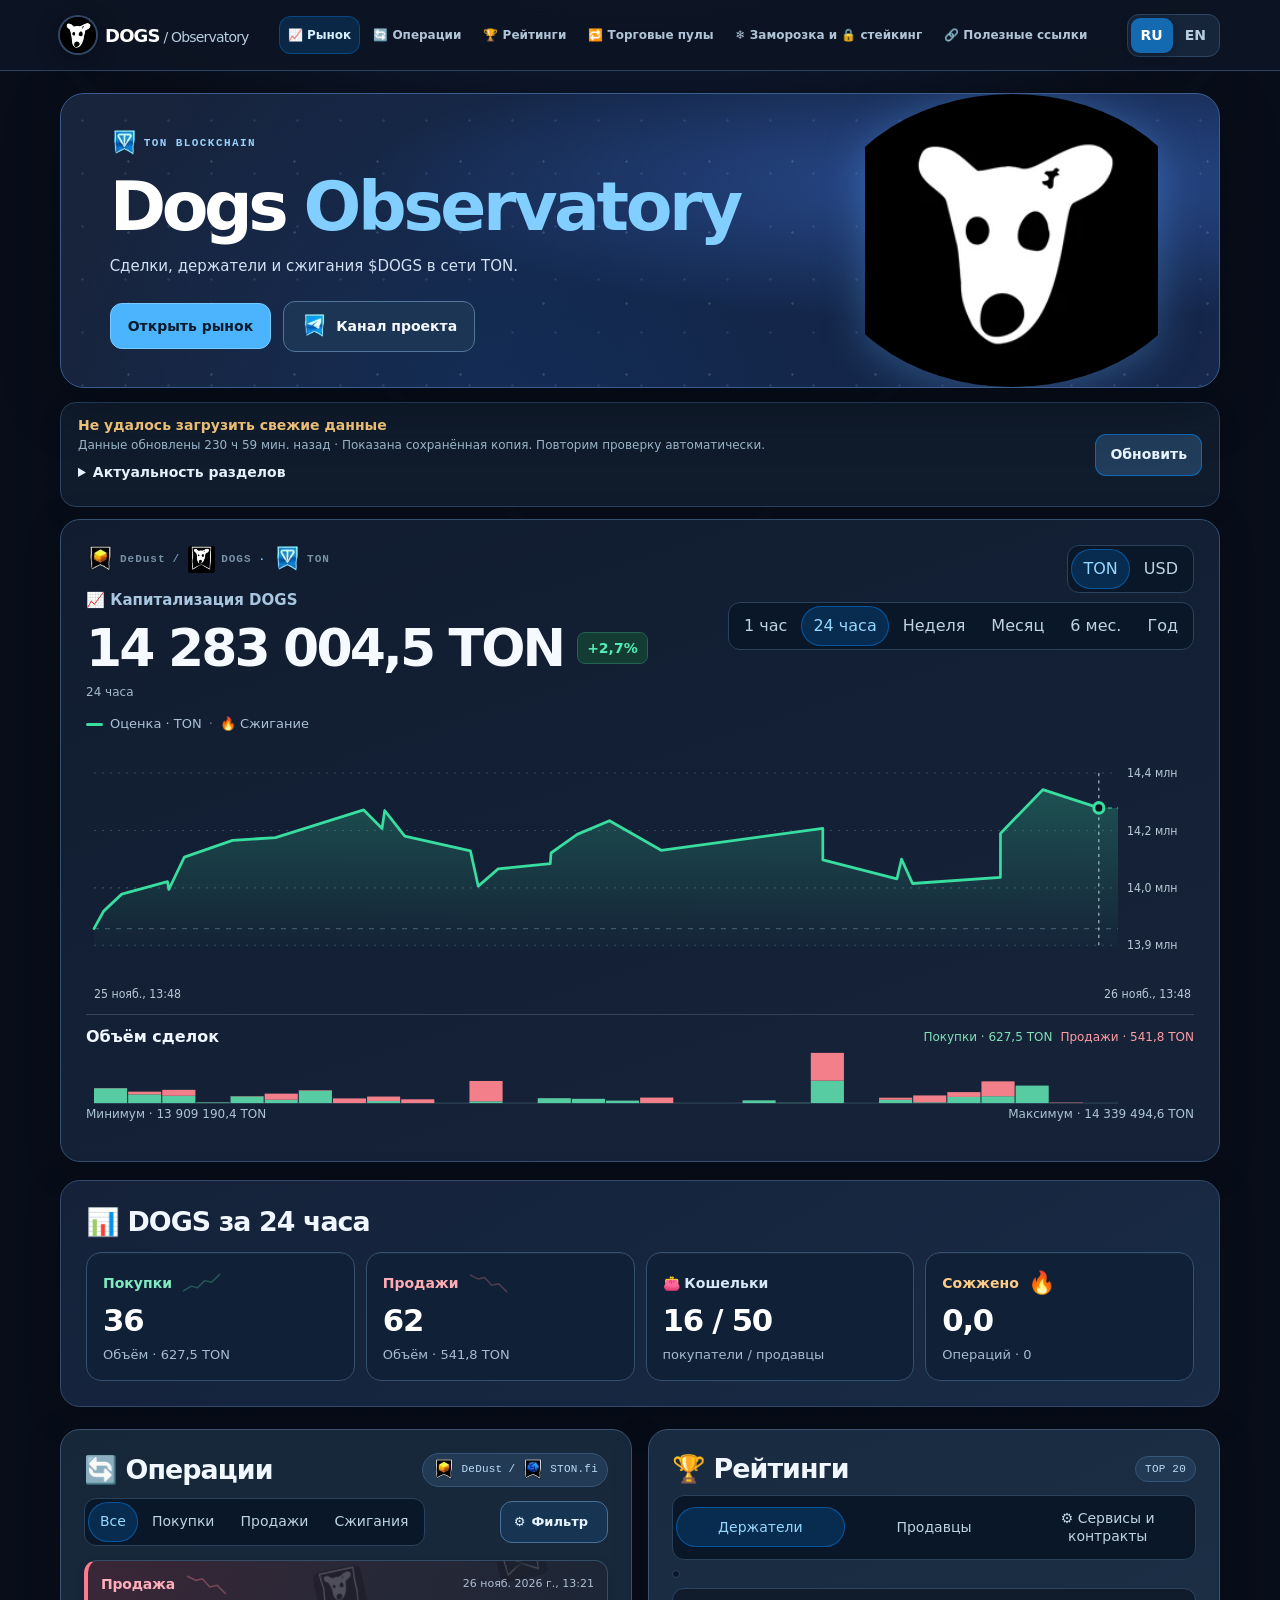
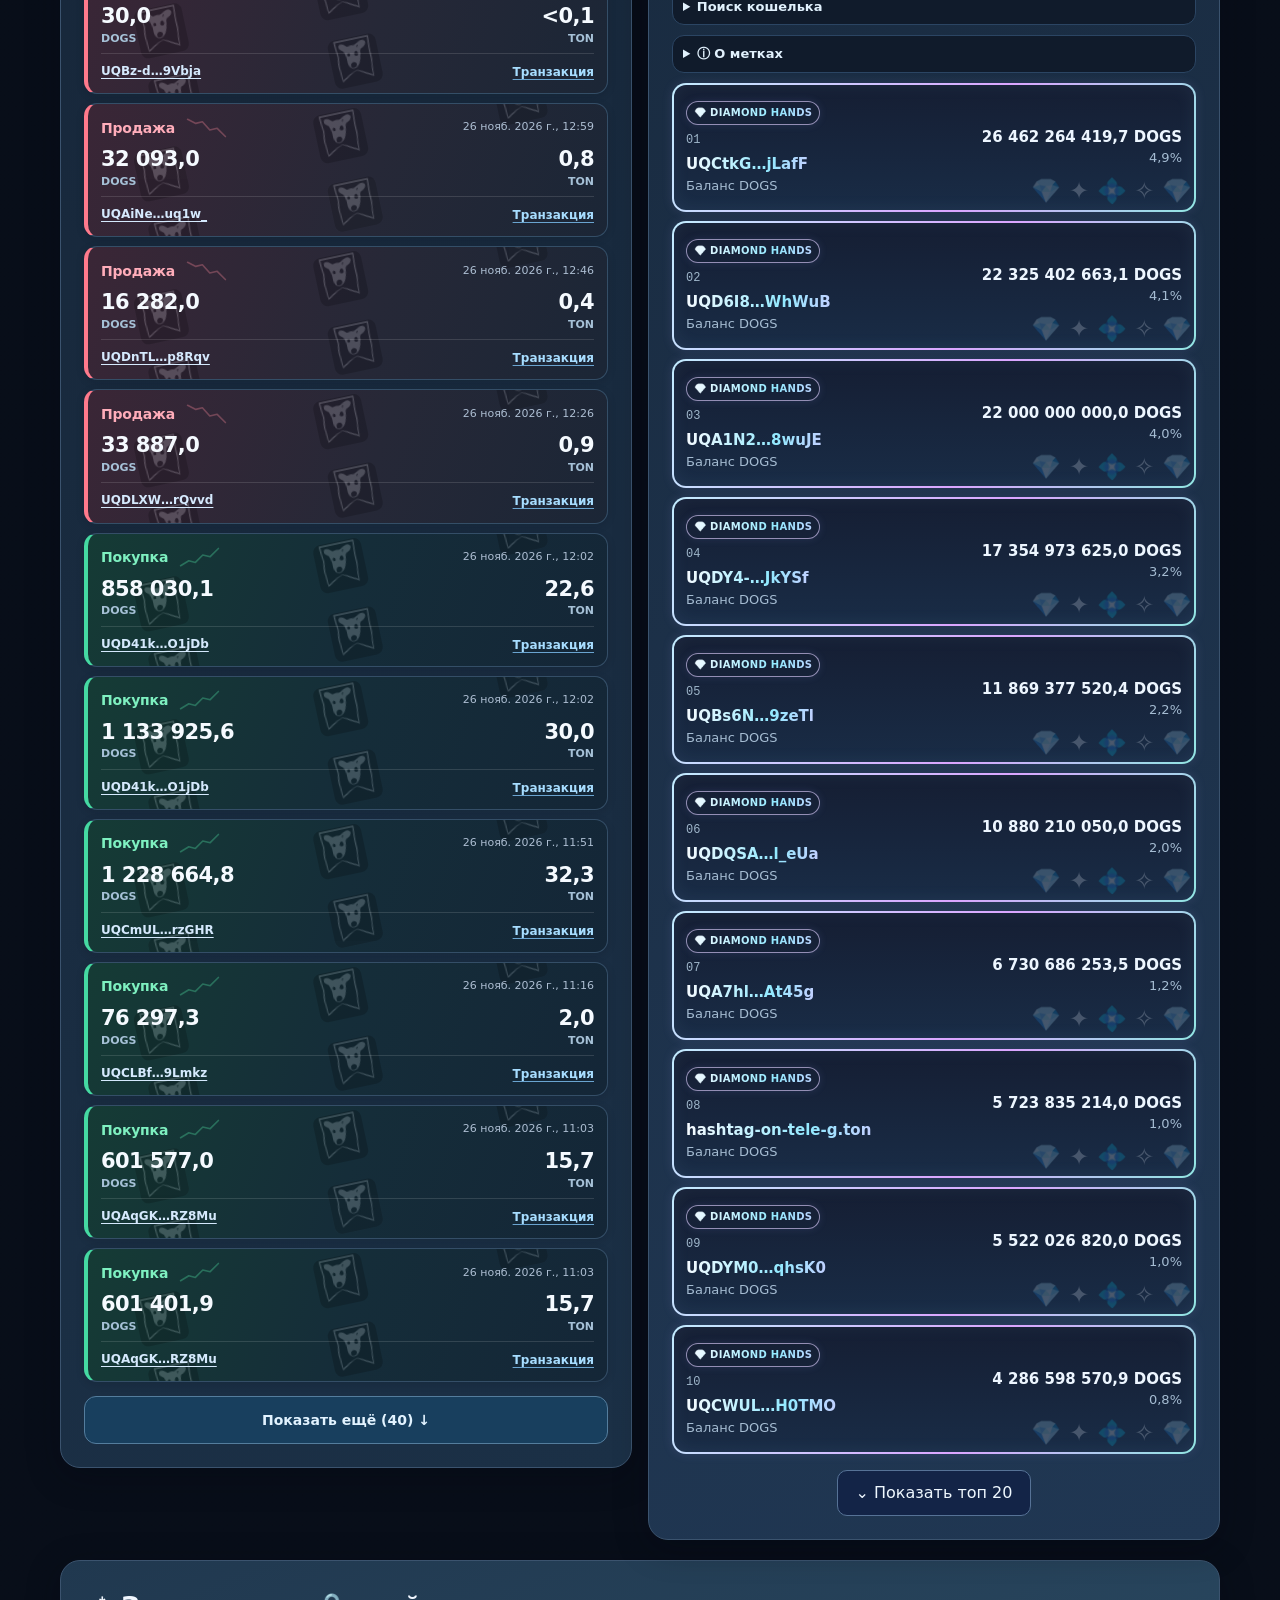
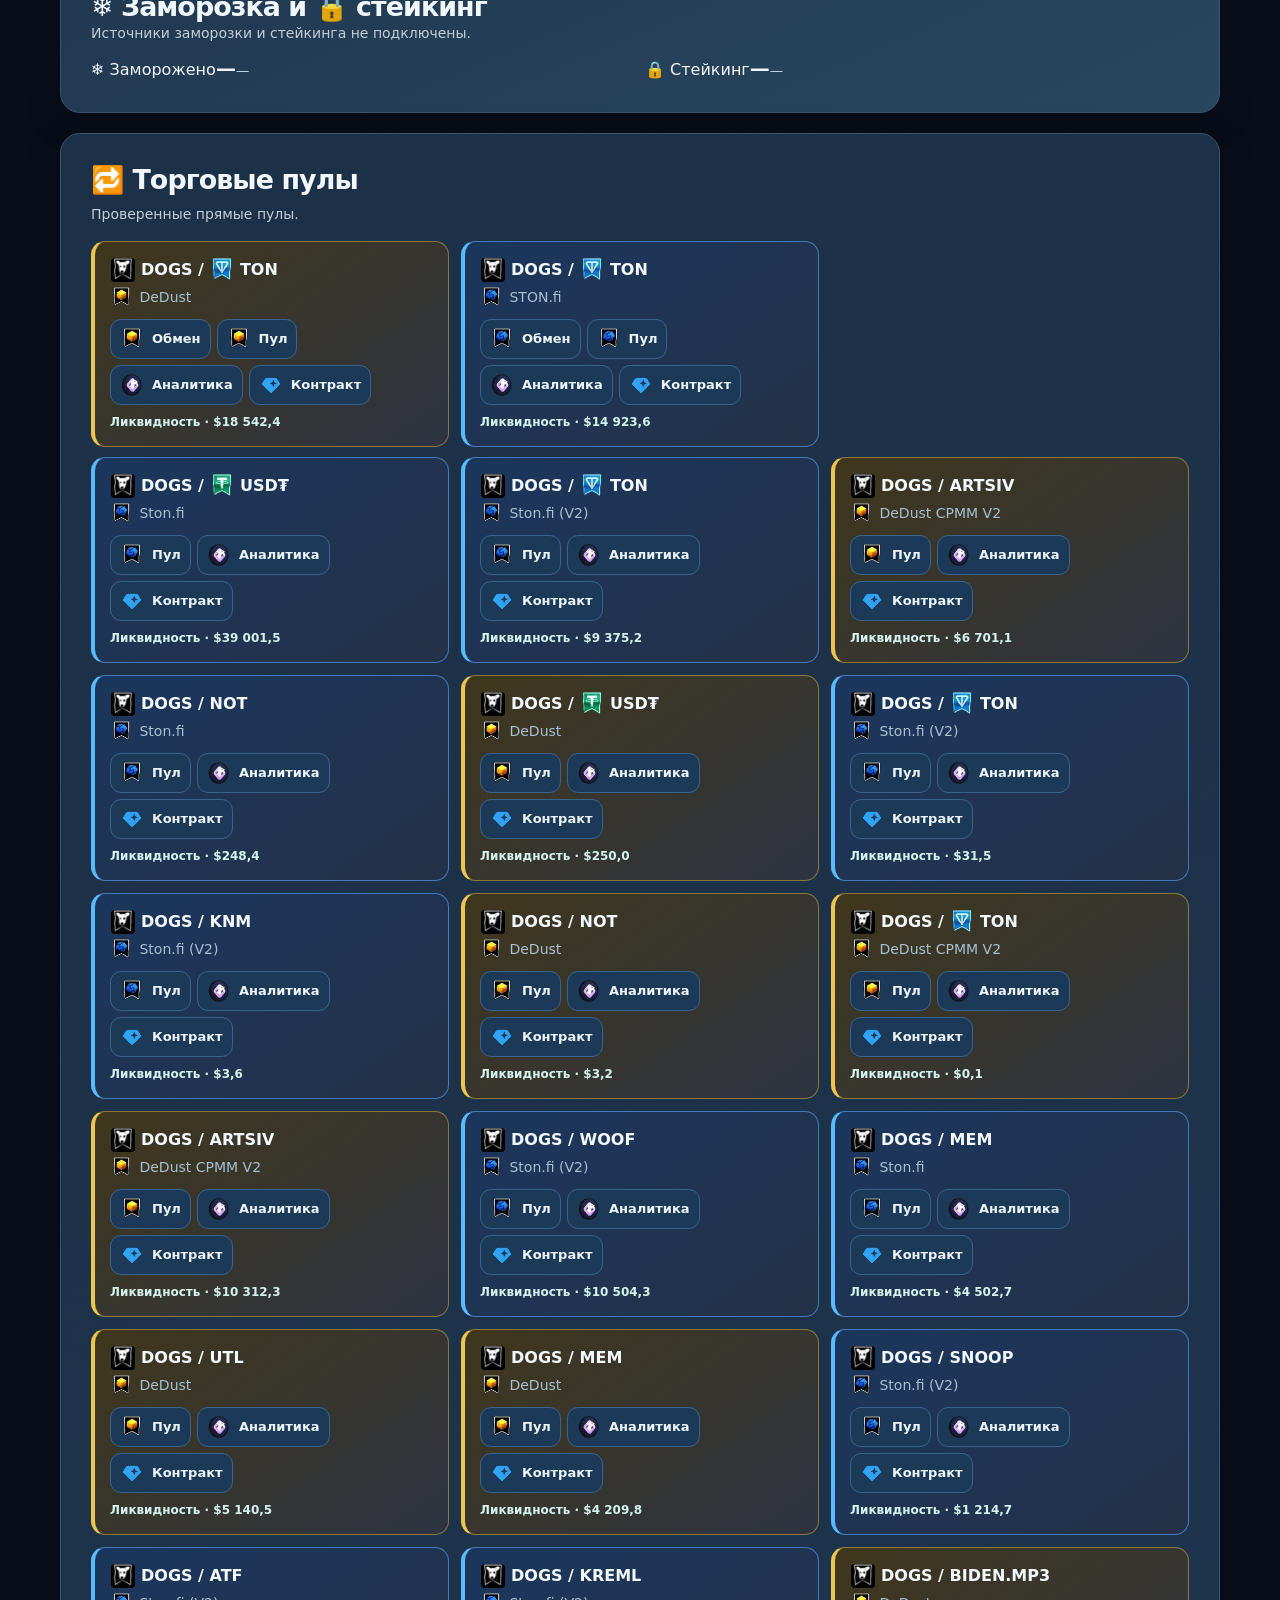
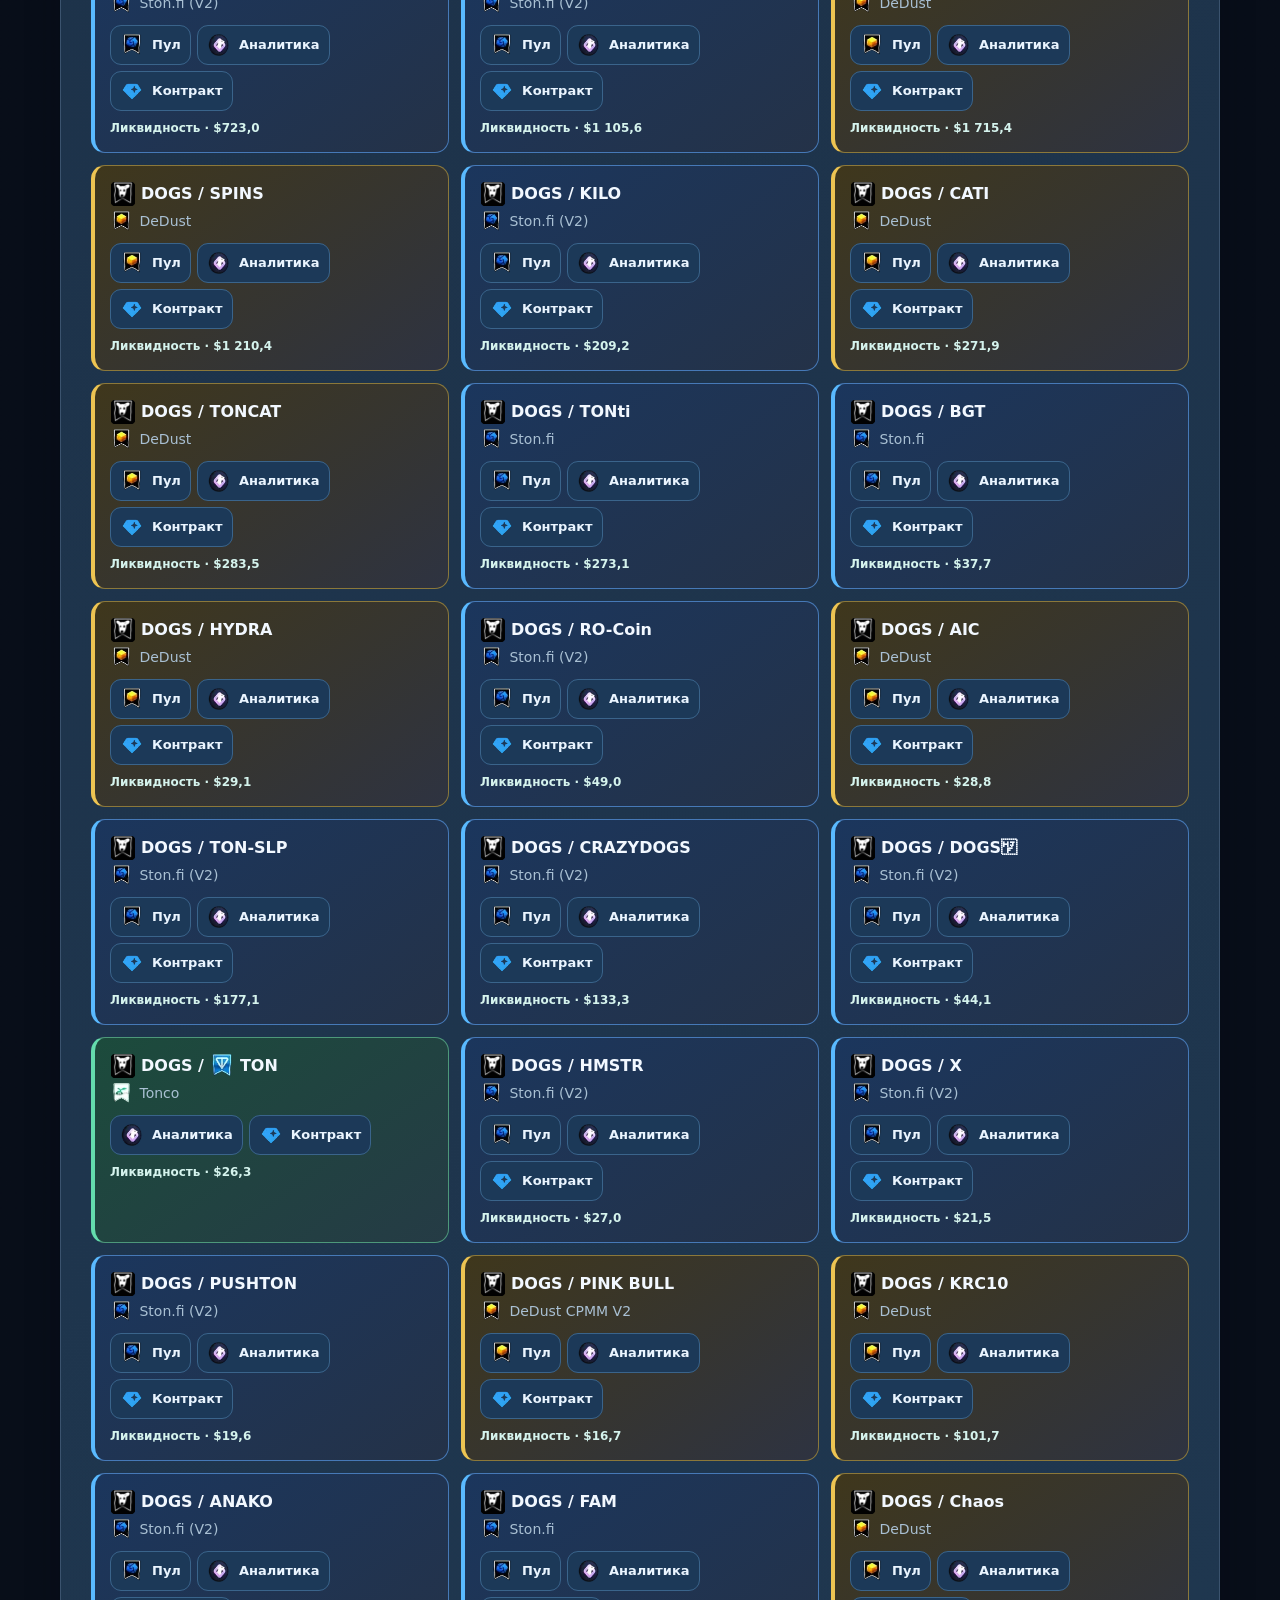
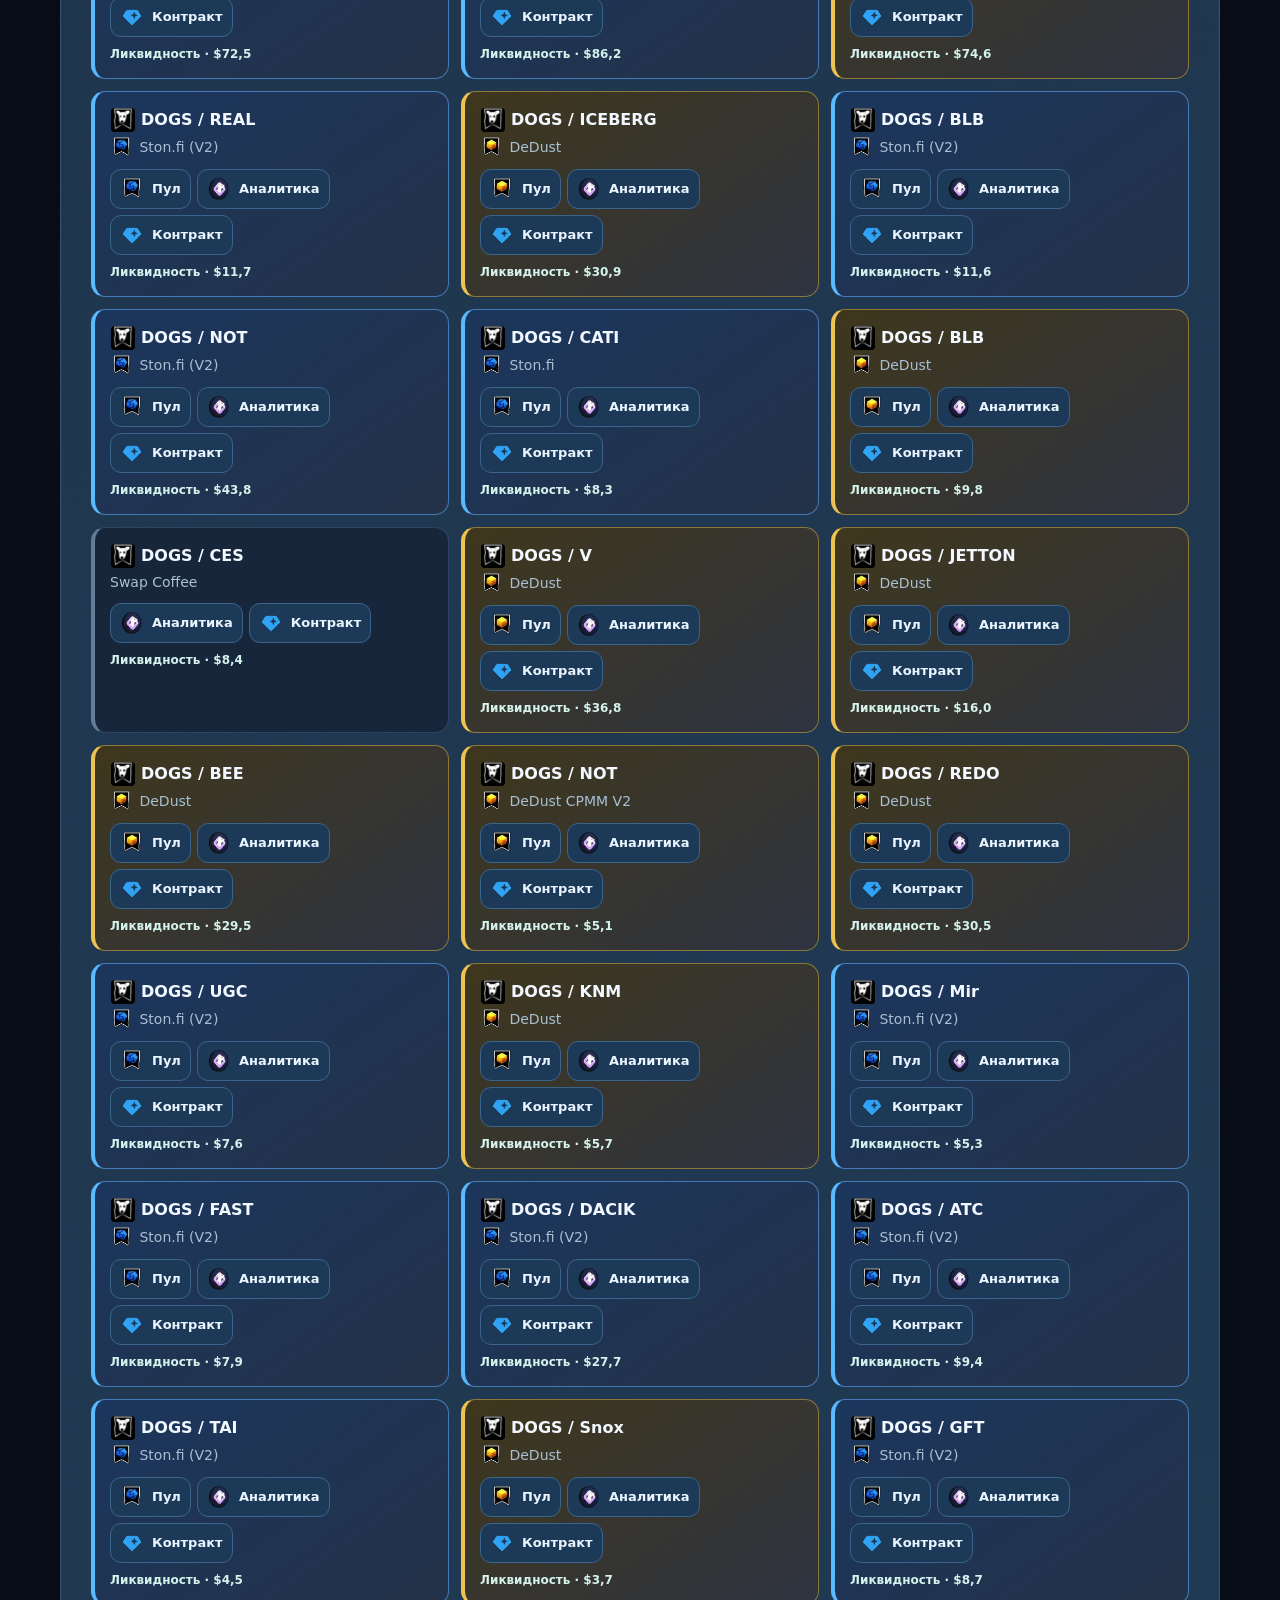
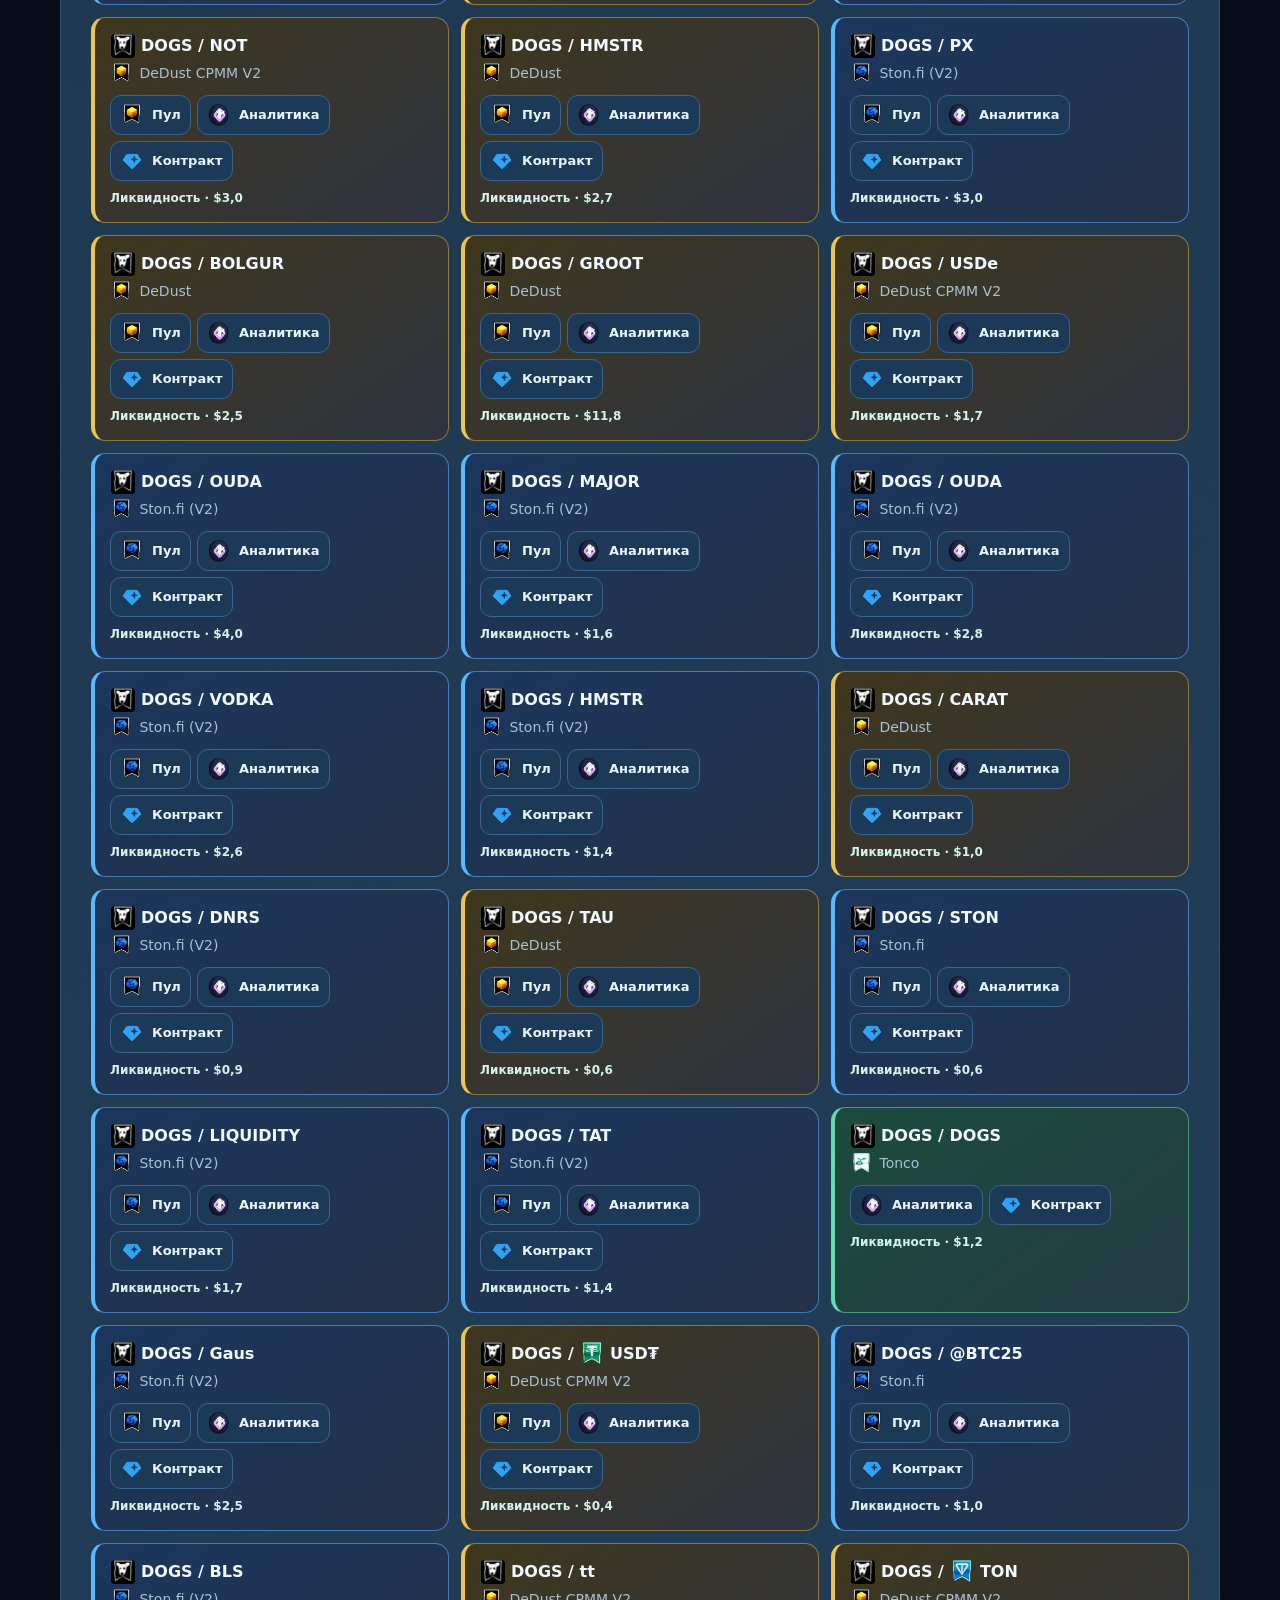
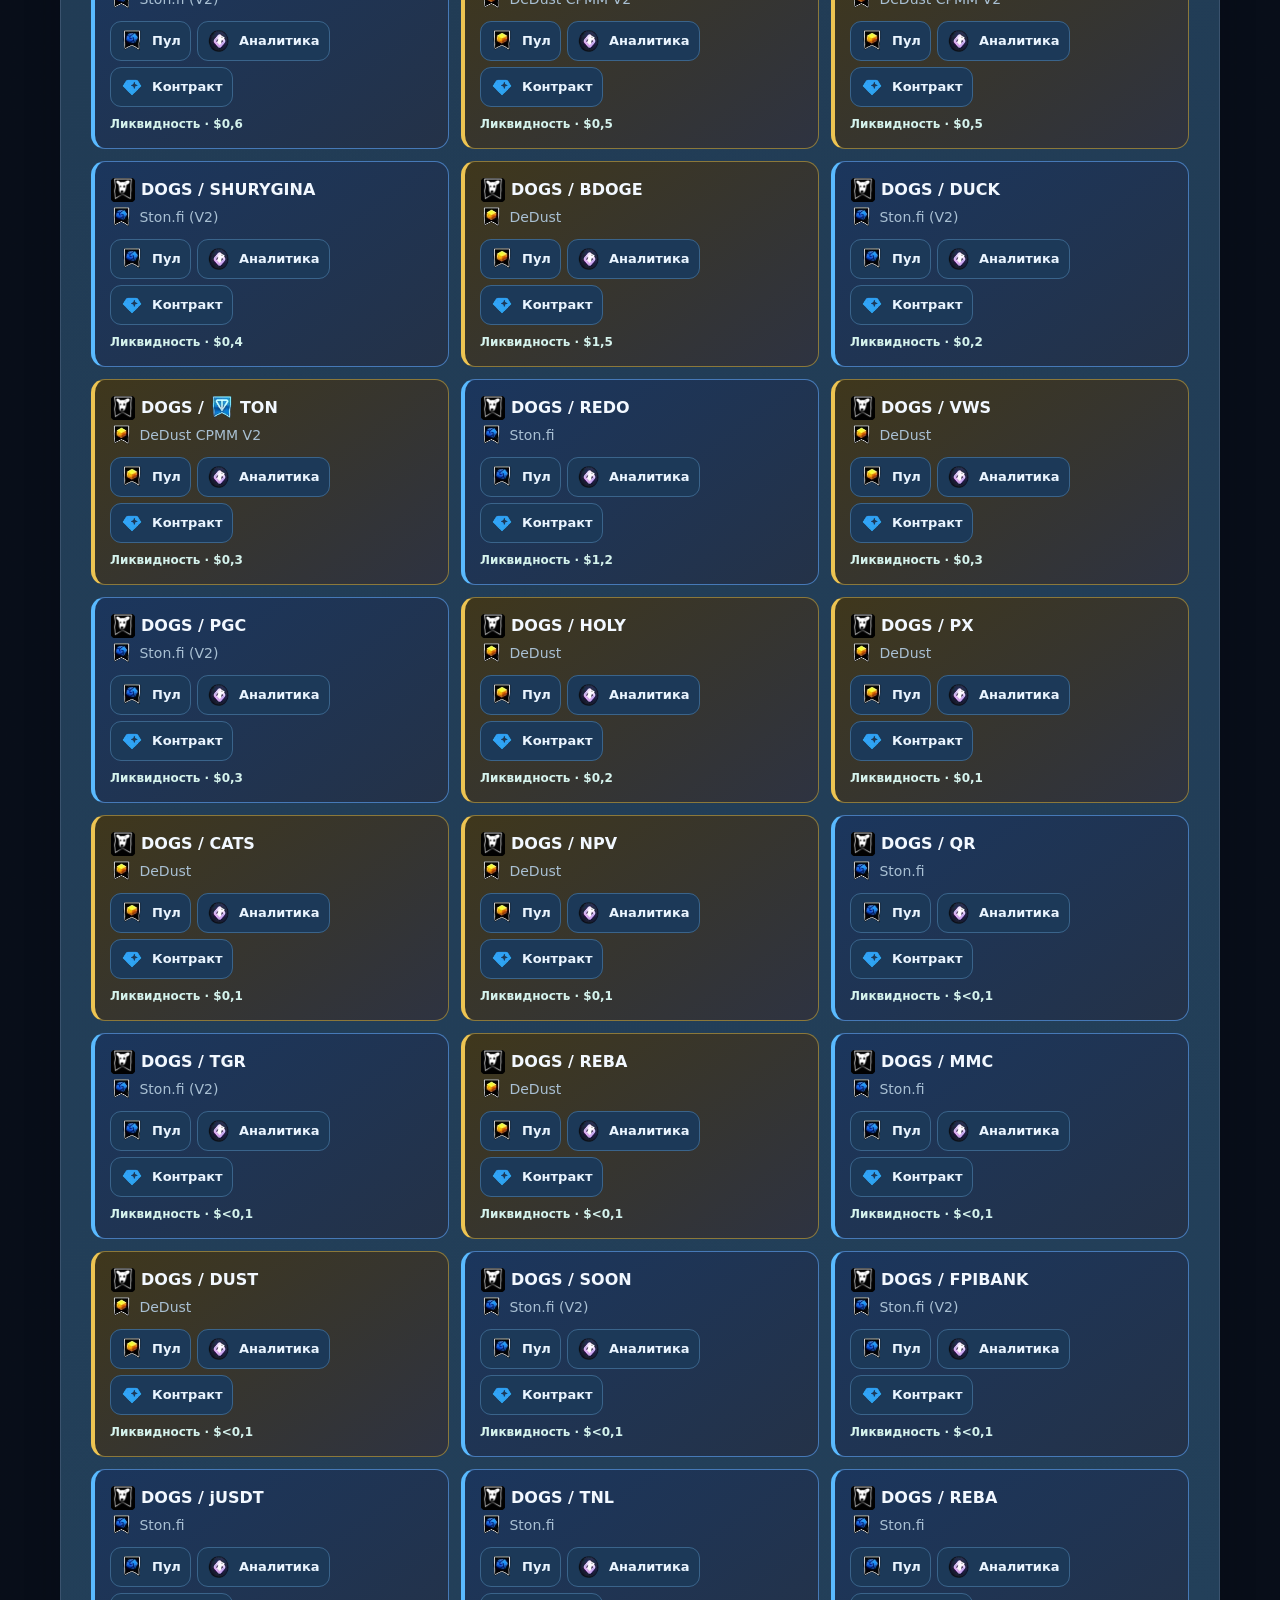
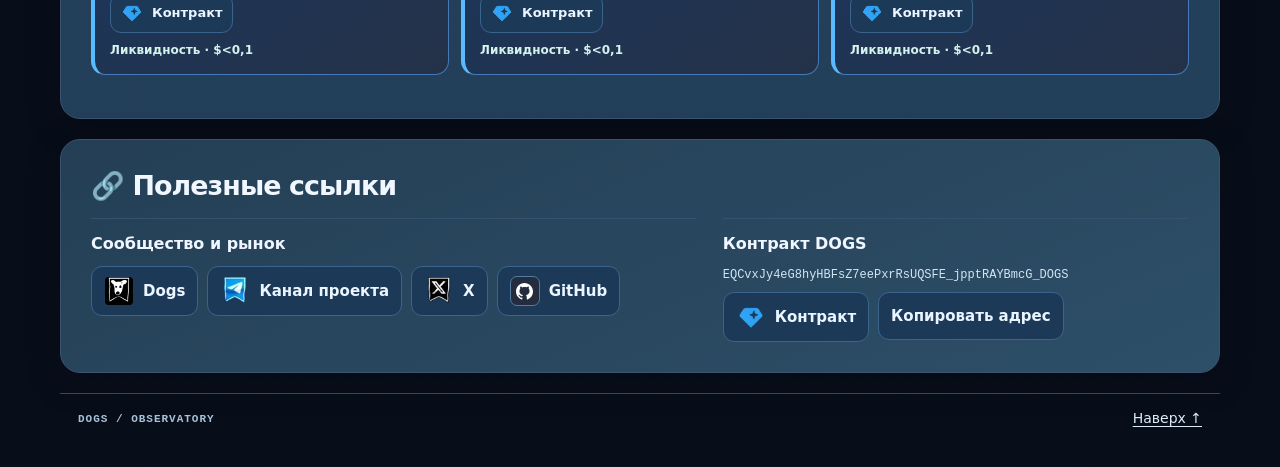
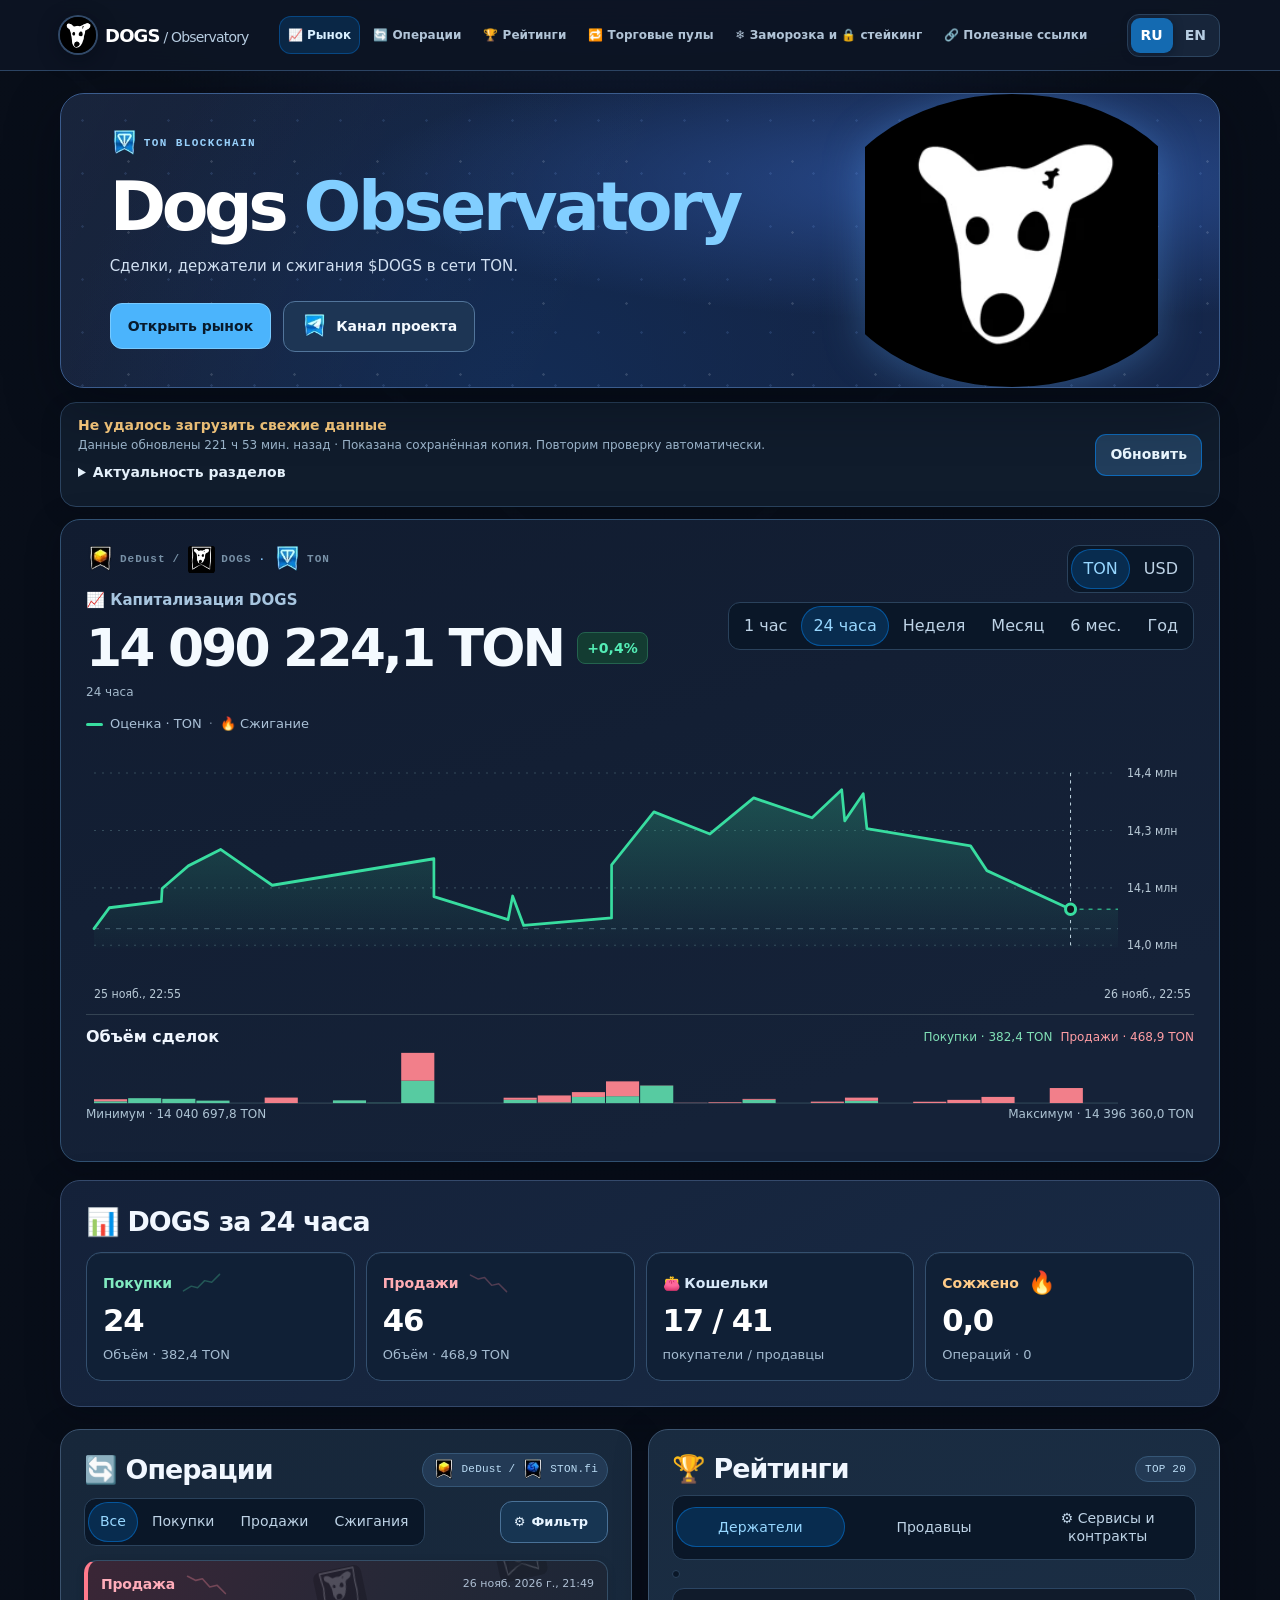
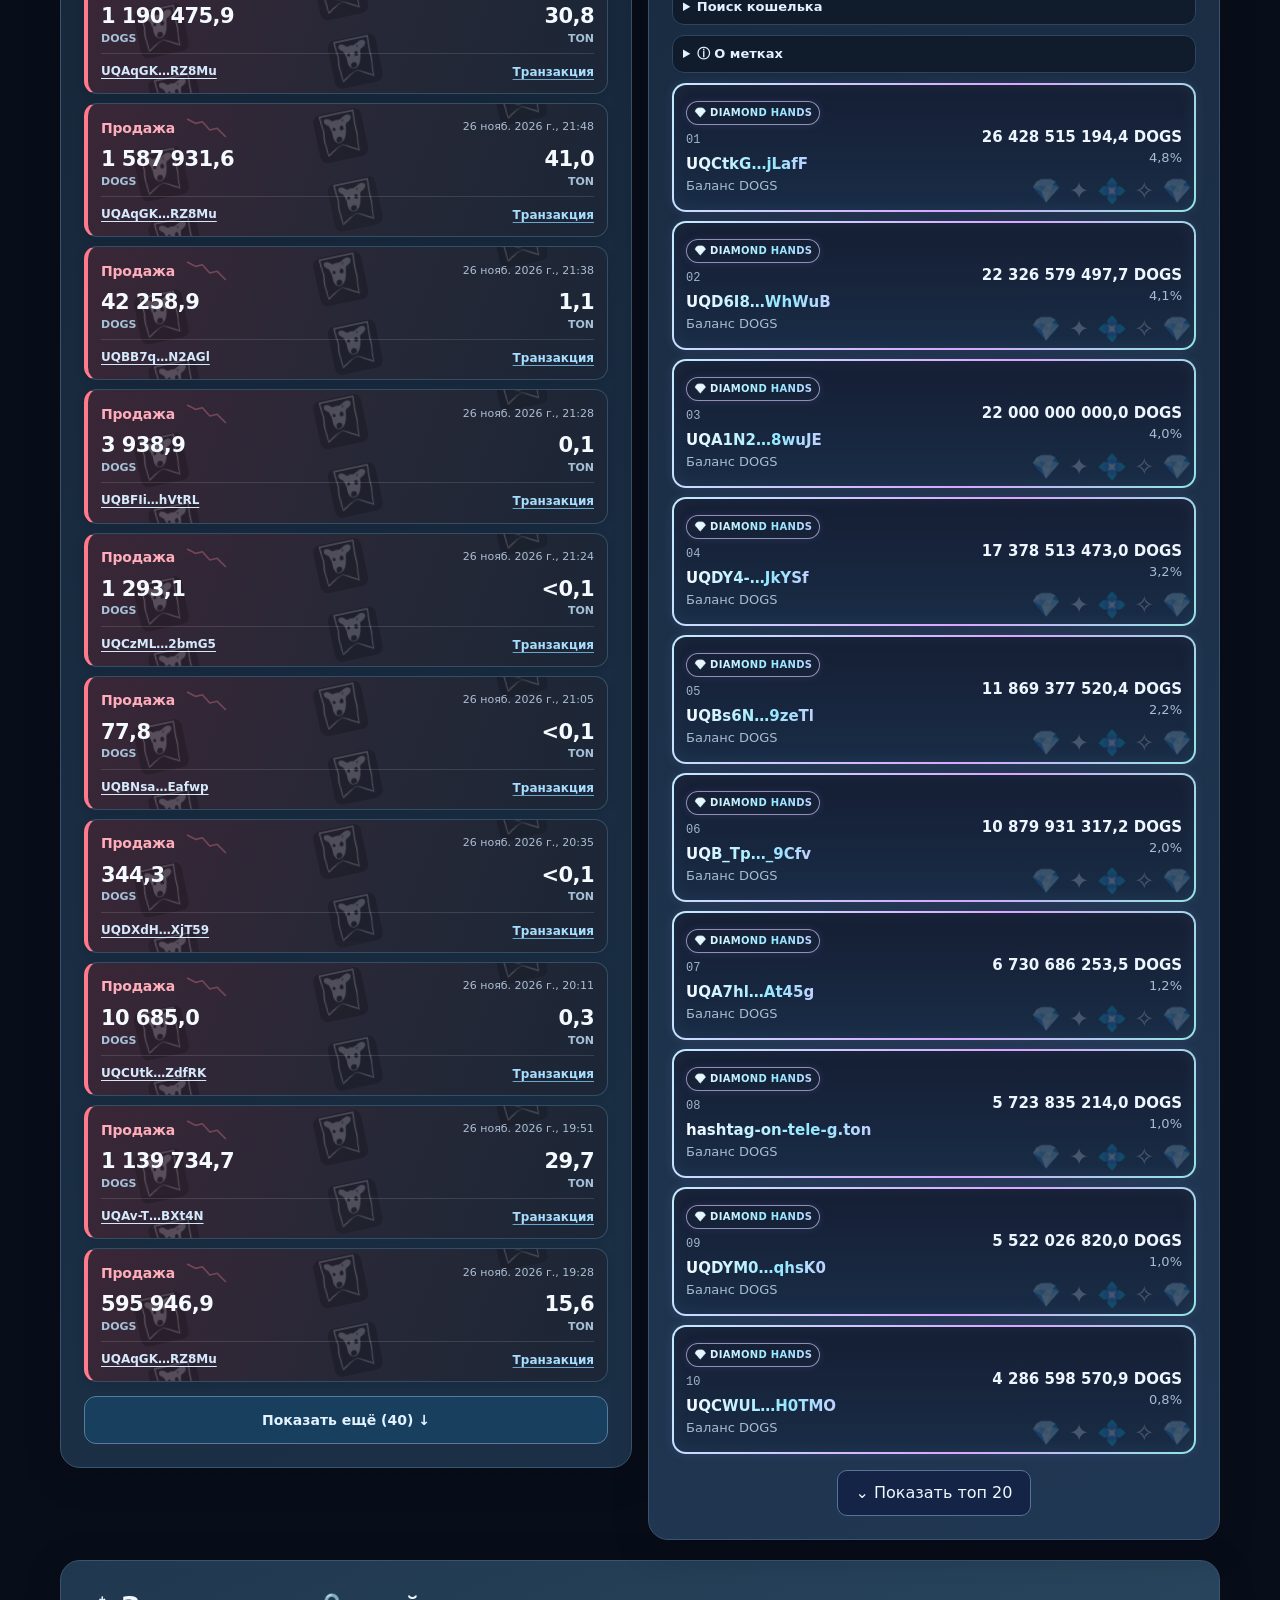
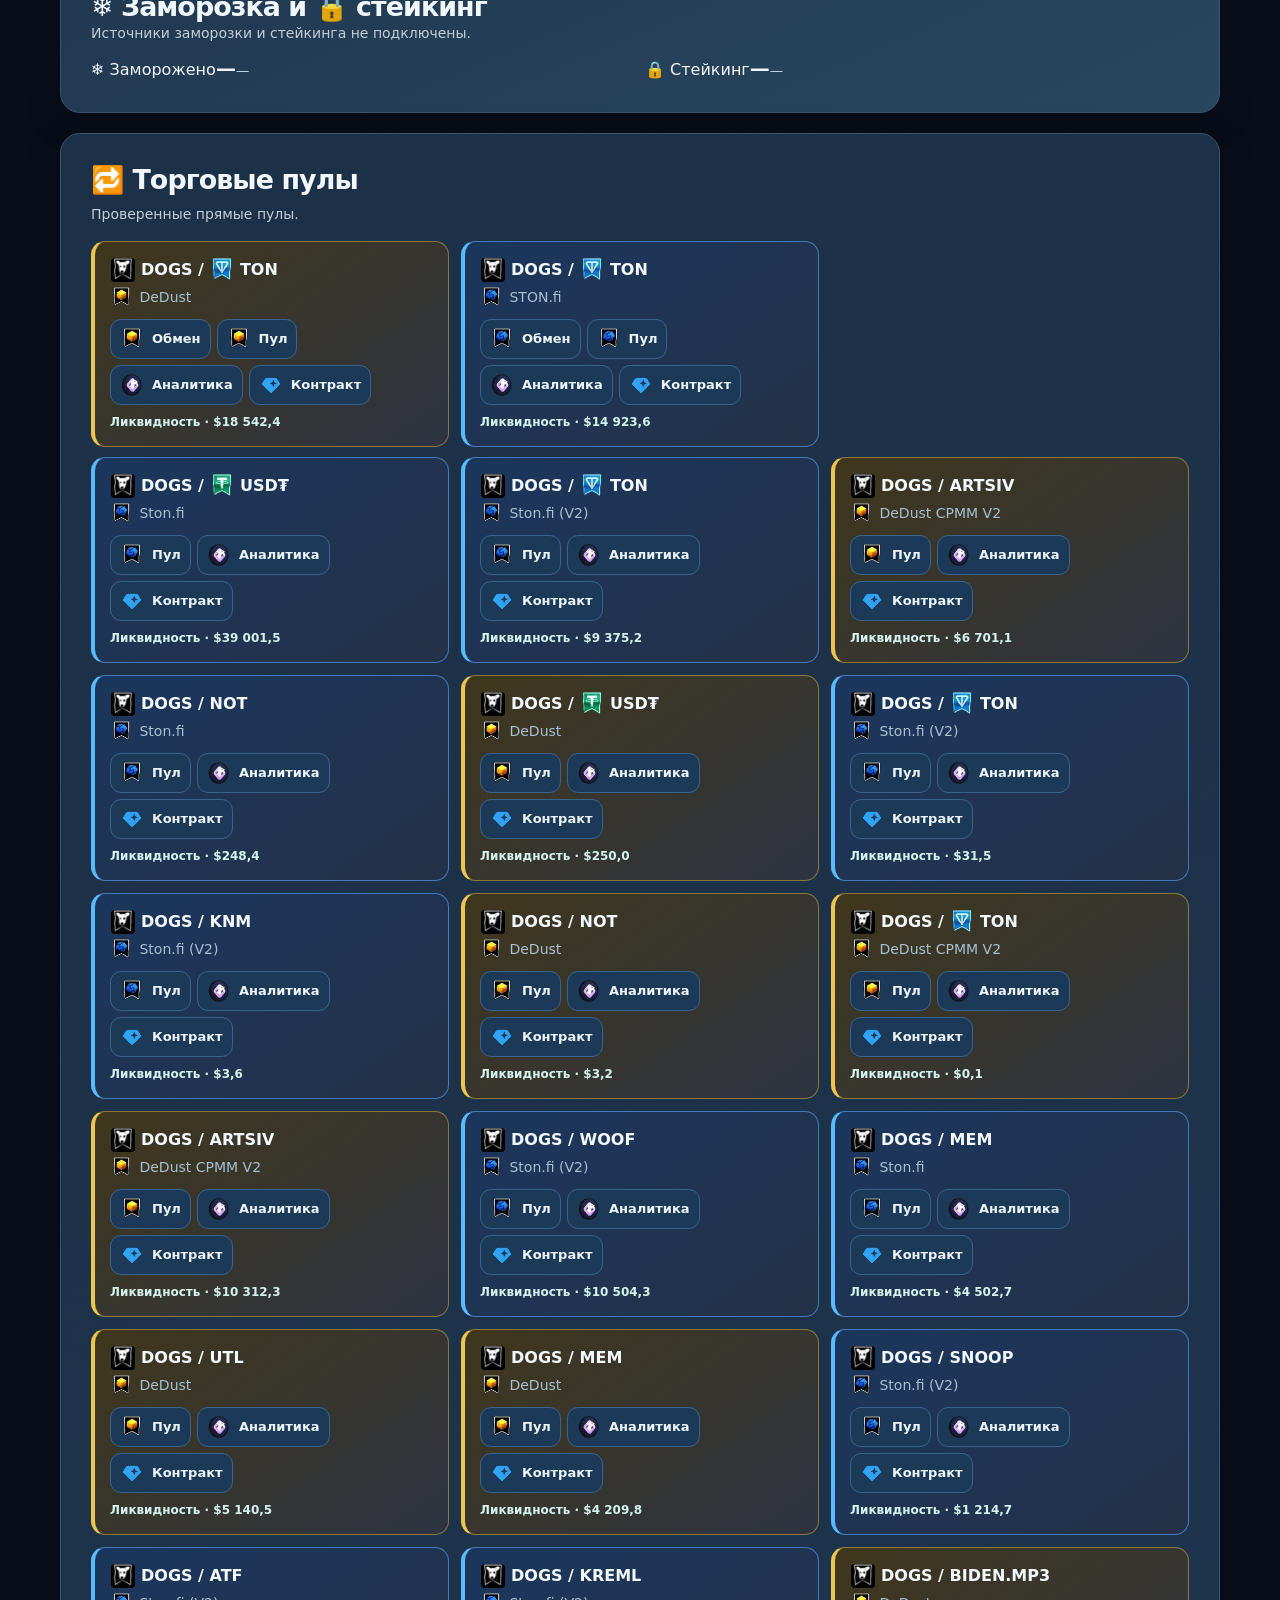
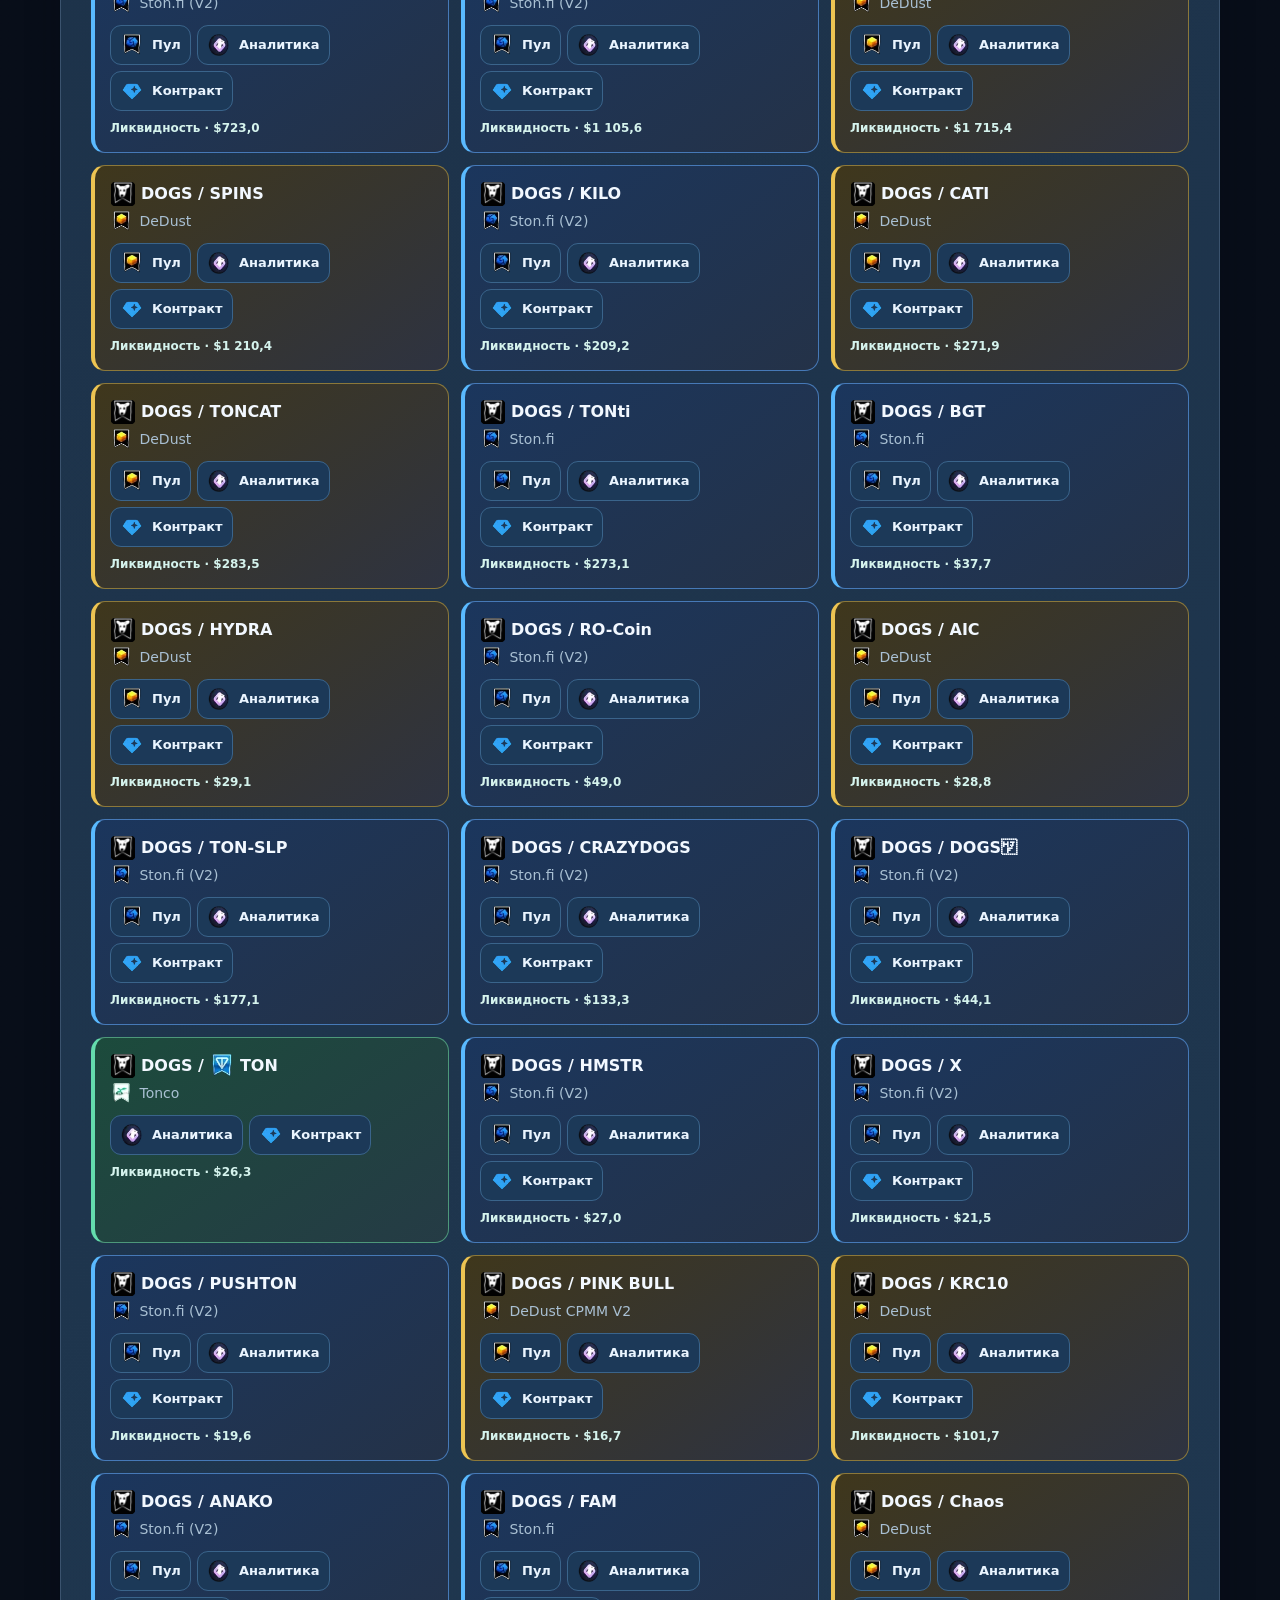
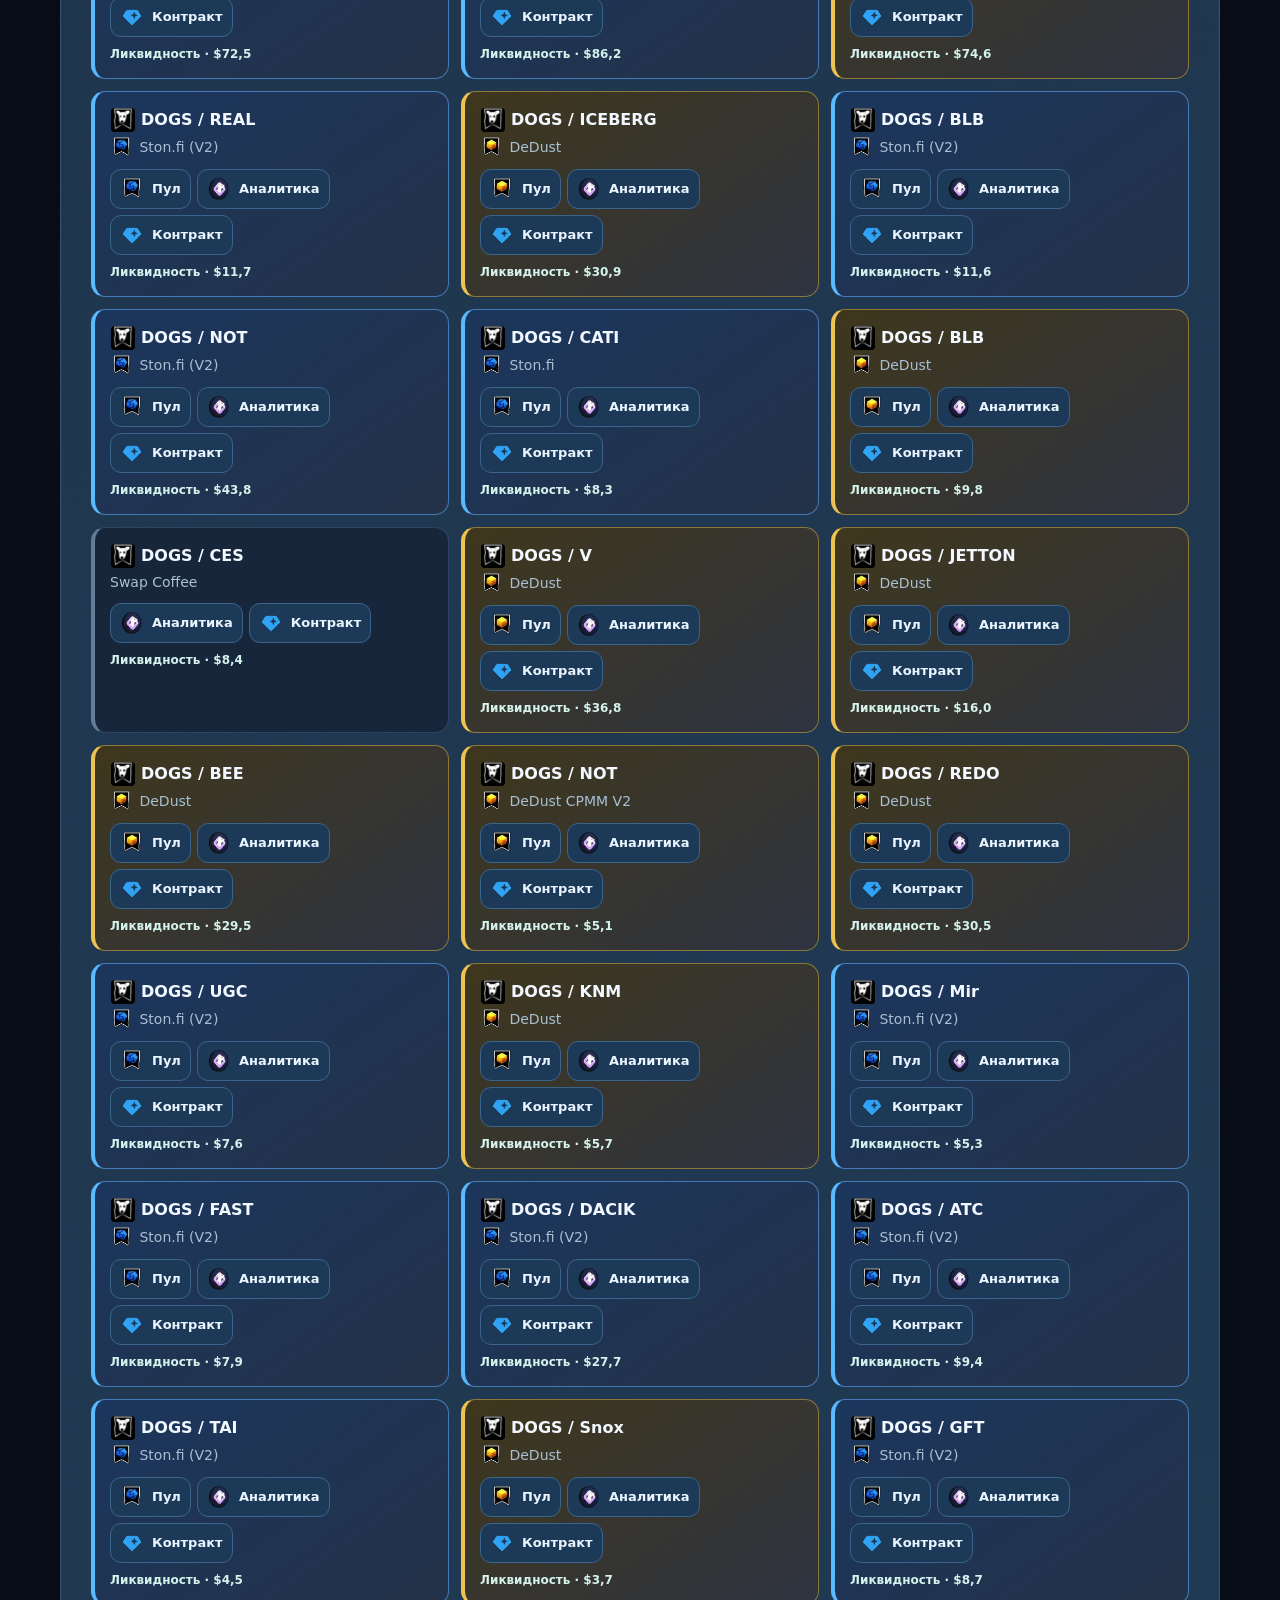
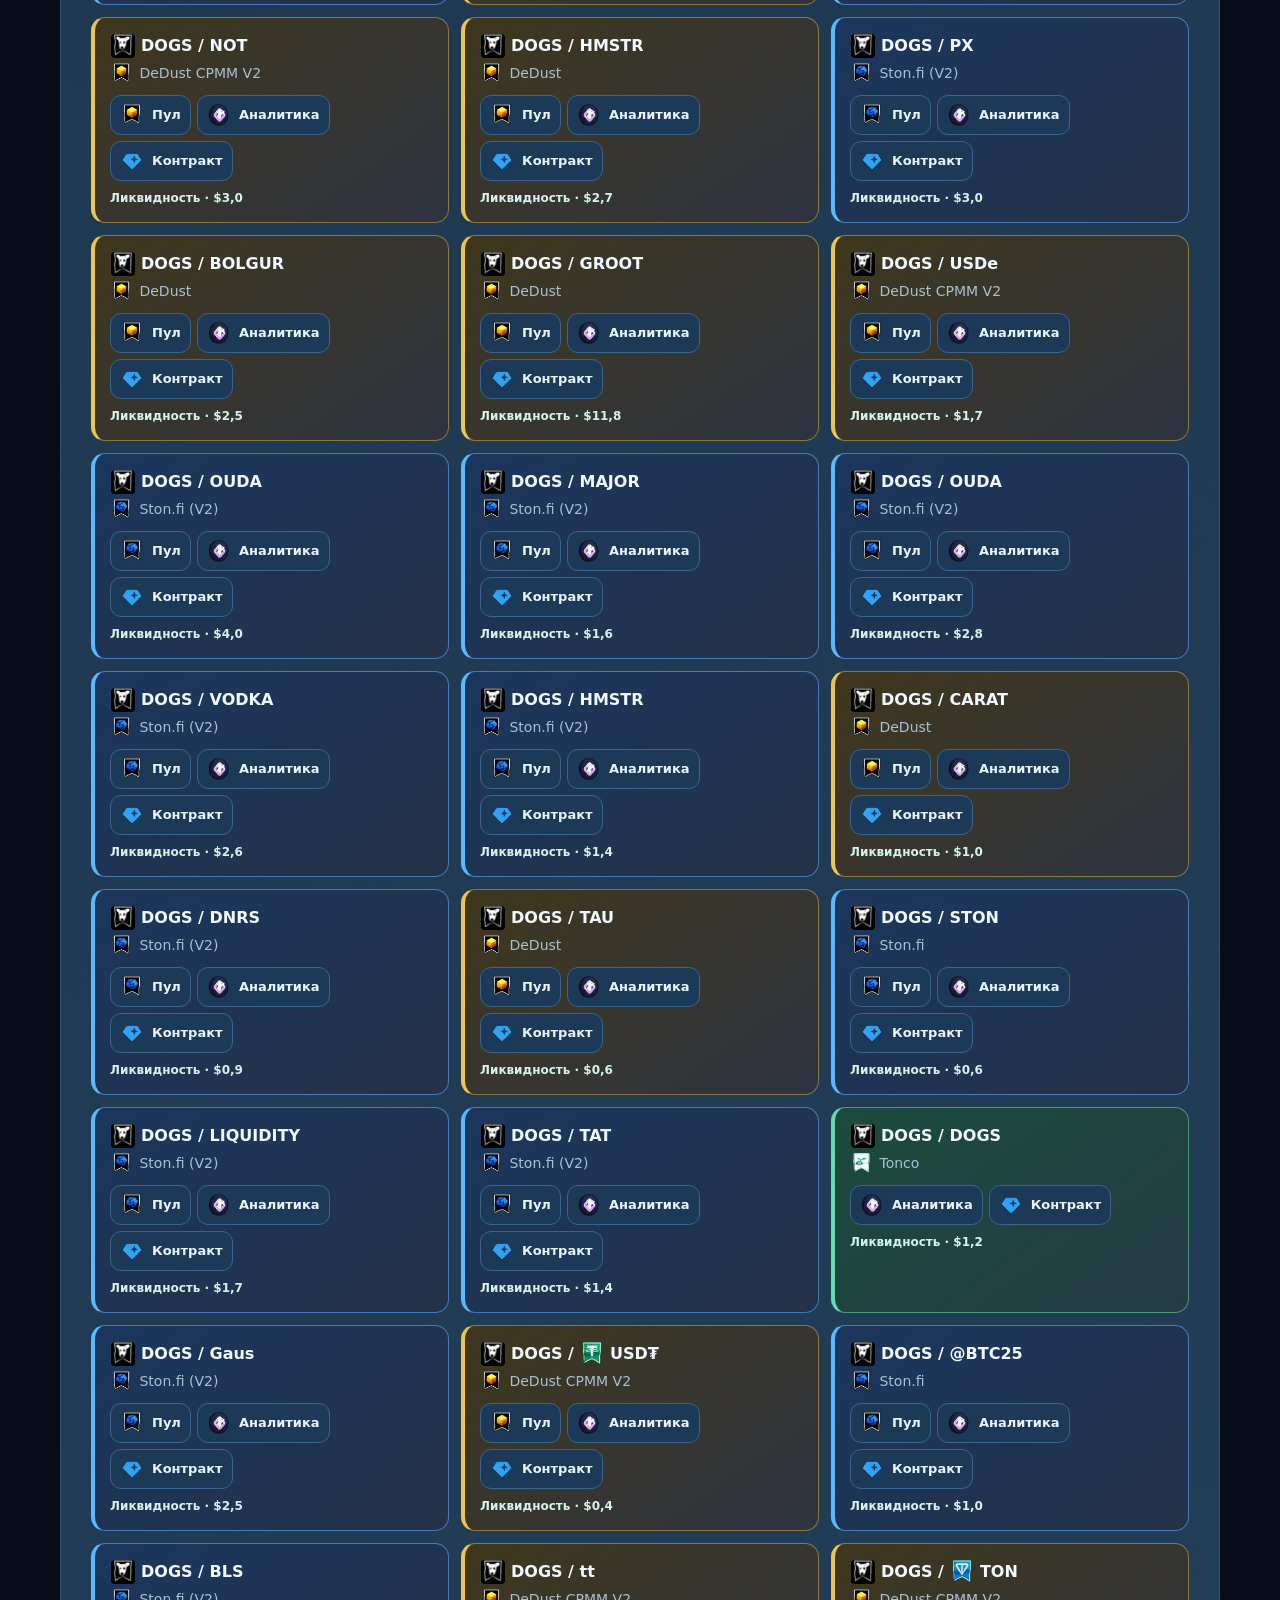
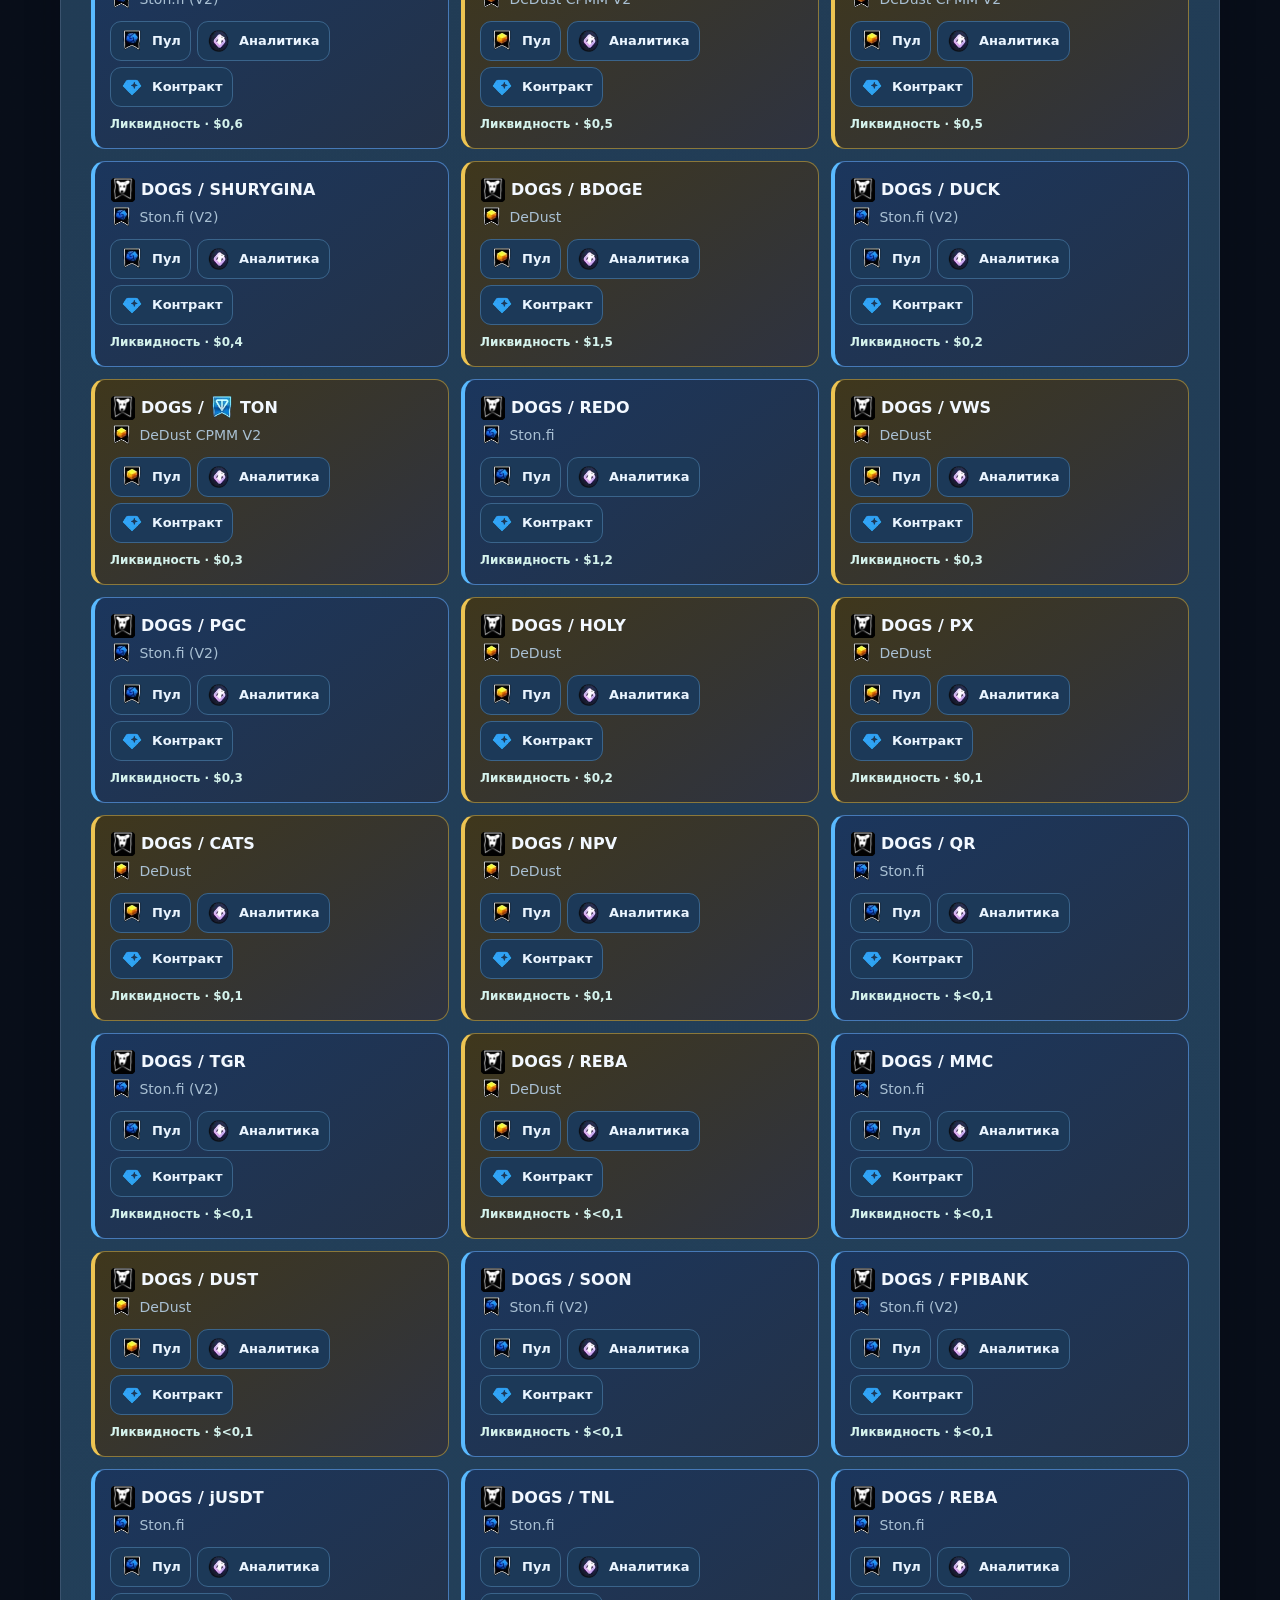
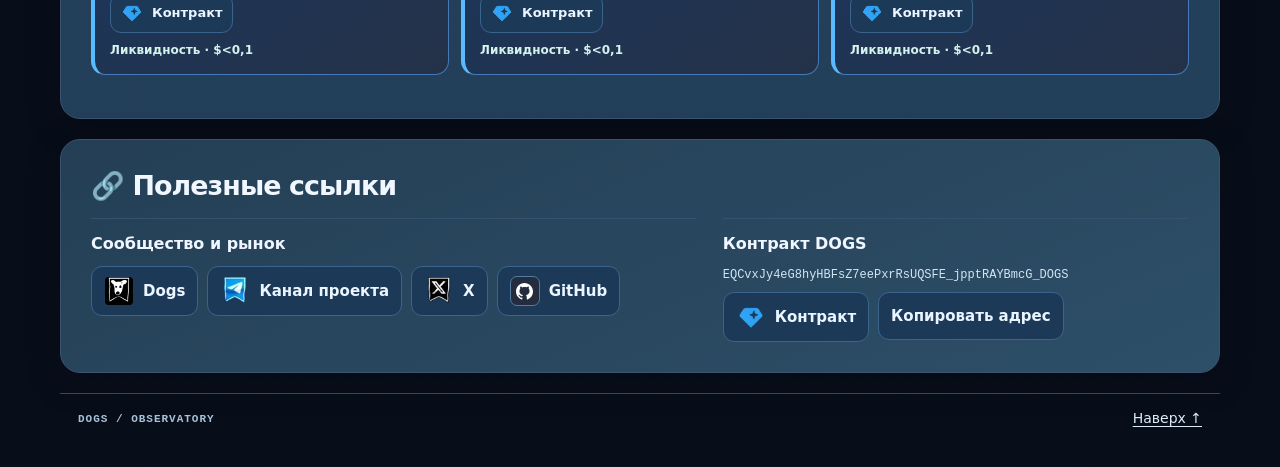
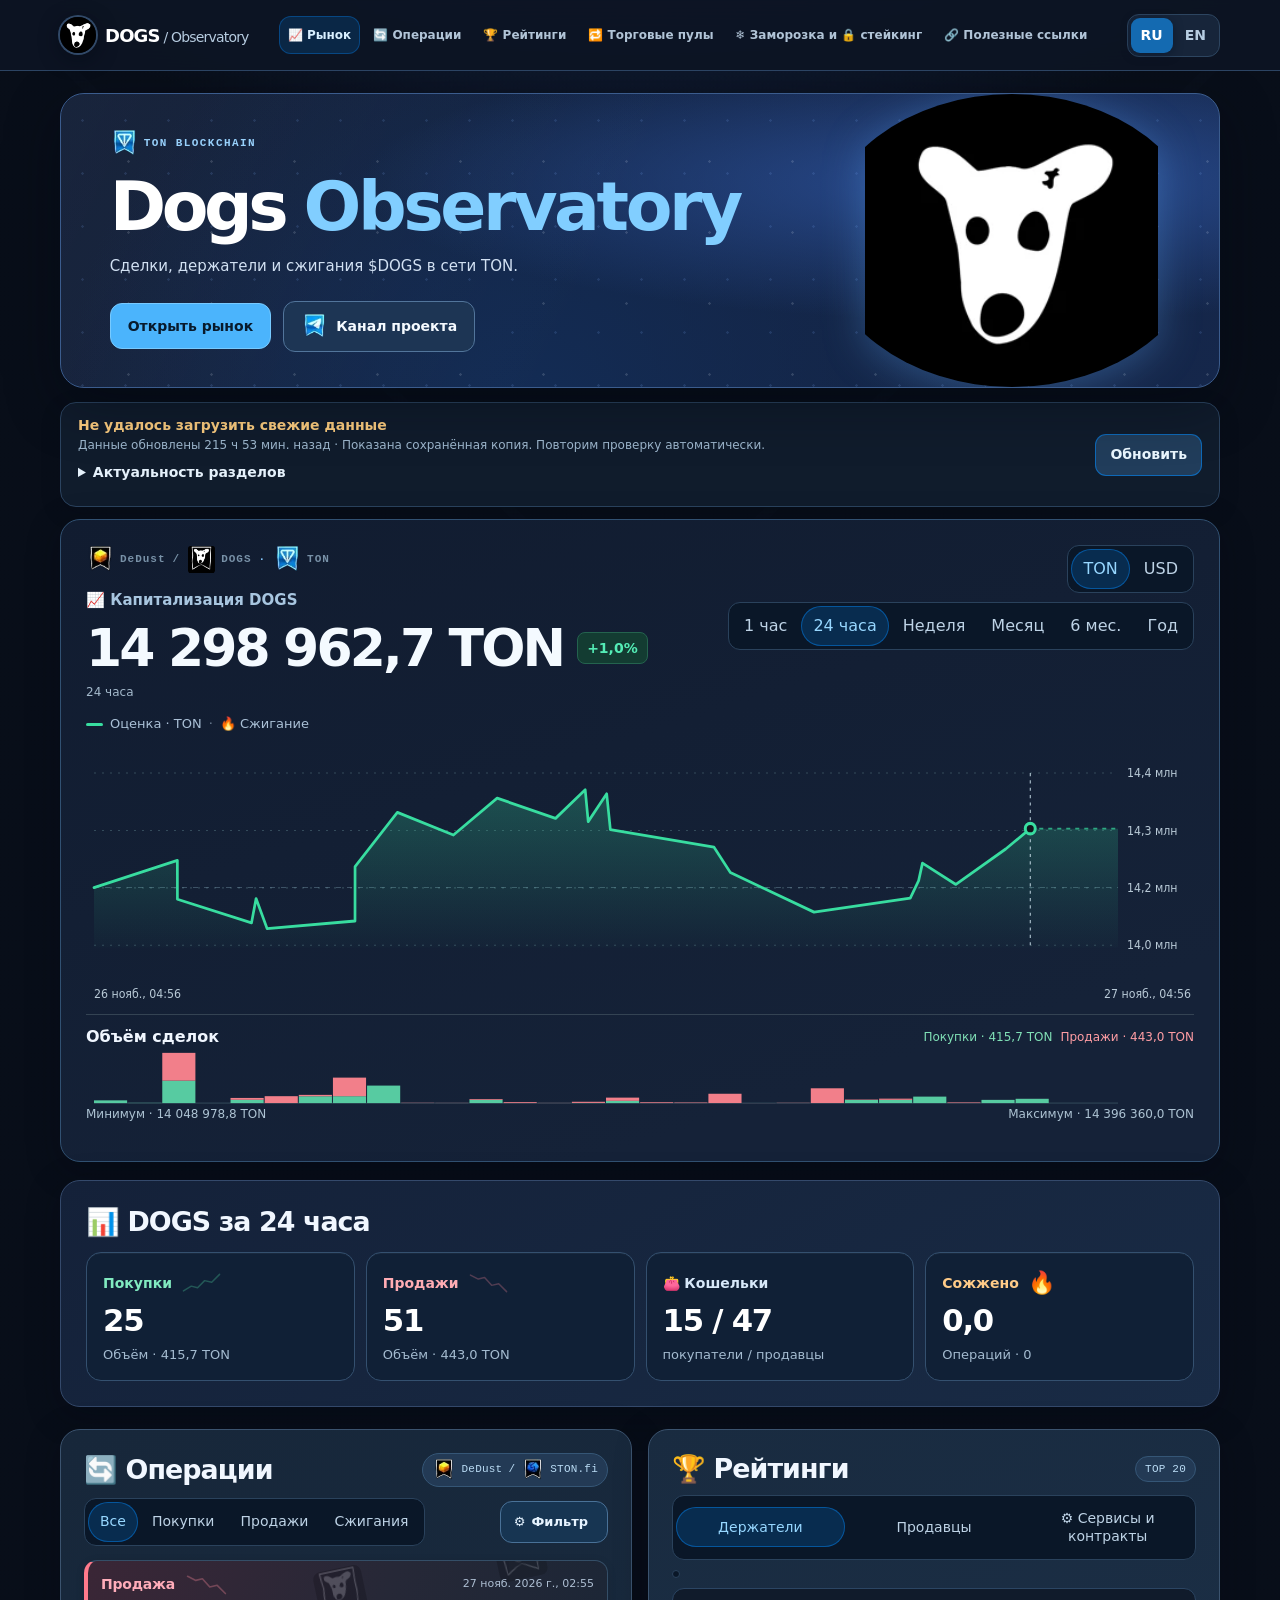
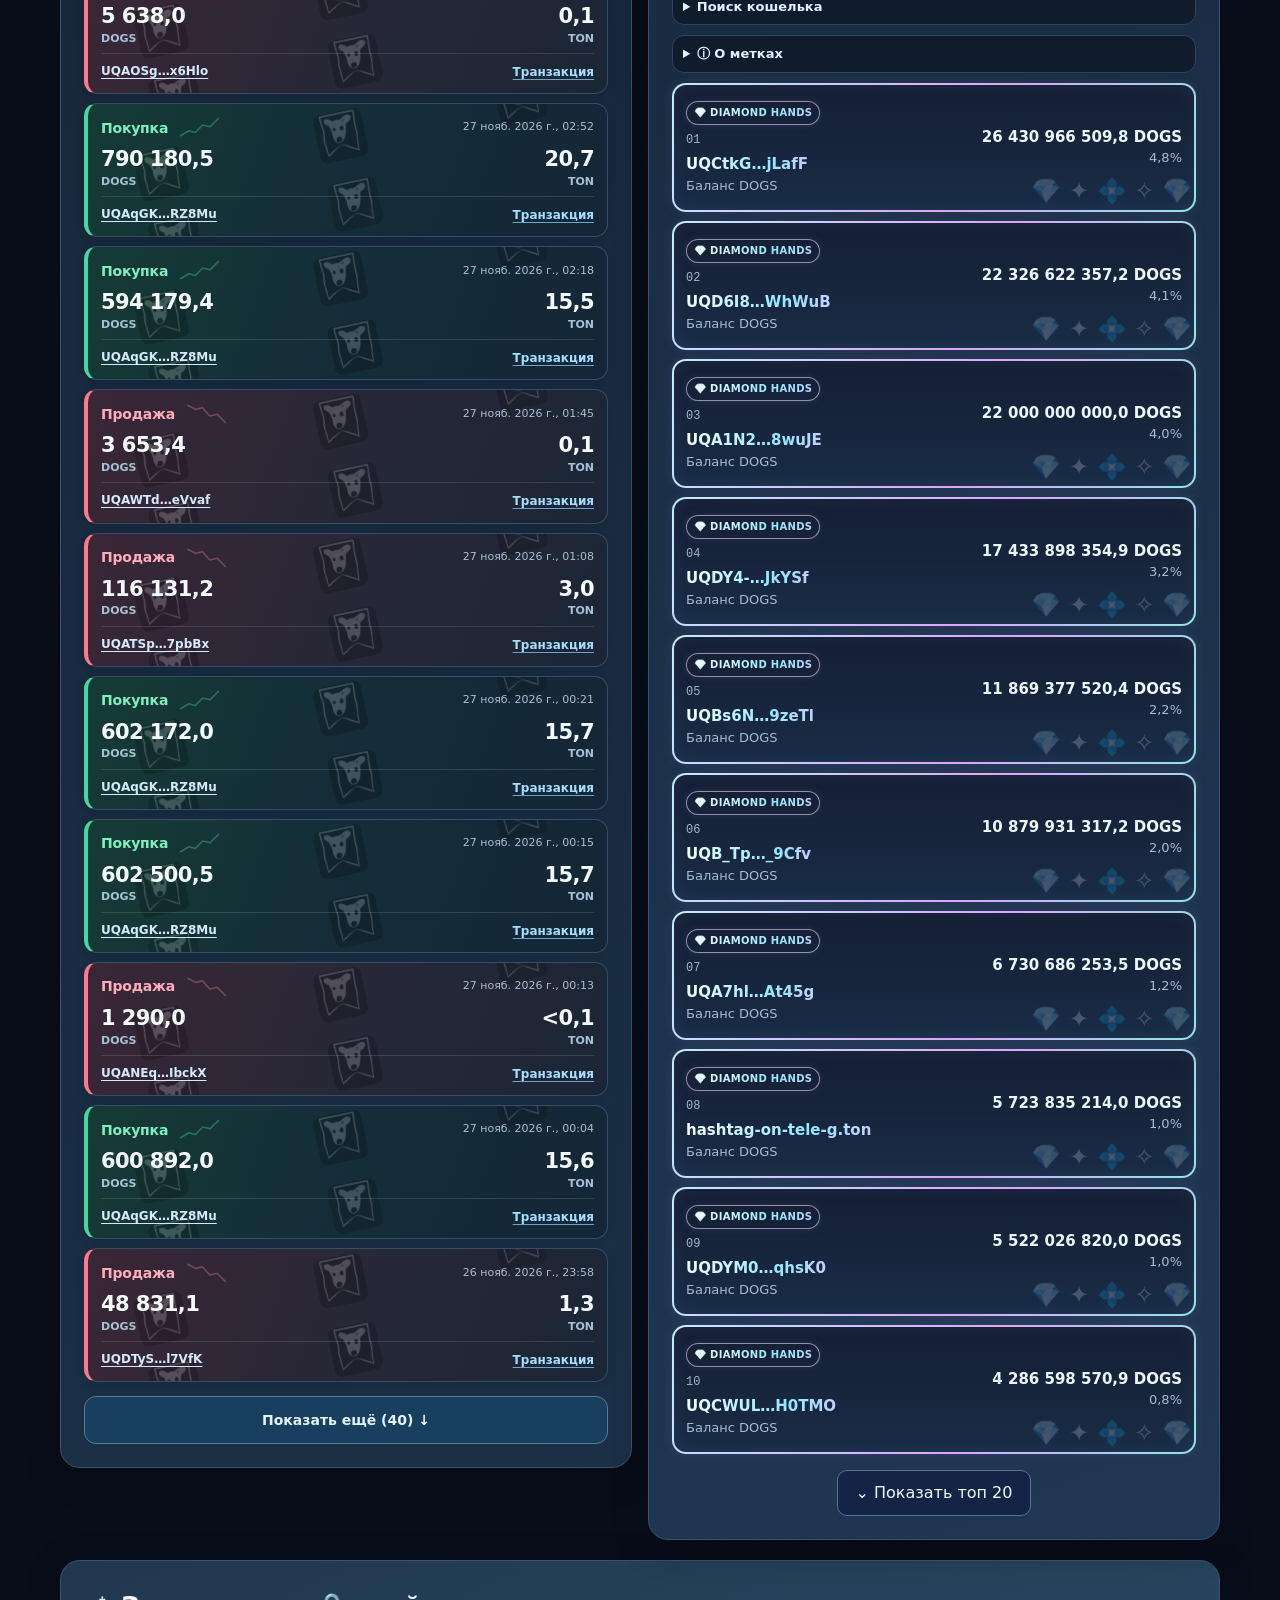
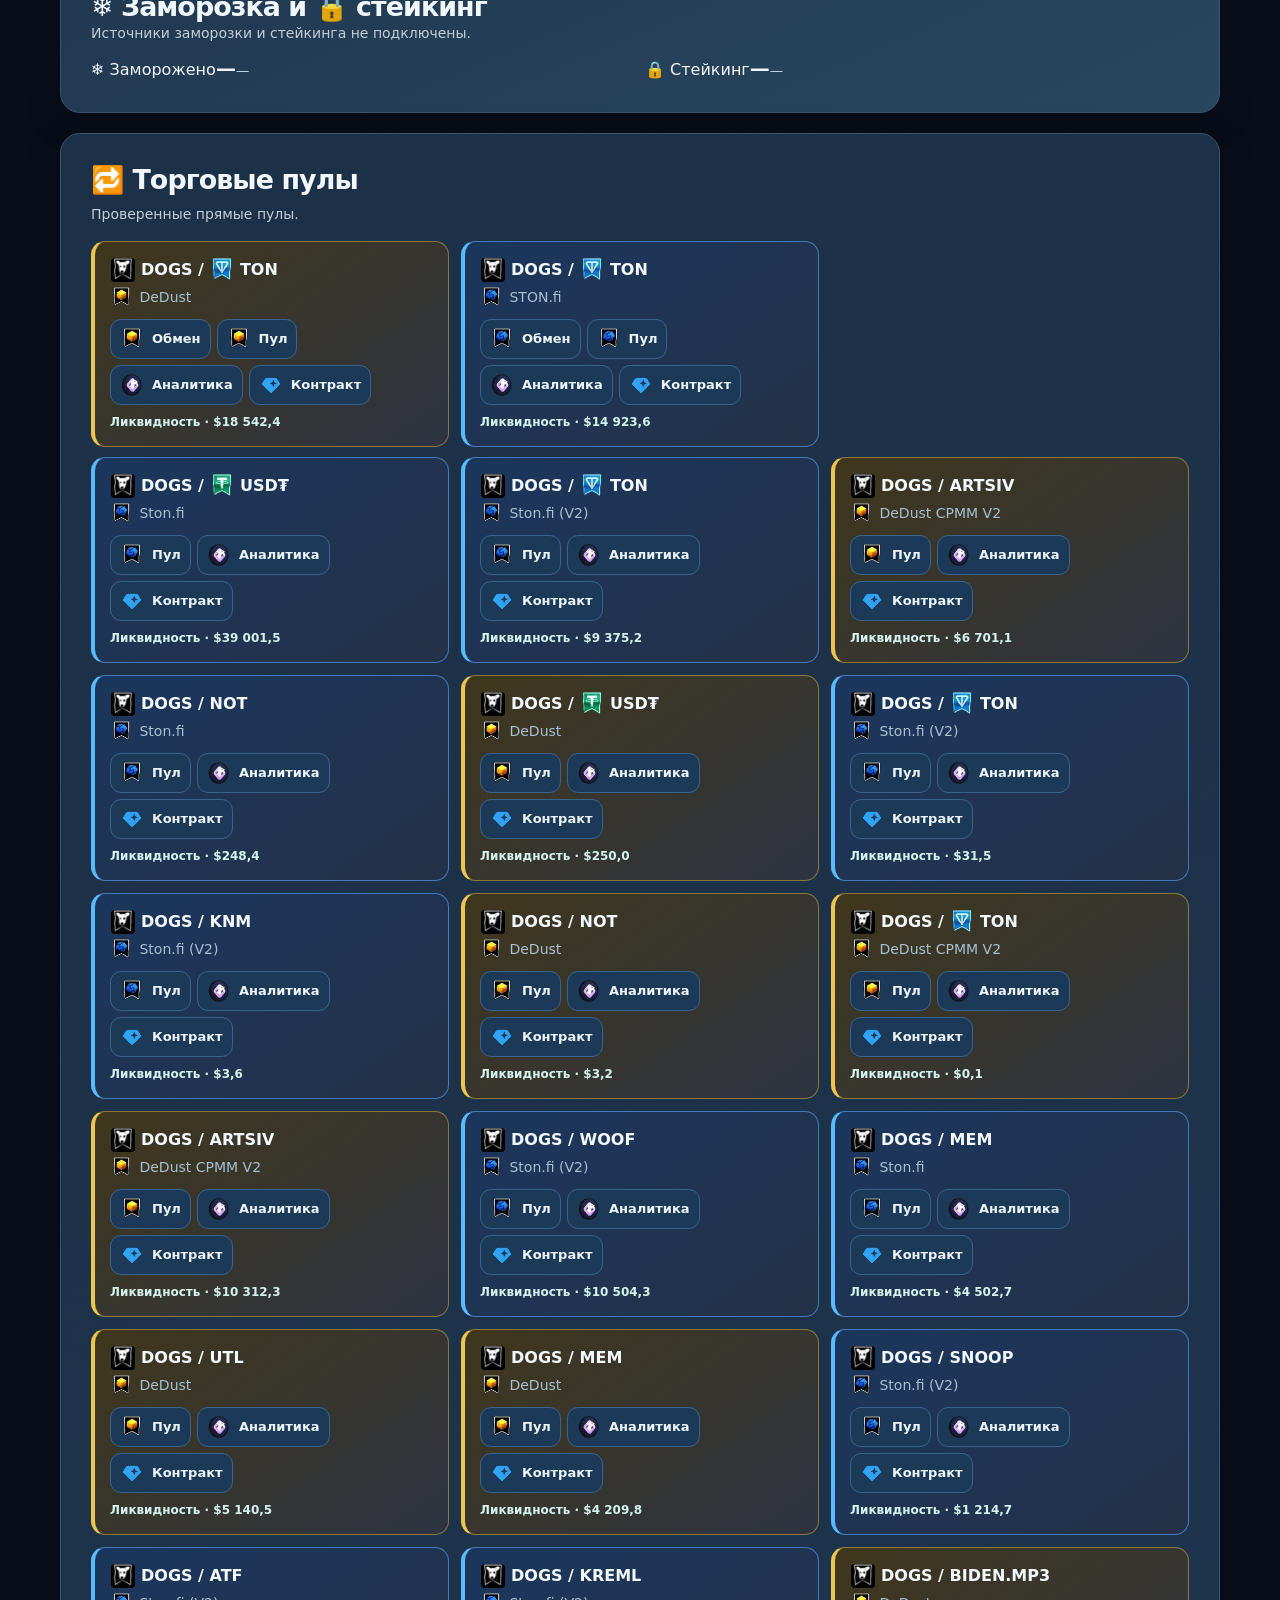
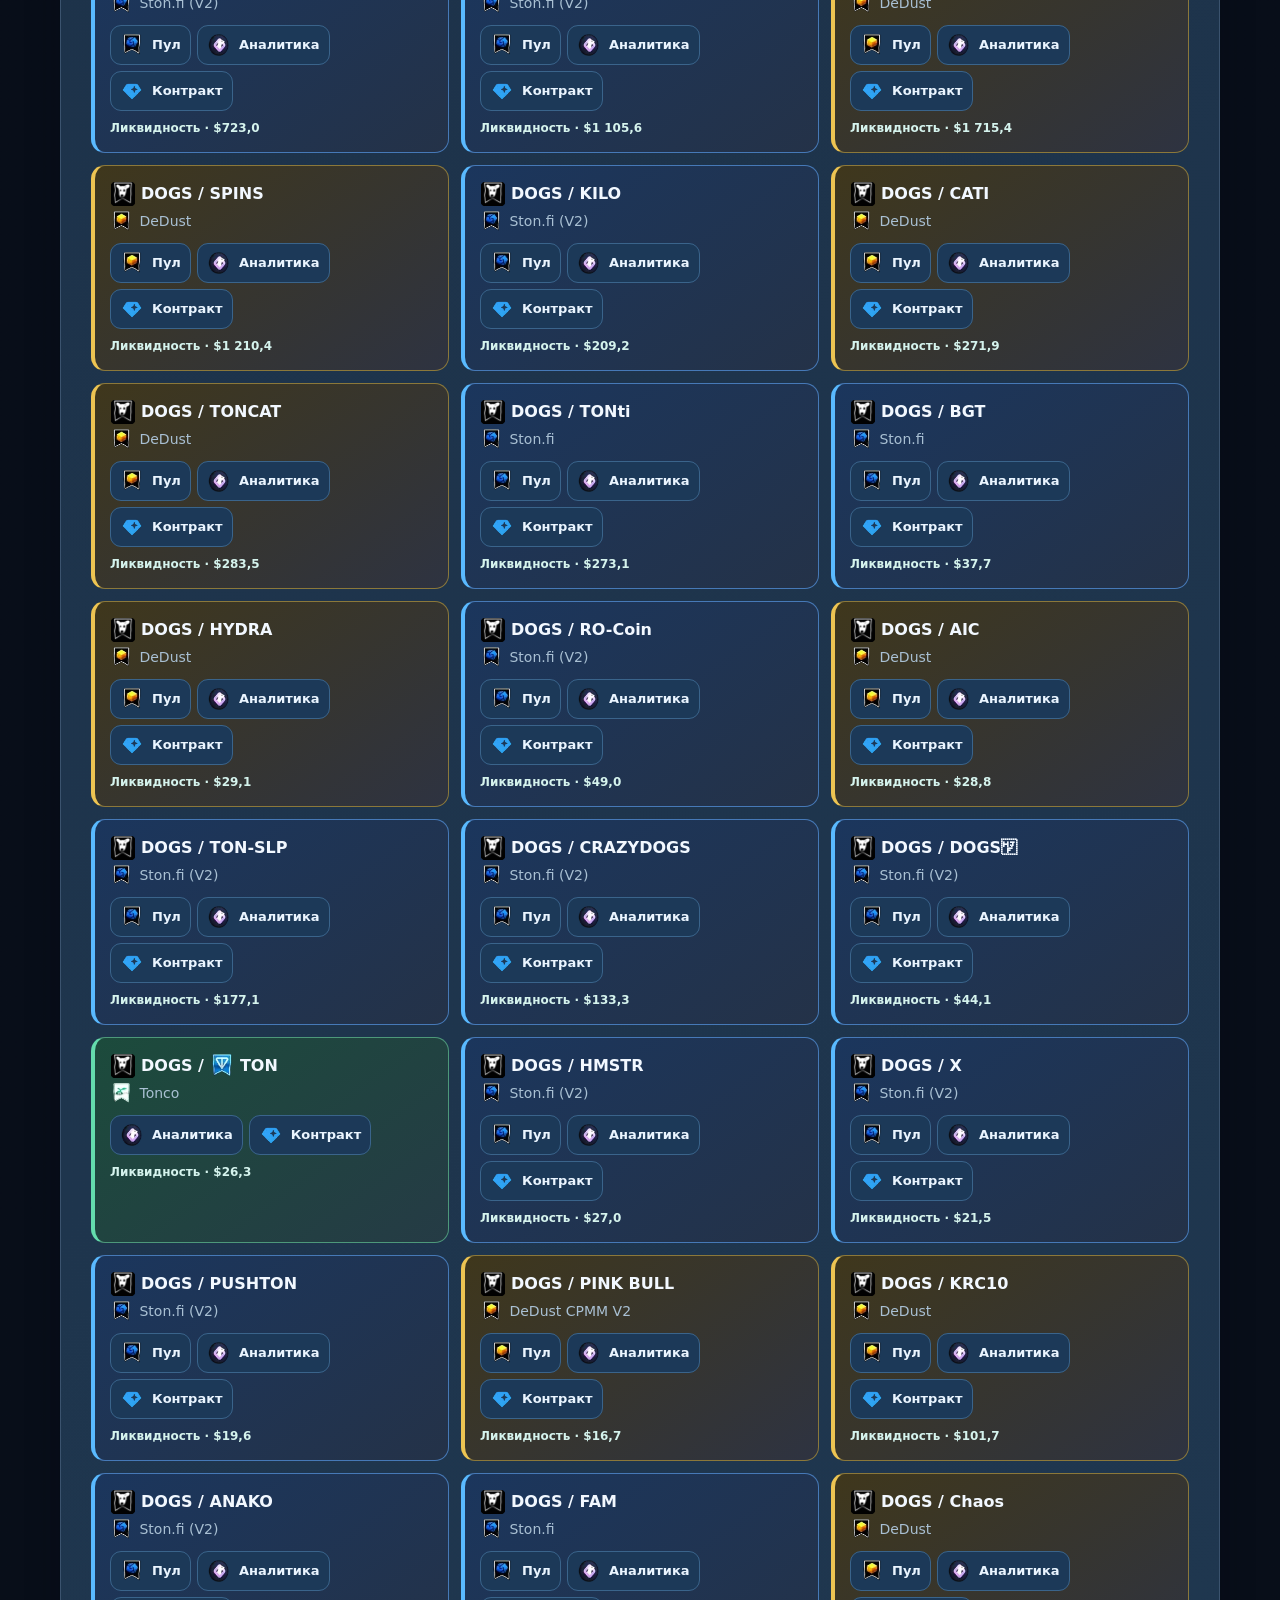
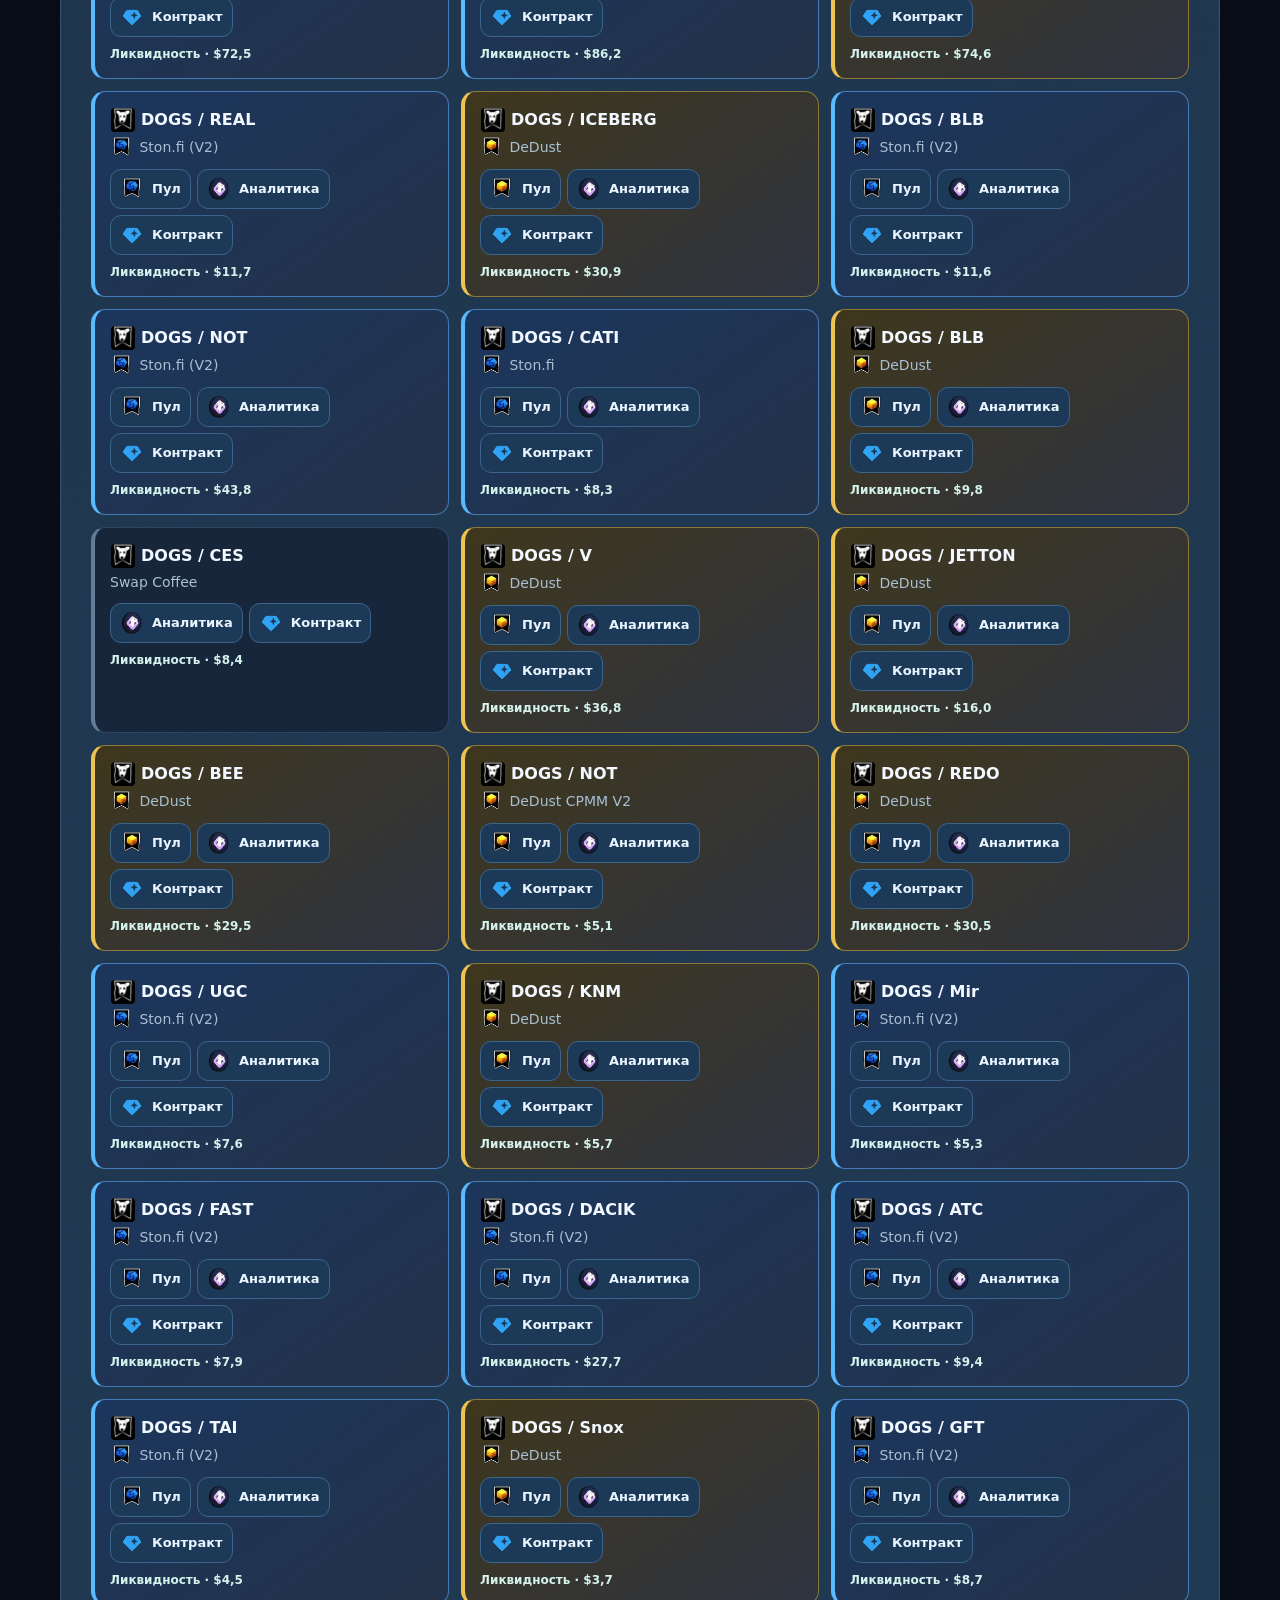
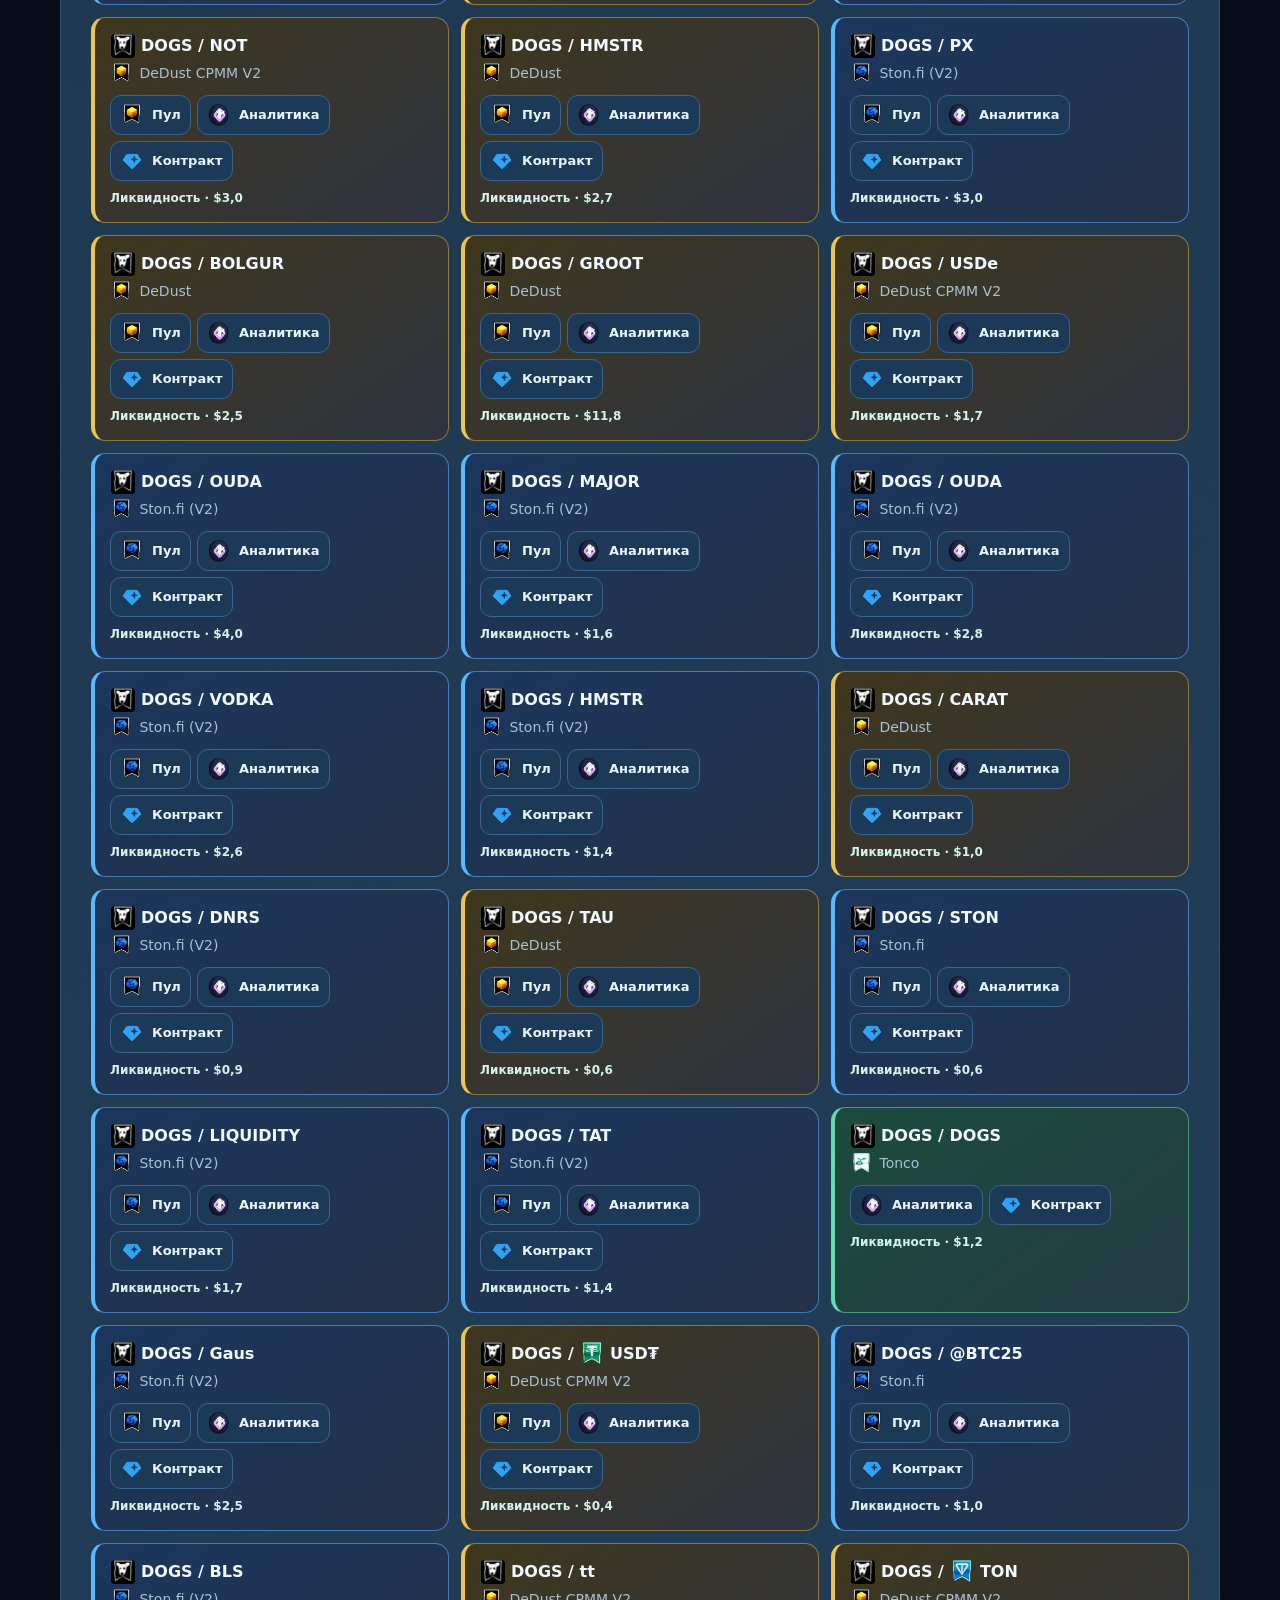
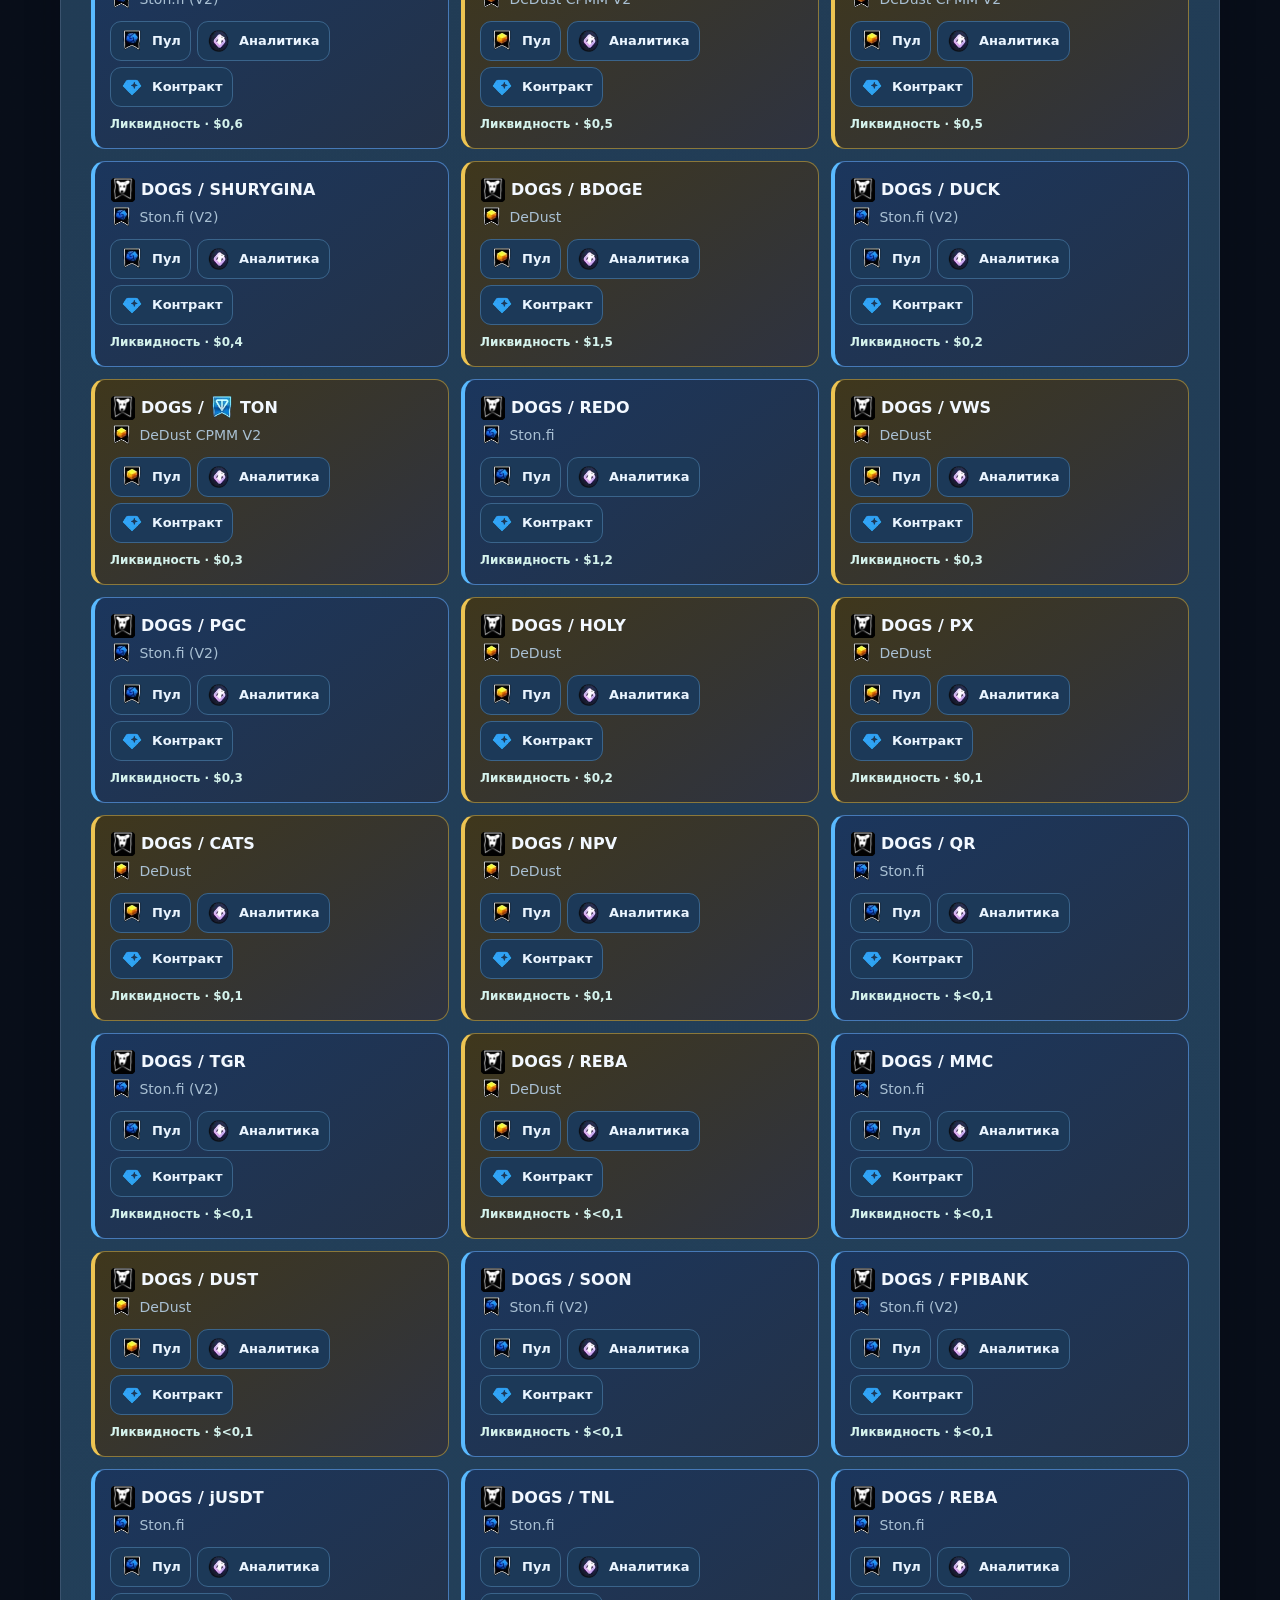
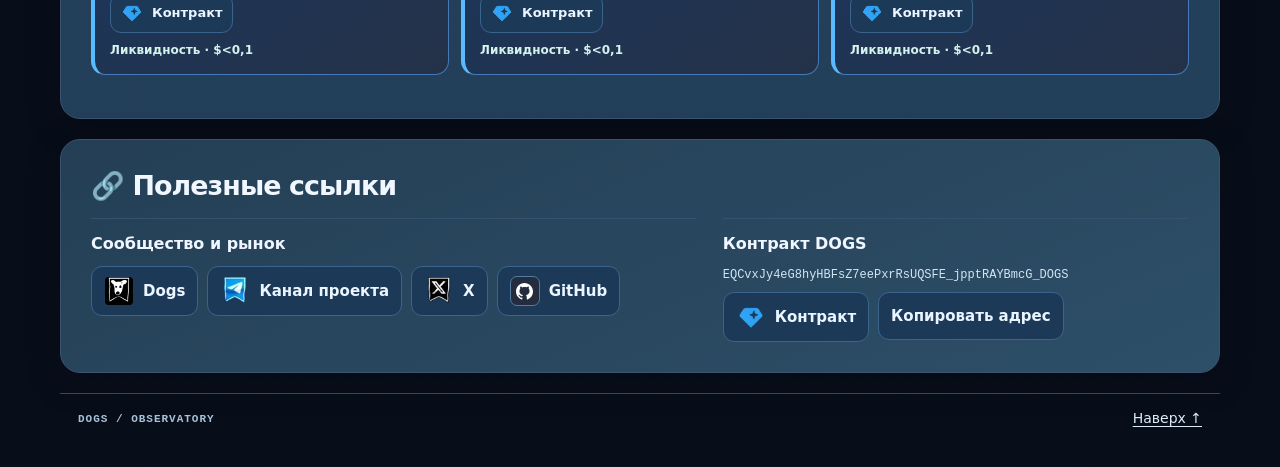
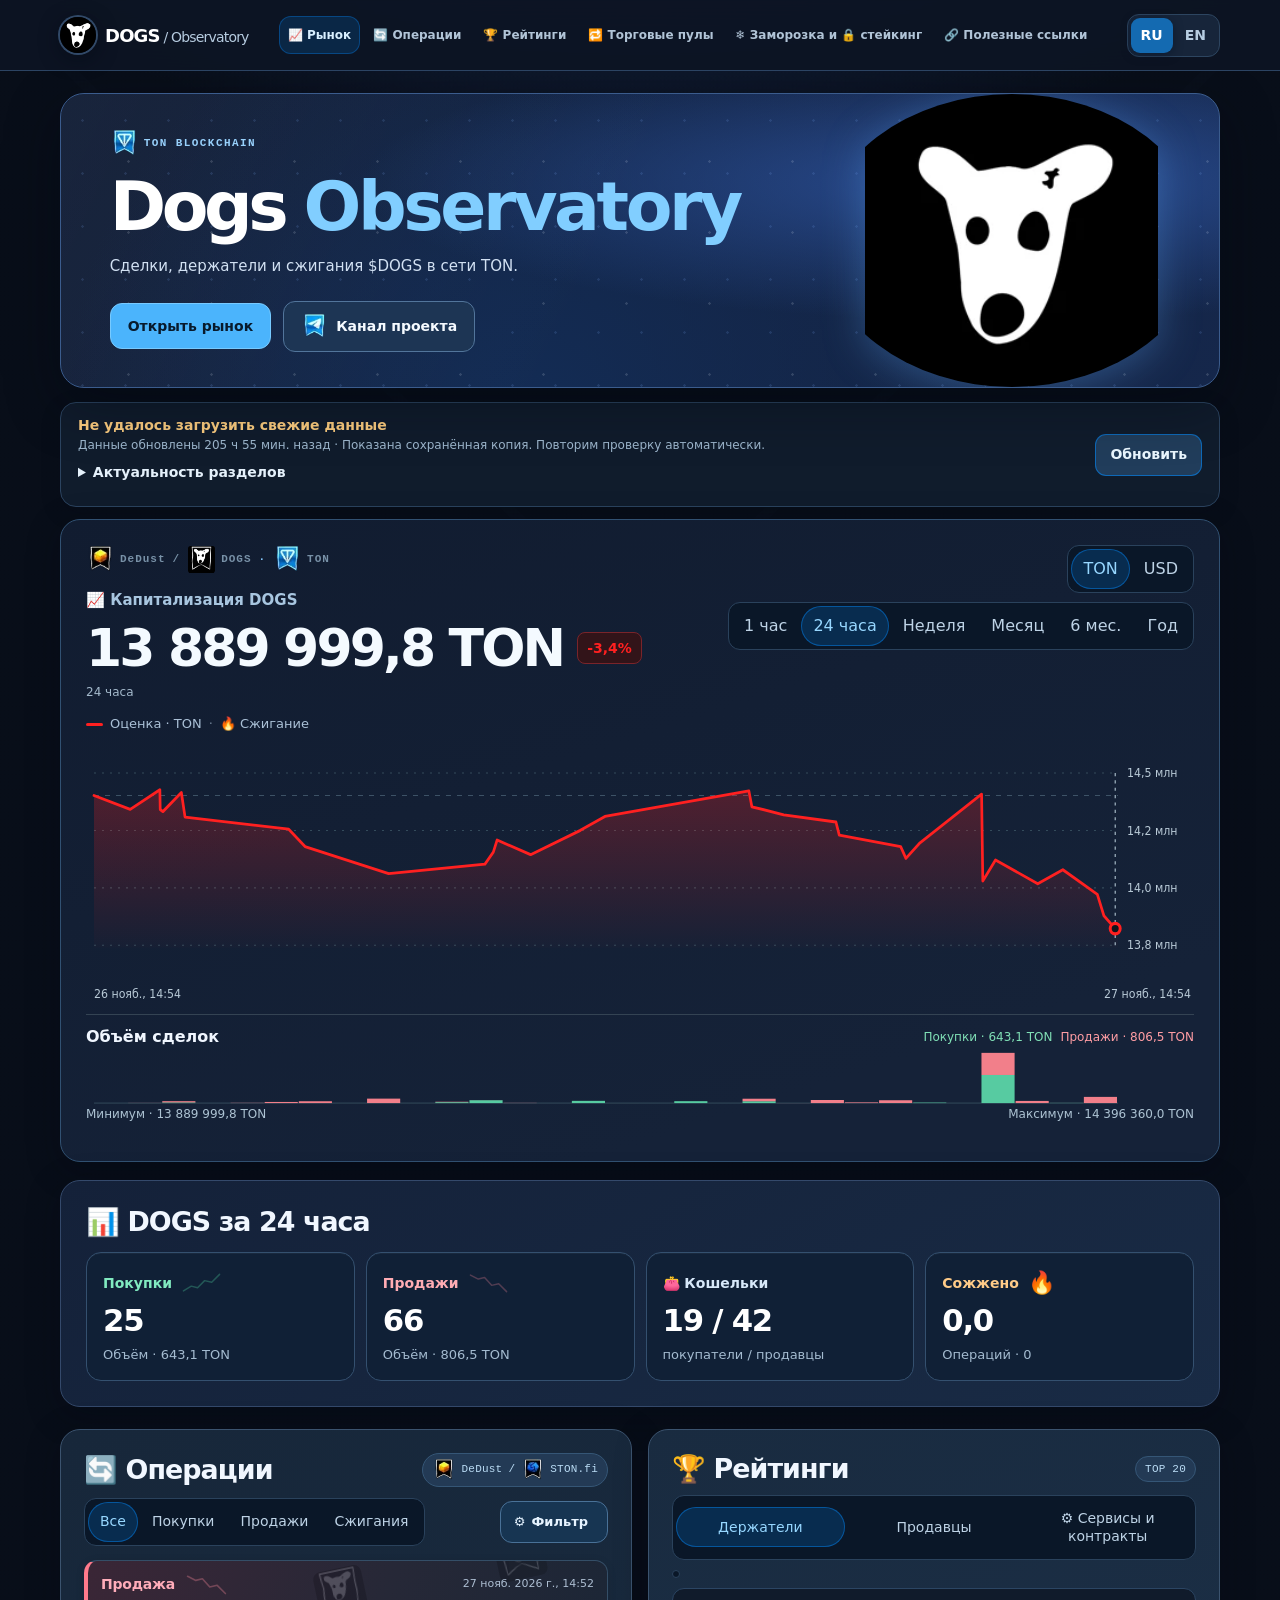
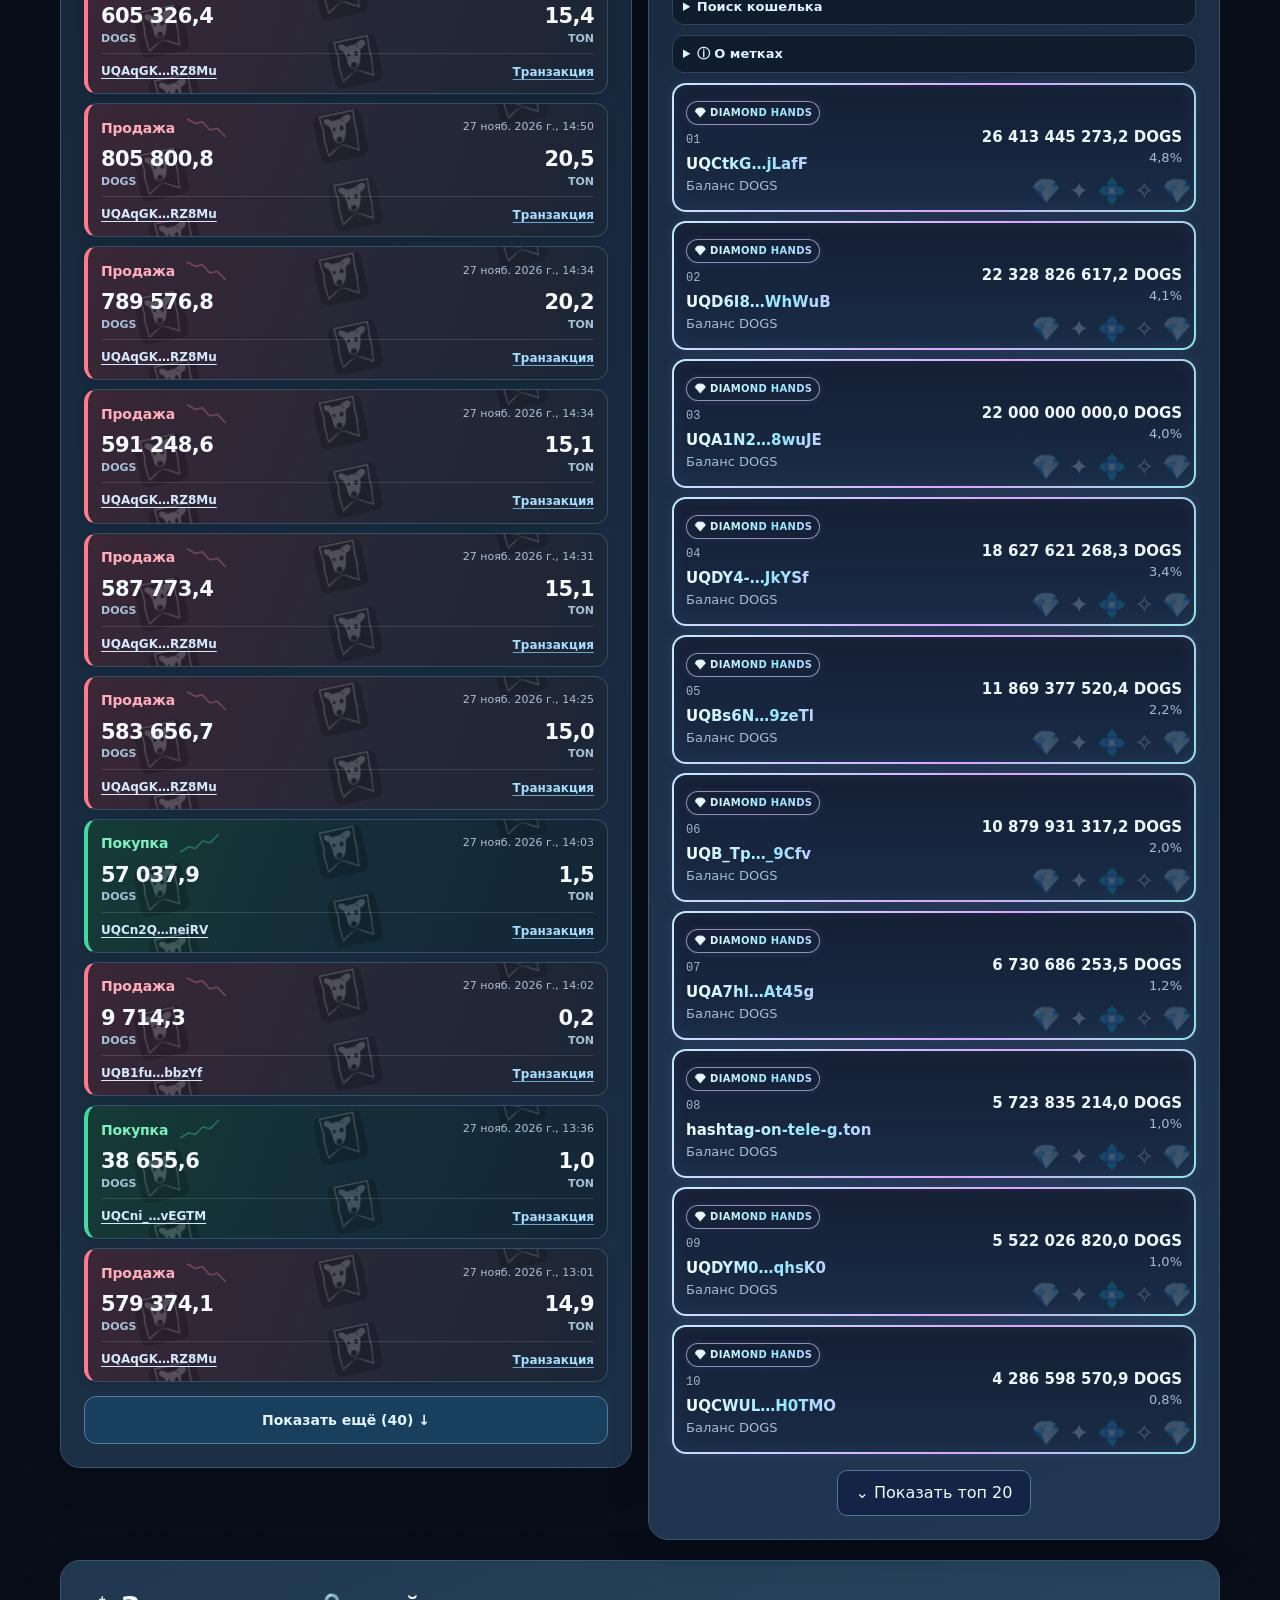
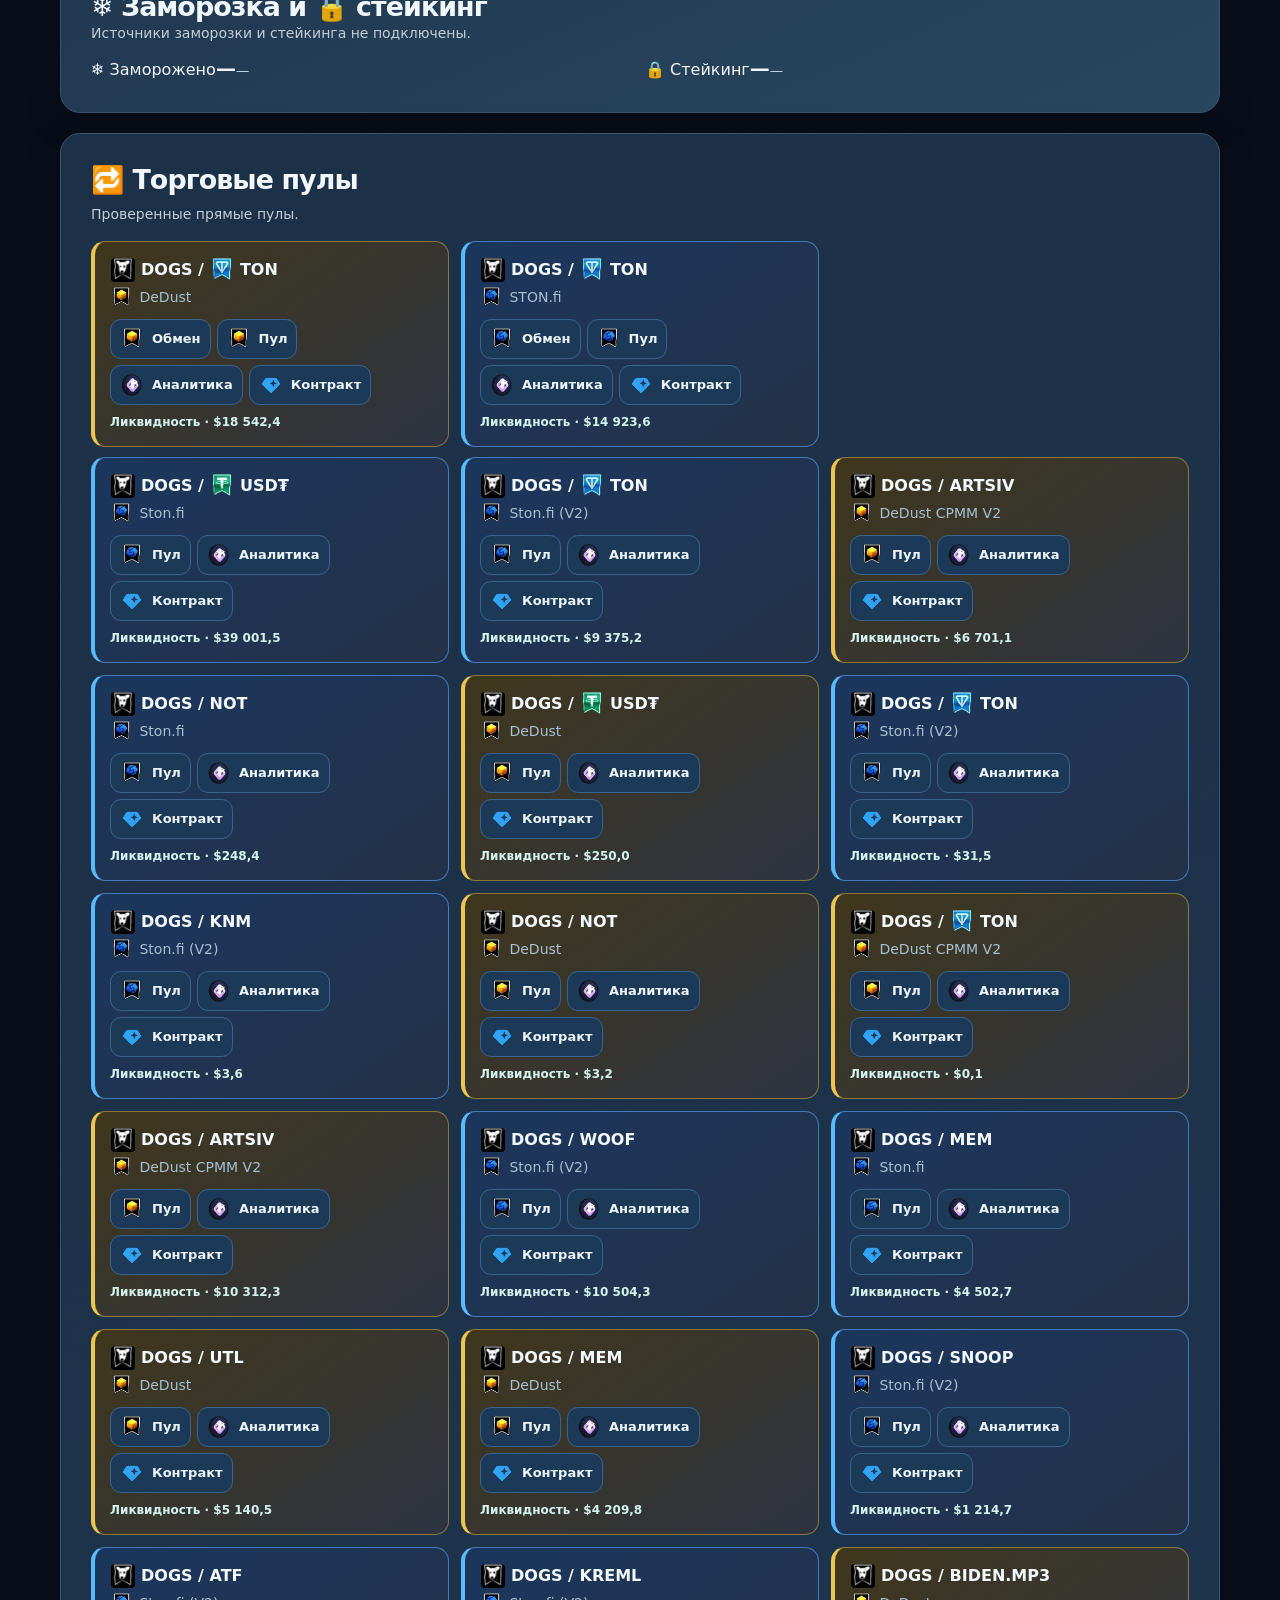
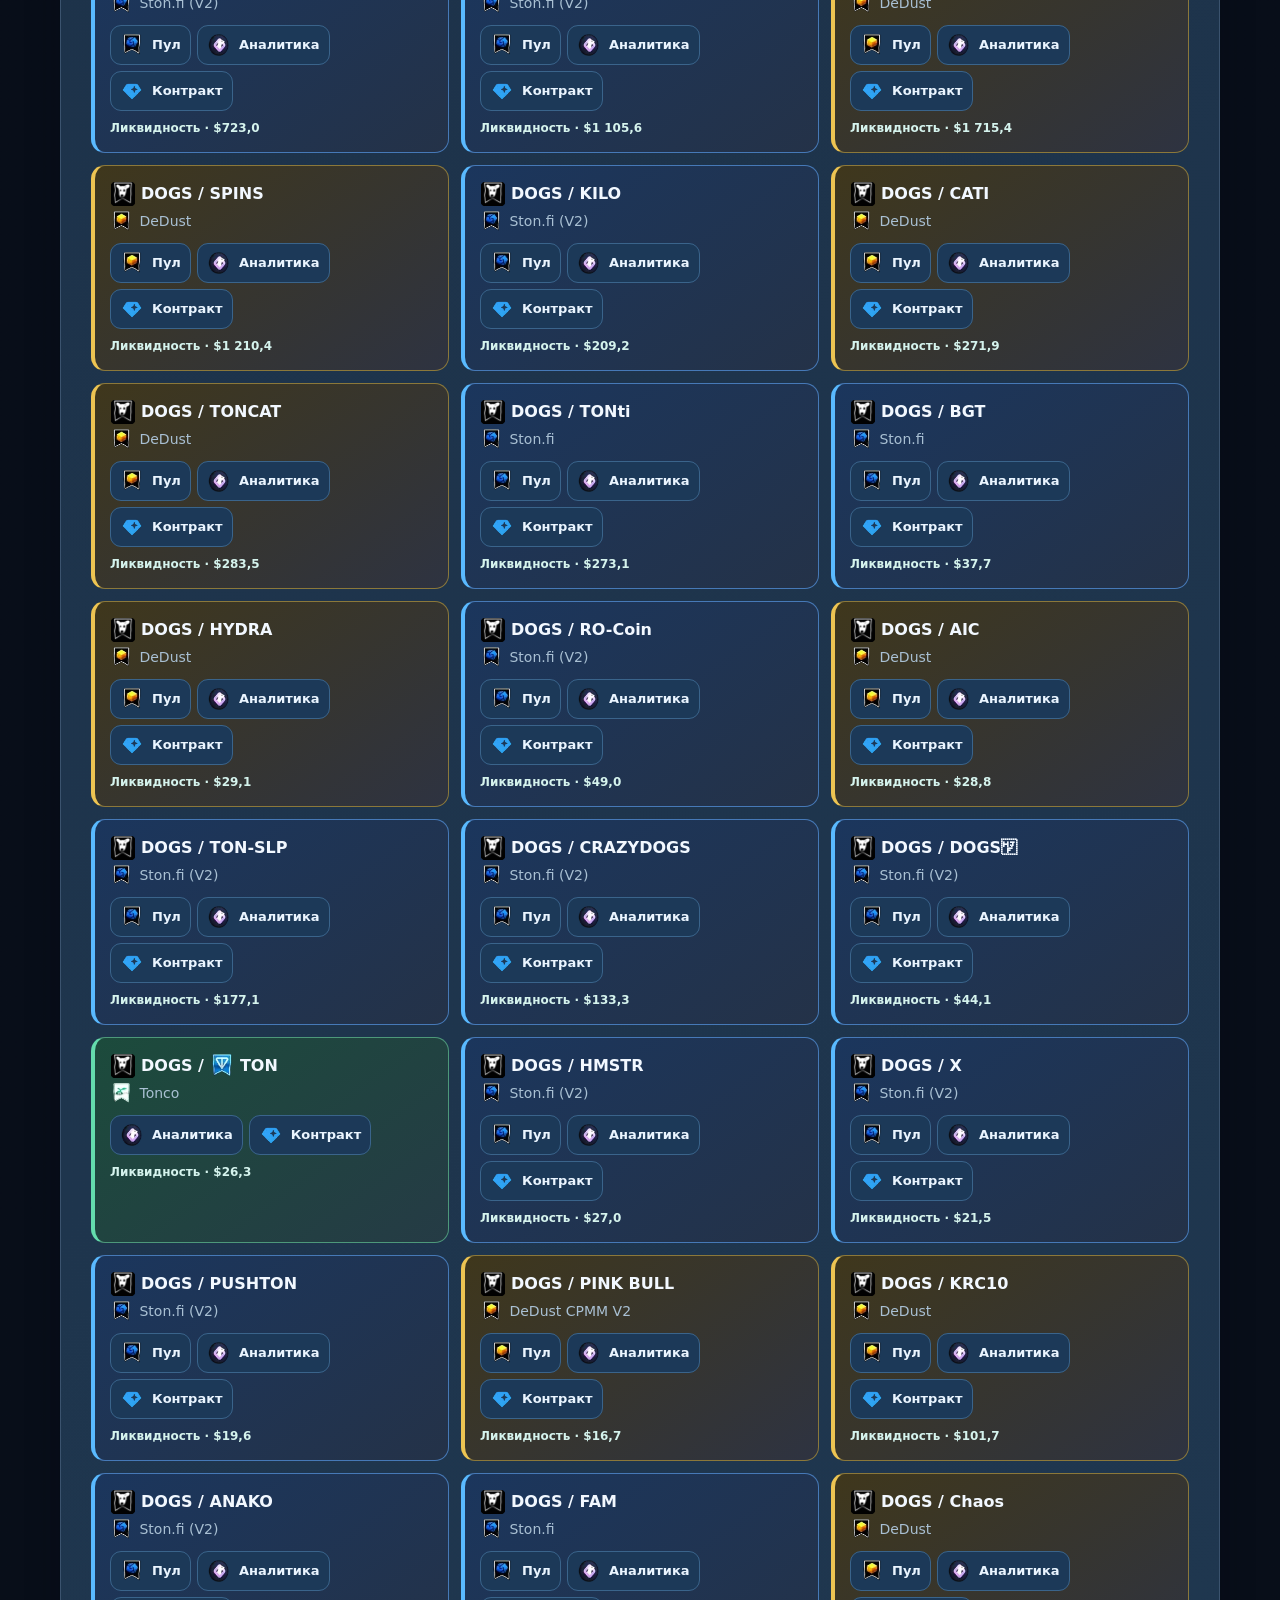
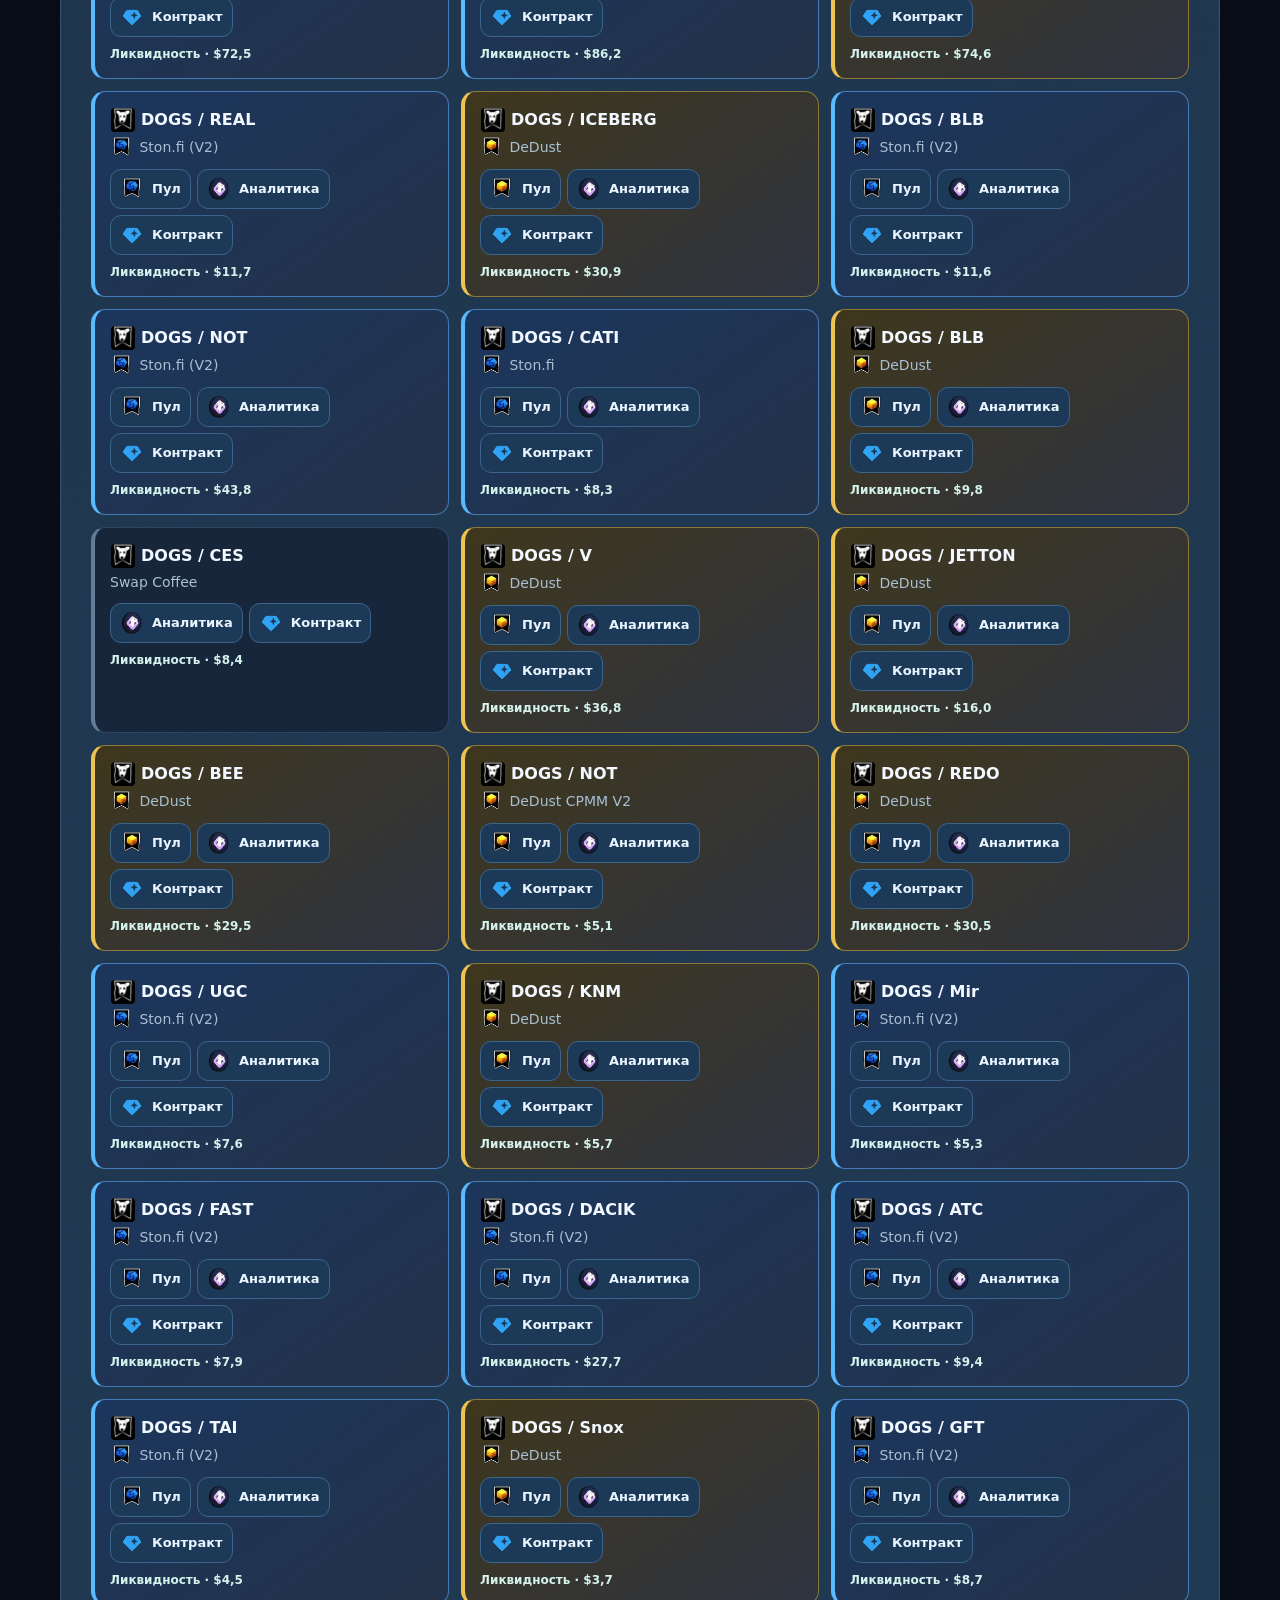
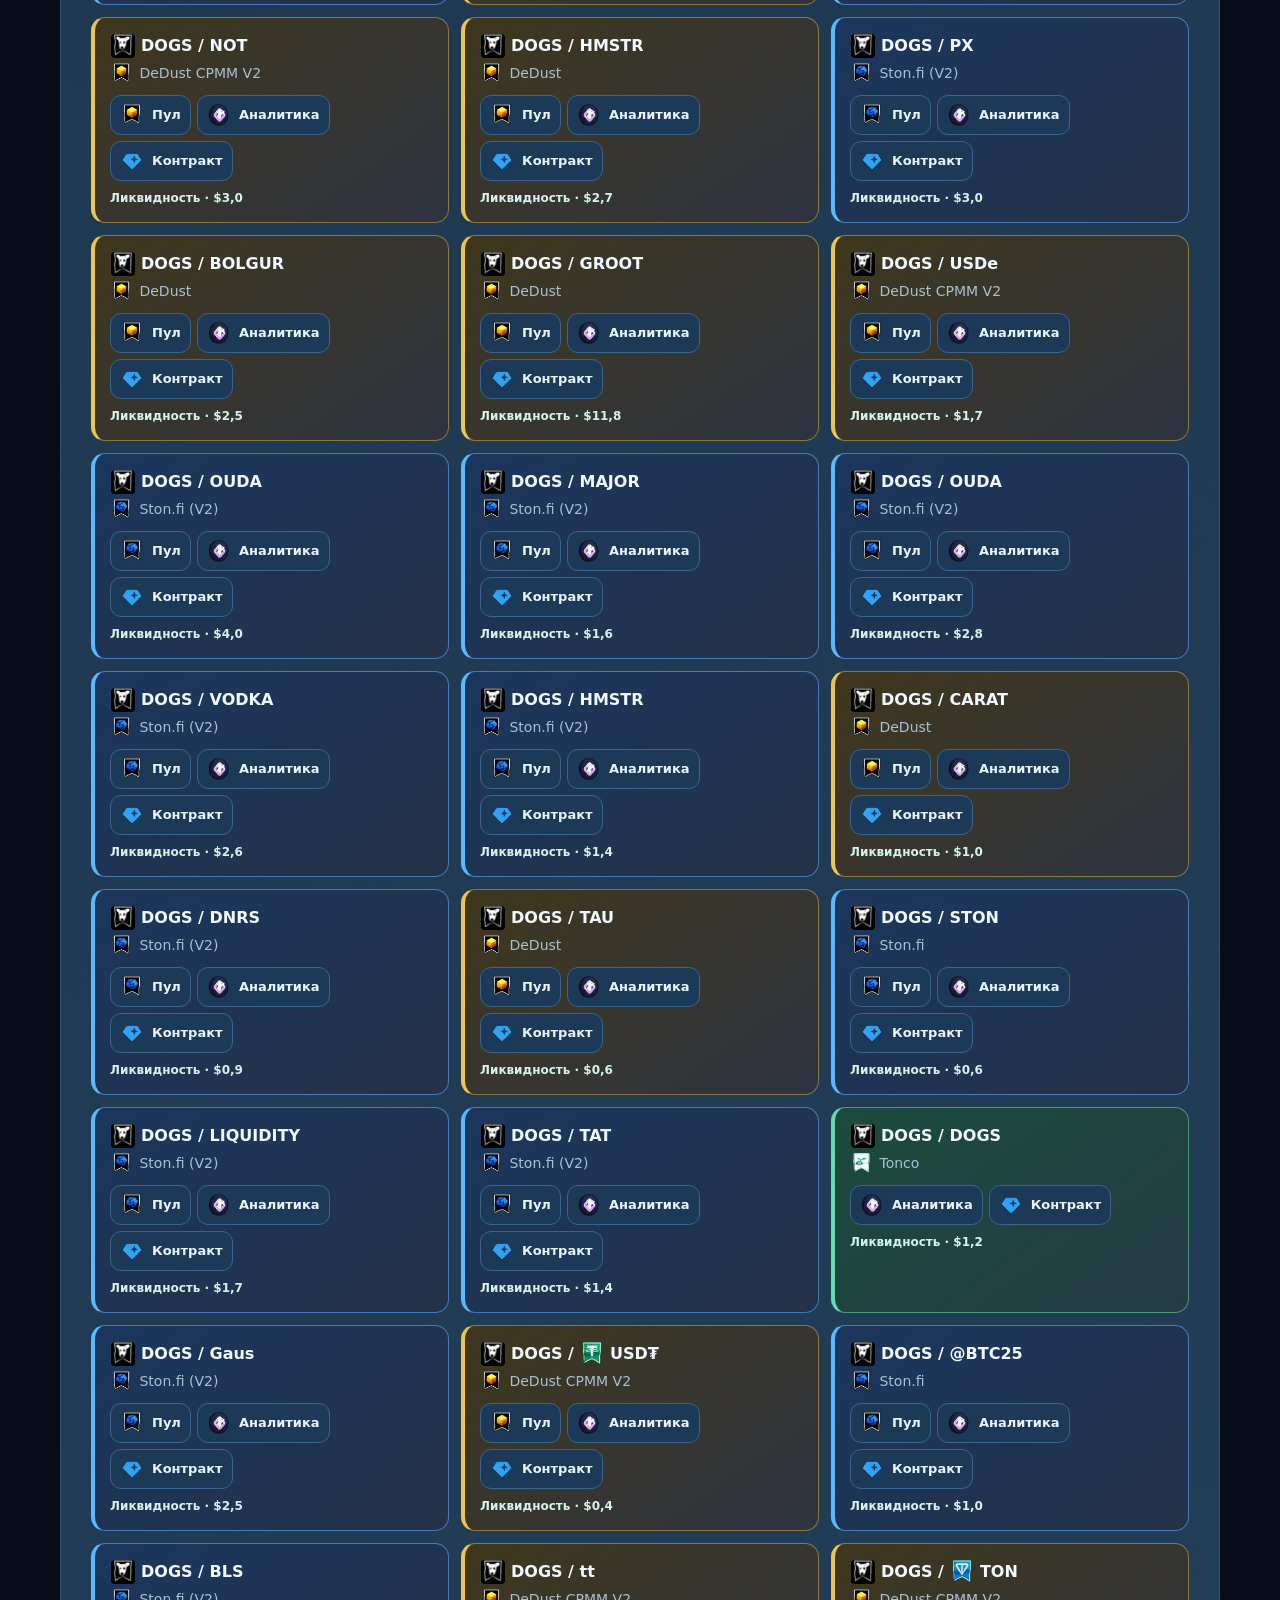
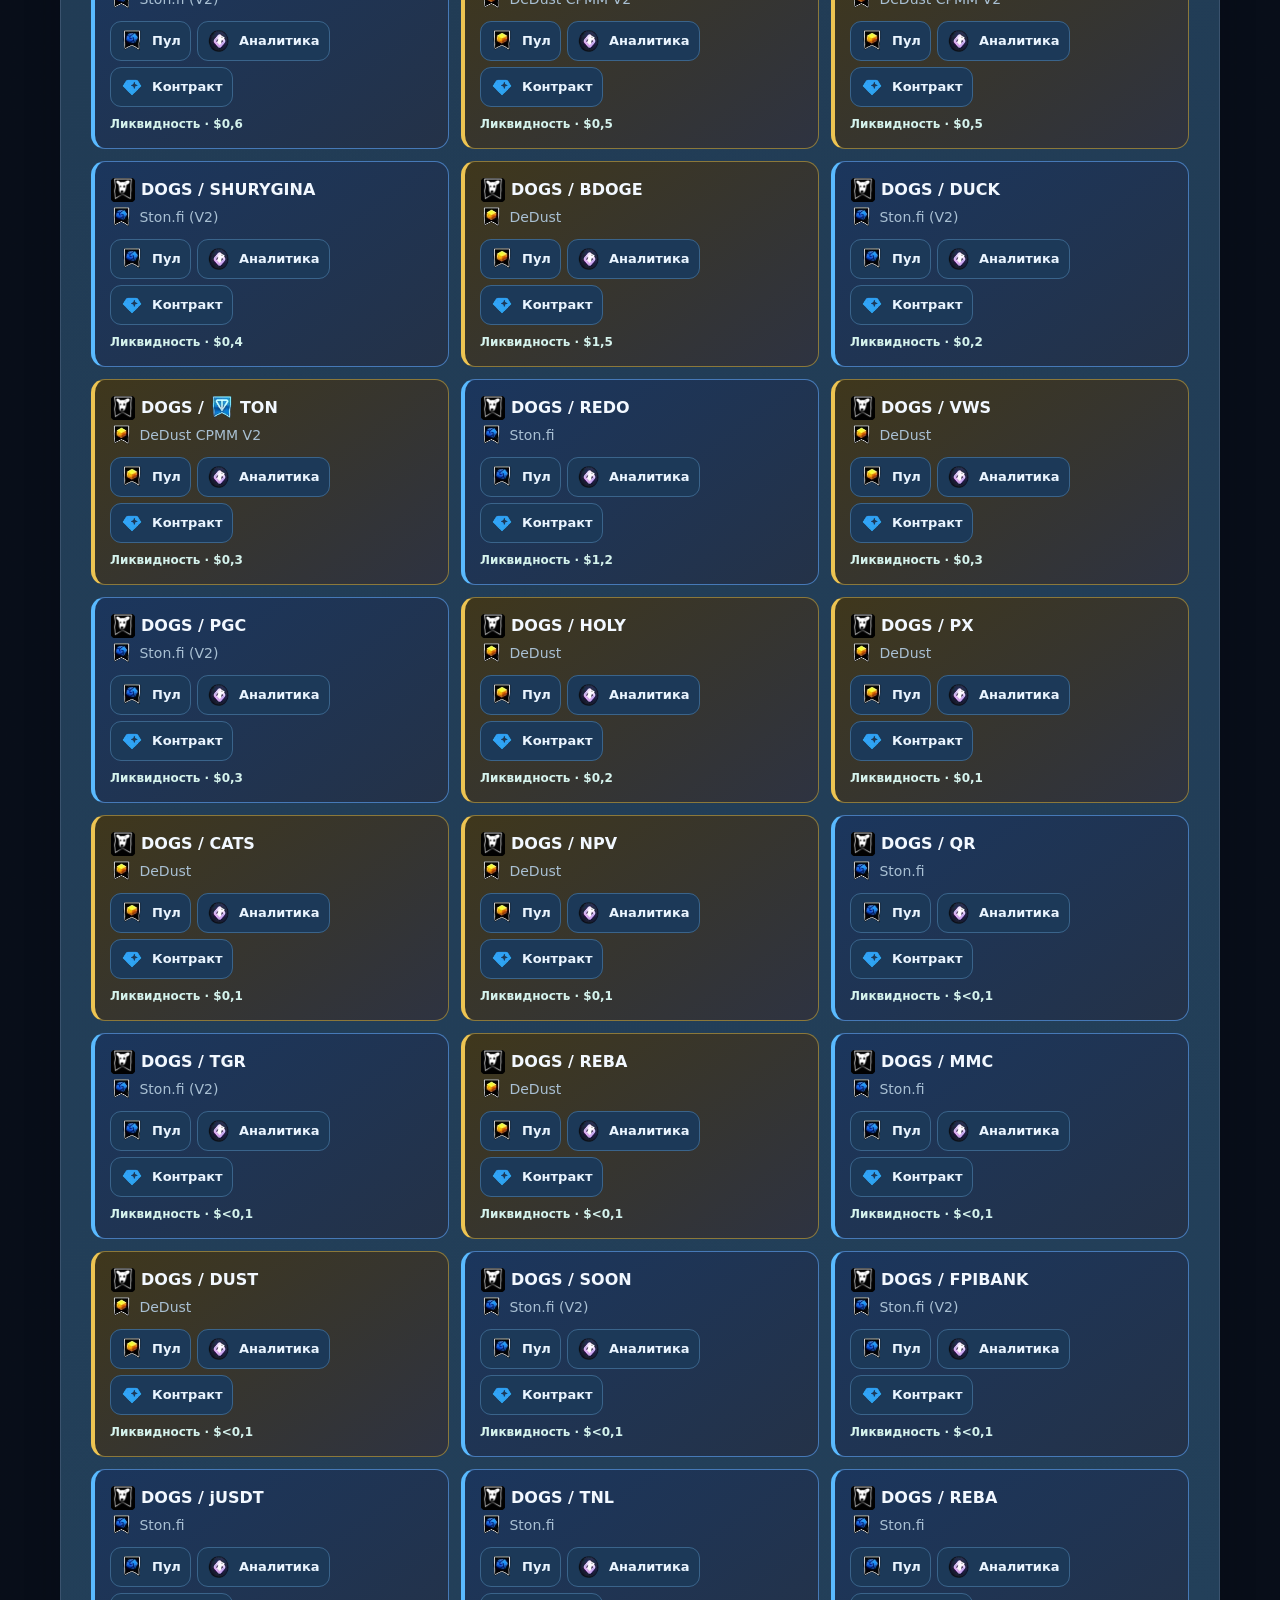
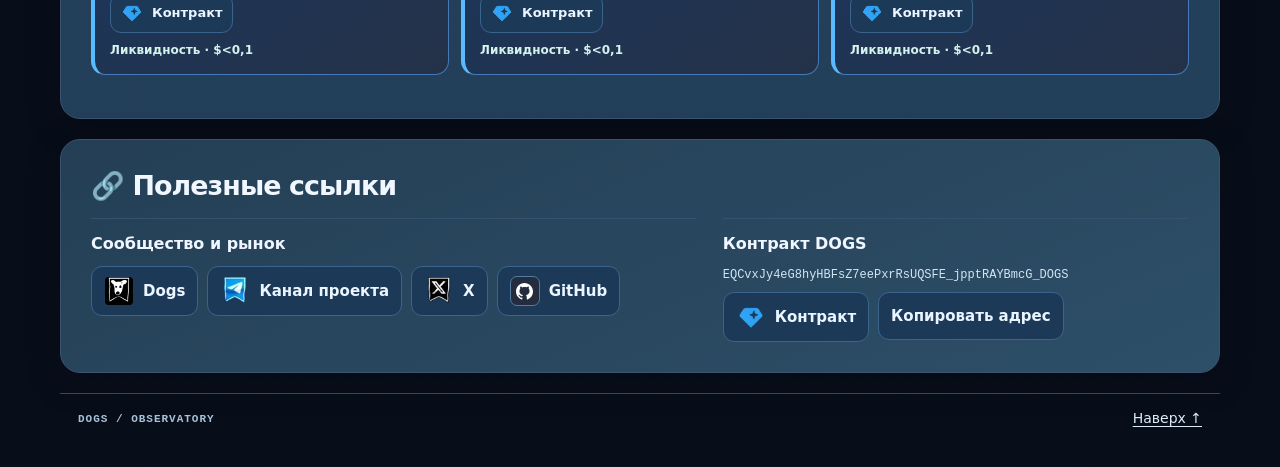
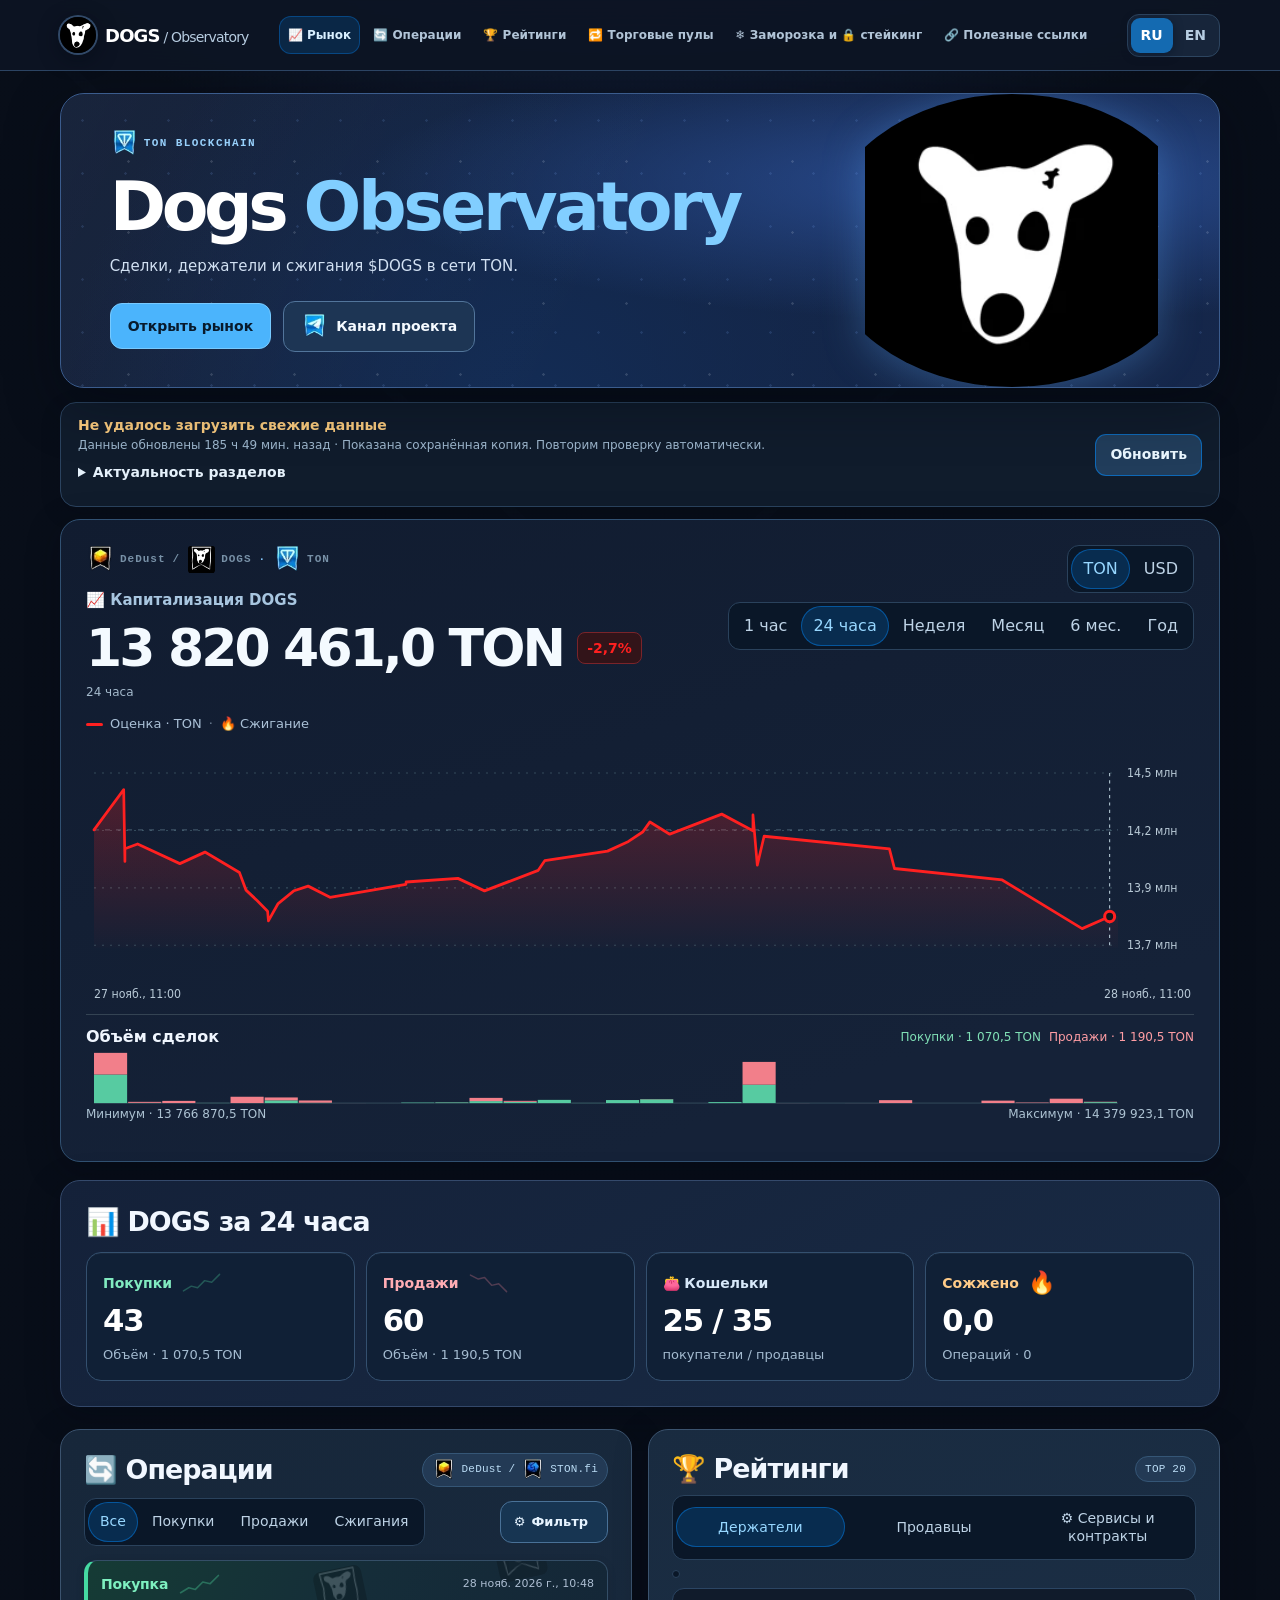
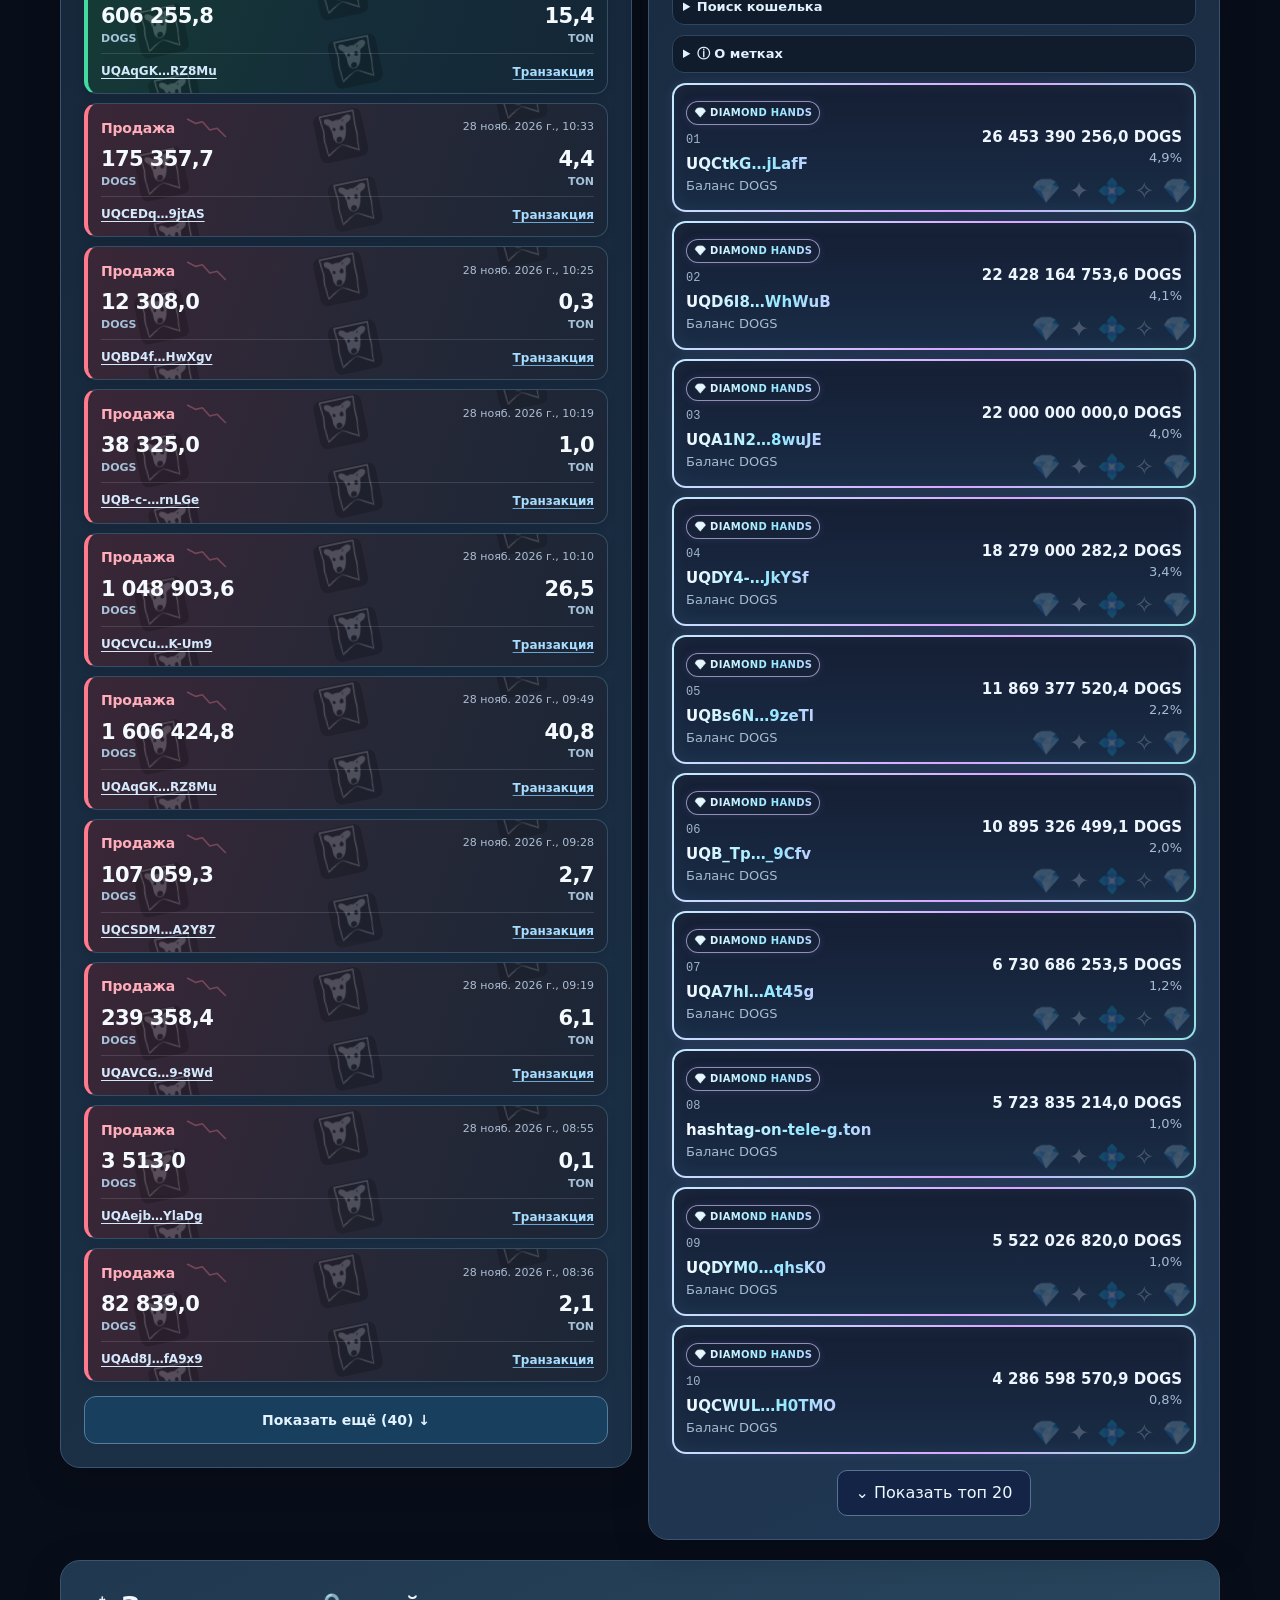
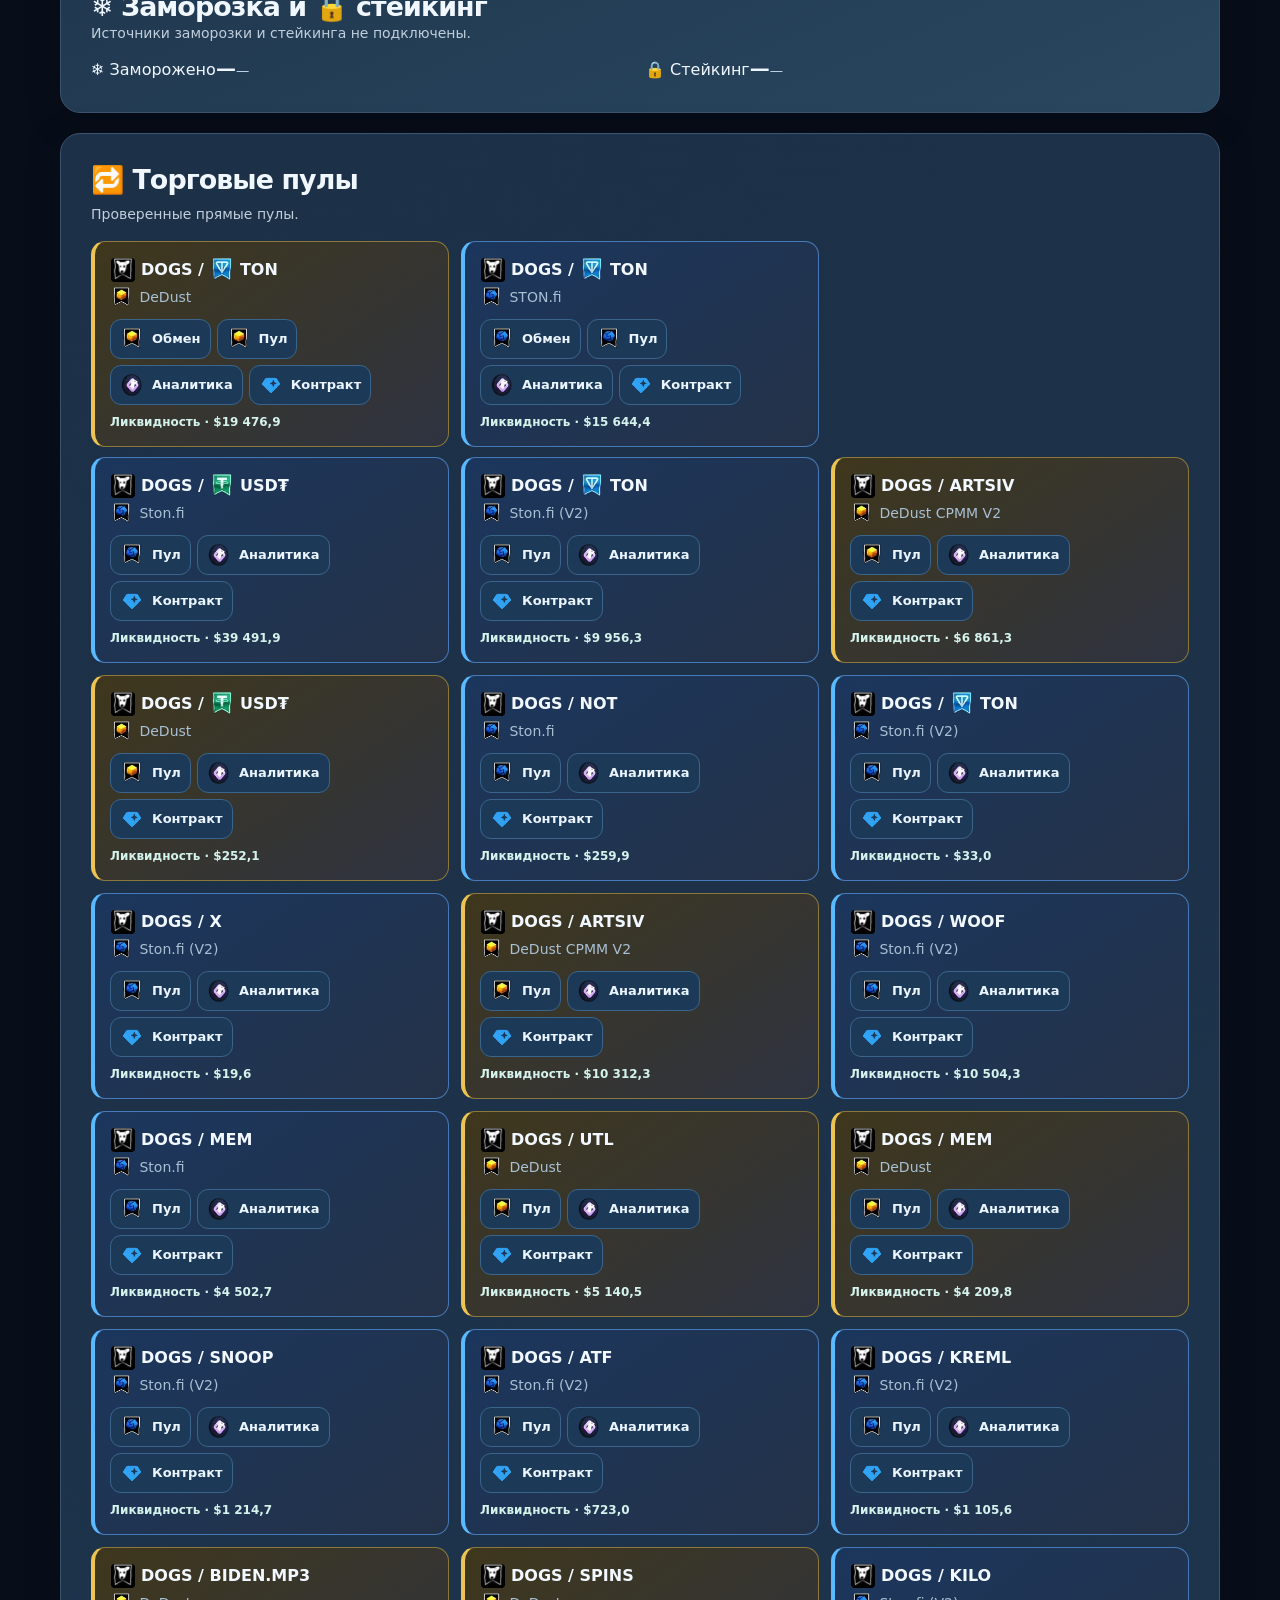
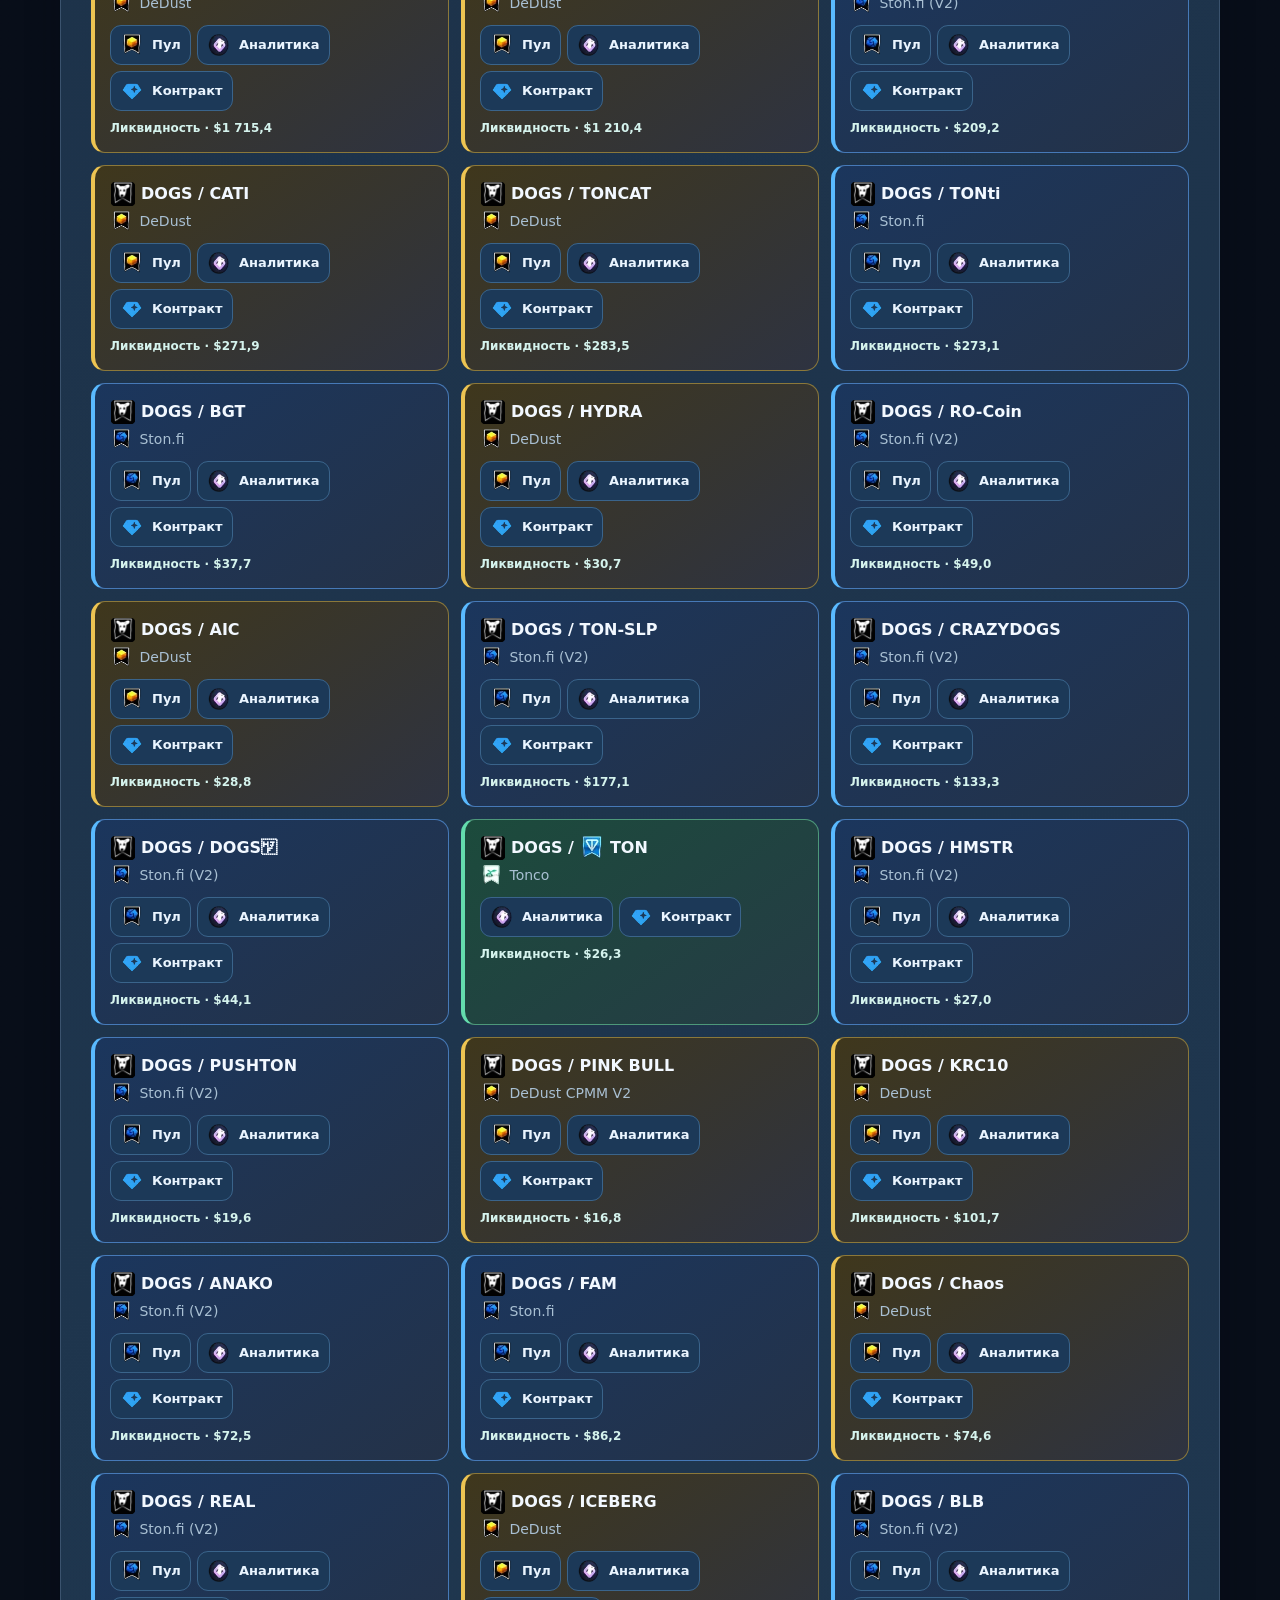
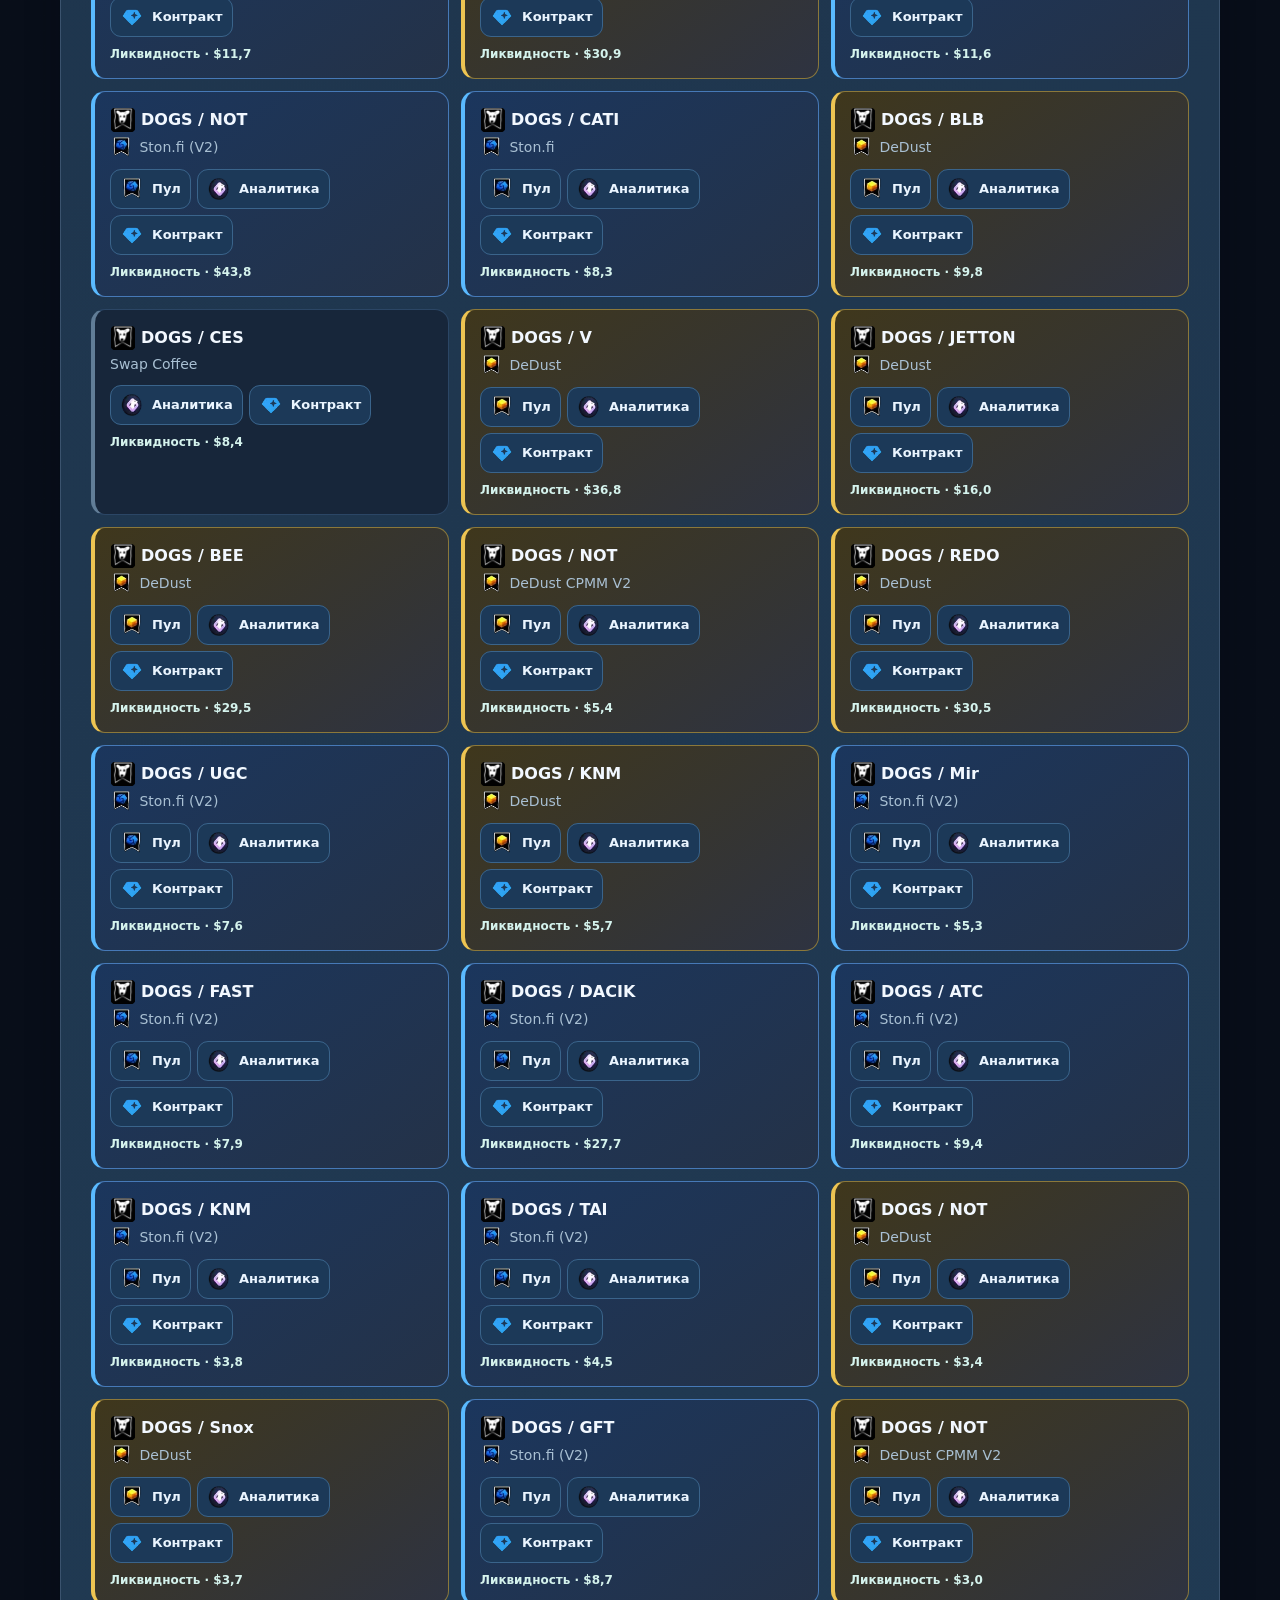
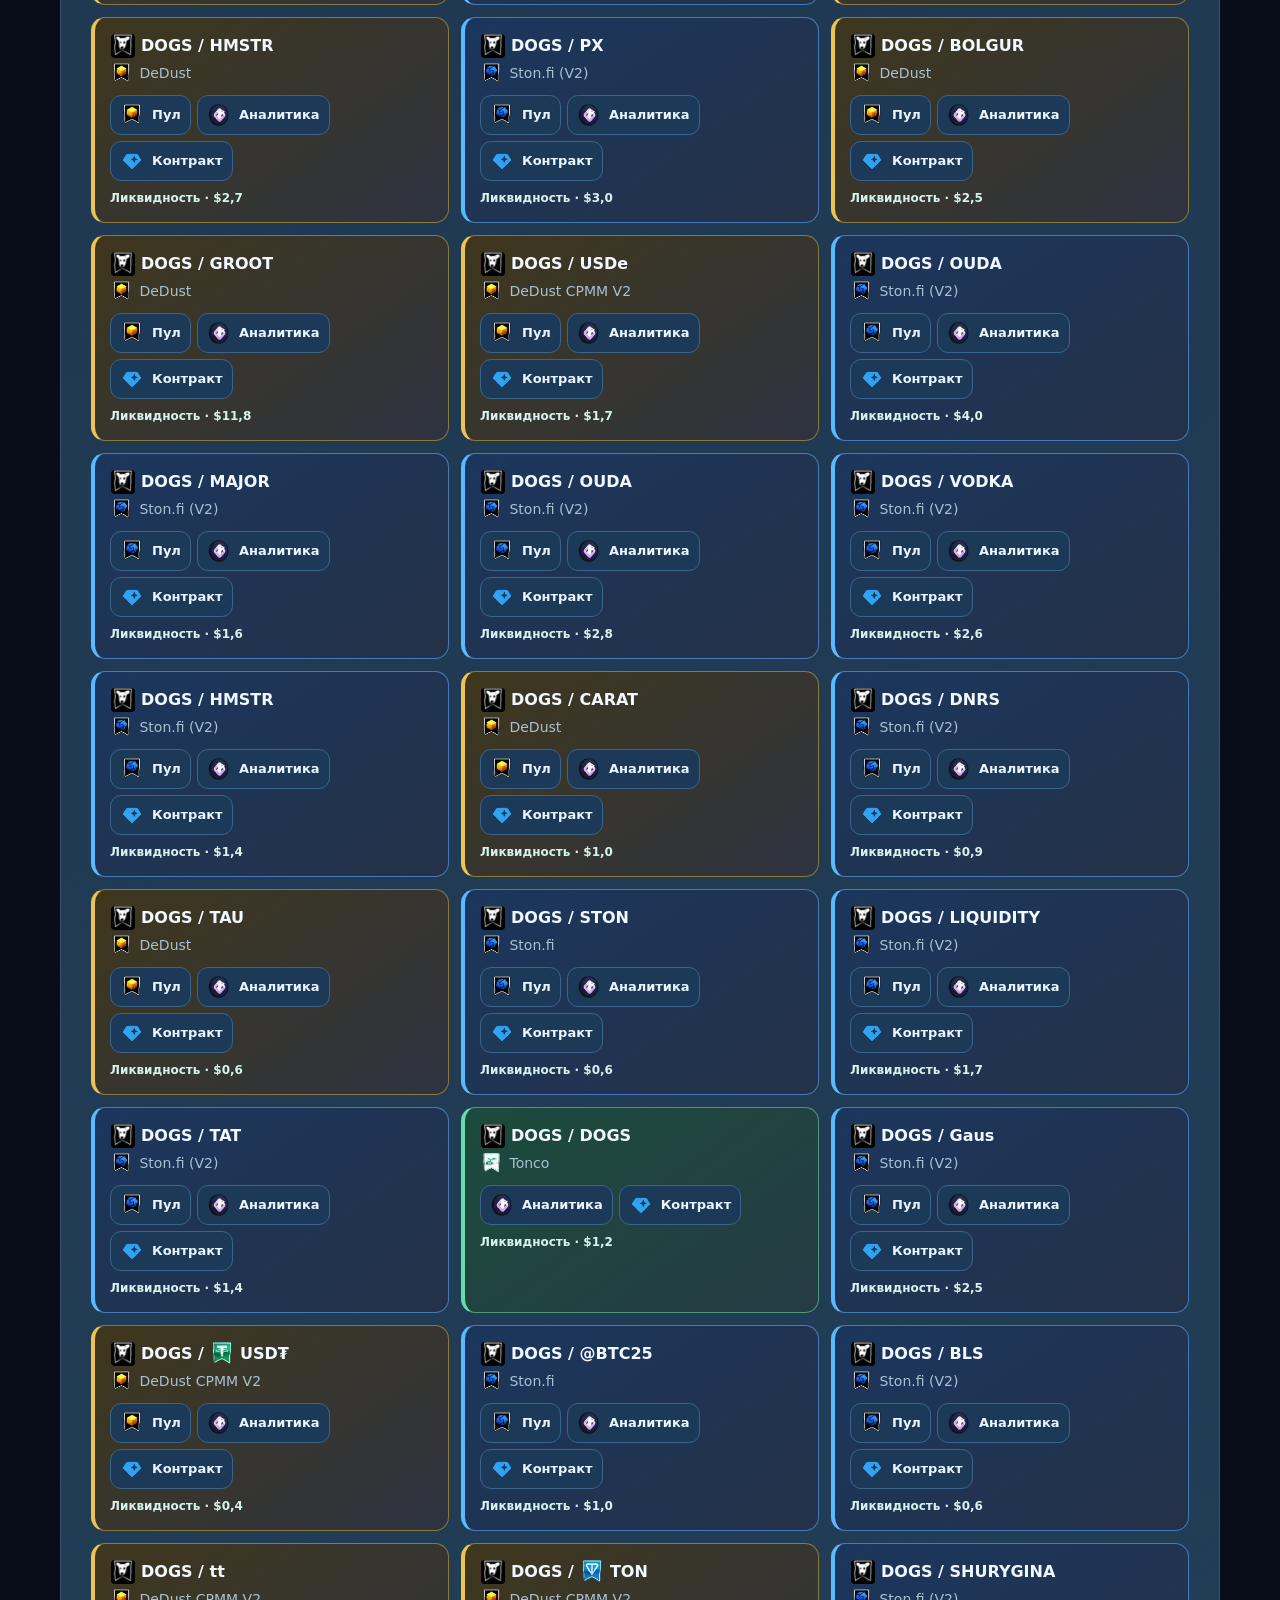
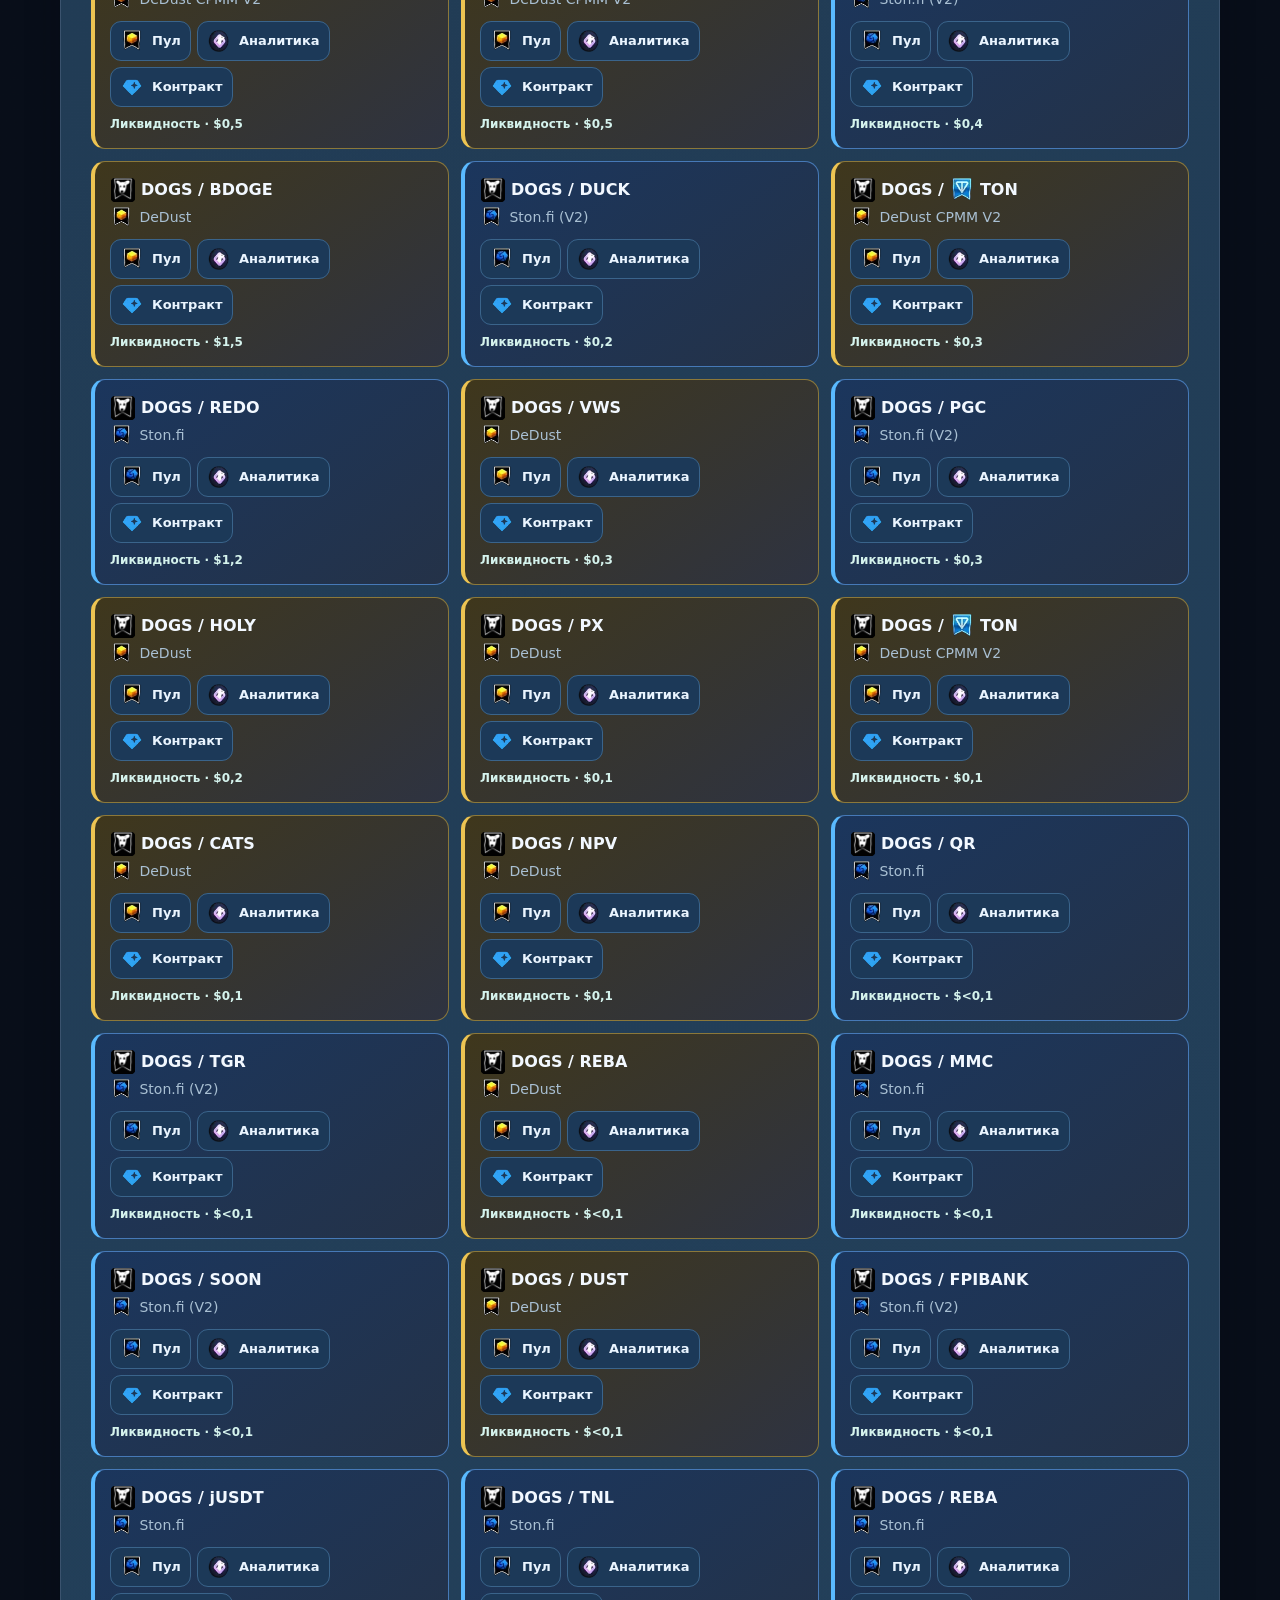
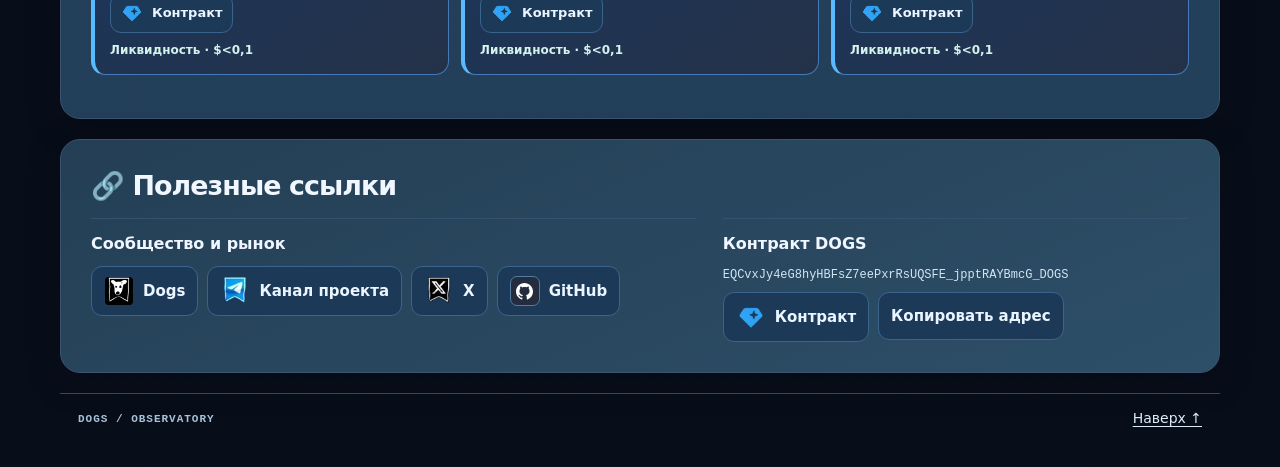
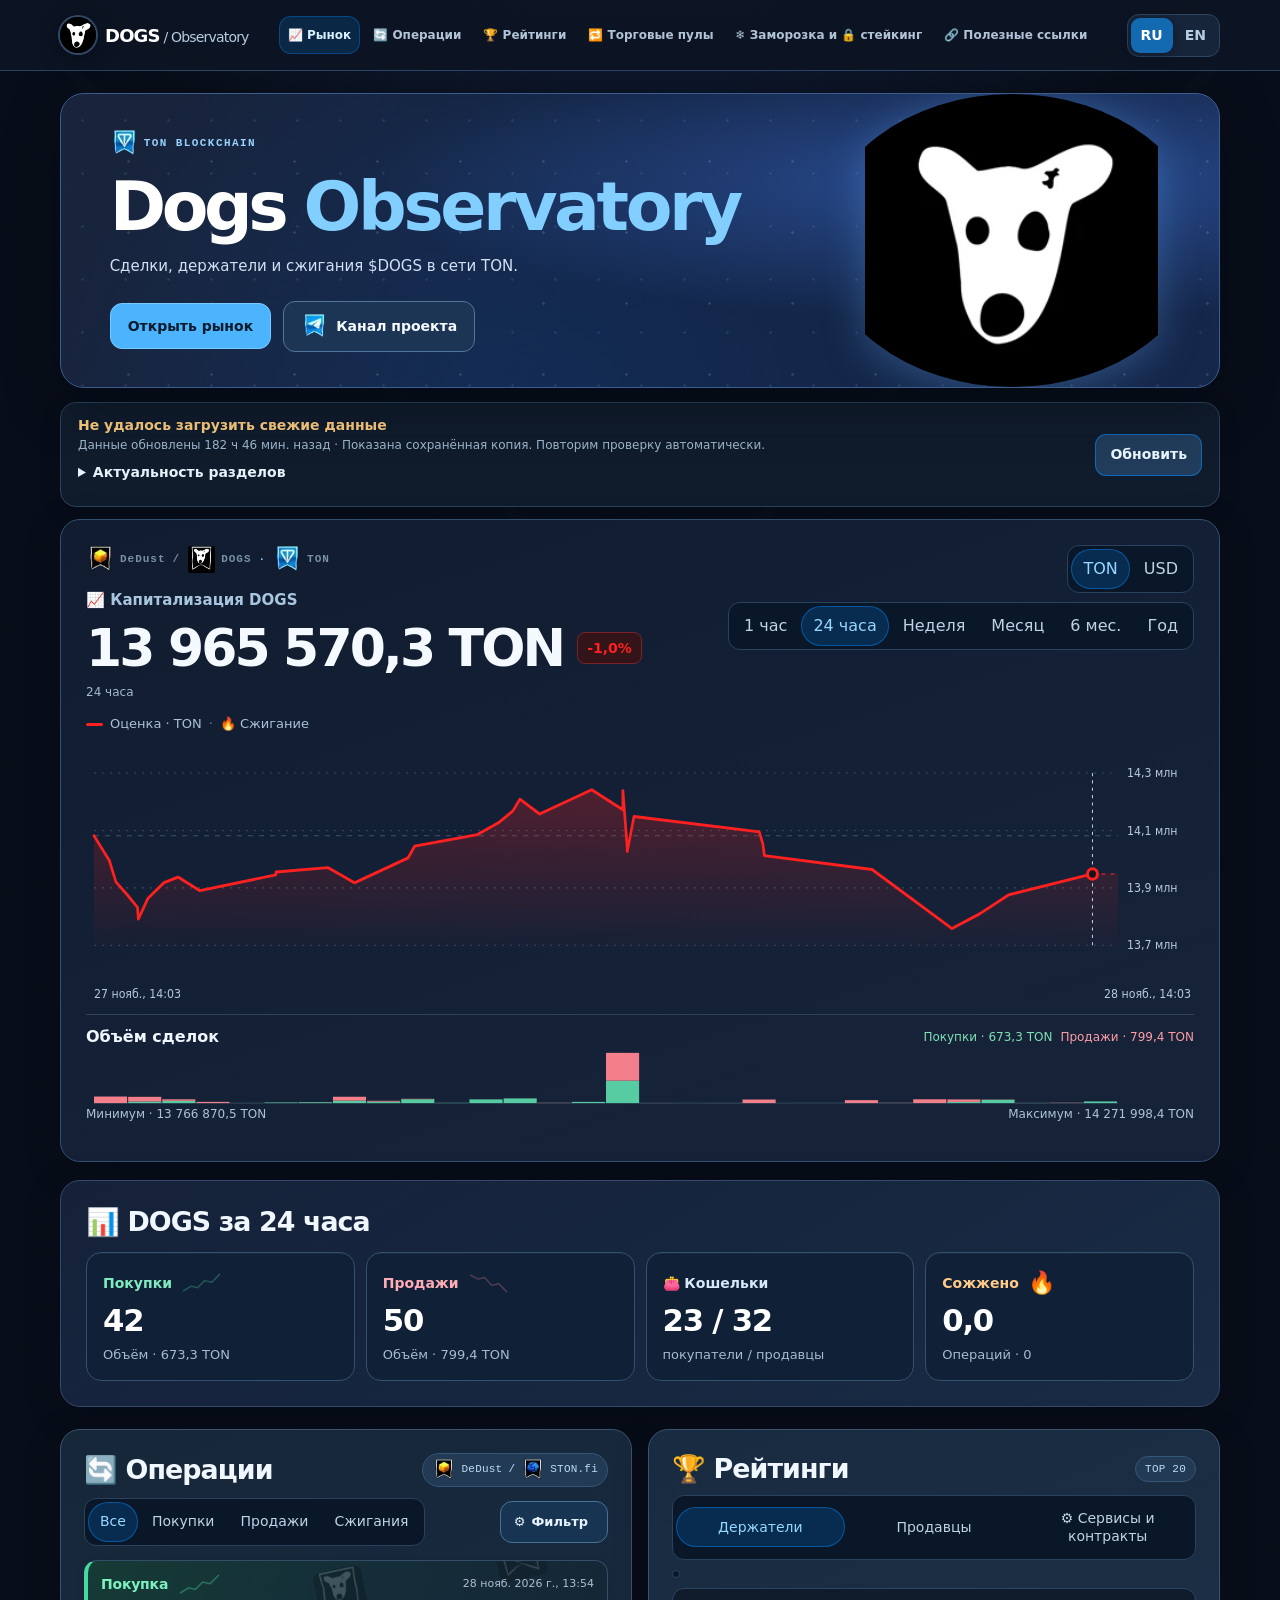
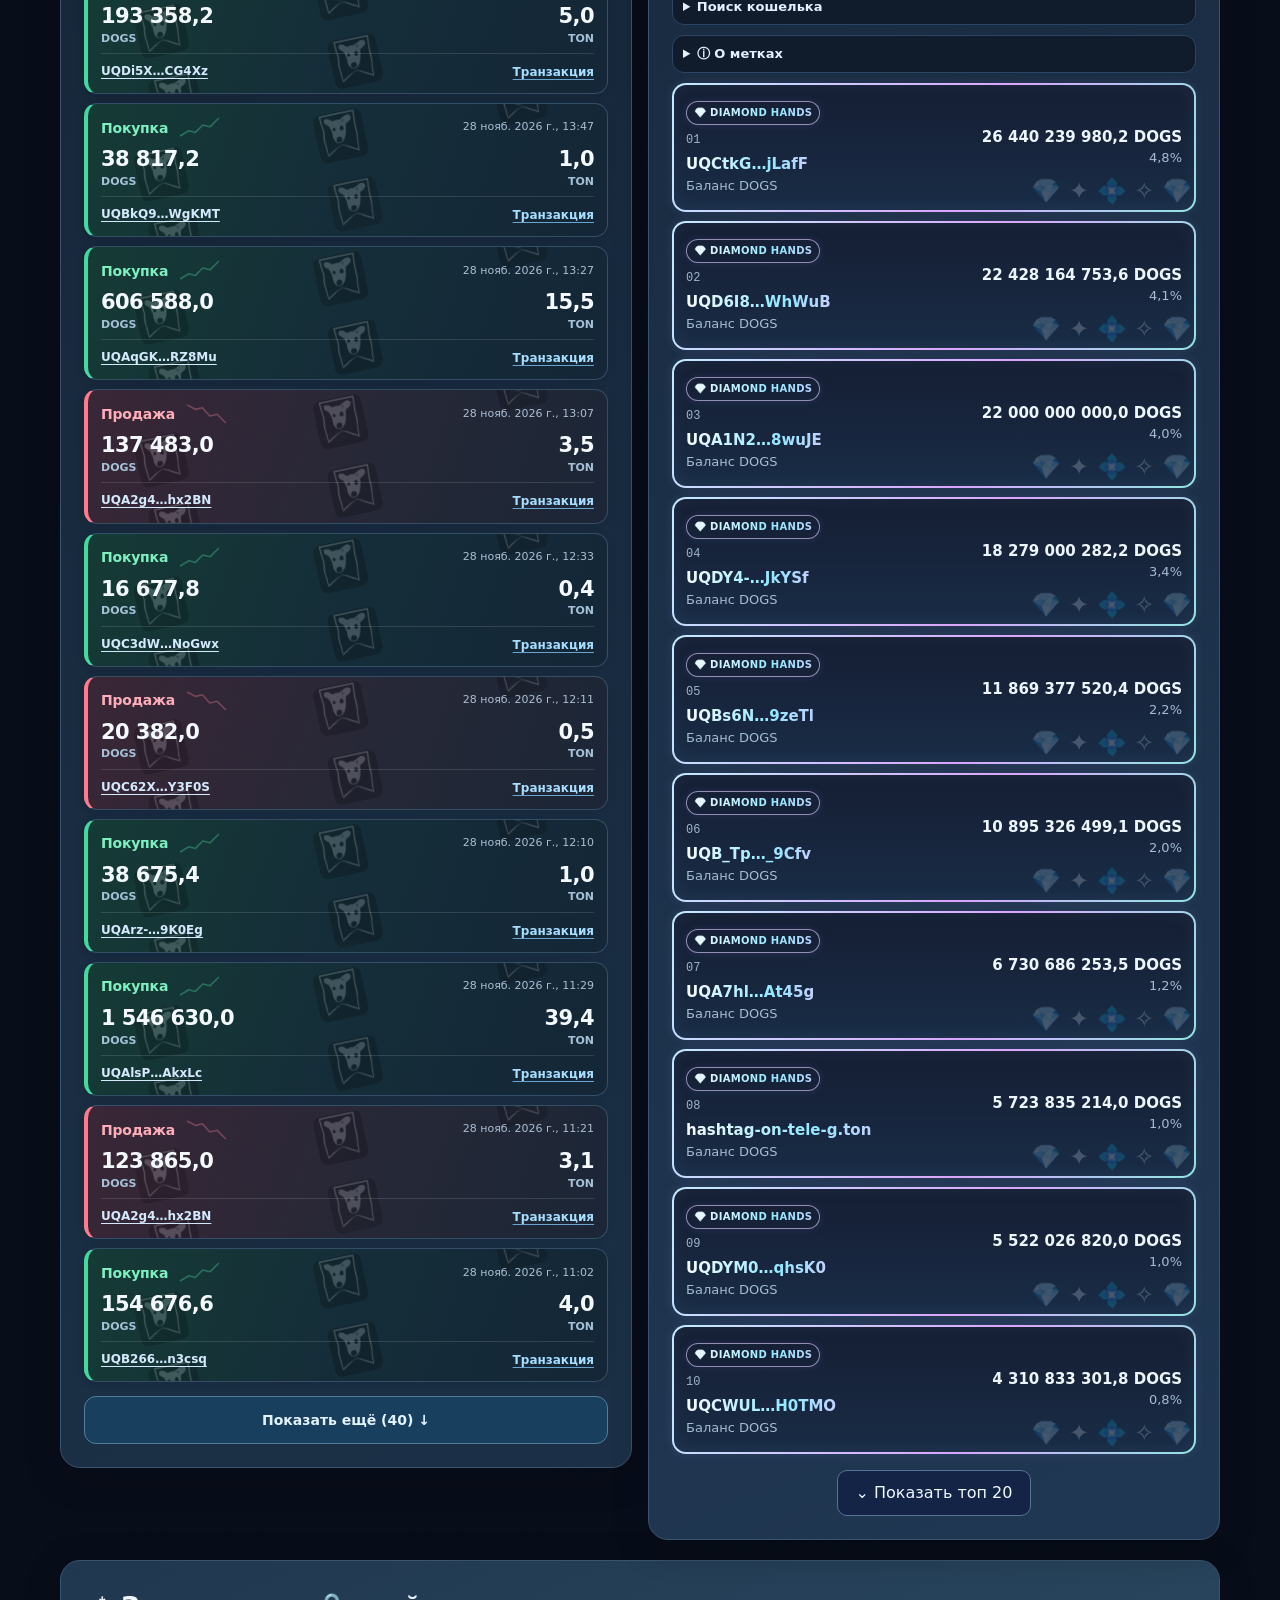
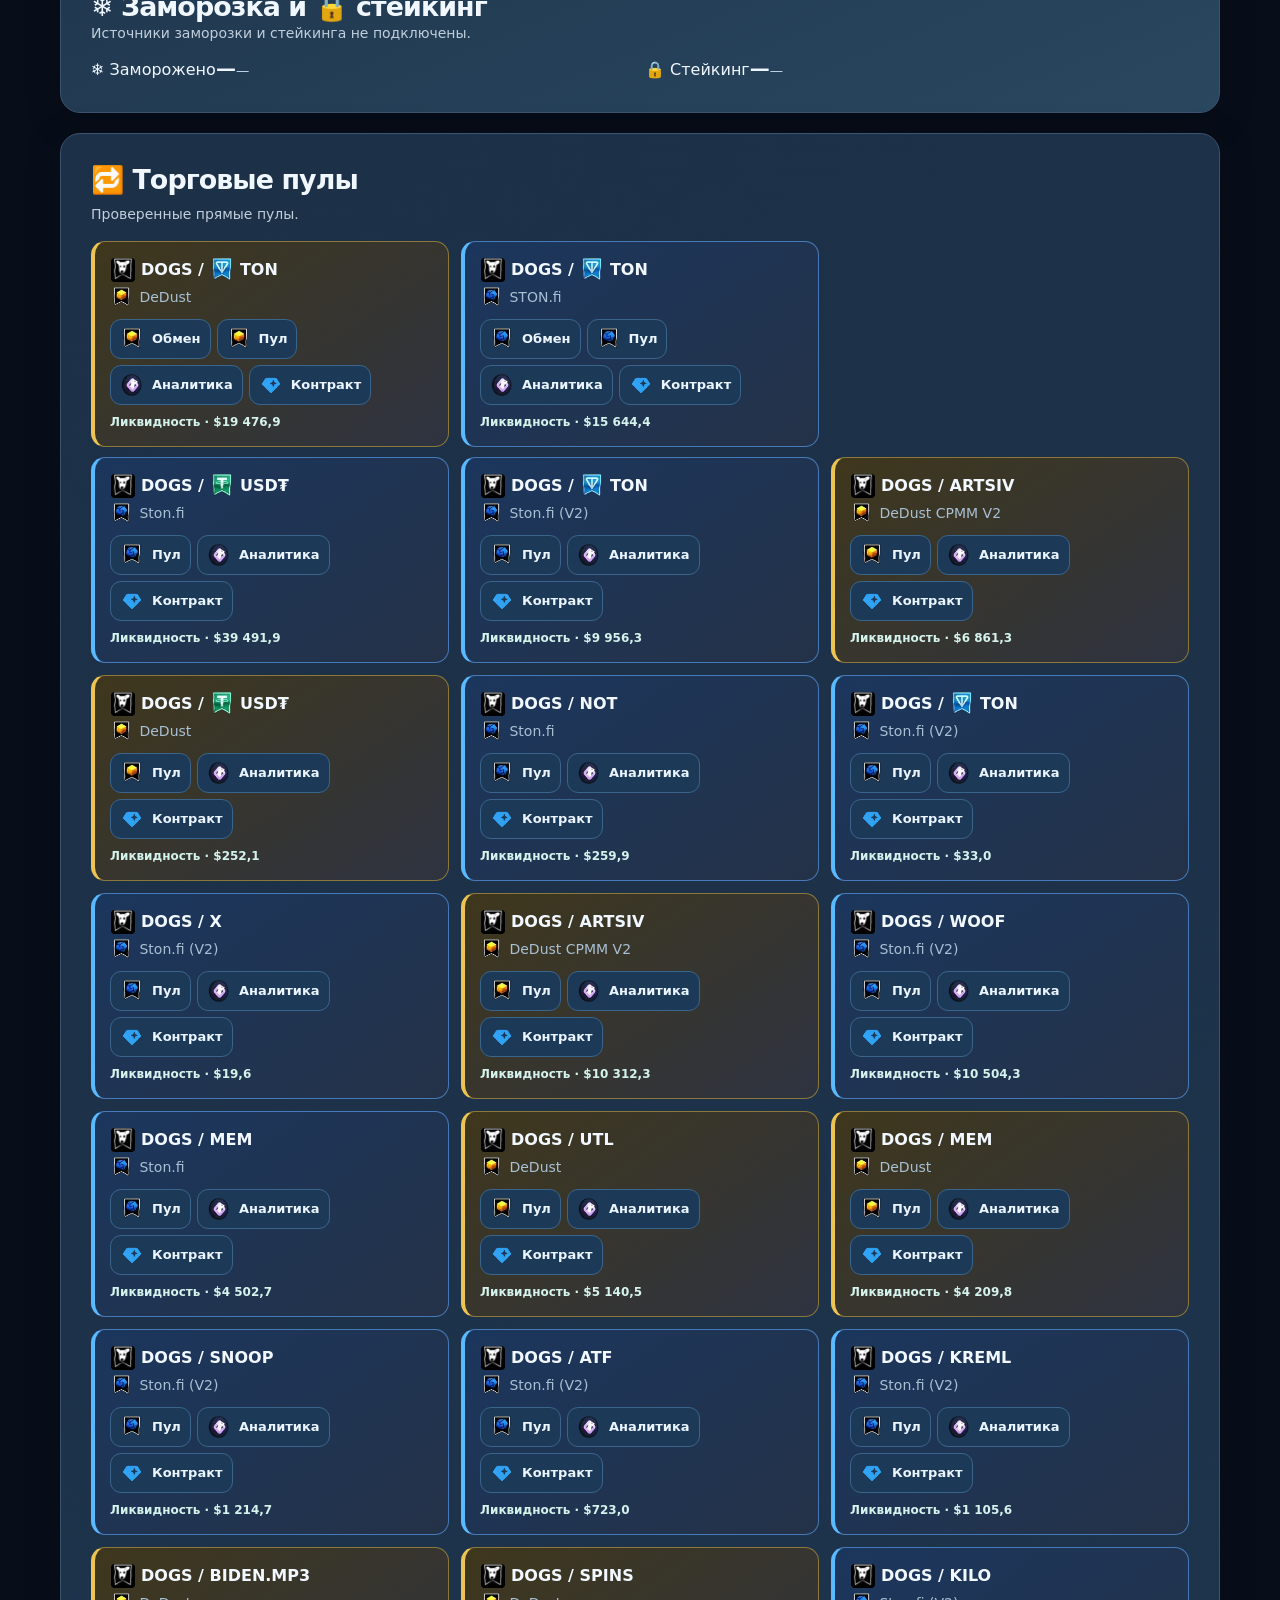
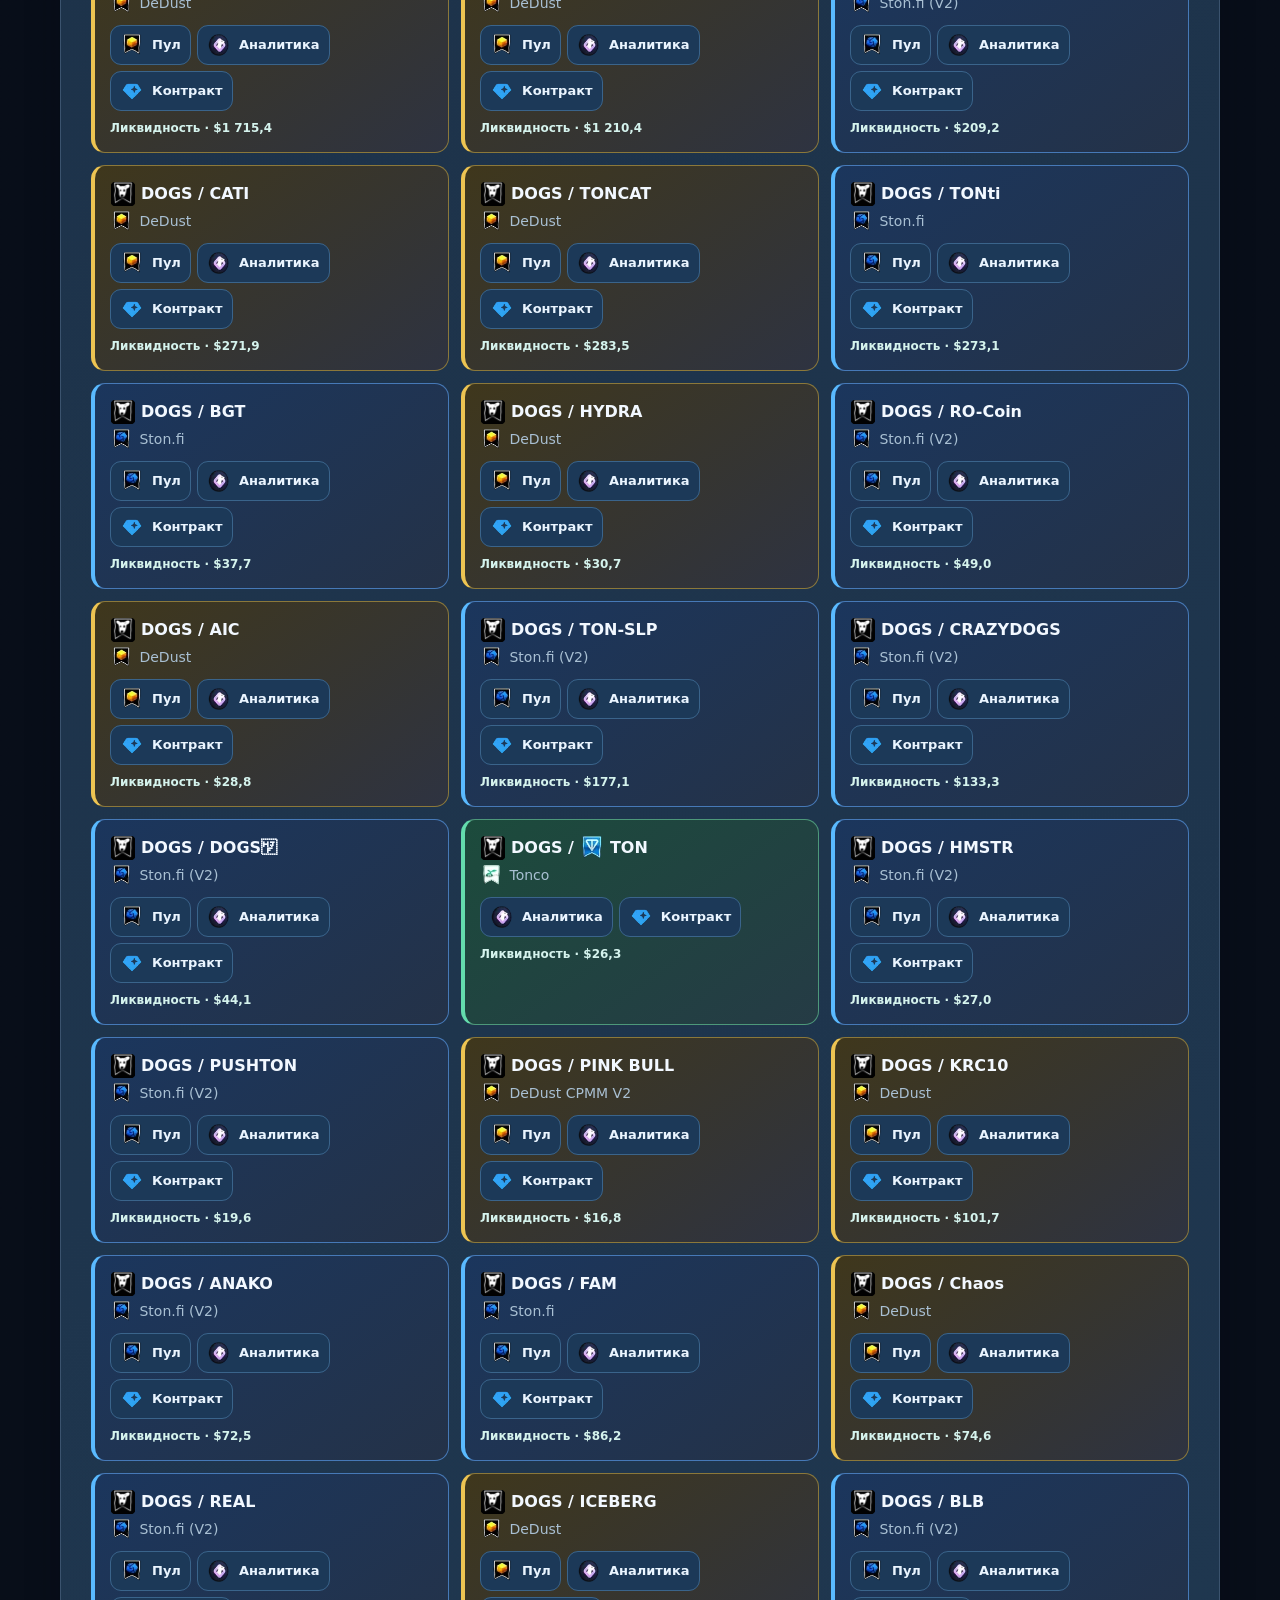
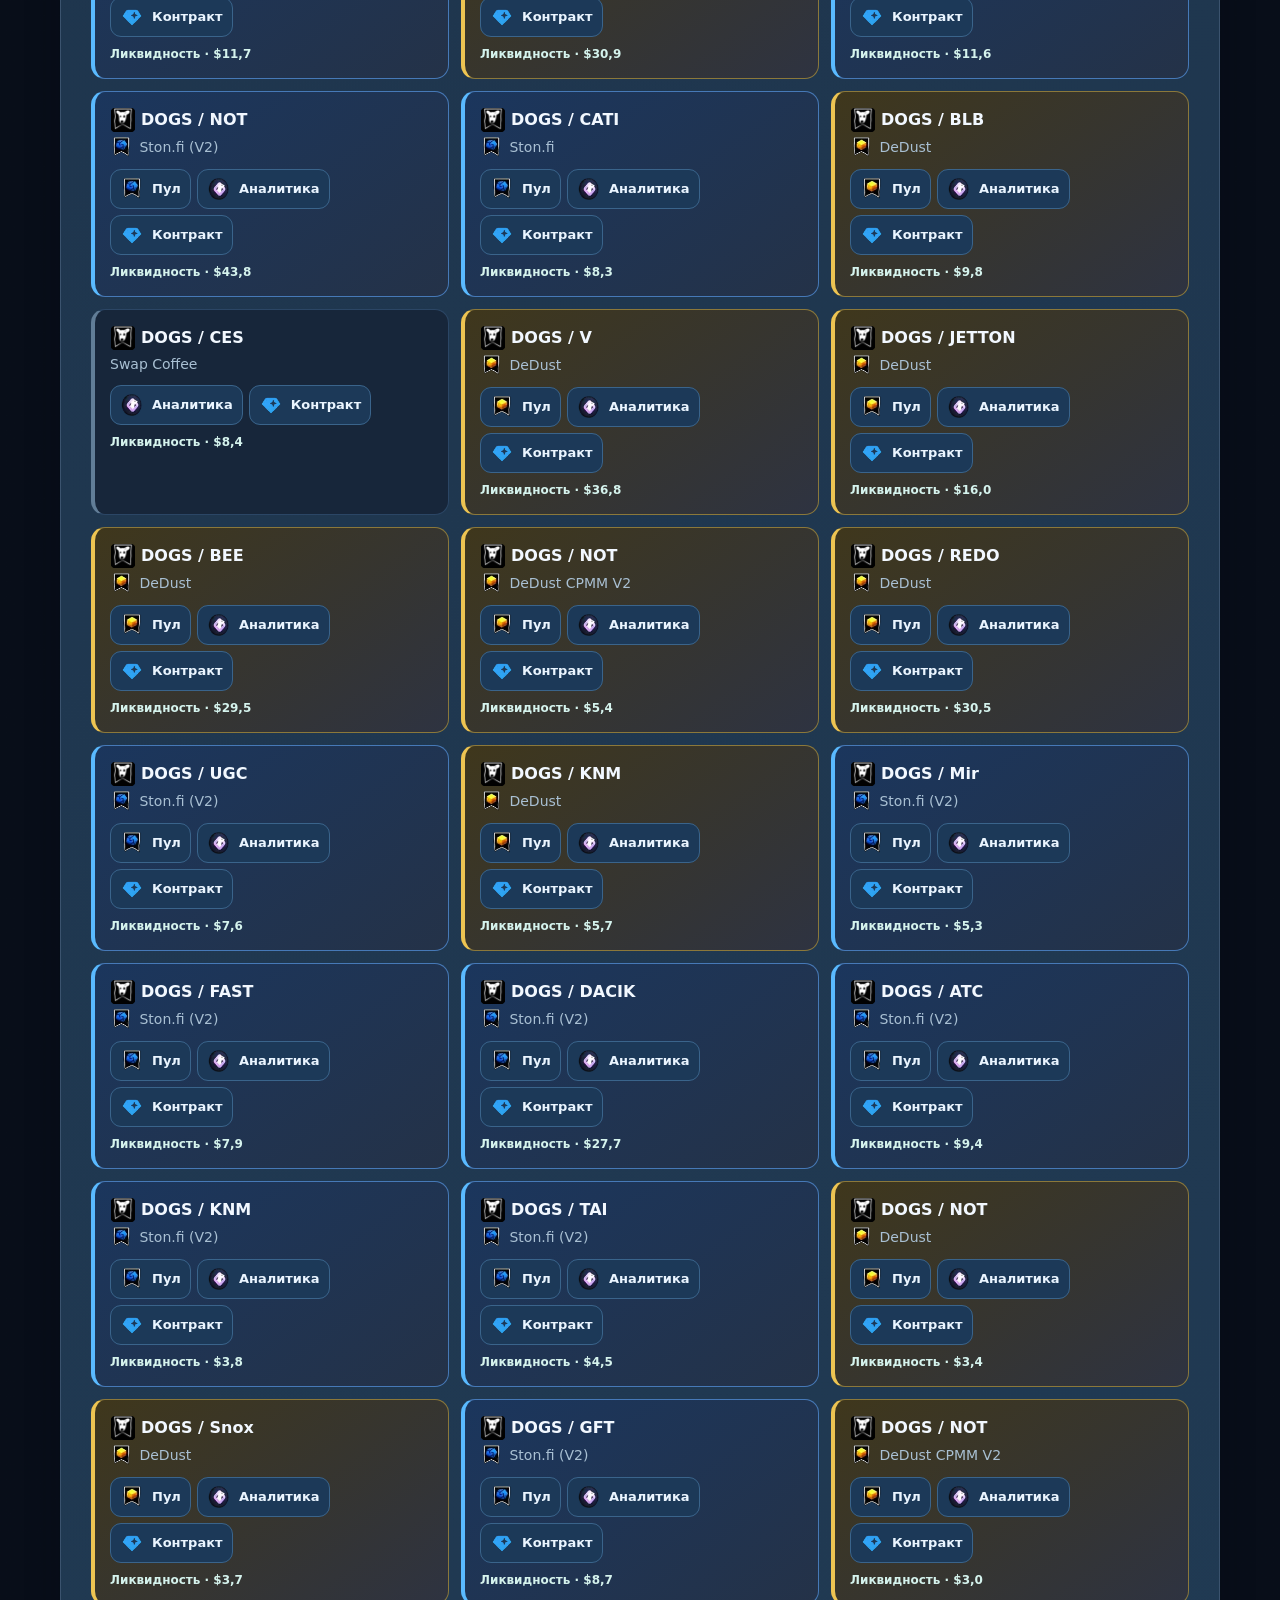
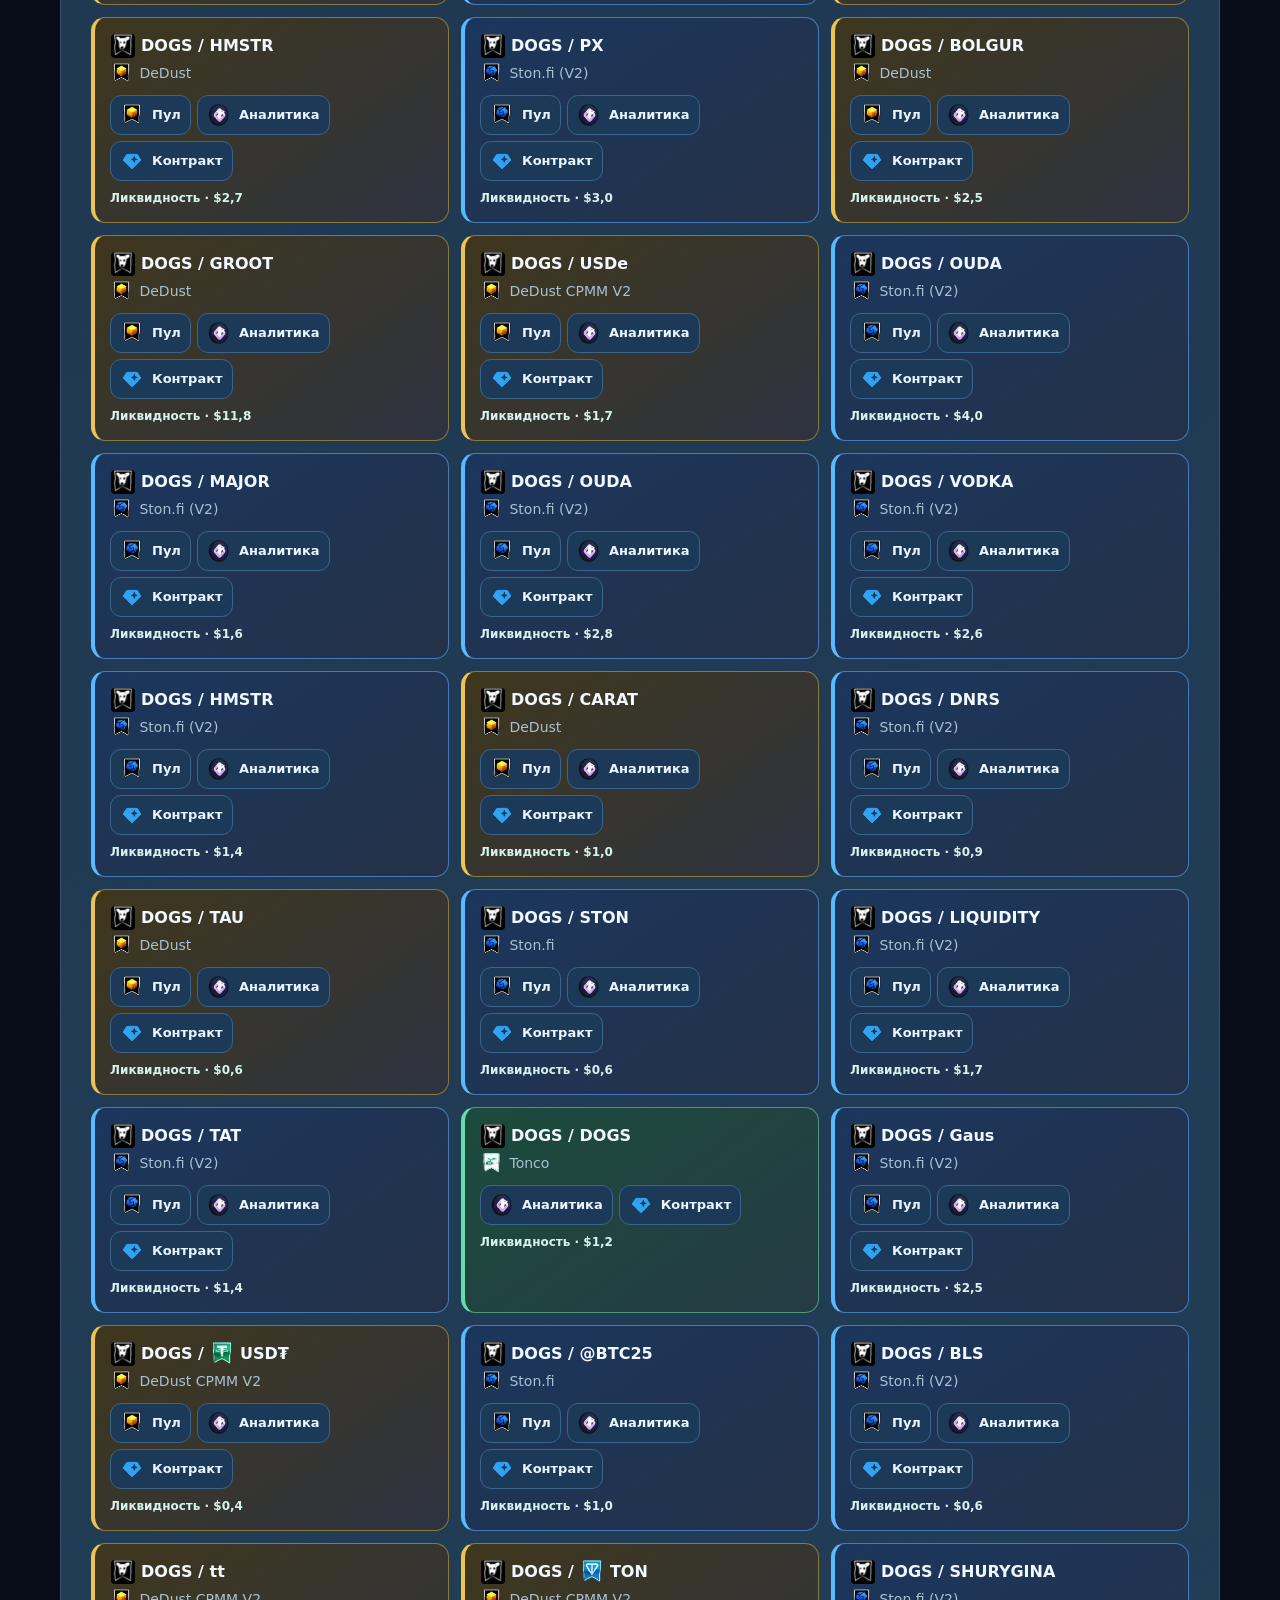
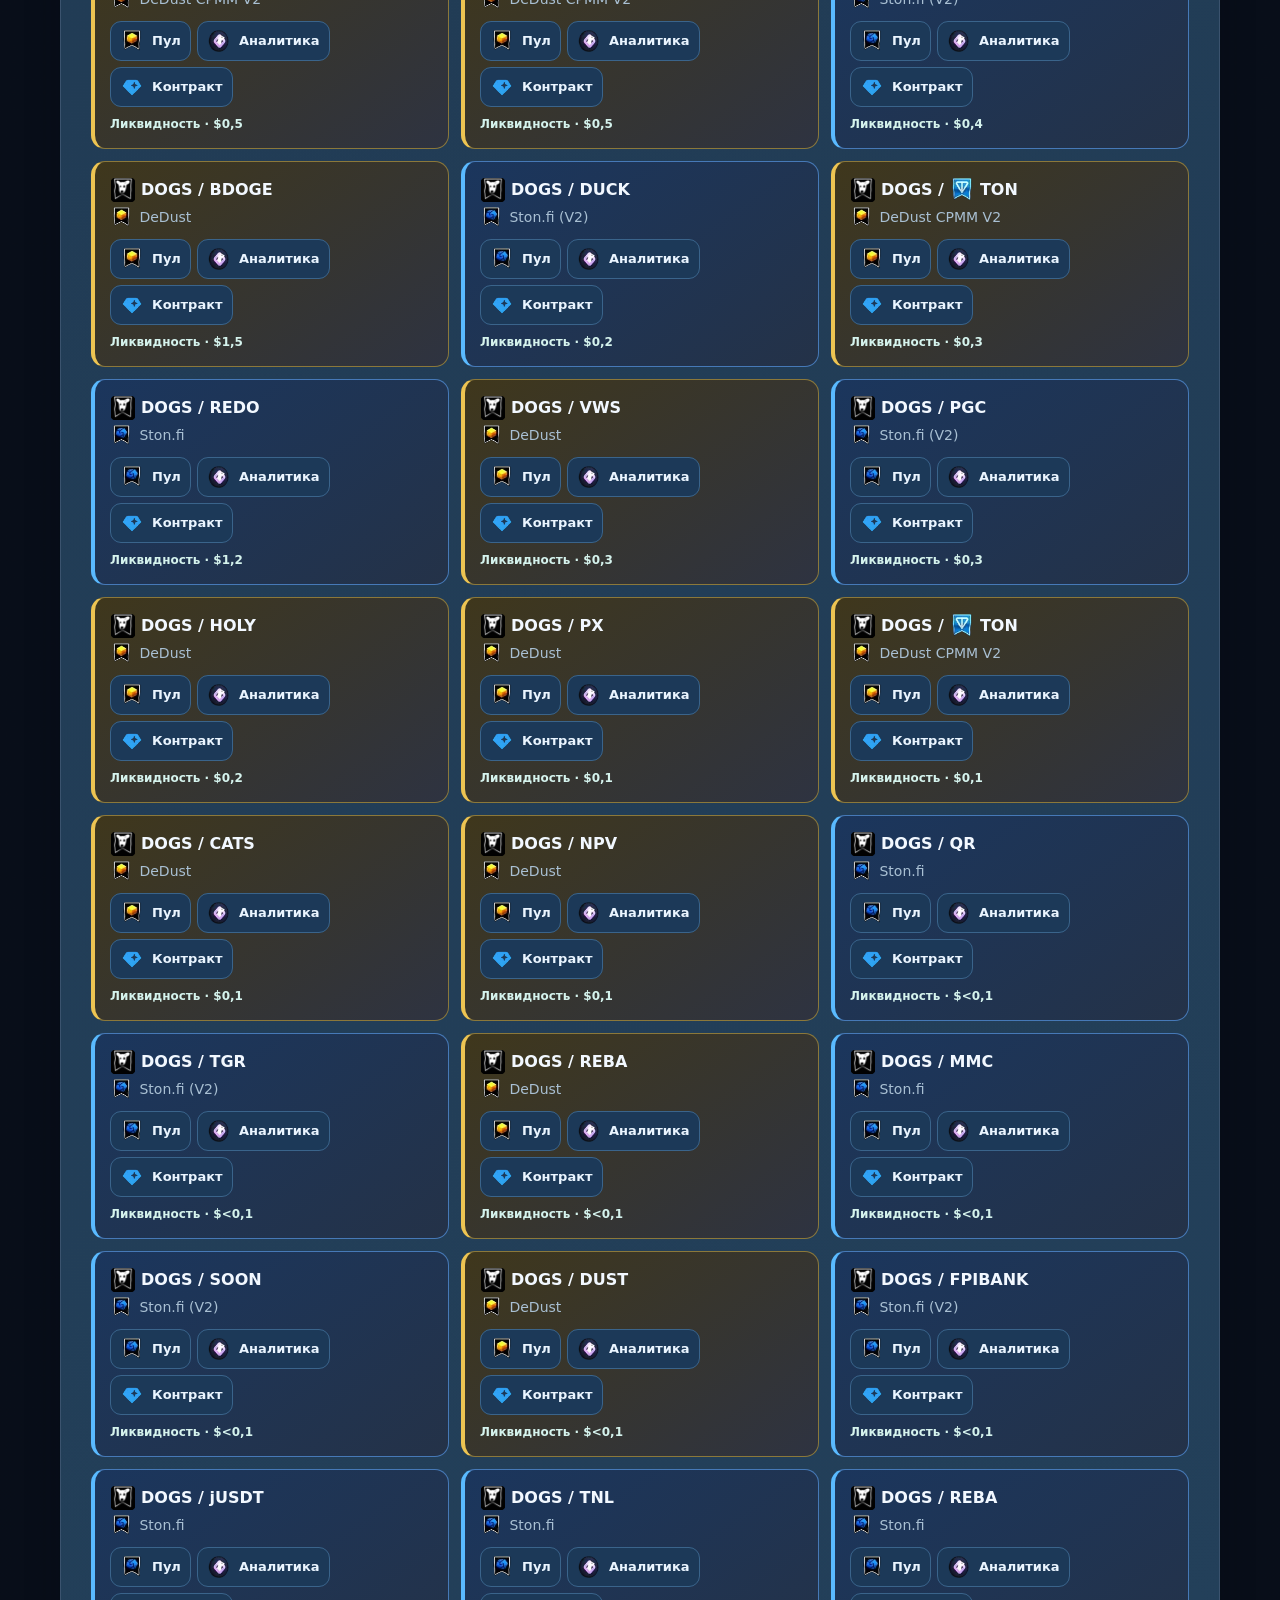
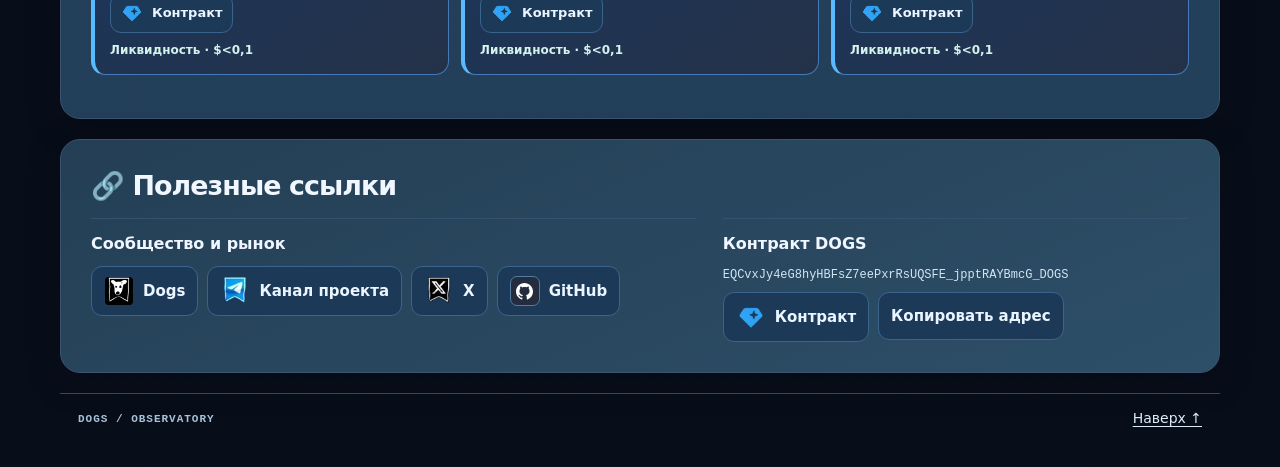
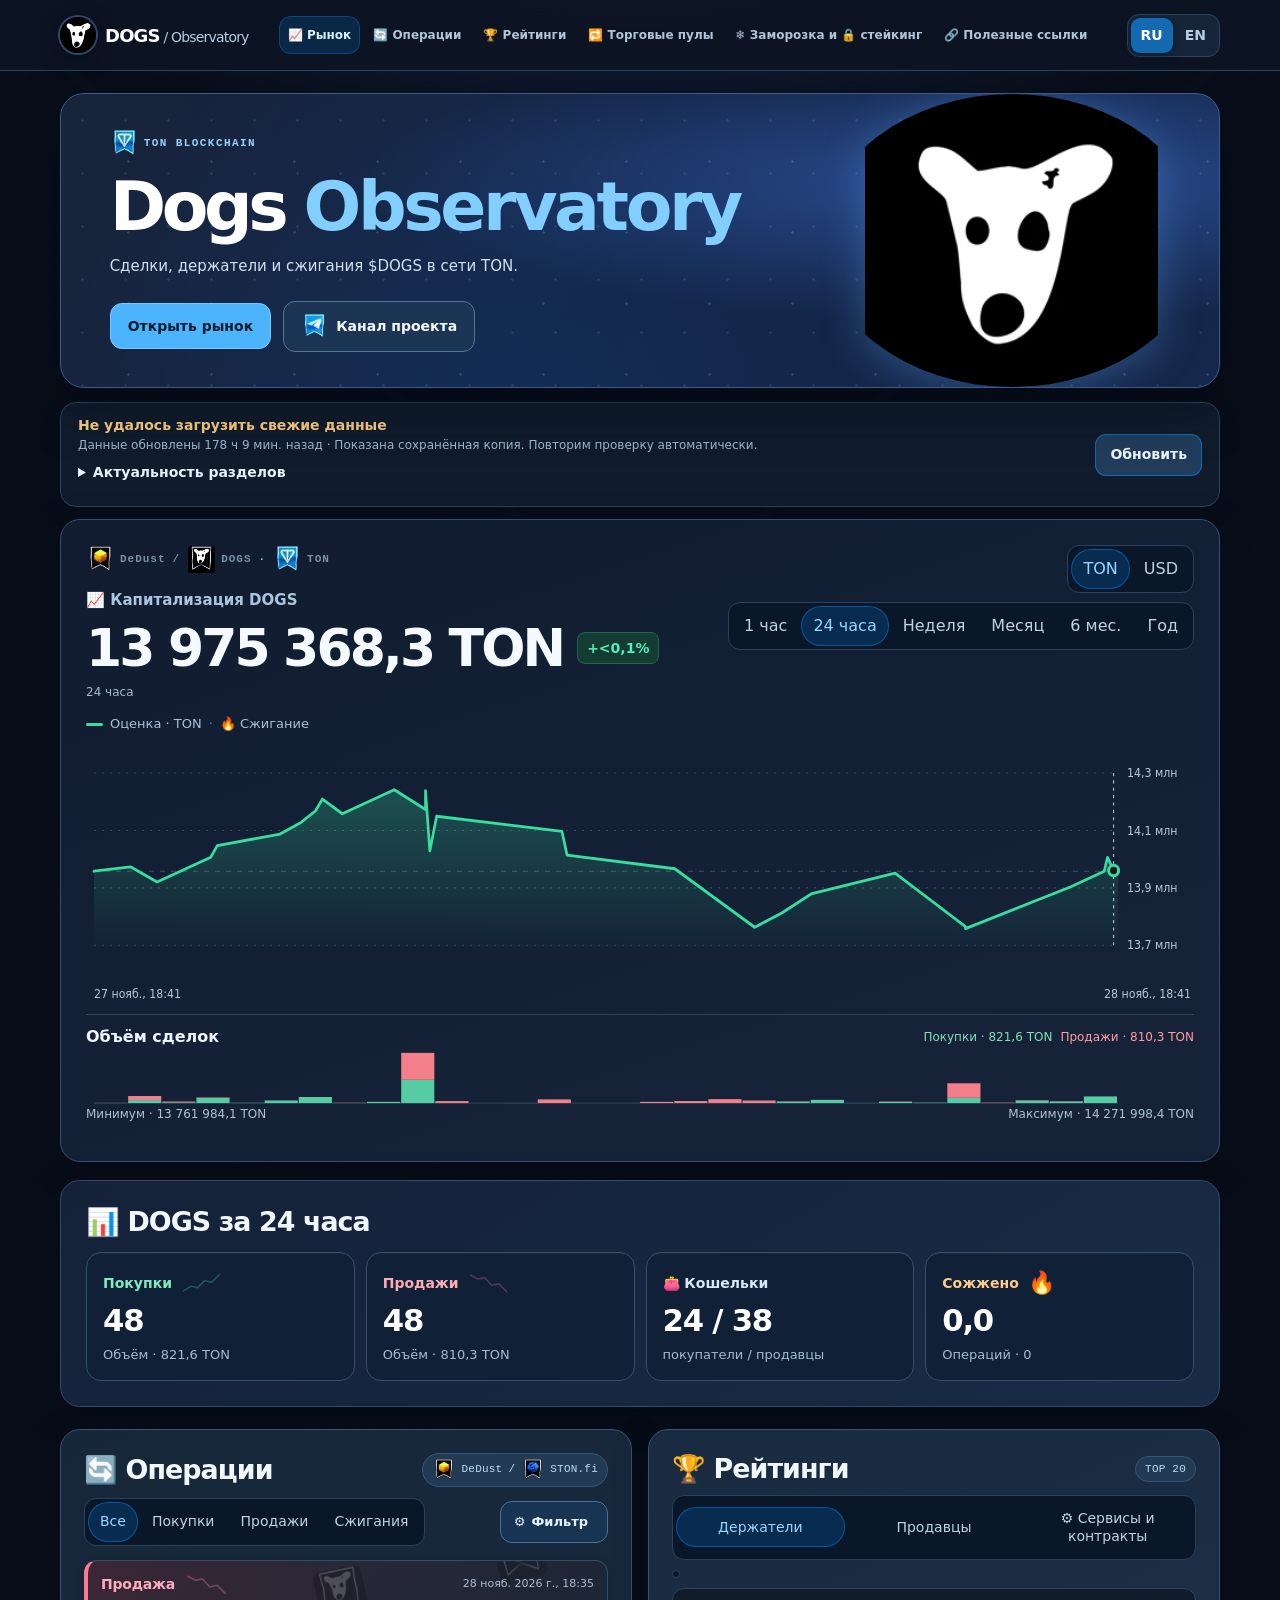
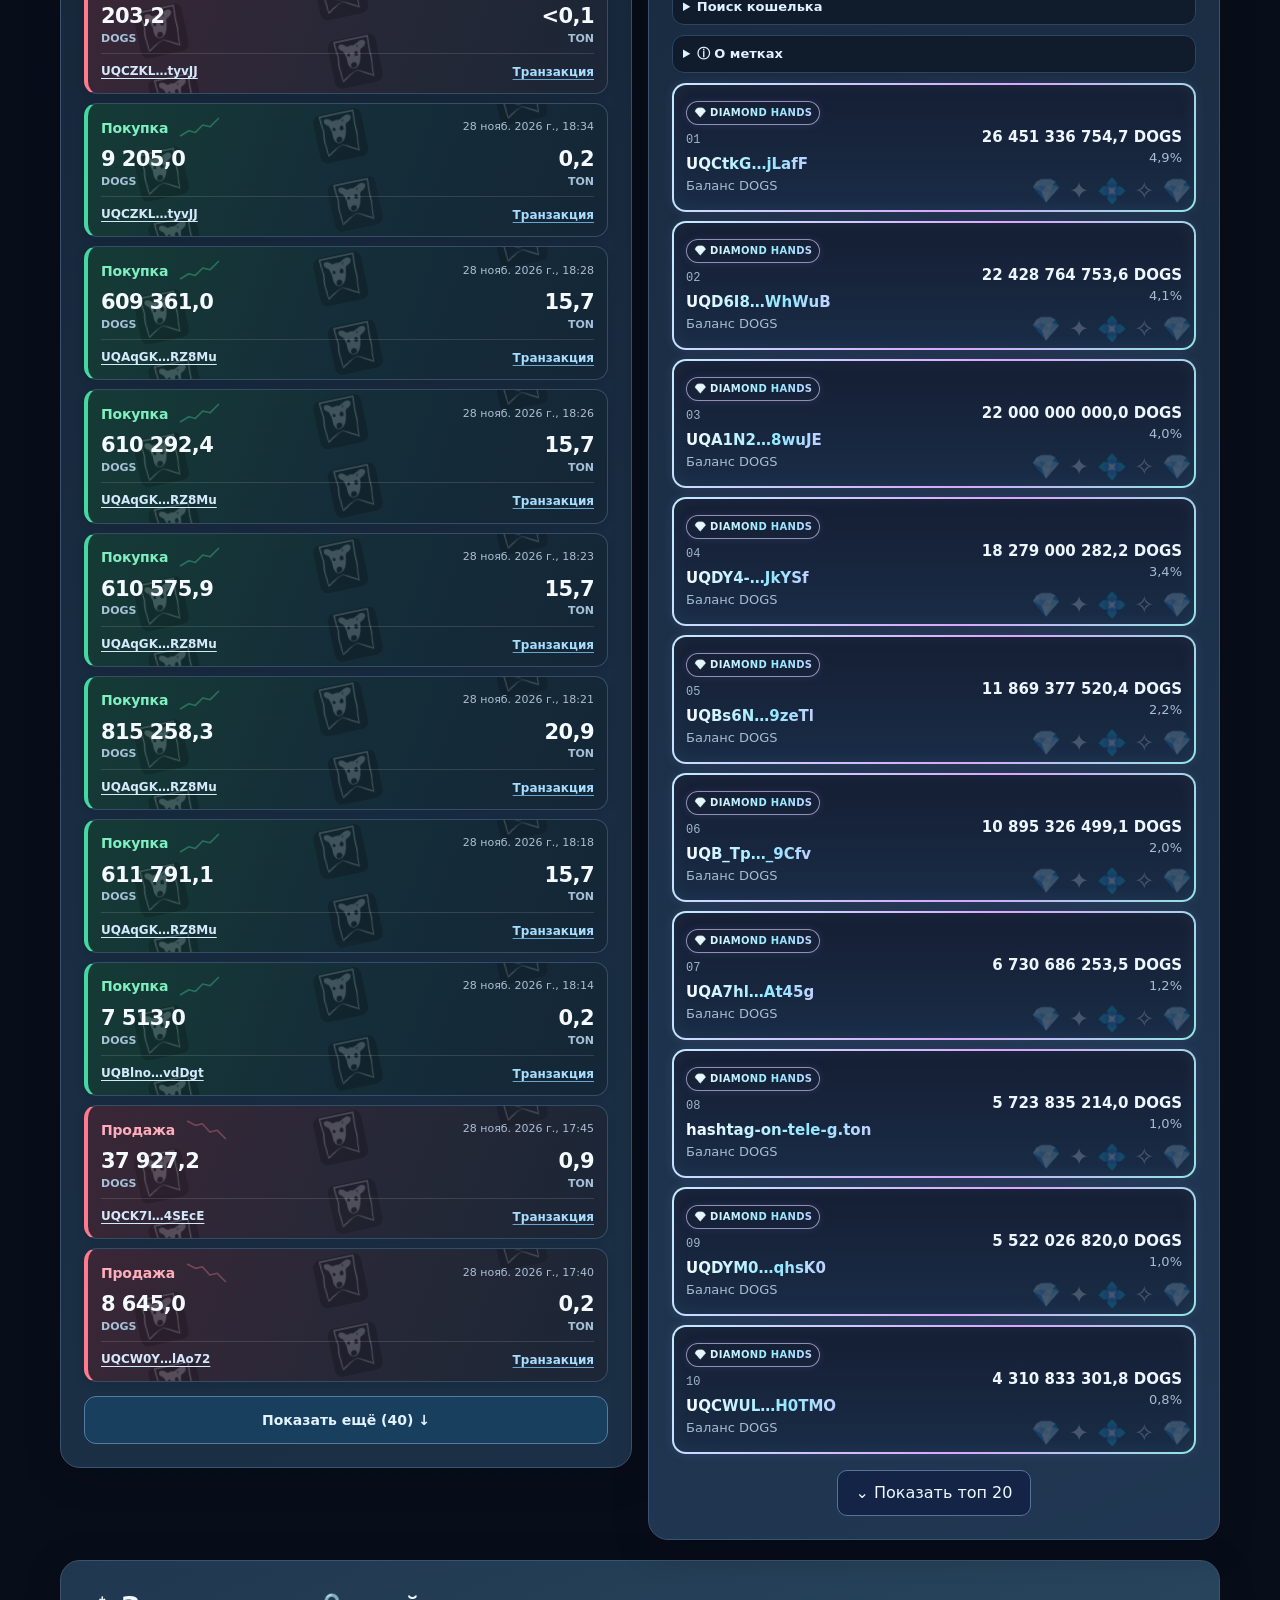
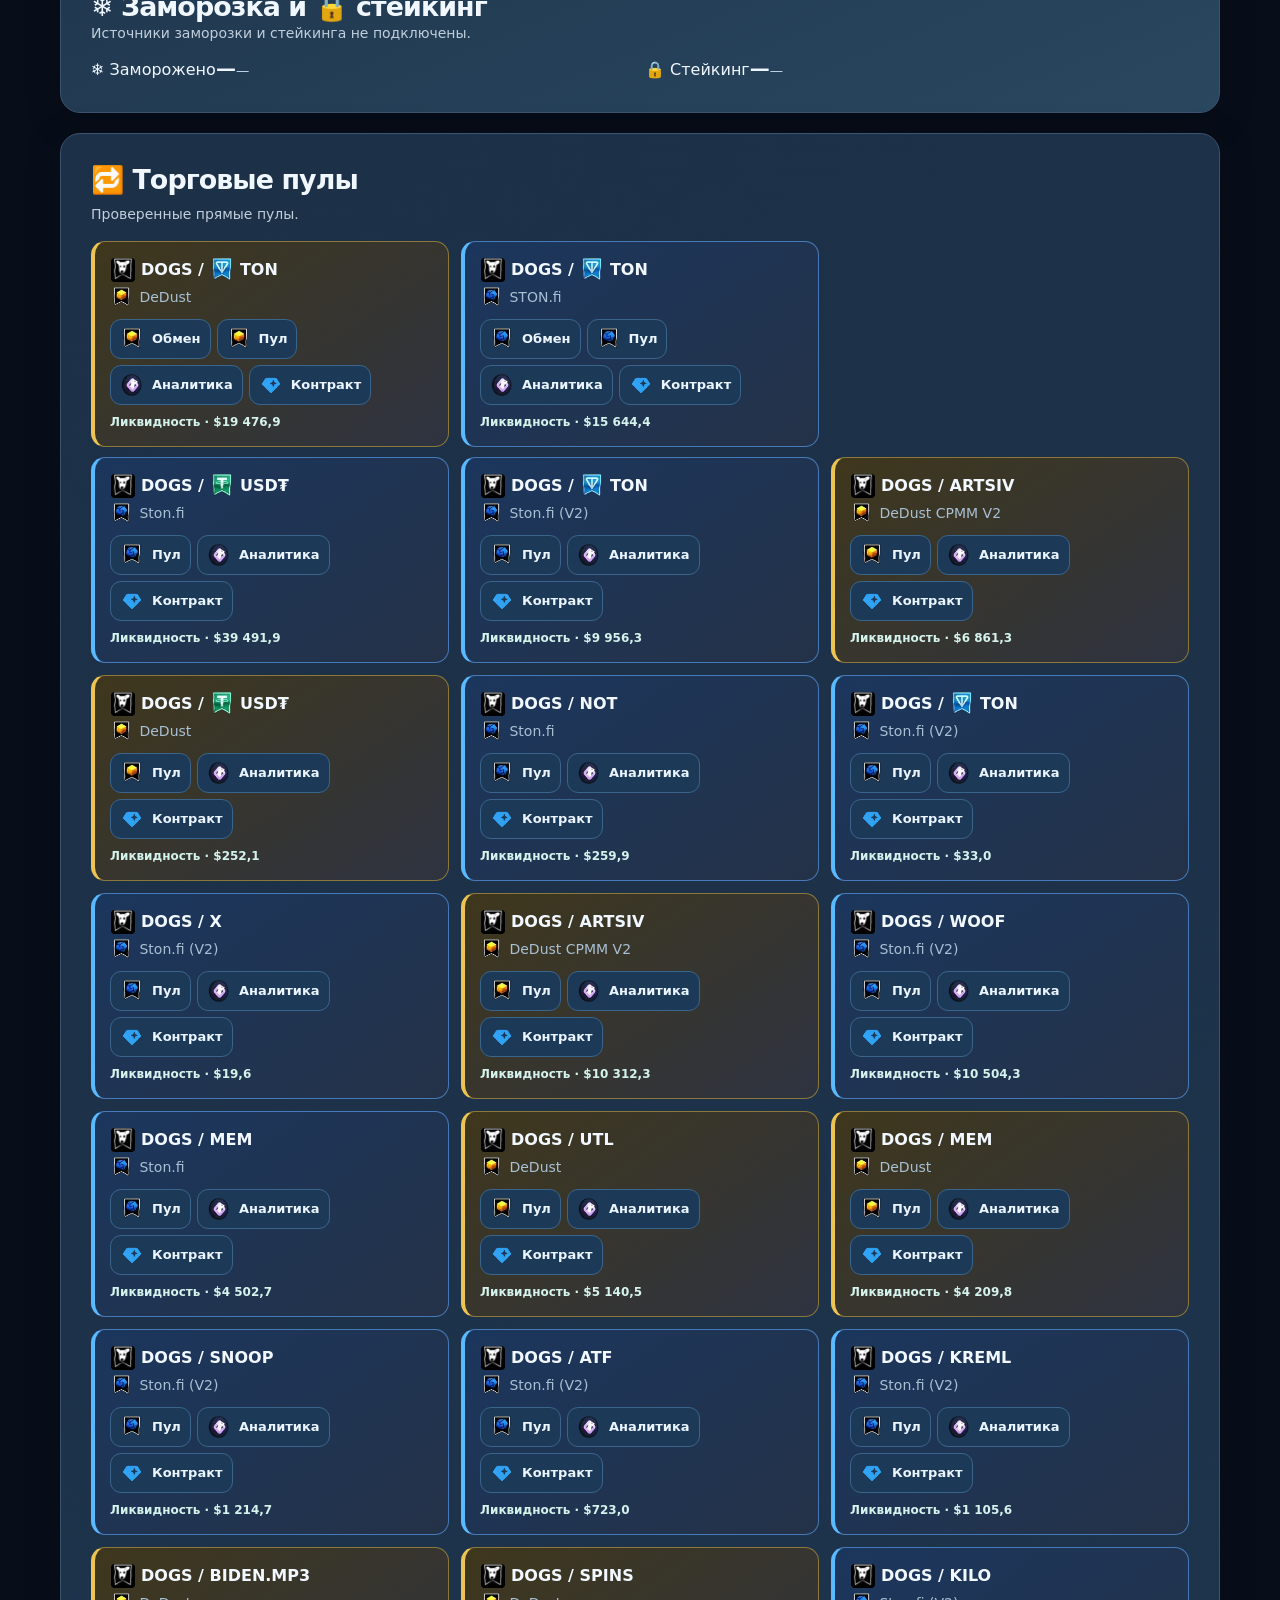
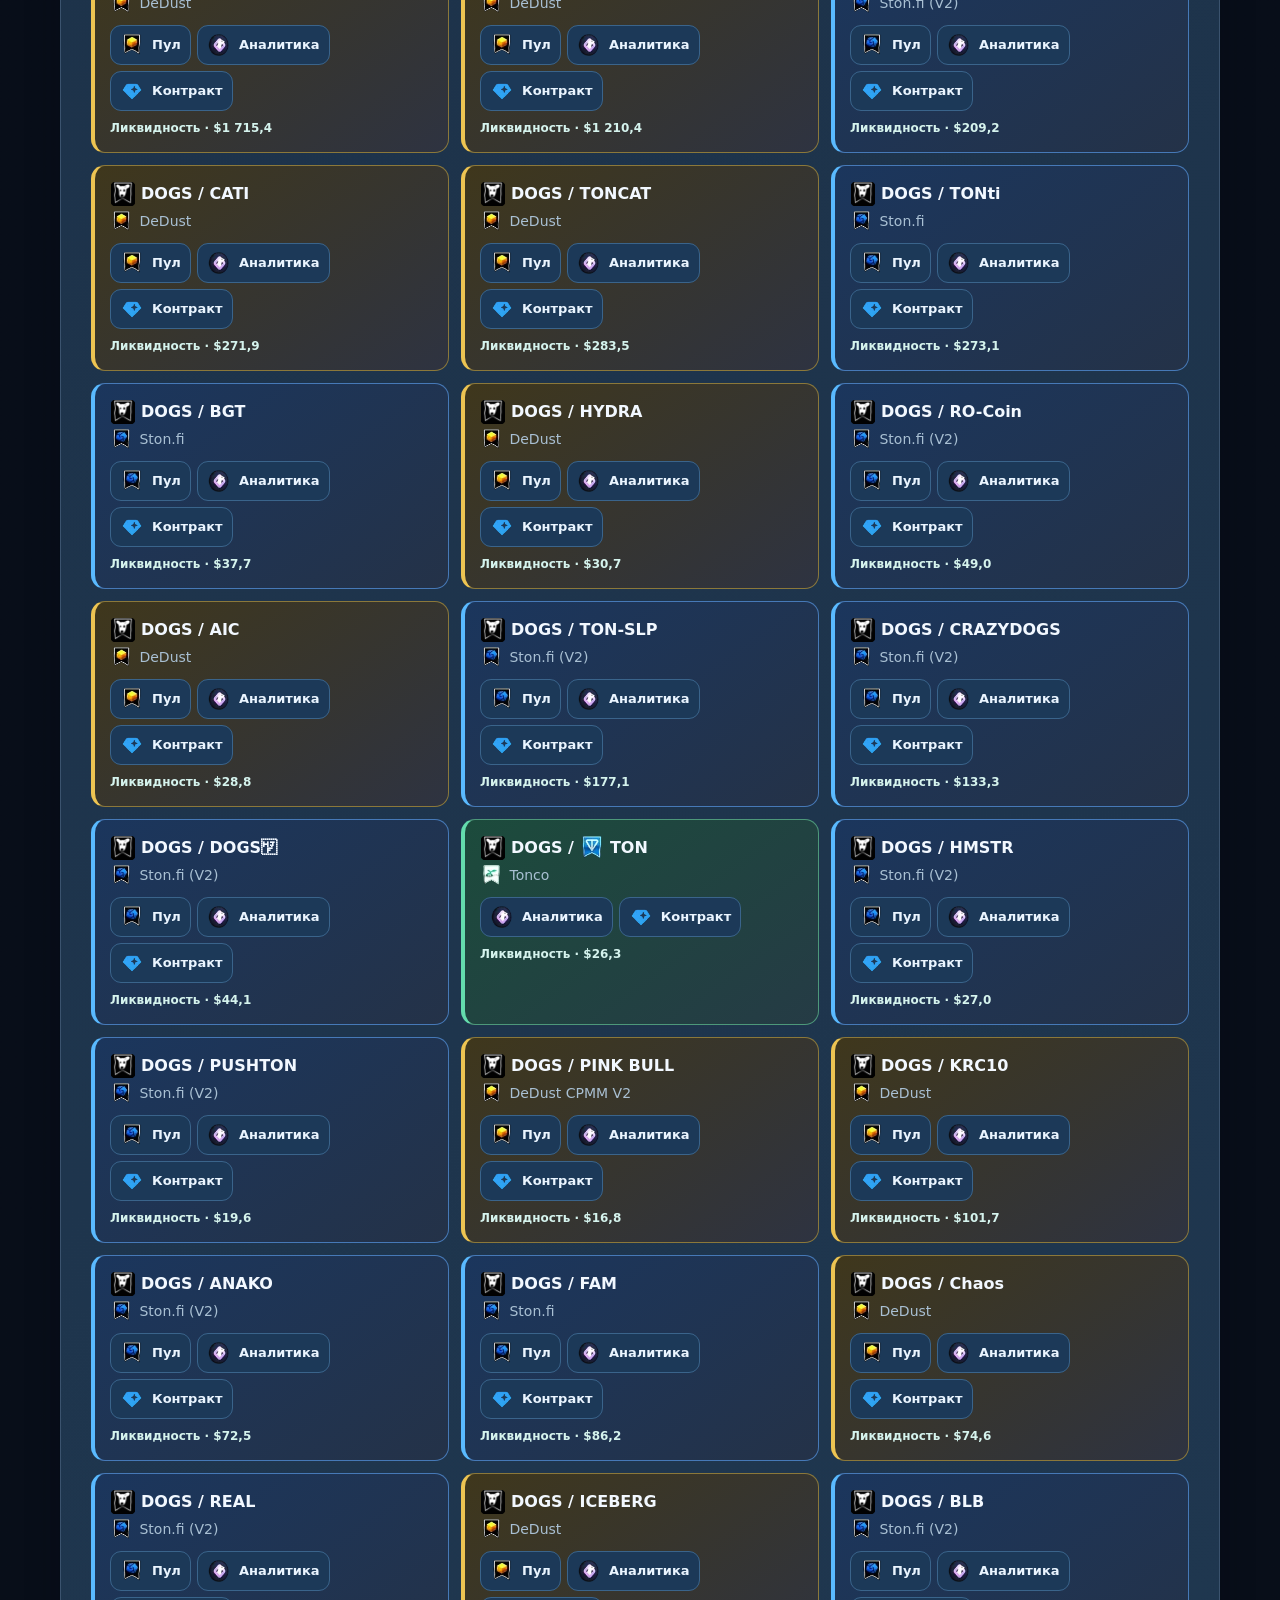
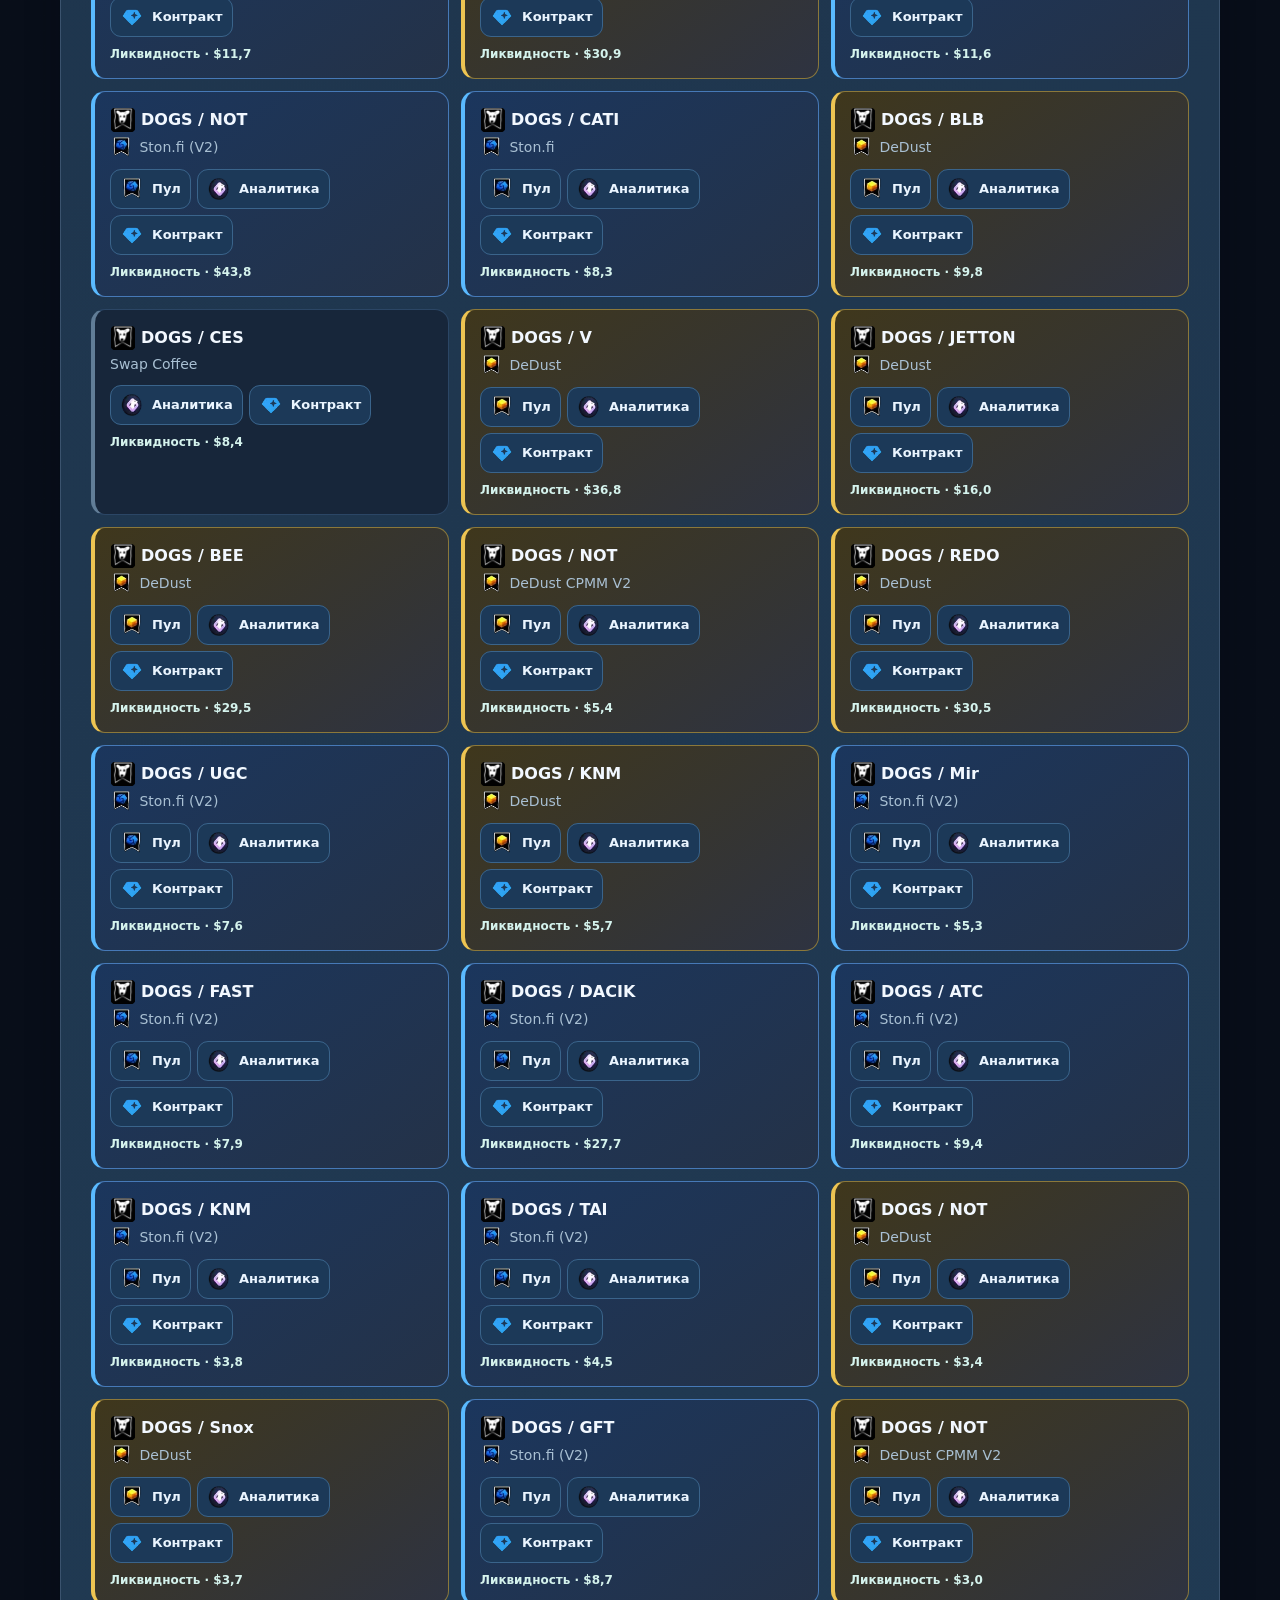
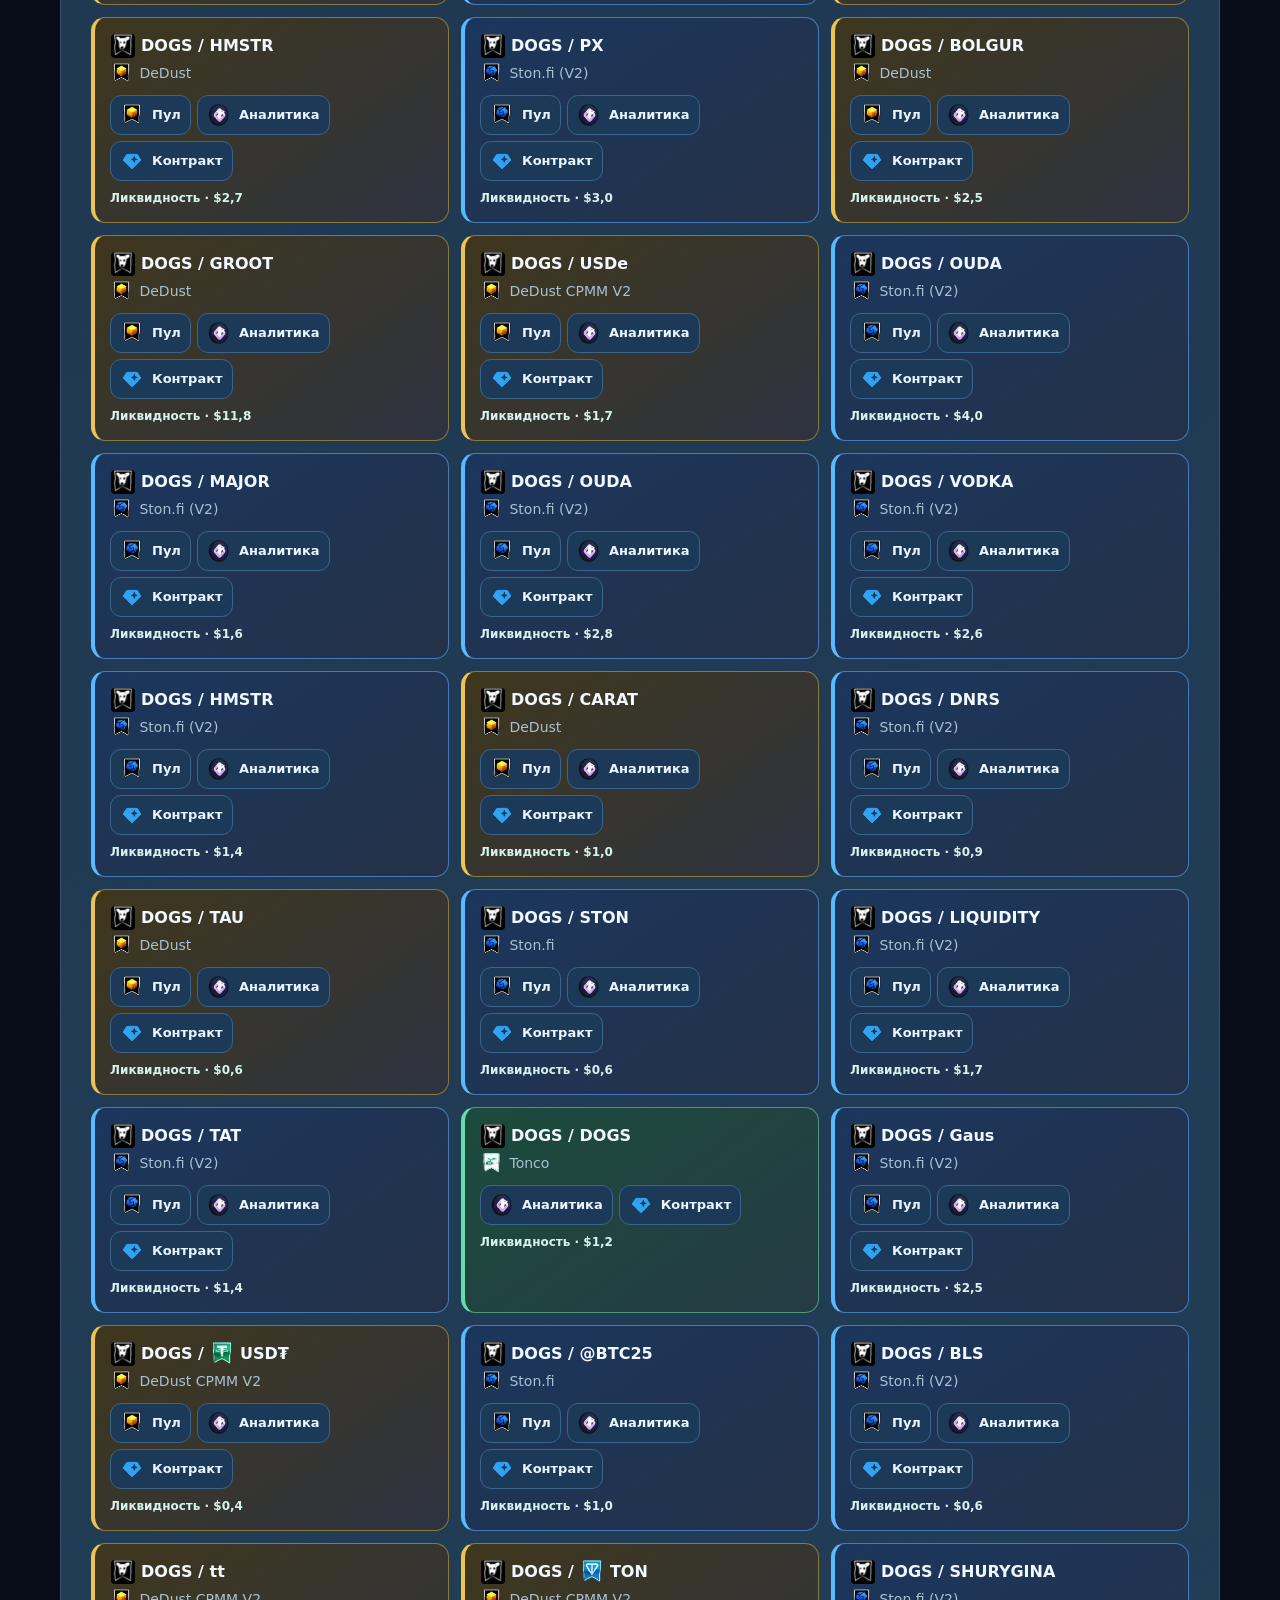
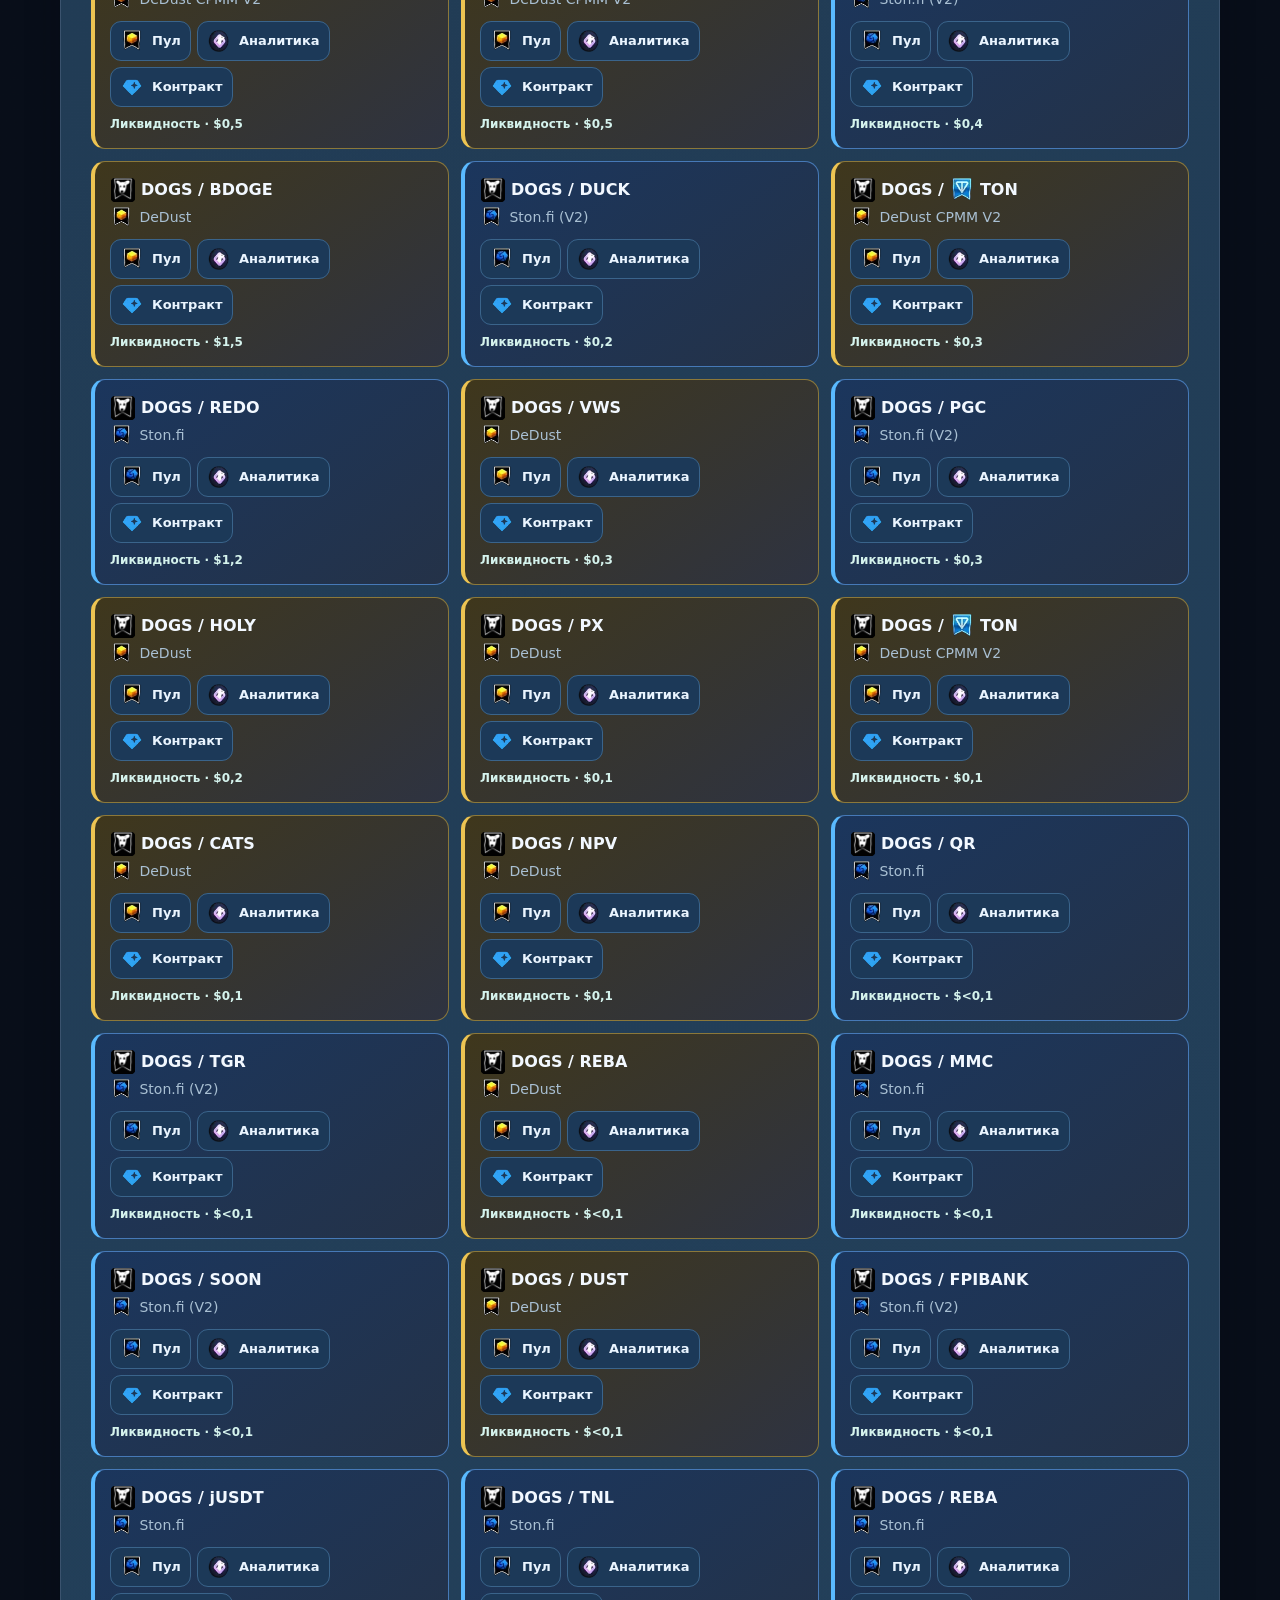
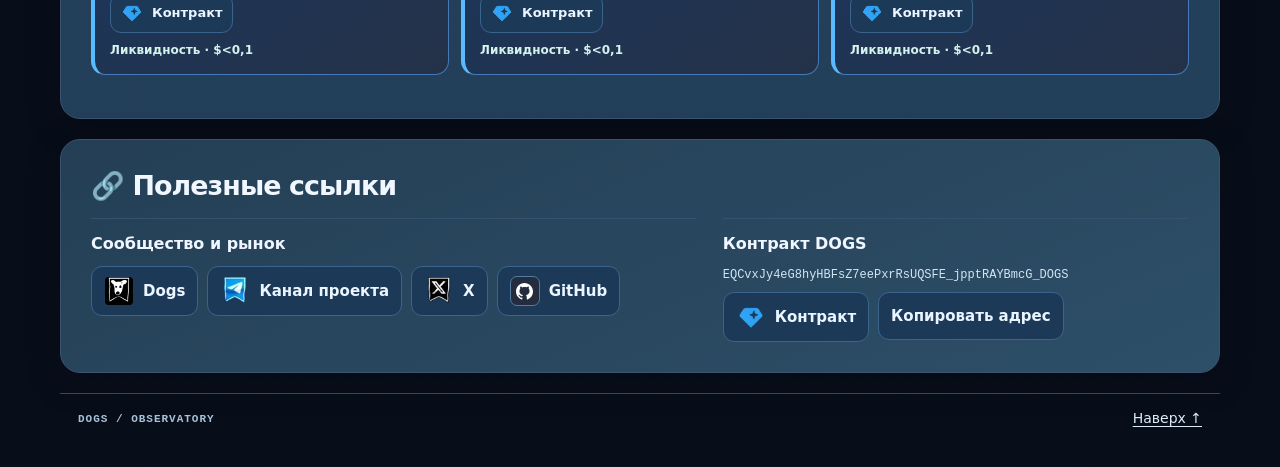
